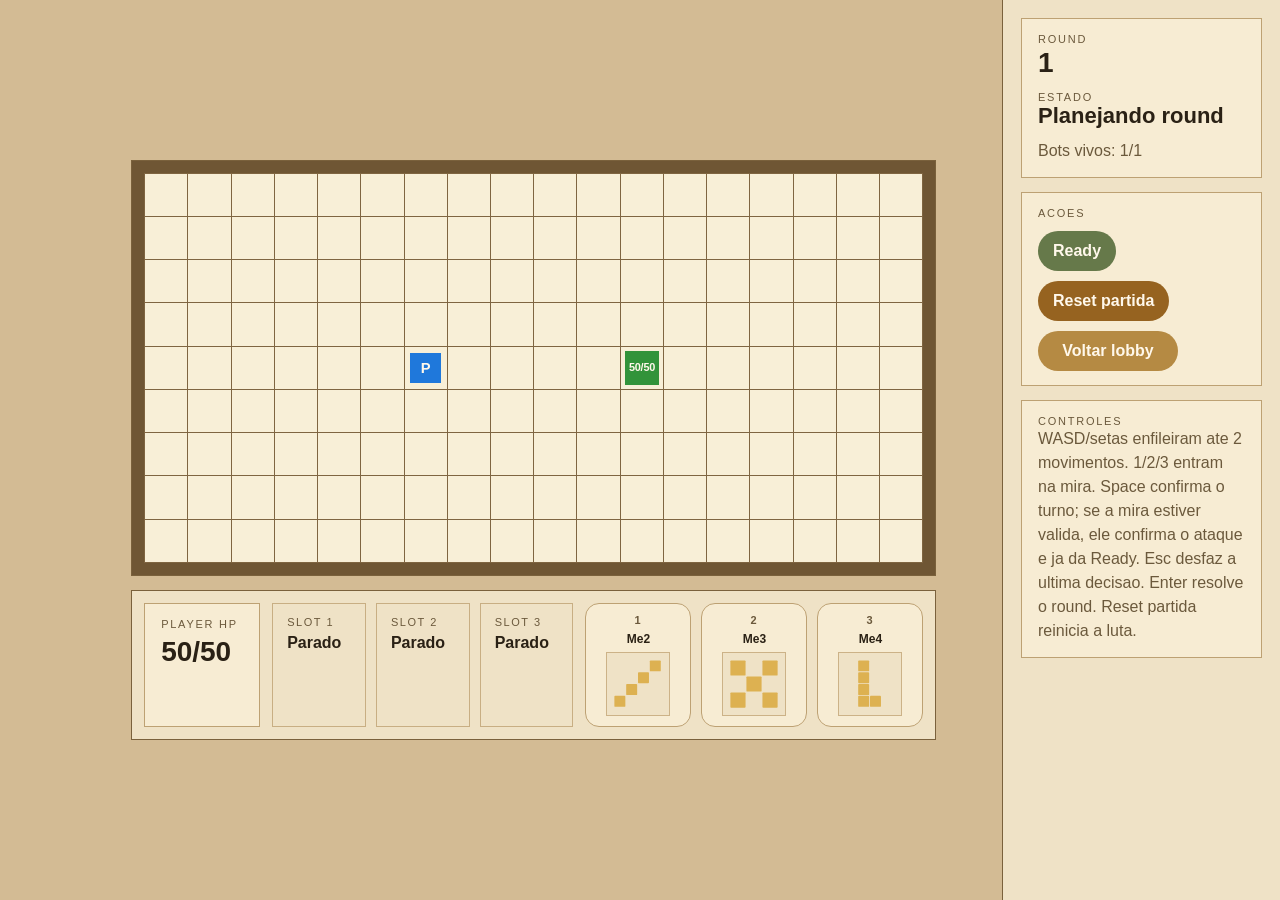
==== city-duel/index.html @ aaab9c50 "." ====
<!doctype html>
<html lang="en">
<head>
  <meta charset="utf-8">
  <meta name="viewport" content="width=device-width, initial-scale=1">
  <title>main</title>
</head>
<body>
  <div id="app"></div>
  <script type="module">
// Generated by bend --to-js.
export function $n2f66696768742f6d61696e2f696e6974() {
  var r0;
  r0 = $n2f67616d655f746573742f6d61696e2f66696768745f6170705f696e6974();
  return r0;
}

export const n2f66696768742f6d61696e2f696e6974 = () => ($n2f66696768742f6d61696e2f696e6974());

export function $n2f66696768742f6d61696e2f6f6e5f6576656e74(v0_evt, v1_state) {
  var r0;
  var v1;
  v1 = v0_evt;
  var v2;
  v2 = v1_state;
  r0 = $n2f67616d655f746573742f6d61696e2f6f6e5f6576656e74(v1, v2);
  return r0;
}

export const n2f66696768742f6d61696e2f6f6e5f6576656e74 = () => ((a0) => ((a1) => ($n2f66696768742f6d61696e2f6f6e5f6576656e74(a0, a1))));

export function $n2f66696768742f6d61696e2f72656e646572(v0_state) {
  var r0;
  var v1;
  v1 = v0_state;
  r0 = $n2f67616d655f746573742f6d61696e2f66696768745f72656e646572(v1);
  return r0;
}

export const n2f66696768742f6d61696e2f72656e646572 = () => ((a0) => ($n2f66696768742f6d61696e2f72656e646572(a0)));

export function $n2f66696768742f6d61696e() {
  var r0;
  var v1;
  v1 = null;
  var v2;
  v2 = null;
  var v3;
  v3 = n2f66696768742f6d61696e2f696e6974();
  var v4;
  v4 = n2f66696768742f6d61696e2f72656e646572();
  var v5;
  v5 = n2f66696768742f6d61696e2f6f6e5f6576656e74();
  r0 = ({$: "app", State: v1, Event: v2, init: v3, render: v4, on_event: v5});
  return r0;
}

export const n2f66696768742f6d61696e = () => ($n2f66696768742f6d61696e());

export const n2f67616d655f746573742f6d61696e2f506f73 = null;

export const n2f67616d655f746573742f6d61696e2f5465727261696e = null;

export const n2f67616d655f746573742f6d61696e2f52756e74696d6544617461 = null;

export const n2f67616d655f746573742f6d61696e2f426f74 = null;

export const n2f67616d655f746573742f6d61696e2f52756c6573 = null;

export const n2f67616d655f746573742f6d61696e2f416374696f6e = null;

export const n2f67616d655f746573742f6d61696e2f4d6f6465 = null;

export const n2f67616d655f746573742f6d61696e2f53637265656e = null;

export const n2f67616d655f746573742f6d61696e2f4c6f61646f7574 = null;

export const n2f67616d655f746573742f6d61696e2f4c6f6262795374617465 = null;

export const n2f67616d655f746573742f6d61696e2f47616d654d657461 = null;

export const n2f67616d655f746573742f6d61696e2f47616d654172656e61 = null;

export const n2f67616d655f746573742f6d61696e2f47616d65506c616e = null;

export const n2f67616d655f746573742f6d61696e2f47616d655374617465 = null;

export const n2f67616d655f746573742f6d61696e2f4170705374617465 = null;

export const n2f67616d655f746573742f6d61696e2f547261696c53746570 = null;

export const n2f67616d655f746573742f6d61696e2f416374696f6e53696d = null;

export const n2f67616d655f746573742f6d61696e2f46696768744576656e74 = null;

export function $n2f67616d655f746573742f6d61696e2f72756c65735f676574() {
  var r0;
  var v1;
  v1 = 18;
  var v2;
  v2 = 9;
  var v3;
  var v4;
  v4 = 6;
  var v5;
  v5 = 4;
  v3 = ({$: "pos", x: v4, y: v5});
  var v6;
  var v7;
  v7 = 11;
  var v8;
  v8 = 4;
  v6 = ({$: "pos", x: v7, y: v8});
  var v9;
  v9 = 50;
  var v10;
  v10 = 10;
  r0 = ({$: "rules", board_w: v1, board_h: v2, player_start: v3, enemy_start: v6, max_hp: v9, damage: v10});
  return r0;
}

export const n2f67616d655f746573742f6d61696e2f72756c65735f676574 = () => ($n2f67616d655f746573742f6d61696e2f72756c65735f676574());

export function $n2f67616d655f746573742f6d61696e235f72756e74696d655f656d707479() {
  var r0;
  var v1;
  v1 = ({$: "nil"});
  var v2;
  v2 = 0;
  var v3;
  v3 = 0;
  r0 = ({$: "runtime_data", terrain: v1, player_fire: v2, player_ice: v3});
  return r0;
}

export const n2f67616d655f746573742f6d61696e235f72756e74696d655f656d707479 = () => ($n2f67616d655f746573742f6d61696e235f72756e74696d655f656d707479());

export function $n2f67616d655f746573742f6d61696e2f6c6f61646f75745f64656661756c74() {
  var r0;
  var v1;
  var v2;
  v2 = 0;
  var v3;
  v3 = 0;
  v1 = $n2f7368617265642f66696768742f64656661756c745f73657475705f736b696c6c(v2, v3);
  var v4;
  var v5;
  v5 = 0;
  var v6;
  v6 = 1;
  v4 = $n2f7368617265642f66696768742f64656661756c745f73657475705f736b696c6c(v5, v6);
  var v7;
  var v8;
  v8 = 0;
  var v9;
  v9 = 2;
  v7 = $n2f7368617265642f66696768742f64656661756c745f73657475705f736b696c6c(v8, v9);
  r0 = ({$: "loadout", s1: v1, s2: v4, s3: v7});
  return r0;
}

export const n2f67616d655f746573742f6d61696e2f6c6f61646f75745f64656661756c74 = () => ($n2f67616d655f746573742f6d61696e2f6c6f61646f75745f64656661756c74());

export function $n2f67616d655f746573742f6d61696e2f6c6f6262795f696e6974() {
  var r0;
  var v1;
  v1 = n2f7368617265642f66696768742f64656661756c745f6870();
  var v2;
  v2 = n2f7368617265642f66696768742f64656661756c745f6870();
  var v3;
  v3 = n2f67616d655f746573742f6d61696e2f6c6f61646f75745f64656661756c74();
  var v4;
  v4 = n2f67616d655f746573742f6d61696e2f6c6f61646f75745f64656661756c74();
  var v5;
  v5 = 0;
  var v6;
  v6 = 0;
  r0 = ({$: "lobby_state", player_hp: v1, bot_hp: v2, player_loadout: v3, bot_loadout: v4, player_filter: v5, bot_filter: v6});
  return r0;
}

export const n2f67616d655f746573742f6d61696e2f6c6f6262795f696e6974 = () => ($n2f67616d655f746573742f6d61696e2f6c6f6262795f696e6974());

export function $n2f67616d655f746573742f6d61696e2f6170705f696e6974() {
  var r0;
  var v0_lobby;
  v0_lobby = n2f67616d655f746573742f6d61696e2f6c6f6262795f696e6974();
  var v1;
  v1 = ({$: "play_lobby"});
  var v2;
  v2 = n2f67616d655f746573742f6d61696e2f6c6f6262795f696e6974();
  var v3;
  var v4;
  v4 = n2f67616d655f746573742f6d61696e2f6c6f6262795f696e6974();
  v3 = $n2f67616d655f746573742f6d61696e235f67616d655f66726f6d5f6c6f626279(v4);
  r0 = ({$: "app_state", screen: v1, lobby: v2, game: v3});
  return r0;
}

export const n2f67616d655f746573742f6d61696e2f6170705f696e6974 = () => ($n2f67616d655f746573742f6d61696e2f6170705f696e6974());

export function $n2f67616d655f746573742f6d61696e2f67616d655f746573745f6170705f696e6974() {
  var r0;
  var v1;
  var v2;
  v2 = 0;
  var v3;
  v3 = 0;
  v1 = $n2f7368617265642f66696768742f64656661756c745f73657475705f736b696c6c(v2, v3);
  var v4;
  var v5;
  v5 = 0;
  var v6;
  v6 = 1;
  v4 = $n2f7368617265642f66696768742f64656661756c745f73657475705f736b696c6c(v5, v6);
  var v7;
  var v8;
  v8 = 0;
  var v9;
  v9 = 2;
  v7 = $n2f7368617265642f66696768742f64656661756c745f73657475705f736b696c6c(v8, v9);
  var v10;
  var v11;
  v11 = 0;
  var v12;
  v12 = 0;
  v10 = $n2f7368617265642f66696768742f64656661756c745f73657475705f736b696c6c(v11, v12);
  var v13;
  var v14;
  v14 = 0;
  var v15;
  v15 = 1;
  v13 = $n2f7368617265642f66696768742f64656661756c745f73657475705f736b696c6c(v14, v15);
  var v16;
  var v17;
  v17 = 0;
  var v18;
  v18 = 2;
  v16 = $n2f7368617265642f66696768742f64656661756c745f73657475705f736b696c6c(v17, v18);
  var v19;
  var v20;
  v20 = 0;
  var v21;
  v21 = 0;
  v19 = $n2f7368617265642f66696768742f64656661756c745f73657475705f6974656d(v20, v21);
  var v22;
  var v23;
  v23 = 0;
  var v24;
  v24 = 1;
  v22 = $n2f7368617265642f66696768742f64656661756c745f73657475705f6974656d(v23, v24);
  var v25;
  var v26;
  v26 = 0;
  var v27;
  v27 = 2;
  v25 = $n2f7368617265642f66696768742f64656661756c745f73657475705f6974656d(v26, v27);
  var v28;
  var v29;
  v29 = 1;
  var v30;
  v30 = 0;
  v28 = $n2f7368617265642f66696768742f64656661756c745f73657475705f6974656d(v29, v30);
  var v31;
  var v32;
  v32 = 1;
  var v33;
  v33 = 1;
  v31 = $n2f7368617265642f66696768742f64656661756c745f73657475705f6974656d(v32, v33);
  var v34;
  var v35;
  v35 = 1;
  var v36;
  v36 = 2;
  v34 = $n2f7368617265642f66696768742f64656661756c745f73657475705f6974656d(v35, v36);
  r0 = $n2f67616d655f746573742f6d61696e2f67616d655f746573745f6170705f66726f6d5f736c6f74735f6974656d73(v1, v4, v7, v10, v13, v16, v19, v22, v25, v28, v31, v34);
  return r0;
}

export const n2f67616d655f746573742f6d61696e2f67616d655f746573745f6170705f696e6974 = () => ($n2f67616d655f746573742f6d61696e2f67616d655f746573745f6170705f696e6974());

export function $n2f67616d655f746573742f6d61696e2f67616d655f746573745f6170705f66726f6d5f736c6f74735f6974656d73(v0_ps1, v1_ps2, v2_ps3, v3_bs1, v4_bs2, v5_bs3, v6_pi1, v7_pi2, v8_pi3, v9_bi1, v10_bi2, v11_bi3) {
  var r0;
  var v12_player_loadout;
  var v1;
  v1 = v0_ps1;
  var v2;
  v2 = v1_ps2;
  var v3;
  v3 = v2_ps3;
  v12_player_loadout = $n2f67616d655f746573742f6d61696e235f6c6f61646f75745f66726f6d5f736c6f7473(v1, v2, v3);
  var v13_bot_loadout;
  var v4;
  v4 = v3_bs1;
  var v5;
  v5 = v4_bs2;
  var v6;
  v6 = v5_bs3;
  v13_bot_loadout = $n2f67616d655f746573742f6d61696e235f6c6f61646f75745f66726f6d5f736c6f7473(v4, v5, v6);
  var v14_lobby;
  var v7;
  var v8;
  v8 = v0_ps1;
  var v9;
  v9 = v1_ps2;
  var v10;
  v10 = v2_ps3;
  v7 = $n2f67616d655f746573742f6d61696e235f6c6f61646f75745f66726f6d5f736c6f7473(v8, v9, v10);
  var v11;
  var v12;
  v12 = v3_bs1;
  var v13;
  v13 = v4_bs2;
  var v14;
  v14 = v5_bs3;
  v11 = $n2f67616d655f746573742f6d61696e235f6c6f61646f75745f66726f6d5f736c6f7473(v12, v13, v14);
  v14_lobby = $n2f67616d655f746573742f6d61696e235f6c6f6262795f66726f6d5f6c6f61646f757473(v7, v11);
  var v15;
  v15 = ({$: "battle"});
  var v16;
  var v17;
  var v18;
  v18 = v0_ps1;
  var v19;
  v19 = v1_ps2;
  var v20;
  v20 = v2_ps3;
  v17 = $n2f67616d655f746573742f6d61696e235f6c6f61646f75745f66726f6d5f736c6f7473(v18, v19, v20);
  var v21;
  var v22;
  v22 = v3_bs1;
  var v23;
  v23 = v4_bs2;
  var v24;
  v24 = v5_bs3;
  v21 = $n2f67616d655f746573742f6d61696e235f6c6f61646f75745f66726f6d5f736c6f7473(v22, v23, v24);
  v16 = $n2f67616d655f746573742f6d61696e235f6c6f6262795f66726f6d5f6c6f61646f757473(v17, v21);
  var v25;
  var v26;
  var v27;
  var v28;
  v28 = v0_ps1;
  var v29;
  v29 = v1_ps2;
  var v30;
  v30 = v2_ps3;
  v27 = $n2f67616d655f746573742f6d61696e235f6c6f61646f75745f66726f6d5f736c6f7473(v28, v29, v30);
  var v31;
  var v32;
  v32 = v3_bs1;
  var v33;
  v33 = v4_bs2;
  var v34;
  v34 = v5_bs3;
  v31 = $n2f67616d655f746573742f6d61696e235f6c6f61646f75745f66726f6d5f736c6f7473(v32, v33, v34);
  v26 = $n2f67616d655f746573742f6d61696e235f6c6f6262795f66726f6d5f6c6f61646f757473(v27, v31);
  v25 = $n2f67616d655f746573742f6d61696e235f67616d655f66726f6d5f6c6f626279(v26);
  r0 = ({$: "app_state", screen: v15, lobby: v16, game: v25});
  return r0;
}

export const n2f67616d655f746573742f6d61696e2f67616d655f746573745f6170705f66726f6d5f736c6f74735f6974656d73 = () => ((a0) => ((a1) => ((a2) => ((a3) => ((a4) => ((a5) => ((a6) => ((a7) => ((a8) => ((a9) => ((a10) => ((a11) => ($n2f67616d655f746573742f6d61696e2f67616d655f746573745f6170705f66726f6d5f736c6f74735f6974656d73(a0, a1, a2, a3, a4, a5, a6, a7, a8, a9, a10, a11))))))))))))));

export function $n2f67616d655f746573742f6d61696e2f66696768745f6170705f696e6974() {
  var r0;
  r0 = $n2f67616d655f746573742f6d61696e2f67616d655f746573745f6170705f696e6974();
  return r0;
}

export const n2f67616d655f746573742f6d61696e2f66696768745f6170705f696e6974 = () => ($n2f67616d655f746573742f6d61696e2f66696768745f6170705f696e6974());

export function $n2f67616d655f746573742f6d61696e2f66696768745f6170705f66726f6d5f736c6f7473(v0_ps1, v1_ps2, v2_ps3, v3_bs1, v4_bs2, v5_bs3) {
  var r0;
  var v1;
  v1 = v0_ps1;
  var v2;
  v2 = v1_ps2;
  var v3;
  v3 = v2_ps3;
  var v4;
  v4 = v3_bs1;
  var v5;
  v5 = v4_bs2;
  var v6;
  v6 = v5_bs3;
  var v7;
  v7 = 0;
  var v8;
  v8 = 0;
  var v9;
  v9 = 0;
  var v10;
  v10 = 0;
  var v11;
  v11 = 0;
  var v12;
  v12 = 0;
  r0 = $n2f67616d655f746573742f6d61696e2f67616d655f746573745f6170705f66726f6d5f736c6f74735f6974656d73(v1, v2, v3, v4, v5, v6, v7, v8, v9, v10, v11, v12);
  return r0;
}

export const n2f67616d655f746573742f6d61696e2f66696768745f6170705f66726f6d5f736c6f7473 = () => ((a0) => ((a1) => ((a2) => ((a3) => ((a4) => ((a5) => ($n2f67616d655f746573742f6d61696e2f66696768745f6170705f66726f6d5f736c6f7473(a0, a1, a2, a3, a4, a5))))))));

export function $n2f67616d655f746573742f6d61696e235f73616e6974697a655f736b696c6c5f736c6f74(v0_x) {
  var r0;
  if (((v0_x) >>> 0) === 0) {
    r0 = 0;
  } else {
    var v1_value = v0_x;
    var v1;
    var v2;
    v2 = v1_value;
    var v3;
    v3 = n2f7368617265642f66696768742f736b696c6c5f636f756e74();
    v1 = ((v2) >>> 0) <= ((v3) >>> 0) ? 1 : 0;
    if (((v1) >>> 0) === 0) {
      r0 = 0;
    } else {
      var v2__ = v1;
      r0 = v1_value;
    }
  }
  return r0;
}

export const n2f67616d655f746573742f6d61696e235f73616e6974697a655f736b696c6c5f736c6f74 = () => ((a0) => ($n2f67616d655f746573742f6d61696e235f73616e6974697a655f736b696c6c5f736c6f74(a0)));

export function $n2f67616d655f746573742f6d61696e235f6c6f61646f75745f66726f6d5f736c6f7473(v0_s1, v1_s2, v2_s3) {
  var r0;
  var v1;
  var v2;
  v2 = v0_s1;
  v1 = $n2f67616d655f746573742f6d61696e235f73616e6974697a655f736b696c6c5f736c6f74(v2);
  var v3;
  var v4;
  v4 = v1_s2;
  v3 = $n2f67616d655f746573742f6d61696e235f73616e6974697a655f736b696c6c5f736c6f74(v4);
  var v5;
  var v6;
  v6 = v2_s3;
  v5 = $n2f67616d655f746573742f6d61696e235f73616e6974697a655f736b696c6c5f736c6f74(v6);
  r0 = ({$: "loadout", s1: v1, s2: v3, s3: v5});
  return r0;
}

export const n2f67616d655f746573742f6d61696e235f6c6f61646f75745f66726f6d5f736c6f7473 = () => ((a0) => ((a1) => ((a2) => ($n2f67616d655f746573742f6d61696e235f6c6f61646f75745f66726f6d5f736c6f7473(a0, a1, a2)))));

export function $n2f67616d655f746573742f6d61696e235f6c6f6262795f66726f6d5f6c6f61646f757473(v0_player_loadout, v1_bot_loadout) {
  var r0;
  var v1;
  v1 = n2f7368617265642f66696768742f64656661756c745f6870();
  var v2;
  v2 = n2f7368617265642f66696768742f64656661756c745f6870();
  var v3;
  v3 = v0_player_loadout;
  var v4;
  v4 = v1_bot_loadout;
  var v5;
  v5 = 0;
  var v6;
  v6 = 0;
  r0 = ({$: "lobby_state", player_hp: v1, bot_hp: v2, player_loadout: v3, bot_loadout: v4, player_filter: v5, bot_filter: v6});
  return r0;
}

export const n2f67616d655f746573742f6d61696e235f6c6f6262795f66726f6d5f6c6f61646f757473 = () => ((a0) => ((a1) => ($n2f67616d655f746573742f6d61696e235f6c6f6262795f66726f6d5f6c6f61646f757473(a0, a1))));

export function $n2f67616d655f746573742f6d61696e2f73746174655f696e6974() {
  var r0;
  var v1;
  v1 = 1;
  r0 = $n2f67616d655f746573742f6d61696e2f73746174655f696e69745f636f756e74(v1);
  return r0;
}

export const n2f67616d655f746573742f6d61696e2f73746174655f696e6974 = () => ($n2f67616d655f746573742f6d61696e2f73746174655f696e6974());

export function $n2f67616d655f746573742f6d61696e235f6d657461(v0_round, v1_level, v2_bot_total) {
  var r0;
  var v1;
  v1 = v0_round;
  var v2;
  v2 = v1_level;
  var v3;
  v3 = v2_bot_total;
  r0 = ({$: "game_meta", round: v1, level: v2, bot_total: v3});
  return r0;
}

export const n2f67616d655f746573742f6d61696e235f6d657461 = () => ((a0) => ((a1) => ((a2) => ($n2f67616d655f746573742f6d61696e235f6d657461(a0, a1, a2)))));

export function $n2f67616d655f746573742f6d61696e235f6172656e61(v0_player_hp, v1_player, v2_bots, v3_winner) {
  var r0;
  var v1;
  v1 = v0_player_hp;
  var v2;
  v2 = v1_player;
  var v3;
  v3 = v2_bots;
  var v4;
  v4 = v3_winner;
  r0 = ({$: "game_arena", player_hp: v1, player: v2, bots: v3, winner: v4});
  return r0;
}

export const n2f67616d655f746573742f6d61696e235f6172656e61 = () => ((a0) => ((a1) => ((a2) => ((a3) => ($n2f67616d655f746573742f6d61696e235f6172656e61(a0, a1, a2, a3))))));

export function $n2f67616d655f746573742f6d61696e235f706c616e5f7374617465(v0_queue, v1_queue_len, v2_queue_locked, v3_mode) {
  var r0;
  var v1;
  v1 = v0_queue;
  var v2;
  v2 = v1_queue_len;
  var v3;
  v3 = v2_queue_locked;
  var v4;
  v4 = v3_mode;
  r0 = ({$: "game_plan", queue: v1, queue_len: v2, queue_locked: v3, mode: v4});
  return r0;
}

export const n2f67616d655f746573742f6d61696e235f706c616e5f7374617465 = () => ((a0) => ((a1) => ((a2) => ((a3) => ($n2f67616d655f746573742f6d61696e235f706c616e5f7374617465(a0, a1, a2, a3))))));

export function $n2f67616d655f746573742f6d61696e235f67616d655f66726f6d5f6c6f626279(v0_x) {
  var r0;
  switch (v0_x.$) {
    case "lobby_state": {
      var v1_player_hp = v0_x.player_hp;
      var v2_bot_hp = v0_x.bot_hp;
      var v3__ = v0_x.player_loadout;
      var v4__ = v0_x.bot_loadout;
      var v5__ = v0_x.player_filter;
      var v6__ = v0_x.bot_filter;
      var v1;
      var v2;
      v2 = 1;
      var v3;
      v3 = 1;
      var v4;
      v4 = 1;
      v1 = $n2f67616d655f746573742f6d61696e235f6d657461(v2, v3, v4);
      var v5;
      var v6;
      v6 = v1_player_hp;
      var v7;
      var v8;
      v8 = 6;
      var v9;
      v9 = 4;
      v7 = ({$: "pos", x: v8, y: v9});
      var v10;
      var v11;
      v11 = 1;
      var v12;
      v12 = 0;
      var v13;
      v13 = v2_bot_hp;
      v10 = $n2f67616d655f746573742f6d61696e235f696e69745f626f74735f776974685f6870(v11, v12, v13);
      var v14;
      v14 = 0;
      v5 = $n2f67616d655f746573742f6d61696e235f6172656e61(v6, v7, v10, v14);
      var v15;
      var v16;
      v16 = n2f67616d655f746573742f6d61696e235f71756575655f7761697473();
      var v17;
      v17 = 0;
      var v18;
      v18 = 0;
      var v19;
      var v20;
      v20 = n2f67616d655f746573742f6d61696e235f72756e74696d655f656d707479();
      v19 = $n2f67616d655f746573742f6d61696e235f706c616e5f6d6f6465(v20);
      v15 = $n2f67616d655f746573742f6d61696e235f706c616e5f7374617465(v16, v17, v18, v19);
      r0 = ({$: "game_state", meta: v1, arena: v5, plan: v15});
      break;
    }
    default: {
      throw new Error("EFQ applied");
      break;
    }
  }
  return r0;
}

export const n2f67616d655f746573742f6d61696e235f67616d655f66726f6d5f6c6f626279 = () => ((a0) => ($n2f67616d655f746573742f6d61696e235f67616d655f66726f6d5f6c6f626279(a0)));

export function $n2f67616d655f746573742f6d61696e2f73746174655f696e69745f636f756e74(v0_bot_total) {
  var r0;
  var v1_total;
  var v1;
  v1 = v0_bot_total;
  v1_total = $n2f67616d655f746573742f6d61696e235f636c616d705f626f745f746f74616c(v1);
  var v2;
  var v3;
  v3 = 1;
  var v4;
  v4 = 1;
  var v5;
  var v6;
  v6 = v0_bot_total;
  v5 = $n2f67616d655f746573742f6d61696e235f636c616d705f626f745f746f74616c(v6);
  v2 = $n2f67616d655f746573742f6d61696e235f6d657461(v3, v4, v5);
  var v7;
  var v8;
  v8 = n2f7368617265642f66696768742f64656661756c745f6870();
  var v9;
  var v10;
  v10 = 6;
  var v11;
  v11 = 4;
  v9 = ({$: "pos", x: v10, y: v11});
  var v12;
  var v13;
  var v14;
  v14 = v0_bot_total;
  v13 = $n2f67616d655f746573742f6d61696e235f636c616d705f626f745f746f74616c(v14);
  var v15;
  v15 = 0;
  v12 = $n2f67616d655f746573742f6d61696e235f696e69745f626f7473(v13, v15);
  var v16;
  v16 = 0;
  v7 = $n2f67616d655f746573742f6d61696e235f6172656e61(v8, v9, v12, v16);
  var v17;
  var v18;
  v18 = n2f67616d655f746573742f6d61696e235f71756575655f7761697473();
  var v19;
  v19 = 0;
  var v20;
  v20 = 0;
  var v21;
  var v22;
  v22 = n2f67616d655f746573742f6d61696e235f72756e74696d655f656d707479();
  v21 = $n2f67616d655f746573742f6d61696e235f706c616e5f6d6f6465(v22);
  v17 = $n2f67616d655f746573742f6d61696e235f706c616e5f7374617465(v18, v19, v20, v21);
  r0 = ({$: "game_state", meta: v2, arena: v7, plan: v17});
  return r0;
}

export const n2f67616d655f746573742f6d61696e2f73746174655f696e69745f636f756e74 = () => ((a0) => ($n2f67616d655f746573742f6d61696e2f73746174655f696e69745f636f756e74(a0)));

export function $n2f67616d655f746573742f6d61696e235f636c616d705f626f745f746f74616c(v0_bot_total) {
  var r0;
  var v1_capped;
  var v1;
  v1 = v0_bot_total;
  var v2;
  v2 = 25;
  v1_capped = $n2f67616d655f746573742f6d61696e235f6d696e5f753332(v1, v2);
  var v3;
  var v4;
  v4 = v0_bot_total;
  var v5;
  v5 = 25;
  v3 = $n2f67616d655f746573742f6d61696e235f6d696e5f753332(v4, v5);
  if (((v3) >>> 0) === 0) {
    r0 = 1;
  } else {
    var v2__ = v3;
    var v6;
    v6 = v0_bot_total;
    var v7;
    v7 = 25;
    r0 = $n2f67616d655f746573742f6d61696e235f6d696e5f753332(v6, v7);
  }
  return r0;
}

export const n2f67616d655f746573742f6d61696e235f636c616d705f626f745f746f74616c = () => ((a0) => ($n2f67616d655f746573742f6d61696e235f636c616d705f626f745f746f74616c(a0)));

export function $n2f67616d655f746573742f6d61696e235f696e69745f626f7473(v0_x, v1_x) {
  var r0;
  if (((v0_x) >>> 0) === 0) {
    var v2_idx = v1_x;
    r0 = ({$: "nil"});
  } else {
    var v2_count = v0_x;
    var v3_idx = v1_x;
    var v1;
    var v2;
    var v3;
    v3 = v3_idx;
    v2 = $n2f67616d655f746573742f6d61696e235f737061776e5f626f745f706f73(v3);
    var v4;
    v4 = n2f7368617265642f66696768742f64656661756c745f6870();
    var v5;
    v5 = 0;
    var v6;
    v6 = 0;
    v1 = ({$: "bot", pos: v2, hp: v4, fire: v5, ice: v6});
    var v7;
    var v8;
    var v9;
    v9 = v2_count;
    var v10;
    v10 = 1;
    v8 = (((v9) - (v10)) >>> 0);
    var v11;
    var v12;
    v12 = v3_idx;
    var v13;
    v13 = 1;
    v11 = (((v12) + (v13)) >>> 0);
    v7 = $n2f67616d655f746573742f6d61696e235f696e69745f626f7473(v8, v11);
    r0 = ({$: "cons", head: v1, tail: v7});
  }
  return r0;
}

export const n2f67616d655f746573742f6d61696e235f696e69745f626f7473 = () => ((a0) => ((a1) => ($n2f67616d655f746573742f6d61696e235f696e69745f626f7473(a0, a1))));

export function $n2f67616d655f746573742f6d61696e235f696e69745f626f74735f776974685f6870(v0_x, v1_x, v2_x) {
  var r0;
  if (((v0_x) >>> 0) === 0) {
    var v3_idx = v1_x;
    var v4_hp = v2_x;
    r0 = ({$: "nil"});
  } else {
    var v3_count = v0_x;
    var v4_idx = v1_x;
    var v5_hp = v2_x;
    var v1;
    var v2;
    var v3;
    v3 = v4_idx;
    v2 = $n2f67616d655f746573742f6d61696e235f737061776e5f626f745f706f73(v3);
    var v4;
    v4 = v5_hp;
    var v5;
    v5 = 0;
    var v6;
    v6 = 0;
    v1 = ({$: "bot", pos: v2, hp: v4, fire: v5, ice: v6});
    var v7;
    var v8;
    var v9;
    v9 = v3_count;
    var v10;
    v10 = 1;
    v8 = (((v9) - (v10)) >>> 0);
    var v11;
    var v12;
    v12 = v4_idx;
    var v13;
    v13 = 1;
    v11 = (((v12) + (v13)) >>> 0);
    var v14;
    v14 = v5_hp;
    v7 = $n2f67616d655f746573742f6d61696e235f696e69745f626f74735f776974685f6870(v8, v11, v14);
    r0 = ({$: "cons", head: v1, tail: v7});
  }
  return r0;
}

export const n2f67616d655f746573742f6d61696e235f696e69745f626f74735f776974685f6870 = () => ((a0) => ((a1) => ((a2) => ($n2f67616d655f746573742f6d61696e235f696e69745f626f74735f776974685f6870(a0, a1, a2)))));

export function $n2f67616d655f746573742f6d61696e235f737061776e5f626f745f706f73(v0_x) {
  var r0;
  if (((v0_x) >>> 0) === 0) {
    var v1;
    v1 = 11;
    var v2;
    v2 = 4;
    r0 = ({$: "pos", x: v1, y: v2});
  } else {
    var v1_extra_idx = v0_x;
    var v3;
    var v4;
    v4 = v1_extra_idx;
    var v5;
    v5 = 1;
    v3 = (((v4) - (v5)) >>> 0);
    r0 = $n2f67616d655f746573742f6d61696e235f737061776e5f65787472615f626f745f706f73(v3);
  }
  return r0;
}

export const n2f67616d655f746573742f6d61696e235f737061776e5f626f745f706f73 = () => ((a0) => ($n2f67616d655f746573742f6d61696e235f737061776e5f626f745f706f73(a0)));

export function $n2f67616d655f746573742f6d61696e235f737061776e5f65787472615f626f745f706f73(v0_extra_idx) {
  var r0;
  var v1_col_idx;
  var v1;
  v1 = v0_extra_idx;
  var v2;
  v2 = 5;
  v1_col_idx = ((v2) === 0 ? 0 : ((((v1) >>> 0) / ((v2) >>> 0)) >>> 0));
  var v2_row_idx;
  var v3;
  v3 = v0_extra_idx;
  var v4;
  v4 = 5;
  v2_row_idx = ((v4) === 0 ? 0 : ((((v3) >>> 0) % ((v4) >>> 0)) >>> 0));
  var v5;
  var v6;
  var v7;
  v7 = v0_extra_idx;
  var v8;
  v8 = 5;
  v6 = ((v8) === 0 ? 0 : ((((v7) >>> 0) / ((v8) >>> 0)) >>> 0));
  v5 = $n2f67616d655f746573742f6d61696e235f737061776e5f65787472615f626f745f636f6c(v6);
  var v9;
  var v10;
  var v11;
  v11 = v0_extra_idx;
  var v12;
  v12 = 5;
  v10 = ((v12) === 0 ? 0 : ((((v11) >>> 0) % ((v12) >>> 0)) >>> 0));
  var v13;
  v13 = 2;
  v9 = (Math.imul((v10), (v13)) >>> 0);
  r0 = ({$: "pos", x: v5, y: v9});
  return r0;
}

export const n2f67616d655f746573742f6d61696e235f737061776e5f65787472615f626f745f706f73 = () => ((a0) => ($n2f67616d655f746573742f6d61696e235f737061776e5f65787472615f626f745f706f73(a0)));

export function $n2f67616d655f746573742f6d61696e235f737061776e5f65787472615f626f745f636f6c(v0_x) {
  var r0;
  if (((v0_x) >>> 0) === 0) {
    r0 = 17;
  } else {
    if (((v0_x) >>> 0) === 1) {
      r0 = 15;
    } else {
      if (((v0_x) >>> 0) === 2) {
        r0 = 13;
      } else {
        if (((v0_x) >>> 0) === 3) {
          r0 = 9;
        } else {
          var v1__ = v0_x;
          r0 = 7;
        }
      }
    }
  }
  return r0;
}

export const n2f67616d655f746573742f6d61696e235f737061776e5f65787472615f626f745f636f6c = () => ((a0) => ($n2f67616d655f746573742f6d61696e235f737061776e5f65787472615f626f745f636f6c(a0)));

export function $n2f67616d655f746573742f6d61696e2f736b696c6c5f6c656e(v0_skill) {
  var r0;
  var v1;
  v1 = v0_skill;
  r0 = $n2f7368617265642f66696768742f736b696c6c5f6c656e(v1);
  return r0;
}

export const n2f67616d655f746573742f6d61696e2f736b696c6c5f6c656e = () => ((a0) => ($n2f67616d655f746573742f6d61696e2f736b696c6c5f6c656e(a0)));

export function $n2f67616d655f746573742f6d61696e2f736b696c6c5f706f696e74(v0_skill, v1_rot, v2_idx) {
  var r0;
  var v1;
  var v2;
  v2 = v0_skill;
  var v3;
  v3 = v1_rot;
  var v4;
  v4 = v2_idx;
  v1 = $n2f7368617265642f66696768742f736b696c6c5f706f696e745f78(v2, v3, v4);
  var v5;
  var v6;
  v6 = v0_skill;
  var v7;
  v7 = v1_rot;
  var v8;
  v8 = v2_idx;
  v5 = $n2f7368617265642f66696768742f736b696c6c5f706f696e745f79(v6, v7, v8);
  r0 = ({$: "pos", x: v1, y: v5});
  return r0;
}

export const n2f67616d655f746573742f6d61696e2f736b696c6c5f706f696e74 = () => ((a0) => ((a1) => ((a2) => ($n2f67616d655f746573742f6d61696e2f736b696c6c5f706f696e74(a0, a1, a2)))));

export function $n2f67616d655f746573742f6d61696e235f736b696c6c5f6566666563745f6d61736b(v0_skill, v1_idx) {
  var r0;
  var v1;
  v1 = v0_skill;
  var v2;
  v2 = v1_idx;
  r0 = $n2f7368617265642f66696768742f736b696c6c5f6566666563745f6d61736b(v1, v2);
  return r0;
}

export const n2f67616d655f746573742f6d61696e235f736b696c6c5f6566666563745f6d61736b = () => ((a0) => ((a1) => ($n2f67616d655f746573742f6d61696e235f736b696c6c5f6566666563745f6d61736b(a0, a1))));

export function $n2f67616d655f746573742f6d61696e235f736b696c6c5f706c617965725f6d61736b(v0_skill, v1_idx) {
  var r0;
  var v1;
  v1 = v0_skill;
  var v2;
  v2 = v1_idx;
  r0 = $n2f7368617265642f66696768742f736b696c6c5f706c617965725f6d61736b(v1, v2);
  return r0;
}

export const n2f67616d655f746573742f6d61696e235f736b696c6c5f706c617965725f6d61736b = () => ((a0) => ((a1) => ($n2f67616d655f746573742f6d61696e235f736b696c6c5f706c617965725f6d61736b(a0, a1))));

export function $n2f67616d655f746573742f6d61696e235f6566666563745f686173(v0_mask, v1_flag) {
  var r0;
  var v1;
  v1 = v0_mask;
  var v2;
  v2 = v1_flag;
  r0 = $n2f7368617265642f66696768742f6566666563745f686173(v1, v2);
  return r0;
}

export const n2f67616d655f746573742f6d61696e235f6566666563745f686173 = () => ((a0) => ((a1) => ($n2f67616d655f746573742f6d61696e235f6566666563745f686173(a0, a1))));

export function $n2f67616d655f746573742f6d61696e235f6566666563745f64616d616765(v0_mask) {
  var r0;
  var v1;
  v1 = v0_mask;
  r0 = $n2f7368617265642f66696768742f6566666563745f64616d616765(v1);
  return r0;
}

export const n2f67616d655f746573742f6d61696e235f6566666563745f64616d616765 = () => ((a0) => ($n2f67616d655f746573742f6d61696e235f6566666563745f64616d616765(a0)));

export function $n2f67616d655f746573742f6d61696e235f6566666563745f686f6f6b(v0_mask) {
  var r0;
  var v1;
  v1 = v0_mask;
  r0 = $n2f7368617265642f66696768742f6566666563745f686f6f6b(v1);
  return r0;
}

export const n2f67616d655f746573742f6d61696e235f6566666563745f686f6f6b = () => ((a0) => ($n2f67616d655f746573742f6d61696e235f6566666563745f686f6f6b(a0)));

export function $n2f67616d655f746573742f6d61696e235f6566666563745f696365(v0_mask) {
  var r0;
  var v1;
  v1 = v0_mask;
  r0 = $n2f7368617265642f66696768742f6566666563745f696365(v1);
  return r0;
}

export const n2f67616d655f746573742f6d61696e235f6566666563745f696365 = () => ((a0) => ($n2f67616d655f746573742f6d61696e235f6566666563745f696365(a0)));

export function $n2f67616d655f746573742f6d61696e235f6566666563745f66697265(v0_mask) {
  var r0;
  var v1;
  v1 = v0_mask;
  r0 = $n2f7368617265642f66696768742f6566666563745f66697265(v1);
  return r0;
}

export const n2f67616d655f746573742f6d61696e235f6566666563745f66697265 = () => ((a0) => ($n2f67616d655f746573742f6d61696e235f6566666563745f66697265(a0)));

export function $n2f67616d655f746573742f6d61696e235f736b696c6c5f686f6f6b5f70756c6c(v0_skill) {
  var r0;
  var v1;
  v1 = v0_skill;
  r0 = $n2f7368617265642f66696768742f736b696c6c5f686f6f6b5f70756c6c(v1);
  return r0;
}

export const n2f67616d655f746573742f6d61696e235f736b696c6c5f686f6f6b5f70756c6c = () => ((a0) => ($n2f67616d655f746573742f6d61696e235f736b696c6c5f686f6f6b5f70756c6c(a0)));

export function $n2f67616d655f746573742f6d61696e235f6c6f61646f75745f736c6f74(v0_x, v1_x) {
  var r0;
  switch (v0_x.$) {
    case "loadout": {
      var v2_s1 = v0_x.s1;
      var v3_s2 = v0_x.s2;
      var v4_s3 = v0_x.s3;
      if (((v1_x) >>> 0) === 0) {
        r0 = v2_s1;
      } else {
        if (((v1_x) >>> 0) === 1) {
          r0 = v3_s2;
        } else {
          if (((v1_x) >>> 0) === 2) {
            r0 = v4_s3;
          } else {
            var v5__ = v1_x;
            r0 = 0;
          }
        }
      }
      break;
    }
    default: {
      throw new Error("EFQ applied");
      break;
    }
  }
  return r0;
}

export const n2f67616d655f746573742f6d61696e235f6c6f61646f75745f736c6f74 = () => ((a0) => ((a1) => ($n2f67616d655f746573742f6d61696e235f6c6f61646f75745f736c6f74(a0, a1))));

export function $n2f67616d655f746573742f6d61696e235f6c6f61646f75745f636f756e74(v0_loadout_value) {
  var r0;
  var v1;
  var v2;
  var v3;
  var v4;
  v4 = v0_loadout_value;
  var v5;
  v5 = 0;
  v3 = $n2f67616d655f746573742f6d61696e235f6c6f61646f75745f736c6f74(v4, v5);
  v2 = $n2f67616d655f746573742f6d61696e235f6c6f61646f75745f6e6f6e7a65726f(v3);
  var v6;
  var v7;
  var v8;
  v8 = v0_loadout_value;
  var v9;
  v9 = 1;
  v7 = $n2f67616d655f746573742f6d61696e235f6c6f61646f75745f736c6f74(v8, v9);
  v6 = $n2f67616d655f746573742f6d61696e235f6c6f61646f75745f6e6f6e7a65726f(v7);
  v1 = (((v2) + (v6)) >>> 0);
  var v10;
  var v11;
  var v12;
  v12 = v0_loadout_value;
  var v13;
  v13 = 2;
  v11 = $n2f67616d655f746573742f6d61696e235f6c6f61646f75745f736c6f74(v12, v13);
  v10 = $n2f67616d655f746573742f6d61696e235f6c6f61646f75745f6e6f6e7a65726f(v11);
  r0 = (((v1) + (v10)) >>> 0);
  return r0;
}

export const n2f67616d655f746573742f6d61696e235f6c6f61646f75745f636f756e74 = () => ((a0) => ($n2f67616d655f746573742f6d61696e235f6c6f61646f75745f636f756e74(a0)));

export function $n2f67616d655f746573742f6d61696e235f6c6f61646f75745f6e6f6e7a65726f(v0_x) {
  var r0;
  if (((v0_x) >>> 0) === 0) {
    r0 = 0;
  } else {
    var v1__ = v0_x;
    r0 = 1;
  }
  return r0;
}

export const n2f67616d655f746573742f6d61696e235f6c6f61646f75745f6e6f6e7a65726f = () => ((a0) => ($n2f67616d655f746573742f6d61696e235f6c6f61646f75745f6e6f6e7a65726f(a0)));

export function $n2f67616d655f746573742f6d61696e235f6c6f61646f75745f636f6e7461696e73(v0_loadout_value, v1_skill) {
  var r0;
  var v1;
  var v2;
  var v3;
  var v4;
  v4 = v0_loadout_value;
  var v5;
  v5 = 0;
  v3 = $n2f67616d655f746573742f6d61696e235f6c6f61646f75745f736c6f74(v4, v5);
  var v6;
  v6 = v1_skill;
  v2 = ((v3) >>> 0) === ((v6) >>> 0) ? 1 : 0;
  var v7;
  var v8;
  var v9;
  v9 = v0_loadout_value;
  var v10;
  v10 = 1;
  v8 = $n2f67616d655f746573742f6d61696e235f6c6f61646f75745f736c6f74(v9, v10);
  var v11;
  v11 = v1_skill;
  v7 = ((v8) >>> 0) === ((v11) >>> 0) ? 1 : 0;
  v1 = (((v2) | (v7)) >>> 0);
  var v12;
  var v13;
  var v14;
  v14 = v0_loadout_value;
  var v15;
  v15 = 2;
  v13 = $n2f67616d655f746573742f6d61696e235f6c6f61646f75745f736c6f74(v14, v15);
  var v16;
  v16 = v1_skill;
  v12 = ((v13) >>> 0) === ((v16) >>> 0) ? 1 : 0;
  r0 = (((v1) | (v12)) >>> 0);
  return r0;
}

export const n2f67616d655f746573742f6d61696e235f6c6f61646f75745f636f6e7461696e73 = () => ((a0) => ((a1) => ($n2f67616d655f746573742f6d61696e235f6c6f61646f75745f636f6e7461696e73(a0, a1))));

export function $n2f67616d655f746573742f6d61696e235f6c6f61646f75745f746f67676c65(v0_x, v1_x) {
  var r0;
  switch (v0_x.$) {
    case "loadout": {
      var v2_s1 = v0_x.s1;
      var v3_s2 = v0_x.s2;
      var v4_s3 = v0_x.s3;
      var v5_skill = v1_x;
      var v1;
      v1 = v2_s1;
      var v2;
      v2 = v3_s2;
      var v3;
      v3 = v4_s3;
      var v4;
      v4 = v5_skill;
      r0 = $n2f67616d655f746573742f6d61696e235f6c6f61646f75745f746f67676c655f736c6f7473(v1, v2, v3, v4);
      break;
    }
    default: {
      throw new Error("EFQ applied");
      break;
    }
  }
  return r0;
}

export const n2f67616d655f746573742f6d61696e235f6c6f61646f75745f746f67676c65 = () => ((a0) => ((a1) => ($n2f67616d655f746573742f6d61696e235f6c6f61646f75745f746f67676c65(a0, a1))));

export function $n2f67616d655f746573742f6d61696e235f6c6f61646f75745f746f67676c655f736c6f7473(v0_s1, v1_s2, v2_s3, v3_skill) {
  var r0;
  var v1;
  var v2;
  v2 = v0_s1;
  var v3;
  v3 = v3_skill;
  v1 = ((v2) >>> 0) === ((v3) >>> 0) ? 1 : 0;
  if (((v1) >>> 0) === 0) {
    var v4;
    v4 = v0_s1;
    var v5;
    v5 = v1_s2;
    var v6;
    v6 = v2_s3;
    var v7;
    v7 = v3_skill;
    r0 = $n2f67616d655f746573742f6d61696e235f6c6f61646f75745f746f67676c655f736c6f7432(v4, v5, v6, v7);
  } else {
    var v4__ = v1;
    var v8;
    v8 = v1_s2;
    var v9;
    v9 = v2_s3;
    var v10;
    v10 = 0;
    r0 = ({$: "loadout", s1: v8, s2: v9, s3: v10});
  }
  return r0;
}

export const n2f67616d655f746573742f6d61696e235f6c6f61646f75745f746f67676c655f736c6f7473 = () => ((a0) => ((a1) => ((a2) => ((a3) => ($n2f67616d655f746573742f6d61696e235f6c6f61646f75745f746f67676c655f736c6f7473(a0, a1, a2, a3))))));

export function $n2f67616d655f746573742f6d61696e235f6c6f61646f75745f746f67676c655f736c6f7432(v0_s1, v1_s2, v2_s3, v3_skill) {
  var r0;
  var v1;
  var v2;
  v2 = v1_s2;
  var v3;
  v3 = v3_skill;
  v1 = ((v2) >>> 0) === ((v3) >>> 0) ? 1 : 0;
  if (((v1) >>> 0) === 0) {
    var v4;
    v4 = v0_s1;
    var v5;
    v5 = v1_s2;
    var v6;
    v6 = v2_s3;
    var v7;
    v7 = v3_skill;
    r0 = $n2f67616d655f746573742f6d61696e235f6c6f61646f75745f746f67676c655f736c6f7433(v4, v5, v6, v7);
  } else {
    var v4__ = v1;
    var v8;
    v8 = v0_s1;
    var v9;
    v9 = v2_s3;
    var v10;
    v10 = 0;
    r0 = ({$: "loadout", s1: v8, s2: v9, s3: v10});
  }
  return r0;
}

export const n2f67616d655f746573742f6d61696e235f6c6f61646f75745f746f67676c655f736c6f7432 = () => ((a0) => ((a1) => ((a2) => ((a3) => ($n2f67616d655f746573742f6d61696e235f6c6f61646f75745f746f67676c655f736c6f7432(a0, a1, a2, a3))))));

export function $n2f67616d655f746573742f6d61696e235f6c6f61646f75745f746f67676c655f736c6f7433(v0_s1, v1_s2, v2_s3, v3_skill) {
  var r0;
  var v1;
  var v2;
  v2 = v2_s3;
  var v3;
  v3 = v3_skill;
  v1 = ((v2) >>> 0) === ((v3) >>> 0) ? 1 : 0;
  if (((v1) >>> 0) === 0) {
    var v4;
    v4 = v0_s1;
    var v5;
    v5 = v1_s2;
    var v6;
    v6 = v2_s3;
    var v7;
    v7 = v3_skill;
    r0 = $n2f67616d655f746573742f6d61696e235f6c6f61646f75745f746f67676c655f616464(v4, v5, v6, v7);
  } else {
    var v4__ = v1;
    var v8;
    v8 = v0_s1;
    var v9;
    v9 = v1_s2;
    var v10;
    v10 = 0;
    r0 = ({$: "loadout", s1: v8, s2: v9, s3: v10});
  }
  return r0;
}

export const n2f67616d655f746573742f6d61696e235f6c6f61646f75745f746f67676c655f736c6f7433 = () => ((a0) => ((a1) => ((a2) => ((a3) => ($n2f67616d655f746573742f6d61696e235f6c6f61646f75745f746f67676c655f736c6f7433(a0, a1, a2, a3))))));

export function $n2f67616d655f746573742f6d61696e235f6c6f61646f75745f746f67676c655f616464(v0_s1, v1_s2, v2_s3, v3_skill) {
  var r0;
  var v1;
  var v2;
  v2 = v0_s1;
  var v3;
  v3 = 0;
  v1 = ((v2) >>> 0) === ((v3) >>> 0) ? 1 : 0;
  if (((v1) >>> 0) === 0) {
    var v4;
    v4 = v0_s1;
    var v5;
    v5 = v1_s2;
    var v6;
    v6 = v2_s3;
    var v7;
    v7 = v3_skill;
    r0 = $n2f67616d655f746573742f6d61696e235f6c6f61646f75745f746f67676c655f6164645f7365636f6e64(v4, v5, v6, v7);
  } else {
    var v4__ = v1;
    var v8;
    v8 = v3_skill;
    var v9;
    v9 = v1_s2;
    var v10;
    v10 = v2_s3;
    r0 = ({$: "loadout", s1: v8, s2: v9, s3: v10});
  }
  return r0;
}

export const n2f67616d655f746573742f6d61696e235f6c6f61646f75745f746f67676c655f616464 = () => ((a0) => ((a1) => ((a2) => ((a3) => ($n2f67616d655f746573742f6d61696e235f6c6f61646f75745f746f67676c655f616464(a0, a1, a2, a3))))));

export function $n2f67616d655f746573742f6d61696e235f6c6f61646f75745f746f67676c655f6164645f7365636f6e64(v0_s1, v1_s2, v2_s3, v3_skill) {
  var r0;
  var v1;
  var v2;
  v2 = v1_s2;
  var v3;
  v3 = 0;
  v1 = ((v2) >>> 0) === ((v3) >>> 0) ? 1 : 0;
  if (((v1) >>> 0) === 0) {
    var v4;
    v4 = v0_s1;
    var v5;
    v5 = v1_s2;
    var v6;
    v6 = v2_s3;
    var v7;
    v7 = v3_skill;
    r0 = $n2f67616d655f746573742f6d61696e235f6c6f61646f75745f746f67676c655f6164645f7468697264(v4, v5, v6, v7);
  } else {
    var v4__ = v1;
    var v8;
    v8 = v0_s1;
    var v9;
    v9 = v3_skill;
    var v10;
    v10 = v2_s3;
    r0 = ({$: "loadout", s1: v8, s2: v9, s3: v10});
  }
  return r0;
}

export const n2f67616d655f746573742f6d61696e235f6c6f61646f75745f746f67676c655f6164645f7365636f6e64 = () => ((a0) => ((a1) => ((a2) => ((a3) => ($n2f67616d655f746573742f6d61696e235f6c6f61646f75745f746f67676c655f6164645f7365636f6e64(a0, a1, a2, a3))))));

export function $n2f67616d655f746573742f6d61696e235f6c6f61646f75745f746f67676c655f6164645f7468697264(v0_s1, v1_s2, v2_s3, v3_skill) {
  var r0;
  var v1;
  var v2;
  v2 = v2_s3;
  v1 = $n2f67616d655f746573742f6d61696e235f6c6f61646f75745f6e6f6e7a65726f(v2);
  var v3;
  v3 = v0_s1;
  var v4;
  v4 = v1_s2;
  var v5;
  v5 = v2_s3;
  var v6;
  v6 = v3_skill;
  r0 = $n2f67616d655f746573742f6d61696e235f6c6f61646f75745f746f67676c655f6164645f74686972645f77(v1, v3, v4, v5, v6);
  return r0;
}

export const n2f67616d655f746573742f6d61696e235f6c6f61646f75745f746f67676c655f6164645f7468697264 = () => ((a0) => ((a1) => ((a2) => ((a3) => ($n2f67616d655f746573742f6d61696e235f6c6f61646f75745f746f67676c655f6164645f7468697264(a0, a1, a2, a3))))));

export function $n2f67616d655f746573742f6d61696e235f6c6f61646f75745f746f67676c655f6164645f74686972645f77(v0_x, v1_x, v2_x, v3_x, v4_x) {
  var r0;
  if (((v0_x) >>> 0) === 0) {
    var v5_s1 = v1_x;
    var v6_s2 = v2_x;
    var v7_s3 = v3_x;
    var v8_skill = v4_x;
    var v1;
    v1 = v5_s1;
    var v2;
    v2 = v6_s2;
    var v3;
    v3 = v8_skill;
    r0 = ({$: "loadout", s1: v1, s2: v2, s3: v3});
  } else {
    var v5__ = v0_x;
    var v6_s1 = v1_x;
    var v7_s2 = v2_x;
    var v8_s3 = v3_x;
    var v9_skill = v4_x;
    var v4;
    v4 = v6_s1;
    var v5;
    v5 = v7_s2;
    var v6;
    v6 = v8_s3;
    r0 = ({$: "loadout", s1: v4, s2: v5, s3: v6});
  }
  return r0;
}

export const n2f67616d655f746573742f6d61696e235f6c6f61646f75745f746f67676c655f6164645f74686972645f77 = () => ((a0) => ((a1) => ((a2) => ((a3) => ((a4) => ($n2f67616d655f746573742f6d61696e235f6c6f61646f75745f746f67676c655f6164645f74686972645f77(a0, a1, a2, a3, a4)))))));

export function $n2f67616d655f746573742f6d61696e235f6c6f61646f75745f6379636c655f736b696c6c(v0_loadout_value, v1_round) {
  var r0;
  var v2_count;
  var v1;
  v1 = v0_loadout_value;
  v2_count = $n2f67616d655f746573742f6d61696e235f6c6f61646f75745f636f756e74(v1);
  var v2;
  var v3;
  v3 = v0_loadout_value;
  v2 = $n2f67616d655f746573742f6d61696e235f6c6f61646f75745f636f756e74(v3);
  if (((v2) >>> 0) === 0) {
    r0 = 0;
  } else {
    var v3_total = v2;
    var v4;
    v4 = v0_loadout_value;
    var v5;
    var v6;
    v6 = v1_round;
    var v7;
    v7 = v3_total;
    v5 = ((v7) === 0 ? 0 : ((((v6) >>> 0) % ((v7) >>> 0)) >>> 0));
    r0 = $n2f67616d655f746573742f6d61696e235f6c6f61646f75745f736c6f74(v4, v5);
  }
  return r0;
}

export const n2f67616d655f746573742f6d61696e235f6c6f61646f75745f6379636c655f736b696c6c = () => ((a0) => ((a1) => ($n2f67616d655f746573742f6d61696e235f6c6f61646f75745f6379636c655f736b696c6c(a0, a1))));

export function $n2f67616d655f746573742f6d61696e235f6c6f61646f75745f68705f706c61796572(v0_x) {
  var r0;
  switch (v0_x.$) {
    case "lobby_state": {
      var v1_player_hp = v0_x.player_hp;
      var v2__ = v0_x.bot_hp;
      var v3__ = v0_x.player_loadout;
      var v4__ = v0_x.bot_loadout;
      var v5__ = v0_x.player_filter;
      var v6__ = v0_x.bot_filter;
      r0 = v1_player_hp;
      break;
    }
    default: {
      throw new Error("EFQ applied");
      break;
    }
  }
  return r0;
}

export const n2f67616d655f746573742f6d61696e235f6c6f61646f75745f68705f706c61796572 = () => ((a0) => ($n2f67616d655f746573742f6d61696e235f6c6f61646f75745f68705f706c61796572(a0)));

export function $n2f67616d655f746573742f6d61696e235f6c6f61646f75745f68705f626f74(v0_x) {
  var r0;
  switch (v0_x.$) {
    case "lobby_state": {
      var v1__ = v0_x.player_hp;
      var v2_bot_hp = v0_x.bot_hp;
      var v3__ = v0_x.player_loadout;
      var v4__ = v0_x.bot_loadout;
      var v5__ = v0_x.player_filter;
      var v6__ = v0_x.bot_filter;
      r0 = v2_bot_hp;
      break;
    }
    default: {
      throw new Error("EFQ applied");
      break;
    }
  }
  return r0;
}

export const n2f67616d655f746573742f6d61696e235f6c6f61646f75745f68705f626f74 = () => ((a0) => ($n2f67616d655f746573742f6d61696e235f6c6f61646f75745f68705f626f74(a0)));

export function $n2f67616d655f746573742f6d61696e235f6c6f6262795f706c617965725f6c6f61646f7574(v0_x) {
  var r0;
  switch (v0_x.$) {
    case "lobby_state": {
      var v1__ = v0_x.player_hp;
      var v2__ = v0_x.bot_hp;
      var v3_player_loadout = v0_x.player_loadout;
      var v4__ = v0_x.bot_loadout;
      var v5__ = v0_x.player_filter;
      var v6__ = v0_x.bot_filter;
      r0 = v3_player_loadout;
      break;
    }
    default: {
      throw new Error("EFQ applied");
      break;
    }
  }
  return r0;
}

export const n2f67616d655f746573742f6d61696e235f6c6f6262795f706c617965725f6c6f61646f7574 = () => ((a0) => ($n2f67616d655f746573742f6d61696e235f6c6f6262795f706c617965725f6c6f61646f7574(a0)));

export function $n2f67616d655f746573742f6d61696e235f6c6f6262795f626f745f6c6f61646f7574(v0_x) {
  var r0;
  switch (v0_x.$) {
    case "lobby_state": {
      var v1__ = v0_x.player_hp;
      var v2__ = v0_x.bot_hp;
      var v3__ = v0_x.player_loadout;
      var v4_bot_loadout = v0_x.bot_loadout;
      var v5__ = v0_x.player_filter;
      var v6__ = v0_x.bot_filter;
      r0 = v4_bot_loadout;
      break;
    }
    default: {
      throw new Error("EFQ applied");
      break;
    }
  }
  return r0;
}

export const n2f67616d655f746573742f6d61696e235f6c6f6262795f626f745f6c6f61646f7574 = () => ((a0) => ($n2f67616d655f746573742f6d61696e235f6c6f6262795f626f745f6c6f61646f7574(a0)));

export function $n2f67616d655f746573742f6d61696e235f6c6f6262795f706c617965725f66696c746572(v0_x) {
  var r0;
  switch (v0_x.$) {
    case "lobby_state": {
      var v1__ = v0_x.player_hp;
      var v2__ = v0_x.bot_hp;
      var v3__ = v0_x.player_loadout;
      var v4__ = v0_x.bot_loadout;
      var v5_player_filter = v0_x.player_filter;
      var v6__ = v0_x.bot_filter;
      r0 = v5_player_filter;
      break;
    }
    default: {
      throw new Error("EFQ applied");
      break;
    }
  }
  return r0;
}

export const n2f67616d655f746573742f6d61696e235f6c6f6262795f706c617965725f66696c746572 = () => ((a0) => ($n2f67616d655f746573742f6d61696e235f6c6f6262795f706c617965725f66696c746572(a0)));

export function $n2f67616d655f746573742f6d61696e235f6c6f6262795f626f745f66696c746572(v0_x) {
  var r0;
  switch (v0_x.$) {
    case "lobby_state": {
      var v1__ = v0_x.player_hp;
      var v2__ = v0_x.bot_hp;
      var v3__ = v0_x.player_loadout;
      var v4__ = v0_x.bot_loadout;
      var v5__ = v0_x.player_filter;
      var v6_bot_filter = v0_x.bot_filter;
      r0 = v6_bot_filter;
      break;
    }
    default: {
      throw new Error("EFQ applied");
      break;
    }
  }
  return r0;
}

export const n2f67616d655f746573742f6d61696e235f6c6f6262795f626f745f66696c746572 = () => ((a0) => ($n2f67616d655f746573742f6d61696e235f6c6f6262795f626f745f66696c746572(a0)));

export function $n2f67616d655f746573742f6d61696e235f6c6f6262795f776974685f706c617965725f6870(v0_x, v1_x) {
  var r0;
  switch (v0_x.$) {
    case "lobby_state": {
      var v2__ = v0_x.player_hp;
      var v3_bot_hp = v0_x.bot_hp;
      var v4_player_loadout = v0_x.player_loadout;
      var v5_bot_loadout = v0_x.bot_loadout;
      var v6_player_filter = v0_x.player_filter;
      var v7_bot_filter = v0_x.bot_filter;
      var v8_player_hp = v1_x;
      var v1;
      v1 = v8_player_hp;
      var v2;
      v2 = v3_bot_hp;
      var v3;
      v3 = v4_player_loadout;
      var v4;
      v4 = v5_bot_loadout;
      var v5;
      v5 = v6_player_filter;
      var v6;
      v6 = v7_bot_filter;
      r0 = ({$: "lobby_state", player_hp: v1, bot_hp: v2, player_loadout: v3, bot_loadout: v4, player_filter: v5, bot_filter: v6});
      break;
    }
    default: {
      throw new Error("EFQ applied");
      break;
    }
  }
  return r0;
}

export const n2f67616d655f746573742f6d61696e235f6c6f6262795f776974685f706c617965725f6870 = () => ((a0) => ((a1) => ($n2f67616d655f746573742f6d61696e235f6c6f6262795f776974685f706c617965725f6870(a0, a1))));

export function $n2f67616d655f746573742f6d61696e235f6c6f6262795f776974685f626f745f6870(v0_x, v1_x) {
  var r0;
  switch (v0_x.$) {
    case "lobby_state": {
      var v2_player_hp = v0_x.player_hp;
      var v3__ = v0_x.bot_hp;
      var v4_player_loadout = v0_x.player_loadout;
      var v5_bot_loadout = v0_x.bot_loadout;
      var v6_player_filter = v0_x.player_filter;
      var v7_bot_filter = v0_x.bot_filter;
      var v8_bot_hp = v1_x;
      var v1;
      v1 = v2_player_hp;
      var v2;
      v2 = v8_bot_hp;
      var v3;
      v3 = v4_player_loadout;
      var v4;
      v4 = v5_bot_loadout;
      var v5;
      v5 = v6_player_filter;
      var v6;
      v6 = v7_bot_filter;
      r0 = ({$: "lobby_state", player_hp: v1, bot_hp: v2, player_loadout: v3, bot_loadout: v4, player_filter: v5, bot_filter: v6});
      break;
    }
    default: {
      throw new Error("EFQ applied");
      break;
    }
  }
  return r0;
}

export const n2f67616d655f746573742f6d61696e235f6c6f6262795f776974685f626f745f6870 = () => ((a0) => ((a1) => ($n2f67616d655f746573742f6d61696e235f6c6f6262795f776974685f626f745f6870(a0, a1))));

export function $n2f67616d655f746573742f6d61696e235f6c6f6262795f776974685f706c617965725f6c6f61646f7574(v0_x, v1_x) {
  var r0;
  switch (v0_x.$) {
    case "lobby_state": {
      var v2_player_hp = v0_x.player_hp;
      var v3_bot_hp = v0_x.bot_hp;
      var v4__ = v0_x.player_loadout;
      var v5_bot_loadout = v0_x.bot_loadout;
      var v6_player_filter = v0_x.player_filter;
      var v7_bot_filter = v0_x.bot_filter;
      var v8_player_loadout = v1_x;
      var v1;
      v1 = v2_player_hp;
      var v2;
      v2 = v3_bot_hp;
      var v3;
      v3 = v8_player_loadout;
      var v4;
      v4 = v5_bot_loadout;
      var v5;
      v5 = v6_player_filter;
      var v6;
      v6 = v7_bot_filter;
      r0 = ({$: "lobby_state", player_hp: v1, bot_hp: v2, player_loadout: v3, bot_loadout: v4, player_filter: v5, bot_filter: v6});
      break;
    }
    default: {
      throw new Error("EFQ applied");
      break;
    }
  }
  return r0;
}

export const n2f67616d655f746573742f6d61696e235f6c6f6262795f776974685f706c617965725f6c6f61646f7574 = () => ((a0) => ((a1) => ($n2f67616d655f746573742f6d61696e235f6c6f6262795f776974685f706c617965725f6c6f61646f7574(a0, a1))));

export function $n2f67616d655f746573742f6d61696e235f6c6f6262795f776974685f626f745f6c6f61646f7574(v0_x, v1_x) {
  var r0;
  switch (v0_x.$) {
    case "lobby_state": {
      var v2_player_hp = v0_x.player_hp;
      var v3_bot_hp = v0_x.bot_hp;
      var v4_player_loadout = v0_x.player_loadout;
      var v5__ = v0_x.bot_loadout;
      var v6_player_filter = v0_x.player_filter;
      var v7_bot_filter = v0_x.bot_filter;
      var v8_bot_loadout = v1_x;
      var v1;
      v1 = v2_player_hp;
      var v2;
      v2 = v3_bot_hp;
      var v3;
      v3 = v4_player_loadout;
      var v4;
      v4 = v8_bot_loadout;
      var v5;
      v5 = v6_player_filter;
      var v6;
      v6 = v7_bot_filter;
      r0 = ({$: "lobby_state", player_hp: v1, bot_hp: v2, player_loadout: v3, bot_loadout: v4, player_filter: v5, bot_filter: v6});
      break;
    }
    default: {
      throw new Error("EFQ applied");
      break;
    }
  }
  return r0;
}

export const n2f67616d655f746573742f6d61696e235f6c6f6262795f776974685f626f745f6c6f61646f7574 = () => ((a0) => ((a1) => ($n2f67616d655f746573742f6d61696e235f6c6f6262795f776974685f626f745f6c6f61646f7574(a0, a1))));

export function $n2f67616d655f746573742f6d61696e235f6c6f6262795f776974685f706c617965725f66696c746572(v0_x, v1_x) {
  var r0;
  switch (v0_x.$) {
    case "lobby_state": {
      var v2_player_hp = v0_x.player_hp;
      var v3_bot_hp = v0_x.bot_hp;
      var v4_player_loadout = v0_x.player_loadout;
      var v5_bot_loadout = v0_x.bot_loadout;
      var v6__ = v0_x.player_filter;
      var v7_bot_filter = v0_x.bot_filter;
      var v8_player_filter = v1_x;
      var v1;
      v1 = v2_player_hp;
      var v2;
      v2 = v3_bot_hp;
      var v3;
      v3 = v4_player_loadout;
      var v4;
      v4 = v5_bot_loadout;
      var v5;
      v5 = v8_player_filter;
      var v6;
      v6 = v7_bot_filter;
      r0 = ({$: "lobby_state", player_hp: v1, bot_hp: v2, player_loadout: v3, bot_loadout: v4, player_filter: v5, bot_filter: v6});
      break;
    }
    default: {
      throw new Error("EFQ applied");
      break;
    }
  }
  return r0;
}

export const n2f67616d655f746573742f6d61696e235f6c6f6262795f776974685f706c617965725f66696c746572 = () => ((a0) => ((a1) => ($n2f67616d655f746573742f6d61696e235f6c6f6262795f776974685f706c617965725f66696c746572(a0, a1))));

export function $n2f67616d655f746573742f6d61696e235f6c6f6262795f776974685f626f745f66696c746572(v0_x, v1_x) {
  var r0;
  switch (v0_x.$) {
    case "lobby_state": {
      var v2_player_hp = v0_x.player_hp;
      var v3_bot_hp = v0_x.bot_hp;
      var v4_player_loadout = v0_x.player_loadout;
      var v5_bot_loadout = v0_x.bot_loadout;
      var v6_player_filter = v0_x.player_filter;
      var v7__ = v0_x.bot_filter;
      var v8_bot_filter = v1_x;
      var v1;
      v1 = v2_player_hp;
      var v2;
      v2 = v3_bot_hp;
      var v3;
      v3 = v4_player_loadout;
      var v4;
      v4 = v5_bot_loadout;
      var v5;
      v5 = v6_player_filter;
      var v6;
      v6 = v8_bot_filter;
      r0 = ({$: "lobby_state", player_hp: v1, bot_hp: v2, player_loadout: v3, bot_loadout: v4, player_filter: v5, bot_filter: v6});
      break;
    }
    default: {
      throw new Error("EFQ applied");
      break;
    }
  }
  return r0;
}

export const n2f67616d655f746573742f6d61696e235f6c6f6262795f776974685f626f745f66696c746572 = () => ((a0) => ((a1) => ($n2f67616d655f746573742f6d61696e235f6c6f6262795f776974685f626f745f66696c746572(a0, a1))));

export function $n2f67616d655f746573742f6d61696e235f68705f737465705f646f776e(v0_hp) {
  var r0;
  var v1;
  var v2;
  v2 = v0_hp;
  var v3;
  v3 = 10;
  v1 = $n2f67616d655f746573742f6d61696e235f7375625f666c6f6f72(v2, v3);
  var v4;
  v4 = 10;
  r0 = $n2f67616d655f746573742f6d61696e235f6d61785f753332(v1, v4);
  return r0;
}

export const n2f67616d655f746573742f6d61696e235f68705f737465705f646f776e = () => ((a0) => ($n2f67616d655f746573742f6d61696e235f68705f737465705f646f776e(a0)));

export function $n2f67616d655f746573742f6d61696e235f68705f737465705f7570(v0_hp) {
  var r0;
  var v1;
  var v2;
  v2 = v0_hp;
  var v3;
  v3 = 10;
  v1 = (((v2) + (v3)) >>> 0);
  var v4;
  v4 = 200;
  r0 = $n2f67616d655f746573742f6d61696e235f6d696e5f753332(v1, v4);
  return r0;
}

export const n2f67616d655f746573742f6d61696e235f68705f737465705f7570 = () => ((a0) => ($n2f67616d655f746573742f6d61696e235f68705f737465705f7570(a0)));

export function $n2f67616d655f746573742f6d61696e235f6d6574615f726f756e64(v0_x) {
  var r0;
  switch (v0_x.$) {
    case "game_meta": {
      var v1_round = v0_x.round;
      var v2__ = v0_x.level;
      var v3__ = v0_x.bot_total;
      r0 = v1_round;
      break;
    }
    default: {
      throw new Error("EFQ applied");
      break;
    }
  }
  return r0;
}

export const n2f67616d655f746573742f6d61696e235f6d6574615f726f756e64 = () => ((a0) => ($n2f67616d655f746573742f6d61696e235f6d6574615f726f756e64(a0)));

export function $n2f67616d655f746573742f6d61696e235f6d6574615f6c6576656c(v0_x) {
  var r0;
  switch (v0_x.$) {
    case "game_meta": {
      var v1__ = v0_x.round;
      var v2_level = v0_x.level;
      var v3__ = v0_x.bot_total;
      r0 = v2_level;
      break;
    }
    default: {
      throw new Error("EFQ applied");
      break;
    }
  }
  return r0;
}

export const n2f67616d655f746573742f6d61696e235f6d6574615f6c6576656c = () => ((a0) => ($n2f67616d655f746573742f6d61696e235f6d6574615f6c6576656c(a0)));

export function $n2f67616d655f746573742f6d61696e235f6d6574615f626f745f746f74616c(v0_x) {
  var r0;
  switch (v0_x.$) {
    case "game_meta": {
      var v1__ = v0_x.round;
      var v2__ = v0_x.level;
      var v3_bot_total = v0_x.bot_total;
      r0 = v3_bot_total;
      break;
    }
    default: {
      throw new Error("EFQ applied");
      break;
    }
  }
  return r0;
}

export const n2f67616d655f746573742f6d61696e235f6d6574615f626f745f746f74616c = () => ((a0) => ($n2f67616d655f746573742f6d61696e235f6d6574615f626f745f746f74616c(a0)));

export function $n2f67616d655f746573742f6d61696e235f6172656e615f706c617965725f6870(v0_x) {
  var r0;
  switch (v0_x.$) {
    case "game_arena": {
      var v1_player_hp = v0_x.player_hp;
      var v2__ = v0_x.player;
      var v3__ = v0_x.bots;
      var v4__ = v0_x.winner;
      r0 = v1_player_hp;
      break;
    }
    default: {
      throw new Error("EFQ applied");
      break;
    }
  }
  return r0;
}

export const n2f67616d655f746573742f6d61696e235f6172656e615f706c617965725f6870 = () => ((a0) => ($n2f67616d655f746573742f6d61696e235f6172656e615f706c617965725f6870(a0)));

export function $n2f67616d655f746573742f6d61696e235f6172656e615f706c61796572(v0_x) {
  var r0;
  switch (v0_x.$) {
    case "game_arena": {
      var v1__ = v0_x.player_hp;
      var v2_player = v0_x.player;
      var v3__ = v0_x.bots;
      var v4__ = v0_x.winner;
      r0 = v2_player;
      break;
    }
    default: {
      throw new Error("EFQ applied");
      break;
    }
  }
  return r0;
}

export const n2f67616d655f746573742f6d61696e235f6172656e615f706c61796572 = () => ((a0) => ($n2f67616d655f746573742f6d61696e235f6172656e615f706c61796572(a0)));

export function $n2f67616d655f746573742f6d61696e235f6172656e615f626f7473(v0_x) {
  var r0;
  switch (v0_x.$) {
    case "game_arena": {
      var v1__ = v0_x.player_hp;
      var v2__ = v0_x.player;
      var v3_bots = v0_x.bots;
      var v4__ = v0_x.winner;
      r0 = v3_bots;
      break;
    }
    default: {
      throw new Error("EFQ applied");
      break;
    }
  }
  return r0;
}

export const n2f67616d655f746573742f6d61696e235f6172656e615f626f7473 = () => ((a0) => ($n2f67616d655f746573742f6d61696e235f6172656e615f626f7473(a0)));

export function $n2f67616d655f746573742f6d61696e235f6172656e615f77696e6e6572(v0_x) {
  var r0;
  switch (v0_x.$) {
    case "game_arena": {
      var v1__ = v0_x.player_hp;
      var v2__ = v0_x.player;
      var v3__ = v0_x.bots;
      var v4_winner = v0_x.winner;
      r0 = v4_winner;
      break;
    }
    default: {
      throw new Error("EFQ applied");
      break;
    }
  }
  return r0;
}

export const n2f67616d655f746573742f6d61696e235f6172656e615f77696e6e6572 = () => ((a0) => ($n2f67616d655f746573742f6d61696e235f6172656e615f77696e6e6572(a0)));

export function $n2f67616d655f746573742f6d61696e235f706c616e5f7175657565(v0_x) {
  var r0;
  switch (v0_x.$) {
    case "game_plan": {
      var v1_queue = v0_x.queue;
      var v2__ = v0_x.queue_len;
      var v3__ = v0_x.queue_locked;
      var v4__ = v0_x.mode;
      r0 = v1_queue;
      break;
    }
    default: {
      throw new Error("EFQ applied");
      break;
    }
  }
  return r0;
}

export const n2f67616d655f746573742f6d61696e235f706c616e5f7175657565 = () => ((a0) => ($n2f67616d655f746573742f6d61696e235f706c616e5f7175657565(a0)));

export function $n2f67616d655f746573742f6d61696e235f706c616e5f71756575655f6c656e(v0_x) {
  var r0;
  switch (v0_x.$) {
    case "game_plan": {
      var v1__ = v0_x.queue;
      var v2_queue_len = v0_x.queue_len;
      var v3__ = v0_x.queue_locked;
      var v4__ = v0_x.mode;
      r0 = v2_queue_len;
      break;
    }
    default: {
      throw new Error("EFQ applied");
      break;
    }
  }
  return r0;
}

export const n2f67616d655f746573742f6d61696e235f706c616e5f71756575655f6c656e = () => ((a0) => ($n2f67616d655f746573742f6d61696e235f706c616e5f71756575655f6c656e(a0)));

export function $n2f67616d655f746573742f6d61696e235f706c616e5f71756575655f6c6f636b6564(v0_x) {
  var r0;
  switch (v0_x.$) {
    case "game_plan": {
      var v1__ = v0_x.queue;
      var v2__ = v0_x.queue_len;
      var v3_queue_locked = v0_x.queue_locked;
      var v4__ = v0_x.mode;
      r0 = v3_queue_locked;
      break;
    }
    default: {
      throw new Error("EFQ applied");
      break;
    }
  }
  return r0;
}

export const n2f67616d655f746573742f6d61696e235f706c616e5f71756575655f6c6f636b6564 = () => ((a0) => ($n2f67616d655f746573742f6d61696e235f706c616e5f71756575655f6c6f636b6564(a0)));

export function $n2f67616d655f746573742f6d61696e235f706c616e5f6d6f64655f76616c7565(v0_x) {
  var r0;
  switch (v0_x.$) {
    case "game_plan": {
      var v1__ = v0_x.queue;
      var v2__ = v0_x.queue_len;
      var v3__ = v0_x.queue_locked;
      var v4_mode = v0_x.mode;
      r0 = v4_mode;
      break;
    }
    default: {
      throw new Error("EFQ applied");
      break;
    }
  }
  return r0;
}

export const n2f67616d655f746573742f6d61696e235f706c616e5f6d6f64655f76616c7565 = () => ((a0) => ($n2f67616d655f746573742f6d61696e235f706c616e5f6d6f64655f76616c7565(a0)));

export function $n2f67616d655f746573742f6d61696e2f706c616e6e65645f706c617965725f706f73(v0_x) {
  var r0;
  switch (v0_x.$) {
    case "game_state": {
      var v1__ = v0_x.meta;
      var v2_arena = v0_x.arena;
      var v3_plan_value = v0_x.plan;
      var v1;
      var v2;
      v2 = v2_arena;
      v1 = $n2f67616d655f746573742f6d61696e235f6172656e615f706c61796572(v2);
      var v3;
      var v4;
      v4 = v3_plan_value;
      v3 = $n2f67616d655f746573742f6d61696e235f706c616e5f7175657565(v4);
      r0 = $n2f67616d655f746573742f6d61696e235f706c616e6e65645f706f735f66726f6d5f7175657565(v1, v3);
      break;
    }
    default: {
      throw new Error("EFQ applied");
      break;
    }
  }
  return r0;
}

export const n2f67616d655f746573742f6d61696e2f706c616e6e65645f706c617965725f706f73 = () => ((a0) => ($n2f67616d655f746573742f6d61696e2f706c616e6e65645f706c617965725f706f73(a0)));

export function $n2f67616d655f746573742f6d61696e2f6d6f76656d656e745f747261696c(v0_x) {
  var r0;
  switch (v0_x.$) {
    case "game_state": {
      var v1__ = v0_x.meta;
      var v2_arena = v0_x.arena;
      var v3_plan_value = v0_x.plan;
      var v1;
      var v2;
      v2 = v2_arena;
      v1 = $n2f67616d655f746573742f6d61696e235f6172656e615f706c61796572(v2);
      var v3;
      var v4;
      v4 = v3_plan_value;
      v3 = $n2f67616d655f746573742f6d61696e235f706c616e5f7175657565(v4);
      var v5;
      v5 = 1;
      r0 = $n2f67616d655f746573742f6d61696e235f6d6f76656d656e745f747261696c5f66726f6d5f7175657565(v1, v3, v5);
      break;
    }
    default: {
      throw new Error("EFQ applied");
      break;
    }
  }
  return r0;
}

export const n2f67616d655f746573742f6d61696e2f6d6f76656d656e745f747261696c = () => ((a0) => ($n2f67616d655f746573742f6d61696e2f6d6f76656d656e745f747261696c(a0)));

export function $n2f67616d655f746573742f6d61696e2f707265766965775f74696c6573(v0_x) {
  var r0;
  switch (v0_x.$) {
    case "game_state": {
      var v1__ = v0_x.meta;
      var v2_arena = v0_x.arena;
      var v3_plan_value = v0_x.plan;
      var v4_actor;
      var v1;
      var v2;
      v2 = v2_arena;
      v1 = $n2f67616d655f746573742f6d61696e235f6172656e615f706c61796572(v2);
      var v3;
      var v4;
      v4 = v3_plan_value;
      v3 = $n2f67616d655f746573742f6d61696e235f706c616e5f7175657565(v4);
      v4_actor = $n2f67616d655f746573742f6d61696e235f706c616e6e65645f706f735f66726f6d5f7175657565(v1, v3);
      var v5_mode;
      var v5;
      v5 = v3_plan_value;
      v5_mode = $n2f67616d655f746573742f6d61696e235f706c616e5f6d6f64655f76616c7565(v5);
      var v6_active;
      var v6;
      var v7;
      v7 = v3_plan_value;
      v6 = $n2f67616d655f746573742f6d61696e235f706c616e5f6d6f64655f76616c7565(v7);
      v6_active = $n2f67616d655f746573742f6d61696e235f6d6f64655f69735f746172676574(v6);
      var v8;
      var v9;
      var v10;
      v10 = v3_plan_value;
      v9 = $n2f67616d655f746573742f6d61696e235f706c616e5f6d6f64655f76616c7565(v10);
      v8 = $n2f67616d655f746573742f6d61696e235f6d6f64655f69735f746172676574(v9);
      if (((v8) >>> 0) === 0) {
        r0 = $n2f67616d655f746573742f6d61696e235f706f735f6e696c();
      } else {
        var v7__ = v8;
        var v11;
        var v12;
        var v13;
        v13 = v3_plan_value;
        v12 = $n2f67616d655f746573742f6d61696e235f706c616e5f6d6f64655f76616c7565(v13);
        v11 = $n2f67616d655f746573742f6d61696e235f6d6f64655f736b696c6c(v12);
        var v14;
        var v15;
        var v16;
        v16 = v3_plan_value;
        v15 = $n2f67616d655f746573742f6d61696e235f706c616e5f6d6f64655f76616c7565(v16);
        v14 = $n2f67616d655f746573742f6d61696e235f6d6f64655f726f74(v15);
        var v17;
        var v18;
        var v19;
        v19 = v3_plan_value;
        v18 = $n2f67616d655f746573742f6d61696e235f706c616e5f6d6f64655f76616c7565(v19);
        v17 = $n2f67616d655f746573742f6d61696e235f6d6f64655f6f726967696e(v18);
        var v20;
        var v21;
        var v22;
        v22 = v2_arena;
        v21 = $n2f67616d655f746573742f6d61696e235f6172656e615f706c61796572(v22);
        var v23;
        var v24;
        v24 = v3_plan_value;
        v23 = $n2f67616d655f746573742f6d61696e235f706c616e5f7175657565(v24);
        v20 = $n2f67616d655f746573742f6d61696e235f706c616e6e65645f706f735f66726f6d5f7175657565(v21, v23);
        var v25;
        v25 = 0;
        r0 = $n2f67616d655f746573742f6d61696e235f707265766965775f74696c65735f666f72(v11, v14, v17, v20, v25);
      }
      break;
    }
    default: {
      throw new Error("EFQ applied");
      break;
    }
  }
  return r0;
}

export const n2f67616d655f746573742f6d61696e2f707265766965775f74696c6573 = () => ((a0) => ($n2f67616d655f746573742f6d61696e2f707265766965775f74696c6573(a0)));

export function $n2f67616d655f746573742f6d61696e2f707265766965775f616e63686f725f74696c6573(v0_x) {
  var r0;
  switch (v0_x.$) {
    case "game_state": {
      var v1__ = v0_x.meta;
      var v2_arena = v0_x.arena;
      var v3_plan_value = v0_x.plan;
      var v4_actor;
      var v1;
      var v2;
      v2 = v2_arena;
      v1 = $n2f67616d655f746573742f6d61696e235f6172656e615f706c61796572(v2);
      var v3;
      var v4;
      v4 = v3_plan_value;
      v3 = $n2f67616d655f746573742f6d61696e235f706c616e5f7175657565(v4);
      v4_actor = $n2f67616d655f746573742f6d61696e235f706c616e6e65645f706f735f66726f6d5f7175657565(v1, v3);
      var v5_mode;
      var v5;
      v5 = v3_plan_value;
      v5_mode = $n2f67616d655f746573742f6d61696e235f706c616e5f6d6f64655f76616c7565(v5);
      var v6_active;
      var v6;
      var v7;
      v7 = v3_plan_value;
      v6 = $n2f67616d655f746573742f6d61696e235f706c616e5f6d6f64655f76616c7565(v7);
      v6_active = $n2f67616d655f746573742f6d61696e235f6d6f64655f69735f746172676574(v6);
      var v8;
      var v9;
      var v10;
      v10 = v3_plan_value;
      v9 = $n2f67616d655f746573742f6d61696e235f706c616e5f6d6f64655f76616c7565(v10);
      v8 = $n2f67616d655f746573742f6d61696e235f6d6f64655f69735f746172676574(v9);
      if (((v8) >>> 0) === 0) {
        r0 = $n2f67616d655f746573742f6d61696e235f706f735f6e696c();
      } else {
        var v7__ = v8;
        var v11;
        var v12;
        var v13;
        v13 = v3_plan_value;
        v12 = $n2f67616d655f746573742f6d61696e235f706c616e5f6d6f64655f76616c7565(v13);
        v11 = $n2f67616d655f746573742f6d61696e235f6d6f64655f736b696c6c(v12);
        var v14;
        var v15;
        var v16;
        v16 = v3_plan_value;
        v15 = $n2f67616d655f746573742f6d61696e235f706c616e5f6d6f64655f76616c7565(v16);
        v14 = $n2f67616d655f746573742f6d61696e235f6d6f64655f726f74(v15);
        var v17;
        var v18;
        var v19;
        v19 = v3_plan_value;
        v18 = $n2f67616d655f746573742f6d61696e235f706c616e5f6d6f64655f76616c7565(v19);
        v17 = $n2f67616d655f746573742f6d61696e235f6d6f64655f6f726967696e(v18);
        var v20;
        var v21;
        var v22;
        v22 = v2_arena;
        v21 = $n2f67616d655f746573742f6d61696e235f6172656e615f706c61796572(v22);
        var v23;
        var v24;
        v24 = v3_plan_value;
        v23 = $n2f67616d655f746573742f6d61696e235f706c616e5f7175657565(v24);
        v20 = $n2f67616d655f746573742f6d61696e235f706c616e6e65645f706f735f66726f6d5f7175657565(v21, v23);
        var v25;
        v25 = 0;
        r0 = $n2f67616d655f746573742f6d61696e235f707265766965775f616e63686f725f74696c65735f666f72(v11, v14, v17, v20, v25);
      }
      break;
    }
    default: {
      throw new Error("EFQ applied");
      break;
    }
  }
  return r0;
}

export const n2f67616d655f746573742f6d61696e2f707265766965775f616e63686f725f74696c6573 = () => ((a0) => ($n2f67616d655f746573742f6d61696e2f707265766965775f616e63686f725f74696c6573(a0)));

export function $n2f67616d655f746573742f6d61696e2f707265766965775f68697473(v0_x) {
  var r0;
  switch (v0_x.$) {
    case "game_state": {
      var v1__ = v0_x.meta;
      var v2_arena = v0_x.arena;
      var v3_plan_value = v0_x.plan;
      var v4_player;
      var v1;
      v1 = v2_arena;
      v4_player = $n2f67616d655f746573742f6d61696e235f6172656e615f706c61796572(v1);
      var v5_queue;
      var v2;
      v2 = v3_plan_value;
      v5_queue = $n2f67616d655f746573742f6d61696e235f706c616e5f7175657565(v2);
      var v6_mode;
      var v3;
      v3 = v3_plan_value;
      v6_mode = $n2f67616d655f746573742f6d61696e235f706c616e5f6d6f64655f76616c7565(v3);
      var v7_active;
      var v4;
      var v5;
      v5 = v3_plan_value;
      v4 = $n2f67616d655f746573742f6d61696e235f706c616e5f6d6f64655f76616c7565(v5);
      v7_active = $n2f67616d655f746573742f6d61696e235f6d6f64655f69735f746172676574(v4);
      var v6;
      var v7;
      var v8;
      v8 = v3_plan_value;
      v7 = $n2f67616d655f746573742f6d61696e235f706c616e5f6d6f64655f76616c7565(v8);
      v6 = $n2f67616d655f746573742f6d61696e235f6d6f64655f69735f746172676574(v7);
      if (((v6) >>> 0) === 0) {
        r0 = $n2f67616d655f746573742f6d61696e235f706f735f6e696c();
      } else {
        var v8__ = v6;
        var v9_actor;
        var v9;
        var v10;
        v10 = v2_arena;
        v9 = $n2f67616d655f746573742f6d61696e235f6172656e615f706c61796572(v10);
        var v11;
        var v12;
        v12 = v3_plan_value;
        v11 = $n2f67616d655f746573742f6d61696e235f706c616e5f7175657565(v12);
        v9_actor = $n2f67616d655f746573742f6d61696e235f706c616e6e65645f706f735f66726f6d5f7175657565(v9, v11);
        var v13;
        var v14;
        var v15;
        v15 = v3_plan_value;
        v14 = $n2f67616d655f746573742f6d61696e235f706c616e5f6d6f64655f76616c7565(v15);
        v13 = $n2f67616d655f746573742f6d61696e235f6d6f64655f736b696c6c(v14);
        var v16;
        var v17;
        var v18;
        v18 = v3_plan_value;
        v17 = $n2f67616d655f746573742f6d61696e235f706c616e5f6d6f64655f76616c7565(v18);
        v16 = $n2f67616d655f746573742f6d61696e235f6d6f64655f726f74(v17);
        var v19;
        var v20;
        var v21;
        v21 = v3_plan_value;
        v20 = $n2f67616d655f746573742f6d61696e235f706c616e5f6d6f64655f76616c7565(v21);
        v19 = $n2f67616d655f746573742f6d61696e235f6d6f64655f6f726967696e(v20);
        var v22;
        var v23;
        var v24;
        v24 = v2_arena;
        v23 = $n2f67616d655f746573742f6d61696e235f6172656e615f706c61796572(v24);
        var v25;
        var v26;
        v26 = v3_plan_value;
        v25 = $n2f67616d655f746573742f6d61696e235f706c616e5f7175657565(v26);
        v22 = $n2f67616d655f746573742f6d61696e235f706c616e6e65645f706f735f66726f6d5f7175657565(v23, v25);
        var v27;
        v27 = 0;
        r0 = $n2f67616d655f746573742f6d61696e235f707265766965775f686974735f666f72(v13, v16, v19, v22, v27);
      }
      break;
    }
    default: {
      throw new Error("EFQ applied");
      break;
    }
  }
  return r0;
}

export const n2f67616d655f746573742f6d61696e2f707265766965775f68697473 = () => ((a0) => ($n2f67616d655f746573742f6d61696e2f707265766965775f68697473(a0)));

export function $n2f67616d655f746573742f6d61696e2f7461726765745f76616c6964(v0_x) {
  var r0;
  switch (v0_x.$) {
    case "game_state": {
      var v1__ = v0_x.meta;
      var v2_arena = v0_x.arena;
      var v3_plan_value = v0_x.plan;
      var v4_player;
      var v1;
      v1 = v2_arena;
      v4_player = $n2f67616d655f746573742f6d61696e235f6172656e615f706c61796572(v1);
      var v5_queue;
      var v2;
      v2 = v3_plan_value;
      v5_queue = $n2f67616d655f746573742f6d61696e235f706c616e5f7175657565(v2);
      var v6_mode;
      var v3;
      v3 = v3_plan_value;
      v6_mode = $n2f67616d655f746573742f6d61696e235f706c616e5f6d6f64655f76616c7565(v3);
      var v7_active;
      var v4;
      var v5;
      v5 = v3_plan_value;
      v4 = $n2f67616d655f746573742f6d61696e235f706c616e5f6d6f64655f76616c7565(v5);
      v7_active = $n2f67616d655f746573742f6d61696e235f6d6f64655f69735f746172676574(v4);
      var v6;
      var v7;
      var v8;
      v8 = v3_plan_value;
      v7 = $n2f67616d655f746573742f6d61696e235f706c616e5f6d6f64655f76616c7565(v8);
      v6 = $n2f67616d655f746573742f6d61696e235f6d6f64655f69735f746172676574(v7);
      if (((v6) >>> 0) === 0) {
        r0 = 0;
      } else {
        var v8__ = v6;
        var v9_actor;
        var v9;
        var v10;
        v10 = v2_arena;
        v9 = $n2f67616d655f746573742f6d61696e235f6172656e615f706c61796572(v10);
        var v11;
        var v12;
        v12 = v3_plan_value;
        v11 = $n2f67616d655f746573742f6d61696e235f706c616e5f7175657565(v12);
        v9_actor = $n2f67616d655f746573742f6d61696e235f706c616e6e65645f706f735f66726f6d5f7175657565(v9, v11);
        var v13;
        var v14;
        var v15;
        v15 = v3_plan_value;
        v14 = $n2f67616d655f746573742f6d61696e235f706c616e5f6d6f64655f76616c7565(v15);
        v13 = $n2f67616d655f746573742f6d61696e235f6d6f64655f736b696c6c(v14);
        var v16;
        var v17;
        var v18;
        v18 = v3_plan_value;
        v17 = $n2f67616d655f746573742f6d61696e235f706c616e5f6d6f64655f76616c7565(v18);
        v16 = $n2f67616d655f746573742f6d61696e235f6d6f64655f726f74(v17);
        var v19;
        var v20;
        var v21;
        v21 = v3_plan_value;
        v20 = $n2f67616d655f746573742f6d61696e235f706c616e5f6d6f64655f76616c7565(v21);
        v19 = $n2f67616d655f746573742f6d61696e235f6d6f64655f6f726967696e(v20);
        var v22;
        var v23;
        var v24;
        v24 = v2_arena;
        v23 = $n2f67616d655f746573742f6d61696e235f6172656e615f706c61796572(v24);
        var v25;
        var v26;
        v26 = v3_plan_value;
        v25 = $n2f67616d655f746573742f6d61696e235f706c616e5f7175657565(v26);
        v22 = $n2f67616d655f746573742f6d61696e235f706c616e6e65645f706f735f66726f6d5f7175657565(v23, v25);
        r0 = $n2f67616d655f746573742f6d61696e235f706c6163656d656e745f76616c6964(v13, v16, v19, v22);
      }
      break;
    }
    default: {
      throw new Error("EFQ applied");
      break;
    }
  }
  return r0;
}

export const n2f67616d655f746573742f6d61696e2f7461726765745f76616c6964 = () => ((a0) => ($n2f67616d655f746573742f6d61696e2f7461726765745f76616c6964(a0)));

export function $n2f67616d655f746573742f6d61696e2f71756575655f6d6f76655f7374617465(v0_x, v1_x) {
  var r0;
  switch (v0_x.$) {
    case "game_state": {
      var v2_meta = v0_x.meta;
      var v3_arena = v0_x.arena;
      var v4_plan_value = v0_x.plan;
      var v5_dir = v1_x;
      var v1;
      var v2;
      v2 = v2_meta;
      v1 = $n2f67616d655f746573742f6d61696e235f6d6574615f726f756e64(v2);
      var v3;
      var v4;
      v4 = v2_meta;
      v3 = $n2f67616d655f746573742f6d61696e235f6d6574615f6c6576656c(v4);
      var v5;
      var v6;
      v6 = v2_meta;
      v5 = $n2f67616d655f746573742f6d61696e235f6d6574615f626f745f746f74616c(v6);
      var v7;
      var v8;
      v8 = v3_arena;
      v7 = $n2f67616d655f746573742f6d61696e235f6172656e615f706c617965725f6870(v8);
      var v9;
      var v10;
      v10 = v3_arena;
      v9 = $n2f67616d655f746573742f6d61696e235f6172656e615f706c61796572(v10);
      var v11;
      var v12;
      v12 = v3_arena;
      v11 = $n2f67616d655f746573742f6d61696e235f6172656e615f626f7473(v12);
      var v13;
      var v14;
      v14 = v4_plan_value;
      v13 = $n2f67616d655f746573742f6d61696e235f706c616e5f7175657565(v14);
      var v15;
      var v16;
      v16 = v4_plan_value;
      v15 = $n2f67616d655f746573742f6d61696e235f706c616e5f71756575655f6c656e(v16);
      var v17;
      var v18;
      v18 = v4_plan_value;
      v17 = $n2f67616d655f746573742f6d61696e235f706c616e5f71756575655f6c6f636b6564(v18);
      var v19;
      var v20;
      v20 = v4_plan_value;
      v19 = $n2f67616d655f746573742f6d61696e235f706c616e5f6d6f64655f76616c7565(v20);
      var v21;
      var v22;
      v22 = v3_arena;
      v21 = $n2f67616d655f746573742f6d61696e235f6172656e615f77696e6e6572(v22);
      var v23;
      v23 = v5_dir;
      r0 = $n2f67616d655f746573742f6d61696e235f71756575655f6d6f76655f77(v1, v3, v5, v7, v9, v11, v13, v15, v17, v19, v21, v23);
      break;
    }
    default: {
      throw new Error("EFQ applied");
      break;
    }
  }
  return r0;
}

export const n2f67616d655f746573742f6d61696e2f71756575655f6d6f76655f7374617465 = () => ((a0) => ((a1) => ($n2f67616d655f746573742f6d61696e2f71756575655f6d6f76655f7374617465(a0, a1))));

export function $n2f67616d655f746573742f6d61696e2f73746172745f7461726765745f7374617465(v0_x, v1_x) {
  var r0;
  switch (v0_x.$) {
    case "game_state": {
      var v2_meta = v0_x.meta;
      var v3_arena = v0_x.arena;
      var v4_plan_value = v0_x.plan;
      var v5_skill = v1_x;
      var v1;
      var v2;
      v2 = v2_meta;
      v1 = $n2f67616d655f746573742f6d61696e235f6d6574615f726f756e64(v2);
      var v3;
      var v4;
      v4 = v2_meta;
      v3 = $n2f67616d655f746573742f6d61696e235f6d6574615f6c6576656c(v4);
      var v5;
      var v6;
      v6 = v2_meta;
      v5 = $n2f67616d655f746573742f6d61696e235f6d6574615f626f745f746f74616c(v6);
      var v7;
      var v8;
      v8 = v3_arena;
      v7 = $n2f67616d655f746573742f6d61696e235f6172656e615f706c617965725f6870(v8);
      var v9;
      var v10;
      v10 = v3_arena;
      v9 = $n2f67616d655f746573742f6d61696e235f6172656e615f706c61796572(v10);
      var v11;
      var v12;
      v12 = v3_arena;
      v11 = $n2f67616d655f746573742f6d61696e235f6172656e615f626f7473(v12);
      var v13;
      var v14;
      v14 = v4_plan_value;
      v13 = $n2f67616d655f746573742f6d61696e235f706c616e5f7175657565(v14);
      var v15;
      var v16;
      v16 = v4_plan_value;
      v15 = $n2f67616d655f746573742f6d61696e235f706c616e5f71756575655f6c656e(v16);
      var v17;
      var v18;
      v18 = v4_plan_value;
      v17 = $n2f67616d655f746573742f6d61696e235f706c616e5f71756575655f6c6f636b6564(v18);
      var v19;
      var v20;
      v20 = v4_plan_value;
      v19 = $n2f67616d655f746573742f6d61696e235f706c616e5f6d6f64655f76616c7565(v20);
      var v21;
      var v22;
      v22 = v3_arena;
      v21 = $n2f67616d655f746573742f6d61696e235f6172656e615f77696e6e6572(v22);
      var v23;
      v23 = v5_skill;
      r0 = $n2f67616d655f746573742f6d61696e235f73746172745f7461726765745f77(v1, v3, v5, v7, v9, v11, v13, v15, v17, v19, v21, v23);
      break;
    }
    default: {
      throw new Error("EFQ applied");
      break;
    }
  }
  return r0;
}

export const n2f67616d655f746573742f6d61696e2f73746172745f7461726765745f7374617465 = () => ((a0) => ((a1) => ($n2f67616d655f746573742f6d61696e2f73746172745f7461726765745f7374617465(a0, a1))));

export function $n2f67616d655f746573742f6d61696e2f6d6f76655f7461726765745f7374617465(v0_x, v1_x) {
  var r0;
  switch (v0_x.$) {
    case "game_state": {
      var v2_meta = v0_x.meta;
      var v3_arena = v0_x.arena;
      var v4_plan_value = v0_x.plan;
      var v5_dir = v1_x;
      var v6_round;
      var v1;
      v1 = v2_meta;
      v6_round = $n2f67616d655f746573742f6d61696e235f6d6574615f726f756e64(v1);
      var v7_level;
      var v2;
      v2 = v2_meta;
      v7_level = $n2f67616d655f746573742f6d61696e235f6d6574615f6c6576656c(v2);
      var v8_bot_total;
      var v3;
      v3 = v2_meta;
      v8_bot_total = $n2f67616d655f746573742f6d61696e235f6d6574615f626f745f746f74616c(v3);
      var v9_player_hp;
      var v4;
      v4 = v3_arena;
      v9_player_hp = $n2f67616d655f746573742f6d61696e235f6172656e615f706c617965725f6870(v4);
      var v10_player;
      var v5;
      v5 = v3_arena;
      v10_player = $n2f67616d655f746573742f6d61696e235f6172656e615f706c61796572(v5);
      var v11_bots;
      var v6;
      v6 = v3_arena;
      v11_bots = $n2f67616d655f746573742f6d61696e235f6172656e615f626f7473(v6);
      var v12_queue;
      var v7;
      v7 = v4_plan_value;
      v12_queue = $n2f67616d655f746573742f6d61696e235f706c616e5f7175657565(v7);
      var v13_queue_len;
      var v8;
      v8 = v4_plan_value;
      v13_queue_len = $n2f67616d655f746573742f6d61696e235f706c616e5f71756575655f6c656e(v8);
      var v14_queue_locked;
      var v9;
      v9 = v4_plan_value;
      v14_queue_locked = $n2f67616d655f746573742f6d61696e235f706c616e5f71756575655f6c6f636b6564(v9);
      var v15_mode;
      var v10;
      v10 = v4_plan_value;
      v15_mode = $n2f67616d655f746573742f6d61696e235f706c616e5f6d6f64655f76616c7565(v10);
      var v16_winner;
      var v11;
      v11 = v3_arena;
      v16_winner = $n2f67616d655f746573742f6d61696e235f6172656e615f77696e6e6572(v11);
      var v17_active;
      var v12;
      var v13;
      v13 = v4_plan_value;
      v12 = $n2f67616d655f746573742f6d61696e235f706c616e5f6d6f64655f76616c7565(v13);
      v17_active = $n2f67616d655f746573742f6d61696e235f6d6f64655f69735f746172676574(v12);
      var v14;
      var v15;
      var v16;
      v16 = v4_plan_value;
      v15 = $n2f67616d655f746573742f6d61696e235f706c616e5f6d6f64655f76616c7565(v16);
      v14 = $n2f67616d655f746573742f6d61696e235f6d6f64655f69735f746172676574(v15);
      if (((v14) >>> 0) === 0) {
        var v17;
        var v18;
        v18 = v2_meta;
        v17 = $n2f67616d655f746573742f6d61696e235f6d6574615f726f756e64(v18);
        var v19;
        var v20;
        v20 = v2_meta;
        v19 = $n2f67616d655f746573742f6d61696e235f6d6574615f6c6576656c(v20);
        var v21;
        var v22;
        v22 = v2_meta;
        v21 = $n2f67616d655f746573742f6d61696e235f6d6574615f626f745f746f74616c(v22);
        var v23;
        var v24;
        v24 = v3_arena;
        v23 = $n2f67616d655f746573742f6d61696e235f6172656e615f706c617965725f6870(v24);
        var v25;
        var v26;
        v26 = v3_arena;
        v25 = $n2f67616d655f746573742f6d61696e235f6172656e615f706c61796572(v26);
        var v27;
        var v28;
        v28 = v3_arena;
        v27 = $n2f67616d655f746573742f6d61696e235f6172656e615f626f7473(v28);
        var v29;
        var v30;
        v30 = v4_plan_value;
        v29 = $n2f67616d655f746573742f6d61696e235f706c616e5f7175657565(v30);
        var v31;
        var v32;
        v32 = v4_plan_value;
        v31 = $n2f67616d655f746573742f6d61696e235f706c616e5f71756575655f6c656e(v32);
        var v33;
        var v34;
        v34 = v4_plan_value;
        v33 = $n2f67616d655f746573742f6d61696e235f706c616e5f71756575655f6c6f636b6564(v34);
        var v35;
        var v36;
        v36 = v4_plan_value;
        v35 = $n2f67616d655f746573742f6d61696e235f706c616e5f6d6f64655f76616c7565(v36);
        var v37;
        var v38;
        v38 = v3_arena;
        v37 = $n2f67616d655f746573742f6d61696e235f6172656e615f77696e6e6572(v38);
        r0 = $n2f67616d655f746573742f6d61696e235f7374617465(v17, v19, v21, v23, v25, v27, v29, v31, v33, v35, v37);
      } else {
        var v18__ = v14;
        var v19_origin;
        var v39;
        var v40;
        v40 = v4_plan_value;
        v39 = $n2f67616d655f746573742f6d61696e235f706c616e5f6d6f64655f76616c7565(v40);
        v19_origin = $n2f67616d655f746573742f6d61696e235f6d6f64655f6f726967696e(v39);
        var v20_skill;
        var v41;
        var v42;
        v42 = v4_plan_value;
        v41 = $n2f67616d655f746573742f6d61696e235f706c616e5f6d6f64655f76616c7565(v42);
        v20_skill = $n2f67616d655f746573742f6d61696e235f6d6f64655f736b696c6c(v41);
        var v21_rot;
        var v43;
        var v44;
        v44 = v4_plan_value;
        v43 = $n2f67616d655f746573742f6d61696e235f706c616e5f6d6f64655f76616c7565(v44);
        v21_rot = $n2f67616d655f746573742f6d61696e235f6d6f64655f726f74(v43);
        var v45;
        var v46;
        v46 = v2_meta;
        v45 = $n2f67616d655f746573742f6d61696e235f6d6574615f726f756e64(v46);
        var v47;
        var v48;
        v48 = v2_meta;
        v47 = $n2f67616d655f746573742f6d61696e235f6d6574615f6c6576656c(v48);
        var v49;
        var v50;
        v50 = v2_meta;
        v49 = $n2f67616d655f746573742f6d61696e235f6d6574615f626f745f746f74616c(v50);
        var v51;
        var v52;
        v52 = v3_arena;
        v51 = $n2f67616d655f746573742f6d61696e235f6172656e615f706c617965725f6870(v52);
        var v53;
        var v54;
        v54 = v3_arena;
        v53 = $n2f67616d655f746573742f6d61696e235f6172656e615f706c61796572(v54);
        var v55;
        var v56;
        v56 = v3_arena;
        v55 = $n2f67616d655f746573742f6d61696e235f6172656e615f626f7473(v56);
        var v57;
        var v58;
        v58 = v4_plan_value;
        v57 = $n2f67616d655f746573742f6d61696e235f706c616e5f7175657565(v58);
        var v59;
        var v60;
        v60 = v4_plan_value;
        v59 = $n2f67616d655f746573742f6d61696e235f706c616e5f71756575655f6c656e(v60);
        var v61;
        var v62;
        v62 = v4_plan_value;
        v61 = $n2f67616d655f746573742f6d61696e235f706c616e5f71756575655f6c6f636b6564(v62);
        var v63;
        var v64;
        var v65;
        var v66;
        v66 = v4_plan_value;
        v65 = $n2f67616d655f746573742f6d61696e235f706c616e5f6d6f64655f76616c7565(v66);
        v64 = $n2f67616d655f746573742f6d61696e235f6d6f64655f736b696c6c(v65);
        var v67;
        var v68;
        var v69;
        v69 = v4_plan_value;
        v68 = $n2f67616d655f746573742f6d61696e235f706c616e5f6d6f64655f76616c7565(v69);
        v67 = $n2f67616d655f746573742f6d61696e235f6d6f64655f726f74(v68);
        var v70;
        var v71;
        var v72;
        var v73;
        v73 = v4_plan_value;
        v72 = $n2f67616d655f746573742f6d61696e235f706c616e5f6d6f64655f76616c7565(v73);
        v71 = $n2f67616d655f746573742f6d61696e235f6d6f64655f6f726967696e(v72);
        var v74;
        v74 = v5_dir;
        v70 = $n2f67616d655f746573742f6d61696e235f737465705f7461726765745f6f726967696e(v71, v74);
        var v75;
        var v76;
        var v77;
        v77 = v4_plan_value;
        v76 = $n2f67616d655f746573742f6d61696e235f706c616e5f6d6f64655f76616c7565(v77);
        v75 = $n2f67616d655f746573742f6d61696e235f6d6f64655f72756e74696d65(v76);
        v63 = $n2f67616d655f746573742f6d61696e235f7461726765745f6d6f6465(v64, v67, v70, v75);
        var v78;
        var v79;
        v79 = v3_arena;
        v78 = $n2f67616d655f746573742f6d61696e235f6172656e615f77696e6e6572(v79);
        r0 = $n2f67616d655f746573742f6d61696e235f7374617465(v45, v47, v49, v51, v53, v55, v57, v59, v61, v63, v78);
      }
      break;
    }
    default: {
      throw new Error("EFQ applied");
      break;
    }
  }
  return r0;
}

export const n2f67616d655f746573742f6d61696e2f6d6f76655f7461726765745f7374617465 = () => ((a0) => ((a1) => ($n2f67616d655f746573742f6d61696e2f6d6f76655f7461726765745f7374617465(a0, a1))));

export function $n2f67616d655f746573742f6d61696e2f726f746174655f7461726765745f7374617465(v0_x, v1_x) {
  var r0;
  switch (v0_x.$) {
    case "game_state": {
      var v2_meta = v0_x.meta;
      var v3_arena = v0_x.arena;
      var v4_plan_value = v0_x.plan;
      var v5_clockwise = v1_x;
      var v6_round;
      var v1;
      v1 = v2_meta;
      v6_round = $n2f67616d655f746573742f6d61696e235f6d6574615f726f756e64(v1);
      var v7_level;
      var v2;
      v2 = v2_meta;
      v7_level = $n2f67616d655f746573742f6d61696e235f6d6574615f6c6576656c(v2);
      var v8_bot_total;
      var v3;
      v3 = v2_meta;
      v8_bot_total = $n2f67616d655f746573742f6d61696e235f6d6574615f626f745f746f74616c(v3);
      var v9_player_hp;
      var v4;
      v4 = v3_arena;
      v9_player_hp = $n2f67616d655f746573742f6d61696e235f6172656e615f706c617965725f6870(v4);
      var v10_player;
      var v5;
      v5 = v3_arena;
      v10_player = $n2f67616d655f746573742f6d61696e235f6172656e615f706c61796572(v5);
      var v11_bots;
      var v6;
      v6 = v3_arena;
      v11_bots = $n2f67616d655f746573742f6d61696e235f6172656e615f626f7473(v6);
      var v12_queue;
      var v7;
      v7 = v4_plan_value;
      v12_queue = $n2f67616d655f746573742f6d61696e235f706c616e5f7175657565(v7);
      var v13_queue_len;
      var v8;
      v8 = v4_plan_value;
      v13_queue_len = $n2f67616d655f746573742f6d61696e235f706c616e5f71756575655f6c656e(v8);
      var v14_queue_locked;
      var v9;
      v9 = v4_plan_value;
      v14_queue_locked = $n2f67616d655f746573742f6d61696e235f706c616e5f71756575655f6c6f636b6564(v9);
      var v15_mode;
      var v10;
      v10 = v4_plan_value;
      v15_mode = $n2f67616d655f746573742f6d61696e235f706c616e5f6d6f64655f76616c7565(v10);
      var v16_winner;
      var v11;
      v11 = v3_arena;
      v16_winner = $n2f67616d655f746573742f6d61696e235f6172656e615f77696e6e6572(v11);
      var v17_active;
      var v12;
      var v13;
      v13 = v4_plan_value;
      v12 = $n2f67616d655f746573742f6d61696e235f706c616e5f6d6f64655f76616c7565(v13);
      v17_active = $n2f67616d655f746573742f6d61696e235f6d6f64655f69735f746172676574(v12);
      var v14;
      var v15;
      var v16;
      v16 = v4_plan_value;
      v15 = $n2f67616d655f746573742f6d61696e235f706c616e5f6d6f64655f76616c7565(v16);
      v14 = $n2f67616d655f746573742f6d61696e235f6d6f64655f69735f746172676574(v15);
      if (((v14) >>> 0) === 0) {
        var v17;
        var v18;
        v18 = v2_meta;
        v17 = $n2f67616d655f746573742f6d61696e235f6d6574615f726f756e64(v18);
        var v19;
        var v20;
        v20 = v2_meta;
        v19 = $n2f67616d655f746573742f6d61696e235f6d6574615f6c6576656c(v20);
        var v21;
        var v22;
        v22 = v2_meta;
        v21 = $n2f67616d655f746573742f6d61696e235f6d6574615f626f745f746f74616c(v22);
        var v23;
        var v24;
        v24 = v3_arena;
        v23 = $n2f67616d655f746573742f6d61696e235f6172656e615f706c617965725f6870(v24);
        var v25;
        var v26;
        v26 = v3_arena;
        v25 = $n2f67616d655f746573742f6d61696e235f6172656e615f706c61796572(v26);
        var v27;
        var v28;
        v28 = v3_arena;
        v27 = $n2f67616d655f746573742f6d61696e235f6172656e615f626f7473(v28);
        var v29;
        var v30;
        v30 = v4_plan_value;
        v29 = $n2f67616d655f746573742f6d61696e235f706c616e5f7175657565(v30);
        var v31;
        var v32;
        v32 = v4_plan_value;
        v31 = $n2f67616d655f746573742f6d61696e235f706c616e5f71756575655f6c656e(v32);
        var v33;
        var v34;
        v34 = v4_plan_value;
        v33 = $n2f67616d655f746573742f6d61696e235f706c616e5f71756575655f6c6f636b6564(v34);
        var v35;
        var v36;
        v36 = v4_plan_value;
        v35 = $n2f67616d655f746573742f6d61696e235f706c616e5f6d6f64655f76616c7565(v36);
        var v37;
        var v38;
        v38 = v3_arena;
        v37 = $n2f67616d655f746573742f6d61696e235f6172656e615f77696e6e6572(v38);
        r0 = $n2f67616d655f746573742f6d61696e235f7374617465(v17, v19, v21, v23, v25, v27, v29, v31, v33, v35, v37);
      } else {
        var v18__ = v14;
        var v19_add;
        var v39;
        v39 = v5_clockwise;
        v19_add = $n2f67616d655f746573742f6d61696e235f726f746174655f73746570(v39);
        var v20_skill;
        var v40;
        var v41;
        v41 = v4_plan_value;
        v40 = $n2f67616d655f746573742f6d61696e235f706c616e5f6d6f64655f76616c7565(v41);
        v20_skill = $n2f67616d655f746573742f6d61696e235f6d6f64655f736b696c6c(v40);
        var v21_old_rot;
        var v42;
        var v43;
        v43 = v4_plan_value;
        v42 = $n2f67616d655f746573742f6d61696e235f706c616e5f6d6f64655f76616c7565(v43);
        v21_old_rot = $n2f67616d655f746573742f6d61696e235f6d6f64655f726f74(v42);
        var v22_rot;
        var v44;
        var v45;
        var v46;
        var v47;
        v47 = v4_plan_value;
        v46 = $n2f67616d655f746573742f6d61696e235f706c616e5f6d6f64655f76616c7565(v47);
        v45 = $n2f67616d655f746573742f6d61696e235f6d6f64655f726f74(v46);
        var v48;
        var v49;
        v49 = v5_clockwise;
        v48 = $n2f67616d655f746573742f6d61696e235f726f746174655f73746570(v49);
        v44 = (((v45) + (v48)) >>> 0);
        var v50;
        v50 = 4;
        v22_rot = ((v50) === 0 ? 0 : ((((v44) >>> 0) % ((v50) >>> 0)) >>> 0));
        var v23_origin;
        var v51;
        var v52;
        var v53;
        v53 = v4_plan_value;
        v52 = $n2f67616d655f746573742f6d61696e235f706c616e5f6d6f64655f76616c7565(v53);
        v51 = $n2f67616d655f746573742f6d61696e235f6d6f64655f736b696c6c(v52);
        var v54;
        var v55;
        var v56;
        v56 = v4_plan_value;
        v55 = $n2f67616d655f746573742f6d61696e235f706c616e5f6d6f64655f76616c7565(v56);
        v54 = $n2f67616d655f746573742f6d61696e235f6d6f64655f726f74(v55);
        var v57;
        var v58;
        var v59;
        var v60;
        var v61;
        v61 = v4_plan_value;
        v60 = $n2f67616d655f746573742f6d61696e235f706c616e5f6d6f64655f76616c7565(v61);
        v59 = $n2f67616d655f746573742f6d61696e235f6d6f64655f726f74(v60);
        var v62;
        var v63;
        v63 = v5_clockwise;
        v62 = $n2f67616d655f746573742f6d61696e235f726f746174655f73746570(v63);
        v58 = (((v59) + (v62)) >>> 0);
        var v64;
        v64 = 4;
        v57 = ((v64) === 0 ? 0 : ((((v58) >>> 0) % ((v64) >>> 0)) >>> 0));
        var v65;
        var v66;
        var v67;
        v67 = v4_plan_value;
        v66 = $n2f67616d655f746573742f6d61696e235f706c616e5f6d6f64655f76616c7565(v67);
        v65 = $n2f67616d655f746573742f6d61696e235f6d6f64655f6f726967696e(v66);
        v23_origin = $n2f67616d655f746573742f6d61696e235f726f746174655f7461726765745f6f726967696e(v51, v54, v57, v65);
        var v68;
        var v69;
        v69 = v2_meta;
        v68 = $n2f67616d655f746573742f6d61696e235f6d6574615f726f756e64(v69);
        var v70;
        var v71;
        v71 = v2_meta;
        v70 = $n2f67616d655f746573742f6d61696e235f6d6574615f6c6576656c(v71);
        var v72;
        var v73;
        v73 = v2_meta;
        v72 = $n2f67616d655f746573742f6d61696e235f6d6574615f626f745f746f74616c(v73);
        var v74;
        var v75;
        v75 = v3_arena;
        v74 = $n2f67616d655f746573742f6d61696e235f6172656e615f706c617965725f6870(v75);
        var v76;
        var v77;
        v77 = v3_arena;
        v76 = $n2f67616d655f746573742f6d61696e235f6172656e615f706c61796572(v77);
        var v78;
        var v79;
        v79 = v3_arena;
        v78 = $n2f67616d655f746573742f6d61696e235f6172656e615f626f7473(v79);
        var v80;
        var v81;
        v81 = v4_plan_value;
        v80 = $n2f67616d655f746573742f6d61696e235f706c616e5f7175657565(v81);
        var v82;
        var v83;
        v83 = v4_plan_value;
        v82 = $n2f67616d655f746573742f6d61696e235f706c616e5f71756575655f6c656e(v83);
        var v84;
        var v85;
        v85 = v4_plan_value;
        v84 = $n2f67616d655f746573742f6d61696e235f706c616e5f71756575655f6c6f636b6564(v85);
        var v86;
        var v87;
        var v88;
        var v89;
        v89 = v4_plan_value;
        v88 = $n2f67616d655f746573742f6d61696e235f706c616e5f6d6f64655f76616c7565(v89);
        v87 = $n2f67616d655f746573742f6d61696e235f6d6f64655f736b696c6c(v88);
        var v90;
        var v91;
        var v92;
        var v93;
        var v94;
        v94 = v4_plan_value;
        v93 = $n2f67616d655f746573742f6d61696e235f706c616e5f6d6f64655f76616c7565(v94);
        v92 = $n2f67616d655f746573742f6d61696e235f6d6f64655f726f74(v93);
        var v95;
        var v96;
        v96 = v5_clockwise;
        v95 = $n2f67616d655f746573742f6d61696e235f726f746174655f73746570(v96);
        v91 = (((v92) + (v95)) >>> 0);
        var v97;
        v97 = 4;
        v90 = ((v97) === 0 ? 0 : ((((v91) >>> 0) % ((v97) >>> 0)) >>> 0));
        var v98;
        var v99;
        var v100;
        var v101;
        v101 = v4_plan_value;
        v100 = $n2f67616d655f746573742f6d61696e235f706c616e5f6d6f64655f76616c7565(v101);
        v99 = $n2f67616d655f746573742f6d61696e235f6d6f64655f736b696c6c(v100);
        var v102;
        var v103;
        var v104;
        v104 = v4_plan_value;
        v103 = $n2f67616d655f746573742f6d61696e235f706c616e5f6d6f64655f76616c7565(v104);
        v102 = $n2f67616d655f746573742f6d61696e235f6d6f64655f726f74(v103);
        var v105;
        var v106;
        var v107;
        var v108;
        var v109;
        v109 = v4_plan_value;
        v108 = $n2f67616d655f746573742f6d61696e235f706c616e5f6d6f64655f76616c7565(v109);
        v107 = $n2f67616d655f746573742f6d61696e235f6d6f64655f726f74(v108);
        var v110;
        var v111;
        v111 = v5_clockwise;
        v110 = $n2f67616d655f746573742f6d61696e235f726f746174655f73746570(v111);
        v106 = (((v107) + (v110)) >>> 0);
        var v112;
        v112 = 4;
        v105 = ((v112) === 0 ? 0 : ((((v106) >>> 0) % ((v112) >>> 0)) >>> 0));
        var v113;
        var v114;
        var v115;
        v115 = v4_plan_value;
        v114 = $n2f67616d655f746573742f6d61696e235f706c616e5f6d6f64655f76616c7565(v115);
        v113 = $n2f67616d655f746573742f6d61696e235f6d6f64655f6f726967696e(v114);
        v98 = $n2f67616d655f746573742f6d61696e235f726f746174655f7461726765745f6f726967696e(v99, v102, v105, v113);
        var v116;
        var v117;
        var v118;
        v118 = v4_plan_value;
        v117 = $n2f67616d655f746573742f6d61696e235f706c616e5f6d6f64655f76616c7565(v118);
        v116 = $n2f67616d655f746573742f6d61696e235f6d6f64655f72756e74696d65(v117);
        v86 = $n2f67616d655f746573742f6d61696e235f7461726765745f6d6f6465(v87, v90, v98, v116);
        var v119;
        var v120;
        v120 = v3_arena;
        v119 = $n2f67616d655f746573742f6d61696e235f6172656e615f77696e6e6572(v120);
        r0 = $n2f67616d655f746573742f6d61696e235f7374617465(v68, v70, v72, v74, v76, v78, v80, v82, v84, v86, v119);
      }
      break;
    }
    default: {
      throw new Error("EFQ applied");
      break;
    }
  }
  return r0;
}

export const n2f67616d655f746573742f6d61696e2f726f746174655f7461726765745f7374617465 = () => ((a0) => ((a1) => ($n2f67616d655f746573742f6d61696e2f726f746174655f7461726765745f7374617465(a0, a1))));

export function $n2f67616d655f746573742f6d61696e2f63616e63656c5f7461726765745f7374617465(v0_x) {
  var r0;
  switch (v0_x.$) {
    case "game_state": {
      var v1_meta = v0_x.meta;
      var v2_arena = v0_x.arena;
      var v3_plan_value = v0_x.plan;
      var v4_round;
      var v1;
      v1 = v1_meta;
      v4_round = $n2f67616d655f746573742f6d61696e235f6d6574615f726f756e64(v1);
      var v5_level;
      var v2;
      v2 = v1_meta;
      v5_level = $n2f67616d655f746573742f6d61696e235f6d6574615f6c6576656c(v2);
      var v6_bot_total;
      var v3;
      v3 = v1_meta;
      v6_bot_total = $n2f67616d655f746573742f6d61696e235f6d6574615f626f745f746f74616c(v3);
      var v7_player_hp;
      var v4;
      v4 = v2_arena;
      v7_player_hp = $n2f67616d655f746573742f6d61696e235f6172656e615f706c617965725f6870(v4);
      var v8_player;
      var v5;
      v5 = v2_arena;
      v8_player = $n2f67616d655f746573742f6d61696e235f6172656e615f706c61796572(v5);
      var v9_bots;
      var v6;
      v6 = v2_arena;
      v9_bots = $n2f67616d655f746573742f6d61696e235f6172656e615f626f7473(v6);
      var v10_queue;
      var v7;
      v7 = v3_plan_value;
      v10_queue = $n2f67616d655f746573742f6d61696e235f706c616e5f7175657565(v7);
      var v11_queue_len;
      var v8;
      v8 = v3_plan_value;
      v11_queue_len = $n2f67616d655f746573742f6d61696e235f706c616e5f71756575655f6c656e(v8);
      var v12_queue_locked;
      var v9;
      v9 = v3_plan_value;
      v12_queue_locked = $n2f67616d655f746573742f6d61696e235f706c616e5f71756575655f6c6f636b6564(v9);
      var v13_mode;
      var v10;
      v10 = v3_plan_value;
      v13_mode = $n2f67616d655f746573742f6d61696e235f706c616e5f6d6f64655f76616c7565(v10);
      var v14_winner;
      var v11;
      v11 = v2_arena;
      v14_winner = $n2f67616d655f746573742f6d61696e235f6172656e615f77696e6e6572(v11);
      var v15_active;
      var v12;
      var v13;
      v13 = v3_plan_value;
      v12 = $n2f67616d655f746573742f6d61696e235f706c616e5f6d6f64655f76616c7565(v13);
      v15_active = $n2f67616d655f746573742f6d61696e235f6d6f64655f69735f746172676574(v12);
      var v14;
      var v15;
      var v16;
      v16 = v3_plan_value;
      v15 = $n2f67616d655f746573742f6d61696e235f706c616e5f6d6f64655f76616c7565(v16);
      v14 = $n2f67616d655f746573742f6d61696e235f6d6f64655f69735f746172676574(v15);
      if (((v14) >>> 0) === 0) {
        var v17;
        var v18;
        v18 = v1_meta;
        v17 = $n2f67616d655f746573742f6d61696e235f6d6574615f726f756e64(v18);
        var v19;
        var v20;
        v20 = v1_meta;
        v19 = $n2f67616d655f746573742f6d61696e235f6d6574615f6c6576656c(v20);
        var v21;
        var v22;
        v22 = v1_meta;
        v21 = $n2f67616d655f746573742f6d61696e235f6d6574615f626f745f746f74616c(v22);
        var v23;
        var v24;
        v24 = v2_arena;
        v23 = $n2f67616d655f746573742f6d61696e235f6172656e615f706c617965725f6870(v24);
        var v25;
        var v26;
        v26 = v2_arena;
        v25 = $n2f67616d655f746573742f6d61696e235f6172656e615f706c61796572(v26);
        var v27;
        var v28;
        v28 = v2_arena;
        v27 = $n2f67616d655f746573742f6d61696e235f6172656e615f626f7473(v28);
        var v29;
        var v30;
        v30 = v3_plan_value;
        v29 = $n2f67616d655f746573742f6d61696e235f706c616e5f7175657565(v30);
        var v31;
        var v32;
        v32 = v3_plan_value;
        v31 = $n2f67616d655f746573742f6d61696e235f706c616e5f71756575655f6c656e(v32);
        var v33;
        var v34;
        v34 = v3_plan_value;
        v33 = $n2f67616d655f746573742f6d61696e235f706c616e5f71756575655f6c6f636b6564(v34);
        var v35;
        var v36;
        v36 = v3_plan_value;
        v35 = $n2f67616d655f746573742f6d61696e235f706c616e5f6d6f64655f76616c7565(v36);
        var v37;
        var v38;
        v38 = v2_arena;
        v37 = $n2f67616d655f746573742f6d61696e235f6172656e615f77696e6e6572(v38);
        r0 = $n2f67616d655f746573742f6d61696e235f7374617465(v17, v19, v21, v23, v25, v27, v29, v31, v33, v35, v37);
      } else {
        var v16__ = v14;
        var v39;
        var v40;
        v40 = v1_meta;
        v39 = $n2f67616d655f746573742f6d61696e235f6d6574615f726f756e64(v40);
        var v41;
        var v42;
        v42 = v1_meta;
        v41 = $n2f67616d655f746573742f6d61696e235f6d6574615f6c6576656c(v42);
        var v43;
        var v44;
        v44 = v1_meta;
        v43 = $n2f67616d655f746573742f6d61696e235f6d6574615f626f745f746f74616c(v44);
        var v45;
        var v46;
        v46 = v2_arena;
        v45 = $n2f67616d655f746573742f6d61696e235f6172656e615f706c617965725f6870(v46);
        var v47;
        var v48;
        v48 = v2_arena;
        v47 = $n2f67616d655f746573742f6d61696e235f6172656e615f706c61796572(v48);
        var v49;
        var v50;
        v50 = v2_arena;
        v49 = $n2f67616d655f746573742f6d61696e235f6172656e615f626f7473(v50);
        var v51;
        var v52;
        v52 = v3_plan_value;
        v51 = $n2f67616d655f746573742f6d61696e235f706c616e5f7175657565(v52);
        var v53;
        var v54;
        v54 = v3_plan_value;
        v53 = $n2f67616d655f746573742f6d61696e235f706c616e5f71756575655f6c656e(v54);
        var v55;
        var v56;
        v56 = v3_plan_value;
        v55 = $n2f67616d655f746573742f6d61696e235f706c616e5f71756575655f6c6f636b6564(v56);
        var v57;
        var v58;
        var v59;
        var v60;
        v60 = v3_plan_value;
        v59 = $n2f67616d655f746573742f6d61696e235f706c616e5f6d6f64655f76616c7565(v60);
        v58 = $n2f67616d655f746573742f6d61696e235f6d6f64655f72756e74696d65(v59);
        v57 = $n2f67616d655f746573742f6d61696e235f706c616e5f6d6f6465(v58);
        var v61;
        var v62;
        v62 = v2_arena;
        v61 = $n2f67616d655f746573742f6d61696e235f6172656e615f77696e6e6572(v62);
        r0 = $n2f67616d655f746573742f6d61696e235f7374617465(v39, v41, v43, v45, v47, v49, v51, v53, v55, v57, v61);
      }
      break;
    }
    default: {
      throw new Error("EFQ applied");
      break;
    }
  }
  return r0;
}

export const n2f67616d655f746573742f6d61696e2f63616e63656c5f7461726765745f7374617465 = () => ((a0) => ($n2f67616d655f746573742f6d61696e2f63616e63656c5f7461726765745f7374617465(a0)));

export function $n2f67616d655f746573742f6d61696e2f636f6e6669726d5f7461726765745f7374617465(v0_x) {
  var r0;
  switch (v0_x.$) {
    case "game_state": {
      var v1_meta = v0_x.meta;
      var v2_arena = v0_x.arena;
      var v3_plan_value = v0_x.plan;
      var v4_round;
      var v1;
      v1 = v1_meta;
      v4_round = $n2f67616d655f746573742f6d61696e235f6d6574615f726f756e64(v1);
      var v5_level;
      var v2;
      v2 = v1_meta;
      v5_level = $n2f67616d655f746573742f6d61696e235f6d6574615f6c6576656c(v2);
      var v6_bot_total;
      var v3;
      v3 = v1_meta;
      v6_bot_total = $n2f67616d655f746573742f6d61696e235f6d6574615f626f745f746f74616c(v3);
      var v7_player_hp;
      var v4;
      v4 = v2_arena;
      v7_player_hp = $n2f67616d655f746573742f6d61696e235f6172656e615f706c617965725f6870(v4);
      var v8_player;
      var v5;
      v5 = v2_arena;
      v8_player = $n2f67616d655f746573742f6d61696e235f6172656e615f706c61796572(v5);
      var v9_bots;
      var v6;
      v6 = v2_arena;
      v9_bots = $n2f67616d655f746573742f6d61696e235f6172656e615f626f7473(v6);
      var v10_queue;
      var v7;
      v7 = v3_plan_value;
      v10_queue = $n2f67616d655f746573742f6d61696e235f706c616e5f7175657565(v7);
      var v11_queue_len;
      var v8;
      v8 = v3_plan_value;
      v11_queue_len = $n2f67616d655f746573742f6d61696e235f706c616e5f71756575655f6c656e(v8);
      var v12_queue_locked;
      var v9;
      v9 = v3_plan_value;
      v12_queue_locked = $n2f67616d655f746573742f6d61696e235f706c616e5f71756575655f6c6f636b6564(v9);
      var v13_mode;
      var v10;
      v10 = v3_plan_value;
      v13_mode = $n2f67616d655f746573742f6d61696e235f706c616e5f6d6f64655f76616c7565(v10);
      var v14_winner;
      var v11;
      v11 = v2_arena;
      v14_winner = $n2f67616d655f746573742f6d61696e235f6172656e615f77696e6e6572(v11);
      var v15_active;
      var v12;
      var v13;
      v13 = v3_plan_value;
      v12 = $n2f67616d655f746573742f6d61696e235f706c616e5f6d6f64655f76616c7565(v13);
      v15_active = $n2f67616d655f746573742f6d61696e235f6d6f64655f69735f746172676574(v12);
      var v14;
      var v15;
      var v16;
      v16 = v3_plan_value;
      v15 = $n2f67616d655f746573742f6d61696e235f706c616e5f6d6f64655f76616c7565(v16);
      v14 = $n2f67616d655f746573742f6d61696e235f6d6f64655f69735f746172676574(v15);
      if (((v14) >>> 0) === 0) {
        var v17;
        var v18;
        v18 = v1_meta;
        v17 = $n2f67616d655f746573742f6d61696e235f6d6574615f726f756e64(v18);
        var v19;
        var v20;
        v20 = v1_meta;
        v19 = $n2f67616d655f746573742f6d61696e235f6d6574615f6c6576656c(v20);
        var v21;
        var v22;
        v22 = v1_meta;
        v21 = $n2f67616d655f746573742f6d61696e235f6d6574615f626f745f746f74616c(v22);
        var v23;
        var v24;
        v24 = v2_arena;
        v23 = $n2f67616d655f746573742f6d61696e235f6172656e615f706c617965725f6870(v24);
        var v25;
        var v26;
        v26 = v2_arena;
        v25 = $n2f67616d655f746573742f6d61696e235f6172656e615f706c61796572(v26);
        var v27;
        var v28;
        v28 = v2_arena;
        v27 = $n2f67616d655f746573742f6d61696e235f6172656e615f626f7473(v28);
        var v29;
        var v30;
        v30 = v3_plan_value;
        v29 = $n2f67616d655f746573742f6d61696e235f706c616e5f7175657565(v30);
        var v31;
        var v32;
        v32 = v3_plan_value;
        v31 = $n2f67616d655f746573742f6d61696e235f706c616e5f71756575655f6c656e(v32);
        var v33;
        var v34;
        v34 = v3_plan_value;
        v33 = $n2f67616d655f746573742f6d61696e235f706c616e5f71756575655f6c6f636b6564(v34);
        var v35;
        var v36;
        v36 = v3_plan_value;
        v35 = $n2f67616d655f746573742f6d61696e235f706c616e5f6d6f64655f76616c7565(v36);
        var v37;
        var v38;
        v38 = v2_arena;
        v37 = $n2f67616d655f746573742f6d61696e235f6172656e615f77696e6e6572(v38);
        r0 = $n2f67616d655f746573742f6d61696e235f7374617465(v17, v19, v21, v23, v25, v27, v29, v31, v33, v35, v37);
      } else {
        var v16__ = v14;
        var v17_skill;
        var v39;
        var v40;
        v40 = v3_plan_value;
        v39 = $n2f67616d655f746573742f6d61696e235f706c616e5f6d6f64655f76616c7565(v40);
        v17_skill = $n2f67616d655f746573742f6d61696e235f6d6f64655f736b696c6c(v39);
        var v18_rot;
        var v41;
        var v42;
        v42 = v3_plan_value;
        v41 = $n2f67616d655f746573742f6d61696e235f706c616e5f6d6f64655f76616c7565(v42);
        v18_rot = $n2f67616d655f746573742f6d61696e235f6d6f64655f726f74(v41);
        var v19_origin;
        var v43;
        var v44;
        v44 = v3_plan_value;
        v43 = $n2f67616d655f746573742f6d61696e235f706c616e5f6d6f64655f76616c7565(v44);
        v19_origin = $n2f67616d655f746573742f6d61696e235f6d6f64655f6f726967696e(v43);
        var v20_actor;
        var v45;
        var v46;
        v46 = v2_arena;
        v45 = $n2f67616d655f746573742f6d61696e235f6172656e615f706c61796572(v46);
        var v47;
        var v48;
        v48 = v3_plan_value;
        v47 = $n2f67616d655f746573742f6d61696e235f706c616e5f7175657565(v48);
        v20_actor = $n2f67616d655f746573742f6d61696e235f706c616e6e65645f706f735f66726f6d5f7175657565(v45, v47);
        var v21_valid;
        var v49;
        var v50;
        var v51;
        v51 = v3_plan_value;
        v50 = $n2f67616d655f746573742f6d61696e235f706c616e5f6d6f64655f76616c7565(v51);
        v49 = $n2f67616d655f746573742f6d61696e235f6d6f64655f736b696c6c(v50);
        var v52;
        var v53;
        var v54;
        v54 = v3_plan_value;
        v53 = $n2f67616d655f746573742f6d61696e235f706c616e5f6d6f64655f76616c7565(v54);
        v52 = $n2f67616d655f746573742f6d61696e235f6d6f64655f726f74(v53);
        var v55;
        var v56;
        var v57;
        v57 = v3_plan_value;
        v56 = $n2f67616d655f746573742f6d61696e235f706c616e5f6d6f64655f76616c7565(v57);
        v55 = $n2f67616d655f746573742f6d61696e235f6d6f64655f6f726967696e(v56);
        var v58;
        var v59;
        var v60;
        v60 = v2_arena;
        v59 = $n2f67616d655f746573742f6d61696e235f6172656e615f706c61796572(v60);
        var v61;
        var v62;
        v62 = v3_plan_value;
        v61 = $n2f67616d655f746573742f6d61696e235f706c616e5f7175657565(v62);
        v58 = $n2f67616d655f746573742f6d61696e235f706c616e6e65645f706f735f66726f6d5f7175657565(v59, v61);
        v21_valid = $n2f67616d655f746573742f6d61696e235f706c6163656d656e745f76616c6964(v49, v52, v55, v58);
        var v63;
        var v64;
        var v65;
        var v66;
        v66 = v3_plan_value;
        v65 = $n2f67616d655f746573742f6d61696e235f706c616e5f6d6f64655f76616c7565(v66);
        v64 = $n2f67616d655f746573742f6d61696e235f6d6f64655f736b696c6c(v65);
        var v67;
        var v68;
        var v69;
        v69 = v3_plan_value;
        v68 = $n2f67616d655f746573742f6d61696e235f706c616e5f6d6f64655f76616c7565(v69);
        v67 = $n2f67616d655f746573742f6d61696e235f6d6f64655f726f74(v68);
        var v70;
        var v71;
        var v72;
        v72 = v3_plan_value;
        v71 = $n2f67616d655f746573742f6d61696e235f706c616e5f6d6f64655f76616c7565(v72);
        v70 = $n2f67616d655f746573742f6d61696e235f6d6f64655f6f726967696e(v71);
        var v73;
        var v74;
        var v75;
        v75 = v2_arena;
        v74 = $n2f67616d655f746573742f6d61696e235f6172656e615f706c61796572(v75);
        var v76;
        var v77;
        v77 = v3_plan_value;
        v76 = $n2f67616d655f746573742f6d61696e235f706c616e5f7175657565(v77);
        v73 = $n2f67616d655f746573742f6d61696e235f706c616e6e65645f706f735f66726f6d5f7175657565(v74, v76);
        v63 = $n2f67616d655f746573742f6d61696e235f706c6163656d656e745f76616c6964(v64, v67, v70, v73);
        if (((v63) >>> 0) === 0) {
          var v78;
          var v79;
          v79 = v1_meta;
          v78 = $n2f67616d655f746573742f6d61696e235f6d6574615f726f756e64(v79);
          var v80;
          var v81;
          v81 = v1_meta;
          v80 = $n2f67616d655f746573742f6d61696e235f6d6574615f6c6576656c(v81);
          var v82;
          var v83;
          v83 = v1_meta;
          v82 = $n2f67616d655f746573742f6d61696e235f6d6574615f626f745f746f74616c(v83);
          var v84;
          var v85;
          v85 = v2_arena;
          v84 = $n2f67616d655f746573742f6d61696e235f6172656e615f706c617965725f6870(v85);
          var v86;
          var v87;
          v87 = v2_arena;
          v86 = $n2f67616d655f746573742f6d61696e235f6172656e615f706c61796572(v87);
          var v88;
          var v89;
          v89 = v2_arena;
          v88 = $n2f67616d655f746573742f6d61696e235f6172656e615f626f7473(v89);
          var v90;
          var v91;
          v91 = v3_plan_value;
          v90 = $n2f67616d655f746573742f6d61696e235f706c616e5f7175657565(v91);
          var v92;
          var v93;
          v93 = v3_plan_value;
          v92 = $n2f67616d655f746573742f6d61696e235f706c616e5f71756575655f6c656e(v93);
          var v94;
          var v95;
          v95 = v3_plan_value;
          v94 = $n2f67616d655f746573742f6d61696e235f706c616e5f71756575655f6c6f636b6564(v95);
          var v96;
          var v97;
          v97 = v3_plan_value;
          v96 = $n2f67616d655f746573742f6d61696e235f706c616e5f6d6f64655f76616c7565(v97);
          var v98;
          var v99;
          v99 = v2_arena;
          v98 = $n2f67616d655f746573742f6d61696e235f6172656e615f77696e6e6572(v99);
          r0 = $n2f67616d655f746573742f6d61696e235f7374617465(v78, v80, v82, v84, v86, v88, v90, v92, v94, v96, v98);
        } else {
          var v22__ = v63;
          var v23_queue;
          var v100;
          var v101;
          v101 = v3_plan_value;
          v100 = $n2f67616d655f746573742f6d61696e235f706c616e5f7175657565(v101);
          var v102;
          var v103;
          v103 = v3_plan_value;
          v102 = $n2f67616d655f746573742f6d61696e235f706c616e5f71756575655f6c656e(v103);
          var v104;
          var v105;
          var v106;
          var v107;
          v107 = v3_plan_value;
          v106 = $n2f67616d655f746573742f6d61696e235f706c616e5f6d6f64655f76616c7565(v107);
          v105 = $n2f67616d655f746573742f6d61696e235f6d6f64655f736b696c6c(v106);
          var v108;
          var v109;
          var v110;
          v110 = v3_plan_value;
          v109 = $n2f67616d655f746573742f6d61696e235f706c616e5f6d6f64655f76616c7565(v110);
          v108 = $n2f67616d655f746573742f6d61696e235f6d6f64655f6f726967696e(v109);
          var v111;
          var v112;
          var v113;
          v113 = v3_plan_value;
          v112 = $n2f67616d655f746573742f6d61696e235f706c616e5f6d6f64655f76616c7565(v113);
          v111 = $n2f67616d655f746573742f6d61696e235f6d6f64655f726f74(v112);
          v104 = $n2f67616d655f746573742f6d61696e235f61747461636b5f616374696f6e(v105, v108, v111);
          v23_queue = $n2f67616d655f746573742f6d61696e235f616374696f6e5f736574(v100, v102, v104);
          var v114;
          var v115;
          v115 = v1_meta;
          v114 = $n2f67616d655f746573742f6d61696e235f6d6574615f726f756e64(v115);
          var v116;
          var v117;
          v117 = v1_meta;
          v116 = $n2f67616d655f746573742f6d61696e235f6d6574615f6c6576656c(v117);
          var v118;
          var v119;
          v119 = v1_meta;
          v118 = $n2f67616d655f746573742f6d61696e235f6d6574615f626f745f746f74616c(v119);
          var v120;
          var v121;
          v121 = v2_arena;
          v120 = $n2f67616d655f746573742f6d61696e235f6172656e615f706c617965725f6870(v121);
          var v122;
          var v123;
          v123 = v2_arena;
          v122 = $n2f67616d655f746573742f6d61696e235f6172656e615f706c61796572(v123);
          var v124;
          var v125;
          v125 = v2_arena;
          v124 = $n2f67616d655f746573742f6d61696e235f6172656e615f626f7473(v125);
          var v126;
          var v127;
          var v128;
          v128 = v3_plan_value;
          v127 = $n2f67616d655f746573742f6d61696e235f706c616e5f7175657565(v128);
          var v129;
          var v130;
          v130 = v3_plan_value;
          v129 = $n2f67616d655f746573742f6d61696e235f706c616e5f71756575655f6c656e(v130);
          var v131;
          var v132;
          var v133;
          var v134;
          v134 = v3_plan_value;
          v133 = $n2f67616d655f746573742f6d61696e235f706c616e5f6d6f64655f76616c7565(v134);
          v132 = $n2f67616d655f746573742f6d61696e235f6d6f64655f736b696c6c(v133);
          var v135;
          var v136;
          var v137;
          v137 = v3_plan_value;
          v136 = $n2f67616d655f746573742f6d61696e235f706c616e5f6d6f64655f76616c7565(v137);
          v135 = $n2f67616d655f746573742f6d61696e235f6d6f64655f6f726967696e(v136);
          var v138;
          var v139;
          var v140;
          v140 = v3_plan_value;
          v139 = $n2f67616d655f746573742f6d61696e235f706c616e5f6d6f64655f76616c7565(v140);
          v138 = $n2f67616d655f746573742f6d61696e235f6d6f64655f726f74(v139);
          v131 = $n2f67616d655f746573742f6d61696e235f61747461636b5f616374696f6e(v132, v135, v138);
          v126 = $n2f67616d655f746573742f6d61696e235f616374696f6e5f736574(v127, v129, v131);
          var v141;
          var v142;
          var v143;
          v143 = v3_plan_value;
          v142 = $n2f67616d655f746573742f6d61696e235f706c616e5f71756575655f6c656e(v143);
          var v144;
          v144 = 1;
          v141 = (((v142) + (v144)) >>> 0);
          var v145;
          v145 = 1;
          var v146;
          var v147;
          var v148;
          var v149;
          v149 = v3_plan_value;
          v148 = $n2f67616d655f746573742f6d61696e235f706c616e5f6d6f64655f76616c7565(v149);
          v147 = $n2f67616d655f746573742f6d61696e235f6d6f64655f72756e74696d65(v148);
          v146 = $n2f67616d655f746573742f6d61696e235f706c616e5f6d6f6465(v147);
          var v150;
          var v151;
          v151 = v2_arena;
          v150 = $n2f67616d655f746573742f6d61696e235f6172656e615f77696e6e6572(v151);
          r0 = $n2f67616d655f746573742f6d61696e235f7374617465(v114, v116, v118, v120, v122, v124, v126, v141, v145, v146, v150);
        }
      }
      break;
    }
    default: {
      throw new Error("EFQ applied");
      break;
    }
  }
  return r0;
}

export const n2f67616d655f746573742f6d61696e2f636f6e6669726d5f7461726765745f7374617465 = () => ((a0) => ($n2f67616d655f746573742f6d61696e2f636f6e6669726d5f7461726765745f7374617465(a0)));

export function $n2f67616d655f746573742f6d61696e2f636c6561725f726f756e645f706c616e5f7374617465(v0_x) {
  var r0;
  switch (v0_x.$) {
    case "game_state": {
      var v1_meta = v0_x.meta;
      var v2_arena = v0_x.arena;
      var v3_plan_value = v0_x.plan;
      var v4_round;
      var v1;
      v1 = v1_meta;
      v4_round = $n2f67616d655f746573742f6d61696e235f6d6574615f726f756e64(v1);
      var v5_level;
      var v2;
      v2 = v1_meta;
      v5_level = $n2f67616d655f746573742f6d61696e235f6d6574615f6c6576656c(v2);
      var v6_bot_total;
      var v3;
      v3 = v1_meta;
      v6_bot_total = $n2f67616d655f746573742f6d61696e235f6d6574615f626f745f746f74616c(v3);
      var v7_player_hp;
      var v4;
      v4 = v2_arena;
      v7_player_hp = $n2f67616d655f746573742f6d61696e235f6172656e615f706c617965725f6870(v4);
      var v8_player;
      var v5;
      v5 = v2_arena;
      v8_player = $n2f67616d655f746573742f6d61696e235f6172656e615f706c61796572(v5);
      var v9_bots;
      var v6;
      v6 = v2_arena;
      v9_bots = $n2f67616d655f746573742f6d61696e235f6172656e615f626f7473(v6);
      var v10_queue;
      var v7;
      v7 = v3_plan_value;
      v10_queue = $n2f67616d655f746573742f6d61696e235f706c616e5f7175657565(v7);
      var v11_queue_len;
      var v8;
      v8 = v3_plan_value;
      v11_queue_len = $n2f67616d655f746573742f6d61696e235f706c616e5f71756575655f6c656e(v8);
      var v12_queue_locked;
      var v9;
      v9 = v3_plan_value;
      v12_queue_locked = $n2f67616d655f746573742f6d61696e235f706c616e5f71756575655f6c6f636b6564(v9);
      var v13_mode;
      var v10;
      v10 = v3_plan_value;
      v13_mode = $n2f67616d655f746573742f6d61696e235f706c616e5f6d6f64655f76616c7565(v10);
      var v14_winner;
      var v11;
      v11 = v2_arena;
      v14_winner = $n2f67616d655f746573742f6d61696e235f6172656e615f77696e6e6572(v11);
      var v12;
      var v13;
      var v14;
      v14 = v2_arena;
      v13 = $n2f67616d655f746573742f6d61696e235f6172656e615f77696e6e6572(v14);
      var v15;
      var v16;
      var v17;
      v17 = v3_plan_value;
      v16 = $n2f67616d655f746573742f6d61696e235f706c616e5f6d6f64655f76616c7565(v17);
      v15 = $n2f67616d655f746573742f6d61696e235f6d6f64655f69735f706c61796261636b(v16);
      v12 = (((v13) | (v15)) >>> 0);
      if (((v12) >>> 0) === 0) {
        var v18;
        var v19;
        v19 = v1_meta;
        v18 = $n2f67616d655f746573742f6d61696e235f6d6574615f726f756e64(v19);
        var v20;
        var v21;
        v21 = v1_meta;
        v20 = $n2f67616d655f746573742f6d61696e235f6d6574615f6c6576656c(v21);
        var v22;
        var v23;
        v23 = v1_meta;
        v22 = $n2f67616d655f746573742f6d61696e235f6d6574615f626f745f746f74616c(v23);
        var v24;
        var v25;
        v25 = v2_arena;
        v24 = $n2f67616d655f746573742f6d61696e235f6172656e615f706c617965725f6870(v25);
        var v26;
        var v27;
        v27 = v2_arena;
        v26 = $n2f67616d655f746573742f6d61696e235f6172656e615f706c61796572(v27);
        var v28;
        var v29;
        v29 = v2_arena;
        v28 = $n2f67616d655f746573742f6d61696e235f6172656e615f626f7473(v29);
        var v30;
        v30 = n2f67616d655f746573742f6d61696e235f71756575655f7761697473();
        var v31;
        v31 = 0;
        var v32;
        v32 = 0;
        var v33;
        var v34;
        var v35;
        var v36;
        v36 = v3_plan_value;
        v35 = $n2f67616d655f746573742f6d61696e235f706c616e5f6d6f64655f76616c7565(v36);
        v34 = $n2f67616d655f746573742f6d61696e235f6d6f64655f72756e74696d65(v35);
        v33 = $n2f67616d655f746573742f6d61696e235f706c616e5f6d6f6465(v34);
        var v37;
        v37 = 0;
        r0 = $n2f67616d655f746573742f6d61696e235f7374617465(v18, v20, v22, v24, v26, v28, v30, v31, v32, v33, v37);
      } else {
        var v15_k = v12;
        var v38;
        var v39;
        v39 = v1_meta;
        v38 = $n2f67616d655f746573742f6d61696e235f6d6574615f726f756e64(v39);
        var v40;
        var v41;
        v41 = v1_meta;
        v40 = $n2f67616d655f746573742f6d61696e235f6d6574615f6c6576656c(v41);
        var v42;
        var v43;
        v43 = v1_meta;
        v42 = $n2f67616d655f746573742f6d61696e235f6d6574615f626f745f746f74616c(v43);
        var v44;
        var v45;
        v45 = v2_arena;
        v44 = $n2f67616d655f746573742f6d61696e235f6172656e615f706c617965725f6870(v45);
        var v46;
        var v47;
        v47 = v2_arena;
        v46 = $n2f67616d655f746573742f6d61696e235f6172656e615f706c61796572(v47);
        var v48;
        var v49;
        v49 = v2_arena;
        v48 = $n2f67616d655f746573742f6d61696e235f6172656e615f626f7473(v49);
        var v50;
        var v51;
        v51 = v3_plan_value;
        v50 = $n2f67616d655f746573742f6d61696e235f706c616e5f7175657565(v51);
        var v52;
        var v53;
        v53 = v3_plan_value;
        v52 = $n2f67616d655f746573742f6d61696e235f706c616e5f71756575655f6c656e(v53);
        var v54;
        var v55;
        v55 = v3_plan_value;
        v54 = $n2f67616d655f746573742f6d61696e235f706c616e5f71756575655f6c6f636b6564(v55);
        var v56;
        var v57;
        v57 = v3_plan_value;
        v56 = $n2f67616d655f746573742f6d61696e235f706c616e5f6d6f64655f76616c7565(v57);
        var v58;
        v58 = v15_k;
        r0 = $n2f67616d655f746573742f6d61696e235f7374617465(v38, v40, v42, v44, v46, v48, v50, v52, v54, v56, v58);
      }
      break;
    }
    default: {
      throw new Error("EFQ applied");
      break;
    }
  }
  return r0;
}

export const n2f67616d655f746573742f6d61696e2f636c6561725f726f756e645f706c616e5f7374617465 = () => ((a0) => ($n2f67616d655f746573742f6d61696e2f636c6561725f726f756e645f706c616e5f7374617465(a0)));

export function $n2f67616d655f746573742f6d61696e2f706f705f6c6173745f706c616e6e65645f616374696f6e5f7374617465(v0_x) {
  var r0;
  switch (v0_x.$) {
    case "game_state": {
      var v1_meta = v0_x.meta;
      var v2_arena = v0_x.arena;
      var v3_plan_value = v0_x.plan;
      var v1;
      var v2;
      v2 = v1_meta;
      v1 = $n2f67616d655f746573742f6d61696e235f6d6574615f726f756e64(v2);
      var v3;
      var v4;
      v4 = v1_meta;
      v3 = $n2f67616d655f746573742f6d61696e235f6d6574615f6c6576656c(v4);
      var v5;
      var v6;
      v6 = v1_meta;
      v5 = $n2f67616d655f746573742f6d61696e235f6d6574615f626f745f746f74616c(v6);
      var v7;
      var v8;
      v8 = v2_arena;
      v7 = $n2f67616d655f746573742f6d61696e235f6172656e615f706c617965725f6870(v8);
      var v9;
      var v10;
      v10 = v2_arena;
      v9 = $n2f67616d655f746573742f6d61696e235f6172656e615f706c61796572(v10);
      var v11;
      var v12;
      v12 = v2_arena;
      v11 = $n2f67616d655f746573742f6d61696e235f6172656e615f626f7473(v12);
      var v13;
      var v14;
      v14 = v3_plan_value;
      v13 = $n2f67616d655f746573742f6d61696e235f706c616e5f7175657565(v14);
      var v15;
      var v16;
      v16 = v3_plan_value;
      v15 = $n2f67616d655f746573742f6d61696e235f706c616e5f71756575655f6c656e(v16);
      var v17;
      var v18;
      v18 = v3_plan_value;
      v17 = $n2f67616d655f746573742f6d61696e235f706c616e5f71756575655f6c6f636b6564(v18);
      var v19;
      var v20;
      v20 = v3_plan_value;
      v19 = $n2f67616d655f746573742f6d61696e235f706c616e5f6d6f64655f76616c7565(v20);
      var v21;
      var v22;
      v22 = v2_arena;
      v21 = $n2f67616d655f746573742f6d61696e235f6172656e615f77696e6e6572(v22);
      r0 = $n2f67616d655f746573742f6d61696e235f706f705f6c6173745f77(v1, v3, v5, v7, v9, v11, v13, v15, v17, v19, v21);
      break;
    }
    default: {
      throw new Error("EFQ applied");
      break;
    }
  }
  return r0;
}

export const n2f67616d655f746573742f6d61696e2f706f705f6c6173745f706c616e6e65645f616374696f6e5f7374617465 = () => ((a0) => ($n2f67616d655f746573742f6d61696e2f706f705f6c6173745f706c616e6e65645f616374696f6e5f7374617465(a0)));

export function $n2f67616d655f746573742f6d61696e2f6275696c645f626f745f706c616e(v0_x, v1_x) {
  var r0;
  switch (v0_x.$) {
    case "game_state": {
      var v2_meta = v0_x.meta;
      var v3_arena = v0_x.arena;
      var v4__ = v0_x.plan;
      var v5_bot_loadout = v1_x;
      var v1;
      var v2;
      v2 = v2_meta;
      v1 = $n2f67616d655f746573742f6d61696e235f6d6574615f726f756e64(v2);
      var v3;
      var v4;
      v4 = v3_arena;
      v3 = $n2f67616d655f746573742f6d61696e235f6172656e615f706c617965725f6870(v4);
      var v5;
      var v6;
      v6 = v3_arena;
      v5 = $n2f67616d655f746573742f6d61696e235f6172656e615f706c61796572(v6);
      var v7;
      var v8;
      v8 = v3_arena;
      v7 = $n2f67616d655f746573742f6d61696e235f6172656e615f626f7473(v8);
      var v9;
      var v10;
      v10 = v3_arena;
      v9 = $n2f67616d655f746573742f6d61696e235f6172656e615f77696e6e6572(v10);
      var v11;
      v11 = 0;
      var v12;
      v12 = v5_bot_loadout;
      r0 = $n2f67616d655f746573742f6d61696e235f6275696c645f616c6c5f626f745f706c616e73(v1, v3, v5, v7, v9, v11, v12);
      break;
    }
    default: {
      throw new Error("EFQ applied");
      break;
    }
  }
  return r0;
}

export const n2f67616d655f746573742f6d61696e2f6275696c645f626f745f706c616e = () => ((a0) => ((a1) => ($n2f67616d655f746573742f6d61696e2f6275696c645f626f745f706c616e(a0, a1))));

export function $n2f67616d655f746573742f6d61696e2f7265736f6c76655f6163746f725f616374696f6e5f7374617465(v0_state, v1_x, v2_x, v3_x) {
  var r0;
  if (((v1_x) >>> 0) === 0) {
    var v4_actor_idx = v2_x;
    var v5_action = v3_x;
    var v1;
    v1 = v0_state;
    var v2;
    v2 = v5_action;
    r0 = $n2f67616d655f746573742f6d61696e235f7265736f6c76655f706c617965725f616374696f6e5f7374617465(v1, v2);
  } else {
    var v4__ = v1_x;
    var v5_actor_idx = v2_x;
    var v6_action = v3_x;
    var v3;
    v3 = v0_state;
    var v4;
    v4 = v5_actor_idx;
    var v5;
    v5 = v6_action;
    r0 = $n2f67616d655f746573742f6d61696e235f7265736f6c76655f626f745f616374696f6e5f7374617465(v3, v4, v5);
  }
  return r0;
}

export const n2f67616d655f746573742f6d61696e2f7265736f6c76655f6163746f725f616374696f6e5f7374617465 = () => ((a0) => ((a1) => ((a2) => ((a3) => ($n2f67616d655f746573742f6d61696e2f7265736f6c76655f6163746f725f616374696f6e5f7374617465(a0, a1, a2, a3))))));

export function $n2f67616d655f746573742f6d61696e2f72657365745f726f756e645f706c616e6e696e675f7374617465(v0_state) {
  var r0;
  var v1;
  v1 = v0_state;
  r0 = $n2f67616d655f746573742f6d61696e235f72657365745f726f756e645f706c616e6e696e675f7374617465(v1);
  return r0;
}

export const n2f67616d655f746573742f6d61696e2f72657365745f726f756e645f706c616e6e696e675f7374617465 = () => ((a0) => ($n2f67616d655f746573742f6d61696e2f72657365745f726f756e645f706c616e6e696e675f7374617465(a0)));

export function $n2f67616d655f746573742f6d61696e2f73696d756c6174655f6163746f725f616374696f6e(v0_state, v1_x, v2_x, v3_x) {
  var r0;
  if (((v1_x) >>> 0) === 0) {
    var v4_actor_idx = v2_x;
    var v5_action = v3_x;
    var v1;
    v1 = v0_state;
    var v2;
    v2 = v5_action;
    r0 = $n2f67616d655f746573742f6d61696e235f73696d756c6174655f706c617965725f616374696f6e(v1, v2);
  } else {
    var v4__ = v1_x;
    var v5_actor_idx = v2_x;
    var v6_action = v3_x;
    var v3;
    v3 = v0_state;
    var v4;
    v4 = v5_actor_idx;
    var v5;
    v5 = v6_action;
    r0 = $n2f67616d655f746573742f6d61696e235f73696d756c6174655f626f745f616374696f6e(v3, v4, v5);
  }
  return r0;
}

export const n2f67616d655f746573742f6d61696e2f73696d756c6174655f6163746f725f616374696f6e = () => ((a0) => ((a1) => ((a2) => ((a3) => ($n2f67616d655f746573742f6d61696e2f73696d756c6174655f6163746f725f616374696f6e(a0, a1, a2, a3))))));

export function $n2f67616d655f746573742f6d61696e235f7374617465(v0_round, v1_level, v2_bot_total, v3_player_hp, v4_player, v5_bots, v6_queue, v7_queue_len, v8_queue_locked, v9_mode, v10_winner) {
  var r0;
  var v1;
  var v2;
  v2 = v0_round;
  var v3;
  v3 = v1_level;
  var v4;
  v4 = v2_bot_total;
  v1 = $n2f67616d655f746573742f6d61696e235f6d657461(v2, v3, v4);
  var v5;
  var v6;
  v6 = v3_player_hp;
  var v7;
  v7 = v4_player;
  var v8;
  v8 = v5_bots;
  var v9;
  v9 = v10_winner;
  v5 = $n2f67616d655f746573742f6d61696e235f6172656e61(v6, v7, v8, v9);
  var v10;
  var v11;
  v11 = v6_queue;
  var v12;
  v12 = v7_queue_len;
  var v13;
  v13 = v8_queue_locked;
  var v14;
  v14 = v9_mode;
  v10 = $n2f67616d655f746573742f6d61696e235f706c616e5f7374617465(v11, v12, v13, v14);
  r0 = ({$: "game_state", meta: v1, arena: v5, plan: v10});
  return r0;
}

export const n2f67616d655f746573742f6d61696e235f7374617465 = () => ((a0) => ((a1) => ((a2) => ((a3) => ((a4) => ((a5) => ((a6) => ((a7) => ((a8) => ((a9) => ((a10) => ($n2f67616d655f746573742f6d61696e235f7374617465(a0, a1, a2, a3, a4, a5, a6, a7, a8, a9, a10)))))))))))));

export function $n2f67616d655f746573742f6d61696e235f7365745f6d6f64655f7374617465(v0_x, v1_x) {
  var r0;
  switch (v0_x.$) {
    case "game_state": {
      var v2_meta = v0_x.meta;
      var v3_arena = v0_x.arena;
      var v4_plan_value = v0_x.plan;
      var v5_mode = v1_x;
      var v1;
      var v2;
      v2 = v2_meta;
      v1 = $n2f67616d655f746573742f6d61696e235f6d6574615f726f756e64(v2);
      var v3;
      var v4;
      v4 = v2_meta;
      v3 = $n2f67616d655f746573742f6d61696e235f6d6574615f6c6576656c(v4);
      var v5;
      var v6;
      v6 = v2_meta;
      v5 = $n2f67616d655f746573742f6d61696e235f6d6574615f626f745f746f74616c(v6);
      var v7;
      var v8;
      v8 = v3_arena;
      v7 = $n2f67616d655f746573742f6d61696e235f6172656e615f706c617965725f6870(v8);
      var v9;
      var v10;
      v10 = v3_arena;
      v9 = $n2f67616d655f746573742f6d61696e235f6172656e615f706c61796572(v10);
      var v11;
      var v12;
      v12 = v3_arena;
      v11 = $n2f67616d655f746573742f6d61696e235f6172656e615f626f7473(v12);
      var v13;
      var v14;
      v14 = v4_plan_value;
      v13 = $n2f67616d655f746573742f6d61696e235f706c616e5f7175657565(v14);
      var v15;
      var v16;
      v16 = v4_plan_value;
      v15 = $n2f67616d655f746573742f6d61696e235f706c616e5f71756575655f6c656e(v16);
      var v17;
      var v18;
      v18 = v4_plan_value;
      v17 = $n2f67616d655f746573742f6d61696e235f706c616e5f71756575655f6c6f636b6564(v18);
      var v19;
      v19 = v5_mode;
      var v20;
      var v21;
      v21 = v3_arena;
      v20 = $n2f67616d655f746573742f6d61696e235f6172656e615f77696e6e6572(v21);
      r0 = $n2f67616d655f746573742f6d61696e235f7374617465(v1, v3, v5, v7, v9, v11, v13, v15, v17, v19, v20);
      break;
    }
    default: {
      throw new Error("EFQ applied");
      break;
    }
  }
  return r0;
}

export const n2f67616d655f746573742f6d61696e235f7365745f6d6f64655f7374617465 = () => ((a0) => ((a1) => ($n2f67616d655f746573742f6d61696e235f7365745f6d6f64655f7374617465(a0, a1))));

export function $n2f67616d655f746573742f6d61696e235f776169745f616374696f6e() {
  var r0;
  r0 = ({$: "wait"});
  return r0;
}

export const n2f67616d655f746573742f6d61696e235f776169745f616374696f6e = () => ($n2f67616d655f746573742f6d61696e235f776169745f616374696f6e());

export function $n2f67616d655f746573742f6d61696e235f6d6f76655f616374696f6e(v0_dir) {
  var r0;
  var v1;
  v1 = v0_dir;
  r0 = ({$: "move", dir: v1});
  return r0;
}

export const n2f67616d655f746573742f6d61696e235f6d6f76655f616374696f6e = () => ((a0) => ($n2f67616d655f746573742f6d61696e235f6d6f76655f616374696f6e(a0)));

export function $n2f67616d655f746573742f6d61696e235f61747461636b5f616374696f6e(v0_skill, v1_anchor, v2_rot) {
  var r0;
  var v1;
  v1 = v0_skill;
  var v2;
  v2 = v1_anchor;
  var v3;
  v3 = v2_rot;
  r0 = ({$: "attack", skill: v1, anchor: v2, rot: v3});
  return r0;
}

export const n2f67616d655f746573742f6d61696e235f61747461636b5f616374696f6e = () => ((a0) => ((a1) => ((a2) => ($n2f67616d655f746573742f6d61696e235f61747461636b5f616374696f6e(a0, a1, a2)))));

export function $n2f67616d655f746573742f6d61696e235f717565756533(v0_a, v1_b, v2_c) {
  var r0;
  var v1;
  v1 = v0_a;
  var v2;
  var v3;
  v3 = v1_b;
  var v4;
  var v5;
  v5 = v2_c;
  var v6;
  v6 = ({$: "nil"});
  v4 = ({$: "cons", head: v5, tail: v6});
  v2 = ({$: "cons", head: v3, tail: v4});
  r0 = ({$: "cons", head: v1, tail: v2});
  return r0;
}

export const n2f67616d655f746573742f6d61696e235f717565756533 = () => ((a0) => ((a1) => ((a2) => ($n2f67616d655f746573742f6d61696e235f717565756533(a0, a1, a2)))));

export function $n2f67616d655f746573742f6d61696e235f706f735f6e696c() {
  var r0;
  r0 = ({$: "nil"});
  return r0;
}

export const n2f67616d655f746573742f6d61696e235f706f735f6e696c = () => ($n2f67616d655f746573742f6d61696e235f706f735f6e696c());

export function $n2f67616d655f746573742f6d61696e235f706f735f636f6e73(v0_head, v1_tail) {
  var r0;
  var v1;
  v1 = v0_head;
  var v2;
  v2 = v1_tail;
  r0 = ({$: "cons", head: v1, tail: v2});
  return r0;
}

export const n2f67616d655f746573742f6d61696e235f706f735f636f6e73 = () => ((a0) => ((a1) => ($n2f67616d655f746573742f6d61696e235f706f735f636f6e73(a0, a1))));

export function $n2f67616d655f746573742f6d61696e235f747261696c5f6e696c() {
  var r0;
  r0 = ({$: "nil"});
  return r0;
}

export const n2f67616d655f746573742f6d61696e235f747261696c5f6e696c = () => ($n2f67616d655f746573742f6d61696e235f747261696c5f6e696c());

export function $n2f67616d655f746573742f6d61696e235f747261696c5f636f6e73(v0_head, v1_tail) {
  var r0;
  var v1;
  v1 = v0_head;
  var v2;
  v2 = v1_tail;
  r0 = ({$: "cons", head: v1, tail: v2});
  return r0;
}

export const n2f67616d655f746573742f6d61696e235f747261696c5f636f6e73 = () => ((a0) => ((a1) => ($n2f67616d655f746573742f6d61696e235f747261696c5f636f6e73(a0, a1))));

export function $n2f67616d655f746573742f6d61696e235f7465727261696e5f6e696c() {
  var r0;
  r0 = ({$: "nil"});
  return r0;
}

export const n2f67616d655f746573742f6d61696e235f7465727261696e5f6e696c = () => ($n2f67616d655f746573742f6d61696e235f7465727261696e5f6e696c());

export function $n2f67616d655f746573742f6d61696e235f7465727261696e5f636f6e73(v0_head, v1_tail) {
  var r0;
  var v1;
  v1 = v0_head;
  var v2;
  v2 = v1_tail;
  r0 = ({$: "cons", head: v1, tail: v2});
  return r0;
}

export const n2f67616d655f746573742f6d61696e235f7465727261696e5f636f6e73 = () => ((a0) => ((a1) => ($n2f67616d655f746573742f6d61696e235f7465727261696e5f636f6e73(a0, a1))));

export function $n2f67616d655f746573742f6d61696e235f706c616e5f6d6f6465(v0_runtime) {
  var r0;
  var v1;
  v1 = v0_runtime;
  r0 = ({$: "plan", runtime: v1});
  return r0;
}

export const n2f67616d655f746573742f6d61696e235f706c616e5f6d6f6465 = () => ((a0) => ($n2f67616d655f746573742f6d61696e235f706c616e5f6d6f6465(a0)));

export function $n2f67616d655f746573742f6d61696e235f7461726765745f6d6f6465(v0_skill, v1_rot, v2_origin, v3_runtime) {
  var r0;
  var v1;
  v1 = v0_skill;
  var v2;
  v2 = v1_rot;
  var v3;
  v3 = v2_origin;
  var v4;
  v4 = v3_runtime;
  r0 = ({$: "target", skill: v1, rot: v2, origin: v3, runtime: v4});
  return r0;
}

export const n2f67616d655f746573742f6d61696e235f7461726765745f6d6f6465 = () => ((a0) => ((a1) => ((a2) => ((a3) => ($n2f67616d655f746573742f6d61696e235f7461726765745f6d6f6465(a0, a1, a2, a3))))));

export function $n2f67616d655f746573742f6d61696e235f706c61796261636b5f6d6f6465(v0_idx, v1_phase, v2_actor, v3_actor_idx, v4_action, v5_sim, v6_bot_plans, v7_runtime) {
  var r0;
  var v1;
  v1 = v0_idx;
  var v2;
  v2 = v1_phase;
  var v3;
  v3 = v2_actor;
  var v4;
  v4 = v3_actor_idx;
  var v5;
  v5 = v4_action;
  var v6;
  v6 = v5_sim;
  var v7;
  v7 = v6_bot_plans;
  var v8;
  v8 = v7_runtime;
  r0 = ({$: "playback", idx: v1, phase: v2, actor: v3, actor_idx: v4, action: v5, sim: v6, bot_plans: v7, runtime: v8});
  return r0;
}

export const n2f67616d655f746573742f6d61696e235f706c61796261636b5f6d6f6465 = () => ((a0) => ((a1) => ((a2) => ((a3) => ((a4) => ((a5) => ((a6) => ((a7) => ($n2f67616d655f746573742f6d61696e235f706c61796261636b5f6d6f6465(a0, a1, a2, a3, a4, a5, a6, a7))))))))));

export function $n2f67616d655f746573742f6d61696e235f71756575655f7761697473() {
  var r0;
  var v1;
  v1 = n2f67616d655f746573742f6d61696e235f776169745f616374696f6e();
  var v2;
  v2 = n2f67616d655f746573742f6d61696e235f776169745f616374696f6e();
  var v3;
  v3 = n2f67616d655f746573742f6d61696e235f776169745f616374696f6e();
  r0 = $n2f67616d655f746573742f6d61696e235f717565756533(v1, v2, v3);
  return r0;
}

export const n2f67616d655f746573742f6d61696e235f71756575655f7761697473 = () => ($n2f67616d655f746573742f6d61696e235f71756575655f7761697473());

export function $n2f67616d655f746573742f6d61696e235f726f746174655f73746570(v0_x) {
  var r0;
  if (((v0_x) >>> 0) === 0) {
    r0 = 3;
  } else {
    var v1__ = v0_x;
    r0 = 1;
  }
  return r0;
}

export const n2f67616d655f746573742f6d61696e235f726f746174655f73746570 = () => ((a0) => ($n2f67616d655f746573742f6d61696e235f726f746174655f73746570(a0)));

export function $n2f67616d655f746573742f6d61696e235f71756575655f6d6f76655f77(v0_round, v1_level, v2_bot_total, v3_player_hp, v4_player, v5_bots, v6_queue, v7_queue_len, v8_queue_locked, v9_mode, v10_x, v11_x) {
  var r0;
  if (((v10_x) >>> 0) === 0) {
    var v12_dir = v11_x;
    var v1;
    v1 = v0_round;
    var v2;
    v2 = v1_level;
    var v3;
    v3 = v2_bot_total;
    var v4;
    v4 = v3_player_hp;
    var v5;
    v5 = v4_player;
    var v6;
    v6 = v5_bots;
    var v7;
    v7 = v6_queue;
    var v8;
    v8 = v7_queue_len;
    var v9;
    v9 = v8_queue_locked;
    var v10;
    v10 = v9_mode;
    var v11;
    var v12;
    v12 = v9_mode;
    v11 = $n2f67616d655f746573742f6d61696e235f6d6f64655f69735f706c616e(v12);
    var v13;
    v13 = v12_dir;
    r0 = $n2f67616d655f746573742f6d61696e235f71756575655f6d6f76655f706c616e(v1, v2, v3, v4, v5, v6, v7, v8, v9, v10, v11, v13);
  } else {
    var v12_k = v10_x;
    var v13_dir = v11_x;
    var v14;
    v14 = v0_round;
    var v15;
    v15 = v1_level;
    var v16;
    v16 = v2_bot_total;
    var v17;
    v17 = v3_player_hp;
    var v18;
    v18 = v4_player;
    var v19;
    v19 = v5_bots;
    var v20;
    v20 = v6_queue;
    var v21;
    v21 = v7_queue_len;
    var v22;
    v22 = v8_queue_locked;
    var v23;
    v23 = v9_mode;
    var v24;
    v24 = v12_k;
    r0 = $n2f67616d655f746573742f6d61696e235f7374617465(v14, v15, v16, v17, v18, v19, v20, v21, v22, v23, v24);
  }
  return r0;
}

export const n2f67616d655f746573742f6d61696e235f71756575655f6d6f76655f77 = () => ((a0) => ((a1) => ((a2) => ((a3) => ((a4) => ((a5) => ((a6) => ((a7) => ((a8) => ((a9) => ((a10) => ((a11) => ($n2f67616d655f746573742f6d61696e235f71756575655f6d6f76655f77(a0, a1, a2, a3, a4, a5, a6, a7, a8, a9, a10, a11))))))))))))));

export function $n2f67616d655f746573742f6d61696e235f71756575655f6d6f76655f706c616e(v0_round, v1_level, v2_bot_total, v3_player_hp, v4_player, v5_bots, v6_queue, v7_queue_len, v8_queue_locked, v9_mode, v10_x, v11_x) {
  var r0;
  if (((v10_x) >>> 0) === 0) {
    var v12_dir = v11_x;
    var v1;
    v1 = v0_round;
    var v2;
    v2 = v1_level;
    var v3;
    v3 = v2_bot_total;
    var v4;
    v4 = v3_player_hp;
    var v5;
    v5 = v4_player;
    var v6;
    v6 = v5_bots;
    var v7;
    v7 = v6_queue;
    var v8;
    v8 = v7_queue_len;
    var v9;
    v9 = v8_queue_locked;
    var v10;
    v10 = v9_mode;
    var v11;
    v11 = 0;
    r0 = $n2f67616d655f746573742f6d61696e235f7374617465(v1, v2, v3, v4, v5, v6, v7, v8, v9, v10, v11);
  } else {
    var v12__ = v10_x;
    var v13_dir = v11_x;
    var v12;
    var v13;
    var v14;
    var v15;
    v15 = v9_mode;
    v14 = $n2f67616d655f746573742f6d61696e235f6d6f64655f72756e74696d65(v15);
    v13 = $n2f67616d655f746573742f6d61696e235f72756e74696d655f706c617965725f696365(v14);
    v12 = $n2f67616d655f746573742f6d61696e235f7374617475735f6d6f76655f6c6f636b6564(v13);
    if (((v12) >>> 0) === 0) {
      var v16;
      v16 = v0_round;
      var v17;
      v17 = v1_level;
      var v18;
      v18 = v2_bot_total;
      var v19;
      v19 = v3_player_hp;
      var v20;
      v20 = v4_player;
      var v21;
      v21 = v5_bots;
      var v22;
      v22 = v6_queue;
      var v23;
      v23 = v7_queue_len;
      var v24;
      v24 = v8_queue_locked;
      var v25;
      v25 = v9_mode;
      var v26;
      v26 = v13_dir;
      r0 = $n2f67616d655f746573742f6d61696e235f71756575655f6d6f76655f6c6f636b(v16, v17, v18, v19, v20, v21, v22, v23, v24, v25, v26);
    } else {
      var v14__ = v12;
      var v27;
      v27 = v0_round;
      var v28;
      v28 = v1_level;
      var v29;
      v29 = v2_bot_total;
      var v30;
      v30 = v3_player_hp;
      var v31;
      v31 = v4_player;
      var v32;
      v32 = v5_bots;
      var v33;
      v33 = v6_queue;
      var v34;
      v34 = v7_queue_len;
      var v35;
      v35 = v8_queue_locked;
      var v36;
      v36 = v9_mode;
      var v37;
      v37 = 0;
      r0 = $n2f67616d655f746573742f6d61696e235f7374617465(v27, v28, v29, v30, v31, v32, v33, v34, v35, v36, v37);
    }
  }
  return r0;
}

export const n2f67616d655f746573742f6d61696e235f71756575655f6d6f76655f706c616e = () => ((a0) => ((a1) => ((a2) => ((a3) => ((a4) => ((a5) => ((a6) => ((a7) => ((a8) => ((a9) => ((a10) => ((a11) => ($n2f67616d655f746573742f6d61696e235f71756575655f6d6f76655f706c616e(a0, a1, a2, a3, a4, a5, a6, a7, a8, a9, a10, a11))))))))))))));

export function $n2f67616d655f746573742f6d61696e235f71756575655f6d6f76655f6c6f636b(v0_round, v1_level, v2_bot_total, v3_player_hp, v4_player, v5_bots, v6_queue, v7_queue_len, v8_x, v9_x, v10_x) {
  var r0;
  if (((v8_x) >>> 0) === 0) {
    var v11_mode = v9_x;
    var v12_dir = v10_x;
    var v1;
    v1 = v0_round;
    var v2;
    v2 = v1_level;
    var v3;
    v3 = v2_bot_total;
    var v4;
    v4 = v3_player_hp;
    var v5;
    v5 = v4_player;
    var v6;
    v6 = v5_bots;
    var v7;
    v7 = v6_queue;
    var v8;
    v8 = v7_queue_len;
    var v9;
    v9 = 0;
    var v10;
    v10 = v11_mode;
    var v11;
    v11 = v12_dir;
    r0 = $n2f67616d655f746573742f6d61696e235f71756575655f6d6f76655f6c656e(v1, v2, v3, v4, v5, v6, v7, v8, v9, v10, v11);
  } else {
    var v11_lock = v8_x;
    var v12_mode = v9_x;
    var v13_dir = v10_x;
    var v12;
    v12 = v0_round;
    var v13;
    v13 = v1_level;
    var v14;
    v14 = v2_bot_total;
    var v15;
    v15 = v3_player_hp;
    var v16;
    v16 = v4_player;
    var v17;
    v17 = v5_bots;
    var v18;
    v18 = v6_queue;
    var v19;
    v19 = v7_queue_len;
    var v20;
    v20 = v11_lock;
    var v21;
    v21 = v12_mode;
    var v22;
    v22 = 0;
    r0 = $n2f67616d655f746573742f6d61696e235f7374617465(v12, v13, v14, v15, v16, v17, v18, v19, v20, v21, v22);
  }
  return r0;
}

export const n2f67616d655f746573742f6d61696e235f71756575655f6d6f76655f6c6f636b = () => ((a0) => ((a1) => ((a2) => ((a3) => ((a4) => ((a5) => ((a6) => ((a7) => ((a8) => ((a9) => ((a10) => ($n2f67616d655f746573742f6d61696e235f71756575655f6d6f76655f6c6f636b(a0, a1, a2, a3, a4, a5, a6, a7, a8, a9, a10)))))))))))));

export function $n2f67616d655f746573742f6d61696e235f71756575655f6d6f76655f6c656e(v0_round, v1_level, v2_bot_total, v3_player_hp, v4_player, v5_bots, v6_queue, v7_x, v8_x, v9_x, v10_x) {
  var r0;
  if (((v7_x) >>> 0) === 0) {
    var v11_queue_locked = v8_x;
    var v12_mode = v9_x;
    var v13_dir = v10_x;
    var v1;
    v1 = v0_round;
    var v2;
    v2 = v1_level;
    var v3;
    v3 = v2_bot_total;
    var v4;
    v4 = v3_player_hp;
    var v5;
    v5 = v4_player;
    var v6;
    v6 = v5_bots;
    var v7;
    v7 = v6_queue;
    var v8;
    v8 = 0;
    var v9;
    v9 = v11_queue_locked;
    var v10;
    v10 = 0;
    var v11;
    var v12;
    v12 = v12_mode;
    v11 = $n2f67616d655f746573742f6d61696e235f6d6f64655f72756e74696d65(v12);
    var v13;
    v13 = v13_dir;
    r0 = $n2f67616d655f746573742f6d61696e235f71756575655f6d6f76655f6f6b(v1, v2, v3, v4, v5, v6, v7, v8, v9, v10, v11, v13);
  } else {
    if (((v7_x) >>> 0) === 1) {
      var v11_queue_locked = v8_x;
      var v12_mode = v9_x;
      var v13_dir = v10_x;
      var v14;
      v14 = v0_round;
      var v15;
      v15 = v1_level;
      var v16;
      v16 = v2_bot_total;
      var v17;
      v17 = v3_player_hp;
      var v18;
      v18 = v4_player;
      var v19;
      v19 = v5_bots;
      var v20;
      v20 = v6_queue;
      var v21;
      v21 = 1;
      var v22;
      v22 = v11_queue_locked;
      var v23;
      v23 = 0;
      var v24;
      var v25;
      v25 = v12_mode;
      v24 = $n2f67616d655f746573742f6d61696e235f6d6f64655f72756e74696d65(v25);
      var v26;
      v26 = v13_dir;
      r0 = $n2f67616d655f746573742f6d61696e235f71756575655f6d6f76655f6f6b(v14, v15, v16, v17, v18, v19, v20, v21, v22, v23, v24, v26);
    } else {
      var v11_q = v7_x;
      var v12_queue_locked = v8_x;
      var v13_mode = v9_x;
      var v14_dir = v10_x;
      var v27;
      v27 = v0_round;
      var v28;
      v28 = v1_level;
      var v29;
      v29 = v2_bot_total;
      var v30;
      v30 = v3_player_hp;
      var v31;
      v31 = v4_player;
      var v32;
      v32 = v5_bots;
      var v33;
      v33 = v6_queue;
      var v34;
      v34 = v11_q;
      var v35;
      v35 = v12_queue_locked;
      var v36;
      v36 = v13_mode;
      var v37;
      v37 = 0;
      r0 = $n2f67616d655f746573742f6d61696e235f7374617465(v27, v28, v29, v30, v31, v32, v33, v34, v35, v36, v37);
    }
  }
  return r0;
}

export const n2f67616d655f746573742f6d61696e235f71756575655f6d6f76655f6c656e = () => ((a0) => ((a1) => ((a2) => ((a3) => ((a4) => ((a5) => ((a6) => ((a7) => ((a8) => ((a9) => ((a10) => ($n2f67616d655f746573742f6d61696e235f71756575655f6d6f76655f6c656e(a0, a1, a2, a3, a4, a5, a6, a7, a8, a9, a10)))))))))))));

export function $n2f67616d655f746573742f6d61696e235f73746172745f7461726765745f77(v0_round, v1_level, v2_bot_total, v3_player_hp, v4_player, v5_bots, v6_queue, v7_queue_len, v8_queue_locked, v9_mode, v10_x, v11_x) {
  var r0;
  if (((v10_x) >>> 0) === 0) {
    var v12_skill = v11_x;
    var v1;
    v1 = v0_round;
    var v2;
    v2 = v1_level;
    var v3;
    v3 = v2_bot_total;
    var v4;
    v4 = v3_player_hp;
    var v5;
    v5 = v4_player;
    var v6;
    v6 = v5_bots;
    var v7;
    v7 = v6_queue;
    var v8;
    v8 = v7_queue_len;
    var v9;
    v9 = v8_queue_locked;
    var v10;
    v10 = v9_mode;
    var v11;
    v11 = v12_skill;
    r0 = $n2f67616d655f746573742f6d61696e235f73746172745f7461726765745f6c6f636b(v1, v2, v3, v4, v5, v6, v7, v8, v9, v10, v11);
  } else {
    var v12_k = v10_x;
    var v13_skill = v11_x;
    var v12;
    v12 = v0_round;
    var v13;
    v13 = v1_level;
    var v14;
    v14 = v2_bot_total;
    var v15;
    v15 = v3_player_hp;
    var v16;
    v16 = v4_player;
    var v17;
    v17 = v5_bots;
    var v18;
    v18 = v6_queue;
    var v19;
    v19 = v7_queue_len;
    var v20;
    v20 = v8_queue_locked;
    var v21;
    v21 = v9_mode;
    var v22;
    v22 = v12_k;
    r0 = $n2f67616d655f746573742f6d61696e235f7374617465(v12, v13, v14, v15, v16, v17, v18, v19, v20, v21, v22);
  }
  return r0;
}

export const n2f67616d655f746573742f6d61696e235f73746172745f7461726765745f77 = () => ((a0) => ((a1) => ((a2) => ((a3) => ((a4) => ((a5) => ((a6) => ((a7) => ((a8) => ((a9) => ((a10) => ((a11) => ($n2f67616d655f746573742f6d61696e235f73746172745f7461726765745f77(a0, a1, a2, a3, a4, a5, a6, a7, a8, a9, a10, a11))))))))))))));

export function $n2f67616d655f746573742f6d61696e235f73746172745f7461726765745f6c6f636b(v0_round, v1_level, v2_bot_total, v3_player_hp, v4_player, v5_bots, v6_queue, v7_queue_len, v8_x, v9_x, v10_x) {
  var r0;
  if (((v8_x) >>> 0) === 0) {
    var v11_mode = v9_x;
    var v12_skill = v10_x;
    var v1;
    v1 = v0_round;
    var v2;
    v2 = v1_level;
    var v3;
    v3 = v2_bot_total;
    var v4;
    v4 = v3_player_hp;
    var v5;
    v5 = v4_player;
    var v6;
    v6 = v5_bots;
    var v7;
    v7 = v6_queue;
    var v8;
    v8 = v7_queue_len;
    var v9;
    v9 = 0;
    var v10;
    v10 = v11_mode;
    var v11;
    v11 = v12_skill;
    r0 = $n2f67616d655f746573742f6d61696e235f73746172745f7461726765745f6c656e(v1, v2, v3, v4, v5, v6, v7, v8, v9, v10, v11);
  } else {
    var v11_lock = v8_x;
    var v12_mode = v9_x;
    var v13_skill = v10_x;
    var v12;
    v12 = v0_round;
    var v13;
    v13 = v1_level;
    var v14;
    v14 = v2_bot_total;
    var v15;
    v15 = v3_player_hp;
    var v16;
    v16 = v4_player;
    var v17;
    v17 = v5_bots;
    var v18;
    v18 = v6_queue;
    var v19;
    v19 = v7_queue_len;
    var v20;
    v20 = v11_lock;
    var v21;
    v21 = v12_mode;
    var v22;
    v22 = 0;
    r0 = $n2f67616d655f746573742f6d61696e235f7374617465(v12, v13, v14, v15, v16, v17, v18, v19, v20, v21, v22);
  }
  return r0;
}

export const n2f67616d655f746573742f6d61696e235f73746172745f7461726765745f6c6f636b = () => ((a0) => ((a1) => ((a2) => ((a3) => ((a4) => ((a5) => ((a6) => ((a7) => ((a8) => ((a9) => ((a10) => ($n2f67616d655f746573742f6d61696e235f73746172745f7461726765745f6c6f636b(a0, a1, a2, a3, a4, a5, a6, a7, a8, a9, a10)))))))))))));

export function $n2f67616d655f746573742f6d61696e235f73746172745f7461726765745f6c656e(v0_round, v1_level, v2_bot_total, v3_player_hp, v4_player, v5_bots, v6_queue, v7_x, v8_x, v9_x, v10_x) {
  var r0;
  if (((v7_x) >>> 0) === 3) {
    var v11_queue_locked = v8_x;
    var v12_mode = v9_x;
    var v13_skill = v10_x;
    var v1;
    v1 = v0_round;
    var v2;
    v2 = v1_level;
    var v3;
    v3 = v2_bot_total;
    var v4;
    v4 = v3_player_hp;
    var v5;
    v5 = v4_player;
    var v6;
    v6 = v5_bots;
    var v7;
    v7 = v6_queue;
    var v8;
    v8 = 3;
    var v9;
    v9 = v11_queue_locked;
    var v10;
    v10 = v12_mode;
    var v11;
    v11 = 0;
    r0 = $n2f67616d655f746573742f6d61696e235f7374617465(v1, v2, v3, v4, v5, v6, v7, v8, v9, v10, v11);
  } else {
    var v11_q = v7_x;
    var v12_queue_locked = v8_x;
    var v13_mode = v9_x;
    var v14_skill = v10_x;
    var v12;
    v12 = v0_round;
    var v13;
    v13 = v1_level;
    var v14;
    v14 = v2_bot_total;
    var v15;
    v15 = v3_player_hp;
    var v16;
    v16 = v4_player;
    var v17;
    v17 = v5_bots;
    var v18;
    v18 = v6_queue;
    var v19;
    v19 = v11_q;
    var v20;
    v20 = v12_queue_locked;
    var v21;
    var v22;
    v22 = v13_mode;
    v21 = $n2f67616d655f746573742f6d61696e235f6d6f64655f72756e74696d65(v22);
    var v23;
    v23 = v14_skill;
    r0 = $n2f67616d655f746573742f6d61696e235f73746172745f7461726765745f6170706c79(v12, v13, v14, v15, v16, v17, v18, v19, v20, v21, v23);
  }
  return r0;
}

export const n2f67616d655f746573742f6d61696e235f73746172745f7461726765745f6c656e = () => ((a0) => ((a1) => ((a2) => ((a3) => ((a4) => ((a5) => ((a6) => ((a7) => ((a8) => ((a9) => ((a10) => ($n2f67616d655f746573742f6d61696e235f73746172745f7461726765745f6c656e(a0, a1, a2, a3, a4, a5, a6, a7, a8, a9, a10)))))))))))));

export function $n2f67616d655f746573742f6d61696e235f706f705f6c6173745f77(v0_round, v1_level, v2_bot_total, v3_player_hp, v4_player, v5_bots, v6_queue, v7_queue_len, v8_queue_locked, v9_mode, v10_x) {
  var r0;
  if (((v10_x) >>> 0) === 0) {
    var v1;
    v1 = v0_round;
    var v2;
    v2 = v1_level;
    var v3;
    v3 = v2_bot_total;
    var v4;
    v4 = v3_player_hp;
    var v5;
    v5 = v4_player;
    var v6;
    v6 = v5_bots;
    var v7;
    v7 = v6_queue;
    var v8;
    v8 = v7_queue_len;
    var v9;
    v9 = v8_queue_locked;
    var v10;
    v10 = v9_mode;
    var v11;
    var v12;
    v12 = v9_mode;
    v11 = $n2f67616d655f746573742f6d61696e235f6d6f64655f69735f706c616e(v12);
    r0 = $n2f67616d655f746573742f6d61696e235f706f705f6c6173745f706c616e(v1, v2, v3, v4, v5, v6, v7, v8, v9, v10, v11);
  } else {
    var v11_k = v10_x;
    var v13;
    v13 = v0_round;
    var v14;
    v14 = v1_level;
    var v15;
    v15 = v2_bot_total;
    var v16;
    v16 = v3_player_hp;
    var v17;
    v17 = v4_player;
    var v18;
    v18 = v5_bots;
    var v19;
    v19 = v6_queue;
    var v20;
    v20 = v7_queue_len;
    var v21;
    v21 = v8_queue_locked;
    var v22;
    v22 = v9_mode;
    var v23;
    v23 = v11_k;
    r0 = $n2f67616d655f746573742f6d61696e235f7374617465(v13, v14, v15, v16, v17, v18, v19, v20, v21, v22, v23);
  }
  return r0;
}

export const n2f67616d655f746573742f6d61696e235f706f705f6c6173745f77 = () => ((a0) => ((a1) => ((a2) => ((a3) => ((a4) => ((a5) => ((a6) => ((a7) => ((a8) => ((a9) => ((a10) => ($n2f67616d655f746573742f6d61696e235f706f705f6c6173745f77(a0, a1, a2, a3, a4, a5, a6, a7, a8, a9, a10)))))))))))));

export function $n2f67616d655f746573742f6d61696e235f706f705f6c6173745f706c616e(v0_round, v1_level, v2_bot_total, v3_player_hp, v4_player, v5_bots, v6_queue, v7_queue_len, v8_queue_locked, v9_mode, v10_x) {
  var r0;
  if (((v10_x) >>> 0) === 0) {
    var v1;
    v1 = v0_round;
    var v2;
    v2 = v1_level;
    var v3;
    v3 = v2_bot_total;
    var v4;
    v4 = v3_player_hp;
    var v5;
    v5 = v4_player;
    var v6;
    v6 = v5_bots;
    var v7;
    v7 = v6_queue;
    var v8;
    v8 = v7_queue_len;
    var v9;
    v9 = v8_queue_locked;
    var v10;
    v10 = v9_mode;
    var v11;
    v11 = 0;
    r0 = $n2f67616d655f746573742f6d61696e235f7374617465(v1, v2, v3, v4, v5, v6, v7, v8, v9, v10, v11);
  } else {
    var v11__ = v10_x;
    var v12;
    v12 = v0_round;
    var v13;
    v13 = v1_level;
    var v14;
    v14 = v2_bot_total;
    var v15;
    v15 = v3_player_hp;
    var v16;
    v16 = v4_player;
    var v17;
    v17 = v5_bots;
    var v18;
    v18 = v6_queue;
    var v19;
    v19 = v7_queue_len;
    var v20;
    v20 = v8_queue_locked;
    var v21;
    v21 = v9_mode;
    r0 = $n2f67616d655f746573742f6d61696e235f706f705f6c6173745f6c656e(v12, v13, v14, v15, v16, v17, v18, v19, v20, v21);
  }
  return r0;
}

export const n2f67616d655f746573742f6d61696e235f706f705f6c6173745f706c616e = () => ((a0) => ((a1) => ((a2) => ((a3) => ((a4) => ((a5) => ((a6) => ((a7) => ((a8) => ((a9) => ((a10) => ($n2f67616d655f746573742f6d61696e235f706f705f6c6173745f706c616e(a0, a1, a2, a3, a4, a5, a6, a7, a8, a9, a10)))))))))))));

export function $n2f67616d655f746573742f6d61696e235f706f705f6c6173745f6c656e(v0_round, v1_level, v2_bot_total, v3_player_hp, v4_player, v5_bots, v6_queue, v7_x, v8_x, v9_x) {
  var r0;
  if (((v7_x) >>> 0) === 0) {
    var v10_queue_locked = v8_x;
    var v11_mode = v9_x;
    var v1;
    v1 = v0_round;
    var v2;
    v2 = v1_level;
    var v3;
    v3 = v2_bot_total;
    var v4;
    v4 = v3_player_hp;
    var v5;
    v5 = v4_player;
    var v6;
    v6 = v5_bots;
    var v7;
    v7 = v6_queue;
    var v8;
    v8 = 0;
    var v9;
    v9 = v10_queue_locked;
    var v10;
    v10 = v11_mode;
    var v11;
    v11 = 0;
    r0 = $n2f67616d655f746573742f6d61696e235f7374617465(v1, v2, v3, v4, v5, v6, v7, v8, v9, v10, v11);
  } else {
    var v10_q = v7_x;
    var v11_queue_locked = v8_x;
    var v12_mode = v9_x;
    var v13_last;
    var v12;
    v12 = v10_q;
    var v13;
    v13 = 1;
    v13_last = (((v12) - (v13)) >>> 0);
    var v14_queue;
    var v14;
    v14 = v6_queue;
    var v15;
    var v16;
    v16 = v10_q;
    var v17;
    v17 = 1;
    v15 = (((v16) - (v17)) >>> 0);
    var v18;
    v18 = n2f67616d655f746573742f6d61696e235f776169745f616374696f6e();
    v14_queue = $n2f67616d655f746573742f6d61696e235f616374696f6e5f736574(v14, v15, v18);
    var v15_lock;
    var v19;
    var v20;
    v20 = v14_queue;
    var v21;
    var v22;
    v22 = v10_q;
    var v23;
    v23 = 1;
    v21 = (((v22) - (v23)) >>> 0);
    var v24;
    v24 = n2f67616d655f746573742f6d61696e235f776169745f616374696f6e();
    v19 = $n2f67616d655f746573742f6d61696e235f616374696f6e5f736574(v20, v21, v24);
    v15_lock = $n2f67616d655f746573742f6d61696e235f71756575655f6861735f61747461636b(v19);
    var v25;
    v25 = v0_round;
    var v26;
    v26 = v1_level;
    var v27;
    v27 = v2_bot_total;
    var v28;
    v28 = v3_player_hp;
    var v29;
    v29 = v4_player;
    var v30;
    v30 = v5_bots;
    var v31;
    var v32;
    v32 = v14_queue;
    var v33;
    var v34;
    v34 = v10_q;
    var v35;
    v35 = 1;
    v33 = (((v34) - (v35)) >>> 0);
    var v36;
    v36 = n2f67616d655f746573742f6d61696e235f776169745f616374696f6e();
    v31 = $n2f67616d655f746573742f6d61696e235f616374696f6e5f736574(v32, v33, v36);
    var v37;
    var v38;
    v38 = v10_q;
    var v39;
    v39 = 1;
    v37 = (((v38) - (v39)) >>> 0);
    var v40;
    var v41;
    var v42;
    v42 = v14_queue;
    var v43;
    var v44;
    v44 = v10_q;
    var v45;
    v45 = 1;
    v43 = (((v44) - (v45)) >>> 0);
    var v46;
    v46 = n2f67616d655f746573742f6d61696e235f776169745f616374696f6e();
    v41 = $n2f67616d655f746573742f6d61696e235f616374696f6e5f736574(v42, v43, v46);
    v40 = $n2f67616d655f746573742f6d61696e235f71756575655f6861735f61747461636b(v41);
    var v47;
    var v48;
    var v49;
    v49 = v12_mode;
    v48 = $n2f67616d655f746573742f6d61696e235f6d6f64655f72756e74696d65(v49);
    v47 = $n2f67616d655f746573742f6d61696e235f706c616e5f6d6f6465(v48);
    var v50;
    v50 = 0;
    r0 = $n2f67616d655f746573742f6d61696e235f7374617465(v25, v26, v27, v28, v29, v30, v31, v37, v40, v47, v50);
  }
  return r0;
}

export const n2f67616d655f746573742f6d61696e235f706f705f6c6173745f6c656e = () => ((a0) => ((a1) => ((a2) => ((a3) => ((a4) => ((a5) => ((a6) => ((a7) => ((a8) => ((a9) => ($n2f67616d655f746573742f6d61696e235f706f705f6c6173745f6c656e(a0, a1, a2, a3, a4, a5, a6, a7, a8, a9))))))))))));

export function $n2f67616d655f746573742f6d61696e235f73746172745f7461726765745f6170706c79(v0_round, v1_level, v2_bot_total, v3_player_hp, v4_player, v5_bots, v6_queue, v7_queue_len, v8_queue_locked, v9_runtime, v10_skill) {
  var r0;
  var v1;
  v1 = v0_round;
  var v2;
  v2 = v1_level;
  var v3;
  v3 = v2_bot_total;
  var v4;
  v4 = v3_player_hp;
  var v5;
  v5 = v4_player;
  var v6;
  v6 = v5_bots;
  var v7;
  v7 = v6_queue;
  var v8;
  v8 = v7_queue_len;
  var v9;
  v9 = v8_queue_locked;
  var v10;
  var v11;
  v11 = v10_skill;
  var v12;
  v12 = 0;
  var v13;
  var v14;
  v14 = v10_skill;
  var v15;
  var v16;
  v16 = v4_player;
  var v17;
  v17 = v6_queue;
  v15 = $n2f67616d655f746573742f6d61696e235f706c616e6e65645f706f735f66726f6d5f7175657565(v16, v17);
  v13 = $n2f67616d655f746573742f6d61696e235f64656661756c745f7461726765745f6f726967696e(v14, v15);
  var v18;
  v18 = v9_runtime;
  v10 = $n2f67616d655f746573742f6d61696e235f7461726765745f6d6f6465(v11, v12, v13, v18);
  var v19;
  v19 = 0;
  r0 = $n2f67616d655f746573742f6d61696e235f7374617465(v1, v2, v3, v4, v5, v6, v7, v8, v9, v10, v19);
  return r0;
}

export const n2f67616d655f746573742f6d61696e235f73746172745f7461726765745f6170706c79 = () => ((a0) => ((a1) => ((a2) => ((a3) => ((a4) => ((a5) => ((a6) => ((a7) => ((a8) => ((a9) => ((a10) => ($n2f67616d655f746573742f6d61696e235f73746172745f7461726765745f6170706c79(a0, a1, a2, a3, a4, a5, a6, a7, a8, a9, a10)))))))))))));

export function $n2f67616d655f746573742f6d61696e235f71756575655f6d6f76655f6f6b(v0_round, v1_level, v2_bot_total, v3_player_hp, v4_player, v5_bots, v6_queue, v7_queue_len, v8_queue_locked, v9_winner, v10_runtime, v11_dir) {
  var r0;
  var v12_planned;
  var v1;
  v1 = v4_player;
  var v2;
  v2 = v6_queue;
  v12_planned = $n2f67616d655f746573742f6d61696e235f706c616e6e65645f706f735f66726f6d5f7175657565(v1, v2);
  var v13_next;
  var v3;
  var v4;
  v4 = v4_player;
  var v5;
  v5 = v6_queue;
  v3 = $n2f67616d655f746573742f6d61696e235f706c616e6e65645f706f735f66726f6d5f7175657565(v4, v5);
  var v6;
  v6 = v11_dir;
  var v7;
  v7 = v5_bots;
  v13_next = $n2f67616d655f746573742f6d61696e235f737465705f626c6f636b65645f706c61796572(v3, v6, v7);
  var v14_same;
  var v8;
  var v9;
  v9 = v4_player;
  var v10;
  v10 = v6_queue;
  v8 = $n2f67616d655f746573742f6d61696e235f706c616e6e65645f706f735f66726f6d5f7175657565(v9, v10);
  var v11;
  var v12;
  var v13;
  v13 = v4_player;
  var v14;
  v14 = v6_queue;
  v12 = $n2f67616d655f746573742f6d61696e235f706c616e6e65645f706f735f66726f6d5f7175657565(v13, v14);
  var v15;
  v15 = v11_dir;
  var v16;
  v16 = v5_bots;
  v11 = $n2f67616d655f746573742f6d61696e235f737465705f626c6f636b65645f706c61796572(v12, v15, v16);
  v14_same = $n2f67616d655f746573742f6d61696e235f706f735f6571(v8, v11);
  var v17;
  var v18;
  var v19;
  v19 = v4_player;
  var v20;
  v20 = v6_queue;
  v18 = $n2f67616d655f746573742f6d61696e235f706c616e6e65645f706f735f66726f6d5f7175657565(v19, v20);
  var v21;
  var v22;
  var v23;
  v23 = v4_player;
  var v24;
  v24 = v6_queue;
  v22 = $n2f67616d655f746573742f6d61696e235f706c616e6e65645f706f735f66726f6d5f7175657565(v23, v24);
  var v25;
  v25 = v11_dir;
  var v26;
  v26 = v5_bots;
  v21 = $n2f67616d655f746573742f6d61696e235f737465705f626c6f636b65645f706c61796572(v22, v25, v26);
  v17 = $n2f67616d655f746573742f6d61696e235f706f735f6571(v18, v21);
  if (((v17) >>> 0) === 0) {
    var v15_queue;
    var v27;
    v27 = v6_queue;
    var v28;
    v28 = v7_queue_len;
    var v29;
    var v30;
    v30 = v11_dir;
    v29 = $n2f67616d655f746573742f6d61696e235f6d6f76655f616374696f6e(v30);
    v15_queue = $n2f67616d655f746573742f6d61696e235f616374696f6e5f736574(v27, v28, v29);
    var v31;
    v31 = v0_round;
    var v32;
    v32 = v1_level;
    var v33;
    v33 = v2_bot_total;
    var v34;
    v34 = v3_player_hp;
    var v35;
    v35 = v4_player;
    var v36;
    v36 = v5_bots;
    var v37;
    var v38;
    v38 = v15_queue;
    var v39;
    v39 = v7_queue_len;
    var v40;
    var v41;
    v41 = v11_dir;
    v40 = $n2f67616d655f746573742f6d61696e235f6d6f76655f616374696f6e(v41);
    v37 = $n2f67616d655f746573742f6d61696e235f616374696f6e5f736574(v38, v39, v40);
    var v42;
    var v43;
    v43 = v7_queue_len;
    var v44;
    v44 = 1;
    v42 = (((v43) + (v44)) >>> 0);
    var v45;
    v45 = v8_queue_locked;
    var v46;
    var v47;
    v47 = v10_runtime;
    v46 = $n2f67616d655f746573742f6d61696e235f706c616e5f6d6f6465(v47);
    var v48;
    v48 = v9_winner;
    r0 = $n2f67616d655f746573742f6d61696e235f7374617465(v31, v32, v33, v34, v35, v36, v37, v42, v45, v46, v48);
  } else {
    var v15__ = v17;
    var v49;
    v49 = v0_round;
    var v50;
    v50 = v1_level;
    var v51;
    v51 = v2_bot_total;
    var v52;
    v52 = v3_player_hp;
    var v53;
    v53 = v4_player;
    var v54;
    v54 = v5_bots;
    var v55;
    v55 = v6_queue;
    var v56;
    v56 = v7_queue_len;
    var v57;
    v57 = v8_queue_locked;
    var v58;
    var v59;
    v59 = v10_runtime;
    v58 = $n2f67616d655f746573742f6d61696e235f706c616e5f6d6f6465(v59);
    var v60;
    v60 = v9_winner;
    r0 = $n2f67616d655f746573742f6d61696e235f7374617465(v49, v50, v51, v52, v53, v54, v55, v56, v57, v58, v60);
  }
  return r0;
}

export const n2f67616d655f746573742f6d61696e235f71756575655f6d6f76655f6f6b = () => ((a0) => ((a1) => ((a2) => ((a3) => ((a4) => ((a5) => ((a6) => ((a7) => ((a8) => ((a9) => ((a10) => ((a11) => ($n2f67616d655f746573742f6d61696e235f71756575655f6d6f76655f6f6b(a0, a1, a2, a3, a4, a5, a6, a7, a8, a9, a10, a11))))))))))))));

export function $n2f67616d655f746573742f6d61696e235f706c616e6e65645f706f735f66726f6d5f7175657565(v0_pos, v1_x) {
  while (true) {
    var r0;
    switch (v1_x.$) {
      case "nil": {
        r0 = v0_pos;
        break;
      }
      default: {
        switch (v1_x.$) {
          case "cons": {
            var v2_hd = v1_x.head;
            var v3_tl = v1_x.tail;
            var v4_kind;
            var v1;
            v1 = v2_hd;
            v4_kind = $n2f67616d655f746573742f6d61696e235f616374696f6e5f6b696e64(v1);
            var v2;
            var v3;
            v3 = v2_hd;
            v2 = $n2f67616d655f746573742f6d61696e235f616374696f6e5f6b696e64(v3);
            if (((v2) >>> 0) === 1) {
              var v4;
              var v5;
              v5 = v0_pos;
              var v6;
              var v7;
              v7 = v2_hd;
              v6 = $n2f67616d655f746573742f6d61696e235f616374696f6e5f646972(v7);
              v4 = $n2f67616d655f746573742f6d61696e235f737465705f66726565(v5, v6);
              var v8;
              v8 = v3_tl;
              v0_pos = v4;
              v1_x = v8;
              continue;
            } else {
              var v5__ = v2;
              var v9;
              v9 = v0_pos;
              var v10;
              v10 = v3_tl;
              v0_pos = v9;
              v1_x = v10;
              continue;
            }
            break;
          }
          default: {
            throw new Error("EFQ applied");
            break;
          }
        }
        break;
      }
    }
    return r0;
  }
}

export const n2f67616d655f746573742f6d61696e235f706c616e6e65645f706f735f66726f6d5f7175657565 = () => ((a0) => ((a1) => ($n2f67616d655f746573742f6d61696e235f706c616e6e65645f706f735f66726f6d5f7175657565(a0, a1))));

export function $n2f67616d655f746573742f6d61696e235f6d6f76656d656e745f747261696c5f66726f6d5f7175657565(v0_pos, v1_x, v2_x) {
  while (true) {
    var r0;
    switch (v1_x.$) {
      case "nil": {
        var v3_step = v2_x;
        r0 = $n2f67616d655f746573742f6d61696e235f747261696c5f6e696c();
        break;
      }
      default: {
        switch (v1_x.$) {
          case "cons": {
            var v3_hd = v1_x.head;
            var v4_tl = v1_x.tail;
            var v5_step = v2_x;
            var v6_kind;
            var v1;
            v1 = v3_hd;
            v6_kind = $n2f67616d655f746573742f6d61696e235f616374696f6e5f6b696e64(v1);
            var v2;
            var v3;
            v3 = v3_hd;
            v2 = $n2f67616d655f746573742f6d61696e235f616374696f6e5f6b696e64(v3);
            if (((v2) >>> 0) === 1) {
              var v7_nxt;
              var v4;
              v4 = v0_pos;
              var v5;
              var v6;
              v6 = v3_hd;
              v5 = $n2f67616d655f746573742f6d61696e235f616374696f6e5f646972(v6);
              v7_nxt = $n2f67616d655f746573742f6d61696e235f737465705f66726565(v4, v5);
              var v7;
              var v8;
              var v9;
              v9 = v0_pos;
              var v10;
              var v11;
              v11 = v3_hd;
              v10 = $n2f67616d655f746573742f6d61696e235f616374696f6e5f646972(v11);
              v8 = $n2f67616d655f746573742f6d61696e235f737465705f66726565(v9, v10);
              var v12;
              v12 = v5_step;
              v7 = $n2f67616d655f746573742f6d61696e235f747261696c5f737465705f6f665f706f73(v8, v12);
              var v13;
              var v14;
              var v15;
              v15 = v0_pos;
              var v16;
              var v17;
              v17 = v3_hd;
              v16 = $n2f67616d655f746573742f6d61696e235f616374696f6e5f646972(v17);
              v14 = $n2f67616d655f746573742f6d61696e235f737465705f66726565(v15, v16);
              var v18;
              v18 = v4_tl;
              var v19;
              var v20;
              v20 = v5_step;
              var v21;
              v21 = 1;
              v19 = (((v20) + (v21)) >>> 0);
              v13 = $n2f67616d655f746573742f6d61696e235f6d6f76656d656e745f747261696c5f66726f6d5f7175657565(v14, v18, v19);
              r0 = $n2f67616d655f746573742f6d61696e235f747261696c5f636f6e73(v7, v13);
            } else {
              var v7__ = v2;
              var v22;
              v22 = v0_pos;
              var v23;
              v23 = v4_tl;
              var v24;
              v24 = v5_step;
              v0_pos = v22;
              v1_x = v23;
              v2_x = v24;
              continue;
            }
            break;
          }
          default: {
            throw new Error("EFQ applied");
            break;
          }
        }
        break;
      }
    }
    return r0;
  }
}

export const n2f67616d655f746573742f6d61696e235f6d6f76656d656e745f747261696c5f66726f6d5f7175657565 = () => ((a0) => ((a1) => ((a2) => ($n2f67616d655f746573742f6d61696e235f6d6f76656d656e745f747261696c5f66726f6d5f7175657565(a0, a1, a2)))));

export function $n2f67616d655f746573742f6d61696e235f707265766965775f74696c65735f666f72(v0_skill, v1_rot, v2_origin, v3_actor, v4_idx) {
  while (true) {
    var r0;
    var v5_len;
    var v1;
    v1 = v0_skill;
    v5_len = $n2f67616d655f746573742f6d61696e2f736b696c6c5f6c656e(v1);
    var v6_stop;
    var v2;
    v2 = v4_idx;
    var v3;
    var v4;
    v4 = v0_skill;
    v3 = $n2f67616d655f746573742f6d61696e2f736b696c6c5f6c656e(v4);
    v6_stop = ((v2) >>> 0) === ((v3) >>> 0) ? 1 : 0;
    var v5;
    var v6;
    v6 = v4_idx;
    var v7;
    var v8;
    v8 = v0_skill;
    v7 = $n2f67616d655f746573742f6d61696e2f736b696c6c5f6c656e(v8);
    v5 = ((v6) >>> 0) === ((v7) >>> 0) ? 1 : 0;
    if (((v5) >>> 0) === 0) {
      var v7_local;
      var v9;
      v9 = v0_skill;
      var v10;
      v10 = v1_rot;
      var v11;
      v11 = v4_idx;
      v7_local = $n2f67616d655f746573742f6d61696e2f736b696c6c5f706f696e74(v9, v10, v11);
      var v8_rest;
      var v12;
      v12 = v0_skill;
      var v13;
      v13 = v1_rot;
      var v14;
      v14 = v2_origin;
      var v15;
      v15 = v3_actor;
      var v16;
      var v17;
      v17 = v4_idx;
      var v18;
      v18 = 1;
      v16 = (((v17) + (v18)) >>> 0);
      v8_rest = $n2f67616d655f746573742f6d61696e235f707265766965775f74696c65735f666f72(v12, v13, v14, v15, v16);
      var v9_inside;
      var v19;
      v19 = v3_actor;
      var v20;
      v20 = v2_origin;
      var v21;
      var v22;
      v22 = v0_skill;
      var v23;
      v23 = v1_rot;
      var v24;
      v24 = v4_idx;
      v21 = $n2f67616d655f746573742f6d61696e2f736b696c6c5f706f696e74(v22, v23, v24);
      v9_inside = $n2f67616d655f746573742f6d61696e235f736b696c6c5f776f726c645f696e73696465(v19, v20, v21);
      var v25;
      var v26;
      v26 = v3_actor;
      var v27;
      v27 = v2_origin;
      var v28;
      var v29;
      v29 = v0_skill;
      var v30;
      v30 = v1_rot;
      var v31;
      v31 = v4_idx;
      v28 = $n2f67616d655f746573742f6d61696e2f736b696c6c5f706f696e74(v29, v30, v31);
      v25 = $n2f67616d655f746573742f6d61696e235f736b696c6c5f776f726c645f696e73696465(v26, v27, v28);
      if (((v25) >>> 0) === 0) {
        var v32;
        v32 = v0_skill;
        var v33;
        v33 = v1_rot;
        var v34;
        v34 = v2_origin;
        var v35;
        v35 = v3_actor;
        var v36;
        var v37;
        v37 = v4_idx;
        var v38;
        v38 = 1;
        v36 = (((v37) + (v38)) >>> 0);
        v0_skill = v32;
        v1_rot = v33;
        v2_origin = v34;
        v3_actor = v35;
        v4_idx = v36;
        continue;
      } else {
        var v10__ = v25;
        var v39;
        var v40;
        v40 = v3_actor;
        var v41;
        v41 = v2_origin;
        var v42;
        var v43;
        v43 = v0_skill;
        var v44;
        v44 = v1_rot;
        var v45;
        v45 = v4_idx;
        v42 = $n2f67616d655f746573742f6d61696e2f736b696c6c5f706f696e74(v43, v44, v45);
        v39 = $n2f67616d655f746573742f6d61696e235f736b696c6c5f776f726c645f706f73(v40, v41, v42);
        var v46;
        var v47;
        v47 = v0_skill;
        var v48;
        v48 = v1_rot;
        var v49;
        v49 = v2_origin;
        var v50;
        v50 = v3_actor;
        var v51;
        var v52;
        v52 = v4_idx;
        var v53;
        v53 = 1;
        v51 = (((v52) + (v53)) >>> 0);
        v46 = $n2f67616d655f746573742f6d61696e235f707265766965775f74696c65735f666f72(v47, v48, v49, v50, v51);
        r0 = $n2f67616d655f746573742f6d61696e235f706f735f636f6e73(v39, v46);
      }
    } else {
      var v7__ = v5;
      r0 = $n2f67616d655f746573742f6d61696e235f706f735f6e696c();
    }
    return r0;
  }
}

export const n2f67616d655f746573742f6d61696e235f707265766965775f74696c65735f666f72 = () => ((a0) => ((a1) => ((a2) => ((a3) => ((a4) => ($n2f67616d655f746573742f6d61696e235f707265766965775f74696c65735f666f72(a0, a1, a2, a3, a4)))))));

export function $n2f67616d655f746573742f6d61696e235f707265766965775f616e63686f725f74696c65735f666f72(v0_skill, v1_rot, v2_origin, v3_actor, v4_idx) {
  while (true) {
    var r0;
    var v5_len;
    var v1;
    v1 = v0_skill;
    v5_len = $n2f67616d655f746573742f6d61696e2f736b696c6c5f6c656e(v1);
    var v6_stop;
    var v2;
    v2 = v4_idx;
    var v3;
    var v4;
    v4 = v0_skill;
    v3 = $n2f67616d655f746573742f6d61696e2f736b696c6c5f6c656e(v4);
    v6_stop = ((v2) >>> 0) === ((v3) >>> 0) ? 1 : 0;
    var v5;
    var v6;
    v6 = v4_idx;
    var v7;
    var v8;
    v8 = v0_skill;
    v7 = $n2f67616d655f746573742f6d61696e2f736b696c6c5f6c656e(v8);
    v5 = ((v6) >>> 0) === ((v7) >>> 0) ? 1 : 0;
    if (((v5) >>> 0) === 0) {
      var v7_local;
      var v9;
      v9 = v0_skill;
      var v10;
      v10 = v1_rot;
      var v11;
      v11 = v4_idx;
      v7_local = $n2f67616d655f746573742f6d61696e2f736b696c6c5f706f696e74(v9, v10, v11);
      var v8_rest;
      var v12;
      v12 = v0_skill;
      var v13;
      v13 = v1_rot;
      var v14;
      v14 = v2_origin;
      var v15;
      v15 = v3_actor;
      var v16;
      var v17;
      v17 = v4_idx;
      var v18;
      v18 = 1;
      v16 = (((v17) + (v18)) >>> 0);
      v8_rest = $n2f67616d655f746573742f6d61696e235f707265766965775f616e63686f725f74696c65735f666f72(v12, v13, v14, v15, v16);
      var v9_inside;
      var v19;
      v19 = v3_actor;
      var v20;
      v20 = v2_origin;
      var v21;
      var v22;
      v22 = v0_skill;
      var v23;
      v23 = v1_rot;
      var v24;
      v24 = v4_idx;
      v21 = $n2f67616d655f746573742f6d61696e2f736b696c6c5f706f696e74(v22, v23, v24);
      v9_inside = $n2f67616d655f746573742f6d61696e235f736b696c6c5f776f726c645f696e73696465(v19, v20, v21);
      var v10_keep;
      var v25;
      var v26;
      v26 = v3_actor;
      var v27;
      v27 = v2_origin;
      var v28;
      var v29;
      v29 = v0_skill;
      var v30;
      v30 = v1_rot;
      var v31;
      v31 = v4_idx;
      v28 = $n2f67616d655f746573742f6d61696e2f736b696c6c5f706f696e74(v29, v30, v31);
      v25 = $n2f67616d655f746573742f6d61696e235f736b696c6c5f776f726c645f696e73696465(v26, v27, v28);
      var v32;
      var v33;
      v33 = v0_skill;
      var v34;
      v34 = v4_idx;
      v32 = $n2f67616d655f746573742f6d61696e235f736b696c6c5f706c617965725f6d61736b(v33, v34);
      v10_keep = (((v25) & (v32)) >>> 0);
      var v35;
      var v36;
      var v37;
      v37 = v3_actor;
      var v38;
      v38 = v2_origin;
      var v39;
      var v40;
      v40 = v0_skill;
      var v41;
      v41 = v1_rot;
      var v42;
      v42 = v4_idx;
      v39 = $n2f67616d655f746573742f6d61696e2f736b696c6c5f706f696e74(v40, v41, v42);
      v36 = $n2f67616d655f746573742f6d61696e235f736b696c6c5f776f726c645f696e73696465(v37, v38, v39);
      var v43;
      var v44;
      v44 = v0_skill;
      var v45;
      v45 = v4_idx;
      v43 = $n2f67616d655f746573742f6d61696e235f736b696c6c5f706c617965725f6d61736b(v44, v45);
      v35 = (((v36) & (v43)) >>> 0);
      if (((v35) >>> 0) === 0) {
        var v46;
        v46 = v0_skill;
        var v47;
        v47 = v1_rot;
        var v48;
        v48 = v2_origin;
        var v49;
        v49 = v3_actor;
        var v50;
        var v51;
        v51 = v4_idx;
        var v52;
        v52 = 1;
        v50 = (((v51) + (v52)) >>> 0);
        v0_skill = v46;
        v1_rot = v47;
        v2_origin = v48;
        v3_actor = v49;
        v4_idx = v50;
        continue;
      } else {
        var v11__ = v35;
        var v53;
        var v54;
        v54 = v3_actor;
        var v55;
        v55 = v2_origin;
        var v56;
        var v57;
        v57 = v0_skill;
        var v58;
        v58 = v1_rot;
        var v59;
        v59 = v4_idx;
        v56 = $n2f67616d655f746573742f6d61696e2f736b696c6c5f706f696e74(v57, v58, v59);
        v53 = $n2f67616d655f746573742f6d61696e235f736b696c6c5f776f726c645f706f73(v54, v55, v56);
        var v60;
        var v61;
        v61 = v0_skill;
        var v62;
        v62 = v1_rot;
        var v63;
        v63 = v2_origin;
        var v64;
        v64 = v3_actor;
        var v65;
        var v66;
        v66 = v4_idx;
        var v67;
        v67 = 1;
        v65 = (((v66) + (v67)) >>> 0);
        v60 = $n2f67616d655f746573742f6d61696e235f707265766965775f616e63686f725f74696c65735f666f72(v61, v62, v63, v64, v65);
        r0 = $n2f67616d655f746573742f6d61696e235f706f735f636f6e73(v53, v60);
      }
    } else {
      var v7__ = v5;
      r0 = $n2f67616d655f746573742f6d61696e235f706f735f6e696c();
    }
    return r0;
  }
}

export const n2f67616d655f746573742f6d61696e235f707265766965775f616e63686f725f74696c65735f666f72 = () => ((a0) => ((a1) => ((a2) => ((a3) => ((a4) => ($n2f67616d655f746573742f6d61696e235f707265766965775f616e63686f725f74696c65735f666f72(a0, a1, a2, a3, a4)))))));

export function $n2f67616d655f746573742f6d61696e235f707265766965775f686974735f666f72(v0_skill, v1_rot, v2_origin, v3_actor, v4_idx) {
  while (true) {
    var r0;
    var v5_len;
    var v1;
    v1 = v0_skill;
    v5_len = $n2f67616d655f746573742f6d61696e2f736b696c6c5f6c656e(v1);
    var v6_stop;
    var v2;
    v2 = v4_idx;
    var v3;
    var v4;
    v4 = v0_skill;
    v3 = $n2f67616d655f746573742f6d61696e2f736b696c6c5f6c656e(v4);
    v6_stop = ((v2) >>> 0) === ((v3) >>> 0) ? 1 : 0;
    var v5;
    var v6;
    v6 = v4_idx;
    var v7;
    var v8;
    v8 = v0_skill;
    v7 = $n2f67616d655f746573742f6d61696e2f736b696c6c5f6c656e(v8);
    v5 = ((v6) >>> 0) === ((v7) >>> 0) ? 1 : 0;
    if (((v5) >>> 0) === 0) {
      var v7_local;
      var v9;
      v9 = v0_skill;
      var v10;
      v10 = v1_rot;
      var v11;
      v11 = v4_idx;
      v7_local = $n2f67616d655f746573742f6d61696e2f736b696c6c5f706f696e74(v9, v10, v11);
      var v8_rest;
      var v12;
      v12 = v0_skill;
      var v13;
      v13 = v1_rot;
      var v14;
      v14 = v2_origin;
      var v15;
      v15 = v3_actor;
      var v16;
      var v17;
      v17 = v4_idx;
      var v18;
      v18 = 1;
      v16 = (((v17) + (v18)) >>> 0);
      v8_rest = $n2f67616d655f746573742f6d61696e235f707265766965775f686974735f666f72(v12, v13, v14, v15, v16);
      var v9_inside;
      var v19;
      v19 = v3_actor;
      var v20;
      v20 = v2_origin;
      var v21;
      var v22;
      v22 = v0_skill;
      var v23;
      v23 = v1_rot;
      var v24;
      v24 = v4_idx;
      v21 = $n2f67616d655f746573742f6d61696e2f736b696c6c5f706f696e74(v22, v23, v24);
      v9_inside = $n2f67616d655f746573742f6d61696e235f736b696c6c5f776f726c645f696e73696465(v19, v20, v21);
      var v10_same;
      var v25;
      var v26;
      v26 = v0_skill;
      var v27;
      v27 = v1_rot;
      var v28;
      v28 = v4_idx;
      v25 = $n2f67616d655f746573742f6d61696e2f736b696c6c5f706f696e74(v26, v27, v28);
      var v29;
      v29 = v2_origin;
      v10_same = $n2f67616d655f746573742f6d61696e235f706f735f6571(v25, v29);
      var v11_keep;
      var v30;
      var v31;
      var v32;
      v32 = v3_actor;
      var v33;
      v33 = v2_origin;
      var v34;
      var v35;
      v35 = v0_skill;
      var v36;
      v36 = v1_rot;
      var v37;
      v37 = v4_idx;
      v34 = $n2f67616d655f746573742f6d61696e2f736b696c6c5f706f696e74(v35, v36, v37);
      v31 = $n2f67616d655f746573742f6d61696e235f736b696c6c5f776f726c645f696e73696465(v32, v33, v34);
      var v38;
      var v39;
      v39 = 1;
      var v40;
      var v41;
      var v42;
      v42 = v0_skill;
      var v43;
      v43 = v1_rot;
      var v44;
      v44 = v4_idx;
      v41 = $n2f67616d655f746573742f6d61696e2f736b696c6c5f706f696e74(v42, v43, v44);
      var v45;
      v45 = v2_origin;
      v40 = $n2f67616d655f746573742f6d61696e235f706f735f6571(v41, v45);
      v38 = (((v39) ^ (v40)) >>> 0);
      v30 = (((v31) & (v38)) >>> 0);
      var v46;
      var v47;
      v47 = v0_skill;
      var v48;
      v48 = v4_idx;
      v46 = $n2f67616d655f746573742f6d61696e235f736b696c6c5f6861735f656666656374(v47, v48);
      v11_keep = (((v30) & (v46)) >>> 0);
      var v49;
      var v50;
      var v51;
      var v52;
      v52 = v3_actor;
      var v53;
      v53 = v2_origin;
      var v54;
      var v55;
      v55 = v0_skill;
      var v56;
      v56 = v1_rot;
      var v57;
      v57 = v4_idx;
      v54 = $n2f67616d655f746573742f6d61696e2f736b696c6c5f706f696e74(v55, v56, v57);
      v51 = $n2f67616d655f746573742f6d61696e235f736b696c6c5f776f726c645f696e73696465(v52, v53, v54);
      var v58;
      var v59;
      v59 = 1;
      var v60;
      var v61;
      var v62;
      v62 = v0_skill;
      var v63;
      v63 = v1_rot;
      var v64;
      v64 = v4_idx;
      v61 = $n2f67616d655f746573742f6d61696e2f736b696c6c5f706f696e74(v62, v63, v64);
      var v65;
      v65 = v2_origin;
      v60 = $n2f67616d655f746573742f6d61696e235f706f735f6571(v61, v65);
      v58 = (((v59) ^ (v60)) >>> 0);
      v50 = (((v51) & (v58)) >>> 0);
      var v66;
      var v67;
      v67 = v0_skill;
      var v68;
      v68 = v4_idx;
      v66 = $n2f67616d655f746573742f6d61696e235f736b696c6c5f6861735f656666656374(v67, v68);
      v49 = (((v50) & (v66)) >>> 0);
      if (((v49) >>> 0) === 0) {
        var v69;
        v69 = v0_skill;
        var v70;
        v70 = v1_rot;
        var v71;
        v71 = v2_origin;
        var v72;
        v72 = v3_actor;
        var v73;
        var v74;
        v74 = v4_idx;
        var v75;
        v75 = 1;
        v73 = (((v74) + (v75)) >>> 0);
        v0_skill = v69;
        v1_rot = v70;
        v2_origin = v71;
        v3_actor = v72;
        v4_idx = v73;
        continue;
      } else {
        var v12__ = v49;
        var v76;
        var v77;
        v77 = v3_actor;
        var v78;
        v78 = v2_origin;
        var v79;
        var v80;
        v80 = v0_skill;
        var v81;
        v81 = v1_rot;
        var v82;
        v82 = v4_idx;
        v79 = $n2f67616d655f746573742f6d61696e2f736b696c6c5f706f696e74(v80, v81, v82);
        v76 = $n2f67616d655f746573742f6d61696e235f736b696c6c5f776f726c645f706f73(v77, v78, v79);
        var v83;
        var v84;
        v84 = v0_skill;
        var v85;
        v85 = v1_rot;
        var v86;
        v86 = v2_origin;
        var v87;
        v87 = v3_actor;
        var v88;
        var v89;
        v89 = v4_idx;
        var v90;
        v90 = 1;
        v88 = (((v89) + (v90)) >>> 0);
        v83 = $n2f67616d655f746573742f6d61696e235f707265766965775f686974735f666f72(v84, v85, v86, v87, v88);
        r0 = $n2f67616d655f746573742f6d61696e235f706f735f636f6e73(v76, v83);
      }
    } else {
      var v7__ = v5;
      r0 = $n2f67616d655f746573742f6d61696e235f706f735f6e696c();
    }
    return r0;
  }
}

export const n2f67616d655f746573742f6d61696e235f707265766965775f686974735f666f72 = () => ((a0) => ((a1) => ((a2) => ((a3) => ((a4) => ($n2f67616d655f746573742f6d61696e235f707265766965775f686974735f666f72(a0, a1, a2, a3, a4)))))));

export function $n2f67616d655f746573742f6d61696e235f6566666563745f74696c65735f666f72(v0_skill, v1_rot, v2_origin, v3_actor, v4_flag, v5_idx) {
  while (true) {
    var r0;
    var v6_len;
    var v1;
    v1 = v0_skill;
    v6_len = $n2f67616d655f746573742f6d61696e2f736b696c6c5f6c656e(v1);
    var v7_stop;
    var v2;
    v2 = v5_idx;
    var v3;
    var v4;
    v4 = v0_skill;
    v3 = $n2f67616d655f746573742f6d61696e2f736b696c6c5f6c656e(v4);
    v7_stop = ((v2) >>> 0) === ((v3) >>> 0) ? 1 : 0;
    var v5;
    var v6;
    v6 = v5_idx;
    var v7;
    var v8;
    v8 = v0_skill;
    v7 = $n2f67616d655f746573742f6d61696e2f736b696c6c5f6c656e(v8);
    v5 = ((v6) >>> 0) === ((v7) >>> 0) ? 1 : 0;
    if (((v5) >>> 0) === 0) {
      var v8_local;
      var v9;
      v9 = v0_skill;
      var v10;
      v10 = v1_rot;
      var v11;
      v11 = v5_idx;
      v8_local = $n2f67616d655f746573742f6d61696e2f736b696c6c5f706f696e74(v9, v10, v11);
      var v9_rest;
      var v12;
      v12 = v0_skill;
      var v13;
      v13 = v1_rot;
      var v14;
      v14 = v2_origin;
      var v15;
      v15 = v3_actor;
      var v16;
      v16 = v4_flag;
      var v17;
      var v18;
      v18 = v5_idx;
      var v19;
      v19 = 1;
      v17 = (((v18) + (v19)) >>> 0);
      v9_rest = $n2f67616d655f746573742f6d61696e235f6566666563745f74696c65735f666f72(v12, v13, v14, v15, v16, v17);
      var v10_inside;
      var v20;
      v20 = v3_actor;
      var v21;
      v21 = v2_origin;
      var v22;
      var v23;
      v23 = v0_skill;
      var v24;
      v24 = v1_rot;
      var v25;
      v25 = v5_idx;
      v22 = $n2f67616d655f746573742f6d61696e2f736b696c6c5f706f696e74(v23, v24, v25);
      v10_inside = $n2f67616d655f746573742f6d61696e235f736b696c6c5f776f726c645f696e73696465(v20, v21, v22);
      var v11_same;
      var v26;
      var v27;
      v27 = v0_skill;
      var v28;
      v28 = v1_rot;
      var v29;
      v29 = v5_idx;
      v26 = $n2f67616d655f746573742f6d61696e2f736b696c6c5f706f696e74(v27, v28, v29);
      var v30;
      v30 = v2_origin;
      v11_same = $n2f67616d655f746573742f6d61696e235f706f735f6571(v26, v30);
      var v12_code;
      var v31;
      v31 = v0_skill;
      var v32;
      v32 = v5_idx;
      v12_code = $n2f67616d655f746573742f6d61696e235f736b696c6c5f6566666563745f6d61736b(v31, v32);
      var v13_keep;
      var v33;
      var v34;
      var v35;
      v35 = v3_actor;
      var v36;
      v36 = v2_origin;
      var v37;
      var v38;
      v38 = v0_skill;
      var v39;
      v39 = v1_rot;
      var v40;
      v40 = v5_idx;
      v37 = $n2f67616d655f746573742f6d61696e2f736b696c6c5f706f696e74(v38, v39, v40);
      v34 = $n2f67616d655f746573742f6d61696e235f736b696c6c5f776f726c645f696e73696465(v35, v36, v37);
      var v41;
      var v42;
      v42 = 1;
      var v43;
      var v44;
      var v45;
      v45 = v0_skill;
      var v46;
      v46 = v1_rot;
      var v47;
      v47 = v5_idx;
      v44 = $n2f67616d655f746573742f6d61696e2f736b696c6c5f706f696e74(v45, v46, v47);
      var v48;
      v48 = v2_origin;
      v43 = $n2f67616d655f746573742f6d61696e235f706f735f6571(v44, v48);
      v41 = (((v42) ^ (v43)) >>> 0);
      v33 = (((v34) & (v41)) >>> 0);
      var v49;
      var v50;
      var v51;
      v51 = v0_skill;
      var v52;
      v52 = v5_idx;
      v50 = $n2f67616d655f746573742f6d61696e235f736b696c6c5f6566666563745f6d61736b(v51, v52);
      var v53;
      v53 = v4_flag;
      v49 = $n2f67616d655f746573742f6d61696e235f6566666563745f686173(v50, v53);
      v13_keep = (((v33) & (v49)) >>> 0);
      var v54;
      var v55;
      var v56;
      var v57;
      v57 = v3_actor;
      var v58;
      v58 = v2_origin;
      var v59;
      var v60;
      v60 = v0_skill;
      var v61;
      v61 = v1_rot;
      var v62;
      v62 = v5_idx;
      v59 = $n2f67616d655f746573742f6d61696e2f736b696c6c5f706f696e74(v60, v61, v62);
      v56 = $n2f67616d655f746573742f6d61696e235f736b696c6c5f776f726c645f696e73696465(v57, v58, v59);
      var v63;
      var v64;
      v64 = 1;
      var v65;
      var v66;
      var v67;
      v67 = v0_skill;
      var v68;
      v68 = v1_rot;
      var v69;
      v69 = v5_idx;
      v66 = $n2f67616d655f746573742f6d61696e2f736b696c6c5f706f696e74(v67, v68, v69);
      var v70;
      v70 = v2_origin;
      v65 = $n2f67616d655f746573742f6d61696e235f706f735f6571(v66, v70);
      v63 = (((v64) ^ (v65)) >>> 0);
      v55 = (((v56) & (v63)) >>> 0);
      var v71;
      var v72;
      var v73;
      v73 = v0_skill;
      var v74;
      v74 = v5_idx;
      v72 = $n2f67616d655f746573742f6d61696e235f736b696c6c5f6566666563745f6d61736b(v73, v74);
      var v75;
      v75 = v4_flag;
      v71 = $n2f67616d655f746573742f6d61696e235f6566666563745f686173(v72, v75);
      v54 = (((v55) & (v71)) >>> 0);
      if (((v54) >>> 0) === 0) {
        var v76;
        v76 = v0_skill;
        var v77;
        v77 = v1_rot;
        var v78;
        v78 = v2_origin;
        var v79;
        v79 = v3_actor;
        var v80;
        v80 = v4_flag;
        var v81;
        var v82;
        v82 = v5_idx;
        var v83;
        v83 = 1;
        v81 = (((v82) + (v83)) >>> 0);
        v0_skill = v76;
        v1_rot = v77;
        v2_origin = v78;
        v3_actor = v79;
        v4_flag = v80;
        v5_idx = v81;
        continue;
      } else {
        var v14__ = v54;
        var v84;
        var v85;
        v85 = v3_actor;
        var v86;
        v86 = v2_origin;
        var v87;
        var v88;
        v88 = v0_skill;
        var v89;
        v89 = v1_rot;
        var v90;
        v90 = v5_idx;
        v87 = $n2f67616d655f746573742f6d61696e2f736b696c6c5f706f696e74(v88, v89, v90);
        v84 = $n2f67616d655f746573742f6d61696e235f736b696c6c5f776f726c645f706f73(v85, v86, v87);
        var v91;
        var v92;
        v92 = v0_skill;
        var v93;
        v93 = v1_rot;
        var v94;
        v94 = v2_origin;
        var v95;
        v95 = v3_actor;
        var v96;
        v96 = v4_flag;
        var v97;
        var v98;
        v98 = v5_idx;
        var v99;
        v99 = 1;
        v97 = (((v98) + (v99)) >>> 0);
        v91 = $n2f67616d655f746573742f6d61696e235f6566666563745f74696c65735f666f72(v92, v93, v94, v95, v96, v97);
        r0 = $n2f67616d655f746573742f6d61696e235f706f735f636f6e73(v84, v91);
      }
    } else {
      var v8__ = v5;
      r0 = $n2f67616d655f746573742f6d61696e235f706f735f6e696c();
    }
    return r0;
  }
}

export const n2f67616d655f746573742f6d61696e235f6566666563745f74696c65735f666f72 = () => ((a0) => ((a1) => ((a2) => ((a3) => ((a4) => ((a5) => ($n2f67616d655f746573742f6d61696e235f6566666563745f74696c65735f666f72(a0, a1, a2, a3, a4, a5))))))));

export function $n2f67616d655f746573742f6d61696e235f706c6163656d656e745f76616c6964(v0_skill, v1_rot, v2_origin, v3_actor) {
  var r0;
  var v1;
  var v2;
  v2 = v0_skill;
  var v3;
  v3 = v1_rot;
  var v4;
  v4 = v2_origin;
  var v5;
  v5 = v3_actor;
  var v6;
  v6 = 0;
  v1 = $n2f67616d655f746573742f6d61696e235f706c6163656d656e745f636f76657273(v2, v3, v4, v5, v6);
  var v7;
  var v8;
  v8 = v0_skill;
  var v9;
  v9 = v1_rot;
  var v10;
  v10 = v2_origin;
  var v11;
  v11 = v3_actor;
  var v12;
  v12 = 0;
  v7 = $n2f67616d655f746573742f6d61696e235f706c6163656d656e745f6861735f76697369626c655f656666656374(v8, v9, v10, v11, v12);
  r0 = (((v1) & (v7)) >>> 0);
  return r0;
}

export const n2f67616d655f746573742f6d61696e235f706c6163656d656e745f76616c6964 = () => ((a0) => ((a1) => ((a2) => ((a3) => ($n2f67616d655f746573742f6d61696e235f706c6163656d656e745f76616c6964(a0, a1, a2, a3))))));

export function $n2f67616d655f746573742f6d61696e235f706c6163656d656e745f636f76657273(v0_skill, v1_rot, v2_origin, v3_actor, v4_idx) {
  while (true) {
    var r0;
    var v5_len;
    var v1;
    v1 = v0_skill;
    v5_len = $n2f67616d655f746573742f6d61696e2f736b696c6c5f6c656e(v1);
    var v6_stop;
    var v2;
    v2 = v4_idx;
    var v3;
    var v4;
    v4 = v0_skill;
    v3 = $n2f67616d655f746573742f6d61696e2f736b696c6c5f6c656e(v4);
    v6_stop = ((v2) >>> 0) === ((v3) >>> 0) ? 1 : 0;
    var v5;
    var v6;
    v6 = v4_idx;
    var v7;
    var v8;
    v8 = v0_skill;
    v7 = $n2f67616d655f746573742f6d61696e2f736b696c6c5f6c656e(v8);
    v5 = ((v6) >>> 0) === ((v7) >>> 0) ? 1 : 0;
    if (((v5) >>> 0) === 0) {
      var v7_local;
      var v9;
      v9 = v0_skill;
      var v10;
      v10 = v1_rot;
      var v11;
      v11 = v4_idx;
      v7_local = $n2f67616d655f746573742f6d61696e2f736b696c6c5f706f696e74(v9, v10, v11);
      var v8_same;
      var v12;
      var v13;
      v13 = v0_skill;
      var v14;
      v14 = v1_rot;
      var v15;
      v15 = v4_idx;
      v12 = $n2f67616d655f746573742f6d61696e2f736b696c6c5f706f696e74(v13, v14, v15);
      var v16;
      v16 = v2_origin;
      v8_same = $n2f67616d655f746573742f6d61696e235f706f735f6571(v12, v16);
      var v17;
      var v18;
      var v19;
      var v20;
      v20 = v0_skill;
      var v21;
      v21 = v1_rot;
      var v22;
      v22 = v4_idx;
      v19 = $n2f67616d655f746573742f6d61696e2f736b696c6c5f706f696e74(v20, v21, v22);
      var v23;
      v23 = v2_origin;
      v18 = $n2f67616d655f746573742f6d61696e235f706f735f6571(v19, v23);
      var v24;
      var v25;
      v25 = v0_skill;
      var v26;
      v26 = v4_idx;
      v24 = $n2f67616d655f746573742f6d61696e235f736b696c6c5f63616e5f616e63686f725f6174(v25, v26);
      v17 = (((v18) & (v24)) >>> 0);
      if (((v17) >>> 0) === 0) {
        var v27;
        v27 = v0_skill;
        var v28;
        v28 = v1_rot;
        var v29;
        v29 = v2_origin;
        var v30;
        v30 = v3_actor;
        var v31;
        var v32;
        v32 = v4_idx;
        var v33;
        v33 = 1;
        v31 = (((v32) + (v33)) >>> 0);
        v0_skill = v27;
        v1_rot = v28;
        v2_origin = v29;
        v3_actor = v30;
        v4_idx = v31;
        continue;
      } else {
        var v9__ = v17;
        r0 = 1;
      }
    } else {
      var v7__ = v5;
      r0 = 0;
    }
    return r0;
  }
}

export const n2f67616d655f746573742f6d61696e235f706c6163656d656e745f636f76657273 = () => ((a0) => ((a1) => ((a2) => ((a3) => ((a4) => ($n2f67616d655f746573742f6d61696e235f706c6163656d656e745f636f76657273(a0, a1, a2, a3, a4)))))));

export function $n2f67616d655f746573742f6d61696e235f706c6163656d656e745f6861735f76697369626c655f656666656374(v0_skill, v1_rot, v2_origin, v3_actor, v4_idx) {
  while (true) {
    var r0;
    var v5_len;
    var v1;
    v1 = v0_skill;
    v5_len = $n2f67616d655f746573742f6d61696e2f736b696c6c5f6c656e(v1);
    var v6_stop;
    var v2;
    v2 = v4_idx;
    var v3;
    var v4;
    v4 = v0_skill;
    v3 = $n2f67616d655f746573742f6d61696e2f736b696c6c5f6c656e(v4);
    v6_stop = ((v2) >>> 0) === ((v3) >>> 0) ? 1 : 0;
    var v5;
    var v6;
    v6 = v4_idx;
    var v7;
    var v8;
    v8 = v0_skill;
    v7 = $n2f67616d655f746573742f6d61696e2f736b696c6c5f6c656e(v8);
    v5 = ((v6) >>> 0) === ((v7) >>> 0) ? 1 : 0;
    if (((v5) >>> 0) === 0) {
      var v7_local;
      var v9;
      v9 = v0_skill;
      var v10;
      v10 = v1_rot;
      var v11;
      v11 = v4_idx;
      v7_local = $n2f67616d655f746573742f6d61696e2f736b696c6c5f706f696e74(v9, v10, v11);
      var v8_inside;
      var v12;
      v12 = v3_actor;
      var v13;
      v13 = v2_origin;
      var v14;
      var v15;
      v15 = v0_skill;
      var v16;
      v16 = v1_rot;
      var v17;
      v17 = v4_idx;
      v14 = $n2f67616d655f746573742f6d61696e2f736b696c6c5f706f696e74(v15, v16, v17);
      v8_inside = $n2f67616d655f746573742f6d61696e235f736b696c6c5f776f726c645f696e73696465(v12, v13, v14);
      var v9_same;
      var v18;
      var v19;
      v19 = v0_skill;
      var v20;
      v20 = v1_rot;
      var v21;
      v21 = v4_idx;
      v18 = $n2f67616d655f746573742f6d61696e2f736b696c6c5f706f696e74(v19, v20, v21);
      var v22;
      v22 = v2_origin;
      v9_same = $n2f67616d655f746573742f6d61696e235f706f735f6571(v18, v22);
      var v10_useful;
      var v23;
      var v24;
      var v25;
      v25 = v3_actor;
      var v26;
      v26 = v2_origin;
      var v27;
      var v28;
      v28 = v0_skill;
      var v29;
      v29 = v1_rot;
      var v30;
      v30 = v4_idx;
      v27 = $n2f67616d655f746573742f6d61696e2f736b696c6c5f706f696e74(v28, v29, v30);
      v24 = $n2f67616d655f746573742f6d61696e235f736b696c6c5f776f726c645f696e73696465(v25, v26, v27);
      var v31;
      var v32;
      v32 = 1;
      var v33;
      var v34;
      var v35;
      v35 = v0_skill;
      var v36;
      v36 = v1_rot;
      var v37;
      v37 = v4_idx;
      v34 = $n2f67616d655f746573742f6d61696e2f736b696c6c5f706f696e74(v35, v36, v37);
      var v38;
      v38 = v2_origin;
      v33 = $n2f67616d655f746573742f6d61696e235f706f735f6571(v34, v38);
      v31 = (((v32) ^ (v33)) >>> 0);
      v23 = (((v24) & (v31)) >>> 0);
      var v39;
      var v40;
      v40 = v0_skill;
      var v41;
      v41 = v4_idx;
      v39 = $n2f67616d655f746573742f6d61696e235f736b696c6c5f6861735f656666656374(v40, v41);
      v10_useful = (((v23) & (v39)) >>> 0);
      var v42;
      var v43;
      var v44;
      var v45;
      v45 = v3_actor;
      var v46;
      v46 = v2_origin;
      var v47;
      var v48;
      v48 = v0_skill;
      var v49;
      v49 = v1_rot;
      var v50;
      v50 = v4_idx;
      v47 = $n2f67616d655f746573742f6d61696e2f736b696c6c5f706f696e74(v48, v49, v50);
      v44 = $n2f67616d655f746573742f6d61696e235f736b696c6c5f776f726c645f696e73696465(v45, v46, v47);
      var v51;
      var v52;
      v52 = 1;
      var v53;
      var v54;
      var v55;
      v55 = v0_skill;
      var v56;
      v56 = v1_rot;
      var v57;
      v57 = v4_idx;
      v54 = $n2f67616d655f746573742f6d61696e2f736b696c6c5f706f696e74(v55, v56, v57);
      var v58;
      v58 = v2_origin;
      v53 = $n2f67616d655f746573742f6d61696e235f706f735f6571(v54, v58);
      v51 = (((v52) ^ (v53)) >>> 0);
      v43 = (((v44) & (v51)) >>> 0);
      var v59;
      var v60;
      v60 = v0_skill;
      var v61;
      v61 = v4_idx;
      v59 = $n2f67616d655f746573742f6d61696e235f736b696c6c5f6861735f656666656374(v60, v61);
      v42 = (((v43) & (v59)) >>> 0);
      if (((v42) >>> 0) === 0) {
        var v62;
        v62 = v0_skill;
        var v63;
        v63 = v1_rot;
        var v64;
        v64 = v2_origin;
        var v65;
        v65 = v3_actor;
        var v66;
        var v67;
        v67 = v4_idx;
        var v68;
        v68 = 1;
        v66 = (((v67) + (v68)) >>> 0);
        v0_skill = v62;
        v1_rot = v63;
        v2_origin = v64;
        v3_actor = v65;
        v4_idx = v66;
        continue;
      } else {
        var v11__ = v42;
        r0 = 1;
      }
    } else {
      var v7__ = v5;
      r0 = 0;
    }
    return r0;
  }
}

export const n2f67616d655f746573742f6d61696e235f706c6163656d656e745f6861735f76697369626c655f656666656374 = () => ((a0) => ((a1) => ((a2) => ((a3) => ((a4) => ($n2f67616d655f746573742f6d61696e235f706c6163656d656e745f6861735f76697369626c655f656666656374(a0, a1, a2, a3, a4)))))));

export function $n2f67616d655f746573742f6d61696e235f707265766965775f6869745f636f6e7461696e73(v0_skill, v1_rot, v2_origin, v3_actor, v4_target, v5_idx) {
  while (true) {
    var r0;
    var v6_len;
    var v1;
    v1 = v0_skill;
    v6_len = $n2f67616d655f746573742f6d61696e2f736b696c6c5f6c656e(v1);
    var v7_stop;
    var v2;
    v2 = v5_idx;
    var v3;
    var v4;
    v4 = v0_skill;
    v3 = $n2f67616d655f746573742f6d61696e2f736b696c6c5f6c656e(v4);
    v7_stop = ((v2) >>> 0) === ((v3) >>> 0) ? 1 : 0;
    var v5;
    var v6;
    v6 = v5_idx;
    var v7;
    var v8;
    v8 = v0_skill;
    v7 = $n2f67616d655f746573742f6d61696e2f736b696c6c5f6c656e(v8);
    v5 = ((v6) >>> 0) === ((v7) >>> 0) ? 1 : 0;
    if (((v5) >>> 0) === 0) {
      var v8_local;
      var v9;
      v9 = v0_skill;
      var v10;
      v10 = v1_rot;
      var v11;
      v11 = v5_idx;
      v8_local = $n2f67616d655f746573742f6d61696e2f736b696c6c5f706f696e74(v9, v10, v11);
      var v9_inside;
      var v12;
      v12 = v3_actor;
      var v13;
      v13 = v2_origin;
      var v14;
      var v15;
      v15 = v0_skill;
      var v16;
      v16 = v1_rot;
      var v17;
      v17 = v5_idx;
      v14 = $n2f67616d655f746573742f6d61696e2f736b696c6c5f706f696e74(v15, v16, v17);
      v9_inside = $n2f67616d655f746573742f6d61696e235f736b696c6c5f776f726c645f696e73696465(v12, v13, v14);
      var v10_same_actor;
      var v18;
      var v19;
      v19 = v0_skill;
      var v20;
      v20 = v1_rot;
      var v21;
      v21 = v5_idx;
      v18 = $n2f67616d655f746573742f6d61696e2f736b696c6c5f706f696e74(v19, v20, v21);
      var v22;
      v22 = v2_origin;
      v10_same_actor = $n2f67616d655f746573742f6d61696e235f706f735f6571(v18, v22);
      var v11_same_target;
      var v23;
      var v24;
      v24 = v3_actor;
      var v25;
      v25 = v2_origin;
      var v26;
      var v27;
      v27 = v0_skill;
      var v28;
      v28 = v1_rot;
      var v29;
      v29 = v5_idx;
      v26 = $n2f67616d655f746573742f6d61696e2f736b696c6c5f706f696e74(v27, v28, v29);
      v23 = $n2f67616d655f746573742f6d61696e235f736b696c6c5f776f726c645f706f73(v24, v25, v26);
      var v30;
      v30 = v4_target;
      v11_same_target = $n2f67616d655f746573742f6d61696e235f706f735f6571(v23, v30);
      var v12_hit;
      var v31;
      var v32;
      var v33;
      var v34;
      v34 = v3_actor;
      var v35;
      v35 = v2_origin;
      var v36;
      var v37;
      v37 = v0_skill;
      var v38;
      v38 = v1_rot;
      var v39;
      v39 = v5_idx;
      v36 = $n2f67616d655f746573742f6d61696e2f736b696c6c5f706f696e74(v37, v38, v39);
      v33 = $n2f67616d655f746573742f6d61696e235f736b696c6c5f776f726c645f696e73696465(v34, v35, v36);
      var v40;
      var v41;
      v41 = 1;
      var v42;
      var v43;
      var v44;
      v44 = v0_skill;
      var v45;
      v45 = v1_rot;
      var v46;
      v46 = v5_idx;
      v43 = $n2f67616d655f746573742f6d61696e2f736b696c6c5f706f696e74(v44, v45, v46);
      var v47;
      v47 = v2_origin;
      v42 = $n2f67616d655f746573742f6d61696e235f706f735f6571(v43, v47);
      v40 = (((v41) ^ (v42)) >>> 0);
      v32 = (((v33) & (v40)) >>> 0);
      var v48;
      var v49;
      var v50;
      v50 = v3_actor;
      var v51;
      v51 = v2_origin;
      var v52;
      var v53;
      v53 = v0_skill;
      var v54;
      v54 = v1_rot;
      var v55;
      v55 = v5_idx;
      v52 = $n2f67616d655f746573742f6d61696e2f736b696c6c5f706f696e74(v53, v54, v55);
      v49 = $n2f67616d655f746573742f6d61696e235f736b696c6c5f776f726c645f706f73(v50, v51, v52);
      var v56;
      v56 = v4_target;
      v48 = $n2f67616d655f746573742f6d61696e235f706f735f6571(v49, v56);
      v31 = (((v32) & (v48)) >>> 0);
      var v57;
      var v58;
      v58 = v0_skill;
      var v59;
      v59 = v5_idx;
      v57 = $n2f67616d655f746573742f6d61696e235f736b696c6c5f6861735f656666656374(v58, v59);
      v12_hit = (((v31) & (v57)) >>> 0);
      var v60;
      var v61;
      var v62;
      var v63;
      var v64;
      v64 = v3_actor;
      var v65;
      v65 = v2_origin;
      var v66;
      var v67;
      v67 = v0_skill;
      var v68;
      v68 = v1_rot;
      var v69;
      v69 = v5_idx;
      v66 = $n2f67616d655f746573742f6d61696e2f736b696c6c5f706f696e74(v67, v68, v69);
      v63 = $n2f67616d655f746573742f6d61696e235f736b696c6c5f776f726c645f696e73696465(v64, v65, v66);
      var v70;
      var v71;
      v71 = 1;
      var v72;
      var v73;
      var v74;
      v74 = v0_skill;
      var v75;
      v75 = v1_rot;
      var v76;
      v76 = v5_idx;
      v73 = $n2f67616d655f746573742f6d61696e2f736b696c6c5f706f696e74(v74, v75, v76);
      var v77;
      v77 = v2_origin;
      v72 = $n2f67616d655f746573742f6d61696e235f706f735f6571(v73, v77);
      v70 = (((v71) ^ (v72)) >>> 0);
      v62 = (((v63) & (v70)) >>> 0);
      var v78;
      var v79;
      var v80;
      v80 = v3_actor;
      var v81;
      v81 = v2_origin;
      var v82;
      var v83;
      v83 = v0_skill;
      var v84;
      v84 = v1_rot;
      var v85;
      v85 = v5_idx;
      v82 = $n2f67616d655f746573742f6d61696e2f736b696c6c5f706f696e74(v83, v84, v85);
      v79 = $n2f67616d655f746573742f6d61696e235f736b696c6c5f776f726c645f706f73(v80, v81, v82);
      var v86;
      v86 = v4_target;
      v78 = $n2f67616d655f746573742f6d61696e235f706f735f6571(v79, v86);
      v61 = (((v62) & (v78)) >>> 0);
      var v87;
      var v88;
      v88 = v0_skill;
      var v89;
      v89 = v5_idx;
      v87 = $n2f67616d655f746573742f6d61696e235f736b696c6c5f6861735f656666656374(v88, v89);
      v60 = (((v61) & (v87)) >>> 0);
      if (((v60) >>> 0) === 0) {
        var v90;
        v90 = v0_skill;
        var v91;
        v91 = v1_rot;
        var v92;
        v92 = v2_origin;
        var v93;
        v93 = v3_actor;
        var v94;
        v94 = v4_target;
        var v95;
        var v96;
        v96 = v5_idx;
        var v97;
        v97 = 1;
        v95 = (((v96) + (v97)) >>> 0);
        v0_skill = v90;
        v1_rot = v91;
        v2_origin = v92;
        v3_actor = v93;
        v4_target = v94;
        v5_idx = v95;
        continue;
      } else {
        var v13__ = v60;
        r0 = 1;
      }
    } else {
      var v8__ = v5;
      r0 = 0;
    }
    return r0;
  }
}

export const n2f67616d655f746573742f6d61696e235f707265766965775f6869745f636f6e7461696e73 = () => ((a0) => ((a1) => ((a2) => ((a3) => ((a4) => ((a5) => ($n2f67616d655f746573742f6d61696e235f707265766965775f6869745f636f6e7461696e73(a0, a1, a2, a3, a4, a5))))))));

export function $n2f67616d655f746573742f6d61696e235f61747461636b5f68697473(v0_skill, v1_rot, v2_origin, v3_actor, v4_target) {
  var r0;
  var v5_valid;
  var v1;
  v1 = v0_skill;
  var v2;
  v2 = v1_rot;
  var v3;
  v3 = v2_origin;
  var v4;
  v4 = v3_actor;
  v5_valid = $n2f67616d655f746573742f6d61696e235f706c6163656d656e745f76616c6964(v1, v2, v3, v4);
  var v5;
  var v6;
  v6 = v0_skill;
  var v7;
  v7 = v1_rot;
  var v8;
  v8 = v2_origin;
  var v9;
  v9 = v3_actor;
  v5 = $n2f67616d655f746573742f6d61696e235f706c6163656d656e745f76616c6964(v6, v7, v8, v9);
  if (((v5) >>> 0) === 0) {
    r0 = 0;
  } else {
    var v6__ = v5;
    var v10;
    v10 = v0_skill;
    var v11;
    v11 = v1_rot;
    var v12;
    v12 = v2_origin;
    var v13;
    v13 = v3_actor;
    var v14;
    v14 = v4_target;
    var v15;
    v15 = 0;
    r0 = $n2f67616d655f746573742f6d61696e235f707265766965775f6869745f636f6e7461696e73(v10, v11, v12, v13, v14, v15);
  }
  return r0;
}

export const n2f67616d655f746573742f6d61696e235f61747461636b5f68697473 = () => ((a0) => ((a1) => ((a2) => ((a3) => ((a4) => ($n2f67616d655f746573742f6d61696e235f61747461636b5f68697473(a0, a1, a2, a3, a4)))))));

export function $n2f67616d655f746573742f6d61696e235f64656661756c745f7461726765745f6f726967696e(v0_skill, v1_actor) {
  var r0;
  var v1;
  v1 = v0_skill;
  var v2;
  v2 = 0;
  var v3;
  v3 = 0;
  r0 = $n2f67616d655f746573742f6d61696e235f64656661756c745f616e63686f725f666f725f736b696c6c(v1, v2, v3);
  return r0;
}

export const n2f67616d655f746573742f6d61696e235f64656661756c745f7461726765745f6f726967696e = () => ((a0) => ((a1) => ($n2f67616d655f746573742f6d61696e235f64656661756c745f7461726765745f6f726967696e(a0, a1))));

export function $n2f67616d655f746573742f6d61696e235f726f746174655f7461726765745f6f726967696e(v0_skill, v1_old_rot, v2_new_rot, v3_origin) {
  var r0;
  var v1;
  var v2;
  v2 = v0_skill;
  var v3;
  v3 = 0;
  v1 = $n2f67616d655f746573742f6d61696e235f736b696c6c5f757365735f706c617965725f74696c6573(v2, v3);
  if (((v1) >>> 0) === 0) {
    r0 = v3_origin;
  } else {
    var v4__ = v1;
    var v5_old_default;
    var v4;
    v4 = v0_skill;
    var v5;
    v5 = v1_old_rot;
    var v6;
    v6 = 0;
    v5_old_default = $n2f67616d655f746573742f6d61696e235f64656661756c745f616e63686f725f666f725f736b696c6c(v4, v5, v6);
    var v7;
    var v8;
    v8 = v3_origin;
    var v9;
    var v10;
    v10 = v0_skill;
    var v11;
    v11 = v1_old_rot;
    var v12;
    v12 = 0;
    v9 = $n2f67616d655f746573742f6d61696e235f64656661756c745f616e63686f725f666f725f736b696c6c(v10, v11, v12);
    v7 = $n2f67616d655f746573742f6d61696e235f706f735f6571(v8, v9);
    if (((v7) >>> 0) === 0) {
      r0 = v3_origin;
    } else {
      var v6__ = v7;
      var v13;
      v13 = v0_skill;
      var v14;
      v14 = v2_new_rot;
      var v15;
      v15 = 0;
      r0 = $n2f67616d655f746573742f6d61696e235f64656661756c745f616e63686f725f666f725f736b696c6c(v13, v14, v15);
    }
  }
  return r0;
}

export const n2f67616d655f746573742f6d61696e235f726f746174655f7461726765745f6f726967696e = () => ((a0) => ((a1) => ((a2) => ((a3) => ($n2f67616d655f746573742f6d61696e235f726f746174655f7461726765745f6f726967696e(a0, a1, a2, a3))))));

export function $n2f67616d655f746573742f6d61696e235f737465705f7461726765745f6f726967696e(v0_x, v1_x) {
  var r0;
  switch (v0_x.$) {
    case "pos": {
      var v2_x = v0_x.x;
      var v3_y = v0_x.y;
      if (((v1_x) >>> 0) === 0) {
        var v1;
        v1 = v2_x;
        var v2;
        var v3;
        v3 = v3_y;
        var v4;
        v4 = 1;
        v2 = (((v3) + (v4)) >>> 0);
        r0 = ({$: "pos", x: v1, y: v2});
      } else {
        if (((v1_x) >>> 0) === 1) {
          var v5;
          v5 = v2_x;
          var v6;
          var v7;
          v7 = v3_y;
          var v8;
          v8 = 1;
          v6 = $n2f67616d655f746573742f6d61696e235f7375625f666c6f6f72(v7, v8);
          r0 = ({$: "pos", x: v5, y: v6});
        } else {
          if (((v1_x) >>> 0) === 2) {
            var v9;
            var v10;
            v10 = v2_x;
            var v11;
            v11 = 1;
            v9 = (((v10) + (v11)) >>> 0);
            var v12;
            v12 = v3_y;
            r0 = ({$: "pos", x: v9, y: v12});
          } else {
            if (((v1_x) >>> 0) === 3) {
              var v13;
              var v14;
              v14 = v2_x;
              var v15;
              v15 = 1;
              v13 = $n2f67616d655f746573742f6d61696e235f7375625f666c6f6f72(v14, v15);
              var v16;
              v16 = v3_y;
              r0 = ({$: "pos", x: v13, y: v16});
            } else {
              var v4__ = v1_x;
              var v17;
              v17 = v2_x;
              var v18;
              v18 = v3_y;
              r0 = ({$: "pos", x: v17, y: v18});
            }
          }
        }
      }
      break;
    }
    default: {
      throw new Error("EFQ applied");
      break;
    }
  }
  return r0;
}

export const n2f67616d655f746573742f6d61696e235f737465705f7461726765745f6f726967696e = () => ((a0) => ((a1) => ($n2f67616d655f746573742f6d61696e235f737465705f7461726765745f6f726967696e(a0, a1))));

export function $n2f67616d655f746573742f6d61696e235f6f726967696e5f66726f6d5f616e63686f72(v0_x, v1_x) {
  var r0;
  switch (v0_x.$) {
    case "pos": {
      var v2_ax = v0_x.x;
      var v3_ay = v0_x.y;
      switch (v1_x.$) {
        case "pos": {
          var v4_sx = v1_x.x;
          var v5_sy = v1_x.y;
          var v1;
          var v2;
          v2 = v2_ax;
          var v3;
          v3 = v4_sx;
          v1 = $n2f67616d655f746573742f6d61696e235f7375625f666c6f6f72(v2, v3);
          var v4;
          var v5;
          v5 = v3_ay;
          var v6;
          v6 = v5_sy;
          v4 = $n2f67616d655f746573742f6d61696e235f7375625f666c6f6f72(v5, v6);
          r0 = ({$: "pos", x: v1, y: v4});
          break;
        }
        default: {
          throw new Error("EFQ applied");
          break;
        }
      }
      break;
    }
    default: {
      throw new Error("EFQ applied");
      break;
    }
  }
  return r0;
}

export const n2f67616d655f746573742f6d61696e235f6f726967696e5f66726f6d5f616e63686f72 = () => ((a0) => ((a1) => ($n2f67616d655f746573742f6d61696e235f6f726967696e5f66726f6d5f616e63686f72(a0, a1))));

export function $n2f67616d655f746573742f6d61696e235f736b696c6c5f776f726c645f696e73696465(v0_x, v1_x, v2_x) {
  var r0;
  switch (v0_x.$) {
    case "pos": {
      var v3_ax = v0_x.x;
      var v4_ay = v0_x.y;
      switch (v1_x.$) {
        case "pos": {
          var v5_ox = v1_x.x;
          var v6_oy = v1_x.y;
          switch (v2_x.$) {
            case "pos": {
              var v7_lx = v2_x.x;
              var v8_ly = v2_x.y;
              var v1;
              var v2;
              v2 = v3_ax;
              var v3;
              v3 = v5_ox;
              var v4;
              v4 = v7_lx;
              var v5;
              v5 = 18;
              v1 = $n2f67616d655f746573742f6d61696e235f736b696c6c5f776f726c645f617869735f696e73696465(v2, v3, v4, v5);
              var v6;
              var v7;
              v7 = v4_ay;
              var v8;
              v8 = v6_oy;
              var v9;
              v9 = v8_ly;
              var v10;
              v10 = 9;
              v6 = $n2f67616d655f746573742f6d61696e235f736b696c6c5f776f726c645f617869735f696e73696465(v7, v8, v9, v10);
              r0 = (((v1) & (v6)) >>> 0);
              break;
            }
            default: {
              throw new Error("EFQ applied");
              break;
            }
          }
          break;
        }
        default: {
          throw new Error("EFQ applied");
          break;
        }
      }
      break;
    }
    default: {
      throw new Error("EFQ applied");
      break;
    }
  }
  return r0;
}

export const n2f67616d655f746573742f6d61696e235f736b696c6c5f776f726c645f696e73696465 = () => ((a0) => ((a1) => ((a2) => ($n2f67616d655f746573742f6d61696e235f736b696c6c5f776f726c645f696e73696465(a0, a1, a2)))));

export function $n2f67616d655f746573742f6d61696e235f736b696c6c5f776f726c645f617869735f696e73696465(v0_actor_axis, v1_origin_axis, v2_local_axis, v3_limit) {
  var r0;
  var v1;
  var v2;
  v2 = v2_local_axis;
  var v3;
  v3 = v1_origin_axis;
  v1 = $n2f67616d655f746573742f6d61696e235f7533325f677465(v2, v3);
  if (((v1) >>> 0) === 0) {
    var v4;
    v4 = v0_actor_axis;
    var v5;
    var v6;
    v6 = v1_origin_axis;
    var v7;
    v7 = v2_local_axis;
    v5 = $n2f67616d655f746573742f6d61696e235f7375625f666c6f6f72(v6, v7);
    r0 = $n2f67616d655f746573742f6d61696e235f7533325f677465(v4, v5);
  } else {
    var v4__ = v1;
    var v8;
    var v9;
    v9 = v0_actor_axis;
    var v10;
    var v11;
    v11 = v2_local_axis;
    var v12;
    v12 = v1_origin_axis;
    v10 = $n2f67616d655f746573742f6d61696e235f7375625f666c6f6f72(v11, v12);
    v8 = (((v9) + (v10)) >>> 0);
    var v13;
    v13 = v3_limit;
    r0 = $n2f67616d655f746573742f6d61696e235f7533325f6c74(v8, v13);
  }
  return r0;
}

export const n2f67616d655f746573742f6d61696e235f736b696c6c5f776f726c645f617869735f696e73696465 = () => ((a0) => ((a1) => ((a2) => ((a3) => ($n2f67616d655f746573742f6d61696e235f736b696c6c5f776f726c645f617869735f696e73696465(a0, a1, a2, a3))))));

export function $n2f67616d655f746573742f6d61696e235f736b696c6c5f776f726c645f706f73(v0_x, v1_x, v2_x) {
  var r0;
  switch (v0_x.$) {
    case "pos": {
      var v3_ax = v0_x.x;
      var v4_ay = v0_x.y;
      switch (v1_x.$) {
        case "pos": {
          var v5_ox = v1_x.x;
          var v6_oy = v1_x.y;
          switch (v2_x.$) {
            case "pos": {
              var v7_lx = v2_x.x;
              var v8_ly = v2_x.y;
              var v1;
              var v2;
              v2 = v3_ax;
              var v3;
              v3 = v5_ox;
              var v4;
              v4 = v7_lx;
              v1 = $n2f67616d655f746573742f6d61696e235f736b696c6c5f776f726c645f617869735f706f73(v2, v3, v4);
              var v5;
              var v6;
              v6 = v4_ay;
              var v7;
              v7 = v6_oy;
              var v8;
              v8 = v8_ly;
              v5 = $n2f67616d655f746573742f6d61696e235f736b696c6c5f776f726c645f617869735f706f73(v6, v7, v8);
              r0 = ({$: "pos", x: v1, y: v5});
              break;
            }
            default: {
              throw new Error("EFQ applied");
              break;
            }
          }
          break;
        }
        default: {
          throw new Error("EFQ applied");
          break;
        }
      }
      break;
    }
    default: {
      throw new Error("EFQ applied");
      break;
    }
  }
  return r0;
}

export const n2f67616d655f746573742f6d61696e235f736b696c6c5f776f726c645f706f73 = () => ((a0) => ((a1) => ((a2) => ($n2f67616d655f746573742f6d61696e235f736b696c6c5f776f726c645f706f73(a0, a1, a2)))));

export function $n2f67616d655f746573742f6d61696e235f736b696c6c5f776f726c645f617869735f706f73(v0_actor_axis, v1_origin_axis, v2_local_axis) {
  var r0;
  var v1;
  var v2;
  v2 = v2_local_axis;
  var v3;
  v3 = v1_origin_axis;
  v1 = $n2f67616d655f746573742f6d61696e235f7533325f677465(v2, v3);
  if (((v1) >>> 0) === 0) {
    var v4;
    v4 = v0_actor_axis;
    var v5;
    var v6;
    v6 = v1_origin_axis;
    var v7;
    v7 = v2_local_axis;
    v5 = $n2f67616d655f746573742f6d61696e235f7375625f666c6f6f72(v6, v7);
    r0 = $n2f67616d655f746573742f6d61696e235f7375625f666c6f6f72(v4, v5);
  } else {
    var v3__ = v1;
    var v8;
    v8 = v0_actor_axis;
    var v9;
    var v10;
    v10 = v2_local_axis;
    var v11;
    v11 = v1_origin_axis;
    v9 = $n2f67616d655f746573742f6d61696e235f7375625f666c6f6f72(v10, v11);
    r0 = (((v8) + (v9)) >>> 0);
  }
  return r0;
}

export const n2f67616d655f746573742f6d61696e235f736b696c6c5f776f726c645f617869735f706f73 = () => ((a0) => ((a1) => ((a2) => ($n2f67616d655f746573742f6d61696e235f736b696c6c5f776f726c645f617869735f706f73(a0, a1, a2)))));

export function $n2f67616d655f746573742f6d61696e235f616e63686f725f666f725f6f726967696e(v0_skill, v1_rot, v2_origin, v3_actor, v4_idx) {
  while (true) {
    var r0;
    var v5_len;
    var v1;
    v1 = v0_skill;
    v5_len = $n2f67616d655f746573742f6d61696e2f736b696c6c5f6c656e(v1);
    var v6_stop;
    var v2;
    v2 = v4_idx;
    var v3;
    var v4;
    v4 = v0_skill;
    v3 = $n2f67616d655f746573742f6d61696e2f736b696c6c5f6c656e(v4);
    v6_stop = ((v2) >>> 0) === ((v3) >>> 0) ? 1 : 0;
    var v5;
    var v6;
    v6 = v4_idx;
    var v7;
    var v8;
    v8 = v0_skill;
    v7 = $n2f67616d655f746573742f6d61696e2f736b696c6c5f6c656e(v8);
    v5 = ((v6) >>> 0) === ((v7) >>> 0) ? 1 : 0;
    if (((v5) >>> 0) === 0) {
      var v7_local;
      var v9;
      v9 = v0_skill;
      var v10;
      v10 = v1_rot;
      var v11;
      v11 = v4_idx;
      v7_local = $n2f67616d655f746573742f6d61696e2f736b696c6c5f706f696e74(v9, v10, v11);
      var v8_world;
      var v12;
      v12 = v2_origin;
      var v13;
      var v14;
      v14 = v0_skill;
      var v15;
      v15 = v1_rot;
      var v16;
      v16 = v4_idx;
      v13 = $n2f67616d655f746573742f6d61696e2f736b696c6c5f706f696e74(v14, v15, v16);
      v8_world = $n2f67616d655f746573742f6d61696e235f706f735f616464(v12, v13);
      var v9_same;
      var v17;
      var v18;
      var v19;
      v19 = v2_origin;
      var v20;
      var v21;
      v21 = v0_skill;
      var v22;
      v22 = v1_rot;
      var v23;
      v23 = v4_idx;
      v20 = $n2f67616d655f746573742f6d61696e2f736b696c6c5f706f696e74(v21, v22, v23);
      v18 = $n2f67616d655f746573742f6d61696e235f706f735f616464(v19, v20);
      var v24;
      v24 = v3_actor;
      v17 = $n2f67616d655f746573742f6d61696e235f706f735f6571(v18, v24);
      var v25;
      var v26;
      v26 = v0_skill;
      var v27;
      v27 = v4_idx;
      v25 = $n2f67616d655f746573742f6d61696e235f736b696c6c5f63616e5f616e63686f725f6174(v26, v27);
      v9_same = (((v17) & (v25)) >>> 0);
      var v28;
      var v29;
      var v30;
      var v31;
      v31 = v2_origin;
      var v32;
      var v33;
      v33 = v0_skill;
      var v34;
      v34 = v1_rot;
      var v35;
      v35 = v4_idx;
      v32 = $n2f67616d655f746573742f6d61696e2f736b696c6c5f706f696e74(v33, v34, v35);
      v30 = $n2f67616d655f746573742f6d61696e235f706f735f616464(v31, v32);
      var v36;
      v36 = v3_actor;
      v29 = $n2f67616d655f746573742f6d61696e235f706f735f6571(v30, v36);
      var v37;
      var v38;
      v38 = v0_skill;
      var v39;
      v39 = v4_idx;
      v37 = $n2f67616d655f746573742f6d61696e235f736b696c6c5f63616e5f616e63686f725f6174(v38, v39);
      v28 = (((v29) & (v37)) >>> 0);
      if (((v28) >>> 0) === 0) {
        var v40;
        v40 = v0_skill;
        var v41;
        v41 = v1_rot;
        var v42;
        v42 = v2_origin;
        var v43;
        v43 = v3_actor;
        var v44;
        var v45;
        v45 = v4_idx;
        var v46;
        v46 = 1;
        v44 = (((v45) + (v46)) >>> 0);
        v0_skill = v40;
        v1_rot = v41;
        v2_origin = v42;
        v3_actor = v43;
        v4_idx = v44;
        continue;
      } else {
        var v10__ = v28;
        var v47;
        v47 = v0_skill;
        var v48;
        v48 = v1_rot;
        var v49;
        v49 = v4_idx;
        r0 = $n2f67616d655f746573742f6d61696e2f736b696c6c5f706f696e74(v47, v48, v49);
      }
    } else {
      var v7__ = v5;
      var v50;
      v50 = 0;
      var v51;
      v51 = 0;
      r0 = ({$: "pos", x: v50, y: v51});
    }
    return r0;
  }
}

export const n2f67616d655f746573742f6d61696e235f616e63686f725f666f725f6f726967696e = () => ((a0) => ((a1) => ((a2) => ((a3) => ((a4) => ($n2f67616d655f746573742f6d61696e235f616e63686f725f666f725f6f726967696e(a0, a1, a2, a3, a4)))))));

export function $n2f67616d655f746573742f6d61696e235f64656661756c745f616e63686f725f666f725f736b696c6c(v0_skill, v1_rot, v2_idx) {
  var r0;
  var v1;
  var v2;
  v2 = v0_skill;
  var v3;
  v3 = 0;
  v1 = $n2f67616d655f746573742f6d61696e235f736b696c6c5f757365735f706c617965725f74696c6573(v2, v3);
  if (((v1) >>> 0) === 0) {
    var v4;
    v4 = v0_skill;
    var v5;
    v5 = v1_rot;
    var v6;
    v6 = v2_idx;
    r0 = $n2f67616d655f746573742f6d61696e235f66697273745f616e63686f725f666f725f736b696c6c(v4, v5, v6);
  } else {
    var v3__ = v1;
    var v7;
    v7 = v0_skill;
    var v8;
    v8 = v1_rot;
    r0 = $n2f67616d655f746573742f6d61696e235f7072656665727265645f616e63686f725f666f725f736b696c6c(v7, v8);
  }
  return r0;
}

export const n2f67616d655f746573742f6d61696e235f64656661756c745f616e63686f725f666f725f736b696c6c = () => ((a0) => ((a1) => ((a2) => ($n2f67616d655f746573742f6d61696e235f64656661756c745f616e63686f725f666f725f736b696c6c(a0, a1, a2)))));

export function $n2f67616d655f746573742f6d61696e235f66697273745f616e63686f725f666f725f736b696c6c(v0_skill, v1_rot, v2_idx) {
  while (true) {
    var r0;
    var v3_len;
    var v1;
    v1 = v0_skill;
    v3_len = $n2f67616d655f746573742f6d61696e2f736b696c6c5f6c656e(v1);
    var v2;
    var v3;
    v3 = v2_idx;
    var v4;
    var v5;
    v5 = v0_skill;
    v4 = $n2f67616d655f746573742f6d61696e2f736b696c6c5f6c656e(v5);
    v2 = ((v3) >>> 0) === ((v4) >>> 0) ? 1 : 0;
    if (((v2) >>> 0) === 0) {
      var v4_point;
      var v6;
      v6 = v0_skill;
      var v7;
      v7 = v1_rot;
      var v8;
      v8 = v2_idx;
      v4_point = $n2f67616d655f746573742f6d61696e2f736b696c6c5f706f696e74(v6, v7, v8);
      var v9;
      var v10;
      v10 = v0_skill;
      var v11;
      v11 = v2_idx;
      v9 = $n2f67616d655f746573742f6d61696e235f736b696c6c5f63616e5f616e63686f725f6174(v10, v11);
      if (((v9) >>> 0) === 0) {
        var v12;
        v12 = v0_skill;
        var v13;
        v13 = v1_rot;
        var v14;
        var v15;
        v15 = v2_idx;
        var v16;
        v16 = 1;
        v14 = (((v15) + (v16)) >>> 0);
        v0_skill = v12;
        v1_rot = v13;
        v2_idx = v14;
        continue;
      } else {
        var v5__ = v9;
        var v17;
        v17 = v0_skill;
        var v18;
        v18 = v1_rot;
        var v19;
        v19 = v2_idx;
        r0 = $n2f67616d655f746573742f6d61696e2f736b696c6c5f706f696e74(v17, v18, v19);
      }
    } else {
      var v4__ = v2;
      var v20;
      v20 = 0;
      var v21;
      v21 = 0;
      r0 = ({$: "pos", x: v20, y: v21});
    }
    return r0;
  }
}

export const n2f67616d655f746573742f6d61696e235f66697273745f616e63686f725f666f725f736b696c6c = () => ((a0) => ((a1) => ((a2) => ($n2f67616d655f746573742f6d61696e235f66697273745f616e63686f725f666f725f736b696c6c(a0, a1, a2)))));

export function $n2f67616d655f746573742f6d61696e235f7072656665727265645f616e63686f725f666f725f736b696c6c(v0_skill, v1_rot) {
  var r0;
  var v2_first;
  var v1;
  v1 = v0_skill;
  var v2;
  v2 = v1_rot;
  var v3;
  v3 = 0;
  v2_first = $n2f67616d655f746573742f6d61696e235f66697273745f616e63686f725f666f725f736b696c6c(v1, v2, v3);
  var v3_min_x;
  var v4;
  v4 = v0_skill;
  var v5;
  v5 = v1_rot;
  var v6;
  v6 = 0;
  var v7;
  var v8;
  var v9;
  v9 = v0_skill;
  var v10;
  v10 = v1_rot;
  var v11;
  v11 = 0;
  v8 = $n2f67616d655f746573742f6d61696e235f66697273745f616e63686f725f666f725f736b696c6c(v9, v10, v11);
  v7 = $n2f67616d655f746573742f6d61696e235f706f735f78(v8);
  v3_min_x = $n2f67616d655f746573742f6d61696e235f616e63686f725f6d696e5f78(v4, v5, v6, v7);
  var v4_max_x;
  var v12;
  v12 = v0_skill;
  var v13;
  v13 = v1_rot;
  var v14;
  v14 = 0;
  var v15;
  var v16;
  var v17;
  v17 = v0_skill;
  var v18;
  v18 = v1_rot;
  var v19;
  v19 = 0;
  v16 = $n2f67616d655f746573742f6d61696e235f66697273745f616e63686f725f666f725f736b696c6c(v17, v18, v19);
  v15 = $n2f67616d655f746573742f6d61696e235f706f735f78(v16);
  v4_max_x = $n2f67616d655f746573742f6d61696e235f616e63686f725f6d61785f78(v12, v13, v14, v15);
  var v5_min_y;
  var v20;
  v20 = v0_skill;
  var v21;
  v21 = v1_rot;
  var v22;
  v22 = 0;
  var v23;
  var v24;
  var v25;
  v25 = v0_skill;
  var v26;
  v26 = v1_rot;
  var v27;
  v27 = 0;
  v24 = $n2f67616d655f746573742f6d61696e235f66697273745f616e63686f725f666f725f736b696c6c(v25, v26, v27);
  v23 = $n2f67616d655f746573742f6d61696e235f706f735f79(v24);
  v5_min_y = $n2f67616d655f746573742f6d61696e235f616e63686f725f6d696e5f79(v20, v21, v22, v23);
  var v6_max_y;
  var v28;
  v28 = v0_skill;
  var v29;
  v29 = v1_rot;
  var v30;
  v30 = 0;
  var v31;
  var v32;
  var v33;
  v33 = v0_skill;
  var v34;
  v34 = v1_rot;
  var v35;
  v35 = 0;
  v32 = $n2f67616d655f746573742f6d61696e235f66697273745f616e63686f725f666f725f736b696c6c(v33, v34, v35);
  v31 = $n2f67616d655f746573742f6d61696e235f706f735f79(v32);
  v6_max_y = $n2f67616d655f746573742f6d61696e235f616e63686f725f6d61785f79(v28, v29, v30, v31);
  var v36;
  v36 = v0_skill;
  var v37;
  v37 = v1_rot;
  var v38;
  v38 = 0;
  var v39;
  var v40;
  var v41;
  v41 = v0_skill;
  var v42;
  v42 = v1_rot;
  var v43;
  v43 = 0;
  var v44;
  var v45;
  var v46;
  v46 = v0_skill;
  var v47;
  v47 = v1_rot;
  var v48;
  v48 = 0;
  v45 = $n2f67616d655f746573742f6d61696e235f66697273745f616e63686f725f666f725f736b696c6c(v46, v47, v48);
  v44 = $n2f67616d655f746573742f6d61696e235f706f735f78(v45);
  v40 = $n2f67616d655f746573742f6d61696e235f616e63686f725f6d696e5f78(v41, v42, v43, v44);
  var v49;
  var v50;
  v50 = v0_skill;
  var v51;
  v51 = v1_rot;
  var v52;
  v52 = 0;
  var v53;
  var v54;
  var v55;
  v55 = v0_skill;
  var v56;
  v56 = v1_rot;
  var v57;
  v57 = 0;
  v54 = $n2f67616d655f746573742f6d61696e235f66697273745f616e63686f725f666f725f736b696c6c(v55, v56, v57);
  v53 = $n2f67616d655f746573742f6d61696e235f706f735f78(v54);
  v49 = $n2f67616d655f746573742f6d61696e235f616e63686f725f6d61785f78(v50, v51, v52, v53);
  v39 = (((v40) + (v49)) >>> 0);
  var v58;
  var v59;
  var v60;
  v60 = v0_skill;
  var v61;
  v61 = v1_rot;
  var v62;
  v62 = 0;
  var v63;
  var v64;
  var v65;
  v65 = v0_skill;
  var v66;
  v66 = v1_rot;
  var v67;
  v67 = 0;
  v64 = $n2f67616d655f746573742f6d61696e235f66697273745f616e63686f725f666f725f736b696c6c(v65, v66, v67);
  v63 = $n2f67616d655f746573742f6d61696e235f706f735f79(v64);
  v59 = $n2f67616d655f746573742f6d61696e235f616e63686f725f6d696e5f79(v60, v61, v62, v63);
  var v68;
  var v69;
  v69 = v0_skill;
  var v70;
  v70 = v1_rot;
  var v71;
  v71 = 0;
  var v72;
  var v73;
  var v74;
  v74 = v0_skill;
  var v75;
  v75 = v1_rot;
  var v76;
  v76 = 0;
  v73 = $n2f67616d655f746573742f6d61696e235f66697273745f616e63686f725f666f725f736b696c6c(v74, v75, v76);
  v72 = $n2f67616d655f746573742f6d61696e235f706f735f79(v73);
  v68 = $n2f67616d655f746573742f6d61696e235f616e63686f725f6d61785f79(v69, v70, v71, v72);
  v58 = (((v59) + (v68)) >>> 0);
  var v77;
  var v78;
  v78 = v0_skill;
  var v79;
  v79 = v1_rot;
  var v80;
  v80 = 0;
  v77 = $n2f67616d655f746573742f6d61696e235f66697273745f616e63686f725f666f725f736b696c6c(v78, v79, v80);
  var v81;
  var v82;
  var v83;
  v83 = v0_skill;
  var v84;
  v84 = v1_rot;
  var v85;
  v85 = 0;
  v82 = $n2f67616d655f746573742f6d61696e235f66697273745f616e63686f725f666f725f736b696c6c(v83, v84, v85);
  var v86;
  var v87;
  var v88;
  v88 = v0_skill;
  var v89;
  v89 = v1_rot;
  var v90;
  v90 = 0;
  var v91;
  var v92;
  var v93;
  v93 = v0_skill;
  var v94;
  v94 = v1_rot;
  var v95;
  v95 = 0;
  v92 = $n2f67616d655f746573742f6d61696e235f66697273745f616e63686f725f666f725f736b696c6c(v93, v94, v95);
  v91 = $n2f67616d655f746573742f6d61696e235f706f735f78(v92);
  v87 = $n2f67616d655f746573742f6d61696e235f616e63686f725f6d696e5f78(v88, v89, v90, v91);
  var v96;
  var v97;
  v97 = v0_skill;
  var v98;
  v98 = v1_rot;
  var v99;
  v99 = 0;
  var v100;
  var v101;
  var v102;
  v102 = v0_skill;
  var v103;
  v103 = v1_rot;
  var v104;
  v104 = 0;
  v101 = $n2f67616d655f746573742f6d61696e235f66697273745f616e63686f725f666f725f736b696c6c(v102, v103, v104);
  v100 = $n2f67616d655f746573742f6d61696e235f706f735f78(v101);
  v96 = $n2f67616d655f746573742f6d61696e235f616e63686f725f6d61785f78(v97, v98, v99, v100);
  v86 = (((v87) + (v96)) >>> 0);
  var v105;
  var v106;
  var v107;
  v107 = v0_skill;
  var v108;
  v108 = v1_rot;
  var v109;
  v109 = 0;
  var v110;
  var v111;
  var v112;
  v112 = v0_skill;
  var v113;
  v113 = v1_rot;
  var v114;
  v114 = 0;
  v111 = $n2f67616d655f746573742f6d61696e235f66697273745f616e63686f725f666f725f736b696c6c(v112, v113, v114);
  v110 = $n2f67616d655f746573742f6d61696e235f706f735f79(v111);
  v106 = $n2f67616d655f746573742f6d61696e235f616e63686f725f6d696e5f79(v107, v108, v109, v110);
  var v115;
  var v116;
  v116 = v0_skill;
  var v117;
  v117 = v1_rot;
  var v118;
  v118 = 0;
  var v119;
  var v120;
  var v121;
  v121 = v0_skill;
  var v122;
  v122 = v1_rot;
  var v123;
  v123 = 0;
  v120 = $n2f67616d655f746573742f6d61696e235f66697273745f616e63686f725f666f725f736b696c6c(v121, v122, v123);
  v119 = $n2f67616d655f746573742f6d61696e235f706f735f79(v120);
  v115 = $n2f67616d655f746573742f6d61696e235f616e63686f725f6d61785f79(v116, v117, v118, v119);
  v105 = (((v106) + (v115)) >>> 0);
  v81 = $n2f67616d655f746573742f6d61696e235f616e63686f725f63656e7465725f64697374(v82, v86, v105);
  r0 = $n2f67616d655f746573742f6d61696e235f7072656665727265645f616e63686f725f666f725f736b696c6c5f7069636b(v36, v37, v38, v39, v58, v77, v81);
  return r0;
}

export const n2f67616d655f746573742f6d61696e235f7072656665727265645f616e63686f725f666f725f736b696c6c = () => ((a0) => ((a1) => ($n2f67616d655f746573742f6d61696e235f7072656665727265645f616e63686f725f666f725f736b696c6c(a0, a1))));

export function $n2f67616d655f746573742f6d61696e235f7072656665727265645f616e63686f725f666f725f736b696c6c5f7069636b(v0_skill, v1_rot, v2_idx, v3_center_x2, v4_center_y2, v5_best, v6_best_dist) {
  while (true) {
    var r0;
    var v7_len;
    var v1;
    v1 = v0_skill;
    v7_len = $n2f67616d655f746573742f6d61696e2f736b696c6c5f6c656e(v1);
    var v2;
    var v3;
    v3 = v2_idx;
    var v4;
    var v5;
    v5 = v0_skill;
    v4 = $n2f67616d655f746573742f6d61696e2f736b696c6c5f6c656e(v5);
    v2 = ((v3) >>> 0) === ((v4) >>> 0) ? 1 : 0;
    if (((v2) >>> 0) === 0) {
      var v8_point;
      var v6;
      v6 = v0_skill;
      var v7;
      v7 = v1_rot;
      var v8;
      v8 = v2_idx;
      v8_point = $n2f67616d655f746573742f6d61696e2f736b696c6c5f706f696e74(v6, v7, v8);
      var v9;
      var v10;
      v10 = v0_skill;
      var v11;
      v11 = v2_idx;
      v9 = $n2f67616d655f746573742f6d61696e235f736b696c6c5f63616e5f616e63686f725f6174(v10, v11);
      if (((v9) >>> 0) === 0) {
        var v12;
        v12 = v0_skill;
        var v13;
        v13 = v1_rot;
        var v14;
        var v15;
        v15 = v2_idx;
        var v16;
        v16 = 1;
        v14 = (((v15) + (v16)) >>> 0);
        var v17;
        v17 = v3_center_x2;
        var v18;
        v18 = v4_center_y2;
        var v19;
        v19 = v5_best;
        var v20;
        v20 = v6_best_dist;
        v0_skill = v12;
        v1_rot = v13;
        v2_idx = v14;
        v3_center_x2 = v17;
        v4_center_y2 = v18;
        v5_best = v19;
        v6_best_dist = v20;
        continue;
      } else {
        var v9__ = v9;
        var v10_dist;
        var v21;
        var v22;
        v22 = v0_skill;
        var v23;
        v23 = v1_rot;
        var v24;
        v24 = v2_idx;
        v21 = $n2f67616d655f746573742f6d61696e2f736b696c6c5f706f696e74(v22, v23, v24);
        var v25;
        v25 = v3_center_x2;
        var v26;
        v26 = v4_center_y2;
        v10_dist = $n2f67616d655f746573742f6d61696e235f616e63686f725f63656e7465725f64697374(v21, v25, v26);
        var v27;
        var v28;
        var v29;
        var v30;
        v30 = v0_skill;
        var v31;
        v31 = v1_rot;
        var v32;
        v32 = v2_idx;
        v29 = $n2f67616d655f746573742f6d61696e2f736b696c6c5f706f696e74(v30, v31, v32);
        var v33;
        v33 = v3_center_x2;
        var v34;
        v34 = v4_center_y2;
        v28 = $n2f67616d655f746573742f6d61696e235f616e63686f725f63656e7465725f64697374(v29, v33, v34);
        var v35;
        v35 = v6_best_dist;
        v27 = $n2f67616d655f746573742f6d61696e235f7533325f6c74(v28, v35);
        if (((v27) >>> 0) === 0) {
          var v36;
          v36 = v0_skill;
          var v37;
          v37 = v1_rot;
          var v38;
          var v39;
          v39 = v2_idx;
          var v40;
          v40 = 1;
          v38 = (((v39) + (v40)) >>> 0);
          var v41;
          v41 = v3_center_x2;
          var v42;
          v42 = v4_center_y2;
          var v43;
          v43 = v5_best;
          var v44;
          v44 = v6_best_dist;
          v0_skill = v36;
          v1_rot = v37;
          v2_idx = v38;
          v3_center_x2 = v41;
          v4_center_y2 = v42;
          v5_best = v43;
          v6_best_dist = v44;
          continue;
        } else {
          var v11__ = v27;
          var v45;
          v45 = v0_skill;
          var v46;
          v46 = v1_rot;
          var v47;
          var v48;
          v48 = v2_idx;
          var v49;
          v49 = 1;
          v47 = (((v48) + (v49)) >>> 0);
          var v50;
          v50 = v3_center_x2;
          var v51;
          v51 = v4_center_y2;
          var v52;
          var v53;
          v53 = v0_skill;
          var v54;
          v54 = v1_rot;
          var v55;
          v55 = v2_idx;
          v52 = $n2f67616d655f746573742f6d61696e2f736b696c6c5f706f696e74(v53, v54, v55);
          var v56;
          var v57;
          var v58;
          v58 = v0_skill;
          var v59;
          v59 = v1_rot;
          var v60;
          v60 = v2_idx;
          v57 = $n2f67616d655f746573742f6d61696e2f736b696c6c5f706f696e74(v58, v59, v60);
          var v61;
          v61 = v3_center_x2;
          var v62;
          v62 = v4_center_y2;
          v56 = $n2f67616d655f746573742f6d61696e235f616e63686f725f63656e7465725f64697374(v57, v61, v62);
          v0_skill = v45;
          v1_rot = v46;
          v2_idx = v47;
          v3_center_x2 = v50;
          v4_center_y2 = v51;
          v5_best = v52;
          v6_best_dist = v56;
          continue;
        }
      }
    } else {
      var v8__ = v2;
      r0 = v5_best;
    }
    return r0;
  }
}

export const n2f67616d655f746573742f6d61696e235f7072656665727265645f616e63686f725f666f725f736b696c6c5f7069636b = () => ((a0) => ((a1) => ((a2) => ((a3) => ((a4) => ((a5) => ((a6) => ($n2f67616d655f746573742f6d61696e235f7072656665727265645f616e63686f725f666f725f736b696c6c5f7069636b(a0, a1, a2, a3, a4, a5, a6)))))))));

export function $n2f67616d655f746573742f6d61696e235f616e63686f725f63656e7465725f64697374(v0_point, v1_center_x2, v2_center_y2) {
  var r0;
  var v1;
  var v2;
  var v3;
  var v4;
  v4 = v0_point;
  v3 = $n2f67616d655f746573742f6d61696e235f706f735f78(v4);
  var v5;
  var v6;
  v6 = v0_point;
  v5 = $n2f67616d655f746573742f6d61696e235f706f735f78(v6);
  v2 = (((v3) + (v5)) >>> 0);
  var v7;
  v7 = v1_center_x2;
  v1 = $n2f67616d655f746573742f6d61696e235f6162735f64696666(v2, v7);
  var v8;
  var v9;
  var v10;
  var v11;
  v11 = v0_point;
  v10 = $n2f67616d655f746573742f6d61696e235f706f735f79(v11);
  var v12;
  var v13;
  v13 = v0_point;
  v12 = $n2f67616d655f746573742f6d61696e235f706f735f79(v13);
  v9 = (((v10) + (v12)) >>> 0);
  var v14;
  v14 = v2_center_y2;
  v8 = $n2f67616d655f746573742f6d61696e235f6162735f64696666(v9, v14);
  r0 = (((v1) + (v8)) >>> 0);
  return r0;
}

export const n2f67616d655f746573742f6d61696e235f616e63686f725f63656e7465725f64697374 = () => ((a0) => ((a1) => ((a2) => ($n2f67616d655f746573742f6d61696e235f616e63686f725f63656e7465725f64697374(a0, a1, a2)))));

export function $n2f67616d655f746573742f6d61696e235f616e63686f725f6d696e5f78(v0_skill, v1_rot, v2_idx, v3_current) {
  while (true) {
    var r0;
    var v4_len;
    var v1;
    v1 = v0_skill;
    v4_len = $n2f67616d655f746573742f6d61696e2f736b696c6c5f6c656e(v1);
    var v2;
    var v3;
    v3 = v2_idx;
    var v4;
    var v5;
    v5 = v0_skill;
    v4 = $n2f67616d655f746573742f6d61696e2f736b696c6c5f6c656e(v5);
    v2 = ((v3) >>> 0) === ((v4) >>> 0) ? 1 : 0;
    if (((v2) >>> 0) === 0) {
      var v5_point;
      var v6;
      v6 = v0_skill;
      var v7;
      v7 = v1_rot;
      var v8;
      v8 = v2_idx;
      v5_point = $n2f67616d655f746573742f6d61696e2f736b696c6c5f706f696e74(v6, v7, v8);
      var v9;
      var v10;
      v10 = v0_skill;
      var v11;
      v11 = v2_idx;
      v9 = $n2f67616d655f746573742f6d61696e235f736b696c6c5f63616e5f616e63686f725f6174(v10, v11);
      if (((v9) >>> 0) === 0) {
        var v12;
        v12 = v0_skill;
        var v13;
        v13 = v1_rot;
        var v14;
        var v15;
        v15 = v2_idx;
        var v16;
        v16 = 1;
        v14 = (((v15) + (v16)) >>> 0);
        var v17;
        v17 = v3_current;
        v0_skill = v12;
        v1_rot = v13;
        v2_idx = v14;
        v3_current = v17;
        continue;
      } else {
        var v6__ = v9;
        var v18;
        v18 = v0_skill;
        var v19;
        v19 = v1_rot;
        var v20;
        var v21;
        v21 = v2_idx;
        var v22;
        v22 = 1;
        v20 = (((v21) + (v22)) >>> 0);
        var v23;
        var v24;
        v24 = v3_current;
        var v25;
        var v26;
        var v27;
        v27 = v0_skill;
        var v28;
        v28 = v1_rot;
        var v29;
        v29 = v2_idx;
        v26 = $n2f67616d655f746573742f6d61696e2f736b696c6c5f706f696e74(v27, v28, v29);
        v25 = $n2f67616d655f746573742f6d61696e235f706f735f78(v26);
        v23 = $n2f67616d655f746573742f6d61696e235f6d696e5f753332(v24, v25);
        v0_skill = v18;
        v1_rot = v19;
        v2_idx = v20;
        v3_current = v23;
        continue;
      }
    } else {
      var v5__ = v2;
      r0 = v3_current;
    }
    return r0;
  }
}

export const n2f67616d655f746573742f6d61696e235f616e63686f725f6d696e5f78 = () => ((a0) => ((a1) => ((a2) => ((a3) => ($n2f67616d655f746573742f6d61696e235f616e63686f725f6d696e5f78(a0, a1, a2, a3))))));

export function $n2f67616d655f746573742f6d61696e235f616e63686f725f6d61785f78(v0_skill, v1_rot, v2_idx, v3_current) {
  while (true) {
    var r0;
    var v4_len;
    var v1;
    v1 = v0_skill;
    v4_len = $n2f67616d655f746573742f6d61696e2f736b696c6c5f6c656e(v1);
    var v2;
    var v3;
    v3 = v2_idx;
    var v4;
    var v5;
    v5 = v0_skill;
    v4 = $n2f67616d655f746573742f6d61696e2f736b696c6c5f6c656e(v5);
    v2 = ((v3) >>> 0) === ((v4) >>> 0) ? 1 : 0;
    if (((v2) >>> 0) === 0) {
      var v5_point;
      var v6;
      v6 = v0_skill;
      var v7;
      v7 = v1_rot;
      var v8;
      v8 = v2_idx;
      v5_point = $n2f67616d655f746573742f6d61696e2f736b696c6c5f706f696e74(v6, v7, v8);
      var v9;
      var v10;
      v10 = v0_skill;
      var v11;
      v11 = v2_idx;
      v9 = $n2f67616d655f746573742f6d61696e235f736b696c6c5f63616e5f616e63686f725f6174(v10, v11);
      if (((v9) >>> 0) === 0) {
        var v12;
        v12 = v0_skill;
        var v13;
        v13 = v1_rot;
        var v14;
        var v15;
        v15 = v2_idx;
        var v16;
        v16 = 1;
        v14 = (((v15) + (v16)) >>> 0);
        var v17;
        v17 = v3_current;
        v0_skill = v12;
        v1_rot = v13;
        v2_idx = v14;
        v3_current = v17;
        continue;
      } else {
        var v6__ = v9;
        var v18;
        v18 = v0_skill;
        var v19;
        v19 = v1_rot;
        var v20;
        var v21;
        v21 = v2_idx;
        var v22;
        v22 = 1;
        v20 = (((v21) + (v22)) >>> 0);
        var v23;
        var v24;
        v24 = v3_current;
        var v25;
        var v26;
        var v27;
        v27 = v0_skill;
        var v28;
        v28 = v1_rot;
        var v29;
        v29 = v2_idx;
        v26 = $n2f67616d655f746573742f6d61696e2f736b696c6c5f706f696e74(v27, v28, v29);
        v25 = $n2f67616d655f746573742f6d61696e235f706f735f78(v26);
        v23 = $n2f67616d655f746573742f6d61696e235f6d61785f753332(v24, v25);
        v0_skill = v18;
        v1_rot = v19;
        v2_idx = v20;
        v3_current = v23;
        continue;
      }
    } else {
      var v5__ = v2;
      r0 = v3_current;
    }
    return r0;
  }
}

export const n2f67616d655f746573742f6d61696e235f616e63686f725f6d61785f78 = () => ((a0) => ((a1) => ((a2) => ((a3) => ($n2f67616d655f746573742f6d61696e235f616e63686f725f6d61785f78(a0, a1, a2, a3))))));

export function $n2f67616d655f746573742f6d61696e235f616e63686f725f6d696e5f79(v0_skill, v1_rot, v2_idx, v3_current) {
  while (true) {
    var r0;
    var v4_len;
    var v1;
    v1 = v0_skill;
    v4_len = $n2f67616d655f746573742f6d61696e2f736b696c6c5f6c656e(v1);
    var v2;
    var v3;
    v3 = v2_idx;
    var v4;
    var v5;
    v5 = v0_skill;
    v4 = $n2f67616d655f746573742f6d61696e2f736b696c6c5f6c656e(v5);
    v2 = ((v3) >>> 0) === ((v4) >>> 0) ? 1 : 0;
    if (((v2) >>> 0) === 0) {
      var v5_point;
      var v6;
      v6 = v0_skill;
      var v7;
      v7 = v1_rot;
      var v8;
      v8 = v2_idx;
      v5_point = $n2f67616d655f746573742f6d61696e2f736b696c6c5f706f696e74(v6, v7, v8);
      var v9;
      var v10;
      v10 = v0_skill;
      var v11;
      v11 = v2_idx;
      v9 = $n2f67616d655f746573742f6d61696e235f736b696c6c5f63616e5f616e63686f725f6174(v10, v11);
      if (((v9) >>> 0) === 0) {
        var v12;
        v12 = v0_skill;
        var v13;
        v13 = v1_rot;
        var v14;
        var v15;
        v15 = v2_idx;
        var v16;
        v16 = 1;
        v14 = (((v15) + (v16)) >>> 0);
        var v17;
        v17 = v3_current;
        v0_skill = v12;
        v1_rot = v13;
        v2_idx = v14;
        v3_current = v17;
        continue;
      } else {
        var v6__ = v9;
        var v18;
        v18 = v0_skill;
        var v19;
        v19 = v1_rot;
        var v20;
        var v21;
        v21 = v2_idx;
        var v22;
        v22 = 1;
        v20 = (((v21) + (v22)) >>> 0);
        var v23;
        var v24;
        v24 = v3_current;
        var v25;
        var v26;
        var v27;
        v27 = v0_skill;
        var v28;
        v28 = v1_rot;
        var v29;
        v29 = v2_idx;
        v26 = $n2f67616d655f746573742f6d61696e2f736b696c6c5f706f696e74(v27, v28, v29);
        v25 = $n2f67616d655f746573742f6d61696e235f706f735f79(v26);
        v23 = $n2f67616d655f746573742f6d61696e235f6d696e5f753332(v24, v25);
        v0_skill = v18;
        v1_rot = v19;
        v2_idx = v20;
        v3_current = v23;
        continue;
      }
    } else {
      var v5__ = v2;
      r0 = v3_current;
    }
    return r0;
  }
}

export const n2f67616d655f746573742f6d61696e235f616e63686f725f6d696e5f79 = () => ((a0) => ((a1) => ((a2) => ((a3) => ($n2f67616d655f746573742f6d61696e235f616e63686f725f6d696e5f79(a0, a1, a2, a3))))));

export function $n2f67616d655f746573742f6d61696e235f616e63686f725f6d61785f79(v0_skill, v1_rot, v2_idx, v3_current) {
  while (true) {
    var r0;
    var v4_len;
    var v1;
    v1 = v0_skill;
    v4_len = $n2f67616d655f746573742f6d61696e2f736b696c6c5f6c656e(v1);
    var v2;
    var v3;
    v3 = v2_idx;
    var v4;
    var v5;
    v5 = v0_skill;
    v4 = $n2f67616d655f746573742f6d61696e2f736b696c6c5f6c656e(v5);
    v2 = ((v3) >>> 0) === ((v4) >>> 0) ? 1 : 0;
    if (((v2) >>> 0) === 0) {
      var v5_point;
      var v6;
      v6 = v0_skill;
      var v7;
      v7 = v1_rot;
      var v8;
      v8 = v2_idx;
      v5_point = $n2f67616d655f746573742f6d61696e2f736b696c6c5f706f696e74(v6, v7, v8);
      var v9;
      var v10;
      v10 = v0_skill;
      var v11;
      v11 = v2_idx;
      v9 = $n2f67616d655f746573742f6d61696e235f736b696c6c5f63616e5f616e63686f725f6174(v10, v11);
      if (((v9) >>> 0) === 0) {
        var v12;
        v12 = v0_skill;
        var v13;
        v13 = v1_rot;
        var v14;
        var v15;
        v15 = v2_idx;
        var v16;
        v16 = 1;
        v14 = (((v15) + (v16)) >>> 0);
        var v17;
        v17 = v3_current;
        v0_skill = v12;
        v1_rot = v13;
        v2_idx = v14;
        v3_current = v17;
        continue;
      } else {
        var v6__ = v9;
        var v18;
        v18 = v0_skill;
        var v19;
        v19 = v1_rot;
        var v20;
        var v21;
        v21 = v2_idx;
        var v22;
        v22 = 1;
        v20 = (((v21) + (v22)) >>> 0);
        var v23;
        var v24;
        v24 = v3_current;
        var v25;
        var v26;
        var v27;
        v27 = v0_skill;
        var v28;
        v28 = v1_rot;
        var v29;
        v29 = v2_idx;
        v26 = $n2f67616d655f746573742f6d61696e2f736b696c6c5f706f696e74(v27, v28, v29);
        v25 = $n2f67616d655f746573742f6d61696e235f706f735f79(v26);
        v23 = $n2f67616d655f746573742f6d61696e235f6d61785f753332(v24, v25);
        v0_skill = v18;
        v1_rot = v19;
        v2_idx = v20;
        v3_current = v23;
        continue;
      }
    } else {
      var v5__ = v2;
      r0 = v3_current;
    }
    return r0;
  }
}

export const n2f67616d655f746573742f6d61696e235f616e63686f725f6d61785f79 = () => ((a0) => ((a1) => ((a2) => ((a3) => ($n2f67616d655f746573742f6d61696e235f616e63686f725f6d61785f79(a0, a1, a2, a3))))));

export function $n2f67616d655f746573742f6d61696e235f736b696c6c5f757365735f706c617965725f74696c6573(v0_skill, v1_idx) {
  while (true) {
    var r0;
    var v2_len;
    var v1;
    v1 = v0_skill;
    v2_len = $n2f67616d655f746573742f6d61696e2f736b696c6c5f6c656e(v1);
    var v2;
    var v3;
    v3 = v1_idx;
    var v4;
    var v5;
    v5 = v0_skill;
    v4 = $n2f67616d655f746573742f6d61696e2f736b696c6c5f6c656e(v5);
    v2 = ((v3) >>> 0) === ((v4) >>> 0) ? 1 : 0;
    if (((v2) >>> 0) === 0) {
      var v6;
      var v7;
      v7 = v0_skill;
      var v8;
      v8 = v1_idx;
      v6 = $n2f67616d655f746573742f6d61696e235f736b696c6c5f706c617965725f6d61736b(v7, v8);
      if (((v6) >>> 0) === 0) {
        var v9;
        v9 = v0_skill;
        var v10;
        var v11;
        v11 = v1_idx;
        var v12;
        v12 = 1;
        v10 = (((v11) + (v12)) >>> 0);
        v0_skill = v9;
        v1_idx = v10;
        continue;
      } else {
        var v3__ = v6;
        r0 = 1;
      }
    } else {
      var v3__ = v2;
      r0 = 0;
    }
    return r0;
  }
}

export const n2f67616d655f746573742f6d61696e235f736b696c6c5f757365735f706c617965725f74696c6573 = () => ((a0) => ((a1) => ($n2f67616d655f746573742f6d61696e235f736b696c6c5f757365735f706c617965725f74696c6573(a0, a1))));

export function $n2f67616d655f746573742f6d61696e235f736b696c6c5f63616e5f616e63686f725f6174(v0_skill, v1_idx) {
  var r0;
  var v1;
  var v2;
  v2 = v0_skill;
  var v3;
  v3 = 0;
  v1 = $n2f67616d655f746573742f6d61696e235f736b696c6c5f757365735f706c617965725f74696c6573(v2, v3);
  if (((v1) >>> 0) === 0) {
    r0 = 1;
  } else {
    var v2__ = v1;
    var v4;
    v4 = v0_skill;
    var v5;
    v5 = v1_idx;
    r0 = $n2f67616d655f746573742f6d61696e235f736b696c6c5f706c617965725f6d61736b(v4, v5);
  }
  return r0;
}

export const n2f67616d655f746573742f6d61696e235f736b696c6c5f63616e5f616e63686f725f6174 = () => ((a0) => ((a1) => ($n2f67616d655f746573742f6d61696e235f736b696c6c5f63616e5f616e63686f725f6174(a0, a1))));

export function $n2f67616d655f746573742f6d61696e235f736b696c6c5f6861735f656666656374(v0_skill, v1_idx) {
  var r0;
  var v1;
  v1 = 1;
  var v2;
  var v3;
  var v4;
  v4 = v0_skill;
  var v5;
  v5 = v1_idx;
  v3 = $n2f67616d655f746573742f6d61696e235f736b696c6c5f6566666563745f6d61736b(v4, v5);
  var v6;
  v6 = 0;
  v2 = ((v3) >>> 0) === ((v6) >>> 0) ? 1 : 0;
  r0 = (((v1) ^ (v2)) >>> 0);
  return r0;
}

export const n2f67616d655f746573742f6d61696e235f736b696c6c5f6861735f656666656374 = () => ((a0) => ((a1) => ($n2f67616d655f746573742f6d61696e235f736b696c6c5f6861735f656666656374(a0, a1))));

export function $n2f67616d655f746573742f6d61696e235f626f745f706f73(v0_x) {
  var r0;
  switch (v0_x.$) {
    case "bot": {
      var v1_pos_value = v0_x.pos;
      var v2__ = v0_x.hp;
      var v3__ = v0_x.fire;
      var v4__ = v0_x.ice;
      r0 = v1_pos_value;
      break;
    }
    default: {
      throw new Error("EFQ applied");
      break;
    }
  }
  return r0;
}

export const n2f67616d655f746573742f6d61696e235f626f745f706f73 = () => ((a0) => ($n2f67616d655f746573742f6d61696e235f626f745f706f73(a0)));

export function $n2f67616d655f746573742f6d61696e235f626f745f6870(v0_x) {
  var r0;
  switch (v0_x.$) {
    case "bot": {
      var v1__ = v0_x.pos;
      var v2_hp = v0_x.hp;
      var v3__ = v0_x.fire;
      var v4__ = v0_x.ice;
      r0 = v2_hp;
      break;
    }
    default: {
      throw new Error("EFQ applied");
      break;
    }
  }
  return r0;
}

export const n2f67616d655f746573742f6d61696e235f626f745f6870 = () => ((a0) => ($n2f67616d655f746573742f6d61696e235f626f745f6870(a0)));

export function $n2f67616d655f746573742f6d61696e235f626f745f66697265(v0_x) {
  var r0;
  switch (v0_x.$) {
    case "bot": {
      var v1__ = v0_x.pos;
      var v2__ = v0_x.hp;
      var v3_fire = v0_x.fire;
      var v4__ = v0_x.ice;
      r0 = v3_fire;
      break;
    }
    default: {
      throw new Error("EFQ applied");
      break;
    }
  }
  return r0;
}

export const n2f67616d655f746573742f6d61696e235f626f745f66697265 = () => ((a0) => ($n2f67616d655f746573742f6d61696e235f626f745f66697265(a0)));

export function $n2f67616d655f746573742f6d61696e235f626f745f696365(v0_x) {
  var r0;
  switch (v0_x.$) {
    case "bot": {
      var v1__ = v0_x.pos;
      var v2__ = v0_x.hp;
      var v3__ = v0_x.fire;
      var v4_ice = v0_x.ice;
      r0 = v4_ice;
      break;
    }
    default: {
      throw new Error("EFQ applied");
      break;
    }
  }
  return r0;
}

export const n2f67616d655f746573742f6d61696e235f626f745f696365 = () => ((a0) => ($n2f67616d655f746573742f6d61696e235f626f745f696365(a0)));

export function $n2f67616d655f746573742f6d61696e235f626f745f616c697665(v0_item) {
  var r0;
  var v1;
  v1 = 1;
  var v2;
  var v3;
  var v4;
  v4 = v0_item;
  v3 = $n2f67616d655f746573742f6d61696e235f626f745f6870(v4);
  v2 = $n2f67616d655f746573742f6d61696e235f68705f656d707479(v3);
  r0 = (((v1) ^ (v2)) >>> 0);
  return r0;
}

export const n2f67616d655f746573742f6d61696e235f626f745f616c697665 = () => ((a0) => ($n2f67616d655f746573742f6d61696e235f626f745f616c697665(a0)));

export function $n2f67616d655f746573742f6d61696e235f626f745f776974685f706f73(v0_x, v1_x) {
  var r0;
  switch (v0_x.$) {
    case "bot": {
      var v2__ = v0_x.pos;
      var v3_hp = v0_x.hp;
      var v4_fire = v0_x.fire;
      var v5_ice = v0_x.ice;
      var v6_next_pos = v1_x;
      var v1;
      v1 = v6_next_pos;
      var v2;
      v2 = v3_hp;
      var v3;
      v3 = v4_fire;
      var v4;
      v4 = v5_ice;
      r0 = ({$: "bot", pos: v1, hp: v2, fire: v3, ice: v4});
      break;
    }
    default: {
      throw new Error("EFQ applied");
      break;
    }
  }
  return r0;
}

export const n2f67616d655f746573742f6d61696e235f626f745f776974685f706f73 = () => ((a0) => ((a1) => ($n2f67616d655f746573742f6d61696e235f626f745f776974685f706f73(a0, a1))));

export function $n2f67616d655f746573742f6d61696e235f626f745f776974685f6870(v0_x, v1_x) {
  var r0;
  switch (v0_x.$) {
    case "bot": {
      var v2_pos_value = v0_x.pos;
      var v3__ = v0_x.hp;
      var v4_fire = v0_x.fire;
      var v5_ice = v0_x.ice;
      var v6_next_hp = v1_x;
      var v1;
      v1 = v2_pos_value;
      var v2;
      v2 = v6_next_hp;
      var v3;
      v3 = v4_fire;
      var v4;
      v4 = v5_ice;
      r0 = ({$: "bot", pos: v1, hp: v2, fire: v3, ice: v4});
      break;
    }
    default: {
      throw new Error("EFQ applied");
      break;
    }
  }
  return r0;
}

export const n2f67616d655f746573742f6d61696e235f626f745f776974685f6870 = () => ((a0) => ((a1) => ($n2f67616d655f746573742f6d61696e235f626f745f776974685f6870(a0, a1))));

export function $n2f67616d655f746573742f6d61696e235f626f745f776974685f66697265(v0_x, v1_x) {
  var r0;
  switch (v0_x.$) {
    case "bot": {
      var v2_pos_value = v0_x.pos;
      var v3_hp = v0_x.hp;
      var v4__ = v0_x.fire;
      var v5_ice = v0_x.ice;
      var v6_fire = v1_x;
      var v1;
      v1 = v2_pos_value;
      var v2;
      v2 = v3_hp;
      var v3;
      v3 = v6_fire;
      var v4;
      v4 = v5_ice;
      r0 = ({$: "bot", pos: v1, hp: v2, fire: v3, ice: v4});
      break;
    }
    default: {
      throw new Error("EFQ applied");
      break;
    }
  }
  return r0;
}

export const n2f67616d655f746573742f6d61696e235f626f745f776974685f66697265 = () => ((a0) => ((a1) => ($n2f67616d655f746573742f6d61696e235f626f745f776974685f66697265(a0, a1))));

export function $n2f67616d655f746573742f6d61696e235f626f745f776974685f696365(v0_x, v1_x) {
  var r0;
  switch (v0_x.$) {
    case "bot": {
      var v2_pos_value = v0_x.pos;
      var v3_hp = v0_x.hp;
      var v4_fire = v0_x.fire;
      var v5__ = v0_x.ice;
      var v6_ice = v1_x;
      var v1;
      v1 = v2_pos_value;
      var v2;
      v2 = v3_hp;
      var v3;
      v3 = v4_fire;
      var v4;
      v4 = v6_ice;
      r0 = ({$: "bot", pos: v1, hp: v2, fire: v3, ice: v4});
      break;
    }
    default: {
      throw new Error("EFQ applied");
      break;
    }
  }
  return r0;
}

export const n2f67616d655f746573742f6d61696e235f626f745f776974685f696365 = () => ((a0) => ((a1) => ($n2f67616d655f746573742f6d61696e235f626f745f776974685f696365(a0, a1))));

export function $n2f67616d655f746573742f6d61696e235f626f745f6174(v0_x, v1_x) {
  while (true) {
    var r0;
    switch (v0_x.$) {
      case "nil": {
        var v2_idx = v1_x;
        var v1;
        var v2;
        v2 = 0;
        var v3;
        v3 = 0;
        v1 = ({$: "pos", x: v2, y: v3});
        var v4;
        v4 = 0;
        var v5;
        v5 = 0;
        var v6;
        v6 = 0;
        r0 = ({$: "bot", pos: v1, hp: v4, fire: v5, ice: v6});
        break;
      }
      default: {
        switch (v0_x.$) {
          case "cons": {
            var v2_head = v0_x.head;
            var v3_tail = v0_x.tail;
            if (((v1_x) >>> 0) === 0) {
              r0 = v2_head;
            } else {
              var v4_step = v1_x;
              var v7;
              v7 = v3_tail;
              var v8;
              var v9;
              v9 = v4_step;
              var v10;
              v10 = 1;
              v8 = (((v9) - (v10)) >>> 0);
              v0_x = v7;
              v1_x = v8;
              continue;
            }
            break;
          }
          default: {
            throw new Error("EFQ applied");
            break;
          }
        }
        break;
      }
    }
    return r0;
  }
}

export const n2f67616d655f746573742f6d61696e235f626f745f6174 = () => ((a0) => ((a1) => ($n2f67616d655f746573742f6d61696e235f626f745f6174(a0, a1))));

export function $n2f67616d655f746573742f6d61696e235f626f745f736574(v0_x, v1_x, v2_x) {
  var r0;
  switch (v0_x.$) {
    case "nil": {
      var v3_idx = v1_x;
      var v4_next_bot = v2_x;
      r0 = ({$: "nil"});
      break;
    }
    default: {
      switch (v0_x.$) {
        case "cons": {
          var v3_head = v0_x.head;
          var v4_tail = v0_x.tail;
          if (((v1_x) >>> 0) === 0) {
            var v5_next_bot = v2_x;
            var v1;
            v1 = v5_next_bot;
            var v2;
            v2 = v4_tail;
            r0 = ({$: "cons", head: v1, tail: v2});
          } else {
            var v5_step = v1_x;
            var v6_next_bot = v2_x;
            var v3;
            v3 = v3_head;
            var v4;
            var v5;
            v5 = v4_tail;
            var v6;
            var v7;
            v7 = v5_step;
            var v8;
            v8 = 1;
            v6 = (((v7) - (v8)) >>> 0);
            var v9;
            v9 = v6_next_bot;
            v4 = $n2f67616d655f746573742f6d61696e235f626f745f736574(v5, v6, v9);
            r0 = ({$: "cons", head: v3, tail: v4});
          }
          break;
        }
        default: {
          throw new Error("EFQ applied");
          break;
        }
      }
      break;
    }
  }
  return r0;
}

export const n2f67616d655f746573742f6d61696e235f626f745f736574 = () => ((a0) => ((a1) => ((a2) => ($n2f67616d655f746573742f6d61696e235f626f745f736574(a0, a1, a2)))));

export function $n2f67616d655f746573742f6d61696e235f626f745f706f735f6174(v0_items, v1_idx) {
  var r0;
  var v1;
  var v2;
  v2 = v0_items;
  var v3;
  v3 = v1_idx;
  v1 = $n2f67616d655f746573742f6d61696e235f626f745f6174(v2, v3);
  r0 = $n2f67616d655f746573742f6d61696e235f626f745f706f73(v1);
  return r0;
}

export const n2f67616d655f746573742f6d61696e235f626f745f706f735f6174 = () => ((a0) => ((a1) => ($n2f67616d655f746573742f6d61696e235f626f745f706f735f6174(a0, a1))));

export function $n2f67616d655f746573742f6d61696e235f626f745f68705f6174(v0_items, v1_idx) {
  var r0;
  var v1;
  var v2;
  v2 = v0_items;
  var v3;
  v3 = v1_idx;
  v1 = $n2f67616d655f746573742f6d61696e235f626f745f6174(v2, v3);
  r0 = $n2f67616d655f746573742f6d61696e235f626f745f6870(v1);
  return r0;
}

export const n2f67616d655f746573742f6d61696e235f626f745f68705f6174 = () => ((a0) => ((a1) => ($n2f67616d655f746573742f6d61696e235f626f745f68705f6174(a0, a1))));

export function $n2f67616d655f746573742f6d61696e235f626f745f646561645f6174(v0_items, v1_idx) {
  var r0;
  var v1;
  var v2;
  v2 = v0_items;
  var v3;
  v3 = v1_idx;
  v1 = $n2f67616d655f746573742f6d61696e235f626f745f68705f6174(v2, v3);
  r0 = $n2f67616d655f746573742f6d61696e235f68705f656d707479(v1);
  return r0;
}

export const n2f67616d655f746573742f6d61696e235f626f745f646561645f6174 = () => ((a0) => ((a1) => ($n2f67616d655f746573742f6d61696e235f626f745f646561645f6174(a0, a1))));

export function $n2f67616d655f746573742f6d61696e235f626f74735f616e795f616c697665(v0_x) {
  while (true) {
    var r0;
    switch (v0_x.$) {
      case "nil": {
        r0 = 0;
        break;
      }
      default: {
        switch (v0_x.$) {
          case "cons": {
            var v1_head = v0_x.head;
            var v2_tail = v0_x.tail;
            var v1;
            var v2;
            v2 = v1_head;
            v1 = $n2f67616d655f746573742f6d61696e235f626f745f616c697665(v2);
            if (((v1) >>> 0) === 0) {
              var v3;
              v3 = v2_tail;
              v0_x = v3;
              continue;
            } else {
              var v3__ = v1;
              r0 = 1;
            }
            break;
          }
          default: {
            throw new Error("EFQ applied");
            break;
          }
        }
        break;
      }
    }
    return r0;
  }
}

export const n2f67616d655f746573742f6d61696e235f626f74735f616e795f616c697665 = () => ((a0) => ($n2f67616d655f746573742f6d61696e235f626f74735f616e795f616c697665(a0)));

export function $n2f67616d655f746573742f6d61696e235f626f74735f6c6976655f6861735f706f73(v0_x, v1_x) {
  while (true) {
    var r0;
    switch (v0_x.$) {
      case "nil": {
        var v2_target = v1_x;
        r0 = 0;
        break;
      }
      default: {
        switch (v0_x.$) {
          case "cons": {
            var v2_head = v0_x.head;
            var v3_tail = v0_x.tail;
            var v4_target = v1_x;
            var v5_same;
            var v1;
            var v2;
            v2 = v2_head;
            v1 = $n2f67616d655f746573742f6d61696e235f626f745f706f73(v2);
            var v3;
            v3 = v4_target;
            v5_same = $n2f67616d655f746573742f6d61696e235f706f735f6571(v1, v3);
            var v6_live;
            var v4;
            v4 = v2_head;
            v6_live = $n2f67616d655f746573742f6d61696e235f626f745f616c697665(v4);
            var v5;
            var v6;
            var v7;
            var v8;
            v8 = v2_head;
            v7 = $n2f67616d655f746573742f6d61696e235f626f745f706f73(v8);
            var v9;
            v9 = v4_target;
            v6 = $n2f67616d655f746573742f6d61696e235f706f735f6571(v7, v9);
            var v10;
            var v11;
            v11 = v2_head;
            v10 = $n2f67616d655f746573742f6d61696e235f626f745f616c697665(v11);
            v5 = (((v6) & (v10)) >>> 0);
            if (((v5) >>> 0) === 0) {
              var v12;
              v12 = v3_tail;
              var v13;
              v13 = v4_target;
              v0_x = v12;
              v1_x = v13;
              continue;
            } else {
              var v7__ = v5;
              r0 = 1;
            }
            break;
          }
          default: {
            throw new Error("EFQ applied");
            break;
          }
        }
        break;
      }
    }
    return r0;
  }
}

export const n2f67616d655f746573742f6d61696e235f626f74735f6c6976655f6861735f706f73 = () => ((a0) => ((a1) => ($n2f67616d655f746573742f6d61696e235f626f74735f6c6976655f6861735f706f73(a0, a1))));

export function $n2f67616d655f746573742f6d61696e235f626f74735f6f746865725f6c6976655f6861735f706f73(v0_x, v1_x, v2_x) {
  while (true) {
    var r0;
    switch (v0_x.$) {
      case "nil": {
        var v3_ignore_idx = v1_x;
        var v4_target = v2_x;
        r0 = 0;
        break;
      }
      default: {
        switch (v0_x.$) {
          case "cons": {
            var v3_head = v0_x.head;
            var v4_tail = v0_x.tail;
            if (((v1_x) >>> 0) === 0) {
              var v5_target = v2_x;
              var v1;
              v1 = v4_tail;
              var v2;
              v2 = v5_target;
              r0 = $n2f67616d655f746573742f6d61696e235f626f74735f6c6976655f6861735f706f73(v1, v2);
            } else {
              var v5_step = v1_x;
              var v6_target = v2_x;
              var v7_same;
              var v3;
              var v4;
              v4 = v3_head;
              v3 = $n2f67616d655f746573742f6d61696e235f626f745f706f73(v4);
              var v5;
              v5 = v6_target;
              v7_same = $n2f67616d655f746573742f6d61696e235f706f735f6571(v3, v5);
              var v8_live;
              var v6;
              v6 = v3_head;
              v8_live = $n2f67616d655f746573742f6d61696e235f626f745f616c697665(v6);
              var v7;
              var v8;
              var v9;
              var v10;
              v10 = v3_head;
              v9 = $n2f67616d655f746573742f6d61696e235f626f745f706f73(v10);
              var v11;
              v11 = v6_target;
              v8 = $n2f67616d655f746573742f6d61696e235f706f735f6571(v9, v11);
              var v12;
              var v13;
              v13 = v3_head;
              v12 = $n2f67616d655f746573742f6d61696e235f626f745f616c697665(v13);
              v7 = (((v8) & (v12)) >>> 0);
              if (((v7) >>> 0) === 0) {
                var v14;
                v14 = v4_tail;
                var v15;
                var v16;
                v16 = v5_step;
                var v17;
                v17 = 1;
                v15 = (((v16) - (v17)) >>> 0);
                var v18;
                v18 = v6_target;
                v0_x = v14;
                v1_x = v15;
                v2_x = v18;
                continue;
              } else {
                var v9__ = v7;
                r0 = 1;
              }
            }
            break;
          }
          default: {
            throw new Error("EFQ applied");
            break;
          }
        }
        break;
      }
    }
    return r0;
  }
}

export const n2f67616d655f746573742f6d61696e235f626f74735f6f746865725f6c6976655f6861735f706f73 = () => ((a0) => ((a1) => ((a2) => ($n2f67616d655f746573742f6d61696e235f626f74735f6f746865725f6c6976655f6861735f706f73(a0, a1, a2)))));

export function $n2f67616d655f746573742f6d61696e235f626f74735f6869745f616e795f74696c6573(v0_x, v1_x) {
  while (true) {
    var r0;
    switch (v0_x.$) {
      case "nil": {
        var v2_tiles = v1_x;
        r0 = 0;
        break;
      }
      default: {
        switch (v0_x.$) {
          case "cons": {
            var v2_head = v0_x.head;
            var v3_tail = v0_x.tail;
            var v4_tiles = v1_x;
            var v5_live;
            var v1;
            v1 = v2_head;
            v5_live = $n2f67616d655f746573742f6d61696e235f626f745f616c697665(v1);
            var v6_same;
            var v2;
            v2 = v4_tiles;
            var v3;
            var v4;
            v4 = v2_head;
            v3 = $n2f67616d655f746573742f6d61696e235f626f745f706f73(v4);
            v6_same = $n2f67616d655f746573742f6d61696e235f706f735f6c6973745f686173(v2, v3);
            var v5;
            var v6;
            var v7;
            v7 = v2_head;
            v6 = $n2f67616d655f746573742f6d61696e235f626f745f616c697665(v7);
            var v8;
            var v9;
            v9 = v4_tiles;
            var v10;
            var v11;
            v11 = v2_head;
            v10 = $n2f67616d655f746573742f6d61696e235f626f745f706f73(v11);
            v8 = $n2f67616d655f746573742f6d61696e235f706f735f6c6973745f686173(v9, v10);
            v5 = (((v6) & (v8)) >>> 0);
            if (((v5) >>> 0) === 0) {
              var v12;
              v12 = v3_tail;
              var v13;
              v13 = v4_tiles;
              v0_x = v12;
              v1_x = v13;
              continue;
            } else {
              var v7__ = v5;
              r0 = 1;
            }
            break;
          }
          default: {
            throw new Error("EFQ applied");
            break;
          }
        }
        break;
      }
    }
    return r0;
  }
}

export const n2f67616d655f746573742f6d61696e235f626f74735f6869745f616e795f74696c6573 = () => ((a0) => ((a1) => ($n2f67616d655f746573742f6d61696e235f626f74735f6869745f616e795f74696c6573(a0, a1))));

export function $n2f67616d655f746573742f6d61696e235f64616d6167655f626f74735f6f6e5f74696c6573(v0_x, v1_x, v2_x) {
  var r0;
  switch (v0_x.$) {
    case "nil": {
      var v3_tiles = v1_x;
      var v4_amount = v2_x;
      r0 = ({$: "nil"});
      break;
    }
    default: {
      switch (v0_x.$) {
        case "cons": {
          var v3_head = v0_x.head;
          var v4_tail = v0_x.tail;
          var v5_tiles = v1_x;
          var v6_amount = v2_x;
          var v7_live;
          var v1;
          v1 = v3_head;
          v7_live = $n2f67616d655f746573742f6d61696e235f626f745f616c697665(v1);
          var v8_hit;
          var v2;
          v2 = v5_tiles;
          var v3;
          var v4;
          v4 = v3_head;
          v3 = $n2f67616d655f746573742f6d61696e235f626f745f706f73(v4);
          v8_hit = $n2f67616d655f746573742f6d61696e235f706f735f6c6973745f686173(v2, v3);
          var v9_next_bot;
          var v5;
          v5 = v3_head;
          var v6;
          var v7;
          var v8;
          v8 = v3_head;
          v7 = $n2f67616d655f746573742f6d61696e235f626f745f616c697665(v8);
          var v9;
          var v10;
          v10 = v5_tiles;
          var v11;
          var v12;
          v12 = v3_head;
          v11 = $n2f67616d655f746573742f6d61696e235f626f745f706f73(v12);
          v9 = $n2f67616d655f746573742f6d61696e235f706f735f6c6973745f686173(v10, v11);
          v6 = (((v7) & (v9)) >>> 0);
          var v13;
          v13 = v6_amount;
          v9_next_bot = $n2f67616d655f746573742f6d61696e235f64616d6167655f626f745f686974(v5, v6, v13);
          var v14;
          var v15;
          v15 = v3_head;
          var v16;
          var v17;
          var v18;
          v18 = v3_head;
          v17 = $n2f67616d655f746573742f6d61696e235f626f745f616c697665(v18);
          var v19;
          var v20;
          v20 = v5_tiles;
          var v21;
          var v22;
          v22 = v3_head;
          v21 = $n2f67616d655f746573742f6d61696e235f626f745f706f73(v22);
          v19 = $n2f67616d655f746573742f6d61696e235f706f735f6c6973745f686173(v20, v21);
          v16 = (((v17) & (v19)) >>> 0);
          var v23;
          v23 = v6_amount;
          v14 = $n2f67616d655f746573742f6d61696e235f64616d6167655f626f745f686974(v15, v16, v23);
          var v24;
          var v25;
          v25 = v4_tail;
          var v26;
          v26 = v5_tiles;
          var v27;
          v27 = v6_amount;
          v24 = $n2f67616d655f746573742f6d61696e235f64616d6167655f626f74735f6f6e5f74696c6573(v25, v26, v27);
          r0 = ({$: "cons", head: v14, tail: v24});
          break;
        }
        default: {
          throw new Error("EFQ applied");
          break;
        }
      }
      break;
    }
  }
  return r0;
}

export const n2f67616d655f746573742f6d61696e235f64616d6167655f626f74735f6f6e5f74696c6573 = () => ((a0) => ((a1) => ((a2) => ($n2f67616d655f746573742f6d61696e235f64616d6167655f626f74735f6f6e5f74696c6573(a0, a1, a2)))));

export function $n2f67616d655f746573742f6d61696e235f64616d6167655f626f745f686974(v0_item, v1_x, v2_x) {
  var r0;
  if (((v1_x) >>> 0) === 0) {
    var v3_amount = v2_x;
    r0 = v0_item;
  } else {
    var v3__ = v1_x;
    var v4_amount = v2_x;
    var v1;
    v1 = v0_item;
    var v2;
    var v3;
    var v4;
    v4 = v0_item;
    v3 = $n2f67616d655f746573742f6d61696e235f626f745f6870(v4);
    var v5;
    v5 = v4_amount;
    v2 = $n2f67616d655f746573742f6d61696e235f64616d6167655f68705f6279(v3, v5);
    r0 = $n2f67616d655f746573742f6d61696e235f626f745f776974685f6870(v1, v2);
  }
  return r0;
}

export const n2f67616d655f746573742f6d61696e235f64616d6167655f626f745f686974 = () => ((a0) => ((a1) => ((a2) => ($n2f67616d655f746573742f6d61696e235f64616d6167655f626f745f686974(a0, a1, a2)))));

export function $n2f67616d655f746573742f6d61696e235f626f74735f616e795f646965645f6265747765656e(v0_x, v1_x) {
  while (true) {
    var r0;
    switch (v0_x.$) {
      case "nil": {
        var v2_after = v1_x;
        r0 = 0;
        break;
      }
      default: {
        switch (v0_x.$) {
          case "cons": {
            var v2_bh = v0_x.head;
            var v3_bt = v0_x.tail;
            switch (v1_x.$) {
              case "nil": {
                r0 = 0;
                break;
              }
              default: {
                switch (v1_x.$) {
                  case "cons": {
                    var v4_ah = v1_x.head;
                    var v5_at = v1_x.tail;
                    var v6_died;
                    var v1;
                    var v2;
                    v2 = v2_bh;
                    v1 = $n2f67616d655f746573742f6d61696e235f626f745f6870(v2);
                    var v3;
                    var v4;
                    v4 = v4_ah;
                    v3 = $n2f67616d655f746573742f6d61696e235f626f745f6870(v4);
                    v6_died = $n2f67616d655f746573742f6d61696e235f646965645f6265747765656e(v1, v3);
                    var v5;
                    var v6;
                    var v7;
                    v7 = v2_bh;
                    v6 = $n2f67616d655f746573742f6d61696e235f626f745f6870(v7);
                    var v8;
                    var v9;
                    v9 = v4_ah;
                    v8 = $n2f67616d655f746573742f6d61696e235f626f745f6870(v9);
                    v5 = $n2f67616d655f746573742f6d61696e235f646965645f6265747765656e(v6, v8);
                    if (((v5) >>> 0) === 0) {
                      var v10;
                      v10 = v3_bt;
                      var v11;
                      v11 = v5_at;
                      v0_x = v10;
                      v1_x = v11;
                      continue;
                    } else {
                      var v7__ = v5;
                      r0 = 1;
                    }
                    break;
                  }
                  default: {
                    throw new Error("EFQ applied");
                    break;
                  }
                }
                break;
              }
            }
            break;
          }
          default: {
            throw new Error("EFQ applied");
            break;
          }
        }
        break;
      }
    }
    return r0;
  }
}

export const n2f67616d655f746573742f6d61696e235f626f74735f616e795f646965645f6265747765656e = () => ((a0) => ((a1) => ($n2f67616d655f746573742f6d61696e235f626f74735f616e795f646965645f6265747765656e(a0, a1))));

export function $n2f67616d655f746573742f6d61696e235f66697273745f6c6976655f626f745f706f73(v0_x) {
  while (true) {
    var r0;
    switch (v0_x.$) {
      case "nil": {
        var v1;
        v1 = 0;
        var v2;
        v2 = 0;
        r0 = ({$: "pos", x: v1, y: v2});
        break;
      }
      default: {
        switch (v0_x.$) {
          case "cons": {
            var v1_head = v0_x.head;
            var v2_tail = v0_x.tail;
            var v3;
            var v4;
            v4 = v1_head;
            v3 = $n2f67616d655f746573742f6d61696e235f626f745f616c697665(v4);
            if (((v3) >>> 0) === 0) {
              var v5;
              v5 = v2_tail;
              v0_x = v5;
              continue;
            } else {
              var v3__ = v3;
              var v6;
              v6 = v1_head;
              r0 = $n2f67616d655f746573742f6d61696e235f626f745f706f73(v6);
            }
            break;
          }
          default: {
            throw new Error("EFQ applied");
            break;
          }
        }
        break;
      }
    }
    return r0;
  }
}

export const n2f67616d655f746573742f6d61696e235f66697273745f6c6976655f626f745f706f73 = () => ((a0) => ($n2f67616d655f746573742f6d61696e235f66697273745f6c6976655f626f745f706f73(a0)));

export function $n2f67616d655f746573742f6d61696e235f626f745f68705f61745f706f73(v0_x, v1_x) {
  while (true) {
    var r0;
    switch (v0_x.$) {
      case "nil": {
        var v2_target = v1_x;
        r0 = 0;
        break;
      }
      default: {
        switch (v0_x.$) {
          case "cons": {
            var v2_head = v0_x.head;
            var v3_tail = v0_x.tail;
            var v4_target = v1_x;
            var v5_same;
            var v1;
            var v2;
            v2 = v2_head;
            v1 = $n2f67616d655f746573742f6d61696e235f626f745f706f73(v2);
            var v3;
            v3 = v4_target;
            v5_same = $n2f67616d655f746573742f6d61696e235f706f735f6571(v1, v3);
            var v6_live;
            var v4;
            v4 = v2_head;
            v6_live = $n2f67616d655f746573742f6d61696e235f626f745f616c697665(v4);
            var v5;
            var v6;
            var v7;
            var v8;
            v8 = v2_head;
            v7 = $n2f67616d655f746573742f6d61696e235f626f745f706f73(v8);
            var v9;
            v9 = v4_target;
            v6 = $n2f67616d655f746573742f6d61696e235f706f735f6571(v7, v9);
            var v10;
            var v11;
            v11 = v2_head;
            v10 = $n2f67616d655f746573742f6d61696e235f626f745f616c697665(v11);
            v5 = (((v6) & (v10)) >>> 0);
            if (((v5) >>> 0) === 0) {
              var v12;
              v12 = v3_tail;
              var v13;
              v13 = v4_target;
              v0_x = v12;
              v1_x = v13;
              continue;
            } else {
              var v7__ = v5;
              var v14;
              v14 = v2_head;
              r0 = $n2f67616d655f746573742f6d61696e235f626f745f6870(v14);
            }
            break;
          }
          default: {
            throw new Error("EFQ applied");
            break;
          }
        }
        break;
      }
    }
    return r0;
  }
}

export const n2f67616d655f746573742f6d61696e235f626f745f68705f61745f706f73 = () => ((a0) => ((a1) => ($n2f67616d655f746573742f6d61696e235f626f745f68705f61745f706f73(a0, a1))));

export function $n2f67616d655f746573742f6d61696e235f6c6976655f626f745f636f756e74(v0_x) {
  var r0;
  switch (v0_x.$) {
    case "nil": {
      r0 = 0;
      break;
    }
    default: {
      switch (v0_x.$) {
        case "cons": {
          var v1_head = v0_x.head;
          var v2_tail = v0_x.tail;
          var v1;
          var v2;
          v2 = v1_head;
          v1 = $n2f67616d655f746573742f6d61696e235f626f745f616c697665(v2);
          var v3;
          var v4;
          v4 = v2_tail;
          v3 = $n2f67616d655f746573742f6d61696e235f6c6976655f626f745f636f756e74(v4);
          r0 = (((v1) + (v3)) >>> 0);
          break;
        }
        default: {
          throw new Error("EFQ applied");
          break;
        }
      }
      break;
    }
  }
  return r0;
}

export const n2f67616d655f746573742f6d61696e235f6c6976655f626f745f636f756e74 = () => ((a0) => ($n2f67616d655f746573742f6d61696e235f6c6976655f626f745f636f756e74(a0)));

export function $n2f67616d655f746573742f6d61696e235f626f745f6d6f76655f6c6f636b6564(v0_item) {
  var r0;
  var v1;
  var v2;
  v2 = v0_item;
  v1 = $n2f67616d655f746573742f6d61696e235f626f745f696365(v2);
  r0 = $n2f67616d655f746573742f6d61696e235f7374617475735f6d6f76655f6c6f636b6564(v1);
  return r0;
}

export const n2f67616d655f746573742f6d61696e235f626f745f6d6f76655f6c6f636b6564 = () => ((a0) => ($n2f67616d655f746573742f6d61696e235f626f745f6d6f76655f6c6f636b6564(a0)));

export function $n2f67616d655f746573742f6d61696e235f686f6f6b5f737465705f746f77617264(v0_x, v1_x) {
  var r0;
  switch (v0_x.$) {
    case "pos": {
      var v2_fx = v0_x.x;
      var v3_fy = v0_x.y;
      switch (v1_x.$) {
        case "pos": {
          var v4_tx = v1_x.x;
          var v5_ty = v1_x.y;
          var v1;
          var v2;
          v2 = v2_fx;
          var v3;
          v3 = v4_tx;
          v1 = $n2f67616d655f746573742f6d61696e235f686f6f6b5f737465705f61786973(v2, v3);
          var v4;
          var v5;
          v5 = v3_fy;
          var v6;
          v6 = v5_ty;
          v4 = $n2f67616d655f746573742f6d61696e235f686f6f6b5f737465705f61786973(v5, v6);
          r0 = ({$: "pos", x: v1, y: v4});
          break;
        }
        default: {
          throw new Error("EFQ applied");
          break;
        }
      }
      break;
    }
    default: {
      throw new Error("EFQ applied");
      break;
    }
  }
  return r0;
}

export const n2f67616d655f746573742f6d61696e235f686f6f6b5f737465705f746f77617264 = () => ((a0) => ((a1) => ($n2f67616d655f746573742f6d61696e235f686f6f6b5f737465705f746f77617264(a0, a1))));

export function $n2f67616d655f746573742f6d61696e235f686f6f6b5f737465705f61786973(v0_from_value, v1_to_value) {
  var r0;
  var v1;
  var v2;
  v2 = v0_from_value;
  var v3;
  v3 = v1_to_value;
  v1 = $n2f67616d655f746573742f6d61696e235f7533325f6c74(v2, v3);
  if (((v1) >>> 0) === 0) {
    var v4;
    var v5;
    v5 = v1_to_value;
    var v6;
    v6 = v0_from_value;
    v4 = $n2f67616d655f746573742f6d61696e235f7533325f6c74(v5, v6);
    if (((v4) >>> 0) === 0) {
      r0 = v0_from_value;
    } else {
      var v2__ = v4;
      var v7;
      v7 = v0_from_value;
      var v8;
      v8 = 1;
      r0 = (((v7) - (v8)) >>> 0);
    }
  } else {
    var v2__ = v1;
    var v9;
    v9 = v0_from_value;
    var v10;
    v10 = 1;
    r0 = (((v9) + (v10)) >>> 0);
  }
  return r0;
}

export const n2f67616d655f746573742f6d61696e235f686f6f6b5f737465705f61786973 = () => ((a0) => ((a1) => ($n2f67616d655f746573742f6d61696e235f686f6f6b5f737465705f61786973(a0, a1))));

export function $n2f67616d655f746573742f6d61696e235f686f6f6b5f64697374616e6365(v0_actor, v1_target) {
  var r0;
  var v1;
  var v2;
  var v3;
  v3 = v0_actor;
  v2 = $n2f67616d655f746573742f6d61696e235f706f735f78(v3);
  var v4;
  var v5;
  v5 = v1_target;
  v4 = $n2f67616d655f746573742f6d61696e235f706f735f78(v5);
  v1 = $n2f67616d655f746573742f6d61696e235f6162735f64696666(v2, v4);
  var v6;
  var v7;
  var v8;
  v8 = v0_actor;
  v7 = $n2f67616d655f746573742f6d61696e235f706f735f79(v8);
  var v9;
  var v10;
  v10 = v1_target;
  v9 = $n2f67616d655f746573742f6d61696e235f706f735f79(v10);
  v6 = $n2f67616d655f746573742f6d61696e235f6162735f64696666(v7, v9);
  r0 = $n2f67616d655f746573742f6d61696e235f6d61785f753332(v1, v6);
  return r0;
}

export const n2f67616d655f746573742f6d61696e235f686f6f6b5f64697374616e6365 = () => ((a0) => ((a1) => ($n2f67616d655f746573742f6d61696e235f686f6f6b5f64697374616e6365(a0, a1))));

export function $n2f67616d655f746573742f6d61696e235f686f6f6b5f70756c6c5f746172676574(v0_target, v1_actor, v2_player, v3_bots, v4_ignore_idx, v5_x) {
  while (true) {
    var r0;
    if (((v5_x) >>> 0) === 0) {
      r0 = v0_target;
    } else {
      var v6_remaining = v5_x;
      var v7_next;
      var v1;
      v1 = v0_target;
      var v2;
      v2 = v1_actor;
      v7_next = $n2f67616d655f746573742f6d61696e235f686f6f6b5f737465705f746f77617264(v1, v2);
      var v8_blocked;
      var v3;
      var v4;
      var v5;
      var v6;
      v6 = v0_target;
      var v7;
      v7 = v1_actor;
      v5 = $n2f67616d655f746573742f6d61696e235f686f6f6b5f737465705f746f77617264(v6, v7);
      var v8;
      v8 = v1_actor;
      v4 = $n2f67616d655f746573742f6d61696e235f706f735f6571(v5, v8);
      var v9;
      var v10;
      var v11;
      v11 = v0_target;
      var v12;
      v12 = v1_actor;
      v10 = $n2f67616d655f746573742f6d61696e235f686f6f6b5f737465705f746f77617264(v11, v12);
      var v13;
      v13 = v2_player;
      v9 = $n2f67616d655f746573742f6d61696e235f706f735f6571(v10, v13);
      v3 = (((v4) | (v9)) >>> 0);
      var v14;
      var v15;
      v15 = v3_bots;
      var v16;
      v16 = v4_ignore_idx;
      var v17;
      var v18;
      v18 = v0_target;
      var v19;
      v19 = v1_actor;
      v17 = $n2f67616d655f746573742f6d61696e235f686f6f6b5f737465705f746f77617264(v18, v19);
      v14 = $n2f67616d655f746573742f6d61696e235f626f74735f6f746865725f6c6976655f6861735f706f73(v15, v16, v17);
      v8_blocked = (((v3) | (v14)) >>> 0);
      var v20;
      var v21;
      var v22;
      var v23;
      var v24;
      v24 = v0_target;
      var v25;
      v25 = v1_actor;
      v23 = $n2f67616d655f746573742f6d61696e235f686f6f6b5f737465705f746f77617264(v24, v25);
      var v26;
      v26 = v1_actor;
      v22 = $n2f67616d655f746573742f6d61696e235f706f735f6571(v23, v26);
      var v27;
      var v28;
      var v29;
      v29 = v0_target;
      var v30;
      v30 = v1_actor;
      v28 = $n2f67616d655f746573742f6d61696e235f686f6f6b5f737465705f746f77617264(v29, v30);
      var v31;
      v31 = v2_player;
      v27 = $n2f67616d655f746573742f6d61696e235f706f735f6571(v28, v31);
      v21 = (((v22) | (v27)) >>> 0);
      var v32;
      var v33;
      v33 = v3_bots;
      var v34;
      v34 = v4_ignore_idx;
      var v35;
      var v36;
      v36 = v0_target;
      var v37;
      v37 = v1_actor;
      v35 = $n2f67616d655f746573742f6d61696e235f686f6f6b5f737465705f746f77617264(v36, v37);
      v32 = $n2f67616d655f746573742f6d61696e235f626f74735f6f746865725f6c6976655f6861735f706f73(v33, v34, v35);
      v20 = (((v21) | (v32)) >>> 0);
      if (((v20) >>> 0) === 0) {
        var v38;
        var v39;
        v39 = v0_target;
        var v40;
        v40 = v1_actor;
        v38 = $n2f67616d655f746573742f6d61696e235f686f6f6b5f737465705f746f77617264(v39, v40);
        var v41;
        v41 = v1_actor;
        var v42;
        v42 = v2_player;
        var v43;
        v43 = v3_bots;
        var v44;
        v44 = v4_ignore_idx;
        var v45;
        var v46;
        v46 = v6_remaining;
        var v47;
        v47 = 1;
        v45 = (((v46) - (v47)) >>> 0);
        v0_target = v38;
        v1_actor = v41;
        v2_player = v42;
        v3_bots = v43;
        v4_ignore_idx = v44;
        v5_x = v45;
        continue;
      } else {
        var v9__ = v20;
        r0 = v0_target;
      }
    }
    return r0;
  }
}

export const n2f67616d655f746573742f6d61696e235f686f6f6b5f70756c6c5f746172676574 = () => ((a0) => ((a1) => ((a2) => ((a3) => ((a4) => ((a5) => ($n2f67616d655f746573742f6d61696e235f686f6f6b5f70756c6c5f746172676574(a0, a1, a2, a3, a4, a5))))))));

export function $n2f67616d655f746573742f6d61696e235f686f6f6b5f636c6f736573745f626f745f696478(v0_x, v1_x, v2_x, v3_x, v4_x, v5_x) {
  while (true) {
    var r0;
    switch (v0_x.$) {
      case "nil": {
        var v6_actor = v1_x;
        var v7_tiles = v2_x;
        var v8_idx = v3_x;
        var v9_best_idx = v4_x;
        var v10_best_dist = v5_x;
        r0 = v9_best_idx;
        break;
      }
      default: {
        switch (v0_x.$) {
          case "cons": {
            var v6_head = v0_x.head;
            var v7_tail = v0_x.tail;
            var v8_actor = v1_x;
            var v9_tiles = v2_x;
            var v10_idx = v3_x;
            var v11_best_idx = v4_x;
            var v12_best_dist = v5_x;
            var v13_live;
            var v1;
            v1 = v6_head;
            v13_live = $n2f67616d655f746573742f6d61696e235f626f745f616c697665(v1);
            var v14_hit;
            var v2;
            v2 = v9_tiles;
            var v3;
            var v4;
            v4 = v6_head;
            v3 = $n2f67616d655f746573742f6d61696e235f626f745f706f73(v4);
            v14_hit = $n2f67616d655f746573742f6d61696e235f706f735f6c6973745f686173(v2, v3);
            var v15_dist;
            var v5;
            v5 = v8_actor;
            var v6;
            var v7;
            v7 = v6_head;
            v6 = $n2f67616d655f746573742f6d61696e235f626f745f706f73(v7);
            v15_dist = $n2f67616d655f746573742f6d61696e235f686f6f6b5f64697374616e6365(v5, v6);
            var v16_better;
            var v8;
            var v9;
            v9 = v8_actor;
            var v10;
            var v11;
            v11 = v6_head;
            v10 = $n2f67616d655f746573742f6d61696e235f626f745f706f73(v11);
            v8 = $n2f67616d655f746573742f6d61696e235f686f6f6b5f64697374616e6365(v9, v10);
            var v12;
            v12 = v12_best_dist;
            v16_better = $n2f67616d655f746573742f6d61696e235f7533325f6c74(v8, v12);
            var v17_take;
            var v13;
            var v14;
            var v15;
            v15 = v6_head;
            v14 = $n2f67616d655f746573742f6d61696e235f626f745f616c697665(v15);
            var v16;
            var v17;
            v17 = v9_tiles;
            var v18;
            var v19;
            v19 = v6_head;
            v18 = $n2f67616d655f746573742f6d61696e235f626f745f706f73(v19);
            v16 = $n2f67616d655f746573742f6d61696e235f706f735f6c6973745f686173(v17, v18);
            v13 = (((v14) & (v16)) >>> 0);
            var v20;
            var v21;
            var v22;
            v22 = v8_actor;
            var v23;
            var v24;
            v24 = v6_head;
            v23 = $n2f67616d655f746573742f6d61696e235f626f745f706f73(v24);
            v21 = $n2f67616d655f746573742f6d61696e235f686f6f6b5f64697374616e6365(v22, v23);
            var v25;
            v25 = v12_best_dist;
            v20 = $n2f67616d655f746573742f6d61696e235f7533325f6c74(v21, v25);
            v17_take = (((v13) & (v20)) >>> 0);
            var v26;
            var v27;
            var v28;
            var v29;
            v29 = v6_head;
            v28 = $n2f67616d655f746573742f6d61696e235f626f745f616c697665(v29);
            var v30;
            var v31;
            v31 = v9_tiles;
            var v32;
            var v33;
            v33 = v6_head;
            v32 = $n2f67616d655f746573742f6d61696e235f626f745f706f73(v33);
            v30 = $n2f67616d655f746573742f6d61696e235f706f735f6c6973745f686173(v31, v32);
            v27 = (((v28) & (v30)) >>> 0);
            var v34;
            var v35;
            var v36;
            v36 = v8_actor;
            var v37;
            var v38;
            v38 = v6_head;
            v37 = $n2f67616d655f746573742f6d61696e235f626f745f706f73(v38);
            v35 = $n2f67616d655f746573742f6d61696e235f686f6f6b5f64697374616e6365(v36, v37);
            var v39;
            v39 = v12_best_dist;
            v34 = $n2f67616d655f746573742f6d61696e235f7533325f6c74(v35, v39);
            v26 = (((v27) & (v34)) >>> 0);
            if (((v26) >>> 0) === 0) {
              var v40;
              v40 = v7_tail;
              var v41;
              v41 = v8_actor;
              var v42;
              v42 = v9_tiles;
              var v43;
              var v44;
              v44 = v10_idx;
              var v45;
              v45 = 1;
              v43 = (((v44) + (v45)) >>> 0);
              var v46;
              v46 = v11_best_idx;
              var v47;
              v47 = v12_best_dist;
              v0_x = v40;
              v1_x = v41;
              v2_x = v42;
              v3_x = v43;
              v4_x = v46;
              v5_x = v47;
              continue;
            } else {
              var v18__ = v26;
              var v48;
              v48 = v7_tail;
              var v49;
              v49 = v8_actor;
              var v50;
              v50 = v9_tiles;
              var v51;
              var v52;
              v52 = v10_idx;
              var v53;
              v53 = 1;
              v51 = (((v52) + (v53)) >>> 0);
              var v54;
              v54 = v10_idx;
              var v55;
              var v56;
              v56 = v8_actor;
              var v57;
              var v58;
              v58 = v6_head;
              v57 = $n2f67616d655f746573742f6d61696e235f626f745f706f73(v58);
              v55 = $n2f67616d655f746573742f6d61696e235f686f6f6b5f64697374616e6365(v56, v57);
              v0_x = v48;
              v1_x = v49;
              v2_x = v50;
              v3_x = v51;
              v4_x = v54;
              v5_x = v55;
              continue;
            }
            break;
          }
          default: {
            throw new Error("EFQ applied");
            break;
          }
        }
        break;
      }
    }
    return r0;
  }
}

export const n2f67616d655f746573742f6d61696e235f686f6f6b5f636c6f736573745f626f745f696478 = () => ((a0) => ((a1) => ((a2) => ((a3) => ((a4) => ((a5) => ($n2f67616d655f746573742f6d61696e235f686f6f6b5f636c6f736573745f626f745f696478(a0, a1, a2, a3, a4, a5))))))));

export function $n2f67616d655f746573742f6d61696e235f686f6f6b5f706c617965725f626f7473(v0_actor, v1_bots, v2_tiles, v3_pull) {
  var r0;
  var v4_idx;
  var v1;
  v1 = v1_bots;
  var v2;
  v2 = v0_actor;
  var v3;
  v3 = v2_tiles;
  var v4;
  v4 = 0;
  var v5;
  v5 = 99;
  var v6;
  v6 = 99;
  v4_idx = $n2f67616d655f746573742f6d61696e235f686f6f6b5f636c6f736573745f626f745f696478(v1, v2, v3, v4, v5, v6);
  var v7;
  var v8;
  v8 = v1_bots;
  var v9;
  v9 = v0_actor;
  var v10;
  v10 = v2_tiles;
  var v11;
  v11 = 0;
  var v12;
  v12 = 99;
  var v13;
  v13 = 99;
  v7 = $n2f67616d655f746573742f6d61696e235f686f6f6b5f636c6f736573745f626f745f696478(v8, v9, v10, v11, v12, v13);
  if (((v7) >>> 0) === 99) {
    r0 = v1_bots;
  } else {
    var v5_target_idx = v7;
    var v6_current;
    var v14;
    v14 = v1_bots;
    var v15;
    v15 = v5_target_idx;
    v6_current = $n2f67616d655f746573742f6d61696e235f626f745f6174(v14, v15);
    var v7_next_pos;
    var v16;
    var v17;
    var v18;
    v18 = v1_bots;
    var v19;
    v19 = v5_target_idx;
    v17 = $n2f67616d655f746573742f6d61696e235f626f745f6174(v18, v19);
    v16 = $n2f67616d655f746573742f6d61696e235f626f745f706f73(v17);
    var v20;
    v20 = v0_actor;
    var v21;
    v21 = v0_actor;
    var v22;
    v22 = v1_bots;
    var v23;
    v23 = v5_target_idx;
    var v24;
    v24 = v3_pull;
    v7_next_pos = $n2f67616d655f746573742f6d61696e235f686f6f6b5f70756c6c5f746172676574(v16, v20, v21, v22, v23, v24);
    var v25;
    v25 = v1_bots;
    var v26;
    v26 = v5_target_idx;
    var v27;
    var v28;
    var v29;
    v29 = v1_bots;
    var v30;
    v30 = v5_target_idx;
    v28 = $n2f67616d655f746573742f6d61696e235f626f745f6174(v29, v30);
    var v31;
    var v32;
    var v33;
    var v34;
    v34 = v1_bots;
    var v35;
    v35 = v5_target_idx;
    v33 = $n2f67616d655f746573742f6d61696e235f626f745f6174(v34, v35);
    v32 = $n2f67616d655f746573742f6d61696e235f626f745f706f73(v33);
    var v36;
    v36 = v0_actor;
    var v37;
    v37 = v0_actor;
    var v38;
    v38 = v1_bots;
    var v39;
    v39 = v5_target_idx;
    var v40;
    v40 = v3_pull;
    v31 = $n2f67616d655f746573742f6d61696e235f686f6f6b5f70756c6c5f746172676574(v32, v36, v37, v38, v39, v40);
    v27 = $n2f67616d655f746573742f6d61696e235f626f745f776974685f706f73(v28, v31);
    r0 = $n2f67616d655f746573742f6d61696e235f626f745f736574(v25, v26, v27);
  }
  return r0;
}

export const n2f67616d655f746573742f6d61696e235f686f6f6b5f706c617965725f626f7473 = () => ((a0) => ((a1) => ((a2) => ((a3) => ($n2f67616d655f746573742f6d61696e235f686f6f6b5f706c617965725f626f7473(a0, a1, a2, a3))))));

export function $n2f67616d655f746573742f6d61696e235f686f6f6b5f626f745f706c61796572(v0_actor, v1_player, v2_bots, v3_bot_idx, v4_tiles, v5_pull) {
  var r0;
  var v1;
  var v2;
  v2 = v4_tiles;
  var v3;
  v3 = v1_player;
  v1 = $n2f67616d655f746573742f6d61696e235f706f735f6c6973745f686173(v2, v3);
  if (((v1) >>> 0) === 0) {
    r0 = v1_player;
  } else {
    var v6__ = v1;
    var v4;
    v4 = v1_player;
    var v5;
    v5 = v0_actor;
    var v6;
    v6 = v0_actor;
    var v7;
    v7 = v2_bots;
    var v8;
    v8 = v3_bot_idx;
    var v9;
    v9 = v5_pull;
    r0 = $n2f67616d655f746573742f6d61696e235f686f6f6b5f70756c6c5f746172676574(v4, v5, v6, v7, v8, v9);
  }
  return r0;
}

export const n2f67616d655f746573742f6d61696e235f686f6f6b5f626f745f706c61796572 = () => ((a0) => ((a1) => ((a2) => ((a3) => ((a4) => ((a5) => ($n2f67616d655f746573742f6d61696e235f686f6f6b5f626f745f706c61796572(a0, a1, a2, a3, a4, a5))))))));

export function $n2f67616d655f746573742f6d61696e235f6170706c795f706c617965725f666972655f616e645f696365(v0_player_hp, v1_player, v2_runtime) {
  var r0;
  var v3_terrain;
  var v1;
  v1 = v2_runtime;
  v3_terrain = $n2f67616d655f746573742f6d61696e235f72756e74696d655f7465727261696e(v1);
  var v4_fire_now;
  var v2;
  var v3;
  v3 = v2_runtime;
  v2 = $n2f67616d655f746573742f6d61696e235f72756e74696d655f706c617965725f66697265(v3);
  var v4;
  var v5;
  var v6;
  v6 = v2_runtime;
  v5 = $n2f67616d655f746573742f6d61696e235f72756e74696d655f7465727261696e(v6);
  var v7;
  v7 = v1_player;
  v4 = $n2f67616d655f746573742f6d61696e235f7465727261696e5f6861735f666972655f6174(v5, v7);
  v4_fire_now = $n2f67616d655f746573742f6d61696e235f666972655f726566726573685f7469636b73(v2, v4);
  var v5_ice_now;
  var v8;
  var v9;
  v9 = v2_runtime;
  v8 = $n2f67616d655f746573742f6d61696e235f72756e74696d655f706c617965725f696365(v9);
  var v10;
  var v11;
  var v12;
  v12 = v2_runtime;
  v11 = $n2f67616d655f746573742f6d61696e235f72756e74696d655f7465727261696e(v12);
  var v13;
  v13 = v1_player;
  v10 = $n2f67616d655f746573742f6d61696e235f7465727261696e5f6861735f6963655f6174(v11, v13);
  v5_ice_now = $n2f67616d655f746573742f6d61696e235f6963655f61667465725f726f756e64(v8, v10);
  var v14;
  var v15;
  v15 = v2_runtime;
  var v16;
  var v17;
  var v18;
  var v19;
  v19 = v2_runtime;
  v18 = $n2f67616d655f746573742f6d61696e235f72756e74696d655f706c617965725f66697265(v19);
  var v20;
  var v21;
  var v22;
  v22 = v2_runtime;
  v21 = $n2f67616d655f746573742f6d61696e235f72756e74696d655f7465727261696e(v22);
  var v23;
  v23 = v1_player;
  v20 = $n2f67616d655f746573742f6d61696e235f7465727261696e5f6861735f666972655f6174(v21, v23);
  v17 = $n2f67616d655f746573742f6d61696e235f666972655f726566726573685f7469636b73(v18, v20);
  v16 = $n2f67616d655f746573742f6d61696e235f666972655f73746f72655f61667465725f7469636b(v17);
  v14 = $n2f67616d655f746573742f6d61696e235f72756e74696d655f776974685f706c617965725f66697265(v15, v16);
  var v24;
  var v25;
  var v26;
  v26 = v2_runtime;
  v25 = $n2f67616d655f746573742f6d61696e235f72756e74696d655f706c617965725f696365(v26);
  var v27;
  var v28;
  var v29;
  v29 = v2_runtime;
  v28 = $n2f67616d655f746573742f6d61696e235f72756e74696d655f7465727261696e(v29);
  var v30;
  v30 = v1_player;
  v27 = $n2f67616d655f746573742f6d61696e235f7465727261696e5f6861735f6963655f6174(v28, v30);
  v24 = $n2f67616d655f746573742f6d61696e235f6963655f61667465725f726f756e64(v25, v27);
  r0 = $n2f67616d655f746573742f6d61696e235f72756e74696d655f776974685f706c617965725f696365(v14, v24);
  return r0;
}

export const n2f67616d655f746573742f6d61696e235f6170706c795f706c617965725f666972655f616e645f696365 = () => ((a0) => ((a1) => ((a2) => ($n2f67616d655f746573742f6d61696e235f6170706c795f706c617965725f666972655f616e645f696365(a0, a1, a2)))));

export function $n2f67616d655f746573742f6d61696e235f706c617965725f666972655f64616d616765(v0_runtime, v1_player) {
  var r0;
  var v2_fire_now;
  var v1;
  var v2;
  v2 = v0_runtime;
  v1 = $n2f67616d655f746573742f6d61696e235f72756e74696d655f706c617965725f66697265(v2);
  var v3;
  var v4;
  var v5;
  v5 = v0_runtime;
  v4 = $n2f67616d655f746573742f6d61696e235f72756e74696d655f7465727261696e(v5);
  var v6;
  v6 = v1_player;
  v3 = $n2f67616d655f746573742f6d61696e235f7465727261696e5f6861735f666972655f6174(v4, v6);
  v2_fire_now = $n2f67616d655f746573742f6d61696e235f666972655f726566726573685f7469636b73(v1, v3);
  var v7;
  var v8;
  var v9;
  v9 = v0_runtime;
  v8 = $n2f67616d655f746573742f6d61696e235f72756e74696d655f706c617965725f66697265(v9);
  var v10;
  var v11;
  var v12;
  v12 = v0_runtime;
  v11 = $n2f67616d655f746573742f6d61696e235f72756e74696d655f7465727261696e(v12);
  var v13;
  v13 = v1_player;
  v10 = $n2f67616d655f746573742f6d61696e235f7465727261696e5f6861735f666972655f6174(v11, v13);
  v7 = $n2f67616d655f746573742f6d61696e235f666972655f726566726573685f7469636b73(v8, v10);
  r0 = $n2f67616d655f746573742f6d61696e235f666972655f64616d6167655f666f725f7469636b73(v7);
  return r0;
}

export const n2f67616d655f746573742f6d61696e235f706c617965725f666972655f64616d616765 = () => ((a0) => ((a1) => ($n2f67616d655f746573742f6d61696e235f706c617965725f666972655f64616d616765(a0, a1))));

export function $n2f67616d655f746573742f6d61696e235f6170706c795f626f74735f7374617475735f726f756e64(v0_x, v1_x) {
  var r0;
  switch (v0_x.$) {
    case "nil": {
      var v2_terrain = v1_x;
      r0 = ({$: "nil"});
      break;
    }
    default: {
      switch (v0_x.$) {
        case "cons": {
          var v2_head = v0_x.head;
          var v3_tail = v0_x.tail;
          var v4_terrain = v1_x;
          var v5_pos_value;
          var v1;
          v1 = v2_head;
          v5_pos_value = $n2f67616d655f746573742f6d61696e235f626f745f706f73(v1);
          var v6_fire_now;
          var v2;
          var v3;
          v3 = v2_head;
          v2 = $n2f67616d655f746573742f6d61696e235f626f745f66697265(v3);
          var v4;
          var v5;
          v5 = v4_terrain;
          var v6;
          var v7;
          v7 = v2_head;
          v6 = $n2f67616d655f746573742f6d61696e235f626f745f706f73(v7);
          v4 = $n2f67616d655f746573742f6d61696e235f7465727261696e5f6861735f666972655f6174(v5, v6);
          v6_fire_now = $n2f67616d655f746573742f6d61696e235f666972655f726566726573685f7469636b73(v2, v4);
          var v7_ice_now;
          var v8;
          var v9;
          v9 = v2_head;
          v8 = $n2f67616d655f746573742f6d61696e235f626f745f696365(v9);
          var v10;
          var v11;
          v11 = v4_terrain;
          var v12;
          var v13;
          v13 = v2_head;
          v12 = $n2f67616d655f746573742f6d61696e235f626f745f706f73(v13);
          v10 = $n2f67616d655f746573742f6d61696e235f7465727261696e5f6861735f6963655f6174(v11, v12);
          v7_ice_now = $n2f67616d655f746573742f6d61696e235f6963655f61667465725f726f756e64(v8, v10);
          var v8_hp_after;
          var v14;
          var v15;
          v15 = v2_head;
          v14 = $n2f67616d655f746573742f6d61696e235f626f745f6870(v15);
          var v16;
          var v17;
          var v18;
          var v19;
          v19 = v2_head;
          v18 = $n2f67616d655f746573742f6d61696e235f626f745f66697265(v19);
          var v20;
          var v21;
          v21 = v4_terrain;
          var v22;
          var v23;
          v23 = v2_head;
          v22 = $n2f67616d655f746573742f6d61696e235f626f745f706f73(v23);
          v20 = $n2f67616d655f746573742f6d61696e235f7465727261696e5f6861735f666972655f6174(v21, v22);
          v17 = $n2f67616d655f746573742f6d61696e235f666972655f726566726573685f7469636b73(v18, v20);
          v16 = $n2f67616d655f746573742f6d61696e235f666972655f64616d6167655f666f725f7469636b73(v17);
          v8_hp_after = $n2f67616d655f746573742f6d61696e235f64616d6167655f68705f6279(v14, v16);
          var v24;
          var v25;
          var v26;
          v26 = v2_head;
          v25 = $n2f67616d655f746573742f6d61696e235f626f745f706f73(v26);
          var v27;
          var v28;
          var v29;
          v29 = v2_head;
          v28 = $n2f67616d655f746573742f6d61696e235f626f745f6870(v29);
          var v30;
          var v31;
          var v32;
          var v33;
          v33 = v2_head;
          v32 = $n2f67616d655f746573742f6d61696e235f626f745f66697265(v33);
          var v34;
          var v35;
          v35 = v4_terrain;
          var v36;
          var v37;
          v37 = v2_head;
          v36 = $n2f67616d655f746573742f6d61696e235f626f745f706f73(v37);
          v34 = $n2f67616d655f746573742f6d61696e235f7465727261696e5f6861735f666972655f6174(v35, v36);
          v31 = $n2f67616d655f746573742f6d61696e235f666972655f726566726573685f7469636b73(v32, v34);
          v30 = $n2f67616d655f746573742f6d61696e235f666972655f64616d6167655f666f725f7469636b73(v31);
          v27 = $n2f67616d655f746573742f6d61696e235f64616d6167655f68705f6279(v28, v30);
          var v38;
          var v39;
          var v40;
          var v41;
          v41 = v2_head;
          v40 = $n2f67616d655f746573742f6d61696e235f626f745f66697265(v41);
          var v42;
          var v43;
          v43 = v4_terrain;
          var v44;
          var v45;
          v45 = v2_head;
          v44 = $n2f67616d655f746573742f6d61696e235f626f745f706f73(v45);
          v42 = $n2f67616d655f746573742f6d61696e235f7465727261696e5f6861735f666972655f6174(v43, v44);
          v39 = $n2f67616d655f746573742f6d61696e235f666972655f726566726573685f7469636b73(v40, v42);
          v38 = $n2f67616d655f746573742f6d61696e235f666972655f73746f72655f61667465725f7469636b(v39);
          var v46;
          var v47;
          var v48;
          v48 = v2_head;
          v47 = $n2f67616d655f746573742f6d61696e235f626f745f696365(v48);
          var v49;
          var v50;
          v50 = v4_terrain;
          var v51;
          var v52;
          v52 = v2_head;
          v51 = $n2f67616d655f746573742f6d61696e235f626f745f706f73(v52);
          v49 = $n2f67616d655f746573742f6d61696e235f7465727261696e5f6861735f6963655f6174(v50, v51);
          v46 = $n2f67616d655f746573742f6d61696e235f6963655f61667465725f726f756e64(v47, v49);
          v24 = ({$: "bot", pos: v25, hp: v27, fire: v38, ice: v46});
          var v53;
          var v54;
          v54 = v3_tail;
          var v55;
          v55 = v4_terrain;
          v53 = $n2f67616d655f746573742f6d61696e235f6170706c795f626f74735f7374617475735f726f756e64(v54, v55);
          r0 = ({$: "cons", head: v24, tail: v53});
          break;
        }
        default: {
          throw new Error("EFQ applied");
          break;
        }
      }
      break;
    }
  }
  return r0;
}

export const n2f67616d655f746573742f6d61696e235f6170706c795f626f74735f7374617475735f726f756e64 = () => ((a0) => ((a1) => ($n2f67616d655f746573742f6d61696e235f6170706c795f626f74735f7374617475735f726f756e64(a0, a1))));

export function $n2f67616d655f746573742f6d61696e235f6275696c645f616c6c5f626f745f706c616e73(v0_round, v1_player_hp, v2_player, v3_bots, v4_winner, v5_idx, v6_bot_loadout) {
  var r0;
  var v1;
  v1 = v0_round;
  var v2;
  v2 = v1_player_hp;
  var v3;
  v3 = v2_player;
  var v4;
  v4 = v3_bots;
  var v5;
  v5 = v3_bots;
  var v6;
  v6 = v4_winner;
  var v7;
  v7 = v5_idx;
  var v8;
  v8 = v6_bot_loadout;
  r0 = $n2f67616d655f746573742f6d61696e235f6275696c645f616c6c5f626f745f706c616e735f6974656d73(v1, v2, v3, v4, v5, v6, v7, v8);
  return r0;
}

export const n2f67616d655f746573742f6d61696e235f6275696c645f616c6c5f626f745f706c616e73 = () => ((a0) => ((a1) => ((a2) => ((a3) => ((a4) => ((a5) => ((a6) => ($n2f67616d655f746573742f6d61696e235f6275696c645f616c6c5f626f745f706c616e73(a0, a1, a2, a3, a4, a5, a6)))))))));

export function $n2f67616d655f746573742f6d61696e235f6275696c645f616c6c5f626f745f706c616e735f6974656d73(v0_round, v1_player_hp, v2_player, v3_all_bots, v4_x, v5_x, v6_x, v7_x) {
  var r0;
  switch (v4_x.$) {
    case "nil": {
      var v8_winner = v5_x;
      var v9_idx = v6_x;
      var v10_bot_loadout = v7_x;
      r0 = ({$: "nil"});
      break;
    }
    default: {
      switch (v4_x.$) {
        case "cons": {
          var v8__ = v4_x.head;
          var v9_tail = v4_x.tail;
          var v10_winner = v5_x;
          var v11_idx = v6_x;
          var v12_bot_loadout = v7_x;
          var v1;
          var v2;
          v2 = v0_round;
          var v3;
          v3 = v1_player_hp;
          var v4;
          v4 = v2_player;
          var v5;
          v5 = v3_all_bots;
          var v6;
          v6 = v11_idx;
          var v7;
          v7 = v10_winner;
          var v8;
          v8 = v12_bot_loadout;
          v1 = $n2f67616d655f746573742f6d61696e235f6275696c645f626f745f706c616e5f77(v2, v3, v4, v5, v6, v7, v8);
          var v9;
          var v10;
          v10 = v0_round;
          var v11;
          v11 = v1_player_hp;
          var v12;
          v12 = v2_player;
          var v13;
          v13 = v3_all_bots;
          var v14;
          v14 = v9_tail;
          var v15;
          v15 = v10_winner;
          var v16;
          var v17;
          v17 = v11_idx;
          var v18;
          v18 = 1;
          v16 = (((v17) + (v18)) >>> 0);
          var v19;
          v19 = v12_bot_loadout;
          v9 = $n2f67616d655f746573742f6d61696e235f6275696c645f616c6c5f626f745f706c616e735f6974656d73(v10, v11, v12, v13, v14, v15, v16, v19);
          r0 = ({$: "cons", head: v1, tail: v9});
          break;
        }
        default: {
          throw new Error("EFQ applied");
          break;
        }
      }
      break;
    }
  }
  return r0;
}

export const n2f67616d655f746573742f6d61696e235f6275696c645f616c6c5f626f745f706c616e735f6974656d73 = () => ((a0) => ((a1) => ((a2) => ((a3) => ((a4) => ((a5) => ((a6) => ((a7) => ($n2f67616d655f746573742f6d61696e235f6275696c645f616c6c5f626f745f706c616e735f6974656d73(a0, a1, a2, a3, a4, a5, a6, a7))))))))));

export function $n2f67616d655f746573742f6d61696e235f6275696c645f626f745f706c616e5f77(v0_round, v1_player_hp, v2_player, v3_bots, v4_bot_idx, v5_winner, v6_bot_loadout) {
  var r0;
  var v7_stopped;
  var v1;
  var v2;
  v2 = v5_winner;
  var v3;
  var v4;
  v4 = v1_player_hp;
  v3 = $n2f67616d655f746573742f6d61696e235f68705f656d707479(v4);
  v1 = (((v2) | (v3)) >>> 0);
  var v5;
  var v6;
  v6 = v3_bots;
  var v7;
  v7 = v4_bot_idx;
  v5 = $n2f67616d655f746573742f6d61696e235f626f745f646561645f6174(v6, v7);
  v7_stopped = (((v1) | (v5)) >>> 0);
  var v8;
  var v9;
  var v10;
  v10 = v5_winner;
  var v11;
  var v12;
  v12 = v1_player_hp;
  v11 = $n2f67616d655f746573742f6d61696e235f68705f656d707479(v12);
  v9 = (((v10) | (v11)) >>> 0);
  var v13;
  var v14;
  v14 = v3_bots;
  var v15;
  v15 = v4_bot_idx;
  v13 = $n2f67616d655f746573742f6d61696e235f626f745f646561645f6174(v14, v15);
  v8 = (((v9) | (v13)) >>> 0);
  if (((v8) >>> 0) === 0) {
    var v16;
    var v17;
    var v18;
    v18 = v3_bots;
    var v19;
    v19 = v4_bot_idx;
    v17 = $n2f67616d655f746573742f6d61696e235f626f745f6174(v18, v19);
    v16 = $n2f67616d655f746573742f6d61696e235f626f745f6d6f76655f6c6f636b6564(v17);
    var v20;
    v20 = v2_player;
    var v21;
    var v22;
    v22 = v3_bots;
    var v23;
    v23 = v4_bot_idx;
    v21 = $n2f67616d655f746573742f6d61696e235f626f745f706f735f6174(v22, v23);
    var v24;
    v24 = v3_bots;
    var v25;
    v25 = v4_bot_idx;
    var v26;
    v26 = v0_round;
    var v27;
    v27 = v6_bot_loadout;
    r0 = $n2f67616d655f746573742f6d61696e235f6275696c645f626f745f706c616e5f6c6f636b6564(v16, v20, v21, v24, v25, v26, v27);
  } else {
    var v8__ = v8;
    r0 = $n2f67616d655f746573742f6d61696e235f71756575655f7761697473();
  }
  return r0;
}

export const n2f67616d655f746573742f6d61696e235f6275696c645f626f745f706c616e5f77 = () => ((a0) => ((a1) => ((a2) => ((a3) => ((a4) => ((a5) => ((a6) => ($n2f67616d655f746573742f6d61696e235f6275696c645f626f745f706c616e5f77(a0, a1, a2, a3, a4, a5, a6)))))))));

export function $n2f67616d655f746573742f6d61696e235f6275696c645f626f745f706c616e5f6c6f636b6564(v0_x, v1_x, v2_x, v3_x, v4_x, v5_x, v6_x) {
  var r0;
  if (((v0_x) >>> 0) === 0) {
    var v7_player = v1_x;
    var v8_enemy = v2_x;
    var v9_bots = v3_x;
    var v10_bot_idx = v4_x;
    var v11_round = v5_x;
    var v12_bot_loadout = v6_x;
    var v1;
    v1 = v7_player;
    var v2;
    v2 = v8_enemy;
    var v3;
    v3 = v9_bots;
    var v4;
    v4 = v10_bot_idx;
    var v5;
    v5 = v11_round;
    var v6;
    v6 = v12_bot_loadout;
    r0 = $n2f67616d655f746573742f6d61696e235f6275696c645f626f745f706c616e(v1, v2, v3, v4, v5, v6);
  } else {
    var v7__ = v0_x;
    var v8_player = v1_x;
    var v9_enemy = v2_x;
    var v10_bots = v3_x;
    var v11_bot_idx = v4_x;
    var v12_round = v5_x;
    var v13_bot_loadout = v6_x;
    var v7;
    v7 = v9_enemy;
    var v8;
    v8 = v8_player;
    var v9;
    v9 = v13_bot_loadout;
    r0 = $n2f67616d655f746573742f6d61696e235f6275696c645f626f745f6c6f636b65645f706c616e(v7, v8, v9);
  }
  return r0;
}

export const n2f67616d655f746573742f6d61696e235f6275696c645f626f745f706c616e5f6c6f636b6564 = () => ((a0) => ((a1) => ((a2) => ((a3) => ((a4) => ((a5) => ((a6) => ($n2f67616d655f746573742f6d61696e235f6275696c645f626f745f706c616e5f6c6f636b6564(a0, a1, a2, a3, a4, a5, a6)))))))));

export function $n2f67616d655f746573742f6d61696e235f6275696c645f626f745f6c6f636b65645f706c616e(v0_enemy, v1_player, v2_bot_loadout) {
  var r0;
  var v3_attack;
  var v1;
  v1 = v0_enemy;
  var v2;
  v2 = v1_player;
  var v3;
  v3 = v2_bot_loadout;
  v3_attack = $n2f67616d655f746573742f6d61696e235f66696e645f61747461636b(v1, v2, v3);
  var v4_hit;
  var v4;
  var v5;
  v5 = v0_enemy;
  var v6;
  v6 = v1_player;
  var v7;
  v7 = v2_bot_loadout;
  v4 = $n2f67616d655f746573742f6d61696e235f66696e645f61747461636b(v5, v6, v7);
  v4_hit = $n2f67616d655f746573742f6d61696e235f616374696f6e5f69735f61747461636b(v4);
  var v8;
  var v9;
  var v10;
  v10 = v0_enemy;
  var v11;
  v11 = v1_player;
  var v12;
  v12 = v2_bot_loadout;
  v9 = $n2f67616d655f746573742f6d61696e235f66696e645f61747461636b(v10, v11, v12);
  v8 = $n2f67616d655f746573742f6d61696e235f616374696f6e5f69735f61747461636b(v9);
  if (((v8) >>> 0) === 0) {
    r0 = $n2f67616d655f746573742f6d61696e235f71756575655f7761697473();
  } else {
    var v5__ = v8;
    var v13;
    var v14;
    v14 = v0_enemy;
    var v15;
    v15 = v1_player;
    var v16;
    v16 = v2_bot_loadout;
    v13 = $n2f67616d655f746573742f6d61696e235f66696e645f61747461636b(v14, v15, v16);
    var v17;
    v17 = n2f67616d655f746573742f6d61696e235f776169745f616374696f6e();
    var v18;
    v18 = n2f67616d655f746573742f6d61696e235f776169745f616374696f6e();
    r0 = $n2f67616d655f746573742f6d61696e235f717565756533(v13, v17, v18);
  }
  return r0;
}

export const n2f67616d655f746573742f6d61696e235f6275696c645f626f745f6c6f636b65645f706c616e = () => ((a0) => ((a1) => ((a2) => ($n2f67616d655f746573742f6d61696e235f6275696c645f626f745f6c6f636b65645f706c616e(a0, a1, a2)))));

export function $n2f67616d655f746573742f6d61696e235f6275696c645f626f745f706c616e(v0_player, v1_enemy, v2_bots, v3_bot_idx, v4_round, v5_bot_loadout) {
  var r0;
  var v1;
  v1 = v4_round;
  var v2;
  v2 = v1_enemy;
  var v3;
  v3 = v0_player;
  var v4;
  v4 = v2_bots;
  var v5;
  v5 = v3_bot_idx;
  var v6;
  v6 = v5_bot_loadout;
  r0 = $n2f67616d655f746573742f6d61696e235f6275696c645f626f745f73696d706c655f706c616e(v1, v2, v3, v4, v5, v6);
  return r0;
}

export const n2f67616d655f746573742f6d61696e235f6275696c645f626f745f706c616e = () => ((a0) => ((a1) => ((a2) => ((a3) => ((a4) => ((a5) => ($n2f67616d655f746573742f6d61696e235f6275696c645f626f745f706c616e(a0, a1, a2, a3, a4, a5))))))));

export function $n2f67616d655f746573742f6d61696e235f6275696c645f626f745f73696d706c655f706c616e(v0_round, v1_enemy, v2_player, v3_bots, v4_bot_idx, v5_bot_loadout) {
  var r0;
  var v6_dir1;
  var v1;
  v1 = v1_enemy;
  var v2;
  v2 = v2_player;
  v6_dir1 = $n2f67616d655f746573742f6d61696e235f63686173655f646972(v1, v2);
  var v7_pos1;
  var v3;
  v3 = v1_enemy;
  var v4;
  var v5;
  v5 = v1_enemy;
  var v6;
  v6 = v2_player;
  v4 = $n2f67616d655f746573742f6d61696e235f63686173655f646972(v5, v6);
  var v7;
  v7 = v2_player;
  var v8;
  v8 = v3_bots;
  var v9;
  v9 = v4_bot_idx;
  v7_pos1 = $n2f67616d655f746573742f6d61696e235f737465705f6f725f737461795f626f74(v3, v4, v7, v8, v9);
  var v10;
  v10 = v0_round;
  var v11;
  v11 = v1_enemy;
  var v12;
  v12 = v2_player;
  var v13;
  v13 = v3_bots;
  var v14;
  v14 = v4_bot_idx;
  var v15;
  v15 = v5_bot_loadout;
  var v16;
  var v17;
  v17 = v1_enemy;
  var v18;
  v18 = v2_player;
  v16 = $n2f67616d655f746573742f6d61696e235f63686173655f646972(v17, v18);
  var v19;
  var v20;
  v20 = v1_enemy;
  var v21;
  var v22;
  v22 = v1_enemy;
  var v23;
  v23 = v2_player;
  v21 = $n2f67616d655f746573742f6d61696e235f63686173655f646972(v22, v23);
  var v24;
  v24 = v2_player;
  var v25;
  v25 = v3_bots;
  var v26;
  v26 = v4_bot_idx;
  v19 = $n2f67616d655f746573742f6d61696e235f737465705f6f725f737461795f626f74(v20, v21, v24, v25, v26);
  r0 = $n2f67616d655f746573742f6d61696e235f6275696c645f626f745f73696d706c655f706c616e5f7374657032(v10, v11, v12, v13, v14, v15, v16, v19);
  return r0;
}

export const n2f67616d655f746573742f6d61696e235f6275696c645f626f745f73696d706c655f706c616e = () => ((a0) => ((a1) => ((a2) => ((a3) => ((a4) => ((a5) => ($n2f67616d655f746573742f6d61696e235f6275696c645f626f745f73696d706c655f706c616e(a0, a1, a2, a3, a4, a5))))))));

export function $n2f67616d655f746573742f6d61696e235f6275696c645f626f745f73696d706c655f706c616e5f7374657032(v0_round, v1_enemy, v2_player, v3_bots, v4_bot_idx, v5_bot_loadout, v6_dir1, v7_pos1) {
  var r0;
  var v8_dir2;
  var v1;
  v1 = v7_pos1;
  var v2;
  v2 = v2_player;
  v8_dir2 = $n2f67616d655f746573742f6d61696e235f63686173655f646972(v1, v2);
  var v9_pos2;
  var v3;
  v3 = v7_pos1;
  var v4;
  var v5;
  v5 = v7_pos1;
  var v6;
  v6 = v2_player;
  v4 = $n2f67616d655f746573742f6d61696e235f63686173655f646972(v5, v6);
  var v7;
  v7 = v2_player;
  var v8;
  v8 = v3_bots;
  var v9;
  v9 = v4_bot_idx;
  v9_pos2 = $n2f67616d655f746573742f6d61696e235f737465705f6f725f737461795f626f74(v3, v4, v7, v8, v9);
  var v10_attack2;
  var v10;
  var v11;
  v11 = v7_pos1;
  var v12;
  var v13;
  v13 = v7_pos1;
  var v14;
  v14 = v2_player;
  v12 = $n2f67616d655f746573742f6d61696e235f63686173655f646972(v13, v14);
  var v15;
  v15 = v2_player;
  var v16;
  v16 = v3_bots;
  var v17;
  v17 = v4_bot_idx;
  v10 = $n2f67616d655f746573742f6d61696e235f737465705f6f725f737461795f626f74(v11, v12, v15, v16, v17);
  var v18;
  v18 = v2_player;
  var v19;
  v19 = v5_bot_loadout;
  v10_attack2 = $n2f67616d655f746573742f6d61696e235f66696e645f61747461636b(v10, v18, v19);
  var v11_hit2;
  var v20;
  var v21;
  var v22;
  v22 = v7_pos1;
  var v23;
  var v24;
  v24 = v7_pos1;
  var v25;
  v25 = v2_player;
  v23 = $n2f67616d655f746573742f6d61696e235f63686173655f646972(v24, v25);
  var v26;
  v26 = v2_player;
  var v27;
  v27 = v3_bots;
  var v28;
  v28 = v4_bot_idx;
  v21 = $n2f67616d655f746573742f6d61696e235f737465705f6f725f737461795f626f74(v22, v23, v26, v27, v28);
  var v29;
  v29 = v2_player;
  var v30;
  v30 = v5_bot_loadout;
  v20 = $n2f67616d655f746573742f6d61696e235f66696e645f61747461636b(v21, v29, v30);
  v11_hit2 = $n2f67616d655f746573742f6d61696e235f616374696f6e5f69735f61747461636b(v20);
  var v31;
  var v32;
  var v33;
  var v34;
  v34 = v7_pos1;
  var v35;
  var v36;
  v36 = v7_pos1;
  var v37;
  v37 = v2_player;
  v35 = $n2f67616d655f746573742f6d61696e235f63686173655f646972(v36, v37);
  var v38;
  v38 = v2_player;
  var v39;
  v39 = v3_bots;
  var v40;
  v40 = v4_bot_idx;
  v33 = $n2f67616d655f746573742f6d61696e235f737465705f6f725f737461795f626f74(v34, v35, v38, v39, v40);
  var v41;
  v41 = v2_player;
  var v42;
  v42 = v5_bot_loadout;
  v32 = $n2f67616d655f746573742f6d61696e235f66696e645f61747461636b(v33, v41, v42);
  v31 = $n2f67616d655f746573742f6d61696e235f616374696f6e5f69735f61747461636b(v32);
  if (((v31) >>> 0) === 0) {
    var v43;
    v43 = v0_round;
    var v44;
    v44 = v1_enemy;
    var v45;
    v45 = v2_player;
    var v46;
    v46 = v3_bots;
    var v47;
    v47 = v4_bot_idx;
    var v48;
    v48 = v5_bot_loadout;
    r0 = $n2f67616d655f746573742f6d61696e235f66616c6c6261636b5f706c616e(v43, v44, v45, v46, v47, v48);
  } else {
    var v12__ = v31;
    var v49;
    var v50;
    v50 = v6_dir1;
    v49 = $n2f67616d655f746573742f6d61696e235f6d6f76655f6f725f77616974(v50);
    var v51;
    var v52;
    var v53;
    v53 = v7_pos1;
    var v54;
    v54 = v2_player;
    v52 = $n2f67616d655f746573742f6d61696e235f63686173655f646972(v53, v54);
    v51 = $n2f67616d655f746573742f6d61696e235f6d6f76655f6f725f77616974(v52);
    var v55;
    var v56;
    var v57;
    v57 = v7_pos1;
    var v58;
    var v59;
    v59 = v7_pos1;
    var v60;
    v60 = v2_player;
    v58 = $n2f67616d655f746573742f6d61696e235f63686173655f646972(v59, v60);
    var v61;
    v61 = v2_player;
    var v62;
    v62 = v3_bots;
    var v63;
    v63 = v4_bot_idx;
    v56 = $n2f67616d655f746573742f6d61696e235f737465705f6f725f737461795f626f74(v57, v58, v61, v62, v63);
    var v64;
    v64 = v2_player;
    var v65;
    v65 = v5_bot_loadout;
    v55 = $n2f67616d655f746573742f6d61696e235f66696e645f61747461636b(v56, v64, v65);
    r0 = $n2f67616d655f746573742f6d61696e235f717565756533(v49, v51, v55);
  }
  return r0;
}

export const n2f67616d655f746573742f6d61696e235f6275696c645f626f745f73696d706c655f706c616e5f7374657032 = () => ((a0) => ((a1) => ((a2) => ((a3) => ((a4) => ((a5) => ((a6) => ((a7) => ($n2f67616d655f746573742f6d61696e235f6275696c645f626f745f73696d706c655f706c616e5f7374657032(a0, a1, a2, a3, a4, a5, a6, a7))))))))));

export function $n2f67616d655f746573742f6d61696e235f66696e645f6f6e655f6d6f76655f706c616e(v0_enemy, v1_player, v2_bots, v3_bot_idx, v4_x, v5_x) {
  while (true) {
    var r0;
    if (((v4_x) >>> 0) === 4) {
      var v6_bot_loadout = v5_x;
      r0 = $n2f67616d655f746573742f6d61696e235f71756575655f7761697473();
    } else {
      var v6_d = v4_x;
      var v7_bot_loadout = v5_x;
      var v8_pos1;
      var v1;
      v1 = v0_enemy;
      var v2;
      v2 = v6_d;
      var v3;
      v3 = v1_player;
      var v4;
      v4 = v2_bots;
      var v5;
      v5 = v3_bot_idx;
      v8_pos1 = $n2f67616d655f746573742f6d61696e235f737465705f626c6f636b65645f626f74(v1, v2, v3, v4, v5);
      var v9_same;
      var v6;
      var v7;
      v7 = v0_enemy;
      var v8;
      v8 = v6_d;
      var v9;
      v9 = v1_player;
      var v10;
      v10 = v2_bots;
      var v11;
      v11 = v3_bot_idx;
      v6 = $n2f67616d655f746573742f6d61696e235f737465705f626c6f636b65645f626f74(v7, v8, v9, v10, v11);
      var v12;
      v12 = v0_enemy;
      v9_same = $n2f67616d655f746573742f6d61696e235f706f735f6571(v6, v12);
      var v13;
      var v14;
      var v15;
      v15 = v0_enemy;
      var v16;
      v16 = v6_d;
      var v17;
      v17 = v1_player;
      var v18;
      v18 = v2_bots;
      var v19;
      v19 = v3_bot_idx;
      v14 = $n2f67616d655f746573742f6d61696e235f737465705f626c6f636b65645f626f74(v15, v16, v17, v18, v19);
      var v20;
      v20 = v0_enemy;
      v13 = $n2f67616d655f746573742f6d61696e235f706f735f6571(v14, v20);
      if (((v13) >>> 0) === 0) {
        var v10_attack;
        var v21;
        var v22;
        v22 = v0_enemy;
        var v23;
        v23 = v6_d;
        var v24;
        v24 = v1_player;
        var v25;
        v25 = v2_bots;
        var v26;
        v26 = v3_bot_idx;
        v21 = $n2f67616d655f746573742f6d61696e235f737465705f626c6f636b65645f626f74(v22, v23, v24, v25, v26);
        var v27;
        v27 = v1_player;
        var v28;
        v28 = v7_bot_loadout;
        v10_attack = $n2f67616d655f746573742f6d61696e235f66696e645f61747461636b(v21, v27, v28);
        var v11_hit;
        var v29;
        var v30;
        var v31;
        v31 = v0_enemy;
        var v32;
        v32 = v6_d;
        var v33;
        v33 = v1_player;
        var v34;
        v34 = v2_bots;
        var v35;
        v35 = v3_bot_idx;
        v30 = $n2f67616d655f746573742f6d61696e235f737465705f626c6f636b65645f626f74(v31, v32, v33, v34, v35);
        var v36;
        v36 = v1_player;
        var v37;
        v37 = v7_bot_loadout;
        v29 = $n2f67616d655f746573742f6d61696e235f66696e645f61747461636b(v30, v36, v37);
        v11_hit = $n2f67616d655f746573742f6d61696e235f616374696f6e5f69735f61747461636b(v29);
        var v38;
        var v39;
        var v40;
        var v41;
        v41 = v0_enemy;
        var v42;
        v42 = v6_d;
        var v43;
        v43 = v1_player;
        var v44;
        v44 = v2_bots;
        var v45;
        v45 = v3_bot_idx;
        v40 = $n2f67616d655f746573742f6d61696e235f737465705f626c6f636b65645f626f74(v41, v42, v43, v44, v45);
        var v46;
        v46 = v1_player;
        var v47;
        v47 = v7_bot_loadout;
        v39 = $n2f67616d655f746573742f6d61696e235f66696e645f61747461636b(v40, v46, v47);
        v38 = $n2f67616d655f746573742f6d61696e235f616374696f6e5f69735f61747461636b(v39);
        if (((v38) >>> 0) === 0) {
          var v48;
          v48 = v0_enemy;
          var v49;
          v49 = v1_player;
          var v50;
          v50 = v2_bots;
          var v51;
          v51 = v3_bot_idx;
          var v52;
          var v53;
          v53 = v6_d;
          var v54;
          v54 = 1;
          v52 = (((v53) + (v54)) >>> 0);
          var v55;
          v55 = v7_bot_loadout;
          v0_enemy = v48;
          v1_player = v49;
          v2_bots = v50;
          v3_bot_idx = v51;
          v4_x = v52;
          v5_x = v55;
          continue;
        } else {
          var v12__ = v38;
          var v56;
          var v57;
          v57 = v6_d;
          v56 = $n2f67616d655f746573742f6d61696e235f6d6f76655f616374696f6e(v57);
          var v58;
          var v59;
          var v60;
          v60 = v0_enemy;
          var v61;
          v61 = v6_d;
          var v62;
          v62 = v1_player;
          var v63;
          v63 = v2_bots;
          var v64;
          v64 = v3_bot_idx;
          v59 = $n2f67616d655f746573742f6d61696e235f737465705f626c6f636b65645f626f74(v60, v61, v62, v63, v64);
          var v65;
          v65 = v1_player;
          var v66;
          v66 = v7_bot_loadout;
          v58 = $n2f67616d655f746573742f6d61696e235f66696e645f61747461636b(v59, v65, v66);
          var v67;
          v67 = n2f67616d655f746573742f6d61696e235f776169745f616374696f6e();
          r0 = $n2f67616d655f746573742f6d61696e235f717565756533(v56, v58, v67);
        }
      } else {
        var v10__ = v13;
        var v68;
        v68 = v0_enemy;
        var v69;
        v69 = v1_player;
        var v70;
        v70 = v2_bots;
        var v71;
        v71 = v3_bot_idx;
        var v72;
        var v73;
        v73 = v6_d;
        var v74;
        v74 = 1;
        v72 = (((v73) + (v74)) >>> 0);
        var v75;
        v75 = v7_bot_loadout;
        v0_enemy = v68;
        v1_player = v69;
        v2_bots = v70;
        v3_bot_idx = v71;
        v4_x = v72;
        v5_x = v75;
        continue;
      }
    }
    return r0;
  }
}

export const n2f67616d655f746573742f6d61696e235f66696e645f6f6e655f6d6f76655f706c616e = () => ((a0) => ((a1) => ((a2) => ((a3) => ((a4) => ((a5) => ($n2f67616d655f746573742f6d61696e235f66696e645f6f6e655f6d6f76655f706c616e(a0, a1, a2, a3, a4, a5))))))));

export function $n2f67616d655f746573742f6d61696e235f66696e645f74776f5f6d6f76655f706c616e(v0_enemy, v1_player, v2_bots, v3_bot_idx, v4_x, v5_x) {
  while (true) {
    var r0;
    if (((v4_x) >>> 0) === 4) {
      var v6_bot_loadout = v5_x;
      r0 = $n2f67616d655f746573742f6d61696e235f71756575655f7761697473();
    } else {
      var v6_d1 = v4_x;
      var v7_bot_loadout = v5_x;
      var v8_pos1;
      var v1;
      v1 = v0_enemy;
      var v2;
      v2 = v6_d1;
      var v3;
      v3 = v1_player;
      var v4;
      v4 = v2_bots;
      var v5;
      v5 = v3_bot_idx;
      v8_pos1 = $n2f67616d655f746573742f6d61696e235f737465705f626c6f636b65645f626f74(v1, v2, v3, v4, v5);
      var v9_same;
      var v6;
      var v7;
      v7 = v0_enemy;
      var v8;
      v8 = v6_d1;
      var v9;
      v9 = v1_player;
      var v10;
      v10 = v2_bots;
      var v11;
      v11 = v3_bot_idx;
      v6 = $n2f67616d655f746573742f6d61696e235f737465705f626c6f636b65645f626f74(v7, v8, v9, v10, v11);
      var v12;
      v12 = v0_enemy;
      v9_same = $n2f67616d655f746573742f6d61696e235f706f735f6571(v6, v12);
      var v13;
      var v14;
      var v15;
      v15 = v0_enemy;
      var v16;
      v16 = v6_d1;
      var v17;
      v17 = v1_player;
      var v18;
      v18 = v2_bots;
      var v19;
      v19 = v3_bot_idx;
      v14 = $n2f67616d655f746573742f6d61696e235f737465705f626c6f636b65645f626f74(v15, v16, v17, v18, v19);
      var v20;
      v20 = v0_enemy;
      v13 = $n2f67616d655f746573742f6d61696e235f706f735f6571(v14, v20);
      if (((v13) >>> 0) === 0) {
        var v10_plan;
        var v21;
        v21 = v0_enemy;
        var v22;
        v22 = v1_player;
        var v23;
        v23 = v2_bots;
        var v24;
        v24 = v3_bot_idx;
        var v25;
        v25 = v6_d1;
        var v26;
        var v27;
        v27 = v0_enemy;
        var v28;
        v28 = v6_d1;
        var v29;
        v29 = v1_player;
        var v30;
        v30 = v2_bots;
        var v31;
        v31 = v3_bot_idx;
        v26 = $n2f67616d655f746573742f6d61696e235f737465705f626c6f636b65645f626f74(v27, v28, v29, v30, v31);
        var v32;
        v32 = 0;
        var v33;
        v33 = v7_bot_loadout;
        v10_plan = $n2f67616d655f746573742f6d61696e235f66696e645f74776f5f6d6f76655f66726f6d(v21, v22, v23, v24, v25, v26, v32, v33);
        var v11_hit;
        var v34;
        var v35;
        v35 = v0_enemy;
        var v36;
        v36 = v1_player;
        var v37;
        v37 = v2_bots;
        var v38;
        v38 = v3_bot_idx;
        var v39;
        v39 = v6_d1;
        var v40;
        var v41;
        v41 = v0_enemy;
        var v42;
        v42 = v6_d1;
        var v43;
        v43 = v1_player;
        var v44;
        v44 = v2_bots;
        var v45;
        v45 = v3_bot_idx;
        v40 = $n2f67616d655f746573742f6d61696e235f737465705f626c6f636b65645f626f74(v41, v42, v43, v44, v45);
        var v46;
        v46 = 0;
        var v47;
        v47 = v7_bot_loadout;
        v34 = $n2f67616d655f746573742f6d61696e235f66696e645f74776f5f6d6f76655f66726f6d(v35, v36, v37, v38, v39, v40, v46, v47);
        v11_hit = $n2f67616d655f746573742f6d61696e235f71756575655f6861735f61747461636b(v34);
        var v48;
        var v49;
        var v50;
        v50 = v0_enemy;
        var v51;
        v51 = v1_player;
        var v52;
        v52 = v2_bots;
        var v53;
        v53 = v3_bot_idx;
        var v54;
        v54 = v6_d1;
        var v55;
        var v56;
        v56 = v0_enemy;
        var v57;
        v57 = v6_d1;
        var v58;
        v58 = v1_player;
        var v59;
        v59 = v2_bots;
        var v60;
        v60 = v3_bot_idx;
        v55 = $n2f67616d655f746573742f6d61696e235f737465705f626c6f636b65645f626f74(v56, v57, v58, v59, v60);
        var v61;
        v61 = 0;
        var v62;
        v62 = v7_bot_loadout;
        v49 = $n2f67616d655f746573742f6d61696e235f66696e645f74776f5f6d6f76655f66726f6d(v50, v51, v52, v53, v54, v55, v61, v62);
        v48 = $n2f67616d655f746573742f6d61696e235f71756575655f6861735f61747461636b(v49);
        if (((v48) >>> 0) === 0) {
          var v63;
          v63 = v0_enemy;
          var v64;
          v64 = v1_player;
          var v65;
          v65 = v2_bots;
          var v66;
          v66 = v3_bot_idx;
          var v67;
          var v68;
          v68 = v6_d1;
          var v69;
          v69 = 1;
          v67 = (((v68) + (v69)) >>> 0);
          var v70;
          v70 = v7_bot_loadout;
          v0_enemy = v63;
          v1_player = v64;
          v2_bots = v65;
          v3_bot_idx = v66;
          v4_x = v67;
          v5_x = v70;
          continue;
        } else {
          var v12__ = v48;
          var v71;
          v71 = v0_enemy;
          var v72;
          v72 = v1_player;
          var v73;
          v73 = v2_bots;
          var v74;
          v74 = v3_bot_idx;
          var v75;
          v75 = v6_d1;
          var v76;
          var v77;
          v77 = v0_enemy;
          var v78;
          v78 = v6_d1;
          var v79;
          v79 = v1_player;
          var v80;
          v80 = v2_bots;
          var v81;
          v81 = v3_bot_idx;
          v76 = $n2f67616d655f746573742f6d61696e235f737465705f626c6f636b65645f626f74(v77, v78, v79, v80, v81);
          var v82;
          v82 = 0;
          var v83;
          v83 = v7_bot_loadout;
          r0 = $n2f67616d655f746573742f6d61696e235f66696e645f74776f5f6d6f76655f66726f6d(v71, v72, v73, v74, v75, v76, v82, v83);
        }
      } else {
        var v10__ = v13;
        var v84;
        v84 = v0_enemy;
        var v85;
        v85 = v1_player;
        var v86;
        v86 = v2_bots;
        var v87;
        v87 = v3_bot_idx;
        var v88;
        var v89;
        v89 = v6_d1;
        var v90;
        v90 = 1;
        v88 = (((v89) + (v90)) >>> 0);
        var v91;
        v91 = v7_bot_loadout;
        v0_enemy = v84;
        v1_player = v85;
        v2_bots = v86;
        v3_bot_idx = v87;
        v4_x = v88;
        v5_x = v91;
        continue;
      }
    }
    return r0;
  }
}

export const n2f67616d655f746573742f6d61696e235f66696e645f74776f5f6d6f76655f706c616e = () => ((a0) => ((a1) => ((a2) => ((a3) => ((a4) => ((a5) => ($n2f67616d655f746573742f6d61696e235f66696e645f74776f5f6d6f76655f706c616e(a0, a1, a2, a3, a4, a5))))))));

export function $n2f67616d655f746573742f6d61696e235f66696e645f74776f5f6d6f76655f66726f6d(v0_enemy, v1_player, v2_bots, v3_bot_idx, v4_dir1, v5_pos1, v6_x, v7_x) {
  while (true) {
    var r0;
    if (((v6_x) >>> 0) === 4) {
      var v8_bot_loadout = v7_x;
      r0 = $n2f67616d655f746573742f6d61696e235f71756575655f7761697473();
    } else {
      var v8_d2 = v6_x;
      var v9_bot_loadout = v7_x;
      var v10_pos2;
      var v1;
      v1 = v5_pos1;
      var v2;
      v2 = v8_d2;
      var v3;
      v3 = v1_player;
      var v4;
      v4 = v2_bots;
      var v5;
      v5 = v3_bot_idx;
      v10_pos2 = $n2f67616d655f746573742f6d61696e235f737465705f626c6f636b65645f626f74(v1, v2, v3, v4, v5);
      var v11_same;
      var v6;
      var v7;
      v7 = v5_pos1;
      var v8;
      v8 = v8_d2;
      var v9;
      v9 = v1_player;
      var v10;
      v10 = v2_bots;
      var v11;
      v11 = v3_bot_idx;
      v6 = $n2f67616d655f746573742f6d61696e235f737465705f626c6f636b65645f626f74(v7, v8, v9, v10, v11);
      var v12;
      v12 = v5_pos1;
      v11_same = $n2f67616d655f746573742f6d61696e235f706f735f6571(v6, v12);
      var v13;
      var v14;
      var v15;
      v15 = v5_pos1;
      var v16;
      v16 = v8_d2;
      var v17;
      v17 = v1_player;
      var v18;
      v18 = v2_bots;
      var v19;
      v19 = v3_bot_idx;
      v14 = $n2f67616d655f746573742f6d61696e235f737465705f626c6f636b65645f626f74(v15, v16, v17, v18, v19);
      var v20;
      v20 = v5_pos1;
      v13 = $n2f67616d655f746573742f6d61696e235f706f735f6571(v14, v20);
      if (((v13) >>> 0) === 0) {
        var v12_attack;
        var v21;
        var v22;
        v22 = v5_pos1;
        var v23;
        v23 = v8_d2;
        var v24;
        v24 = v1_player;
        var v25;
        v25 = v2_bots;
        var v26;
        v26 = v3_bot_idx;
        v21 = $n2f67616d655f746573742f6d61696e235f737465705f626c6f636b65645f626f74(v22, v23, v24, v25, v26);
        var v27;
        v27 = v1_player;
        var v28;
        v28 = v9_bot_loadout;
        v12_attack = $n2f67616d655f746573742f6d61696e235f66696e645f61747461636b(v21, v27, v28);
        var v13_hit;
        var v29;
        var v30;
        var v31;
        v31 = v5_pos1;
        var v32;
        v32 = v8_d2;
        var v33;
        v33 = v1_player;
        var v34;
        v34 = v2_bots;
        var v35;
        v35 = v3_bot_idx;
        v30 = $n2f67616d655f746573742f6d61696e235f737465705f626c6f636b65645f626f74(v31, v32, v33, v34, v35);
        var v36;
        v36 = v1_player;
        var v37;
        v37 = v9_bot_loadout;
        v29 = $n2f67616d655f746573742f6d61696e235f66696e645f61747461636b(v30, v36, v37);
        v13_hit = $n2f67616d655f746573742f6d61696e235f616374696f6e5f69735f61747461636b(v29);
        var v38;
        var v39;
        var v40;
        var v41;
        v41 = v5_pos1;
        var v42;
        v42 = v8_d2;
        var v43;
        v43 = v1_player;
        var v44;
        v44 = v2_bots;
        var v45;
        v45 = v3_bot_idx;
        v40 = $n2f67616d655f746573742f6d61696e235f737465705f626c6f636b65645f626f74(v41, v42, v43, v44, v45);
        var v46;
        v46 = v1_player;
        var v47;
        v47 = v9_bot_loadout;
        v39 = $n2f67616d655f746573742f6d61696e235f66696e645f61747461636b(v40, v46, v47);
        v38 = $n2f67616d655f746573742f6d61696e235f616374696f6e5f69735f61747461636b(v39);
        if (((v38) >>> 0) === 0) {
          var v48;
          v48 = v0_enemy;
          var v49;
          v49 = v1_player;
          var v50;
          v50 = v2_bots;
          var v51;
          v51 = v3_bot_idx;
          var v52;
          v52 = v4_dir1;
          var v53;
          v53 = v5_pos1;
          var v54;
          var v55;
          v55 = v8_d2;
          var v56;
          v56 = 1;
          v54 = (((v55) + (v56)) >>> 0);
          var v57;
          v57 = v9_bot_loadout;
          v0_enemy = v48;
          v1_player = v49;
          v2_bots = v50;
          v3_bot_idx = v51;
          v4_dir1 = v52;
          v5_pos1 = v53;
          v6_x = v54;
          v7_x = v57;
          continue;
        } else {
          var v14__ = v38;
          var v58;
          var v59;
          v59 = v4_dir1;
          v58 = $n2f67616d655f746573742f6d61696e235f6d6f76655f616374696f6e(v59);
          var v60;
          var v61;
          v61 = v8_d2;
          v60 = $n2f67616d655f746573742f6d61696e235f6d6f76655f616374696f6e(v61);
          var v62;
          var v63;
          var v64;
          v64 = v5_pos1;
          var v65;
          v65 = v8_d2;
          var v66;
          v66 = v1_player;
          var v67;
          v67 = v2_bots;
          var v68;
          v68 = v3_bot_idx;
          v63 = $n2f67616d655f746573742f6d61696e235f737465705f626c6f636b65645f626f74(v64, v65, v66, v67, v68);
          var v69;
          v69 = v1_player;
          var v70;
          v70 = v9_bot_loadout;
          v62 = $n2f67616d655f746573742f6d61696e235f66696e645f61747461636b(v63, v69, v70);
          r0 = $n2f67616d655f746573742f6d61696e235f717565756533(v58, v60, v62);
        }
      } else {
        var v12__ = v13;
        var v71;
        v71 = v0_enemy;
        var v72;
        v72 = v1_player;
        var v73;
        v73 = v2_bots;
        var v74;
        v74 = v3_bot_idx;
        var v75;
        v75 = v4_dir1;
        var v76;
        v76 = v5_pos1;
        var v77;
        var v78;
        v78 = v8_d2;
        var v79;
        v79 = 1;
        v77 = (((v78) + (v79)) >>> 0);
        var v80;
        v80 = v9_bot_loadout;
        v0_enemy = v71;
        v1_player = v72;
        v2_bots = v73;
        v3_bot_idx = v74;
        v4_dir1 = v75;
        v5_pos1 = v76;
        v6_x = v77;
        v7_x = v80;
        continue;
      }
    }
    return r0;
  }
}

export const n2f67616d655f746573742f6d61696e235f66696e645f74776f5f6d6f76655f66726f6d = () => ((a0) => ((a1) => ((a2) => ((a3) => ((a4) => ((a5) => ((a6) => ((a7) => ($n2f67616d655f746573742f6d61696e235f66696e645f74776f5f6d6f76655f66726f6d(a0, a1, a2, a3, a4, a5, a6, a7))))))))));

export function $n2f67616d655f746573742f6d61696e235f66616c6c6261636b5f706c616e(v0_round, v1_enemy, v2_player, v3_bots, v4_bot_idx, v5_bot_loadout) {
  var r0;
  var v6_skill;
  var v1;
  v1 = v0_round;
  var v2;
  v2 = v5_bot_loadout;
  v6_skill = $n2f67616d655f746573742f6d61696e235f726f756e645f736b696c6c(v1, v2);
  var v7_dir1;
  var v3;
  v3 = v1_enemy;
  var v4;
  v4 = v2_player;
  v7_dir1 = $n2f67616d655f746573742f6d61696e235f63686173655f646972(v3, v4);
  var v8_pos1;
  var v5;
  v5 = v1_enemy;
  var v6;
  var v7;
  v7 = v1_enemy;
  var v8;
  v8 = v2_player;
  v6 = $n2f67616d655f746573742f6d61696e235f63686173655f646972(v7, v8);
  var v9;
  v9 = v2_player;
  var v10;
  v10 = v3_bots;
  var v11;
  v11 = v4_bot_idx;
  v8_pos1 = $n2f67616d655f746573742f6d61696e235f737465705f6f725f737461795f626f74(v5, v6, v9, v10, v11);
  var v9_dir2;
  var v12;
  var v13;
  v13 = v1_enemy;
  var v14;
  var v15;
  v15 = v1_enemy;
  var v16;
  v16 = v2_player;
  v14 = $n2f67616d655f746573742f6d61696e235f63686173655f646972(v15, v16);
  var v17;
  v17 = v2_player;
  var v18;
  v18 = v3_bots;
  var v19;
  v19 = v4_bot_idx;
  v12 = $n2f67616d655f746573742f6d61696e235f737465705f6f725f737461795f626f74(v13, v14, v17, v18, v19);
  var v20;
  v20 = v2_player;
  v9_dir2 = $n2f67616d655f746573742f6d61696e235f63686173655f646972(v12, v20);
  var v10_pos2;
  var v21;
  var v22;
  v22 = v1_enemy;
  var v23;
  var v24;
  v24 = v1_enemy;
  var v25;
  v25 = v2_player;
  v23 = $n2f67616d655f746573742f6d61696e235f63686173655f646972(v24, v25);
  var v26;
  v26 = v2_player;
  var v27;
  v27 = v3_bots;
  var v28;
  v28 = v4_bot_idx;
  v21 = $n2f67616d655f746573742f6d61696e235f737465705f6f725f737461795f626f74(v22, v23, v26, v27, v28);
  var v29;
  var v30;
  var v31;
  v31 = v1_enemy;
  var v32;
  var v33;
  v33 = v1_enemy;
  var v34;
  v34 = v2_player;
  v32 = $n2f67616d655f746573742f6d61696e235f63686173655f646972(v33, v34);
  var v35;
  v35 = v2_player;
  var v36;
  v36 = v3_bots;
  var v37;
  v37 = v4_bot_idx;
  v30 = $n2f67616d655f746573742f6d61696e235f737465705f6f725f737461795f626f74(v31, v32, v35, v36, v37);
  var v38;
  v38 = v2_player;
  v29 = $n2f67616d655f746573742f6d61696e235f63686173655f646972(v30, v38);
  var v39;
  v39 = v2_player;
  var v40;
  v40 = v3_bots;
  var v41;
  v41 = v4_bot_idx;
  v10_pos2 = $n2f67616d655f746573742f6d61696e235f737465705f6f725f737461795f626f74(v21, v29, v39, v40, v41);
  var v42;
  var v43;
  var v44;
  v44 = v1_enemy;
  var v45;
  v45 = v2_player;
  v43 = $n2f67616d655f746573742f6d61696e235f63686173655f646972(v44, v45);
  v42 = $n2f67616d655f746573742f6d61696e235f6d6f76655f6f725f77616974(v43);
  var v46;
  var v47;
  var v48;
  var v49;
  v49 = v1_enemy;
  var v50;
  var v51;
  v51 = v1_enemy;
  var v52;
  v52 = v2_player;
  v50 = $n2f67616d655f746573742f6d61696e235f63686173655f646972(v51, v52);
  var v53;
  v53 = v2_player;
  var v54;
  v54 = v3_bots;
  var v55;
  v55 = v4_bot_idx;
  v48 = $n2f67616d655f746573742f6d61696e235f737465705f6f725f737461795f626f74(v49, v50, v53, v54, v55);
  var v56;
  v56 = v2_player;
  v47 = $n2f67616d655f746573742f6d61696e235f63686173655f646972(v48, v56);
  v46 = $n2f67616d655f746573742f6d61696e235f6d6f76655f6f725f77616974(v47);
  var v57;
  var v58;
  var v59;
  v59 = v0_round;
  var v60;
  v60 = v5_bot_loadout;
  v58 = $n2f67616d655f746573742f6d61696e235f726f756e645f736b696c6c(v59, v60);
  var v61;
  var v62;
  var v63;
  v63 = v1_enemy;
  var v64;
  var v65;
  v65 = v1_enemy;
  var v66;
  v66 = v2_player;
  v64 = $n2f67616d655f746573742f6d61696e235f63686173655f646972(v65, v66);
  var v67;
  v67 = v2_player;
  var v68;
  v68 = v3_bots;
  var v69;
  v69 = v4_bot_idx;
  v62 = $n2f67616d655f746573742f6d61696e235f737465705f6f725f737461795f626f74(v63, v64, v67, v68, v69);
  var v70;
  var v71;
  var v72;
  v72 = v1_enemy;
  var v73;
  var v74;
  v74 = v1_enemy;
  var v75;
  v75 = v2_player;
  v73 = $n2f67616d655f746573742f6d61696e235f63686173655f646972(v74, v75);
  var v76;
  v76 = v2_player;
  var v77;
  v77 = v3_bots;
  var v78;
  v78 = v4_bot_idx;
  v71 = $n2f67616d655f746573742f6d61696e235f737465705f6f725f737461795f626f74(v72, v73, v76, v77, v78);
  var v79;
  v79 = v2_player;
  v70 = $n2f67616d655f746573742f6d61696e235f63686173655f646972(v71, v79);
  var v80;
  v80 = v2_player;
  var v81;
  v81 = v3_bots;
  var v82;
  v82 = v4_bot_idx;
  v61 = $n2f67616d655f746573742f6d61696e235f737465705f6f725f737461795f626f74(v62, v70, v80, v81, v82);
  v57 = $n2f67616d655f746573742f6d61696e235f66697273745f76616c69645f61747461636b(v58, v61);
  r0 = $n2f67616d655f746573742f6d61696e235f717565756533(v42, v46, v57);
  return r0;
}

export const n2f67616d655f746573742f6d61696e235f66616c6c6261636b5f706c616e = () => ((a0) => ((a1) => ((a2) => ((a3) => ((a4) => ((a5) => ($n2f67616d655f746573742f6d61696e235f66616c6c6261636b5f706c616e(a0, a1, a2, a3, a4, a5))))))));

export function $n2f67616d655f746573742f6d61696e235f66697273745f76616c69645f61747461636b(v0_skill, v1_actor) {
  var r0;
  var v1;
  v1 = v0_skill;
  var v2;
  v2 = v1_actor;
  var v3;
  v3 = 0;
  r0 = $n2f67616d655f746573742f6d61696e235f66697273745f76616c69645f61747461636b5f726f74(v1, v2, v3);
  return r0;
}

export const n2f67616d655f746573742f6d61696e235f66697273745f76616c69645f61747461636b = () => ((a0) => ((a1) => ($n2f67616d655f746573742f6d61696e235f66697273745f76616c69645f61747461636b(a0, a1))));

export function $n2f67616d655f746573742f6d61696e235f66697273745f76616c69645f61747461636b5f726f74(v0_skill, v1_actor, v2_x) {
  while (true) {
    var r0;
    if (((v2_x) >>> 0) === 4) {
      r0 = $n2f67616d655f746573742f6d61696e235f776169745f616374696f6e();
    } else {
      var v3_r = v2_x;
      var v4_attack;
      var v1;
      v1 = v0_skill;
      var v2;
      v2 = v1_actor;
      var v3;
      v3 = v3_r;
      var v4;
      v4 = 0;
      v4_attack = $n2f67616d655f746573742f6d61696e235f66697273745f76616c69645f61747461636b5f616e63686f72(v1, v2, v3, v4);
      var v5_hit;
      var v5;
      var v6;
      v6 = v0_skill;
      var v7;
      v7 = v1_actor;
      var v8;
      v8 = v3_r;
      var v9;
      v9 = 0;
      v5 = $n2f67616d655f746573742f6d61696e235f66697273745f76616c69645f61747461636b5f616e63686f72(v6, v7, v8, v9);
      v5_hit = $n2f67616d655f746573742f6d61696e235f616374696f6e5f69735f61747461636b(v5);
      var v10;
      var v11;
      var v12;
      v12 = v0_skill;
      var v13;
      v13 = v1_actor;
      var v14;
      v14 = v3_r;
      var v15;
      v15 = 0;
      v11 = $n2f67616d655f746573742f6d61696e235f66697273745f76616c69645f61747461636b5f616e63686f72(v12, v13, v14, v15);
      v10 = $n2f67616d655f746573742f6d61696e235f616374696f6e5f69735f61747461636b(v11);
      if (((v10) >>> 0) === 0) {
        var v16;
        v16 = v0_skill;
        var v17;
        v17 = v1_actor;
        var v18;
        var v19;
        v19 = v3_r;
        var v20;
        v20 = 1;
        v18 = (((v19) + (v20)) >>> 0);
        v0_skill = v16;
        v1_actor = v17;
        v2_x = v18;
        continue;
      } else {
        var v6__ = v10;
        var v21;
        v21 = v0_skill;
        var v22;
        v22 = v1_actor;
        var v23;
        v23 = v3_r;
        var v24;
        v24 = 0;
        r0 = $n2f67616d655f746573742f6d61696e235f66697273745f76616c69645f61747461636b5f616e63686f72(v21, v22, v23, v24);
      }
    }
    return r0;
  }
}

export const n2f67616d655f746573742f6d61696e235f66697273745f76616c69645f61747461636b5f726f74 = () => ((a0) => ((a1) => ((a2) => ($n2f67616d655f746573742f6d61696e235f66697273745f76616c69645f61747461636b5f726f74(a0, a1, a2)))));

export function $n2f67616d655f746573742f6d61696e235f66697273745f76616c69645f61747461636b5f616e63686f72(v0_skill, v1_actor, v2_rot, v3_idx) {
  while (true) {
    var r0;
    var v4_len;
    var v1;
    v1 = v0_skill;
    v4_len = $n2f67616d655f746573742f6d61696e2f736b696c6c5f6c656e(v1);
    var v5_stop;
    var v2;
    v2 = v3_idx;
    var v3;
    var v4;
    v4 = v0_skill;
    v3 = $n2f67616d655f746573742f6d61696e2f736b696c6c5f6c656e(v4);
    v5_stop = ((v2) >>> 0) === ((v3) >>> 0) ? 1 : 0;
    var v5;
    var v6;
    v6 = v3_idx;
    var v7;
    var v8;
    v8 = v0_skill;
    v7 = $n2f67616d655f746573742f6d61696e2f736b696c6c5f6c656e(v8);
    v5 = ((v6) >>> 0) === ((v7) >>> 0) ? 1 : 0;
    if (((v5) >>> 0) === 0) {
      var v6_anchor;
      var v9;
      v9 = v0_skill;
      var v10;
      v10 = v2_rot;
      var v11;
      v11 = v3_idx;
      v6_anchor = $n2f67616d655f746573742f6d61696e2f736b696c6c5f706f696e74(v9, v10, v11);
      var v7_valid;
      var v12;
      v12 = v0_skill;
      var v13;
      v13 = v2_rot;
      var v14;
      var v15;
      v15 = v0_skill;
      var v16;
      v16 = v2_rot;
      var v17;
      v17 = v3_idx;
      v14 = $n2f67616d655f746573742f6d61696e2f736b696c6c5f706f696e74(v15, v16, v17);
      var v18;
      v18 = v1_actor;
      v7_valid = $n2f67616d655f746573742f6d61696e235f706c6163656d656e745f76616c6964(v12, v13, v14, v18);
      var v19;
      var v20;
      v20 = v0_skill;
      var v21;
      v21 = v2_rot;
      var v22;
      var v23;
      v23 = v0_skill;
      var v24;
      v24 = v2_rot;
      var v25;
      v25 = v3_idx;
      v22 = $n2f67616d655f746573742f6d61696e2f736b696c6c5f706f696e74(v23, v24, v25);
      var v26;
      v26 = v1_actor;
      v19 = $n2f67616d655f746573742f6d61696e235f706c6163656d656e745f76616c6964(v20, v21, v22, v26);
      if (((v19) >>> 0) === 0) {
        var v27;
        v27 = v0_skill;
        var v28;
        v28 = v1_actor;
        var v29;
        v29 = v2_rot;
        var v30;
        var v31;
        v31 = v3_idx;
        var v32;
        v32 = 1;
        v30 = (((v31) + (v32)) >>> 0);
        v0_skill = v27;
        v1_actor = v28;
        v2_rot = v29;
        v3_idx = v30;
        continue;
      } else {
        var v8__ = v19;
        var v33;
        v33 = v0_skill;
        var v34;
        var v35;
        v35 = v0_skill;
        var v36;
        v36 = v2_rot;
        var v37;
        v37 = v3_idx;
        v34 = $n2f67616d655f746573742f6d61696e2f736b696c6c5f706f696e74(v35, v36, v37);
        var v38;
        v38 = v2_rot;
        r0 = $n2f67616d655f746573742f6d61696e235f61747461636b5f616374696f6e(v33, v34, v38);
      }
    } else {
      var v6__ = v5;
      r0 = $n2f67616d655f746573742f6d61696e235f776169745f616374696f6e();
    }
    return r0;
  }
}

export const n2f67616d655f746573742f6d61696e235f66697273745f76616c69645f61747461636b5f616e63686f72 = () => ((a0) => ((a1) => ((a2) => ((a3) => ($n2f67616d655f746573742f6d61696e235f66697273745f76616c69645f61747461636b5f616e63686f72(a0, a1, a2, a3))))));

export function $n2f67616d655f746573742f6d61696e235f66696e645f61747461636b(v0_actor, v1_target, v2_loadout_value) {
  var r0;
  var v1;
  v1 = v0_actor;
  var v2;
  v2 = v1_target;
  var v3;
  v3 = v2_loadout_value;
  var v4;
  v4 = 0;
  r0 = $n2f67616d655f746573742f6d61696e235f66696e645f61747461636b5f736c6f74(v1, v2, v3, v4);
  return r0;
}

export const n2f67616d655f746573742f6d61696e235f66696e645f61747461636b = () => ((a0) => ((a1) => ((a2) => ($n2f67616d655f746573742f6d61696e235f66696e645f61747461636b(a0, a1, a2)))));

export function $n2f67616d655f746573742f6d61696e235f66696e645f61747461636b5f736c6f74(v0_actor, v1_target, v2_loadout_value, v3_x) {
  while (true) {
    var r0;
    if (((v3_x) >>> 0) === 3) {
      r0 = $n2f67616d655f746573742f6d61696e235f776169745f616374696f6e();
    } else {
      var v4_slot_idx = v3_x;
      var v5_skill;
      var v1;
      v1 = v2_loadout_value;
      var v2;
      v2 = v4_slot_idx;
      v5_skill = $n2f67616d655f746573742f6d61696e235f6c6f61646f75745f736c6f74(v1, v2);
      var v3;
      var v4;
      v4 = v2_loadout_value;
      var v5;
      v5 = v4_slot_idx;
      v3 = $n2f67616d655f746573742f6d61696e235f6c6f61646f75745f736c6f74(v4, v5);
      if (((v3) >>> 0) === 0) {
        var v6;
        v6 = v0_actor;
        var v7;
        v7 = v1_target;
        var v8;
        v8 = v2_loadout_value;
        var v9;
        var v10;
        v10 = v4_slot_idx;
        var v11;
        v11 = 1;
        v9 = (((v10) + (v11)) >>> 0);
        v0_actor = v6;
        v1_target = v7;
        v2_loadout_value = v8;
        v3_x = v9;
        continue;
      } else {
        var v6_current_skill = v3;
        var v7_attack;
        var v12;
        v12 = v0_actor;
        var v13;
        v13 = v1_target;
        var v14;
        v14 = v6_current_skill;
        var v15;
        v15 = 0;
        v7_attack = $n2f67616d655f746573742f6d61696e235f66696e645f61747461636b5f726f74(v12, v13, v14, v15);
        var v8_hit;
        var v16;
        var v17;
        v17 = v0_actor;
        var v18;
        v18 = v1_target;
        var v19;
        v19 = v6_current_skill;
        var v20;
        v20 = 0;
        v16 = $n2f67616d655f746573742f6d61696e235f66696e645f61747461636b5f726f74(v17, v18, v19, v20);
        v8_hit = $n2f67616d655f746573742f6d61696e235f616374696f6e5f69735f61747461636b(v16);
        var v21;
        var v22;
        var v23;
        v23 = v0_actor;
        var v24;
        v24 = v1_target;
        var v25;
        v25 = v6_current_skill;
        var v26;
        v26 = 0;
        v22 = $n2f67616d655f746573742f6d61696e235f66696e645f61747461636b5f726f74(v23, v24, v25, v26);
        v21 = $n2f67616d655f746573742f6d61696e235f616374696f6e5f69735f61747461636b(v22);
        if (((v21) >>> 0) === 0) {
          var v27;
          v27 = v0_actor;
          var v28;
          v28 = v1_target;
          var v29;
          v29 = v2_loadout_value;
          var v30;
          var v31;
          v31 = v4_slot_idx;
          var v32;
          v32 = 1;
          v30 = (((v31) + (v32)) >>> 0);
          v0_actor = v27;
          v1_target = v28;
          v2_loadout_value = v29;
          v3_x = v30;
          continue;
        } else {
          var v9__ = v21;
          var v33;
          v33 = v0_actor;
          var v34;
          v34 = v1_target;
          var v35;
          v35 = v6_current_skill;
          var v36;
          v36 = 0;
          r0 = $n2f67616d655f746573742f6d61696e235f66696e645f61747461636b5f726f74(v33, v34, v35, v36);
        }
      }
    }
    return r0;
  }
}

export const n2f67616d655f746573742f6d61696e235f66696e645f61747461636b5f736c6f74 = () => ((a0) => ((a1) => ((a2) => ((a3) => ($n2f67616d655f746573742f6d61696e235f66696e645f61747461636b5f736c6f74(a0, a1, a2, a3))))));

export function $n2f67616d655f746573742f6d61696e235f66696e645f61747461636b5f726f74(v0_actor, v1_target, v2_skill, v3_x) {
  while (true) {
    var r0;
    if (((v3_x) >>> 0) === 4) {
      r0 = $n2f67616d655f746573742f6d61696e235f776169745f616374696f6e();
    } else {
      var v4_r = v3_x;
      var v5_attack;
      var v1;
      v1 = v0_actor;
      var v2;
      v2 = v1_target;
      var v3;
      v3 = v2_skill;
      var v4;
      v4 = v4_r;
      var v5;
      v5 = 0;
      v5_attack = $n2f67616d655f746573742f6d61696e235f66696e645f61747461636b5f616e63686f72(v1, v2, v3, v4, v5);
      var v6_hit;
      var v6;
      var v7;
      v7 = v0_actor;
      var v8;
      v8 = v1_target;
      var v9;
      v9 = v2_skill;
      var v10;
      v10 = v4_r;
      var v11;
      v11 = 0;
      v6 = $n2f67616d655f746573742f6d61696e235f66696e645f61747461636b5f616e63686f72(v7, v8, v9, v10, v11);
      v6_hit = $n2f67616d655f746573742f6d61696e235f616374696f6e5f69735f61747461636b(v6);
      var v12;
      var v13;
      var v14;
      v14 = v0_actor;
      var v15;
      v15 = v1_target;
      var v16;
      v16 = v2_skill;
      var v17;
      v17 = v4_r;
      var v18;
      v18 = 0;
      v13 = $n2f67616d655f746573742f6d61696e235f66696e645f61747461636b5f616e63686f72(v14, v15, v16, v17, v18);
      v12 = $n2f67616d655f746573742f6d61696e235f616374696f6e5f69735f61747461636b(v13);
      if (((v12) >>> 0) === 0) {
        var v19;
        v19 = v0_actor;
        var v20;
        v20 = v1_target;
        var v21;
        v21 = v2_skill;
        var v22;
        var v23;
        v23 = v4_r;
        var v24;
        v24 = 1;
        v22 = (((v23) + (v24)) >>> 0);
        v0_actor = v19;
        v1_target = v20;
        v2_skill = v21;
        v3_x = v22;
        continue;
      } else {
        var v7__ = v12;
        var v25;
        v25 = v0_actor;
        var v26;
        v26 = v1_target;
        var v27;
        v27 = v2_skill;
        var v28;
        v28 = v4_r;
        var v29;
        v29 = 0;
        r0 = $n2f67616d655f746573742f6d61696e235f66696e645f61747461636b5f616e63686f72(v25, v26, v27, v28, v29);
      }
    }
    return r0;
  }
}

export const n2f67616d655f746573742f6d61696e235f66696e645f61747461636b5f726f74 = () => ((a0) => ((a1) => ((a2) => ((a3) => ($n2f67616d655f746573742f6d61696e235f66696e645f61747461636b5f726f74(a0, a1, a2, a3))))));

export function $n2f67616d655f746573742f6d61696e235f66696e645f61747461636b5f616e63686f72(v0_actor, v1_target, v2_skill, v3_rot, v4_idx) {
  while (true) {
    var r0;
    var v5_len;
    var v1;
    v1 = v2_skill;
    v5_len = $n2f67616d655f746573742f6d61696e2f736b696c6c5f6c656e(v1);
    var v6_stop;
    var v2;
    v2 = v4_idx;
    var v3;
    var v4;
    v4 = v2_skill;
    v3 = $n2f67616d655f746573742f6d61696e2f736b696c6c5f6c656e(v4);
    v6_stop = ((v2) >>> 0) === ((v3) >>> 0) ? 1 : 0;
    var v5;
    var v6;
    v6 = v4_idx;
    var v7;
    var v8;
    v8 = v2_skill;
    v7 = $n2f67616d655f746573742f6d61696e2f736b696c6c5f6c656e(v8);
    v5 = ((v6) >>> 0) === ((v7) >>> 0) ? 1 : 0;
    if (((v5) >>> 0) === 0) {
      var v7_anchor;
      var v9;
      v9 = v2_skill;
      var v10;
      v10 = v3_rot;
      var v11;
      v11 = v4_idx;
      v7_anchor = $n2f67616d655f746573742f6d61696e2f736b696c6c5f706f696e74(v9, v10, v11);
      var v8_hit;
      var v12;
      v12 = v2_skill;
      var v13;
      v13 = v3_rot;
      var v14;
      var v15;
      v15 = v2_skill;
      var v16;
      v16 = v3_rot;
      var v17;
      v17 = v4_idx;
      v14 = $n2f67616d655f746573742f6d61696e2f736b696c6c5f706f696e74(v15, v16, v17);
      var v18;
      v18 = v0_actor;
      var v19;
      v19 = v1_target;
      v8_hit = $n2f67616d655f746573742f6d61696e235f61747461636b5f68697473(v12, v13, v14, v18, v19);
      var v20;
      var v21;
      v21 = v2_skill;
      var v22;
      v22 = v3_rot;
      var v23;
      var v24;
      v24 = v2_skill;
      var v25;
      v25 = v3_rot;
      var v26;
      v26 = v4_idx;
      v23 = $n2f67616d655f746573742f6d61696e2f736b696c6c5f706f696e74(v24, v25, v26);
      var v27;
      v27 = v0_actor;
      var v28;
      v28 = v1_target;
      v20 = $n2f67616d655f746573742f6d61696e235f61747461636b5f68697473(v21, v22, v23, v27, v28);
      if (((v20) >>> 0) === 0) {
        var v29;
        v29 = v0_actor;
        var v30;
        v30 = v1_target;
        var v31;
        v31 = v2_skill;
        var v32;
        v32 = v3_rot;
        var v33;
        var v34;
        v34 = v4_idx;
        var v35;
        v35 = 1;
        v33 = (((v34) + (v35)) >>> 0);
        v0_actor = v29;
        v1_target = v30;
        v2_skill = v31;
        v3_rot = v32;
        v4_idx = v33;
        continue;
      } else {
        var v9__ = v20;
        var v36;
        v36 = v2_skill;
        var v37;
        var v38;
        v38 = v2_skill;
        var v39;
        v39 = v3_rot;
        var v40;
        v40 = v4_idx;
        v37 = $n2f67616d655f746573742f6d61696e2f736b696c6c5f706f696e74(v38, v39, v40);
        var v41;
        v41 = v3_rot;
        r0 = $n2f67616d655f746573742f6d61696e235f61747461636b5f616374696f6e(v36, v37, v41);
      }
    } else {
      var v7__ = v5;
      r0 = $n2f67616d655f746573742f6d61696e235f776169745f616374696f6e();
    }
    return r0;
  }
}

export const n2f67616d655f746573742f6d61696e235f66696e645f61747461636b5f616e63686f72 = () => ((a0) => ((a1) => ((a2) => ((a3) => ((a4) => ($n2f67616d655f746573742f6d61696e235f66696e645f61747461636b5f616e63686f72(a0, a1, a2, a3, a4)))))));

export function $n2f67616d655f746573742f6d61696e235f7265736f6c76655f706c617965725f616374696f6e5f7374617465(v0_x, v1_x) {
  var r0;
  switch (v0_x.$) {
    case "game_state": {
      var v2_meta = v0_x.meta;
      var v3_arena = v0_x.arena;
      var v4_plan_value = v0_x.plan;
      var v5_action = v1_x;
      var v6_round;
      var v1;
      v1 = v2_meta;
      v6_round = $n2f67616d655f746573742f6d61696e235f6d6574615f726f756e64(v1);
      var v7_level;
      var v2;
      v2 = v2_meta;
      v7_level = $n2f67616d655f746573742f6d61696e235f6d6574615f6c6576656c(v2);
      var v8_bot_total;
      var v3;
      v3 = v2_meta;
      v8_bot_total = $n2f67616d655f746573742f6d61696e235f6d6574615f626f745f746f74616c(v3);
      var v9_player_hp;
      var v4;
      v4 = v3_arena;
      v9_player_hp = $n2f67616d655f746573742f6d61696e235f6172656e615f706c617965725f6870(v4);
      var v10_player;
      var v5;
      v5 = v3_arena;
      v10_player = $n2f67616d655f746573742f6d61696e235f6172656e615f706c61796572(v5);
      var v11_bots;
      var v6;
      v6 = v3_arena;
      v11_bots = $n2f67616d655f746573742f6d61696e235f6172656e615f626f7473(v6);
      var v12_queue;
      var v7;
      v7 = v4_plan_value;
      v12_queue = $n2f67616d655f746573742f6d61696e235f706c616e5f7175657565(v7);
      var v13_queue_len;
      var v8;
      v8 = v4_plan_value;
      v13_queue_len = $n2f67616d655f746573742f6d61696e235f706c616e5f71756575655f6c656e(v8);
      var v14_queue_locked;
      var v9;
      v9 = v4_plan_value;
      v14_queue_locked = $n2f67616d655f746573742f6d61696e235f706c616e5f71756575655f6c6f636b6564(v9);
      var v15_mode;
      var v10;
      v10 = v4_plan_value;
      v15_mode = $n2f67616d655f746573742f6d61696e235f706c616e5f6d6f64655f76616c7565(v10);
      var v16_winner;
      var v11;
      v11 = v3_arena;
      v16_winner = $n2f67616d655f746573742f6d61696e235f6172656e615f77696e6e6572(v11);
      var v17_stopped;
      var v12;
      var v13;
      v13 = v3_arena;
      v12 = $n2f67616d655f746573742f6d61696e235f6172656e615f77696e6e6572(v13);
      var v14;
      var v15;
      var v16;
      v16 = v3_arena;
      v15 = $n2f67616d655f746573742f6d61696e235f6172656e615f706c617965725f6870(v16);
      v14 = $n2f67616d655f746573742f6d61696e235f68705f656d707479(v15);
      v17_stopped = (((v12) | (v14)) >>> 0);
      var v17;
      var v18;
      var v19;
      v19 = v3_arena;
      v18 = $n2f67616d655f746573742f6d61696e235f6172656e615f77696e6e6572(v19);
      var v20;
      var v21;
      var v22;
      v22 = v3_arena;
      v21 = $n2f67616d655f746573742f6d61696e235f6172656e615f706c617965725f6870(v22);
      v20 = $n2f67616d655f746573742f6d61696e235f68705f656d707479(v21);
      v17 = (((v18) | (v20)) >>> 0);
      if (((v17) >>> 0) === 0) {
        var v23;
        var v24;
        v24 = v2_meta;
        v23 = $n2f67616d655f746573742f6d61696e235f6d6574615f726f756e64(v24);
        var v25;
        var v26;
        v26 = v2_meta;
        v25 = $n2f67616d655f746573742f6d61696e235f6d6574615f6c6576656c(v26);
        var v27;
        var v28;
        v28 = v2_meta;
        v27 = $n2f67616d655f746573742f6d61696e235f6d6574615f626f745f746f74616c(v28);
        var v29;
        var v30;
        v30 = v3_arena;
        v29 = $n2f67616d655f746573742f6d61696e235f6172656e615f706c617965725f6870(v30);
        var v31;
        var v32;
        v32 = v3_arena;
        v31 = $n2f67616d655f746573742f6d61696e235f6172656e615f706c61796572(v32);
        var v33;
        var v34;
        v34 = v3_arena;
        v33 = $n2f67616d655f746573742f6d61696e235f6172656e615f626f7473(v34);
        var v35;
        var v36;
        v36 = v4_plan_value;
        v35 = $n2f67616d655f746573742f6d61696e235f706c616e5f7175657565(v36);
        var v37;
        var v38;
        v38 = v4_plan_value;
        v37 = $n2f67616d655f746573742f6d61696e235f706c616e5f71756575655f6c656e(v38);
        var v39;
        var v40;
        v40 = v4_plan_value;
        v39 = $n2f67616d655f746573742f6d61696e235f706c616e5f71756575655f6c6f636b6564(v40);
        var v41;
        var v42;
        v42 = v4_plan_value;
        v41 = $n2f67616d655f746573742f6d61696e235f706c616e5f6d6f64655f76616c7565(v42);
        var v43;
        var v44;
        v44 = v3_arena;
        v43 = $n2f67616d655f746573742f6d61696e235f6172656e615f77696e6e6572(v44);
        var v45;
        v45 = v5_action;
        r0 = $n2f67616d655f746573742f6d61696e235f7265736f6c76655f706c617965725f616374696f6e(v23, v25, v27, v29, v31, v33, v35, v37, v39, v41, v43, v45);
      } else {
        var v18__ = v17;
        var v46;
        var v47;
        v47 = v2_meta;
        v46 = $n2f67616d655f746573742f6d61696e235f6d6574615f726f756e64(v47);
        var v48;
        var v49;
        v49 = v2_meta;
        v48 = $n2f67616d655f746573742f6d61696e235f6d6574615f6c6576656c(v49);
        var v50;
        var v51;
        v51 = v2_meta;
        v50 = $n2f67616d655f746573742f6d61696e235f6d6574615f626f745f746f74616c(v51);
        var v52;
        var v53;
        v53 = v3_arena;
        v52 = $n2f67616d655f746573742f6d61696e235f6172656e615f706c617965725f6870(v53);
        var v54;
        var v55;
        v55 = v3_arena;
        v54 = $n2f67616d655f746573742f6d61696e235f6172656e615f706c61796572(v55);
        var v56;
        var v57;
        v57 = v3_arena;
        v56 = $n2f67616d655f746573742f6d61696e235f6172656e615f626f7473(v57);
        var v58;
        var v59;
        v59 = v4_plan_value;
        v58 = $n2f67616d655f746573742f6d61696e235f706c616e5f7175657565(v59);
        var v60;
        var v61;
        v61 = v4_plan_value;
        v60 = $n2f67616d655f746573742f6d61696e235f706c616e5f71756575655f6c656e(v61);
        var v62;
        var v63;
        v63 = v4_plan_value;
        v62 = $n2f67616d655f746573742f6d61696e235f706c616e5f71756575655f6c6f636b6564(v63);
        var v64;
        var v65;
        v65 = v4_plan_value;
        v64 = $n2f67616d655f746573742f6d61696e235f706c616e5f6d6f64655f76616c7565(v65);
        var v66;
        var v67;
        v67 = v3_arena;
        v66 = $n2f67616d655f746573742f6d61696e235f6172656e615f77696e6e6572(v67);
        r0 = $n2f67616d655f746573742f6d61696e235f7374617465(v46, v48, v50, v52, v54, v56, v58, v60, v62, v64, v66);
      }
      break;
    }
    default: {
      throw new Error("EFQ applied");
      break;
    }
  }
  return r0;
}

export const n2f67616d655f746573742f6d61696e235f7265736f6c76655f706c617965725f616374696f6e5f7374617465 = () => ((a0) => ((a1) => ($n2f67616d655f746573742f6d61696e235f7265736f6c76655f706c617965725f616374696f6e5f7374617465(a0, a1))));

export function $n2f67616d655f746573742f6d61696e235f7265736f6c76655f626f745f616374696f6e5f7374617465(v0_x, v1_x, v2_x) {
  var r0;
  switch (v0_x.$) {
    case "game_state": {
      var v3_meta = v0_x.meta;
      var v4_arena = v0_x.arena;
      var v5_plan_value = v0_x.plan;
      var v6_bot_idx = v1_x;
      var v7_action = v2_x;
      var v8_round;
      var v1;
      v1 = v3_meta;
      v8_round = $n2f67616d655f746573742f6d61696e235f6d6574615f726f756e64(v1);
      var v9_level;
      var v2;
      v2 = v3_meta;
      v9_level = $n2f67616d655f746573742f6d61696e235f6d6574615f6c6576656c(v2);
      var v10_bot_total;
      var v3;
      v3 = v3_meta;
      v10_bot_total = $n2f67616d655f746573742f6d61696e235f6d6574615f626f745f746f74616c(v3);
      var v11_player_hp;
      var v4;
      v4 = v4_arena;
      v11_player_hp = $n2f67616d655f746573742f6d61696e235f6172656e615f706c617965725f6870(v4);
      var v12_player;
      var v5;
      v5 = v4_arena;
      v12_player = $n2f67616d655f746573742f6d61696e235f6172656e615f706c61796572(v5);
      var v13_bots;
      var v6;
      v6 = v4_arena;
      v13_bots = $n2f67616d655f746573742f6d61696e235f6172656e615f626f7473(v6);
      var v14_queue;
      var v7;
      v7 = v5_plan_value;
      v14_queue = $n2f67616d655f746573742f6d61696e235f706c616e5f7175657565(v7);
      var v15_queue_len;
      var v8;
      v8 = v5_plan_value;
      v15_queue_len = $n2f67616d655f746573742f6d61696e235f706c616e5f71756575655f6c656e(v8);
      var v16_queue_locked;
      var v9;
      v9 = v5_plan_value;
      v16_queue_locked = $n2f67616d655f746573742f6d61696e235f706c616e5f71756575655f6c6f636b6564(v9);
      var v17_mode;
      var v10;
      v10 = v5_plan_value;
      v17_mode = $n2f67616d655f746573742f6d61696e235f706c616e5f6d6f64655f76616c7565(v10);
      var v18_winner;
      var v11;
      v11 = v4_arena;
      v18_winner = $n2f67616d655f746573742f6d61696e235f6172656e615f77696e6e6572(v11);
      var v19_stopped;
      var v12;
      var v13;
      v13 = v4_arena;
      v12 = $n2f67616d655f746573742f6d61696e235f6172656e615f77696e6e6572(v13);
      var v14;
      var v15;
      var v16;
      v16 = v4_arena;
      v15 = $n2f67616d655f746573742f6d61696e235f6172656e615f626f7473(v16);
      var v17;
      v17 = v6_bot_idx;
      v14 = $n2f67616d655f746573742f6d61696e235f626f745f646561645f6174(v15, v17);
      v19_stopped = (((v12) | (v14)) >>> 0);
      var v18;
      var v19;
      var v20;
      v20 = v4_arena;
      v19 = $n2f67616d655f746573742f6d61696e235f6172656e615f77696e6e6572(v20);
      var v21;
      var v22;
      var v23;
      v23 = v4_arena;
      v22 = $n2f67616d655f746573742f6d61696e235f6172656e615f626f7473(v23);
      var v24;
      v24 = v6_bot_idx;
      v21 = $n2f67616d655f746573742f6d61696e235f626f745f646561645f6174(v22, v24);
      v18 = (((v19) | (v21)) >>> 0);
      if (((v18) >>> 0) === 0) {
        var v25;
        var v26;
        v26 = v3_meta;
        v25 = $n2f67616d655f746573742f6d61696e235f6d6574615f726f756e64(v26);
        var v27;
        var v28;
        v28 = v3_meta;
        v27 = $n2f67616d655f746573742f6d61696e235f6d6574615f6c6576656c(v28);
        var v29;
        var v30;
        v30 = v3_meta;
        v29 = $n2f67616d655f746573742f6d61696e235f6d6574615f626f745f746f74616c(v30);
        var v31;
        var v32;
        v32 = v4_arena;
        v31 = $n2f67616d655f746573742f6d61696e235f6172656e615f706c617965725f6870(v32);
        var v33;
        var v34;
        v34 = v4_arena;
        v33 = $n2f67616d655f746573742f6d61696e235f6172656e615f706c61796572(v34);
        var v35;
        var v36;
        v36 = v4_arena;
        v35 = $n2f67616d655f746573742f6d61696e235f6172656e615f626f7473(v36);
        var v37;
        var v38;
        v38 = v5_plan_value;
        v37 = $n2f67616d655f746573742f6d61696e235f706c616e5f7175657565(v38);
        var v39;
        var v40;
        v40 = v5_plan_value;
        v39 = $n2f67616d655f746573742f6d61696e235f706c616e5f71756575655f6c656e(v40);
        var v41;
        var v42;
        v42 = v5_plan_value;
        v41 = $n2f67616d655f746573742f6d61696e235f706c616e5f71756575655f6c6f636b6564(v42);
        var v43;
        var v44;
        v44 = v5_plan_value;
        v43 = $n2f67616d655f746573742f6d61696e235f706c616e5f6d6f64655f76616c7565(v44);
        var v45;
        var v46;
        v46 = v4_arena;
        v45 = $n2f67616d655f746573742f6d61696e235f6172656e615f77696e6e6572(v46);
        var v47;
        v47 = v6_bot_idx;
        var v48;
        v48 = v7_action;
        r0 = $n2f67616d655f746573742f6d61696e235f7265736f6c76655f626f745f616374696f6e(v25, v27, v29, v31, v33, v35, v37, v39, v41, v43, v45, v47, v48);
      } else {
        var v20__ = v18;
        var v49;
        var v50;
        v50 = v3_meta;
        v49 = $n2f67616d655f746573742f6d61696e235f6d6574615f726f756e64(v50);
        var v51;
        var v52;
        v52 = v3_meta;
        v51 = $n2f67616d655f746573742f6d61696e235f6d6574615f6c6576656c(v52);
        var v53;
        var v54;
        v54 = v3_meta;
        v53 = $n2f67616d655f746573742f6d61696e235f6d6574615f626f745f746f74616c(v54);
        var v55;
        var v56;
        v56 = v4_arena;
        v55 = $n2f67616d655f746573742f6d61696e235f6172656e615f706c617965725f6870(v56);
        var v57;
        var v58;
        v58 = v4_arena;
        v57 = $n2f67616d655f746573742f6d61696e235f6172656e615f706c61796572(v58);
        var v59;
        var v60;
        v60 = v4_arena;
        v59 = $n2f67616d655f746573742f6d61696e235f6172656e615f626f7473(v60);
        var v61;
        var v62;
        v62 = v5_plan_value;
        v61 = $n2f67616d655f746573742f6d61696e235f706c616e5f7175657565(v62);
        var v63;
        var v64;
        v64 = v5_plan_value;
        v63 = $n2f67616d655f746573742f6d61696e235f706c616e5f71756575655f6c656e(v64);
        var v65;
        var v66;
        v66 = v5_plan_value;
        v65 = $n2f67616d655f746573742f6d61696e235f706c616e5f71756575655f6c6f636b6564(v66);
        var v67;
        var v68;
        v68 = v5_plan_value;
        v67 = $n2f67616d655f746573742f6d61696e235f706c616e5f6d6f64655f76616c7565(v68);
        var v69;
        var v70;
        v70 = v4_arena;
        v69 = $n2f67616d655f746573742f6d61696e235f6172656e615f77696e6e6572(v70);
        r0 = $n2f67616d655f746573742f6d61696e235f7374617465(v49, v51, v53, v55, v57, v59, v61, v63, v65, v67, v69);
      }
      break;
    }
    default: {
      throw new Error("EFQ applied");
      break;
    }
  }
  return r0;
}

export const n2f67616d655f746573742f6d61696e235f7265736f6c76655f626f745f616374696f6e5f7374617465 = () => ((a0) => ((a1) => ((a2) => ($n2f67616d655f746573742f6d61696e235f7265736f6c76655f626f745f616374696f6e5f7374617465(a0, a1, a2)))));

export function $n2f67616d655f746573742f6d61696e235f7265736f6c76655f706c617965725f616374696f6e(v0_round, v1_level, v2_bot_total, v3_player_hp, v4_player, v5_bots, v6_queue, v7_queue_len, v8_queue_locked, v9_mode, v10_winner, v11_x) {
  var r0;
  switch (v11_x.$) {
    case "wait": {
      var v1;
      v1 = v0_round;
      var v2;
      v2 = v1_level;
      var v3;
      v3 = v2_bot_total;
      var v4;
      v4 = v3_player_hp;
      var v5;
      v5 = v4_player;
      var v6;
      v6 = v5_bots;
      var v7;
      v7 = v6_queue;
      var v8;
      v8 = v7_queue_len;
      var v9;
      v9 = v8_queue_locked;
      var v10;
      v10 = v9_mode;
      var v11;
      v11 = v10_winner;
      r0 = $n2f67616d655f746573742f6d61696e235f7374617465(v1, v2, v3, v4, v5, v6, v7, v8, v9, v10, v11);
      break;
    }
    default: {
      switch (v11_x.$) {
        case "move": {
          var v12_dir = v11_x.dir;
          var v12;
          var v13;
          var v14;
          var v15;
          v15 = v9_mode;
          v14 = $n2f67616d655f746573742f6d61696e235f6d6f64655f72756e74696d65(v15);
          v13 = $n2f67616d655f746573742f6d61696e235f72756e74696d655f706c617965725f696365(v14);
          v12 = $n2f67616d655f746573742f6d61696e235f7374617475735f6d6f76655f6c6f636b6564(v13);
          if (((v12) >>> 0) === 0) {
            var v16;
            v16 = v0_round;
            var v17;
            v17 = v1_level;
            var v18;
            v18 = v2_bot_total;
            var v19;
            v19 = v3_player_hp;
            var v20;
            var v21;
            v21 = v4_player;
            var v22;
            v22 = v12_dir;
            var v23;
            v23 = v5_bots;
            v20 = $n2f67616d655f746573742f6d61696e235f737465705f626c6f636b65645f706c61796572(v21, v22, v23);
            var v24;
            v24 = v5_bots;
            var v25;
            v25 = v6_queue;
            var v26;
            v26 = v7_queue_len;
            var v27;
            v27 = v8_queue_locked;
            var v28;
            v28 = v9_mode;
            var v29;
            v29 = v10_winner;
            r0 = $n2f67616d655f746573742f6d61696e235f7374617465(v16, v17, v18, v19, v20, v24, v25, v26, v27, v28, v29);
          } else {
            var v13__ = v12;
            var v30;
            v30 = v0_round;
            var v31;
            v31 = v1_level;
            var v32;
            v32 = v2_bot_total;
            var v33;
            v33 = v3_player_hp;
            var v34;
            v34 = v4_player;
            var v35;
            v35 = v5_bots;
            var v36;
            v36 = v6_queue;
            var v37;
            v37 = v7_queue_len;
            var v38;
            v38 = v8_queue_locked;
            var v39;
            v39 = v9_mode;
            var v40;
            v40 = v10_winner;
            r0 = $n2f67616d655f746573742f6d61696e235f7374617465(v30, v31, v32, v33, v34, v35, v36, v37, v38, v39, v40);
          }
          break;
        }
        default: {
          switch (v11_x.$) {
            case "attack": {
              var v12_skill = v11_x.skill;
              var v13_anchor = v11_x.anchor;
              var v14_rot = v11_x.rot;
              var v41;
              v41 = v0_round;
              var v42;
              v42 = v1_level;
              var v43;
              v43 = v2_bot_total;
              var v44;
              v44 = v3_player_hp;
              var v45;
              v45 = v4_player;
              var v46;
              v46 = v5_bots;
              var v47;
              v47 = v6_queue;
              var v48;
              v48 = v7_queue_len;
              var v49;
              v49 = v8_queue_locked;
              var v50;
              var v51;
              v51 = v9_mode;
              v50 = $n2f67616d655f746573742f6d61696e235f6d6f64655f72756e74696d65(v51);
              var v52;
              v52 = v10_winner;
              var v53;
              v53 = v12_skill;
              var v54;
              v54 = v13_anchor;
              var v55;
              v55 = v14_rot;
              r0 = $n2f67616d655f746573742f6d61696e235f7265736f6c76655f706c617965725f61747461636b5f776974685f72756e74696d65(v41, v42, v43, v44, v45, v46, v47, v48, v49, v50, v52, v53, v54, v55);
              break;
            }
            default: {
              throw new Error("EFQ applied");
              break;
            }
          }
          break;
        }
      }
      break;
    }
  }
  return r0;
}

export const n2f67616d655f746573742f6d61696e235f7265736f6c76655f706c617965725f616374696f6e = () => ((a0) => ((a1) => ((a2) => ((a3) => ((a4) => ((a5) => ((a6) => ((a7) => ((a8) => ((a9) => ((a10) => ((a11) => ($n2f67616d655f746573742f6d61696e235f7265736f6c76655f706c617965725f616374696f6e(a0, a1, a2, a3, a4, a5, a6, a7, a8, a9, a10, a11))))))))))))));

export function $n2f67616d655f746573742f6d61696e235f7265736f6c76655f706c617965725f61747461636b5f776974685f72756e74696d65(v0_round, v1_level, v2_bot_total, v3_player_hp, v4_player, v5_bots, v6_queue, v7_queue_len, v8_queue_locked, v9_runtime, v10_winner, v11_skill, v12_anchor, v13_rot) {
  var r0;
  var v14_hook_tiles;
  var v1;
  v1 = v11_skill;
  var v2;
  v2 = v13_rot;
  var v3;
  v3 = v12_anchor;
  var v4;
  v4 = v4_player;
  var v5;
  v5 = 2;
  var v6;
  v6 = 0;
  v14_hook_tiles = $n2f67616d655f746573742f6d61696e235f6566666563745f74696c65735f666f72(v1, v2, v3, v4, v5, v6);
  var v15_damage_tiles;
  var v7;
  v7 = v11_skill;
  var v8;
  v8 = v13_rot;
  var v9;
  v9 = v12_anchor;
  var v10;
  v10 = v4_player;
  var v11;
  v11 = 1;
  var v12;
  v12 = 0;
  v15_damage_tiles = $n2f67616d655f746573742f6d61696e235f6566666563745f74696c65735f666f72(v7, v8, v9, v10, v11, v12);
  var v16_ice_tiles;
  var v13;
  v13 = v11_skill;
  var v14;
  v14 = v13_rot;
  var v15;
  v15 = v12_anchor;
  var v16;
  v16 = v4_player;
  var v17;
  v17 = 4;
  var v18;
  v18 = 0;
  v16_ice_tiles = $n2f67616d655f746573742f6d61696e235f6566666563745f74696c65735f666f72(v13, v14, v15, v16, v17, v18);
  var v17_fire_tiles;
  var v19;
  v19 = v11_skill;
  var v20;
  v20 = v13_rot;
  var v21;
  v21 = v12_anchor;
  var v22;
  v22 = v4_player;
  var v23;
  v23 = 8;
  var v24;
  v24 = 0;
  v17_fire_tiles = $n2f67616d655f746573742f6d61696e235f6566666563745f74696c65735f666f72(v19, v20, v21, v22, v23, v24);
  var v18_bots_after_hook;
  var v25;
  v25 = v4_player;
  var v26;
  v26 = v5_bots;
  var v27;
  var v28;
  v28 = v11_skill;
  var v29;
  v29 = v13_rot;
  var v30;
  v30 = v12_anchor;
  var v31;
  v31 = v4_player;
  var v32;
  v32 = 2;
  var v33;
  v33 = 0;
  v27 = $n2f67616d655f746573742f6d61696e235f6566666563745f74696c65735f666f72(v28, v29, v30, v31, v32, v33);
  var v34;
  var v35;
  v35 = v11_skill;
  v34 = $n2f67616d655f746573742f6d61696e235f736b696c6c5f686f6f6b5f70756c6c(v35);
  v18_bots_after_hook = $n2f67616d655f746573742f6d61696e235f686f6f6b5f706c617965725f626f7473(v25, v26, v27, v34);
  var v19_bots_after_damage;
  var v36;
  var v37;
  v37 = v4_player;
  var v38;
  v38 = v5_bots;
  var v39;
  var v40;
  v40 = v11_skill;
  var v41;
  v41 = v13_rot;
  var v42;
  v42 = v12_anchor;
  var v43;
  v43 = v4_player;
  var v44;
  v44 = 2;
  var v45;
  v45 = 0;
  v39 = $n2f67616d655f746573742f6d61696e235f6566666563745f74696c65735f666f72(v40, v41, v42, v43, v44, v45);
  var v46;
  var v47;
  v47 = v11_skill;
  v46 = $n2f67616d655f746573742f6d61696e235f736b696c6c5f686f6f6b5f70756c6c(v47);
  v36 = $n2f67616d655f746573742f6d61696e235f686f6f6b5f706c617965725f626f7473(v37, v38, v39, v46);
  var v48;
  var v49;
  v49 = v11_skill;
  var v50;
  v50 = v13_rot;
  var v51;
  v51 = v12_anchor;
  var v52;
  v52 = v4_player;
  var v53;
  v53 = 1;
  var v54;
  v54 = 0;
  v48 = $n2f67616d655f746573742f6d61696e235f6566666563745f74696c65735f666f72(v49, v50, v51, v52, v53, v54);
  var v55;
  var v56;
  v56 = v11_skill;
  v55 = $n2f7368617265642f66696768742f736b696c6c5f64616d616765(v56);
  v19_bots_after_damage = $n2f67616d655f746573742f6d61696e235f64616d6167655f626f74735f6f6e5f74696c6573(v36, v48, v55);
  var v20_terrain_ice;
  var v57;
  var v58;
  v58 = v9_runtime;
  v57 = $n2f67616d655f746573742f6d61696e235f72756e74696d655f7465727261696e(v58);
  var v59;
  v59 = 0;
  var v60;
  v60 = 1;
  var v61;
  v61 = 10;
  var v62;
  var v63;
  v63 = v11_skill;
  var v64;
  v64 = v13_rot;
  var v65;
  v65 = v12_anchor;
  var v66;
  v66 = v4_player;
  var v67;
  v67 = 4;
  var v68;
  v68 = 0;
  v62 = $n2f67616d655f746573742f6d61696e235f6566666563745f74696c65735f666f72(v63, v64, v65, v66, v67, v68);
  v20_terrain_ice = $n2f67616d655f746573742f6d61696e235f7465727261696e5f6170706c795f74696c6573(v57, v59, v60, v61, v62);
  var v21_terrain_fire;
  var v69;
  var v70;
  var v71;
  v71 = v9_runtime;
  v70 = $n2f67616d655f746573742f6d61696e235f72756e74696d655f7465727261696e(v71);
  var v72;
  v72 = 0;
  var v73;
  v73 = 1;
  var v74;
  v74 = 10;
  var v75;
  var v76;
  v76 = v11_skill;
  var v77;
  v77 = v13_rot;
  var v78;
  v78 = v12_anchor;
  var v79;
  v79 = v4_player;
  var v80;
  v80 = 4;
  var v81;
  v81 = 0;
  v75 = $n2f67616d655f746573742f6d61696e235f6566666563745f74696c65735f666f72(v76, v77, v78, v79, v80, v81);
  v69 = $n2f67616d655f746573742f6d61696e235f7465727261696e5f6170706c795f74696c6573(v70, v72, v73, v74, v75);
  var v82;
  v82 = 0;
  var v83;
  v83 = 2;
  var v84;
  v84 = 5;
  var v85;
  var v86;
  v86 = v11_skill;
  var v87;
  v87 = v13_rot;
  var v88;
  v88 = v12_anchor;
  var v89;
  v89 = v4_player;
  var v90;
  v90 = 8;
  var v91;
  v91 = 0;
  v85 = $n2f67616d655f746573742f6d61696e235f6566666563745f74696c65735f666f72(v86, v87, v88, v89, v90, v91);
  v21_terrain_fire = $n2f67616d655f746573742f6d61696e235f7465727261696e5f6170706c795f74696c6573(v69, v82, v83, v84, v85);
  var v22_next_runtime;
  var v92;
  v92 = v9_runtime;
  var v93;
  var v94;
  var v95;
  var v96;
  v96 = v9_runtime;
  v95 = $n2f67616d655f746573742f6d61696e235f72756e74696d655f7465727261696e(v96);
  var v97;
  v97 = 0;
  var v98;
  v98 = 1;
  var v99;
  v99 = 10;
  var v100;
  var v101;
  v101 = v11_skill;
  var v102;
  v102 = v13_rot;
  var v103;
  v103 = v12_anchor;
  var v104;
  v104 = v4_player;
  var v105;
  v105 = 4;
  var v106;
  v106 = 0;
  v100 = $n2f67616d655f746573742f6d61696e235f6566666563745f74696c65735f666f72(v101, v102, v103, v104, v105, v106);
  v94 = $n2f67616d655f746573742f6d61696e235f7465727261696e5f6170706c795f74696c6573(v95, v97, v98, v99, v100);
  var v107;
  v107 = 0;
  var v108;
  v108 = 2;
  var v109;
  v109 = 5;
  var v110;
  var v111;
  v111 = v11_skill;
  var v112;
  v112 = v13_rot;
  var v113;
  v113 = v12_anchor;
  var v114;
  v114 = v4_player;
  var v115;
  v115 = 8;
  var v116;
  v116 = 0;
  v110 = $n2f67616d655f746573742f6d61696e235f6566666563745f74696c65735f666f72(v111, v112, v113, v114, v115, v116);
  v93 = $n2f67616d655f746573742f6d61696e235f7465727261696e5f6170706c795f74696c6573(v94, v107, v108, v109, v110);
  v22_next_runtime = $n2f67616d655f746573742f6d61696e235f72756e74696d655f776974685f7465727261696e(v92, v93);
  var v23_next_winner;
  var v117;
  v117 = v3_player_hp;
  var v118;
  var v119;
  var v120;
  v120 = v4_player;
  var v121;
  v121 = v5_bots;
  var v122;
  var v123;
  v123 = v11_skill;
  var v124;
  v124 = v13_rot;
  var v125;
  v125 = v12_anchor;
  var v126;
  v126 = v4_player;
  var v127;
  v127 = 2;
  var v128;
  v128 = 0;
  v122 = $n2f67616d655f746573742f6d61696e235f6566666563745f74696c65735f666f72(v123, v124, v125, v126, v127, v128);
  var v129;
  var v130;
  v130 = v11_skill;
  v129 = $n2f67616d655f746573742f6d61696e235f736b696c6c5f686f6f6b5f70756c6c(v130);
  v119 = $n2f67616d655f746573742f6d61696e235f686f6f6b5f706c617965725f626f7473(v120, v121, v122, v129);
  var v131;
  var v132;
  v132 = v11_skill;
  var v133;
  v133 = v13_rot;
  var v134;
  v134 = v12_anchor;
  var v135;
  v135 = v4_player;
  var v136;
  v136 = 1;
  var v137;
  v137 = 0;
  v131 = $n2f67616d655f746573742f6d61696e235f6566666563745f74696c65735f666f72(v132, v133, v134, v135, v136, v137);
  var v138;
  var v139;
  v139 = v11_skill;
  v138 = $n2f7368617265642f66696768742f736b696c6c5f64616d616765(v139);
  v118 = $n2f67616d655f746573742f6d61696e235f64616d6167655f626f74735f6f6e5f74696c6573(v119, v131, v138);
  v23_next_winner = $n2f67616d655f746573742f6d61696e235f636f6d707574655f77696e6e6572(v117, v118);
  var v140;
  v140 = v0_round;
  var v141;
  v141 = v1_level;
  var v142;
  v142 = v2_bot_total;
  var v143;
  v143 = v3_player_hp;
  var v144;
  v144 = v4_player;
  var v145;
  var v146;
  var v147;
  v147 = v4_player;
  var v148;
  v148 = v5_bots;
  var v149;
  var v150;
  v150 = v11_skill;
  var v151;
  v151 = v13_rot;
  var v152;
  v152 = v12_anchor;
  var v153;
  v153 = v4_player;
  var v154;
  v154 = 2;
  var v155;
  v155 = 0;
  v149 = $n2f67616d655f746573742f6d61696e235f6566666563745f74696c65735f666f72(v150, v151, v152, v153, v154, v155);
  var v156;
  var v157;
  v157 = v11_skill;
  v156 = $n2f67616d655f746573742f6d61696e235f736b696c6c5f686f6f6b5f70756c6c(v157);
  v146 = $n2f67616d655f746573742f6d61696e235f686f6f6b5f706c617965725f626f7473(v147, v148, v149, v156);
  var v158;
  var v159;
  v159 = v11_skill;
  var v160;
  v160 = v13_rot;
  var v161;
  v161 = v12_anchor;
  var v162;
  v162 = v4_player;
  var v163;
  v163 = 1;
  var v164;
  v164 = 0;
  v158 = $n2f67616d655f746573742f6d61696e235f6566666563745f74696c65735f666f72(v159, v160, v161, v162, v163, v164);
  var v165;
  var v166;
  v166 = v11_skill;
  v165 = $n2f7368617265642f66696768742f736b696c6c5f64616d616765(v166);
  v145 = $n2f67616d655f746573742f6d61696e235f64616d6167655f626f74735f6f6e5f74696c6573(v146, v158, v165);
  var v167;
  v167 = v6_queue;
  var v168;
  v168 = v7_queue_len;
  var v169;
  v169 = v8_queue_locked;
  var v170;
  var v171;
  var v172;
  v172 = v9_runtime;
  var v173;
  var v174;
  var v175;
  var v176;
  v176 = v9_runtime;
  v175 = $n2f67616d655f746573742f6d61696e235f72756e74696d655f7465727261696e(v176);
  var v177;
  v177 = 0;
  var v178;
  v178 = 1;
  var v179;
  v179 = 10;
  var v180;
  var v181;
  v181 = v11_skill;
  var v182;
  v182 = v13_rot;
  var v183;
  v183 = v12_anchor;
  var v184;
  v184 = v4_player;
  var v185;
  v185 = 4;
  var v186;
  v186 = 0;
  v180 = $n2f67616d655f746573742f6d61696e235f6566666563745f74696c65735f666f72(v181, v182, v183, v184, v185, v186);
  v174 = $n2f67616d655f746573742f6d61696e235f7465727261696e5f6170706c795f74696c6573(v175, v177, v178, v179, v180);
  var v187;
  v187 = 0;
  var v188;
  v188 = 2;
  var v189;
  v189 = 5;
  var v190;
  var v191;
  v191 = v11_skill;
  var v192;
  v192 = v13_rot;
  var v193;
  v193 = v12_anchor;
  var v194;
  v194 = v4_player;
  var v195;
  v195 = 8;
  var v196;
  v196 = 0;
  v190 = $n2f67616d655f746573742f6d61696e235f6566666563745f74696c65735f666f72(v191, v192, v193, v194, v195, v196);
  v173 = $n2f67616d655f746573742f6d61696e235f7465727261696e5f6170706c795f74696c6573(v174, v187, v188, v189, v190);
  v171 = $n2f67616d655f746573742f6d61696e235f72756e74696d655f776974685f7465727261696e(v172, v173);
  v170 = $n2f67616d655f746573742f6d61696e235f706c616e5f6d6f6465(v171);
  var v197;
  var v198;
  v198 = v3_player_hp;
  var v199;
  var v200;
  var v201;
  v201 = v4_player;
  var v202;
  v202 = v5_bots;
  var v203;
  var v204;
  v204 = v11_skill;
  var v205;
  v205 = v13_rot;
  var v206;
  v206 = v12_anchor;
  var v207;
  v207 = v4_player;
  var v208;
  v208 = 2;
  var v209;
  v209 = 0;
  v203 = $n2f67616d655f746573742f6d61696e235f6566666563745f74696c65735f666f72(v204, v205, v206, v207, v208, v209);
  var v210;
  var v211;
  v211 = v11_skill;
  v210 = $n2f67616d655f746573742f6d61696e235f736b696c6c5f686f6f6b5f70756c6c(v211);
  v200 = $n2f67616d655f746573742f6d61696e235f686f6f6b5f706c617965725f626f7473(v201, v202, v203, v210);
  var v212;
  var v213;
  v213 = v11_skill;
  var v214;
  v214 = v13_rot;
  var v215;
  v215 = v12_anchor;
  var v216;
  v216 = v4_player;
  var v217;
  v217 = 1;
  var v218;
  v218 = 0;
  v212 = $n2f67616d655f746573742f6d61696e235f6566666563745f74696c65735f666f72(v213, v214, v215, v216, v217, v218);
  var v219;
  var v220;
  v220 = v11_skill;
  v219 = $n2f7368617265642f66696768742f736b696c6c5f64616d616765(v220);
  v199 = $n2f67616d655f746573742f6d61696e235f64616d6167655f626f74735f6f6e5f74696c6573(v200, v212, v219);
  v197 = $n2f67616d655f746573742f6d61696e235f636f6d707574655f77696e6e6572(v198, v199);
  r0 = $n2f67616d655f746573742f6d61696e235f7374617465(v140, v141, v142, v143, v144, v145, v167, v168, v169, v170, v197);
  return r0;
}

export const n2f67616d655f746573742f6d61696e235f7265736f6c76655f706c617965725f61747461636b5f776974685f72756e74696d65 = () => ((a0) => ((a1) => ((a2) => ((a3) => ((a4) => ((a5) => ((a6) => ((a7) => ((a8) => ((a9) => ((a10) => ((a11) => ((a12) => ((a13) => ($n2f67616d655f746573742f6d61696e235f7265736f6c76655f706c617965725f61747461636b5f776974685f72756e74696d65(a0, a1, a2, a3, a4, a5, a6, a7, a8, a9, a10, a11, a12, a13))))))))))))))));

export function $n2f67616d655f746573742f6d61696e235f7265736f6c76655f626f745f616374696f6e(v0_round, v1_level, v2_bot_total, v3_player_hp, v4_player, v5_bots, v6_queue, v7_queue_len, v8_queue_locked, v9_mode, v10_winner, v11_bot_idx, v12_action) {
  var r0;
  var v13_enemy;
  var v1;
  v1 = v5_bots;
  var v2;
  v2 = v11_bot_idx;
  v13_enemy = $n2f67616d655f746573742f6d61696e235f626f745f706f735f6174(v1, v2);
  var v14_kind;
  var v3;
  v3 = v12_action;
  v14_kind = $n2f67616d655f746573742f6d61696e235f616374696f6e5f6b696e64(v3);
  var v4;
  v4 = v0_round;
  var v5;
  v5 = v1_level;
  var v6;
  v6 = v2_bot_total;
  var v7;
  v7 = v3_player_hp;
  var v8;
  v8 = v4_player;
  var v9;
  v9 = v5_bots;
  var v10;
  v10 = v6_queue;
  var v11;
  v11 = v7_queue_len;
  var v12;
  v12 = v8_queue_locked;
  var v13;
  v13 = v9_mode;
  var v14;
  v14 = v10_winner;
  var v15;
  v15 = v11_bot_idx;
  var v16;
  v16 = v12_action;
  var v17;
  var v18;
  v18 = v5_bots;
  var v19;
  v19 = v11_bot_idx;
  v17 = $n2f67616d655f746573742f6d61696e235f626f745f706f735f6174(v18, v19);
  var v20;
  var v21;
  v21 = v12_action;
  v20 = $n2f67616d655f746573742f6d61696e235f616374696f6e5f6b696e64(v21);
  r0 = $n2f67616d655f746573742f6d61696e235f7265736f6c76655f626f745f616374696f6e5f6b696e64(v4, v5, v6, v7, v8, v9, v10, v11, v12, v13, v14, v15, v16, v17, v20);
  return r0;
}

export const n2f67616d655f746573742f6d61696e235f7265736f6c76655f626f745f616374696f6e = () => ((a0) => ((a1) => ((a2) => ((a3) => ((a4) => ((a5) => ((a6) => ((a7) => ((a8) => ((a9) => ((a10) => ((a11) => ((a12) => ($n2f67616d655f746573742f6d61696e235f7265736f6c76655f626f745f616374696f6e(a0, a1, a2, a3, a4, a5, a6, a7, a8, a9, a10, a11, a12)))))))))))))));

export function $n2f67616d655f746573742f6d61696e235f7265736f6c76655f626f745f616374696f6e5f6b696e64(v0_round, v1_level, v2_bot_total, v3_player_hp, v4_player, v5_bots, v6_queue, v7_queue_len, v8_queue_locked, v9_mode, v10_winner, v11_bot_idx, v12_action, v13_enemy, v14_x) {
  var r0;
  if (((v14_x) >>> 0) === 0) {
    var v1;
    v1 = v0_round;
    var v2;
    v2 = v1_level;
    var v3;
    v3 = v2_bot_total;
    var v4;
    v4 = v3_player_hp;
    var v5;
    v5 = v4_player;
    var v6;
    v6 = v5_bots;
    var v7;
    v7 = v6_queue;
    var v8;
    v8 = v7_queue_len;
    var v9;
    v9 = v8_queue_locked;
    var v10;
    v10 = v9_mode;
    var v11;
    v11 = v10_winner;
    r0 = $n2f67616d655f746573742f6d61696e235f7374617465(v1, v2, v3, v4, v5, v6, v7, v8, v9, v10, v11);
  } else {
    if (((v14_x) >>> 0) === 1) {
      var v12;
      var v13;
      var v14;
      v14 = v5_bots;
      var v15;
      v15 = v11_bot_idx;
      v13 = $n2f67616d655f746573742f6d61696e235f626f745f6174(v14, v15);
      v12 = $n2f67616d655f746573742f6d61696e235f626f745f6d6f76655f6c6f636b6564(v13);
      if (((v12) >>> 0) === 0) {
        var v15_dir;
        var v16;
        v16 = v12_action;
        v15_dir = $n2f67616d655f746573742f6d61696e235f616374696f6e5f646972(v16);
        var v16_next_bots;
        var v17;
        v17 = v5_bots;
        var v18;
        v18 = v11_bot_idx;
        var v19;
        var v20;
        v20 = v13_enemy;
        var v21;
        var v22;
        v22 = v12_action;
        v21 = $n2f67616d655f746573742f6d61696e235f616374696f6e5f646972(v22);
        var v23;
        v23 = v4_player;
        var v24;
        v24 = v5_bots;
        var v25;
        v25 = v11_bot_idx;
        v19 = $n2f67616d655f746573742f6d61696e235f737465705f626c6f636b65645f626f74(v20, v21, v23, v24, v25);
        v16_next_bots = $n2f67616d655f746573742f6d61696e235f6d6f76655f626f745f696e5f6c697374(v17, v18, v19);
        var v26;
        v26 = v0_round;
        var v27;
        v27 = v1_level;
        var v28;
        v28 = v2_bot_total;
        var v29;
        v29 = v3_player_hp;
        var v30;
        v30 = v4_player;
        var v31;
        var v32;
        v32 = v5_bots;
        var v33;
        v33 = v11_bot_idx;
        var v34;
        var v35;
        v35 = v13_enemy;
        var v36;
        var v37;
        v37 = v12_action;
        v36 = $n2f67616d655f746573742f6d61696e235f616374696f6e5f646972(v37);
        var v38;
        v38 = v4_player;
        var v39;
        v39 = v5_bots;
        var v40;
        v40 = v11_bot_idx;
        v34 = $n2f67616d655f746573742f6d61696e235f737465705f626c6f636b65645f626f74(v35, v36, v38, v39, v40);
        v31 = $n2f67616d655f746573742f6d61696e235f6d6f76655f626f745f696e5f6c697374(v32, v33, v34);
        var v41;
        v41 = v6_queue;
        var v42;
        v42 = v7_queue_len;
        var v43;
        v43 = v8_queue_locked;
        var v44;
        v44 = v9_mode;
        var v45;
        v45 = v10_winner;
        r0 = $n2f67616d655f746573742f6d61696e235f7374617465(v26, v27, v28, v29, v30, v31, v41, v42, v43, v44, v45);
      } else {
        var v15__ = v12;
        var v46;
        v46 = v0_round;
        var v47;
        v47 = v1_level;
        var v48;
        v48 = v2_bot_total;
        var v49;
        v49 = v3_player_hp;
        var v50;
        v50 = v4_player;
        var v51;
        v51 = v5_bots;
        var v52;
        v52 = v6_queue;
        var v53;
        v53 = v7_queue_len;
        var v54;
        v54 = v8_queue_locked;
        var v55;
        v55 = v9_mode;
        var v56;
        v56 = v10_winner;
        r0 = $n2f67616d655f746573742f6d61696e235f7374617465(v46, v47, v48, v49, v50, v51, v52, v53, v54, v55, v56);
      }
    } else {
      var v15__ = v14_x;
      var v57;
      v57 = v0_round;
      var v58;
      v58 = v1_level;
      var v59;
      v59 = v2_bot_total;
      var v60;
      v60 = v3_player_hp;
      var v61;
      v61 = v4_player;
      var v62;
      v62 = v5_bots;
      var v63;
      v63 = v6_queue;
      var v64;
      v64 = v7_queue_len;
      var v65;
      v65 = v8_queue_locked;
      var v66;
      var v67;
      v67 = v9_mode;
      v66 = $n2f67616d655f746573742f6d61696e235f6d6f64655f72756e74696d65(v67);
      var v68;
      v68 = v10_winner;
      var v69;
      v69 = v11_bot_idx;
      var v70;
      v70 = v13_enemy;
      var v71;
      v71 = v12_action;
      r0 = $n2f67616d655f746573742f6d61696e235f7265736f6c76655f626f745f61747461636b(v57, v58, v59, v60, v61, v62, v63, v64, v65, v66, v68, v69, v70, v71);
    }
  }
  return r0;
}

export const n2f67616d655f746573742f6d61696e235f7265736f6c76655f626f745f616374696f6e5f6b696e64 = () => ((a0) => ((a1) => ((a2) => ((a3) => ((a4) => ((a5) => ((a6) => ((a7) => ((a8) => ((a9) => ((a10) => ((a11) => ((a12) => ((a13) => ((a14) => ($n2f67616d655f746573742f6d61696e235f7265736f6c76655f626f745f616374696f6e5f6b696e64(a0, a1, a2, a3, a4, a5, a6, a7, a8, a9, a10, a11, a12, a13, a14)))))))))))))))));

export function $n2f67616d655f746573742f6d61696e235f7265736f6c76655f626f745f61747461636b(v0_round, v1_level, v2_bot_total, v3_player_hp, v4_player, v5_bots, v6_queue, v7_queue_len, v8_queue_locked, v9_runtime, v10_winner, v11_bot_idx, v12_enemy, v13_action) {
  var r0;
  var v14_skill;
  var v1;
  v1 = v13_action;
  v14_skill = $n2f67616d655f746573742f6d61696e235f616374696f6e5f736b696c6c(v1);
  var v15_anchor;
  var v2;
  v2 = v13_action;
  v15_anchor = $n2f67616d655f746573742f6d61696e235f616374696f6e5f616e63686f72(v2);
  var v16_rot;
  var v3;
  v3 = v13_action;
  v16_rot = $n2f67616d655f746573742f6d61696e235f616374696f6e5f726f74(v3);
  var v17_hook_tiles;
  var v4;
  var v5;
  v5 = v13_action;
  v4 = $n2f67616d655f746573742f6d61696e235f616374696f6e5f736b696c6c(v5);
  var v6;
  var v7;
  v7 = v13_action;
  v6 = $n2f67616d655f746573742f6d61696e235f616374696f6e5f726f74(v7);
  var v8;
  var v9;
  v9 = v13_action;
  v8 = $n2f67616d655f746573742f6d61696e235f616374696f6e5f616e63686f72(v9);
  var v10;
  v10 = v12_enemy;
  var v11;
  v11 = 2;
  var v12;
  v12 = 0;
  v17_hook_tiles = $n2f67616d655f746573742f6d61696e235f6566666563745f74696c65735f666f72(v4, v6, v8, v10, v11, v12);
  var v18_damage_tiles;
  var v13;
  var v14;
  v14 = v13_action;
  v13 = $n2f67616d655f746573742f6d61696e235f616374696f6e5f736b696c6c(v14);
  var v15;
  var v16;
  v16 = v13_action;
  v15 = $n2f67616d655f746573742f6d61696e235f616374696f6e5f726f74(v16);
  var v17;
  var v18;
  v18 = v13_action;
  v17 = $n2f67616d655f746573742f6d61696e235f616374696f6e5f616e63686f72(v18);
  var v19;
  v19 = v12_enemy;
  var v20;
  v20 = 1;
  var v21;
  v21 = 0;
  v18_damage_tiles = $n2f67616d655f746573742f6d61696e235f6566666563745f74696c65735f666f72(v13, v15, v17, v19, v20, v21);
  var v19_ice_tiles;
  var v22;
  var v23;
  v23 = v13_action;
  v22 = $n2f67616d655f746573742f6d61696e235f616374696f6e5f736b696c6c(v23);
  var v24;
  var v25;
  v25 = v13_action;
  v24 = $n2f67616d655f746573742f6d61696e235f616374696f6e5f726f74(v25);
  var v26;
  var v27;
  v27 = v13_action;
  v26 = $n2f67616d655f746573742f6d61696e235f616374696f6e5f616e63686f72(v27);
  var v28;
  v28 = v12_enemy;
  var v29;
  v29 = 4;
  var v30;
  v30 = 0;
  v19_ice_tiles = $n2f67616d655f746573742f6d61696e235f6566666563745f74696c65735f666f72(v22, v24, v26, v28, v29, v30);
  var v20_fire_tiles;
  var v31;
  var v32;
  v32 = v13_action;
  v31 = $n2f67616d655f746573742f6d61696e235f616374696f6e5f736b696c6c(v32);
  var v33;
  var v34;
  v34 = v13_action;
  v33 = $n2f67616d655f746573742f6d61696e235f616374696f6e5f726f74(v34);
  var v35;
  var v36;
  v36 = v13_action;
  v35 = $n2f67616d655f746573742f6d61696e235f616374696f6e5f616e63686f72(v36);
  var v37;
  v37 = v12_enemy;
  var v38;
  v38 = 8;
  var v39;
  v39 = 0;
  v20_fire_tiles = $n2f67616d655f746573742f6d61696e235f6566666563745f74696c65735f666f72(v31, v33, v35, v37, v38, v39);
  var v21_next_player;
  var v40;
  v40 = v12_enemy;
  var v41;
  v41 = v4_player;
  var v42;
  v42 = v5_bots;
  var v43;
  v43 = v11_bot_idx;
  var v44;
  var v45;
  var v46;
  v46 = v13_action;
  v45 = $n2f67616d655f746573742f6d61696e235f616374696f6e5f736b696c6c(v46);
  var v47;
  var v48;
  v48 = v13_action;
  v47 = $n2f67616d655f746573742f6d61696e235f616374696f6e5f726f74(v48);
  var v49;
  var v50;
  v50 = v13_action;
  v49 = $n2f67616d655f746573742f6d61696e235f616374696f6e5f616e63686f72(v50);
  var v51;
  v51 = v12_enemy;
  var v52;
  v52 = 2;
  var v53;
  v53 = 0;
  v44 = $n2f67616d655f746573742f6d61696e235f6566666563745f74696c65735f666f72(v45, v47, v49, v51, v52, v53);
  var v54;
  var v55;
  var v56;
  v56 = v13_action;
  v55 = $n2f67616d655f746573742f6d61696e235f616374696f6e5f736b696c6c(v56);
  v54 = $n2f67616d655f746573742f6d61696e235f736b696c6c5f686f6f6b5f70756c6c(v55);
  v21_next_player = $n2f67616d655f746573742f6d61696e235f686f6f6b5f626f745f706c61796572(v40, v41, v42, v43, v44, v54);
  var v22_hit;
  var v57;
  var v58;
  var v59;
  v59 = v13_action;
  v58 = $n2f67616d655f746573742f6d61696e235f616374696f6e5f736b696c6c(v59);
  var v60;
  var v61;
  v61 = v13_action;
  v60 = $n2f67616d655f746573742f6d61696e235f616374696f6e5f726f74(v61);
  var v62;
  var v63;
  v63 = v13_action;
  v62 = $n2f67616d655f746573742f6d61696e235f616374696f6e5f616e63686f72(v63);
  var v64;
  v64 = v12_enemy;
  var v65;
  v65 = 1;
  var v66;
  v66 = 0;
  v57 = $n2f67616d655f746573742f6d61696e235f6566666563745f74696c65735f666f72(v58, v60, v62, v64, v65, v66);
  var v67;
  var v68;
  v68 = v12_enemy;
  var v69;
  v69 = v4_player;
  var v70;
  v70 = v5_bots;
  var v71;
  v71 = v11_bot_idx;
  var v72;
  var v73;
  var v74;
  v74 = v13_action;
  v73 = $n2f67616d655f746573742f6d61696e235f616374696f6e5f736b696c6c(v74);
  var v75;
  var v76;
  v76 = v13_action;
  v75 = $n2f67616d655f746573742f6d61696e235f616374696f6e5f726f74(v76);
  var v77;
  var v78;
  v78 = v13_action;
  v77 = $n2f67616d655f746573742f6d61696e235f616374696f6e5f616e63686f72(v78);
  var v79;
  v79 = v12_enemy;
  var v80;
  v80 = 2;
  var v81;
  v81 = 0;
  v72 = $n2f67616d655f746573742f6d61696e235f6566666563745f74696c65735f666f72(v73, v75, v77, v79, v80, v81);
  var v82;
  var v83;
  var v84;
  v84 = v13_action;
  v83 = $n2f67616d655f746573742f6d61696e235f616374696f6e5f736b696c6c(v84);
  v82 = $n2f67616d655f746573742f6d61696e235f736b696c6c5f686f6f6b5f70756c6c(v83);
  v67 = $n2f67616d655f746573742f6d61696e235f686f6f6b5f626f745f706c61796572(v68, v69, v70, v71, v72, v82);
  v22_hit = $n2f67616d655f746573742f6d61696e235f706f735f6c6973745f686173(v57, v67);
  var v23_next_player_hp;
  var v85;
  v85 = v3_player_hp;
  var v86;
  var v87;
  var v88;
  v88 = v13_action;
  v87 = $n2f67616d655f746573742f6d61696e235f616374696f6e5f736b696c6c(v88);
  var v89;
  var v90;
  var v91;
  var v92;
  v92 = v13_action;
  v91 = $n2f67616d655f746573742f6d61696e235f616374696f6e5f736b696c6c(v92);
  var v93;
  var v94;
  v94 = v13_action;
  v93 = $n2f67616d655f746573742f6d61696e235f616374696f6e5f726f74(v94);
  var v95;
  var v96;
  v96 = v13_action;
  v95 = $n2f67616d655f746573742f6d61696e235f616374696f6e5f616e63686f72(v96);
  var v97;
  v97 = v12_enemy;
  var v98;
  v98 = 1;
  var v99;
  v99 = 0;
  v90 = $n2f67616d655f746573742f6d61696e235f6566666563745f74696c65735f666f72(v91, v93, v95, v97, v98, v99);
  var v100;
  var v101;
  v101 = v12_enemy;
  var v102;
  v102 = v4_player;
  var v103;
  v103 = v5_bots;
  var v104;
  v104 = v11_bot_idx;
  var v105;
  var v106;
  var v107;
  v107 = v13_action;
  v106 = $n2f67616d655f746573742f6d61696e235f616374696f6e5f736b696c6c(v107);
  var v108;
  var v109;
  v109 = v13_action;
  v108 = $n2f67616d655f746573742f6d61696e235f616374696f6e5f726f74(v109);
  var v110;
  var v111;
  v111 = v13_action;
  v110 = $n2f67616d655f746573742f6d61696e235f616374696f6e5f616e63686f72(v111);
  var v112;
  v112 = v12_enemy;
  var v113;
  v113 = 2;
  var v114;
  v114 = 0;
  v105 = $n2f67616d655f746573742f6d61696e235f6566666563745f74696c65735f666f72(v106, v108, v110, v112, v113, v114);
  var v115;
  var v116;
  var v117;
  v117 = v13_action;
  v116 = $n2f67616d655f746573742f6d61696e235f616374696f6e5f736b696c6c(v117);
  v115 = $n2f67616d655f746573742f6d61696e235f736b696c6c5f686f6f6b5f70756c6c(v116);
  v100 = $n2f67616d655f746573742f6d61696e235f686f6f6b5f626f745f706c61796572(v101, v102, v103, v104, v105, v115);
  v89 = $n2f67616d655f746573742f6d61696e235f706f735f6c6973745f686173(v90, v100);
  v86 = $n2f67616d655f746573742f6d61696e235f61747461636b5f64616d6167655f616d6f756e74(v87, v89);
  v23_next_player_hp = $n2f67616d655f746573742f6d61696e235f64616d6167655f68705f6279(v85, v86);
  var v24_terrain_ice;
  var v118;
  var v119;
  v119 = v9_runtime;
  v118 = $n2f67616d655f746573742f6d61696e235f72756e74696d655f7465727261696e(v119);
  var v120;
  v120 = 1;
  var v121;
  v121 = 1;
  var v122;
  v122 = 10;
  var v123;
  var v124;
  var v125;
  v125 = v13_action;
  v124 = $n2f67616d655f746573742f6d61696e235f616374696f6e5f736b696c6c(v125);
  var v126;
  var v127;
  v127 = v13_action;
  v126 = $n2f67616d655f746573742f6d61696e235f616374696f6e5f726f74(v127);
  var v128;
  var v129;
  v129 = v13_action;
  v128 = $n2f67616d655f746573742f6d61696e235f616374696f6e5f616e63686f72(v129);
  var v130;
  v130 = v12_enemy;
  var v131;
  v131 = 4;
  var v132;
  v132 = 0;
  v123 = $n2f67616d655f746573742f6d61696e235f6566666563745f74696c65735f666f72(v124, v126, v128, v130, v131, v132);
  v24_terrain_ice = $n2f67616d655f746573742f6d61696e235f7465727261696e5f6170706c795f74696c6573(v118, v120, v121, v122, v123);
  var v25_terrain_fire;
  var v133;
  var v134;
  var v135;
  v135 = v9_runtime;
  v134 = $n2f67616d655f746573742f6d61696e235f72756e74696d655f7465727261696e(v135);
  var v136;
  v136 = 1;
  var v137;
  v137 = 1;
  var v138;
  v138 = 10;
  var v139;
  var v140;
  var v141;
  v141 = v13_action;
  v140 = $n2f67616d655f746573742f6d61696e235f616374696f6e5f736b696c6c(v141);
  var v142;
  var v143;
  v143 = v13_action;
  v142 = $n2f67616d655f746573742f6d61696e235f616374696f6e5f726f74(v143);
  var v144;
  var v145;
  v145 = v13_action;
  v144 = $n2f67616d655f746573742f6d61696e235f616374696f6e5f616e63686f72(v145);
  var v146;
  v146 = v12_enemy;
  var v147;
  v147 = 4;
  var v148;
  v148 = 0;
  v139 = $n2f67616d655f746573742f6d61696e235f6566666563745f74696c65735f666f72(v140, v142, v144, v146, v147, v148);
  v133 = $n2f67616d655f746573742f6d61696e235f7465727261696e5f6170706c795f74696c6573(v134, v136, v137, v138, v139);
  var v149;
  v149 = 1;
  var v150;
  v150 = 2;
  var v151;
  v151 = 5;
  var v152;
  var v153;
  var v154;
  v154 = v13_action;
  v153 = $n2f67616d655f746573742f6d61696e235f616374696f6e5f736b696c6c(v154);
  var v155;
  var v156;
  v156 = v13_action;
  v155 = $n2f67616d655f746573742f6d61696e235f616374696f6e5f726f74(v156);
  var v157;
  var v158;
  v158 = v13_action;
  v157 = $n2f67616d655f746573742f6d61696e235f616374696f6e5f616e63686f72(v158);
  var v159;
  v159 = v12_enemy;
  var v160;
  v160 = 8;
  var v161;
  v161 = 0;
  v152 = $n2f67616d655f746573742f6d61696e235f6566666563745f74696c65735f666f72(v153, v155, v157, v159, v160, v161);
  v25_terrain_fire = $n2f67616d655f746573742f6d61696e235f7465727261696e5f6170706c795f74696c6573(v133, v149, v150, v151, v152);
  var v26_next_runtime;
  var v162;
  v162 = v9_runtime;
  var v163;
  var v164;
  var v165;
  var v166;
  v166 = v9_runtime;
  v165 = $n2f67616d655f746573742f6d61696e235f72756e74696d655f7465727261696e(v166);
  var v167;
  v167 = 1;
  var v168;
  v168 = 1;
  var v169;
  v169 = 10;
  var v170;
  var v171;
  var v172;
  v172 = v13_action;
  v171 = $n2f67616d655f746573742f6d61696e235f616374696f6e5f736b696c6c(v172);
  var v173;
  var v174;
  v174 = v13_action;
  v173 = $n2f67616d655f746573742f6d61696e235f616374696f6e5f726f74(v174);
  var v175;
  var v176;
  v176 = v13_action;
  v175 = $n2f67616d655f746573742f6d61696e235f616374696f6e5f616e63686f72(v176);
  var v177;
  v177 = v12_enemy;
  var v178;
  v178 = 4;
  var v179;
  v179 = 0;
  v170 = $n2f67616d655f746573742f6d61696e235f6566666563745f74696c65735f666f72(v171, v173, v175, v177, v178, v179);
  v164 = $n2f67616d655f746573742f6d61696e235f7465727261696e5f6170706c795f74696c6573(v165, v167, v168, v169, v170);
  var v180;
  v180 = 1;
  var v181;
  v181 = 2;
  var v182;
  v182 = 5;
  var v183;
  var v184;
  var v185;
  v185 = v13_action;
  v184 = $n2f67616d655f746573742f6d61696e235f616374696f6e5f736b696c6c(v185);
  var v186;
  var v187;
  v187 = v13_action;
  v186 = $n2f67616d655f746573742f6d61696e235f616374696f6e5f726f74(v187);
  var v188;
  var v189;
  v189 = v13_action;
  v188 = $n2f67616d655f746573742f6d61696e235f616374696f6e5f616e63686f72(v189);
  var v190;
  v190 = v12_enemy;
  var v191;
  v191 = 8;
  var v192;
  v192 = 0;
  v183 = $n2f67616d655f746573742f6d61696e235f6566666563745f74696c65735f666f72(v184, v186, v188, v190, v191, v192);
  v163 = $n2f67616d655f746573742f6d61696e235f7465727261696e5f6170706c795f74696c6573(v164, v180, v181, v182, v183);
  v26_next_runtime = $n2f67616d655f746573742f6d61696e235f72756e74696d655f776974685f7465727261696e(v162, v163);
  var v27_next_winner;
  var v193;
  var v194;
  v194 = v3_player_hp;
  var v195;
  var v196;
  var v197;
  v197 = v13_action;
  v196 = $n2f67616d655f746573742f6d61696e235f616374696f6e5f736b696c6c(v197);
  var v198;
  var v199;
  var v200;
  var v201;
  v201 = v13_action;
  v200 = $n2f67616d655f746573742f6d61696e235f616374696f6e5f736b696c6c(v201);
  var v202;
  var v203;
  v203 = v13_action;
  v202 = $n2f67616d655f746573742f6d61696e235f616374696f6e5f726f74(v203);
  var v204;
  var v205;
  v205 = v13_action;
  v204 = $n2f67616d655f746573742f6d61696e235f616374696f6e5f616e63686f72(v205);
  var v206;
  v206 = v12_enemy;
  var v207;
  v207 = 1;
  var v208;
  v208 = 0;
  v199 = $n2f67616d655f746573742f6d61696e235f6566666563745f74696c65735f666f72(v200, v202, v204, v206, v207, v208);
  var v209;
  var v210;
  v210 = v12_enemy;
  var v211;
  v211 = v4_player;
  var v212;
  v212 = v5_bots;
  var v213;
  v213 = v11_bot_idx;
  var v214;
  var v215;
  var v216;
  v216 = v13_action;
  v215 = $n2f67616d655f746573742f6d61696e235f616374696f6e5f736b696c6c(v216);
  var v217;
  var v218;
  v218 = v13_action;
  v217 = $n2f67616d655f746573742f6d61696e235f616374696f6e5f726f74(v218);
  var v219;
  var v220;
  v220 = v13_action;
  v219 = $n2f67616d655f746573742f6d61696e235f616374696f6e5f616e63686f72(v220);
  var v221;
  v221 = v12_enemy;
  var v222;
  v222 = 2;
  var v223;
  v223 = 0;
  v214 = $n2f67616d655f746573742f6d61696e235f6566666563745f74696c65735f666f72(v215, v217, v219, v221, v222, v223);
  var v224;
  var v225;
  var v226;
  v226 = v13_action;
  v225 = $n2f67616d655f746573742f6d61696e235f616374696f6e5f736b696c6c(v226);
  v224 = $n2f67616d655f746573742f6d61696e235f736b696c6c5f686f6f6b5f70756c6c(v225);
  v209 = $n2f67616d655f746573742f6d61696e235f686f6f6b5f626f745f706c61796572(v210, v211, v212, v213, v214, v224);
  v198 = $n2f67616d655f746573742f6d61696e235f706f735f6c6973745f686173(v199, v209);
  v195 = $n2f67616d655f746573742f6d61696e235f61747461636b5f64616d6167655f616d6f756e74(v196, v198);
  v193 = $n2f67616d655f746573742f6d61696e235f64616d6167655f68705f6279(v194, v195);
  var v227;
  v227 = v5_bots;
  v27_next_winner = $n2f67616d655f746573742f6d61696e235f636f6d707574655f77696e6e6572(v193, v227);
  var v228;
  v228 = v0_round;
  var v229;
  v229 = v1_level;
  var v230;
  v230 = v2_bot_total;
  var v231;
  var v232;
  v232 = v3_player_hp;
  var v233;
  var v234;
  var v235;
  v235 = v13_action;
  v234 = $n2f67616d655f746573742f6d61696e235f616374696f6e5f736b696c6c(v235);
  var v236;
  var v237;
  var v238;
  var v239;
  v239 = v13_action;
  v238 = $n2f67616d655f746573742f6d61696e235f616374696f6e5f736b696c6c(v239);
  var v240;
  var v241;
  v241 = v13_action;
  v240 = $n2f67616d655f746573742f6d61696e235f616374696f6e5f726f74(v241);
  var v242;
  var v243;
  v243 = v13_action;
  v242 = $n2f67616d655f746573742f6d61696e235f616374696f6e5f616e63686f72(v243);
  var v244;
  v244 = v12_enemy;
  var v245;
  v245 = 1;
  var v246;
  v246 = 0;
  v237 = $n2f67616d655f746573742f6d61696e235f6566666563745f74696c65735f666f72(v238, v240, v242, v244, v245, v246);
  var v247;
  var v248;
  v248 = v12_enemy;
  var v249;
  v249 = v4_player;
  var v250;
  v250 = v5_bots;
  var v251;
  v251 = v11_bot_idx;
  var v252;
  var v253;
  var v254;
  v254 = v13_action;
  v253 = $n2f67616d655f746573742f6d61696e235f616374696f6e5f736b696c6c(v254);
  var v255;
  var v256;
  v256 = v13_action;
  v255 = $n2f67616d655f746573742f6d61696e235f616374696f6e5f726f74(v256);
  var v257;
  var v258;
  v258 = v13_action;
  v257 = $n2f67616d655f746573742f6d61696e235f616374696f6e5f616e63686f72(v258);
  var v259;
  v259 = v12_enemy;
  var v260;
  v260 = 2;
  var v261;
  v261 = 0;
  v252 = $n2f67616d655f746573742f6d61696e235f6566666563745f74696c65735f666f72(v253, v255, v257, v259, v260, v261);
  var v262;
  var v263;
  var v264;
  v264 = v13_action;
  v263 = $n2f67616d655f746573742f6d61696e235f616374696f6e5f736b696c6c(v264);
  v262 = $n2f67616d655f746573742f6d61696e235f736b696c6c5f686f6f6b5f70756c6c(v263);
  v247 = $n2f67616d655f746573742f6d61696e235f686f6f6b5f626f745f706c61796572(v248, v249, v250, v251, v252, v262);
  v236 = $n2f67616d655f746573742f6d61696e235f706f735f6c6973745f686173(v237, v247);
  v233 = $n2f67616d655f746573742f6d61696e235f61747461636b5f64616d6167655f616d6f756e74(v234, v236);
  v231 = $n2f67616d655f746573742f6d61696e235f64616d6167655f68705f6279(v232, v233);
  var v265;
  var v266;
  v266 = v12_enemy;
  var v267;
  v267 = v4_player;
  var v268;
  v268 = v5_bots;
  var v269;
  v269 = v11_bot_idx;
  var v270;
  var v271;
  var v272;
  v272 = v13_action;
  v271 = $n2f67616d655f746573742f6d61696e235f616374696f6e5f736b696c6c(v272);
  var v273;
  var v274;
  v274 = v13_action;
  v273 = $n2f67616d655f746573742f6d61696e235f616374696f6e5f726f74(v274);
  var v275;
  var v276;
  v276 = v13_action;
  v275 = $n2f67616d655f746573742f6d61696e235f616374696f6e5f616e63686f72(v276);
  var v277;
  v277 = v12_enemy;
  var v278;
  v278 = 2;
  var v279;
  v279 = 0;
  v270 = $n2f67616d655f746573742f6d61696e235f6566666563745f74696c65735f666f72(v271, v273, v275, v277, v278, v279);
  var v280;
  var v281;
  var v282;
  v282 = v13_action;
  v281 = $n2f67616d655f746573742f6d61696e235f616374696f6e5f736b696c6c(v282);
  v280 = $n2f67616d655f746573742f6d61696e235f736b696c6c5f686f6f6b5f70756c6c(v281);
  v265 = $n2f67616d655f746573742f6d61696e235f686f6f6b5f626f745f706c61796572(v266, v267, v268, v269, v270, v280);
  var v283;
  v283 = v5_bots;
  var v284;
  v284 = v6_queue;
  var v285;
  v285 = v7_queue_len;
  var v286;
  v286 = v8_queue_locked;
  var v287;
  var v288;
  var v289;
  v289 = v9_runtime;
  var v290;
  var v291;
  var v292;
  var v293;
  v293 = v9_runtime;
  v292 = $n2f67616d655f746573742f6d61696e235f72756e74696d655f7465727261696e(v293);
  var v294;
  v294 = 1;
  var v295;
  v295 = 1;
  var v296;
  v296 = 10;
  var v297;
  var v298;
  var v299;
  v299 = v13_action;
  v298 = $n2f67616d655f746573742f6d61696e235f616374696f6e5f736b696c6c(v299);
  var v300;
  var v301;
  v301 = v13_action;
  v300 = $n2f67616d655f746573742f6d61696e235f616374696f6e5f726f74(v301);
  var v302;
  var v303;
  v303 = v13_action;
  v302 = $n2f67616d655f746573742f6d61696e235f616374696f6e5f616e63686f72(v303);
  var v304;
  v304 = v12_enemy;
  var v305;
  v305 = 4;
  var v306;
  v306 = 0;
  v297 = $n2f67616d655f746573742f6d61696e235f6566666563745f74696c65735f666f72(v298, v300, v302, v304, v305, v306);
  v291 = $n2f67616d655f746573742f6d61696e235f7465727261696e5f6170706c795f74696c6573(v292, v294, v295, v296, v297);
  var v307;
  v307 = 1;
  var v308;
  v308 = 2;
  var v309;
  v309 = 5;
  var v310;
  var v311;
  var v312;
  v312 = v13_action;
  v311 = $n2f67616d655f746573742f6d61696e235f616374696f6e5f736b696c6c(v312);
  var v313;
  var v314;
  v314 = v13_action;
  v313 = $n2f67616d655f746573742f6d61696e235f616374696f6e5f726f74(v314);
  var v315;
  var v316;
  v316 = v13_action;
  v315 = $n2f67616d655f746573742f6d61696e235f616374696f6e5f616e63686f72(v316);
  var v317;
  v317 = v12_enemy;
  var v318;
  v318 = 8;
  var v319;
  v319 = 0;
  v310 = $n2f67616d655f746573742f6d61696e235f6566666563745f74696c65735f666f72(v311, v313, v315, v317, v318, v319);
  v290 = $n2f67616d655f746573742f6d61696e235f7465727261696e5f6170706c795f74696c6573(v291, v307, v308, v309, v310);
  v288 = $n2f67616d655f746573742f6d61696e235f72756e74696d655f776974685f7465727261696e(v289, v290);
  v287 = $n2f67616d655f746573742f6d61696e235f706c616e5f6d6f6465(v288);
  var v320;
  var v321;
  var v322;
  v322 = v3_player_hp;
  var v323;
  var v324;
  var v325;
  v325 = v13_action;
  v324 = $n2f67616d655f746573742f6d61696e235f616374696f6e5f736b696c6c(v325);
  var v326;
  var v327;
  var v328;
  var v329;
  v329 = v13_action;
  v328 = $n2f67616d655f746573742f6d61696e235f616374696f6e5f736b696c6c(v329);
  var v330;
  var v331;
  v331 = v13_action;
  v330 = $n2f67616d655f746573742f6d61696e235f616374696f6e5f726f74(v331);
  var v332;
  var v333;
  v333 = v13_action;
  v332 = $n2f67616d655f746573742f6d61696e235f616374696f6e5f616e63686f72(v333);
  var v334;
  v334 = v12_enemy;
  var v335;
  v335 = 1;
  var v336;
  v336 = 0;
  v327 = $n2f67616d655f746573742f6d61696e235f6566666563745f74696c65735f666f72(v328, v330, v332, v334, v335, v336);
  var v337;
  var v338;
  v338 = v12_enemy;
  var v339;
  v339 = v4_player;
  var v340;
  v340 = v5_bots;
  var v341;
  v341 = v11_bot_idx;
  var v342;
  var v343;
  var v344;
  v344 = v13_action;
  v343 = $n2f67616d655f746573742f6d61696e235f616374696f6e5f736b696c6c(v344);
  var v345;
  var v346;
  v346 = v13_action;
  v345 = $n2f67616d655f746573742f6d61696e235f616374696f6e5f726f74(v346);
  var v347;
  var v348;
  v348 = v13_action;
  v347 = $n2f67616d655f746573742f6d61696e235f616374696f6e5f616e63686f72(v348);
  var v349;
  v349 = v12_enemy;
  var v350;
  v350 = 2;
  var v351;
  v351 = 0;
  v342 = $n2f67616d655f746573742f6d61696e235f6566666563745f74696c65735f666f72(v343, v345, v347, v349, v350, v351);
  var v352;
  var v353;
  var v354;
  v354 = v13_action;
  v353 = $n2f67616d655f746573742f6d61696e235f616374696f6e5f736b696c6c(v354);
  v352 = $n2f67616d655f746573742f6d61696e235f736b696c6c5f686f6f6b5f70756c6c(v353);
  v337 = $n2f67616d655f746573742f6d61696e235f686f6f6b5f626f745f706c61796572(v338, v339, v340, v341, v342, v352);
  v326 = $n2f67616d655f746573742f6d61696e235f706f735f6c6973745f686173(v327, v337);
  v323 = $n2f67616d655f746573742f6d61696e235f61747461636b5f64616d6167655f616d6f756e74(v324, v326);
  v321 = $n2f67616d655f746573742f6d61696e235f64616d6167655f68705f6279(v322, v323);
  var v355;
  v355 = v5_bots;
  v320 = $n2f67616d655f746573742f6d61696e235f636f6d707574655f77696e6e6572(v321, v355);
  r0 = $n2f67616d655f746573742f6d61696e235f7374617465(v228, v229, v230, v231, v265, v283, v284, v285, v286, v287, v320);
  return r0;
}

export const n2f67616d655f746573742f6d61696e235f7265736f6c76655f626f745f61747461636b = () => ((a0) => ((a1) => ((a2) => ((a3) => ((a4) => ((a5) => ((a6) => ((a7) => ((a8) => ((a9) => ((a10) => ((a11) => ((a12) => ((a13) => ($n2f67616d655f746573742f6d61696e235f7265736f6c76655f626f745f61747461636b(a0, a1, a2, a3, a4, a5, a6, a7, a8, a9, a10, a11, a12, a13))))))))))))))));

export function $n2f67616d655f746573742f6d61696e235f61747461636b5f64616d6167655f616d6f756e74(v0_skill, v1_x) {
  var r0;
  if (((v1_x) >>> 0) === 0) {
    r0 = 0;
  } else {
    var v2__ = v1_x;
    var v1;
    v1 = v0_skill;
    r0 = $n2f7368617265642f66696768742f736b696c6c5f64616d616765(v1);
  }
  return r0;
}

export const n2f67616d655f746573742f6d61696e235f61747461636b5f64616d6167655f616d6f756e74 = () => ((a0) => ((a1) => ($n2f67616d655f746573742f6d61696e235f61747461636b5f64616d6167655f616d6f756e74(a0, a1))));

export function $n2f67616d655f746573742f6d61696e235f73696d756c6174655f706c617965725f616374696f6e(v0_x, v1_x) {
  var r0;
  switch (v0_x.$) {
    case "game_state": {
      var v2_meta = v0_x.meta;
      var v3_arena = v0_x.arena;
      var v4_plan_value = v0_x.plan;
      var v5_action = v1_x;
      var v6_round;
      var v1;
      v1 = v2_meta;
      v6_round = $n2f67616d655f746573742f6d61696e235f6d6574615f726f756e64(v1);
      var v7_level;
      var v2;
      v2 = v2_meta;
      v7_level = $n2f67616d655f746573742f6d61696e235f6d6574615f6c6576656c(v2);
      var v8_bot_total;
      var v3;
      v3 = v2_meta;
      v8_bot_total = $n2f67616d655f746573742f6d61696e235f6d6574615f626f745f746f74616c(v3);
      var v9_player_hp;
      var v4;
      v4 = v3_arena;
      v9_player_hp = $n2f67616d655f746573742f6d61696e235f6172656e615f706c617965725f6870(v4);
      var v10_player;
      var v5;
      v5 = v3_arena;
      v10_player = $n2f67616d655f746573742f6d61696e235f6172656e615f706c61796572(v5);
      var v11_bots;
      var v6;
      v6 = v3_arena;
      v11_bots = $n2f67616d655f746573742f6d61696e235f6172656e615f626f7473(v6);
      var v12_queue;
      var v7;
      v7 = v4_plan_value;
      v12_queue = $n2f67616d655f746573742f6d61696e235f706c616e5f7175657565(v7);
      var v13_queue_len;
      var v8;
      v8 = v4_plan_value;
      v13_queue_len = $n2f67616d655f746573742f6d61696e235f706c616e5f71756575655f6c656e(v8);
      var v14_queue_locked;
      var v9;
      v9 = v4_plan_value;
      v14_queue_locked = $n2f67616d655f746573742f6d61696e235f706c616e5f71756575655f6c6f636b6564(v9);
      var v15_mode;
      var v10;
      v10 = v4_plan_value;
      v15_mode = $n2f67616d655f746573742f6d61696e235f706c616e5f6d6f64655f76616c7565(v10);
      var v16_winner;
      var v11;
      v11 = v3_arena;
      v16_winner = $n2f67616d655f746573742f6d61696e235f6172656e615f77696e6e6572(v11);
      var v17_current_state;
      var v12;
      var v13;
      v13 = v2_meta;
      v12 = $n2f67616d655f746573742f6d61696e235f6d6574615f726f756e64(v13);
      var v14;
      var v15;
      v15 = v2_meta;
      v14 = $n2f67616d655f746573742f6d61696e235f6d6574615f6c6576656c(v15);
      var v16;
      var v17;
      v17 = v2_meta;
      v16 = $n2f67616d655f746573742f6d61696e235f6d6574615f626f745f746f74616c(v17);
      var v18;
      var v19;
      v19 = v3_arena;
      v18 = $n2f67616d655f746573742f6d61696e235f6172656e615f706c617965725f6870(v19);
      var v20;
      var v21;
      v21 = v3_arena;
      v20 = $n2f67616d655f746573742f6d61696e235f6172656e615f706c61796572(v21);
      var v22;
      var v23;
      v23 = v3_arena;
      v22 = $n2f67616d655f746573742f6d61696e235f6172656e615f626f7473(v23);
      var v24;
      var v25;
      v25 = v4_plan_value;
      v24 = $n2f67616d655f746573742f6d61696e235f706c616e5f7175657565(v25);
      var v26;
      var v27;
      v27 = v4_plan_value;
      v26 = $n2f67616d655f746573742f6d61696e235f706c616e5f71756575655f6c656e(v27);
      var v28;
      var v29;
      v29 = v4_plan_value;
      v28 = $n2f67616d655f746573742f6d61696e235f706c616e5f71756575655f6c6f636b6564(v29);
      var v30;
      var v31;
      v31 = v4_plan_value;
      v30 = $n2f67616d655f746573742f6d61696e235f706c616e5f6d6f64655f76616c7565(v31);
      var v32;
      var v33;
      v33 = v3_arena;
      v32 = $n2f67616d655f746573742f6d61696e235f6172656e615f77696e6e6572(v33);
      v17_current_state = $n2f67616d655f746573742f6d61696e235f7374617465(v12, v14, v16, v18, v20, v22, v24, v26, v28, v30, v32);
      var v18_kind;
      var v34;
      v34 = v5_action;
      v18_kind = $n2f67616d655f746573742f6d61696e235f616374696f6e5f6b696e64(v34);
      var v35;
      var v36;
      var v37;
      v37 = v2_meta;
      v36 = $n2f67616d655f746573742f6d61696e235f6d6574615f726f756e64(v37);
      var v38;
      var v39;
      v39 = v2_meta;
      v38 = $n2f67616d655f746573742f6d61696e235f6d6574615f6c6576656c(v39);
      var v40;
      var v41;
      v41 = v2_meta;
      v40 = $n2f67616d655f746573742f6d61696e235f6d6574615f626f745f746f74616c(v41);
      var v42;
      var v43;
      v43 = v3_arena;
      v42 = $n2f67616d655f746573742f6d61696e235f6172656e615f706c617965725f6870(v43);
      var v44;
      var v45;
      v45 = v3_arena;
      v44 = $n2f67616d655f746573742f6d61696e235f6172656e615f706c61796572(v45);
      var v46;
      var v47;
      v47 = v3_arena;
      v46 = $n2f67616d655f746573742f6d61696e235f6172656e615f626f7473(v47);
      var v48;
      var v49;
      v49 = v4_plan_value;
      v48 = $n2f67616d655f746573742f6d61696e235f706c616e5f7175657565(v49);
      var v50;
      var v51;
      v51 = v4_plan_value;
      v50 = $n2f67616d655f746573742f6d61696e235f706c616e5f71756575655f6c656e(v51);
      var v52;
      var v53;
      v53 = v4_plan_value;
      v52 = $n2f67616d655f746573742f6d61696e235f706c616e5f71756575655f6c6f636b6564(v53);
      var v54;
      var v55;
      v55 = v4_plan_value;
      v54 = $n2f67616d655f746573742f6d61696e235f706c616e5f6d6f64655f76616c7565(v55);
      var v56;
      var v57;
      v57 = v3_arena;
      v56 = $n2f67616d655f746573742f6d61696e235f6172656e615f77696e6e6572(v57);
      v35 = $n2f67616d655f746573742f6d61696e235f7374617465(v36, v38, v40, v42, v44, v46, v48, v50, v52, v54, v56);
      var v58;
      var v59;
      v59 = v3_arena;
      v58 = $n2f67616d655f746573742f6d61696e235f6172656e615f706c617965725f6870(v59);
      var v60;
      var v61;
      v61 = v3_arena;
      v60 = $n2f67616d655f746573742f6d61696e235f6172656e615f706c61796572(v61);
      var v62;
      var v63;
      v63 = v3_arena;
      v62 = $n2f67616d655f746573742f6d61696e235f6172656e615f626f7473(v63);
      var v64;
      v64 = v5_action;
      var v65;
      var v66;
      v66 = v5_action;
      v65 = $n2f67616d655f746573742f6d61696e235f616374696f6e5f6b696e64(v66);
      r0 = $n2f67616d655f746573742f6d61696e235f73696d756c6174655f706c617965725f616374696f6e5f6b696e64(v35, v58, v60, v62, v64, v65);
      break;
    }
    default: {
      throw new Error("EFQ applied");
      break;
    }
  }
  return r0;
}

export const n2f67616d655f746573742f6d61696e235f73696d756c6174655f706c617965725f616374696f6e = () => ((a0) => ((a1) => ($n2f67616d655f746573742f6d61696e235f73696d756c6174655f706c617965725f616374696f6e(a0, a1))));

export function $n2f67616d655f746573742f6d61696e235f73696d756c6174655f706c617965725f616374696f6e5f6b696e64(v0_current_state, v1_player_hp, v2_player, v3_bots, v4_action, v5_x) {
  var r0;
  if (((v5_x) >>> 0) === 0) {
    var v1;
    v1 = v2_player;
    var v2;
    v2 = v2_player;
    var v3;
    var v4;
    v4 = v3_bots;
    v3 = $n2f67616d655f746573742f6d61696e235f66697273745f6c6976655f626f745f706f73(v4);
    var v5;
    v5 = n2f67616d655f746573742f6d61696e235f706f735f6e696c();
    var v6;
    v6 = v0_current_state;
    var v7;
    v7 = 0;
    var v8;
    v8 = 0;
    var v9;
    v9 = 0;
    r0 = $n2f67616d655f746573742f6d61696e235f616374696f6e5f73696d(v1, v2, v3, v5, v6, v7, v8, v9);
  } else {
    if (((v5_x) >>> 0) === 1) {
      var v6_dir;
      var v10;
      v10 = v4_action;
      v6_dir = $n2f67616d655f746573742f6d61696e235f616374696f6e5f646972(v10);
      var v7_next_state;
      var v11;
      v11 = v0_current_state;
      var v12;
      var v13;
      var v14;
      v14 = v4_action;
      v13 = $n2f67616d655f746573742f6d61696e235f616374696f6e5f646972(v14);
      v12 = ({$: "move", dir: v13});
      v7_next_state = $n2f67616d655f746573742f6d61696e235f7265736f6c76655f706c617965725f616374696f6e5f7374617465(v11, v12);
      var v15;
      v15 = v2_player;
      var v16;
      var v17;
      var v18;
      v18 = v0_current_state;
      var v19;
      var v20;
      var v21;
      v21 = v4_action;
      v20 = $n2f67616d655f746573742f6d61696e235f616374696f6e5f646972(v21);
      v19 = ({$: "move", dir: v20});
      v17 = $n2f67616d655f746573742f6d61696e235f7265736f6c76655f706c617965725f616374696f6e5f7374617465(v18, v19);
      v16 = $n2f67616d655f746573742f6d61696e235f73746174655f706c61796572(v17);
      var v22;
      var v23;
      v23 = v3_bots;
      v22 = $n2f67616d655f746573742f6d61696e235f66697273745f6c6976655f626f745f706f73(v23);
      var v24;
      v24 = n2f67616d655f746573742f6d61696e235f706f735f6e696c();
      var v25;
      var v26;
      v26 = v0_current_state;
      var v27;
      var v28;
      var v29;
      v29 = v4_action;
      v28 = $n2f67616d655f746573742f6d61696e235f616374696f6e5f646972(v29);
      v27 = ({$: "move", dir: v28});
      v25 = $n2f67616d655f746573742f6d61696e235f7265736f6c76655f706c617965725f616374696f6e5f7374617465(v26, v27);
      var v30;
      v30 = 0;
      var v31;
      v31 = 0;
      var v32;
      v32 = 0;
      r0 = $n2f67616d655f746573742f6d61696e235f616374696f6e5f73696d(v15, v16, v22, v24, v25, v30, v31, v32);
    } else {
      var v6__ = v5_x;
      var v33;
      v33 = v0_current_state;
      var v34;
      v34 = v1_player_hp;
      var v35;
      v35 = v2_player;
      var v36;
      v36 = v3_bots;
      var v37;
      v37 = v4_action;
      r0 = $n2f67616d655f746573742f6d61696e235f73696d756c6174655f706c617965725f61747461636b(v33, v34, v35, v36, v37);
    }
  }
  return r0;
}

export const n2f67616d655f746573742f6d61696e235f73696d756c6174655f706c617965725f616374696f6e5f6b696e64 = () => ((a0) => ((a1) => ((a2) => ((a3) => ((a4) => ((a5) => ($n2f67616d655f746573742f6d61696e235f73696d756c6174655f706c617965725f616374696f6e5f6b696e64(a0, a1, a2, a3, a4, a5))))))));

export function $n2f67616d655f746573742f6d61696e235f73696d756c6174655f706c617965725f61747461636b(v0_current_state, v1_player_hp, v2_player, v3_bots, v4_action) {
  var r0;
  var v5_skill;
  var v1;
  v1 = v4_action;
  v5_skill = $n2f67616d655f746573742f6d61696e235f616374696f6e5f736b696c6c(v1);
  var v6_anchor;
  var v2;
  v2 = v4_action;
  v6_anchor = $n2f67616d655f746573742f6d61696e235f616374696f6e5f616e63686f72(v2);
  var v7_rot;
  var v3;
  v3 = v4_action;
  v7_rot = $n2f67616d655f746573742f6d61696e235f616374696f6e5f726f74(v3);
  var v8_attack_tiles;
  var v4;
  var v5;
  v5 = v4_action;
  v4 = $n2f67616d655f746573742f6d61696e235f616374696f6e5f736b696c6c(v5);
  var v6;
  var v7;
  v7 = v4_action;
  v6 = $n2f67616d655f746573742f6d61696e235f616374696f6e5f726f74(v7);
  var v8;
  var v9;
  v9 = v4_action;
  v8 = $n2f67616d655f746573742f6d61696e235f616374696f6e5f616e63686f72(v9);
  var v10;
  v10 = v2_player;
  var v11;
  v11 = 0;
  v8_attack_tiles = $n2f67616d655f746573742f6d61696e235f707265766965775f686974735f666f72(v4, v6, v8, v10, v11);
  var v9_hit;
  var v12;
  v12 = v3_bots;
  var v13;
  var v14;
  var v15;
  v15 = v4_action;
  v14 = $n2f67616d655f746573742f6d61696e235f616374696f6e5f736b696c6c(v15);
  var v16;
  var v17;
  v17 = v4_action;
  v16 = $n2f67616d655f746573742f6d61696e235f616374696f6e5f726f74(v17);
  var v18;
  var v19;
  v19 = v4_action;
  v18 = $n2f67616d655f746573742f6d61696e235f616374696f6e5f616e63686f72(v19);
  var v20;
  v20 = v2_player;
  var v21;
  v21 = 0;
  v13 = $n2f67616d655f746573742f6d61696e235f707265766965775f686974735f666f72(v14, v16, v18, v20, v21);
  v9_hit = $n2f67616d655f746573742f6d61696e235f626f74735f6869745f616e795f74696c6573(v12, v13);
  var v10_next_state;
  var v22;
  v22 = v0_current_state;
  var v23;
  var v24;
  var v25;
  v25 = v4_action;
  v24 = $n2f67616d655f746573742f6d61696e235f616374696f6e5f736b696c6c(v25);
  var v26;
  var v27;
  v27 = v4_action;
  v26 = $n2f67616d655f746573742f6d61696e235f616374696f6e5f616e63686f72(v27);
  var v28;
  var v29;
  v29 = v4_action;
  v28 = $n2f67616d655f746573742f6d61696e235f616374696f6e5f726f74(v29);
  v23 = ({$: "attack", skill: v24, anchor: v26, rot: v28});
  v10_next_state = $n2f67616d655f746573742f6d61696e235f7265736f6c76655f706c617965725f616374696f6e5f7374617465(v22, v23);
  var v11_bot_died;
  var v30;
  v30 = v3_bots;
  var v31;
  var v32;
  var v33;
  v33 = v0_current_state;
  var v34;
  var v35;
  var v36;
  v36 = v4_action;
  v35 = $n2f67616d655f746573742f6d61696e235f616374696f6e5f736b696c6c(v36);
  var v37;
  var v38;
  v38 = v4_action;
  v37 = $n2f67616d655f746573742f6d61696e235f616374696f6e5f616e63686f72(v38);
  var v39;
  var v40;
  v40 = v4_action;
  v39 = $n2f67616d655f746573742f6d61696e235f616374696f6e5f726f74(v40);
  v34 = ({$: "attack", skill: v35, anchor: v37, rot: v39});
  v32 = $n2f67616d655f746573742f6d61696e235f7265736f6c76655f706c617965725f616374696f6e5f7374617465(v33, v34);
  v31 = $n2f67616d655f746573742f6d61696e235f73746174655f626f7473(v32);
  v11_bot_died = $n2f67616d655f746573742f6d61696e235f626f74735f616e795f646965645f6265747765656e(v30, v31);
  var v41;
  v41 = v2_player;
  var v42;
  v42 = v2_player;
  var v43;
  var v44;
  v44 = v3_bots;
  v43 = $n2f67616d655f746573742f6d61696e235f66697273745f6c6976655f626f745f706f73(v44);
  var v45;
  var v46;
  var v47;
  v47 = v4_action;
  v46 = $n2f67616d655f746573742f6d61696e235f616374696f6e5f736b696c6c(v47);
  var v48;
  var v49;
  v49 = v4_action;
  v48 = $n2f67616d655f746573742f6d61696e235f616374696f6e5f726f74(v49);
  var v50;
  var v51;
  v51 = v4_action;
  v50 = $n2f67616d655f746573742f6d61696e235f616374696f6e5f616e63686f72(v51);
  var v52;
  v52 = v2_player;
  var v53;
  v53 = 0;
  v45 = $n2f67616d655f746573742f6d61696e235f707265766965775f686974735f666f72(v46, v48, v50, v52, v53);
  var v54;
  var v55;
  v55 = v0_current_state;
  var v56;
  var v57;
  var v58;
  v58 = v4_action;
  v57 = $n2f67616d655f746573742f6d61696e235f616374696f6e5f736b696c6c(v58);
  var v59;
  var v60;
  v60 = v4_action;
  v59 = $n2f67616d655f746573742f6d61696e235f616374696f6e5f616e63686f72(v60);
  var v61;
  var v62;
  v62 = v4_action;
  v61 = $n2f67616d655f746573742f6d61696e235f616374696f6e5f726f74(v62);
  v56 = ({$: "attack", skill: v57, anchor: v59, rot: v61});
  v54 = $n2f67616d655f746573742f6d61696e235f7265736f6c76655f706c617965725f616374696f6e5f7374617465(v55, v56);
  var v63;
  var v64;
  v64 = v3_bots;
  var v65;
  var v66;
  var v67;
  v67 = v4_action;
  v66 = $n2f67616d655f746573742f6d61696e235f616374696f6e5f736b696c6c(v67);
  var v68;
  var v69;
  v69 = v4_action;
  v68 = $n2f67616d655f746573742f6d61696e235f616374696f6e5f726f74(v69);
  var v70;
  var v71;
  v71 = v4_action;
  v70 = $n2f67616d655f746573742f6d61696e235f616374696f6e5f616e63686f72(v71);
  var v72;
  v72 = v2_player;
  var v73;
  v73 = 0;
  v65 = $n2f67616d655f746573742f6d61696e235f707265766965775f686974735f666f72(v66, v68, v70, v72, v73);
  v63 = $n2f67616d655f746573742f6d61696e235f626f74735f6869745f616e795f74696c6573(v64, v65);
  var v74;
  v74 = 0;
  var v75;
  var v76;
  v76 = v3_bots;
  var v77;
  var v78;
  var v79;
  v79 = v0_current_state;
  var v80;
  var v81;
  var v82;
  v82 = v4_action;
  v81 = $n2f67616d655f746573742f6d61696e235f616374696f6e5f736b696c6c(v82);
  var v83;
  var v84;
  v84 = v4_action;
  v83 = $n2f67616d655f746573742f6d61696e235f616374696f6e5f616e63686f72(v84);
  var v85;
  var v86;
  v86 = v4_action;
  v85 = $n2f67616d655f746573742f6d61696e235f616374696f6e5f726f74(v86);
  v80 = ({$: "attack", skill: v81, anchor: v83, rot: v85});
  v78 = $n2f67616d655f746573742f6d61696e235f7265736f6c76655f706c617965725f616374696f6e5f7374617465(v79, v80);
  v77 = $n2f67616d655f746573742f6d61696e235f73746174655f626f7473(v78);
  v75 = $n2f67616d655f746573742f6d61696e235f626f74735f616e795f646965645f6265747765656e(v76, v77);
  r0 = $n2f67616d655f746573742f6d61696e235f616374696f6e5f73696d(v41, v42, v43, v45, v54, v63, v74, v75);
  return r0;
}

export const n2f67616d655f746573742f6d61696e235f73696d756c6174655f706c617965725f61747461636b = () => ((a0) => ((a1) => ((a2) => ((a3) => ((a4) => ($n2f67616d655f746573742f6d61696e235f73696d756c6174655f706c617965725f61747461636b(a0, a1, a2, a3, a4)))))));

export function $n2f67616d655f746573742f6d61696e235f73696d756c6174655f626f745f616374696f6e(v0_x, v1_x, v2_x) {
  var r0;
  switch (v0_x.$) {
    case "game_state": {
      var v3_meta = v0_x.meta;
      var v4_arena = v0_x.arena;
      var v5_plan_value = v0_x.plan;
      var v6_bot_idx = v1_x;
      var v7_action = v2_x;
      var v8_round;
      var v1;
      v1 = v3_meta;
      v8_round = $n2f67616d655f746573742f6d61696e235f6d6574615f726f756e64(v1);
      var v9_level;
      var v2;
      v2 = v3_meta;
      v9_level = $n2f67616d655f746573742f6d61696e235f6d6574615f6c6576656c(v2);
      var v10_bot_total;
      var v3;
      v3 = v3_meta;
      v10_bot_total = $n2f67616d655f746573742f6d61696e235f6d6574615f626f745f746f74616c(v3);
      var v11_player_hp;
      var v4;
      v4 = v4_arena;
      v11_player_hp = $n2f67616d655f746573742f6d61696e235f6172656e615f706c617965725f6870(v4);
      var v12_player;
      var v5;
      v5 = v4_arena;
      v12_player = $n2f67616d655f746573742f6d61696e235f6172656e615f706c61796572(v5);
      var v13_bots;
      var v6;
      v6 = v4_arena;
      v13_bots = $n2f67616d655f746573742f6d61696e235f6172656e615f626f7473(v6);
      var v14_queue;
      var v7;
      v7 = v5_plan_value;
      v14_queue = $n2f67616d655f746573742f6d61696e235f706c616e5f7175657565(v7);
      var v15_queue_len;
      var v8;
      v8 = v5_plan_value;
      v15_queue_len = $n2f67616d655f746573742f6d61696e235f706c616e5f71756575655f6c656e(v8);
      var v16_queue_locked;
      var v9;
      v9 = v5_plan_value;
      v16_queue_locked = $n2f67616d655f746573742f6d61696e235f706c616e5f71756575655f6c6f636b6564(v9);
      var v17_mode;
      var v10;
      v10 = v5_plan_value;
      v17_mode = $n2f67616d655f746573742f6d61696e235f706c616e5f6d6f64655f76616c7565(v10);
      var v18_winner;
      var v11;
      v11 = v4_arena;
      v18_winner = $n2f67616d655f746573742f6d61696e235f6172656e615f77696e6e6572(v11);
      var v19_enemy;
      var v12;
      var v13;
      v13 = v4_arena;
      v12 = $n2f67616d655f746573742f6d61696e235f6172656e615f626f7473(v13);
      var v14;
      v14 = v6_bot_idx;
      v19_enemy = $n2f67616d655f746573742f6d61696e235f626f745f706f735f6174(v12, v14);
      var v20_current_state;
      var v15;
      var v16;
      v16 = v3_meta;
      v15 = $n2f67616d655f746573742f6d61696e235f6d6574615f726f756e64(v16);
      var v17;
      var v18;
      v18 = v3_meta;
      v17 = $n2f67616d655f746573742f6d61696e235f6d6574615f6c6576656c(v18);
      var v19;
      var v20;
      v20 = v3_meta;
      v19 = $n2f67616d655f746573742f6d61696e235f6d6574615f626f745f746f74616c(v20);
      var v21;
      var v22;
      v22 = v4_arena;
      v21 = $n2f67616d655f746573742f6d61696e235f6172656e615f706c617965725f6870(v22);
      var v23;
      var v24;
      v24 = v4_arena;
      v23 = $n2f67616d655f746573742f6d61696e235f6172656e615f706c61796572(v24);
      var v25;
      var v26;
      v26 = v4_arena;
      v25 = $n2f67616d655f746573742f6d61696e235f6172656e615f626f7473(v26);
      var v27;
      var v28;
      v28 = v5_plan_value;
      v27 = $n2f67616d655f746573742f6d61696e235f706c616e5f7175657565(v28);
      var v29;
      var v30;
      v30 = v5_plan_value;
      v29 = $n2f67616d655f746573742f6d61696e235f706c616e5f71756575655f6c656e(v30);
      var v31;
      var v32;
      v32 = v5_plan_value;
      v31 = $n2f67616d655f746573742f6d61696e235f706c616e5f71756575655f6c6f636b6564(v32);
      var v33;
      var v34;
      v34 = v5_plan_value;
      v33 = $n2f67616d655f746573742f6d61696e235f706c616e5f6d6f64655f76616c7565(v34);
      var v35;
      var v36;
      v36 = v4_arena;
      v35 = $n2f67616d655f746573742f6d61696e235f6172656e615f77696e6e6572(v36);
      v20_current_state = $n2f67616d655f746573742f6d61696e235f7374617465(v15, v17, v19, v21, v23, v25, v27, v29, v31, v33, v35);
      var v21_kind;
      var v37;
      v37 = v7_action;
      v21_kind = $n2f67616d655f746573742f6d61696e235f616374696f6e5f6b696e64(v37);
      var v38;
      var v39;
      var v40;
      v40 = v3_meta;
      v39 = $n2f67616d655f746573742f6d61696e235f6d6574615f726f756e64(v40);
      var v41;
      var v42;
      v42 = v3_meta;
      v41 = $n2f67616d655f746573742f6d61696e235f6d6574615f6c6576656c(v42);
      var v43;
      var v44;
      v44 = v3_meta;
      v43 = $n2f67616d655f746573742f6d61696e235f6d6574615f626f745f746f74616c(v44);
      var v45;
      var v46;
      v46 = v4_arena;
      v45 = $n2f67616d655f746573742f6d61696e235f6172656e615f706c617965725f6870(v46);
      var v47;
      var v48;
      v48 = v4_arena;
      v47 = $n2f67616d655f746573742f6d61696e235f6172656e615f706c61796572(v48);
      var v49;
      var v50;
      v50 = v4_arena;
      v49 = $n2f67616d655f746573742f6d61696e235f6172656e615f626f7473(v50);
      var v51;
      var v52;
      v52 = v5_plan_value;
      v51 = $n2f67616d655f746573742f6d61696e235f706c616e5f7175657565(v52);
      var v53;
      var v54;
      v54 = v5_plan_value;
      v53 = $n2f67616d655f746573742f6d61696e235f706c616e5f71756575655f6c656e(v54);
      var v55;
      var v56;
      v56 = v5_plan_value;
      v55 = $n2f67616d655f746573742f6d61696e235f706c616e5f71756575655f6c6f636b6564(v56);
      var v57;
      var v58;
      v58 = v5_plan_value;
      v57 = $n2f67616d655f746573742f6d61696e235f706c616e5f6d6f64655f76616c7565(v58);
      var v59;
      var v60;
      v60 = v4_arena;
      v59 = $n2f67616d655f746573742f6d61696e235f6172656e615f77696e6e6572(v60);
      v38 = $n2f67616d655f746573742f6d61696e235f7374617465(v39, v41, v43, v45, v47, v49, v51, v53, v55, v57, v59);
      var v61;
      var v62;
      v62 = v4_arena;
      v61 = $n2f67616d655f746573742f6d61696e235f6172656e615f706c617965725f6870(v62);
      var v63;
      var v64;
      v64 = v4_arena;
      v63 = $n2f67616d655f746573742f6d61696e235f6172656e615f706c61796572(v64);
      var v65;
      var v66;
      v66 = v4_arena;
      v65 = $n2f67616d655f746573742f6d61696e235f6172656e615f626f7473(v66);
      var v67;
      v67 = v6_bot_idx;
      var v68;
      v68 = v7_action;
      var v69;
      var v70;
      var v71;
      v71 = v4_arena;
      v70 = $n2f67616d655f746573742f6d61696e235f6172656e615f626f7473(v71);
      var v72;
      v72 = v6_bot_idx;
      v69 = $n2f67616d655f746573742f6d61696e235f626f745f706f735f6174(v70, v72);
      var v73;
      var v74;
      v74 = v7_action;
      v73 = $n2f67616d655f746573742f6d61696e235f616374696f6e5f6b696e64(v74);
      r0 = $n2f67616d655f746573742f6d61696e235f73696d756c6174655f626f745f616374696f6e5f6b696e64(v38, v61, v63, v65, v67, v68, v69, v73);
      break;
    }
    default: {
      throw new Error("EFQ applied");
      break;
    }
  }
  return r0;
}

export const n2f67616d655f746573742f6d61696e235f73696d756c6174655f626f745f616374696f6e = () => ((a0) => ((a1) => ((a2) => ($n2f67616d655f746573742f6d61696e235f73696d756c6174655f626f745f616374696f6e(a0, a1, a2)))));

export function $n2f67616d655f746573742f6d61696e235f73696d756c6174655f626f745f616374696f6e5f6b696e64(v0_current_state, v1_player_hp, v2_player, v3_bots, v4_bot_idx, v5_action, v6_enemy, v7_x) {
  var r0;
  if (((v7_x) >>> 0) === 0) {
    var v1;
    v1 = v6_enemy;
    var v2;
    v2 = v6_enemy;
    var v3;
    v3 = v2_player;
    var v4;
    v4 = n2f67616d655f746573742f6d61696e235f706f735f6e696c();
    var v5;
    v5 = v0_current_state;
    var v6;
    v6 = 0;
    var v7;
    v7 = 0;
    var v8;
    v8 = 0;
    r0 = $n2f67616d655f746573742f6d61696e235f616374696f6e5f73696d(v1, v2, v3, v4, v5, v6, v7, v8);
  } else {
    if (((v7_x) >>> 0) === 1) {
      var v8_dir;
      var v9;
      v9 = v5_action;
      v8_dir = $n2f67616d655f746573742f6d61696e235f616374696f6e5f646972(v9);
      var v9_next_state;
      var v10;
      v10 = v0_current_state;
      var v11;
      v11 = v4_bot_idx;
      var v12;
      var v13;
      var v14;
      v14 = v5_action;
      v13 = $n2f67616d655f746573742f6d61696e235f616374696f6e5f646972(v14);
      v12 = ({$: "move", dir: v13});
      v9_next_state = $n2f67616d655f746573742f6d61696e235f7265736f6c76655f626f745f616374696f6e5f7374617465(v10, v11, v12);
      var v15;
      v15 = v6_enemy;
      var v16;
      var v17;
      var v18;
      var v19;
      v19 = v0_current_state;
      var v20;
      v20 = v4_bot_idx;
      var v21;
      var v22;
      var v23;
      v23 = v5_action;
      v22 = $n2f67616d655f746573742f6d61696e235f616374696f6e5f646972(v23);
      v21 = ({$: "move", dir: v22});
      v18 = $n2f67616d655f746573742f6d61696e235f7265736f6c76655f626f745f616374696f6e5f7374617465(v19, v20, v21);
      v17 = $n2f67616d655f746573742f6d61696e235f73746174655f626f7473(v18);
      var v24;
      v24 = v4_bot_idx;
      v16 = $n2f67616d655f746573742f6d61696e235f626f745f706f735f6174(v17, v24);
      var v25;
      v25 = v2_player;
      var v26;
      v26 = n2f67616d655f746573742f6d61696e235f706f735f6e696c();
      var v27;
      var v28;
      v28 = v0_current_state;
      var v29;
      v29 = v4_bot_idx;
      var v30;
      var v31;
      var v32;
      v32 = v5_action;
      v31 = $n2f67616d655f746573742f6d61696e235f616374696f6e5f646972(v32);
      v30 = ({$: "move", dir: v31});
      v27 = $n2f67616d655f746573742f6d61696e235f7265736f6c76655f626f745f616374696f6e5f7374617465(v28, v29, v30);
      var v33;
      v33 = 0;
      var v34;
      v34 = 0;
      var v35;
      v35 = 0;
      r0 = $n2f67616d655f746573742f6d61696e235f616374696f6e5f73696d(v15, v16, v25, v26, v27, v33, v34, v35);
    } else {
      var v8__ = v7_x;
      var v36;
      v36 = v0_current_state;
      var v37;
      v37 = v1_player_hp;
      var v38;
      v38 = v2_player;
      var v39;
      v39 = v4_bot_idx;
      var v40;
      v40 = v5_action;
      var v41;
      v41 = v6_enemy;
      r0 = $n2f67616d655f746573742f6d61696e235f73696d756c6174655f626f745f61747461636b(v36, v37, v38, v39, v40, v41);
    }
  }
  return r0;
}

export const n2f67616d655f746573742f6d61696e235f73696d756c6174655f626f745f616374696f6e5f6b696e64 = () => ((a0) => ((a1) => ((a2) => ((a3) => ((a4) => ((a5) => ((a6) => ((a7) => ($n2f67616d655f746573742f6d61696e235f73696d756c6174655f626f745f616374696f6e5f6b696e64(a0, a1, a2, a3, a4, a5, a6, a7))))))))));

export function $n2f67616d655f746573742f6d61696e235f73696d756c6174655f626f745f61747461636b(v0_current_state, v1_player_hp, v2_player, v3_bot_idx, v4_action, v5_enemy) {
  var r0;
  var v6_skill;
  var v1;
  v1 = v4_action;
  v6_skill = $n2f67616d655f746573742f6d61696e235f616374696f6e5f736b696c6c(v1);
  var v7_anchor;
  var v2;
  v2 = v4_action;
  v7_anchor = $n2f67616d655f746573742f6d61696e235f616374696f6e5f616e63686f72(v2);
  var v8_rot;
  var v3;
  v3 = v4_action;
  v8_rot = $n2f67616d655f746573742f6d61696e235f616374696f6e5f726f74(v3);
  var v9_attack_tiles;
  var v4;
  var v5;
  v5 = v4_action;
  v4 = $n2f67616d655f746573742f6d61696e235f616374696f6e5f736b696c6c(v5);
  var v6;
  var v7;
  v7 = v4_action;
  v6 = $n2f67616d655f746573742f6d61696e235f616374696f6e5f726f74(v7);
  var v8;
  var v9;
  v9 = v4_action;
  v8 = $n2f67616d655f746573742f6d61696e235f616374696f6e5f616e63686f72(v9);
  var v10;
  v10 = v5_enemy;
  var v11;
  v11 = 0;
  v9_attack_tiles = $n2f67616d655f746573742f6d61696e235f707265766965775f686974735f666f72(v4, v6, v8, v10, v11);
  var v10_hit;
  var v12;
  var v13;
  v13 = v4_action;
  v12 = $n2f67616d655f746573742f6d61696e235f616374696f6e5f736b696c6c(v13);
  var v14;
  var v15;
  v15 = v4_action;
  v14 = $n2f67616d655f746573742f6d61696e235f616374696f6e5f726f74(v15);
  var v16;
  var v17;
  v17 = v4_action;
  v16 = $n2f67616d655f746573742f6d61696e235f616374696f6e5f616e63686f72(v17);
  var v18;
  v18 = v5_enemy;
  var v19;
  v19 = v2_player;
  v10_hit = $n2f67616d655f746573742f6d61696e235f61747461636b5f68697473(v12, v14, v16, v18, v19);
  var v11_next_state;
  var v20;
  v20 = v0_current_state;
  var v21;
  v21 = v3_bot_idx;
  var v22;
  var v23;
  var v24;
  v24 = v4_action;
  v23 = $n2f67616d655f746573742f6d61696e235f616374696f6e5f736b696c6c(v24);
  var v25;
  var v26;
  v26 = v4_action;
  v25 = $n2f67616d655f746573742f6d61696e235f616374696f6e5f616e63686f72(v26);
  var v27;
  var v28;
  v28 = v4_action;
  v27 = $n2f67616d655f746573742f6d61696e235f616374696f6e5f726f74(v28);
  v22 = ({$: "attack", skill: v23, anchor: v25, rot: v27});
  v11_next_state = $n2f67616d655f746573742f6d61696e235f7265736f6c76655f626f745f616374696f6e5f7374617465(v20, v21, v22);
  var v12_player_died;
  var v29;
  var v30;
  v30 = v0_current_state;
  v29 = $n2f67616d655f746573742f6d61696e235f73746174655f706c617965725f6870(v30);
  var v31;
  var v32;
  var v33;
  v33 = v0_current_state;
  var v34;
  v34 = v3_bot_idx;
  var v35;
  var v36;
  var v37;
  v37 = v4_action;
  v36 = $n2f67616d655f746573742f6d61696e235f616374696f6e5f736b696c6c(v37);
  var v38;
  var v39;
  v39 = v4_action;
  v38 = $n2f67616d655f746573742f6d61696e235f616374696f6e5f616e63686f72(v39);
  var v40;
  var v41;
  v41 = v4_action;
  v40 = $n2f67616d655f746573742f6d61696e235f616374696f6e5f726f74(v41);
  v35 = ({$: "attack", skill: v36, anchor: v38, rot: v40});
  v32 = $n2f67616d655f746573742f6d61696e235f7265736f6c76655f626f745f616374696f6e5f7374617465(v33, v34, v35);
  v31 = $n2f67616d655f746573742f6d61696e235f73746174655f706c617965725f6870(v32);
  v12_player_died = $n2f67616d655f746573742f6d61696e235f646965645f6265747765656e(v29, v31);
  var v42;
  v42 = v5_enemy;
  var v43;
  v43 = v5_enemy;
  var v44;
  v44 = v2_player;
  var v45;
  var v46;
  var v47;
  v47 = v4_action;
  v46 = $n2f67616d655f746573742f6d61696e235f616374696f6e5f736b696c6c(v47);
  var v48;
  var v49;
  v49 = v4_action;
  v48 = $n2f67616d655f746573742f6d61696e235f616374696f6e5f726f74(v49);
  var v50;
  var v51;
  v51 = v4_action;
  v50 = $n2f67616d655f746573742f6d61696e235f616374696f6e5f616e63686f72(v51);
  var v52;
  v52 = v5_enemy;
  var v53;
  v53 = 0;
  v45 = $n2f67616d655f746573742f6d61696e235f707265766965775f686974735f666f72(v46, v48, v50, v52, v53);
  var v54;
  var v55;
  v55 = v0_current_state;
  var v56;
  v56 = v3_bot_idx;
  var v57;
  var v58;
  var v59;
  v59 = v4_action;
  v58 = $n2f67616d655f746573742f6d61696e235f616374696f6e5f736b696c6c(v59);
  var v60;
  var v61;
  v61 = v4_action;
  v60 = $n2f67616d655f746573742f6d61696e235f616374696f6e5f616e63686f72(v61);
  var v62;
  var v63;
  v63 = v4_action;
  v62 = $n2f67616d655f746573742f6d61696e235f616374696f6e5f726f74(v63);
  v57 = ({$: "attack", skill: v58, anchor: v60, rot: v62});
  v54 = $n2f67616d655f746573742f6d61696e235f7265736f6c76655f626f745f616374696f6e5f7374617465(v55, v56, v57);
  var v64;
  var v65;
  var v66;
  v66 = v4_action;
  v65 = $n2f67616d655f746573742f6d61696e235f616374696f6e5f736b696c6c(v66);
  var v67;
  var v68;
  v68 = v4_action;
  v67 = $n2f67616d655f746573742f6d61696e235f616374696f6e5f726f74(v68);
  var v69;
  var v70;
  v70 = v4_action;
  v69 = $n2f67616d655f746573742f6d61696e235f616374696f6e5f616e63686f72(v70);
  var v71;
  v71 = v5_enemy;
  var v72;
  v72 = v2_player;
  v64 = $n2f67616d655f746573742f6d61696e235f61747461636b5f68697473(v65, v67, v69, v71, v72);
  var v73;
  var v74;
  var v75;
  v75 = v0_current_state;
  v74 = $n2f67616d655f746573742f6d61696e235f73746174655f706c617965725f6870(v75);
  var v76;
  var v77;
  var v78;
  v78 = v0_current_state;
  var v79;
  v79 = v3_bot_idx;
  var v80;
  var v81;
  var v82;
  v82 = v4_action;
  v81 = $n2f67616d655f746573742f6d61696e235f616374696f6e5f736b696c6c(v82);
  var v83;
  var v84;
  v84 = v4_action;
  v83 = $n2f67616d655f746573742f6d61696e235f616374696f6e5f616e63686f72(v84);
  var v85;
  var v86;
  v86 = v4_action;
  v85 = $n2f67616d655f746573742f6d61696e235f616374696f6e5f726f74(v86);
  v80 = ({$: "attack", skill: v81, anchor: v83, rot: v85});
  v77 = $n2f67616d655f746573742f6d61696e235f7265736f6c76655f626f745f616374696f6e5f7374617465(v78, v79, v80);
  v76 = $n2f67616d655f746573742f6d61696e235f73746174655f706c617965725f6870(v77);
  v73 = $n2f67616d655f746573742f6d61696e235f646965645f6265747765656e(v74, v76);
  var v87;
  v87 = 0;
  r0 = $n2f67616d655f746573742f6d61696e235f616374696f6e5f73696d(v42, v43, v44, v45, v54, v64, v73, v87);
  return r0;
}

export const n2f67616d655f746573742f6d61696e235f73696d756c6174655f626f745f61747461636b = () => ((a0) => ((a1) => ((a2) => ((a3) => ((a4) => ((a5) => ($n2f67616d655f746573742f6d61696e235f73696d756c6174655f626f745f61747461636b(a0, a1, a2, a3, a4, a5))))))));

export function $n2f67616d655f746573742f6d61696e235f616374696f6e5f73696d(v0_from, v1_to, v2_target_pos, v3_attack_tiles, v4_next_state, v5_hit, v6_player_died, v7_enemy_died) {
  var r0;
  var v1;
  v1 = v0_from;
  var v2;
  v2 = v1_to;
  var v3;
  v3 = v2_target_pos;
  var v4;
  v4 = v3_attack_tiles;
  var v5;
  v5 = v4_next_state;
  var v6;
  v6 = v5_hit;
  var v7;
  v7 = v6_player_died;
  var v8;
  v8 = v7_enemy_died;
  r0 = ({$: "action_sim", from: v1, to: v2, target_pos: v3, attack_tiles: v4, next_state: v5, hit: v6, player_died: v7, enemy_died: v8});
  return r0;
}

export const n2f67616d655f746573742f6d61696e235f616374696f6e5f73696d = () => ((a0) => ((a1) => ((a2) => ((a3) => ((a4) => ((a5) => ((a6) => ((a7) => ($n2f67616d655f746573742f6d61696e235f616374696f6e5f73696d(a0, a1, a2, a3, a4, a5, a6, a7))))))))));

export function $n2f67616d655f746573742f6d61696e235f616374696f6e5f73696d5f6e6578745f7374617465(v0_x) {
  var r0;
  switch (v0_x.$) {
    case "action_sim": {
      var v1__ = v0_x.from;
      var v2__ = v0_x.to;
      var v3__ = v0_x.target_pos;
      var v4__ = v0_x.attack_tiles;
      var v5_next_state = v0_x.next_state;
      var v6__ = v0_x.hit;
      var v7__ = v0_x.player_died;
      var v8__ = v0_x.enemy_died;
      r0 = v5_next_state;
      break;
    }
    default: {
      throw new Error("EFQ applied");
      break;
    }
  }
  return r0;
}

export const n2f67616d655f746573742f6d61696e235f616374696f6e5f73696d5f6e6578745f7374617465 = () => ((a0) => ($n2f67616d655f746573742f6d61696e235f616374696f6e5f73696d5f6e6578745f7374617465(a0)));

export function $n2f67616d655f746573742f6d61696e235f616374696f6e5f73696d5f66726f6d(v0_x) {
  var r0;
  switch (v0_x.$) {
    case "action_sim": {
      var v1_from = v0_x.from;
      var v2__ = v0_x.to;
      var v3__ = v0_x.target_pos;
      var v4__ = v0_x.attack_tiles;
      var v5__ = v0_x.next_state;
      var v6__ = v0_x.hit;
      var v7__ = v0_x.player_died;
      var v8__ = v0_x.enemy_died;
      r0 = v1_from;
      break;
    }
    default: {
      throw new Error("EFQ applied");
      break;
    }
  }
  return r0;
}

export const n2f67616d655f746573742f6d61696e235f616374696f6e5f73696d5f66726f6d = () => ((a0) => ($n2f67616d655f746573742f6d61696e235f616374696f6e5f73696d5f66726f6d(a0)));

export function $n2f67616d655f746573742f6d61696e235f616374696f6e5f73696d5f746f(v0_x) {
  var r0;
  switch (v0_x.$) {
    case "action_sim": {
      var v1__ = v0_x.from;
      var v2_to = v0_x.to;
      var v3__ = v0_x.target_pos;
      var v4__ = v0_x.attack_tiles;
      var v5__ = v0_x.next_state;
      var v6__ = v0_x.hit;
      var v7__ = v0_x.player_died;
      var v8__ = v0_x.enemy_died;
      r0 = v2_to;
      break;
    }
    default: {
      throw new Error("EFQ applied");
      break;
    }
  }
  return r0;
}

export const n2f67616d655f746573742f6d61696e235f616374696f6e5f73696d5f746f = () => ((a0) => ($n2f67616d655f746573742f6d61696e235f616374696f6e5f73696d5f746f(a0)));

export function $n2f67616d655f746573742f6d61696e235f616374696f6e5f73696d5f61747461636b5f74696c6573(v0_x) {
  var r0;
  switch (v0_x.$) {
    case "action_sim": {
      var v1__ = v0_x.from;
      var v2__ = v0_x.to;
      var v3__ = v0_x.target_pos;
      var v4_attack_tiles = v0_x.attack_tiles;
      var v5__ = v0_x.next_state;
      var v6__ = v0_x.hit;
      var v7__ = v0_x.player_died;
      var v8__ = v0_x.enemy_died;
      r0 = v4_attack_tiles;
      break;
    }
    default: {
      throw new Error("EFQ applied");
      break;
    }
  }
  return r0;
}

export const n2f67616d655f746573742f6d61696e235f616374696f6e5f73696d5f61747461636b5f74696c6573 = () => ((a0) => ($n2f67616d655f746573742f6d61696e235f616374696f6e5f73696d5f61747461636b5f74696c6573(a0)));

export function $n2f67616d655f746573742f6d61696e235f72657365745f726f756e645f706c616e6e696e675f7374617465(v0_x) {
  var r0;
  switch (v0_x.$) {
    case "game_state": {
      var v1_meta = v0_x.meta;
      var v2_arena = v0_x.arena;
      var v3_plan_value = v0_x.plan;
      var v1;
      var v2;
      v2 = v1_meta;
      v1 = $n2f67616d655f746573742f6d61696e235f6d6574615f726f756e64(v2);
      var v3;
      var v4;
      v4 = v1_meta;
      v3 = $n2f67616d655f746573742f6d61696e235f6d6574615f6c6576656c(v4);
      var v5;
      var v6;
      v6 = v1_meta;
      v5 = $n2f67616d655f746573742f6d61696e235f6d6574615f626f745f746f74616c(v6);
      var v7;
      var v8;
      v8 = v2_arena;
      v7 = $n2f67616d655f746573742f6d61696e235f6172656e615f706c617965725f6870(v8);
      var v9;
      var v10;
      v10 = v2_arena;
      v9 = $n2f67616d655f746573742f6d61696e235f6172656e615f706c61796572(v10);
      var v11;
      var v12;
      v12 = v2_arena;
      v11 = $n2f67616d655f746573742f6d61696e235f6172656e615f626f7473(v12);
      var v13;
      var v14;
      v14 = v3_plan_value;
      v13 = $n2f67616d655f746573742f6d61696e235f706c616e5f6d6f64655f76616c7565(v14);
      var v15;
      var v16;
      v16 = v2_arena;
      v15 = $n2f67616d655f746573742f6d61696e235f6172656e615f77696e6e6572(v16);
      r0 = $n2f67616d655f746573742f6d61696e235f72657365745f726f756e645f706c616e6e696e675f6d6f6465(v1, v3, v5, v7, v9, v11, v13, v15);
      break;
    }
    default: {
      throw new Error("EFQ applied");
      break;
    }
  }
  return r0;
}

export const n2f67616d655f746573742f6d61696e235f72657365745f726f756e645f706c616e6e696e675f7374617465 = () => ((a0) => ($n2f67616d655f746573742f6d61696e235f72657365745f726f756e645f706c616e6e696e675f7374617465(a0)));

export function $n2f67616d655f746573742f6d61696e235f72657365745f726f756e645f706c616e6e696e675f6d6f6465(v0_round, v1_level, v2_bot_total, v3_player_hp, v4_player, v5_bots, v6_mode, v7_winner) {
  var r0;
  var v1;
  v1 = v0_round;
  var v2;
  v2 = v1_level;
  var v3;
  v3 = v2_bot_total;
  var v4;
  v4 = v3_player_hp;
  var v5;
  v5 = v4_player;
  var v6;
  v6 = v5_bots;
  var v7;
  var v8;
  v8 = v6_mode;
  v7 = $n2f67616d655f746573742f6d61696e235f6d6f64655f72756e74696d65(v8);
  var v9;
  v9 = v7_winner;
  r0 = $n2f67616d655f746573742f6d61696e235f72657365745f726f756e645f706c616e6e696e675f77(v1, v2, v3, v4, v5, v6, v7, v9);
  return r0;
}

export const n2f67616d655f746573742f6d61696e235f72657365745f726f756e645f706c616e6e696e675f6d6f6465 = () => ((a0) => ((a1) => ((a2) => ((a3) => ((a4) => ((a5) => ((a6) => ((a7) => ($n2f67616d655f746573742f6d61696e235f72657365745f726f756e645f706c616e6e696e675f6d6f6465(a0, a1, a2, a3, a4, a5, a6, a7))))))))));

export function $n2f67616d655f746573742f6d61696e235f72657365745f726f756e645f706c616e6e696e675f77(v0_round, v1_level, v2_bot_total, v3_player_hp, v4_player, v5_bots, v6_runtime, v7_winner) {
  var r0;
  var v8_current_terrain;
  var v1;
  v1 = v6_runtime;
  v8_current_terrain = $n2f67616d655f746573742f6d61696e235f72756e74696d655f7465727261696e(v1);
  var v9_next_runtime_status;
  var v2;
  v2 = v3_player_hp;
  var v3;
  v3 = v4_player;
  var v4;
  v4 = v6_runtime;
  v9_next_runtime_status = $n2f67616d655f746573742f6d61696e235f6170706c795f706c617965725f666972655f616e645f696365(v2, v3, v4);
  var v10_next_player_hp;
  var v5;
  v5 = v3_player_hp;
  var v6;
  var v7;
  v7 = v6_runtime;
  var v8;
  v8 = v4_player;
  v6 = $n2f67616d655f746573742f6d61696e235f706c617965725f666972655f64616d616765(v7, v8);
  v10_next_player_hp = $n2f67616d655f746573742f6d61696e235f64616d6167655f68705f6279(v5, v6);
  var v11_next_bots;
  var v9;
  v9 = v5_bots;
  var v10;
  var v11;
  v11 = v6_runtime;
  v10 = $n2f67616d655f746573742f6d61696e235f72756e74696d655f7465727261696e(v11);
  v11_next_bots = $n2f67616d655f746573742f6d61696e235f6170706c795f626f74735f7374617475735f726f756e64(v9, v10);
  var v12_next_runtime;
  var v12;
  var v13;
  v13 = v3_player_hp;
  var v14;
  v14 = v4_player;
  var v15;
  v15 = v6_runtime;
  v12 = $n2f67616d655f746573742f6d61696e235f6170706c795f706c617965725f666972655f616e645f696365(v13, v14, v15);
  var v16;
  var v17;
  var v18;
  v18 = v6_runtime;
  v17 = $n2f67616d655f746573742f6d61696e235f72756e74696d655f7465727261696e(v18);
  v16 = $n2f67616d655f746573742f6d61696e235f7465727261696e5f7469636b(v17);
  v12_next_runtime = $n2f67616d655f746573742f6d61696e235f72756e74696d655f776974685f7465727261696e(v12, v16);
  var v13_computed_winner;
  var v19;
  var v20;
  v20 = v3_player_hp;
  var v21;
  var v22;
  v22 = v6_runtime;
  var v23;
  v23 = v4_player;
  v21 = $n2f67616d655f746573742f6d61696e235f706c617965725f666972655f64616d616765(v22, v23);
  v19 = $n2f67616d655f746573742f6d61696e235f64616d6167655f68705f6279(v20, v21);
  var v24;
  var v25;
  v25 = v5_bots;
  var v26;
  var v27;
  v27 = v6_runtime;
  v26 = $n2f67616d655f746573742f6d61696e235f72756e74696d655f7465727261696e(v27);
  v24 = $n2f67616d655f746573742f6d61696e235f6170706c795f626f74735f7374617475735f726f756e64(v25, v26);
  v13_computed_winner = $n2f67616d655f746573742f6d61696e235f636f6d707574655f77696e6e6572(v19, v24);
  var v14_next_winner;
  var v28;
  v28 = v7_winner;
  var v29;
  var v30;
  var v31;
  v31 = v3_player_hp;
  var v32;
  var v33;
  v33 = v6_runtime;
  var v34;
  v34 = v4_player;
  v32 = $n2f67616d655f746573742f6d61696e235f706c617965725f666972655f64616d616765(v33, v34);
  v30 = $n2f67616d655f746573742f6d61696e235f64616d6167655f68705f6279(v31, v32);
  var v35;
  var v36;
  v36 = v5_bots;
  var v37;
  var v38;
  v38 = v6_runtime;
  v37 = $n2f67616d655f746573742f6d61696e235f72756e74696d655f7465727261696e(v38);
  v35 = $n2f67616d655f746573742f6d61696e235f6170706c795f626f74735f7374617475735f726f756e64(v36, v37);
  v29 = $n2f67616d655f746573742f6d61696e235f636f6d707574655f77696e6e6572(v30, v35);
  v14_next_winner = $n2f67616d655f746573742f6d61696e235f77696e6e65725f61667465725f726f756e645f7265736574(v28, v29);
  var v15_next_round;
  var v39;
  v39 = v0_round;
  var v40;
  v40 = v7_winner;
  v15_next_round = $n2f67616d655f746573742f6d61696e235f726f756e645f61667465725f7265736574(v39, v40);
  var v41;
  var v42;
  v42 = v0_round;
  var v43;
  v43 = v7_winner;
  v41 = $n2f67616d655f746573742f6d61696e235f726f756e645f61667465725f7265736574(v42, v43);
  var v44;
  v44 = v1_level;
  var v45;
  v45 = v2_bot_total;
  var v46;
  var v47;
  v47 = v3_player_hp;
  var v48;
  var v49;
  v49 = v6_runtime;
  var v50;
  v50 = v4_player;
  v48 = $n2f67616d655f746573742f6d61696e235f706c617965725f666972655f64616d616765(v49, v50);
  v46 = $n2f67616d655f746573742f6d61696e235f64616d6167655f68705f6279(v47, v48);
  var v51;
  v51 = v4_player;
  var v52;
  var v53;
  v53 = v5_bots;
  var v54;
  var v55;
  v55 = v6_runtime;
  v54 = $n2f67616d655f746573742f6d61696e235f72756e74696d655f7465727261696e(v55);
  v52 = $n2f67616d655f746573742f6d61696e235f6170706c795f626f74735f7374617475735f726f756e64(v53, v54);
  var v56;
  v56 = n2f67616d655f746573742f6d61696e235f71756575655f7761697473();
  var v57;
  v57 = 0;
  var v58;
  v58 = 0;
  var v59;
  var v60;
  var v61;
  var v62;
  v62 = v3_player_hp;
  var v63;
  v63 = v4_player;
  var v64;
  v64 = v6_runtime;
  v61 = $n2f67616d655f746573742f6d61696e235f6170706c795f706c617965725f666972655f616e645f696365(v62, v63, v64);
  var v65;
  var v66;
  var v67;
  v67 = v6_runtime;
  v66 = $n2f67616d655f746573742f6d61696e235f72756e74696d655f7465727261696e(v67);
  v65 = $n2f67616d655f746573742f6d61696e235f7465727261696e5f7469636b(v66);
  v60 = $n2f67616d655f746573742f6d61696e235f72756e74696d655f776974685f7465727261696e(v61, v65);
  v59 = $n2f67616d655f746573742f6d61696e235f706c616e5f6d6f6465(v60);
  var v68;
  var v69;
  v69 = v7_winner;
  var v70;
  var v71;
  var v72;
  v72 = v3_player_hp;
  var v73;
  var v74;
  v74 = v6_runtime;
  var v75;
  v75 = v4_player;
  v73 = $n2f67616d655f746573742f6d61696e235f706c617965725f666972655f64616d616765(v74, v75);
  v71 = $n2f67616d655f746573742f6d61696e235f64616d6167655f68705f6279(v72, v73);
  var v76;
  var v77;
  v77 = v5_bots;
  var v78;
  var v79;
  v79 = v6_runtime;
  v78 = $n2f67616d655f746573742f6d61696e235f72756e74696d655f7465727261696e(v79);
  v76 = $n2f67616d655f746573742f6d61696e235f6170706c795f626f74735f7374617475735f726f756e64(v77, v78);
  v70 = $n2f67616d655f746573742f6d61696e235f636f6d707574655f77696e6e6572(v71, v76);
  v68 = $n2f67616d655f746573742f6d61696e235f77696e6e65725f61667465725f726f756e645f7265736574(v69, v70);
  r0 = $n2f67616d655f746573742f6d61696e235f7374617465(v41, v44, v45, v46, v51, v52, v56, v57, v58, v59, v68);
  return r0;
}

export const n2f67616d655f746573742f6d61696e235f72657365745f726f756e645f706c616e6e696e675f77 = () => ((a0) => ((a1) => ((a2) => ((a3) => ((a4) => ((a5) => ((a6) => ((a7) => ($n2f67616d655f746573742f6d61696e235f72657365745f726f756e645f706c616e6e696e675f77(a0, a1, a2, a3, a4, a5, a6, a7))))))))));

export function $n2f67616d655f746573742f6d61696e235f77696e6e65725f61667465725f726f756e645f7265736574(v0_x, v1_x) {
  var r0;
  if (((v0_x) >>> 0) === 0) {
    var v2_computed = v1_x;
    r0 = v2_computed;
  } else {
    var v2_k = v0_x;
    var v3_computed = v1_x;
    r0 = v2_k;
  }
  return r0;
}

export const n2f67616d655f746573742f6d61696e235f77696e6e65725f61667465725f726f756e645f7265736574 = () => ((a0) => ((a1) => ($n2f67616d655f746573742f6d61696e235f77696e6e65725f61667465725f726f756e645f7265736574(a0, a1))));

export function $n2f67616d655f746573742f6d61696e235f726f756e645f61667465725f7265736574(v0_round, v1_x) {
  var r0;
  if (((v1_x) >>> 0) === 0) {
    var v1;
    v1 = v0_round;
    var v2;
    v2 = 1;
    r0 = (((v1) + (v2)) >>> 0);
  } else {
    var v2__ = v1_x;
    r0 = v0_round;
  }
  return r0;
}

export const n2f67616d655f746573742f6d61696e235f726f756e645f61667465725f7265736574 = () => ((a0) => ((a1) => ($n2f67616d655f746573742f6d61696e235f726f756e645f61667465725f7265736574(a0, a1))));

export function $n2f67616d655f746573742f6d61696e235f68705f656d707479(v0_x) {
  var r0;
  if (((v0_x) >>> 0) === 0) {
    r0 = 1;
  } else {
    var v1__ = v0_x;
    r0 = 0;
  }
  return r0;
}

export const n2f67616d655f746573742f6d61696e235f68705f656d707479 = () => ((a0) => ($n2f67616d655f746573742f6d61696e235f68705f656d707479(a0)));

export function $n2f67616d655f746573742f6d61696e235f646965645f6265747765656e(v0_before, v1_after) {
  var r0;
  var v1;
  var v2;
  v2 = 1;
  var v3;
  var v4;
  v4 = v0_before;
  v3 = $n2f67616d655f746573742f6d61696e235f68705f656d707479(v4);
  v1 = (((v2) ^ (v3)) >>> 0);
  var v5;
  var v6;
  v6 = v1_after;
  v5 = $n2f67616d655f746573742f6d61696e235f68705f656d707479(v6);
  r0 = (((v1) & (v5)) >>> 0);
  return r0;
}

export const n2f67616d655f746573742f6d61696e235f646965645f6265747765656e = () => ((a0) => ((a1) => ($n2f67616d655f746573742f6d61696e235f646965645f6265747765656e(a0, a1))));

export function $n2f67616d655f746573742f6d61696e235f636f6d707574655f77696e6e6572(v0_player_hp, v1_bots) {
  var r0;
  var v1;
  var v2;
  v2 = v0_player_hp;
  v1 = $n2f67616d655f746573742f6d61696e235f68705f656d707479(v2);
  var v3;
  var v4;
  v4 = v1_bots;
  v3 = $n2f67616d655f746573742f6d61696e235f626f74735f616e795f616c697665(v4);
  r0 = $n2f67616d655f746573742f6d61696e235f636f6d707574655f77696e6e65725f7374617465(v1, v3);
  return r0;
}

export const n2f67616d655f746573742f6d61696e235f636f6d707574655f77696e6e6572 = () => ((a0) => ((a1) => ($n2f67616d655f746573742f6d61696e235f636f6d707574655f77696e6e6572(a0, a1))));

export function $n2f67616d655f746573742f6d61696e235f636f6d707574655f77696e6e65725f7374617465(v0_x, v1_x) {
  var r0;
  if (((v0_x) >>> 0) === 0) {
    var v2_any_alive = v1_x;
    var v1;
    v1 = v2_any_alive;
    r0 = $n2f67616d655f746573742f6d61696e235f636f6d707574655f77696e6e65725f616c697665(v1);
  } else {
    var v2__ = v0_x;
    var v3_any_alive = v1_x;
    var v2;
    v2 = v3_any_alive;
    r0 = $n2f67616d655f746573742f6d61696e235f636f6d707574655f77696e6e65725f64656164(v2);
  }
  return r0;
}

export const n2f67616d655f746573742f6d61696e235f636f6d707574655f77696e6e65725f7374617465 = () => ((a0) => ((a1) => ($n2f67616d655f746573742f6d61696e235f636f6d707574655f77696e6e65725f7374617465(a0, a1))));

export function $n2f67616d655f746573742f6d61696e235f636f6d707574655f77696e6e65725f616c697665(v0_x) {
  var r0;
  if (((v0_x) >>> 0) === 0) {
    r0 = 1;
  } else {
    var v1__ = v0_x;
    r0 = 0;
  }
  return r0;
}

export const n2f67616d655f746573742f6d61696e235f636f6d707574655f77696e6e65725f616c697665 = () => ((a0) => ($n2f67616d655f746573742f6d61696e235f636f6d707574655f77696e6e65725f616c697665(a0)));

export function $n2f67616d655f746573742f6d61696e235f636f6d707574655f77696e6e65725f64656164(v0_x) {
  var r0;
  if (((v0_x) >>> 0) === 0) {
    r0 = 3;
  } else {
    var v1__ = v0_x;
    r0 = 2;
  }
  return r0;
}

export const n2f67616d655f746573742f6d61696e235f636f6d707574655f77696e6e65725f64656164 = () => ((a0) => ($n2f67616d655f746573742f6d61696e235f636f6d707574655f77696e6e65725f64656164(a0)));

export function $n2f67616d655f746573742f6d61696e235f726f756e645f736b696c6c(v0_round, v1_loadout_value) {
  var r0;
  var v1;
  v1 = v1_loadout_value;
  var v2;
  v2 = v0_round;
  r0 = $n2f67616d655f746573742f6d61696e235f6c6f61646f75745f6379636c655f736b696c6c(v1, v2);
  return r0;
}

export const n2f67616d655f746573742f6d61696e235f726f756e645f736b696c6c = () => ((a0) => ((a1) => ($n2f67616d655f746573742f6d61696e235f726f756e645f736b696c6c(a0, a1))));

export function $n2f67616d655f746573742f6d61696e235f6d6f76655f6f725f77616974(v0_x) {
  var r0;
  if (((v0_x) >>> 0) === 4) {
    r0 = $n2f67616d655f746573742f6d61696e235f776169745f616374696f6e();
  } else {
    var v1_d = v0_x;
    var v1;
    v1 = v1_d;
    r0 = $n2f67616d655f746573742f6d61696e235f6d6f76655f616374696f6e(v1);
  }
  return r0;
}

export const n2f67616d655f746573742f6d61696e235f6d6f76655f6f725f77616974 = () => ((a0) => ($n2f67616d655f746573742f6d61696e235f6d6f76655f6f725f77616974(a0)));

export function $n2f67616d655f746573742f6d61696e235f737465705f6f725f73746179(v0_pos, v1_x) {
  var r0;
  if (((v1_x) >>> 0) === 4) {
    r0 = v0_pos;
  } else {
    var v2_d = v1_x;
    var v1;
    v1 = v0_pos;
    var v2;
    v2 = v2_d;
    r0 = $n2f67616d655f746573742f6d61696e235f737465705f66726565(v1, v2);
  }
  return r0;
}

export const n2f67616d655f746573742f6d61696e235f737465705f6f725f73746179 = () => ((a0) => ((a1) => ($n2f67616d655f746573742f6d61696e235f737465705f6f725f73746179(a0, a1))));

export function $n2f67616d655f746573742f6d61696e235f63686173655f646972(v0_x, v1_x) {
  var r0;
  switch (v0_x.$) {
    case "pos": {
      var v2_ex = v0_x.x;
      var v3_ey = v0_x.y;
      switch (v1_x.$) {
        case "pos": {
          var v4_px = v1_x.x;
          var v5_py = v1_x.y;
          var v6_horiz;
          var v1;
          v1 = v2_ex;
          var v2;
          v2 = v4_px;
          v6_horiz = $n2f67616d655f746573742f6d61696e235f63686173655f686f72697a6f6e74616c(v1, v2);
          var v7_vert;
          var v3;
          v3 = v3_ey;
          var v4;
          v4 = v5_py;
          v7_vert = $n2f67616d655f746573742f6d61696e235f63686173655f766572746963616c(v3, v4);
          var v8_horiz_none;
          var v5;
          var v6;
          v6 = v2_ex;
          var v7;
          v7 = v4_px;
          v5 = $n2f67616d655f746573742f6d61696e235f63686173655f686f72697a6f6e74616c(v6, v7);
          var v8;
          v8 = 4;
          v8_horiz_none = ((v5) >>> 0) === ((v8) >>> 0) ? 1 : 0;
          var v9_vert_none;
          var v9;
          var v10;
          v10 = v3_ey;
          var v11;
          v11 = v5_py;
          v9 = $n2f67616d655f746573742f6d61696e235f63686173655f766572746963616c(v10, v11);
          var v12;
          v12 = 4;
          v9_vert_none = ((v9) >>> 0) === ((v12) >>> 0) ? 1 : 0;
          var v13;
          var v14;
          var v15;
          v15 = v2_ex;
          var v16;
          v16 = v4_px;
          v14 = $n2f67616d655f746573742f6d61696e235f63686173655f686f72697a6f6e74616c(v15, v16);
          var v17;
          v17 = 4;
          v13 = ((v14) >>> 0) === ((v17) >>> 0) ? 1 : 0;
          var v18;
          var v19;
          var v20;
          v20 = v3_ey;
          var v21;
          v21 = v5_py;
          v19 = $n2f67616d655f746573742f6d61696e235f63686173655f766572746963616c(v20, v21);
          var v22;
          v22 = 4;
          v18 = ((v19) >>> 0) === ((v22) >>> 0) ? 1 : 0;
          if (((v13) >>> 0) === 0) {
            if (((v18) >>> 0) === 0) {
              var v10_use_horiz;
              var v23;
              var v24;
              v24 = v4_px;
              var v25;
              v25 = v2_ex;
              v23 = $n2f67616d655f746573742f6d61696e235f6162735f64696666(v24, v25);
              var v26;
              var v27;
              v27 = v5_py;
              var v28;
              v28 = v3_ey;
              v26 = $n2f67616d655f746573742f6d61696e235f6162735f64696666(v27, v28);
              v10_use_horiz = $n2f67616d655f746573742f6d61696e235f7533325f677465(v23, v26);
              var v29;
              var v30;
              var v31;
              v31 = v4_px;
              var v32;
              v32 = v2_ex;
              v30 = $n2f67616d655f746573742f6d61696e235f6162735f64696666(v31, v32);
              var v33;
              var v34;
              v34 = v5_py;
              var v35;
              v35 = v3_ey;
              v33 = $n2f67616d655f746573742f6d61696e235f6162735f64696666(v34, v35);
              v29 = $n2f67616d655f746573742f6d61696e235f7533325f677465(v30, v33);
              if (((v29) >>> 0) === 0) {
                var v36;
                v36 = v3_ey;
                var v37;
                v37 = v5_py;
                r0 = $n2f67616d655f746573742f6d61696e235f63686173655f766572746963616c(v36, v37);
              } else {
                var v11__ = v29;
                var v38;
                v38 = v2_ex;
                var v39;
                v39 = v4_px;
                r0 = $n2f67616d655f746573742f6d61696e235f63686173655f686f72697a6f6e74616c(v38, v39);
              }
            } else {
              var v10__ = v18;
              var v40;
              v40 = v2_ex;
              var v41;
              v41 = v4_px;
              r0 = $n2f67616d655f746573742f6d61696e235f63686173655f686f72697a6f6e74616c(v40, v41);
            }
          } else {
            var v10__ = v13;
            if (((v18) >>> 0) === 0) {
              var v42;
              v42 = v3_ey;
              var v43;
              v43 = v5_py;
              r0 = $n2f67616d655f746573742f6d61696e235f63686173655f766572746963616c(v42, v43);
            } else {
              var v11__ = v18;
              r0 = 4;
            }
          }
          break;
        }
        default: {
          throw new Error("EFQ applied");
          break;
        }
      }
      break;
    }
    default: {
      throw new Error("EFQ applied");
      break;
    }
  }
  return r0;
}

export const n2f67616d655f746573742f6d61696e235f63686173655f646972 = () => ((a0) => ((a1) => ($n2f67616d655f746573742f6d61696e235f63686173655f646972(a0, a1))));

export function $n2f67616d655f746573742f6d61696e235f63686173655f686f72697a6f6e74616c(v0_from_x, v1_to_x) {
  var r0;
  var v2_lt;
  var v1;
  v1 = v0_from_x;
  var v2;
  v2 = v1_to_x;
  v2_lt = $n2f67616d655f746573742f6d61696e235f7533325f6c74(v1, v2);
  var v3_gt;
  var v3;
  v3 = v1_to_x;
  var v4;
  v4 = v0_from_x;
  v3_gt = $n2f67616d655f746573742f6d61696e235f7533325f6c74(v3, v4);
  var v5;
  var v6;
  v6 = v0_from_x;
  var v7;
  v7 = v1_to_x;
  v5 = $n2f67616d655f746573742f6d61696e235f7533325f6c74(v6, v7);
  var v8;
  var v9;
  v9 = v1_to_x;
  var v10;
  v10 = v0_from_x;
  v8 = $n2f67616d655f746573742f6d61696e235f7533325f6c74(v9, v10);
  if (((v5) >>> 0) === 0) {
    if (((v8) >>> 0) === 0) {
      r0 = 4;
    } else {
      var v4__ = v8;
      r0 = 2;
    }
  } else {
    var v4__ = v5;
    var v5_gt = v8;
    r0 = 3;
  }
  return r0;
}

export const n2f67616d655f746573742f6d61696e235f63686173655f686f72697a6f6e74616c = () => ((a0) => ((a1) => ($n2f67616d655f746573742f6d61696e235f63686173655f686f72697a6f6e74616c(a0, a1))));

export function $n2f67616d655f746573742f6d61696e235f63686173655f766572746963616c(v0_from_y, v1_to_y) {
  var r0;
  var v2_lt;
  var v1;
  v1 = v0_from_y;
  var v2;
  v2 = v1_to_y;
  v2_lt = $n2f67616d655f746573742f6d61696e235f7533325f6c74(v1, v2);
  var v3_gt;
  var v3;
  v3 = v1_to_y;
  var v4;
  v4 = v0_from_y;
  v3_gt = $n2f67616d655f746573742f6d61696e235f7533325f6c74(v3, v4);
  var v5;
  var v6;
  v6 = v0_from_y;
  var v7;
  v7 = v1_to_y;
  v5 = $n2f67616d655f746573742f6d61696e235f7533325f6c74(v6, v7);
  var v8;
  var v9;
  v9 = v1_to_y;
  var v10;
  v10 = v0_from_y;
  v8 = $n2f67616d655f746573742f6d61696e235f7533325f6c74(v9, v10);
  if (((v5) >>> 0) === 0) {
    if (((v8) >>> 0) === 0) {
      r0 = 4;
    } else {
      var v4__ = v8;
      r0 = 0;
    }
  } else {
    var v4__ = v5;
    var v5_gt = v8;
    r0 = 1;
  }
  return r0;
}

export const n2f67616d655f746573742f6d61696e235f63686173655f766572746963616c = () => ((a0) => ((a1) => ($n2f67616d655f746573742f6d61696e235f63686173655f766572746963616c(a0, a1))));

export function $n2f67616d655f746573742f6d61696e235f71756575655f6861735f61747461636b(v0_x) {
  while (true) {
    var r0;
    switch (v0_x.$) {
      case "nil": {
        r0 = 0;
        break;
      }
      default: {
        switch (v0_x.$) {
          case "cons": {
            var v1_hd = v0_x.head;
            var v2_tl = v0_x.tail;
            var v3_hit;
            var v1;
            v1 = v1_hd;
            v3_hit = $n2f67616d655f746573742f6d61696e235f616374696f6e5f69735f61747461636b(v1);
            var v2;
            var v3;
            v3 = v1_hd;
            v2 = $n2f67616d655f746573742f6d61696e235f616374696f6e5f69735f61747461636b(v3);
            if (((v2) >>> 0) === 0) {
              var v4;
              v4 = v2_tl;
              v0_x = v4;
              continue;
            } else {
              var v4__ = v2;
              r0 = 1;
            }
            break;
          }
          default: {
            throw new Error("EFQ applied");
            break;
          }
        }
        break;
      }
    }
    return r0;
  }
}

export const n2f67616d655f746573742f6d61696e235f71756575655f6861735f61747461636b = () => ((a0) => ($n2f67616d655f746573742f6d61696e235f71756575655f6861735f61747461636b(a0)));

export function $n2f67616d655f746573742f6d61696e235f616374696f6e5f6174(v0_x, v1_x) {
  while (true) {
    var r0;
    switch (v0_x.$) {
      case "nil": {
        var v2_idx = v1_x;
        r0 = ({$: "wait"});
        break;
      }
      default: {
        switch (v0_x.$) {
          case "cons": {
            var v2_hd = v0_x.head;
            var v3_tl = v0_x.tail;
            if (((v1_x) >>> 0) === 0) {
              r0 = v2_hd;
            } else {
              var v4_k = v1_x;
              var v1;
              v1 = v3_tl;
              var v2;
              var v3;
              v3 = v4_k;
              var v4;
              v4 = 1;
              v2 = (((v3) - (v4)) >>> 0);
              v0_x = v1;
              v1_x = v2;
              continue;
            }
            break;
          }
          default: {
            throw new Error("EFQ applied");
            break;
          }
        }
        break;
      }
    }
    return r0;
  }
}

export const n2f67616d655f746573742f6d61696e235f616374696f6e5f6174 = () => ((a0) => ((a1) => ($n2f67616d655f746573742f6d61696e235f616374696f6e5f6174(a0, a1))));

export function $n2f67616d655f746573742f6d61696e235f616374696f6e5f736574(v0_x, v1_x, v2_x) {
  var r0;
  switch (v0_x.$) {
    case "nil": {
      var v3_idx = v1_x;
      var v4_val = v2_x;
      r0 = ({$: "nil"});
      break;
    }
    default: {
      switch (v0_x.$) {
        case "cons": {
          var v3_hd = v0_x.head;
          var v4_tl = v0_x.tail;
          if (((v1_x) >>> 0) === 0) {
            var v5_val = v2_x;
            var v1;
            v1 = v5_val;
            var v2;
            v2 = v4_tl;
            r0 = ({$: "cons", head: v1, tail: v2});
          } else {
            var v5_k = v1_x;
            var v6_val = v2_x;
            var v3;
            v3 = v3_hd;
            var v4;
            var v5;
            v5 = v4_tl;
            var v6;
            var v7;
            v7 = v5_k;
            var v8;
            v8 = 1;
            v6 = (((v7) - (v8)) >>> 0);
            var v9;
            v9 = v6_val;
            v4 = $n2f67616d655f746573742f6d61696e235f616374696f6e5f736574(v5, v6, v9);
            r0 = ({$: "cons", head: v3, tail: v4});
          }
          break;
        }
        default: {
          throw new Error("EFQ applied");
          break;
        }
      }
      break;
    }
  }
  return r0;
}

export const n2f67616d655f746573742f6d61696e235f616374696f6e5f736574 = () => ((a0) => ((a1) => ((a2) => ($n2f67616d655f746573742f6d61696e235f616374696f6e5f736574(a0, a1, a2)))));

export function $n2f67616d655f746573742f6d61696e235f73746174655f7175657565(v0_x) {
  var r0;
  switch (v0_x.$) {
    case "game_state": {
      var v1__ = v0_x.meta;
      var v2__ = v0_x.arena;
      var v3_plan_value = v0_x.plan;
      var v1;
      v1 = v3_plan_value;
      r0 = $n2f67616d655f746573742f6d61696e235f706c616e5f7175657565(v1);
      break;
    }
    default: {
      throw new Error("EFQ applied");
      break;
    }
  }
  return r0;
}

export const n2f67616d655f746573742f6d61696e235f73746174655f7175657565 = () => ((a0) => ($n2f67616d655f746573742f6d61696e235f73746174655f7175657565(a0)));

export function $n2f67616d655f746573742f6d61696e235f73746174655f706c61796572(v0_x) {
  var r0;
  switch (v0_x.$) {
    case "game_state": {
      var v1__ = v0_x.meta;
      var v2_arena = v0_x.arena;
      var v3__ = v0_x.plan;
      var v1;
      v1 = v2_arena;
      r0 = $n2f67616d655f746573742f6d61696e235f6172656e615f706c61796572(v1);
      break;
    }
    default: {
      throw new Error("EFQ applied");
      break;
    }
  }
  return r0;
}

export const n2f67616d655f746573742f6d61696e235f73746174655f706c61796572 = () => ((a0) => ($n2f67616d655f746573742f6d61696e235f73746174655f706c61796572(a0)));

export function $n2f67616d655f746573742f6d61696e235f73746174655f626f7473(v0_x) {
  var r0;
  switch (v0_x.$) {
    case "game_state": {
      var v1__ = v0_x.meta;
      var v2_arena = v0_x.arena;
      var v3__ = v0_x.plan;
      var v1;
      v1 = v2_arena;
      r0 = $n2f67616d655f746573742f6d61696e235f6172656e615f626f7473(v1);
      break;
    }
    default: {
      throw new Error("EFQ applied");
      break;
    }
  }
  return r0;
}

export const n2f67616d655f746573742f6d61696e235f73746174655f626f7473 = () => ((a0) => ($n2f67616d655f746573742f6d61696e235f73746174655f626f7473(a0)));

export function $n2f67616d655f746573742f6d61696e235f73746174655f626f745f746f74616c(v0_x) {
  var r0;
  switch (v0_x.$) {
    case "game_state": {
      var v1_meta = v0_x.meta;
      var v2__ = v0_x.arena;
      var v3__ = v0_x.plan;
      var v1;
      v1 = v1_meta;
      r0 = $n2f67616d655f746573742f6d61696e235f6d6574615f626f745f746f74616c(v1);
      break;
    }
    default: {
      throw new Error("EFQ applied");
      break;
    }
  }
  return r0;
}

export const n2f67616d655f746573742f6d61696e235f73746174655f626f745f746f74616c = () => ((a0) => ($n2f67616d655f746573742f6d61696e235f73746174655f626f745f746f74616c(a0)));

export function $n2f67616d655f746573742f6d61696e235f73746174655f706c617965725f6870(v0_x) {
  var r0;
  switch (v0_x.$) {
    case "game_state": {
      var v1__ = v0_x.meta;
      var v2_arena = v0_x.arena;
      var v3__ = v0_x.plan;
      var v1;
      v1 = v2_arena;
      r0 = $n2f67616d655f746573742f6d61696e235f6172656e615f706c617965725f6870(v1);
      break;
    }
    default: {
      throw new Error("EFQ applied");
      break;
    }
  }
  return r0;
}

export const n2f67616d655f746573742f6d61696e235f73746174655f706c617965725f6870 = () => ((a0) => ($n2f67616d655f746573742f6d61696e235f73746174655f706c617965725f6870(a0)));

export function $n2f67616d655f746573742f6d61696e235f73746174655f72756e74696d65(v0_state) {
  var r0;
  var v1;
  var v2;
  v2 = v0_state;
  v1 = $n2f67616d655f746573742f6d61696e235f73746174655f6d6f64655f76616c7565(v2);
  r0 = $n2f67616d655f746573742f6d61696e235f6d6f64655f72756e74696d65(v1);
  return r0;
}

export const n2f67616d655f746573742f6d61696e235f73746174655f72756e74696d65 = () => ((a0) => ($n2f67616d655f746573742f6d61696e235f73746174655f72756e74696d65(a0)));

export function $n2f67616d655f746573742f6d61696e235f747261696c5f737465705f6f665f706f73(v0_x, v1_x) {
  var r0;
  switch (v0_x.$) {
    case "pos": {
      var v2_x = v0_x.x;
      var v3_y = v0_x.y;
      var v4_step = v1_x;
      var v1;
      v1 = v2_x;
      var v2;
      v2 = v3_y;
      var v3;
      v3 = v4_step;
      r0 = ({$: "trail_step", x: v1, y: v2, step: v3});
      break;
    }
    default: {
      throw new Error("EFQ applied");
      break;
    }
  }
  return r0;
}

export const n2f67616d655f746573742f6d61696e235f747261696c5f737465705f6f665f706f73 = () => ((a0) => ((a1) => ($n2f67616d655f746573742f6d61696e235f747261696c5f737465705f6f665f706f73(a0, a1))));

export function $n2f67616d655f746573742f6d61696e235f616374696f6e5f6b696e64(v0_x) {
  var r0;
  switch (v0_x.$) {
    case "wait": {
      r0 = 0;
      break;
    }
    default: {
      switch (v0_x.$) {
        case "move": {
          var v1__ = v0_x.dir;
          r0 = 1;
          break;
        }
        default: {
          switch (v0_x.$) {
            case "attack": {
              var v1__ = v0_x.skill;
              var v2__ = v0_x.anchor;
              var v3__ = v0_x.rot;
              r0 = 2;
              break;
            }
            default: {
              throw new Error("EFQ applied");
              break;
            }
          }
          break;
        }
      }
      break;
    }
  }
  return r0;
}

export const n2f67616d655f746573742f6d61696e235f616374696f6e5f6b696e64 = () => ((a0) => ($n2f67616d655f746573742f6d61696e235f616374696f6e5f6b696e64(a0)));

export function $n2f67616d655f746573742f6d61696e235f616374696f6e5f646972(v0_x) {
  var r0;
  switch (v0_x.$) {
    case "move": {
      var v1_dir = v0_x.dir;
      r0 = v1_dir;
      break;
    }
    default: {
      var v1__ = v0_x;
      r0 = 0;
      break;
    }
  }
  return r0;
}

export const n2f67616d655f746573742f6d61696e235f616374696f6e5f646972 = () => ((a0) => ($n2f67616d655f746573742f6d61696e235f616374696f6e5f646972(a0)));

export function $n2f67616d655f746573742f6d61696e235f616374696f6e5f736b696c6c(v0_x) {
  var r0;
  switch (v0_x.$) {
    case "attack": {
      var v1_skill = v0_x.skill;
      var v2__ = v0_x.anchor;
      var v3__ = v0_x.rot;
      r0 = v1_skill;
      break;
    }
    default: {
      var v1__ = v0_x;
      r0 = 0;
      break;
    }
  }
  return r0;
}

export const n2f67616d655f746573742f6d61696e235f616374696f6e5f736b696c6c = () => ((a0) => ($n2f67616d655f746573742f6d61696e235f616374696f6e5f736b696c6c(a0)));

export function $n2f67616d655f746573742f6d61696e235f616374696f6e5f616e63686f72(v0_x) {
  var r0;
  switch (v0_x.$) {
    case "attack": {
      var v1__ = v0_x.skill;
      var v2_anchor = v0_x.anchor;
      var v3__ = v0_x.rot;
      r0 = v2_anchor;
      break;
    }
    default: {
      var v1__ = v0_x;
      var v1;
      v1 = 0;
      var v2;
      v2 = 0;
      r0 = ({$: "pos", x: v1, y: v2});
      break;
    }
  }
  return r0;
}

export const n2f67616d655f746573742f6d61696e235f616374696f6e5f616e63686f72 = () => ((a0) => ($n2f67616d655f746573742f6d61696e235f616374696f6e5f616e63686f72(a0)));

export function $n2f67616d655f746573742f6d61696e235f616374696f6e5f726f74(v0_x) {
  var r0;
  switch (v0_x.$) {
    case "attack": {
      var v1__ = v0_x.skill;
      var v2__ = v0_x.anchor;
      var v3_rot = v0_x.rot;
      r0 = v3_rot;
      break;
    }
    default: {
      var v1__ = v0_x;
      r0 = 0;
      break;
    }
  }
  return r0;
}

export const n2f67616d655f746573742f6d61696e235f616374696f6e5f726f74 = () => ((a0) => ($n2f67616d655f746573742f6d61696e235f616374696f6e5f726f74(a0)));

export function $n2f67616d655f746573742f6d61696e235f616374696f6e5f69735f61747461636b(v0_action) {
  var r0;
  var v1_kind;
  var v1;
  v1 = v0_action;
  v1_kind = $n2f67616d655f746573742f6d61696e235f616374696f6e5f6b696e64(v1);
  var v2;
  var v3;
  v3 = v0_action;
  v2 = $n2f67616d655f746573742f6d61696e235f616374696f6e5f6b696e64(v3);
  if (((v2) >>> 0) === 2) {
    r0 = 1;
  } else {
    var v2__ = v2;
    r0 = 0;
  }
  return r0;
}

export const n2f67616d655f746573742f6d61696e235f616374696f6e5f69735f61747461636b = () => ((a0) => ($n2f67616d655f746573742f6d61696e235f616374696f6e5f69735f61747461636b(a0)));

export function $n2f67616d655f746573742f6d61696e235f6d6f64655f69735f706c616e(v0_x) {
  var r0;
  switch (v0_x.$) {
    case "plan": {
      var v1__ = v0_x.runtime;
      r0 = 1;
      break;
    }
    default: {
      var v1__ = v0_x;
      r0 = 0;
      break;
    }
  }
  return r0;
}

export const n2f67616d655f746573742f6d61696e235f6d6f64655f69735f706c616e = () => ((a0) => ($n2f67616d655f746573742f6d61696e235f6d6f64655f69735f706c616e(a0)));

export function $n2f67616d655f746573742f6d61696e235f6d6f64655f69735f746172676574(v0_x) {
  var r0;
  switch (v0_x.$) {
    case "target": {
      var v1__ = v0_x.skill;
      var v2__ = v0_x.rot;
      var v3__ = v0_x.origin;
      var v4__ = v0_x.runtime;
      r0 = 1;
      break;
    }
    default: {
      var v1__ = v0_x;
      r0 = 0;
      break;
    }
  }
  return r0;
}

export const n2f67616d655f746573742f6d61696e235f6d6f64655f69735f746172676574 = () => ((a0) => ($n2f67616d655f746573742f6d61696e235f6d6f64655f69735f746172676574(a0)));

export function $n2f67616d655f746573742f6d61696e235f6d6f64655f69735f706c61796261636b(v0_x) {
  var r0;
  switch (v0_x.$) {
    case "playback": {
      var v1__ = v0_x.idx;
      var v2__ = v0_x.phase;
      var v3__ = v0_x.actor;
      var v4__ = v0_x.actor_idx;
      var v5__ = v0_x.action;
      var v6__ = v0_x.sim;
      var v7__ = v0_x.bot_plans;
      var v8__ = v0_x.runtime;
      r0 = 1;
      break;
    }
    default: {
      var v1__ = v0_x;
      r0 = 0;
      break;
    }
  }
  return r0;
}

export const n2f67616d655f746573742f6d61696e235f6d6f64655f69735f706c61796261636b = () => ((a0) => ($n2f67616d655f746573742f6d61696e235f6d6f64655f69735f706c61796261636b(a0)));

export function $n2f67616d655f746573742f6d61696e235f6d6f64655f72756e74696d65(v0_x) {
  var r0;
  switch (v0_x.$) {
    case "plan": {
      var v1_runtime = v0_x.runtime;
      r0 = v1_runtime;
      break;
    }
    default: {
      switch (v0_x.$) {
        case "target": {
          var v1__ = v0_x.skill;
          var v2__ = v0_x.rot;
          var v3__ = v0_x.origin;
          var v4_runtime = v0_x.runtime;
          r0 = v4_runtime;
          break;
        }
        default: {
          switch (v0_x.$) {
            case "playback": {
              var v1__ = v0_x.idx;
              var v2__ = v0_x.phase;
              var v3__ = v0_x.actor;
              var v4__ = v0_x.actor_idx;
              var v5__ = v0_x.action;
              var v6__ = v0_x.sim;
              var v7__ = v0_x.bot_plans;
              var v8_runtime = v0_x.runtime;
              r0 = v8_runtime;
              break;
            }
            default: {
              throw new Error("EFQ applied");
              break;
            }
          }
          break;
        }
      }
      break;
    }
  }
  return r0;
}

export const n2f67616d655f746573742f6d61696e235f6d6f64655f72756e74696d65 = () => ((a0) => ($n2f67616d655f746573742f6d61696e235f6d6f64655f72756e74696d65(a0)));

export function $n2f67616d655f746573742f6d61696e235f6d6f64655f736b696c6c(v0_x) {
  var r0;
  switch (v0_x.$) {
    case "target": {
      var v1_skill = v0_x.skill;
      var v2__ = v0_x.rot;
      var v3__ = v0_x.origin;
      var v4__ = v0_x.runtime;
      r0 = v1_skill;
      break;
    }
    default: {
      var v1__ = v0_x;
      r0 = 0;
      break;
    }
  }
  return r0;
}

export const n2f67616d655f746573742f6d61696e235f6d6f64655f736b696c6c = () => ((a0) => ($n2f67616d655f746573742f6d61696e235f6d6f64655f736b696c6c(a0)));

export function $n2f67616d655f746573742f6d61696e235f6d6f64655f726f74(v0_x) {
  var r0;
  switch (v0_x.$) {
    case "target": {
      var v1__ = v0_x.skill;
      var v2_rot = v0_x.rot;
      var v3__ = v0_x.origin;
      var v4__ = v0_x.runtime;
      r0 = v2_rot;
      break;
    }
    default: {
      var v1__ = v0_x;
      r0 = 0;
      break;
    }
  }
  return r0;
}

export const n2f67616d655f746573742f6d61696e235f6d6f64655f726f74 = () => ((a0) => ($n2f67616d655f746573742f6d61696e235f6d6f64655f726f74(a0)));

export function $n2f67616d655f746573742f6d61696e235f6d6f64655f6f726967696e(v0_x) {
  var r0;
  switch (v0_x.$) {
    case "target": {
      var v1__ = v0_x.skill;
      var v2__ = v0_x.rot;
      var v3_origin = v0_x.origin;
      var v4__ = v0_x.runtime;
      r0 = v3_origin;
      break;
    }
    default: {
      var v1__ = v0_x;
      var v1;
      v1 = 0;
      var v2;
      v2 = 0;
      r0 = ({$: "pos", x: v1, y: v2});
      break;
    }
  }
  return r0;
}

export const n2f67616d655f746573742f6d61696e235f6d6f64655f6f726967696e = () => ((a0) => ($n2f67616d655f746573742f6d61696e235f6d6f64655f6f726967696e(a0)));

export function $n2f67616d655f746573742f6d61696e235f6d6f64655f706c61796261636b5f696478(v0_x) {
  var r0;
  switch (v0_x.$) {
    case "playback": {
      var v1_idx = v0_x.idx;
      var v2__ = v0_x.phase;
      var v3__ = v0_x.actor;
      var v4__ = v0_x.actor_idx;
      var v5__ = v0_x.action;
      var v6__ = v0_x.sim;
      var v7__ = v0_x.bot_plans;
      var v8__ = v0_x.runtime;
      r0 = v1_idx;
      break;
    }
    default: {
      var v1__ = v0_x;
      r0 = 0;
      break;
    }
  }
  return r0;
}

export const n2f67616d655f746573742f6d61696e235f6d6f64655f706c61796261636b5f696478 = () => ((a0) => ($n2f67616d655f746573742f6d61696e235f6d6f64655f706c61796261636b5f696478(a0)));

export function $n2f67616d655f746573742f6d61696e235f6d6f64655f706c61796261636b5f7068617365(v0_x) {
  var r0;
  switch (v0_x.$) {
    case "playback": {
      var v1__ = v0_x.idx;
      var v2_phase = v0_x.phase;
      var v3__ = v0_x.actor;
      var v4__ = v0_x.actor_idx;
      var v5__ = v0_x.action;
      var v6__ = v0_x.sim;
      var v7__ = v0_x.bot_plans;
      var v8__ = v0_x.runtime;
      r0 = v2_phase;
      break;
    }
    default: {
      var v1__ = v0_x;
      r0 = 0;
      break;
    }
  }
  return r0;
}

export const n2f67616d655f746573742f6d61696e235f6d6f64655f706c61796261636b5f7068617365 = () => ((a0) => ($n2f67616d655f746573742f6d61696e235f6d6f64655f706c61796261636b5f7068617365(a0)));

export function $n2f67616d655f746573742f6d61696e235f6d6f64655f706c61796261636b5f6163746f72(v0_x) {
  var r0;
  switch (v0_x.$) {
    case "playback": {
      var v1__ = v0_x.idx;
      var v2__ = v0_x.phase;
      var v3_actor = v0_x.actor;
      var v4__ = v0_x.actor_idx;
      var v5__ = v0_x.action;
      var v6__ = v0_x.sim;
      var v7__ = v0_x.bot_plans;
      var v8__ = v0_x.runtime;
      r0 = v3_actor;
      break;
    }
    default: {
      var v1__ = v0_x;
      r0 = 0;
      break;
    }
  }
  return r0;
}

export const n2f67616d655f746573742f6d61696e235f6d6f64655f706c61796261636b5f6163746f72 = () => ((a0) => ($n2f67616d655f746573742f6d61696e235f6d6f64655f706c61796261636b5f6163746f72(a0)));

export function $n2f67616d655f746573742f6d61696e235f6d6f64655f706c61796261636b5f6163746f725f696478(v0_x) {
  var r0;
  switch (v0_x.$) {
    case "playback": {
      var v1__ = v0_x.idx;
      var v2__ = v0_x.phase;
      var v3__ = v0_x.actor;
      var v4_actor_idx = v0_x.actor_idx;
      var v5__ = v0_x.action;
      var v6__ = v0_x.sim;
      var v7__ = v0_x.bot_plans;
      var v8__ = v0_x.runtime;
      r0 = v4_actor_idx;
      break;
    }
    default: {
      var v1__ = v0_x;
      r0 = 0;
      break;
    }
  }
  return r0;
}

export const n2f67616d655f746573742f6d61696e235f6d6f64655f706c61796261636b5f6163746f725f696478 = () => ((a0) => ($n2f67616d655f746573742f6d61696e235f6d6f64655f706c61796261636b5f6163746f725f696478(a0)));

export function $n2f67616d655f746573742f6d61696e235f6d6f64655f706c61796261636b5f616374696f6e(v0_x) {
  var r0;
  switch (v0_x.$) {
    case "playback": {
      var v1__ = v0_x.idx;
      var v2__ = v0_x.phase;
      var v3__ = v0_x.actor;
      var v4__ = v0_x.actor_idx;
      var v5_action = v0_x.action;
      var v6__ = v0_x.sim;
      var v7__ = v0_x.bot_plans;
      var v8__ = v0_x.runtime;
      r0 = v5_action;
      break;
    }
    default: {
      var v1__ = v0_x;
      r0 = $n2f67616d655f746573742f6d61696e235f776169745f616374696f6e();
      break;
    }
  }
  return r0;
}

export const n2f67616d655f746573742f6d61696e235f6d6f64655f706c61796261636b5f616374696f6e = () => ((a0) => ($n2f67616d655f746573742f6d61696e235f6d6f64655f706c61796261636b5f616374696f6e(a0)));

export function $n2f67616d655f746573742f6d61696e235f6d6f64655f706c61796261636b5f73696d(v0_x) {
  var r0;
  switch (v0_x.$) {
    case "playback": {
      var v1__ = v0_x.idx;
      var v2__ = v0_x.phase;
      var v3__ = v0_x.actor;
      var v4__ = v0_x.actor_idx;
      var v5__ = v0_x.action;
      var v6_sim = v0_x.sim;
      var v7__ = v0_x.bot_plans;
      var v8__ = v0_x.runtime;
      r0 = v6_sim;
      break;
    }
    default: {
      var v1__ = v0_x;
      var v1;
      var v2;
      v2 = 0;
      var v3;
      v3 = 0;
      v1 = ({$: "pos", x: v2, y: v3});
      var v4;
      var v5;
      v5 = 0;
      var v6;
      v6 = 0;
      v4 = ({$: "pos", x: v5, y: v6});
      var v7;
      var v8;
      v8 = 0;
      var v9;
      v9 = 0;
      v7 = ({$: "pos", x: v8, y: v9});
      var v10;
      v10 = n2f67616d655f746573742f6d61696e235f706f735f6e696c();
      var v11;
      v11 = n2f67616d655f746573742f6d61696e2f73746174655f696e6974();
      var v12;
      v12 = 0;
      var v13;
      v13 = 0;
      var v14;
      v14 = 0;
      r0 = $n2f67616d655f746573742f6d61696e235f616374696f6e5f73696d(v1, v4, v7, v10, v11, v12, v13, v14);
      break;
    }
  }
  return r0;
}

export const n2f67616d655f746573742f6d61696e235f6d6f64655f706c61796261636b5f73696d = () => ((a0) => ($n2f67616d655f746573742f6d61696e235f6d6f64655f706c61796261636b5f73696d(a0)));

export function $n2f67616d655f746573742f6d61696e235f6d6f64655f706c61796261636b5f706c616e73(v0_x) {
  var r0;
  switch (v0_x.$) {
    case "playback": {
      var v1__ = v0_x.idx;
      var v2__ = v0_x.phase;
      var v3__ = v0_x.actor;
      var v4__ = v0_x.actor_idx;
      var v5__ = v0_x.action;
      var v6__ = v0_x.sim;
      var v7_bot_plans = v0_x.bot_plans;
      var v8__ = v0_x.runtime;
      r0 = v7_bot_plans;
      break;
    }
    default: {
      var v1__ = v0_x;
      r0 = ({$: "nil"});
      break;
    }
  }
  return r0;
}

export const n2f67616d655f746573742f6d61696e235f6d6f64655f706c61796261636b5f706c616e73 = () => ((a0) => ($n2f67616d655f746573742f6d61696e235f6d6f64655f706c61796261636b5f706c616e73(a0)));

export function $n2f67616d655f746573742f6d61696e235f72756e74696d655f7465727261696e(v0_x) {
  var r0;
  switch (v0_x.$) {
    case "runtime_data": {
      var v1_terrain = v0_x.terrain;
      var v2__ = v0_x.player_fire;
      var v3__ = v0_x.player_ice;
      r0 = v1_terrain;
      break;
    }
    default: {
      throw new Error("EFQ applied");
      break;
    }
  }
  return r0;
}

export const n2f67616d655f746573742f6d61696e235f72756e74696d655f7465727261696e = () => ((a0) => ($n2f67616d655f746573742f6d61696e235f72756e74696d655f7465727261696e(a0)));

export function $n2f67616d655f746573742f6d61696e235f72756e74696d655f706c617965725f66697265(v0_x) {
  var r0;
  switch (v0_x.$) {
    case "runtime_data": {
      var v1__ = v0_x.terrain;
      var v2_player_fire = v0_x.player_fire;
      var v3__ = v0_x.player_ice;
      r0 = v2_player_fire;
      break;
    }
    default: {
      throw new Error("EFQ applied");
      break;
    }
  }
  return r0;
}

export const n2f67616d655f746573742f6d61696e235f72756e74696d655f706c617965725f66697265 = () => ((a0) => ($n2f67616d655f746573742f6d61696e235f72756e74696d655f706c617965725f66697265(a0)));

export function $n2f67616d655f746573742f6d61696e235f72756e74696d655f706c617965725f696365(v0_x) {
  var r0;
  switch (v0_x.$) {
    case "runtime_data": {
      var v1__ = v0_x.terrain;
      var v2__ = v0_x.player_fire;
      var v3_player_ice = v0_x.player_ice;
      r0 = v3_player_ice;
      break;
    }
    default: {
      throw new Error("EFQ applied");
      break;
    }
  }
  return r0;
}

export const n2f67616d655f746573742f6d61696e235f72756e74696d655f706c617965725f696365 = () => ((a0) => ($n2f67616d655f746573742f6d61696e235f72756e74696d655f706c617965725f696365(a0)));

export function $n2f67616d655f746573742f6d61696e235f72756e74696d655f776974685f7465727261696e(v0_runtime, v1_terrain) {
  var r0;
  var v1;
  v1 = v1_terrain;
  var v2;
  var v3;
  v3 = v0_runtime;
  v2 = $n2f67616d655f746573742f6d61696e235f72756e74696d655f706c617965725f66697265(v3);
  var v4;
  var v5;
  v5 = v0_runtime;
  v4 = $n2f67616d655f746573742f6d61696e235f72756e74696d655f706c617965725f696365(v5);
  r0 = ({$: "runtime_data", terrain: v1, player_fire: v2, player_ice: v4});
  return r0;
}

export const n2f67616d655f746573742f6d61696e235f72756e74696d655f776974685f7465727261696e = () => ((a0) => ((a1) => ($n2f67616d655f746573742f6d61696e235f72756e74696d655f776974685f7465727261696e(a0, a1))));

export function $n2f67616d655f746573742f6d61696e235f72756e74696d655f776974685f706c617965725f66697265(v0_runtime, v1_player_fire) {
  var r0;
  var v1;
  var v2;
  v2 = v0_runtime;
  v1 = $n2f67616d655f746573742f6d61696e235f72756e74696d655f7465727261696e(v2);
  var v3;
  v3 = v1_player_fire;
  var v4;
  var v5;
  v5 = v0_runtime;
  v4 = $n2f67616d655f746573742f6d61696e235f72756e74696d655f706c617965725f696365(v5);
  r0 = ({$: "runtime_data", terrain: v1, player_fire: v3, player_ice: v4});
  return r0;
}

export const n2f67616d655f746573742f6d61696e235f72756e74696d655f776974685f706c617965725f66697265 = () => ((a0) => ((a1) => ($n2f67616d655f746573742f6d61696e235f72756e74696d655f776974685f706c617965725f66697265(a0, a1))));

export function $n2f67616d655f746573742f6d61696e235f72756e74696d655f776974685f706c617965725f696365(v0_runtime, v1_player_ice) {
  var r0;
  var v1;
  var v2;
  v2 = v0_runtime;
  v1 = $n2f67616d655f746573742f6d61696e235f72756e74696d655f7465727261696e(v2);
  var v3;
  var v4;
  v4 = v0_runtime;
  v3 = $n2f67616d655f746573742f6d61696e235f72756e74696d655f706c617965725f66697265(v4);
  var v5;
  v5 = v1_player_ice;
  r0 = ({$: "runtime_data", terrain: v1, player_fire: v3, player_ice: v5});
  return r0;
}

export const n2f67616d655f746573742f6d61696e235f72756e74696d655f776974685f706c617965725f696365 = () => ((a0) => ((a1) => ($n2f67616d655f746573742f6d61696e235f72756e74696d655f776974685f706c617965725f696365(a0, a1))));

export function $n2f67616d655f746573742f6d61696e235f7465727261696e5f706f73(v0_x) {
  var r0;
  switch (v0_x.$) {
    case "terrain": {
      var v1_pos_value = v0_x.pos;
      var v2__ = v0_x.owner;
      var v3__ = v0_x.effect;
      var v4__ = v0_x.turns;
      r0 = v1_pos_value;
      break;
    }
    default: {
      throw new Error("EFQ applied");
      break;
    }
  }
  return r0;
}

export const n2f67616d655f746573742f6d61696e235f7465727261696e5f706f73 = () => ((a0) => ($n2f67616d655f746573742f6d61696e235f7465727261696e5f706f73(a0)));

export function $n2f67616d655f746573742f6d61696e235f7465727261696e5f6f776e6572(v0_x) {
  var r0;
  switch (v0_x.$) {
    case "terrain": {
      var v1__ = v0_x.pos;
      var v2_owner = v0_x.owner;
      var v3__ = v0_x.effect;
      var v4__ = v0_x.turns;
      r0 = v2_owner;
      break;
    }
    default: {
      throw new Error("EFQ applied");
      break;
    }
  }
  return r0;
}

export const n2f67616d655f746573742f6d61696e235f7465727261696e5f6f776e6572 = () => ((a0) => ($n2f67616d655f746573742f6d61696e235f7465727261696e5f6f776e6572(a0)));

export function $n2f67616d655f746573742f6d61696e235f7465727261696e5f656666656374(v0_x) {
  var r0;
  switch (v0_x.$) {
    case "terrain": {
      var v1__ = v0_x.pos;
      var v2__ = v0_x.owner;
      var v3_effect = v0_x.effect;
      var v4__ = v0_x.turns;
      r0 = v3_effect;
      break;
    }
    default: {
      throw new Error("EFQ applied");
      break;
    }
  }
  return r0;
}

export const n2f67616d655f746573742f6d61696e235f7465727261696e5f656666656374 = () => ((a0) => ($n2f67616d655f746573742f6d61696e235f7465727261696e5f656666656374(a0)));

export function $n2f67616d655f746573742f6d61696e235f7465727261696e5f7475726e73(v0_x) {
  var r0;
  switch (v0_x.$) {
    case "terrain": {
      var v1__ = v0_x.pos;
      var v2__ = v0_x.owner;
      var v3__ = v0_x.effect;
      var v4_turns = v0_x.turns;
      r0 = v4_turns;
      break;
    }
    default: {
      throw new Error("EFQ applied");
      break;
    }
  }
  return r0;
}

export const n2f67616d655f746573742f6d61696e235f7465727261696e5f7475726e73 = () => ((a0) => ($n2f67616d655f746573742f6d61696e235f7465727261696e5f7475726e73(a0)));

export function $n2f67616d655f746573742f6d61696e235f7465727261696e5f6d616b65(v0_pos_value, v1_owner, v2_effect, v3_turns) {
  var r0;
  var v1;
  v1 = v0_pos_value;
  var v2;
  v2 = v1_owner;
  var v3;
  v3 = v2_effect;
  var v4;
  v4 = v3_turns;
  r0 = ({$: "terrain", pos: v1, owner: v2, effect: v3, turns: v4});
  return r0;
}

export const n2f67616d655f746573742f6d61696e235f7465727261696e5f6d616b65 = () => ((a0) => ((a1) => ((a2) => ((a3) => ($n2f67616d655f746573742f6d61696e235f7465727261696e5f6d616b65(a0, a1, a2, a3))))));

export function $n2f67616d655f746573742f6d61696e235f7465727261696e5f7265706c616365(v0_x, v1_x, v2_x, v3_x, v4_x) {
  var r0;
  switch (v0_x.$) {
    case "nil": {
      var v5_pos_value = v1_x;
      var v6_owner = v2_x;
      var v7_effect = v3_x;
      var v8_turns = v4_x;
      var v1;
      var v2;
      v2 = v5_pos_value;
      var v3;
      v3 = v6_owner;
      var v4;
      v4 = v7_effect;
      var v5;
      v5 = v8_turns;
      v1 = $n2f67616d655f746573742f6d61696e235f7465727261696e5f6d616b65(v2, v3, v4, v5);
      var v6;
      v6 = n2f67616d655f746573742f6d61696e235f7465727261696e5f6e696c();
      r0 = $n2f67616d655f746573742f6d61696e235f7465727261696e5f636f6e73(v1, v6);
      break;
    }
    default: {
      switch (v0_x.$) {
        case "cons": {
          var v5_head = v0_x.head;
          var v6_tail = v0_x.tail;
          var v7_pos_value = v1_x;
          var v8_owner = v2_x;
          var v9_effect = v3_x;
          var v10_turns = v4_x;
          var v7;
          var v8;
          var v9;
          v9 = v5_head;
          v8 = $n2f67616d655f746573742f6d61696e235f7465727261696e5f706f73(v9);
          var v10;
          v10 = v7_pos_value;
          v7 = $n2f67616d655f746573742f6d61696e235f706f735f6571(v8, v10);
          if (((v7) >>> 0) === 0) {
            var v11;
            v11 = v5_head;
            var v12;
            var v13;
            v13 = v6_tail;
            var v14;
            v14 = v7_pos_value;
            var v15;
            v15 = v8_owner;
            var v16;
            v16 = v9_effect;
            var v17;
            v17 = v10_turns;
            v12 = $n2f67616d655f746573742f6d61696e235f7465727261696e5f7265706c616365(v13, v14, v15, v16, v17);
            r0 = $n2f67616d655f746573742f6d61696e235f7465727261696e5f636f6e73(v11, v12);
          } else {
            var v11__ = v7;
            var v18;
            var v19;
            v19 = v7_pos_value;
            var v20;
            v20 = v8_owner;
            var v21;
            v21 = v9_effect;
            var v22;
            v22 = v10_turns;
            v18 = $n2f67616d655f746573742f6d61696e235f7465727261696e5f6d616b65(v19, v20, v21, v22);
            var v23;
            v23 = v6_tail;
            r0 = $n2f67616d655f746573742f6d61696e235f7465727261696e5f636f6e73(v18, v23);
          }
          break;
        }
        default: {
          throw new Error("EFQ applied");
          break;
        }
      }
      break;
    }
  }
  return r0;
}

export const n2f67616d655f746573742f6d61696e235f7465727261696e5f7265706c616365 = () => ((a0) => ((a1) => ((a2) => ((a3) => ((a4) => ($n2f67616d655f746573742f6d61696e235f7465727261696e5f7265706c616365(a0, a1, a2, a3, a4)))))));

export function $n2f67616d655f746573742f6d61696e235f7465727261696e5f6170706c795f74696c6573(v0_items, v1_owner, v2_effect, v3_turns, v4_x) {
  while (true) {
    var r0;
    switch (v4_x.$) {
      case "nil": {
        r0 = v0_items;
        break;
      }
      default: {
        switch (v4_x.$) {
          case "cons": {
            var v5_head = v4_x.head;
            var v6_tail = v4_x.tail;
            var v1;
            var v2;
            v2 = v0_items;
            var v3;
            v3 = v5_head;
            var v4;
            v4 = v1_owner;
            var v5;
            v5 = v2_effect;
            var v6;
            v6 = v3_turns;
            v1 = $n2f67616d655f746573742f6d61696e235f7465727261696e5f7265706c616365(v2, v3, v4, v5, v6);
            var v7;
            v7 = v1_owner;
            var v8;
            v8 = v2_effect;
            var v9;
            v9 = v3_turns;
            var v10;
            v10 = v6_tail;
            v0_items = v1;
            v1_owner = v7;
            v2_effect = v8;
            v3_turns = v9;
            v4_x = v10;
            continue;
            break;
          }
          default: {
            throw new Error("EFQ applied");
            break;
          }
        }
        break;
      }
    }
    return r0;
  }
}

export const n2f67616d655f746573742f6d61696e235f7465727261696e5f6170706c795f74696c6573 = () => ((a0) => ((a1) => ((a2) => ((a3) => ((a4) => ($n2f67616d655f746573742f6d61696e235f7465727261696e5f6170706c795f74696c6573(a0, a1, a2, a3, a4)))))));

export function $n2f67616d655f746573742f6d61696e235f7465727261696e5f7469636b(v0_x) {
  while (true) {
    var r0;
    switch (v0_x.$) {
      case "nil": {
        r0 = ({$: "nil"});
        break;
      }
      default: {
        switch (v0_x.$) {
          case "cons": {
            var v1_head = v0_x.head;
            var v2_tail = v0_x.tail;
            var v3_turns;
            var v1;
            v1 = v1_head;
            v3_turns = $n2f67616d655f746573742f6d61696e235f7465727261696e5f7475726e73(v1);
            var v2;
            var v3;
            v3 = v1_head;
            v2 = $n2f67616d655f746573742f6d61696e235f7465727261696e5f7475726e73(v3);
            if (((v2) >>> 0) === 0) {
              var v4;
              v4 = v2_tail;
              v0_x = v4;
              continue;
            } else {
              if (((v2) >>> 0) === 1) {
                var v5;
                v5 = v2_tail;
                v0_x = v5;
                continue;
              } else {
                var v4_value = v2;
                var v6;
                var v7;
                var v8;
                v8 = v1_head;
                v7 = $n2f67616d655f746573742f6d61696e235f7465727261696e5f706f73(v8);
                var v9;
                var v10;
                v10 = v1_head;
                v9 = $n2f67616d655f746573742f6d61696e235f7465727261696e5f6f776e6572(v10);
                var v11;
                var v12;
                v12 = v1_head;
                v11 = $n2f67616d655f746573742f6d61696e235f7465727261696e5f656666656374(v12);
                var v13;
                var v14;
                v14 = v4_value;
                var v15;
                v15 = 1;
                v13 = (((v14) - (v15)) >>> 0);
                v6 = $n2f67616d655f746573742f6d61696e235f7465727261696e5f6d616b65(v7, v9, v11, v13);
                var v16;
                var v17;
                v17 = v2_tail;
                v16 = $n2f67616d655f746573742f6d61696e235f7465727261696e5f7469636b(v17);
                r0 = ({$: "cons", head: v6, tail: v16});
              }
            }
            break;
          }
          default: {
            throw new Error("EFQ applied");
            break;
          }
        }
        break;
      }
    }
    return r0;
  }
}

export const n2f67616d655f746573742f6d61696e235f7465727261696e5f7469636b = () => ((a0) => ($n2f67616d655f746573742f6d61696e235f7465727261696e5f7469636b(a0)));

export function $n2f67616d655f746573742f6d61696e235f7465727261696e5f6566666563745f6174(v0_x, v1_x) {
  while (true) {
    var r0;
    switch (v0_x.$) {
      case "nil": {
        var v2_cell_pos = v1_x;
        r0 = 0;
        break;
      }
      default: {
        switch (v0_x.$) {
          case "cons": {
            var v2_head = v0_x.head;
            var v3_tail = v0_x.tail;
            var v4_cell_pos = v1_x;
            var v5_same;
            var v1;
            var v2;
            v2 = v2_head;
            v1 = $n2f67616d655f746573742f6d61696e235f7465727261696e5f706f73(v2);
            var v3;
            v3 = v4_cell_pos;
            v5_same = $n2f67616d655f746573742f6d61696e235f706f735f6571(v1, v3);
            var v4;
            var v5;
            var v6;
            v6 = v2_head;
            v5 = $n2f67616d655f746573742f6d61696e235f7465727261696e5f706f73(v6);
            var v7;
            v7 = v4_cell_pos;
            v4 = $n2f67616d655f746573742f6d61696e235f706f735f6571(v5, v7);
            if (((v4) >>> 0) === 0) {
              var v8;
              v8 = v3_tail;
              var v9;
              v9 = v4_cell_pos;
              v0_x = v8;
              v1_x = v9;
              continue;
            } else {
              var v6__ = v4;
              var v10;
              v10 = v2_head;
              r0 = $n2f67616d655f746573742f6d61696e235f7465727261696e5f656666656374(v10);
            }
            break;
          }
          default: {
            throw new Error("EFQ applied");
            break;
          }
        }
        break;
      }
    }
    return r0;
  }
}

export const n2f67616d655f746573742f6d61696e235f7465727261696e5f6566666563745f6174 = () => ((a0) => ((a1) => ($n2f67616d655f746573742f6d61696e235f7465727261696e5f6566666563745f6174(a0, a1))));

export function $n2f67616d655f746573742f6d61696e235f7465727261696e5f6861735f6963655f6174(v0_items, v1_cell_pos) {
  var r0;
  var v1;
  var v2;
  v2 = v0_items;
  var v3;
  v3 = v1_cell_pos;
  v1 = $n2f67616d655f746573742f6d61696e235f7465727261696e5f6566666563745f6174(v2, v3);
  var v4;
  v4 = 1;
  r0 = ((v1) >>> 0) === ((v4) >>> 0) ? 1 : 0;
  return r0;
}

export const n2f67616d655f746573742f6d61696e235f7465727261696e5f6861735f6963655f6174 = () => ((a0) => ((a1) => ($n2f67616d655f746573742f6d61696e235f7465727261696e5f6861735f6963655f6174(a0, a1))));

export function $n2f67616d655f746573742f6d61696e235f7465727261696e5f6861735f666972655f6174(v0_items, v1_cell_pos) {
  var r0;
  var v1;
  var v2;
  v2 = v0_items;
  var v3;
  v3 = v1_cell_pos;
  v1 = $n2f67616d655f746573742f6d61696e235f7465727261696e5f6566666563745f6174(v2, v3);
  var v4;
  v4 = 2;
  r0 = ((v1) >>> 0) === ((v4) >>> 0) ? 1 : 0;
  return r0;
}

export const n2f67616d655f746573742f6d61696e235f7465727261696e5f6861735f666972655f6174 = () => ((a0) => ((a1) => ($n2f67616d655f746573742f6d61696e235f7465727261696e5f6861735f666972655f6174(a0, a1))));

export function $n2f67616d655f746573742f6d61696e235f7374617475735f6d6f76655f6c6f636b6564(v0_ice) {
  var r0;
  var v1;
  var v2;
  v2 = 0;
  var v3;
  v3 = v0_ice;
  v1 = $n2f67616d655f746573742f6d61696e235f7533325f6c74(v2, v3);
  var v4;
  var v5;
  var v6;
  v6 = v0_ice;
  var v7;
  v7 = 2;
  v5 = ((v7) === 0 ? 0 : ((((v6) >>> 0) % ((v7) >>> 0)) >>> 0));
  var v8;
  v8 = 1;
  v4 = ((v5) >>> 0) === ((v8) >>> 0) ? 1 : 0;
  r0 = (((v1) & (v4)) >>> 0);
  return r0;
}

export const n2f67616d655f746573742f6d61696e235f7374617475735f6d6f76655f6c6f636b6564 = () => ((a0) => ($n2f67616d655f746573742f6d61696e235f7374617475735f6d6f76655f6c6f636b6564(a0)));

export function $n2f67616d655f746573742f6d61696e235f666972655f726566726573685f7469636b73(v0_current, v1_x) {
  var r0;
  if (((v1_x) >>> 0) === 0) {
    r0 = v0_current;
  } else {
    var v2__ = v1_x;
    r0 = 3;
  }
  return r0;
}

export const n2f67616d655f746573742f6d61696e235f666972655f726566726573685f7469636b73 = () => ((a0) => ((a1) => ($n2f67616d655f746573742f6d61696e235f666972655f726566726573685f7469636b73(a0, a1))));

export function $n2f67616d655f746573742f6d61696e235f666972655f64616d6167655f666f725f7469636b73(v0_x) {
  var r0;
  if (((v0_x) >>> 0) === 0) {
    r0 = 0;
  } else {
    var v1__ = v0_x;
    r0 = 5;
  }
  return r0;
}

export const n2f67616d655f746573742f6d61696e235f666972655f64616d6167655f666f725f7469636b73 = () => ((a0) => ($n2f67616d655f746573742f6d61696e235f666972655f64616d6167655f666f725f7469636b73(a0)));

export function $n2f67616d655f746573742f6d61696e235f666972655f73746f72655f61667465725f7469636b(v0_x) {
  var r0;
  if (((v0_x) >>> 0) === 0) {
    r0 = 0;
  } else {
    var v1_value = v0_x;
    var v1;
    v1 = v1_value;
    var v2;
    v2 = 1;
    r0 = (((v1) - (v2)) >>> 0);
  }
  return r0;
}

export const n2f67616d655f746573742f6d61696e235f666972655f73746f72655f61667465725f7469636b = () => ((a0) => ($n2f67616d655f746573742f6d61696e235f666972655f73746f72655f61667465725f7469636b(a0)));

export function $n2f67616d655f746573742f6d61696e235f6963655f61667465725f726f756e64(v0_current, v1_x) {
  var r0;
  if (((v1_x) >>> 0) === 0) {
    r0 = 0;
  } else {
    var v2__ = v1_x;
    var v1;
    v1 = v0_current;
    var v2;
    v2 = 1;
    r0 = (((v1) + (v2)) >>> 0);
  }
  return r0;
}

export const n2f67616d655f746573742f6d61696e235f6963655f61667465725f726f756e64 = () => ((a0) => ((a1) => ($n2f67616d655f746573742f6d61696e235f6963655f61667465725f726f756e64(a0, a1))));

export function $n2f67616d655f746573742f6d61696e235f64616d6167655f68705f6279(v0_hp, v1_amount) {
  var r0;
  var v1;
  v1 = v0_hp;
  var v2;
  v2 = v1_amount;
  r0 = $n2f67616d655f746573742f6d61696e235f7375625f666c6f6f72(v1, v2);
  return r0;
}

export const n2f67616d655f746573742f6d61696e235f64616d6167655f68705f6279 = () => ((a0) => ((a1) => ($n2f67616d655f746573742f6d61696e235f64616d6167655f68705f6279(a0, a1))));

export function $n2f67616d655f746573742f6d61696e235f706f735f6571(v0_x, v1_x) {
  var r0;
  switch (v0_x.$) {
    case "pos": {
      var v2_ax = v0_x.x;
      var v3_ay = v0_x.y;
      switch (v1_x.$) {
        case "pos": {
          var v4_bx = v1_x.x;
          var v5_by = v1_x.y;
          var v1;
          var v2;
          v2 = v2_ax;
          var v3;
          v3 = v4_bx;
          v1 = ((v2) >>> 0) === ((v3) >>> 0) ? 1 : 0;
          var v4;
          var v5;
          v5 = v3_ay;
          var v6;
          v6 = v5_by;
          v4 = ((v5) >>> 0) === ((v6) >>> 0) ? 1 : 0;
          r0 = (((v1) & (v4)) >>> 0);
          break;
        }
        default: {
          throw new Error("EFQ applied");
          break;
        }
      }
      break;
    }
    default: {
      throw new Error("EFQ applied");
      break;
    }
  }
  return r0;
}

export const n2f67616d655f746573742f6d61696e235f706f735f6571 = () => ((a0) => ((a1) => ($n2f67616d655f746573742f6d61696e235f706f735f6571(a0, a1))));

export function $n2f67616d655f746573742f6d61696e235f706f735f616464(v0_x, v1_x) {
  var r0;
  switch (v0_x.$) {
    case "pos": {
      var v2_ax = v0_x.x;
      var v3_ay = v0_x.y;
      switch (v1_x.$) {
        case "pos": {
          var v4_bx = v1_x.x;
          var v5_by = v1_x.y;
          var v1;
          var v2;
          v2 = v2_ax;
          var v3;
          v3 = v4_bx;
          v1 = (((v2) + (v3)) >>> 0);
          var v4;
          var v5;
          v5 = v3_ay;
          var v6;
          v6 = v5_by;
          v4 = (((v5) + (v6)) >>> 0);
          r0 = ({$: "pos", x: v1, y: v4});
          break;
        }
        default: {
          throw new Error("EFQ applied");
          break;
        }
      }
      break;
    }
    default: {
      throw new Error("EFQ applied");
      break;
    }
  }
  return r0;
}

export const n2f67616d655f746573742f6d61696e235f706f735f616464 = () => ((a0) => ((a1) => ($n2f67616d655f746573742f6d61696e235f706f735f616464(a0, a1))));

export function $n2f67616d655f746573742f6d61696e235f706f735f78(v0_x) {
  var r0;
  switch (v0_x.$) {
    case "pos": {
      var v1_x = v0_x.x;
      var v2__ = v0_x.y;
      r0 = v1_x;
      break;
    }
    default: {
      throw new Error("EFQ applied");
      break;
    }
  }
  return r0;
}

export const n2f67616d655f746573742f6d61696e235f706f735f78 = () => ((a0) => ($n2f67616d655f746573742f6d61696e235f706f735f78(a0)));

export function $n2f67616d655f746573742f6d61696e235f706f735f79(v0_x) {
  var r0;
  switch (v0_x.$) {
    case "pos": {
      var v1__ = v0_x.x;
      var v2_y = v0_x.y;
      r0 = v2_y;
      break;
    }
    default: {
      throw new Error("EFQ applied");
      break;
    }
  }
  return r0;
}

export const n2f67616d655f746573742f6d61696e235f706f735f79 = () => ((a0) => ($n2f67616d655f746573742f6d61696e235f706f735f79(a0)));

export function $n2f67616d655f746573742f6d61696e235f706f735f696e73696465(v0_x) {
  var r0;
  switch (v0_x.$) {
    case "pos": {
      var v1_x = v0_x.x;
      var v2_y = v0_x.y;
      var v1;
      v1 = v1_x;
      var v2;
      v2 = v2_y;
      r0 = $n2f67616d655f746573742f6d61696e235f696e5f626f756e6473(v1, v2);
      break;
    }
    default: {
      throw new Error("EFQ applied");
      break;
    }
  }
  return r0;
}

export const n2f67616d655f746573742f6d61696e235f706f735f696e73696465 = () => ((a0) => ($n2f67616d655f746573742f6d61696e235f706f735f696e73696465(a0)));

export function $n2f67616d655f746573742f6d61696e235f696e5f626f756e6473(v0_x, v1_y) {
  var r0;
  var v1;
  var v2;
  var v3;
  v3 = v0_x;
  var v4;
  v4 = 18;
  v2 = ((v4) === 0 ? 0 : ((((v3) >>> 0) / ((v4) >>> 0)) >>> 0));
  var v5;
  v5 = 0;
  v1 = ((v2) >>> 0) === ((v5) >>> 0) ? 1 : 0;
  var v6;
  var v7;
  var v8;
  v8 = v1_y;
  var v9;
  v9 = 9;
  v7 = ((v9) === 0 ? 0 : ((((v8) >>> 0) / ((v9) >>> 0)) >>> 0));
  var v10;
  v10 = 0;
  v6 = ((v7) >>> 0) === ((v10) >>> 0) ? 1 : 0;
  r0 = (((v1) & (v6)) >>> 0);
  return r0;
}

export const n2f67616d655f746573742f6d61696e235f696e5f626f756e6473 = () => ((a0) => ((a1) => ($n2f67616d655f746573742f6d61696e235f696e5f626f756e6473(a0, a1))));

export function $n2f67616d655f746573742f6d61696e235f737465705f7570(v0_x) {
  var r0;
  switch (v0_x.$) {
    case "pos": {
      var v1_x = v0_x.x;
      if (((v0_x.y) >>> 0) === 0) {
        var v1;
        v1 = v1_x;
        var v2;
        v2 = 0;
        r0 = ({$: "pos", x: v1, y: v2});
      } else {
        var v2_y = v0_x.y;
        var v3;
        v3 = v1_x;
        var v4;
        var v5;
        v5 = v2_y;
        var v6;
        v6 = 1;
        v4 = (((v5) - (v6)) >>> 0);
        r0 = ({$: "pos", x: v3, y: v4});
      }
      break;
    }
    default: {
      throw new Error("EFQ applied");
      break;
    }
  }
  return r0;
}

export const n2f67616d655f746573742f6d61696e235f737465705f7570 = () => ((a0) => ($n2f67616d655f746573742f6d61696e235f737465705f7570(a0)));

export function $n2f67616d655f746573742f6d61696e235f737465705f646f776e(v0_x) {
  var r0;
  switch (v0_x.$) {
    case "pos": {
      var v1_x = v0_x.x;
      if (((v0_x.y) >>> 0) === 8) {
        var v1;
        v1 = v1_x;
        var v2;
        v2 = 8;
        r0 = ({$: "pos", x: v1, y: v2});
      } else {
        var v2_y = v0_x.y;
        var v3;
        v3 = v1_x;
        var v4;
        var v5;
        v5 = v2_y;
        var v6;
        v6 = 1;
        v4 = (((v5) + (v6)) >>> 0);
        r0 = ({$: "pos", x: v3, y: v4});
      }
      break;
    }
    default: {
      throw new Error("EFQ applied");
      break;
    }
  }
  return r0;
}

export const n2f67616d655f746573742f6d61696e235f737465705f646f776e = () => ((a0) => ($n2f67616d655f746573742f6d61696e235f737465705f646f776e(a0)));

export function $n2f67616d655f746573742f6d61696e235f737465705f6c656674(v0_x) {
  var r0;
  switch (v0_x.$) {
    case "pos": {
      if (((v0_x.x) >>> 0) === 0) {
        var v1_y = v0_x.y;
        var v1;
        v1 = 0;
        var v2;
        v2 = v1_y;
        r0 = ({$: "pos", x: v1, y: v2});
      } else {
        var v1_x = v0_x.x;
        var v2_y = v0_x.y;
        var v3;
        var v4;
        v4 = v1_x;
        var v5;
        v5 = 1;
        v3 = (((v4) - (v5)) >>> 0);
        var v6;
        v6 = v2_y;
        r0 = ({$: "pos", x: v3, y: v6});
      }
      break;
    }
    default: {
      throw new Error("EFQ applied");
      break;
    }
  }
  return r0;
}

export const n2f67616d655f746573742f6d61696e235f737465705f6c656674 = () => ((a0) => ($n2f67616d655f746573742f6d61696e235f737465705f6c656674(a0)));

export function $n2f67616d655f746573742f6d61696e235f737465705f7269676874(v0_x) {
  var r0;
  switch (v0_x.$) {
    case "pos": {
      if (((v0_x.x) >>> 0) === 17) {
        var v1_y = v0_x.y;
        var v1;
        v1 = 17;
        var v2;
        v2 = v1_y;
        r0 = ({$: "pos", x: v1, y: v2});
      } else {
        var v1_x = v0_x.x;
        var v2_y = v0_x.y;
        var v3;
        var v4;
        v4 = v1_x;
        var v5;
        v5 = 1;
        v3 = (((v4) + (v5)) >>> 0);
        var v6;
        v6 = v2_y;
        r0 = ({$: "pos", x: v3, y: v6});
      }
      break;
    }
    default: {
      throw new Error("EFQ applied");
      break;
    }
  }
  return r0;
}

export const n2f67616d655f746573742f6d61696e235f737465705f7269676874 = () => ((a0) => ($n2f67616d655f746573742f6d61696e235f737465705f7269676874(a0)));

export function $n2f67616d655f746573742f6d61696e235f737465705f66726565(v0_pos, v1_x) {
  var r0;
  if (((v1_x) >>> 0) === 0) {
    var v1;
    v1 = v0_pos;
    r0 = $n2f67616d655f746573742f6d61696e235f737465705f7570(v1);
  } else {
    if (((v1_x) >>> 0) === 1) {
      var v2;
      v2 = v0_pos;
      r0 = $n2f67616d655f746573742f6d61696e235f737465705f646f776e(v2);
    } else {
      if (((v1_x) >>> 0) === 2) {
        var v3;
        v3 = v0_pos;
        r0 = $n2f67616d655f746573742f6d61696e235f737465705f6c656674(v3);
      } else {
        if (((v1_x) >>> 0) === 3) {
          var v4;
          v4 = v0_pos;
          r0 = $n2f67616d655f746573742f6d61696e235f737465705f7269676874(v4);
        } else {
          var v2__ = v1_x;
          r0 = v0_pos;
        }
      }
    }
  }
  return r0;
}

export const n2f67616d655f746573742f6d61696e235f737465705f66726565 = () => ((a0) => ((a1) => ($n2f67616d655f746573742f6d61696e235f737465705f66726565(a0, a1))));

export function $n2f67616d655f746573742f6d61696e235f737465705f626c6f636b65645f706c61796572(v0_pos, v1_dir, v2_bots) {
  var r0;
  var v3_next;
  var v1;
  v1 = v0_pos;
  var v2;
  v2 = v1_dir;
  v3_next = $n2f67616d655f746573742f6d61696e235f737465705f66726565(v1, v2);
  var v4_blocked;
  var v3;
  v3 = v2_bots;
  var v4;
  var v5;
  v5 = v0_pos;
  var v6;
  v6 = v1_dir;
  v4 = $n2f67616d655f746573742f6d61696e235f737465705f66726565(v5, v6);
  v4_blocked = $n2f67616d655f746573742f6d61696e235f626f74735f6c6976655f6861735f706f73(v3, v4);
  var v7;
  var v8;
  v8 = v2_bots;
  var v9;
  var v10;
  v10 = v0_pos;
  var v11;
  v11 = v1_dir;
  v9 = $n2f67616d655f746573742f6d61696e235f737465705f66726565(v10, v11);
  v7 = $n2f67616d655f746573742f6d61696e235f626f74735f6c6976655f6861735f706f73(v8, v9);
  if (((v7) >>> 0) === 0) {
    var v12;
    v12 = v0_pos;
    var v13;
    v13 = v1_dir;
    r0 = $n2f67616d655f746573742f6d61696e235f737465705f66726565(v12, v13);
  } else {
    var v5__ = v7;
    r0 = v0_pos;
  }
  return r0;
}

export const n2f67616d655f746573742f6d61696e235f737465705f626c6f636b65645f706c61796572 = () => ((a0) => ((a1) => ((a2) => ($n2f67616d655f746573742f6d61696e235f737465705f626c6f636b65645f706c61796572(a0, a1, a2)))));

export function $n2f67616d655f746573742f6d61696e235f737465705f626c6f636b65645f626f74(v0_pos, v1_dir, v2_player, v3_bots, v4_bot_idx) {
  var r0;
  var v5_next;
  var v1;
  v1 = v0_pos;
  var v2;
  v2 = v1_dir;
  v5_next = $n2f67616d655f746573742f6d61696e235f737465705f66726565(v1, v2);
  var v6_blocked;
  var v3;
  var v4;
  var v5;
  v5 = v0_pos;
  var v6;
  v6 = v1_dir;
  v4 = $n2f67616d655f746573742f6d61696e235f737465705f66726565(v5, v6);
  var v7;
  v7 = v2_player;
  v3 = $n2f67616d655f746573742f6d61696e235f706f735f6571(v4, v7);
  var v8;
  var v9;
  v9 = v3_bots;
  var v10;
  v10 = v4_bot_idx;
  var v11;
  var v12;
  v12 = v0_pos;
  var v13;
  v13 = v1_dir;
  v11 = $n2f67616d655f746573742f6d61696e235f737465705f66726565(v12, v13);
  v8 = $n2f67616d655f746573742f6d61696e235f626f74735f6f746865725f6c6976655f6861735f706f73(v9, v10, v11);
  v6_blocked = (((v3) | (v8)) >>> 0);
  var v14;
  var v15;
  var v16;
  var v17;
  v17 = v0_pos;
  var v18;
  v18 = v1_dir;
  v16 = $n2f67616d655f746573742f6d61696e235f737465705f66726565(v17, v18);
  var v19;
  v19 = v2_player;
  v15 = $n2f67616d655f746573742f6d61696e235f706f735f6571(v16, v19);
  var v20;
  var v21;
  v21 = v3_bots;
  var v22;
  v22 = v4_bot_idx;
  var v23;
  var v24;
  v24 = v0_pos;
  var v25;
  v25 = v1_dir;
  v23 = $n2f67616d655f746573742f6d61696e235f737465705f66726565(v24, v25);
  v20 = $n2f67616d655f746573742f6d61696e235f626f74735f6f746865725f6c6976655f6861735f706f73(v21, v22, v23);
  v14 = (((v15) | (v20)) >>> 0);
  if (((v14) >>> 0) === 0) {
    var v26;
    v26 = v0_pos;
    var v27;
    v27 = v1_dir;
    r0 = $n2f67616d655f746573742f6d61696e235f737465705f66726565(v26, v27);
  } else {
    var v7__ = v14;
    r0 = v0_pos;
  }
  return r0;
}

export const n2f67616d655f746573742f6d61696e235f737465705f626c6f636b65645f626f74 = () => ((a0) => ((a1) => ((a2) => ((a3) => ((a4) => ($n2f67616d655f746573742f6d61696e235f737465705f626c6f636b65645f626f74(a0, a1, a2, a3, a4)))))));

export function $n2f67616d655f746573742f6d61696e235f737465705f6f725f737461795f626f74(v0_pos, v1_x, v2_x, v3_x, v4_x) {
  var r0;
  if (((v1_x) >>> 0) === 4) {
    var v5_player = v2_x;
    var v6_bots = v3_x;
    var v7_bot_idx = v4_x;
    r0 = v0_pos;
  } else {
    var v5_d = v1_x;
    var v6_player = v2_x;
    var v7_bots = v3_x;
    var v8_bot_idx = v4_x;
    var v1;
    v1 = v0_pos;
    var v2;
    v2 = v5_d;
    var v3;
    v3 = v6_player;
    var v4;
    v4 = v7_bots;
    var v5;
    v5 = v8_bot_idx;
    r0 = $n2f67616d655f746573742f6d61696e235f737465705f626c6f636b65645f626f74(v1, v2, v3, v4, v5);
  }
  return r0;
}

export const n2f67616d655f746573742f6d61696e235f737465705f6f725f737461795f626f74 = () => ((a0) => ((a1) => ((a2) => ((a3) => ((a4) => ($n2f67616d655f746573742f6d61696e235f737465705f6f725f737461795f626f74(a0, a1, a2, a3, a4)))))));

export function $n2f67616d655f746573742f6d61696e235f6d6f76655f626f745f696e5f6c697374(v0_bots, v1_bot_idx, v2_next_pos) {
  var r0;
  var v3_current;
  var v1;
  v1 = v0_bots;
  var v2;
  v2 = v1_bot_idx;
  v3_current = $n2f67616d655f746573742f6d61696e235f626f745f6174(v1, v2);
  var v3;
  v3 = v0_bots;
  var v4;
  v4 = v1_bot_idx;
  var v5;
  var v6;
  var v7;
  v7 = v0_bots;
  var v8;
  v8 = v1_bot_idx;
  v6 = $n2f67616d655f746573742f6d61696e235f626f745f6174(v7, v8);
  var v9;
  v9 = v2_next_pos;
  v5 = $n2f67616d655f746573742f6d61696e235f626f745f776974685f706f73(v6, v9);
  r0 = $n2f67616d655f746573742f6d61696e235f626f745f736574(v3, v4, v5);
  return r0;
}

export const n2f67616d655f746573742f6d61696e235f6d6f76655f626f745f696e5f6c697374 = () => ((a0) => ((a1) => ((a2) => ($n2f67616d655f746573742f6d61696e235f6d6f76655f626f745f696e5f6c697374(a0, a1, a2)))));

export function $n2f67616d655f746573742f6d61696e235f7375625f666c6f6f72(v0_x, v1_x) {
  while (true) {
    var r0;
    if (((v0_x) >>> 0) === 0) {
      if (((v1_x) >>> 0) === 0) {
        r0 = 0;
      } else {
        var v2_y = v1_x;
        r0 = 0;
      }
    } else {
      var v2_x = v0_x;
      if (((v1_x) >>> 0) === 0) {
        r0 = v2_x;
      } else {
        var v3_y = v1_x;
        var v1;
        var v2;
        v2 = v2_x;
        var v3;
        v3 = 1;
        v1 = (((v2) - (v3)) >>> 0);
        var v4;
        var v5;
        v5 = v3_y;
        var v6;
        v6 = 1;
        v4 = (((v5) - (v6)) >>> 0);
        v0_x = v1;
        v1_x = v4;
        continue;
      }
    }
    return r0;
  }
}

export const n2f67616d655f746573742f6d61696e235f7375625f666c6f6f72 = () => ((a0) => ((a1) => ($n2f67616d655f746573742f6d61696e235f7375625f666c6f6f72(a0, a1))));

export function $n2f67616d655f746573742f6d61696e235f7533325f6c74(v0_x, v1_x) {
  while (true) {
    var r0;
    if (((v0_x) >>> 0) === 0) {
      if (((v1_x) >>> 0) === 0) {
        r0 = 0;
      } else {
        var v2_y = v1_x;
        r0 = 1;
      }
    } else {
      var v2_x = v0_x;
      if (((v1_x) >>> 0) === 0) {
        r0 = 0;
      } else {
        var v3_y = v1_x;
        var v1;
        var v2;
        v2 = v2_x;
        var v3;
        v3 = 1;
        v1 = (((v2) - (v3)) >>> 0);
        var v4;
        var v5;
        v5 = v3_y;
        var v6;
        v6 = 1;
        v4 = (((v5) - (v6)) >>> 0);
        v0_x = v1;
        v1_x = v4;
        continue;
      }
    }
    return r0;
  }
}

export const n2f67616d655f746573742f6d61696e235f7533325f6c74 = () => ((a0) => ((a1) => ($n2f67616d655f746573742f6d61696e235f7533325f6c74(a0, a1))));

export function $n2f67616d655f746573742f6d61696e235f7533325f677465(v0_a, v1_b) {
  var r0;
  var v1;
  v1 = 1;
  var v2;
  var v3;
  v3 = v0_a;
  var v4;
  v4 = v1_b;
  v2 = $n2f67616d655f746573742f6d61696e235f7533325f6c74(v3, v4);
  r0 = (((v1) ^ (v2)) >>> 0);
  return r0;
}

export const n2f67616d655f746573742f6d61696e235f7533325f677465 = () => ((a0) => ((a1) => ($n2f67616d655f746573742f6d61696e235f7533325f677465(a0, a1))));

export function $n2f67616d655f746573742f6d61696e235f6d696e5f753332(v0_a, v1_b) {
  var r0;
  var v1;
  var v2;
  v2 = v0_a;
  var v3;
  v3 = v1_b;
  v1 = $n2f67616d655f746573742f6d61696e235f7533325f6c74(v2, v3);
  if (((v1) >>> 0) === 0) {
    r0 = v1_b;
  } else {
    var v2__ = v1;
    r0 = v0_a;
  }
  return r0;
}

export const n2f67616d655f746573742f6d61696e235f6d696e5f753332 = () => ((a0) => ((a1) => ($n2f67616d655f746573742f6d61696e235f6d696e5f753332(a0, a1))));

export function $n2f67616d655f746573742f6d61696e235f6d61785f753332(v0_a, v1_b) {
  var r0;
  var v1;
  var v2;
  v2 = v0_a;
  var v3;
  v3 = v1_b;
  v1 = $n2f67616d655f746573742f6d61696e235f7533325f6c74(v2, v3);
  if (((v1) >>> 0) === 0) {
    r0 = v0_a;
  } else {
    var v2__ = v1;
    r0 = v1_b;
  }
  return r0;
}

export const n2f67616d655f746573742f6d61696e235f6d61785f753332 = () => ((a0) => ((a1) => ($n2f67616d655f746573742f6d61696e235f6d61785f753332(a0, a1))));

export function $n2f67616d655f746573742f6d61696e235f6162735f64696666(v0_a, v1_b) {
  var r0;
  var v1;
  var v2;
  v2 = v0_a;
  var v3;
  v3 = v1_b;
  v1 = $n2f67616d655f746573742f6d61696e235f7375625f666c6f6f72(v2, v3);
  var v4;
  var v5;
  v5 = v1_b;
  var v6;
  v6 = v0_a;
  v4 = $n2f67616d655f746573742f6d61696e235f7375625f666c6f6f72(v5, v6);
  r0 = (((v1) + (v4)) >>> 0);
  return r0;
}

export const n2f67616d655f746573742f6d61696e235f6162735f64696666 = () => ((a0) => ((a1) => ($n2f67616d655f746573742f6d61696e235f6162735f64696666(a0, a1))));

export function $n2f67616d655f746573742f6d61696e235f6170705f73637265656e(v0_x) {
  var r0;
  switch (v0_x.$) {
    case "app_state": {
      var v1_screen = v0_x.screen;
      var v2__ = v0_x.lobby;
      var v3__ = v0_x.game;
      r0 = v1_screen;
      break;
    }
    default: {
      throw new Error("EFQ applied");
      break;
    }
  }
  return r0;
}

export const n2f67616d655f746573742f6d61696e235f6170705f73637265656e = () => ((a0) => ($n2f67616d655f746573742f6d61696e235f6170705f73637265656e(a0)));

export function $n2f67616d655f746573742f6d61696e235f6170705f6c6f626279(v0_x) {
  var r0;
  switch (v0_x.$) {
    case "app_state": {
      var v1__ = v0_x.screen;
      var v2_lobby = v0_x.lobby;
      var v3__ = v0_x.game;
      r0 = v2_lobby;
      break;
    }
    default: {
      throw new Error("EFQ applied");
      break;
    }
  }
  return r0;
}

export const n2f67616d655f746573742f6d61696e235f6170705f6c6f626279 = () => ((a0) => ($n2f67616d655f746573742f6d61696e235f6170705f6c6f626279(a0)));

export function $n2f67616d655f746573742f6d61696e235f6170705f67616d65(v0_x) {
  var r0;
  switch (v0_x.$) {
    case "app_state": {
      var v1__ = v0_x.screen;
      var v2__ = v0_x.lobby;
      var v3_game = v0_x.game;
      r0 = v3_game;
      break;
    }
    default: {
      throw new Error("EFQ applied");
      break;
    }
  }
  return r0;
}

export const n2f67616d655f746573742f6d61696e235f6170705f67616d65 = () => ((a0) => ($n2f67616d655f746573742f6d61696e235f6170705f67616d65(a0)));

export function $n2f67616d655f746573742f6d61696e235f6170705f776974685f73637265656e(v0_x, v1_x) {
  var r0;
  switch (v0_x.$) {
    case "app_state": {
      var v2__ = v0_x.screen;
      var v3_lobby = v0_x.lobby;
      var v4_game = v0_x.game;
      var v5_screen = v1_x;
      var v1;
      v1 = v5_screen;
      var v2;
      v2 = v3_lobby;
      var v3;
      v3 = v4_game;
      r0 = ({$: "app_state", screen: v1, lobby: v2, game: v3});
      break;
    }
    default: {
      throw new Error("EFQ applied");
      break;
    }
  }
  return r0;
}

export const n2f67616d655f746573742f6d61696e235f6170705f776974685f73637265656e = () => ((a0) => ((a1) => ($n2f67616d655f746573742f6d61696e235f6170705f776974685f73637265656e(a0, a1))));

export function $n2f67616d655f746573742f6d61696e235f6170705f776974685f6c6f626279(v0_x, v1_x) {
  var r0;
  switch (v0_x.$) {
    case "app_state": {
      var v2_screen = v0_x.screen;
      var v3__ = v0_x.lobby;
      var v4_game = v0_x.game;
      var v5_lobby = v1_x;
      var v1;
      v1 = v2_screen;
      var v2;
      v2 = v5_lobby;
      var v3;
      v3 = v4_game;
      r0 = ({$: "app_state", screen: v1, lobby: v2, game: v3});
      break;
    }
    default: {
      throw new Error("EFQ applied");
      break;
    }
  }
  return r0;
}

export const n2f67616d655f746573742f6d61696e235f6170705f776974685f6c6f626279 = () => ((a0) => ((a1) => ($n2f67616d655f746573742f6d61696e235f6170705f776974685f6c6f626279(a0, a1))));

export function $n2f67616d655f746573742f6d61696e235f6170705f776974685f67616d65(v0_x, v1_x) {
  var r0;
  switch (v0_x.$) {
    case "app_state": {
      var v2_screen = v0_x.screen;
      var v3_lobby = v0_x.lobby;
      var v4__ = v0_x.game;
      var v5_game = v1_x;
      var v1;
      v1 = v2_screen;
      var v2;
      v2 = v3_lobby;
      var v3;
      v3 = v5_game;
      r0 = ({$: "app_state", screen: v1, lobby: v2, game: v3});
      break;
    }
    default: {
      throw new Error("EFQ applied");
      break;
    }
  }
  return r0;
}

export const n2f67616d655f746573742f6d61696e235f6170705f776974685f67616d65 = () => ((a0) => ((a1) => ($n2f67616d655f746573742f6d61696e235f6170705f776974685f67616d65(a0, a1))));

export function $n2f67616d655f746573742f6d61696e235f73637265656e5f69735f686f6d65(v0_x) {
  var r0;
  switch (v0_x.$) {
    case "home": {
      r0 = 1;
      break;
    }
    default: {
      var v1__ = v0_x;
      r0 = 0;
      break;
    }
  }
  return r0;
}

export const n2f67616d655f746573742f6d61696e235f73637265656e5f69735f686f6d65 = () => ((a0) => ($n2f67616d655f746573742f6d61696e235f73637265656e5f69735f686f6d65(a0)));

export function $n2f67616d655f746573742f6d61696e235f73637265656e5f69735f706c61795f6c6f626279(v0_x) {
  var r0;
  switch (v0_x.$) {
    case "play_lobby": {
      r0 = 1;
      break;
    }
    default: {
      var v1__ = v0_x;
      r0 = 0;
      break;
    }
  }
  return r0;
}

export const n2f67616d655f746573742f6d61696e235f73637265656e5f69735f706c61795f6c6f626279 = () => ((a0) => ($n2f67616d655f746573742f6d61696e235f73637265656e5f69735f706c61795f6c6f626279(a0)));

export function $n2f67616d655f746573742f6d61696e235f73637265656e5f69735f73746f7279(v0_x) {
  var r0;
  switch (v0_x.$) {
    case "story": {
      r0 = 1;
      break;
    }
    default: {
      var v1__ = v0_x;
      r0 = 0;
      break;
    }
  }
  return r0;
}

export const n2f67616d655f746573742f6d61696e235f73637265656e5f69735f73746f7279 = () => ((a0) => ($n2f67616d655f746573742f6d61696e235f73637265656e5f69735f73746f7279(a0)));

export function $n2f67616d655f746573742f6d61696e235f73637265656e5f69735f6d61746368(v0_x) {
  var r0;
  switch (v0_x.$) {
    case "battle": {
      r0 = 1;
      break;
    }
    default: {
      var v1__ = v0_x;
      r0 = 0;
      break;
    }
  }
  return r0;
}

export const n2f67616d655f746573742f6d61696e235f73637265656e5f69735f6d61746368 = () => ((a0) => ($n2f67616d655f746573742f6d61696e235f73637265656e5f69735f6d61746368(a0)));

export function $n2f67616d655f746573742f6d61696e2f72656164795f726f756e645f7374617465(v0_x, v1_x) {
  var r0;
  switch (v0_x.$) {
    case "game_state": {
      var v2_meta = v0_x.meta;
      var v3_arena = v0_x.arena;
      var v4_plan_value = v0_x.plan;
      var v5_bot_loadout = v1_x;
      var v1;
      var v2;
      v2 = v2_meta;
      v1 = $n2f67616d655f746573742f6d61696e235f6d6574615f726f756e64(v2);
      var v3;
      var v4;
      v4 = v2_meta;
      v3 = $n2f67616d655f746573742f6d61696e235f6d6574615f6c6576656c(v4);
      var v5;
      var v6;
      v6 = v2_meta;
      v5 = $n2f67616d655f746573742f6d61696e235f6d6574615f626f745f746f74616c(v6);
      var v7;
      var v8;
      v8 = v3_arena;
      v7 = $n2f67616d655f746573742f6d61696e235f6172656e615f706c617965725f6870(v8);
      var v9;
      var v10;
      v10 = v3_arena;
      v9 = $n2f67616d655f746573742f6d61696e235f6172656e615f706c61796572(v10);
      var v11;
      var v12;
      v12 = v3_arena;
      v11 = $n2f67616d655f746573742f6d61696e235f6172656e615f626f7473(v12);
      var v13;
      var v14;
      v14 = v4_plan_value;
      v13 = $n2f67616d655f746573742f6d61696e235f706c616e5f7175657565(v14);
      var v15;
      var v16;
      v16 = v4_plan_value;
      v15 = $n2f67616d655f746573742f6d61696e235f706c616e5f71756575655f6c656e(v16);
      var v17;
      var v18;
      v18 = v4_plan_value;
      v17 = $n2f67616d655f746573742f6d61696e235f706c616e5f71756575655f6c6f636b6564(v18);
      var v19;
      var v20;
      v20 = v4_plan_value;
      v19 = $n2f67616d655f746573742f6d61696e235f706c616e5f6d6f64655f76616c7565(v20);
      var v21;
      var v22;
      v22 = v3_arena;
      v21 = $n2f67616d655f746573742f6d61696e235f6172656e615f77696e6e6572(v22);
      var v23;
      v23 = v5_bot_loadout;
      r0 = $n2f67616d655f746573742f6d61696e235f72656164795f726f756e645f73746174655f77(v1, v3, v5, v7, v9, v11, v13, v15, v17, v19, v21, v23);
      break;
    }
    default: {
      throw new Error("EFQ applied");
      break;
    }
  }
  return r0;
}

export const n2f67616d655f746573742f6d61696e2f72656164795f726f756e645f7374617465 = () => ((a0) => ((a1) => ($n2f67616d655f746573742f6d61696e2f72656164795f726f756e645f7374617465(a0, a1))));

export function $n2f67616d655f746573742f6d61696e235f72656164795f726f756e645f73746174655f77(v0_round, v1_level, v2_bot_total, v3_player_hp, v4_player, v5_bots, v6_queue, v7_queue_len, v8_queue_locked, v9_mode, v10_winner, v11_bot_loadout) {
  var r0;
  var v1;
  var v2;
  var v3;
  v3 = v10_winner;
  var v4;
  var v5;
  v5 = v9_mode;
  v4 = $n2f67616d655f746573742f6d61696e235f6d6f64655f69735f746172676574(v5);
  v2 = (((v3) | (v4)) >>> 0);
  var v6;
  var v7;
  v7 = v9_mode;
  v6 = $n2f67616d655f746573742f6d61696e235f6d6f64655f69735f706c61796261636b(v7);
  v1 = (((v2) | (v6)) >>> 0);
  if (((v1) >>> 0) === 0) {
    var v12_current;
    var v8;
    v8 = v0_round;
    var v9;
    v9 = v1_level;
    var v10;
    v10 = v2_bot_total;
    var v11;
    v11 = v3_player_hp;
    var v12;
    v12 = v4_player;
    var v13;
    v13 = v5_bots;
    var v14;
    v14 = v6_queue;
    var v15;
    v15 = v7_queue_len;
    var v16;
    v16 = v8_queue_locked;
    var v17;
    v17 = v9_mode;
    var v18;
    v18 = v10_winner;
    v12_current = $n2f67616d655f746573742f6d61696e235f7374617465(v8, v9, v10, v11, v12, v13, v14, v15, v16, v17, v18);
    var v19;
    var v20;
    v20 = v0_round;
    var v21;
    v21 = v1_level;
    var v22;
    v22 = v2_bot_total;
    var v23;
    v23 = v3_player_hp;
    var v24;
    v24 = v4_player;
    var v25;
    v25 = v5_bots;
    var v26;
    v26 = v6_queue;
    var v27;
    v27 = v7_queue_len;
    var v28;
    v28 = v8_queue_locked;
    var v29;
    v29 = v9_mode;
    var v30;
    v30 = v10_winner;
    v19 = $n2f67616d655f746573742f6d61696e235f7374617465(v20, v21, v22, v23, v24, v25, v26, v27, v28, v29, v30);
    var v31;
    v31 = 0;
    var v32;
    var v33;
    v33 = v0_round;
    var v34;
    v34 = v3_player_hp;
    var v35;
    v35 = v4_player;
    var v36;
    v36 = v5_bots;
    var v37;
    v37 = v10_winner;
    var v38;
    v38 = 0;
    var v39;
    v39 = v11_bot_loadout;
    v32 = $n2f67616d655f746573742f6d61696e235f6275696c645f616c6c5f626f745f706c616e73(v33, v34, v35, v36, v37, v38, v39);
    r0 = $n2f67616d655f746573742f6d61696e235f706c61796261636b5f73746172745f7374617465(v19, v31, v32);
  } else {
    var v12__ = v1;
    var v40;
    v40 = v0_round;
    var v41;
    v41 = v1_level;
    var v42;
    v42 = v2_bot_total;
    var v43;
    v43 = v3_player_hp;
    var v44;
    v44 = v4_player;
    var v45;
    v45 = v5_bots;
    var v46;
    v46 = v6_queue;
    var v47;
    v47 = v7_queue_len;
    var v48;
    v48 = v8_queue_locked;
    var v49;
    v49 = v9_mode;
    var v50;
    v50 = v10_winner;
    r0 = $n2f67616d655f746573742f6d61696e235f7374617465(v40, v41, v42, v43, v44, v45, v46, v47, v48, v49, v50);
  }
  return r0;
}

export const n2f67616d655f746573742f6d61696e235f72656164795f726f756e645f73746174655f77 = () => ((a0) => ((a1) => ((a2) => ((a3) => ((a4) => ((a5) => ((a6) => ((a7) => ((a8) => ((a9) => ((a10) => ((a11) => ($n2f67616d655f746573742f6d61696e235f72656164795f726f756e645f73746174655f77(a0, a1, a2, a3, a4, a5, a6, a7, a8, a9, a10, a11))))))))))))));

export function $n2f67616d655f746573742f6d61696e235f636f6e6669726d5f616e645f72656164795f7374617465(v0_state, v1_bot_loadout) {
  var r0;
  var v1;
  var v2;
  v2 = v0_state;
  v1 = $n2f67616d655f746573742f6d61696e235f73746174655f706c61796261636b5f616374697665(v2);
  if (((v1) >>> 0) === 0) {
    var v3;
    v3 = v0_state;
    var v4;
    var v5;
    v5 = v0_state;
    v4 = $n2f67616d655f746573742f6d61696e235f73746174655f7461726765745f616374697665(v5);
    var v6;
    v6 = v1_bot_loadout;
    r0 = $n2f67616d655f746573742f6d61696e235f636f6e6669726d5f616e645f72656164795f746172676574(v3, v4, v6);
  } else {
    var v2__ = v1;
    r0 = v0_state;
  }
  return r0;
}

export const n2f67616d655f746573742f6d61696e235f636f6e6669726d5f616e645f72656164795f7374617465 = () => ((a0) => ((a1) => ($n2f67616d655f746573742f6d61696e235f636f6e6669726d5f616e645f72656164795f7374617465(a0, a1))));

export function $n2f67616d655f746573742f6d61696e235f636f6e6669726d5f616e645f72656164795f746172676574(v0_state, v1_x, v2_x) {
  var r0;
  if (((v1_x) >>> 0) === 0) {
    var v3_bot_loadout = v2_x;
    var v1;
    v1 = v0_state;
    var v2;
    v2 = v3_bot_loadout;
    r0 = $n2f67616d655f746573742f6d61696e2f72656164795f726f756e645f7374617465(v1, v2);
  } else {
    var v3__ = v1_x;
    var v4_bot_loadout = v2_x;
    var v3;
    v3 = v0_state;
    var v4;
    var v5;
    v5 = v0_state;
    v4 = $n2f67616d655f746573742f6d61696e2f7461726765745f76616c6964(v5);
    var v6;
    v6 = v4_bot_loadout;
    r0 = $n2f67616d655f746573742f6d61696e235f636f6e6669726d5f616e645f72656164795f76616c6964(v3, v4, v6);
  }
  return r0;
}

export const n2f67616d655f746573742f6d61696e235f636f6e6669726d5f616e645f72656164795f746172676574 = () => ((a0) => ((a1) => ((a2) => ($n2f67616d655f746573742f6d61696e235f636f6e6669726d5f616e645f72656164795f746172676574(a0, a1, a2)))));

export function $n2f67616d655f746573742f6d61696e235f636f6e6669726d5f616e645f72656164795f76616c6964(v0_state, v1_x, v2_x) {
  var r0;
  if (((v1_x) >>> 0) === 0) {
    var v3_bot_loadout = v2_x;
    r0 = v0_state;
  } else {
    var v3__ = v1_x;
    var v4_bot_loadout = v2_x;
    var v1;
    var v2;
    v2 = v0_state;
    v1 = $n2f67616d655f746573742f6d61696e2f636f6e6669726d5f7461726765745f7374617465(v2);
    var v3;
    v3 = v4_bot_loadout;
    r0 = $n2f67616d655f746573742f6d61696e2f72656164795f726f756e645f7374617465(v1, v3);
  }
  return r0;
}

export const n2f67616d655f746573742f6d61696e235f636f6e6669726d5f616e645f72656164795f76616c6964 = () => ((a0) => ((a1) => ((a2) => ($n2f67616d655f746573742f6d61696e235f636f6e6669726d5f616e645f72656164795f76616c6964(a0, a1, a2)))));

export function $n2f67616d655f746573742f6d61696e2f706c61796261636b5f7469636b5f7374617465(v0_state) {
  var r0;
  var v1;
  v1 = v0_state;
  var v2;
  var v3;
  v3 = v0_state;
  v2 = $n2f67616d655f746573742f6d61696e235f73746174655f6d6f64655f76616c7565(v3);
  r0 = $n2f67616d655f746573742f6d61696e235f706c61796261636b5f7469636b5f6d6f6465(v1, v2);
  return r0;
}

export const n2f67616d655f746573742f6d61696e2f706c61796261636b5f7469636b5f7374617465 = () => ((a0) => ($n2f67616d655f746573742f6d61696e2f706c61796261636b5f7469636b5f7374617465(a0)));

export function $n2f67616d655f746573742f6d61696e235f706c61796261636b5f7469636b5f6d6f6465(v0_state, v1_x) {
  var r0;
  switch (v1_x.$) {
    case "playback": {
      var v2_idx = v1_x.idx;
      var v3_phase = v1_x.phase;
      var v4_actor = v1_x.actor;
      var v5_actor_idx = v1_x.actor_idx;
      var v6_action = v1_x.action;
      var v7_sim = v1_x.sim;
      var v8_bot_plans = v1_x.bot_plans;
      var v9__ = v1_x.runtime;
      var v1;
      v1 = v0_state;
      var v2;
      v2 = v2_idx;
      var v3;
      v3 = v3_phase;
      var v4;
      v4 = v4_actor;
      var v5;
      v5 = v5_actor_idx;
      var v6;
      v6 = v6_action;
      var v7;
      v7 = v7_sim;
      var v8;
      v8 = v8_bot_plans;
      r0 = $n2f67616d655f746573742f6d61696e235f706c61796261636b5f7469636b5f696478(v1, v2, v3, v4, v5, v6, v7, v8);
      break;
    }
    default: {
      var v2__ = v1_x;
      r0 = v0_state;
      break;
    }
  }
  return r0;
}

export const n2f67616d655f746573742f6d61696e235f706c61796261636b5f7469636b5f6d6f6465 = () => ((a0) => ((a1) => ($n2f67616d655f746573742f6d61696e235f706c61796261636b5f7469636b5f6d6f6465(a0, a1))));

export function $n2f67616d655f746573742f6d61696e235f706c61796261636b5f7469636b5f696478(v0_state, v1_idx, v2_x, v3_x, v4_x, v5_x, v6_x, v7_x) {
  var r0;
  if (((v2_x) >>> 0) === 0) {
    var v8_actor = v3_x;
    var v9_actor_idx = v4_x;
    var v10_action = v5_x;
    var v11_sim = v6_x;
    var v12_bot_plans = v7_x;
    var v1;
    v1 = v11_sim;
    var v2;
    v2 = v1_idx;
    var v3;
    v3 = v8_actor;
    var v4;
    v4 = v9_actor_idx;
    var v5;
    v5 = v10_action;
    var v6;
    v6 = v12_bot_plans;
    r0 = $n2f67616d655f746573742f6d61696e235f706c61796261636b5f6170706c795f7374617465(v1, v2, v3, v4, v5, v6);
  } else {
    var v8__ = v2_x;
    var v9_actor = v3_x;
    var v10_actor_idx = v4_x;
    var v11_action = v5_x;
    var v12_sim = v6_x;
    var v13_bot_plans = v7_x;
    var v7;
    var v8;
    v8 = v12_sim;
    v7 = $n2f67616d655f746573742f6d61696e235f616374696f6e5f73696d5f6e6578745f7374617465(v8);
    var v9;
    v9 = v1_idx;
    var v10;
    v10 = v13_bot_plans;
    r0 = $n2f67616d655f746573742f6d61696e235f706c61796261636b5f616476616e63655f7374617465(v7, v9, v10);
  }
  return r0;
}

export const n2f67616d655f746573742f6d61696e235f706c61796261636b5f7469636b5f696478 = () => ((a0) => ((a1) => ((a2) => ((a3) => ((a4) => ((a5) => ((a6) => ((a7) => ($n2f67616d655f746573742f6d61696e235f706c61796261636b5f7469636b5f696478(a0, a1, a2, a3, a4, a5, a6, a7))))))))));

export function $n2f67616d655f746573742f6d61696e235f706c61796261636b5f73746172745f7374617465(v0_state, v1_idx, v2_bot_plans) {
  var r0;
  var v3_bot_total;
  var v1;
  v1 = v0_state;
  v3_bot_total = $n2f67616d655f746573742f6d61696e235f73746174655f626f745f746f74616c(v1);
  var v4_actor;
  var v2;
  v2 = v1_idx;
  var v3;
  var v4;
  v4 = v0_state;
  v3 = $n2f67616d655f746573742f6d61696e235f73746174655f626f745f746f74616c(v4);
  v4_actor = $n2f67616d655f746573742f6d61696e235f706c61796261636b5f6163746f725f6f665f696478(v2, v3);
  var v5_actor_idx;
  var v5;
  v5 = v1_idx;
  var v6;
  var v7;
  v7 = v0_state;
  v6 = $n2f67616d655f746573742f6d61696e235f73746174655f626f745f746f74616c(v7);
  v5_actor_idx = $n2f67616d655f746573742f6d61696e235f706c61796261636b5f6163746f725f6964785f6f665f696478(v5, v6);
  var v6_action;
  var v8;
  var v9;
  v9 = v0_state;
  v8 = $n2f67616d655f746573742f6d61696e235f73746174655f7175657565(v9);
  var v10;
  v10 = v2_bot_plans;
  var v11;
  v11 = v1_idx;
  var v12;
  var v13;
  v13 = v0_state;
  v12 = $n2f67616d655f746573742f6d61696e235f73746174655f626f745f746f74616c(v13);
  v6_action = $n2f67616d655f746573742f6d61696e235f706c61796261636b5f616374696f6e(v8, v10, v11, v12);
  var v7_sim;
  var v14;
  v14 = v0_state;
  var v15;
  var v16;
  v16 = v1_idx;
  var v17;
  var v18;
  v18 = v0_state;
  v17 = $n2f67616d655f746573742f6d61696e235f73746174655f626f745f746f74616c(v18);
  v15 = $n2f67616d655f746573742f6d61696e235f706c61796261636b5f6163746f725f6f665f696478(v16, v17);
  var v19;
  var v20;
  v20 = v1_idx;
  var v21;
  var v22;
  v22 = v0_state;
  v21 = $n2f67616d655f746573742f6d61696e235f73746174655f626f745f746f74616c(v22);
  v19 = $n2f67616d655f746573742f6d61696e235f706c61796261636b5f6163746f725f6964785f6f665f696478(v20, v21);
  var v23;
  var v24;
  var v25;
  v25 = v0_state;
  v24 = $n2f67616d655f746573742f6d61696e235f73746174655f7175657565(v25);
  var v26;
  v26 = v2_bot_plans;
  var v27;
  v27 = v1_idx;
  var v28;
  var v29;
  v29 = v0_state;
  v28 = $n2f67616d655f746573742f6d61696e235f73746174655f626f745f746f74616c(v29);
  v23 = $n2f67616d655f746573742f6d61696e235f706c61796261636b5f616374696f6e(v24, v26, v27, v28);
  v7_sim = $n2f67616d655f746573742f6d61696e2f73696d756c6174655f6163746f725f616374696f6e(v14, v15, v19, v23);
  var v30;
  v30 = v0_state;
  var v31;
  var v32;
  v32 = v1_idx;
  var v33;
  v33 = 0;
  var v34;
  var v35;
  v35 = v1_idx;
  var v36;
  var v37;
  v37 = v0_state;
  v36 = $n2f67616d655f746573742f6d61696e235f73746174655f626f745f746f74616c(v37);
  v34 = $n2f67616d655f746573742f6d61696e235f706c61796261636b5f6163746f725f6f665f696478(v35, v36);
  var v38;
  var v39;
  v39 = v1_idx;
  var v40;
  var v41;
  v41 = v0_state;
  v40 = $n2f67616d655f746573742f6d61696e235f73746174655f626f745f746f74616c(v41);
  v38 = $n2f67616d655f746573742f6d61696e235f706c61796261636b5f6163746f725f6964785f6f665f696478(v39, v40);
  var v42;
  var v43;
  var v44;
  v44 = v0_state;
  v43 = $n2f67616d655f746573742f6d61696e235f73746174655f7175657565(v44);
  var v45;
  v45 = v2_bot_plans;
  var v46;
  v46 = v1_idx;
  var v47;
  var v48;
  v48 = v0_state;
  v47 = $n2f67616d655f746573742f6d61696e235f73746174655f626f745f746f74616c(v48);
  v42 = $n2f67616d655f746573742f6d61696e235f706c61796261636b5f616374696f6e(v43, v45, v46, v47);
  var v49;
  var v50;
  v50 = v0_state;
  var v51;
  var v52;
  v52 = v1_idx;
  var v53;
  var v54;
  v54 = v0_state;
  v53 = $n2f67616d655f746573742f6d61696e235f73746174655f626f745f746f74616c(v54);
  v51 = $n2f67616d655f746573742f6d61696e235f706c61796261636b5f6163746f725f6f665f696478(v52, v53);
  var v55;
  var v56;
  v56 = v1_idx;
  var v57;
  var v58;
  v58 = v0_state;
  v57 = $n2f67616d655f746573742f6d61696e235f73746174655f626f745f746f74616c(v58);
  v55 = $n2f67616d655f746573742f6d61696e235f706c61796261636b5f6163746f725f6964785f6f665f696478(v56, v57);
  var v59;
  var v60;
  var v61;
  v61 = v0_state;
  v60 = $n2f67616d655f746573742f6d61696e235f73746174655f7175657565(v61);
  var v62;
  v62 = v2_bot_plans;
  var v63;
  v63 = v1_idx;
  var v64;
  var v65;
  v65 = v0_state;
  v64 = $n2f67616d655f746573742f6d61696e235f73746174655f626f745f746f74616c(v65);
  v59 = $n2f67616d655f746573742f6d61696e235f706c61796261636b5f616374696f6e(v60, v62, v63, v64);
  v49 = $n2f67616d655f746573742f6d61696e2f73696d756c6174655f6163746f725f616374696f6e(v50, v51, v55, v59);
  var v66;
  v66 = v2_bot_plans;
  var v67;
  var v68;
  v68 = v0_state;
  v67 = $n2f67616d655f746573742f6d61696e235f73746174655f72756e74696d65(v68);
  v31 = $n2f67616d655f746573742f6d61696e235f706c61796261636b5f6d6f6465(v32, v33, v34, v38, v42, v49, v66, v67);
  r0 = $n2f67616d655f746573742f6d61696e235f7365745f6d6f64655f7374617465(v30, v31);
  return r0;
}

export const n2f67616d655f746573742f6d61696e235f706c61796261636b5f73746172745f7374617465 = () => ((a0) => ((a1) => ((a2) => ($n2f67616d655f746573742f6d61696e235f706c61796261636b5f73746172745f7374617465(a0, a1, a2)))));

export function $n2f67616d655f746573742f6d61696e235f706c61796261636b5f6170706c795f7374617465(v0_sim, v1_idx, v2_actor, v3_actor_idx, v4_action, v5_bot_plans) {
  var r0;
  var v6_next_state;
  var v1;
  v1 = v0_sim;
  v6_next_state = $n2f67616d655f746573742f6d61696e235f616374696f6e5f73696d5f6e6578745f7374617465(v1);
  var v2;
  var v3;
  v3 = v0_sim;
  v2 = $n2f67616d655f746573742f6d61696e235f616374696f6e5f73696d5f6e6578745f7374617465(v3);
  var v4;
  var v5;
  v5 = v1_idx;
  var v6;
  v6 = 1;
  var v7;
  v7 = v2_actor;
  var v8;
  v8 = v3_actor_idx;
  var v9;
  v9 = v4_action;
  var v10;
  v10 = v0_sim;
  var v11;
  v11 = v5_bot_plans;
  var v12;
  var v13;
  var v14;
  v14 = v0_sim;
  v13 = $n2f67616d655f746573742f6d61696e235f616374696f6e5f73696d5f6e6578745f7374617465(v14);
  v12 = $n2f67616d655f746573742f6d61696e235f73746174655f72756e74696d65(v13);
  v4 = $n2f67616d655f746573742f6d61696e235f706c61796261636b5f6d6f6465(v5, v6, v7, v8, v9, v10, v11, v12);
  r0 = $n2f67616d655f746573742f6d61696e235f7365745f6d6f64655f7374617465(v2, v4);
  return r0;
}

export const n2f67616d655f746573742f6d61696e235f706c61796261636b5f6170706c795f7374617465 = () => ((a0) => ((a1) => ((a2) => ((a3) => ((a4) => ((a5) => ($n2f67616d655f746573742f6d61696e235f706c61796261636b5f6170706c795f7374617465(a0, a1, a2, a3, a4, a5))))))));

export function $n2f67616d655f746573742f6d61696e235f706c61796261636b5f616476616e63655f7374617465(v0_state, v1_idx, v2_bot_plans) {
  var r0;
  var v1;
  var v2;
  v2 = v0_state;
  v1 = $n2f67616d655f746573742f6d61696e235f73746174655f77696e6e6572(v2);
  if (((v1) >>> 0) === 0) {
    var v3;
    v3 = v0_state;
    var v4;
    v4 = v1_idx;
    var v5;
    v5 = v2_bot_plans;
    r0 = $n2f67616d655f746573742f6d61696e235f706c61796261636b5f616476616e63655f6c697665(v3, v4, v5);
  } else {
    var v3__ = v1;
    var v6;
    v6 = v0_state;
    r0 = $n2f67616d655f746573742f6d61696e235f72657365745f726f756e645f706c616e6e696e675f7374617465(v6);
  }
  return r0;
}

export const n2f67616d655f746573742f6d61696e235f706c61796261636b5f616476616e63655f7374617465 = () => ((a0) => ((a1) => ((a2) => ($n2f67616d655f746573742f6d61696e235f706c61796261636b5f616476616e63655f7374617465(a0, a1, a2)))));

export function $n2f67616d655f746573742f6d61696e235f706c61796261636b5f616476616e63655f6c697665(v0_state, v1_idx, v2_bot_plans) {
  var r0;
  var v3_last_idx;
  var v1;
  var v2;
  var v3;
  v3 = v0_state;
  v2 = $n2f67616d655f746573742f6d61696e235f73746174655f626f745f746f74616c(v3);
  v1 = $n2f67616d655f746573742f6d61696e235f706c61796261636b5f746f74616c5f7374657073(v2);
  var v4;
  v4 = 1;
  v3_last_idx = (((v1) - (v4)) >>> 0);
  var v5;
  var v6;
  v6 = v1_idx;
  var v7;
  var v8;
  var v9;
  var v10;
  v10 = v0_state;
  v9 = $n2f67616d655f746573742f6d61696e235f73746174655f626f745f746f74616c(v10);
  v8 = $n2f67616d655f746573742f6d61696e235f706c61796261636b5f746f74616c5f7374657073(v9);
  var v11;
  v11 = 1;
  v7 = (((v8) - (v11)) >>> 0);
  v5 = ((v6) >>> 0) === ((v7) >>> 0) ? 1 : 0;
  if (((v5) >>> 0) === 0) {
    var v12;
    v12 = v0_state;
    var v13;
    var v14;
    v14 = v1_idx;
    var v15;
    v15 = 1;
    v13 = (((v14) + (v15)) >>> 0);
    var v16;
    v16 = v2_bot_plans;
    r0 = $n2f67616d655f746573742f6d61696e235f706c61796261636b5f73746172745f7374617465(v12, v13, v16);
  } else {
    var v4__ = v5;
    var v17;
    v17 = v0_state;
    r0 = $n2f67616d655f746573742f6d61696e235f72657365745f726f756e645f706c616e6e696e675f7374617465(v17);
  }
  return r0;
}

export const n2f67616d655f746573742f6d61696e235f706c61796261636b5f616476616e63655f6c697665 = () => ((a0) => ((a1) => ((a2) => ($n2f67616d655f746573742f6d61696e235f706c61796261636b5f616476616e63655f6c697665(a0, a1, a2)))));

export function $n2f67616d655f746573742f6d61696e235f6d6f76655f696e7075745f7374617465(v0_state, v1_dir) {
  var r0;
  var v1;
  var v2;
  v2 = v0_state;
  v1 = $n2f67616d655f746573742f6d61696e235f73746174655f706c61796261636b5f616374697665(v2);
  if (((v1) >>> 0) === 0) {
    var v3;
    v3 = v0_state;
    var v4;
    v4 = v1_dir;
    var v5;
    var v6;
    v6 = v0_state;
    v5 = $n2f67616d655f746573742f6d61696e235f73746174655f7461726765745f616374697665(v6);
    r0 = $n2f67616d655f746573742f6d61696e235f6d6f76655f696e7075745f746172676574(v3, v4, v5);
  } else {
    var v2__ = v1;
    r0 = v0_state;
  }
  return r0;
}

export const n2f67616d655f746573742f6d61696e235f6d6f76655f696e7075745f7374617465 = () => ((a0) => ((a1) => ($n2f67616d655f746573742f6d61696e235f6d6f76655f696e7075745f7374617465(a0, a1))));

export function $n2f67616d655f746573742f6d61696e235f6d6f76655f696e7075745f746172676574(v0_state, v1_dir, v2_x) {
  var r0;
  if (((v2_x) >>> 0) === 0) {
    var v1;
    v1 = v0_state;
    var v2;
    v2 = v1_dir;
    r0 = $n2f67616d655f746573742f6d61696e2f71756575655f6d6f76655f7374617465(v1, v2);
  } else {
    var v3__ = v2_x;
    var v3;
    v3 = v0_state;
    var v4;
    v4 = v1_dir;
    r0 = $n2f67616d655f746573742f6d61696e2f6d6f76655f7461726765745f7374617465(v3, v4);
  }
  return r0;
}

export const n2f67616d655f746573742f6d61696e235f6d6f76655f696e7075745f746172676574 = () => ((a0) => ((a1) => ((a2) => ($n2f67616d655f746573742f6d61696e235f6d6f76655f696e7075745f746172676574(a0, a1, a2)))));

export function $n2f67616d655f746573742f6d61696e235f726f746174655f696e7075745f7374617465(v0_state, v1_clockwise) {
  var r0;
  var v1;
  var v2;
  v2 = v0_state;
  v1 = $n2f67616d655f746573742f6d61696e235f73746174655f706c61796261636b5f616374697665(v2);
  if (((v1) >>> 0) === 0) {
    var v3;
    v3 = v0_state;
    var v4;
    v4 = v1_clockwise;
    var v5;
    var v6;
    v6 = v0_state;
    v5 = $n2f67616d655f746573742f6d61696e235f73746174655f7461726765745f616374697665(v6);
    r0 = $n2f67616d655f746573742f6d61696e235f726f746174655f696e7075745f746172676574(v3, v4, v5);
  } else {
    var v2__ = v1;
    r0 = v0_state;
  }
  return r0;
}

export const n2f67616d655f746573742f6d61696e235f726f746174655f696e7075745f7374617465 = () => ((a0) => ((a1) => ($n2f67616d655f746573742f6d61696e235f726f746174655f696e7075745f7374617465(a0, a1))));

export function $n2f67616d655f746573742f6d61696e235f726f746174655f696e7075745f746172676574(v0_state, v1_clockwise, v2_x) {
  var r0;
  if (((v2_x) >>> 0) === 0) {
    r0 = v0_state;
  } else {
    var v3__ = v2_x;
    var v1;
    v1 = v0_state;
    var v2;
    v2 = v1_clockwise;
    r0 = $n2f67616d655f746573742f6d61696e2f726f746174655f7461726765745f7374617465(v1, v2);
  }
  return r0;
}

export const n2f67616d655f746573742f6d61696e235f726f746174655f696e7075745f746172676574 = () => ((a0) => ((a1) => ((a2) => ($n2f67616d655f746573742f6d61696e235f726f746174655f696e7075745f746172676574(a0, a1, a2)))));

export function $n2f67616d655f746573742f6d61696e235f6573636170655f696e7075745f7374617465(v0_state) {
  var r0;
  var v1;
  var v2;
  v2 = v0_state;
  v1 = $n2f67616d655f746573742f6d61696e235f73746174655f706c61796261636b5f616374697665(v2);
  if (((v1) >>> 0) === 0) {
    var v3;
    v3 = v0_state;
    var v4;
    var v5;
    v5 = v0_state;
    v4 = $n2f67616d655f746573742f6d61696e235f73746174655f7461726765745f616374697665(v5);
    r0 = $n2f67616d655f746573742f6d61696e235f6573636170655f696e7075745f746172676574(v3, v4);
  } else {
    var v1__ = v1;
    r0 = v0_state;
  }
  return r0;
}

export const n2f67616d655f746573742f6d61696e235f6573636170655f696e7075745f7374617465 = () => ((a0) => ($n2f67616d655f746573742f6d61696e235f6573636170655f696e7075745f7374617465(a0)));

export function $n2f67616d655f746573742f6d61696e235f6573636170655f696e7075745f746172676574(v0_state, v1_x) {
  var r0;
  if (((v1_x) >>> 0) === 0) {
    var v1;
    v1 = v0_state;
    r0 = $n2f67616d655f746573742f6d61696e2f706f705f6c6173745f706c616e6e65645f616374696f6e5f7374617465(v1);
  } else {
    var v2__ = v1_x;
    var v2;
    v2 = v0_state;
    r0 = $n2f67616d655f746573742f6d61696e2f63616e63656c5f7461726765745f7374617465(v2);
  }
  return r0;
}

export const n2f67616d655f746573742f6d61696e235f6573636170655f696e7075745f746172676574 = () => ((a0) => ((a1) => ($n2f67616d655f746573742f6d61696e235f6573636170655f696e7075745f746172676574(a0, a1))));

export function $n2f67616d655f746573742f6d61696e235f736b696c6c5f696e7075745f7374617465(v0_state, v1_skill) {
  var r0;
  var v1;
  var v2;
  v2 = v0_state;
  v1 = $n2f67616d655f746573742f6d61696e235f73746174655f706c61796261636b5f616374697665(v2);
  if (((v1) >>> 0) === 0) {
    var v3;
    v3 = v0_state;
    var v4;
    v4 = v1_skill;
    r0 = $n2f67616d655f746573742f6d61696e235f736b696c6c5f696e7075745f76616c7565(v3, v4);
  } else {
    var v2__ = v1;
    r0 = v0_state;
  }
  return r0;
}

export const n2f67616d655f746573742f6d61696e235f736b696c6c5f696e7075745f7374617465 = () => ((a0) => ((a1) => ($n2f67616d655f746573742f6d61696e235f736b696c6c5f696e7075745f7374617465(a0, a1))));

export function $n2f67616d655f746573742f6d61696e235f736b696c6c5f696e7075745f76616c7565(v0_state, v1_x) {
  var r0;
  if (((v1_x) >>> 0) === 0) {
    r0 = v0_state;
  } else {
    var v2_current_skill = v1_x;
    var v1;
    v1 = v0_state;
    var v2;
    v2 = v2_current_skill;
    r0 = $n2f67616d655f746573742f6d61696e2f73746172745f7461726765745f7374617465(v1, v2);
  }
  return r0;
}

export const n2f67616d655f746573742f6d61696e235f736b696c6c5f696e7075745f76616c7565 = () => ((a0) => ((a1) => ($n2f67616d655f746573742f6d61696e235f736b696c6c5f696e7075745f76616c7565(a0, a1))));

export function $n2f67616d655f746573742f6d61696e2f6b65795f6576656e74(v0_x) {
  var r0;
  if (((v0_x) >>> 0) === 37) {
    r0 = ({$: "evt_move_left"});
  } else {
    if (((v0_x) >>> 0) === 65) {
      r0 = ({$: "evt_move_left"});
    } else {
      if (((v0_x) >>> 0) === 38) {
        r0 = ({$: "evt_move_up"});
      } else {
        if (((v0_x) >>> 0) === 87) {
          r0 = ({$: "evt_move_up"});
        } else {
          if (((v0_x) >>> 0) === 39) {
            r0 = ({$: "evt_move_right"});
          } else {
            if (((v0_x) >>> 0) === 68) {
              r0 = ({$: "evt_move_right"});
            } else {
              if (((v0_x) >>> 0) === 40) {
                r0 = ({$: "evt_move_down"});
              } else {
                if (((v0_x) >>> 0) === 83) {
                  r0 = ({$: "evt_move_down"});
                } else {
                  if (((v0_x) >>> 0) === 49) {
                    r0 = ({$: "evt_skill_1"});
                  } else {
                    if (((v0_x) >>> 0) === 50) {
                      r0 = ({$: "evt_skill_2"});
                    } else {
                      if (((v0_x) >>> 0) === 51) {
                        r0 = ({$: "evt_skill_3"});
                      } else {
                        if (((v0_x) >>> 0) === 81) {
                          r0 = ({$: "evt_rotate_left"});
                        } else {
                          if (((v0_x) >>> 0) === 69) {
                            r0 = ({$: "evt_rotate_right"});
                          } else {
                            if (((v0_x) >>> 0) === 32) {
                              r0 = ({$: "evt_confirm"});
                            } else {
                              if (((v0_x) >>> 0) === 13) {
                                r0 = ({$: "evt_ready"});
                              } else {
                                if (((v0_x) >>> 0) === 27) {
                                  r0 = ({$: "evt_escape"});
                                } else {
                                  if (((v0_x) >>> 0) === 67) {
                                    r0 = ({$: "evt_clear"});
                                  } else {
                                    if (((v0_x) >>> 0) === 82) {
                                      r0 = ({$: "evt_reset"});
                                    } else {
                                      var v1__ = v0_x;
                                      r0 = ({$: "evt_ignore"});
                                    }
                                  }
                                }
                              }
                            }
                          }
                        }
                      }
                    }
                  }
                }
              }
            }
          }
        }
      }
    }
  }
  return r0;
}

export const n2f67616d655f746573742f6d61696e2f6b65795f6576656e74 = () => ((a0) => ($n2f67616d655f746573742f6d61696e2f6b65795f6576656e74(a0)));

export function $n2f67616d655f746573742f6d61696e235f6f6e5f6d617463685f6576656e74(v0_x, v1_x, v2_x) {
  var r0;
  switch (v0_x.$) {
    case "evt_move_up": {
      var v3_state = v1_x;
      var v4_lobby = v2_x;
      var v1;
      v1 = v3_state;
      var v2;
      v2 = 0;
      r0 = $n2f67616d655f746573742f6d61696e235f6d6f76655f696e7075745f7374617465(v1, v2);
      break;
    }
    default: {
      switch (v0_x.$) {
        case "evt_move_down": {
          var v3_state = v1_x;
          var v4_lobby = v2_x;
          var v3;
          v3 = v3_state;
          var v4;
          v4 = 1;
          r0 = $n2f67616d655f746573742f6d61696e235f6d6f76655f696e7075745f7374617465(v3, v4);
          break;
        }
        default: {
          switch (v0_x.$) {
            case "evt_move_left": {
              var v3_state = v1_x;
              var v4_lobby = v2_x;
              var v5;
              v5 = v3_state;
              var v6;
              v6 = 2;
              r0 = $n2f67616d655f746573742f6d61696e235f6d6f76655f696e7075745f7374617465(v5, v6);
              break;
            }
            default: {
              switch (v0_x.$) {
                case "evt_move_right": {
                  var v3_state = v1_x;
                  var v4_lobby = v2_x;
                  var v7;
                  v7 = v3_state;
                  var v8;
                  v8 = 3;
                  r0 = $n2f67616d655f746573742f6d61696e235f6d6f76655f696e7075745f7374617465(v7, v8);
                  break;
                }
                default: {
                  switch (v0_x.$) {
                    case "evt_skill_1": {
                      var v3_state = v1_x;
                      var v4_lobby = v2_x;
                      var v9;
                      v9 = v3_state;
                      var v10;
                      var v11;
                      var v12;
                      v12 = v4_lobby;
                      v11 = $n2f67616d655f746573742f6d61696e235f6c6f6262795f706c617965725f6c6f61646f7574(v12);
                      var v13;
                      v13 = 0;
                      v10 = $n2f67616d655f746573742f6d61696e235f6c6f61646f75745f736c6f74(v11, v13);
                      r0 = $n2f67616d655f746573742f6d61696e235f736b696c6c5f696e7075745f7374617465(v9, v10);
                      break;
                    }
                    default: {
                      switch (v0_x.$) {
                        case "evt_skill_2": {
                          var v3_state = v1_x;
                          var v4_lobby = v2_x;
                          var v14;
                          v14 = v3_state;
                          var v15;
                          var v16;
                          var v17;
                          v17 = v4_lobby;
                          v16 = $n2f67616d655f746573742f6d61696e235f6c6f6262795f706c617965725f6c6f61646f7574(v17);
                          var v18;
                          v18 = 1;
                          v15 = $n2f67616d655f746573742f6d61696e235f6c6f61646f75745f736c6f74(v16, v18);
                          r0 = $n2f67616d655f746573742f6d61696e235f736b696c6c5f696e7075745f7374617465(v14, v15);
                          break;
                        }
                        default: {
                          switch (v0_x.$) {
                            case "evt_skill_3": {
                              var v3_state = v1_x;
                              var v4_lobby = v2_x;
                              var v19;
                              v19 = v3_state;
                              var v20;
                              var v21;
                              var v22;
                              v22 = v4_lobby;
                              v21 = $n2f67616d655f746573742f6d61696e235f6c6f6262795f706c617965725f6c6f61646f7574(v22);
                              var v23;
                              v23 = 2;
                              v20 = $n2f67616d655f746573742f6d61696e235f6c6f61646f75745f736c6f74(v21, v23);
                              r0 = $n2f67616d655f746573742f6d61696e235f736b696c6c5f696e7075745f7374617465(v19, v20);
                              break;
                            }
                            default: {
                              switch (v0_x.$) {
                                case "evt_rotate_left": {
                                  var v3_state = v1_x;
                                  var v4_lobby = v2_x;
                                  var v24;
                                  v24 = v3_state;
                                  var v25;
                                  v25 = 0;
                                  r0 = $n2f67616d655f746573742f6d61696e235f726f746174655f696e7075745f7374617465(v24, v25);
                                  break;
                                }
                                default: {
                                  switch (v0_x.$) {
                                    case "evt_rotate_right": {
                                      var v3_state = v1_x;
                                      var v4_lobby = v2_x;
                                      var v26;
                                      v26 = v3_state;
                                      var v27;
                                      v27 = 1;
                                      r0 = $n2f67616d655f746573742f6d61696e235f726f746174655f696e7075745f7374617465(v26, v27);
                                      break;
                                    }
                                    default: {
                                      switch (v0_x.$) {
                                        case "evt_confirm": {
                                          var v3_state = v1_x;
                                          var v4_lobby = v2_x;
                                          var v28;
                                          v28 = v3_state;
                                          var v29;
                                          var v30;
                                          v30 = v4_lobby;
                                          v29 = $n2f67616d655f746573742f6d61696e235f6c6f6262795f626f745f6c6f61646f7574(v30);
                                          r0 = $n2f67616d655f746573742f6d61696e235f636f6e6669726d5f616e645f72656164795f7374617465(v28, v29);
                                          break;
                                        }
                                        default: {
                                          switch (v0_x.$) {
                                            case "evt_ready": {
                                              var v3_state = v1_x;
                                              var v4_lobby = v2_x;
                                              var v31;
                                              v31 = v3_state;
                                              var v32;
                                              var v33;
                                              v33 = v4_lobby;
                                              v32 = $n2f67616d655f746573742f6d61696e235f6c6f6262795f626f745f6c6f61646f7574(v33);
                                              r0 = $n2f67616d655f746573742f6d61696e2f72656164795f726f756e645f7374617465(v31, v32);
                                              break;
                                            }
                                            default: {
                                              switch (v0_x.$) {
                                                case "evt_escape": {
                                                  var v3_state = v1_x;
                                                  var v4_lobby = v2_x;
                                                  var v34;
                                                  v34 = v3_state;
                                                  r0 = $n2f67616d655f746573742f6d61696e235f6573636170655f696e7075745f7374617465(v34);
                                                  break;
                                                }
                                                default: {
                                                  switch (v0_x.$) {
                                                    case "evt_clear": {
                                                      var v3_state = v1_x;
                                                      var v4_lobby = v2_x;
                                                      var v35;
                                                      v35 = v3_state;
                                                      r0 = $n2f67616d655f746573742f6d61696e2f636c6561725f726f756e645f706c616e5f7374617465(v35);
                                                      break;
                                                    }
                                                    default: {
                                                      switch (v0_x.$) {
                                                        case "evt_reset": {
                                                          var v3_state = v1_x;
                                                          var v4_lobby = v2_x;
                                                          var v36;
                                                          v36 = v4_lobby;
                                                          r0 = $n2f67616d655f746573742f6d61696e235f67616d655f66726f6d5f6c6f626279(v36);
                                                          break;
                                                        }
                                                        default: {
                                                          switch (v0_x.$) {
                                                            case "evt_tick": {
                                                              var v3_state = v1_x;
                                                              var v4_lobby = v2_x;
                                                              var v37;
                                                              v37 = v3_state;
                                                              r0 = $n2f67616d655f746573742f6d61696e2f706c61796261636b5f7469636b5f7374617465(v37);
                                                              break;
                                                            }
                                                            default: {
                                                              switch (v0_x.$) {
                                                                case "evt_ignore": {
                                                                  var v3_state = v1_x;
                                                                  var v4_lobby = v2_x;
                                                                  r0 = v3_state;
                                                                  break;
                                                                }
                                                                default: {
                                                                  var v3__ = v0_x;
                                                                  var v4_state = v1_x;
                                                                  var v5_lobby = v2_x;
                                                                  r0 = v4_state;
                                                                  break;
                                                                }
                                                              }
                                                              break;
                                                            }
                                                          }
                                                          break;
                                                        }
                                                      }
                                                      break;
                                                    }
                                                  }
                                                  break;
                                                }
                                              }
                                              break;
                                            }
                                          }
                                          break;
                                        }
                                      }
                                      break;
                                    }
                                  }
                                  break;
                                }
                              }
                              break;
                            }
                          }
                          break;
                        }
                      }
                      break;
                    }
                  }
                  break;
                }
              }
              break;
            }
          }
          break;
        }
      }
      break;
    }
  }
  return r0;
}

export const n2f67616d655f746573742f6d61696e235f6f6e5f6d617463685f6576656e74 = () => ((a0) => ((a1) => ((a2) => ($n2f67616d655f746573742f6d61696e235f6f6e5f6d617463685f6576656e74(a0, a1, a2)))));

export function $n2f67616d655f746573742f6d61696e235f6576656e745f6b696e64(v0_x) {
  var r0;
  switch (v0_x.$) {
    case "evt_go_home": {
      r0 = 1;
      break;
    }
    default: {
      switch (v0_x.$) {
        case "evt_open_play": {
          r0 = 2;
          break;
        }
        default: {
          switch (v0_x.$) {
            case "evt_open_story": {
              r0 = 3;
              break;
            }
            default: {
              switch (v0_x.$) {
                case "evt_lobby_play": {
                  r0 = 4;
                  break;
                }
                default: {
                  switch (v0_x.$) {
                    case "evt_lobby_player_hp_dec": {
                      r0 = 5;
                      break;
                    }
                    default: {
                      switch (v0_x.$) {
                        case "evt_lobby_player_hp_inc": {
                          r0 = 6;
                          break;
                        }
                        default: {
                          switch (v0_x.$) {
                            case "evt_lobby_bot_hp_dec": {
                              r0 = 7;
                              break;
                            }
                            default: {
                              switch (v0_x.$) {
                                case "evt_lobby_bot_hp_inc": {
                                  r0 = 8;
                                  break;
                                }
                                default: {
                                  switch (v0_x.$) {
                                    case "evt_lobby_player_skill_1": {
                                      r0 = 9;
                                      break;
                                    }
                                    default: {
                                      switch (v0_x.$) {
                                        case "evt_lobby_player_skill_2": {
                                          r0 = 10;
                                          break;
                                        }
                                        default: {
                                          switch (v0_x.$) {
                                            case "evt_lobby_player_skill_3": {
                                              r0 = 11;
                                              break;
                                            }
                                            default: {
                                              switch (v0_x.$) {
                                                case "evt_lobby_player_skill_4": {
                                                  r0 = 12;
                                                  break;
                                                }
                                                default: {
                                                  switch (v0_x.$) {
                                                    case "evt_lobby_player_skill_5": {
                                                      r0 = 13;
                                                      break;
                                                    }
                                                    default: {
                                                      switch (v0_x.$) {
                                                        case "evt_lobby_player_skill_6": {
                                                          r0 = 14;
                                                          break;
                                                        }
                                                        default: {
                                                          switch (v0_x.$) {
                                                            case "evt_lobby_player_skill_7": {
                                                              r0 = 15;
                                                              break;
                                                            }
                                                            default: {
                                                              switch (v0_x.$) {
                                                                case "evt_lobby_player_skill_8": {
                                                                  r0 = 16;
                                                                  break;
                                                                }
                                                                default: {
                                                                  switch (v0_x.$) {
                                                                    case "evt_lobby_player_skill_9": {
                                                                      r0 = 17;
                                                                      break;
                                                                    }
                                                                    default: {
                                                                      switch (v0_x.$) {
                                                                        case "evt_lobby_player_skill_10": {
                                                                          r0 = 18;
                                                                          break;
                                                                        }
                                                                        default: {
                                                                          switch (v0_x.$) {
                                                                            case "evt_lobby_player_skill_11": {
                                                                              r0 = 19;
                                                                              break;
                                                                            }
                                                                            default: {
                                                                              switch (v0_x.$) {
                                                                                case "evt_lobby_player_skill_12": {
                                                                                  r0 = 20;
                                                                                  break;
                                                                                }
                                                                                default: {
                                                                                  switch (v0_x.$) {
                                                                                    case "evt_lobby_player_skill_13": {
                                                                                      r0 = 21;
                                                                                      break;
                                                                                    }
                                                                                    default: {
                                                                                      switch (v0_x.$) {
                                                                                        case "evt_lobby_bot_skill_1": {
                                                                                          r0 = 22;
                                                                                          break;
                                                                                        }
                                                                                        default: {
                                                                                          switch (v0_x.$) {
                                                                                            case "evt_lobby_bot_skill_2": {
                                                                                              r0 = 23;
                                                                                              break;
                                                                                            }
                                                                                            default: {
                                                                                              switch (v0_x.$) {
                                                                                                case "evt_lobby_bot_skill_3": {
                                                                                                  r0 = 24;
                                                                                                  break;
                                                                                                }
                                                                                                default: {
                                                                                                  switch (v0_x.$) {
                                                                                                    case "evt_lobby_bot_skill_4": {
                                                                                                      r0 = 25;
                                                                                                      break;
                                                                                                    }
                                                                                                    default: {
                                                                                                      switch (v0_x.$) {
                                                                                                        case "evt_lobby_bot_skill_5": {
                                                                                                          r0 = 26;
                                                                                                          break;
                                                                                                        }
                                                                                                        default: {
                                                                                                          switch (v0_x.$) {
                                                                                                            case "evt_lobby_bot_skill_6": {
                                                                                                              r0 = 27;
                                                                                                              break;
                                                                                                            }
                                                                                                            default: {
                                                                                                              switch (v0_x.$) {
                                                                                                                case "evt_lobby_bot_skill_7": {
                                                                                                                  r0 = 28;
                                                                                                                  break;
                                                                                                                }
                                                                                                                default: {
                                                                                                                  switch (v0_x.$) {
                                                                                                                    case "evt_lobby_bot_skill_8": {
                                                                                                                      r0 = 29;
                                                                                                                      break;
                                                                                                                    }
                                                                                                                    default: {
                                                                                                                      switch (v0_x.$) {
                                                                                                                        case "evt_lobby_bot_skill_9": {
                                                                                                                          r0 = 30;
                                                                                                                          break;
                                                                                                                        }
                                                                                                                        default: {
                                                                                                                          switch (v0_x.$) {
                                                                                                                            case "evt_lobby_bot_skill_10": {
                                                                                                                              r0 = 31;
                                                                                                                              break;
                                                                                                                            }
                                                                                                                            default: {
                                                                                                                              switch (v0_x.$) {
                                                                                                                                case "evt_lobby_bot_skill_11": {
                                                                                                                                  r0 = 32;
                                                                                                                                  break;
                                                                                                                                }
                                                                                                                                default: {
                                                                                                                                  switch (v0_x.$) {
                                                                                                                                    case "evt_lobby_bot_skill_12": {
                                                                                                                                      r0 = 33;
                                                                                                                                      break;
                                                                                                                                    }
                                                                                                                                    default: {
                                                                                                                                      switch (v0_x.$) {
                                                                                                                                        case "evt_lobby_bot_skill_13": {
                                                                                                                                          r0 = 34;
                                                                                                                                          break;
                                                                                                                                        }
                                                                                                                                        default: {
                                                                                                                                          switch (v0_x.$) {
                                                                                                                                            case "evt_lobby_player_filter_all": {
                                                                                                                                              r0 = 35;
                                                                                                                                              break;
                                                                                                                                            }
                                                                                                                                            default: {
                                                                                                                                              switch (v0_x.$) {
                                                                                                                                                case "evt_lobby_player_filter_ranged": {
                                                                                                                                                  r0 = 36;
                                                                                                                                                  break;
                                                                                                                                                }
                                                                                                                                                default: {
                                                                                                                                                  switch (v0_x.$) {
                                                                                                                                                    case "evt_lobby_player_filter_mage": {
                                                                                                                                                      r0 = 37;
                                                                                                                                                      break;
                                                                                                                                                    }
                                                                                                                                                    default: {
                                                                                                                                                      switch (v0_x.$) {
                                                                                                                                                        case "evt_lobby_player_filter_melee": {
                                                                                                                                                          r0 = 38;
                                                                                                                                                          break;
                                                                                                                                                        }
                                                                                                                                                        default: {
                                                                                                                                                          switch (v0_x.$) {
                                                                                                                                                            case "evt_lobby_bot_filter_all": {
                                                                                                                                                              r0 = 39;
                                                                                                                                                              break;
                                                                                                                                                            }
                                                                                                                                                            default: {
                                                                                                                                                              switch (v0_x.$) {
                                                                                                                                                                case "evt_lobby_bot_filter_ranged": {
                                                                                                                                                                  r0 = 40;
                                                                                                                                                                  break;
                                                                                                                                                                }
                                                                                                                                                                default: {
                                                                                                                                                                  switch (v0_x.$) {
                                                                                                                                                                    case "evt_lobby_bot_filter_mage": {
                                                                                                                                                                      r0 = 41;
                                                                                                                                                                      break;
                                                                                                                                                                    }
                                                                                                                                                                    default: {
                                                                                                                                                                      switch (v0_x.$) {
                                                                                                                                                                        case "evt_lobby_bot_filter_melee": {
                                                                                                                                                                          r0 = 42;
                                                                                                                                                                          break;
                                                                                                                                                                        }
                                                                                                                                                                        default: {
                                                                                                                                                                          var v1__ = v0_x;
                                                                                                                                                                          r0 = 0;
                                                                                                                                                                          break;
                                                                                                                                                                        }
                                                                                                                                                                      }
                                                                                                                                                                      break;
                                                                                                                                                                    }
                                                                                                                                                                  }
                                                                                                                                                                  break;
                                                                                                                                                                }
                                                                                                                                                              }
                                                                                                                                                              break;
                                                                                                                                                            }
                                                                                                                                                          }
                                                                                                                                                          break;
                                                                                                                                                        }
                                                                                                                                                      }
                                                                                                                                                      break;
                                                                                                                                                    }
                                                                                                                                                  }
                                                                                                                                                  break;
                                                                                                                                                }
                                                                                                                                              }
                                                                                                                                              break;
                                                                                                                                            }
                                                                                                                                          }
                                                                                                                                          break;
                                                                                                                                        }
                                                                                                                                      }
                                                                                                                                      break;
                                                                                                                                    }
                                                                                                                                  }
                                                                                                                                  break;
                                                                                                                                }
                                                                                                                              }
                                                                                                                              break;
                                                                                                                            }
                                                                                                                          }
                                                                                                                          break;
                                                                                                                        }
                                                                                                                      }
                                                                                                                      break;
                                                                                                                    }
                                                                                                                  }
                                                                                                                  break;
                                                                                                                }
                                                                                                              }
                                                                                                              break;
                                                                                                            }
                                                                                                          }
                                                                                                          break;
                                                                                                        }
                                                                                                      }
                                                                                                      break;
                                                                                                    }
                                                                                                  }
                                                                                                  break;
                                                                                                }
                                                                                              }
                                                                                              break;
                                                                                            }
                                                                                          }
                                                                                          break;
                                                                                        }
                                                                                      }
                                                                                      break;
                                                                                    }
                                                                                  }
                                                                                  break;
                                                                                }
                                                                              }
                                                                              break;
                                                                            }
                                                                          }
                                                                          break;
                                                                        }
                                                                      }
                                                                      break;
                                                                    }
                                                                  }
                                                                  break;
                                                                }
                                                              }
                                                              break;
                                                            }
                                                          }
                                                          break;
                                                        }
                                                      }
                                                      break;
                                                    }
                                                  }
                                                  break;
                                                }
                                              }
                                              break;
                                            }
                                          }
                                          break;
                                        }
                                      }
                                      break;
                                    }
                                  }
                                  break;
                                }
                              }
                              break;
                            }
                          }
                          break;
                        }
                      }
                      break;
                    }
                  }
                  break;
                }
              }
              break;
            }
          }
          break;
        }
      }
      break;
    }
  }
  return r0;
}

export const n2f67616d655f746573742f6d61696e235f6576656e745f6b696e64 = () => ((a0) => ($n2f67616d655f746573742f6d61696e235f6576656e745f6b696e64(a0)));

export function $n2f67616d655f746573742f6d61696e2f6f6e5f6576656e74(v0_evt, v1_app) {
  var r0;
  var v2_lobby;
  var v1;
  v1 = v1_app;
  v2_lobby = $n2f67616d655f746573742f6d61696e235f6170705f6c6f626279(v1);
  var v2;
  v2 = ({$: "battle"});
  var v3;
  var v4;
  v4 = v1_app;
  v3 = $n2f67616d655f746573742f6d61696e235f6170705f6c6f626279(v4);
  var v5;
  var v6;
  v6 = v0_evt;
  var v7;
  var v8;
  v8 = v1_app;
  v7 = $n2f67616d655f746573742f6d61696e235f6170705f67616d65(v8);
  var v9;
  var v10;
  v10 = v1_app;
  v9 = $n2f67616d655f746573742f6d61696e235f6170705f6c6f626279(v10);
  v5 = $n2f67616d655f746573742f6d61696e235f6f6e5f6d617463685f6576656e74(v6, v7, v9);
  r0 = ({$: "app_state", screen: v2, lobby: v3, game: v5});
  return r0;
}

export const n2f67616d655f746573742f6d61696e2f6f6e5f6576656e74 = () => ((a0) => ((a1) => ($n2f67616d655f746573742f6d61696e2f6f6e5f6576656e74(a0, a1))));

export function $n2f67616d655f746573742f6d61696e2f696e6974() {
  var r0;
  r0 = $n2f67616d655f746573742f6d61696e2f67616d655f746573745f6170705f696e6974();
  return r0;
}

export const n2f67616d655f746573742f6d61696e2f696e6974 = () => ($n2f67616d655f746573742f6d61696e2f696e6974());

export function $n2f67616d655f746573742f6d61696e2f72656e646572(v0_app) {
  var r0;
  var v1;
  v1 = v0_app;
  r0 = $n2f67616d655f746573742f6d61696e2f66696768745f72656e646572(v1);
  return r0;
}

export const n2f67616d655f746573742f6d61696e2f72656e646572 = () => ((a0) => ($n2f67616d655f746573742f6d61696e2f72656e646572(a0)));

export function $n2f67616d655f746573742f6d61696e2f66696768745f72656e646572(v0_app) {
  var r0;
  var v1;
  var v2;
  var v3;
  v3 = 100;
  v2 = String.fromCharCode(((v3) >>> 0) & 0xFFFF);
  var v4;
  var v5;
  var v6;
  v6 = 105;
  v5 = String.fromCharCode(((v6) >>> 0) & 0xFFFF);
  var v7;
  var v8;
  var v9;
  v9 = 118;
  v8 = String.fromCharCode(((v9) >>> 0) & 0xFFFF);
  var v10;
  v10 = "";
  v7 = (v8 + v10);
  v4 = (v5 + v7);
  v1 = (v2 + v4);
  var v11;
  var v12;
  var v13;
  var v14;
  var v15;
  v15 = 99;
  v14 = String.fromCharCode(((v15) >>> 0) & 0xFFFF);
  var v16;
  var v17;
  var v18;
  v18 = 108;
  v17 = String.fromCharCode(((v18) >>> 0) & 0xFFFF);
  var v19;
  var v20;
  var v21;
  v21 = 97;
  v20 = String.fromCharCode(((v21) >>> 0) & 0xFFFF);
  var v22;
  var v23;
  var v24;
  v24 = 115;
  v23 = String.fromCharCode(((v24) >>> 0) & 0xFFFF);
  var v25;
  var v26;
  var v27;
  v27 = 115;
  v26 = String.fromCharCode(((v27) >>> 0) & 0xFFFF);
  var v28;
  v28 = "";
  v25 = (v26 + v28);
  v22 = (v23 + v25);
  v19 = (v20 + v22);
  v16 = (v17 + v19);
  v13 = (v14 + v16);
  var v29;
  var v30;
  var v31;
  v31 = 112;
  v30 = String.fromCharCode(((v31) >>> 0) & 0xFFFF);
  var v32;
  var v33;
  var v34;
  v34 = 97;
  v33 = String.fromCharCode(((v34) >>> 0) & 0xFFFF);
  var v35;
  var v36;
  var v37;
  v37 = 103;
  v36 = String.fromCharCode(((v37) >>> 0) & 0xFFFF);
  var v38;
  var v39;
  var v40;
  v40 = 101;
  v39 = String.fromCharCode(((v40) >>> 0) & 0xFFFF);
  var v41;
  v41 = "";
  v38 = (v39 + v41);
  v35 = (v36 + v38);
  v32 = (v33 + v35);
  v29 = (v30 + v32);
  v12 = ({$: "attr", nam: v13, val: v29});
  var v42;
  v42 = ({$: "nil"});
  v11 = ({$: "cons", head: v12, tail: v42});
  var v43;
  var v44;
  var v45;
  var v46;
  var v47;
  v47 = 115;
  v46 = String.fromCharCode(((v47) >>> 0) & 0xFFFF);
  var v48;
  var v49;
  var v50;
  v50 = 116;
  v49 = String.fromCharCode(((v50) >>> 0) & 0xFFFF);
  var v51;
  var v52;
  var v53;
  v53 = 121;
  v52 = String.fromCharCode(((v53) >>> 0) & 0xFFFF);
  var v54;
  var v55;
  var v56;
  v56 = 108;
  v55 = String.fromCharCode(((v56) >>> 0) & 0xFFFF);
  var v57;
  var v58;
  var v59;
  v59 = 101;
  v58 = String.fromCharCode(((v59) >>> 0) & 0xFFFF);
  var v60;
  v60 = "";
  v57 = (v58 + v60);
  v54 = (v55 + v57);
  v51 = (v52 + v54);
  v48 = (v49 + v51);
  v45 = (v46 + v48);
  var v61;
  v61 = ({$: "nil"});
  var v62;
  var v63;
  var v64;
  v64 = n2f67616d655f746573742f6d61696e2f637373();
  v63 = ({$: "text", value: v64});
  var v65;
  v65 = ({$: "nil"});
  v62 = ({$: "cons", head: v63, tail: v65});
  v44 = ({$: "node", tag: v45, attrs: v61, kids: v62});
  var v66;
  var v67;
  var v68;
  var v69;
  var v70;
  v70 = 100;
  v69 = String.fromCharCode(((v70) >>> 0) & 0xFFFF);
  var v71;
  var v72;
  var v73;
  v73 = 105;
  v72 = String.fromCharCode(((v73) >>> 0) & 0xFFFF);
  var v74;
  var v75;
  var v76;
  v76 = 118;
  v75 = String.fromCharCode(((v76) >>> 0) & 0xFFFF);
  var v77;
  v77 = "";
  v74 = (v75 + v77);
  v71 = (v72 + v74);
  v68 = (v69 + v71);
  var v78;
  var v79;
  var v80;
  v80 = v0_app;
  v79 = $n2f67616d655f746573742f6d61696e235f6170705f67616d65(v80);
  v78 = $n2f67616d655f746573742f6d61696e235f7469636b5f6174747273(v79);
  var v81;
  v81 = ({$: "nil"});
  v67 = ({$: "node", tag: v68, attrs: v78, kids: v81});
  var v82;
  var v83;
  var v84;
  v84 = v0_app;
  v83 = $n2f67616d655f746573742f6d61696e235f72656e6465725f6d617463685f73637265656e(v84);
  var v85;
  v85 = ({$: "nil"});
  v82 = ({$: "cons", head: v83, tail: v85});
  v66 = ({$: "cons", head: v67, tail: v82});
  v43 = ({$: "cons", head: v44, tail: v66});
  r0 = ({$: "node", tag: v1, attrs: v11, kids: v43});
  return r0;
}

export const n2f67616d655f746573742f6d61696e2f66696768745f72656e646572 = () => ((a0) => ($n2f67616d655f746573742f6d61696e2f66696768745f72656e646572(a0)));

export function $n2f67616d655f746573742f6d61696e235f72656e6465725f6d617463685f73637265656e(v0_app) {
  var r0;
  var v1_state;
  var v1;
  v1 = v0_app;
  v1_state = $n2f67616d655f746573742f6d61696e235f6170705f67616d65(v1);
  var v2_lobby;
  var v2;
  v2 = v0_app;
  v2_lobby = $n2f67616d655f746573742f6d61696e235f6170705f6c6f626279(v2);
  var v3_planned;
  var v3;
  var v4;
  v4 = v0_app;
  v3 = $n2f67616d655f746573742f6d61696e235f6170705f67616d65(v4);
  v3_planned = $n2f67616d655f746573742f6d61696e235f72656e6465725f706c616e6e65645f706f73(v3);
  var v4_trail;
  var v5;
  var v6;
  v6 = v0_app;
  v5 = $n2f67616d655f746573742f6d61696e235f6170705f67616d65(v6);
  v4_trail = $n2f67616d655f746573742f6d61696e235f72656e6465725f747261696c(v5);
  var v5_preview;
  var v7;
  var v8;
  v8 = v0_app;
  v7 = $n2f67616d655f746573742f6d61696e235f6170705f67616d65(v8);
  v5_preview = $n2f67616d655f746573742f6d61696e235f72656e6465725f707265766965775f74696c6573(v7);
  var v6_preview_anchor;
  var v9;
  var v10;
  v10 = v0_app;
  v9 = $n2f67616d655f746573742f6d61696e235f6170705f67616d65(v10);
  v6_preview_anchor = $n2f67616d655f746573742f6d61696e235f72656e6465725f707265766965775f616e63686f725f74696c6573(v9);
  var v7_hits;
  var v11;
  var v12;
  v12 = v0_app;
  v11 = $n2f67616d655f746573742f6d61696e235f6170705f67616d65(v12);
  v7_hits = $n2f67616d655f746573742f6d61696e235f72656e6465725f707265766965775f68697473(v11);
  var v8_flash_hits;
  var v13;
  var v14;
  v14 = v0_app;
  v13 = $n2f67616d655f746573742f6d61696e235f6170705f67616d65(v14);
  v8_flash_hits = $n2f67616d655f746573742f6d61696e235f72656e6465725f61747461636b5f666c6173685f616374697665(v13);
  var v9_hit_owner;
  var v15;
  var v16;
  v16 = v0_app;
  v15 = $n2f67616d655f746573742f6d61696e235f6170705f67616d65(v16);
  v9_hit_owner = $n2f67616d655f746573742f6d61696e235f72656e6465725f6869745f6f776e6572(v15);
  var v10_valid;
  var v17;
  var v18;
  v18 = v0_app;
  v17 = $n2f67616d655f746573742f6d61696e235f6170705f67616d65(v18);
  v10_valid = $n2f67616d655f746573742f6d61696e235f72656e6465725f7461726765745f76616c6964(v17);
  var v11_board;
  var v19;
  var v20;
  v20 = null;
  v19 = null;
  var v21;
  v21 = 18;
  var v22;
  v22 = 9;
  var v23;
  var v24;
  var v25;
  v25 = v0_app;
  v24 = $n2f67616d655f746573742f6d61696e235f6170705f67616d65(v25);
  var v26;
  var v27;
  var v28;
  v28 = v0_app;
  v27 = $n2f67616d655f746573742f6d61696e235f6170705f6c6f626279(v28);
  v26 = $n2f67616d655f746573742f6d61696e235f6c6f61646f75745f68705f626f74(v27);
  var v29;
  var v30;
  var v31;
  v31 = v0_app;
  v30 = $n2f67616d655f746573742f6d61696e235f6170705f67616d65(v31);
  v29 = $n2f67616d655f746573742f6d61696e235f72656e6465725f706c616e6e65645f706f73(v30);
  var v32;
  var v33;
  var v34;
  v34 = v0_app;
  v33 = $n2f67616d655f746573742f6d61696e235f6170705f67616d65(v34);
  v32 = $n2f67616d655f746573742f6d61696e235f72656e6465725f747261696c(v33);
  var v35;
  var v36;
  var v37;
  v37 = v0_app;
  v36 = $n2f67616d655f746573742f6d61696e235f6170705f67616d65(v37);
  v35 = $n2f67616d655f746573742f6d61696e235f72656e6465725f707265766965775f74696c6573(v36);
  var v38;
  var v39;
  var v40;
  v40 = v0_app;
  v39 = $n2f67616d655f746573742f6d61696e235f6170705f67616d65(v40);
  v38 = $n2f67616d655f746573742f6d61696e235f72656e6465725f707265766965775f616e63686f725f74696c6573(v39);
  var v41;
  var v42;
  var v43;
  v43 = v0_app;
  v42 = $n2f67616d655f746573742f6d61696e235f6170705f67616d65(v43);
  v41 = $n2f67616d655f746573742f6d61696e235f72656e6465725f707265766965775f68697473(v42);
  var v44;
  var v45;
  var v46;
  v46 = v0_app;
  v45 = $n2f67616d655f746573742f6d61696e235f6170705f67616d65(v46);
  v44 = $n2f67616d655f746573742f6d61696e235f72656e6465725f61747461636b5f666c6173685f616374697665(v45);
  var v47;
  var v48;
  var v49;
  v49 = v0_app;
  v48 = $n2f67616d655f746573742f6d61696e235f6170705f67616d65(v49);
  v47 = $n2f67616d655f746573742f6d61696e235f72656e6465725f6869745f6f776e6572(v48);
  var v50;
  var v51;
  var v52;
  v52 = v0_app;
  v51 = $n2f67616d655f746573742f6d61696e235f6170705f67616d65(v52);
  v50 = $n2f67616d655f746573742f6d61696e235f72656e6465725f7461726765745f76616c6964(v51);
  v23 = n2f67616d655f746573742f6d61696e235f626f6172645f63656c6c();
  var a53 = (v23)(v24);
  var a54 = (a53)(v26);
  var a55 = (a54)(v29);
  var a56 = (a55)(v32);
  var a57 = (a56)(v35);
  var a58 = (a57)(v38);
  var a59 = (a58)(v41);
  var a60 = (a59)(v44);
  var a61 = (a60)(v47);
  var a62 = (a61)(v50);
  v23 = a62;
  v11_board = $n2f5533322f67726964(v19, v21, v22, v23);
  var v63;
  var v64;
  var v65;
  v65 = 109;
  v64 = String.fromCharCode(((v65) >>> 0) & 0xFFFF);
  var v66;
  var v67;
  var v68;
  v68 = 97;
  v67 = String.fromCharCode(((v68) >>> 0) & 0xFFFF);
  var v69;
  var v70;
  var v71;
  v71 = 105;
  v70 = String.fromCharCode(((v71) >>> 0) & 0xFFFF);
  var v72;
  var v73;
  var v74;
  v74 = 110;
  v73 = String.fromCharCode(((v74) >>> 0) & 0xFFFF);
  var v75;
  v75 = "";
  v72 = (v73 + v75);
  v69 = (v70 + v72);
  v66 = (v67 + v69);
  v63 = (v64 + v66);
  var v76;
  var v77;
  var v78;
  var v79;
  var v80;
  v80 = 99;
  v79 = String.fromCharCode(((v80) >>> 0) & 0xFFFF);
  var v81;
  var v82;
  var v83;
  v83 = 108;
  v82 = String.fromCharCode(((v83) >>> 0) & 0xFFFF);
  var v84;
  var v85;
  var v86;
  v86 = 97;
  v85 = String.fromCharCode(((v86) >>> 0) & 0xFFFF);
  var v87;
  var v88;
  var v89;
  v89 = 115;
  v88 = String.fromCharCode(((v89) >>> 0) & 0xFFFF);
  var v90;
  var v91;
  var v92;
  v92 = 115;
  v91 = String.fromCharCode(((v92) >>> 0) & 0xFFFF);
  var v93;
  v93 = "";
  v90 = (v91 + v93);
  v87 = (v88 + v90);
  v84 = (v85 + v87);
  v81 = (v82 + v84);
  v78 = (v79 + v81);
  var v94;
  var v95;
  var v96;
  v96 = 115;
  v95 = String.fromCharCode(((v96) >>> 0) & 0xFFFF);
  var v97;
  var v98;
  var v99;
  v99 = 104;
  v98 = String.fromCharCode(((v99) >>> 0) & 0xFFFF);
  var v100;
  var v101;
  var v102;
  v102 = 101;
  v101 = String.fromCharCode(((v102) >>> 0) & 0xFFFF);
  var v103;
  var v104;
  var v105;
  v105 = 108;
  v104 = String.fromCharCode(((v105) >>> 0) & 0xFFFF);
  var v106;
  var v107;
  var v108;
  v108 = 108;
  v107 = String.fromCharCode(((v108) >>> 0) & 0xFFFF);
  var v109;
  v109 = "";
  v106 = (v107 + v109);
  v103 = (v104 + v106);
  v100 = (v101 + v103);
  v97 = (v98 + v100);
  v94 = (v95 + v97);
  v77 = ({$: "attr", nam: v78, val: v94});
  var v110;
  var v111;
  var v112;
  var v113;
  var v114;
  v114 = 116;
  v113 = String.fromCharCode(((v114) >>> 0) & 0xFFFF);
  var v115;
  var v116;
  var v117;
  v117 = 97;
  v116 = String.fromCharCode(((v117) >>> 0) & 0xFFFF);
  var v118;
  var v119;
  var v120;
  v120 = 98;
  v119 = String.fromCharCode(((v120) >>> 0) & 0xFFFF);
  var v121;
  var v122;
  var v123;
  v123 = 105;
  v122 = String.fromCharCode(((v123) >>> 0) & 0xFFFF);
  var v124;
  var v125;
  var v126;
  v126 = 110;
  v125 = String.fromCharCode(((v126) >>> 0) & 0xFFFF);
  var v127;
  var v128;
  var v129;
  v129 = 100;
  v128 = String.fromCharCode(((v129) >>> 0) & 0xFFFF);
  var v130;
  var v131;
  var v132;
  v132 = 101;
  v131 = String.fromCharCode(((v132) >>> 0) & 0xFFFF);
  var v133;
  var v134;
  var v135;
  v135 = 120;
  v134 = String.fromCharCode(((v135) >>> 0) & 0xFFFF);
  var v136;
  v136 = "";
  v133 = (v134 + v136);
  v130 = (v131 + v133);
  v127 = (v128 + v130);
  v124 = (v125 + v127);
  v121 = (v122 + v124);
  v118 = (v119 + v121);
  v115 = (v116 + v118);
  v112 = (v113 + v115);
  var v137;
  var v138;
  var v139;
  v139 = 48;
  v138 = String.fromCharCode(((v139) >>> 0) & 0xFFFF);
  var v140;
  v140 = "";
  v137 = (v138 + v140);
  v111 = ({$: "attr", nam: v112, val: v137});
  var v141;
  var v142;
  var v143;
  var v144;
  var v145;
  v145 = 115;
  v144 = String.fromCharCode(((v145) >>> 0) & 0xFFFF);
  var v146;
  var v147;
  var v148;
  v148 = 116;
  v147 = String.fromCharCode(((v148) >>> 0) & 0xFFFF);
  var v149;
  var v150;
  var v151;
  v151 = 121;
  v150 = String.fromCharCode(((v151) >>> 0) & 0xFFFF);
  var v152;
  var v153;
  var v154;
  v154 = 108;
  v153 = String.fromCharCode(((v154) >>> 0) & 0xFFFF);
  var v155;
  var v156;
  var v157;
  v157 = 101;
  v156 = String.fromCharCode(((v157) >>> 0) & 0xFFFF);
  var v158;
  v158 = "";
  v155 = (v156 + v158);
  v152 = (v153 + v155);
  v149 = (v150 + v152);
  v146 = (v147 + v149);
  v143 = (v144 + v146);
  var v159;
  var v160;
  var v161;
  v161 = 111;
  v160 = String.fromCharCode(((v161) >>> 0) & 0xFFFF);
  var v162;
  var v163;
  var v164;
  v164 = 117;
  v163 = String.fromCharCode(((v164) >>> 0) & 0xFFFF);
  var v165;
  var v166;
  var v167;
  v167 = 116;
  v166 = String.fromCharCode(((v167) >>> 0) & 0xFFFF);
  var v168;
  var v169;
  var v170;
  v170 = 108;
  v169 = String.fromCharCode(((v170) >>> 0) & 0xFFFF);
  var v171;
  var v172;
  var v173;
  v173 = 105;
  v172 = String.fromCharCode(((v173) >>> 0) & 0xFFFF);
  var v174;
  var v175;
  var v176;
  v176 = 110;
  v175 = String.fromCharCode(((v176) >>> 0) & 0xFFFF);
  var v177;
  var v178;
  var v179;
  v179 = 101;
  v178 = String.fromCharCode(((v179) >>> 0) & 0xFFFF);
  var v180;
  var v181;
  var v182;
  v182 = 58;
  v181 = String.fromCharCode(((v182) >>> 0) & 0xFFFF);
  var v183;
  var v184;
  var v185;
  v185 = 110;
  v184 = String.fromCharCode(((v185) >>> 0) & 0xFFFF);
  var v186;
  var v187;
  var v188;
  v188 = 111;
  v187 = String.fromCharCode(((v188) >>> 0) & 0xFFFF);
  var v189;
  var v190;
  var v191;
  v191 = 110;
  v190 = String.fromCharCode(((v191) >>> 0) & 0xFFFF);
  var v192;
  var v193;
  var v194;
  v194 = 101;
  v193 = String.fromCharCode(((v194) >>> 0) & 0xFFFF);
  var v195;
  v195 = "";
  v192 = (v193 + v195);
  v189 = (v190 + v192);
  v186 = (v187 + v189);
  v183 = (v184 + v186);
  v180 = (v181 + v183);
  v177 = (v178 + v180);
  v174 = (v175 + v177);
  v171 = (v172 + v174);
  v168 = (v169 + v171);
  v165 = (v166 + v168);
  v162 = (v163 + v165);
  v159 = (v160 + v162);
  v142 = ({$: "attr", nam: v143, val: v159});
  var v196;
  var v197;
  var v198;
  v198 = n2f67616d655f746573742f6d61696e2f6b65795f6576656e74();
  v197 = ({$: "on_key_down", fun: v198});
  var v199;
  v199 = ({$: "nil"});
  v196 = ({$: "cons", head: v197, tail: v199});
  v141 = ({$: "cons", head: v142, tail: v196});
  v110 = ({$: "cons", head: v111, tail: v141});
  v76 = ({$: "cons", head: v77, tail: v110});
  var v200;
  var v201;
  var v202;
  var v203;
  var v204;
  v204 = 115;
  v203 = String.fromCharCode(((v204) >>> 0) & 0xFFFF);
  var v205;
  var v206;
  var v207;
  v207 = 101;
  v206 = String.fromCharCode(((v207) >>> 0) & 0xFFFF);
  var v208;
  var v209;
  var v210;
  v210 = 99;
  v209 = String.fromCharCode(((v210) >>> 0) & 0xFFFF);
  var v211;
  var v212;
  var v213;
  v213 = 116;
  v212 = String.fromCharCode(((v213) >>> 0) & 0xFFFF);
  var v214;
  var v215;
  var v216;
  v216 = 105;
  v215 = String.fromCharCode(((v216) >>> 0) & 0xFFFF);
  var v217;
  var v218;
  var v219;
  v219 = 111;
  v218 = String.fromCharCode(((v219) >>> 0) & 0xFFFF);
  var v220;
  var v221;
  var v222;
  v222 = 110;
  v221 = String.fromCharCode(((v222) >>> 0) & 0xFFFF);
  var v223;
  v223 = "";
  v220 = (v221 + v223);
  v217 = (v218 + v220);
  v214 = (v215 + v217);
  v211 = (v212 + v214);
  v208 = (v209 + v211);
  v205 = (v206 + v208);
  v202 = (v203 + v205);
  var v224;
  var v225;
  var v226;
  var v227;
  var v228;
  v228 = 99;
  v227 = String.fromCharCode(((v228) >>> 0) & 0xFFFF);
  var v229;
  var v230;
  var v231;
  v231 = 108;
  v230 = String.fromCharCode(((v231) >>> 0) & 0xFFFF);
  var v232;
  var v233;
  var v234;
  v234 = 97;
  v233 = String.fromCharCode(((v234) >>> 0) & 0xFFFF);
  var v235;
  var v236;
  var v237;
  v237 = 115;
  v236 = String.fromCharCode(((v237) >>> 0) & 0xFFFF);
  var v238;
  var v239;
  var v240;
  v240 = 115;
  v239 = String.fromCharCode(((v240) >>> 0) & 0xFFFF);
  var v241;
  v241 = "";
  v238 = (v239 + v241);
  v235 = (v236 + v238);
  v232 = (v233 + v235);
  v229 = (v230 + v232);
  v226 = (v227 + v229);
  var v242;
  var v243;
  var v244;
  v244 = 98;
  v243 = String.fromCharCode(((v244) >>> 0) & 0xFFFF);
  var v245;
  var v246;
  var v247;
  v247 = 111;
  v246 = String.fromCharCode(((v247) >>> 0) & 0xFFFF);
  var v248;
  var v249;
  var v250;
  v250 = 97;
  v249 = String.fromCharCode(((v250) >>> 0) & 0xFFFF);
  var v251;
  var v252;
  var v253;
  v253 = 114;
  v252 = String.fromCharCode(((v253) >>> 0) & 0xFFFF);
  var v254;
  var v255;
  var v256;
  v256 = 100;
  v255 = String.fromCharCode(((v256) >>> 0) & 0xFFFF);
  var v257;
  var v258;
  var v259;
  v259 = 45;
  v258 = String.fromCharCode(((v259) >>> 0) & 0xFFFF);
  var v260;
  var v261;
  var v262;
  v262 = 115;
  v261 = String.fromCharCode(((v262) >>> 0) & 0xFFFF);
  var v263;
  var v264;
  var v265;
  v265 = 116;
  v264 = String.fromCharCode(((v265) >>> 0) & 0xFFFF);
  var v266;
  var v267;
  var v268;
  v268 = 97;
  v267 = String.fromCharCode(((v268) >>> 0) & 0xFFFF);
  var v269;
  var v270;
  var v271;
  v271 = 103;
  v270 = String.fromCharCode(((v271) >>> 0) & 0xFFFF);
  var v272;
  var v273;
  var v274;
  v274 = 101;
  v273 = String.fromCharCode(((v274) >>> 0) & 0xFFFF);
  var v275;
  v275 = "";
  v272 = (v273 + v275);
  v269 = (v270 + v272);
  v266 = (v267 + v269);
  v263 = (v264 + v266);
  v260 = (v261 + v263);
  v257 = (v258 + v260);
  v254 = (v255 + v257);
  v251 = (v252 + v254);
  v248 = (v249 + v251);
  v245 = (v246 + v248);
  v242 = (v243 + v245);
  v225 = ({$: "attr", nam: v226, val: v242});
  var v276;
  v276 = ({$: "nil"});
  v224 = ({$: "cons", head: v225, tail: v276});
  var v277;
  var v278;
  var v279;
  var v280;
  var v281;
  v281 = 100;
  v280 = String.fromCharCode(((v281) >>> 0) & 0xFFFF);
  var v282;
  var v283;
  var v284;
  v284 = 105;
  v283 = String.fromCharCode(((v284) >>> 0) & 0xFFFF);
  var v285;
  var v286;
  var v287;
  v287 = 118;
  v286 = String.fromCharCode(((v287) >>> 0) & 0xFFFF);
  var v288;
  v288 = "";
  v285 = (v286 + v288);
  v282 = (v283 + v285);
  v279 = (v280 + v282);
  var v289;
  var v290;
  var v291;
  var v292;
  var v293;
  v293 = 99;
  v292 = String.fromCharCode(((v293) >>> 0) & 0xFFFF);
  var v294;
  var v295;
  var v296;
  v296 = 108;
  v295 = String.fromCharCode(((v296) >>> 0) & 0xFFFF);
  var v297;
  var v298;
  var v299;
  v299 = 97;
  v298 = String.fromCharCode(((v299) >>> 0) & 0xFFFF);
  var v300;
  var v301;
  var v302;
  v302 = 115;
  v301 = String.fromCharCode(((v302) >>> 0) & 0xFFFF);
  var v303;
  var v304;
  var v305;
  v305 = 115;
  v304 = String.fromCharCode(((v305) >>> 0) & 0xFFFF);
  var v306;
  v306 = "";
  v303 = (v304 + v306);
  v300 = (v301 + v303);
  v297 = (v298 + v300);
  v294 = (v295 + v297);
  v291 = (v292 + v294);
  var v307;
  var v308;
  var v309;
  v309 = 98;
  v308 = String.fromCharCode(((v309) >>> 0) & 0xFFFF);
  var v310;
  var v311;
  var v312;
  v312 = 111;
  v311 = String.fromCharCode(((v312) >>> 0) & 0xFFFF);
  var v313;
  var v314;
  var v315;
  v315 = 97;
  v314 = String.fromCharCode(((v315) >>> 0) & 0xFFFF);
  var v316;
  var v317;
  var v318;
  v318 = 114;
  v317 = String.fromCharCode(((v318) >>> 0) & 0xFFFF);
  var v319;
  var v320;
  var v321;
  v321 = 100;
  v320 = String.fromCharCode(((v321) >>> 0) & 0xFFFF);
  var v322;
  var v323;
  var v324;
  v324 = 45;
  v323 = String.fromCharCode(((v324) >>> 0) & 0xFFFF);
  var v325;
  var v326;
  var v327;
  v327 = 115;
  v326 = String.fromCharCode(((v327) >>> 0) & 0xFFFF);
  var v328;
  var v329;
  var v330;
  v330 = 116;
  v329 = String.fromCharCode(((v330) >>> 0) & 0xFFFF);
  var v331;
  var v332;
  var v333;
  v333 = 97;
  v332 = String.fromCharCode(((v333) >>> 0) & 0xFFFF);
  var v334;
  var v335;
  var v336;
  v336 = 99;
  v335 = String.fromCharCode(((v336) >>> 0) & 0xFFFF);
  var v337;
  var v338;
  var v339;
  v339 = 107;
  v338 = String.fromCharCode(((v339) >>> 0) & 0xFFFF);
  var v340;
  v340 = "";
  v337 = (v338 + v340);
  v334 = (v335 + v337);
  v331 = (v332 + v334);
  v328 = (v329 + v331);
  v325 = (v326 + v328);
  v322 = (v323 + v325);
  v319 = (v320 + v322);
  v316 = (v317 + v319);
  v313 = (v314 + v316);
  v310 = (v311 + v313);
  v307 = (v308 + v310);
  v290 = ({$: "attr", nam: v291, val: v307});
  var v341;
  v341 = ({$: "nil"});
  v289 = ({$: "cons", head: v290, tail: v341});
  var v342;
  var v343;
  var v344;
  var v345;
  var v346;
  v346 = 115;
  v345 = String.fromCharCode(((v346) >>> 0) & 0xFFFF);
  var v347;
  var v348;
  var v349;
  v349 = 101;
  v348 = String.fromCharCode(((v349) >>> 0) & 0xFFFF);
  var v350;
  var v351;
  var v352;
  v352 = 99;
  v351 = String.fromCharCode(((v352) >>> 0) & 0xFFFF);
  var v353;
  var v354;
  var v355;
  v355 = 116;
  v354 = String.fromCharCode(((v355) >>> 0) & 0xFFFF);
  var v356;
  var v357;
  var v358;
  v358 = 105;
  v357 = String.fromCharCode(((v358) >>> 0) & 0xFFFF);
  var v359;
  var v360;
  var v361;
  v361 = 111;
  v360 = String.fromCharCode(((v361) >>> 0) & 0xFFFF);
  var v362;
  var v363;
  var v364;
  v364 = 110;
  v363 = String.fromCharCode(((v364) >>> 0) & 0xFFFF);
  var v365;
  v365 = "";
  v362 = (v363 + v365);
  v359 = (v360 + v362);
  v356 = (v357 + v359);
  v353 = (v354 + v356);
  v350 = (v351 + v353);
  v347 = (v348 + v350);
  v344 = (v345 + v347);
  var v366;
  var v367;
  var v368;
  var v369;
  var v370;
  v370 = 99;
  v369 = String.fromCharCode(((v370) >>> 0) & 0xFFFF);
  var v371;
  var v372;
  var v373;
  v373 = 108;
  v372 = String.fromCharCode(((v373) >>> 0) & 0xFFFF);
  var v374;
  var v375;
  var v376;
  v376 = 97;
  v375 = String.fromCharCode(((v376) >>> 0) & 0xFFFF);
  var v377;
  var v378;
  var v379;
  v379 = 115;
  v378 = String.fromCharCode(((v379) >>> 0) & 0xFFFF);
  var v380;
  var v381;
  var v382;
  v382 = 115;
  v381 = String.fromCharCode(((v382) >>> 0) & 0xFFFF);
  var v383;
  v383 = "";
  v380 = (v381 + v383);
  v377 = (v378 + v380);
  v374 = (v375 + v377);
  v371 = (v372 + v374);
  v368 = (v369 + v371);
  var v384;
  var v385;
  var v386;
  v386 = 98;
  v385 = String.fromCharCode(((v386) >>> 0) & 0xFFFF);
  var v387;
  var v388;
  var v389;
  v389 = 111;
  v388 = String.fromCharCode(((v389) >>> 0) & 0xFFFF);
  var v390;
  var v391;
  var v392;
  v392 = 97;
  v391 = String.fromCharCode(((v392) >>> 0) & 0xFFFF);
  var v393;
  var v394;
  var v395;
  v395 = 114;
  v394 = String.fromCharCode(((v395) >>> 0) & 0xFFFF);
  var v396;
  var v397;
  var v398;
  v398 = 100;
  v397 = String.fromCharCode(((v398) >>> 0) & 0xFFFF);
  var v399;
  var v400;
  var v401;
  v401 = 45;
  v400 = String.fromCharCode(((v401) >>> 0) & 0xFFFF);
  var v402;
  var v403;
  var v404;
  v404 = 119;
  v403 = String.fromCharCode(((v404) >>> 0) & 0xFFFF);
  var v405;
  var v406;
  var v407;
  v407 = 114;
  v406 = String.fromCharCode(((v407) >>> 0) & 0xFFFF);
  var v408;
  var v409;
  var v410;
  v410 = 97;
  v409 = String.fromCharCode(((v410) >>> 0) & 0xFFFF);
  var v411;
  var v412;
  var v413;
  v413 = 112;
  v412 = String.fromCharCode(((v413) >>> 0) & 0xFFFF);
  var v414;
  var v415;
  var v416;
  v416 = 32;
  v415 = String.fromCharCode(((v416) >>> 0) & 0xFFFF);
  var v417;
  var v418;
  var v419;
  v419 = 98;
  v418 = String.fromCharCode(((v419) >>> 0) & 0xFFFF);
  var v420;
  var v421;
  var v422;
  v422 = 111;
  v421 = String.fromCharCode(((v422) >>> 0) & 0xFFFF);
  var v423;
  var v424;
  var v425;
  v425 = 97;
  v424 = String.fromCharCode(((v425) >>> 0) & 0xFFFF);
  var v426;
  var v427;
  var v428;
  v428 = 114;
  v427 = String.fromCharCode(((v428) >>> 0) & 0xFFFF);
  var v429;
  var v430;
  var v431;
  v431 = 100;
  v430 = String.fromCharCode(((v431) >>> 0) & 0xFFFF);
  var v432;
  var v433;
  var v434;
  v434 = 45;
  v433 = String.fromCharCode(((v434) >>> 0) & 0xFFFF);
  var v435;
  var v436;
  var v437;
  v437 = 119;
  v436 = String.fromCharCode(((v437) >>> 0) & 0xFFFF);
  var v438;
  var v439;
  var v440;
  v440 = 114;
  v439 = String.fromCharCode(((v440) >>> 0) & 0xFFFF);
  var v441;
  var v442;
  var v443;
  v443 = 97;
  v442 = String.fromCharCode(((v443) >>> 0) & 0xFFFF);
  var v444;
  var v445;
  var v446;
  v446 = 112;
  v445 = String.fromCharCode(((v446) >>> 0) & 0xFFFF);
  var v447;
  var v448;
  var v449;
  v449 = 45;
  v448 = String.fromCharCode(((v449) >>> 0) & 0xFFFF);
  var v450;
  var v451;
  var v452;
  v452 = 108;
  v451 = String.fromCharCode(((v452) >>> 0) & 0xFFFF);
  var v453;
  var v454;
  var v455;
  v455 = 97;
  v454 = String.fromCharCode(((v455) >>> 0) & 0xFFFF);
  var v456;
  var v457;
  var v458;
  v458 = 114;
  v457 = String.fromCharCode(((v458) >>> 0) & 0xFFFF);
  var v459;
  var v460;
  var v461;
  v461 = 103;
  v460 = String.fromCharCode(((v461) >>> 0) & 0xFFFF);
  var v462;
  var v463;
  var v464;
  v464 = 101;
  v463 = String.fromCharCode(((v464) >>> 0) & 0xFFFF);
  var v465;
  v465 = "";
  v462 = (v463 + v465);
  v459 = (v460 + v462);
  v456 = (v457 + v459);
  v453 = (v454 + v456);
  v450 = (v451 + v453);
  v447 = (v448 + v450);
  v444 = (v445 + v447);
  v441 = (v442 + v444);
  v438 = (v439 + v441);
  v435 = (v436 + v438);
  v432 = (v433 + v435);
  v429 = (v430 + v432);
  v426 = (v427 + v429);
  v423 = (v424 + v426);
  v420 = (v421 + v423);
  v417 = (v418 + v420);
  v414 = (v415 + v417);
  v411 = (v412 + v414);
  v408 = (v409 + v411);
  v405 = (v406 + v408);
  v402 = (v403 + v405);
  v399 = (v400 + v402);
  v396 = (v397 + v399);
  v393 = (v394 + v396);
  v390 = (v391 + v393);
  v387 = (v388 + v390);
  v384 = (v385 + v387);
  v367 = ({$: "attr", nam: v368, val: v384});
  var v466;
  v466 = ({$: "nil"});
  v366 = ({$: "cons", head: v367, tail: v466});
  var v467;
  var v468;
  var v469;
  var v470;
  var v471;
  v471 = 100;
  v470 = String.fromCharCode(((v471) >>> 0) & 0xFFFF);
  var v472;
  var v473;
  var v474;
  v474 = 105;
  v473 = String.fromCharCode(((v474) >>> 0) & 0xFFFF);
  var v475;
  var v476;
  var v477;
  v477 = 118;
  v476 = String.fromCharCode(((v477) >>> 0) & 0xFFFF);
  var v478;
  v478 = "";
  v475 = (v476 + v478);
  v472 = (v473 + v475);
  v469 = (v470 + v472);
  var v479;
  var v480;
  var v481;
  var v482;
  var v483;
  v483 = 99;
  v482 = String.fromCharCode(((v483) >>> 0) & 0xFFFF);
  var v484;
  var v485;
  var v486;
  v486 = 108;
  v485 = String.fromCharCode(((v486) >>> 0) & 0xFFFF);
  var v487;
  var v488;
  var v489;
  v489 = 97;
  v488 = String.fromCharCode(((v489) >>> 0) & 0xFFFF);
  var v490;
  var v491;
  var v492;
  v492 = 115;
  v491 = String.fromCharCode(((v492) >>> 0) & 0xFFFF);
  var v493;
  var v494;
  var v495;
  v495 = 115;
  v494 = String.fromCharCode(((v495) >>> 0) & 0xFFFF);
  var v496;
  v496 = "";
  v493 = (v494 + v496);
  v490 = (v491 + v493);
  v487 = (v488 + v490);
  v484 = (v485 + v487);
  v481 = (v482 + v484);
  var v497;
  var v498;
  var v499;
  v499 = 98;
  v498 = String.fromCharCode(((v499) >>> 0) & 0xFFFF);
  var v500;
  var v501;
  var v502;
  v502 = 111;
  v501 = String.fromCharCode(((v502) >>> 0) & 0xFFFF);
  var v503;
  var v504;
  var v505;
  v505 = 97;
  v504 = String.fromCharCode(((v505) >>> 0) & 0xFFFF);
  var v506;
  var v507;
  var v508;
  v508 = 114;
  v507 = String.fromCharCode(((v508) >>> 0) & 0xFFFF);
  var v509;
  var v510;
  var v511;
  v511 = 100;
  v510 = String.fromCharCode(((v511) >>> 0) & 0xFFFF);
  var v512;
  v512 = "";
  v509 = (v510 + v512);
  v506 = (v507 + v509);
  v503 = (v504 + v506);
  v500 = (v501 + v503);
  v497 = (v498 + v500);
  v480 = ({$: "attr", nam: v481, val: v497});
  var v513;
  v513 = ({$: "nil"});
  v479 = ({$: "cons", head: v480, tail: v513});
  var v514;
  var v515;
  var v516;
  v516 = null;
  v515 = null;
  var v517;
  v517 = 18;
  var v518;
  v518 = 9;
  var v519;
  var v520;
  var v521;
  v521 = v0_app;
  v520 = $n2f67616d655f746573742f6d61696e235f6170705f67616d65(v521);
  var v522;
  var v523;
  var v524;
  v524 = v0_app;
  v523 = $n2f67616d655f746573742f6d61696e235f6170705f6c6f626279(v524);
  v522 = $n2f67616d655f746573742f6d61696e235f6c6f61646f75745f68705f626f74(v523);
  var v525;
  var v526;
  var v527;
  v527 = v0_app;
  v526 = $n2f67616d655f746573742f6d61696e235f6170705f67616d65(v527);
  v525 = $n2f67616d655f746573742f6d61696e235f72656e6465725f706c616e6e65645f706f73(v526);
  var v528;
  var v529;
  var v530;
  v530 = v0_app;
  v529 = $n2f67616d655f746573742f6d61696e235f6170705f67616d65(v530);
  v528 = $n2f67616d655f746573742f6d61696e235f72656e6465725f747261696c(v529);
  var v531;
  var v532;
  var v533;
  v533 = v0_app;
  v532 = $n2f67616d655f746573742f6d61696e235f6170705f67616d65(v533);
  v531 = $n2f67616d655f746573742f6d61696e235f72656e6465725f707265766965775f74696c6573(v532);
  var v534;
  var v535;
  var v536;
  v536 = v0_app;
  v535 = $n2f67616d655f746573742f6d61696e235f6170705f67616d65(v536);
  v534 = $n2f67616d655f746573742f6d61696e235f72656e6465725f707265766965775f616e63686f725f74696c6573(v535);
  var v537;
  var v538;
  var v539;
  v539 = v0_app;
  v538 = $n2f67616d655f746573742f6d61696e235f6170705f67616d65(v539);
  v537 = $n2f67616d655f746573742f6d61696e235f72656e6465725f707265766965775f68697473(v538);
  var v540;
  var v541;
  var v542;
  v542 = v0_app;
  v541 = $n2f67616d655f746573742f6d61696e235f6170705f67616d65(v542);
  v540 = $n2f67616d655f746573742f6d61696e235f72656e6465725f61747461636b5f666c6173685f616374697665(v541);
  var v543;
  var v544;
  var v545;
  v545 = v0_app;
  v544 = $n2f67616d655f746573742f6d61696e235f6170705f67616d65(v545);
  v543 = $n2f67616d655f746573742f6d61696e235f72656e6465725f6869745f6f776e6572(v544);
  var v546;
  var v547;
  var v548;
  v548 = v0_app;
  v547 = $n2f67616d655f746573742f6d61696e235f6170705f67616d65(v548);
  v546 = $n2f67616d655f746573742f6d61696e235f72656e6465725f7461726765745f76616c6964(v547);
  v519 = n2f67616d655f746573742f6d61696e235f626f6172645f63656c6c();
  var a549 = (v519)(v520);
  var a550 = (a549)(v522);
  var a551 = (a550)(v525);
  var a552 = (a551)(v528);
  var a553 = (a552)(v531);
  var a554 = (a553)(v534);
  var a555 = (a554)(v537);
  var a556 = (a555)(v540);
  var a557 = (a556)(v543);
  var a558 = (a557)(v546);
  v519 = a558;
  v514 = $n2f5533322f67726964(v515, v517, v518, v519);
  v468 = ({$: "node", tag: v469, attrs: v479, kids: v514});
  var v559;
  var v560;
  var v561;
  var v562;
  v562 = v0_app;
  v561 = $n2f67616d655f746573742f6d61696e235f6170705f67616d65(v562);
  v560 = $n2f67616d655f746573742f6d61696e235f77696e6e65725f6d6f64616c(v561);
  var v563;
  v563 = ({$: "nil"});
  v559 = ({$: "cons", head: v560, tail: v563});
  v467 = ({$: "cons", head: v468, tail: v559});
  v343 = ({$: "node", tag: v344, attrs: v366, kids: v467});
  var v564;
  var v565;
  var v566;
  var v567;
  var v568;
  v568 = 115;
  v567 = String.fromCharCode(((v568) >>> 0) & 0xFFFF);
  var v569;
  var v570;
  var v571;
  v571 = 101;
  v570 = String.fromCharCode(((v571) >>> 0) & 0xFFFF);
  var v572;
  var v573;
  var v574;
  v574 = 99;
  v573 = String.fromCharCode(((v574) >>> 0) & 0xFFFF);
  var v575;
  var v576;
  var v577;
  v577 = 116;
  v576 = String.fromCharCode(((v577) >>> 0) & 0xFFFF);
  var v578;
  var v579;
  var v580;
  v580 = 105;
  v579 = String.fromCharCode(((v580) >>> 0) & 0xFFFF);
  var v581;
  var v582;
  var v583;
  v583 = 111;
  v582 = String.fromCharCode(((v583) >>> 0) & 0xFFFF);
  var v584;
  var v585;
  var v586;
  v586 = 110;
  v585 = String.fromCharCode(((v586) >>> 0) & 0xFFFF);
  var v587;
  v587 = "";
  v584 = (v585 + v587);
  v581 = (v582 + v584);
  v578 = (v579 + v581);
  v575 = (v576 + v578);
  v572 = (v573 + v575);
  v569 = (v570 + v572);
  v566 = (v567 + v569);
  var v588;
  var v589;
  var v590;
  var v591;
  var v592;
  v592 = 99;
  v591 = String.fromCharCode(((v592) >>> 0) & 0xFFFF);
  var v593;
  var v594;
  var v595;
  v595 = 108;
  v594 = String.fromCharCode(((v595) >>> 0) & 0xFFFF);
  var v596;
  var v597;
  var v598;
  v598 = 97;
  v597 = String.fromCharCode(((v598) >>> 0) & 0xFFFF);
  var v599;
  var v600;
  var v601;
  v601 = 115;
  v600 = String.fromCharCode(((v601) >>> 0) & 0xFFFF);
  var v602;
  var v603;
  var v604;
  v604 = 115;
  v603 = String.fromCharCode(((v604) >>> 0) & 0xFFFF);
  var v605;
  v605 = "";
  v602 = (v603 + v605);
  v599 = (v600 + v602);
  v596 = (v597 + v599);
  v593 = (v594 + v596);
  v590 = (v591 + v593);
  var v606;
  var v607;
  var v608;
  v608 = 98;
  v607 = String.fromCharCode(((v608) >>> 0) & 0xFFFF);
  var v609;
  var v610;
  var v611;
  v611 = 111;
  v610 = String.fromCharCode(((v611) >>> 0) & 0xFFFF);
  var v612;
  var v613;
  var v614;
  v614 = 97;
  v613 = String.fromCharCode(((v614) >>> 0) & 0xFFFF);
  var v615;
  var v616;
  var v617;
  v617 = 114;
  v616 = String.fromCharCode(((v617) >>> 0) & 0xFFFF);
  var v618;
  var v619;
  var v620;
  v620 = 100;
  v619 = String.fromCharCode(((v620) >>> 0) & 0xFFFF);
  var v621;
  var v622;
  var v623;
  v623 = 45;
  v622 = String.fromCharCode(((v623) >>> 0) & 0xFFFF);
  var v624;
  var v625;
  var v626;
  v626 = 117;
  v625 = String.fromCharCode(((v626) >>> 0) & 0xFFFF);
  var v627;
  var v628;
  var v629;
  v629 = 110;
  v628 = String.fromCharCode(((v629) >>> 0) & 0xFFFF);
  var v630;
  var v631;
  var v632;
  v632 = 100;
  v631 = String.fromCharCode(((v632) >>> 0) & 0xFFFF);
  var v633;
  var v634;
  var v635;
  v635 = 101;
  v634 = String.fromCharCode(((v635) >>> 0) & 0xFFFF);
  var v636;
  var v637;
  var v638;
  v638 = 114;
  v637 = String.fromCharCode(((v638) >>> 0) & 0xFFFF);
  var v639;
  var v640;
  var v641;
  v641 = 98;
  v640 = String.fromCharCode(((v641) >>> 0) & 0xFFFF);
  var v642;
  var v643;
  var v644;
  v644 = 97;
  v643 = String.fromCharCode(((v644) >>> 0) & 0xFFFF);
  var v645;
  var v646;
  var v647;
  v647 = 114;
  v646 = String.fromCharCode(((v647) >>> 0) & 0xFFFF);
  var v648;
  v648 = "";
  v645 = (v646 + v648);
  v642 = (v643 + v645);
  v639 = (v640 + v642);
  v636 = (v637 + v639);
  v633 = (v634 + v636);
  v630 = (v631 + v633);
  v627 = (v628 + v630);
  v624 = (v625 + v627);
  v621 = (v622 + v624);
  v618 = (v619 + v621);
  v615 = (v616 + v618);
  v612 = (v613 + v615);
  v609 = (v610 + v612);
  v606 = (v607 + v609);
  v589 = ({$: "attr", nam: v590, val: v606});
  var v649;
  v649 = ({$: "nil"});
  v588 = ({$: "cons", head: v589, tail: v649});
  var v650;
  var v651;
  var v652;
  var v653;
  var v654;
  v654 = 100;
  v653 = String.fromCharCode(((v654) >>> 0) & 0xFFFF);
  var v655;
  var v656;
  var v657;
  v657 = 105;
  v656 = String.fromCharCode(((v657) >>> 0) & 0xFFFF);
  var v658;
  var v659;
  var v660;
  v660 = 118;
  v659 = String.fromCharCode(((v660) >>> 0) & 0xFFFF);
  var v661;
  v661 = "";
  v658 = (v659 + v661);
  v655 = (v656 + v658);
  v652 = (v653 + v655);
  var v662;
  var v663;
  var v664;
  var v665;
  var v666;
  v666 = 99;
  v665 = String.fromCharCode(((v666) >>> 0) & 0xFFFF);
  var v667;
  var v668;
  var v669;
  v669 = 108;
  v668 = String.fromCharCode(((v669) >>> 0) & 0xFFFF);
  var v670;
  var v671;
  var v672;
  v672 = 97;
  v671 = String.fromCharCode(((v672) >>> 0) & 0xFFFF);
  var v673;
  var v674;
  var v675;
  v675 = 115;
  v674 = String.fromCharCode(((v675) >>> 0) & 0xFFFF);
  var v676;
  var v677;
  var v678;
  v678 = 115;
  v677 = String.fromCharCode(((v678) >>> 0) & 0xFFFF);
  var v679;
  v679 = "";
  v676 = (v677 + v679);
  v673 = (v674 + v676);
  v670 = (v671 + v673);
  v667 = (v668 + v670);
  v664 = (v665 + v667);
  var v680;
  var v681;
  var v682;
  v682 = 112;
  v681 = String.fromCharCode(((v682) >>> 0) & 0xFFFF);
  var v683;
  var v684;
  var v685;
  v685 = 108;
  v684 = String.fromCharCode(((v685) >>> 0) & 0xFFFF);
  var v686;
  var v687;
  var v688;
  v688 = 97;
  v687 = String.fromCharCode(((v688) >>> 0) & 0xFFFF);
  var v689;
  var v690;
  var v691;
  v691 = 121;
  v690 = String.fromCharCode(((v691) >>> 0) & 0xFFFF);
  var v692;
  var v693;
  var v694;
  v694 = 101;
  v693 = String.fromCharCode(((v694) >>> 0) & 0xFFFF);
  var v695;
  var v696;
  var v697;
  v697 = 114;
  v696 = String.fromCharCode(((v697) >>> 0) & 0xFFFF);
  var v698;
  var v699;
  var v700;
  v700 = 45;
  v699 = String.fromCharCode(((v700) >>> 0) & 0xFFFF);
  var v701;
  var v702;
  var v703;
  v703 = 104;
  v702 = String.fromCharCode(((v703) >>> 0) & 0xFFFF);
  var v704;
  var v705;
  var v706;
  v706 = 112;
  v705 = String.fromCharCode(((v706) >>> 0) & 0xFFFF);
  var v707;
  var v708;
  var v709;
  v709 = 45;
  v708 = String.fromCharCode(((v709) >>> 0) & 0xFFFF);
  var v710;
  var v711;
  var v712;
  v712 = 99;
  v711 = String.fromCharCode(((v712) >>> 0) & 0xFFFF);
  var v713;
  var v714;
  var v715;
  v715 = 97;
  v714 = String.fromCharCode(((v715) >>> 0) & 0xFFFF);
  var v716;
  var v717;
  var v718;
  v718 = 114;
  v717 = String.fromCharCode(((v718) >>> 0) & 0xFFFF);
  var v719;
  var v720;
  var v721;
  v721 = 100;
  v720 = String.fromCharCode(((v721) >>> 0) & 0xFFFF);
  var v722;
  var v723;
  var v724;
  v724 = 32;
  v723 = String.fromCharCode(((v724) >>> 0) & 0xFFFF);
  var v725;
  var v726;
  var v727;
  v727 = 99;
  v726 = String.fromCharCode(((v727) >>> 0) & 0xFFFF);
  var v728;
  var v729;
  var v730;
  v730 = 97;
  v729 = String.fromCharCode(((v730) >>> 0) & 0xFFFF);
  var v731;
  var v732;
  var v733;
  v733 = 114;
  v732 = String.fromCharCode(((v733) >>> 0) & 0xFFFF);
  var v734;
  var v735;
  var v736;
  v736 = 100;
  v735 = String.fromCharCode(((v736) >>> 0) & 0xFFFF);
  var v737;
  v737 = "";
  v734 = (v735 + v737);
  v731 = (v732 + v734);
  v728 = (v729 + v731);
  v725 = (v726 + v728);
  v722 = (v723 + v725);
  v719 = (v720 + v722);
  v716 = (v717 + v719);
  v713 = (v714 + v716);
  v710 = (v711 + v713);
  v707 = (v708 + v710);
  v704 = (v705 + v707);
  v701 = (v702 + v704);
  v698 = (v699 + v701);
  v695 = (v696 + v698);
  v692 = (v693 + v695);
  v689 = (v690 + v692);
  v686 = (v687 + v689);
  v683 = (v684 + v686);
  v680 = (v681 + v683);
  v663 = ({$: "attr", nam: v664, val: v680});
  var v738;
  v738 = ({$: "nil"});
  v662 = ({$: "cons", head: v663, tail: v738});
  var v739;
  var v740;
  var v741;
  var v742;
  var v743;
  v743 = 100;
  v742 = String.fromCharCode(((v743) >>> 0) & 0xFFFF);
  var v744;
  var v745;
  var v746;
  v746 = 105;
  v745 = String.fromCharCode(((v746) >>> 0) & 0xFFFF);
  var v747;
  var v748;
  var v749;
  v749 = 118;
  v748 = String.fromCharCode(((v749) >>> 0) & 0xFFFF);
  var v750;
  v750 = "";
  v747 = (v748 + v750);
  v744 = (v745 + v747);
  v741 = (v742 + v744);
  var v751;
  var v752;
  var v753;
  var v754;
  var v755;
  v755 = 99;
  v754 = String.fromCharCode(((v755) >>> 0) & 0xFFFF);
  var v756;
  var v757;
  var v758;
  v758 = 108;
  v757 = String.fromCharCode(((v758) >>> 0) & 0xFFFF);
  var v759;
  var v760;
  var v761;
  v761 = 97;
  v760 = String.fromCharCode(((v761) >>> 0) & 0xFFFF);
  var v762;
  var v763;
  var v764;
  v764 = 115;
  v763 = String.fromCharCode(((v764) >>> 0) & 0xFFFF);
  var v765;
  var v766;
  var v767;
  v767 = 115;
  v766 = String.fromCharCode(((v767) >>> 0) & 0xFFFF);
  var v768;
  v768 = "";
  v765 = (v766 + v768);
  v762 = (v763 + v765);
  v759 = (v760 + v762);
  v756 = (v757 + v759);
  v753 = (v754 + v756);
  var v769;
  var v770;
  var v771;
  v771 = 115;
  v770 = String.fromCharCode(((v771) >>> 0) & 0xFFFF);
  var v772;
  var v773;
  var v774;
  v774 = 116;
  v773 = String.fromCharCode(((v774) >>> 0) & 0xFFFF);
  var v775;
  var v776;
  var v777;
  v777 = 97;
  v776 = String.fromCharCode(((v777) >>> 0) & 0xFFFF);
  var v778;
  var v779;
  var v780;
  v780 = 116;
  v779 = String.fromCharCode(((v780) >>> 0) & 0xFFFF);
  var v781;
  var v782;
  var v783;
  v783 = 45;
  v782 = String.fromCharCode(((v783) >>> 0) & 0xFFFF);
  var v784;
  var v785;
  var v786;
  v786 = 108;
  v785 = String.fromCharCode(((v786) >>> 0) & 0xFFFF);
  var v787;
  var v788;
  var v789;
  v789 = 97;
  v788 = String.fromCharCode(((v789) >>> 0) & 0xFFFF);
  var v790;
  var v791;
  var v792;
  v792 = 98;
  v791 = String.fromCharCode(((v792) >>> 0) & 0xFFFF);
  var v793;
  var v794;
  var v795;
  v795 = 101;
  v794 = String.fromCharCode(((v795) >>> 0) & 0xFFFF);
  var v796;
  var v797;
  var v798;
  v798 = 108;
  v797 = String.fromCharCode(((v798) >>> 0) & 0xFFFF);
  var v799;
  v799 = "";
  v796 = (v797 + v799);
  v793 = (v794 + v796);
  v790 = (v791 + v793);
  v787 = (v788 + v790);
  v784 = (v785 + v787);
  v781 = (v782 + v784);
  v778 = (v779 + v781);
  v775 = (v776 + v778);
  v772 = (v773 + v775);
  v769 = (v770 + v772);
  v752 = ({$: "attr", nam: v753, val: v769});
  var v800;
  v800 = ({$: "nil"});
  v751 = ({$: "cons", head: v752, tail: v800});
  var v801;
  var v802;
  var v803;
  var v804;
  var v805;
  v805 = 80;
  v804 = String.fromCharCode(((v805) >>> 0) & 0xFFFF);
  var v806;
  var v807;
  var v808;
  v808 = 108;
  v807 = String.fromCharCode(((v808) >>> 0) & 0xFFFF);
  var v809;
  var v810;
  var v811;
  v811 = 97;
  v810 = String.fromCharCode(((v811) >>> 0) & 0xFFFF);
  var v812;
  var v813;
  var v814;
  v814 = 121;
  v813 = String.fromCharCode(((v814) >>> 0) & 0xFFFF);
  var v815;
  var v816;
  var v817;
  v817 = 101;
  v816 = String.fromCharCode(((v817) >>> 0) & 0xFFFF);
  var v818;
  var v819;
  var v820;
  v820 = 114;
  v819 = String.fromCharCode(((v820) >>> 0) & 0xFFFF);
  var v821;
  var v822;
  var v823;
  v823 = 32;
  v822 = String.fromCharCode(((v823) >>> 0) & 0xFFFF);
  var v824;
  var v825;
  var v826;
  v826 = 72;
  v825 = String.fromCharCode(((v826) >>> 0) & 0xFFFF);
  var v827;
  var v828;
  var v829;
  v829 = 80;
  v828 = String.fromCharCode(((v829) >>> 0) & 0xFFFF);
  var v830;
  v830 = "";
  v827 = (v828 + v830);
  v824 = (v825 + v827);
  v821 = (v822 + v824);
  v818 = (v819 + v821);
  v815 = (v816 + v818);
  v812 = (v813 + v815);
  v809 = (v810 + v812);
  v806 = (v807 + v809);
  v803 = (v804 + v806);
  v802 = ({$: "text", value: v803});
  var v831;
  v831 = ({$: "nil"});
  v801 = ({$: "cons", head: v802, tail: v831});
  v740 = ({$: "node", tag: v741, attrs: v751, kids: v801});
  var v832;
  var v833;
  var v834;
  var v835;
  var v836;
  v836 = 100;
  v835 = String.fromCharCode(((v836) >>> 0) & 0xFFFF);
  var v837;
  var v838;
  var v839;
  v839 = 105;
  v838 = String.fromCharCode(((v839) >>> 0) & 0xFFFF);
  var v840;
  var v841;
  var v842;
  v842 = 118;
  v841 = String.fromCharCode(((v842) >>> 0) & 0xFFFF);
  var v843;
  v843 = "";
  v840 = (v841 + v843);
  v837 = (v838 + v840);
  v834 = (v835 + v837);
  var v844;
  var v845;
  var v846;
  var v847;
  var v848;
  v848 = 99;
  v847 = String.fromCharCode(((v848) >>> 0) & 0xFFFF);
  var v849;
  var v850;
  var v851;
  v851 = 108;
  v850 = String.fromCharCode(((v851) >>> 0) & 0xFFFF);
  var v852;
  var v853;
  var v854;
  v854 = 97;
  v853 = String.fromCharCode(((v854) >>> 0) & 0xFFFF);
  var v855;
  var v856;
  var v857;
  v857 = 115;
  v856 = String.fromCharCode(((v857) >>> 0) & 0xFFFF);
  var v858;
  var v859;
  var v860;
  v860 = 115;
  v859 = String.fromCharCode(((v860) >>> 0) & 0xFFFF);
  var v861;
  v861 = "";
  v858 = (v859 + v861);
  v855 = (v856 + v858);
  v852 = (v853 + v855);
  v849 = (v850 + v852);
  v846 = (v847 + v849);
  var v862;
  var v863;
  var v864;
  v864 = 115;
  v863 = String.fromCharCode(((v864) >>> 0) & 0xFFFF);
  var v865;
  var v866;
  var v867;
  v867 = 116;
  v866 = String.fromCharCode(((v867) >>> 0) & 0xFFFF);
  var v868;
  var v869;
  var v870;
  v870 = 97;
  v869 = String.fromCharCode(((v870) >>> 0) & 0xFFFF);
  var v871;
  var v872;
  var v873;
  v873 = 116;
  v872 = String.fromCharCode(((v873) >>> 0) & 0xFFFF);
  var v874;
  var v875;
  var v876;
  v876 = 45;
  v875 = String.fromCharCode(((v876) >>> 0) & 0xFFFF);
  var v877;
  var v878;
  var v879;
  v879 = 118;
  v878 = String.fromCharCode(((v879) >>> 0) & 0xFFFF);
  var v880;
  var v881;
  var v882;
  v882 = 97;
  v881 = String.fromCharCode(((v882) >>> 0) & 0xFFFF);
  var v883;
  var v884;
  var v885;
  v885 = 108;
  v884 = String.fromCharCode(((v885) >>> 0) & 0xFFFF);
  var v886;
  var v887;
  var v888;
  v888 = 117;
  v887 = String.fromCharCode(((v888) >>> 0) & 0xFFFF);
  var v889;
  var v890;
  var v891;
  v891 = 101;
  v890 = String.fromCharCode(((v891) >>> 0) & 0xFFFF);
  var v892;
  v892 = "";
  v889 = (v890 + v892);
  v886 = (v887 + v889);
  v883 = (v884 + v886);
  v880 = (v881 + v883);
  v877 = (v878 + v880);
  v874 = (v875 + v877);
  v871 = (v872 + v874);
  v868 = (v869 + v871);
  v865 = (v866 + v868);
  v862 = (v863 + v865);
  v845 = ({$: "attr", nam: v846, val: v862});
  var v893;
  v893 = ({$: "nil"});
  v844 = ({$: "cons", head: v845, tail: v893});
  var v894;
  var v895;
  var v896;
  var v897;
  var v898;
  var v899;
  v899 = v0_app;
  v898 = $n2f67616d655f746573742f6d61696e235f6170705f67616d65(v899);
  v897 = $n2f67616d655f746573742f6d61696e235f73746174655f706c617965725f6870(v898);
  var v900;
  var v901;
  var v902;
  v902 = v0_app;
  v901 = $n2f67616d655f746573742f6d61696e235f6170705f6c6f626279(v902);
  v900 = $n2f67616d655f746573742f6d61696e235f6c6f61646f75745f68705f706c61796572(v901);
  v896 = $n2f67616d655f746573742f6d61696e235f68705f74657874(v897, v900);
  v895 = ({$: "text", value: v896});
  var v903;
  v903 = ({$: "nil"});
  v894 = ({$: "cons", head: v895, tail: v903});
  v833 = ({$: "node", tag: v834, attrs: v844, kids: v894});
  var v904;
  v904 = ({$: "nil"});
  v832 = ({$: "cons", head: v833, tail: v904});
  v739 = ({$: "cons", head: v740, tail: v832});
  v651 = ({$: "node", tag: v652, attrs: v662, kids: v739});
  var v905;
  var v906;
  var v907;
  var v908;
  var v909;
  v909 = 100;
  v908 = String.fromCharCode(((v909) >>> 0) & 0xFFFF);
  var v910;
  var v911;
  var v912;
  v912 = 105;
  v911 = String.fromCharCode(((v912) >>> 0) & 0xFFFF);
  var v913;
  var v914;
  var v915;
  v915 = 118;
  v914 = String.fromCharCode(((v915) >>> 0) & 0xFFFF);
  var v916;
  v916 = "";
  v913 = (v914 + v916);
  v910 = (v911 + v913);
  v907 = (v908 + v910);
  var v917;
  var v918;
  var v919;
  var v920;
  var v921;
  v921 = 99;
  v920 = String.fromCharCode(((v921) >>> 0) & 0xFFFF);
  var v922;
  var v923;
  var v924;
  v924 = 108;
  v923 = String.fromCharCode(((v924) >>> 0) & 0xFFFF);
  var v925;
  var v926;
  var v927;
  v927 = 97;
  v926 = String.fromCharCode(((v927) >>> 0) & 0xFFFF);
  var v928;
  var v929;
  var v930;
  v930 = 115;
  v929 = String.fromCharCode(((v930) >>> 0) & 0xFFFF);
  var v931;
  var v932;
  var v933;
  v933 = 115;
  v932 = String.fromCharCode(((v933) >>> 0) & 0xFFFF);
  var v934;
  v934 = "";
  v931 = (v932 + v934);
  v928 = (v929 + v931);
  v925 = (v926 + v928);
  v922 = (v923 + v925);
  v919 = (v920 + v922);
  var v935;
  var v936;
  var v937;
  v937 = 113;
  v936 = String.fromCharCode(((v937) >>> 0) & 0xFFFF);
  var v938;
  var v939;
  var v940;
  v940 = 117;
  v939 = String.fromCharCode(((v940) >>> 0) & 0xFFFF);
  var v941;
  var v942;
  var v943;
  v943 = 101;
  v942 = String.fromCharCode(((v943) >>> 0) & 0xFFFF);
  var v944;
  var v945;
  var v946;
  v946 = 117;
  v945 = String.fromCharCode(((v946) >>> 0) & 0xFFFF);
  var v947;
  var v948;
  var v949;
  v949 = 101;
  v948 = String.fromCharCode(((v949) >>> 0) & 0xFFFF);
  var v950;
  var v951;
  var v952;
  v952 = 45;
  v951 = String.fromCharCode(((v952) >>> 0) & 0xFFFF);
  var v953;
  var v954;
  var v955;
  v955 = 105;
  v954 = String.fromCharCode(((v955) >>> 0) & 0xFFFF);
  var v956;
  var v957;
  var v958;
  v958 = 110;
  v957 = String.fromCharCode(((v958) >>> 0) & 0xFFFF);
  var v959;
  var v960;
  var v961;
  v961 = 108;
  v960 = String.fromCharCode(((v961) >>> 0) & 0xFFFF);
  var v962;
  var v963;
  var v964;
  v964 = 105;
  v963 = String.fromCharCode(((v964) >>> 0) & 0xFFFF);
  var v965;
  var v966;
  var v967;
  v967 = 110;
  v966 = String.fromCharCode(((v967) >>> 0) & 0xFFFF);
  var v968;
  var v969;
  var v970;
  v970 = 101;
  v969 = String.fromCharCode(((v970) >>> 0) & 0xFFFF);
  var v971;
  v971 = "";
  v968 = (v969 + v971);
  v965 = (v966 + v968);
  v962 = (v963 + v965);
  v959 = (v960 + v962);
  v956 = (v957 + v959);
  v953 = (v954 + v956);
  v950 = (v951 + v953);
  v947 = (v948 + v950);
  v944 = (v945 + v947);
  v941 = (v942 + v944);
  v938 = (v939 + v941);
  v935 = (v936 + v938);
  v918 = ({$: "attr", nam: v919, val: v935});
  var v972;
  v972 = ({$: "nil"});
  v917 = ({$: "cons", head: v918, tail: v972});
  var v973;
  var v974;
  var v975;
  var v976;
  v976 = v0_app;
  v975 = $n2f67616d655f746573742f6d61696e235f6170705f67616d65(v976);
  var v977;
  v977 = 0;
  v974 = $n2f67616d655f746573742f6d61696e235f71756575655f736c6f74(v975, v977);
  var v978;
  var v979;
  var v980;
  var v981;
  v981 = v0_app;
  v980 = $n2f67616d655f746573742f6d61696e235f6170705f67616d65(v981);
  var v982;
  v982 = 1;
  v979 = $n2f67616d655f746573742f6d61696e235f71756575655f736c6f74(v980, v982);
  var v983;
  var v984;
  var v985;
  var v986;
  v986 = v0_app;
  v985 = $n2f67616d655f746573742f6d61696e235f6170705f67616d65(v986);
  var v987;
  v987 = 2;
  v984 = $n2f67616d655f746573742f6d61696e235f71756575655f736c6f74(v985, v987);
  var v988;
  v988 = ({$: "nil"});
  v983 = ({$: "cons", head: v984, tail: v988});
  v978 = ({$: "cons", head: v979, tail: v983});
  v973 = ({$: "cons", head: v974, tail: v978});
  v906 = ({$: "node", tag: v907, attrs: v917, kids: v973});
  var v989;
  var v990;
  var v991;
  var v992;
  var v993;
  v993 = 100;
  v992 = String.fromCharCode(((v993) >>> 0) & 0xFFFF);
  var v994;
  var v995;
  var v996;
  v996 = 105;
  v995 = String.fromCharCode(((v996) >>> 0) & 0xFFFF);
  var v997;
  var v998;
  var v999;
  v999 = 118;
  v998 = String.fromCharCode(((v999) >>> 0) & 0xFFFF);
  var v1000;
  v1000 = "";
  v997 = (v998 + v1000);
  v994 = (v995 + v997);
  v991 = (v992 + v994);
  var v1001;
  var v1002;
  var v1003;
  var v1004;
  var v1005;
  v1005 = 99;
  v1004 = String.fromCharCode(((v1005) >>> 0) & 0xFFFF);
  var v1006;
  var v1007;
  var v1008;
  v1008 = 108;
  v1007 = String.fromCharCode(((v1008) >>> 0) & 0xFFFF);
  var v1009;
  var v1010;
  var v1011;
  v1011 = 97;
  v1010 = String.fromCharCode(((v1011) >>> 0) & 0xFFFF);
  var v1012;
  var v1013;
  var v1014;
  v1014 = 115;
  v1013 = String.fromCharCode(((v1014) >>> 0) & 0xFFFF);
  var v1015;
  var v1016;
  var v1017;
  v1017 = 115;
  v1016 = String.fromCharCode(((v1017) >>> 0) & 0xFFFF);
  var v1018;
  v1018 = "";
  v1015 = (v1016 + v1018);
  v1012 = (v1013 + v1015);
  v1009 = (v1010 + v1012);
  v1006 = (v1007 + v1009);
  v1003 = (v1004 + v1006);
  var v1019;
  var v1020;
  var v1021;
  v1021 = 115;
  v1020 = String.fromCharCode(((v1021) >>> 0) & 0xFFFF);
  var v1022;
  var v1023;
  var v1024;
  v1024 = 107;
  v1023 = String.fromCharCode(((v1024) >>> 0) & 0xFFFF);
  var v1025;
  var v1026;
  var v1027;
  v1027 = 105;
  v1026 = String.fromCharCode(((v1027) >>> 0) & 0xFFFF);
  var v1028;
  var v1029;
  var v1030;
  v1030 = 108;
  v1029 = String.fromCharCode(((v1030) >>> 0) & 0xFFFF);
  var v1031;
  var v1032;
  var v1033;
  v1033 = 108;
  v1032 = String.fromCharCode(((v1033) >>> 0) & 0xFFFF);
  var v1034;
  var v1035;
  var v1036;
  v1036 = 45;
  v1035 = String.fromCharCode(((v1036) >>> 0) & 0xFFFF);
  var v1037;
  var v1038;
  var v1039;
  v1039 = 115;
  v1038 = String.fromCharCode(((v1039) >>> 0) & 0xFFFF);
  var v1040;
  var v1041;
  var v1042;
  v1042 = 116;
  v1041 = String.fromCharCode(((v1042) >>> 0) & 0xFFFF);
  var v1043;
  var v1044;
  var v1045;
  v1045 = 114;
  v1044 = String.fromCharCode(((v1045) >>> 0) & 0xFFFF);
  var v1046;
  var v1047;
  var v1048;
  v1048 = 105;
  v1047 = String.fromCharCode(((v1048) >>> 0) & 0xFFFF);
  var v1049;
  var v1050;
  var v1051;
  v1051 = 112;
  v1050 = String.fromCharCode(((v1051) >>> 0) & 0xFFFF);
  var v1052;
  v1052 = "";
  v1049 = (v1050 + v1052);
  v1046 = (v1047 + v1049);
  v1043 = (v1044 + v1046);
  v1040 = (v1041 + v1043);
  v1037 = (v1038 + v1040);
  v1034 = (v1035 + v1037);
  v1031 = (v1032 + v1034);
  v1028 = (v1029 + v1031);
  v1025 = (v1026 + v1028);
  v1022 = (v1023 + v1025);
  v1019 = (v1020 + v1022);
  v1002 = ({$: "attr", nam: v1003, val: v1019});
  var v1053;
  v1053 = ({$: "nil"});
  v1001 = ({$: "cons", head: v1002, tail: v1053});
  var v1054;
  var v1055;
  var v1056;
  var v1057;
  v1057 = v0_app;
  v1056 = $n2f67616d655f746573742f6d61696e235f6170705f67616d65(v1057);
  var v1058;
  var v1059;
  var v1060;
  v1060 = v0_app;
  v1059 = $n2f67616d655f746573742f6d61696e235f6170705f6c6f626279(v1060);
  v1058 = $n2f67616d655f746573742f6d61696e235f6c6f6262795f706c617965725f6c6f61646f7574(v1059);
  var v1061;
  v1061 = 0;
  v1055 = $n2f67616d655f746573742f6d61696e235f65717569707065645f736b696c6c5f707265766965775f63617264(v1056, v1058, v1061);
  var v1062;
  var v1063;
  var v1064;
  var v1065;
  v1065 = v0_app;
  v1064 = $n2f67616d655f746573742f6d61696e235f6170705f67616d65(v1065);
  var v1066;
  var v1067;
  var v1068;
  v1068 = v0_app;
  v1067 = $n2f67616d655f746573742f6d61696e235f6170705f6c6f626279(v1068);
  v1066 = $n2f67616d655f746573742f6d61696e235f6c6f6262795f706c617965725f6c6f61646f7574(v1067);
  var v1069;
  v1069 = 1;
  v1063 = $n2f67616d655f746573742f6d61696e235f65717569707065645f736b696c6c5f707265766965775f63617264(v1064, v1066, v1069);
  var v1070;
  var v1071;
  var v1072;
  var v1073;
  v1073 = v0_app;
  v1072 = $n2f67616d655f746573742f6d61696e235f6170705f67616d65(v1073);
  var v1074;
  var v1075;
  var v1076;
  v1076 = v0_app;
  v1075 = $n2f67616d655f746573742f6d61696e235f6170705f6c6f626279(v1076);
  v1074 = $n2f67616d655f746573742f6d61696e235f6c6f6262795f706c617965725f6c6f61646f7574(v1075);
  var v1077;
  v1077 = 2;
  v1071 = $n2f67616d655f746573742f6d61696e235f65717569707065645f736b696c6c5f707265766965775f63617264(v1072, v1074, v1077);
  var v1078;
  v1078 = ({$: "nil"});
  v1070 = ({$: "cons", head: v1071, tail: v1078});
  v1062 = ({$: "cons", head: v1063, tail: v1070});
  v1054 = ({$: "cons", head: v1055, tail: v1062});
  v990 = ({$: "node", tag: v991, attrs: v1001, kids: v1054});
  var v1079;
  v1079 = ({$: "nil"});
  v989 = ({$: "cons", head: v990, tail: v1079});
  v905 = ({$: "cons", head: v906, tail: v989});
  v650 = ({$: "cons", head: v651, tail: v905});
  v565 = ({$: "node", tag: v566, attrs: v588, kids: v650});
  var v1080;
  v1080 = ({$: "nil"});
  v564 = ({$: "cons", head: v565, tail: v1080});
  v342 = ({$: "cons", head: v343, tail: v564});
  v278 = ({$: "node", tag: v279, attrs: v289, kids: v342});
  var v1081;
  v1081 = ({$: "nil"});
  v277 = ({$: "cons", head: v278, tail: v1081});
  v201 = ({$: "node", tag: v202, attrs: v224, kids: v277});
  var v1082;
  var v1083;
  var v1084;
  var v1085;
  var v1086;
  v1086 = 97;
  v1085 = String.fromCharCode(((v1086) >>> 0) & 0xFFFF);
  var v1087;
  var v1088;
  var v1089;
  v1089 = 115;
  v1088 = String.fromCharCode(((v1089) >>> 0) & 0xFFFF);
  var v1090;
  var v1091;
  var v1092;
  v1092 = 105;
  v1091 = String.fromCharCode(((v1092) >>> 0) & 0xFFFF);
  var v1093;
  var v1094;
  var v1095;
  v1095 = 100;
  v1094 = String.fromCharCode(((v1095) >>> 0) & 0xFFFF);
  var v1096;
  var v1097;
  var v1098;
  v1098 = 101;
  v1097 = String.fromCharCode(((v1098) >>> 0) & 0xFFFF);
  var v1099;
  v1099 = "";
  v1096 = (v1097 + v1099);
  v1093 = (v1094 + v1096);
  v1090 = (v1091 + v1093);
  v1087 = (v1088 + v1090);
  v1084 = (v1085 + v1087);
  var v1100;
  var v1101;
  var v1102;
  var v1103;
  var v1104;
  v1104 = 99;
  v1103 = String.fromCharCode(((v1104) >>> 0) & 0xFFFF);
  var v1105;
  var v1106;
  var v1107;
  v1107 = 108;
  v1106 = String.fromCharCode(((v1107) >>> 0) & 0xFFFF);
  var v1108;
  var v1109;
  var v1110;
  v1110 = 97;
  v1109 = String.fromCharCode(((v1110) >>> 0) & 0xFFFF);
  var v1111;
  var v1112;
  var v1113;
  v1113 = 115;
  v1112 = String.fromCharCode(((v1113) >>> 0) & 0xFFFF);
  var v1114;
  var v1115;
  var v1116;
  v1116 = 115;
  v1115 = String.fromCharCode(((v1116) >>> 0) & 0xFFFF);
  var v1117;
  v1117 = "";
  v1114 = (v1115 + v1117);
  v1111 = (v1112 + v1114);
  v1108 = (v1109 + v1111);
  v1105 = (v1106 + v1108);
  v1102 = (v1103 + v1105);
  var v1118;
  var v1119;
  var v1120;
  v1120 = 115;
  v1119 = String.fromCharCode(((v1120) >>> 0) & 0xFFFF);
  var v1121;
  var v1122;
  var v1123;
  v1123 = 105;
  v1122 = String.fromCharCode(((v1123) >>> 0) & 0xFFFF);
  var v1124;
  var v1125;
  var v1126;
  v1126 = 100;
  v1125 = String.fromCharCode(((v1126) >>> 0) & 0xFFFF);
  var v1127;
  var v1128;
  var v1129;
  v1129 = 101;
  v1128 = String.fromCharCode(((v1129) >>> 0) & 0xFFFF);
  var v1130;
  var v1131;
  var v1132;
  v1132 = 98;
  v1131 = String.fromCharCode(((v1132) >>> 0) & 0xFFFF);
  var v1133;
  var v1134;
  var v1135;
  v1135 = 97;
  v1134 = String.fromCharCode(((v1135) >>> 0) & 0xFFFF);
  var v1136;
  var v1137;
  var v1138;
  v1138 = 114;
  v1137 = String.fromCharCode(((v1138) >>> 0) & 0xFFFF);
  var v1139;
  v1139 = "";
  v1136 = (v1137 + v1139);
  v1133 = (v1134 + v1136);
  v1130 = (v1131 + v1133);
  v1127 = (v1128 + v1130);
  v1124 = (v1125 + v1127);
  v1121 = (v1122 + v1124);
  v1118 = (v1119 + v1121);
  v1101 = ({$: "attr", nam: v1102, val: v1118});
  var v1140;
  v1140 = ({$: "nil"});
  v1100 = ({$: "cons", head: v1101, tail: v1140});
  var v1141;
  var v1142;
  var v1143;
  var v1144;
  var v1145;
  v1145 = 115;
  v1144 = String.fromCharCode(((v1145) >>> 0) & 0xFFFF);
  var v1146;
  var v1147;
  var v1148;
  v1148 = 101;
  v1147 = String.fromCharCode(((v1148) >>> 0) & 0xFFFF);
  var v1149;
  var v1150;
  var v1151;
  v1151 = 99;
  v1150 = String.fromCharCode(((v1151) >>> 0) & 0xFFFF);
  var v1152;
  var v1153;
  var v1154;
  v1154 = 116;
  v1153 = String.fromCharCode(((v1154) >>> 0) & 0xFFFF);
  var v1155;
  var v1156;
  var v1157;
  v1157 = 105;
  v1156 = String.fromCharCode(((v1157) >>> 0) & 0xFFFF);
  var v1158;
  var v1159;
  var v1160;
  v1160 = 111;
  v1159 = String.fromCharCode(((v1160) >>> 0) & 0xFFFF);
  var v1161;
  var v1162;
  var v1163;
  v1163 = 110;
  v1162 = String.fromCharCode(((v1163) >>> 0) & 0xFFFF);
  var v1164;
  v1164 = "";
  v1161 = (v1162 + v1164);
  v1158 = (v1159 + v1161);
  v1155 = (v1156 + v1158);
  v1152 = (v1153 + v1155);
  v1149 = (v1150 + v1152);
  v1146 = (v1147 + v1149);
  v1143 = (v1144 + v1146);
  var v1165;
  var v1166;
  var v1167;
  var v1168;
  var v1169;
  v1169 = 99;
  v1168 = String.fromCharCode(((v1169) >>> 0) & 0xFFFF);
  var v1170;
  var v1171;
  var v1172;
  v1172 = 108;
  v1171 = String.fromCharCode(((v1172) >>> 0) & 0xFFFF);
  var v1173;
  var v1174;
  var v1175;
  v1175 = 97;
  v1174 = String.fromCharCode(((v1175) >>> 0) & 0xFFFF);
  var v1176;
  var v1177;
  var v1178;
  v1178 = 115;
  v1177 = String.fromCharCode(((v1178) >>> 0) & 0xFFFF);
  var v1179;
  var v1180;
  var v1181;
  v1181 = 115;
  v1180 = String.fromCharCode(((v1181) >>> 0) & 0xFFFF);
  var v1182;
  v1182 = "";
  v1179 = (v1180 + v1182);
  v1176 = (v1177 + v1179);
  v1173 = (v1174 + v1176);
  v1170 = (v1171 + v1173);
  v1167 = (v1168 + v1170);
  var v1183;
  var v1184;
  var v1185;
  v1185 = 99;
  v1184 = String.fromCharCode(((v1185) >>> 0) & 0xFFFF);
  var v1186;
  var v1187;
  var v1188;
  v1188 = 97;
  v1187 = String.fromCharCode(((v1188) >>> 0) & 0xFFFF);
  var v1189;
  var v1190;
  var v1191;
  v1191 = 114;
  v1190 = String.fromCharCode(((v1191) >>> 0) & 0xFFFF);
  var v1192;
  var v1193;
  var v1194;
  v1194 = 100;
  v1193 = String.fromCharCode(((v1194) >>> 0) & 0xFFFF);
  var v1195;
  var v1196;
  var v1197;
  v1197 = 32;
  v1196 = String.fromCharCode(((v1197) >>> 0) & 0xFFFF);
  var v1198;
  var v1199;
  var v1200;
  v1200 = 115;
  v1199 = String.fromCharCode(((v1200) >>> 0) & 0xFFFF);
  var v1201;
  var v1202;
  var v1203;
  v1203 = 105;
  v1202 = String.fromCharCode(((v1203) >>> 0) & 0xFFFF);
  var v1204;
  var v1205;
  var v1206;
  v1206 = 100;
  v1205 = String.fromCharCode(((v1206) >>> 0) & 0xFFFF);
  var v1207;
  var v1208;
  var v1209;
  v1209 = 101;
  v1208 = String.fromCharCode(((v1209) >>> 0) & 0xFFFF);
  var v1210;
  var v1211;
  var v1212;
  v1212 = 98;
  v1211 = String.fromCharCode(((v1212) >>> 0) & 0xFFFF);
  var v1213;
  var v1214;
  var v1215;
  v1215 = 97;
  v1214 = String.fromCharCode(((v1215) >>> 0) & 0xFFFF);
  var v1216;
  var v1217;
  var v1218;
  v1218 = 114;
  v1217 = String.fromCharCode(((v1218) >>> 0) & 0xFFFF);
  var v1219;
  var v1220;
  var v1221;
  v1221 = 45;
  v1220 = String.fromCharCode(((v1221) >>> 0) & 0xFFFF);
  var v1222;
  var v1223;
  var v1224;
  v1224 = 115;
  v1223 = String.fromCharCode(((v1224) >>> 0) & 0xFFFF);
  var v1225;
  var v1226;
  var v1227;
  v1227 = 116;
  v1226 = String.fromCharCode(((v1227) >>> 0) & 0xFFFF);
  var v1228;
  var v1229;
  var v1230;
  v1230 = 97;
  v1229 = String.fromCharCode(((v1230) >>> 0) & 0xFFFF);
  var v1231;
  var v1232;
  var v1233;
  v1233 = 116;
  v1232 = String.fromCharCode(((v1233) >>> 0) & 0xFFFF);
  var v1234;
  var v1235;
  var v1236;
  v1236 = 117;
  v1235 = String.fromCharCode(((v1236) >>> 0) & 0xFFFF);
  var v1237;
  var v1238;
  var v1239;
  v1239 = 115;
  v1238 = String.fromCharCode(((v1239) >>> 0) & 0xFFFF);
  var v1240;
  v1240 = "";
  v1237 = (v1238 + v1240);
  v1234 = (v1235 + v1237);
  v1231 = (v1232 + v1234);
  v1228 = (v1229 + v1231);
  v1225 = (v1226 + v1228);
  v1222 = (v1223 + v1225);
  v1219 = (v1220 + v1222);
  v1216 = (v1217 + v1219);
  v1213 = (v1214 + v1216);
  v1210 = (v1211 + v1213);
  v1207 = (v1208 + v1210);
  v1204 = (v1205 + v1207);
  v1201 = (v1202 + v1204);
  v1198 = (v1199 + v1201);
  v1195 = (v1196 + v1198);
  v1192 = (v1193 + v1195);
  v1189 = (v1190 + v1192);
  v1186 = (v1187 + v1189);
  v1183 = (v1184 + v1186);
  v1166 = ({$: "attr", nam: v1167, val: v1183});
  var v1241;
  v1241 = ({$: "nil"});
  v1165 = ({$: "cons", head: v1166, tail: v1241});
  var v1242;
  var v1243;
  var v1244;
  var v1245;
  var v1246;
  v1246 = 100;
  v1245 = String.fromCharCode(((v1246) >>> 0) & 0xFFFF);
  var v1247;
  var v1248;
  var v1249;
  v1249 = 105;
  v1248 = String.fromCharCode(((v1249) >>> 0) & 0xFFFF);
  var v1250;
  var v1251;
  var v1252;
  v1252 = 118;
  v1251 = String.fromCharCode(((v1252) >>> 0) & 0xFFFF);
  var v1253;
  v1253 = "";
  v1250 = (v1251 + v1253);
  v1247 = (v1248 + v1250);
  v1244 = (v1245 + v1247);
  var v1254;
  var v1255;
  var v1256;
  var v1257;
  var v1258;
  v1258 = 99;
  v1257 = String.fromCharCode(((v1258) >>> 0) & 0xFFFF);
  var v1259;
  var v1260;
  var v1261;
  v1261 = 108;
  v1260 = String.fromCharCode(((v1261) >>> 0) & 0xFFFF);
  var v1262;
  var v1263;
  var v1264;
  v1264 = 97;
  v1263 = String.fromCharCode(((v1264) >>> 0) & 0xFFFF);
  var v1265;
  var v1266;
  var v1267;
  v1267 = 115;
  v1266 = String.fromCharCode(((v1267) >>> 0) & 0xFFFF);
  var v1268;
  var v1269;
  var v1270;
  v1270 = 115;
  v1269 = String.fromCharCode(((v1270) >>> 0) & 0xFFFF);
  var v1271;
  v1271 = "";
  v1268 = (v1269 + v1271);
  v1265 = (v1266 + v1268);
  v1262 = (v1263 + v1265);
  v1259 = (v1260 + v1262);
  v1256 = (v1257 + v1259);
  var v1272;
  var v1273;
  var v1274;
  v1274 = 115;
  v1273 = String.fromCharCode(((v1274) >>> 0) & 0xFFFF);
  var v1275;
  var v1276;
  var v1277;
  v1277 = 116;
  v1276 = String.fromCharCode(((v1277) >>> 0) & 0xFFFF);
  var v1278;
  var v1279;
  var v1280;
  v1280 = 97;
  v1279 = String.fromCharCode(((v1280) >>> 0) & 0xFFFF);
  var v1281;
  var v1282;
  var v1283;
  v1283 = 116;
  v1282 = String.fromCharCode(((v1283) >>> 0) & 0xFFFF);
  var v1284;
  var v1285;
  var v1286;
  v1286 = 45;
  v1285 = String.fromCharCode(((v1286) >>> 0) & 0xFFFF);
  var v1287;
  var v1288;
  var v1289;
  v1289 = 108;
  v1288 = String.fromCharCode(((v1289) >>> 0) & 0xFFFF);
  var v1290;
  var v1291;
  var v1292;
  v1292 = 97;
  v1291 = String.fromCharCode(((v1292) >>> 0) & 0xFFFF);
  var v1293;
  var v1294;
  var v1295;
  v1295 = 98;
  v1294 = String.fromCharCode(((v1295) >>> 0) & 0xFFFF);
  var v1296;
  var v1297;
  var v1298;
  v1298 = 101;
  v1297 = String.fromCharCode(((v1298) >>> 0) & 0xFFFF);
  var v1299;
  var v1300;
  var v1301;
  v1301 = 108;
  v1300 = String.fromCharCode(((v1301) >>> 0) & 0xFFFF);
  var v1302;
  v1302 = "";
  v1299 = (v1300 + v1302);
  v1296 = (v1297 + v1299);
  v1293 = (v1294 + v1296);
  v1290 = (v1291 + v1293);
  v1287 = (v1288 + v1290);
  v1284 = (v1285 + v1287);
  v1281 = (v1282 + v1284);
  v1278 = (v1279 + v1281);
  v1275 = (v1276 + v1278);
  v1272 = (v1273 + v1275);
  v1255 = ({$: "attr", nam: v1256, val: v1272});
  var v1303;
  v1303 = ({$: "nil"});
  v1254 = ({$: "cons", head: v1255, tail: v1303});
  var v1304;
  var v1305;
  var v1306;
  var v1307;
  var v1308;
  v1308 = 82;
  v1307 = String.fromCharCode(((v1308) >>> 0) & 0xFFFF);
  var v1309;
  var v1310;
  var v1311;
  v1311 = 111;
  v1310 = String.fromCharCode(((v1311) >>> 0) & 0xFFFF);
  var v1312;
  var v1313;
  var v1314;
  v1314 = 117;
  v1313 = String.fromCharCode(((v1314) >>> 0) & 0xFFFF);
  var v1315;
  var v1316;
  var v1317;
  v1317 = 110;
  v1316 = String.fromCharCode(((v1317) >>> 0) & 0xFFFF);
  var v1318;
  var v1319;
  var v1320;
  v1320 = 100;
  v1319 = String.fromCharCode(((v1320) >>> 0) & 0xFFFF);
  var v1321;
  v1321 = "";
  v1318 = (v1319 + v1321);
  v1315 = (v1316 + v1318);
  v1312 = (v1313 + v1315);
  v1309 = (v1310 + v1312);
  v1306 = (v1307 + v1309);
  v1305 = ({$: "text", value: v1306});
  var v1322;
  v1322 = ({$: "nil"});
  v1304 = ({$: "cons", head: v1305, tail: v1322});
  v1243 = ({$: "node", tag: v1244, attrs: v1254, kids: v1304});
  var v1323;
  var v1324;
  var v1325;
  var v1326;
  var v1327;
  v1327 = 100;
  v1326 = String.fromCharCode(((v1327) >>> 0) & 0xFFFF);
  var v1328;
  var v1329;
  var v1330;
  v1330 = 105;
  v1329 = String.fromCharCode(((v1330) >>> 0) & 0xFFFF);
  var v1331;
  var v1332;
  var v1333;
  v1333 = 118;
  v1332 = String.fromCharCode(((v1333) >>> 0) & 0xFFFF);
  var v1334;
  v1334 = "";
  v1331 = (v1332 + v1334);
  v1328 = (v1329 + v1331);
  v1325 = (v1326 + v1328);
  var v1335;
  var v1336;
  var v1337;
  var v1338;
  var v1339;
  v1339 = 99;
  v1338 = String.fromCharCode(((v1339) >>> 0) & 0xFFFF);
  var v1340;
  var v1341;
  var v1342;
  v1342 = 108;
  v1341 = String.fromCharCode(((v1342) >>> 0) & 0xFFFF);
  var v1343;
  var v1344;
  var v1345;
  v1345 = 97;
  v1344 = String.fromCharCode(((v1345) >>> 0) & 0xFFFF);
  var v1346;
  var v1347;
  var v1348;
  v1348 = 115;
  v1347 = String.fromCharCode(((v1348) >>> 0) & 0xFFFF);
  var v1349;
  var v1350;
  var v1351;
  v1351 = 115;
  v1350 = String.fromCharCode(((v1351) >>> 0) & 0xFFFF);
  var v1352;
  v1352 = "";
  v1349 = (v1350 + v1352);
  v1346 = (v1347 + v1349);
  v1343 = (v1344 + v1346);
  v1340 = (v1341 + v1343);
  v1337 = (v1338 + v1340);
  var v1353;
  var v1354;
  var v1355;
  v1355 = 115;
  v1354 = String.fromCharCode(((v1355) >>> 0) & 0xFFFF);
  var v1356;
  var v1357;
  var v1358;
  v1358 = 116;
  v1357 = String.fromCharCode(((v1358) >>> 0) & 0xFFFF);
  var v1359;
  var v1360;
  var v1361;
  v1361 = 97;
  v1360 = String.fromCharCode(((v1361) >>> 0) & 0xFFFF);
  var v1362;
  var v1363;
  var v1364;
  v1364 = 116;
  v1363 = String.fromCharCode(((v1364) >>> 0) & 0xFFFF);
  var v1365;
  var v1366;
  var v1367;
  v1367 = 45;
  v1366 = String.fromCharCode(((v1367) >>> 0) & 0xFFFF);
  var v1368;
  var v1369;
  var v1370;
  v1370 = 118;
  v1369 = String.fromCharCode(((v1370) >>> 0) & 0xFFFF);
  var v1371;
  var v1372;
  var v1373;
  v1373 = 97;
  v1372 = String.fromCharCode(((v1373) >>> 0) & 0xFFFF);
  var v1374;
  var v1375;
  var v1376;
  v1376 = 108;
  v1375 = String.fromCharCode(((v1376) >>> 0) & 0xFFFF);
  var v1377;
  var v1378;
  var v1379;
  v1379 = 117;
  v1378 = String.fromCharCode(((v1379) >>> 0) & 0xFFFF);
  var v1380;
  var v1381;
  var v1382;
  v1382 = 101;
  v1381 = String.fromCharCode(((v1382) >>> 0) & 0xFFFF);
  var v1383;
  var v1384;
  var v1385;
  v1385 = 32;
  v1384 = String.fromCharCode(((v1385) >>> 0) & 0xFFFF);
  var v1386;
  var v1387;
  var v1388;
  v1388 = 115;
  v1387 = String.fromCharCode(((v1388) >>> 0) & 0xFFFF);
  var v1389;
  var v1390;
  var v1391;
  v1391 = 105;
  v1390 = String.fromCharCode(((v1391) >>> 0) & 0xFFFF);
  var v1392;
  var v1393;
  var v1394;
  v1394 = 100;
  v1393 = String.fromCharCode(((v1394) >>> 0) & 0xFFFF);
  var v1395;
  var v1396;
  var v1397;
  v1397 = 101;
  v1396 = String.fromCharCode(((v1397) >>> 0) & 0xFFFF);
  var v1398;
  var v1399;
  var v1400;
  v1400 = 98;
  v1399 = String.fromCharCode(((v1400) >>> 0) & 0xFFFF);
  var v1401;
  var v1402;
  var v1403;
  v1403 = 97;
  v1402 = String.fromCharCode(((v1403) >>> 0) & 0xFFFF);
  var v1404;
  var v1405;
  var v1406;
  v1406 = 114;
  v1405 = String.fromCharCode(((v1406) >>> 0) & 0xFFFF);
  var v1407;
  var v1408;
  var v1409;
  v1409 = 45;
  v1408 = String.fromCharCode(((v1409) >>> 0) & 0xFFFF);
  var v1410;
  var v1411;
  var v1412;
  v1412 = 114;
  v1411 = String.fromCharCode(((v1412) >>> 0) & 0xFFFF);
  var v1413;
  var v1414;
  var v1415;
  v1415 = 111;
  v1414 = String.fromCharCode(((v1415) >>> 0) & 0xFFFF);
  var v1416;
  var v1417;
  var v1418;
  v1418 = 117;
  v1417 = String.fromCharCode(((v1418) >>> 0) & 0xFFFF);
  var v1419;
  var v1420;
  var v1421;
  v1421 = 110;
  v1420 = String.fromCharCode(((v1421) >>> 0) & 0xFFFF);
  var v1422;
  var v1423;
  var v1424;
  v1424 = 100;
  v1423 = String.fromCharCode(((v1424) >>> 0) & 0xFFFF);
  var v1425;
  v1425 = "";
  v1422 = (v1423 + v1425);
  v1419 = (v1420 + v1422);
  v1416 = (v1417 + v1419);
  v1413 = (v1414 + v1416);
  v1410 = (v1411 + v1413);
  v1407 = (v1408 + v1410);
  v1404 = (v1405 + v1407);
  v1401 = (v1402 + v1404);
  v1398 = (v1399 + v1401);
  v1395 = (v1396 + v1398);
  v1392 = (v1393 + v1395);
  v1389 = (v1390 + v1392);
  v1386 = (v1387 + v1389);
  v1383 = (v1384 + v1386);
  v1380 = (v1381 + v1383);
  v1377 = (v1378 + v1380);
  v1374 = (v1375 + v1377);
  v1371 = (v1372 + v1374);
  v1368 = (v1369 + v1371);
  v1365 = (v1366 + v1368);
  v1362 = (v1363 + v1365);
  v1359 = (v1360 + v1362);
  v1356 = (v1357 + v1359);
  v1353 = (v1354 + v1356);
  v1336 = ({$: "attr", nam: v1337, val: v1353});
  var v1426;
  v1426 = ({$: "nil"});
  v1335 = ({$: "cons", head: v1336, tail: v1426});
  var v1427;
  var v1428;
  var v1429;
  var v1430;
  var v1431;
  var v1432;
  v1432 = v0_app;
  v1431 = $n2f67616d655f746573742f6d61696e235f6170705f67616d65(v1432);
  v1430 = $n2f67616d655f746573742f6d61696e235f73746174655f726f756e64(v1431);
  v1429 = $n2f5533322f73686f77(v1430);
  v1428 = ({$: "text", value: v1429});
  var v1433;
  v1433 = ({$: "nil"});
  v1427 = ({$: "cons", head: v1428, tail: v1433});
  v1324 = ({$: "node", tag: v1325, attrs: v1335, kids: v1427});
  var v1434;
  var v1435;
  var v1436;
  var v1437;
  var v1438;
  v1438 = 100;
  v1437 = String.fromCharCode(((v1438) >>> 0) & 0xFFFF);
  var v1439;
  var v1440;
  var v1441;
  v1441 = 105;
  v1440 = String.fromCharCode(((v1441) >>> 0) & 0xFFFF);
  var v1442;
  var v1443;
  var v1444;
  v1444 = 118;
  v1443 = String.fromCharCode(((v1444) >>> 0) & 0xFFFF);
  var v1445;
  v1445 = "";
  v1442 = (v1443 + v1445);
  v1439 = (v1440 + v1442);
  v1436 = (v1437 + v1439);
  var v1446;
  var v1447;
  var v1448;
  var v1449;
  var v1450;
  v1450 = 99;
  v1449 = String.fromCharCode(((v1450) >>> 0) & 0xFFFF);
  var v1451;
  var v1452;
  var v1453;
  v1453 = 108;
  v1452 = String.fromCharCode(((v1453) >>> 0) & 0xFFFF);
  var v1454;
  var v1455;
  var v1456;
  v1456 = 97;
  v1455 = String.fromCharCode(((v1456) >>> 0) & 0xFFFF);
  var v1457;
  var v1458;
  var v1459;
  v1459 = 115;
  v1458 = String.fromCharCode(((v1459) >>> 0) & 0xFFFF);
  var v1460;
  var v1461;
  var v1462;
  v1462 = 115;
  v1461 = String.fromCharCode(((v1462) >>> 0) & 0xFFFF);
  var v1463;
  v1463 = "";
  v1460 = (v1461 + v1463);
  v1457 = (v1458 + v1460);
  v1454 = (v1455 + v1457);
  v1451 = (v1452 + v1454);
  v1448 = (v1449 + v1451);
  var v1464;
  var v1465;
  var v1466;
  v1466 = 115;
  v1465 = String.fromCharCode(((v1466) >>> 0) & 0xFFFF);
  var v1467;
  var v1468;
  var v1469;
  v1469 = 116;
  v1468 = String.fromCharCode(((v1469) >>> 0) & 0xFFFF);
  var v1470;
  var v1471;
  var v1472;
  v1472 = 97;
  v1471 = String.fromCharCode(((v1472) >>> 0) & 0xFFFF);
  var v1473;
  var v1474;
  var v1475;
  v1475 = 116;
  v1474 = String.fromCharCode(((v1475) >>> 0) & 0xFFFF);
  var v1476;
  var v1477;
  var v1478;
  v1478 = 45;
  v1477 = String.fromCharCode(((v1478) >>> 0) & 0xFFFF);
  var v1479;
  var v1480;
  var v1481;
  v1481 = 108;
  v1480 = String.fromCharCode(((v1481) >>> 0) & 0xFFFF);
  var v1482;
  var v1483;
  var v1484;
  v1484 = 97;
  v1483 = String.fromCharCode(((v1484) >>> 0) & 0xFFFF);
  var v1485;
  var v1486;
  var v1487;
  v1487 = 98;
  v1486 = String.fromCharCode(((v1487) >>> 0) & 0xFFFF);
  var v1488;
  var v1489;
  var v1490;
  v1490 = 101;
  v1489 = String.fromCharCode(((v1490) >>> 0) & 0xFFFF);
  var v1491;
  var v1492;
  var v1493;
  v1493 = 108;
  v1492 = String.fromCharCode(((v1493) >>> 0) & 0xFFFF);
  var v1494;
  var v1495;
  var v1496;
  v1496 = 32;
  v1495 = String.fromCharCode(((v1496) >>> 0) & 0xFFFF);
  var v1497;
  var v1498;
  var v1499;
  v1499 = 115;
  v1498 = String.fromCharCode(((v1499) >>> 0) & 0xFFFF);
  var v1500;
  var v1501;
  var v1502;
  v1502 = 116;
  v1501 = String.fromCharCode(((v1502) >>> 0) & 0xFFFF);
  var v1503;
  var v1504;
  var v1505;
  v1505 = 97;
  v1504 = String.fromCharCode(((v1505) >>> 0) & 0xFFFF);
  var v1506;
  var v1507;
  var v1508;
  v1508 = 116;
  v1507 = String.fromCharCode(((v1508) >>> 0) & 0xFFFF);
  var v1509;
  var v1510;
  var v1511;
  v1511 = 45;
  v1510 = String.fromCharCode(((v1511) >>> 0) & 0xFFFF);
  var v1512;
  var v1513;
  var v1514;
  v1514 = 108;
  v1513 = String.fromCharCode(((v1514) >>> 0) & 0xFFFF);
  var v1515;
  var v1516;
  var v1517;
  v1517 = 97;
  v1516 = String.fromCharCode(((v1517) >>> 0) & 0xFFFF);
  var v1518;
  var v1519;
  var v1520;
  v1520 = 98;
  v1519 = String.fromCharCode(((v1520) >>> 0) & 0xFFFF);
  var v1521;
  var v1522;
  var v1523;
  v1523 = 101;
  v1522 = String.fromCharCode(((v1523) >>> 0) & 0xFFFF);
  var v1524;
  var v1525;
  var v1526;
  v1526 = 108;
  v1525 = String.fromCharCode(((v1526) >>> 0) & 0xFFFF);
  var v1527;
  var v1528;
  var v1529;
  v1529 = 45;
  v1528 = String.fromCharCode(((v1529) >>> 0) & 0xFFFF);
  var v1530;
  var v1531;
  var v1532;
  v1532 = 45;
  v1531 = String.fromCharCode(((v1532) >>> 0) & 0xFFFF);
  var v1533;
  var v1534;
  var v1535;
  v1535 = 115;
  v1534 = String.fromCharCode(((v1535) >>> 0) & 0xFFFF);
  var v1536;
  var v1537;
  var v1538;
  v1538 = 112;
  v1537 = String.fromCharCode(((v1538) >>> 0) & 0xFFFF);
  var v1539;
  var v1540;
  var v1541;
  v1541 = 97;
  v1540 = String.fromCharCode(((v1541) >>> 0) & 0xFFFF);
  var v1542;
  var v1543;
  var v1544;
  v1544 = 99;
  v1543 = String.fromCharCode(((v1544) >>> 0) & 0xFFFF);
  var v1545;
  var v1546;
  var v1547;
  v1547 = 101;
  v1546 = String.fromCharCode(((v1547) >>> 0) & 0xFFFF);
  var v1548;
  var v1549;
  var v1550;
  v1550 = 100;
  v1549 = String.fromCharCode(((v1550) >>> 0) & 0xFFFF);
  var v1551;
  v1551 = "";
  v1548 = (v1549 + v1551);
  v1545 = (v1546 + v1548);
  v1542 = (v1543 + v1545);
  v1539 = (v1540 + v1542);
  v1536 = (v1537 + v1539);
  v1533 = (v1534 + v1536);
  v1530 = (v1531 + v1533);
  v1527 = (v1528 + v1530);
  v1524 = (v1525 + v1527);
  v1521 = (v1522 + v1524);
  v1518 = (v1519 + v1521);
  v1515 = (v1516 + v1518);
  v1512 = (v1513 + v1515);
  v1509 = (v1510 + v1512);
  v1506 = (v1507 + v1509);
  v1503 = (v1504 + v1506);
  v1500 = (v1501 + v1503);
  v1497 = (v1498 + v1500);
  v1494 = (v1495 + v1497);
  v1491 = (v1492 + v1494);
  v1488 = (v1489 + v1491);
  v1485 = (v1486 + v1488);
  v1482 = (v1483 + v1485);
  v1479 = (v1480 + v1482);
  v1476 = (v1477 + v1479);
  v1473 = (v1474 + v1476);
  v1470 = (v1471 + v1473);
  v1467 = (v1468 + v1470);
  v1464 = (v1465 + v1467);
  v1447 = ({$: "attr", nam: v1448, val: v1464});
  var v1552;
  v1552 = ({$: "nil"});
  v1446 = ({$: "cons", head: v1447, tail: v1552});
  var v1553;
  var v1554;
  var v1555;
  var v1556;
  var v1557;
  v1557 = 69;
  v1556 = String.fromCharCode(((v1557) >>> 0) & 0xFFFF);
  var v1558;
  var v1559;
  var v1560;
  v1560 = 115;
  v1559 = String.fromCharCode(((v1560) >>> 0) & 0xFFFF);
  var v1561;
  var v1562;
  var v1563;
  v1563 = 116;
  v1562 = String.fromCharCode(((v1563) >>> 0) & 0xFFFF);
  var v1564;
  var v1565;
  var v1566;
  v1566 = 97;
  v1565 = String.fromCharCode(((v1566) >>> 0) & 0xFFFF);
  var v1567;
  var v1568;
  var v1569;
  v1569 = 100;
  v1568 = String.fromCharCode(((v1569) >>> 0) & 0xFFFF);
  var v1570;
  var v1571;
  var v1572;
  v1572 = 111;
  v1571 = String.fromCharCode(((v1572) >>> 0) & 0xFFFF);
  var v1573;
  v1573 = "";
  v1570 = (v1571 + v1573);
  v1567 = (v1568 + v1570);
  v1564 = (v1565 + v1567);
  v1561 = (v1562 + v1564);
  v1558 = (v1559 + v1561);
  v1555 = (v1556 + v1558);
  v1554 = ({$: "text", value: v1555});
  var v1574;
  v1574 = ({$: "nil"});
  v1553 = ({$: "cons", head: v1554, tail: v1574});
  v1435 = ({$: "node", tag: v1436, attrs: v1446, kids: v1553});
  var v1575;
  var v1576;
  var v1577;
  var v1578;
  var v1579;
  v1579 = 112;
  v1578 = String.fromCharCode(((v1579) >>> 0) & 0xFFFF);
  var v1580;
  v1580 = "";
  v1577 = (v1578 + v1580);
  var v1581;
  var v1582;
  var v1583;
  var v1584;
  var v1585;
  v1585 = 99;
  v1584 = String.fromCharCode(((v1585) >>> 0) & 0xFFFF);
  var v1586;
  var v1587;
  var v1588;
  v1588 = 108;
  v1587 = String.fromCharCode(((v1588) >>> 0) & 0xFFFF);
  var v1589;
  var v1590;
  var v1591;
  v1591 = 97;
  v1590 = String.fromCharCode(((v1591) >>> 0) & 0xFFFF);
  var v1592;
  var v1593;
  var v1594;
  v1594 = 115;
  v1593 = String.fromCharCode(((v1594) >>> 0) & 0xFFFF);
  var v1595;
  var v1596;
  var v1597;
  v1597 = 115;
  v1596 = String.fromCharCode(((v1597) >>> 0) & 0xFFFF);
  var v1598;
  v1598 = "";
  v1595 = (v1596 + v1598);
  v1592 = (v1593 + v1595);
  v1589 = (v1590 + v1592);
  v1586 = (v1587 + v1589);
  v1583 = (v1584 + v1586);
  var v1599;
  var v1600;
  var v1601;
  v1601 = 115;
  v1600 = String.fromCharCode(((v1601) >>> 0) & 0xFFFF);
  var v1602;
  var v1603;
  var v1604;
  v1604 = 105;
  v1603 = String.fromCharCode(((v1604) >>> 0) & 0xFFFF);
  var v1605;
  var v1606;
  var v1607;
  v1607 = 100;
  v1606 = String.fromCharCode(((v1607) >>> 0) & 0xFFFF);
  var v1608;
  var v1609;
  var v1610;
  v1610 = 101;
  v1609 = String.fromCharCode(((v1610) >>> 0) & 0xFFFF);
  var v1611;
  var v1612;
  var v1613;
  v1613 = 98;
  v1612 = String.fromCharCode(((v1613) >>> 0) & 0xFFFF);
  var v1614;
  var v1615;
  var v1616;
  v1616 = 97;
  v1615 = String.fromCharCode(((v1616) >>> 0) & 0xFFFF);
  var v1617;
  var v1618;
  var v1619;
  v1619 = 114;
  v1618 = String.fromCharCode(((v1619) >>> 0) & 0xFFFF);
  var v1620;
  var v1621;
  var v1622;
  v1622 = 45;
  v1621 = String.fromCharCode(((v1622) >>> 0) & 0xFFFF);
  var v1623;
  var v1624;
  var v1625;
  v1625 = 112;
  v1624 = String.fromCharCode(((v1625) >>> 0) & 0xFFFF);
  var v1626;
  var v1627;
  var v1628;
  v1628 = 104;
  v1627 = String.fromCharCode(((v1628) >>> 0) & 0xFFFF);
  var v1629;
  var v1630;
  var v1631;
  v1631 = 97;
  v1630 = String.fromCharCode(((v1631) >>> 0) & 0xFFFF);
  var v1632;
  var v1633;
  var v1634;
  v1634 = 115;
  v1633 = String.fromCharCode(((v1634) >>> 0) & 0xFFFF);
  var v1635;
  var v1636;
  var v1637;
  v1637 = 101;
  v1636 = String.fromCharCode(((v1637) >>> 0) & 0xFFFF);
  var v1638;
  v1638 = "";
  v1635 = (v1636 + v1638);
  v1632 = (v1633 + v1635);
  v1629 = (v1630 + v1632);
  v1626 = (v1627 + v1629);
  v1623 = (v1624 + v1626);
  v1620 = (v1621 + v1623);
  v1617 = (v1618 + v1620);
  v1614 = (v1615 + v1617);
  v1611 = (v1612 + v1614);
  v1608 = (v1609 + v1611);
  v1605 = (v1606 + v1608);
  v1602 = (v1603 + v1605);
  v1599 = (v1600 + v1602);
  v1582 = ({$: "attr", nam: v1583, val: v1599});
  var v1639;
  v1639 = ({$: "nil"});
  v1581 = ({$: "cons", head: v1582, tail: v1639});
  var v1640;
  var v1641;
  var v1642;
  var v1643;
  var v1644;
  v1644 = v0_app;
  v1643 = $n2f67616d655f746573742f6d61696e235f6170705f67616d65(v1644);
  v1642 = $n2f67616d655f746573742f6d61696e235f6d6f64655f74657874(v1643);
  v1641 = ({$: "text", value: v1642});
  var v1645;
  v1645 = ({$: "nil"});
  v1640 = ({$: "cons", head: v1641, tail: v1645});
  v1576 = ({$: "node", tag: v1577, attrs: v1581, kids: v1640});
  var v1646;
  var v1647;
  var v1648;
  var v1649;
  var v1650;
  v1650 = 112;
  v1649 = String.fromCharCode(((v1650) >>> 0) & 0xFFFF);
  var v1651;
  v1651 = "";
  v1648 = (v1649 + v1651);
  var v1652;
  var v1653;
  var v1654;
  var v1655;
  var v1656;
  v1656 = 99;
  v1655 = String.fromCharCode(((v1656) >>> 0) & 0xFFFF);
  var v1657;
  var v1658;
  var v1659;
  v1659 = 108;
  v1658 = String.fromCharCode(((v1659) >>> 0) & 0xFFFF);
  var v1660;
  var v1661;
  var v1662;
  v1662 = 97;
  v1661 = String.fromCharCode(((v1662) >>> 0) & 0xFFFF);
  var v1663;
  var v1664;
  var v1665;
  v1665 = 115;
  v1664 = String.fromCharCode(((v1665) >>> 0) & 0xFFFF);
  var v1666;
  var v1667;
  var v1668;
  v1668 = 115;
  v1667 = String.fromCharCode(((v1668) >>> 0) & 0xFFFF);
  var v1669;
  v1669 = "";
  v1666 = (v1667 + v1669);
  v1663 = (v1664 + v1666);
  v1660 = (v1661 + v1663);
  v1657 = (v1658 + v1660);
  v1654 = (v1655 + v1657);
  var v1670;
  var v1671;
  var v1672;
  v1672 = 104;
  v1671 = String.fromCharCode(((v1672) >>> 0) & 0xFFFF);
  var v1673;
  var v1674;
  var v1675;
  v1675 = 101;
  v1674 = String.fromCharCode(((v1675) >>> 0) & 0xFFFF);
  var v1676;
  var v1677;
  var v1678;
  v1678 = 108;
  v1677 = String.fromCharCode(((v1678) >>> 0) & 0xFFFF);
  var v1679;
  var v1680;
  var v1681;
  v1681 = 112;
  v1680 = String.fromCharCode(((v1681) >>> 0) & 0xFFFF);
  var v1682;
  var v1683;
  var v1684;
  v1684 = 32;
  v1683 = String.fromCharCode(((v1684) >>> 0) & 0xFFFF);
  var v1685;
  var v1686;
  var v1687;
  v1687 = 104;
  v1686 = String.fromCharCode(((v1687) >>> 0) & 0xFFFF);
  var v1688;
  var v1689;
  var v1690;
  v1690 = 101;
  v1689 = String.fromCharCode(((v1690) >>> 0) & 0xFFFF);
  var v1691;
  var v1692;
  var v1693;
  v1693 = 108;
  v1692 = String.fromCharCode(((v1693) >>> 0) & 0xFFFF);
  var v1694;
  var v1695;
  var v1696;
  v1696 = 112;
  v1695 = String.fromCharCode(((v1696) >>> 0) & 0xFFFF);
  var v1697;
  var v1698;
  var v1699;
  v1699 = 45;
  v1698 = String.fromCharCode(((v1699) >>> 0) & 0xFFFF);
  var v1700;
  var v1701;
  var v1702;
  v1702 = 45;
  v1701 = String.fromCharCode(((v1702) >>> 0) & 0xFFFF);
  var v1703;
  var v1704;
  var v1705;
  v1705 = 115;
  v1704 = String.fromCharCode(((v1705) >>> 0) & 0xFFFF);
  var v1706;
  var v1707;
  var v1708;
  v1708 = 112;
  v1707 = String.fromCharCode(((v1708) >>> 0) & 0xFFFF);
  var v1709;
  var v1710;
  var v1711;
  v1711 = 97;
  v1710 = String.fromCharCode(((v1711) >>> 0) & 0xFFFF);
  var v1712;
  var v1713;
  var v1714;
  v1714 = 99;
  v1713 = String.fromCharCode(((v1714) >>> 0) & 0xFFFF);
  var v1715;
  var v1716;
  var v1717;
  v1717 = 101;
  v1716 = String.fromCharCode(((v1717) >>> 0) & 0xFFFF);
  var v1718;
  var v1719;
  var v1720;
  v1720 = 100;
  v1719 = String.fromCharCode(((v1720) >>> 0) & 0xFFFF);
  var v1721;
  v1721 = "";
  v1718 = (v1719 + v1721);
  v1715 = (v1716 + v1718);
  v1712 = (v1713 + v1715);
  v1709 = (v1710 + v1712);
  v1706 = (v1707 + v1709);
  v1703 = (v1704 + v1706);
  v1700 = (v1701 + v1703);
  v1697 = (v1698 + v1700);
  v1694 = (v1695 + v1697);
  v1691 = (v1692 + v1694);
  v1688 = (v1689 + v1691);
  v1685 = (v1686 + v1688);
  v1682 = (v1683 + v1685);
  v1679 = (v1680 + v1682);
  v1676 = (v1677 + v1679);
  v1673 = (v1674 + v1676);
  v1670 = (v1671 + v1673);
  v1653 = ({$: "attr", nam: v1654, val: v1670});
  var v1722;
  v1722 = ({$: "nil"});
  v1652 = ({$: "cons", head: v1653, tail: v1722});
  var v1723;
  var v1724;
  var v1725;
  var v1726;
  var v1727;
  var v1728;
  var v1729;
  var v1730;
  v1730 = 66;
  v1729 = String.fromCharCode(((v1730) >>> 0) & 0xFFFF);
  var v1731;
  var v1732;
  var v1733;
  v1733 = 111;
  v1732 = String.fromCharCode(((v1733) >>> 0) & 0xFFFF);
  var v1734;
  var v1735;
  var v1736;
  v1736 = 116;
  v1735 = String.fromCharCode(((v1736) >>> 0) & 0xFFFF);
  var v1737;
  var v1738;
  var v1739;
  v1739 = 115;
  v1738 = String.fromCharCode(((v1739) >>> 0) & 0xFFFF);
  var v1740;
  var v1741;
  var v1742;
  v1742 = 32;
  v1741 = String.fromCharCode(((v1742) >>> 0) & 0xFFFF);
  var v1743;
  var v1744;
  var v1745;
  v1745 = 118;
  v1744 = String.fromCharCode(((v1745) >>> 0) & 0xFFFF);
  var v1746;
  var v1747;
  var v1748;
  v1748 = 105;
  v1747 = String.fromCharCode(((v1748) >>> 0) & 0xFFFF);
  var v1749;
  var v1750;
  var v1751;
  v1751 = 118;
  v1750 = String.fromCharCode(((v1751) >>> 0) & 0xFFFF);
  var v1752;
  var v1753;
  var v1754;
  v1754 = 111;
  v1753 = String.fromCharCode(((v1754) >>> 0) & 0xFFFF);
  var v1755;
  var v1756;
  var v1757;
  v1757 = 115;
  v1756 = String.fromCharCode(((v1757) >>> 0) & 0xFFFF);
  var v1758;
  var v1759;
  var v1760;
  v1760 = 58;
  v1759 = String.fromCharCode(((v1760) >>> 0) & 0xFFFF);
  var v1761;
  var v1762;
  var v1763;
  v1763 = 32;
  v1762 = String.fromCharCode(((v1763) >>> 0) & 0xFFFF);
  var v1764;
  v1764 = "";
  v1761 = (v1762 + v1764);
  v1758 = (v1759 + v1761);
  v1755 = (v1756 + v1758);
  v1752 = (v1753 + v1755);
  v1749 = (v1750 + v1752);
  v1746 = (v1747 + v1749);
  v1743 = (v1744 + v1746);
  v1740 = (v1741 + v1743);
  v1737 = (v1738 + v1740);
  v1734 = (v1735 + v1737);
  v1731 = (v1732 + v1734);
  v1728 = (v1729 + v1731);
  var v1765;
  var v1766;
  var v1767;
  var v1768;
  var v1769;
  v1769 = v0_app;
  v1768 = $n2f67616d655f746573742f6d61696e235f6170705f67616d65(v1769);
  v1767 = $n2f67616d655f746573742f6d61696e235f73746174655f626f7473(v1768);
  v1766 = $n2f67616d655f746573742f6d61696e235f6c6976655f626f745f636f756e74(v1767);
  v1765 = $n2f5533322f73686f77(v1766);
  v1727 = (v1728 + v1765);
  var v1770;
  var v1771;
  var v1772;
  v1772 = 47;
  v1771 = String.fromCharCode(((v1772) >>> 0) & 0xFFFF);
  var v1773;
  v1773 = "";
  v1770 = (v1771 + v1773);
  v1726 = (v1727 + v1770);
  var v1774;
  var v1775;
  var v1776;
  var v1777;
  v1777 = v0_app;
  v1776 = $n2f67616d655f746573742f6d61696e235f6170705f67616d65(v1777);
  v1775 = $n2f67616d655f746573742f6d61696e235f73746174655f626f745f746f74616c(v1776);
  v1774 = $n2f5533322f73686f77(v1775);
  v1725 = (v1726 + v1774);
  v1724 = ({$: "text", value: v1725});
  var v1778;
  v1778 = ({$: "nil"});
  v1723 = ({$: "cons", head: v1724, tail: v1778});
  v1647 = ({$: "node", tag: v1648, attrs: v1652, kids: v1723});
  var v1779;
  var v1780;
  var v1781;
  var v1782;
  v1782 = v0_app;
  v1781 = $n2f67616d655f746573742f6d61696e235f6170705f67616d65(v1782);
  v1780 = $n2f67616d655f746573742f6d61696e235f77696e6e65725f736964656261725f74657874(v1781);
  var v1783;
  var v1784;
  var v1785;
  var v1786;
  v1786 = v0_app;
  v1785 = $n2f67616d655f746573742f6d61696e235f6170705f67616d65(v1786);
  var v1787;
  var v1788;
  var v1789;
  v1789 = v0_app;
  v1788 = $n2f67616d655f746573742f6d61696e235f6170705f67616d65(v1789);
  v1787 = $n2f67616d655f746573742f6d61696e235f72656e6465725f706c616e6e65645f706f73(v1788);
  v1784 = $n2f67616d655f746573742f6d61696e235f707265766965775f736964656261725f74657874(v1785, v1787);
  var v1790;
  var v1791;
  var v1792;
  var v1793;
  v1793 = v0_app;
  v1792 = $n2f67616d655f746573742f6d61696e235f6170705f67616d65(v1793);
  v1791 = $n2f67616d655f746573742f6d61696e235f706c61796261636b5f736964656261725f74657874(v1792);
  var v1794;
  v1794 = ({$: "nil"});
  v1790 = ({$: "cons", head: v1791, tail: v1794});
  v1783 = ({$: "cons", head: v1784, tail: v1790});
  v1779 = ({$: "cons", head: v1780, tail: v1783});
  v1646 = ({$: "cons", head: v1647, tail: v1779});
  v1575 = ({$: "cons", head: v1576, tail: v1646});
  v1434 = ({$: "cons", head: v1435, tail: v1575});
  v1323 = ({$: "cons", head: v1324, tail: v1434});
  v1242 = ({$: "cons", head: v1243, tail: v1323});
  v1142 = ({$: "node", tag: v1143, attrs: v1165, kids: v1242});
  var v1795;
  var v1796;
  var v1797;
  var v1798;
  var v1799;
  v1799 = 115;
  v1798 = String.fromCharCode(((v1799) >>> 0) & 0xFFFF);
  var v1800;
  var v1801;
  var v1802;
  v1802 = 101;
  v1801 = String.fromCharCode(((v1802) >>> 0) & 0xFFFF);
  var v1803;
  var v1804;
  var v1805;
  v1805 = 99;
  v1804 = String.fromCharCode(((v1805) >>> 0) & 0xFFFF);
  var v1806;
  var v1807;
  var v1808;
  v1808 = 116;
  v1807 = String.fromCharCode(((v1808) >>> 0) & 0xFFFF);
  var v1809;
  var v1810;
  var v1811;
  v1811 = 105;
  v1810 = String.fromCharCode(((v1811) >>> 0) & 0xFFFF);
  var v1812;
  var v1813;
  var v1814;
  v1814 = 111;
  v1813 = String.fromCharCode(((v1814) >>> 0) & 0xFFFF);
  var v1815;
  var v1816;
  var v1817;
  v1817 = 110;
  v1816 = String.fromCharCode(((v1817) >>> 0) & 0xFFFF);
  var v1818;
  v1818 = "";
  v1815 = (v1816 + v1818);
  v1812 = (v1813 + v1815);
  v1809 = (v1810 + v1812);
  v1806 = (v1807 + v1809);
  v1803 = (v1804 + v1806);
  v1800 = (v1801 + v1803);
  v1797 = (v1798 + v1800);
  var v1819;
  var v1820;
  var v1821;
  var v1822;
  var v1823;
  v1823 = 99;
  v1822 = String.fromCharCode(((v1823) >>> 0) & 0xFFFF);
  var v1824;
  var v1825;
  var v1826;
  v1826 = 108;
  v1825 = String.fromCharCode(((v1826) >>> 0) & 0xFFFF);
  var v1827;
  var v1828;
  var v1829;
  v1829 = 97;
  v1828 = String.fromCharCode(((v1829) >>> 0) & 0xFFFF);
  var v1830;
  var v1831;
  var v1832;
  v1832 = 115;
  v1831 = String.fromCharCode(((v1832) >>> 0) & 0xFFFF);
  var v1833;
  var v1834;
  var v1835;
  v1835 = 115;
  v1834 = String.fromCharCode(((v1835) >>> 0) & 0xFFFF);
  var v1836;
  v1836 = "";
  v1833 = (v1834 + v1836);
  v1830 = (v1831 + v1833);
  v1827 = (v1828 + v1830);
  v1824 = (v1825 + v1827);
  v1821 = (v1822 + v1824);
  var v1837;
  var v1838;
  var v1839;
  v1839 = 99;
  v1838 = String.fromCharCode(((v1839) >>> 0) & 0xFFFF);
  var v1840;
  var v1841;
  var v1842;
  v1842 = 97;
  v1841 = String.fromCharCode(((v1842) >>> 0) & 0xFFFF);
  var v1843;
  var v1844;
  var v1845;
  v1845 = 114;
  v1844 = String.fromCharCode(((v1845) >>> 0) & 0xFFFF);
  var v1846;
  var v1847;
  var v1848;
  v1848 = 100;
  v1847 = String.fromCharCode(((v1848) >>> 0) & 0xFFFF);
  var v1849;
  v1849 = "";
  v1846 = (v1847 + v1849);
  v1843 = (v1844 + v1846);
  v1840 = (v1841 + v1843);
  v1837 = (v1838 + v1840);
  v1820 = ({$: "attr", nam: v1821, val: v1837});
  var v1850;
  v1850 = ({$: "nil"});
  v1819 = ({$: "cons", head: v1820, tail: v1850});
  var v1851;
  var v1852;
  var v1853;
  var v1854;
  var v1855;
  v1855 = 100;
  v1854 = String.fromCharCode(((v1855) >>> 0) & 0xFFFF);
  var v1856;
  var v1857;
  var v1858;
  v1858 = 105;
  v1857 = String.fromCharCode(((v1858) >>> 0) & 0xFFFF);
  var v1859;
  var v1860;
  var v1861;
  v1861 = 118;
  v1860 = String.fromCharCode(((v1861) >>> 0) & 0xFFFF);
  var v1862;
  v1862 = "";
  v1859 = (v1860 + v1862);
  v1856 = (v1857 + v1859);
  v1853 = (v1854 + v1856);
  var v1863;
  var v1864;
  var v1865;
  var v1866;
  var v1867;
  v1867 = 99;
  v1866 = String.fromCharCode(((v1867) >>> 0) & 0xFFFF);
  var v1868;
  var v1869;
  var v1870;
  v1870 = 108;
  v1869 = String.fromCharCode(((v1870) >>> 0) & 0xFFFF);
  var v1871;
  var v1872;
  var v1873;
  v1873 = 97;
  v1872 = String.fromCharCode(((v1873) >>> 0) & 0xFFFF);
  var v1874;
  var v1875;
  var v1876;
  v1876 = 115;
  v1875 = String.fromCharCode(((v1876) >>> 0) & 0xFFFF);
  var v1877;
  var v1878;
  var v1879;
  v1879 = 115;
  v1878 = String.fromCharCode(((v1879) >>> 0) & 0xFFFF);
  var v1880;
  v1880 = "";
  v1877 = (v1878 + v1880);
  v1874 = (v1875 + v1877);
  v1871 = (v1872 + v1874);
  v1868 = (v1869 + v1871);
  v1865 = (v1866 + v1868);
  var v1881;
  var v1882;
  var v1883;
  v1883 = 115;
  v1882 = String.fromCharCode(((v1883) >>> 0) & 0xFFFF);
  var v1884;
  var v1885;
  var v1886;
  v1886 = 116;
  v1885 = String.fromCharCode(((v1886) >>> 0) & 0xFFFF);
  var v1887;
  var v1888;
  var v1889;
  v1889 = 97;
  v1888 = String.fromCharCode(((v1889) >>> 0) & 0xFFFF);
  var v1890;
  var v1891;
  var v1892;
  v1892 = 116;
  v1891 = String.fromCharCode(((v1892) >>> 0) & 0xFFFF);
  var v1893;
  var v1894;
  var v1895;
  v1895 = 45;
  v1894 = String.fromCharCode(((v1895) >>> 0) & 0xFFFF);
  var v1896;
  var v1897;
  var v1898;
  v1898 = 108;
  v1897 = String.fromCharCode(((v1898) >>> 0) & 0xFFFF);
  var v1899;
  var v1900;
  var v1901;
  v1901 = 97;
  v1900 = String.fromCharCode(((v1901) >>> 0) & 0xFFFF);
  var v1902;
  var v1903;
  var v1904;
  v1904 = 98;
  v1903 = String.fromCharCode(((v1904) >>> 0) & 0xFFFF);
  var v1905;
  var v1906;
  var v1907;
  v1907 = 101;
  v1906 = String.fromCharCode(((v1907) >>> 0) & 0xFFFF);
  var v1908;
  var v1909;
  var v1910;
  v1910 = 108;
  v1909 = String.fromCharCode(((v1910) >>> 0) & 0xFFFF);
  var v1911;
  v1911 = "";
  v1908 = (v1909 + v1911);
  v1905 = (v1906 + v1908);
  v1902 = (v1903 + v1905);
  v1899 = (v1900 + v1902);
  v1896 = (v1897 + v1899);
  v1893 = (v1894 + v1896);
  v1890 = (v1891 + v1893);
  v1887 = (v1888 + v1890);
  v1884 = (v1885 + v1887);
  v1881 = (v1882 + v1884);
  v1864 = ({$: "attr", nam: v1865, val: v1881});
  var v1912;
  v1912 = ({$: "nil"});
  v1863 = ({$: "cons", head: v1864, tail: v1912});
  var v1913;
  var v1914;
  var v1915;
  var v1916;
  var v1917;
  v1917 = 65;
  v1916 = String.fromCharCode(((v1917) >>> 0) & 0xFFFF);
  var v1918;
  var v1919;
  var v1920;
  v1920 = 99;
  v1919 = String.fromCharCode(((v1920) >>> 0) & 0xFFFF);
  var v1921;
  var v1922;
  var v1923;
  v1923 = 111;
  v1922 = String.fromCharCode(((v1923) >>> 0) & 0xFFFF);
  var v1924;
  var v1925;
  var v1926;
  v1926 = 101;
  v1925 = String.fromCharCode(((v1926) >>> 0) & 0xFFFF);
  var v1927;
  var v1928;
  var v1929;
  v1929 = 115;
  v1928 = String.fromCharCode(((v1929) >>> 0) & 0xFFFF);
  var v1930;
  v1930 = "";
  v1927 = (v1928 + v1930);
  v1924 = (v1925 + v1927);
  v1921 = (v1922 + v1924);
  v1918 = (v1919 + v1921);
  v1915 = (v1916 + v1918);
  v1914 = ({$: "text", value: v1915});
  var v1931;
  v1931 = ({$: "nil"});
  v1913 = ({$: "cons", head: v1914, tail: v1931});
  v1852 = ({$: "node", tag: v1853, attrs: v1863, kids: v1913});
  var v1932;
  var v1933;
  var v1934;
  var v1935;
  var v1936;
  v1936 = 100;
  v1935 = String.fromCharCode(((v1936) >>> 0) & 0xFFFF);
  var v1937;
  var v1938;
  var v1939;
  v1939 = 105;
  v1938 = String.fromCharCode(((v1939) >>> 0) & 0xFFFF);
  var v1940;
  var v1941;
  var v1942;
  v1942 = 118;
  v1941 = String.fromCharCode(((v1942) >>> 0) & 0xFFFF);
  var v1943;
  v1943 = "";
  v1940 = (v1941 + v1943);
  v1937 = (v1938 + v1940);
  v1934 = (v1935 + v1937);
  var v1944;
  var v1945;
  var v1946;
  var v1947;
  var v1948;
  v1948 = 99;
  v1947 = String.fromCharCode(((v1948) >>> 0) & 0xFFFF);
  var v1949;
  var v1950;
  var v1951;
  v1951 = 108;
  v1950 = String.fromCharCode(((v1951) >>> 0) & 0xFFFF);
  var v1952;
  var v1953;
  var v1954;
  v1954 = 97;
  v1953 = String.fromCharCode(((v1954) >>> 0) & 0xFFFF);
  var v1955;
  var v1956;
  var v1957;
  v1957 = 115;
  v1956 = String.fromCharCode(((v1957) >>> 0) & 0xFFFF);
  var v1958;
  var v1959;
  var v1960;
  v1960 = 115;
  v1959 = String.fromCharCode(((v1960) >>> 0) & 0xFFFF);
  var v1961;
  v1961 = "";
  v1958 = (v1959 + v1961);
  v1955 = (v1956 + v1958);
  v1952 = (v1953 + v1955);
  v1949 = (v1950 + v1952);
  v1946 = (v1947 + v1949);
  var v1962;
  var v1963;
  var v1964;
  v1964 = 99;
  v1963 = String.fromCharCode(((v1964) >>> 0) & 0xFFFF);
  var v1965;
  var v1966;
  var v1967;
  v1967 = 111;
  v1966 = String.fromCharCode(((v1967) >>> 0) & 0xFFFF);
  var v1968;
  var v1969;
  var v1970;
  v1970 = 110;
  v1969 = String.fromCharCode(((v1970) >>> 0) & 0xFFFF);
  var v1971;
  var v1972;
  var v1973;
  v1973 = 116;
  v1972 = String.fromCharCode(((v1973) >>> 0) & 0xFFFF);
  var v1974;
  var v1975;
  var v1976;
  v1976 = 114;
  v1975 = String.fromCharCode(((v1976) >>> 0) & 0xFFFF);
  var v1977;
  var v1978;
  var v1979;
  v1979 = 111;
  v1978 = String.fromCharCode(((v1979) >>> 0) & 0xFFFF);
  var v1980;
  var v1981;
  var v1982;
  v1982 = 108;
  v1981 = String.fromCharCode(((v1982) >>> 0) & 0xFFFF);
  var v1983;
  var v1984;
  var v1985;
  v1985 = 115;
  v1984 = String.fromCharCode(((v1985) >>> 0) & 0xFFFF);
  var v1986;
  var v1987;
  var v1988;
  v1988 = 32;
  v1987 = String.fromCharCode(((v1988) >>> 0) & 0xFFFF);
  var v1989;
  var v1990;
  var v1991;
  v1991 = 99;
  v1990 = String.fromCharCode(((v1991) >>> 0) & 0xFFFF);
  var v1992;
  var v1993;
  var v1994;
  v1994 = 111;
  v1993 = String.fromCharCode(((v1994) >>> 0) & 0xFFFF);
  var v1995;
  var v1996;
  var v1997;
  v1997 = 110;
  v1996 = String.fromCharCode(((v1997) >>> 0) & 0xFFFF);
  var v1998;
  var v1999;
  var v2000;
  v2000 = 116;
  v1999 = String.fromCharCode(((v2000) >>> 0) & 0xFFFF);
  var v2001;
  var v2002;
  var v2003;
  v2003 = 114;
  v2002 = String.fromCharCode(((v2003) >>> 0) & 0xFFFF);
  var v2004;
  var v2005;
  var v2006;
  v2006 = 111;
  v2005 = String.fromCharCode(((v2006) >>> 0) & 0xFFFF);
  var v2007;
  var v2008;
  var v2009;
  v2009 = 108;
  v2008 = String.fromCharCode(((v2009) >>> 0) & 0xFFFF);
  var v2010;
  var v2011;
  var v2012;
  v2012 = 115;
  v2011 = String.fromCharCode(((v2012) >>> 0) & 0xFFFF);
  var v2013;
  var v2014;
  var v2015;
  v2015 = 45;
  v2014 = String.fromCharCode(((v2015) >>> 0) & 0xFFFF);
  var v2016;
  var v2017;
  var v2018;
  v2018 = 45;
  v2017 = String.fromCharCode(((v2018) >>> 0) & 0xFFFF);
  var v2019;
  var v2020;
  var v2021;
  v2021 = 97;
  v2020 = String.fromCharCode(((v2021) >>> 0) & 0xFFFF);
  var v2022;
  var v2023;
  var v2024;
  v2024 = 99;
  v2023 = String.fromCharCode(((v2024) >>> 0) & 0xFFFF);
  var v2025;
  var v2026;
  var v2027;
  v2027 = 116;
  v2026 = String.fromCharCode(((v2027) >>> 0) & 0xFFFF);
  var v2028;
  var v2029;
  var v2030;
  v2030 = 105;
  v2029 = String.fromCharCode(((v2030) >>> 0) & 0xFFFF);
  var v2031;
  var v2032;
  var v2033;
  v2033 = 111;
  v2032 = String.fromCharCode(((v2033) >>> 0) & 0xFFFF);
  var v2034;
  var v2035;
  var v2036;
  v2036 = 110;
  v2035 = String.fromCharCode(((v2036) >>> 0) & 0xFFFF);
  var v2037;
  var v2038;
  var v2039;
  v2039 = 115;
  v2038 = String.fromCharCode(((v2039) >>> 0) & 0xFFFF);
  var v2040;
  v2040 = "";
  v2037 = (v2038 + v2040);
  v2034 = (v2035 + v2037);
  v2031 = (v2032 + v2034);
  v2028 = (v2029 + v2031);
  v2025 = (v2026 + v2028);
  v2022 = (v2023 + v2025);
  v2019 = (v2020 + v2022);
  v2016 = (v2017 + v2019);
  v2013 = (v2014 + v2016);
  v2010 = (v2011 + v2013);
  v2007 = (v2008 + v2010);
  v2004 = (v2005 + v2007);
  v2001 = (v2002 + v2004);
  v1998 = (v1999 + v2001);
  v1995 = (v1996 + v1998);
  v1992 = (v1993 + v1995);
  v1989 = (v1990 + v1992);
  v1986 = (v1987 + v1989);
  v1983 = (v1984 + v1986);
  v1980 = (v1981 + v1983);
  v1977 = (v1978 + v1980);
  v1974 = (v1975 + v1977);
  v1971 = (v1972 + v1974);
  v1968 = (v1969 + v1971);
  v1965 = (v1966 + v1968);
  v1962 = (v1963 + v1965);
  v1945 = ({$: "attr", nam: v1946, val: v1962});
  var v2041;
  v2041 = ({$: "nil"});
  v1944 = ({$: "cons", head: v1945, tail: v2041});
  var v2042;
  var v2043;
  var v2044;
  var v2045;
  var v2046;
  v2046 = 98;
  v2045 = String.fromCharCode(((v2046) >>> 0) & 0xFFFF);
  var v2047;
  var v2048;
  var v2049;
  v2049 = 117;
  v2048 = String.fromCharCode(((v2049) >>> 0) & 0xFFFF);
  var v2050;
  var v2051;
  var v2052;
  v2052 = 116;
  v2051 = String.fromCharCode(((v2052) >>> 0) & 0xFFFF);
  var v2053;
  var v2054;
  var v2055;
  v2055 = 116;
  v2054 = String.fromCharCode(((v2055) >>> 0) & 0xFFFF);
  var v2056;
  var v2057;
  var v2058;
  v2058 = 111;
  v2057 = String.fromCharCode(((v2058) >>> 0) & 0xFFFF);
  var v2059;
  var v2060;
  var v2061;
  v2061 = 110;
  v2060 = String.fromCharCode(((v2061) >>> 0) & 0xFFFF);
  var v2062;
  v2062 = "";
  v2059 = (v2060 + v2062);
  v2056 = (v2057 + v2059);
  v2053 = (v2054 + v2056);
  v2050 = (v2051 + v2053);
  v2047 = (v2048 + v2050);
  v2044 = (v2045 + v2047);
  var v2063;
  var v2064;
  var v2065;
  var v2066;
  v2066 = 98;
  v2065 = String.fromCharCode(((v2066) >>> 0) & 0xFFFF);
  var v2067;
  var v2068;
  var v2069;
  v2069 = 117;
  v2068 = String.fromCharCode(((v2069) >>> 0) & 0xFFFF);
  var v2070;
  var v2071;
  var v2072;
  v2072 = 116;
  v2071 = String.fromCharCode(((v2072) >>> 0) & 0xFFFF);
  var v2073;
  var v2074;
  var v2075;
  v2075 = 116;
  v2074 = String.fromCharCode(((v2075) >>> 0) & 0xFFFF);
  var v2076;
  var v2077;
  var v2078;
  v2078 = 111;
  v2077 = String.fromCharCode(((v2078) >>> 0) & 0xFFFF);
  var v2079;
  var v2080;
  var v2081;
  v2081 = 110;
  v2080 = String.fromCharCode(((v2081) >>> 0) & 0xFFFF);
  var v2082;
  var v2083;
  var v2084;
  v2084 = 32;
  v2083 = String.fromCharCode(((v2084) >>> 0) & 0xFFFF);
  var v2085;
  var v2086;
  var v2087;
  v2087 = 97;
  v2086 = String.fromCharCode(((v2087) >>> 0) & 0xFFFF);
  var v2088;
  var v2089;
  var v2090;
  v2090 = 108;
  v2089 = String.fromCharCode(((v2090) >>> 0) & 0xFFFF);
  var v2091;
  var v2092;
  var v2093;
  v2093 = 116;
  v2092 = String.fromCharCode(((v2093) >>> 0) & 0xFFFF);
  var v2094;
  v2094 = "";
  v2091 = (v2092 + v2094);
  v2088 = (v2089 + v2091);
  v2085 = (v2086 + v2088);
  v2082 = (v2083 + v2085);
  v2079 = (v2080 + v2082);
  v2076 = (v2077 + v2079);
  v2073 = (v2074 + v2076);
  v2070 = (v2071 + v2073);
  v2067 = (v2068 + v2070);
  v2064 = (v2065 + v2067);
  var v2095;
  v2095 = ({$: "evt_ready"});
  v2063 = $n2f67616d655f746573742f6d61696e235f627574746f6e5f6174747273(v2064, v2095);
  var v2096;
  var v2097;
  var v2098;
  var v2099;
  var v2100;
  v2100 = 82;
  v2099 = String.fromCharCode(((v2100) >>> 0) & 0xFFFF);
  var v2101;
  var v2102;
  var v2103;
  v2103 = 101;
  v2102 = String.fromCharCode(((v2103) >>> 0) & 0xFFFF);
  var v2104;
  var v2105;
  var v2106;
  v2106 = 97;
  v2105 = String.fromCharCode(((v2106) >>> 0) & 0xFFFF);
  var v2107;
  var v2108;
  var v2109;
  v2109 = 100;
  v2108 = String.fromCharCode(((v2109) >>> 0) & 0xFFFF);
  var v2110;
  var v2111;
  var v2112;
  v2112 = 121;
  v2111 = String.fromCharCode(((v2112) >>> 0) & 0xFFFF);
  var v2113;
  v2113 = "";
  v2110 = (v2111 + v2113);
  v2107 = (v2108 + v2110);
  v2104 = (v2105 + v2107);
  v2101 = (v2102 + v2104);
  v2098 = (v2099 + v2101);
  v2097 = ({$: "text", value: v2098});
  var v2114;
  v2114 = ({$: "nil"});
  v2096 = ({$: "cons", head: v2097, tail: v2114});
  v2043 = ({$: "node", tag: v2044, attrs: v2063, kids: v2096});
  var v2115;
  var v2116;
  var v2117;
  var v2118;
  var v2119;
  v2119 = 98;
  v2118 = String.fromCharCode(((v2119) >>> 0) & 0xFFFF);
  var v2120;
  var v2121;
  var v2122;
  v2122 = 117;
  v2121 = String.fromCharCode(((v2122) >>> 0) & 0xFFFF);
  var v2123;
  var v2124;
  var v2125;
  v2125 = 116;
  v2124 = String.fromCharCode(((v2125) >>> 0) & 0xFFFF);
  var v2126;
  var v2127;
  var v2128;
  v2128 = 116;
  v2127 = String.fromCharCode(((v2128) >>> 0) & 0xFFFF);
  var v2129;
  var v2130;
  var v2131;
  v2131 = 111;
  v2130 = String.fromCharCode(((v2131) >>> 0) & 0xFFFF);
  var v2132;
  var v2133;
  var v2134;
  v2134 = 110;
  v2133 = String.fromCharCode(((v2134) >>> 0) & 0xFFFF);
  var v2135;
  v2135 = "";
  v2132 = (v2133 + v2135);
  v2129 = (v2130 + v2132);
  v2126 = (v2127 + v2129);
  v2123 = (v2124 + v2126);
  v2120 = (v2121 + v2123);
  v2117 = (v2118 + v2120);
  var v2136;
  var v2137;
  var v2138;
  var v2139;
  v2139 = 98;
  v2138 = String.fromCharCode(((v2139) >>> 0) & 0xFFFF);
  var v2140;
  var v2141;
  var v2142;
  v2142 = 117;
  v2141 = String.fromCharCode(((v2142) >>> 0) & 0xFFFF);
  var v2143;
  var v2144;
  var v2145;
  v2145 = 116;
  v2144 = String.fromCharCode(((v2145) >>> 0) & 0xFFFF);
  var v2146;
  var v2147;
  var v2148;
  v2148 = 116;
  v2147 = String.fromCharCode(((v2148) >>> 0) & 0xFFFF);
  var v2149;
  var v2150;
  var v2151;
  v2151 = 111;
  v2150 = String.fromCharCode(((v2151) >>> 0) & 0xFFFF);
  var v2152;
  var v2153;
  var v2154;
  v2154 = 110;
  v2153 = String.fromCharCode(((v2154) >>> 0) & 0xFFFF);
  var v2155;
  v2155 = "";
  v2152 = (v2153 + v2155);
  v2149 = (v2150 + v2152);
  v2146 = (v2147 + v2149);
  v2143 = (v2144 + v2146);
  v2140 = (v2141 + v2143);
  v2137 = (v2138 + v2140);
  var v2156;
  v2156 = ({$: "evt_reset"});
  v2136 = $n2f67616d655f746573742f6d61696e235f627574746f6e5f6174747273(v2137, v2156);
  var v2157;
  var v2158;
  var v2159;
  var v2160;
  var v2161;
  v2161 = 82;
  v2160 = String.fromCharCode(((v2161) >>> 0) & 0xFFFF);
  var v2162;
  var v2163;
  var v2164;
  v2164 = 101;
  v2163 = String.fromCharCode(((v2164) >>> 0) & 0xFFFF);
  var v2165;
  var v2166;
  var v2167;
  v2167 = 115;
  v2166 = String.fromCharCode(((v2167) >>> 0) & 0xFFFF);
  var v2168;
  var v2169;
  var v2170;
  v2170 = 101;
  v2169 = String.fromCharCode(((v2170) >>> 0) & 0xFFFF);
  var v2171;
  var v2172;
  var v2173;
  v2173 = 116;
  v2172 = String.fromCharCode(((v2173) >>> 0) & 0xFFFF);
  var v2174;
  var v2175;
  var v2176;
  v2176 = 32;
  v2175 = String.fromCharCode(((v2176) >>> 0) & 0xFFFF);
  var v2177;
  var v2178;
  var v2179;
  v2179 = 112;
  v2178 = String.fromCharCode(((v2179) >>> 0) & 0xFFFF);
  var v2180;
  var v2181;
  var v2182;
  v2182 = 97;
  v2181 = String.fromCharCode(((v2182) >>> 0) & 0xFFFF);
  var v2183;
  var v2184;
  var v2185;
  v2185 = 114;
  v2184 = String.fromCharCode(((v2185) >>> 0) & 0xFFFF);
  var v2186;
  var v2187;
  var v2188;
  v2188 = 116;
  v2187 = String.fromCharCode(((v2188) >>> 0) & 0xFFFF);
  var v2189;
  var v2190;
  var v2191;
  v2191 = 105;
  v2190 = String.fromCharCode(((v2191) >>> 0) & 0xFFFF);
  var v2192;
  var v2193;
  var v2194;
  v2194 = 100;
  v2193 = String.fromCharCode(((v2194) >>> 0) & 0xFFFF);
  var v2195;
  var v2196;
  var v2197;
  v2197 = 97;
  v2196 = String.fromCharCode(((v2197) >>> 0) & 0xFFFF);
  var v2198;
  v2198 = "";
  v2195 = (v2196 + v2198);
  v2192 = (v2193 + v2195);
  v2189 = (v2190 + v2192);
  v2186 = (v2187 + v2189);
  v2183 = (v2184 + v2186);
  v2180 = (v2181 + v2183);
  v2177 = (v2178 + v2180);
  v2174 = (v2175 + v2177);
  v2171 = (v2172 + v2174);
  v2168 = (v2169 + v2171);
  v2165 = (v2166 + v2168);
  v2162 = (v2163 + v2165);
  v2159 = (v2160 + v2162);
  v2158 = ({$: "text", value: v2159});
  var v2199;
  v2199 = ({$: "nil"});
  v2157 = ({$: "cons", head: v2158, tail: v2199});
  v2116 = ({$: "node", tag: v2117, attrs: v2136, kids: v2157});
  var v2200;
  v2200 = ({$: "nil"});
  v2115 = ({$: "cons", head: v2116, tail: v2200});
  v2042 = ({$: "cons", head: v2043, tail: v2115});
  v1933 = ({$: "node", tag: v1934, attrs: v1944, kids: v2042});
  var v2201;
  v2201 = ({$: "nil"});
  v1932 = ({$: "cons", head: v1933, tail: v2201});
  v1851 = ({$: "cons", head: v1852, tail: v1932});
  v1796 = ({$: "node", tag: v1797, attrs: v1819, kids: v1851});
  var v2202;
  var v2203;
  var v2204;
  var v2205;
  var v2206;
  v2206 = 115;
  v2205 = String.fromCharCode(((v2206) >>> 0) & 0xFFFF);
  var v2207;
  var v2208;
  var v2209;
  v2209 = 101;
  v2208 = String.fromCharCode(((v2209) >>> 0) & 0xFFFF);
  var v2210;
  var v2211;
  var v2212;
  v2212 = 99;
  v2211 = String.fromCharCode(((v2212) >>> 0) & 0xFFFF);
  var v2213;
  var v2214;
  var v2215;
  v2215 = 116;
  v2214 = String.fromCharCode(((v2215) >>> 0) & 0xFFFF);
  var v2216;
  var v2217;
  var v2218;
  v2218 = 105;
  v2217 = String.fromCharCode(((v2218) >>> 0) & 0xFFFF);
  var v2219;
  var v2220;
  var v2221;
  v2221 = 111;
  v2220 = String.fromCharCode(((v2221) >>> 0) & 0xFFFF);
  var v2222;
  var v2223;
  var v2224;
  v2224 = 110;
  v2223 = String.fromCharCode(((v2224) >>> 0) & 0xFFFF);
  var v2225;
  v2225 = "";
  v2222 = (v2223 + v2225);
  v2219 = (v2220 + v2222);
  v2216 = (v2217 + v2219);
  v2213 = (v2214 + v2216);
  v2210 = (v2211 + v2213);
  v2207 = (v2208 + v2210);
  v2204 = (v2205 + v2207);
  var v2226;
  var v2227;
  var v2228;
  var v2229;
  var v2230;
  v2230 = 99;
  v2229 = String.fromCharCode(((v2230) >>> 0) & 0xFFFF);
  var v2231;
  var v2232;
  var v2233;
  v2233 = 108;
  v2232 = String.fromCharCode(((v2233) >>> 0) & 0xFFFF);
  var v2234;
  var v2235;
  var v2236;
  v2236 = 97;
  v2235 = String.fromCharCode(((v2236) >>> 0) & 0xFFFF);
  var v2237;
  var v2238;
  var v2239;
  v2239 = 115;
  v2238 = String.fromCharCode(((v2239) >>> 0) & 0xFFFF);
  var v2240;
  var v2241;
  var v2242;
  v2242 = 115;
  v2241 = String.fromCharCode(((v2242) >>> 0) & 0xFFFF);
  var v2243;
  v2243 = "";
  v2240 = (v2241 + v2243);
  v2237 = (v2238 + v2240);
  v2234 = (v2235 + v2237);
  v2231 = (v2232 + v2234);
  v2228 = (v2229 + v2231);
  var v2244;
  var v2245;
  var v2246;
  v2246 = 99;
  v2245 = String.fromCharCode(((v2246) >>> 0) & 0xFFFF);
  var v2247;
  var v2248;
  var v2249;
  v2249 = 97;
  v2248 = String.fromCharCode(((v2249) >>> 0) & 0xFFFF);
  var v2250;
  var v2251;
  var v2252;
  v2252 = 114;
  v2251 = String.fromCharCode(((v2252) >>> 0) & 0xFFFF);
  var v2253;
  var v2254;
  var v2255;
  v2255 = 100;
  v2254 = String.fromCharCode(((v2255) >>> 0) & 0xFFFF);
  var v2256;
  v2256 = "";
  v2253 = (v2254 + v2256);
  v2250 = (v2251 + v2253);
  v2247 = (v2248 + v2250);
  v2244 = (v2245 + v2247);
  v2227 = ({$: "attr", nam: v2228, val: v2244});
  var v2257;
  v2257 = ({$: "nil"});
  v2226 = ({$: "cons", head: v2227, tail: v2257});
  var v2258;
  var v2259;
  var v2260;
  var v2261;
  var v2262;
  v2262 = 100;
  v2261 = String.fromCharCode(((v2262) >>> 0) & 0xFFFF);
  var v2263;
  var v2264;
  var v2265;
  v2265 = 105;
  v2264 = String.fromCharCode(((v2265) >>> 0) & 0xFFFF);
  var v2266;
  var v2267;
  var v2268;
  v2268 = 118;
  v2267 = String.fromCharCode(((v2268) >>> 0) & 0xFFFF);
  var v2269;
  v2269 = "";
  v2266 = (v2267 + v2269);
  v2263 = (v2264 + v2266);
  v2260 = (v2261 + v2263);
  var v2270;
  var v2271;
  var v2272;
  var v2273;
  var v2274;
  v2274 = 99;
  v2273 = String.fromCharCode(((v2274) >>> 0) & 0xFFFF);
  var v2275;
  var v2276;
  var v2277;
  v2277 = 108;
  v2276 = String.fromCharCode(((v2277) >>> 0) & 0xFFFF);
  var v2278;
  var v2279;
  var v2280;
  v2280 = 97;
  v2279 = String.fromCharCode(((v2280) >>> 0) & 0xFFFF);
  var v2281;
  var v2282;
  var v2283;
  v2283 = 115;
  v2282 = String.fromCharCode(((v2283) >>> 0) & 0xFFFF);
  var v2284;
  var v2285;
  var v2286;
  v2286 = 115;
  v2285 = String.fromCharCode(((v2286) >>> 0) & 0xFFFF);
  var v2287;
  v2287 = "";
  v2284 = (v2285 + v2287);
  v2281 = (v2282 + v2284);
  v2278 = (v2279 + v2281);
  v2275 = (v2276 + v2278);
  v2272 = (v2273 + v2275);
  var v2288;
  var v2289;
  var v2290;
  v2290 = 115;
  v2289 = String.fromCharCode(((v2290) >>> 0) & 0xFFFF);
  var v2291;
  var v2292;
  var v2293;
  v2293 = 116;
  v2292 = String.fromCharCode(((v2293) >>> 0) & 0xFFFF);
  var v2294;
  var v2295;
  var v2296;
  v2296 = 97;
  v2295 = String.fromCharCode(((v2296) >>> 0) & 0xFFFF);
  var v2297;
  var v2298;
  var v2299;
  v2299 = 116;
  v2298 = String.fromCharCode(((v2299) >>> 0) & 0xFFFF);
  var v2300;
  var v2301;
  var v2302;
  v2302 = 45;
  v2301 = String.fromCharCode(((v2302) >>> 0) & 0xFFFF);
  var v2303;
  var v2304;
  var v2305;
  v2305 = 108;
  v2304 = String.fromCharCode(((v2305) >>> 0) & 0xFFFF);
  var v2306;
  var v2307;
  var v2308;
  v2308 = 97;
  v2307 = String.fromCharCode(((v2308) >>> 0) & 0xFFFF);
  var v2309;
  var v2310;
  var v2311;
  v2311 = 98;
  v2310 = String.fromCharCode(((v2311) >>> 0) & 0xFFFF);
  var v2312;
  var v2313;
  var v2314;
  v2314 = 101;
  v2313 = String.fromCharCode(((v2314) >>> 0) & 0xFFFF);
  var v2315;
  var v2316;
  var v2317;
  v2317 = 108;
  v2316 = String.fromCharCode(((v2317) >>> 0) & 0xFFFF);
  var v2318;
  v2318 = "";
  v2315 = (v2316 + v2318);
  v2312 = (v2313 + v2315);
  v2309 = (v2310 + v2312);
  v2306 = (v2307 + v2309);
  v2303 = (v2304 + v2306);
  v2300 = (v2301 + v2303);
  v2297 = (v2298 + v2300);
  v2294 = (v2295 + v2297);
  v2291 = (v2292 + v2294);
  v2288 = (v2289 + v2291);
  v2271 = ({$: "attr", nam: v2272, val: v2288});
  var v2319;
  v2319 = ({$: "nil"});
  v2270 = ({$: "cons", head: v2271, tail: v2319});
  var v2320;
  var v2321;
  var v2322;
  var v2323;
  var v2324;
  v2324 = 67;
  v2323 = String.fromCharCode(((v2324) >>> 0) & 0xFFFF);
  var v2325;
  var v2326;
  var v2327;
  v2327 = 111;
  v2326 = String.fromCharCode(((v2327) >>> 0) & 0xFFFF);
  var v2328;
  var v2329;
  var v2330;
  v2330 = 110;
  v2329 = String.fromCharCode(((v2330) >>> 0) & 0xFFFF);
  var v2331;
  var v2332;
  var v2333;
  v2333 = 116;
  v2332 = String.fromCharCode(((v2333) >>> 0) & 0xFFFF);
  var v2334;
  var v2335;
  var v2336;
  v2336 = 114;
  v2335 = String.fromCharCode(((v2336) >>> 0) & 0xFFFF);
  var v2337;
  var v2338;
  var v2339;
  v2339 = 111;
  v2338 = String.fromCharCode(((v2339) >>> 0) & 0xFFFF);
  var v2340;
  var v2341;
  var v2342;
  v2342 = 108;
  v2341 = String.fromCharCode(((v2342) >>> 0) & 0xFFFF);
  var v2343;
  var v2344;
  var v2345;
  v2345 = 101;
  v2344 = String.fromCharCode(((v2345) >>> 0) & 0xFFFF);
  var v2346;
  var v2347;
  var v2348;
  v2348 = 115;
  v2347 = String.fromCharCode(((v2348) >>> 0) & 0xFFFF);
  var v2349;
  v2349 = "";
  v2346 = (v2347 + v2349);
  v2343 = (v2344 + v2346);
  v2340 = (v2341 + v2343);
  v2337 = (v2338 + v2340);
  v2334 = (v2335 + v2337);
  v2331 = (v2332 + v2334);
  v2328 = (v2329 + v2331);
  v2325 = (v2326 + v2328);
  v2322 = (v2323 + v2325);
  v2321 = ({$: "text", value: v2322});
  var v2350;
  v2350 = ({$: "nil"});
  v2320 = ({$: "cons", head: v2321, tail: v2350});
  v2259 = ({$: "node", tag: v2260, attrs: v2270, kids: v2320});
  var v2351;
  var v2352;
  var v2353;
  var v2354;
  var v2355;
  v2355 = 112;
  v2354 = String.fromCharCode(((v2355) >>> 0) & 0xFFFF);
  var v2356;
  v2356 = "";
  v2353 = (v2354 + v2356);
  var v2357;
  var v2358;
  var v2359;
  var v2360;
  var v2361;
  v2361 = 99;
  v2360 = String.fromCharCode(((v2361) >>> 0) & 0xFFFF);
  var v2362;
  var v2363;
  var v2364;
  v2364 = 108;
  v2363 = String.fromCharCode(((v2364) >>> 0) & 0xFFFF);
  var v2365;
  var v2366;
  var v2367;
  v2367 = 97;
  v2366 = String.fromCharCode(((v2367) >>> 0) & 0xFFFF);
  var v2368;
  var v2369;
  var v2370;
  v2370 = 115;
  v2369 = String.fromCharCode(((v2370) >>> 0) & 0xFFFF);
  var v2371;
  var v2372;
  var v2373;
  v2373 = 115;
  v2372 = String.fromCharCode(((v2373) >>> 0) & 0xFFFF);
  var v2374;
  v2374 = "";
  v2371 = (v2372 + v2374);
  v2368 = (v2369 + v2371);
  v2365 = (v2366 + v2368);
  v2362 = (v2363 + v2365);
  v2359 = (v2360 + v2362);
  var v2375;
  var v2376;
  var v2377;
  v2377 = 104;
  v2376 = String.fromCharCode(((v2377) >>> 0) & 0xFFFF);
  var v2378;
  var v2379;
  var v2380;
  v2380 = 101;
  v2379 = String.fromCharCode(((v2380) >>> 0) & 0xFFFF);
  var v2381;
  var v2382;
  var v2383;
  v2383 = 108;
  v2382 = String.fromCharCode(((v2383) >>> 0) & 0xFFFF);
  var v2384;
  var v2385;
  var v2386;
  v2386 = 112;
  v2385 = String.fromCharCode(((v2386) >>> 0) & 0xFFFF);
  var v2387;
  v2387 = "";
  v2384 = (v2385 + v2387);
  v2381 = (v2382 + v2384);
  v2378 = (v2379 + v2381);
  v2375 = (v2376 + v2378);
  v2358 = ({$: "attr", nam: v2359, val: v2375});
  var v2388;
  v2388 = ({$: "nil"});
  v2357 = ({$: "cons", head: v2358, tail: v2388});
  var v2389;
  var v2390;
  var v2391;
  var v2392;
  var v2393;
  v2393 = v0_app;
  v2392 = $n2f67616d655f746573742f6d61696e235f6170705f67616d65(v2393);
  v2391 = $n2f67616d655f746573742f6d61696e235f636f6e74726f6c735f74657874(v2392);
  v2390 = ({$: "text", value: v2391});
  var v2394;
  v2394 = ({$: "nil"});
  v2389 = ({$: "cons", head: v2390, tail: v2394});
  v2352 = ({$: "node", tag: v2353, attrs: v2357, kids: v2389});
  var v2395;
  var v2396;
  var v2397;
  var v2398;
  v2398 = v0_app;
  v2397 = $n2f67616d655f746573742f6d61696e235f6170705f67616d65(v2398);
  v2396 = $n2f67616d655f746573742f6d61696e235f7461726765745f736964656261725f74657874(v2397);
  var v2399;
  var v2400;
  var v2401;
  var v2402;
  v2402 = v0_app;
  v2401 = $n2f67616d655f746573742f6d61696e235f6170705f67616d65(v2402);
  v2400 = $n2f67616d655f746573742f6d61696e235f706c61796261636b5f68656c705f74657874(v2401);
  var v2403;
  v2403 = ({$: "nil"});
  v2399 = ({$: "cons", head: v2400, tail: v2403});
  v2395 = ({$: "cons", head: v2396, tail: v2399});
  v2351 = ({$: "cons", head: v2352, tail: v2395});
  v2258 = ({$: "cons", head: v2259, tail: v2351});
  v2203 = ({$: "node", tag: v2204, attrs: v2226, kids: v2258});
  var v2404;
  v2404 = ({$: "nil"});
  v2202 = ({$: "cons", head: v2203, tail: v2404});
  v1795 = ({$: "cons", head: v1796, tail: v2202});
  v1141 = ({$: "cons", head: v1142, tail: v1795});
  v1083 = ({$: "node", tag: v1084, attrs: v1100, kids: v1141});
  var v2405;
  v2405 = ({$: "nil"});
  v1082 = ({$: "cons", head: v1083, tail: v2405});
  v200 = ({$: "cons", head: v201, tail: v1082});
  r0 = ({$: "node", tag: v63, attrs: v76, kids: v200});
  return r0;
}

export const n2f67616d655f746573742f6d61696e235f72656e6465725f6d617463685f73637265656e = () => ((a0) => ($n2f67616d655f746573742f6d61696e235f72656e6465725f6d617463685f73637265656e(a0)));

export function $n2f67616d655f746573742f6d61696e235f77696e6e65725f736964656261725f74657874(v0_state) {
  var r0;
  var v1;
  var v2;
  v2 = v0_state;
  v1 = $n2f67616d655f746573742f6d61696e235f73746174655f77696e6e6572(v2);
  r0 = $n2f67616d655f746573742f6d61696e235f77696e6e65725f736964656261725f746578745f77(v1);
  return r0;
}

export const n2f67616d655f746573742f6d61696e235f77696e6e65725f736964656261725f74657874 = () => ((a0) => ($n2f67616d655f746573742f6d61696e235f77696e6e65725f736964656261725f74657874(a0)));

export function $n2f67616d655f746573742f6d61696e235f77696e6e65725f736964656261725f746578745f77(v0_winner) {
  var r0;
  var v1;
  var v2;
  var v3;
  v3 = 112;
  v2 = String.fromCharCode(((v3) >>> 0) & 0xFFFF);
  var v4;
  v4 = "";
  v1 = (v2 + v4);
  var v5;
  var v6;
  var v7;
  var v8;
  var v9;
  v9 = 99;
  v8 = String.fromCharCode(((v9) >>> 0) & 0xFFFF);
  var v10;
  var v11;
  var v12;
  v12 = 108;
  v11 = String.fromCharCode(((v12) >>> 0) & 0xFFFF);
  var v13;
  var v14;
  var v15;
  v15 = 97;
  v14 = String.fromCharCode(((v15) >>> 0) & 0xFFFF);
  var v16;
  var v17;
  var v18;
  v18 = 115;
  v17 = String.fromCharCode(((v18) >>> 0) & 0xFFFF);
  var v19;
  var v20;
  var v21;
  v21 = 115;
  v20 = String.fromCharCode(((v21) >>> 0) & 0xFFFF);
  var v22;
  v22 = "";
  v19 = (v20 + v22);
  v16 = (v17 + v19);
  v13 = (v14 + v16);
  v10 = (v11 + v13);
  v7 = (v8 + v10);
  var v23;
  var v24;
  v24 = v0_winner;
  v23 = $n2f67616d655f746573742f6d61696e235f77696e6e65725f736964656261725f636c617373(v24);
  v6 = ({$: "attr", nam: v7, val: v23});
  var v25;
  v25 = ({$: "nil"});
  v5 = ({$: "cons", head: v6, tail: v25});
  var v26;
  var v27;
  var v28;
  var v29;
  v29 = v0_winner;
  v28 = $n2f67616d655f746573742f6d61696e235f77696e6e65725f736964656261725f746578745f76616c7565(v29);
  v27 = ({$: "text", value: v28});
  var v30;
  v30 = ({$: "nil"});
  v26 = ({$: "cons", head: v27, tail: v30});
  r0 = ({$: "node", tag: v1, attrs: v5, kids: v26});
  return r0;
}

export const n2f67616d655f746573742f6d61696e235f77696e6e65725f736964656261725f746578745f77 = () => ((a0) => ($n2f67616d655f746573742f6d61696e235f77696e6e65725f736964656261725f746578745f77(a0)));

export function $n2f67616d655f746573742f6d61696e235f77696e6e65725f736964656261725f636c617373(v0_x) {
  var r0;
  if (((v0_x) >>> 0) === 0) {
    var v1;
    var v2;
    v2 = 119;
    v1 = String.fromCharCode(((v2) >>> 0) & 0xFFFF);
    var v3;
    var v4;
    var v5;
    v5 = 105;
    v4 = String.fromCharCode(((v5) >>> 0) & 0xFFFF);
    var v6;
    var v7;
    var v8;
    v8 = 110;
    v7 = String.fromCharCode(((v8) >>> 0) & 0xFFFF);
    var v9;
    var v10;
    var v11;
    v11 = 110;
    v10 = String.fromCharCode(((v11) >>> 0) & 0xFFFF);
    var v12;
    var v13;
    var v14;
    v14 = 101;
    v13 = String.fromCharCode(((v14) >>> 0) & 0xFFFF);
    var v15;
    var v16;
    var v17;
    v17 = 114;
    v16 = String.fromCharCode(((v17) >>> 0) & 0xFFFF);
    var v18;
    var v19;
    var v20;
    v20 = 32;
    v19 = String.fromCharCode(((v20) >>> 0) & 0xFFFF);
    var v21;
    var v22;
    var v23;
    v23 = 119;
    v22 = String.fromCharCode(((v23) >>> 0) & 0xFFFF);
    var v24;
    var v25;
    var v26;
    v26 = 105;
    v25 = String.fromCharCode(((v26) >>> 0) & 0xFFFF);
    var v27;
    var v28;
    var v29;
    v29 = 110;
    v28 = String.fromCharCode(((v29) >>> 0) & 0xFFFF);
    var v30;
    var v31;
    var v32;
    v32 = 110;
    v31 = String.fromCharCode(((v32) >>> 0) & 0xFFFF);
    var v33;
    var v34;
    var v35;
    v35 = 101;
    v34 = String.fromCharCode(((v35) >>> 0) & 0xFFFF);
    var v36;
    var v37;
    var v38;
    v38 = 114;
    v37 = String.fromCharCode(((v38) >>> 0) & 0xFFFF);
    var v39;
    var v40;
    var v41;
    v41 = 45;
    v40 = String.fromCharCode(((v41) >>> 0) & 0xFFFF);
    var v42;
    var v43;
    var v44;
    v44 = 45;
    v43 = String.fromCharCode(((v44) >>> 0) & 0xFFFF);
    var v45;
    var v46;
    var v47;
    v47 = 104;
    v46 = String.fromCharCode(((v47) >>> 0) & 0xFFFF);
    var v48;
    var v49;
    var v50;
    v50 = 105;
    v49 = String.fromCharCode(((v50) >>> 0) & 0xFFFF);
    var v51;
    var v52;
    var v53;
    v53 = 100;
    v52 = String.fromCharCode(((v53) >>> 0) & 0xFFFF);
    var v54;
    var v55;
    var v56;
    v56 = 100;
    v55 = String.fromCharCode(((v56) >>> 0) & 0xFFFF);
    var v57;
    var v58;
    var v59;
    v59 = 101;
    v58 = String.fromCharCode(((v59) >>> 0) & 0xFFFF);
    var v60;
    var v61;
    var v62;
    v62 = 110;
    v61 = String.fromCharCode(((v62) >>> 0) & 0xFFFF);
    var v63;
    v63 = "";
    v60 = (v61 + v63);
    v57 = (v58 + v60);
    v54 = (v55 + v57);
    v51 = (v52 + v54);
    v48 = (v49 + v51);
    v45 = (v46 + v48);
    v42 = (v43 + v45);
    v39 = (v40 + v42);
    v36 = (v37 + v39);
    v33 = (v34 + v36);
    v30 = (v31 + v33);
    v27 = (v28 + v30);
    v24 = (v25 + v27);
    v21 = (v22 + v24);
    v18 = (v19 + v21);
    v15 = (v16 + v18);
    v12 = (v13 + v15);
    v9 = (v10 + v12);
    v6 = (v7 + v9);
    v3 = (v4 + v6);
    r0 = (v1 + v3);
  } else {
    var v1__ = v0_x;
    var v64;
    var v65;
    v65 = 119;
    v64 = String.fromCharCode(((v65) >>> 0) & 0xFFFF);
    var v66;
    var v67;
    var v68;
    v68 = 105;
    v67 = String.fromCharCode(((v68) >>> 0) & 0xFFFF);
    var v69;
    var v70;
    var v71;
    v71 = 110;
    v70 = String.fromCharCode(((v71) >>> 0) & 0xFFFF);
    var v72;
    var v73;
    var v74;
    v74 = 110;
    v73 = String.fromCharCode(((v74) >>> 0) & 0xFFFF);
    var v75;
    var v76;
    var v77;
    v77 = 101;
    v76 = String.fromCharCode(((v77) >>> 0) & 0xFFFF);
    var v78;
    var v79;
    var v80;
    v80 = 114;
    v79 = String.fromCharCode(((v80) >>> 0) & 0xFFFF);
    var v81;
    v81 = "";
    v78 = (v79 + v81);
    v75 = (v76 + v78);
    v72 = (v73 + v75);
    v69 = (v70 + v72);
    v66 = (v67 + v69);
    r0 = (v64 + v66);
  }
  return r0;
}

export const n2f67616d655f746573742f6d61696e235f77696e6e65725f736964656261725f636c617373 = () => ((a0) => ($n2f67616d655f746573742f6d61696e235f77696e6e65725f736964656261725f636c617373(a0)));

export function $n2f67616d655f746573742f6d61696e235f77696e6e65725f736964656261725f746578745f76616c7565(v0_x) {
  var r0;
  if (((v0_x) >>> 0) === 0) {
    r0 = "";
  } else {
    var v1_result = v0_x;
    var v1;
    v1 = v1_result;
    r0 = $n2f67616d655f746573742f6d61696e235f77696e6e65725f7469746c65(v1);
  }
  return r0;
}

export const n2f67616d655f746573742f6d61696e235f77696e6e65725f736964656261725f746578745f76616c7565 = () => ((a0) => ($n2f67616d655f746573742f6d61696e235f77696e6e65725f736964656261725f746578745f76616c7565(a0)));

export function $n2f67616d655f746573742f6d61696e235f707265766965775f736964656261725f74657874(v0_state, v1_planned) {
  var r0;
  var v1;
  var v2;
  v2 = v0_state;
  v1 = $n2f67616d655f746573742f6d61696e235f73746174655f706c61796261636b5f616374697665(v2);
  if (((v1) >>> 0) === 0) {
    var v3;
    var v4;
    v4 = v0_state;
    v3 = $n2f67616d655f746573742f6d61696e235f73746174655f71756575655f6c656e5f6f725f746172676574(v4);
    var v5;
    v5 = v1_planned;
    r0 = $n2f67616d655f746573742f6d61696e235f707265766965775f736964656261725f746578745f77(v3, v5);
  } else {
    var v2__ = v1;
    var v6;
    var v7;
    var v8;
    v8 = 112;
    v7 = String.fromCharCode(((v8) >>> 0) & 0xFFFF);
    var v9;
    v9 = "";
    v6 = (v7 + v9);
    var v10;
    var v11;
    var v12;
    var v13;
    var v14;
    v14 = 99;
    v13 = String.fromCharCode(((v14) >>> 0) & 0xFFFF);
    var v15;
    var v16;
    var v17;
    v17 = 108;
    v16 = String.fromCharCode(((v17) >>> 0) & 0xFFFF);
    var v18;
    var v19;
    var v20;
    v20 = 97;
    v19 = String.fromCharCode(((v20) >>> 0) & 0xFFFF);
    var v21;
    var v22;
    var v23;
    v23 = 115;
    v22 = String.fromCharCode(((v23) >>> 0) & 0xFFFF);
    var v24;
    var v25;
    var v26;
    v26 = 115;
    v25 = String.fromCharCode(((v26) >>> 0) & 0xFFFF);
    var v27;
    v27 = "";
    v24 = (v25 + v27);
    v21 = (v22 + v24);
    v18 = (v19 + v21);
    v15 = (v16 + v18);
    v12 = (v13 + v15);
    var v28;
    var v29;
    var v30;
    v30 = 104;
    v29 = String.fromCharCode(((v30) >>> 0) & 0xFFFF);
    var v31;
    var v32;
    var v33;
    v33 = 101;
    v32 = String.fromCharCode(((v33) >>> 0) & 0xFFFF);
    var v34;
    var v35;
    var v36;
    v36 = 108;
    v35 = String.fromCharCode(((v36) >>> 0) & 0xFFFF);
    var v37;
    var v38;
    var v39;
    v39 = 112;
    v38 = String.fromCharCode(((v39) >>> 0) & 0xFFFF);
    var v40;
    var v41;
    var v42;
    v42 = 32;
    v41 = String.fromCharCode(((v42) >>> 0) & 0xFFFF);
    var v43;
    var v44;
    var v45;
    v45 = 104;
    v44 = String.fromCharCode(((v45) >>> 0) & 0xFFFF);
    var v46;
    var v47;
    var v48;
    v48 = 101;
    v47 = String.fromCharCode(((v48) >>> 0) & 0xFFFF);
    var v49;
    var v50;
    var v51;
    v51 = 108;
    v50 = String.fromCharCode(((v51) >>> 0) & 0xFFFF);
    var v52;
    var v53;
    var v54;
    v54 = 112;
    v53 = String.fromCharCode(((v54) >>> 0) & 0xFFFF);
    var v55;
    var v56;
    var v57;
    v57 = 45;
    v56 = String.fromCharCode(((v57) >>> 0) & 0xFFFF);
    var v58;
    var v59;
    var v60;
    v60 = 45;
    v59 = String.fromCharCode(((v60) >>> 0) & 0xFFFF);
    var v61;
    var v62;
    var v63;
    v63 = 115;
    v62 = String.fromCharCode(((v63) >>> 0) & 0xFFFF);
    var v64;
    var v65;
    var v66;
    v66 = 112;
    v65 = String.fromCharCode(((v66) >>> 0) & 0xFFFF);
    var v67;
    var v68;
    var v69;
    v69 = 97;
    v68 = String.fromCharCode(((v69) >>> 0) & 0xFFFF);
    var v70;
    var v71;
    var v72;
    v72 = 99;
    v71 = String.fromCharCode(((v72) >>> 0) & 0xFFFF);
    var v73;
    var v74;
    var v75;
    v75 = 101;
    v74 = String.fromCharCode(((v75) >>> 0) & 0xFFFF);
    var v76;
    var v77;
    var v78;
    v78 = 100;
    v77 = String.fromCharCode(((v78) >>> 0) & 0xFFFF);
    var v79;
    var v80;
    var v81;
    v81 = 32;
    v80 = String.fromCharCode(((v81) >>> 0) & 0xFFFF);
    var v82;
    var v83;
    var v84;
    v84 = 104;
    v83 = String.fromCharCode(((v84) >>> 0) & 0xFFFF);
    var v85;
    var v86;
    var v87;
    v87 = 101;
    v86 = String.fromCharCode(((v87) >>> 0) & 0xFFFF);
    var v88;
    var v89;
    var v90;
    v90 = 108;
    v89 = String.fromCharCode(((v90) >>> 0) & 0xFFFF);
    var v91;
    var v92;
    var v93;
    v93 = 112;
    v92 = String.fromCharCode(((v93) >>> 0) & 0xFFFF);
    var v94;
    var v95;
    var v96;
    v96 = 45;
    v95 = String.fromCharCode(((v96) >>> 0) & 0xFFFF);
    var v97;
    var v98;
    var v99;
    v99 = 45;
    v98 = String.fromCharCode(((v99) >>> 0) & 0xFFFF);
    var v100;
    var v101;
    var v102;
    v102 = 104;
    v101 = String.fromCharCode(((v102) >>> 0) & 0xFFFF);
    var v103;
    var v104;
    var v105;
    v105 = 105;
    v104 = String.fromCharCode(((v105) >>> 0) & 0xFFFF);
    var v106;
    var v107;
    var v108;
    v108 = 100;
    v107 = String.fromCharCode(((v108) >>> 0) & 0xFFFF);
    var v109;
    var v110;
    var v111;
    v111 = 100;
    v110 = String.fromCharCode(((v111) >>> 0) & 0xFFFF);
    var v112;
    var v113;
    var v114;
    v114 = 101;
    v113 = String.fromCharCode(((v114) >>> 0) & 0xFFFF);
    var v115;
    var v116;
    var v117;
    v117 = 110;
    v116 = String.fromCharCode(((v117) >>> 0) & 0xFFFF);
    var v118;
    v118 = "";
    v115 = (v116 + v118);
    v112 = (v113 + v115);
    v109 = (v110 + v112);
    v106 = (v107 + v109);
    v103 = (v104 + v106);
    v100 = (v101 + v103);
    v97 = (v98 + v100);
    v94 = (v95 + v97);
    v91 = (v92 + v94);
    v88 = (v89 + v91);
    v85 = (v86 + v88);
    v82 = (v83 + v85);
    v79 = (v80 + v82);
    v76 = (v77 + v79);
    v73 = (v74 + v76);
    v70 = (v71 + v73);
    v67 = (v68 + v70);
    v64 = (v65 + v67);
    v61 = (v62 + v64);
    v58 = (v59 + v61);
    v55 = (v56 + v58);
    v52 = (v53 + v55);
    v49 = (v50 + v52);
    v46 = (v47 + v49);
    v43 = (v44 + v46);
    v40 = (v41 + v43);
    v37 = (v38 + v40);
    v34 = (v35 + v37);
    v31 = (v32 + v34);
    v28 = (v29 + v31);
    v11 = ({$: "attr", nam: v12, val: v28});
    var v119;
    v119 = ({$: "nil"});
    v10 = ({$: "cons", head: v11, tail: v119});
    var v120;
    var v121;
    var v122;
    v122 = "";
    v121 = ({$: "text", value: v122});
    var v123;
    v123 = ({$: "nil"});
    v120 = ({$: "cons", head: v121, tail: v123});
    r0 = ({$: "node", tag: v6, attrs: v10, kids: v120});
  }
  return r0;
}

export const n2f67616d655f746573742f6d61696e235f707265766965775f736964656261725f74657874 = () => ((a0) => ((a1) => ($n2f67616d655f746573742f6d61696e235f707265766965775f736964656261725f74657874(a0, a1))));

export function $n2f67616d655f746573742f6d61696e235f707265766965775f736964656261725f746578745f77(v0_show, v1_planned) {
  var r0;
  var v1;
  var v2;
  var v3;
  v3 = 112;
  v2 = String.fromCharCode(((v3) >>> 0) & 0xFFFF);
  var v4;
  v4 = "";
  v1 = (v2 + v4);
  var v5;
  var v6;
  var v7;
  var v8;
  var v9;
  v9 = 99;
  v8 = String.fromCharCode(((v9) >>> 0) & 0xFFFF);
  var v10;
  var v11;
  var v12;
  v12 = 108;
  v11 = String.fromCharCode(((v12) >>> 0) & 0xFFFF);
  var v13;
  var v14;
  var v15;
  v15 = 97;
  v14 = String.fromCharCode(((v15) >>> 0) & 0xFFFF);
  var v16;
  var v17;
  var v18;
  v18 = 115;
  v17 = String.fromCharCode(((v18) >>> 0) & 0xFFFF);
  var v19;
  var v20;
  var v21;
  v21 = 115;
  v20 = String.fromCharCode(((v21) >>> 0) & 0xFFFF);
  var v22;
  v22 = "";
  v19 = (v20 + v22);
  v16 = (v17 + v19);
  v13 = (v14 + v16);
  v10 = (v11 + v13);
  v7 = (v8 + v10);
  var v23;
  var v24;
  v24 = v0_show;
  v23 = $n2f67616d655f746573742f6d61696e235f68656c705f7370616365645f636c617373(v24);
  v6 = ({$: "attr", nam: v7, val: v23});
  var v25;
  v25 = ({$: "nil"});
  v5 = ({$: "cons", head: v6, tail: v25});
  var v26;
  var v27;
  var v28;
  var v29;
  v29 = v0_show;
  var v30;
  v30 = v1_planned;
  v28 = $n2f67616d655f746573742f6d61696e235f707265766965775f736964656261725f746578745f76616c7565(v29, v30);
  v27 = ({$: "text", value: v28});
  var v31;
  v31 = ({$: "nil"});
  v26 = ({$: "cons", head: v27, tail: v31});
  r0 = ({$: "node", tag: v1, attrs: v5, kids: v26});
  return r0;
}

export const n2f67616d655f746573742f6d61696e235f707265766965775f736964656261725f746578745f77 = () => ((a0) => ((a1) => ($n2f67616d655f746573742f6d61696e235f707265766965775f736964656261725f746578745f77(a0, a1))));

export function $n2f67616d655f746573742f6d61696e235f707265766965775f736964656261725f746578745f76616c7565(v0_x, v1_x) {
  var r0;
  if (((v0_x) >>> 0) === 0) {
    var v2_planned = v1_x;
    r0 = "";
  } else {
    var v2__ = v0_x;
    var v3_planned = v1_x;
    var v1;
    var v2;
    var v3;
    v3 = 80;
    v2 = String.fromCharCode(((v3) >>> 0) & 0xFFFF);
    var v4;
    var v5;
    var v6;
    v6 = 114;
    v5 = String.fromCharCode(((v6) >>> 0) & 0xFFFF);
    var v7;
    var v8;
    var v9;
    v9 = 101;
    v8 = String.fromCharCode(((v9) >>> 0) & 0xFFFF);
    var v10;
    var v11;
    var v12;
    v12 = 118;
    v11 = String.fromCharCode(((v12) >>> 0) & 0xFFFF);
    var v13;
    var v14;
    var v15;
    v15 = 105;
    v14 = String.fromCharCode(((v15) >>> 0) & 0xFFFF);
    var v16;
    var v17;
    var v18;
    v18 = 101;
    v17 = String.fromCharCode(((v18) >>> 0) & 0xFFFF);
    var v19;
    var v20;
    var v21;
    v21 = 119;
    v20 = String.fromCharCode(((v21) >>> 0) & 0xFFFF);
    var v22;
    var v23;
    var v24;
    v24 = 32;
    v23 = String.fromCharCode(((v24) >>> 0) & 0xFFFF);
    var v25;
    var v26;
    var v27;
    v27 = 100;
    v26 = String.fromCharCode(((v27) >>> 0) & 0xFFFF);
    var v28;
    var v29;
    var v30;
    v30 = 111;
    v29 = String.fromCharCode(((v30) >>> 0) & 0xFFFF);
    var v31;
    var v32;
    var v33;
    v33 = 32;
    v32 = String.fromCharCode(((v33) >>> 0) & 0xFFFF);
    var v34;
    var v35;
    var v36;
    v36 = 112;
    v35 = String.fromCharCode(((v36) >>> 0) & 0xFFFF);
    var v37;
    var v38;
    var v39;
    v39 = 108;
    v38 = String.fromCharCode(((v39) >>> 0) & 0xFFFF);
    var v40;
    var v41;
    var v42;
    v42 = 97;
    v41 = String.fromCharCode(((v42) >>> 0) & 0xFFFF);
    var v43;
    var v44;
    var v45;
    v45 = 121;
    v44 = String.fromCharCode(((v45) >>> 0) & 0xFFFF);
    var v46;
    var v47;
    var v48;
    v48 = 101;
    v47 = String.fromCharCode(((v48) >>> 0) & 0xFFFF);
    var v49;
    var v50;
    var v51;
    v51 = 114;
    v50 = String.fromCharCode(((v51) >>> 0) & 0xFFFF);
    var v52;
    var v53;
    var v54;
    v54 = 58;
    v53 = String.fromCharCode(((v54) >>> 0) & 0xFFFF);
    var v55;
    var v56;
    var v57;
    v57 = 32;
    v56 = String.fromCharCode(((v57) >>> 0) & 0xFFFF);
    var v58;
    v58 = "";
    v55 = (v56 + v58);
    v52 = (v53 + v55);
    v49 = (v50 + v52);
    v46 = (v47 + v49);
    v43 = (v44 + v46);
    v40 = (v41 + v43);
    v37 = (v38 + v40);
    v34 = (v35 + v37);
    v31 = (v32 + v34);
    v28 = (v29 + v31);
    v25 = (v26 + v28);
    v22 = (v23 + v25);
    v19 = (v20 + v22);
    v16 = (v17 + v19);
    v13 = (v14 + v16);
    v10 = (v11 + v13);
    v7 = (v8 + v10);
    v4 = (v5 + v7);
    v1 = (v2 + v4);
    var v59;
    var v60;
    v60 = v3_planned;
    v59 = $n2f67616d655f746573742f6d61696e235f706f735f74657874(v60);
    r0 = (v1 + v59);
  }
  return r0;
}

export const n2f67616d655f746573742f6d61696e235f707265766965775f736964656261725f746578745f76616c7565 = () => ((a0) => ((a1) => ($n2f67616d655f746573742f6d61696e235f707265766965775f736964656261725f746578745f76616c7565(a0, a1))));

export function $n2f67616d655f746573742f6d61696e235f706c61796261636b5f736964656261725f74657874(v0_state) {
  var r0;
  var v1;
  var v2;
  v2 = v0_state;
  v1 = $n2f67616d655f746573742f6d61696e235f73746174655f706c61796261636b5f616374697665(v2);
  var v3;
  v3 = v0_state;
  r0 = $n2f67616d655f746573742f6d61696e235f706c61796261636b5f736964656261725f746578745f616374697665(v1, v3);
  return r0;
}

export const n2f67616d655f746573742f6d61696e235f706c61796261636b5f736964656261725f74657874 = () => ((a0) => ($n2f67616d655f746573742f6d61696e235f706c61796261636b5f736964656261725f74657874(a0)));

export function $n2f67616d655f746573742f6d61696e235f706c61796261636b5f736964656261725f746578745f616374697665(v0_active, v1_state) {
  var r0;
  var v1;
  var v2;
  var v3;
  v3 = 112;
  v2 = String.fromCharCode(((v3) >>> 0) & 0xFFFF);
  var v4;
  v4 = "";
  v1 = (v2 + v4);
  var v5;
  var v6;
  var v7;
  var v8;
  var v9;
  v9 = 99;
  v8 = String.fromCharCode(((v9) >>> 0) & 0xFFFF);
  var v10;
  var v11;
  var v12;
  v12 = 108;
  v11 = String.fromCharCode(((v12) >>> 0) & 0xFFFF);
  var v13;
  var v14;
  var v15;
  v15 = 97;
  v14 = String.fromCharCode(((v15) >>> 0) & 0xFFFF);
  var v16;
  var v17;
  var v18;
  v18 = 115;
  v17 = String.fromCharCode(((v18) >>> 0) & 0xFFFF);
  var v19;
  var v20;
  var v21;
  v21 = 115;
  v20 = String.fromCharCode(((v21) >>> 0) & 0xFFFF);
  var v22;
  v22 = "";
  v19 = (v20 + v22);
  v16 = (v17 + v19);
  v13 = (v14 + v16);
  v10 = (v11 + v13);
  v7 = (v8 + v10);
  var v23;
  var v24;
  v24 = v0_active;
  v23 = $n2f67616d655f746573742f6d61696e235f68656c705f7370616365645f636c617373(v24);
  v6 = ({$: "attr", nam: v7, val: v23});
  var v25;
  v25 = ({$: "nil"});
  v5 = ({$: "cons", head: v6, tail: v25});
  var v26;
  var v27;
  var v28;
  var v29;
  v29 = v0_active;
  var v30;
  v30 = v1_state;
  v28 = $n2f67616d655f746573742f6d61696e235f706c61796261636b5f736964656261725f746578745f76616c7565(v29, v30);
  v27 = ({$: "text", value: v28});
  var v31;
  v31 = ({$: "nil"});
  v26 = ({$: "cons", head: v27, tail: v31});
  r0 = ({$: "node", tag: v1, attrs: v5, kids: v26});
  return r0;
}

export const n2f67616d655f746573742f6d61696e235f706c61796261636b5f736964656261725f746578745f616374697665 = () => ((a0) => ((a1) => ($n2f67616d655f746573742f6d61696e235f706c61796261636b5f736964656261725f746578745f616374697665(a0, a1))));

export function $n2f67616d655f746573742f6d61696e235f706c61796261636b5f736964656261725f746578745f76616c7565(v0_x, v1_x) {
  var r0;
  if (((v0_x) >>> 0) === 0) {
    var v2_state = v1_x;
    r0 = "";
  } else {
    var v2__ = v0_x;
    var v3_state = v1_x;
    var v1;
    var v2;
    var v3;
    var v4;
    var v5;
    var v6;
    v6 = 65;
    v5 = String.fromCharCode(((v6) >>> 0) & 0xFFFF);
    var v7;
    var v8;
    var v9;
    v9 = 116;
    v8 = String.fromCharCode(((v9) >>> 0) & 0xFFFF);
    var v10;
    var v11;
    var v12;
    v12 = 111;
    v11 = String.fromCharCode(((v12) >>> 0) & 0xFFFF);
    var v13;
    var v14;
    var v15;
    v15 = 114;
    v14 = String.fromCharCode(((v15) >>> 0) & 0xFFFF);
    var v16;
    var v17;
    var v18;
    v18 = 32;
    v17 = String.fromCharCode(((v18) >>> 0) & 0xFFFF);
    var v19;
    var v20;
    var v21;
    v21 = 97;
    v20 = String.fromCharCode(((v21) >>> 0) & 0xFFFF);
    var v22;
    var v23;
    var v24;
    v24 = 116;
    v23 = String.fromCharCode(((v24) >>> 0) & 0xFFFF);
    var v25;
    var v26;
    var v27;
    v27 = 117;
    v26 = String.fromCharCode(((v27) >>> 0) & 0xFFFF);
    var v28;
    var v29;
    var v30;
    v30 = 97;
    v29 = String.fromCharCode(((v30) >>> 0) & 0xFFFF);
    var v31;
    var v32;
    var v33;
    v33 = 108;
    v32 = String.fromCharCode(((v33) >>> 0) & 0xFFFF);
    var v34;
    var v35;
    var v36;
    v36 = 58;
    v35 = String.fromCharCode(((v36) >>> 0) & 0xFFFF);
    var v37;
    var v38;
    var v39;
    v39 = 32;
    v38 = String.fromCharCode(((v39) >>> 0) & 0xFFFF);
    var v40;
    v40 = "";
    v37 = (v38 + v40);
    v34 = (v35 + v37);
    v31 = (v32 + v34);
    v28 = (v29 + v31);
    v25 = (v26 + v28);
    v22 = (v23 + v25);
    v19 = (v20 + v22);
    v16 = (v17 + v19);
    v13 = (v14 + v16);
    v10 = (v11 + v13);
    v7 = (v8 + v10);
    v4 = (v5 + v7);
    var v41;
    var v42;
    var v43;
    v43 = v3_state;
    v42 = $n2f67616d655f746573742f6d61696e235f73746174655f706c61796261636b5f6163746f72(v43);
    var v44;
    var v45;
    v45 = v3_state;
    v44 = $n2f67616d655f746573742f6d61696e235f73746174655f706c61796261636b5f6163746f725f696478(v45);
    v41 = $n2f67616d655f746573742f6d61696e235f6163746f725f6c6162656c(v42, v44);
    v3 = (v4 + v41);
    var v46;
    var v47;
    var v48;
    v48 = 46;
    v47 = String.fromCharCode(((v48) >>> 0) & 0xFFFF);
    var v49;
    var v50;
    var v51;
    v51 = 32;
    v50 = String.fromCharCode(((v51) >>> 0) & 0xFFFF);
    var v52;
    var v53;
    var v54;
    v54 = 65;
    v53 = String.fromCharCode(((v54) >>> 0) & 0xFFFF);
    var v55;
    var v56;
    var v57;
    v57 = 99;
    v56 = String.fromCharCode(((v57) >>> 0) & 0xFFFF);
    var v58;
    var v59;
    var v60;
    v60 = 97;
    v59 = String.fromCharCode(((v60) >>> 0) & 0xFFFF);
    var v61;
    var v62;
    var v63;
    v63 = 111;
    v62 = String.fromCharCode(((v63) >>> 0) & 0xFFFF);
    var v64;
    var v65;
    var v66;
    v66 = 32;
    v65 = String.fromCharCode(((v66) >>> 0) & 0xFFFF);
    var v67;
    var v68;
    var v69;
    v69 = 97;
    v68 = String.fromCharCode(((v69) >>> 0) & 0xFFFF);
    var v70;
    var v71;
    var v72;
    v72 = 116;
    v71 = String.fromCharCode(((v72) >>> 0) & 0xFFFF);
    var v73;
    var v74;
    var v75;
    v75 = 117;
    v74 = String.fromCharCode(((v75) >>> 0) & 0xFFFF);
    var v76;
    var v77;
    var v78;
    v78 = 97;
    v77 = String.fromCharCode(((v78) >>> 0) & 0xFFFF);
    var v79;
    var v80;
    var v81;
    v81 = 108;
    v80 = String.fromCharCode(((v81) >>> 0) & 0xFFFF);
    var v82;
    var v83;
    var v84;
    v84 = 58;
    v83 = String.fromCharCode(((v84) >>> 0) & 0xFFFF);
    var v85;
    var v86;
    var v87;
    v87 = 32;
    v86 = String.fromCharCode(((v87) >>> 0) & 0xFFFF);
    var v88;
    v88 = "";
    v85 = (v86 + v88);
    v82 = (v83 + v85);
    v79 = (v80 + v82);
    v76 = (v77 + v79);
    v73 = (v74 + v76);
    v70 = (v71 + v73);
    v67 = (v68 + v70);
    v64 = (v65 + v67);
    v61 = (v62 + v64);
    v58 = (v59 + v61);
    v55 = (v56 + v58);
    v52 = (v53 + v55);
    v49 = (v50 + v52);
    v46 = (v47 + v49);
    v2 = (v3 + v46);
    var v89;
    var v90;
    var v91;
    v91 = v3_state;
    v90 = $n2f67616d655f746573742f6d61696e235f73746174655f706c61796261636b5f616374696f6e(v91);
    v89 = $n2f67616d655f746573742f6d61696e235f616374696f6e5f6c6162656c(v90);
    v1 = (v2 + v89);
    var v92;
    var v93;
    var v94;
    v94 = 46;
    v93 = String.fromCharCode(((v94) >>> 0) & 0xFFFF);
    var v95;
    v95 = "";
    v92 = (v93 + v95);
    r0 = (v1 + v92);
  }
  return r0;
}

export const n2f67616d655f746573742f6d61696e235f706c61796261636b5f736964656261725f746578745f76616c7565 = () => ((a0) => ((a1) => ($n2f67616d655f746573742f6d61696e235f706c61796261636b5f736964656261725f746578745f76616c7565(a0, a1))));

export function $n2f67616d655f746573742f6d61696e235f636f6e74726f6c735f74657874(v0_state) {
  var r0;
  var v1;
  var v2;
  v2 = v0_state;
  v1 = $n2f67616d655f746573742f6d61696e235f73746174655f7461726765745f616374697665(v2);
  r0 = $n2f67616d655f746573742f6d61696e235f636f6e74726f6c735f746578745f616374697665(v1);
  return r0;
}

export const n2f67616d655f746573742f6d61696e235f636f6e74726f6c735f74657874 = () => ((a0) => ($n2f67616d655f746573742f6d61696e235f636f6e74726f6c735f74657874(a0)));

export function $n2f67616d655f746573742f6d61696e235f636f6e74726f6c735f746578745f616374697665(v0_x) {
  var r0;
  if (((v0_x) >>> 0) === 0) {
    var v1;
    var v2;
    v2 = 87;
    v1 = String.fromCharCode(((v2) >>> 0) & 0xFFFF);
    var v3;
    var v4;
    var v5;
    v5 = 65;
    v4 = String.fromCharCode(((v5) >>> 0) & 0xFFFF);
    var v6;
    var v7;
    var v8;
    v8 = 83;
    v7 = String.fromCharCode(((v8) >>> 0) & 0xFFFF);
    var v9;
    var v10;
    var v11;
    v11 = 68;
    v10 = String.fromCharCode(((v11) >>> 0) & 0xFFFF);
    var v12;
    var v13;
    var v14;
    v14 = 47;
    v13 = String.fromCharCode(((v14) >>> 0) & 0xFFFF);
    var v15;
    var v16;
    var v17;
    v17 = 115;
    v16 = String.fromCharCode(((v17) >>> 0) & 0xFFFF);
    var v18;
    var v19;
    var v20;
    v20 = 101;
    v19 = String.fromCharCode(((v20) >>> 0) & 0xFFFF);
    var v21;
    var v22;
    var v23;
    v23 = 116;
    v22 = String.fromCharCode(((v23) >>> 0) & 0xFFFF);
    var v24;
    var v25;
    var v26;
    v26 = 97;
    v25 = String.fromCharCode(((v26) >>> 0) & 0xFFFF);
    var v27;
    var v28;
    var v29;
    v29 = 115;
    v28 = String.fromCharCode(((v29) >>> 0) & 0xFFFF);
    var v30;
    var v31;
    var v32;
    v32 = 32;
    v31 = String.fromCharCode(((v32) >>> 0) & 0xFFFF);
    var v33;
    var v34;
    var v35;
    v35 = 101;
    v34 = String.fromCharCode(((v35) >>> 0) & 0xFFFF);
    var v36;
    var v37;
    var v38;
    v38 = 110;
    v37 = String.fromCharCode(((v38) >>> 0) & 0xFFFF);
    var v39;
    var v40;
    var v41;
    v41 = 102;
    v40 = String.fromCharCode(((v41) >>> 0) & 0xFFFF);
    var v42;
    var v43;
    var v44;
    v44 = 105;
    v43 = String.fromCharCode(((v44) >>> 0) & 0xFFFF);
    var v45;
    var v46;
    var v47;
    v47 = 108;
    v46 = String.fromCharCode(((v47) >>> 0) & 0xFFFF);
    var v48;
    var v49;
    var v50;
    v50 = 101;
    v49 = String.fromCharCode(((v50) >>> 0) & 0xFFFF);
    var v51;
    var v52;
    var v53;
    v53 = 105;
    v52 = String.fromCharCode(((v53) >>> 0) & 0xFFFF);
    var v54;
    var v55;
    var v56;
    v56 = 114;
    v55 = String.fromCharCode(((v56) >>> 0) & 0xFFFF);
    var v57;
    var v58;
    var v59;
    v59 = 97;
    v58 = String.fromCharCode(((v59) >>> 0) & 0xFFFF);
    var v60;
    var v61;
    var v62;
    v62 = 109;
    v61 = String.fromCharCode(((v62) >>> 0) & 0xFFFF);
    var v63;
    var v64;
    var v65;
    v65 = 32;
    v64 = String.fromCharCode(((v65) >>> 0) & 0xFFFF);
    var v66;
    var v67;
    var v68;
    v68 = 97;
    v67 = String.fromCharCode(((v68) >>> 0) & 0xFFFF);
    var v69;
    var v70;
    var v71;
    v71 = 116;
    v70 = String.fromCharCode(((v71) >>> 0) & 0xFFFF);
    var v72;
    var v73;
    var v74;
    v74 = 101;
    v73 = String.fromCharCode(((v74) >>> 0) & 0xFFFF);
    var v75;
    var v76;
    var v77;
    v77 = 32;
    v76 = String.fromCharCode(((v77) >>> 0) & 0xFFFF);
    var v78;
    var v79;
    var v80;
    v80 = 50;
    v79 = String.fromCharCode(((v80) >>> 0) & 0xFFFF);
    var v81;
    var v82;
    var v83;
    v83 = 32;
    v82 = String.fromCharCode(((v83) >>> 0) & 0xFFFF);
    var v84;
    var v85;
    var v86;
    v86 = 109;
    v85 = String.fromCharCode(((v86) >>> 0) & 0xFFFF);
    var v87;
    var v88;
    var v89;
    v89 = 111;
    v88 = String.fromCharCode(((v89) >>> 0) & 0xFFFF);
    var v90;
    var v91;
    var v92;
    v92 = 118;
    v91 = String.fromCharCode(((v92) >>> 0) & 0xFFFF);
    var v93;
    var v94;
    var v95;
    v95 = 105;
    v94 = String.fromCharCode(((v95) >>> 0) & 0xFFFF);
    var v96;
    var v97;
    var v98;
    v98 = 109;
    v97 = String.fromCharCode(((v98) >>> 0) & 0xFFFF);
    var v99;
    var v100;
    var v101;
    v101 = 101;
    v100 = String.fromCharCode(((v101) >>> 0) & 0xFFFF);
    var v102;
    var v103;
    var v104;
    v104 = 110;
    v103 = String.fromCharCode(((v104) >>> 0) & 0xFFFF);
    var v105;
    var v106;
    var v107;
    v107 = 116;
    v106 = String.fromCharCode(((v107) >>> 0) & 0xFFFF);
    var v108;
    var v109;
    var v110;
    v110 = 111;
    v109 = String.fromCharCode(((v110) >>> 0) & 0xFFFF);
    var v111;
    var v112;
    var v113;
    v113 = 115;
    v112 = String.fromCharCode(((v113) >>> 0) & 0xFFFF);
    var v114;
    var v115;
    var v116;
    v116 = 46;
    v115 = String.fromCharCode(((v116) >>> 0) & 0xFFFF);
    var v117;
    var v118;
    var v119;
    v119 = 32;
    v118 = String.fromCharCode(((v119) >>> 0) & 0xFFFF);
    var v120;
    var v121;
    var v122;
    v122 = 49;
    v121 = String.fromCharCode(((v122) >>> 0) & 0xFFFF);
    var v123;
    var v124;
    var v125;
    v125 = 47;
    v124 = String.fromCharCode(((v125) >>> 0) & 0xFFFF);
    var v126;
    var v127;
    var v128;
    v128 = 50;
    v127 = String.fromCharCode(((v128) >>> 0) & 0xFFFF);
    var v129;
    var v130;
    var v131;
    v131 = 47;
    v130 = String.fromCharCode(((v131) >>> 0) & 0xFFFF);
    var v132;
    var v133;
    var v134;
    v134 = 51;
    v133 = String.fromCharCode(((v134) >>> 0) & 0xFFFF);
    var v135;
    var v136;
    var v137;
    v137 = 32;
    v136 = String.fromCharCode(((v137) >>> 0) & 0xFFFF);
    var v138;
    var v139;
    var v140;
    v140 = 101;
    v139 = String.fromCharCode(((v140) >>> 0) & 0xFFFF);
    var v141;
    var v142;
    var v143;
    v143 = 110;
    v142 = String.fromCharCode(((v143) >>> 0) & 0xFFFF);
    var v144;
    var v145;
    var v146;
    v146 = 116;
    v145 = String.fromCharCode(((v146) >>> 0) & 0xFFFF);
    var v147;
    var v148;
    var v149;
    v149 = 114;
    v148 = String.fromCharCode(((v149) >>> 0) & 0xFFFF);
    var v150;
    var v151;
    var v152;
    v152 = 97;
    v151 = String.fromCharCode(((v152) >>> 0) & 0xFFFF);
    var v153;
    var v154;
    var v155;
    v155 = 109;
    v154 = String.fromCharCode(((v155) >>> 0) & 0xFFFF);
    var v156;
    var v157;
    var v158;
    v158 = 32;
    v157 = String.fromCharCode(((v158) >>> 0) & 0xFFFF);
    var v159;
    var v160;
    var v161;
    v161 = 110;
    v160 = String.fromCharCode(((v161) >>> 0) & 0xFFFF);
    var v162;
    var v163;
    var v164;
    v164 = 97;
    v163 = String.fromCharCode(((v164) >>> 0) & 0xFFFF);
    var v165;
    var v166;
    var v167;
    v167 = 32;
    v166 = String.fromCharCode(((v167) >>> 0) & 0xFFFF);
    var v168;
    var v169;
    var v170;
    v170 = 109;
    v169 = String.fromCharCode(((v170) >>> 0) & 0xFFFF);
    var v171;
    var v172;
    var v173;
    v173 = 105;
    v172 = String.fromCharCode(((v173) >>> 0) & 0xFFFF);
    var v174;
    var v175;
    var v176;
    v176 = 114;
    v175 = String.fromCharCode(((v176) >>> 0) & 0xFFFF);
    var v177;
    var v178;
    var v179;
    v179 = 97;
    v178 = String.fromCharCode(((v179) >>> 0) & 0xFFFF);
    var v180;
    var v181;
    var v182;
    v182 = 46;
    v181 = String.fromCharCode(((v182) >>> 0) & 0xFFFF);
    var v183;
    var v184;
    var v185;
    v185 = 32;
    v184 = String.fromCharCode(((v185) >>> 0) & 0xFFFF);
    var v186;
    var v187;
    var v188;
    v188 = 83;
    v187 = String.fromCharCode(((v188) >>> 0) & 0xFFFF);
    var v189;
    var v190;
    var v191;
    v191 = 112;
    v190 = String.fromCharCode(((v191) >>> 0) & 0xFFFF);
    var v192;
    var v193;
    var v194;
    v194 = 97;
    v193 = String.fromCharCode(((v194) >>> 0) & 0xFFFF);
    var v195;
    var v196;
    var v197;
    v197 = 99;
    v196 = String.fromCharCode(((v197) >>> 0) & 0xFFFF);
    var v198;
    var v199;
    var v200;
    v200 = 101;
    v199 = String.fromCharCode(((v200) >>> 0) & 0xFFFF);
    var v201;
    var v202;
    var v203;
    v203 = 32;
    v202 = String.fromCharCode(((v203) >>> 0) & 0xFFFF);
    var v204;
    var v205;
    var v206;
    v206 = 99;
    v205 = String.fromCharCode(((v206) >>> 0) & 0xFFFF);
    var v207;
    var v208;
    var v209;
    v209 = 111;
    v208 = String.fromCharCode(((v209) >>> 0) & 0xFFFF);
    var v210;
    var v211;
    var v212;
    v212 = 110;
    v211 = String.fromCharCode(((v212) >>> 0) & 0xFFFF);
    var v213;
    var v214;
    var v215;
    v215 = 102;
    v214 = String.fromCharCode(((v215) >>> 0) & 0xFFFF);
    var v216;
    var v217;
    var v218;
    v218 = 105;
    v217 = String.fromCharCode(((v218) >>> 0) & 0xFFFF);
    var v219;
    var v220;
    var v221;
    v221 = 114;
    v220 = String.fromCharCode(((v221) >>> 0) & 0xFFFF);
    var v222;
    var v223;
    var v224;
    v224 = 109;
    v223 = String.fromCharCode(((v224) >>> 0) & 0xFFFF);
    var v225;
    var v226;
    var v227;
    v227 = 97;
    v226 = String.fromCharCode(((v227) >>> 0) & 0xFFFF);
    var v228;
    var v229;
    var v230;
    v230 = 32;
    v229 = String.fromCharCode(((v230) >>> 0) & 0xFFFF);
    var v231;
    var v232;
    var v233;
    v233 = 111;
    v232 = String.fromCharCode(((v233) >>> 0) & 0xFFFF);
    var v234;
    var v235;
    var v236;
    v236 = 32;
    v235 = String.fromCharCode(((v236) >>> 0) & 0xFFFF);
    var v237;
    var v238;
    var v239;
    v239 = 116;
    v238 = String.fromCharCode(((v239) >>> 0) & 0xFFFF);
    var v240;
    var v241;
    var v242;
    v242 = 117;
    v241 = String.fromCharCode(((v242) >>> 0) & 0xFFFF);
    var v243;
    var v244;
    var v245;
    v245 = 114;
    v244 = String.fromCharCode(((v245) >>> 0) & 0xFFFF);
    var v246;
    var v247;
    var v248;
    v248 = 110;
    v247 = String.fromCharCode(((v248) >>> 0) & 0xFFFF);
    var v249;
    var v250;
    var v251;
    v251 = 111;
    v250 = String.fromCharCode(((v251) >>> 0) & 0xFFFF);
    var v252;
    var v253;
    var v254;
    v254 = 59;
    v253 = String.fromCharCode(((v254) >>> 0) & 0xFFFF);
    var v255;
    var v256;
    var v257;
    v257 = 32;
    v256 = String.fromCharCode(((v257) >>> 0) & 0xFFFF);
    var v258;
    var v259;
    var v260;
    v260 = 115;
    v259 = String.fromCharCode(((v260) >>> 0) & 0xFFFF);
    var v261;
    var v262;
    var v263;
    v263 = 101;
    v262 = String.fromCharCode(((v263) >>> 0) & 0xFFFF);
    var v264;
    var v265;
    var v266;
    v266 = 32;
    v265 = String.fromCharCode(((v266) >>> 0) & 0xFFFF);
    var v267;
    var v268;
    var v269;
    v269 = 97;
    v268 = String.fromCharCode(((v269) >>> 0) & 0xFFFF);
    var v270;
    var v271;
    var v272;
    v272 = 32;
    v271 = String.fromCharCode(((v272) >>> 0) & 0xFFFF);
    var v273;
    var v274;
    var v275;
    v275 = 109;
    v274 = String.fromCharCode(((v275) >>> 0) & 0xFFFF);
    var v276;
    var v277;
    var v278;
    v278 = 105;
    v277 = String.fromCharCode(((v278) >>> 0) & 0xFFFF);
    var v279;
    var v280;
    var v281;
    v281 = 114;
    v280 = String.fromCharCode(((v281) >>> 0) & 0xFFFF);
    var v282;
    var v283;
    var v284;
    v284 = 97;
    v283 = String.fromCharCode(((v284) >>> 0) & 0xFFFF);
    var v285;
    var v286;
    var v287;
    v287 = 32;
    v286 = String.fromCharCode(((v287) >>> 0) & 0xFFFF);
    var v288;
    var v289;
    var v290;
    v290 = 101;
    v289 = String.fromCharCode(((v290) >>> 0) & 0xFFFF);
    var v291;
    var v292;
    var v293;
    v293 = 115;
    v292 = String.fromCharCode(((v293) >>> 0) & 0xFFFF);
    var v294;
    var v295;
    var v296;
    v296 = 116;
    v295 = String.fromCharCode(((v296) >>> 0) & 0xFFFF);
    var v297;
    var v298;
    var v299;
    v299 = 105;
    v298 = String.fromCharCode(((v299) >>> 0) & 0xFFFF);
    var v300;
    var v301;
    var v302;
    v302 = 118;
    v301 = String.fromCharCode(((v302) >>> 0) & 0xFFFF);
    var v303;
    var v304;
    var v305;
    v305 = 101;
    v304 = String.fromCharCode(((v305) >>> 0) & 0xFFFF);
    var v306;
    var v307;
    var v308;
    v308 = 114;
    v307 = String.fromCharCode(((v308) >>> 0) & 0xFFFF);
    var v309;
    var v310;
    var v311;
    v311 = 32;
    v310 = String.fromCharCode(((v311) >>> 0) & 0xFFFF);
    var v312;
    var v313;
    var v314;
    v314 = 118;
    v313 = String.fromCharCode(((v314) >>> 0) & 0xFFFF);
    var v315;
    var v316;
    var v317;
    v317 = 97;
    v316 = String.fromCharCode(((v317) >>> 0) & 0xFFFF);
    var v318;
    var v319;
    var v320;
    v320 = 108;
    v319 = String.fromCharCode(((v320) >>> 0) & 0xFFFF);
    var v321;
    var v322;
    var v323;
    v323 = 105;
    v322 = String.fromCharCode(((v323) >>> 0) & 0xFFFF);
    var v324;
    var v325;
    var v326;
    v326 = 100;
    v325 = String.fromCharCode(((v326) >>> 0) & 0xFFFF);
    var v327;
    var v328;
    var v329;
    v329 = 97;
    v328 = String.fromCharCode(((v329) >>> 0) & 0xFFFF);
    var v330;
    var v331;
    var v332;
    v332 = 44;
    v331 = String.fromCharCode(((v332) >>> 0) & 0xFFFF);
    var v333;
    var v334;
    var v335;
    v335 = 32;
    v334 = String.fromCharCode(((v335) >>> 0) & 0xFFFF);
    var v336;
    var v337;
    var v338;
    v338 = 101;
    v337 = String.fromCharCode(((v338) >>> 0) & 0xFFFF);
    var v339;
    var v340;
    var v341;
    v341 = 108;
    v340 = String.fromCharCode(((v341) >>> 0) & 0xFFFF);
    var v342;
    var v343;
    var v344;
    v344 = 101;
    v343 = String.fromCharCode(((v344) >>> 0) & 0xFFFF);
    var v345;
    var v346;
    var v347;
    v347 = 32;
    v346 = String.fromCharCode(((v347) >>> 0) & 0xFFFF);
    var v348;
    var v349;
    var v350;
    v350 = 99;
    v349 = String.fromCharCode(((v350) >>> 0) & 0xFFFF);
    var v351;
    var v352;
    var v353;
    v353 = 111;
    v352 = String.fromCharCode(((v353) >>> 0) & 0xFFFF);
    var v354;
    var v355;
    var v356;
    v356 = 110;
    v355 = String.fromCharCode(((v356) >>> 0) & 0xFFFF);
    var v357;
    var v358;
    var v359;
    v359 = 102;
    v358 = String.fromCharCode(((v359) >>> 0) & 0xFFFF);
    var v360;
    var v361;
    var v362;
    v362 = 105;
    v361 = String.fromCharCode(((v362) >>> 0) & 0xFFFF);
    var v363;
    var v364;
    var v365;
    v365 = 114;
    v364 = String.fromCharCode(((v365) >>> 0) & 0xFFFF);
    var v366;
    var v367;
    var v368;
    v368 = 109;
    v367 = String.fromCharCode(((v368) >>> 0) & 0xFFFF);
    var v369;
    var v370;
    var v371;
    v371 = 97;
    v370 = String.fromCharCode(((v371) >>> 0) & 0xFFFF);
    var v372;
    var v373;
    var v374;
    v374 = 32;
    v373 = String.fromCharCode(((v374) >>> 0) & 0xFFFF);
    var v375;
    var v376;
    var v377;
    v377 = 111;
    v376 = String.fromCharCode(((v377) >>> 0) & 0xFFFF);
    var v378;
    var v379;
    var v380;
    v380 = 32;
    v379 = String.fromCharCode(((v380) >>> 0) & 0xFFFF);
    var v381;
    var v382;
    var v383;
    v383 = 97;
    v382 = String.fromCharCode(((v383) >>> 0) & 0xFFFF);
    var v384;
    var v385;
    var v386;
    v386 = 116;
    v385 = String.fromCharCode(((v386) >>> 0) & 0xFFFF);
    var v387;
    var v388;
    var v389;
    v389 = 97;
    v388 = String.fromCharCode(((v389) >>> 0) & 0xFFFF);
    var v390;
    var v391;
    var v392;
    v392 = 113;
    v391 = String.fromCharCode(((v392) >>> 0) & 0xFFFF);
    var v393;
    var v394;
    var v395;
    v395 = 117;
    v394 = String.fromCharCode(((v395) >>> 0) & 0xFFFF);
    var v396;
    var v397;
    var v398;
    v398 = 101;
    v397 = String.fromCharCode(((v398) >>> 0) & 0xFFFF);
    var v399;
    var v400;
    var v401;
    v401 = 32;
    v400 = String.fromCharCode(((v401) >>> 0) & 0xFFFF);
    var v402;
    var v403;
    var v404;
    v404 = 101;
    v403 = String.fromCharCode(((v404) >>> 0) & 0xFFFF);
    var v405;
    var v406;
    var v407;
    v407 = 32;
    v406 = String.fromCharCode(((v407) >>> 0) & 0xFFFF);
    var v408;
    var v409;
    var v410;
    v410 = 106;
    v409 = String.fromCharCode(((v410) >>> 0) & 0xFFFF);
    var v411;
    var v412;
    var v413;
    v413 = 97;
    v412 = String.fromCharCode(((v413) >>> 0) & 0xFFFF);
    var v414;
    var v415;
    var v416;
    v416 = 32;
    v415 = String.fromCharCode(((v416) >>> 0) & 0xFFFF);
    var v417;
    var v418;
    var v419;
    v419 = 100;
    v418 = String.fromCharCode(((v419) >>> 0) & 0xFFFF);
    var v420;
    var v421;
    var v422;
    v422 = 97;
    v421 = String.fromCharCode(((v422) >>> 0) & 0xFFFF);
    var v423;
    var v424;
    var v425;
    v425 = 32;
    v424 = String.fromCharCode(((v425) >>> 0) & 0xFFFF);
    var v426;
    var v427;
    var v428;
    v428 = 82;
    v427 = String.fromCharCode(((v428) >>> 0) & 0xFFFF);
    var v429;
    var v430;
    var v431;
    v431 = 101;
    v430 = String.fromCharCode(((v431) >>> 0) & 0xFFFF);
    var v432;
    var v433;
    var v434;
    v434 = 97;
    v433 = String.fromCharCode(((v434) >>> 0) & 0xFFFF);
    var v435;
    var v436;
    var v437;
    v437 = 100;
    v436 = String.fromCharCode(((v437) >>> 0) & 0xFFFF);
    var v438;
    var v439;
    var v440;
    v440 = 121;
    v439 = String.fromCharCode(((v440) >>> 0) & 0xFFFF);
    var v441;
    var v442;
    var v443;
    v443 = 46;
    v442 = String.fromCharCode(((v443) >>> 0) & 0xFFFF);
    var v444;
    var v445;
    var v446;
    v446 = 32;
    v445 = String.fromCharCode(((v446) >>> 0) & 0xFFFF);
    var v447;
    var v448;
    var v449;
    v449 = 69;
    v448 = String.fromCharCode(((v449) >>> 0) & 0xFFFF);
    var v450;
    var v451;
    var v452;
    v452 = 115;
    v451 = String.fromCharCode(((v452) >>> 0) & 0xFFFF);
    var v453;
    var v454;
    var v455;
    v455 = 99;
    v454 = String.fromCharCode(((v455) >>> 0) & 0xFFFF);
    var v456;
    var v457;
    var v458;
    v458 = 32;
    v457 = String.fromCharCode(((v458) >>> 0) & 0xFFFF);
    var v459;
    var v460;
    var v461;
    v461 = 100;
    v460 = String.fromCharCode(((v461) >>> 0) & 0xFFFF);
    var v462;
    var v463;
    var v464;
    v464 = 101;
    v463 = String.fromCharCode(((v464) >>> 0) & 0xFFFF);
    var v465;
    var v466;
    var v467;
    v467 = 115;
    v466 = String.fromCharCode(((v467) >>> 0) & 0xFFFF);
    var v468;
    var v469;
    var v470;
    v470 = 102;
    v469 = String.fromCharCode(((v470) >>> 0) & 0xFFFF);
    var v471;
    var v472;
    var v473;
    v473 = 97;
    v472 = String.fromCharCode(((v473) >>> 0) & 0xFFFF);
    var v474;
    var v475;
    var v476;
    v476 = 122;
    v475 = String.fromCharCode(((v476) >>> 0) & 0xFFFF);
    var v477;
    var v478;
    var v479;
    v479 = 32;
    v478 = String.fromCharCode(((v479) >>> 0) & 0xFFFF);
    var v480;
    var v481;
    var v482;
    v482 = 97;
    v481 = String.fromCharCode(((v482) >>> 0) & 0xFFFF);
    var v483;
    var v484;
    var v485;
    v485 = 32;
    v484 = String.fromCharCode(((v485) >>> 0) & 0xFFFF);
    var v486;
    var v487;
    var v488;
    v488 = 117;
    v487 = String.fromCharCode(((v488) >>> 0) & 0xFFFF);
    var v489;
    var v490;
    var v491;
    v491 = 108;
    v490 = String.fromCharCode(((v491) >>> 0) & 0xFFFF);
    var v492;
    var v493;
    var v494;
    v494 = 116;
    v493 = String.fromCharCode(((v494) >>> 0) & 0xFFFF);
    var v495;
    var v496;
    var v497;
    v497 = 105;
    v496 = String.fromCharCode(((v497) >>> 0) & 0xFFFF);
    var v498;
    var v499;
    var v500;
    v500 = 109;
    v499 = String.fromCharCode(((v500) >>> 0) & 0xFFFF);
    var v501;
    var v502;
    var v503;
    v503 = 97;
    v502 = String.fromCharCode(((v503) >>> 0) & 0xFFFF);
    var v504;
    var v505;
    var v506;
    v506 = 32;
    v505 = String.fromCharCode(((v506) >>> 0) & 0xFFFF);
    var v507;
    var v508;
    var v509;
    v509 = 100;
    v508 = String.fromCharCode(((v509) >>> 0) & 0xFFFF);
    var v510;
    var v511;
    var v512;
    v512 = 101;
    v511 = String.fromCharCode(((v512) >>> 0) & 0xFFFF);
    var v513;
    var v514;
    var v515;
    v515 = 99;
    v514 = String.fromCharCode(((v515) >>> 0) & 0xFFFF);
    var v516;
    var v517;
    var v518;
    v518 = 105;
    v517 = String.fromCharCode(((v518) >>> 0) & 0xFFFF);
    var v519;
    var v520;
    var v521;
    v521 = 115;
    v520 = String.fromCharCode(((v521) >>> 0) & 0xFFFF);
    var v522;
    var v523;
    var v524;
    v524 = 97;
    v523 = String.fromCharCode(((v524) >>> 0) & 0xFFFF);
    var v525;
    var v526;
    var v527;
    v527 = 111;
    v526 = String.fromCharCode(((v527) >>> 0) & 0xFFFF);
    var v528;
    var v529;
    var v530;
    v530 = 46;
    v529 = String.fromCharCode(((v530) >>> 0) & 0xFFFF);
    var v531;
    var v532;
    var v533;
    v533 = 32;
    v532 = String.fromCharCode(((v533) >>> 0) & 0xFFFF);
    var v534;
    var v535;
    var v536;
    v536 = 69;
    v535 = String.fromCharCode(((v536) >>> 0) & 0xFFFF);
    var v537;
    var v538;
    var v539;
    v539 = 110;
    v538 = String.fromCharCode(((v539) >>> 0) & 0xFFFF);
    var v540;
    var v541;
    var v542;
    v542 = 116;
    v541 = String.fromCharCode(((v542) >>> 0) & 0xFFFF);
    var v543;
    var v544;
    var v545;
    v545 = 101;
    v544 = String.fromCharCode(((v545) >>> 0) & 0xFFFF);
    var v546;
    var v547;
    var v548;
    v548 = 114;
    v547 = String.fromCharCode(((v548) >>> 0) & 0xFFFF);
    var v549;
    var v550;
    var v551;
    v551 = 32;
    v550 = String.fromCharCode(((v551) >>> 0) & 0xFFFF);
    var v552;
    var v553;
    var v554;
    v554 = 114;
    v553 = String.fromCharCode(((v554) >>> 0) & 0xFFFF);
    var v555;
    var v556;
    var v557;
    v557 = 101;
    v556 = String.fromCharCode(((v557) >>> 0) & 0xFFFF);
    var v558;
    var v559;
    var v560;
    v560 = 115;
    v559 = String.fromCharCode(((v560) >>> 0) & 0xFFFF);
    var v561;
    var v562;
    var v563;
    v563 = 111;
    v562 = String.fromCharCode(((v563) >>> 0) & 0xFFFF);
    var v564;
    var v565;
    var v566;
    v566 = 108;
    v565 = String.fromCharCode(((v566) >>> 0) & 0xFFFF);
    var v567;
    var v568;
    var v569;
    v569 = 118;
    v568 = String.fromCharCode(((v569) >>> 0) & 0xFFFF);
    var v570;
    var v571;
    var v572;
    v572 = 101;
    v571 = String.fromCharCode(((v572) >>> 0) & 0xFFFF);
    var v573;
    var v574;
    var v575;
    v575 = 32;
    v574 = String.fromCharCode(((v575) >>> 0) & 0xFFFF);
    var v576;
    var v577;
    var v578;
    v578 = 111;
    v577 = String.fromCharCode(((v578) >>> 0) & 0xFFFF);
    var v579;
    var v580;
    var v581;
    v581 = 32;
    v580 = String.fromCharCode(((v581) >>> 0) & 0xFFFF);
    var v582;
    var v583;
    var v584;
    v584 = 114;
    v583 = String.fromCharCode(((v584) >>> 0) & 0xFFFF);
    var v585;
    var v586;
    var v587;
    v587 = 111;
    v586 = String.fromCharCode(((v587) >>> 0) & 0xFFFF);
    var v588;
    var v589;
    var v590;
    v590 = 117;
    v589 = String.fromCharCode(((v590) >>> 0) & 0xFFFF);
    var v591;
    var v592;
    var v593;
    v593 = 110;
    v592 = String.fromCharCode(((v593) >>> 0) & 0xFFFF);
    var v594;
    var v595;
    var v596;
    v596 = 100;
    v595 = String.fromCharCode(((v596) >>> 0) & 0xFFFF);
    var v597;
    var v598;
    var v599;
    v599 = 46;
    v598 = String.fromCharCode(((v599) >>> 0) & 0xFFFF);
    var v600;
    var v601;
    var v602;
    v602 = 32;
    v601 = String.fromCharCode(((v602) >>> 0) & 0xFFFF);
    var v603;
    var v604;
    var v605;
    v605 = 82;
    v604 = String.fromCharCode(((v605) >>> 0) & 0xFFFF);
    var v606;
    var v607;
    var v608;
    v608 = 101;
    v607 = String.fromCharCode(((v608) >>> 0) & 0xFFFF);
    var v609;
    var v610;
    var v611;
    v611 = 115;
    v610 = String.fromCharCode(((v611) >>> 0) & 0xFFFF);
    var v612;
    var v613;
    var v614;
    v614 = 101;
    v613 = String.fromCharCode(((v614) >>> 0) & 0xFFFF);
    var v615;
    var v616;
    var v617;
    v617 = 116;
    v616 = String.fromCharCode(((v617) >>> 0) & 0xFFFF);
    var v618;
    var v619;
    var v620;
    v620 = 32;
    v619 = String.fromCharCode(((v620) >>> 0) & 0xFFFF);
    var v621;
    var v622;
    var v623;
    v623 = 112;
    v622 = String.fromCharCode(((v623) >>> 0) & 0xFFFF);
    var v624;
    var v625;
    var v626;
    v626 = 97;
    v625 = String.fromCharCode(((v626) >>> 0) & 0xFFFF);
    var v627;
    var v628;
    var v629;
    v629 = 114;
    v628 = String.fromCharCode(((v629) >>> 0) & 0xFFFF);
    var v630;
    var v631;
    var v632;
    v632 = 116;
    v631 = String.fromCharCode(((v632) >>> 0) & 0xFFFF);
    var v633;
    var v634;
    var v635;
    v635 = 105;
    v634 = String.fromCharCode(((v635) >>> 0) & 0xFFFF);
    var v636;
    var v637;
    var v638;
    v638 = 100;
    v637 = String.fromCharCode(((v638) >>> 0) & 0xFFFF);
    var v639;
    var v640;
    var v641;
    v641 = 97;
    v640 = String.fromCharCode(((v641) >>> 0) & 0xFFFF);
    var v642;
    var v643;
    var v644;
    v644 = 32;
    v643 = String.fromCharCode(((v644) >>> 0) & 0xFFFF);
    var v645;
    var v646;
    var v647;
    v647 = 114;
    v646 = String.fromCharCode(((v647) >>> 0) & 0xFFFF);
    var v648;
    var v649;
    var v650;
    v650 = 101;
    v649 = String.fromCharCode(((v650) >>> 0) & 0xFFFF);
    var v651;
    var v652;
    var v653;
    v653 = 105;
    v652 = String.fromCharCode(((v653) >>> 0) & 0xFFFF);
    var v654;
    var v655;
    var v656;
    v656 = 110;
    v655 = String.fromCharCode(((v656) >>> 0) & 0xFFFF);
    var v657;
    var v658;
    var v659;
    v659 = 105;
    v658 = String.fromCharCode(((v659) >>> 0) & 0xFFFF);
    var v660;
    var v661;
    var v662;
    v662 = 99;
    v661 = String.fromCharCode(((v662) >>> 0) & 0xFFFF);
    var v663;
    var v664;
    var v665;
    v665 = 105;
    v664 = String.fromCharCode(((v665) >>> 0) & 0xFFFF);
    var v666;
    var v667;
    var v668;
    v668 = 97;
    v667 = String.fromCharCode(((v668) >>> 0) & 0xFFFF);
    var v669;
    var v670;
    var v671;
    v671 = 32;
    v670 = String.fromCharCode(((v671) >>> 0) & 0xFFFF);
    var v672;
    var v673;
    var v674;
    v674 = 97;
    v673 = String.fromCharCode(((v674) >>> 0) & 0xFFFF);
    var v675;
    var v676;
    var v677;
    v677 = 32;
    v676 = String.fromCharCode(((v677) >>> 0) & 0xFFFF);
    var v678;
    var v679;
    var v680;
    v680 = 108;
    v679 = String.fromCharCode(((v680) >>> 0) & 0xFFFF);
    var v681;
    var v682;
    var v683;
    v683 = 117;
    v682 = String.fromCharCode(((v683) >>> 0) & 0xFFFF);
    var v684;
    var v685;
    var v686;
    v686 = 116;
    v685 = String.fromCharCode(((v686) >>> 0) & 0xFFFF);
    var v687;
    var v688;
    var v689;
    v689 = 97;
    v688 = String.fromCharCode(((v689) >>> 0) & 0xFFFF);
    var v690;
    var v691;
    var v692;
    v692 = 46;
    v691 = String.fromCharCode(((v692) >>> 0) & 0xFFFF);
    var v693;
    v693 = "";
    v690 = (v691 + v693);
    v687 = (v688 + v690);
    v684 = (v685 + v687);
    v681 = (v682 + v684);
    v678 = (v679 + v681);
    v675 = (v676 + v678);
    v672 = (v673 + v675);
    v669 = (v670 + v672);
    v666 = (v667 + v669);
    v663 = (v664 + v666);
    v660 = (v661 + v663);
    v657 = (v658 + v660);
    v654 = (v655 + v657);
    v651 = (v652 + v654);
    v648 = (v649 + v651);
    v645 = (v646 + v648);
    v642 = (v643 + v645);
    v639 = (v640 + v642);
    v636 = (v637 + v639);
    v633 = (v634 + v636);
    v630 = (v631 + v633);
    v627 = (v628 + v630);
    v624 = (v625 + v627);
    v621 = (v622 + v624);
    v618 = (v619 + v621);
    v615 = (v616 + v618);
    v612 = (v613 + v615);
    v609 = (v610 + v612);
    v606 = (v607 + v609);
    v603 = (v604 + v606);
    v600 = (v601 + v603);
    v597 = (v598 + v600);
    v594 = (v595 + v597);
    v591 = (v592 + v594);
    v588 = (v589 + v591);
    v585 = (v586 + v588);
    v582 = (v583 + v585);
    v579 = (v580 + v582);
    v576 = (v577 + v579);
    v573 = (v574 + v576);
    v570 = (v571 + v573);
    v567 = (v568 + v570);
    v564 = (v565 + v567);
    v561 = (v562 + v564);
    v558 = (v559 + v561);
    v555 = (v556 + v558);
    v552 = (v553 + v555);
    v549 = (v550 + v552);
    v546 = (v547 + v549);
    v543 = (v544 + v546);
    v540 = (v541 + v543);
    v537 = (v538 + v540);
    v534 = (v535 + v537);
    v531 = (v532 + v534);
    v528 = (v529 + v531);
    v525 = (v526 + v528);
    v522 = (v523 + v525);
    v519 = (v520 + v522);
    v516 = (v517 + v519);
    v513 = (v514 + v516);
    v510 = (v511 + v513);
    v507 = (v508 + v510);
    v504 = (v505 + v507);
    v501 = (v502 + v504);
    v498 = (v499 + v501);
    v495 = (v496 + v498);
    v492 = (v493 + v495);
    v489 = (v490 + v492);
    v486 = (v487 + v489);
    v483 = (v484 + v486);
    v480 = (v481 + v483);
    v477 = (v478 + v480);
    v474 = (v475 + v477);
    v471 = (v472 + v474);
    v468 = (v469 + v471);
    v465 = (v466 + v468);
    v462 = (v463 + v465);
    v459 = (v460 + v462);
    v456 = (v457 + v459);
    v453 = (v454 + v456);
    v450 = (v451 + v453);
    v447 = (v448 + v450);
    v444 = (v445 + v447);
    v441 = (v442 + v444);
    v438 = (v439 + v441);
    v435 = (v436 + v438);
    v432 = (v433 + v435);
    v429 = (v430 + v432);
    v426 = (v427 + v429);
    v423 = (v424 + v426);
    v420 = (v421 + v423);
    v417 = (v418 + v420);
    v414 = (v415 + v417);
    v411 = (v412 + v414);
    v408 = (v409 + v411);
    v405 = (v406 + v408);
    v402 = (v403 + v405);
    v399 = (v400 + v402);
    v396 = (v397 + v399);
    v393 = (v394 + v396);
    v390 = (v391 + v393);
    v387 = (v388 + v390);
    v384 = (v385 + v387);
    v381 = (v382 + v384);
    v378 = (v379 + v381);
    v375 = (v376 + v378);
    v372 = (v373 + v375);
    v369 = (v370 + v372);
    v366 = (v367 + v369);
    v363 = (v364 + v366);
    v360 = (v361 + v363);
    v357 = (v358 + v360);
    v354 = (v355 + v357);
    v351 = (v352 + v354);
    v348 = (v349 + v351);
    v345 = (v346 + v348);
    v342 = (v343 + v345);
    v339 = (v340 + v342);
    v336 = (v337 + v339);
    v333 = (v334 + v336);
    v330 = (v331 + v333);
    v327 = (v328 + v330);
    v324 = (v325 + v327);
    v321 = (v322 + v324);
    v318 = (v319 + v321);
    v315 = (v316 + v318);
    v312 = (v313 + v315);
    v309 = (v310 + v312);
    v306 = (v307 + v309);
    v303 = (v304 + v306);
    v300 = (v301 + v303);
    v297 = (v298 + v300);
    v294 = (v295 + v297);
    v291 = (v292 + v294);
    v288 = (v289 + v291);
    v285 = (v286 + v288);
    v282 = (v283 + v285);
    v279 = (v280 + v282);
    v276 = (v277 + v279);
    v273 = (v274 + v276);
    v270 = (v271 + v273);
    v267 = (v268 + v270);
    v264 = (v265 + v267);
    v261 = (v262 + v264);
    v258 = (v259 + v261);
    v255 = (v256 + v258);
    v252 = (v253 + v255);
    v249 = (v250 + v252);
    v246 = (v247 + v249);
    v243 = (v244 + v246);
    v240 = (v241 + v243);
    v237 = (v238 + v240);
    v234 = (v235 + v237);
    v231 = (v232 + v234);
    v228 = (v229 + v231);
    v225 = (v226 + v228);
    v222 = (v223 + v225);
    v219 = (v220 + v222);
    v216 = (v217 + v219);
    v213 = (v214 + v216);
    v210 = (v211 + v213);
    v207 = (v208 + v210);
    v204 = (v205 + v207);
    v201 = (v202 + v204);
    v198 = (v199 + v201);
    v195 = (v196 + v198);
    v192 = (v193 + v195);
    v189 = (v190 + v192);
    v186 = (v187 + v189);
    v183 = (v184 + v186);
    v180 = (v181 + v183);
    v177 = (v178 + v180);
    v174 = (v175 + v177);
    v171 = (v172 + v174);
    v168 = (v169 + v171);
    v165 = (v166 + v168);
    v162 = (v163 + v165);
    v159 = (v160 + v162);
    v156 = (v157 + v159);
    v153 = (v154 + v156);
    v150 = (v151 + v153);
    v147 = (v148 + v150);
    v144 = (v145 + v147);
    v141 = (v142 + v144);
    v138 = (v139 + v141);
    v135 = (v136 + v138);
    v132 = (v133 + v135);
    v129 = (v130 + v132);
    v126 = (v127 + v129);
    v123 = (v124 + v126);
    v120 = (v121 + v123);
    v117 = (v118 + v120);
    v114 = (v115 + v117);
    v111 = (v112 + v114);
    v108 = (v109 + v111);
    v105 = (v106 + v108);
    v102 = (v103 + v105);
    v99 = (v100 + v102);
    v96 = (v97 + v99);
    v93 = (v94 + v96);
    v90 = (v91 + v93);
    v87 = (v88 + v90);
    v84 = (v85 + v87);
    v81 = (v82 + v84);
    v78 = (v79 + v81);
    v75 = (v76 + v78);
    v72 = (v73 + v75);
    v69 = (v70 + v72);
    v66 = (v67 + v69);
    v63 = (v64 + v66);
    v60 = (v61 + v63);
    v57 = (v58 + v60);
    v54 = (v55 + v57);
    v51 = (v52 + v54);
    v48 = (v49 + v51);
    v45 = (v46 + v48);
    v42 = (v43 + v45);
    v39 = (v40 + v42);
    v36 = (v37 + v39);
    v33 = (v34 + v36);
    v30 = (v31 + v33);
    v27 = (v28 + v30);
    v24 = (v25 + v27);
    v21 = (v22 + v24);
    v18 = (v19 + v21);
    v15 = (v16 + v18);
    v12 = (v13 + v15);
    v9 = (v10 + v12);
    v6 = (v7 + v9);
    v3 = (v4 + v6);
    r0 = (v1 + v3);
  } else {
    var v1__ = v0_x;
    var v694;
    var v695;
    v695 = 87;
    v694 = String.fromCharCode(((v695) >>> 0) & 0xFFFF);
    var v696;
    var v697;
    var v698;
    v698 = 65;
    v697 = String.fromCharCode(((v698) >>> 0) & 0xFFFF);
    var v699;
    var v700;
    var v701;
    v701 = 83;
    v700 = String.fromCharCode(((v701) >>> 0) & 0xFFFF);
    var v702;
    var v703;
    var v704;
    v704 = 68;
    v703 = String.fromCharCode(((v704) >>> 0) & 0xFFFF);
    var v705;
    var v706;
    var v707;
    v707 = 47;
    v706 = String.fromCharCode(((v707) >>> 0) & 0xFFFF);
    var v708;
    var v709;
    var v710;
    v710 = 115;
    v709 = String.fromCharCode(((v710) >>> 0) & 0xFFFF);
    var v711;
    var v712;
    var v713;
    v713 = 101;
    v712 = String.fromCharCode(((v713) >>> 0) & 0xFFFF);
    var v714;
    var v715;
    var v716;
    v716 = 116;
    v715 = String.fromCharCode(((v716) >>> 0) & 0xFFFF);
    var v717;
    var v718;
    var v719;
    v719 = 97;
    v718 = String.fromCharCode(((v719) >>> 0) & 0xFFFF);
    var v720;
    var v721;
    var v722;
    v722 = 115;
    v721 = String.fromCharCode(((v722) >>> 0) & 0xFFFF);
    var v723;
    var v724;
    var v725;
    v725 = 32;
    v724 = String.fromCharCode(((v725) >>> 0) & 0xFFFF);
    var v726;
    var v727;
    var v728;
    v728 = 109;
    v727 = String.fromCharCode(((v728) >>> 0) & 0xFFFF);
    var v729;
    var v730;
    var v731;
    v731 = 111;
    v730 = String.fromCharCode(((v731) >>> 0) & 0xFFFF);
    var v732;
    var v733;
    var v734;
    v734 = 118;
    v733 = String.fromCharCode(((v734) >>> 0) & 0xFFFF);
    var v735;
    var v736;
    var v737;
    v737 = 101;
    v736 = String.fromCharCode(((v737) >>> 0) & 0xFFFF);
    var v738;
    var v739;
    var v740;
    v740 = 109;
    v739 = String.fromCharCode(((v740) >>> 0) & 0xFFFF);
    var v741;
    var v742;
    var v743;
    v743 = 32;
    v742 = String.fromCharCode(((v743) >>> 0) & 0xFFFF);
    var v744;
    var v745;
    var v746;
    v746 = 97;
    v745 = String.fromCharCode(((v746) >>> 0) & 0xFFFF);
    var v747;
    var v748;
    var v749;
    v749 = 32;
    v748 = String.fromCharCode(((v749) >>> 0) & 0xFFFF);
    var v750;
    var v751;
    var v752;
    v752 = 112;
    v751 = String.fromCharCode(((v752) >>> 0) & 0xFFFF);
    var v753;
    var v754;
    var v755;
    v755 = 114;
    v754 = String.fromCharCode(((v755) >>> 0) & 0xFFFF);
    var v756;
    var v757;
    var v758;
    v758 = 101;
    v757 = String.fromCharCode(((v758) >>> 0) & 0xFFFF);
    var v759;
    var v760;
    var v761;
    v761 = 118;
    v760 = String.fromCharCode(((v761) >>> 0) & 0xFFFF);
    var v762;
    var v763;
    var v764;
    v764 = 105;
    v763 = String.fromCharCode(((v764) >>> 0) & 0xFFFF);
    var v765;
    var v766;
    var v767;
    v767 = 101;
    v766 = String.fromCharCode(((v767) >>> 0) & 0xFFFF);
    var v768;
    var v769;
    var v770;
    v770 = 119;
    v769 = String.fromCharCode(((v770) >>> 0) & 0xFFFF);
    var v771;
    var v772;
    var v773;
    v773 = 46;
    v772 = String.fromCharCode(((v773) >>> 0) & 0xFFFF);
    var v774;
    var v775;
    var v776;
    v776 = 32;
    v775 = String.fromCharCode(((v776) >>> 0) & 0xFFFF);
    var v777;
    var v778;
    var v779;
    v779 = 81;
    v778 = String.fromCharCode(((v779) >>> 0) & 0xFFFF);
    var v780;
    var v781;
    var v782;
    v782 = 47;
    v781 = String.fromCharCode(((v782) >>> 0) & 0xFFFF);
    var v783;
    var v784;
    var v785;
    v785 = 69;
    v784 = String.fromCharCode(((v785) >>> 0) & 0xFFFF);
    var v786;
    var v787;
    var v788;
    v788 = 32;
    v787 = String.fromCharCode(((v788) >>> 0) & 0xFFFF);
    var v789;
    var v790;
    var v791;
    v791 = 103;
    v790 = String.fromCharCode(((v791) >>> 0) & 0xFFFF);
    var v792;
    var v793;
    var v794;
    v794 = 105;
    v793 = String.fromCharCode(((v794) >>> 0) & 0xFFFF);
    var v795;
    var v796;
    var v797;
    v797 = 114;
    v796 = String.fromCharCode(((v797) >>> 0) & 0xFFFF);
    var v798;
    var v799;
    var v800;
    v800 = 97;
    v799 = String.fromCharCode(((v800) >>> 0) & 0xFFFF);
    var v801;
    var v802;
    var v803;
    v803 = 109;
    v802 = String.fromCharCode(((v803) >>> 0) & 0xFFFF);
    var v804;
    var v805;
    var v806;
    v806 = 46;
    v805 = String.fromCharCode(((v806) >>> 0) & 0xFFFF);
    var v807;
    var v808;
    var v809;
    v809 = 32;
    v808 = String.fromCharCode(((v809) >>> 0) & 0xFFFF);
    var v810;
    var v811;
    var v812;
    v812 = 83;
    v811 = String.fromCharCode(((v812) >>> 0) & 0xFFFF);
    var v813;
    var v814;
    var v815;
    v815 = 112;
    v814 = String.fromCharCode(((v815) >>> 0) & 0xFFFF);
    var v816;
    var v817;
    var v818;
    v818 = 97;
    v817 = String.fromCharCode(((v818) >>> 0) & 0xFFFF);
    var v819;
    var v820;
    var v821;
    v821 = 99;
    v820 = String.fromCharCode(((v821) >>> 0) & 0xFFFF);
    var v822;
    var v823;
    var v824;
    v824 = 101;
    v823 = String.fromCharCode(((v824) >>> 0) & 0xFFFF);
    var v825;
    var v826;
    var v827;
    v827 = 32;
    v826 = String.fromCharCode(((v827) >>> 0) & 0xFFFF);
    var v828;
    var v829;
    var v830;
    v830 = 99;
    v829 = String.fromCharCode(((v830) >>> 0) & 0xFFFF);
    var v831;
    var v832;
    var v833;
    v833 = 111;
    v832 = String.fromCharCode(((v833) >>> 0) & 0xFFFF);
    var v834;
    var v835;
    var v836;
    v836 = 110;
    v835 = String.fromCharCode(((v836) >>> 0) & 0xFFFF);
    var v837;
    var v838;
    var v839;
    v839 = 102;
    v838 = String.fromCharCode(((v839) >>> 0) & 0xFFFF);
    var v840;
    var v841;
    var v842;
    v842 = 105;
    v841 = String.fromCharCode(((v842) >>> 0) & 0xFFFF);
    var v843;
    var v844;
    var v845;
    v845 = 114;
    v844 = String.fromCharCode(((v845) >>> 0) & 0xFFFF);
    var v846;
    var v847;
    var v848;
    v848 = 109;
    v847 = String.fromCharCode(((v848) >>> 0) & 0xFFFF);
    var v849;
    var v850;
    var v851;
    v851 = 97;
    v850 = String.fromCharCode(((v851) >>> 0) & 0xFFFF);
    var v852;
    var v853;
    var v854;
    v854 = 32;
    v853 = String.fromCharCode(((v854) >>> 0) & 0xFFFF);
    var v855;
    var v856;
    var v857;
    v857 = 111;
    v856 = String.fromCharCode(((v857) >>> 0) & 0xFFFF);
    var v858;
    var v859;
    var v860;
    v860 = 32;
    v859 = String.fromCharCode(((v860) >>> 0) & 0xFFFF);
    var v861;
    var v862;
    var v863;
    v863 = 97;
    v862 = String.fromCharCode(((v863) >>> 0) & 0xFFFF);
    var v864;
    var v865;
    var v866;
    v866 = 116;
    v865 = String.fromCharCode(((v866) >>> 0) & 0xFFFF);
    var v867;
    var v868;
    var v869;
    v869 = 97;
    v868 = String.fromCharCode(((v869) >>> 0) & 0xFFFF);
    var v870;
    var v871;
    var v872;
    v872 = 113;
    v871 = String.fromCharCode(((v872) >>> 0) & 0xFFFF);
    var v873;
    var v874;
    var v875;
    v875 = 117;
    v874 = String.fromCharCode(((v875) >>> 0) & 0xFFFF);
    var v876;
    var v877;
    var v878;
    v878 = 101;
    v877 = String.fromCharCode(((v878) >>> 0) & 0xFFFF);
    var v879;
    var v880;
    var v881;
    v881 = 32;
    v880 = String.fromCharCode(((v881) >>> 0) & 0xFFFF);
    var v882;
    var v883;
    var v884;
    v884 = 101;
    v883 = String.fromCharCode(((v884) >>> 0) & 0xFFFF);
    var v885;
    var v886;
    var v887;
    v887 = 32;
    v886 = String.fromCharCode(((v887) >>> 0) & 0xFFFF);
    var v888;
    var v889;
    var v890;
    v890 = 106;
    v889 = String.fromCharCode(((v890) >>> 0) & 0xFFFF);
    var v891;
    var v892;
    var v893;
    v893 = 97;
    v892 = String.fromCharCode(((v893) >>> 0) & 0xFFFF);
    var v894;
    var v895;
    var v896;
    v896 = 32;
    v895 = String.fromCharCode(((v896) >>> 0) & 0xFFFF);
    var v897;
    var v898;
    var v899;
    v899 = 114;
    v898 = String.fromCharCode(((v899) >>> 0) & 0xFFFF);
    var v900;
    var v901;
    var v902;
    v902 = 101;
    v901 = String.fromCharCode(((v902) >>> 0) & 0xFFFF);
    var v903;
    var v904;
    var v905;
    v905 = 115;
    v904 = String.fromCharCode(((v905) >>> 0) & 0xFFFF);
    var v906;
    var v907;
    var v908;
    v908 = 111;
    v907 = String.fromCharCode(((v908) >>> 0) & 0xFFFF);
    var v909;
    var v910;
    var v911;
    v911 = 108;
    v910 = String.fromCharCode(((v911) >>> 0) & 0xFFFF);
    var v912;
    var v913;
    var v914;
    v914 = 118;
    v913 = String.fromCharCode(((v914) >>> 0) & 0xFFFF);
    var v915;
    var v916;
    var v917;
    v917 = 101;
    v916 = String.fromCharCode(((v917) >>> 0) & 0xFFFF);
    var v918;
    var v919;
    var v920;
    v920 = 32;
    v919 = String.fromCharCode(((v920) >>> 0) & 0xFFFF);
    var v921;
    var v922;
    var v923;
    v923 = 111;
    v922 = String.fromCharCode(((v923) >>> 0) & 0xFFFF);
    var v924;
    var v925;
    var v926;
    v926 = 32;
    v925 = String.fromCharCode(((v926) >>> 0) & 0xFFFF);
    var v927;
    var v928;
    var v929;
    v929 = 114;
    v928 = String.fromCharCode(((v929) >>> 0) & 0xFFFF);
    var v930;
    var v931;
    var v932;
    v932 = 111;
    v931 = String.fromCharCode(((v932) >>> 0) & 0xFFFF);
    var v933;
    var v934;
    var v935;
    v935 = 117;
    v934 = String.fromCharCode(((v935) >>> 0) & 0xFFFF);
    var v936;
    var v937;
    var v938;
    v938 = 110;
    v937 = String.fromCharCode(((v938) >>> 0) & 0xFFFF);
    var v939;
    var v940;
    var v941;
    v941 = 100;
    v940 = String.fromCharCode(((v941) >>> 0) & 0xFFFF);
    var v942;
    var v943;
    var v944;
    v944 = 46;
    v943 = String.fromCharCode(((v944) >>> 0) & 0xFFFF);
    var v945;
    var v946;
    var v947;
    v947 = 32;
    v946 = String.fromCharCode(((v947) >>> 0) & 0xFFFF);
    var v948;
    var v949;
    var v950;
    v950 = 69;
    v949 = String.fromCharCode(((v950) >>> 0) & 0xFFFF);
    var v951;
    var v952;
    var v953;
    v953 = 115;
    v952 = String.fromCharCode(((v953) >>> 0) & 0xFFFF);
    var v954;
    var v955;
    var v956;
    v956 = 99;
    v955 = String.fromCharCode(((v956) >>> 0) & 0xFFFF);
    var v957;
    var v958;
    var v959;
    v959 = 32;
    v958 = String.fromCharCode(((v959) >>> 0) & 0xFFFF);
    var v960;
    var v961;
    var v962;
    v962 = 99;
    v961 = String.fromCharCode(((v962) >>> 0) & 0xFFFF);
    var v963;
    var v964;
    var v965;
    v965 = 97;
    v964 = String.fromCharCode(((v965) >>> 0) & 0xFFFF);
    var v966;
    var v967;
    var v968;
    v968 = 110;
    v967 = String.fromCharCode(((v968) >>> 0) & 0xFFFF);
    var v969;
    var v970;
    var v971;
    v971 = 99;
    v970 = String.fromCharCode(((v971) >>> 0) & 0xFFFF);
    var v972;
    var v973;
    var v974;
    v974 = 101;
    v973 = String.fromCharCode(((v974) >>> 0) & 0xFFFF);
    var v975;
    var v976;
    var v977;
    v977 = 108;
    v976 = String.fromCharCode(((v977) >>> 0) & 0xFFFF);
    var v978;
    var v979;
    var v980;
    v980 = 97;
    v979 = String.fromCharCode(((v980) >>> 0) & 0xFFFF);
    var v981;
    var v982;
    var v983;
    v983 = 32;
    v982 = String.fromCharCode(((v983) >>> 0) & 0xFFFF);
    var v984;
    var v985;
    var v986;
    v986 = 97;
    v985 = String.fromCharCode(((v986) >>> 0) & 0xFFFF);
    var v987;
    var v988;
    var v989;
    v989 = 32;
    v988 = String.fromCharCode(((v989) >>> 0) & 0xFFFF);
    var v990;
    var v991;
    var v992;
    v992 = 109;
    v991 = String.fromCharCode(((v992) >>> 0) & 0xFFFF);
    var v993;
    var v994;
    var v995;
    v995 = 105;
    v994 = String.fromCharCode(((v995) >>> 0) & 0xFFFF);
    var v996;
    var v997;
    var v998;
    v998 = 114;
    v997 = String.fromCharCode(((v998) >>> 0) & 0xFFFF);
    var v999;
    var v1000;
    var v1001;
    v1001 = 97;
    v1000 = String.fromCharCode(((v1001) >>> 0) & 0xFFFF);
    var v1002;
    var v1003;
    var v1004;
    v1004 = 46;
    v1003 = String.fromCharCode(((v1004) >>> 0) & 0xFFFF);
    var v1005;
    var v1006;
    var v1007;
    v1007 = 32;
    v1006 = String.fromCharCode(((v1007) >>> 0) & 0xFFFF);
    var v1008;
    var v1009;
    var v1010;
    v1010 = 82;
    v1009 = String.fromCharCode(((v1010) >>> 0) & 0xFFFF);
    var v1011;
    var v1012;
    var v1013;
    v1013 = 101;
    v1012 = String.fromCharCode(((v1013) >>> 0) & 0xFFFF);
    var v1014;
    var v1015;
    var v1016;
    v1016 = 115;
    v1015 = String.fromCharCode(((v1016) >>> 0) & 0xFFFF);
    var v1017;
    var v1018;
    var v1019;
    v1019 = 101;
    v1018 = String.fromCharCode(((v1019) >>> 0) & 0xFFFF);
    var v1020;
    var v1021;
    var v1022;
    v1022 = 116;
    v1021 = String.fromCharCode(((v1022) >>> 0) & 0xFFFF);
    var v1023;
    var v1024;
    var v1025;
    v1025 = 32;
    v1024 = String.fromCharCode(((v1025) >>> 0) & 0xFFFF);
    var v1026;
    var v1027;
    var v1028;
    v1028 = 112;
    v1027 = String.fromCharCode(((v1028) >>> 0) & 0xFFFF);
    var v1029;
    var v1030;
    var v1031;
    v1031 = 97;
    v1030 = String.fromCharCode(((v1031) >>> 0) & 0xFFFF);
    var v1032;
    var v1033;
    var v1034;
    v1034 = 114;
    v1033 = String.fromCharCode(((v1034) >>> 0) & 0xFFFF);
    var v1035;
    var v1036;
    var v1037;
    v1037 = 116;
    v1036 = String.fromCharCode(((v1037) >>> 0) & 0xFFFF);
    var v1038;
    var v1039;
    var v1040;
    v1040 = 105;
    v1039 = String.fromCharCode(((v1040) >>> 0) & 0xFFFF);
    var v1041;
    var v1042;
    var v1043;
    v1043 = 100;
    v1042 = String.fromCharCode(((v1043) >>> 0) & 0xFFFF);
    var v1044;
    var v1045;
    var v1046;
    v1046 = 97;
    v1045 = String.fromCharCode(((v1046) >>> 0) & 0xFFFF);
    var v1047;
    var v1048;
    var v1049;
    v1049 = 32;
    v1048 = String.fromCharCode(((v1049) >>> 0) & 0xFFFF);
    var v1050;
    var v1051;
    var v1052;
    v1052 = 114;
    v1051 = String.fromCharCode(((v1052) >>> 0) & 0xFFFF);
    var v1053;
    var v1054;
    var v1055;
    v1055 = 101;
    v1054 = String.fromCharCode(((v1055) >>> 0) & 0xFFFF);
    var v1056;
    var v1057;
    var v1058;
    v1058 = 105;
    v1057 = String.fromCharCode(((v1058) >>> 0) & 0xFFFF);
    var v1059;
    var v1060;
    var v1061;
    v1061 = 110;
    v1060 = String.fromCharCode(((v1061) >>> 0) & 0xFFFF);
    var v1062;
    var v1063;
    var v1064;
    v1064 = 105;
    v1063 = String.fromCharCode(((v1064) >>> 0) & 0xFFFF);
    var v1065;
    var v1066;
    var v1067;
    v1067 = 99;
    v1066 = String.fromCharCode(((v1067) >>> 0) & 0xFFFF);
    var v1068;
    var v1069;
    var v1070;
    v1070 = 105;
    v1069 = String.fromCharCode(((v1070) >>> 0) & 0xFFFF);
    var v1071;
    var v1072;
    var v1073;
    v1073 = 97;
    v1072 = String.fromCharCode(((v1073) >>> 0) & 0xFFFF);
    var v1074;
    var v1075;
    var v1076;
    v1076 = 32;
    v1075 = String.fromCharCode(((v1076) >>> 0) & 0xFFFF);
    var v1077;
    var v1078;
    var v1079;
    v1079 = 97;
    v1078 = String.fromCharCode(((v1079) >>> 0) & 0xFFFF);
    var v1080;
    var v1081;
    var v1082;
    v1082 = 32;
    v1081 = String.fromCharCode(((v1082) >>> 0) & 0xFFFF);
    var v1083;
    var v1084;
    var v1085;
    v1085 = 108;
    v1084 = String.fromCharCode(((v1085) >>> 0) & 0xFFFF);
    var v1086;
    var v1087;
    var v1088;
    v1088 = 117;
    v1087 = String.fromCharCode(((v1088) >>> 0) & 0xFFFF);
    var v1089;
    var v1090;
    var v1091;
    v1091 = 116;
    v1090 = String.fromCharCode(((v1091) >>> 0) & 0xFFFF);
    var v1092;
    var v1093;
    var v1094;
    v1094 = 97;
    v1093 = String.fromCharCode(((v1094) >>> 0) & 0xFFFF);
    var v1095;
    var v1096;
    var v1097;
    v1097 = 46;
    v1096 = String.fromCharCode(((v1097) >>> 0) & 0xFFFF);
    var v1098;
    v1098 = "";
    v1095 = (v1096 + v1098);
    v1092 = (v1093 + v1095);
    v1089 = (v1090 + v1092);
    v1086 = (v1087 + v1089);
    v1083 = (v1084 + v1086);
    v1080 = (v1081 + v1083);
    v1077 = (v1078 + v1080);
    v1074 = (v1075 + v1077);
    v1071 = (v1072 + v1074);
    v1068 = (v1069 + v1071);
    v1065 = (v1066 + v1068);
    v1062 = (v1063 + v1065);
    v1059 = (v1060 + v1062);
    v1056 = (v1057 + v1059);
    v1053 = (v1054 + v1056);
    v1050 = (v1051 + v1053);
    v1047 = (v1048 + v1050);
    v1044 = (v1045 + v1047);
    v1041 = (v1042 + v1044);
    v1038 = (v1039 + v1041);
    v1035 = (v1036 + v1038);
    v1032 = (v1033 + v1035);
    v1029 = (v1030 + v1032);
    v1026 = (v1027 + v1029);
    v1023 = (v1024 + v1026);
    v1020 = (v1021 + v1023);
    v1017 = (v1018 + v1020);
    v1014 = (v1015 + v1017);
    v1011 = (v1012 + v1014);
    v1008 = (v1009 + v1011);
    v1005 = (v1006 + v1008);
    v1002 = (v1003 + v1005);
    v999 = (v1000 + v1002);
    v996 = (v997 + v999);
    v993 = (v994 + v996);
    v990 = (v991 + v993);
    v987 = (v988 + v990);
    v984 = (v985 + v987);
    v981 = (v982 + v984);
    v978 = (v979 + v981);
    v975 = (v976 + v978);
    v972 = (v973 + v975);
    v969 = (v970 + v972);
    v966 = (v967 + v969);
    v963 = (v964 + v966);
    v960 = (v961 + v963);
    v957 = (v958 + v960);
    v954 = (v955 + v957);
    v951 = (v952 + v954);
    v948 = (v949 + v951);
    v945 = (v946 + v948);
    v942 = (v943 + v945);
    v939 = (v940 + v942);
    v936 = (v937 + v939);
    v933 = (v934 + v936);
    v930 = (v931 + v933);
    v927 = (v928 + v930);
    v924 = (v925 + v927);
    v921 = (v922 + v924);
    v918 = (v919 + v921);
    v915 = (v916 + v918);
    v912 = (v913 + v915);
    v909 = (v910 + v912);
    v906 = (v907 + v909);
    v903 = (v904 + v906);
    v900 = (v901 + v903);
    v897 = (v898 + v900);
    v894 = (v895 + v897);
    v891 = (v892 + v894);
    v888 = (v889 + v891);
    v885 = (v886 + v888);
    v882 = (v883 + v885);
    v879 = (v880 + v882);
    v876 = (v877 + v879);
    v873 = (v874 + v876);
    v870 = (v871 + v873);
    v867 = (v868 + v870);
    v864 = (v865 + v867);
    v861 = (v862 + v864);
    v858 = (v859 + v861);
    v855 = (v856 + v858);
    v852 = (v853 + v855);
    v849 = (v850 + v852);
    v846 = (v847 + v849);
    v843 = (v844 + v846);
    v840 = (v841 + v843);
    v837 = (v838 + v840);
    v834 = (v835 + v837);
    v831 = (v832 + v834);
    v828 = (v829 + v831);
    v825 = (v826 + v828);
    v822 = (v823 + v825);
    v819 = (v820 + v822);
    v816 = (v817 + v819);
    v813 = (v814 + v816);
    v810 = (v811 + v813);
    v807 = (v808 + v810);
    v804 = (v805 + v807);
    v801 = (v802 + v804);
    v798 = (v799 + v801);
    v795 = (v796 + v798);
    v792 = (v793 + v795);
    v789 = (v790 + v792);
    v786 = (v787 + v789);
    v783 = (v784 + v786);
    v780 = (v781 + v783);
    v777 = (v778 + v780);
    v774 = (v775 + v777);
    v771 = (v772 + v774);
    v768 = (v769 + v771);
    v765 = (v766 + v768);
    v762 = (v763 + v765);
    v759 = (v760 + v762);
    v756 = (v757 + v759);
    v753 = (v754 + v756);
    v750 = (v751 + v753);
    v747 = (v748 + v750);
    v744 = (v745 + v747);
    v741 = (v742 + v744);
    v738 = (v739 + v741);
    v735 = (v736 + v738);
    v732 = (v733 + v735);
    v729 = (v730 + v732);
    v726 = (v727 + v729);
    v723 = (v724 + v726);
    v720 = (v721 + v723);
    v717 = (v718 + v720);
    v714 = (v715 + v717);
    v711 = (v712 + v714);
    v708 = (v709 + v711);
    v705 = (v706 + v708);
    v702 = (v703 + v705);
    v699 = (v700 + v702);
    v696 = (v697 + v699);
    r0 = (v694 + v696);
  }
  return r0;
}

export const n2f67616d655f746573742f6d61696e235f636f6e74726f6c735f746578745f616374697665 = () => ((a0) => ($n2f67616d655f746573742f6d61696e235f636f6e74726f6c735f746578745f616374697665(a0)));

export function $n2f67616d655f746573742f6d61696e235f7461726765745f736964656261725f74657874(v0_state) {
  var r0;
  var v1;
  var v2;
  v2 = v0_state;
  v1 = $n2f67616d655f746573742f6d61696e235f73746174655f7461726765745f616374697665(v2);
  var v3;
  v3 = v0_state;
  r0 = $n2f67616d655f746573742f6d61696e235f7461726765745f736964656261725f746578745f616374697665(v1, v3);
  return r0;
}

export const n2f67616d655f746573742f6d61696e235f7461726765745f736964656261725f74657874 = () => ((a0) => ($n2f67616d655f746573742f6d61696e235f7461726765745f736964656261725f74657874(a0)));

export function $n2f67616d655f746573742f6d61696e235f7461726765745f736964656261725f746578745f616374697665(v0_active, v1_state) {
  var r0;
  var v1;
  var v2;
  var v3;
  v3 = 112;
  v2 = String.fromCharCode(((v3) >>> 0) & 0xFFFF);
  var v4;
  v4 = "";
  v1 = (v2 + v4);
  var v5;
  var v6;
  var v7;
  var v8;
  var v9;
  v9 = 99;
  v8 = String.fromCharCode(((v9) >>> 0) & 0xFFFF);
  var v10;
  var v11;
  var v12;
  v12 = 108;
  v11 = String.fromCharCode(((v12) >>> 0) & 0xFFFF);
  var v13;
  var v14;
  var v15;
  v15 = 97;
  v14 = String.fromCharCode(((v15) >>> 0) & 0xFFFF);
  var v16;
  var v17;
  var v18;
  v18 = 115;
  v17 = String.fromCharCode(((v18) >>> 0) & 0xFFFF);
  var v19;
  var v20;
  var v21;
  v21 = 115;
  v20 = String.fromCharCode(((v21) >>> 0) & 0xFFFF);
  var v22;
  v22 = "";
  v19 = (v20 + v22);
  v16 = (v17 + v19);
  v13 = (v14 + v16);
  v10 = (v11 + v13);
  v7 = (v8 + v10);
  var v23;
  var v24;
  v24 = v0_active;
  v23 = $n2f67616d655f746573742f6d61696e235f68656c705f7370616365645f636c617373(v24);
  v6 = ({$: "attr", nam: v7, val: v23});
  var v25;
  v25 = ({$: "nil"});
  v5 = ({$: "cons", head: v6, tail: v25});
  var v26;
  var v27;
  var v28;
  var v29;
  v29 = v0_active;
  var v30;
  v30 = v1_state;
  v28 = $n2f67616d655f746573742f6d61696e235f7461726765745f736964656261725f746578745f76616c7565(v29, v30);
  v27 = ({$: "text", value: v28});
  var v31;
  v31 = ({$: "nil"});
  v26 = ({$: "cons", head: v27, tail: v31});
  r0 = ({$: "node", tag: v1, attrs: v5, kids: v26});
  return r0;
}

export const n2f67616d655f746573742f6d61696e235f7461726765745f736964656261725f746578745f616374697665 = () => ((a0) => ((a1) => ($n2f67616d655f746573742f6d61696e235f7461726765745f736964656261725f746578745f616374697665(a0, a1))));

export function $n2f67616d655f746573742f6d61696e235f7461726765745f736964656261725f746578745f76616c7565(v0_x, v1_x) {
  var r0;
  if (((v0_x) >>> 0) === 0) {
    var v2_state = v1_x;
    r0 = "";
  } else {
    var v2__ = v0_x;
    var v3_state = v1_x;
    var v1;
    var v2;
    var v3;
    var v4;
    var v5;
    var v6;
    var v7;
    var v8;
    var v9;
    v9 = v3_state;
    v8 = $n2f67616d655f746573742f6d61696e235f73746174655f7461726765745f736b696c6c(v9);
    v7 = $n2f67616d655f746573742f6d61696e235f736b696c6c5f6e616d65(v8);
    var v10;
    var v11;
    var v12;
    v12 = 44;
    v11 = String.fromCharCode(((v12) >>> 0) & 0xFFFF);
    var v13;
    var v14;
    var v15;
    v15 = 32;
    v14 = String.fromCharCode(((v15) >>> 0) & 0xFFFF);
    var v16;
    var v17;
    var v18;
    v18 = 114;
    v17 = String.fromCharCode(((v18) >>> 0) & 0xFFFF);
    var v19;
    var v20;
    var v21;
    v21 = 111;
    v20 = String.fromCharCode(((v21) >>> 0) & 0xFFFF);
    var v22;
    var v23;
    var v24;
    v24 = 116;
    v23 = String.fromCharCode(((v24) >>> 0) & 0xFFFF);
    var v25;
    var v26;
    var v27;
    v27 = 97;
    v26 = String.fromCharCode(((v27) >>> 0) & 0xFFFF);
    var v28;
    var v29;
    var v30;
    v30 = 99;
    v29 = String.fromCharCode(((v30) >>> 0) & 0xFFFF);
    var v31;
    var v32;
    var v33;
    v33 = 97;
    v32 = String.fromCharCode(((v33) >>> 0) & 0xFFFF);
    var v34;
    var v35;
    var v36;
    v36 = 111;
    v35 = String.fromCharCode(((v36) >>> 0) & 0xFFFF);
    var v37;
    var v38;
    var v39;
    v39 = 32;
    v38 = String.fromCharCode(((v39) >>> 0) & 0xFFFF);
    var v40;
    v40 = "";
    v37 = (v38 + v40);
    v34 = (v35 + v37);
    v31 = (v32 + v34);
    v28 = (v29 + v31);
    v25 = (v26 + v28);
    v22 = (v23 + v25);
    v19 = (v20 + v22);
    v16 = (v17 + v19);
    v13 = (v14 + v16);
    v10 = (v11 + v13);
    v6 = (v7 + v10);
    var v41;
    var v42;
    var v43;
    v43 = v3_state;
    v42 = $n2f67616d655f746573742f6d61696e235f73746174655f7461726765745f726f74(v43);
    v41 = $n2f5533322f73686f77(v42);
    v5 = (v6 + v41);
    var v44;
    var v45;
    var v46;
    v46 = 44;
    v45 = String.fromCharCode(((v46) >>> 0) & 0xFFFF);
    var v47;
    var v48;
    var v49;
    v49 = 32;
    v48 = String.fromCharCode(((v49) >>> 0) & 0xFFFF);
    var v50;
    var v51;
    var v52;
    v52 = 101;
    v51 = String.fromCharCode(((v52) >>> 0) & 0xFFFF);
    var v53;
    var v54;
    var v55;
    v55 = 110;
    v54 = String.fromCharCode(((v55) >>> 0) & 0xFFFF);
    var v56;
    var v57;
    var v58;
    v58 = 99;
    v57 = String.fromCharCode(((v58) >>> 0) & 0xFFFF);
    var v59;
    var v60;
    var v61;
    v61 = 97;
    v60 = String.fromCharCode(((v61) >>> 0) & 0xFFFF);
    var v62;
    var v63;
    var v64;
    v64 = 105;
    v63 = String.fromCharCode(((v64) >>> 0) & 0xFFFF);
    var v65;
    var v66;
    var v67;
    v67 = 120;
    v66 = String.fromCharCode(((v67) >>> 0) & 0xFFFF);
    var v68;
    var v69;
    var v70;
    v70 = 101;
    v69 = String.fromCharCode(((v70) >>> 0) & 0xFFFF);
    var v71;
    var v72;
    var v73;
    v73 = 32;
    v72 = String.fromCharCode(((v73) >>> 0) & 0xFFFF);
    var v74;
    v74 = "";
    v71 = (v72 + v74);
    v68 = (v69 + v71);
    v65 = (v66 + v68);
    v62 = (v63 + v65);
    v59 = (v60 + v62);
    v56 = (v57 + v59);
    v53 = (v54 + v56);
    v50 = (v51 + v53);
    v47 = (v48 + v50);
    v44 = (v45 + v47);
    v4 = (v5 + v44);
    var v75;
    var v76;
    var v77;
    v77 = v3_state;
    v76 = $n2f67616d655f746573742f6d61696e235f73746174655f7461726765745f6f726967696e(v77);
    v75 = $n2f67616d655f746573742f6d61696e235f706f735f74657874(v76);
    v3 = (v4 + v75);
    var v78;
    var v79;
    var v80;
    v80 = 44;
    v79 = String.fromCharCode(((v80) >>> 0) & 0xFFFF);
    var v81;
    var v82;
    var v83;
    v83 = 32;
    v82 = String.fromCharCode(((v83) >>> 0) & 0xFFFF);
    var v84;
    var v85;
    var v86;
    v86 = 112;
    v85 = String.fromCharCode(((v86) >>> 0) & 0xFFFF);
    var v87;
    var v88;
    var v89;
    v89 = 114;
    v88 = String.fromCharCode(((v89) >>> 0) & 0xFFFF);
    var v90;
    var v91;
    var v92;
    v92 = 101;
    v91 = String.fromCharCode(((v92) >>> 0) & 0xFFFF);
    var v93;
    var v94;
    var v95;
    v95 = 118;
    v94 = String.fromCharCode(((v95) >>> 0) & 0xFFFF);
    var v96;
    var v97;
    var v98;
    v98 = 105;
    v97 = String.fromCharCode(((v98) >>> 0) & 0xFFFF);
    var v99;
    var v100;
    var v101;
    v101 = 101;
    v100 = String.fromCharCode(((v101) >>> 0) & 0xFFFF);
    var v102;
    var v103;
    var v104;
    v104 = 119;
    v103 = String.fromCharCode(((v104) >>> 0) & 0xFFFF);
    var v105;
    var v106;
    var v107;
    v107 = 32;
    v106 = String.fromCharCode(((v107) >>> 0) & 0xFFFF);
    var v108;
    v108 = "";
    v105 = (v106 + v108);
    v102 = (v103 + v105);
    v99 = (v100 + v102);
    v96 = (v97 + v99);
    v93 = (v94 + v96);
    v90 = (v91 + v93);
    v87 = (v88 + v90);
    v84 = (v85 + v87);
    v81 = (v82 + v84);
    v78 = (v79 + v81);
    v2 = (v3 + v78);
    var v109;
    var v110;
    var v111;
    v111 = v3_state;
    v110 = $n2f67616d655f746573742f6d61696e2f7461726765745f76616c6964(v111);
    v109 = $n2f67616d655f746573742f6d61696e235f7461726765745f76616c69645f74657874(v110);
    v1 = (v2 + v109);
    var v112;
    var v113;
    var v114;
    v114 = 46;
    v113 = String.fromCharCode(((v114) >>> 0) & 0xFFFF);
    var v115;
    v115 = "";
    v112 = (v113 + v115);
    r0 = (v1 + v112);
  }
  return r0;
}

export const n2f67616d655f746573742f6d61696e235f7461726765745f736964656261725f746578745f76616c7565 = () => ((a0) => ((a1) => ($n2f67616d655f746573742f6d61696e235f7461726765745f736964656261725f746578745f76616c7565(a0, a1))));

export function $n2f67616d655f746573742f6d61696e235f706c61796261636b5f68656c705f74657874(v0_state) {
  var r0;
  var v1;
  var v2;
  v2 = v0_state;
  v1 = $n2f67616d655f746573742f6d61696e235f73746174655f706c61796261636b5f616374697665(v2);
  var v3;
  v3 = v0_state;
  r0 = $n2f67616d655f746573742f6d61696e235f706c61796261636b5f68656c705f746578745f616374697665(v1, v3);
  return r0;
}

export const n2f67616d655f746573742f6d61696e235f706c61796261636b5f68656c705f74657874 = () => ((a0) => ($n2f67616d655f746573742f6d61696e235f706c61796261636b5f68656c705f74657874(a0)));

export function $n2f67616d655f746573742f6d61696e235f706c61796261636b5f68656c705f746578745f616374697665(v0_active, v1_state) {
  var r0;
  var v1;
  var v2;
  var v3;
  v3 = 112;
  v2 = String.fromCharCode(((v3) >>> 0) & 0xFFFF);
  var v4;
  v4 = "";
  v1 = (v2 + v4);
  var v5;
  var v6;
  var v7;
  var v8;
  var v9;
  v9 = 99;
  v8 = String.fromCharCode(((v9) >>> 0) & 0xFFFF);
  var v10;
  var v11;
  var v12;
  v12 = 108;
  v11 = String.fromCharCode(((v12) >>> 0) & 0xFFFF);
  var v13;
  var v14;
  var v15;
  v15 = 97;
  v14 = String.fromCharCode(((v15) >>> 0) & 0xFFFF);
  var v16;
  var v17;
  var v18;
  v18 = 115;
  v17 = String.fromCharCode(((v18) >>> 0) & 0xFFFF);
  var v19;
  var v20;
  var v21;
  v21 = 115;
  v20 = String.fromCharCode(((v21) >>> 0) & 0xFFFF);
  var v22;
  v22 = "";
  v19 = (v20 + v22);
  v16 = (v17 + v19);
  v13 = (v14 + v16);
  v10 = (v11 + v13);
  v7 = (v8 + v10);
  var v23;
  var v24;
  v24 = v0_active;
  v23 = $n2f67616d655f746573742f6d61696e235f68656c705f7370616365645f636c617373(v24);
  v6 = ({$: "attr", nam: v7, val: v23});
  var v25;
  v25 = ({$: "nil"});
  v5 = ({$: "cons", head: v6, tail: v25});
  var v26;
  var v27;
  var v28;
  var v29;
  v29 = v0_active;
  var v30;
  v30 = v1_state;
  v28 = $n2f67616d655f746573742f6d61696e235f706c61796261636b5f68656c705f746578745f76616c7565(v29, v30);
  v27 = ({$: "text", value: v28});
  var v31;
  v31 = ({$: "nil"});
  v26 = ({$: "cons", head: v27, tail: v31});
  r0 = ({$: "node", tag: v1, attrs: v5, kids: v26});
  return r0;
}

export const n2f67616d655f746573742f6d61696e235f706c61796261636b5f68656c705f746578745f616374697665 = () => ((a0) => ((a1) => ($n2f67616d655f746573742f6d61696e235f706c61796261636b5f68656c705f746578745f616374697665(a0, a1))));

export function $n2f67616d655f746573742f6d61696e235f706c61796261636b5f68656c705f746578745f76616c7565(v0_x, v1_x) {
  var r0;
  if (((v0_x) >>> 0) === 0) {
    var v2_state = v1_x;
    r0 = "";
  } else {
    var v2__ = v0_x;
    var v3_state = v1_x;
    var v1;
    v1 = v3_state;
    r0 = $n2f67616d655f746573742f6d61696e235f706c61796261636b5f696e666f5f74657874(v1);
  }
  return r0;
}

export const n2f67616d655f746573742f6d61696e235f706c61796261636b5f68656c705f746578745f76616c7565 = () => ((a0) => ((a1) => ($n2f67616d655f746573742f6d61696e235f706c61796261636b5f68656c705f746578745f76616c7565(a0, a1))));

export function $n2f67616d655f746573742f6d61696e235f68656c705f7370616365645f636c617373(v0_x) {
  var r0;
  if (((v0_x) >>> 0) === 0) {
    var v1;
    var v2;
    v2 = 104;
    v1 = String.fromCharCode(((v2) >>> 0) & 0xFFFF);
    var v3;
    var v4;
    var v5;
    v5 = 101;
    v4 = String.fromCharCode(((v5) >>> 0) & 0xFFFF);
    var v6;
    var v7;
    var v8;
    v8 = 108;
    v7 = String.fromCharCode(((v8) >>> 0) & 0xFFFF);
    var v9;
    var v10;
    var v11;
    v11 = 112;
    v10 = String.fromCharCode(((v11) >>> 0) & 0xFFFF);
    var v12;
    var v13;
    var v14;
    v14 = 32;
    v13 = String.fromCharCode(((v14) >>> 0) & 0xFFFF);
    var v15;
    var v16;
    var v17;
    v17 = 104;
    v16 = String.fromCharCode(((v17) >>> 0) & 0xFFFF);
    var v18;
    var v19;
    var v20;
    v20 = 101;
    v19 = String.fromCharCode(((v20) >>> 0) & 0xFFFF);
    var v21;
    var v22;
    var v23;
    v23 = 108;
    v22 = String.fromCharCode(((v23) >>> 0) & 0xFFFF);
    var v24;
    var v25;
    var v26;
    v26 = 112;
    v25 = String.fromCharCode(((v26) >>> 0) & 0xFFFF);
    var v27;
    var v28;
    var v29;
    v29 = 45;
    v28 = String.fromCharCode(((v29) >>> 0) & 0xFFFF);
    var v30;
    var v31;
    var v32;
    v32 = 45;
    v31 = String.fromCharCode(((v32) >>> 0) & 0xFFFF);
    var v33;
    var v34;
    var v35;
    v35 = 115;
    v34 = String.fromCharCode(((v35) >>> 0) & 0xFFFF);
    var v36;
    var v37;
    var v38;
    v38 = 112;
    v37 = String.fromCharCode(((v38) >>> 0) & 0xFFFF);
    var v39;
    var v40;
    var v41;
    v41 = 97;
    v40 = String.fromCharCode(((v41) >>> 0) & 0xFFFF);
    var v42;
    var v43;
    var v44;
    v44 = 99;
    v43 = String.fromCharCode(((v44) >>> 0) & 0xFFFF);
    var v45;
    var v46;
    var v47;
    v47 = 101;
    v46 = String.fromCharCode(((v47) >>> 0) & 0xFFFF);
    var v48;
    var v49;
    var v50;
    v50 = 100;
    v49 = String.fromCharCode(((v50) >>> 0) & 0xFFFF);
    var v51;
    var v52;
    var v53;
    v53 = 32;
    v52 = String.fromCharCode(((v53) >>> 0) & 0xFFFF);
    var v54;
    var v55;
    var v56;
    v56 = 104;
    v55 = String.fromCharCode(((v56) >>> 0) & 0xFFFF);
    var v57;
    var v58;
    var v59;
    v59 = 101;
    v58 = String.fromCharCode(((v59) >>> 0) & 0xFFFF);
    var v60;
    var v61;
    var v62;
    v62 = 108;
    v61 = String.fromCharCode(((v62) >>> 0) & 0xFFFF);
    var v63;
    var v64;
    var v65;
    v65 = 112;
    v64 = String.fromCharCode(((v65) >>> 0) & 0xFFFF);
    var v66;
    var v67;
    var v68;
    v68 = 45;
    v67 = String.fromCharCode(((v68) >>> 0) & 0xFFFF);
    var v69;
    var v70;
    var v71;
    v71 = 45;
    v70 = String.fromCharCode(((v71) >>> 0) & 0xFFFF);
    var v72;
    var v73;
    var v74;
    v74 = 104;
    v73 = String.fromCharCode(((v74) >>> 0) & 0xFFFF);
    var v75;
    var v76;
    var v77;
    v77 = 105;
    v76 = String.fromCharCode(((v77) >>> 0) & 0xFFFF);
    var v78;
    var v79;
    var v80;
    v80 = 100;
    v79 = String.fromCharCode(((v80) >>> 0) & 0xFFFF);
    var v81;
    var v82;
    var v83;
    v83 = 100;
    v82 = String.fromCharCode(((v83) >>> 0) & 0xFFFF);
    var v84;
    var v85;
    var v86;
    v86 = 101;
    v85 = String.fromCharCode(((v86) >>> 0) & 0xFFFF);
    var v87;
    var v88;
    var v89;
    v89 = 110;
    v88 = String.fromCharCode(((v89) >>> 0) & 0xFFFF);
    var v90;
    v90 = "";
    v87 = (v88 + v90);
    v84 = (v85 + v87);
    v81 = (v82 + v84);
    v78 = (v79 + v81);
    v75 = (v76 + v78);
    v72 = (v73 + v75);
    v69 = (v70 + v72);
    v66 = (v67 + v69);
    v63 = (v64 + v66);
    v60 = (v61 + v63);
    v57 = (v58 + v60);
    v54 = (v55 + v57);
    v51 = (v52 + v54);
    v48 = (v49 + v51);
    v45 = (v46 + v48);
    v42 = (v43 + v45);
    v39 = (v40 + v42);
    v36 = (v37 + v39);
    v33 = (v34 + v36);
    v30 = (v31 + v33);
    v27 = (v28 + v30);
    v24 = (v25 + v27);
    v21 = (v22 + v24);
    v18 = (v19 + v21);
    v15 = (v16 + v18);
    v12 = (v13 + v15);
    v9 = (v10 + v12);
    v6 = (v7 + v9);
    v3 = (v4 + v6);
    r0 = (v1 + v3);
  } else {
    var v1__ = v0_x;
    var v91;
    var v92;
    v92 = 104;
    v91 = String.fromCharCode(((v92) >>> 0) & 0xFFFF);
    var v93;
    var v94;
    var v95;
    v95 = 101;
    v94 = String.fromCharCode(((v95) >>> 0) & 0xFFFF);
    var v96;
    var v97;
    var v98;
    v98 = 108;
    v97 = String.fromCharCode(((v98) >>> 0) & 0xFFFF);
    var v99;
    var v100;
    var v101;
    v101 = 112;
    v100 = String.fromCharCode(((v101) >>> 0) & 0xFFFF);
    var v102;
    var v103;
    var v104;
    v104 = 32;
    v103 = String.fromCharCode(((v104) >>> 0) & 0xFFFF);
    var v105;
    var v106;
    var v107;
    v107 = 104;
    v106 = String.fromCharCode(((v107) >>> 0) & 0xFFFF);
    var v108;
    var v109;
    var v110;
    v110 = 101;
    v109 = String.fromCharCode(((v110) >>> 0) & 0xFFFF);
    var v111;
    var v112;
    var v113;
    v113 = 108;
    v112 = String.fromCharCode(((v113) >>> 0) & 0xFFFF);
    var v114;
    var v115;
    var v116;
    v116 = 112;
    v115 = String.fromCharCode(((v116) >>> 0) & 0xFFFF);
    var v117;
    var v118;
    var v119;
    v119 = 45;
    v118 = String.fromCharCode(((v119) >>> 0) & 0xFFFF);
    var v120;
    var v121;
    var v122;
    v122 = 45;
    v121 = String.fromCharCode(((v122) >>> 0) & 0xFFFF);
    var v123;
    var v124;
    var v125;
    v125 = 115;
    v124 = String.fromCharCode(((v125) >>> 0) & 0xFFFF);
    var v126;
    var v127;
    var v128;
    v128 = 112;
    v127 = String.fromCharCode(((v128) >>> 0) & 0xFFFF);
    var v129;
    var v130;
    var v131;
    v131 = 97;
    v130 = String.fromCharCode(((v131) >>> 0) & 0xFFFF);
    var v132;
    var v133;
    var v134;
    v134 = 99;
    v133 = String.fromCharCode(((v134) >>> 0) & 0xFFFF);
    var v135;
    var v136;
    var v137;
    v137 = 101;
    v136 = String.fromCharCode(((v137) >>> 0) & 0xFFFF);
    var v138;
    var v139;
    var v140;
    v140 = 100;
    v139 = String.fromCharCode(((v140) >>> 0) & 0xFFFF);
    var v141;
    v141 = "";
    v138 = (v139 + v141);
    v135 = (v136 + v138);
    v132 = (v133 + v135);
    v129 = (v130 + v132);
    v126 = (v127 + v129);
    v123 = (v124 + v126);
    v120 = (v121 + v123);
    v117 = (v118 + v120);
    v114 = (v115 + v117);
    v111 = (v112 + v114);
    v108 = (v109 + v111);
    v105 = (v106 + v108);
    v102 = (v103 + v105);
    v99 = (v100 + v102);
    v96 = (v97 + v99);
    v93 = (v94 + v96);
    r0 = (v91 + v93);
  }
  return r0;
}

export const n2f67616d655f746573742f6d61696e235f68656c705f7370616365645f636c617373 = () => ((a0) => ($n2f67616d655f746573742f6d61696e235f68656c705f7370616365645f636c617373(a0)));

export function $n2f67616d655f746573742f6d61696e235f73746174655f71756575655f6c656e5f6f725f746172676574(v0_state) {
  var r0;
  var v1;
  var v2;
  v2 = v0_state;
  v1 = $n2f67616d655f746573742f6d61696e235f73746174655f7461726765745f616374697665(v2);
  if (((v1) >>> 0) === 0) {
    var v3;
    var v4;
    v4 = v0_state;
    v3 = $n2f67616d655f746573742f6d61696e235f73746174655f7175657565(v4);
    r0 = $n2f67616d655f746573742f6d61696e235f73746174655f71756575655f6c656e5f6e6f6e7a65726f(v3);
  } else {
    var v1__ = v1;
    r0 = 1;
  }
  return r0;
}

export const n2f67616d655f746573742f6d61696e235f73746174655f71756575655f6c656e5f6f725f746172676574 = () => ((a0) => ($n2f67616d655f746573742f6d61696e235f73746174655f71756575655f6c656e5f6f725f746172676574(a0)));

export function $n2f67616d655f746573742f6d61696e235f73746174655f71756575655f6c656e5f6e6f6e7a65726f(v0_queue) {
  var r0;
  var v1;
  var v2;
  var v3;
  v3 = v0_queue;
  var v4;
  v4 = 0;
  v2 = $n2f67616d655f746573742f6d61696e235f616374696f6e5f6174(v3, v4);
  v1 = $n2f67616d655f746573742f6d61696e235f616374696f6e5f6b696e64(v2);
  var v5;
  var v6;
  var v7;
  v7 = v0_queue;
  var v8;
  v8 = 1;
  v6 = $n2f67616d655f746573742f6d61696e235f616374696f6e5f6174(v7, v8);
  v5 = $n2f67616d655f746573742f6d61696e235f616374696f6e5f6b696e64(v6);
  var v9;
  var v10;
  var v11;
  v11 = v0_queue;
  var v12;
  v12 = 2;
  v10 = $n2f67616d655f746573742f6d61696e235f616374696f6e5f6174(v11, v12);
  v9 = $n2f67616d655f746573742f6d61696e235f616374696f6e5f6b696e64(v10);
  r0 = $n2f67616d655f746573742f6d61696e235f73746174655f71756575655f6c656e5f6e6f6e7a65726f5f6669727374(v1, v5, v9);
  return r0;
}

export const n2f67616d655f746573742f6d61696e235f73746174655f71756575655f6c656e5f6e6f6e7a65726f = () => ((a0) => ($n2f67616d655f746573742f6d61696e235f73746174655f71756575655f6c656e5f6e6f6e7a65726f(a0)));

export function $n2f67616d655f746573742f6d61696e235f73746174655f71756575655f6c656e5f6e6f6e7a65726f5f6669727374(v0_x, v1_x, v2_x) {
  var r0;
  if (((v0_x) >>> 0) === 0) {
    var v3_k1 = v1_x;
    var v4_k2 = v2_x;
    var v1;
    v1 = v3_k1;
    var v2;
    v2 = v4_k2;
    r0 = $n2f67616d655f746573742f6d61696e235f73746174655f71756575655f6c656e5f6e6f6e7a65726f5f7365636f6e64(v1, v2);
  } else {
    var v3__ = v0_x;
    var v4_k1 = v1_x;
    var v5_k2 = v2_x;
    r0 = 1;
  }
  return r0;
}

export const n2f67616d655f746573742f6d61696e235f73746174655f71756575655f6c656e5f6e6f6e7a65726f5f6669727374 = () => ((a0) => ((a1) => ((a2) => ($n2f67616d655f746573742f6d61696e235f73746174655f71756575655f6c656e5f6e6f6e7a65726f5f6669727374(a0, a1, a2)))));

export function $n2f67616d655f746573742f6d61696e235f73746174655f71756575655f6c656e5f6e6f6e7a65726f5f7365636f6e64(v0_x, v1_x) {
  var r0;
  if (((v0_x) >>> 0) === 0) {
    var v2_k2 = v1_x;
    var v1;
    v1 = v2_k2;
    r0 = $n2f67616d655f746573742f6d61696e235f73746174655f71756575655f6c656e5f6e6f6e7a65726f5f7468697264(v1);
  } else {
    var v2__ = v0_x;
    var v3_k2 = v1_x;
    r0 = 1;
  }
  return r0;
}

export const n2f67616d655f746573742f6d61696e235f73746174655f71756575655f6c656e5f6e6f6e7a65726f5f7365636f6e64 = () => ((a0) => ((a1) => ($n2f67616d655f746573742f6d61696e235f73746174655f71756575655f6c656e5f6e6f6e7a65726f5f7365636f6e64(a0, a1))));

export function $n2f67616d655f746573742f6d61696e235f73746174655f71756575655f6c656e5f6e6f6e7a65726f5f7468697264(v0_x) {
  var r0;
  if (((v0_x) >>> 0) === 0) {
    r0 = 0;
  } else {
    var v1__ = v0_x;
    r0 = 1;
  }
  return r0;
}

export const n2f67616d655f746573742f6d61696e235f73746174655f71756575655f6c656e5f6e6f6e7a65726f5f7468697264 = () => ((a0) => ($n2f67616d655f746573742f6d61696e235f73746174655f71756575655f6c656e5f6e6f6e7a65726f5f7468697264(a0)));

export function $n2f67616d655f746573742f6d61696e235f7461726765745f76616c69645f74657874(v0_x) {
  var r0;
  if (((v0_x) >>> 0) === 0) {
    var v1;
    var v2;
    v2 = 105;
    v1 = String.fromCharCode(((v2) >>> 0) & 0xFFFF);
    var v3;
    var v4;
    var v5;
    v5 = 110;
    v4 = String.fromCharCode(((v5) >>> 0) & 0xFFFF);
    var v6;
    var v7;
    var v8;
    v8 = 118;
    v7 = String.fromCharCode(((v8) >>> 0) & 0xFFFF);
    var v9;
    var v10;
    var v11;
    v11 = 97;
    v10 = String.fromCharCode(((v11) >>> 0) & 0xFFFF);
    var v12;
    var v13;
    var v14;
    v14 = 108;
    v13 = String.fromCharCode(((v14) >>> 0) & 0xFFFF);
    var v15;
    var v16;
    var v17;
    v17 = 105;
    v16 = String.fromCharCode(((v17) >>> 0) & 0xFFFF);
    var v18;
    var v19;
    var v20;
    v20 = 100;
    v19 = String.fromCharCode(((v20) >>> 0) & 0xFFFF);
    var v21;
    var v22;
    var v23;
    v23 = 97;
    v22 = String.fromCharCode(((v23) >>> 0) & 0xFFFF);
    var v24;
    v24 = "";
    v21 = (v22 + v24);
    v18 = (v19 + v21);
    v15 = (v16 + v18);
    v12 = (v13 + v15);
    v9 = (v10 + v12);
    v6 = (v7 + v9);
    v3 = (v4 + v6);
    r0 = (v1 + v3);
  } else {
    var v1__ = v0_x;
    var v25;
    var v26;
    v26 = 118;
    v25 = String.fromCharCode(((v26) >>> 0) & 0xFFFF);
    var v27;
    var v28;
    var v29;
    v29 = 97;
    v28 = String.fromCharCode(((v29) >>> 0) & 0xFFFF);
    var v30;
    var v31;
    var v32;
    v32 = 108;
    v31 = String.fromCharCode(((v32) >>> 0) & 0xFFFF);
    var v33;
    var v34;
    var v35;
    v35 = 105;
    v34 = String.fromCharCode(((v35) >>> 0) & 0xFFFF);
    var v36;
    var v37;
    var v38;
    v38 = 100;
    v37 = String.fromCharCode(((v38) >>> 0) & 0xFFFF);
    var v39;
    var v40;
    var v41;
    v41 = 97;
    v40 = String.fromCharCode(((v41) >>> 0) & 0xFFFF);
    var v42;
    v42 = "";
    v39 = (v40 + v42);
    v36 = (v37 + v39);
    v33 = (v34 + v36);
    v30 = (v31 + v33);
    v27 = (v28 + v30);
    r0 = (v25 + v27);
  }
  return r0;
}

export const n2f67616d655f746573742f6d61696e235f7461726765745f76616c69645f74657874 = () => ((a0) => ($n2f67616d655f746573742f6d61696e235f7461726765745f76616c69645f74657874(a0)));

export function $n2f67616d655f746573742f6d61696e235f72656e6465725f706c616e6e65645f706f73(v0_state) {
  var r0;
  var v1;
  var v2;
  v2 = v0_state;
  v1 = $n2f67616d655f746573742f6d61696e235f73746174655f706c61796261636b5f616374697665(v2);
  if (((v1) >>> 0) === 0) {
    var v3;
    v3 = v0_state;
    r0 = $n2f67616d655f746573742f6d61696e2f706c616e6e65645f706c617965725f706f73(v3);
  } else {
    var v1__ = v1;
    var v4;
    v4 = v0_state;
    r0 = $n2f67616d655f746573742f6d61696e235f73746174655f706c61796572(v4);
  }
  return r0;
}

export const n2f67616d655f746573742f6d61696e235f72656e6465725f706c616e6e65645f706f73 = () => ((a0) => ($n2f67616d655f746573742f6d61696e235f72656e6465725f706c616e6e65645f706f73(a0)));

export function $n2f67616d655f746573742f6d61696e235f72656e6465725f747261696c(v0_state) {
  var r0;
  var v1;
  var v2;
  v2 = v0_state;
  v1 = $n2f67616d655f746573742f6d61696e235f73746174655f706c61796261636b5f616374697665(v2);
  if (((v1) >>> 0) === 0) {
    var v3;
    v3 = v0_state;
    r0 = $n2f67616d655f746573742f6d61696e2f6d6f76656d656e745f747261696c(v3);
  } else {
    var v1__ = v1;
    r0 = $n2f67616d655f746573742f6d61696e235f747261696c5f6e696c();
  }
  return r0;
}

export const n2f67616d655f746573742f6d61696e235f72656e6465725f747261696c = () => ((a0) => ($n2f67616d655f746573742f6d61696e235f72656e6465725f747261696c(a0)));

export function $n2f67616d655f746573742f6d61696e235f72656e6465725f707265766965775f74696c6573(v0_state) {
  var r0;
  var v1;
  var v2;
  v2 = v0_state;
  v1 = $n2f67616d655f746573742f6d61696e235f73746174655f706c61796261636b5f616374697665(v2);
  if (((v1) >>> 0) === 0) {
    var v3;
    v3 = v0_state;
    r0 = $n2f67616d655f746573742f6d61696e2f707265766965775f74696c6573(v3);
  } else {
    var v1__ = v1;
    r0 = $n2f67616d655f746573742f6d61696e235f706f735f6e696c();
  }
  return r0;
}

export const n2f67616d655f746573742f6d61696e235f72656e6465725f707265766965775f74696c6573 = () => ((a0) => ($n2f67616d655f746573742f6d61696e235f72656e6465725f707265766965775f74696c6573(a0)));

export function $n2f67616d655f746573742f6d61696e235f72656e6465725f707265766965775f616e63686f725f74696c6573(v0_state) {
  var r0;
  var v1;
  var v2;
  v2 = v0_state;
  v1 = $n2f67616d655f746573742f6d61696e235f73746174655f706c61796261636b5f616374697665(v2);
  if (((v1) >>> 0) === 0) {
    var v3;
    v3 = v0_state;
    r0 = $n2f67616d655f746573742f6d61696e2f707265766965775f616e63686f725f74696c6573(v3);
  } else {
    var v1__ = v1;
    r0 = $n2f67616d655f746573742f6d61696e235f706f735f6e696c();
  }
  return r0;
}

export const n2f67616d655f746573742f6d61696e235f72656e6465725f707265766965775f616e63686f725f74696c6573 = () => ((a0) => ($n2f67616d655f746573742f6d61696e235f72656e6465725f707265766965775f616e63686f725f74696c6573(a0)));

export function $n2f67616d655f746573742f6d61696e235f72656e6465725f707265766965775f68697473(v0_state) {
  var r0;
  var v1;
  var v2;
  v2 = v0_state;
  v1 = $n2f67616d655f746573742f6d61696e235f73746174655f706c61796261636b5f616374697665(v2);
  if (((v1) >>> 0) === 0) {
    var v3;
    v3 = v0_state;
    r0 = $n2f67616d655f746573742f6d61696e2f707265766965775f68697473(v3);
  } else {
    var v1__ = v1;
    var v4;
    v4 = v0_state;
    var v5;
    var v6;
    v6 = v0_state;
    v5 = $n2f67616d655f746573742f6d61696e235f73746174655f706c61796261636b5f616374696f6e(v6);
    var v7;
    var v8;
    v8 = v0_state;
    v7 = $n2f67616d655f746573742f6d61696e235f73746174655f706c61796261636b5f7068617365(v8);
    r0 = $n2f67616d655f746573742f6d61696e235f72656e6465725f706c61796261636b5f61747461636b5f68697473(v4, v5, v7);
  }
  return r0;
}

export const n2f67616d655f746573742f6d61696e235f72656e6465725f707265766965775f68697473 = () => ((a0) => ($n2f67616d655f746573742f6d61696e235f72656e6465725f707265766965775f68697473(a0)));

export function $n2f67616d655f746573742f6d61696e235f72656e6465725f6869745f6f776e6572(v0_state) {
  var r0;
  var v1;
  var v2;
  v2 = v0_state;
  v1 = $n2f67616d655f746573742f6d61696e235f73746174655f706c61796261636b5f616374697665(v2);
  if (((v1) >>> 0) === 0) {
    var v3;
    v3 = v0_state;
    r0 = $n2f67616d655f746573742f6d61696e235f72656e6465725f707265766965775f6869745f6f776e6572(v3);
  } else {
    var v1__ = v1;
    var v4;
    v4 = v0_state;
    r0 = $n2f67616d655f746573742f6d61696e235f72656e6465725f706c61796261636b5f6869745f6f776e6572(v4);
  }
  return r0;
}

export const n2f67616d655f746573742f6d61696e235f72656e6465725f6869745f6f776e6572 = () => ((a0) => ($n2f67616d655f746573742f6d61696e235f72656e6465725f6869745f6f776e6572(a0)));

export function $n2f67616d655f746573742f6d61696e235f72656e6465725f707265766965775f6869745f6f776e6572(v0_state) {
  var r0;
  var v1;
  var v2;
  v2 = v0_state;
  v1 = $n2f67616d655f746573742f6d61696e235f73746174655f7461726765745f616374697665(v2);
  if (((v1) >>> 0) === 0) {
    r0 = 0;
  } else {
    var v1__ = v1;
    r0 = 1;
  }
  return r0;
}

export const n2f67616d655f746573742f6d61696e235f72656e6465725f707265766965775f6869745f6f776e6572 = () => ((a0) => ($n2f67616d655f746573742f6d61696e235f72656e6465725f707265766965775f6869745f6f776e6572(a0)));

export function $n2f67616d655f746573742f6d61696e235f72656e6465725f706c61796261636b5f6869745f6f776e6572(v0_state) {
  var r0;
  var v1_kind;
  var v1;
  var v2;
  v2 = v0_state;
  v1 = $n2f67616d655f746573742f6d61696e235f73746174655f706c61796261636b5f616374696f6e(v2);
  v1_kind = $n2f67616d655f746573742f6d61696e235f616374696f6e5f6b696e64(v1);
  var v3;
  var v4;
  var v5;
  v5 = v0_state;
  v4 = $n2f67616d655f746573742f6d61696e235f73746174655f706c61796261636b5f616374696f6e(v5);
  v3 = $n2f67616d655f746573742f6d61696e235f616374696f6e5f6b696e64(v4);
  if (((v3) >>> 0) === 2) {
    var v6;
    var v7;
    v7 = v0_state;
    v6 = $n2f67616d655f746573742f6d61696e235f73746174655f706c61796261636b5f6163746f72(v7);
    r0 = $n2f67616d655f746573742f6d61696e235f72656e6465725f706c61796261636b5f6869745f6f776e65725f6163746f72(v6);
  } else {
    var v2__ = v3;
    r0 = 0;
  }
  return r0;
}

export const n2f67616d655f746573742f6d61696e235f72656e6465725f706c61796261636b5f6869745f6f776e6572 = () => ((a0) => ($n2f67616d655f746573742f6d61696e235f72656e6465725f706c61796261636b5f6869745f6f776e6572(a0)));

export function $n2f67616d655f746573742f6d61696e235f72656e6465725f706c61796261636b5f6869745f6f776e65725f6163746f72(v0_x) {
  var r0;
  if (((v0_x) >>> 0) === 0) {
    r0 = 1;
  } else {
    var v1__ = v0_x;
    r0 = 2;
  }
  return r0;
}

export const n2f67616d655f746573742f6d61696e235f72656e6465725f706c61796261636b5f6869745f6f776e65725f6163746f72 = () => ((a0) => ($n2f67616d655f746573742f6d61696e235f72656e6465725f706c61796261636b5f6869745f6f776e65725f6163746f72(a0)));

export function $n2f67616d655f746573742f6d61696e235f72656e6465725f706c61796261636b5f61747461636b5f68697473(v0_state, v1_action, v2_x) {
  var r0;
  if (((v2_x) >>> 0) === 0) {
    var v1;
    v1 = v0_state;
    var v2;
    v2 = v1_action;
    r0 = $n2f67616d655f746573742f6d61696e235f72656e6465725f706c61796261636b5f61747461636b5f686974735f616374696f6e(v1, v2);
  } else {
    var v3__ = v2_x;
    r0 = $n2f67616d655f746573742f6d61696e235f706f735f6e696c();
  }
  return r0;
}

export const n2f67616d655f746573742f6d61696e235f72656e6465725f706c61796261636b5f61747461636b5f68697473 = () => ((a0) => ((a1) => ((a2) => ($n2f67616d655f746573742f6d61696e235f72656e6465725f706c61796261636b5f61747461636b5f68697473(a0, a1, a2)))));

export function $n2f67616d655f746573742f6d61696e235f72656e6465725f706c61796261636b5f61747461636b5f686974735f616374696f6e(v0_state, v1_x) {
  var r0;
  switch (v1_x.$) {
    case "attack": {
      var v2__ = v1_x.skill;
      var v3__ = v1_x.anchor;
      var v4__ = v1_x.rot;
      var v1;
      var v2;
      v2 = v0_state;
      v1 = $n2f67616d655f746573742f6d61696e235f73746174655f706c61796261636b5f73696d(v2);
      r0 = $n2f67616d655f746573742f6d61696e235f616374696f6e5f73696d5f61747461636b5f74696c6573(v1);
      break;
    }
    default: {
      var v2__ = v1_x;
      r0 = $n2f67616d655f746573742f6d61696e235f706f735f6e696c();
      break;
    }
  }
  return r0;
}

export const n2f67616d655f746573742f6d61696e235f72656e6465725f706c61796261636b5f61747461636b5f686974735f616374696f6e = () => ((a0) => ((a1) => ($n2f67616d655f746573742f6d61696e235f72656e6465725f706c61796261636b5f61747461636b5f686974735f616374696f6e(a0, a1))));

export function $n2f67616d655f746573742f6d61696e235f72656e6465725f61747461636b5f666c6173685f616374697665(v0_state) {
  var r0;
  var v1;
  var v2;
  v2 = v0_state;
  v1 = $n2f67616d655f746573742f6d61696e235f73746174655f706c61796261636b5f616374697665(v2);
  if (((v1) >>> 0) === 0) {
    r0 = 0;
  } else {
    var v1__ = v1;
    var v3;
    var v4;
    v4 = v0_state;
    v3 = $n2f67616d655f746573742f6d61696e235f73746174655f706c61796261636b5f616374696f6e(v4);
    var v5;
    var v6;
    v6 = v0_state;
    v5 = $n2f67616d655f746573742f6d61696e235f73746174655f706c61796261636b5f7068617365(v6);
    r0 = $n2f67616d655f746573742f6d61696e235f72656e6465725f61747461636b5f666c6173685f7068617365(v3, v5);
  }
  return r0;
}

export const n2f67616d655f746573742f6d61696e235f72656e6465725f61747461636b5f666c6173685f616374697665 = () => ((a0) => ($n2f67616d655f746573742f6d61696e235f72656e6465725f61747461636b5f666c6173685f616374697665(a0)));

export function $n2f67616d655f746573742f6d61696e235f72656e6465725f61747461636b5f666c6173685f7068617365(v0_action, v1_x) {
  var r0;
  if (((v1_x) >>> 0) === 0) {
    var v1;
    v1 = v0_action;
    r0 = $n2f67616d655f746573742f6d61696e235f72656e6465725f61747461636b5f666c6173685f616374696f6e(v1);
  } else {
    var v2__ = v1_x;
    r0 = 0;
  }
  return r0;
}

export const n2f67616d655f746573742f6d61696e235f72656e6465725f61747461636b5f666c6173685f7068617365 = () => ((a0) => ((a1) => ($n2f67616d655f746573742f6d61696e235f72656e6465725f61747461636b5f666c6173685f7068617365(a0, a1))));

export function $n2f67616d655f746573742f6d61696e235f72656e6465725f61747461636b5f666c6173685f616374696f6e(v0_x) {
  var r0;
  switch (v0_x.$) {
    case "attack": {
      var v1__ = v0_x.skill;
      var v2__ = v0_x.anchor;
      var v3__ = v0_x.rot;
      r0 = 1;
      break;
    }
    default: {
      var v1__ = v0_x;
      r0 = 0;
      break;
    }
  }
  return r0;
}

export const n2f67616d655f746573742f6d61696e235f72656e6465725f61747461636b5f666c6173685f616374696f6e = () => ((a0) => ($n2f67616d655f746573742f6d61696e235f72656e6465725f61747461636b5f666c6173685f616374696f6e(a0)));

export function $n2f67616d655f746573742f6d61696e235f72656e6465725f62756d705f616374697665(v0_state) {
  var r0;
  var v1;
  var v2;
  v2 = v0_state;
  v1 = $n2f67616d655f746573742f6d61696e235f73746174655f706c61796261636b5f616374697665(v2);
  if (((v1) >>> 0) === 0) {
    r0 = 0;
  } else {
    var v1__ = v1;
    var v3;
    var v4;
    v4 = v0_state;
    v3 = $n2f67616d655f746573742f6d61696e235f73746174655f706c61796261636b5f616374696f6e(v4);
    var v5;
    var v6;
    v6 = v0_state;
    v5 = $n2f67616d655f746573742f6d61696e235f73746174655f706c61796261636b5f7068617365(v6);
    var v7;
    var v8;
    v8 = v0_state;
    v7 = $n2f67616d655f746573742f6d61696e235f73746174655f706c61796261636b5f73696d(v8);
    r0 = $n2f67616d655f746573742f6d61696e235f72656e6465725f62756d705f706c61796261636b(v3, v5, v7);
  }
  return r0;
}

export const n2f67616d655f746573742f6d61696e235f72656e6465725f62756d705f616374697665 = () => ((a0) => ($n2f67616d655f746573742f6d61696e235f72656e6465725f62756d705f616374697665(a0)));

export function $n2f67616d655f746573742f6d61696e235f72656e6465725f62756d705f706c61796261636b(v0_action, v1_x, v2_x) {
  var r0;
  if (((v1_x) >>> 0) === 0) {
    var v3_sim = v2_x;
    var v1;
    v1 = v0_action;
    var v2;
    v2 = v3_sim;
    r0 = $n2f67616d655f746573742f6d61696e235f72656e6465725f62756d705f616374696f6e(v1, v2);
  } else {
    var v3__ = v1_x;
    var v4_sim = v2_x;
    r0 = 0;
  }
  return r0;
}

export const n2f67616d655f746573742f6d61696e235f72656e6465725f62756d705f706c61796261636b = () => ((a0) => ((a1) => ((a2) => ($n2f67616d655f746573742f6d61696e235f72656e6465725f62756d705f706c61796261636b(a0, a1, a2)))));

export function $n2f67616d655f746573742f6d61696e235f72656e6465725f62756d705f616374696f6e(v0_action, v1_sim) {
  var r0;
  var v2_kind;
  var v1;
  v1 = v0_action;
  v2_kind = $n2f67616d655f746573742f6d61696e235f616374696f6e5f6b696e64(v1);
  var v2;
  var v3;
  v3 = v0_action;
  v2 = $n2f67616d655f746573742f6d61696e235f616374696f6e5f6b696e64(v3);
  if (((v2) >>> 0) === 1) {
    var v4;
    var v5;
    v5 = v1_sim;
    v4 = $n2f67616d655f746573742f6d61696e235f616374696f6e5f73696d5f66726f6d(v5);
    var v6;
    var v7;
    v7 = v1_sim;
    v6 = $n2f67616d655f746573742f6d61696e235f616374696f6e5f73696d5f746f(v7);
    r0 = $n2f67616d655f746573742f6d61696e235f706f735f6571(v4, v6);
  } else {
    var v3__ = v2;
    r0 = 0;
  }
  return r0;
}

export const n2f67616d655f746573742f6d61696e235f72656e6465725f62756d705f616374696f6e = () => ((a0) => ((a1) => ($n2f67616d655f746573742f6d61696e235f72656e6465725f62756d705f616374696f6e(a0, a1))));

export function $n2f67616d655f746573742f6d61696e235f72656e6465725f7461726765745f76616c6964(v0_state) {
  var r0;
  var v1;
  var v2;
  v2 = v0_state;
  v1 = $n2f67616d655f746573742f6d61696e235f73746174655f706c61796261636b5f616374697665(v2);
  if (((v1) >>> 0) === 0) {
    var v3;
    v3 = v0_state;
    r0 = $n2f67616d655f746573742f6d61696e2f7461726765745f76616c6964(v3);
  } else {
    var v1__ = v1;
    r0 = 0;
  }
  return r0;
}

export const n2f67616d655f746573742f6d61696e235f72656e6465725f7461726765745f76616c6964 = () => ((a0) => ($n2f67616d655f746573742f6d61696e235f72656e6465725f7461726765745f76616c6964(a0)));

export function $n2f67616d655f746573742f6d61696e235f7469636b5f6174747273(v0_state) {
  var r0;
  var v1;
  var v2;
  v2 = v0_state;
  v1 = $n2f67616d655f746573742f6d61696e235f73746174655f706c61796261636b5f616374697665(v2);
  if (((v1) >>> 0) === 0) {
    r0 = $n2f67616d655f746573742f6d61696e235f7469636b5f61747472735f69646c65();
  } else {
    var v1__ = v1;
    r0 = $n2f67616d655f746573742f6d61696e235f7469636b5f61747472735f706c61796261636b();
  }
  return r0;
}

export const n2f67616d655f746573742f6d61696e235f7469636b5f6174747273 = () => ((a0) => ($n2f67616d655f746573742f6d61696e235f7469636b5f6174747273(a0)));

export function $n2f67616d655f746573742f6d61696e235f7469636b5f61747472735f69646c65() {
  var r0;
  var v1;
  var v2;
  var v3;
  var v4;
  v4 = 99;
  v3 = String.fromCharCode(((v4) >>> 0) & 0xFFFF);
  var v5;
  var v6;
  var v7;
  v7 = 108;
  v6 = String.fromCharCode(((v7) >>> 0) & 0xFFFF);
  var v8;
  var v9;
  var v10;
  v10 = 97;
  v9 = String.fromCharCode(((v10) >>> 0) & 0xFFFF);
  var v11;
  var v12;
  var v13;
  v13 = 115;
  v12 = String.fromCharCode(((v13) >>> 0) & 0xFFFF);
  var v14;
  var v15;
  var v16;
  v16 = 115;
  v15 = String.fromCharCode(((v16) >>> 0) & 0xFFFF);
  var v17;
  v17 = "";
  v14 = (v15 + v17);
  v11 = (v12 + v14);
  v8 = (v9 + v11);
  v5 = (v6 + v8);
  v2 = (v3 + v5);
  var v18;
  var v19;
  var v20;
  v20 = 116;
  v19 = String.fromCharCode(((v20) >>> 0) & 0xFFFF);
  var v21;
  var v22;
  var v23;
  v23 = 105;
  v22 = String.fromCharCode(((v23) >>> 0) & 0xFFFF);
  var v24;
  var v25;
  var v26;
  v26 = 109;
  v25 = String.fromCharCode(((v26) >>> 0) & 0xFFFF);
  var v27;
  var v28;
  var v29;
  v29 = 101;
  v28 = String.fromCharCode(((v29) >>> 0) & 0xFFFF);
  var v30;
  var v31;
  var v32;
  v32 = 114;
  v31 = String.fromCharCode(((v32) >>> 0) & 0xFFFF);
  var v33;
  var v34;
  var v35;
  v35 = 45;
  v34 = String.fromCharCode(((v35) >>> 0) & 0xFFFF);
  var v36;
  var v37;
  var v38;
  v38 = 104;
  v37 = String.fromCharCode(((v38) >>> 0) & 0xFFFF);
  var v39;
  var v40;
  var v41;
  v41 = 111;
  v40 = String.fromCharCode(((v41) >>> 0) & 0xFFFF);
  var v42;
  var v43;
  var v44;
  v44 = 111;
  v43 = String.fromCharCode(((v44) >>> 0) & 0xFFFF);
  var v45;
  var v46;
  var v47;
  v47 = 107;
  v46 = String.fromCharCode(((v47) >>> 0) & 0xFFFF);
  var v48;
  v48 = "";
  v45 = (v46 + v48);
  v42 = (v43 + v45);
  v39 = (v40 + v42);
  v36 = (v37 + v39);
  v33 = (v34 + v36);
  v30 = (v31 + v33);
  v27 = (v28 + v30);
  v24 = (v25 + v27);
  v21 = (v22 + v24);
  v18 = (v19 + v21);
  v1 = ({$: "attr", nam: v2, val: v18});
  var v49;
  v49 = ({$: "nil"});
  r0 = ({$: "cons", head: v1, tail: v49});
  return r0;
}

export const n2f67616d655f746573742f6d61696e235f7469636b5f61747472735f69646c65 = () => ($n2f67616d655f746573742f6d61696e235f7469636b5f61747472735f69646c65());

export function $n2f67616d655f746573742f6d61696e235f7469636b5f61747472735f706c61796261636b() {
  var r0;
  var v1;
  var v2;
  var v3;
  var v4;
  v4 = 99;
  v3 = String.fromCharCode(((v4) >>> 0) & 0xFFFF);
  var v5;
  var v6;
  var v7;
  v7 = 108;
  v6 = String.fromCharCode(((v7) >>> 0) & 0xFFFF);
  var v8;
  var v9;
  var v10;
  v10 = 97;
  v9 = String.fromCharCode(((v10) >>> 0) & 0xFFFF);
  var v11;
  var v12;
  var v13;
  v13 = 115;
  v12 = String.fromCharCode(((v13) >>> 0) & 0xFFFF);
  var v14;
  var v15;
  var v16;
  v16 = 115;
  v15 = String.fromCharCode(((v16) >>> 0) & 0xFFFF);
  var v17;
  v17 = "";
  v14 = (v15 + v17);
  v11 = (v12 + v14);
  v8 = (v9 + v11);
  v5 = (v6 + v8);
  v2 = (v3 + v5);
  var v18;
  var v19;
  var v20;
  v20 = 116;
  v19 = String.fromCharCode(((v20) >>> 0) & 0xFFFF);
  var v21;
  var v22;
  var v23;
  v23 = 105;
  v22 = String.fromCharCode(((v23) >>> 0) & 0xFFFF);
  var v24;
  var v25;
  var v26;
  v26 = 109;
  v25 = String.fromCharCode(((v26) >>> 0) & 0xFFFF);
  var v27;
  var v28;
  var v29;
  v29 = 101;
  v28 = String.fromCharCode(((v29) >>> 0) & 0xFFFF);
  var v30;
  var v31;
  var v32;
  v32 = 114;
  v31 = String.fromCharCode(((v32) >>> 0) & 0xFFFF);
  var v33;
  var v34;
  var v35;
  v35 = 45;
  v34 = String.fromCharCode(((v35) >>> 0) & 0xFFFF);
  var v36;
  var v37;
  var v38;
  v38 = 104;
  v37 = String.fromCharCode(((v38) >>> 0) & 0xFFFF);
  var v39;
  var v40;
  var v41;
  v41 = 111;
  v40 = String.fromCharCode(((v41) >>> 0) & 0xFFFF);
  var v42;
  var v43;
  var v44;
  v44 = 111;
  v43 = String.fromCharCode(((v44) >>> 0) & 0xFFFF);
  var v45;
  var v46;
  var v47;
  v47 = 107;
  v46 = String.fromCharCode(((v47) >>> 0) & 0xFFFF);
  var v48;
  v48 = "";
  v45 = (v46 + v48);
  v42 = (v43 + v45);
  v39 = (v40 + v42);
  v36 = (v37 + v39);
  v33 = (v34 + v36);
  v30 = (v31 + v33);
  v27 = (v28 + v30);
  v24 = (v25 + v27);
  v21 = (v22 + v24);
  v18 = (v19 + v21);
  v1 = ({$: "attr", nam: v2, val: v18});
  var v49;
  var v50;
  var v51;
  v51 = 420;
  var v52;
  v52 = ({$: "evt_tick"});
  v50 = ({$: "every_ms", ms: v51, msg: v52});
  var v53;
  v53 = ({$: "nil"});
  v49 = ({$: "cons", head: v50, tail: v53});
  r0 = ({$: "cons", head: v1, tail: v49});
  return r0;
}

export const n2f67616d655f746573742f6d61696e235f7469636b5f61747472735f706c61796261636b = () => ($n2f67616d655f746573742f6d61696e235f7469636b5f61747472735f706c61796261636b());

export function $n2f67616d655f746573742f6d61696e235f65717569707065645f736b696c6c5f707265766965775f63617264(v0_state, v1_loadout_value, v2_idx) {
  var r0;
  var v3_skill;
  var v1;
  v1 = v1_loadout_value;
  var v2;
  v2 = v2_idx;
  v3_skill = $n2f67616d655f746573742f6d61696e235f6c6f61646f75745f736c6f74(v1, v2);
  var v3;
  var v4;
  var v5;
  v5 = 98;
  v4 = String.fromCharCode(((v5) >>> 0) & 0xFFFF);
  var v6;
  var v7;
  var v8;
  v8 = 117;
  v7 = String.fromCharCode(((v8) >>> 0) & 0xFFFF);
  var v9;
  var v10;
  var v11;
  v11 = 116;
  v10 = String.fromCharCode(((v11) >>> 0) & 0xFFFF);
  var v12;
  var v13;
  var v14;
  v14 = 116;
  v13 = String.fromCharCode(((v14) >>> 0) & 0xFFFF);
  var v15;
  var v16;
  var v17;
  v17 = 111;
  v16 = String.fromCharCode(((v17) >>> 0) & 0xFFFF);
  var v18;
  var v19;
  var v20;
  v20 = 110;
  v19 = String.fromCharCode(((v20) >>> 0) & 0xFFFF);
  var v21;
  v21 = "";
  v18 = (v19 + v21);
  v15 = (v16 + v18);
  v12 = (v13 + v15);
  v9 = (v10 + v12);
  v6 = (v7 + v9);
  v3 = (v4 + v6);
  var v22;
  var v23;
  v23 = v0_state;
  var v24;
  v24 = v2_idx;
  var v25;
  var v26;
  v26 = v1_loadout_value;
  var v27;
  v27 = v2_idx;
  v25 = $n2f67616d655f746573742f6d61696e235f6c6f61646f75745f736c6f74(v26, v27);
  v22 = $n2f67616d655f746573742f6d61696e235f65717569707065645f736b696c6c5f707265766965775f6174747273(v23, v24, v25);
  var v28;
  var v29;
  var v30;
  var v31;
  var v32;
  v32 = 115;
  v31 = String.fromCharCode(((v32) >>> 0) & 0xFFFF);
  var v33;
  var v34;
  var v35;
  v35 = 112;
  v34 = String.fromCharCode(((v35) >>> 0) & 0xFFFF);
  var v36;
  var v37;
  var v38;
  v38 = 97;
  v37 = String.fromCharCode(((v38) >>> 0) & 0xFFFF);
  var v39;
  var v40;
  var v41;
  v41 = 110;
  v40 = String.fromCharCode(((v41) >>> 0) & 0xFFFF);
  var v42;
  v42 = "";
  v39 = (v40 + v42);
  v36 = (v37 + v39);
  v33 = (v34 + v36);
  v30 = (v31 + v33);
  var v43;
  var v44;
  var v45;
  var v46;
  var v47;
  v47 = 99;
  v46 = String.fromCharCode(((v47) >>> 0) & 0xFFFF);
  var v48;
  var v49;
  var v50;
  v50 = 108;
  v49 = String.fromCharCode(((v50) >>> 0) & 0xFFFF);
  var v51;
  var v52;
  var v53;
  v53 = 97;
  v52 = String.fromCharCode(((v53) >>> 0) & 0xFFFF);
  var v54;
  var v55;
  var v56;
  v56 = 115;
  v55 = String.fromCharCode(((v56) >>> 0) & 0xFFFF);
  var v57;
  var v58;
  var v59;
  v59 = 115;
  v58 = String.fromCharCode(((v59) >>> 0) & 0xFFFF);
  var v60;
  v60 = "";
  v57 = (v58 + v60);
  v54 = (v55 + v57);
  v51 = (v52 + v54);
  v48 = (v49 + v51);
  v45 = (v46 + v48);
  var v61;
  var v62;
  var v63;
  v63 = 115;
  v62 = String.fromCharCode(((v63) >>> 0) & 0xFFFF);
  var v64;
  var v65;
  var v66;
  v66 = 107;
  v65 = String.fromCharCode(((v66) >>> 0) & 0xFFFF);
  var v67;
  var v68;
  var v69;
  v69 = 105;
  v68 = String.fromCharCode(((v69) >>> 0) & 0xFFFF);
  var v70;
  var v71;
  var v72;
  v72 = 108;
  v71 = String.fromCharCode(((v72) >>> 0) & 0xFFFF);
  var v73;
  var v74;
  var v75;
  v75 = 108;
  v74 = String.fromCharCode(((v75) >>> 0) & 0xFFFF);
  var v76;
  var v77;
  var v78;
  v78 = 45;
  v77 = String.fromCharCode(((v78) >>> 0) & 0xFFFF);
  var v79;
  var v80;
  var v81;
  v81 = 107;
  v80 = String.fromCharCode(((v81) >>> 0) & 0xFFFF);
  var v82;
  var v83;
  var v84;
  v84 = 101;
  v83 = String.fromCharCode(((v84) >>> 0) & 0xFFFF);
  var v85;
  var v86;
  var v87;
  v87 = 121;
  v86 = String.fromCharCode(((v87) >>> 0) & 0xFFFF);
  var v88;
  v88 = "";
  v85 = (v86 + v88);
  v82 = (v83 + v85);
  v79 = (v80 + v82);
  v76 = (v77 + v79);
  v73 = (v74 + v76);
  v70 = (v71 + v73);
  v67 = (v68 + v70);
  v64 = (v65 + v67);
  v61 = (v62 + v64);
  v44 = ({$: "attr", nam: v45, val: v61});
  var v89;
  v89 = ({$: "nil"});
  v43 = ({$: "cons", head: v44, tail: v89});
  var v90;
  var v91;
  var v92;
  var v93;
  var v94;
  v94 = v2_idx;
  var v95;
  v95 = 1;
  v93 = (((v94) + (v95)) >>> 0);
  v92 = $n2f5533322f73686f77(v93);
  v91 = ({$: "text", value: v92});
  var v96;
  v96 = ({$: "nil"});
  v90 = ({$: "cons", head: v91, tail: v96});
  v29 = ({$: "node", tag: v30, attrs: v43, kids: v90});
  var v97;
  var v98;
  var v99;
  var v100;
  var v101;
  v101 = 115;
  v100 = String.fromCharCode(((v101) >>> 0) & 0xFFFF);
  var v102;
  var v103;
  var v104;
  v104 = 112;
  v103 = String.fromCharCode(((v104) >>> 0) & 0xFFFF);
  var v105;
  var v106;
  var v107;
  v107 = 97;
  v106 = String.fromCharCode(((v107) >>> 0) & 0xFFFF);
  var v108;
  var v109;
  var v110;
  v110 = 110;
  v109 = String.fromCharCode(((v110) >>> 0) & 0xFFFF);
  var v111;
  v111 = "";
  v108 = (v109 + v111);
  v105 = (v106 + v108);
  v102 = (v103 + v105);
  v99 = (v100 + v102);
  var v112;
  var v113;
  var v114;
  var v115;
  var v116;
  v116 = 99;
  v115 = String.fromCharCode(((v116) >>> 0) & 0xFFFF);
  var v117;
  var v118;
  var v119;
  v119 = 108;
  v118 = String.fromCharCode(((v119) >>> 0) & 0xFFFF);
  var v120;
  var v121;
  var v122;
  v122 = 97;
  v121 = String.fromCharCode(((v122) >>> 0) & 0xFFFF);
  var v123;
  var v124;
  var v125;
  v125 = 115;
  v124 = String.fromCharCode(((v125) >>> 0) & 0xFFFF);
  var v126;
  var v127;
  var v128;
  v128 = 115;
  v127 = String.fromCharCode(((v128) >>> 0) & 0xFFFF);
  var v129;
  v129 = "";
  v126 = (v127 + v129);
  v123 = (v124 + v126);
  v120 = (v121 + v123);
  v117 = (v118 + v120);
  v114 = (v115 + v117);
  var v130;
  var v131;
  var v132;
  v132 = 115;
  v131 = String.fromCharCode(((v132) >>> 0) & 0xFFFF);
  var v133;
  var v134;
  var v135;
  v135 = 107;
  v134 = String.fromCharCode(((v135) >>> 0) & 0xFFFF);
  var v136;
  var v137;
  var v138;
  v138 = 105;
  v137 = String.fromCharCode(((v138) >>> 0) & 0xFFFF);
  var v139;
  var v140;
  var v141;
  v141 = 108;
  v140 = String.fromCharCode(((v141) >>> 0) & 0xFFFF);
  var v142;
  var v143;
  var v144;
  v144 = 108;
  v143 = String.fromCharCode(((v144) >>> 0) & 0xFFFF);
  var v145;
  var v146;
  var v147;
  v147 = 45;
  v146 = String.fromCharCode(((v147) >>> 0) & 0xFFFF);
  var v148;
  var v149;
  var v150;
  v150 = 99;
  v149 = String.fromCharCode(((v150) >>> 0) & 0xFFFF);
  var v151;
  var v152;
  var v153;
  v153 = 97;
  v152 = String.fromCharCode(((v153) >>> 0) & 0xFFFF);
  var v154;
  var v155;
  var v156;
  v156 = 112;
  v155 = String.fromCharCode(((v156) >>> 0) & 0xFFFF);
  var v157;
  var v158;
  var v159;
  v159 = 116;
  v158 = String.fromCharCode(((v159) >>> 0) & 0xFFFF);
  var v160;
  var v161;
  var v162;
  v162 = 105;
  v161 = String.fromCharCode(((v162) >>> 0) & 0xFFFF);
  var v163;
  var v164;
  var v165;
  v165 = 111;
  v164 = String.fromCharCode(((v165) >>> 0) & 0xFFFF);
  var v166;
  var v167;
  var v168;
  v168 = 110;
  v167 = String.fromCharCode(((v168) >>> 0) & 0xFFFF);
  var v169;
  v169 = "";
  v166 = (v167 + v169);
  v163 = (v164 + v166);
  v160 = (v161 + v163);
  v157 = (v158 + v160);
  v154 = (v155 + v157);
  v151 = (v152 + v154);
  v148 = (v149 + v151);
  v145 = (v146 + v148);
  v142 = (v143 + v145);
  v139 = (v140 + v142);
  v136 = (v137 + v139);
  v133 = (v134 + v136);
  v130 = (v131 + v133);
  v113 = ({$: "attr", nam: v114, val: v130});
  var v170;
  v170 = ({$: "nil"});
  v112 = ({$: "cons", head: v113, tail: v170});
  var v171;
  var v172;
  var v173;
  var v174;
  var v175;
  v175 = v1_loadout_value;
  var v176;
  v176 = v2_idx;
  v174 = $n2f67616d655f746573742f6d61696e235f6c6f61646f75745f736c6f74(v175, v176);
  v173 = $n2f67616d655f746573742f6d61696e235f65717569707065645f736b696c6c5f63617074696f6e(v174);
  v172 = ({$: "text", value: v173});
  var v177;
  v177 = ({$: "nil"});
  v171 = ({$: "cons", head: v172, tail: v177});
  v98 = ({$: "node", tag: v99, attrs: v112, kids: v171});
  var v178;
  var v179;
  var v180;
  var v181;
  v181 = v1_loadout_value;
  var v182;
  v182 = v2_idx;
  v180 = $n2f67616d655f746573742f6d61696e235f6c6f61646f75745f736c6f74(v181, v182);
  v179 = $n2f67616d655f746573742f6d61696e235f736b696c6c5f76697375616c(v180);
  var v183;
  v183 = ({$: "nil"});
  v178 = ({$: "cons", head: v179, tail: v183});
  v97 = ({$: "cons", head: v98, tail: v178});
  v28 = ({$: "cons", head: v29, tail: v97});
  r0 = ({$: "node", tag: v3, attrs: v22, kids: v28});
  return r0;
}

export const n2f67616d655f746573742f6d61696e235f65717569707065645f736b696c6c5f707265766965775f63617264 = () => ((a0) => ((a1) => ((a2) => ($n2f67616d655f746573742f6d61696e235f65717569707065645f736b696c6c5f707265766965775f63617264(a0, a1, a2)))));

export function $n2f67616d655f746573742f6d61696e235f65717569707065645f736b696c6c5f63617074696f6e(v0_x) {
  var r0;
  if (((v0_x) >>> 0) === 0) {
    var v1;
    var v2;
    v2 = 86;
    v1 = String.fromCharCode(((v2) >>> 0) & 0xFFFF);
    var v3;
    var v4;
    var v5;
    v5 = 97;
    v4 = String.fromCharCode(((v5) >>> 0) & 0xFFFF);
    var v6;
    var v7;
    var v8;
    v8 = 122;
    v7 = String.fromCharCode(((v8) >>> 0) & 0xFFFF);
    var v9;
    var v10;
    var v11;
    v11 = 105;
    v10 = String.fromCharCode(((v11) >>> 0) & 0xFFFF);
    var v12;
    var v13;
    var v14;
    v14 = 111;
    v13 = String.fromCharCode(((v14) >>> 0) & 0xFFFF);
    var v15;
    v15 = "";
    v12 = (v13 + v15);
    v9 = (v10 + v12);
    v6 = (v7 + v9);
    v3 = (v4 + v6);
    r0 = (v1 + v3);
  } else {
    var v1_current_skill = v0_x;
    var v16;
    v16 = v1_current_skill;
    r0 = $n2f67616d655f746573742f6d61696e235f736b696c6c5f6e616d65(v16);
  }
  return r0;
}

export const n2f67616d655f746573742f6d61696e235f65717569707065645f736b696c6c5f63617074696f6e = () => ((a0) => ($n2f67616d655f746573742f6d61696e235f65717569707065645f736b696c6c5f63617074696f6e(a0)));

export function $n2f67616d655f746573742f6d61696e235f65717569707065645f736b696c6c5f707265766965775f6174747273(v0_state, v1_idx, v2_skill) {
  var r0;
  var v3_enabled;
  var v1;
  var v2;
  v2 = 1;
  var v3;
  var v4;
  v4 = v0_state;
  v3 = $n2f67616d655f746573742f6d61696e235f73746174655f706c61796261636b5f616374697665(v4);
  v1 = (((v2) ^ (v3)) >>> 0);
  var v5;
  var v6;
  v6 = v2_skill;
  v5 = $n2f67616d655f746573742f6d61696e235f6c6f61646f75745f6e6f6e7a65726f(v6);
  v3_enabled = (((v1) & (v5)) >>> 0);
  var v7;
  var v8;
  v8 = v0_state;
  var v9;
  v9 = v2_skill;
  v7 = $n2f67616d655f746573742f6d61696e235f65717569707065645f736b696c6c5f707265766965775f636c617373(v8, v9);
  var v10;
  var v11;
  v11 = v1_idx;
  v10 = $n2f67616d655f746573742f6d61696e235f65717569707065645f736b696c6c5f657674(v11);
  var v12;
  var v13;
  var v14;
  v14 = 1;
  var v15;
  var v16;
  v16 = v0_state;
  v15 = $n2f67616d655f746573742f6d61696e235f73746174655f706c61796261636b5f616374697665(v16);
  v13 = (((v14) ^ (v15)) >>> 0);
  var v17;
  var v18;
  v18 = v2_skill;
  v17 = $n2f67616d655f746573742f6d61696e235f6c6f61646f75745f6e6f6e7a65726f(v18);
  v12 = (((v13) & (v17)) >>> 0);
  r0 = $n2f67616d655f746573742f6d61696e235f627574746f6e5f61747472735f656e61626c6564(v7, v10, v12);
  return r0;
}

export const n2f67616d655f746573742f6d61696e235f65717569707065645f736b696c6c5f707265766965775f6174747273 = () => ((a0) => ((a1) => ((a2) => ($n2f67616d655f746573742f6d61696e235f65717569707065645f736b696c6c5f707265766965775f6174747273(a0, a1, a2)))));

export function $n2f67616d655f746573742f6d61696e235f65717569707065645f736b696c6c5f657674(v0_x) {
  var r0;
  if (((v0_x) >>> 0) === 0) {
    r0 = ({$: "evt_skill_1"});
  } else {
    if (((v0_x) >>> 0) === 1) {
      r0 = ({$: "evt_skill_2"});
    } else {
      var v1__ = v0_x;
      r0 = ({$: "evt_skill_3"});
    }
  }
  return r0;
}

export const n2f67616d655f746573742f6d61696e235f65717569707065645f736b696c6c5f657674 = () => ((a0) => ($n2f67616d655f746573742f6d61696e235f65717569707065645f736b696c6c5f657674(a0)));

export function $n2f67616d655f746573742f6d61696e235f65717569707065645f736b696c6c5f707265766965775f636c617373(v0_state, v1_x) {
  var r0;
  if (((v1_x) >>> 0) === 0) {
    var v1;
    var v2;
    v2 = 115;
    v1 = String.fromCharCode(((v2) >>> 0) & 0xFFFF);
    var v3;
    var v4;
    var v5;
    v5 = 107;
    v4 = String.fromCharCode(((v5) >>> 0) & 0xFFFF);
    var v6;
    var v7;
    var v8;
    v8 = 105;
    v7 = String.fromCharCode(((v8) >>> 0) & 0xFFFF);
    var v9;
    var v10;
    var v11;
    v11 = 108;
    v10 = String.fromCharCode(((v11) >>> 0) & 0xFFFF);
    var v12;
    var v13;
    var v14;
    v14 = 108;
    v13 = String.fromCharCode(((v14) >>> 0) & 0xFFFF);
    var v15;
    var v16;
    var v17;
    v17 = 45;
    v16 = String.fromCharCode(((v17) >>> 0) & 0xFFFF);
    var v18;
    var v19;
    var v20;
    v20 = 112;
    v19 = String.fromCharCode(((v20) >>> 0) & 0xFFFF);
    var v21;
    var v22;
    var v23;
    v23 = 114;
    v22 = String.fromCharCode(((v23) >>> 0) & 0xFFFF);
    var v24;
    var v25;
    var v26;
    v26 = 101;
    v25 = String.fromCharCode(((v26) >>> 0) & 0xFFFF);
    var v27;
    var v28;
    var v29;
    v29 = 118;
    v28 = String.fromCharCode(((v29) >>> 0) & 0xFFFF);
    var v30;
    var v31;
    var v32;
    v32 = 105;
    v31 = String.fromCharCode(((v32) >>> 0) & 0xFFFF);
    var v33;
    var v34;
    var v35;
    v35 = 101;
    v34 = String.fromCharCode(((v35) >>> 0) & 0xFFFF);
    var v36;
    var v37;
    var v38;
    v38 = 119;
    v37 = String.fromCharCode(((v38) >>> 0) & 0xFFFF);
    var v39;
    var v40;
    var v41;
    v41 = 32;
    v40 = String.fromCharCode(((v41) >>> 0) & 0xFFFF);
    var v42;
    var v43;
    var v44;
    v44 = 115;
    v43 = String.fromCharCode(((v44) >>> 0) & 0xFFFF);
    var v45;
    var v46;
    var v47;
    v47 = 107;
    v46 = String.fromCharCode(((v47) >>> 0) & 0xFFFF);
    var v48;
    var v49;
    var v50;
    v50 = 105;
    v49 = String.fromCharCode(((v50) >>> 0) & 0xFFFF);
    var v51;
    var v52;
    var v53;
    v53 = 108;
    v52 = String.fromCharCode(((v53) >>> 0) & 0xFFFF);
    var v54;
    var v55;
    var v56;
    v56 = 108;
    v55 = String.fromCharCode(((v56) >>> 0) & 0xFFFF);
    var v57;
    var v58;
    var v59;
    v59 = 45;
    v58 = String.fromCharCode(((v59) >>> 0) & 0xFFFF);
    var v60;
    var v61;
    var v62;
    v62 = 112;
    v61 = String.fromCharCode(((v62) >>> 0) & 0xFFFF);
    var v63;
    var v64;
    var v65;
    v65 = 114;
    v64 = String.fromCharCode(((v65) >>> 0) & 0xFFFF);
    var v66;
    var v67;
    var v68;
    v68 = 101;
    v67 = String.fromCharCode(((v68) >>> 0) & 0xFFFF);
    var v69;
    var v70;
    var v71;
    v71 = 118;
    v70 = String.fromCharCode(((v71) >>> 0) & 0xFFFF);
    var v72;
    var v73;
    var v74;
    v74 = 105;
    v73 = String.fromCharCode(((v74) >>> 0) & 0xFFFF);
    var v75;
    var v76;
    var v77;
    v77 = 101;
    v76 = String.fromCharCode(((v77) >>> 0) & 0xFFFF);
    var v78;
    var v79;
    var v80;
    v80 = 119;
    v79 = String.fromCharCode(((v80) >>> 0) & 0xFFFF);
    var v81;
    var v82;
    var v83;
    v83 = 45;
    v82 = String.fromCharCode(((v83) >>> 0) & 0xFFFF);
    var v84;
    var v85;
    var v86;
    v86 = 45;
    v85 = String.fromCharCode(((v86) >>> 0) & 0xFFFF);
    var v87;
    var v88;
    var v89;
    v89 = 101;
    v88 = String.fromCharCode(((v89) >>> 0) & 0xFFFF);
    var v90;
    var v91;
    var v92;
    v92 = 109;
    v91 = String.fromCharCode(((v92) >>> 0) & 0xFFFF);
    var v93;
    var v94;
    var v95;
    v95 = 112;
    v94 = String.fromCharCode(((v95) >>> 0) & 0xFFFF);
    var v96;
    var v97;
    var v98;
    v98 = 116;
    v97 = String.fromCharCode(((v98) >>> 0) & 0xFFFF);
    var v99;
    var v100;
    var v101;
    v101 = 121;
    v100 = String.fromCharCode(((v101) >>> 0) & 0xFFFF);
    var v102;
    v102 = "";
    v99 = (v100 + v102);
    v96 = (v97 + v99);
    v93 = (v94 + v96);
    v90 = (v91 + v93);
    v87 = (v88 + v90);
    v84 = (v85 + v87);
    v81 = (v82 + v84);
    v78 = (v79 + v81);
    v75 = (v76 + v78);
    v72 = (v73 + v75);
    v69 = (v70 + v72);
    v66 = (v67 + v69);
    v63 = (v64 + v66);
    v60 = (v61 + v63);
    v57 = (v58 + v60);
    v54 = (v55 + v57);
    v51 = (v52 + v54);
    v48 = (v49 + v51);
    v45 = (v46 + v48);
    v42 = (v43 + v45);
    v39 = (v40 + v42);
    v36 = (v37 + v39);
    v33 = (v34 + v36);
    v30 = (v31 + v33);
    v27 = (v28 + v30);
    v24 = (v25 + v27);
    v21 = (v22 + v24);
    v18 = (v19 + v21);
    v15 = (v16 + v18);
    v12 = (v13 + v15);
    v9 = (v10 + v12);
    v6 = (v7 + v9);
    v3 = (v4 + v6);
    r0 = (v1 + v3);
  } else {
    var v2_current_skill = v1_x;
    var v103;
    var v104;
    v104 = v0_state;
    var v105;
    v105 = v2_current_skill;
    v103 = $n2f67616d655f746573742f6d61696e235f73746174655f7461726765745f736b696c6c5f6973(v104, v105);
    r0 = $n2f67616d655f746573742f6d61696e235f65717569707065645f736b696c6c5f707265766965775f636c6173735f616374697665(v103);
  }
  return r0;
}

export const n2f67616d655f746573742f6d61696e235f65717569707065645f736b696c6c5f707265766965775f636c617373 = () => ((a0) => ((a1) => ($n2f67616d655f746573742f6d61696e235f65717569707065645f736b696c6c5f707265766965775f636c617373(a0, a1))));

export function $n2f67616d655f746573742f6d61696e235f65717569707065645f736b696c6c5f707265766965775f636c6173735f616374697665(v0_x) {
  var r0;
  if (((v0_x) >>> 0) === 0) {
    var v1;
    var v2;
    v2 = 115;
    v1 = String.fromCharCode(((v2) >>> 0) & 0xFFFF);
    var v3;
    var v4;
    var v5;
    v5 = 107;
    v4 = String.fromCharCode(((v5) >>> 0) & 0xFFFF);
    var v6;
    var v7;
    var v8;
    v8 = 105;
    v7 = String.fromCharCode(((v8) >>> 0) & 0xFFFF);
    var v9;
    var v10;
    var v11;
    v11 = 108;
    v10 = String.fromCharCode(((v11) >>> 0) & 0xFFFF);
    var v12;
    var v13;
    var v14;
    v14 = 108;
    v13 = String.fromCharCode(((v14) >>> 0) & 0xFFFF);
    var v15;
    var v16;
    var v17;
    v17 = 45;
    v16 = String.fromCharCode(((v17) >>> 0) & 0xFFFF);
    var v18;
    var v19;
    var v20;
    v20 = 112;
    v19 = String.fromCharCode(((v20) >>> 0) & 0xFFFF);
    var v21;
    var v22;
    var v23;
    v23 = 114;
    v22 = String.fromCharCode(((v23) >>> 0) & 0xFFFF);
    var v24;
    var v25;
    var v26;
    v26 = 101;
    v25 = String.fromCharCode(((v26) >>> 0) & 0xFFFF);
    var v27;
    var v28;
    var v29;
    v29 = 118;
    v28 = String.fromCharCode(((v29) >>> 0) & 0xFFFF);
    var v30;
    var v31;
    var v32;
    v32 = 105;
    v31 = String.fromCharCode(((v32) >>> 0) & 0xFFFF);
    var v33;
    var v34;
    var v35;
    v35 = 101;
    v34 = String.fromCharCode(((v35) >>> 0) & 0xFFFF);
    var v36;
    var v37;
    var v38;
    v38 = 119;
    v37 = String.fromCharCode(((v38) >>> 0) & 0xFFFF);
    var v39;
    v39 = "";
    v36 = (v37 + v39);
    v33 = (v34 + v36);
    v30 = (v31 + v33);
    v27 = (v28 + v30);
    v24 = (v25 + v27);
    v21 = (v22 + v24);
    v18 = (v19 + v21);
    v15 = (v16 + v18);
    v12 = (v13 + v15);
    v9 = (v10 + v12);
    v6 = (v7 + v9);
    v3 = (v4 + v6);
    r0 = (v1 + v3);
  } else {
    var v1__ = v0_x;
    var v40;
    var v41;
    v41 = 115;
    v40 = String.fromCharCode(((v41) >>> 0) & 0xFFFF);
    var v42;
    var v43;
    var v44;
    v44 = 107;
    v43 = String.fromCharCode(((v44) >>> 0) & 0xFFFF);
    var v45;
    var v46;
    var v47;
    v47 = 105;
    v46 = String.fromCharCode(((v47) >>> 0) & 0xFFFF);
    var v48;
    var v49;
    var v50;
    v50 = 108;
    v49 = String.fromCharCode(((v50) >>> 0) & 0xFFFF);
    var v51;
    var v52;
    var v53;
    v53 = 108;
    v52 = String.fromCharCode(((v53) >>> 0) & 0xFFFF);
    var v54;
    var v55;
    var v56;
    v56 = 45;
    v55 = String.fromCharCode(((v56) >>> 0) & 0xFFFF);
    var v57;
    var v58;
    var v59;
    v59 = 112;
    v58 = String.fromCharCode(((v59) >>> 0) & 0xFFFF);
    var v60;
    var v61;
    var v62;
    v62 = 114;
    v61 = String.fromCharCode(((v62) >>> 0) & 0xFFFF);
    var v63;
    var v64;
    var v65;
    v65 = 101;
    v64 = String.fromCharCode(((v65) >>> 0) & 0xFFFF);
    var v66;
    var v67;
    var v68;
    v68 = 118;
    v67 = String.fromCharCode(((v68) >>> 0) & 0xFFFF);
    var v69;
    var v70;
    var v71;
    v71 = 105;
    v70 = String.fromCharCode(((v71) >>> 0) & 0xFFFF);
    var v72;
    var v73;
    var v74;
    v74 = 101;
    v73 = String.fromCharCode(((v74) >>> 0) & 0xFFFF);
    var v75;
    var v76;
    var v77;
    v77 = 119;
    v76 = String.fromCharCode(((v77) >>> 0) & 0xFFFF);
    var v78;
    var v79;
    var v80;
    v80 = 32;
    v79 = String.fromCharCode(((v80) >>> 0) & 0xFFFF);
    var v81;
    var v82;
    var v83;
    v83 = 115;
    v82 = String.fromCharCode(((v83) >>> 0) & 0xFFFF);
    var v84;
    var v85;
    var v86;
    v86 = 107;
    v85 = String.fromCharCode(((v86) >>> 0) & 0xFFFF);
    var v87;
    var v88;
    var v89;
    v89 = 105;
    v88 = String.fromCharCode(((v89) >>> 0) & 0xFFFF);
    var v90;
    var v91;
    var v92;
    v92 = 108;
    v91 = String.fromCharCode(((v92) >>> 0) & 0xFFFF);
    var v93;
    var v94;
    var v95;
    v95 = 108;
    v94 = String.fromCharCode(((v95) >>> 0) & 0xFFFF);
    var v96;
    var v97;
    var v98;
    v98 = 45;
    v97 = String.fromCharCode(((v98) >>> 0) & 0xFFFF);
    var v99;
    var v100;
    var v101;
    v101 = 112;
    v100 = String.fromCharCode(((v101) >>> 0) & 0xFFFF);
    var v102;
    var v103;
    var v104;
    v104 = 114;
    v103 = String.fromCharCode(((v104) >>> 0) & 0xFFFF);
    var v105;
    var v106;
    var v107;
    v107 = 101;
    v106 = String.fromCharCode(((v107) >>> 0) & 0xFFFF);
    var v108;
    var v109;
    var v110;
    v110 = 118;
    v109 = String.fromCharCode(((v110) >>> 0) & 0xFFFF);
    var v111;
    var v112;
    var v113;
    v113 = 105;
    v112 = String.fromCharCode(((v113) >>> 0) & 0xFFFF);
    var v114;
    var v115;
    var v116;
    v116 = 101;
    v115 = String.fromCharCode(((v116) >>> 0) & 0xFFFF);
    var v117;
    var v118;
    var v119;
    v119 = 119;
    v118 = String.fromCharCode(((v119) >>> 0) & 0xFFFF);
    var v120;
    var v121;
    var v122;
    v122 = 45;
    v121 = String.fromCharCode(((v122) >>> 0) & 0xFFFF);
    var v123;
    var v124;
    var v125;
    v125 = 45;
    v124 = String.fromCharCode(((v125) >>> 0) & 0xFFFF);
    var v126;
    var v127;
    var v128;
    v128 = 97;
    v127 = String.fromCharCode(((v128) >>> 0) & 0xFFFF);
    var v129;
    var v130;
    var v131;
    v131 = 99;
    v130 = String.fromCharCode(((v131) >>> 0) & 0xFFFF);
    var v132;
    var v133;
    var v134;
    v134 = 116;
    v133 = String.fromCharCode(((v134) >>> 0) & 0xFFFF);
    var v135;
    var v136;
    var v137;
    v137 = 105;
    v136 = String.fromCharCode(((v137) >>> 0) & 0xFFFF);
    var v138;
    var v139;
    var v140;
    v140 = 118;
    v139 = String.fromCharCode(((v140) >>> 0) & 0xFFFF);
    var v141;
    var v142;
    var v143;
    v143 = 101;
    v142 = String.fromCharCode(((v143) >>> 0) & 0xFFFF);
    var v144;
    v144 = "";
    v141 = (v142 + v144);
    v138 = (v139 + v141);
    v135 = (v136 + v138);
    v132 = (v133 + v135);
    v129 = (v130 + v132);
    v126 = (v127 + v129);
    v123 = (v124 + v126);
    v120 = (v121 + v123);
    v117 = (v118 + v120);
    v114 = (v115 + v117);
    v111 = (v112 + v114);
    v108 = (v109 + v111);
    v105 = (v106 + v108);
    v102 = (v103 + v105);
    v99 = (v100 + v102);
    v96 = (v97 + v99);
    v93 = (v94 + v96);
    v90 = (v91 + v93);
    v87 = (v88 + v90);
    v84 = (v85 + v87);
    v81 = (v82 + v84);
    v78 = (v79 + v81);
    v75 = (v76 + v78);
    v72 = (v73 + v75);
    v69 = (v70 + v72);
    v66 = (v67 + v69);
    v63 = (v64 + v66);
    v60 = (v61 + v63);
    v57 = (v58 + v60);
    v54 = (v55 + v57);
    v51 = (v52 + v54);
    v48 = (v49 + v51);
    v45 = (v46 + v48);
    v42 = (v43 + v45);
    r0 = (v40 + v42);
  }
  return r0;
}

export const n2f67616d655f746573742f6d61696e235f65717569707065645f736b696c6c5f707265766965775f636c6173735f616374697665 = () => ((a0) => ($n2f67616d655f746573742f6d61696e235f65717569707065645f736b696c6c5f707265766965775f636c6173735f616374697665(a0)));

export function $n2f67616d655f746573742f6d61696e235f736b696c6c5f76697375616c(v0_x) {
  var r0;
  if (((v0_x) >>> 0) === 0) {
    var v1;
    var v2;
    var v3;
    v3 = 115;
    v2 = String.fromCharCode(((v3) >>> 0) & 0xFFFF);
    var v4;
    var v5;
    var v6;
    v6 = 112;
    v5 = String.fromCharCode(((v6) >>> 0) & 0xFFFF);
    var v7;
    var v8;
    var v9;
    v9 = 97;
    v8 = String.fromCharCode(((v9) >>> 0) & 0xFFFF);
    var v10;
    var v11;
    var v12;
    v12 = 110;
    v11 = String.fromCharCode(((v12) >>> 0) & 0xFFFF);
    var v13;
    v13 = "";
    v10 = (v11 + v13);
    v7 = (v8 + v10);
    v4 = (v5 + v7);
    v1 = (v2 + v4);
    var v14;
    var v15;
    var v16;
    var v17;
    var v18;
    v18 = 99;
    v17 = String.fromCharCode(((v18) >>> 0) & 0xFFFF);
    var v19;
    var v20;
    var v21;
    v21 = 108;
    v20 = String.fromCharCode(((v21) >>> 0) & 0xFFFF);
    var v22;
    var v23;
    var v24;
    v24 = 97;
    v23 = String.fromCharCode(((v24) >>> 0) & 0xFFFF);
    var v25;
    var v26;
    var v27;
    v27 = 115;
    v26 = String.fromCharCode(((v27) >>> 0) & 0xFFFF);
    var v28;
    var v29;
    var v30;
    v30 = 115;
    v29 = String.fromCharCode(((v30) >>> 0) & 0xFFFF);
    var v31;
    v31 = "";
    v28 = (v29 + v31);
    v25 = (v26 + v28);
    v22 = (v23 + v25);
    v19 = (v20 + v22);
    v16 = (v17 + v19);
    var v32;
    var v33;
    var v34;
    v34 = 115;
    v33 = String.fromCharCode(((v34) >>> 0) & 0xFFFF);
    var v35;
    var v36;
    var v37;
    v37 = 107;
    v36 = String.fromCharCode(((v37) >>> 0) & 0xFFFF);
    var v38;
    var v39;
    var v40;
    v40 = 105;
    v39 = String.fromCharCode(((v40) >>> 0) & 0xFFFF);
    var v41;
    var v42;
    var v43;
    v43 = 108;
    v42 = String.fromCharCode(((v43) >>> 0) & 0xFFFF);
    var v44;
    var v45;
    var v46;
    v46 = 108;
    v45 = String.fromCharCode(((v46) >>> 0) & 0xFFFF);
    var v47;
    var v48;
    var v49;
    v49 = 45;
    v48 = String.fromCharCode(((v49) >>> 0) & 0xFFFF);
    var v50;
    var v51;
    var v52;
    v52 = 103;
    v51 = String.fromCharCode(((v52) >>> 0) & 0xFFFF);
    var v53;
    var v54;
    var v55;
    v55 = 114;
    v54 = String.fromCharCode(((v55) >>> 0) & 0xFFFF);
    var v56;
    var v57;
    var v58;
    v58 = 105;
    v57 = String.fromCharCode(((v58) >>> 0) & 0xFFFF);
    var v59;
    var v60;
    var v61;
    v61 = 100;
    v60 = String.fromCharCode(((v61) >>> 0) & 0xFFFF);
    var v62;
    var v63;
    var v64;
    v64 = 45;
    v63 = String.fromCharCode(((v64) >>> 0) & 0xFFFF);
    var v65;
    var v66;
    var v67;
    v67 = 102;
    v66 = String.fromCharCode(((v67) >>> 0) & 0xFFFF);
    var v68;
    var v69;
    var v70;
    v70 = 114;
    v69 = String.fromCharCode(((v70) >>> 0) & 0xFFFF);
    var v71;
    var v72;
    var v73;
    v73 = 97;
    v72 = String.fromCharCode(((v73) >>> 0) & 0xFFFF);
    var v74;
    var v75;
    var v76;
    v76 = 109;
    v75 = String.fromCharCode(((v76) >>> 0) & 0xFFFF);
    var v77;
    var v78;
    var v79;
    v79 = 101;
    v78 = String.fromCharCode(((v79) >>> 0) & 0xFFFF);
    var v80;
    var v81;
    var v82;
    v82 = 32;
    v81 = String.fromCharCode(((v82) >>> 0) & 0xFFFF);
    var v83;
    var v84;
    var v85;
    v85 = 115;
    v84 = String.fromCharCode(((v85) >>> 0) & 0xFFFF);
    var v86;
    var v87;
    var v88;
    v88 = 107;
    v87 = String.fromCharCode(((v88) >>> 0) & 0xFFFF);
    var v89;
    var v90;
    var v91;
    v91 = 105;
    v90 = String.fromCharCode(((v91) >>> 0) & 0xFFFF);
    var v92;
    var v93;
    var v94;
    v94 = 108;
    v93 = String.fromCharCode(((v94) >>> 0) & 0xFFFF);
    var v95;
    var v96;
    var v97;
    v97 = 108;
    v96 = String.fromCharCode(((v97) >>> 0) & 0xFFFF);
    var v98;
    var v99;
    var v100;
    v100 = 45;
    v99 = String.fromCharCode(((v100) >>> 0) & 0xFFFF);
    var v101;
    var v102;
    var v103;
    v103 = 103;
    v102 = String.fromCharCode(((v103) >>> 0) & 0xFFFF);
    var v104;
    var v105;
    var v106;
    v106 = 114;
    v105 = String.fromCharCode(((v106) >>> 0) & 0xFFFF);
    var v107;
    var v108;
    var v109;
    v109 = 105;
    v108 = String.fromCharCode(((v109) >>> 0) & 0xFFFF);
    var v110;
    var v111;
    var v112;
    v112 = 100;
    v111 = String.fromCharCode(((v112) >>> 0) & 0xFFFF);
    var v113;
    var v114;
    var v115;
    v115 = 45;
    v114 = String.fromCharCode(((v115) >>> 0) & 0xFFFF);
    var v116;
    var v117;
    var v118;
    v118 = 102;
    v117 = String.fromCharCode(((v118) >>> 0) & 0xFFFF);
    var v119;
    var v120;
    var v121;
    v121 = 114;
    v120 = String.fromCharCode(((v121) >>> 0) & 0xFFFF);
    var v122;
    var v123;
    var v124;
    v124 = 97;
    v123 = String.fromCharCode(((v124) >>> 0) & 0xFFFF);
    var v125;
    var v126;
    var v127;
    v127 = 109;
    v126 = String.fromCharCode(((v127) >>> 0) & 0xFFFF);
    var v128;
    var v129;
    var v130;
    v130 = 101;
    v129 = String.fromCharCode(((v130) >>> 0) & 0xFFFF);
    var v131;
    var v132;
    var v133;
    v133 = 45;
    v132 = String.fromCharCode(((v133) >>> 0) & 0xFFFF);
    var v134;
    var v135;
    var v136;
    v136 = 45;
    v135 = String.fromCharCode(((v136) >>> 0) & 0xFFFF);
    var v137;
    var v138;
    var v139;
    v139 = 101;
    v138 = String.fromCharCode(((v139) >>> 0) & 0xFFFF);
    var v140;
    var v141;
    var v142;
    v142 = 109;
    v141 = String.fromCharCode(((v142) >>> 0) & 0xFFFF);
    var v143;
    var v144;
    var v145;
    v145 = 112;
    v144 = String.fromCharCode(((v145) >>> 0) & 0xFFFF);
    var v146;
    var v147;
    var v148;
    v148 = 116;
    v147 = String.fromCharCode(((v148) >>> 0) & 0xFFFF);
    var v149;
    var v150;
    var v151;
    v151 = 121;
    v150 = String.fromCharCode(((v151) >>> 0) & 0xFFFF);
    var v152;
    v152 = "";
    v149 = (v150 + v152);
    v146 = (v147 + v149);
    v143 = (v144 + v146);
    v140 = (v141 + v143);
    v137 = (v138 + v140);
    v134 = (v135 + v137);
    v131 = (v132 + v134);
    v128 = (v129 + v131);
    v125 = (v126 + v128);
    v122 = (v123 + v125);
    v119 = (v120 + v122);
    v116 = (v117 + v119);
    v113 = (v114 + v116);
    v110 = (v111 + v113);
    v107 = (v108 + v110);
    v104 = (v105 + v107);
    v101 = (v102 + v104);
    v98 = (v99 + v101);
    v95 = (v96 + v98);
    v92 = (v93 + v95);
    v89 = (v90 + v92);
    v86 = (v87 + v89);
    v83 = (v84 + v86);
    v80 = (v81 + v83);
    v77 = (v78 + v80);
    v74 = (v75 + v77);
    v71 = (v72 + v74);
    v68 = (v69 + v71);
    v65 = (v66 + v68);
    v62 = (v63 + v65);
    v59 = (v60 + v62);
    v56 = (v57 + v59);
    v53 = (v54 + v56);
    v50 = (v51 + v53);
    v47 = (v48 + v50);
    v44 = (v45 + v47);
    v41 = (v42 + v44);
    v38 = (v39 + v41);
    v35 = (v36 + v38);
    v32 = (v33 + v35);
    v15 = ({$: "attr", nam: v16, val: v32});
    var v153;
    v153 = ({$: "nil"});
    v14 = ({$: "cons", head: v15, tail: v153});
    var v154;
    v154 = ({$: "nil"});
    r0 = ({$: "node", tag: v1, attrs: v14, kids: v154});
  } else {
    var v1_current_skill = v0_x;
    var v155;
    var v156;
    var v157;
    v157 = 115;
    v156 = String.fromCharCode(((v157) >>> 0) & 0xFFFF);
    var v158;
    var v159;
    var v160;
    v160 = 112;
    v159 = String.fromCharCode(((v160) >>> 0) & 0xFFFF);
    var v161;
    var v162;
    var v163;
    v163 = 97;
    v162 = String.fromCharCode(((v163) >>> 0) & 0xFFFF);
    var v164;
    var v165;
    var v166;
    v166 = 110;
    v165 = String.fromCharCode(((v166) >>> 0) & 0xFFFF);
    var v167;
    v167 = "";
    v164 = (v165 + v167);
    v161 = (v162 + v164);
    v158 = (v159 + v161);
    v155 = (v156 + v158);
    var v168;
    var v169;
    var v170;
    var v171;
    var v172;
    v172 = 99;
    v171 = String.fromCharCode(((v172) >>> 0) & 0xFFFF);
    var v173;
    var v174;
    var v175;
    v175 = 108;
    v174 = String.fromCharCode(((v175) >>> 0) & 0xFFFF);
    var v176;
    var v177;
    var v178;
    v178 = 97;
    v177 = String.fromCharCode(((v178) >>> 0) & 0xFFFF);
    var v179;
    var v180;
    var v181;
    v181 = 115;
    v180 = String.fromCharCode(((v181) >>> 0) & 0xFFFF);
    var v182;
    var v183;
    var v184;
    v184 = 115;
    v183 = String.fromCharCode(((v184) >>> 0) & 0xFFFF);
    var v185;
    v185 = "";
    v182 = (v183 + v185);
    v179 = (v180 + v182);
    v176 = (v177 + v179);
    v173 = (v174 + v176);
    v170 = (v171 + v173);
    var v186;
    var v187;
    var v188;
    v188 = 115;
    v187 = String.fromCharCode(((v188) >>> 0) & 0xFFFF);
    var v189;
    var v190;
    var v191;
    v191 = 107;
    v190 = String.fromCharCode(((v191) >>> 0) & 0xFFFF);
    var v192;
    var v193;
    var v194;
    v194 = 105;
    v193 = String.fromCharCode(((v194) >>> 0) & 0xFFFF);
    var v195;
    var v196;
    var v197;
    v197 = 108;
    v196 = String.fromCharCode(((v197) >>> 0) & 0xFFFF);
    var v198;
    var v199;
    var v200;
    v200 = 108;
    v199 = String.fromCharCode(((v200) >>> 0) & 0xFFFF);
    var v201;
    var v202;
    var v203;
    v203 = 45;
    v202 = String.fromCharCode(((v203) >>> 0) & 0xFFFF);
    var v204;
    var v205;
    var v206;
    v206 = 103;
    v205 = String.fromCharCode(((v206) >>> 0) & 0xFFFF);
    var v207;
    var v208;
    var v209;
    v209 = 114;
    v208 = String.fromCharCode(((v209) >>> 0) & 0xFFFF);
    var v210;
    var v211;
    var v212;
    v212 = 105;
    v211 = String.fromCharCode(((v212) >>> 0) & 0xFFFF);
    var v213;
    var v214;
    var v215;
    v215 = 100;
    v214 = String.fromCharCode(((v215) >>> 0) & 0xFFFF);
    var v216;
    var v217;
    var v218;
    v218 = 45;
    v217 = String.fromCharCode(((v218) >>> 0) & 0xFFFF);
    var v219;
    var v220;
    var v221;
    v221 = 102;
    v220 = String.fromCharCode(((v221) >>> 0) & 0xFFFF);
    var v222;
    var v223;
    var v224;
    v224 = 114;
    v223 = String.fromCharCode(((v224) >>> 0) & 0xFFFF);
    var v225;
    var v226;
    var v227;
    v227 = 97;
    v226 = String.fromCharCode(((v227) >>> 0) & 0xFFFF);
    var v228;
    var v229;
    var v230;
    v230 = 109;
    v229 = String.fromCharCode(((v230) >>> 0) & 0xFFFF);
    var v231;
    var v232;
    var v233;
    v233 = 101;
    v232 = String.fromCharCode(((v233) >>> 0) & 0xFFFF);
    var v234;
    v234 = "";
    v231 = (v232 + v234);
    v228 = (v229 + v231);
    v225 = (v226 + v228);
    v222 = (v223 + v225);
    v219 = (v220 + v222);
    v216 = (v217 + v219);
    v213 = (v214 + v216);
    v210 = (v211 + v213);
    v207 = (v208 + v210);
    v204 = (v205 + v207);
    v201 = (v202 + v204);
    v198 = (v199 + v201);
    v195 = (v196 + v198);
    v192 = (v193 + v195);
    v189 = (v190 + v192);
    v186 = (v187 + v189);
    v169 = ({$: "attr", nam: v170, val: v186});
    var v235;
    v235 = ({$: "nil"});
    v168 = ({$: "cons", head: v169, tail: v235});
    var v236;
    var v237;
    var v238;
    var v239;
    var v240;
    v240 = 105;
    v239 = String.fromCharCode(((v240) >>> 0) & 0xFFFF);
    var v241;
    var v242;
    var v243;
    v243 = 109;
    v242 = String.fromCharCode(((v243) >>> 0) & 0xFFFF);
    var v244;
    var v245;
    var v246;
    v246 = 103;
    v245 = String.fromCharCode(((v246) >>> 0) & 0xFFFF);
    var v247;
    v247 = "";
    v244 = (v245 + v247);
    v241 = (v242 + v244);
    v238 = (v239 + v241);
    var v248;
    var v249;
    var v250;
    var v251;
    var v252;
    v252 = 99;
    v251 = String.fromCharCode(((v252) >>> 0) & 0xFFFF);
    var v253;
    var v254;
    var v255;
    v255 = 108;
    v254 = String.fromCharCode(((v255) >>> 0) & 0xFFFF);
    var v256;
    var v257;
    var v258;
    v258 = 97;
    v257 = String.fromCharCode(((v258) >>> 0) & 0xFFFF);
    var v259;
    var v260;
    var v261;
    v261 = 115;
    v260 = String.fromCharCode(((v261) >>> 0) & 0xFFFF);
    var v262;
    var v263;
    var v264;
    v264 = 115;
    v263 = String.fromCharCode(((v264) >>> 0) & 0xFFFF);
    var v265;
    v265 = "";
    v262 = (v263 + v265);
    v259 = (v260 + v262);
    v256 = (v257 + v259);
    v253 = (v254 + v256);
    v250 = (v251 + v253);
    var v266;
    var v267;
    var v268;
    v268 = 115;
    v267 = String.fromCharCode(((v268) >>> 0) & 0xFFFF);
    var v269;
    var v270;
    var v271;
    v271 = 107;
    v270 = String.fromCharCode(((v271) >>> 0) & 0xFFFF);
    var v272;
    var v273;
    var v274;
    v274 = 105;
    v273 = String.fromCharCode(((v274) >>> 0) & 0xFFFF);
    var v275;
    var v276;
    var v277;
    v277 = 108;
    v276 = String.fromCharCode(((v277) >>> 0) & 0xFFFF);
    var v278;
    var v279;
    var v280;
    v280 = 108;
    v279 = String.fromCharCode(((v280) >>> 0) & 0xFFFF);
    var v281;
    var v282;
    var v283;
    v283 = 45;
    v282 = String.fromCharCode(((v283) >>> 0) & 0xFFFF);
    var v284;
    var v285;
    var v286;
    v286 = 103;
    v285 = String.fromCharCode(((v286) >>> 0) & 0xFFFF);
    var v287;
    var v288;
    var v289;
    v289 = 114;
    v288 = String.fromCharCode(((v289) >>> 0) & 0xFFFF);
    var v290;
    var v291;
    var v292;
    v292 = 105;
    v291 = String.fromCharCode(((v292) >>> 0) & 0xFFFF);
    var v293;
    var v294;
    var v295;
    v295 = 100;
    v294 = String.fromCharCode(((v295) >>> 0) & 0xFFFF);
    var v296;
    var v297;
    var v298;
    v298 = 45;
    v297 = String.fromCharCode(((v298) >>> 0) & 0xFFFF);
    var v299;
    var v300;
    var v301;
    v301 = 97;
    v300 = String.fromCharCode(((v301) >>> 0) & 0xFFFF);
    var v302;
    var v303;
    var v304;
    v304 = 114;
    v303 = String.fromCharCode(((v304) >>> 0) & 0xFFFF);
    var v305;
    var v306;
    var v307;
    v307 = 116;
    v306 = String.fromCharCode(((v307) >>> 0) & 0xFFFF);
    var v308;
    v308 = "";
    v305 = (v306 + v308);
    v302 = (v303 + v305);
    v299 = (v300 + v302);
    v296 = (v297 + v299);
    v293 = (v294 + v296);
    v290 = (v291 + v293);
    v287 = (v288 + v290);
    v284 = (v285 + v287);
    v281 = (v282 + v284);
    v278 = (v279 + v281);
    v275 = (v276 + v278);
    v272 = (v273 + v275);
    v269 = (v270 + v272);
    v266 = (v267 + v269);
    v249 = ({$: "attr", nam: v250, val: v266});
    var v309;
    var v310;
    var v311;
    var v312;
    var v313;
    v313 = 115;
    v312 = String.fromCharCode(((v313) >>> 0) & 0xFFFF);
    var v314;
    var v315;
    var v316;
    v316 = 114;
    v315 = String.fromCharCode(((v316) >>> 0) & 0xFFFF);
    var v317;
    var v318;
    var v319;
    v319 = 99;
    v318 = String.fromCharCode(((v319) >>> 0) & 0xFFFF);
    var v320;
    v320 = "";
    v317 = (v318 + v320);
    v314 = (v315 + v317);
    v311 = (v312 + v314);
    var v321;
    var v322;
    v322 = v1_current_skill;
    v321 = $n2f67616d655f746573742f6d61696e235f736b696c6c5f696d6167655f737263(v322);
    v310 = ({$: "attr", nam: v311, val: v321});
    var v323;
    var v324;
    var v325;
    var v326;
    var v327;
    v327 = 97;
    v326 = String.fromCharCode(((v327) >>> 0) & 0xFFFF);
    var v328;
    var v329;
    var v330;
    v330 = 108;
    v329 = String.fromCharCode(((v330) >>> 0) & 0xFFFF);
    var v331;
    var v332;
    var v333;
    v333 = 116;
    v332 = String.fromCharCode(((v333) >>> 0) & 0xFFFF);
    var v334;
    v334 = "";
    v331 = (v332 + v334);
    v328 = (v329 + v331);
    v325 = (v326 + v328);
    var v335;
    var v336;
    v336 = v1_current_skill;
    v335 = $n2f67616d655f746573742f6d61696e235f736b696c6c5f6e616d65(v336);
    v324 = ({$: "attr", nam: v325, val: v335});
    var v337;
    v337 = ({$: "nil"});
    v323 = ({$: "cons", head: v324, tail: v337});
    v309 = ({$: "cons", head: v310, tail: v323});
    v248 = ({$: "cons", head: v249, tail: v309});
    var v338;
    v338 = ({$: "nil"});
    v237 = ({$: "node", tag: v238, attrs: v248, kids: v338});
    var v339;
    v339 = ({$: "nil"});
    v236 = ({$: "cons", head: v237, tail: v339});
    r0 = ({$: "node", tag: v155, attrs: v168, kids: v236});
  }
  return r0;
}

export const n2f67616d655f746573742f6d61696e235f736b696c6c5f76697375616c = () => ((a0) => ($n2f67616d655f746573742f6d61696e235f736b696c6c5f76697375616c(a0)));

export function $n2f67616d655f746573742f6d61696e235f736b696c6c5f696d6167655f737263(v0_skill) {
  var r0;
  var v1;
  var v2;
  var v3;
  var v4;
  v4 = 46;
  v3 = String.fromCharCode(((v4) >>> 0) & 0xFFFF);
  var v5;
  var v6;
  var v7;
  v7 = 46;
  v6 = String.fromCharCode(((v7) >>> 0) & 0xFFFF);
  var v8;
  var v9;
  var v10;
  v10 = 47;
  v9 = String.fromCharCode(((v10) >>> 0) & 0xFFFF);
  var v11;
  var v12;
  var v13;
  v13 = 97;
  v12 = String.fromCharCode(((v13) >>> 0) & 0xFFFF);
  var v14;
  var v15;
  var v16;
  v16 = 115;
  v15 = String.fromCharCode(((v16) >>> 0) & 0xFFFF);
  var v17;
  var v18;
  var v19;
  v19 = 115;
  v18 = String.fromCharCode(((v19) >>> 0) & 0xFFFF);
  var v20;
  var v21;
  var v22;
  v22 = 101;
  v21 = String.fromCharCode(((v22) >>> 0) & 0xFFFF);
  var v23;
  var v24;
  var v25;
  v25 = 116;
  v24 = String.fromCharCode(((v25) >>> 0) & 0xFFFF);
  var v26;
  var v27;
  var v28;
  v28 = 115;
  v27 = String.fromCharCode(((v28) >>> 0) & 0xFFFF);
  var v29;
  var v30;
  var v31;
  v31 = 47;
  v30 = String.fromCharCode(((v31) >>> 0) & 0xFFFF);
  var v32;
  var v33;
  var v34;
  v34 = 115;
  v33 = String.fromCharCode(((v34) >>> 0) & 0xFFFF);
  var v35;
  var v36;
  var v37;
  v37 = 107;
  v36 = String.fromCharCode(((v37) >>> 0) & 0xFFFF);
  var v38;
  var v39;
  var v40;
  v40 = 105;
  v39 = String.fromCharCode(((v40) >>> 0) & 0xFFFF);
  var v41;
  var v42;
  var v43;
  v43 = 108;
  v42 = String.fromCharCode(((v43) >>> 0) & 0xFFFF);
  var v44;
  var v45;
  var v46;
  v46 = 108;
  v45 = String.fromCharCode(((v46) >>> 0) & 0xFFFF);
  var v47;
  var v48;
  var v49;
  v49 = 115;
  v48 = String.fromCharCode(((v49) >>> 0) & 0xFFFF);
  var v50;
  var v51;
  var v52;
  v52 = 47;
  v51 = String.fromCharCode(((v52) >>> 0) & 0xFFFF);
  var v53;
  v53 = "";
  v50 = (v51 + v53);
  v47 = (v48 + v50);
  v44 = (v45 + v47);
  v41 = (v42 + v44);
  v38 = (v39 + v41);
  v35 = (v36 + v38);
  v32 = (v33 + v35);
  v29 = (v30 + v32);
  v26 = (v27 + v29);
  v23 = (v24 + v26);
  v20 = (v21 + v23);
  v17 = (v18 + v20);
  v14 = (v15 + v17);
  v11 = (v12 + v14);
  v8 = (v9 + v11);
  v5 = (v6 + v8);
  v2 = (v3 + v5);
  var v54;
  var v55;
  v55 = v0_skill;
  v54 = $n2f67616d655f746573742f6d61696e235f736b696c6c5f6e616d65(v55);
  v1 = (v2 + v54);
  var v56;
  var v57;
  var v58;
  v58 = 46;
  v57 = String.fromCharCode(((v58) >>> 0) & 0xFFFF);
  var v59;
  var v60;
  var v61;
  v61 = 115;
  v60 = String.fromCharCode(((v61) >>> 0) & 0xFFFF);
  var v62;
  var v63;
  var v64;
  v64 = 118;
  v63 = String.fromCharCode(((v64) >>> 0) & 0xFFFF);
  var v65;
  var v66;
  var v67;
  v67 = 103;
  v66 = String.fromCharCode(((v67) >>> 0) & 0xFFFF);
  var v68;
  v68 = "";
  v65 = (v66 + v68);
  v62 = (v63 + v65);
  v59 = (v60 + v62);
  v56 = (v57 + v59);
  r0 = (v1 + v56);
  return r0;
}

export const n2f67616d655f746573742f6d61696e235f736b696c6c5f696d6167655f737263 = () => ((a0) => ($n2f67616d655f746573742f6d61696e235f736b696c6c5f696d6167655f737263(a0)));

export function $n2f67616d655f746573742f6d61696e235f71756575655f736c6f74(v0_state, v1_idx) {
  var r0;
  var v1;
  var v2;
  var v3;
  v3 = 100;
  v2 = String.fromCharCode(((v3) >>> 0) & 0xFFFF);
  var v4;
  var v5;
  var v6;
  v6 = 105;
  v5 = String.fromCharCode(((v6) >>> 0) & 0xFFFF);
  var v7;
  var v8;
  var v9;
  v9 = 118;
  v8 = String.fromCharCode(((v9) >>> 0) & 0xFFFF);
  var v10;
  v10 = "";
  v7 = (v8 + v10);
  v4 = (v5 + v7);
  v1 = (v2 + v4);
  var v11;
  var v12;
  var v13;
  var v14;
  var v15;
  v15 = 99;
  v14 = String.fromCharCode(((v15) >>> 0) & 0xFFFF);
  var v16;
  var v17;
  var v18;
  v18 = 108;
  v17 = String.fromCharCode(((v18) >>> 0) & 0xFFFF);
  var v19;
  var v20;
  var v21;
  v21 = 97;
  v20 = String.fromCharCode(((v21) >>> 0) & 0xFFFF);
  var v22;
  var v23;
  var v24;
  v24 = 115;
  v23 = String.fromCharCode(((v24) >>> 0) & 0xFFFF);
  var v25;
  var v26;
  var v27;
  v27 = 115;
  v26 = String.fromCharCode(((v27) >>> 0) & 0xFFFF);
  var v28;
  v28 = "";
  v25 = (v26 + v28);
  v22 = (v23 + v25);
  v19 = (v20 + v22);
  v16 = (v17 + v19);
  v13 = (v14 + v16);
  var v29;
  var v30;
  v30 = v0_state;
  var v31;
  v31 = v1_idx;
  v29 = $n2f67616d655f746573742f6d61696e235f71756575655f736c6f745f636c617373(v30, v31);
  v12 = ({$: "attr", nam: v13, val: v29});
  var v32;
  v32 = ({$: "nil"});
  v11 = ({$: "cons", head: v12, tail: v32});
  var v33;
  var v34;
  var v35;
  var v36;
  var v37;
  v37 = 100;
  v36 = String.fromCharCode(((v37) >>> 0) & 0xFFFF);
  var v38;
  var v39;
  var v40;
  v40 = 105;
  v39 = String.fromCharCode(((v40) >>> 0) & 0xFFFF);
  var v41;
  var v42;
  var v43;
  v43 = 118;
  v42 = String.fromCharCode(((v43) >>> 0) & 0xFFFF);
  var v44;
  v44 = "";
  v41 = (v42 + v44);
  v38 = (v39 + v41);
  v35 = (v36 + v38);
  var v45;
  var v46;
  var v47;
  var v48;
  var v49;
  v49 = 99;
  v48 = String.fromCharCode(((v49) >>> 0) & 0xFFFF);
  var v50;
  var v51;
  var v52;
  v52 = 108;
  v51 = String.fromCharCode(((v52) >>> 0) & 0xFFFF);
  var v53;
  var v54;
  var v55;
  v55 = 97;
  v54 = String.fromCharCode(((v55) >>> 0) & 0xFFFF);
  var v56;
  var v57;
  var v58;
  v58 = 115;
  v57 = String.fromCharCode(((v58) >>> 0) & 0xFFFF);
  var v59;
  var v60;
  var v61;
  v61 = 115;
  v60 = String.fromCharCode(((v61) >>> 0) & 0xFFFF);
  var v62;
  v62 = "";
  v59 = (v60 + v62);
  v56 = (v57 + v59);
  v53 = (v54 + v56);
  v50 = (v51 + v53);
  v47 = (v48 + v50);
  var v63;
  var v64;
  var v65;
  v65 = 113;
  v64 = String.fromCharCode(((v65) >>> 0) & 0xFFFF);
  var v66;
  var v67;
  var v68;
  v68 = 117;
  v67 = String.fromCharCode(((v68) >>> 0) & 0xFFFF);
  var v69;
  var v70;
  var v71;
  v71 = 101;
  v70 = String.fromCharCode(((v71) >>> 0) & 0xFFFF);
  var v72;
  var v73;
  var v74;
  v74 = 117;
  v73 = String.fromCharCode(((v74) >>> 0) & 0xFFFF);
  var v75;
  var v76;
  var v77;
  v77 = 101;
  v76 = String.fromCharCode(((v77) >>> 0) & 0xFFFF);
  var v78;
  var v79;
  var v80;
  v80 = 45;
  v79 = String.fromCharCode(((v80) >>> 0) & 0xFFFF);
  var v81;
  var v82;
  var v83;
  v83 = 115;
  v82 = String.fromCharCode(((v83) >>> 0) & 0xFFFF);
  var v84;
  var v85;
  var v86;
  v86 = 108;
  v85 = String.fromCharCode(((v86) >>> 0) & 0xFFFF);
  var v87;
  var v88;
  var v89;
  v89 = 111;
  v88 = String.fromCharCode(((v89) >>> 0) & 0xFFFF);
  var v90;
  var v91;
  var v92;
  v92 = 116;
  v91 = String.fromCharCode(((v92) >>> 0) & 0xFFFF);
  var v93;
  var v94;
  var v95;
  v95 = 95;
  v94 = String.fromCharCode(((v95) >>> 0) & 0xFFFF);
  var v96;
  var v97;
  var v98;
  v98 = 95;
  v97 = String.fromCharCode(((v98) >>> 0) & 0xFFFF);
  var v99;
  var v100;
  var v101;
  v101 = 105;
  v100 = String.fromCharCode(((v101) >>> 0) & 0xFFFF);
  var v102;
  var v103;
  var v104;
  v104 = 110;
  v103 = String.fromCharCode(((v104) >>> 0) & 0xFFFF);
  var v105;
  var v106;
  var v107;
  v107 = 100;
  v106 = String.fromCharCode(((v107) >>> 0) & 0xFFFF);
  var v108;
  var v109;
  var v110;
  v110 = 101;
  v109 = String.fromCharCode(((v110) >>> 0) & 0xFFFF);
  var v111;
  var v112;
  var v113;
  v113 = 120;
  v112 = String.fromCharCode(((v113) >>> 0) & 0xFFFF);
  var v114;
  v114 = "";
  v111 = (v112 + v114);
  v108 = (v109 + v111);
  v105 = (v106 + v108);
  v102 = (v103 + v105);
  v99 = (v100 + v102);
  v96 = (v97 + v99);
  v93 = (v94 + v96);
  v90 = (v91 + v93);
  v87 = (v88 + v90);
  v84 = (v85 + v87);
  v81 = (v82 + v84);
  v78 = (v79 + v81);
  v75 = (v76 + v78);
  v72 = (v73 + v75);
  v69 = (v70 + v72);
  v66 = (v67 + v69);
  v63 = (v64 + v66);
  v46 = ({$: "attr", nam: v47, val: v63});
  var v115;
  v115 = ({$: "nil"});
  v45 = ({$: "cons", head: v46, tail: v115});
  var v116;
  var v117;
  var v118;
  var v119;
  var v120;
  var v121;
  v121 = 83;
  v120 = String.fromCharCode(((v121) >>> 0) & 0xFFFF);
  var v122;
  var v123;
  var v124;
  v124 = 108;
  v123 = String.fromCharCode(((v124) >>> 0) & 0xFFFF);
  var v125;
  var v126;
  var v127;
  v127 = 111;
  v126 = String.fromCharCode(((v127) >>> 0) & 0xFFFF);
  var v128;
  var v129;
  var v130;
  v130 = 116;
  v129 = String.fromCharCode(((v130) >>> 0) & 0xFFFF);
  var v131;
  var v132;
  var v133;
  v133 = 32;
  v132 = String.fromCharCode(((v133) >>> 0) & 0xFFFF);
  var v134;
  v134 = "";
  v131 = (v132 + v134);
  v128 = (v129 + v131);
  v125 = (v126 + v128);
  v122 = (v123 + v125);
  v119 = (v120 + v122);
  var v135;
  var v136;
  var v137;
  v137 = v1_idx;
  var v138;
  v138 = 1;
  v136 = (((v137) + (v138)) >>> 0);
  v135 = $n2f5533322f73686f77(v136);
  v118 = (v119 + v135);
  v117 = ({$: "text", value: v118});
  var v139;
  v139 = ({$: "nil"});
  v116 = ({$: "cons", head: v117, tail: v139});
  v34 = ({$: "node", tag: v35, attrs: v45, kids: v116});
  var v140;
  var v141;
  var v142;
  var v143;
  var v144;
  v144 = 100;
  v143 = String.fromCharCode(((v144) >>> 0) & 0xFFFF);
  var v145;
  var v146;
  var v147;
  v147 = 105;
  v146 = String.fromCharCode(((v147) >>> 0) & 0xFFFF);
  var v148;
  var v149;
  var v150;
  v150 = 118;
  v149 = String.fromCharCode(((v150) >>> 0) & 0xFFFF);
  var v151;
  v151 = "";
  v148 = (v149 + v151);
  v145 = (v146 + v148);
  v142 = (v143 + v145);
  var v152;
  var v153;
  var v154;
  var v155;
  var v156;
  v156 = 99;
  v155 = String.fromCharCode(((v156) >>> 0) & 0xFFFF);
  var v157;
  var v158;
  var v159;
  v159 = 108;
  v158 = String.fromCharCode(((v159) >>> 0) & 0xFFFF);
  var v160;
  var v161;
  var v162;
  v162 = 97;
  v161 = String.fromCharCode(((v162) >>> 0) & 0xFFFF);
  var v163;
  var v164;
  var v165;
  v165 = 115;
  v164 = String.fromCharCode(((v165) >>> 0) & 0xFFFF);
  var v166;
  var v167;
  var v168;
  v168 = 115;
  v167 = String.fromCharCode(((v168) >>> 0) & 0xFFFF);
  var v169;
  v169 = "";
  v166 = (v167 + v169);
  v163 = (v164 + v166);
  v160 = (v161 + v163);
  v157 = (v158 + v160);
  v154 = (v155 + v157);
  var v170;
  var v171;
  var v172;
  v172 = 113;
  v171 = String.fromCharCode(((v172) >>> 0) & 0xFFFF);
  var v173;
  var v174;
  var v175;
  v175 = 117;
  v174 = String.fromCharCode(((v175) >>> 0) & 0xFFFF);
  var v176;
  var v177;
  var v178;
  v178 = 101;
  v177 = String.fromCharCode(((v178) >>> 0) & 0xFFFF);
  var v179;
  var v180;
  var v181;
  v181 = 117;
  v180 = String.fromCharCode(((v181) >>> 0) & 0xFFFF);
  var v182;
  var v183;
  var v184;
  v184 = 101;
  v183 = String.fromCharCode(((v184) >>> 0) & 0xFFFF);
  var v185;
  var v186;
  var v187;
  v187 = 45;
  v186 = String.fromCharCode(((v187) >>> 0) & 0xFFFF);
  var v188;
  var v189;
  var v190;
  v190 = 115;
  v189 = String.fromCharCode(((v190) >>> 0) & 0xFFFF);
  var v191;
  var v192;
  var v193;
  v193 = 108;
  v192 = String.fromCharCode(((v193) >>> 0) & 0xFFFF);
  var v194;
  var v195;
  var v196;
  v196 = 111;
  v195 = String.fromCharCode(((v196) >>> 0) & 0xFFFF);
  var v197;
  var v198;
  var v199;
  v199 = 116;
  v198 = String.fromCharCode(((v199) >>> 0) & 0xFFFF);
  var v200;
  var v201;
  var v202;
  v202 = 95;
  v201 = String.fromCharCode(((v202) >>> 0) & 0xFFFF);
  var v203;
  var v204;
  var v205;
  v205 = 95;
  v204 = String.fromCharCode(((v205) >>> 0) & 0xFFFF);
  var v206;
  var v207;
  var v208;
  v208 = 118;
  v207 = String.fromCharCode(((v208) >>> 0) & 0xFFFF);
  var v209;
  var v210;
  var v211;
  v211 = 97;
  v210 = String.fromCharCode(((v211) >>> 0) & 0xFFFF);
  var v212;
  var v213;
  var v214;
  v214 = 108;
  v213 = String.fromCharCode(((v214) >>> 0) & 0xFFFF);
  var v215;
  var v216;
  var v217;
  v217 = 117;
  v216 = String.fromCharCode(((v217) >>> 0) & 0xFFFF);
  var v218;
  var v219;
  var v220;
  v220 = 101;
  v219 = String.fromCharCode(((v220) >>> 0) & 0xFFFF);
  var v221;
  v221 = "";
  v218 = (v219 + v221);
  v215 = (v216 + v218);
  v212 = (v213 + v215);
  v209 = (v210 + v212);
  v206 = (v207 + v209);
  v203 = (v204 + v206);
  v200 = (v201 + v203);
  v197 = (v198 + v200);
  v194 = (v195 + v197);
  v191 = (v192 + v194);
  v188 = (v189 + v191);
  v185 = (v186 + v188);
  v182 = (v183 + v185);
  v179 = (v180 + v182);
  v176 = (v177 + v179);
  v173 = (v174 + v176);
  v170 = (v171 + v173);
  v153 = ({$: "attr", nam: v154, val: v170});
  var v222;
  v222 = ({$: "nil"});
  v152 = ({$: "cons", head: v153, tail: v222});
  var v223;
  var v224;
  var v225;
  var v226;
  var v227;
  var v228;
  v228 = v0_state;
  v227 = $n2f67616d655f746573742f6d61696e235f73746174655f7175657565(v228);
  var v229;
  v229 = v1_idx;
  v226 = $n2f67616d655f746573742f6d61696e235f616374696f6e5f6174(v227, v229);
  v225 = $n2f67616d655f746573742f6d61696e235f616374696f6e5f6c6162656c(v226);
  v224 = ({$: "text", value: v225});
  var v230;
  v230 = ({$: "nil"});
  v223 = ({$: "cons", head: v224, tail: v230});
  v141 = ({$: "node", tag: v142, attrs: v152, kids: v223});
  var v231;
  v231 = ({$: "nil"});
  v140 = ({$: "cons", head: v141, tail: v231});
  v33 = ({$: "cons", head: v34, tail: v140});
  r0 = ({$: "node", tag: v1, attrs: v11, kids: v33});
  return r0;
}

export const n2f67616d655f746573742f6d61696e235f71756575655f736c6f74 = () => ((a0) => ((a1) => ($n2f67616d655f746573742f6d61696e235f71756575655f736c6f74(a0, a1))));

export function $n2f67616d655f746573742f6d61696e235f71756575655f736c6f745f636c617373(v0_state, v1_idx) {
  var r0;
  var v1;
  var v2;
  v2 = v0_state;
  var v3;
  v3 = v1_idx;
  v1 = $n2f67616d655f746573742f6d61696e235f71756575655f736c6f745f69735f616374697665(v2, v3);
  var v4;
  var v5;
  v5 = v0_state;
  var v6;
  v6 = v1_idx;
  v4 = $n2f67616d655f746573742f6d61696e235f71756575655f736c6f745f69735f656e656d795f7475726e(v5, v6);
  r0 = $n2f67616d655f746573742f6d61696e235f71756575655f736c6f745f636c6173735f7374617465(v1, v4);
  return r0;
}

export const n2f67616d655f746573742f6d61696e235f71756575655f736c6f745f636c617373 = () => ((a0) => ((a1) => ($n2f67616d655f746573742f6d61696e235f71756575655f736c6f745f636c617373(a0, a1))));

export function $n2f67616d655f746573742f6d61696e235f71756575655f736c6f745f636c6173735f7374617465(v0_x, v1_x) {
  var r0;
  if (((v0_x) >>> 0) === 0) {
    var v2_enemy_turn = v1_x;
    var v1;
    var v2;
    v2 = 113;
    v1 = String.fromCharCode(((v2) >>> 0) & 0xFFFF);
    var v3;
    var v4;
    var v5;
    v5 = 117;
    v4 = String.fromCharCode(((v5) >>> 0) & 0xFFFF);
    var v6;
    var v7;
    var v8;
    v8 = 101;
    v7 = String.fromCharCode(((v8) >>> 0) & 0xFFFF);
    var v9;
    var v10;
    var v11;
    v11 = 117;
    v10 = String.fromCharCode(((v11) >>> 0) & 0xFFFF);
    var v12;
    var v13;
    var v14;
    v14 = 101;
    v13 = String.fromCharCode(((v14) >>> 0) & 0xFFFF);
    var v15;
    var v16;
    var v17;
    v17 = 45;
    v16 = String.fromCharCode(((v17) >>> 0) & 0xFFFF);
    var v18;
    var v19;
    var v20;
    v20 = 115;
    v19 = String.fromCharCode(((v20) >>> 0) & 0xFFFF);
    var v21;
    var v22;
    var v23;
    v23 = 108;
    v22 = String.fromCharCode(((v23) >>> 0) & 0xFFFF);
    var v24;
    var v25;
    var v26;
    v26 = 111;
    v25 = String.fromCharCode(((v26) >>> 0) & 0xFFFF);
    var v27;
    var v28;
    var v29;
    v29 = 116;
    v28 = String.fromCharCode(((v29) >>> 0) & 0xFFFF);
    var v30;
    v30 = "";
    v27 = (v28 + v30);
    v24 = (v25 + v27);
    v21 = (v22 + v24);
    v18 = (v19 + v21);
    v15 = (v16 + v18);
    v12 = (v13 + v15);
    v9 = (v10 + v12);
    v6 = (v7 + v9);
    v3 = (v4 + v6);
    r0 = (v1 + v3);
  } else {
    var v2__ = v0_x;
    var v3_enemy_turn = v1_x;
    var v31;
    v31 = v3_enemy_turn;
    r0 = $n2f67616d655f746573742f6d61696e235f71756575655f736c6f745f636c6173735f656e656d79(v31);
  }
  return r0;
}

export const n2f67616d655f746573742f6d61696e235f71756575655f736c6f745f636c6173735f7374617465 = () => ((a0) => ((a1) => ($n2f67616d655f746573742f6d61696e235f71756575655f736c6f745f636c6173735f7374617465(a0, a1))));

export function $n2f67616d655f746573742f6d61696e235f71756575655f736c6f745f636c6173735f656e656d79(v0_x) {
  var r0;
  if (((v0_x) >>> 0) === 0) {
    var v1;
    var v2;
    v2 = 113;
    v1 = String.fromCharCode(((v2) >>> 0) & 0xFFFF);
    var v3;
    var v4;
    var v5;
    v5 = 117;
    v4 = String.fromCharCode(((v5) >>> 0) & 0xFFFF);
    var v6;
    var v7;
    var v8;
    v8 = 101;
    v7 = String.fromCharCode(((v8) >>> 0) & 0xFFFF);
    var v9;
    var v10;
    var v11;
    v11 = 117;
    v10 = String.fromCharCode(((v11) >>> 0) & 0xFFFF);
    var v12;
    var v13;
    var v14;
    v14 = 101;
    v13 = String.fromCharCode(((v14) >>> 0) & 0xFFFF);
    var v15;
    var v16;
    var v17;
    v17 = 45;
    v16 = String.fromCharCode(((v17) >>> 0) & 0xFFFF);
    var v18;
    var v19;
    var v20;
    v20 = 115;
    v19 = String.fromCharCode(((v20) >>> 0) & 0xFFFF);
    var v21;
    var v22;
    var v23;
    v23 = 108;
    v22 = String.fromCharCode(((v23) >>> 0) & 0xFFFF);
    var v24;
    var v25;
    var v26;
    v26 = 111;
    v25 = String.fromCharCode(((v26) >>> 0) & 0xFFFF);
    var v27;
    var v28;
    var v29;
    v29 = 116;
    v28 = String.fromCharCode(((v29) >>> 0) & 0xFFFF);
    var v30;
    var v31;
    var v32;
    v32 = 32;
    v31 = String.fromCharCode(((v32) >>> 0) & 0xFFFF);
    var v33;
    var v34;
    var v35;
    v35 = 113;
    v34 = String.fromCharCode(((v35) >>> 0) & 0xFFFF);
    var v36;
    var v37;
    var v38;
    v38 = 117;
    v37 = String.fromCharCode(((v38) >>> 0) & 0xFFFF);
    var v39;
    var v40;
    var v41;
    v41 = 101;
    v40 = String.fromCharCode(((v41) >>> 0) & 0xFFFF);
    var v42;
    var v43;
    var v44;
    v44 = 117;
    v43 = String.fromCharCode(((v44) >>> 0) & 0xFFFF);
    var v45;
    var v46;
    var v47;
    v47 = 101;
    v46 = String.fromCharCode(((v47) >>> 0) & 0xFFFF);
    var v48;
    var v49;
    var v50;
    v50 = 45;
    v49 = String.fromCharCode(((v50) >>> 0) & 0xFFFF);
    var v51;
    var v52;
    var v53;
    v53 = 115;
    v52 = String.fromCharCode(((v53) >>> 0) & 0xFFFF);
    var v54;
    var v55;
    var v56;
    v56 = 108;
    v55 = String.fromCharCode(((v56) >>> 0) & 0xFFFF);
    var v57;
    var v58;
    var v59;
    v59 = 111;
    v58 = String.fromCharCode(((v59) >>> 0) & 0xFFFF);
    var v60;
    var v61;
    var v62;
    v62 = 116;
    v61 = String.fromCharCode(((v62) >>> 0) & 0xFFFF);
    var v63;
    var v64;
    var v65;
    v65 = 45;
    v64 = String.fromCharCode(((v65) >>> 0) & 0xFFFF);
    var v66;
    var v67;
    var v68;
    v68 = 45;
    v67 = String.fromCharCode(((v68) >>> 0) & 0xFFFF);
    var v69;
    var v70;
    var v71;
    v71 = 97;
    v70 = String.fromCharCode(((v71) >>> 0) & 0xFFFF);
    var v72;
    var v73;
    var v74;
    v74 = 99;
    v73 = String.fromCharCode(((v74) >>> 0) & 0xFFFF);
    var v75;
    var v76;
    var v77;
    v77 = 116;
    v76 = String.fromCharCode(((v77) >>> 0) & 0xFFFF);
    var v78;
    var v79;
    var v80;
    v80 = 105;
    v79 = String.fromCharCode(((v80) >>> 0) & 0xFFFF);
    var v81;
    var v82;
    var v83;
    v83 = 118;
    v82 = String.fromCharCode(((v83) >>> 0) & 0xFFFF);
    var v84;
    var v85;
    var v86;
    v86 = 101;
    v85 = String.fromCharCode(((v86) >>> 0) & 0xFFFF);
    var v87;
    v87 = "";
    v84 = (v85 + v87);
    v81 = (v82 + v84);
    v78 = (v79 + v81);
    v75 = (v76 + v78);
    v72 = (v73 + v75);
    v69 = (v70 + v72);
    v66 = (v67 + v69);
    v63 = (v64 + v66);
    v60 = (v61 + v63);
    v57 = (v58 + v60);
    v54 = (v55 + v57);
    v51 = (v52 + v54);
    v48 = (v49 + v51);
    v45 = (v46 + v48);
    v42 = (v43 + v45);
    v39 = (v40 + v42);
    v36 = (v37 + v39);
    v33 = (v34 + v36);
    v30 = (v31 + v33);
    v27 = (v28 + v30);
    v24 = (v25 + v27);
    v21 = (v22 + v24);
    v18 = (v19 + v21);
    v15 = (v16 + v18);
    v12 = (v13 + v15);
    v9 = (v10 + v12);
    v6 = (v7 + v9);
    v3 = (v4 + v6);
    r0 = (v1 + v3);
  } else {
    var v1__ = v0_x;
    var v88;
    var v89;
    v89 = 113;
    v88 = String.fromCharCode(((v89) >>> 0) & 0xFFFF);
    var v90;
    var v91;
    var v92;
    v92 = 117;
    v91 = String.fromCharCode(((v92) >>> 0) & 0xFFFF);
    var v93;
    var v94;
    var v95;
    v95 = 101;
    v94 = String.fromCharCode(((v95) >>> 0) & 0xFFFF);
    var v96;
    var v97;
    var v98;
    v98 = 117;
    v97 = String.fromCharCode(((v98) >>> 0) & 0xFFFF);
    var v99;
    var v100;
    var v101;
    v101 = 101;
    v100 = String.fromCharCode(((v101) >>> 0) & 0xFFFF);
    var v102;
    var v103;
    var v104;
    v104 = 45;
    v103 = String.fromCharCode(((v104) >>> 0) & 0xFFFF);
    var v105;
    var v106;
    var v107;
    v107 = 115;
    v106 = String.fromCharCode(((v107) >>> 0) & 0xFFFF);
    var v108;
    var v109;
    var v110;
    v110 = 108;
    v109 = String.fromCharCode(((v110) >>> 0) & 0xFFFF);
    var v111;
    var v112;
    var v113;
    v113 = 111;
    v112 = String.fromCharCode(((v113) >>> 0) & 0xFFFF);
    var v114;
    var v115;
    var v116;
    v116 = 116;
    v115 = String.fromCharCode(((v116) >>> 0) & 0xFFFF);
    var v117;
    var v118;
    var v119;
    v119 = 32;
    v118 = String.fromCharCode(((v119) >>> 0) & 0xFFFF);
    var v120;
    var v121;
    var v122;
    v122 = 113;
    v121 = String.fromCharCode(((v122) >>> 0) & 0xFFFF);
    var v123;
    var v124;
    var v125;
    v125 = 117;
    v124 = String.fromCharCode(((v125) >>> 0) & 0xFFFF);
    var v126;
    var v127;
    var v128;
    v128 = 101;
    v127 = String.fromCharCode(((v128) >>> 0) & 0xFFFF);
    var v129;
    var v130;
    var v131;
    v131 = 117;
    v130 = String.fromCharCode(((v131) >>> 0) & 0xFFFF);
    var v132;
    var v133;
    var v134;
    v134 = 101;
    v133 = String.fromCharCode(((v134) >>> 0) & 0xFFFF);
    var v135;
    var v136;
    var v137;
    v137 = 45;
    v136 = String.fromCharCode(((v137) >>> 0) & 0xFFFF);
    var v138;
    var v139;
    var v140;
    v140 = 115;
    v139 = String.fromCharCode(((v140) >>> 0) & 0xFFFF);
    var v141;
    var v142;
    var v143;
    v143 = 108;
    v142 = String.fromCharCode(((v143) >>> 0) & 0xFFFF);
    var v144;
    var v145;
    var v146;
    v146 = 111;
    v145 = String.fromCharCode(((v146) >>> 0) & 0xFFFF);
    var v147;
    var v148;
    var v149;
    v149 = 116;
    v148 = String.fromCharCode(((v149) >>> 0) & 0xFFFF);
    var v150;
    var v151;
    var v152;
    v152 = 45;
    v151 = String.fromCharCode(((v152) >>> 0) & 0xFFFF);
    var v153;
    var v154;
    var v155;
    v155 = 45;
    v154 = String.fromCharCode(((v155) >>> 0) & 0xFFFF);
    var v156;
    var v157;
    var v158;
    v158 = 97;
    v157 = String.fromCharCode(((v158) >>> 0) & 0xFFFF);
    var v159;
    var v160;
    var v161;
    v161 = 99;
    v160 = String.fromCharCode(((v161) >>> 0) & 0xFFFF);
    var v162;
    var v163;
    var v164;
    v164 = 116;
    v163 = String.fromCharCode(((v164) >>> 0) & 0xFFFF);
    var v165;
    var v166;
    var v167;
    v167 = 105;
    v166 = String.fromCharCode(((v167) >>> 0) & 0xFFFF);
    var v168;
    var v169;
    var v170;
    v170 = 118;
    v169 = String.fromCharCode(((v170) >>> 0) & 0xFFFF);
    var v171;
    var v172;
    var v173;
    v173 = 101;
    v172 = String.fromCharCode(((v173) >>> 0) & 0xFFFF);
    var v174;
    var v175;
    var v176;
    v176 = 32;
    v175 = String.fromCharCode(((v176) >>> 0) & 0xFFFF);
    var v177;
    var v178;
    var v179;
    v179 = 113;
    v178 = String.fromCharCode(((v179) >>> 0) & 0xFFFF);
    var v180;
    var v181;
    var v182;
    v182 = 117;
    v181 = String.fromCharCode(((v182) >>> 0) & 0xFFFF);
    var v183;
    var v184;
    var v185;
    v185 = 101;
    v184 = String.fromCharCode(((v185) >>> 0) & 0xFFFF);
    var v186;
    var v187;
    var v188;
    v188 = 117;
    v187 = String.fromCharCode(((v188) >>> 0) & 0xFFFF);
    var v189;
    var v190;
    var v191;
    v191 = 101;
    v190 = String.fromCharCode(((v191) >>> 0) & 0xFFFF);
    var v192;
    var v193;
    var v194;
    v194 = 45;
    v193 = String.fromCharCode(((v194) >>> 0) & 0xFFFF);
    var v195;
    var v196;
    var v197;
    v197 = 115;
    v196 = String.fromCharCode(((v197) >>> 0) & 0xFFFF);
    var v198;
    var v199;
    var v200;
    v200 = 108;
    v199 = String.fromCharCode(((v200) >>> 0) & 0xFFFF);
    var v201;
    var v202;
    var v203;
    v203 = 111;
    v202 = String.fromCharCode(((v203) >>> 0) & 0xFFFF);
    var v204;
    var v205;
    var v206;
    v206 = 116;
    v205 = String.fromCharCode(((v206) >>> 0) & 0xFFFF);
    var v207;
    var v208;
    var v209;
    v209 = 45;
    v208 = String.fromCharCode(((v209) >>> 0) & 0xFFFF);
    var v210;
    var v211;
    var v212;
    v212 = 45;
    v211 = String.fromCharCode(((v212) >>> 0) & 0xFFFF);
    var v213;
    var v214;
    var v215;
    v215 = 101;
    v214 = String.fromCharCode(((v215) >>> 0) & 0xFFFF);
    var v216;
    var v217;
    var v218;
    v218 = 110;
    v217 = String.fromCharCode(((v218) >>> 0) & 0xFFFF);
    var v219;
    var v220;
    var v221;
    v221 = 101;
    v220 = String.fromCharCode(((v221) >>> 0) & 0xFFFF);
    var v222;
    var v223;
    var v224;
    v224 = 109;
    v223 = String.fromCharCode(((v224) >>> 0) & 0xFFFF);
    var v225;
    var v226;
    var v227;
    v227 = 121;
    v226 = String.fromCharCode(((v227) >>> 0) & 0xFFFF);
    var v228;
    var v229;
    var v230;
    v230 = 45;
    v229 = String.fromCharCode(((v230) >>> 0) & 0xFFFF);
    var v231;
    var v232;
    var v233;
    v233 = 116;
    v232 = String.fromCharCode(((v233) >>> 0) & 0xFFFF);
    var v234;
    var v235;
    var v236;
    v236 = 117;
    v235 = String.fromCharCode(((v236) >>> 0) & 0xFFFF);
    var v237;
    var v238;
    var v239;
    v239 = 114;
    v238 = String.fromCharCode(((v239) >>> 0) & 0xFFFF);
    var v240;
    var v241;
    var v242;
    v242 = 110;
    v241 = String.fromCharCode(((v242) >>> 0) & 0xFFFF);
    var v243;
    v243 = "";
    v240 = (v241 + v243);
    v237 = (v238 + v240);
    v234 = (v235 + v237);
    v231 = (v232 + v234);
    v228 = (v229 + v231);
    v225 = (v226 + v228);
    v222 = (v223 + v225);
    v219 = (v220 + v222);
    v216 = (v217 + v219);
    v213 = (v214 + v216);
    v210 = (v211 + v213);
    v207 = (v208 + v210);
    v204 = (v205 + v207);
    v201 = (v202 + v204);
    v198 = (v199 + v201);
    v195 = (v196 + v198);
    v192 = (v193 + v195);
    v189 = (v190 + v192);
    v186 = (v187 + v189);
    v183 = (v184 + v186);
    v180 = (v181 + v183);
    v177 = (v178 + v180);
    v174 = (v175 + v177);
    v171 = (v172 + v174);
    v168 = (v169 + v171);
    v165 = (v166 + v168);
    v162 = (v163 + v165);
    v159 = (v160 + v162);
    v156 = (v157 + v159);
    v153 = (v154 + v156);
    v150 = (v151 + v153);
    v147 = (v148 + v150);
    v144 = (v145 + v147);
    v141 = (v142 + v144);
    v138 = (v139 + v141);
    v135 = (v136 + v138);
    v132 = (v133 + v135);
    v129 = (v130 + v132);
    v126 = (v127 + v129);
    v123 = (v124 + v126);
    v120 = (v121 + v123);
    v117 = (v118 + v120);
    v114 = (v115 + v117);
    v111 = (v112 + v114);
    v108 = (v109 + v111);
    v105 = (v106 + v108);
    v102 = (v103 + v105);
    v99 = (v100 + v102);
    v96 = (v97 + v99);
    v93 = (v94 + v96);
    v90 = (v91 + v93);
    r0 = (v88 + v90);
  }
  return r0;
}

export const n2f67616d655f746573742f6d61696e235f71756575655f736c6f745f636c6173735f656e656d79 = () => ((a0) => ($n2f67616d655f746573742f6d61696e235f71756575655f736c6f745f636c6173735f656e656d79(a0)));

export function $n2f67616d655f746573742f6d61696e235f71756575655f736c6f745f69735f616374697665(v0_state, v1_idx) {
  var r0;
  var v1;
  var v2;
  v2 = v0_state;
  v1 = $n2f67616d655f746573742f6d61696e235f73746174655f706c61796261636b5f616374697665(v2);
  if (((v1) >>> 0) === 0) {
    r0 = 0;
  } else {
    var v2__ = v1;
    var v3;
    var v4;
    var v5;
    v5 = v0_state;
    v4 = $n2f67616d655f746573742f6d61696e235f73746174655f706c61796261636b5f696478(v5);
    var v6;
    var v7;
    v7 = v0_state;
    v6 = $n2f67616d655f746573742f6d61696e235f73746174655f626f745f746f74616c(v7);
    v3 = $n2f67616d655f746573742f6d61696e235f706c61796261636b5f736c6f745f6f665f696478(v4, v6);
    var v8;
    v8 = v1_idx;
    r0 = ((v3) >>> 0) === ((v8) >>> 0) ? 1 : 0;
  }
  return r0;
}

export const n2f67616d655f746573742f6d61696e235f71756575655f736c6f745f69735f616374697665 = () => ((a0) => ((a1) => ($n2f67616d655f746573742f6d61696e235f71756575655f736c6f745f69735f616374697665(a0, a1))));

export function $n2f67616d655f746573742f6d61696e235f71756575655f736c6f745f69735f656e656d795f7475726e(v0_state, v1_idx) {
  var r0;
  var v1;
  var v2;
  v2 = v0_state;
  var v3;
  v3 = v1_idx;
  v1 = $n2f67616d655f746573742f6d61696e235f71756575655f736c6f745f69735f616374697665(v2, v3);
  if (((v1) >>> 0) === 0) {
    r0 = 0;
  } else {
    var v2__ = v1;
    var v4;
    v4 = v0_state;
    r0 = $n2f67616d655f746573742f6d61696e235f73746174655f706c61796261636b5f6163746f72(v4);
  }
  return r0;
}

export const n2f67616d655f746573742f6d61696e235f71756575655f736c6f745f69735f656e656d795f7475726e = () => ((a0) => ((a1) => ($n2f67616d655f746573742f6d61696e235f71756575655f736c6f745f69735f656e656d795f7475726e(a0, a1))));

export function $n2f67616d655f746573742f6d61696e235f626f6172645f63656c6c(v0_state, v1_bot_max_hp, v2_planned, v3_trail, v4_preview, v5_preview_anchor, v6_hits, v7_flash_hits, v8_hit_owner, v9_valid, v10_x, v11_y) {
  var r0;
  var v1;
  v1 = v0_state;
  var v2;
  v2 = v1_bot_max_hp;
  var v3;
  v3 = v2_planned;
  var v4;
  v4 = v3_trail;
  var v5;
  v5 = v4_preview;
  var v6;
  v6 = v5_preview_anchor;
  var v7;
  v7 = v6_hits;
  var v8;
  v8 = v7_flash_hits;
  var v9;
  v9 = v8_hit_owner;
  var v10;
  v10 = v9_valid;
  var v11;
  var v12;
  v12 = v10_x;
  var v13;
  v13 = v11_y;
  v11 = ({$: "pos", x: v12, y: v13});
  r0 = $n2f67616d655f746573742f6d61696e235f626f6172645f63656c6c5f6174(v1, v2, v3, v4, v5, v6, v7, v8, v9, v10, v11);
  return r0;
}

export const n2f67616d655f746573742f6d61696e235f626f6172645f63656c6c = () => ((a0) => ((a1) => ((a2) => ((a3) => ((a4) => ((a5) => ((a6) => ((a7) => ((a8) => ((a9) => ((a10) => ((a11) => ($n2f67616d655f746573742f6d61696e235f626f6172645f63656c6c(a0, a1, a2, a3, a4, a5, a6, a7, a8, a9, a10, a11))))))))))))));

export function $n2f67616d655f746573742f6d61696e235f626f6172645f63656c6c5f6174(v0_state, v1_bot_max_hp, v2_planned, v3_trail, v4_preview, v5_preview_anchor, v6_hits, v7_flash_hits, v8_hit_owner, v9_valid, v10_cell_pos) {
  var r0;
  var v1;
  var v2;
  var v3;
  v3 = 100;
  v2 = String.fromCharCode(((v3) >>> 0) & 0xFFFF);
  var v4;
  var v5;
  var v6;
  v6 = 105;
  v5 = String.fromCharCode(((v6) >>> 0) & 0xFFFF);
  var v7;
  var v8;
  var v9;
  v9 = 118;
  v8 = String.fromCharCode(((v9) >>> 0) & 0xFFFF);
  var v10;
  v10 = "";
  v7 = (v8 + v10);
  v4 = (v5 + v7);
  v1 = (v2 + v4);
  var v11;
  var v12;
  var v13;
  var v14;
  var v15;
  v15 = 99;
  v14 = String.fromCharCode(((v15) >>> 0) & 0xFFFF);
  var v16;
  var v17;
  var v18;
  v18 = 108;
  v17 = String.fromCharCode(((v18) >>> 0) & 0xFFFF);
  var v19;
  var v20;
  var v21;
  v21 = 97;
  v20 = String.fromCharCode(((v21) >>> 0) & 0xFFFF);
  var v22;
  var v23;
  var v24;
  v24 = 115;
  v23 = String.fromCharCode(((v24) >>> 0) & 0xFFFF);
  var v25;
  var v26;
  var v27;
  v27 = 115;
  v26 = String.fromCharCode(((v27) >>> 0) & 0xFFFF);
  var v28;
  v28 = "";
  v25 = (v26 + v28);
  v22 = (v23 + v25);
  v19 = (v20 + v22);
  v16 = (v17 + v19);
  v13 = (v14 + v16);
  var v29;
  var v30;
  v30 = v0_state;
  var v31;
  v31 = v2_planned;
  var v32;
  v32 = v3_trail;
  var v33;
  v33 = v4_preview;
  var v34;
  v34 = v5_preview_anchor;
  var v35;
  v35 = v6_hits;
  var v36;
  v36 = v7_flash_hits;
  var v37;
  v37 = v8_hit_owner;
  var v38;
  v38 = v9_valid;
  var v39;
  v39 = v10_cell_pos;
  v29 = $n2f67616d655f746573742f6d61696e235f626f6172645f63656c6c5f636c617373(v30, v31, v32, v33, v34, v35, v36, v37, v38, v39);
  v12 = ({$: "attr", nam: v13, val: v29});
  var v40;
  v40 = ({$: "nil"});
  v11 = ({$: "cons", head: v12, tail: v40});
  var v41;
  var v42;
  var v43;
  v43 = v0_state;
  var v44;
  v44 = v1_bot_max_hp;
  var v45;
  v45 = v10_cell_pos;
  v42 = $n2f67616d655f746573742f6d61696e235f626f6172645f63656c6c5f6163746f72(v43, v44, v45);
  var v46;
  var v47;
  var v48;
  v48 = v0_state;
  var v49;
  v49 = v2_planned;
  var v50;
  v50 = v10_cell_pos;
  v47 = $n2f67616d655f746573742f6d61696e235f626f6172645f63656c6c5f67686f7374(v48, v49, v50);
  var v51;
  var v52;
  var v53;
  v53 = v3_trail;
  var v54;
  v54 = v10_cell_pos;
  v52 = $n2f67616d655f746573742f6d61696e235f626f6172645f63656c6c5f726f757465(v53, v54);
  var v55;
  v55 = ({$: "nil"});
  v51 = ({$: "cons", head: v52, tail: v55});
  v46 = ({$: "cons", head: v47, tail: v51});
  v41 = ({$: "cons", head: v42, tail: v46});
  r0 = ({$: "node", tag: v1, attrs: v11, kids: v41});
  return r0;
}

export const n2f67616d655f746573742f6d61696e235f626f6172645f63656c6c5f6174 = () => ((a0) => ((a1) => ((a2) => ((a3) => ((a4) => ((a5) => ((a6) => ((a7) => ((a8) => ((a9) => ((a10) => ($n2f67616d655f746573742f6d61696e235f626f6172645f63656c6c5f6174(a0, a1, a2, a3, a4, a5, a6, a7, a8, a9, a10)))))))))))));

export function $n2f67616d655f746573742f6d61696e235f626f6172645f63656c6c5f636c617373(v0_state, v1_planned, v2_trail, v3_preview, v4_preview_anchor, v5_hits, v6_flash_hits, v7_hit_owner, v8_valid, v9_pos) {
  var r0;
  var v1;
  var v2;
  var v3;
  var v4;
  var v5;
  v5 = "";
  var v6;
  var v7;
  var v8;
  v8 = 99;
  v7 = String.fromCharCode(((v8) >>> 0) & 0xFFFF);
  var v9;
  var v10;
  var v11;
  v11 = 101;
  v10 = String.fromCharCode(((v11) >>> 0) & 0xFFFF);
  var v12;
  var v13;
  var v14;
  v14 = 108;
  v13 = String.fromCharCode(((v14) >>> 0) & 0xFFFF);
  var v15;
  var v16;
  var v17;
  v17 = 108;
  v16 = String.fromCharCode(((v17) >>> 0) & 0xFFFF);
  var v18;
  v18 = "";
  v15 = (v16 + v18);
  v12 = (v13 + v15);
  v9 = (v10 + v12);
  v6 = (v7 + v9);
  v4 = (v5 + v6);
  var v19;
  var v20;
  var v21;
  var v22;
  v22 = v0_state;
  v21 = $n2f67616d655f746573742f6d61696e235f73746174655f72756e74696d65(v22);
  v20 = $n2f67616d655f746573742f6d61696e235f72756e74696d655f7465727261696e(v21);
  var v23;
  v23 = v9_pos;
  v19 = $n2f67616d655f746573742f6d61696e235f626f6172645f63656c6c5f7465727261696e5f636c617373(v20, v23);
  v3 = (v4 + v19);
  var v24;
  var v25;
  v25 = v3_preview;
  var v26;
  v26 = v4_preview_anchor;
  var v27;
  v27 = v8_valid;
  var v28;
  v28 = v9_pos;
  v24 = $n2f67616d655f746573742f6d61696e235f626f6172645f63656c6c5f707265766965775f636c617373(v25, v26, v27, v28);
  v2 = (v3 + v24);
  var v29;
  var v30;
  v30 = v5_hits;
  var v31;
  v31 = v6_flash_hits;
  var v32;
  v32 = v7_hit_owner;
  var v33;
  v33 = v9_pos;
  v29 = $n2f67616d655f746573742f6d61696e235f626f6172645f63656c6c5f6869745f636c617373(v30, v31, v32, v33);
  v1 = (v2 + v29);
  var v34;
  var v35;
  v35 = v2_trail;
  var v36;
  v36 = v9_pos;
  v34 = $n2f67616d655f746573742f6d61696e235f626f6172645f63656c6c5f726f7574655f636c617373(v35, v36);
  r0 = (v1 + v34);
  return r0;
}

export const n2f67616d655f746573742f6d61696e235f626f6172645f63656c6c5f636c617373 = () => ((a0) => ((a1) => ((a2) => ((a3) => ((a4) => ((a5) => ((a6) => ((a7) => ((a8) => ((a9) => ($n2f67616d655f746573742f6d61696e235f626f6172645f63656c6c5f636c617373(a0, a1, a2, a3, a4, a5, a6, a7, a8, a9))))))))))));

export function $n2f67616d655f746573742f6d61696e235f626f6172645f63656c6c5f7465727261696e5f636c617373(v0_terrain, v1_cell_pos) {
  var r0;
  var v1;
  var v2;
  v2 = v0_terrain;
  var v3;
  v3 = v1_cell_pos;
  v1 = $n2f67616d655f746573742f6d61696e235f7465727261696e5f6566666563745f6174(v2, v3);
  r0 = $n2f67616d655f746573742f6d61696e235f626f6172645f63656c6c5f7465727261696e5f636c6173735f77(v1);
  return r0;
}

export const n2f67616d655f746573742f6d61696e235f626f6172645f63656c6c5f7465727261696e5f636c617373 = () => ((a0) => ((a1) => ($n2f67616d655f746573742f6d61696e235f626f6172645f63656c6c5f7465727261696e5f636c617373(a0, a1))));

export function $n2f67616d655f746573742f6d61696e235f626f6172645f63656c6c5f7465727261696e5f636c6173735f77(v0_x) {
  var r0;
  if (((v0_x) >>> 0) === 1) {
    var v1;
    var v2;
    v2 = 32;
    v1 = String.fromCharCode(((v2) >>> 0) & 0xFFFF);
    var v3;
    var v4;
    var v5;
    v5 = 99;
    v4 = String.fromCharCode(((v5) >>> 0) & 0xFFFF);
    var v6;
    var v7;
    var v8;
    v8 = 101;
    v7 = String.fromCharCode(((v8) >>> 0) & 0xFFFF);
    var v9;
    var v10;
    var v11;
    v11 = 108;
    v10 = String.fromCharCode(((v11) >>> 0) & 0xFFFF);
    var v12;
    var v13;
    var v14;
    v14 = 108;
    v13 = String.fromCharCode(((v14) >>> 0) & 0xFFFF);
    var v15;
    var v16;
    var v17;
    v17 = 45;
    v16 = String.fromCharCode(((v17) >>> 0) & 0xFFFF);
    var v18;
    var v19;
    var v20;
    v20 = 45;
    v19 = String.fromCharCode(((v20) >>> 0) & 0xFFFF);
    var v21;
    var v22;
    var v23;
    v23 = 116;
    v22 = String.fromCharCode(((v23) >>> 0) & 0xFFFF);
    var v24;
    var v25;
    var v26;
    v26 = 101;
    v25 = String.fromCharCode(((v26) >>> 0) & 0xFFFF);
    var v27;
    var v28;
    var v29;
    v29 = 114;
    v28 = String.fromCharCode(((v29) >>> 0) & 0xFFFF);
    var v30;
    var v31;
    var v32;
    v32 = 114;
    v31 = String.fromCharCode(((v32) >>> 0) & 0xFFFF);
    var v33;
    var v34;
    var v35;
    v35 = 97;
    v34 = String.fromCharCode(((v35) >>> 0) & 0xFFFF);
    var v36;
    var v37;
    var v38;
    v38 = 105;
    v37 = String.fromCharCode(((v38) >>> 0) & 0xFFFF);
    var v39;
    var v40;
    var v41;
    v41 = 110;
    v40 = String.fromCharCode(((v41) >>> 0) & 0xFFFF);
    var v42;
    var v43;
    var v44;
    v44 = 45;
    v43 = String.fromCharCode(((v44) >>> 0) & 0xFFFF);
    var v45;
    var v46;
    var v47;
    v47 = 105;
    v46 = String.fromCharCode(((v47) >>> 0) & 0xFFFF);
    var v48;
    var v49;
    var v50;
    v50 = 99;
    v49 = String.fromCharCode(((v50) >>> 0) & 0xFFFF);
    var v51;
    var v52;
    var v53;
    v53 = 101;
    v52 = String.fromCharCode(((v53) >>> 0) & 0xFFFF);
    var v54;
    v54 = "";
    v51 = (v52 + v54);
    v48 = (v49 + v51);
    v45 = (v46 + v48);
    v42 = (v43 + v45);
    v39 = (v40 + v42);
    v36 = (v37 + v39);
    v33 = (v34 + v36);
    v30 = (v31 + v33);
    v27 = (v28 + v30);
    v24 = (v25 + v27);
    v21 = (v22 + v24);
    v18 = (v19 + v21);
    v15 = (v16 + v18);
    v12 = (v13 + v15);
    v9 = (v10 + v12);
    v6 = (v7 + v9);
    v3 = (v4 + v6);
    r0 = (v1 + v3);
  } else {
    if (((v0_x) >>> 0) === 2) {
      var v55;
      var v56;
      v56 = 32;
      v55 = String.fromCharCode(((v56) >>> 0) & 0xFFFF);
      var v57;
      var v58;
      var v59;
      v59 = 99;
      v58 = String.fromCharCode(((v59) >>> 0) & 0xFFFF);
      var v60;
      var v61;
      var v62;
      v62 = 101;
      v61 = String.fromCharCode(((v62) >>> 0) & 0xFFFF);
      var v63;
      var v64;
      var v65;
      v65 = 108;
      v64 = String.fromCharCode(((v65) >>> 0) & 0xFFFF);
      var v66;
      var v67;
      var v68;
      v68 = 108;
      v67 = String.fromCharCode(((v68) >>> 0) & 0xFFFF);
      var v69;
      var v70;
      var v71;
      v71 = 45;
      v70 = String.fromCharCode(((v71) >>> 0) & 0xFFFF);
      var v72;
      var v73;
      var v74;
      v74 = 45;
      v73 = String.fromCharCode(((v74) >>> 0) & 0xFFFF);
      var v75;
      var v76;
      var v77;
      v77 = 116;
      v76 = String.fromCharCode(((v77) >>> 0) & 0xFFFF);
      var v78;
      var v79;
      var v80;
      v80 = 101;
      v79 = String.fromCharCode(((v80) >>> 0) & 0xFFFF);
      var v81;
      var v82;
      var v83;
      v83 = 114;
      v82 = String.fromCharCode(((v83) >>> 0) & 0xFFFF);
      var v84;
      var v85;
      var v86;
      v86 = 114;
      v85 = String.fromCharCode(((v86) >>> 0) & 0xFFFF);
      var v87;
      var v88;
      var v89;
      v89 = 97;
      v88 = String.fromCharCode(((v89) >>> 0) & 0xFFFF);
      var v90;
      var v91;
      var v92;
      v92 = 105;
      v91 = String.fromCharCode(((v92) >>> 0) & 0xFFFF);
      var v93;
      var v94;
      var v95;
      v95 = 110;
      v94 = String.fromCharCode(((v95) >>> 0) & 0xFFFF);
      var v96;
      var v97;
      var v98;
      v98 = 45;
      v97 = String.fromCharCode(((v98) >>> 0) & 0xFFFF);
      var v99;
      var v100;
      var v101;
      v101 = 102;
      v100 = String.fromCharCode(((v101) >>> 0) & 0xFFFF);
      var v102;
      var v103;
      var v104;
      v104 = 105;
      v103 = String.fromCharCode(((v104) >>> 0) & 0xFFFF);
      var v105;
      var v106;
      var v107;
      v107 = 114;
      v106 = String.fromCharCode(((v107) >>> 0) & 0xFFFF);
      var v108;
      var v109;
      var v110;
      v110 = 101;
      v109 = String.fromCharCode(((v110) >>> 0) & 0xFFFF);
      var v111;
      v111 = "";
      v108 = (v109 + v111);
      v105 = (v106 + v108);
      v102 = (v103 + v105);
      v99 = (v100 + v102);
      v96 = (v97 + v99);
      v93 = (v94 + v96);
      v90 = (v91 + v93);
      v87 = (v88 + v90);
      v84 = (v85 + v87);
      v81 = (v82 + v84);
      v78 = (v79 + v81);
      v75 = (v76 + v78);
      v72 = (v73 + v75);
      v69 = (v70 + v72);
      v66 = (v67 + v69);
      v63 = (v64 + v66);
      v60 = (v61 + v63);
      v57 = (v58 + v60);
      r0 = (v55 + v57);
    } else {
      var v1__ = v0_x;
      r0 = "";
    }
  }
  return r0;
}

export const n2f67616d655f746573742f6d61696e235f626f6172645f63656c6c5f7465727261696e5f636c6173735f77 = () => ((a0) => ($n2f67616d655f746573742f6d61696e235f626f6172645f63656c6c5f7465727261696e5f636c6173735f77(a0)));

export function $n2f67616d655f746573742f6d61696e235f626f6172645f63656c6c5f707265766965775f636c617373(v0_preview, v1_preview_anchor, v2_valid, v3_cell_pos) {
  var r0;
  var v1;
  var v2;
  v2 = v1_preview_anchor;
  var v3;
  v3 = v3_cell_pos;
  v1 = $n2f67616d655f746573742f6d61696e235f706f735f6c6973745f686173(v2, v3);
  var v4;
  var v5;
  v5 = v0_preview;
  var v6;
  v6 = v3_cell_pos;
  v4 = $n2f67616d655f746573742f6d61696e235f706f735f6c6973745f686173(v5, v6);
  var v7;
  v7 = v2_valid;
  r0 = $n2f67616d655f746573742f6d61696e235f626f6172645f63656c6c5f707265766965775f636c6173735f616e63686f72(v1, v4, v7);
  return r0;
}

export const n2f67616d655f746573742f6d61696e235f626f6172645f63656c6c5f707265766965775f636c617373 = () => ((a0) => ((a1) => ((a2) => ((a3) => ($n2f67616d655f746573742f6d61696e235f626f6172645f63656c6c5f707265766965775f636c617373(a0, a1, a2, a3))))));

export function $n2f67616d655f746573742f6d61696e235f626f6172645f63656c6c5f707265766965775f636c6173735f616e63686f72(v0_x, v1_x, v2_x) {
  var r0;
  if (((v0_x) >>> 0) === 0) {
    var v3_hit = v1_x;
    var v4_valid = v2_x;
    var v1;
    v1 = v3_hit;
    var v2;
    v2 = v4_valid;
    r0 = $n2f67616d655f746573742f6d61696e235f626f6172645f63656c6c5f707265766965775f636c6173735f686974(v1, v2);
  } else {
    var v3__ = v0_x;
    var v4_hit = v1_x;
    var v5_valid = v2_x;
    var v3;
    v3 = v5_valid;
    r0 = $n2f67616d655f746573742f6d61696e235f626f6172645f63656c6c5f707265766965775f616e63686f725f636c617373(v3);
  }
  return r0;
}

export const n2f67616d655f746573742f6d61696e235f626f6172645f63656c6c5f707265766965775f636c6173735f616e63686f72 = () => ((a0) => ((a1) => ((a2) => ($n2f67616d655f746573742f6d61696e235f626f6172645f63656c6c5f707265766965775f636c6173735f616e63686f72(a0, a1, a2)))));

export function $n2f67616d655f746573742f6d61696e235f626f6172645f63656c6c5f707265766965775f636c6173735f686974(v0_x, v1_x) {
  var r0;
  if (((v0_x) >>> 0) === 0) {
    var v2_valid = v1_x;
    r0 = "";
  } else {
    var v2__ = v0_x;
    if (((v1_x) >>> 0) === 0) {
      var v1;
      var v2;
      v2 = 32;
      v1 = String.fromCharCode(((v2) >>> 0) & 0xFFFF);
      var v3;
      var v4;
      var v5;
      v5 = 99;
      v4 = String.fromCharCode(((v5) >>> 0) & 0xFFFF);
      var v6;
      var v7;
      var v8;
      v8 = 101;
      v7 = String.fromCharCode(((v8) >>> 0) & 0xFFFF);
      var v9;
      var v10;
      var v11;
      v11 = 108;
      v10 = String.fromCharCode(((v11) >>> 0) & 0xFFFF);
      var v12;
      var v13;
      var v14;
      v14 = 108;
      v13 = String.fromCharCode(((v14) >>> 0) & 0xFFFF);
      var v15;
      var v16;
      var v17;
      v17 = 45;
      v16 = String.fromCharCode(((v17) >>> 0) & 0xFFFF);
      var v18;
      var v19;
      var v20;
      v20 = 45;
      v19 = String.fromCharCode(((v20) >>> 0) & 0xFFFF);
      var v21;
      var v22;
      var v23;
      v23 = 112;
      v22 = String.fromCharCode(((v23) >>> 0) & 0xFFFF);
      var v24;
      var v25;
      var v26;
      v26 = 114;
      v25 = String.fromCharCode(((v26) >>> 0) & 0xFFFF);
      var v27;
      var v28;
      var v29;
      v29 = 101;
      v28 = String.fromCharCode(((v29) >>> 0) & 0xFFFF);
      var v30;
      var v31;
      var v32;
      v32 = 118;
      v31 = String.fromCharCode(((v32) >>> 0) & 0xFFFF);
      var v33;
      var v34;
      var v35;
      v35 = 105;
      v34 = String.fromCharCode(((v35) >>> 0) & 0xFFFF);
      var v36;
      var v37;
      var v38;
      v38 = 101;
      v37 = String.fromCharCode(((v38) >>> 0) & 0xFFFF);
      var v39;
      var v40;
      var v41;
      v41 = 119;
      v40 = String.fromCharCode(((v41) >>> 0) & 0xFFFF);
      var v42;
      var v43;
      var v44;
      v44 = 32;
      v43 = String.fromCharCode(((v44) >>> 0) & 0xFFFF);
      var v45;
      var v46;
      var v47;
      v47 = 99;
      v46 = String.fromCharCode(((v47) >>> 0) & 0xFFFF);
      var v48;
      var v49;
      var v50;
      v50 = 101;
      v49 = String.fromCharCode(((v50) >>> 0) & 0xFFFF);
      var v51;
      var v52;
      var v53;
      v53 = 108;
      v52 = String.fromCharCode(((v53) >>> 0) & 0xFFFF);
      var v54;
      var v55;
      var v56;
      v56 = 108;
      v55 = String.fromCharCode(((v56) >>> 0) & 0xFFFF);
      var v57;
      var v58;
      var v59;
      v59 = 45;
      v58 = String.fromCharCode(((v59) >>> 0) & 0xFFFF);
      var v60;
      var v61;
      var v62;
      v62 = 45;
      v61 = String.fromCharCode(((v62) >>> 0) & 0xFFFF);
      var v63;
      var v64;
      var v65;
      v65 = 112;
      v64 = String.fromCharCode(((v65) >>> 0) & 0xFFFF);
      var v66;
      var v67;
      var v68;
      v68 = 114;
      v67 = String.fromCharCode(((v68) >>> 0) & 0xFFFF);
      var v69;
      var v70;
      var v71;
      v71 = 101;
      v70 = String.fromCharCode(((v71) >>> 0) & 0xFFFF);
      var v72;
      var v73;
      var v74;
      v74 = 118;
      v73 = String.fromCharCode(((v74) >>> 0) & 0xFFFF);
      var v75;
      var v76;
      var v77;
      v77 = 105;
      v76 = String.fromCharCode(((v77) >>> 0) & 0xFFFF);
      var v78;
      var v79;
      var v80;
      v80 = 101;
      v79 = String.fromCharCode(((v80) >>> 0) & 0xFFFF);
      var v81;
      var v82;
      var v83;
      v83 = 119;
      v82 = String.fromCharCode(((v83) >>> 0) & 0xFFFF);
      var v84;
      var v85;
      var v86;
      v86 = 45;
      v85 = String.fromCharCode(((v86) >>> 0) & 0xFFFF);
      var v87;
      var v88;
      var v89;
      v89 = 105;
      v88 = String.fromCharCode(((v89) >>> 0) & 0xFFFF);
      var v90;
      var v91;
      var v92;
      v92 = 110;
      v91 = String.fromCharCode(((v92) >>> 0) & 0xFFFF);
      var v93;
      var v94;
      var v95;
      v95 = 118;
      v94 = String.fromCharCode(((v95) >>> 0) & 0xFFFF);
      var v96;
      var v97;
      var v98;
      v98 = 97;
      v97 = String.fromCharCode(((v98) >>> 0) & 0xFFFF);
      var v99;
      var v100;
      var v101;
      v101 = 108;
      v100 = String.fromCharCode(((v101) >>> 0) & 0xFFFF);
      var v102;
      var v103;
      var v104;
      v104 = 105;
      v103 = String.fromCharCode(((v104) >>> 0) & 0xFFFF);
      var v105;
      var v106;
      var v107;
      v107 = 100;
      v106 = String.fromCharCode(((v107) >>> 0) & 0xFFFF);
      var v108;
      v108 = "";
      v105 = (v106 + v108);
      v102 = (v103 + v105);
      v99 = (v100 + v102);
      v96 = (v97 + v99);
      v93 = (v94 + v96);
      v90 = (v91 + v93);
      v87 = (v88 + v90);
      v84 = (v85 + v87);
      v81 = (v82 + v84);
      v78 = (v79 + v81);
      v75 = (v76 + v78);
      v72 = (v73 + v75);
      v69 = (v70 + v72);
      v66 = (v67 + v69);
      v63 = (v64 + v66);
      v60 = (v61 + v63);
      v57 = (v58 + v60);
      v54 = (v55 + v57);
      v51 = (v52 + v54);
      v48 = (v49 + v51);
      v45 = (v46 + v48);
      v42 = (v43 + v45);
      v39 = (v40 + v42);
      v36 = (v37 + v39);
      v33 = (v34 + v36);
      v30 = (v31 + v33);
      v27 = (v28 + v30);
      v24 = (v25 + v27);
      v21 = (v22 + v24);
      v18 = (v19 + v21);
      v15 = (v16 + v18);
      v12 = (v13 + v15);
      v9 = (v10 + v12);
      v6 = (v7 + v9);
      v3 = (v4 + v6);
      r0 = (v1 + v3);
    } else {
      var v3__ = v1_x;
      var v109;
      var v110;
      v110 = 32;
      v109 = String.fromCharCode(((v110) >>> 0) & 0xFFFF);
      var v111;
      var v112;
      var v113;
      v113 = 99;
      v112 = String.fromCharCode(((v113) >>> 0) & 0xFFFF);
      var v114;
      var v115;
      var v116;
      v116 = 101;
      v115 = String.fromCharCode(((v116) >>> 0) & 0xFFFF);
      var v117;
      var v118;
      var v119;
      v119 = 108;
      v118 = String.fromCharCode(((v119) >>> 0) & 0xFFFF);
      var v120;
      var v121;
      var v122;
      v122 = 108;
      v121 = String.fromCharCode(((v122) >>> 0) & 0xFFFF);
      var v123;
      var v124;
      var v125;
      v125 = 45;
      v124 = String.fromCharCode(((v125) >>> 0) & 0xFFFF);
      var v126;
      var v127;
      var v128;
      v128 = 45;
      v127 = String.fromCharCode(((v128) >>> 0) & 0xFFFF);
      var v129;
      var v130;
      var v131;
      v131 = 112;
      v130 = String.fromCharCode(((v131) >>> 0) & 0xFFFF);
      var v132;
      var v133;
      var v134;
      v134 = 114;
      v133 = String.fromCharCode(((v134) >>> 0) & 0xFFFF);
      var v135;
      var v136;
      var v137;
      v137 = 101;
      v136 = String.fromCharCode(((v137) >>> 0) & 0xFFFF);
      var v138;
      var v139;
      var v140;
      v140 = 118;
      v139 = String.fromCharCode(((v140) >>> 0) & 0xFFFF);
      var v141;
      var v142;
      var v143;
      v143 = 105;
      v142 = String.fromCharCode(((v143) >>> 0) & 0xFFFF);
      var v144;
      var v145;
      var v146;
      v146 = 101;
      v145 = String.fromCharCode(((v146) >>> 0) & 0xFFFF);
      var v147;
      var v148;
      var v149;
      v149 = 119;
      v148 = String.fromCharCode(((v149) >>> 0) & 0xFFFF);
      var v150;
      v150 = "";
      v147 = (v148 + v150);
      v144 = (v145 + v147);
      v141 = (v142 + v144);
      v138 = (v139 + v141);
      v135 = (v136 + v138);
      v132 = (v133 + v135);
      v129 = (v130 + v132);
      v126 = (v127 + v129);
      v123 = (v124 + v126);
      v120 = (v121 + v123);
      v117 = (v118 + v120);
      v114 = (v115 + v117);
      v111 = (v112 + v114);
      r0 = (v109 + v111);
    }
  }
  return r0;
}

export const n2f67616d655f746573742f6d61696e235f626f6172645f63656c6c5f707265766965775f636c6173735f686974 = () => ((a0) => ((a1) => ($n2f67616d655f746573742f6d61696e235f626f6172645f63656c6c5f707265766965775f636c6173735f686974(a0, a1))));

export function $n2f67616d655f746573742f6d61696e235f626f6172645f63656c6c5f707265766965775f616e63686f725f636c617373(v0_x) {
  var r0;
  if (((v0_x) >>> 0) === 0) {
    var v1;
    var v2;
    v2 = 32;
    v1 = String.fromCharCode(((v2) >>> 0) & 0xFFFF);
    var v3;
    var v4;
    var v5;
    v5 = 99;
    v4 = String.fromCharCode(((v5) >>> 0) & 0xFFFF);
    var v6;
    var v7;
    var v8;
    v8 = 101;
    v7 = String.fromCharCode(((v8) >>> 0) & 0xFFFF);
    var v9;
    var v10;
    var v11;
    v11 = 108;
    v10 = String.fromCharCode(((v11) >>> 0) & 0xFFFF);
    var v12;
    var v13;
    var v14;
    v14 = 108;
    v13 = String.fromCharCode(((v14) >>> 0) & 0xFFFF);
    var v15;
    var v16;
    var v17;
    v17 = 45;
    v16 = String.fromCharCode(((v17) >>> 0) & 0xFFFF);
    var v18;
    var v19;
    var v20;
    v20 = 45;
    v19 = String.fromCharCode(((v20) >>> 0) & 0xFFFF);
    var v21;
    var v22;
    var v23;
    v23 = 112;
    v22 = String.fromCharCode(((v23) >>> 0) & 0xFFFF);
    var v24;
    var v25;
    var v26;
    v26 = 114;
    v25 = String.fromCharCode(((v26) >>> 0) & 0xFFFF);
    var v27;
    var v28;
    var v29;
    v29 = 101;
    v28 = String.fromCharCode(((v29) >>> 0) & 0xFFFF);
    var v30;
    var v31;
    var v32;
    v32 = 118;
    v31 = String.fromCharCode(((v32) >>> 0) & 0xFFFF);
    var v33;
    var v34;
    var v35;
    v35 = 105;
    v34 = String.fromCharCode(((v35) >>> 0) & 0xFFFF);
    var v36;
    var v37;
    var v38;
    v38 = 101;
    v37 = String.fromCharCode(((v38) >>> 0) & 0xFFFF);
    var v39;
    var v40;
    var v41;
    v41 = 119;
    v40 = String.fromCharCode(((v41) >>> 0) & 0xFFFF);
    var v42;
    var v43;
    var v44;
    v44 = 45;
    v43 = String.fromCharCode(((v44) >>> 0) & 0xFFFF);
    var v45;
    var v46;
    var v47;
    v47 = 97;
    v46 = String.fromCharCode(((v47) >>> 0) & 0xFFFF);
    var v48;
    var v49;
    var v50;
    v50 = 110;
    v49 = String.fromCharCode(((v50) >>> 0) & 0xFFFF);
    var v51;
    var v52;
    var v53;
    v53 = 99;
    v52 = String.fromCharCode(((v53) >>> 0) & 0xFFFF);
    var v54;
    var v55;
    var v56;
    v56 = 104;
    v55 = String.fromCharCode(((v56) >>> 0) & 0xFFFF);
    var v57;
    var v58;
    var v59;
    v59 = 111;
    v58 = String.fromCharCode(((v59) >>> 0) & 0xFFFF);
    var v60;
    var v61;
    var v62;
    v62 = 114;
    v61 = String.fromCharCode(((v62) >>> 0) & 0xFFFF);
    var v63;
    var v64;
    var v65;
    v65 = 32;
    v64 = String.fromCharCode(((v65) >>> 0) & 0xFFFF);
    var v66;
    var v67;
    var v68;
    v68 = 99;
    v67 = String.fromCharCode(((v68) >>> 0) & 0xFFFF);
    var v69;
    var v70;
    var v71;
    v71 = 101;
    v70 = String.fromCharCode(((v71) >>> 0) & 0xFFFF);
    var v72;
    var v73;
    var v74;
    v74 = 108;
    v73 = String.fromCharCode(((v74) >>> 0) & 0xFFFF);
    var v75;
    var v76;
    var v77;
    v77 = 108;
    v76 = String.fromCharCode(((v77) >>> 0) & 0xFFFF);
    var v78;
    var v79;
    var v80;
    v80 = 45;
    v79 = String.fromCharCode(((v80) >>> 0) & 0xFFFF);
    var v81;
    var v82;
    var v83;
    v83 = 45;
    v82 = String.fromCharCode(((v83) >>> 0) & 0xFFFF);
    var v84;
    var v85;
    var v86;
    v86 = 112;
    v85 = String.fromCharCode(((v86) >>> 0) & 0xFFFF);
    var v87;
    var v88;
    var v89;
    v89 = 114;
    v88 = String.fromCharCode(((v89) >>> 0) & 0xFFFF);
    var v90;
    var v91;
    var v92;
    v92 = 101;
    v91 = String.fromCharCode(((v92) >>> 0) & 0xFFFF);
    var v93;
    var v94;
    var v95;
    v95 = 118;
    v94 = String.fromCharCode(((v95) >>> 0) & 0xFFFF);
    var v96;
    var v97;
    var v98;
    v98 = 105;
    v97 = String.fromCharCode(((v98) >>> 0) & 0xFFFF);
    var v99;
    var v100;
    var v101;
    v101 = 101;
    v100 = String.fromCharCode(((v101) >>> 0) & 0xFFFF);
    var v102;
    var v103;
    var v104;
    v104 = 119;
    v103 = String.fromCharCode(((v104) >>> 0) & 0xFFFF);
    var v105;
    var v106;
    var v107;
    v107 = 45;
    v106 = String.fromCharCode(((v107) >>> 0) & 0xFFFF);
    var v108;
    var v109;
    var v110;
    v110 = 105;
    v109 = String.fromCharCode(((v110) >>> 0) & 0xFFFF);
    var v111;
    var v112;
    var v113;
    v113 = 110;
    v112 = String.fromCharCode(((v113) >>> 0) & 0xFFFF);
    var v114;
    var v115;
    var v116;
    v116 = 118;
    v115 = String.fromCharCode(((v116) >>> 0) & 0xFFFF);
    var v117;
    var v118;
    var v119;
    v119 = 97;
    v118 = String.fromCharCode(((v119) >>> 0) & 0xFFFF);
    var v120;
    var v121;
    var v122;
    v122 = 108;
    v121 = String.fromCharCode(((v122) >>> 0) & 0xFFFF);
    var v123;
    var v124;
    var v125;
    v125 = 105;
    v124 = String.fromCharCode(((v125) >>> 0) & 0xFFFF);
    var v126;
    var v127;
    var v128;
    v128 = 100;
    v127 = String.fromCharCode(((v128) >>> 0) & 0xFFFF);
    var v129;
    v129 = "";
    v126 = (v127 + v129);
    v123 = (v124 + v126);
    v120 = (v121 + v123);
    v117 = (v118 + v120);
    v114 = (v115 + v117);
    v111 = (v112 + v114);
    v108 = (v109 + v111);
    v105 = (v106 + v108);
    v102 = (v103 + v105);
    v99 = (v100 + v102);
    v96 = (v97 + v99);
    v93 = (v94 + v96);
    v90 = (v91 + v93);
    v87 = (v88 + v90);
    v84 = (v85 + v87);
    v81 = (v82 + v84);
    v78 = (v79 + v81);
    v75 = (v76 + v78);
    v72 = (v73 + v75);
    v69 = (v70 + v72);
    v66 = (v67 + v69);
    v63 = (v64 + v66);
    v60 = (v61 + v63);
    v57 = (v58 + v60);
    v54 = (v55 + v57);
    v51 = (v52 + v54);
    v48 = (v49 + v51);
    v45 = (v46 + v48);
    v42 = (v43 + v45);
    v39 = (v40 + v42);
    v36 = (v37 + v39);
    v33 = (v34 + v36);
    v30 = (v31 + v33);
    v27 = (v28 + v30);
    v24 = (v25 + v27);
    v21 = (v22 + v24);
    v18 = (v19 + v21);
    v15 = (v16 + v18);
    v12 = (v13 + v15);
    v9 = (v10 + v12);
    v6 = (v7 + v9);
    v3 = (v4 + v6);
    r0 = (v1 + v3);
  } else {
    var v1__ = v0_x;
    var v130;
    var v131;
    v131 = 32;
    v130 = String.fromCharCode(((v131) >>> 0) & 0xFFFF);
    var v132;
    var v133;
    var v134;
    v134 = 99;
    v133 = String.fromCharCode(((v134) >>> 0) & 0xFFFF);
    var v135;
    var v136;
    var v137;
    v137 = 101;
    v136 = String.fromCharCode(((v137) >>> 0) & 0xFFFF);
    var v138;
    var v139;
    var v140;
    v140 = 108;
    v139 = String.fromCharCode(((v140) >>> 0) & 0xFFFF);
    var v141;
    var v142;
    var v143;
    v143 = 108;
    v142 = String.fromCharCode(((v143) >>> 0) & 0xFFFF);
    var v144;
    var v145;
    var v146;
    v146 = 45;
    v145 = String.fromCharCode(((v146) >>> 0) & 0xFFFF);
    var v147;
    var v148;
    var v149;
    v149 = 45;
    v148 = String.fromCharCode(((v149) >>> 0) & 0xFFFF);
    var v150;
    var v151;
    var v152;
    v152 = 112;
    v151 = String.fromCharCode(((v152) >>> 0) & 0xFFFF);
    var v153;
    var v154;
    var v155;
    v155 = 114;
    v154 = String.fromCharCode(((v155) >>> 0) & 0xFFFF);
    var v156;
    var v157;
    var v158;
    v158 = 101;
    v157 = String.fromCharCode(((v158) >>> 0) & 0xFFFF);
    var v159;
    var v160;
    var v161;
    v161 = 118;
    v160 = String.fromCharCode(((v161) >>> 0) & 0xFFFF);
    var v162;
    var v163;
    var v164;
    v164 = 105;
    v163 = String.fromCharCode(((v164) >>> 0) & 0xFFFF);
    var v165;
    var v166;
    var v167;
    v167 = 101;
    v166 = String.fromCharCode(((v167) >>> 0) & 0xFFFF);
    var v168;
    var v169;
    var v170;
    v170 = 119;
    v169 = String.fromCharCode(((v170) >>> 0) & 0xFFFF);
    var v171;
    var v172;
    var v173;
    v173 = 45;
    v172 = String.fromCharCode(((v173) >>> 0) & 0xFFFF);
    var v174;
    var v175;
    var v176;
    v176 = 97;
    v175 = String.fromCharCode(((v176) >>> 0) & 0xFFFF);
    var v177;
    var v178;
    var v179;
    v179 = 110;
    v178 = String.fromCharCode(((v179) >>> 0) & 0xFFFF);
    var v180;
    var v181;
    var v182;
    v182 = 99;
    v181 = String.fromCharCode(((v182) >>> 0) & 0xFFFF);
    var v183;
    var v184;
    var v185;
    v185 = 104;
    v184 = String.fromCharCode(((v185) >>> 0) & 0xFFFF);
    var v186;
    var v187;
    var v188;
    v188 = 111;
    v187 = String.fromCharCode(((v188) >>> 0) & 0xFFFF);
    var v189;
    var v190;
    var v191;
    v191 = 114;
    v190 = String.fromCharCode(((v191) >>> 0) & 0xFFFF);
    var v192;
    v192 = "";
    v189 = (v190 + v192);
    v186 = (v187 + v189);
    v183 = (v184 + v186);
    v180 = (v181 + v183);
    v177 = (v178 + v180);
    v174 = (v175 + v177);
    v171 = (v172 + v174);
    v168 = (v169 + v171);
    v165 = (v166 + v168);
    v162 = (v163 + v165);
    v159 = (v160 + v162);
    v156 = (v157 + v159);
    v153 = (v154 + v156);
    v150 = (v151 + v153);
    v147 = (v148 + v150);
    v144 = (v145 + v147);
    v141 = (v142 + v144);
    v138 = (v139 + v141);
    v135 = (v136 + v138);
    v132 = (v133 + v135);
    r0 = (v130 + v132);
  }
  return r0;
}

export const n2f67616d655f746573742f6d61696e235f626f6172645f63656c6c5f707265766965775f616e63686f725f636c617373 = () => ((a0) => ($n2f67616d655f746573742f6d61696e235f626f6172645f63656c6c5f707265766965775f616e63686f725f636c617373(a0)));

export function $n2f67616d655f746573742f6d61696e235f626f6172645f63656c6c5f6869745f636c617373(v0_hits, v1_flash_hits, v2_hit_owner, v3_cell_pos) {
  var r0;
  var v1;
  var v2;
  v2 = v0_hits;
  var v3;
  v3 = v3_cell_pos;
  v1 = $n2f67616d655f746573742f6d61696e235f706f735f6c6973745f686173(v2, v3);
  var v4;
  v4 = v1_flash_hits;
  var v5;
  v5 = v2_hit_owner;
  r0 = $n2f67616d655f746573742f6d61696e235f626f6172645f63656c6c5f6869745f636c6173735f686974(v1, v4, v5);
  return r0;
}

export const n2f67616d655f746573742f6d61696e235f626f6172645f63656c6c5f6869745f636c617373 = () => ((a0) => ((a1) => ((a2) => ((a3) => ($n2f67616d655f746573742f6d61696e235f626f6172645f63656c6c5f6869745f636c617373(a0, a1, a2, a3))))));

export function $n2f67616d655f746573742f6d61696e235f626f6172645f63656c6c5f6869745f636c6173735f686974(v0_x, v1_x, v2_x) {
  var r0;
  if (((v0_x) >>> 0) === 0) {
    var v3_flash_hits = v1_x;
    var v4_hit_owner = v2_x;
    r0 = "";
  } else {
    var v3__ = v0_x;
    var v4_flash_hits = v1_x;
    var v5_hit_owner = v2_x;
    var v1;
    v1 = v4_flash_hits;
    var v2;
    v2 = v5_hit_owner;
    r0 = $n2f67616d655f746573742f6d61696e235f626f6172645f63656c6c5f6869745f666c6173685f636c617373(v1, v2);
  }
  return r0;
}

export const n2f67616d655f746573742f6d61696e235f626f6172645f63656c6c5f6869745f636c6173735f686974 = () => ((a0) => ((a1) => ((a2) => ($n2f67616d655f746573742f6d61696e235f626f6172645f63656c6c5f6869745f636c6173735f686974(a0, a1, a2)))));

export function $n2f67616d655f746573742f6d61696e235f626f6172645f63656c6c5f6869745f666c6173685f636c617373(v0_x, v1_x) {
  var r0;
  if (((v0_x) >>> 0) === 0) {
    var v2_hit_owner = v1_x;
    var v1;
    var v2;
    var v3;
    v3 = 32;
    v2 = String.fromCharCode(((v3) >>> 0) & 0xFFFF);
    var v4;
    var v5;
    var v6;
    v6 = 99;
    v5 = String.fromCharCode(((v6) >>> 0) & 0xFFFF);
    var v7;
    var v8;
    var v9;
    v9 = 101;
    v8 = String.fromCharCode(((v9) >>> 0) & 0xFFFF);
    var v10;
    var v11;
    var v12;
    v12 = 108;
    v11 = String.fromCharCode(((v12) >>> 0) & 0xFFFF);
    var v13;
    var v14;
    var v15;
    v15 = 108;
    v14 = String.fromCharCode(((v15) >>> 0) & 0xFFFF);
    var v16;
    var v17;
    var v18;
    v18 = 45;
    v17 = String.fromCharCode(((v18) >>> 0) & 0xFFFF);
    var v19;
    var v20;
    var v21;
    v21 = 45;
    v20 = String.fromCharCode(((v21) >>> 0) & 0xFFFF);
    var v22;
    var v23;
    var v24;
    v24 = 104;
    v23 = String.fromCharCode(((v24) >>> 0) & 0xFFFF);
    var v25;
    var v26;
    var v27;
    v27 = 105;
    v26 = String.fromCharCode(((v27) >>> 0) & 0xFFFF);
    var v28;
    var v29;
    var v30;
    v30 = 116;
    v29 = String.fromCharCode(((v30) >>> 0) & 0xFFFF);
    var v31;
    v31 = "";
    v28 = (v29 + v31);
    v25 = (v26 + v28);
    v22 = (v23 + v25);
    v19 = (v20 + v22);
    v16 = (v17 + v19);
    v13 = (v14 + v16);
    v10 = (v11 + v13);
    v7 = (v8 + v10);
    v4 = (v5 + v7);
    v1 = (v2 + v4);
    var v32;
    var v33;
    v33 = v2_hit_owner;
    v32 = $n2f67616d655f746573742f6d61696e235f626f6172645f63656c6c5f6869745f6f776e65725f636c617373(v33);
    r0 = (v1 + v32);
  } else {
    var v2__ = v0_x;
    var v3_hit_owner = v1_x;
    var v34;
    var v35;
    var v36;
    var v37;
    v37 = 32;
    v36 = String.fromCharCode(((v37) >>> 0) & 0xFFFF);
    var v38;
    var v39;
    var v40;
    v40 = 99;
    v39 = String.fromCharCode(((v40) >>> 0) & 0xFFFF);
    var v41;
    var v42;
    var v43;
    v43 = 101;
    v42 = String.fromCharCode(((v43) >>> 0) & 0xFFFF);
    var v44;
    var v45;
    var v46;
    v46 = 108;
    v45 = String.fromCharCode(((v46) >>> 0) & 0xFFFF);
    var v47;
    var v48;
    var v49;
    v49 = 108;
    v48 = String.fromCharCode(((v49) >>> 0) & 0xFFFF);
    var v50;
    var v51;
    var v52;
    v52 = 45;
    v51 = String.fromCharCode(((v52) >>> 0) & 0xFFFF);
    var v53;
    var v54;
    var v55;
    v55 = 45;
    v54 = String.fromCharCode(((v55) >>> 0) & 0xFFFF);
    var v56;
    var v57;
    var v58;
    v58 = 104;
    v57 = String.fromCharCode(((v58) >>> 0) & 0xFFFF);
    var v59;
    var v60;
    var v61;
    v61 = 105;
    v60 = String.fromCharCode(((v61) >>> 0) & 0xFFFF);
    var v62;
    var v63;
    var v64;
    v64 = 116;
    v63 = String.fromCharCode(((v64) >>> 0) & 0xFFFF);
    var v65;
    var v66;
    var v67;
    v67 = 32;
    v66 = String.fromCharCode(((v67) >>> 0) & 0xFFFF);
    var v68;
    var v69;
    var v70;
    v70 = 99;
    v69 = String.fromCharCode(((v70) >>> 0) & 0xFFFF);
    var v71;
    var v72;
    var v73;
    v73 = 101;
    v72 = String.fromCharCode(((v73) >>> 0) & 0xFFFF);
    var v74;
    var v75;
    var v76;
    v76 = 108;
    v75 = String.fromCharCode(((v76) >>> 0) & 0xFFFF);
    var v77;
    var v78;
    var v79;
    v79 = 108;
    v78 = String.fromCharCode(((v79) >>> 0) & 0xFFFF);
    var v80;
    var v81;
    var v82;
    v82 = 45;
    v81 = String.fromCharCode(((v82) >>> 0) & 0xFFFF);
    var v83;
    var v84;
    var v85;
    v85 = 45;
    v84 = String.fromCharCode(((v85) >>> 0) & 0xFFFF);
    var v86;
    var v87;
    var v88;
    v88 = 97;
    v87 = String.fromCharCode(((v88) >>> 0) & 0xFFFF);
    var v89;
    var v90;
    var v91;
    v91 = 116;
    v90 = String.fromCharCode(((v91) >>> 0) & 0xFFFF);
    var v92;
    var v93;
    var v94;
    v94 = 116;
    v93 = String.fromCharCode(((v94) >>> 0) & 0xFFFF);
    var v95;
    var v96;
    var v97;
    v97 = 97;
    v96 = String.fromCharCode(((v97) >>> 0) & 0xFFFF);
    var v98;
    var v99;
    var v100;
    v100 = 99;
    v99 = String.fromCharCode(((v100) >>> 0) & 0xFFFF);
    var v101;
    var v102;
    var v103;
    v103 = 107;
    v102 = String.fromCharCode(((v103) >>> 0) & 0xFFFF);
    var v104;
    var v105;
    var v106;
    v106 = 45;
    v105 = String.fromCharCode(((v106) >>> 0) & 0xFFFF);
    var v107;
    var v108;
    var v109;
    v109 = 102;
    v108 = String.fromCharCode(((v109) >>> 0) & 0xFFFF);
    var v110;
    var v111;
    var v112;
    v112 = 108;
    v111 = String.fromCharCode(((v112) >>> 0) & 0xFFFF);
    var v113;
    var v114;
    var v115;
    v115 = 97;
    v114 = String.fromCharCode(((v115) >>> 0) & 0xFFFF);
    var v116;
    var v117;
    var v118;
    v118 = 115;
    v117 = String.fromCharCode(((v118) >>> 0) & 0xFFFF);
    var v119;
    var v120;
    var v121;
    v121 = 104;
    v120 = String.fromCharCode(((v121) >>> 0) & 0xFFFF);
    var v122;
    v122 = "";
    v119 = (v120 + v122);
    v116 = (v117 + v119);
    v113 = (v114 + v116);
    v110 = (v111 + v113);
    v107 = (v108 + v110);
    v104 = (v105 + v107);
    v101 = (v102 + v104);
    v98 = (v99 + v101);
    v95 = (v96 + v98);
    v92 = (v93 + v95);
    v89 = (v90 + v92);
    v86 = (v87 + v89);
    v83 = (v84 + v86);
    v80 = (v81 + v83);
    v77 = (v78 + v80);
    v74 = (v75 + v77);
    v71 = (v72 + v74);
    v68 = (v69 + v71);
    v65 = (v66 + v68);
    v62 = (v63 + v65);
    v59 = (v60 + v62);
    v56 = (v57 + v59);
    v53 = (v54 + v56);
    v50 = (v51 + v53);
    v47 = (v48 + v50);
    v44 = (v45 + v47);
    v41 = (v42 + v44);
    v38 = (v39 + v41);
    v35 = (v36 + v38);
    var v123;
    var v124;
    v124 = v3_hit_owner;
    v123 = $n2f67616d655f746573742f6d61696e235f626f6172645f63656c6c5f6869745f6f776e65725f636c617373(v124);
    v34 = (v35 + v123);
    var v125;
    var v126;
    v126 = v3_hit_owner;
    v125 = $n2f67616d655f746573742f6d61696e235f626f6172645f63656c6c5f666c6173685f6f776e65725f636c617373(v126);
    r0 = (v34 + v125);
  }
  return r0;
}

export const n2f67616d655f746573742f6d61696e235f626f6172645f63656c6c5f6869745f666c6173685f636c617373 = () => ((a0) => ((a1) => ($n2f67616d655f746573742f6d61696e235f626f6172645f63656c6c5f6869745f666c6173685f636c617373(a0, a1))));

export function $n2f67616d655f746573742f6d61696e235f626f6172645f63656c6c5f6869745f6f776e65725f636c617373(v0_x) {
  var r0;
  if (((v0_x) >>> 0) === 1) {
    var v1;
    var v2;
    v2 = 32;
    v1 = String.fromCharCode(((v2) >>> 0) & 0xFFFF);
    var v3;
    var v4;
    var v5;
    v5 = 99;
    v4 = String.fromCharCode(((v5) >>> 0) & 0xFFFF);
    var v6;
    var v7;
    var v8;
    v8 = 101;
    v7 = String.fromCharCode(((v8) >>> 0) & 0xFFFF);
    var v9;
    var v10;
    var v11;
    v11 = 108;
    v10 = String.fromCharCode(((v11) >>> 0) & 0xFFFF);
    var v12;
    var v13;
    var v14;
    v14 = 108;
    v13 = String.fromCharCode(((v14) >>> 0) & 0xFFFF);
    var v15;
    var v16;
    var v17;
    v17 = 45;
    v16 = String.fromCharCode(((v17) >>> 0) & 0xFFFF);
    var v18;
    var v19;
    var v20;
    v20 = 45;
    v19 = String.fromCharCode(((v20) >>> 0) & 0xFFFF);
    var v21;
    var v22;
    var v23;
    v23 = 104;
    v22 = String.fromCharCode(((v23) >>> 0) & 0xFFFF);
    var v24;
    var v25;
    var v26;
    v26 = 105;
    v25 = String.fromCharCode(((v26) >>> 0) & 0xFFFF);
    var v27;
    var v28;
    var v29;
    v29 = 116;
    v28 = String.fromCharCode(((v29) >>> 0) & 0xFFFF);
    var v30;
    var v31;
    var v32;
    v32 = 45;
    v31 = String.fromCharCode(((v32) >>> 0) & 0xFFFF);
    var v33;
    var v34;
    var v35;
    v35 = 112;
    v34 = String.fromCharCode(((v35) >>> 0) & 0xFFFF);
    var v36;
    var v37;
    var v38;
    v38 = 108;
    v37 = String.fromCharCode(((v38) >>> 0) & 0xFFFF);
    var v39;
    var v40;
    var v41;
    v41 = 97;
    v40 = String.fromCharCode(((v41) >>> 0) & 0xFFFF);
    var v42;
    var v43;
    var v44;
    v44 = 121;
    v43 = String.fromCharCode(((v44) >>> 0) & 0xFFFF);
    var v45;
    var v46;
    var v47;
    v47 = 101;
    v46 = String.fromCharCode(((v47) >>> 0) & 0xFFFF);
    var v48;
    var v49;
    var v50;
    v50 = 114;
    v49 = String.fromCharCode(((v50) >>> 0) & 0xFFFF);
    var v51;
    v51 = "";
    v48 = (v49 + v51);
    v45 = (v46 + v48);
    v42 = (v43 + v45);
    v39 = (v40 + v42);
    v36 = (v37 + v39);
    v33 = (v34 + v36);
    v30 = (v31 + v33);
    v27 = (v28 + v30);
    v24 = (v25 + v27);
    v21 = (v22 + v24);
    v18 = (v19 + v21);
    v15 = (v16 + v18);
    v12 = (v13 + v15);
    v9 = (v10 + v12);
    v6 = (v7 + v9);
    v3 = (v4 + v6);
    r0 = (v1 + v3);
  } else {
    if (((v0_x) >>> 0) === 2) {
      var v52;
      var v53;
      v53 = 32;
      v52 = String.fromCharCode(((v53) >>> 0) & 0xFFFF);
      var v54;
      var v55;
      var v56;
      v56 = 99;
      v55 = String.fromCharCode(((v56) >>> 0) & 0xFFFF);
      var v57;
      var v58;
      var v59;
      v59 = 101;
      v58 = String.fromCharCode(((v59) >>> 0) & 0xFFFF);
      var v60;
      var v61;
      var v62;
      v62 = 108;
      v61 = String.fromCharCode(((v62) >>> 0) & 0xFFFF);
      var v63;
      var v64;
      var v65;
      v65 = 108;
      v64 = String.fromCharCode(((v65) >>> 0) & 0xFFFF);
      var v66;
      var v67;
      var v68;
      v68 = 45;
      v67 = String.fromCharCode(((v68) >>> 0) & 0xFFFF);
      var v69;
      var v70;
      var v71;
      v71 = 45;
      v70 = String.fromCharCode(((v71) >>> 0) & 0xFFFF);
      var v72;
      var v73;
      var v74;
      v74 = 104;
      v73 = String.fromCharCode(((v74) >>> 0) & 0xFFFF);
      var v75;
      var v76;
      var v77;
      v77 = 105;
      v76 = String.fromCharCode(((v77) >>> 0) & 0xFFFF);
      var v78;
      var v79;
      var v80;
      v80 = 116;
      v79 = String.fromCharCode(((v80) >>> 0) & 0xFFFF);
      var v81;
      var v82;
      var v83;
      v83 = 45;
      v82 = String.fromCharCode(((v83) >>> 0) & 0xFFFF);
      var v84;
      var v85;
      var v86;
      v86 = 101;
      v85 = String.fromCharCode(((v86) >>> 0) & 0xFFFF);
      var v87;
      var v88;
      var v89;
      v89 = 110;
      v88 = String.fromCharCode(((v89) >>> 0) & 0xFFFF);
      var v90;
      var v91;
      var v92;
      v92 = 101;
      v91 = String.fromCharCode(((v92) >>> 0) & 0xFFFF);
      var v93;
      var v94;
      var v95;
      v95 = 109;
      v94 = String.fromCharCode(((v95) >>> 0) & 0xFFFF);
      var v96;
      var v97;
      var v98;
      v98 = 121;
      v97 = String.fromCharCode(((v98) >>> 0) & 0xFFFF);
      var v99;
      v99 = "";
      v96 = (v97 + v99);
      v93 = (v94 + v96);
      v90 = (v91 + v93);
      v87 = (v88 + v90);
      v84 = (v85 + v87);
      v81 = (v82 + v84);
      v78 = (v79 + v81);
      v75 = (v76 + v78);
      v72 = (v73 + v75);
      v69 = (v70 + v72);
      v66 = (v67 + v69);
      v63 = (v64 + v66);
      v60 = (v61 + v63);
      v57 = (v58 + v60);
      v54 = (v55 + v57);
      r0 = (v52 + v54);
    } else {
      var v1__ = v0_x;
      r0 = "";
    }
  }
  return r0;
}

export const n2f67616d655f746573742f6d61696e235f626f6172645f63656c6c5f6869745f6f776e65725f636c617373 = () => ((a0) => ($n2f67616d655f746573742f6d61696e235f626f6172645f63656c6c5f6869745f6f776e65725f636c617373(a0)));

export function $n2f67616d655f746573742f6d61696e235f626f6172645f63656c6c5f666c6173685f6f776e65725f636c617373(v0_x) {
  var r0;
  if (((v0_x) >>> 0) === 1) {
    var v1;
    var v2;
    v2 = 32;
    v1 = String.fromCharCode(((v2) >>> 0) & 0xFFFF);
    var v3;
    var v4;
    var v5;
    v5 = 99;
    v4 = String.fromCharCode(((v5) >>> 0) & 0xFFFF);
    var v6;
    var v7;
    var v8;
    v8 = 101;
    v7 = String.fromCharCode(((v8) >>> 0) & 0xFFFF);
    var v9;
    var v10;
    var v11;
    v11 = 108;
    v10 = String.fromCharCode(((v11) >>> 0) & 0xFFFF);
    var v12;
    var v13;
    var v14;
    v14 = 108;
    v13 = String.fromCharCode(((v14) >>> 0) & 0xFFFF);
    var v15;
    var v16;
    var v17;
    v17 = 45;
    v16 = String.fromCharCode(((v17) >>> 0) & 0xFFFF);
    var v18;
    var v19;
    var v20;
    v20 = 45;
    v19 = String.fromCharCode(((v20) >>> 0) & 0xFFFF);
    var v21;
    var v22;
    var v23;
    v23 = 97;
    v22 = String.fromCharCode(((v23) >>> 0) & 0xFFFF);
    var v24;
    var v25;
    var v26;
    v26 = 116;
    v25 = String.fromCharCode(((v26) >>> 0) & 0xFFFF);
    var v27;
    var v28;
    var v29;
    v29 = 116;
    v28 = String.fromCharCode(((v29) >>> 0) & 0xFFFF);
    var v30;
    var v31;
    var v32;
    v32 = 97;
    v31 = String.fromCharCode(((v32) >>> 0) & 0xFFFF);
    var v33;
    var v34;
    var v35;
    v35 = 99;
    v34 = String.fromCharCode(((v35) >>> 0) & 0xFFFF);
    var v36;
    var v37;
    var v38;
    v38 = 107;
    v37 = String.fromCharCode(((v38) >>> 0) & 0xFFFF);
    var v39;
    var v40;
    var v41;
    v41 = 45;
    v40 = String.fromCharCode(((v41) >>> 0) & 0xFFFF);
    var v42;
    var v43;
    var v44;
    v44 = 102;
    v43 = String.fromCharCode(((v44) >>> 0) & 0xFFFF);
    var v45;
    var v46;
    var v47;
    v47 = 108;
    v46 = String.fromCharCode(((v47) >>> 0) & 0xFFFF);
    var v48;
    var v49;
    var v50;
    v50 = 97;
    v49 = String.fromCharCode(((v50) >>> 0) & 0xFFFF);
    var v51;
    var v52;
    var v53;
    v53 = 115;
    v52 = String.fromCharCode(((v53) >>> 0) & 0xFFFF);
    var v54;
    var v55;
    var v56;
    v56 = 104;
    v55 = String.fromCharCode(((v56) >>> 0) & 0xFFFF);
    var v57;
    var v58;
    var v59;
    v59 = 45;
    v58 = String.fromCharCode(((v59) >>> 0) & 0xFFFF);
    var v60;
    var v61;
    var v62;
    v62 = 112;
    v61 = String.fromCharCode(((v62) >>> 0) & 0xFFFF);
    var v63;
    var v64;
    var v65;
    v65 = 108;
    v64 = String.fromCharCode(((v65) >>> 0) & 0xFFFF);
    var v66;
    var v67;
    var v68;
    v68 = 97;
    v67 = String.fromCharCode(((v68) >>> 0) & 0xFFFF);
    var v69;
    var v70;
    var v71;
    v71 = 121;
    v70 = String.fromCharCode(((v71) >>> 0) & 0xFFFF);
    var v72;
    var v73;
    var v74;
    v74 = 101;
    v73 = String.fromCharCode(((v74) >>> 0) & 0xFFFF);
    var v75;
    var v76;
    var v77;
    v77 = 114;
    v76 = String.fromCharCode(((v77) >>> 0) & 0xFFFF);
    var v78;
    v78 = "";
    v75 = (v76 + v78);
    v72 = (v73 + v75);
    v69 = (v70 + v72);
    v66 = (v67 + v69);
    v63 = (v64 + v66);
    v60 = (v61 + v63);
    v57 = (v58 + v60);
    v54 = (v55 + v57);
    v51 = (v52 + v54);
    v48 = (v49 + v51);
    v45 = (v46 + v48);
    v42 = (v43 + v45);
    v39 = (v40 + v42);
    v36 = (v37 + v39);
    v33 = (v34 + v36);
    v30 = (v31 + v33);
    v27 = (v28 + v30);
    v24 = (v25 + v27);
    v21 = (v22 + v24);
    v18 = (v19 + v21);
    v15 = (v16 + v18);
    v12 = (v13 + v15);
    v9 = (v10 + v12);
    v6 = (v7 + v9);
    v3 = (v4 + v6);
    r0 = (v1 + v3);
  } else {
    if (((v0_x) >>> 0) === 2) {
      var v79;
      var v80;
      v80 = 32;
      v79 = String.fromCharCode(((v80) >>> 0) & 0xFFFF);
      var v81;
      var v82;
      var v83;
      v83 = 99;
      v82 = String.fromCharCode(((v83) >>> 0) & 0xFFFF);
      var v84;
      var v85;
      var v86;
      v86 = 101;
      v85 = String.fromCharCode(((v86) >>> 0) & 0xFFFF);
      var v87;
      var v88;
      var v89;
      v89 = 108;
      v88 = String.fromCharCode(((v89) >>> 0) & 0xFFFF);
      var v90;
      var v91;
      var v92;
      v92 = 108;
      v91 = String.fromCharCode(((v92) >>> 0) & 0xFFFF);
      var v93;
      var v94;
      var v95;
      v95 = 45;
      v94 = String.fromCharCode(((v95) >>> 0) & 0xFFFF);
      var v96;
      var v97;
      var v98;
      v98 = 45;
      v97 = String.fromCharCode(((v98) >>> 0) & 0xFFFF);
      var v99;
      var v100;
      var v101;
      v101 = 97;
      v100 = String.fromCharCode(((v101) >>> 0) & 0xFFFF);
      var v102;
      var v103;
      var v104;
      v104 = 116;
      v103 = String.fromCharCode(((v104) >>> 0) & 0xFFFF);
      var v105;
      var v106;
      var v107;
      v107 = 116;
      v106 = String.fromCharCode(((v107) >>> 0) & 0xFFFF);
      var v108;
      var v109;
      var v110;
      v110 = 97;
      v109 = String.fromCharCode(((v110) >>> 0) & 0xFFFF);
      var v111;
      var v112;
      var v113;
      v113 = 99;
      v112 = String.fromCharCode(((v113) >>> 0) & 0xFFFF);
      var v114;
      var v115;
      var v116;
      v116 = 107;
      v115 = String.fromCharCode(((v116) >>> 0) & 0xFFFF);
      var v117;
      var v118;
      var v119;
      v119 = 45;
      v118 = String.fromCharCode(((v119) >>> 0) & 0xFFFF);
      var v120;
      var v121;
      var v122;
      v122 = 102;
      v121 = String.fromCharCode(((v122) >>> 0) & 0xFFFF);
      var v123;
      var v124;
      var v125;
      v125 = 108;
      v124 = String.fromCharCode(((v125) >>> 0) & 0xFFFF);
      var v126;
      var v127;
      var v128;
      v128 = 97;
      v127 = String.fromCharCode(((v128) >>> 0) & 0xFFFF);
      var v129;
      var v130;
      var v131;
      v131 = 115;
      v130 = String.fromCharCode(((v131) >>> 0) & 0xFFFF);
      var v132;
      var v133;
      var v134;
      v134 = 104;
      v133 = String.fromCharCode(((v134) >>> 0) & 0xFFFF);
      var v135;
      var v136;
      var v137;
      v137 = 45;
      v136 = String.fromCharCode(((v137) >>> 0) & 0xFFFF);
      var v138;
      var v139;
      var v140;
      v140 = 101;
      v139 = String.fromCharCode(((v140) >>> 0) & 0xFFFF);
      var v141;
      var v142;
      var v143;
      v143 = 110;
      v142 = String.fromCharCode(((v143) >>> 0) & 0xFFFF);
      var v144;
      var v145;
      var v146;
      v146 = 101;
      v145 = String.fromCharCode(((v146) >>> 0) & 0xFFFF);
      var v147;
      var v148;
      var v149;
      v149 = 109;
      v148 = String.fromCharCode(((v149) >>> 0) & 0xFFFF);
      var v150;
      var v151;
      var v152;
      v152 = 121;
      v151 = String.fromCharCode(((v152) >>> 0) & 0xFFFF);
      var v153;
      v153 = "";
      v150 = (v151 + v153);
      v147 = (v148 + v150);
      v144 = (v145 + v147);
      v141 = (v142 + v144);
      v138 = (v139 + v141);
      v135 = (v136 + v138);
      v132 = (v133 + v135);
      v129 = (v130 + v132);
      v126 = (v127 + v129);
      v123 = (v124 + v126);
      v120 = (v121 + v123);
      v117 = (v118 + v120);
      v114 = (v115 + v117);
      v111 = (v112 + v114);
      v108 = (v109 + v111);
      v105 = (v106 + v108);
      v102 = (v103 + v105);
      v99 = (v100 + v102);
      v96 = (v97 + v99);
      v93 = (v94 + v96);
      v90 = (v91 + v93);
      v87 = (v88 + v90);
      v84 = (v85 + v87);
      v81 = (v82 + v84);
      r0 = (v79 + v81);
    } else {
      var v1__ = v0_x;
      r0 = "";
    }
  }
  return r0;
}

export const n2f67616d655f746573742f6d61696e235f626f6172645f63656c6c5f666c6173685f6f776e65725f636c617373 = () => ((a0) => ($n2f67616d655f746573742f6d61696e235f626f6172645f63656c6c5f666c6173685f6f776e65725f636c617373(a0)));

export function $n2f67616d655f746573742f6d61696e235f626f6172645f63656c6c5f726f7574655f636c617373(v0_trail, v1_cell_pos) {
  var r0;
  var v1;
  var v2;
  v2 = v0_trail;
  var v3;
  v3 = v1_cell_pos;
  v1 = $n2f67616d655f746573742f6d61696e235f747261696c5f737465705f6174(v2, v3);
  r0 = $n2f67616d655f746573742f6d61696e235f626f6172645f63656c6c5f726f7574655f636c6173735f73746570(v1);
  return r0;
}

export const n2f67616d655f746573742f6d61696e235f626f6172645f63656c6c5f726f7574655f636c617373 = () => ((a0) => ((a1) => ($n2f67616d655f746573742f6d61696e235f626f6172645f63656c6c5f726f7574655f636c617373(a0, a1))));

export function $n2f67616d655f746573742f6d61696e235f626f6172645f63656c6c5f726f7574655f636c6173735f73746570(v0_x) {
  var r0;
  if (((v0_x) >>> 0) === 0) {
    r0 = "";
  } else {
    var v1__ = v0_x;
    var v1;
    var v2;
    v2 = 32;
    v1 = String.fromCharCode(((v2) >>> 0) & 0xFFFF);
    var v3;
    var v4;
    var v5;
    v5 = 99;
    v4 = String.fromCharCode(((v5) >>> 0) & 0xFFFF);
    var v6;
    var v7;
    var v8;
    v8 = 101;
    v7 = String.fromCharCode(((v8) >>> 0) & 0xFFFF);
    var v9;
    var v10;
    var v11;
    v11 = 108;
    v10 = String.fromCharCode(((v11) >>> 0) & 0xFFFF);
    var v12;
    var v13;
    var v14;
    v14 = 108;
    v13 = String.fromCharCode(((v14) >>> 0) & 0xFFFF);
    var v15;
    var v16;
    var v17;
    v17 = 45;
    v16 = String.fromCharCode(((v17) >>> 0) & 0xFFFF);
    var v18;
    var v19;
    var v20;
    v20 = 45;
    v19 = String.fromCharCode(((v20) >>> 0) & 0xFFFF);
    var v21;
    var v22;
    var v23;
    v23 = 114;
    v22 = String.fromCharCode(((v23) >>> 0) & 0xFFFF);
    var v24;
    var v25;
    var v26;
    v26 = 111;
    v25 = String.fromCharCode(((v26) >>> 0) & 0xFFFF);
    var v27;
    var v28;
    var v29;
    v29 = 117;
    v28 = String.fromCharCode(((v29) >>> 0) & 0xFFFF);
    var v30;
    var v31;
    var v32;
    v32 = 116;
    v31 = String.fromCharCode(((v32) >>> 0) & 0xFFFF);
    var v33;
    var v34;
    var v35;
    v35 = 101;
    v34 = String.fromCharCode(((v35) >>> 0) & 0xFFFF);
    var v36;
    v36 = "";
    v33 = (v34 + v36);
    v30 = (v31 + v33);
    v27 = (v28 + v30);
    v24 = (v25 + v27);
    v21 = (v22 + v24);
    v18 = (v19 + v21);
    v15 = (v16 + v18);
    v12 = (v13 + v15);
    v9 = (v10 + v12);
    v6 = (v7 + v9);
    v3 = (v4 + v6);
    r0 = (v1 + v3);
  }
  return r0;
}

export const n2f67616d655f746573742f6d61696e235f626f6172645f63656c6c5f726f7574655f636c6173735f73746570 = () => ((a0) => ($n2f67616d655f746573742f6d61696e235f626f6172645f63656c6c5f726f7574655f636c6173735f73746570(a0)));

export function $n2f67616d655f746573742f6d61696e235f626f6172645f63656c6c5f6163746f72(v0_state, v1_bot_max_hp, v2_cell_pos) {
  var r0;
  var v1;
  var v2;
  var v3;
  v3 = 100;
  v2 = String.fromCharCode(((v3) >>> 0) & 0xFFFF);
  var v4;
  var v5;
  var v6;
  v6 = 105;
  v5 = String.fromCharCode(((v6) >>> 0) & 0xFFFF);
  var v7;
  var v8;
  var v9;
  v9 = 118;
  v8 = String.fromCharCode(((v9) >>> 0) & 0xFFFF);
  var v10;
  v10 = "";
  v7 = (v8 + v10);
  v4 = (v5 + v7);
  v1 = (v2 + v4);
  var v11;
  var v12;
  var v13;
  var v14;
  var v15;
  v15 = 99;
  v14 = String.fromCharCode(((v15) >>> 0) & 0xFFFF);
  var v16;
  var v17;
  var v18;
  v18 = 108;
  v17 = String.fromCharCode(((v18) >>> 0) & 0xFFFF);
  var v19;
  var v20;
  var v21;
  v21 = 97;
  v20 = String.fromCharCode(((v21) >>> 0) & 0xFFFF);
  var v22;
  var v23;
  var v24;
  v24 = 115;
  v23 = String.fromCharCode(((v24) >>> 0) & 0xFFFF);
  var v25;
  var v26;
  var v27;
  v27 = 115;
  v26 = String.fromCharCode(((v27) >>> 0) & 0xFFFF);
  var v28;
  v28 = "";
  v25 = (v26 + v28);
  v22 = (v23 + v25);
  v19 = (v20 + v22);
  v16 = (v17 + v19);
  v13 = (v14 + v16);
  var v29;
  var v30;
  v30 = v0_state;
  var v31;
  v31 = v2_cell_pos;
  v29 = $n2f67616d655f746573742f6d61696e235f626f6172645f63656c6c5f6163746f725f636c617373(v30, v31);
  v12 = ({$: "attr", nam: v13, val: v29});
  var v32;
  v32 = ({$: "nil"});
  v11 = ({$: "cons", head: v12, tail: v32});
  var v33;
  var v34;
  var v35;
  var v36;
  v36 = v0_state;
  var v37;
  v37 = v1_bot_max_hp;
  var v38;
  v38 = v2_cell_pos;
  v35 = $n2f67616d655f746573742f6d61696e235f626f6172645f63656c6c5f6163746f725f74657874(v36, v37, v38);
  v34 = ({$: "text", value: v35});
  var v39;
  v39 = ({$: "nil"});
  v33 = ({$: "cons", head: v34, tail: v39});
  r0 = ({$: "node", tag: v1, attrs: v11, kids: v33});
  return r0;
}

export const n2f67616d655f746573742f6d61696e235f626f6172645f63656c6c5f6163746f72 = () => ((a0) => ((a1) => ((a2) => ($n2f67616d655f746573742f6d61696e235f626f6172645f63656c6c5f6163746f72(a0, a1, a2)))));

export function $n2f67616d655f746573742f6d61696e235f626f6172645f63656c6c5f6163746f725f636c617373(v0_state, v1_cell_pos) {
  var r0;
  var v1;
  var v2;
  var v3;
  v3 = v0_state;
  v2 = $n2f67616d655f746573742f6d61696e235f73746174655f706c61796572(v3);
  var v4;
  v4 = v1_cell_pos;
  v1 = $n2f67616d655f746573742f6d61696e235f706f735f6571(v2, v4);
  if (((v1) >>> 0) === 0) {
    var v5;
    var v6;
    var v7;
    v7 = v0_state;
    v6 = $n2f67616d655f746573742f6d61696e235f73746174655f626f7473(v7);
    var v8;
    v8 = v1_cell_pos;
    v5 = $n2f67616d655f746573742f6d61696e235f626f6172645f63656c6c5f626f745f6163746f725f636c617373(v6, v8);
    var v9;
    var v10;
    v10 = v0_state;
    var v11;
    v11 = v1_cell_pos;
    v9 = $n2f67616d655f746573742f6d61696e235f626f6172645f63656c6c5f6163746f725f62756d705f636c617373(v10, v11);
    r0 = (v5 + v9);
  } else {
    var v2__ = v1;
    var v12;
    var v13;
    var v14;
    v14 = 97;
    v13 = String.fromCharCode(((v14) >>> 0) & 0xFFFF);
    var v15;
    var v16;
    var v17;
    v17 = 99;
    v16 = String.fromCharCode(((v17) >>> 0) & 0xFFFF);
    var v18;
    var v19;
    var v20;
    v20 = 116;
    v19 = String.fromCharCode(((v20) >>> 0) & 0xFFFF);
    var v21;
    var v22;
    var v23;
    v23 = 111;
    v22 = String.fromCharCode(((v23) >>> 0) & 0xFFFF);
    var v24;
    var v25;
    var v26;
    v26 = 114;
    v25 = String.fromCharCode(((v26) >>> 0) & 0xFFFF);
    var v27;
    var v28;
    var v29;
    v29 = 32;
    v28 = String.fromCharCode(((v29) >>> 0) & 0xFFFF);
    var v30;
    var v31;
    var v32;
    v32 = 97;
    v31 = String.fromCharCode(((v32) >>> 0) & 0xFFFF);
    var v33;
    var v34;
    var v35;
    v35 = 99;
    v34 = String.fromCharCode(((v35) >>> 0) & 0xFFFF);
    var v36;
    var v37;
    var v38;
    v38 = 116;
    v37 = String.fromCharCode(((v38) >>> 0) & 0xFFFF);
    var v39;
    var v40;
    var v41;
    v41 = 111;
    v40 = String.fromCharCode(((v41) >>> 0) & 0xFFFF);
    var v42;
    var v43;
    var v44;
    v44 = 114;
    v43 = String.fromCharCode(((v44) >>> 0) & 0xFFFF);
    var v45;
    var v46;
    var v47;
    v47 = 45;
    v46 = String.fromCharCode(((v47) >>> 0) & 0xFFFF);
    var v48;
    var v49;
    var v50;
    v50 = 45;
    v49 = String.fromCharCode(((v50) >>> 0) & 0xFFFF);
    var v51;
    var v52;
    var v53;
    v53 = 112;
    v52 = String.fromCharCode(((v53) >>> 0) & 0xFFFF);
    var v54;
    var v55;
    var v56;
    v56 = 108;
    v55 = String.fromCharCode(((v56) >>> 0) & 0xFFFF);
    var v57;
    var v58;
    var v59;
    v59 = 97;
    v58 = String.fromCharCode(((v59) >>> 0) & 0xFFFF);
    var v60;
    var v61;
    var v62;
    v62 = 121;
    v61 = String.fromCharCode(((v62) >>> 0) & 0xFFFF);
    var v63;
    var v64;
    var v65;
    v65 = 101;
    v64 = String.fromCharCode(((v65) >>> 0) & 0xFFFF);
    var v66;
    var v67;
    var v68;
    v68 = 114;
    v67 = String.fromCharCode(((v68) >>> 0) & 0xFFFF);
    var v69;
    v69 = "";
    v66 = (v67 + v69);
    v63 = (v64 + v66);
    v60 = (v61 + v63);
    v57 = (v58 + v60);
    v54 = (v55 + v57);
    v51 = (v52 + v54);
    v48 = (v49 + v51);
    v45 = (v46 + v48);
    v42 = (v43 + v45);
    v39 = (v40 + v42);
    v36 = (v37 + v39);
    v33 = (v34 + v36);
    v30 = (v31 + v33);
    v27 = (v28 + v30);
    v24 = (v25 + v27);
    v21 = (v22 + v24);
    v18 = (v19 + v21);
    v15 = (v16 + v18);
    v12 = (v13 + v15);
    var v70;
    var v71;
    v71 = v0_state;
    var v72;
    v72 = v1_cell_pos;
    v70 = $n2f67616d655f746573742f6d61696e235f626f6172645f63656c6c5f6163746f725f62756d705f636c617373(v71, v72);
    r0 = (v12 + v70);
  }
  return r0;
}

export const n2f67616d655f746573742f6d61696e235f626f6172645f63656c6c5f6163746f725f636c617373 = () => ((a0) => ((a1) => ($n2f67616d655f746573742f6d61696e235f626f6172645f63656c6c5f6163746f725f636c617373(a0, a1))));

export function $n2f67616d655f746573742f6d61696e235f626f6172645f63656c6c5f6163746f725f62756d705f636c617373(v0_state, v1_cell_pos) {
  var r0;
  var v2_active;
  var v1;
  v1 = v0_state;
  v2_active = $n2f67616d655f746573742f6d61696e235f72656e6465725f62756d705f616374697665(v1);
  var v3_same;
  var v2;
  v2 = v1_cell_pos;
  var v3;
  var v4;
  var v5;
  v5 = v0_state;
  v4 = $n2f67616d655f746573742f6d61696e235f73746174655f706c61796261636b5f73696d(v5);
  v3 = $n2f67616d655f746573742f6d61696e235f616374696f6e5f73696d5f66726f6d(v4);
  v3_same = $n2f67616d655f746573742f6d61696e235f706f735f6571(v2, v3);
  var v6;
  var v7;
  var v8;
  v8 = v0_state;
  v7 = $n2f67616d655f746573742f6d61696e235f72656e6465725f62756d705f616374697665(v8);
  var v9;
  var v10;
  v10 = v1_cell_pos;
  var v11;
  var v12;
  var v13;
  v13 = v0_state;
  v12 = $n2f67616d655f746573742f6d61696e235f73746174655f706c61796261636b5f73696d(v13);
  v11 = $n2f67616d655f746573742f6d61696e235f616374696f6e5f73696d5f66726f6d(v12);
  v9 = $n2f67616d655f746573742f6d61696e235f706f735f6571(v10, v11);
  v6 = (((v7) & (v9)) >>> 0);
  var v14;
  var v15;
  var v16;
  v16 = v0_state;
  v15 = $n2f67616d655f746573742f6d61696e235f73746174655f706c61796261636b5f616374696f6e(v16);
  v14 = $n2f67616d655f746573742f6d61696e235f616374696f6e5f646972(v15);
  r0 = $n2f67616d655f746573742f6d61696e235f626f6172645f63656c6c5f6163746f725f62756d705f7374617465(v6, v14);
  return r0;
}

export const n2f67616d655f746573742f6d61696e235f626f6172645f63656c6c5f6163746f725f62756d705f636c617373 = () => ((a0) => ((a1) => ($n2f67616d655f746573742f6d61696e235f626f6172645f63656c6c5f6163746f725f62756d705f636c617373(a0, a1))));

export function $n2f67616d655f746573742f6d61696e235f626f6172645f63656c6c5f6163746f725f62756d705f7374617465(v0_x, v1_x) {
  var r0;
  if (((v0_x) >>> 0) === 0) {
    var v2_dir = v1_x;
    r0 = "";
  } else {
    var v2__ = v0_x;
    var v3_dir = v1_x;
    var v1;
    v1 = v3_dir;
    r0 = $n2f67616d655f746573742f6d61696e235f626f6172645f63656c6c5f6163746f725f62756d705f646972(v1);
  }
  return r0;
}

export const n2f67616d655f746573742f6d61696e235f626f6172645f63656c6c5f6163746f725f62756d705f7374617465 = () => ((a0) => ((a1) => ($n2f67616d655f746573742f6d61696e235f626f6172645f63656c6c5f6163746f725f62756d705f7374617465(a0, a1))));

export function $n2f67616d655f746573742f6d61696e235f626f6172645f63656c6c5f6163746f725f62756d705f646972(v0_x) {
  var r0;
  if (((v0_x) >>> 0) === 0) {
    var v1;
    var v2;
    v2 = 32;
    v1 = String.fromCharCode(((v2) >>> 0) & 0xFFFF);
    var v3;
    var v4;
    var v5;
    v5 = 97;
    v4 = String.fromCharCode(((v5) >>> 0) & 0xFFFF);
    var v6;
    var v7;
    var v8;
    v8 = 99;
    v7 = String.fromCharCode(((v8) >>> 0) & 0xFFFF);
    var v9;
    var v10;
    var v11;
    v11 = 116;
    v10 = String.fromCharCode(((v11) >>> 0) & 0xFFFF);
    var v12;
    var v13;
    var v14;
    v14 = 111;
    v13 = String.fromCharCode(((v14) >>> 0) & 0xFFFF);
    var v15;
    var v16;
    var v17;
    v17 = 114;
    v16 = String.fromCharCode(((v17) >>> 0) & 0xFFFF);
    var v18;
    var v19;
    var v20;
    v20 = 45;
    v19 = String.fromCharCode(((v20) >>> 0) & 0xFFFF);
    var v21;
    var v22;
    var v23;
    v23 = 45;
    v22 = String.fromCharCode(((v23) >>> 0) & 0xFFFF);
    var v24;
    var v25;
    var v26;
    v26 = 98;
    v25 = String.fromCharCode(((v26) >>> 0) & 0xFFFF);
    var v27;
    var v28;
    var v29;
    v29 = 117;
    v28 = String.fromCharCode(((v29) >>> 0) & 0xFFFF);
    var v30;
    var v31;
    var v32;
    v32 = 109;
    v31 = String.fromCharCode(((v32) >>> 0) & 0xFFFF);
    var v33;
    var v34;
    var v35;
    v35 = 112;
    v34 = String.fromCharCode(((v35) >>> 0) & 0xFFFF);
    var v36;
    var v37;
    var v38;
    v38 = 32;
    v37 = String.fromCharCode(((v38) >>> 0) & 0xFFFF);
    var v39;
    var v40;
    var v41;
    v41 = 97;
    v40 = String.fromCharCode(((v41) >>> 0) & 0xFFFF);
    var v42;
    var v43;
    var v44;
    v44 = 99;
    v43 = String.fromCharCode(((v44) >>> 0) & 0xFFFF);
    var v45;
    var v46;
    var v47;
    v47 = 116;
    v46 = String.fromCharCode(((v47) >>> 0) & 0xFFFF);
    var v48;
    var v49;
    var v50;
    v50 = 111;
    v49 = String.fromCharCode(((v50) >>> 0) & 0xFFFF);
    var v51;
    var v52;
    var v53;
    v53 = 114;
    v52 = String.fromCharCode(((v53) >>> 0) & 0xFFFF);
    var v54;
    var v55;
    var v56;
    v56 = 45;
    v55 = String.fromCharCode(((v56) >>> 0) & 0xFFFF);
    var v57;
    var v58;
    var v59;
    v59 = 45;
    v58 = String.fromCharCode(((v59) >>> 0) & 0xFFFF);
    var v60;
    var v61;
    var v62;
    v62 = 98;
    v61 = String.fromCharCode(((v62) >>> 0) & 0xFFFF);
    var v63;
    var v64;
    var v65;
    v65 = 117;
    v64 = String.fromCharCode(((v65) >>> 0) & 0xFFFF);
    var v66;
    var v67;
    var v68;
    v68 = 109;
    v67 = String.fromCharCode(((v68) >>> 0) & 0xFFFF);
    var v69;
    var v70;
    var v71;
    v71 = 112;
    v70 = String.fromCharCode(((v71) >>> 0) & 0xFFFF);
    var v72;
    var v73;
    var v74;
    v74 = 45;
    v73 = String.fromCharCode(((v74) >>> 0) & 0xFFFF);
    var v75;
    var v76;
    var v77;
    v77 = 117;
    v76 = String.fromCharCode(((v77) >>> 0) & 0xFFFF);
    var v78;
    var v79;
    var v80;
    v80 = 112;
    v79 = String.fromCharCode(((v80) >>> 0) & 0xFFFF);
    var v81;
    v81 = "";
    v78 = (v79 + v81);
    v75 = (v76 + v78);
    v72 = (v73 + v75);
    v69 = (v70 + v72);
    v66 = (v67 + v69);
    v63 = (v64 + v66);
    v60 = (v61 + v63);
    v57 = (v58 + v60);
    v54 = (v55 + v57);
    v51 = (v52 + v54);
    v48 = (v49 + v51);
    v45 = (v46 + v48);
    v42 = (v43 + v45);
    v39 = (v40 + v42);
    v36 = (v37 + v39);
    v33 = (v34 + v36);
    v30 = (v31 + v33);
    v27 = (v28 + v30);
    v24 = (v25 + v27);
    v21 = (v22 + v24);
    v18 = (v19 + v21);
    v15 = (v16 + v18);
    v12 = (v13 + v15);
    v9 = (v10 + v12);
    v6 = (v7 + v9);
    v3 = (v4 + v6);
    r0 = (v1 + v3);
  } else {
    if (((v0_x) >>> 0) === 1) {
      var v82;
      var v83;
      v83 = 32;
      v82 = String.fromCharCode(((v83) >>> 0) & 0xFFFF);
      var v84;
      var v85;
      var v86;
      v86 = 97;
      v85 = String.fromCharCode(((v86) >>> 0) & 0xFFFF);
      var v87;
      var v88;
      var v89;
      v89 = 99;
      v88 = String.fromCharCode(((v89) >>> 0) & 0xFFFF);
      var v90;
      var v91;
      var v92;
      v92 = 116;
      v91 = String.fromCharCode(((v92) >>> 0) & 0xFFFF);
      var v93;
      var v94;
      var v95;
      v95 = 111;
      v94 = String.fromCharCode(((v95) >>> 0) & 0xFFFF);
      var v96;
      var v97;
      var v98;
      v98 = 114;
      v97 = String.fromCharCode(((v98) >>> 0) & 0xFFFF);
      var v99;
      var v100;
      var v101;
      v101 = 45;
      v100 = String.fromCharCode(((v101) >>> 0) & 0xFFFF);
      var v102;
      var v103;
      var v104;
      v104 = 45;
      v103 = String.fromCharCode(((v104) >>> 0) & 0xFFFF);
      var v105;
      var v106;
      var v107;
      v107 = 98;
      v106 = String.fromCharCode(((v107) >>> 0) & 0xFFFF);
      var v108;
      var v109;
      var v110;
      v110 = 117;
      v109 = String.fromCharCode(((v110) >>> 0) & 0xFFFF);
      var v111;
      var v112;
      var v113;
      v113 = 109;
      v112 = String.fromCharCode(((v113) >>> 0) & 0xFFFF);
      var v114;
      var v115;
      var v116;
      v116 = 112;
      v115 = String.fromCharCode(((v116) >>> 0) & 0xFFFF);
      var v117;
      var v118;
      var v119;
      v119 = 32;
      v118 = String.fromCharCode(((v119) >>> 0) & 0xFFFF);
      var v120;
      var v121;
      var v122;
      v122 = 97;
      v121 = String.fromCharCode(((v122) >>> 0) & 0xFFFF);
      var v123;
      var v124;
      var v125;
      v125 = 99;
      v124 = String.fromCharCode(((v125) >>> 0) & 0xFFFF);
      var v126;
      var v127;
      var v128;
      v128 = 116;
      v127 = String.fromCharCode(((v128) >>> 0) & 0xFFFF);
      var v129;
      var v130;
      var v131;
      v131 = 111;
      v130 = String.fromCharCode(((v131) >>> 0) & 0xFFFF);
      var v132;
      var v133;
      var v134;
      v134 = 114;
      v133 = String.fromCharCode(((v134) >>> 0) & 0xFFFF);
      var v135;
      var v136;
      var v137;
      v137 = 45;
      v136 = String.fromCharCode(((v137) >>> 0) & 0xFFFF);
      var v138;
      var v139;
      var v140;
      v140 = 45;
      v139 = String.fromCharCode(((v140) >>> 0) & 0xFFFF);
      var v141;
      var v142;
      var v143;
      v143 = 98;
      v142 = String.fromCharCode(((v143) >>> 0) & 0xFFFF);
      var v144;
      var v145;
      var v146;
      v146 = 117;
      v145 = String.fromCharCode(((v146) >>> 0) & 0xFFFF);
      var v147;
      var v148;
      var v149;
      v149 = 109;
      v148 = String.fromCharCode(((v149) >>> 0) & 0xFFFF);
      var v150;
      var v151;
      var v152;
      v152 = 112;
      v151 = String.fromCharCode(((v152) >>> 0) & 0xFFFF);
      var v153;
      var v154;
      var v155;
      v155 = 45;
      v154 = String.fromCharCode(((v155) >>> 0) & 0xFFFF);
      var v156;
      var v157;
      var v158;
      v158 = 100;
      v157 = String.fromCharCode(((v158) >>> 0) & 0xFFFF);
      var v159;
      var v160;
      var v161;
      v161 = 111;
      v160 = String.fromCharCode(((v161) >>> 0) & 0xFFFF);
      var v162;
      var v163;
      var v164;
      v164 = 119;
      v163 = String.fromCharCode(((v164) >>> 0) & 0xFFFF);
      var v165;
      var v166;
      var v167;
      v167 = 110;
      v166 = String.fromCharCode(((v167) >>> 0) & 0xFFFF);
      var v168;
      v168 = "";
      v165 = (v166 + v168);
      v162 = (v163 + v165);
      v159 = (v160 + v162);
      v156 = (v157 + v159);
      v153 = (v154 + v156);
      v150 = (v151 + v153);
      v147 = (v148 + v150);
      v144 = (v145 + v147);
      v141 = (v142 + v144);
      v138 = (v139 + v141);
      v135 = (v136 + v138);
      v132 = (v133 + v135);
      v129 = (v130 + v132);
      v126 = (v127 + v129);
      v123 = (v124 + v126);
      v120 = (v121 + v123);
      v117 = (v118 + v120);
      v114 = (v115 + v117);
      v111 = (v112 + v114);
      v108 = (v109 + v111);
      v105 = (v106 + v108);
      v102 = (v103 + v105);
      v99 = (v100 + v102);
      v96 = (v97 + v99);
      v93 = (v94 + v96);
      v90 = (v91 + v93);
      v87 = (v88 + v90);
      v84 = (v85 + v87);
      r0 = (v82 + v84);
    } else {
      if (((v0_x) >>> 0) === 2) {
        var v169;
        var v170;
        v170 = 32;
        v169 = String.fromCharCode(((v170) >>> 0) & 0xFFFF);
        var v171;
        var v172;
        var v173;
        v173 = 97;
        v172 = String.fromCharCode(((v173) >>> 0) & 0xFFFF);
        var v174;
        var v175;
        var v176;
        v176 = 99;
        v175 = String.fromCharCode(((v176) >>> 0) & 0xFFFF);
        var v177;
        var v178;
        var v179;
        v179 = 116;
        v178 = String.fromCharCode(((v179) >>> 0) & 0xFFFF);
        var v180;
        var v181;
        var v182;
        v182 = 111;
        v181 = String.fromCharCode(((v182) >>> 0) & 0xFFFF);
        var v183;
        var v184;
        var v185;
        v185 = 114;
        v184 = String.fromCharCode(((v185) >>> 0) & 0xFFFF);
        var v186;
        var v187;
        var v188;
        v188 = 45;
        v187 = String.fromCharCode(((v188) >>> 0) & 0xFFFF);
        var v189;
        var v190;
        var v191;
        v191 = 45;
        v190 = String.fromCharCode(((v191) >>> 0) & 0xFFFF);
        var v192;
        var v193;
        var v194;
        v194 = 98;
        v193 = String.fromCharCode(((v194) >>> 0) & 0xFFFF);
        var v195;
        var v196;
        var v197;
        v197 = 117;
        v196 = String.fromCharCode(((v197) >>> 0) & 0xFFFF);
        var v198;
        var v199;
        var v200;
        v200 = 109;
        v199 = String.fromCharCode(((v200) >>> 0) & 0xFFFF);
        var v201;
        var v202;
        var v203;
        v203 = 112;
        v202 = String.fromCharCode(((v203) >>> 0) & 0xFFFF);
        var v204;
        var v205;
        var v206;
        v206 = 32;
        v205 = String.fromCharCode(((v206) >>> 0) & 0xFFFF);
        var v207;
        var v208;
        var v209;
        v209 = 97;
        v208 = String.fromCharCode(((v209) >>> 0) & 0xFFFF);
        var v210;
        var v211;
        var v212;
        v212 = 99;
        v211 = String.fromCharCode(((v212) >>> 0) & 0xFFFF);
        var v213;
        var v214;
        var v215;
        v215 = 116;
        v214 = String.fromCharCode(((v215) >>> 0) & 0xFFFF);
        var v216;
        var v217;
        var v218;
        v218 = 111;
        v217 = String.fromCharCode(((v218) >>> 0) & 0xFFFF);
        var v219;
        var v220;
        var v221;
        v221 = 114;
        v220 = String.fromCharCode(((v221) >>> 0) & 0xFFFF);
        var v222;
        var v223;
        var v224;
        v224 = 45;
        v223 = String.fromCharCode(((v224) >>> 0) & 0xFFFF);
        var v225;
        var v226;
        var v227;
        v227 = 45;
        v226 = String.fromCharCode(((v227) >>> 0) & 0xFFFF);
        var v228;
        var v229;
        var v230;
        v230 = 98;
        v229 = String.fromCharCode(((v230) >>> 0) & 0xFFFF);
        var v231;
        var v232;
        var v233;
        v233 = 117;
        v232 = String.fromCharCode(((v233) >>> 0) & 0xFFFF);
        var v234;
        var v235;
        var v236;
        v236 = 109;
        v235 = String.fromCharCode(((v236) >>> 0) & 0xFFFF);
        var v237;
        var v238;
        var v239;
        v239 = 112;
        v238 = String.fromCharCode(((v239) >>> 0) & 0xFFFF);
        var v240;
        var v241;
        var v242;
        v242 = 45;
        v241 = String.fromCharCode(((v242) >>> 0) & 0xFFFF);
        var v243;
        var v244;
        var v245;
        v245 = 108;
        v244 = String.fromCharCode(((v245) >>> 0) & 0xFFFF);
        var v246;
        var v247;
        var v248;
        v248 = 101;
        v247 = String.fromCharCode(((v248) >>> 0) & 0xFFFF);
        var v249;
        var v250;
        var v251;
        v251 = 102;
        v250 = String.fromCharCode(((v251) >>> 0) & 0xFFFF);
        var v252;
        var v253;
        var v254;
        v254 = 116;
        v253 = String.fromCharCode(((v254) >>> 0) & 0xFFFF);
        var v255;
        v255 = "";
        v252 = (v253 + v255);
        v249 = (v250 + v252);
        v246 = (v247 + v249);
        v243 = (v244 + v246);
        v240 = (v241 + v243);
        v237 = (v238 + v240);
        v234 = (v235 + v237);
        v231 = (v232 + v234);
        v228 = (v229 + v231);
        v225 = (v226 + v228);
        v222 = (v223 + v225);
        v219 = (v220 + v222);
        v216 = (v217 + v219);
        v213 = (v214 + v216);
        v210 = (v211 + v213);
        v207 = (v208 + v210);
        v204 = (v205 + v207);
        v201 = (v202 + v204);
        v198 = (v199 + v201);
        v195 = (v196 + v198);
        v192 = (v193 + v195);
        v189 = (v190 + v192);
        v186 = (v187 + v189);
        v183 = (v184 + v186);
        v180 = (v181 + v183);
        v177 = (v178 + v180);
        v174 = (v175 + v177);
        v171 = (v172 + v174);
        r0 = (v169 + v171);
      } else {
        if (((v0_x) >>> 0) === 3) {
          var v256;
          var v257;
          v257 = 32;
          v256 = String.fromCharCode(((v257) >>> 0) & 0xFFFF);
          var v258;
          var v259;
          var v260;
          v260 = 97;
          v259 = String.fromCharCode(((v260) >>> 0) & 0xFFFF);
          var v261;
          var v262;
          var v263;
          v263 = 99;
          v262 = String.fromCharCode(((v263) >>> 0) & 0xFFFF);
          var v264;
          var v265;
          var v266;
          v266 = 116;
          v265 = String.fromCharCode(((v266) >>> 0) & 0xFFFF);
          var v267;
          var v268;
          var v269;
          v269 = 111;
          v268 = String.fromCharCode(((v269) >>> 0) & 0xFFFF);
          var v270;
          var v271;
          var v272;
          v272 = 114;
          v271 = String.fromCharCode(((v272) >>> 0) & 0xFFFF);
          var v273;
          var v274;
          var v275;
          v275 = 45;
          v274 = String.fromCharCode(((v275) >>> 0) & 0xFFFF);
          var v276;
          var v277;
          var v278;
          v278 = 45;
          v277 = String.fromCharCode(((v278) >>> 0) & 0xFFFF);
          var v279;
          var v280;
          var v281;
          v281 = 98;
          v280 = String.fromCharCode(((v281) >>> 0) & 0xFFFF);
          var v282;
          var v283;
          var v284;
          v284 = 117;
          v283 = String.fromCharCode(((v284) >>> 0) & 0xFFFF);
          var v285;
          var v286;
          var v287;
          v287 = 109;
          v286 = String.fromCharCode(((v287) >>> 0) & 0xFFFF);
          var v288;
          var v289;
          var v290;
          v290 = 112;
          v289 = String.fromCharCode(((v290) >>> 0) & 0xFFFF);
          var v291;
          var v292;
          var v293;
          v293 = 32;
          v292 = String.fromCharCode(((v293) >>> 0) & 0xFFFF);
          var v294;
          var v295;
          var v296;
          v296 = 97;
          v295 = String.fromCharCode(((v296) >>> 0) & 0xFFFF);
          var v297;
          var v298;
          var v299;
          v299 = 99;
          v298 = String.fromCharCode(((v299) >>> 0) & 0xFFFF);
          var v300;
          var v301;
          var v302;
          v302 = 116;
          v301 = String.fromCharCode(((v302) >>> 0) & 0xFFFF);
          var v303;
          var v304;
          var v305;
          v305 = 111;
          v304 = String.fromCharCode(((v305) >>> 0) & 0xFFFF);
          var v306;
          var v307;
          var v308;
          v308 = 114;
          v307 = String.fromCharCode(((v308) >>> 0) & 0xFFFF);
          var v309;
          var v310;
          var v311;
          v311 = 45;
          v310 = String.fromCharCode(((v311) >>> 0) & 0xFFFF);
          var v312;
          var v313;
          var v314;
          v314 = 45;
          v313 = String.fromCharCode(((v314) >>> 0) & 0xFFFF);
          var v315;
          var v316;
          var v317;
          v317 = 98;
          v316 = String.fromCharCode(((v317) >>> 0) & 0xFFFF);
          var v318;
          var v319;
          var v320;
          v320 = 117;
          v319 = String.fromCharCode(((v320) >>> 0) & 0xFFFF);
          var v321;
          var v322;
          var v323;
          v323 = 109;
          v322 = String.fromCharCode(((v323) >>> 0) & 0xFFFF);
          var v324;
          var v325;
          var v326;
          v326 = 112;
          v325 = String.fromCharCode(((v326) >>> 0) & 0xFFFF);
          var v327;
          var v328;
          var v329;
          v329 = 45;
          v328 = String.fromCharCode(((v329) >>> 0) & 0xFFFF);
          var v330;
          var v331;
          var v332;
          v332 = 114;
          v331 = String.fromCharCode(((v332) >>> 0) & 0xFFFF);
          var v333;
          var v334;
          var v335;
          v335 = 105;
          v334 = String.fromCharCode(((v335) >>> 0) & 0xFFFF);
          var v336;
          var v337;
          var v338;
          v338 = 103;
          v337 = String.fromCharCode(((v338) >>> 0) & 0xFFFF);
          var v339;
          var v340;
          var v341;
          v341 = 104;
          v340 = String.fromCharCode(((v341) >>> 0) & 0xFFFF);
          var v342;
          var v343;
          var v344;
          v344 = 116;
          v343 = String.fromCharCode(((v344) >>> 0) & 0xFFFF);
          var v345;
          v345 = "";
          v342 = (v343 + v345);
          v339 = (v340 + v342);
          v336 = (v337 + v339);
          v333 = (v334 + v336);
          v330 = (v331 + v333);
          v327 = (v328 + v330);
          v324 = (v325 + v327);
          v321 = (v322 + v324);
          v318 = (v319 + v321);
          v315 = (v316 + v318);
          v312 = (v313 + v315);
          v309 = (v310 + v312);
          v306 = (v307 + v309);
          v303 = (v304 + v306);
          v300 = (v301 + v303);
          v297 = (v298 + v300);
          v294 = (v295 + v297);
          v291 = (v292 + v294);
          v288 = (v289 + v291);
          v285 = (v286 + v288);
          v282 = (v283 + v285);
          v279 = (v280 + v282);
          v276 = (v277 + v279);
          v273 = (v274 + v276);
          v270 = (v271 + v273);
          v267 = (v268 + v270);
          v264 = (v265 + v267);
          v261 = (v262 + v264);
          v258 = (v259 + v261);
          r0 = (v256 + v258);
        } else {
          var v1__ = v0_x;
          var v346;
          var v347;
          v347 = 32;
          v346 = String.fromCharCode(((v347) >>> 0) & 0xFFFF);
          var v348;
          var v349;
          var v350;
          v350 = 97;
          v349 = String.fromCharCode(((v350) >>> 0) & 0xFFFF);
          var v351;
          var v352;
          var v353;
          v353 = 99;
          v352 = String.fromCharCode(((v353) >>> 0) & 0xFFFF);
          var v354;
          var v355;
          var v356;
          v356 = 116;
          v355 = String.fromCharCode(((v356) >>> 0) & 0xFFFF);
          var v357;
          var v358;
          var v359;
          v359 = 111;
          v358 = String.fromCharCode(((v359) >>> 0) & 0xFFFF);
          var v360;
          var v361;
          var v362;
          v362 = 114;
          v361 = String.fromCharCode(((v362) >>> 0) & 0xFFFF);
          var v363;
          var v364;
          var v365;
          v365 = 45;
          v364 = String.fromCharCode(((v365) >>> 0) & 0xFFFF);
          var v366;
          var v367;
          var v368;
          v368 = 45;
          v367 = String.fromCharCode(((v368) >>> 0) & 0xFFFF);
          var v369;
          var v370;
          var v371;
          v371 = 98;
          v370 = String.fromCharCode(((v371) >>> 0) & 0xFFFF);
          var v372;
          var v373;
          var v374;
          v374 = 117;
          v373 = String.fromCharCode(((v374) >>> 0) & 0xFFFF);
          var v375;
          var v376;
          var v377;
          v377 = 109;
          v376 = String.fromCharCode(((v377) >>> 0) & 0xFFFF);
          var v378;
          var v379;
          var v380;
          v380 = 112;
          v379 = String.fromCharCode(((v380) >>> 0) & 0xFFFF);
          var v381;
          v381 = "";
          v378 = (v379 + v381);
          v375 = (v376 + v378);
          v372 = (v373 + v375);
          v369 = (v370 + v372);
          v366 = (v367 + v369);
          v363 = (v364 + v366);
          v360 = (v361 + v363);
          v357 = (v358 + v360);
          v354 = (v355 + v357);
          v351 = (v352 + v354);
          v348 = (v349 + v351);
          r0 = (v346 + v348);
        }
      }
    }
  }
  return r0;
}

export const n2f67616d655f746573742f6d61696e235f626f6172645f63656c6c5f6163746f725f62756d705f646972 = () => ((a0) => ($n2f67616d655f746573742f6d61696e235f626f6172645f63656c6c5f6163746f725f62756d705f646972(a0)));

export function $n2f67616d655f746573742f6d61696e235f626f6172645f63656c6c5f626f745f6163746f725f636c617373(v0_bots, v1_cell_pos) {
  var r0;
  var v2_bot_hp;
  var v1;
  v1 = v0_bots;
  var v2;
  v2 = v1_cell_pos;
  v2_bot_hp = $n2f67616d655f746573742f6d61696e235f626f745f68705f61745f706f73(v1, v2);
  var v3_dead;
  var v3;
  var v4;
  v4 = v0_bots;
  var v5;
  v5 = v1_cell_pos;
  v3 = $n2f67616d655f746573742f6d61696e235f626f745f68705f61745f706f73(v4, v5);
  v3_dead = $n2f67616d655f746573742f6d61696e235f68705f656d707479(v3);
  var v6;
  var v7;
  var v8;
  v8 = v0_bots;
  var v9;
  v9 = v1_cell_pos;
  v7 = $n2f67616d655f746573742f6d61696e235f626f745f68705f61745f706f73(v8, v9);
  v6 = $n2f67616d655f746573742f6d61696e235f68705f656d707479(v7);
  r0 = $n2f67616d655f746573742f6d61696e235f626f6172645f63656c6c5f626f745f6163746f725f636c6173735f64656164(v6);
  return r0;
}

export const n2f67616d655f746573742f6d61696e235f626f6172645f63656c6c5f626f745f6163746f725f636c617373 = () => ((a0) => ((a1) => ($n2f67616d655f746573742f6d61696e235f626f6172645f63656c6c5f626f745f6163746f725f636c617373(a0, a1))));

export function $n2f67616d655f746573742f6d61696e235f626f6172645f63656c6c5f626f745f6163746f725f636c6173735f64656164(v0_x) {
  var r0;
  if (((v0_x) >>> 0) === 0) {
    var v1;
    var v2;
    v2 = 97;
    v1 = String.fromCharCode(((v2) >>> 0) & 0xFFFF);
    var v3;
    var v4;
    var v5;
    v5 = 99;
    v4 = String.fromCharCode(((v5) >>> 0) & 0xFFFF);
    var v6;
    var v7;
    var v8;
    v8 = 116;
    v7 = String.fromCharCode(((v8) >>> 0) & 0xFFFF);
    var v9;
    var v10;
    var v11;
    v11 = 111;
    v10 = String.fromCharCode(((v11) >>> 0) & 0xFFFF);
    var v12;
    var v13;
    var v14;
    v14 = 114;
    v13 = String.fromCharCode(((v14) >>> 0) & 0xFFFF);
    var v15;
    var v16;
    var v17;
    v17 = 32;
    v16 = String.fromCharCode(((v17) >>> 0) & 0xFFFF);
    var v18;
    var v19;
    var v20;
    v20 = 97;
    v19 = String.fromCharCode(((v20) >>> 0) & 0xFFFF);
    var v21;
    var v22;
    var v23;
    v23 = 99;
    v22 = String.fromCharCode(((v23) >>> 0) & 0xFFFF);
    var v24;
    var v25;
    var v26;
    v26 = 116;
    v25 = String.fromCharCode(((v26) >>> 0) & 0xFFFF);
    var v27;
    var v28;
    var v29;
    v29 = 111;
    v28 = String.fromCharCode(((v29) >>> 0) & 0xFFFF);
    var v30;
    var v31;
    var v32;
    v32 = 114;
    v31 = String.fromCharCode(((v32) >>> 0) & 0xFFFF);
    var v33;
    var v34;
    var v35;
    v35 = 45;
    v34 = String.fromCharCode(((v35) >>> 0) & 0xFFFF);
    var v36;
    var v37;
    var v38;
    v38 = 45;
    v37 = String.fromCharCode(((v38) >>> 0) & 0xFFFF);
    var v39;
    var v40;
    var v41;
    v41 = 101;
    v40 = String.fromCharCode(((v41) >>> 0) & 0xFFFF);
    var v42;
    var v43;
    var v44;
    v44 = 110;
    v43 = String.fromCharCode(((v44) >>> 0) & 0xFFFF);
    var v45;
    var v46;
    var v47;
    v47 = 101;
    v46 = String.fromCharCode(((v47) >>> 0) & 0xFFFF);
    var v48;
    var v49;
    var v50;
    v50 = 109;
    v49 = String.fromCharCode(((v50) >>> 0) & 0xFFFF);
    var v51;
    var v52;
    var v53;
    v53 = 121;
    v52 = String.fromCharCode(((v53) >>> 0) & 0xFFFF);
    var v54;
    v54 = "";
    v51 = (v52 + v54);
    v48 = (v49 + v51);
    v45 = (v46 + v48);
    v42 = (v43 + v45);
    v39 = (v40 + v42);
    v36 = (v37 + v39);
    v33 = (v34 + v36);
    v30 = (v31 + v33);
    v27 = (v28 + v30);
    v24 = (v25 + v27);
    v21 = (v22 + v24);
    v18 = (v19 + v21);
    v15 = (v16 + v18);
    v12 = (v13 + v15);
    v9 = (v10 + v12);
    v6 = (v7 + v9);
    v3 = (v4 + v6);
    r0 = (v1 + v3);
  } else {
    var v1__ = v0_x;
    var v55;
    var v56;
    v56 = 97;
    v55 = String.fromCharCode(((v56) >>> 0) & 0xFFFF);
    var v57;
    var v58;
    var v59;
    v59 = 99;
    v58 = String.fromCharCode(((v59) >>> 0) & 0xFFFF);
    var v60;
    var v61;
    var v62;
    v62 = 116;
    v61 = String.fromCharCode(((v62) >>> 0) & 0xFFFF);
    var v63;
    var v64;
    var v65;
    v65 = 111;
    v64 = String.fromCharCode(((v65) >>> 0) & 0xFFFF);
    var v66;
    var v67;
    var v68;
    v68 = 114;
    v67 = String.fromCharCode(((v68) >>> 0) & 0xFFFF);
    var v69;
    var v70;
    var v71;
    v71 = 32;
    v70 = String.fromCharCode(((v71) >>> 0) & 0xFFFF);
    var v72;
    var v73;
    var v74;
    v74 = 97;
    v73 = String.fromCharCode(((v74) >>> 0) & 0xFFFF);
    var v75;
    var v76;
    var v77;
    v77 = 99;
    v76 = String.fromCharCode(((v77) >>> 0) & 0xFFFF);
    var v78;
    var v79;
    var v80;
    v80 = 116;
    v79 = String.fromCharCode(((v80) >>> 0) & 0xFFFF);
    var v81;
    var v82;
    var v83;
    v83 = 111;
    v82 = String.fromCharCode(((v83) >>> 0) & 0xFFFF);
    var v84;
    var v85;
    var v86;
    v86 = 114;
    v85 = String.fromCharCode(((v86) >>> 0) & 0xFFFF);
    var v87;
    var v88;
    var v89;
    v89 = 45;
    v88 = String.fromCharCode(((v89) >>> 0) & 0xFFFF);
    var v90;
    var v91;
    var v92;
    v92 = 45;
    v91 = String.fromCharCode(((v92) >>> 0) & 0xFFFF);
    var v93;
    var v94;
    var v95;
    v95 = 104;
    v94 = String.fromCharCode(((v95) >>> 0) & 0xFFFF);
    var v96;
    var v97;
    var v98;
    v98 = 105;
    v97 = String.fromCharCode(((v98) >>> 0) & 0xFFFF);
    var v99;
    var v100;
    var v101;
    v101 = 100;
    v100 = String.fromCharCode(((v101) >>> 0) & 0xFFFF);
    var v102;
    var v103;
    var v104;
    v104 = 100;
    v103 = String.fromCharCode(((v104) >>> 0) & 0xFFFF);
    var v105;
    var v106;
    var v107;
    v107 = 101;
    v106 = String.fromCharCode(((v107) >>> 0) & 0xFFFF);
    var v108;
    var v109;
    var v110;
    v110 = 110;
    v109 = String.fromCharCode(((v110) >>> 0) & 0xFFFF);
    var v111;
    v111 = "";
    v108 = (v109 + v111);
    v105 = (v106 + v108);
    v102 = (v103 + v105);
    v99 = (v100 + v102);
    v96 = (v97 + v99);
    v93 = (v94 + v96);
    v90 = (v91 + v93);
    v87 = (v88 + v90);
    v84 = (v85 + v87);
    v81 = (v82 + v84);
    v78 = (v79 + v81);
    v75 = (v76 + v78);
    v72 = (v73 + v75);
    v69 = (v70 + v72);
    v66 = (v67 + v69);
    v63 = (v64 + v66);
    v60 = (v61 + v63);
    v57 = (v58 + v60);
    r0 = (v55 + v57);
  }
  return r0;
}

export const n2f67616d655f746573742f6d61696e235f626f6172645f63656c6c5f626f745f6163746f725f636c6173735f64656164 = () => ((a0) => ($n2f67616d655f746573742f6d61696e235f626f6172645f63656c6c5f626f745f6163746f725f636c6173735f64656164(a0)));

export function $n2f67616d655f746573742f6d61696e235f626f6172645f63656c6c5f6163746f725f74657874(v0_state, v1_bot_max_hp, v2_cell_pos) {
  var r0;
  var v1;
  var v2;
  var v3;
  v3 = v0_state;
  v2 = $n2f67616d655f746573742f6d61696e235f73746174655f706c61796572(v3);
  var v4;
  v4 = v2_cell_pos;
  v1 = $n2f67616d655f746573742f6d61696e235f706f735f6571(v2, v4);
  if (((v1) >>> 0) === 0) {
    var v5;
    var v6;
    v6 = v0_state;
    v5 = $n2f67616d655f746573742f6d61696e235f73746174655f626f7473(v6);
    var v7;
    v7 = v1_bot_max_hp;
    var v8;
    v8 = v2_cell_pos;
    r0 = $n2f67616d655f746573742f6d61696e235f626f6172645f63656c6c5f626f745f6163746f725f74657874(v5, v7, v8);
  } else {
    var v3__ = v1;
    var v9;
    var v10;
    v10 = 80;
    v9 = String.fromCharCode(((v10) >>> 0) & 0xFFFF);
    var v11;
    v11 = "";
    r0 = (v9 + v11);
  }
  return r0;
}

export const n2f67616d655f746573742f6d61696e235f626f6172645f63656c6c5f6163746f725f74657874 = () => ((a0) => ((a1) => ((a2) => ($n2f67616d655f746573742f6d61696e235f626f6172645f63656c6c5f6163746f725f74657874(a0, a1, a2)))));

export function $n2f67616d655f746573742f6d61696e235f626f6172645f63656c6c5f626f745f6163746f725f74657874(v0_bots, v1_bot_max_hp, v2_cell_pos) {
  var r0;
  var v3_bot_hp;
  var v1;
  v1 = v0_bots;
  var v2;
  v2 = v2_cell_pos;
  v3_bot_hp = $n2f67616d655f746573742f6d61696e235f626f745f68705f61745f706f73(v1, v2);
  var v3;
  var v4;
  var v5;
  v5 = v0_bots;
  var v6;
  v6 = v2_cell_pos;
  v4 = $n2f67616d655f746573742f6d61696e235f626f745f68705f61745f706f73(v5, v6);
  v3 = $n2f67616d655f746573742f6d61696e235f68705f656d707479(v4);
  if (((v3) >>> 0) === 0) {
    var v7;
    var v8;
    v8 = v0_bots;
    var v9;
    v9 = v2_cell_pos;
    v7 = $n2f67616d655f746573742f6d61696e235f626f745f68705f61745f706f73(v8, v9);
    var v10;
    v10 = v1_bot_max_hp;
    r0 = $n2f67616d655f746573742f6d61696e235f68705f74657874(v7, v10);
  } else {
    var v4__ = v3;
    r0 = "";
  }
  return r0;
}

export const n2f67616d655f746573742f6d61696e235f626f6172645f63656c6c5f626f745f6163746f725f74657874 = () => ((a0) => ((a1) => ((a2) => ($n2f67616d655f746573742f6d61696e235f626f6172645f63656c6c5f626f745f6163746f725f74657874(a0, a1, a2)))));

export function $n2f67616d655f746573742f6d61696e235f626f6172645f63656c6c5f67686f7374(v0_state, v1_planned, v2_cell_pos) {
  var r0;
  var v1;
  var v2;
  var v3;
  v3 = 100;
  v2 = String.fromCharCode(((v3) >>> 0) & 0xFFFF);
  var v4;
  var v5;
  var v6;
  v6 = 105;
  v5 = String.fromCharCode(((v6) >>> 0) & 0xFFFF);
  var v7;
  var v8;
  var v9;
  v9 = 118;
  v8 = String.fromCharCode(((v9) >>> 0) & 0xFFFF);
  var v10;
  v10 = "";
  v7 = (v8 + v10);
  v4 = (v5 + v7);
  v1 = (v2 + v4);
  var v11;
  var v12;
  var v13;
  var v14;
  var v15;
  v15 = 99;
  v14 = String.fromCharCode(((v15) >>> 0) & 0xFFFF);
  var v16;
  var v17;
  var v18;
  v18 = 108;
  v17 = String.fromCharCode(((v18) >>> 0) & 0xFFFF);
  var v19;
  var v20;
  var v21;
  v21 = 97;
  v20 = String.fromCharCode(((v21) >>> 0) & 0xFFFF);
  var v22;
  var v23;
  var v24;
  v24 = 115;
  v23 = String.fromCharCode(((v24) >>> 0) & 0xFFFF);
  var v25;
  var v26;
  var v27;
  v27 = 115;
  v26 = String.fromCharCode(((v27) >>> 0) & 0xFFFF);
  var v28;
  v28 = "";
  v25 = (v26 + v28);
  v22 = (v23 + v25);
  v19 = (v20 + v22);
  v16 = (v17 + v19);
  v13 = (v14 + v16);
  var v29;
  var v30;
  var v31;
  var v32;
  v32 = v0_state;
  v31 = $n2f67616d655f746573742f6d61696e235f73746174655f706c61796572(v32);
  var v33;
  v33 = v1_planned;
  v30 = $n2f67616d655f746573742f6d61696e235f706f735f6571(v31, v33);
  var v34;
  var v35;
  v35 = v1_planned;
  var v36;
  v36 = v2_cell_pos;
  v34 = $n2f67616d655f746573742f6d61696e235f706f735f6571(v35, v36);
  v29 = $n2f67616d655f746573742f6d61696e235f626f6172645f63656c6c5f67686f73745f636c617373(v30, v34);
  v12 = ({$: "attr", nam: v13, val: v29});
  var v37;
  v37 = ({$: "nil"});
  v11 = ({$: "cons", head: v12, tail: v37});
  var v38;
  var v39;
  var v40;
  var v41;
  var v42;
  var v43;
  v43 = v0_state;
  v42 = $n2f67616d655f746573742f6d61696e235f73746174655f706c61796572(v43);
  var v44;
  v44 = v1_planned;
  v41 = $n2f67616d655f746573742f6d61696e235f706f735f6571(v42, v44);
  var v45;
  var v46;
  v46 = v1_planned;
  var v47;
  v47 = v2_cell_pos;
  v45 = $n2f67616d655f746573742f6d61696e235f706f735f6571(v46, v47);
  v40 = $n2f67616d655f746573742f6d61696e235f626f6172645f63656c6c5f67686f73745f74657874(v41, v45);
  v39 = ({$: "text", value: v40});
  var v48;
  v48 = ({$: "nil"});
  v38 = ({$: "cons", head: v39, tail: v48});
  r0 = ({$: "node", tag: v1, attrs: v11, kids: v38});
  return r0;
}

export const n2f67616d655f746573742f6d61696e235f626f6172645f63656c6c5f67686f7374 = () => ((a0) => ((a1) => ((a2) => ($n2f67616d655f746573742f6d61696e235f626f6172645f63656c6c5f67686f7374(a0, a1, a2)))));

export function $n2f67616d655f746573742f6d61696e235f626f6172645f63656c6c5f67686f73745f636c617373(v0_same_now, v1_same_cell) {
  var r0;
  var v1;
  var v2;
  var v3;
  v3 = 1;
  var v4;
  v4 = v0_same_now;
  v2 = (((v3) ^ (v4)) >>> 0);
  var v5;
  v5 = v1_same_cell;
  v1 = (((v2) & (v5)) >>> 0);
  r0 = $n2f67616d655f746573742f6d61696e235f626f6172645f63656c6c5f67686f73745f636c6173735f76697369626c65(v1);
  return r0;
}

export const n2f67616d655f746573742f6d61696e235f626f6172645f63656c6c5f67686f73745f636c617373 = () => ((a0) => ((a1) => ($n2f67616d655f746573742f6d61696e235f626f6172645f63656c6c5f67686f73745f636c617373(a0, a1))));

export function $n2f67616d655f746573742f6d61696e235f626f6172645f63656c6c5f67686f73745f636c6173735f76697369626c65(v0_x) {
  var r0;
  if (((v0_x) >>> 0) === 0) {
    var v1;
    var v2;
    v2 = 103;
    v1 = String.fromCharCode(((v2) >>> 0) & 0xFFFF);
    var v3;
    var v4;
    var v5;
    v5 = 104;
    v4 = String.fromCharCode(((v5) >>> 0) & 0xFFFF);
    var v6;
    var v7;
    var v8;
    v8 = 111;
    v7 = String.fromCharCode(((v8) >>> 0) & 0xFFFF);
    var v9;
    var v10;
    var v11;
    v11 = 115;
    v10 = String.fromCharCode(((v11) >>> 0) & 0xFFFF);
    var v12;
    var v13;
    var v14;
    v14 = 116;
    v13 = String.fromCharCode(((v14) >>> 0) & 0xFFFF);
    var v15;
    var v16;
    var v17;
    v17 = 32;
    v16 = String.fromCharCode(((v17) >>> 0) & 0xFFFF);
    var v18;
    var v19;
    var v20;
    v20 = 103;
    v19 = String.fromCharCode(((v20) >>> 0) & 0xFFFF);
    var v21;
    var v22;
    var v23;
    v23 = 104;
    v22 = String.fromCharCode(((v23) >>> 0) & 0xFFFF);
    var v24;
    var v25;
    var v26;
    v26 = 111;
    v25 = String.fromCharCode(((v26) >>> 0) & 0xFFFF);
    var v27;
    var v28;
    var v29;
    v29 = 115;
    v28 = String.fromCharCode(((v29) >>> 0) & 0xFFFF);
    var v30;
    var v31;
    var v32;
    v32 = 116;
    v31 = String.fromCharCode(((v32) >>> 0) & 0xFFFF);
    var v33;
    var v34;
    var v35;
    v35 = 45;
    v34 = String.fromCharCode(((v35) >>> 0) & 0xFFFF);
    var v36;
    var v37;
    var v38;
    v38 = 45;
    v37 = String.fromCharCode(((v38) >>> 0) & 0xFFFF);
    var v39;
    var v40;
    var v41;
    v41 = 104;
    v40 = String.fromCharCode(((v41) >>> 0) & 0xFFFF);
    var v42;
    var v43;
    var v44;
    v44 = 105;
    v43 = String.fromCharCode(((v44) >>> 0) & 0xFFFF);
    var v45;
    var v46;
    var v47;
    v47 = 100;
    v46 = String.fromCharCode(((v47) >>> 0) & 0xFFFF);
    var v48;
    var v49;
    var v50;
    v50 = 100;
    v49 = String.fromCharCode(((v50) >>> 0) & 0xFFFF);
    var v51;
    var v52;
    var v53;
    v53 = 101;
    v52 = String.fromCharCode(((v53) >>> 0) & 0xFFFF);
    var v54;
    var v55;
    var v56;
    v56 = 110;
    v55 = String.fromCharCode(((v56) >>> 0) & 0xFFFF);
    var v57;
    v57 = "";
    v54 = (v55 + v57);
    v51 = (v52 + v54);
    v48 = (v49 + v51);
    v45 = (v46 + v48);
    v42 = (v43 + v45);
    v39 = (v40 + v42);
    v36 = (v37 + v39);
    v33 = (v34 + v36);
    v30 = (v31 + v33);
    v27 = (v28 + v30);
    v24 = (v25 + v27);
    v21 = (v22 + v24);
    v18 = (v19 + v21);
    v15 = (v16 + v18);
    v12 = (v13 + v15);
    v9 = (v10 + v12);
    v6 = (v7 + v9);
    v3 = (v4 + v6);
    r0 = (v1 + v3);
  } else {
    var v1__ = v0_x;
    var v58;
    var v59;
    v59 = 103;
    v58 = String.fromCharCode(((v59) >>> 0) & 0xFFFF);
    var v60;
    var v61;
    var v62;
    v62 = 104;
    v61 = String.fromCharCode(((v62) >>> 0) & 0xFFFF);
    var v63;
    var v64;
    var v65;
    v65 = 111;
    v64 = String.fromCharCode(((v65) >>> 0) & 0xFFFF);
    var v66;
    var v67;
    var v68;
    v68 = 115;
    v67 = String.fromCharCode(((v68) >>> 0) & 0xFFFF);
    var v69;
    var v70;
    var v71;
    v71 = 116;
    v70 = String.fromCharCode(((v71) >>> 0) & 0xFFFF);
    var v72;
    v72 = "";
    v69 = (v70 + v72);
    v66 = (v67 + v69);
    v63 = (v64 + v66);
    v60 = (v61 + v63);
    r0 = (v58 + v60);
  }
  return r0;
}

export const n2f67616d655f746573742f6d61696e235f626f6172645f63656c6c5f67686f73745f636c6173735f76697369626c65 = () => ((a0) => ($n2f67616d655f746573742f6d61696e235f626f6172645f63656c6c5f67686f73745f636c6173735f76697369626c65(a0)));

export function $n2f67616d655f746573742f6d61696e235f626f6172645f63656c6c5f67686f73745f74657874(v0_same_now, v1_same_cell) {
  var r0;
  var v1;
  var v2;
  var v3;
  v3 = 1;
  var v4;
  v4 = v0_same_now;
  v2 = (((v3) ^ (v4)) >>> 0);
  var v5;
  v5 = v1_same_cell;
  v1 = (((v2) & (v5)) >>> 0);
  r0 = $n2f67616d655f746573742f6d61696e235f626f6172645f63656c6c5f67686f73745f746578745f76697369626c65(v1);
  return r0;
}

export const n2f67616d655f746573742f6d61696e235f626f6172645f63656c6c5f67686f73745f74657874 = () => ((a0) => ((a1) => ($n2f67616d655f746573742f6d61696e235f626f6172645f63656c6c5f67686f73745f74657874(a0, a1))));

export function $n2f67616d655f746573742f6d61696e235f626f6172645f63656c6c5f67686f73745f746578745f76697369626c65(v0_x) {
  var r0;
  if (((v0_x) >>> 0) === 0) {
    r0 = "";
  } else {
    var v1__ = v0_x;
    var v1;
    var v2;
    v2 = 80;
    v1 = String.fromCharCode(((v2) >>> 0) & 0xFFFF);
    var v3;
    v3 = "";
    r0 = (v1 + v3);
  }
  return r0;
}

export const n2f67616d655f746573742f6d61696e235f626f6172645f63656c6c5f67686f73745f746578745f76697369626c65 = () => ((a0) => ($n2f67616d655f746573742f6d61696e235f626f6172645f63656c6c5f67686f73745f746578745f76697369626c65(a0)));

export function $n2f67616d655f746573742f6d61696e235f626f6172645f63656c6c5f726f757465(v0_trail, v1_cell_pos) {
  var r0;
  var v2_step;
  var v1;
  v1 = v0_trail;
  var v2;
  v2 = v1_cell_pos;
  v2_step = $n2f67616d655f746573742f6d61696e235f747261696c5f737465705f6174(v1, v2);
  var v3;
  var v4;
  var v5;
  v5 = 100;
  v4 = String.fromCharCode(((v5) >>> 0) & 0xFFFF);
  var v6;
  var v7;
  var v8;
  v8 = 105;
  v7 = String.fromCharCode(((v8) >>> 0) & 0xFFFF);
  var v9;
  var v10;
  var v11;
  v11 = 118;
  v10 = String.fromCharCode(((v11) >>> 0) & 0xFFFF);
  var v12;
  v12 = "";
  v9 = (v10 + v12);
  v6 = (v7 + v9);
  v3 = (v4 + v6);
  var v13;
  var v14;
  var v15;
  var v16;
  var v17;
  v17 = 99;
  v16 = String.fromCharCode(((v17) >>> 0) & 0xFFFF);
  var v18;
  var v19;
  var v20;
  v20 = 108;
  v19 = String.fromCharCode(((v20) >>> 0) & 0xFFFF);
  var v21;
  var v22;
  var v23;
  v23 = 97;
  v22 = String.fromCharCode(((v23) >>> 0) & 0xFFFF);
  var v24;
  var v25;
  var v26;
  v26 = 115;
  v25 = String.fromCharCode(((v26) >>> 0) & 0xFFFF);
  var v27;
  var v28;
  var v29;
  v29 = 115;
  v28 = String.fromCharCode(((v29) >>> 0) & 0xFFFF);
  var v30;
  v30 = "";
  v27 = (v28 + v30);
  v24 = (v25 + v27);
  v21 = (v22 + v24);
  v18 = (v19 + v21);
  v15 = (v16 + v18);
  var v31;
  var v32;
  var v33;
  v33 = v0_trail;
  var v34;
  v34 = v1_cell_pos;
  v32 = $n2f67616d655f746573742f6d61696e235f747261696c5f737465705f6174(v33, v34);
  v31 = $n2f67616d655f746573742f6d61696e235f626f6172645f63656c6c5f726f7574655f62616467655f636c617373(v32);
  v14 = ({$: "attr", nam: v15, val: v31});
  var v35;
  v35 = ({$: "nil"});
  v13 = ({$: "cons", head: v14, tail: v35});
  var v36;
  var v37;
  var v38;
  var v39;
  var v40;
  v40 = v0_trail;
  var v41;
  v41 = v1_cell_pos;
  v39 = $n2f67616d655f746573742f6d61696e235f747261696c5f737465705f6174(v40, v41);
  v38 = $n2f67616d655f746573742f6d61696e235f626f6172645f63656c6c5f726f7574655f62616467655f74657874(v39);
  v37 = ({$: "text", value: v38});
  var v42;
  v42 = ({$: "nil"});
  v36 = ({$: "cons", head: v37, tail: v42});
  r0 = ({$: "node", tag: v3, attrs: v13, kids: v36});
  return r0;
}

export const n2f67616d655f746573742f6d61696e235f626f6172645f63656c6c5f726f757465 = () => ((a0) => ((a1) => ($n2f67616d655f746573742f6d61696e235f626f6172645f63656c6c5f726f757465(a0, a1))));

export function $n2f67616d655f746573742f6d61696e235f626f6172645f63656c6c5f726f7574655f62616467655f636c617373(v0_x) {
  var r0;
  if (((v0_x) >>> 0) === 0) {
    var v1;
    var v2;
    v2 = 116;
    v1 = String.fromCharCode(((v2) >>> 0) & 0xFFFF);
    var v3;
    var v4;
    var v5;
    v5 = 114;
    v4 = String.fromCharCode(((v5) >>> 0) & 0xFFFF);
    var v6;
    var v7;
    var v8;
    v8 = 97;
    v7 = String.fromCharCode(((v8) >>> 0) & 0xFFFF);
    var v9;
    var v10;
    var v11;
    v11 = 105;
    v10 = String.fromCharCode(((v11) >>> 0) & 0xFFFF);
    var v12;
    var v13;
    var v14;
    v14 = 108;
    v13 = String.fromCharCode(((v14) >>> 0) & 0xFFFF);
    var v15;
    var v16;
    var v17;
    v17 = 32;
    v16 = String.fromCharCode(((v17) >>> 0) & 0xFFFF);
    var v18;
    var v19;
    var v20;
    v20 = 116;
    v19 = String.fromCharCode(((v20) >>> 0) & 0xFFFF);
    var v21;
    var v22;
    var v23;
    v23 = 114;
    v22 = String.fromCharCode(((v23) >>> 0) & 0xFFFF);
    var v24;
    var v25;
    var v26;
    v26 = 97;
    v25 = String.fromCharCode(((v26) >>> 0) & 0xFFFF);
    var v27;
    var v28;
    var v29;
    v29 = 105;
    v28 = String.fromCharCode(((v29) >>> 0) & 0xFFFF);
    var v30;
    var v31;
    var v32;
    v32 = 108;
    v31 = String.fromCharCode(((v32) >>> 0) & 0xFFFF);
    var v33;
    var v34;
    var v35;
    v35 = 45;
    v34 = String.fromCharCode(((v35) >>> 0) & 0xFFFF);
    var v36;
    var v37;
    var v38;
    v38 = 45;
    v37 = String.fromCharCode(((v38) >>> 0) & 0xFFFF);
    var v39;
    var v40;
    var v41;
    v41 = 104;
    v40 = String.fromCharCode(((v41) >>> 0) & 0xFFFF);
    var v42;
    var v43;
    var v44;
    v44 = 105;
    v43 = String.fromCharCode(((v44) >>> 0) & 0xFFFF);
    var v45;
    var v46;
    var v47;
    v47 = 100;
    v46 = String.fromCharCode(((v47) >>> 0) & 0xFFFF);
    var v48;
    var v49;
    var v50;
    v50 = 100;
    v49 = String.fromCharCode(((v50) >>> 0) & 0xFFFF);
    var v51;
    var v52;
    var v53;
    v53 = 101;
    v52 = String.fromCharCode(((v53) >>> 0) & 0xFFFF);
    var v54;
    var v55;
    var v56;
    v56 = 110;
    v55 = String.fromCharCode(((v56) >>> 0) & 0xFFFF);
    var v57;
    v57 = "";
    v54 = (v55 + v57);
    v51 = (v52 + v54);
    v48 = (v49 + v51);
    v45 = (v46 + v48);
    v42 = (v43 + v45);
    v39 = (v40 + v42);
    v36 = (v37 + v39);
    v33 = (v34 + v36);
    v30 = (v31 + v33);
    v27 = (v28 + v30);
    v24 = (v25 + v27);
    v21 = (v22 + v24);
    v18 = (v19 + v21);
    v15 = (v16 + v18);
    v12 = (v13 + v15);
    v9 = (v10 + v12);
    v6 = (v7 + v9);
    v3 = (v4 + v6);
    r0 = (v1 + v3);
  } else {
    var v1__ = v0_x;
    var v58;
    var v59;
    v59 = 116;
    v58 = String.fromCharCode(((v59) >>> 0) & 0xFFFF);
    var v60;
    var v61;
    var v62;
    v62 = 114;
    v61 = String.fromCharCode(((v62) >>> 0) & 0xFFFF);
    var v63;
    var v64;
    var v65;
    v65 = 97;
    v64 = String.fromCharCode(((v65) >>> 0) & 0xFFFF);
    var v66;
    var v67;
    var v68;
    v68 = 105;
    v67 = String.fromCharCode(((v68) >>> 0) & 0xFFFF);
    var v69;
    var v70;
    var v71;
    v71 = 108;
    v70 = String.fromCharCode(((v71) >>> 0) & 0xFFFF);
    var v72;
    v72 = "";
    v69 = (v70 + v72);
    v66 = (v67 + v69);
    v63 = (v64 + v66);
    v60 = (v61 + v63);
    r0 = (v58 + v60);
  }
  return r0;
}

export const n2f67616d655f746573742f6d61696e235f626f6172645f63656c6c5f726f7574655f62616467655f636c617373 = () => ((a0) => ($n2f67616d655f746573742f6d61696e235f626f6172645f63656c6c5f726f7574655f62616467655f636c617373(a0)));

export function $n2f67616d655f746573742f6d61696e235f626f6172645f63656c6c5f726f7574655f62616467655f74657874(v0_x) {
  var r0;
  if (((v0_x) >>> 0) === 0) {
    r0 = "";
  } else {
    var v1_s = v0_x;
    var v1;
    v1 = v1_s;
    r0 = $n2f5533322f73686f77(v1);
  }
  return r0;
}

export const n2f67616d655f746573742f6d61696e235f626f6172645f63656c6c5f726f7574655f62616467655f74657874 = () => ((a0) => ($n2f67616d655f746573742f6d61696e235f626f6172645f63656c6c5f726f7574655f62616467655f74657874(a0)));

export function $n2f67616d655f746573742f6d61696e235f77696e6e65725f6d6f64616c(v0_state) {
  var r0;
  var v1_winner;
  var v1;
  v1 = v0_state;
  v1_winner = $n2f67616d655f746573742f6d61696e235f73746174655f77696e6e6572(v1);
  var v2;
  var v3;
  var v4;
  v4 = 100;
  v3 = String.fromCharCode(((v4) >>> 0) & 0xFFFF);
  var v5;
  var v6;
  var v7;
  v7 = 105;
  v6 = String.fromCharCode(((v7) >>> 0) & 0xFFFF);
  var v8;
  var v9;
  var v10;
  v10 = 118;
  v9 = String.fromCharCode(((v10) >>> 0) & 0xFFFF);
  var v11;
  v11 = "";
  v8 = (v9 + v11);
  v5 = (v6 + v8);
  v2 = (v3 + v5);
  var v12;
  var v13;
  var v14;
  var v15;
  var v16;
  v16 = 99;
  v15 = String.fromCharCode(((v16) >>> 0) & 0xFFFF);
  var v17;
  var v18;
  var v19;
  v19 = 108;
  v18 = String.fromCharCode(((v19) >>> 0) & 0xFFFF);
  var v20;
  var v21;
  var v22;
  v22 = 97;
  v21 = String.fromCharCode(((v22) >>> 0) & 0xFFFF);
  var v23;
  var v24;
  var v25;
  v25 = 115;
  v24 = String.fromCharCode(((v25) >>> 0) & 0xFFFF);
  var v26;
  var v27;
  var v28;
  v28 = 115;
  v27 = String.fromCharCode(((v28) >>> 0) & 0xFFFF);
  var v29;
  v29 = "";
  v26 = (v27 + v29);
  v23 = (v24 + v26);
  v20 = (v21 + v23);
  v17 = (v18 + v20);
  v14 = (v15 + v17);
  var v30;
  var v31;
  var v32;
  v32 = v0_state;
  v31 = $n2f67616d655f746573742f6d61696e235f73746174655f77696e6e6572(v32);
  v30 = $n2f67616d655f746573742f6d61696e235f77696e6e65725f6d6f64616c5f636c617373(v31);
  v13 = ({$: "attr", nam: v14, val: v30});
  var v33;
  v33 = ({$: "nil"});
  v12 = ({$: "cons", head: v13, tail: v33});
  var v34;
  var v35;
  var v36;
  var v37;
  var v38;
  v38 = 100;
  v37 = String.fromCharCode(((v38) >>> 0) & 0xFFFF);
  var v39;
  var v40;
  var v41;
  v41 = 105;
  v40 = String.fromCharCode(((v41) >>> 0) & 0xFFFF);
  var v42;
  var v43;
  var v44;
  v44 = 118;
  v43 = String.fromCharCode(((v44) >>> 0) & 0xFFFF);
  var v45;
  v45 = "";
  v42 = (v43 + v45);
  v39 = (v40 + v42);
  v36 = (v37 + v39);
  var v46;
  var v47;
  var v48;
  var v49;
  var v50;
  v50 = 99;
  v49 = String.fromCharCode(((v50) >>> 0) & 0xFFFF);
  var v51;
  var v52;
  var v53;
  v53 = 108;
  v52 = String.fromCharCode(((v53) >>> 0) & 0xFFFF);
  var v54;
  var v55;
  var v56;
  v56 = 97;
  v55 = String.fromCharCode(((v56) >>> 0) & 0xFFFF);
  var v57;
  var v58;
  var v59;
  v59 = 115;
  v58 = String.fromCharCode(((v59) >>> 0) & 0xFFFF);
  var v60;
  var v61;
  var v62;
  v62 = 115;
  v61 = String.fromCharCode(((v62) >>> 0) & 0xFFFF);
  var v63;
  v63 = "";
  v60 = (v61 + v63);
  v57 = (v58 + v60);
  v54 = (v55 + v57);
  v51 = (v52 + v54);
  v48 = (v49 + v51);
  var v64;
  var v65;
  var v66;
  v66 = v0_state;
  v65 = $n2f67616d655f746573742f6d61696e235f73746174655f77696e6e6572(v66);
  v64 = $n2f67616d655f746573742f6d61696e235f77696e6e65725f6d6f64616c5f636172645f636c617373(v65);
  v47 = ({$: "attr", nam: v48, val: v64});
  var v67;
  v67 = ({$: "nil"});
  v46 = ({$: "cons", head: v47, tail: v67});
  var v68;
  var v69;
  var v70;
  var v71;
  var v72;
  v72 = 100;
  v71 = String.fromCharCode(((v72) >>> 0) & 0xFFFF);
  var v73;
  var v74;
  var v75;
  v75 = 105;
  v74 = String.fromCharCode(((v75) >>> 0) & 0xFFFF);
  var v76;
  var v77;
  var v78;
  v78 = 118;
  v77 = String.fromCharCode(((v78) >>> 0) & 0xFFFF);
  var v79;
  v79 = "";
  v76 = (v77 + v79);
  v73 = (v74 + v76);
  v70 = (v71 + v73);
  var v80;
  var v81;
  var v82;
  var v83;
  var v84;
  v84 = 99;
  v83 = String.fromCharCode(((v84) >>> 0) & 0xFFFF);
  var v85;
  var v86;
  var v87;
  v87 = 108;
  v86 = String.fromCharCode(((v87) >>> 0) & 0xFFFF);
  var v88;
  var v89;
  var v90;
  v90 = 97;
  v89 = String.fromCharCode(((v90) >>> 0) & 0xFFFF);
  var v91;
  var v92;
  var v93;
  v93 = 115;
  v92 = String.fromCharCode(((v93) >>> 0) & 0xFFFF);
  var v94;
  var v95;
  var v96;
  v96 = 115;
  v95 = String.fromCharCode(((v96) >>> 0) & 0xFFFF);
  var v97;
  v97 = "";
  v94 = (v95 + v97);
  v91 = (v92 + v94);
  v88 = (v89 + v91);
  v85 = (v86 + v88);
  v82 = (v83 + v85);
  var v98;
  var v99;
  var v100;
  v100 = 109;
  v99 = String.fromCharCode(((v100) >>> 0) & 0xFFFF);
  var v101;
  var v102;
  var v103;
  v103 = 111;
  v102 = String.fromCharCode(((v103) >>> 0) & 0xFFFF);
  var v104;
  var v105;
  var v106;
  v106 = 100;
  v105 = String.fromCharCode(((v106) >>> 0) & 0xFFFF);
  var v107;
  var v108;
  var v109;
  v109 = 97;
  v108 = String.fromCharCode(((v109) >>> 0) & 0xFFFF);
  var v110;
  var v111;
  var v112;
  v112 = 108;
  v111 = String.fromCharCode(((v112) >>> 0) & 0xFFFF);
  var v113;
  var v114;
  var v115;
  v115 = 95;
  v114 = String.fromCharCode(((v115) >>> 0) & 0xFFFF);
  var v116;
  var v117;
  var v118;
  v118 = 95;
  v117 = String.fromCharCode(((v118) >>> 0) & 0xFFFF);
  var v119;
  var v120;
  var v121;
  v121 = 101;
  v120 = String.fromCharCode(((v121) >>> 0) & 0xFFFF);
  var v122;
  var v123;
  var v124;
  v124 = 121;
  v123 = String.fromCharCode(((v124) >>> 0) & 0xFFFF);
  var v125;
  var v126;
  var v127;
  v127 = 101;
  v126 = String.fromCharCode(((v127) >>> 0) & 0xFFFF);
  var v128;
  var v129;
  var v130;
  v130 = 98;
  v129 = String.fromCharCode(((v130) >>> 0) & 0xFFFF);
  var v131;
  var v132;
  var v133;
  v133 = 114;
  v132 = String.fromCharCode(((v133) >>> 0) & 0xFFFF);
  var v134;
  var v135;
  var v136;
  v136 = 111;
  v135 = String.fromCharCode(((v136) >>> 0) & 0xFFFF);
  var v137;
  var v138;
  var v139;
  v139 = 119;
  v138 = String.fromCharCode(((v139) >>> 0) & 0xFFFF);
  var v140;
  v140 = "";
  v137 = (v138 + v140);
  v134 = (v135 + v137);
  v131 = (v132 + v134);
  v128 = (v129 + v131);
  v125 = (v126 + v128);
  v122 = (v123 + v125);
  v119 = (v120 + v122);
  v116 = (v117 + v119);
  v113 = (v114 + v116);
  v110 = (v111 + v113);
  v107 = (v108 + v110);
  v104 = (v105 + v107);
  v101 = (v102 + v104);
  v98 = (v99 + v101);
  v81 = ({$: "attr", nam: v82, val: v98});
  var v141;
  v141 = ({$: "nil"});
  v80 = ({$: "cons", head: v81, tail: v141});
  var v142;
  var v143;
  var v144;
  var v145;
  var v146;
  v146 = 70;
  v145 = String.fromCharCode(((v146) >>> 0) & 0xFFFF);
  var v147;
  var v148;
  var v149;
  v149 = 105;
  v148 = String.fromCharCode(((v149) >>> 0) & 0xFFFF);
  var v150;
  var v151;
  var v152;
  v152 = 109;
  v151 = String.fromCharCode(((v152) >>> 0) & 0xFFFF);
  var v153;
  var v154;
  var v155;
  v155 = 32;
  v154 = String.fromCharCode(((v155) >>> 0) & 0xFFFF);
  var v156;
  var v157;
  var v158;
  v158 = 100;
  v157 = String.fromCharCode(((v158) >>> 0) & 0xFFFF);
  var v159;
  var v160;
  var v161;
  v161 = 97;
  v160 = String.fromCharCode(((v161) >>> 0) & 0xFFFF);
  var v162;
  var v163;
  var v164;
  v164 = 32;
  v163 = String.fromCharCode(((v164) >>> 0) & 0xFFFF);
  var v165;
  var v166;
  var v167;
  v167 = 112;
  v166 = String.fromCharCode(((v167) >>> 0) & 0xFFFF);
  var v168;
  var v169;
  var v170;
  v170 = 97;
  v169 = String.fromCharCode(((v170) >>> 0) & 0xFFFF);
  var v171;
  var v172;
  var v173;
  v173 = 114;
  v172 = String.fromCharCode(((v173) >>> 0) & 0xFFFF);
  var v174;
  var v175;
  var v176;
  v176 = 116;
  v175 = String.fromCharCode(((v176) >>> 0) & 0xFFFF);
  var v177;
  var v178;
  var v179;
  v179 = 105;
  v178 = String.fromCharCode(((v179) >>> 0) & 0xFFFF);
  var v180;
  var v181;
  var v182;
  v182 = 100;
  v181 = String.fromCharCode(((v182) >>> 0) & 0xFFFF);
  var v183;
  var v184;
  var v185;
  v185 = 97;
  v184 = String.fromCharCode(((v185) >>> 0) & 0xFFFF);
  var v186;
  v186 = "";
  v183 = (v184 + v186);
  v180 = (v181 + v183);
  v177 = (v178 + v180);
  v174 = (v175 + v177);
  v171 = (v172 + v174);
  v168 = (v169 + v171);
  v165 = (v166 + v168);
  v162 = (v163 + v165);
  v159 = (v160 + v162);
  v156 = (v157 + v159);
  v153 = (v154 + v156);
  v150 = (v151 + v153);
  v147 = (v148 + v150);
  v144 = (v145 + v147);
  v143 = ({$: "text", value: v144});
  var v187;
  v187 = ({$: "nil"});
  v142 = ({$: "cons", head: v143, tail: v187});
  v69 = ({$: "node", tag: v70, attrs: v80, kids: v142});
  var v188;
  var v189;
  var v190;
  var v191;
  var v192;
  v192 = 104;
  v191 = String.fromCharCode(((v192) >>> 0) & 0xFFFF);
  var v193;
  var v194;
  var v195;
  v195 = 50;
  v194 = String.fromCharCode(((v195) >>> 0) & 0xFFFF);
  var v196;
  v196 = "";
  v193 = (v194 + v196);
  v190 = (v191 + v193);
  var v197;
  var v198;
  var v199;
  var v200;
  var v201;
  v201 = 99;
  v200 = String.fromCharCode(((v201) >>> 0) & 0xFFFF);
  var v202;
  var v203;
  var v204;
  v204 = 108;
  v203 = String.fromCharCode(((v204) >>> 0) & 0xFFFF);
  var v205;
  var v206;
  var v207;
  v207 = 97;
  v206 = String.fromCharCode(((v207) >>> 0) & 0xFFFF);
  var v208;
  var v209;
  var v210;
  v210 = 115;
  v209 = String.fromCharCode(((v210) >>> 0) & 0xFFFF);
  var v211;
  var v212;
  var v213;
  v213 = 115;
  v212 = String.fromCharCode(((v213) >>> 0) & 0xFFFF);
  var v214;
  v214 = "";
  v211 = (v212 + v214);
  v208 = (v209 + v211);
  v205 = (v206 + v208);
  v202 = (v203 + v205);
  v199 = (v200 + v202);
  var v215;
  var v216;
  var v217;
  v217 = 109;
  v216 = String.fromCharCode(((v217) >>> 0) & 0xFFFF);
  var v218;
  var v219;
  var v220;
  v220 = 111;
  v219 = String.fromCharCode(((v220) >>> 0) & 0xFFFF);
  var v221;
  var v222;
  var v223;
  v223 = 100;
  v222 = String.fromCharCode(((v223) >>> 0) & 0xFFFF);
  var v224;
  var v225;
  var v226;
  v226 = 97;
  v225 = String.fromCharCode(((v226) >>> 0) & 0xFFFF);
  var v227;
  var v228;
  var v229;
  v229 = 108;
  v228 = String.fromCharCode(((v229) >>> 0) & 0xFFFF);
  var v230;
  var v231;
  var v232;
  v232 = 95;
  v231 = String.fromCharCode(((v232) >>> 0) & 0xFFFF);
  var v233;
  var v234;
  var v235;
  v235 = 95;
  v234 = String.fromCharCode(((v235) >>> 0) & 0xFFFF);
  var v236;
  var v237;
  var v238;
  v238 = 116;
  v237 = String.fromCharCode(((v238) >>> 0) & 0xFFFF);
  var v239;
  var v240;
  var v241;
  v241 = 105;
  v240 = String.fromCharCode(((v241) >>> 0) & 0xFFFF);
  var v242;
  var v243;
  var v244;
  v244 = 116;
  v243 = String.fromCharCode(((v244) >>> 0) & 0xFFFF);
  var v245;
  var v246;
  var v247;
  v247 = 108;
  v246 = String.fromCharCode(((v247) >>> 0) & 0xFFFF);
  var v248;
  var v249;
  var v250;
  v250 = 101;
  v249 = String.fromCharCode(((v250) >>> 0) & 0xFFFF);
  var v251;
  v251 = "";
  v248 = (v249 + v251);
  v245 = (v246 + v248);
  v242 = (v243 + v245);
  v239 = (v240 + v242);
  v236 = (v237 + v239);
  v233 = (v234 + v236);
  v230 = (v231 + v233);
  v227 = (v228 + v230);
  v224 = (v225 + v227);
  v221 = (v222 + v224);
  v218 = (v219 + v221);
  v215 = (v216 + v218);
  v198 = ({$: "attr", nam: v199, val: v215});
  var v252;
  v252 = ({$: "nil"});
  v197 = ({$: "cons", head: v198, tail: v252});
  var v253;
  var v254;
  var v255;
  var v256;
  var v257;
  v257 = v0_state;
  v256 = $n2f67616d655f746573742f6d61696e235f73746174655f77696e6e6572(v257);
  v255 = $n2f67616d655f746573742f6d61696e235f77696e6e65725f6d6f64616c5f7469746c65(v256);
  v254 = ({$: "text", value: v255});
  var v258;
  v258 = ({$: "nil"});
  v253 = ({$: "cons", head: v254, tail: v258});
  v189 = ({$: "node", tag: v190, attrs: v197, kids: v253});
  var v259;
  var v260;
  var v261;
  var v262;
  var v263;
  v263 = 98;
  v262 = String.fromCharCode(((v263) >>> 0) & 0xFFFF);
  var v264;
  var v265;
  var v266;
  v266 = 117;
  v265 = String.fromCharCode(((v266) >>> 0) & 0xFFFF);
  var v267;
  var v268;
  var v269;
  v269 = 116;
  v268 = String.fromCharCode(((v269) >>> 0) & 0xFFFF);
  var v270;
  var v271;
  var v272;
  v272 = 116;
  v271 = String.fromCharCode(((v272) >>> 0) & 0xFFFF);
  var v273;
  var v274;
  var v275;
  v275 = 111;
  v274 = String.fromCharCode(((v275) >>> 0) & 0xFFFF);
  var v276;
  var v277;
  var v278;
  v278 = 110;
  v277 = String.fromCharCode(((v278) >>> 0) & 0xFFFF);
  var v279;
  v279 = "";
  v276 = (v277 + v279);
  v273 = (v274 + v276);
  v270 = (v271 + v273);
  v267 = (v268 + v270);
  v264 = (v265 + v267);
  v261 = (v262 + v264);
  var v280;
  var v281;
  var v282;
  var v283;
  v283 = 98;
  v282 = String.fromCharCode(((v283) >>> 0) & 0xFFFF);
  var v284;
  var v285;
  var v286;
  v286 = 117;
  v285 = String.fromCharCode(((v286) >>> 0) & 0xFFFF);
  var v287;
  var v288;
  var v289;
  v289 = 116;
  v288 = String.fromCharCode(((v289) >>> 0) & 0xFFFF);
  var v290;
  var v291;
  var v292;
  v292 = 116;
  v291 = String.fromCharCode(((v292) >>> 0) & 0xFFFF);
  var v293;
  var v294;
  var v295;
  v295 = 111;
  v294 = String.fromCharCode(((v295) >>> 0) & 0xFFFF);
  var v296;
  var v297;
  var v298;
  v298 = 110;
  v297 = String.fromCharCode(((v298) >>> 0) & 0xFFFF);
  var v299;
  v299 = "";
  v296 = (v297 + v299);
  v293 = (v294 + v296);
  v290 = (v291 + v293);
  v287 = (v288 + v290);
  v284 = (v285 + v287);
  v281 = (v282 + v284);
  var v300;
  v300 = ({$: "evt_reset"});
  v280 = $n2f67616d655f746573742f6d61696e235f627574746f6e5f6174747273(v281, v300);
  var v301;
  var v302;
  var v303;
  var v304;
  var v305;
  v305 = 74;
  v304 = String.fromCharCode(((v305) >>> 0) & 0xFFFF);
  var v306;
  var v307;
  var v308;
  v308 = 111;
  v307 = String.fromCharCode(((v308) >>> 0) & 0xFFFF);
  var v309;
  var v310;
  var v311;
  v311 = 103;
  v310 = String.fromCharCode(((v311) >>> 0) & 0xFFFF);
  var v312;
  var v313;
  var v314;
  v314 = 97;
  v313 = String.fromCharCode(((v314) >>> 0) & 0xFFFF);
  var v315;
  var v316;
  var v317;
  v317 = 114;
  v316 = String.fromCharCode(((v317) >>> 0) & 0xFFFF);
  var v318;
  var v319;
  var v320;
  v320 = 32;
  v319 = String.fromCharCode(((v320) >>> 0) & 0xFFFF);
  var v321;
  var v322;
  var v323;
  v323 = 110;
  v322 = String.fromCharCode(((v323) >>> 0) & 0xFFFF);
  var v324;
  var v325;
  var v326;
  v326 = 111;
  v325 = String.fromCharCode(((v326) >>> 0) & 0xFFFF);
  var v327;
  var v328;
  var v329;
  v329 = 118;
  v328 = String.fromCharCode(((v329) >>> 0) & 0xFFFF);
  var v330;
  var v331;
  var v332;
  v332 = 97;
  v331 = String.fromCharCode(((v332) >>> 0) & 0xFFFF);
  var v333;
  var v334;
  var v335;
  v335 = 109;
  v334 = String.fromCharCode(((v335) >>> 0) & 0xFFFF);
  var v336;
  var v337;
  var v338;
  v338 = 101;
  v337 = String.fromCharCode(((v338) >>> 0) & 0xFFFF);
  var v339;
  var v340;
  var v341;
  v341 = 110;
  v340 = String.fromCharCode(((v341) >>> 0) & 0xFFFF);
  var v342;
  var v343;
  var v344;
  v344 = 116;
  v343 = String.fromCharCode(((v344) >>> 0) & 0xFFFF);
  var v345;
  var v346;
  var v347;
  v347 = 101;
  v346 = String.fromCharCode(((v347) >>> 0) & 0xFFFF);
  var v348;
  v348 = "";
  v345 = (v346 + v348);
  v342 = (v343 + v345);
  v339 = (v340 + v342);
  v336 = (v337 + v339);
  v333 = (v334 + v336);
  v330 = (v331 + v333);
  v327 = (v328 + v330);
  v324 = (v325 + v327);
  v321 = (v322 + v324);
  v318 = (v319 + v321);
  v315 = (v316 + v318);
  v312 = (v313 + v315);
  v309 = (v310 + v312);
  v306 = (v307 + v309);
  v303 = (v304 + v306);
  v302 = ({$: "text", value: v303});
  var v349;
  v349 = ({$: "nil"});
  v301 = ({$: "cons", head: v302, tail: v349});
  v260 = ({$: "node", tag: v261, attrs: v280, kids: v301});
  var v350;
  v350 = ({$: "nil"});
  v259 = ({$: "cons", head: v260, tail: v350});
  v188 = ({$: "cons", head: v189, tail: v259});
  v68 = ({$: "cons", head: v69, tail: v188});
  v35 = ({$: "node", tag: v36, attrs: v46, kids: v68});
  var v351;
  v351 = ({$: "nil"});
  v34 = ({$: "cons", head: v35, tail: v351});
  r0 = ({$: "node", tag: v2, attrs: v12, kids: v34});
  return r0;
}

export const n2f67616d655f746573742f6d61696e235f77696e6e65725f6d6f64616c = () => ((a0) => ($n2f67616d655f746573742f6d61696e235f77696e6e65725f6d6f64616c(a0)));

export function $n2f67616d655f746573742f6d61696e235f77696e6e65725f6d6f64616c5f636c617373(v0_x) {
  var r0;
  if (((v0_x) >>> 0) === 0) {
    var v1;
    var v2;
    v2 = 109;
    v1 = String.fromCharCode(((v2) >>> 0) & 0xFFFF);
    var v3;
    var v4;
    var v5;
    v5 = 111;
    v4 = String.fromCharCode(((v5) >>> 0) & 0xFFFF);
    var v6;
    var v7;
    var v8;
    v8 = 100;
    v7 = String.fromCharCode(((v8) >>> 0) & 0xFFFF);
    var v9;
    var v10;
    var v11;
    v11 = 97;
    v10 = String.fromCharCode(((v11) >>> 0) & 0xFFFF);
    var v12;
    var v13;
    var v14;
    v14 = 108;
    v13 = String.fromCharCode(((v14) >>> 0) & 0xFFFF);
    var v15;
    v15 = "";
    v12 = (v13 + v15);
    v9 = (v10 + v12);
    v6 = (v7 + v9);
    v3 = (v4 + v6);
    r0 = (v1 + v3);
  } else {
    var v1__ = v0_x;
    var v16;
    var v17;
    v17 = 109;
    v16 = String.fromCharCode(((v17) >>> 0) & 0xFFFF);
    var v18;
    var v19;
    var v20;
    v20 = 111;
    v19 = String.fromCharCode(((v20) >>> 0) & 0xFFFF);
    var v21;
    var v22;
    var v23;
    v23 = 100;
    v22 = String.fromCharCode(((v23) >>> 0) & 0xFFFF);
    var v24;
    var v25;
    var v26;
    v26 = 97;
    v25 = String.fromCharCode(((v26) >>> 0) & 0xFFFF);
    var v27;
    var v28;
    var v29;
    v29 = 108;
    v28 = String.fromCharCode(((v29) >>> 0) & 0xFFFF);
    var v30;
    var v31;
    var v32;
    v32 = 32;
    v31 = String.fromCharCode(((v32) >>> 0) & 0xFFFF);
    var v33;
    var v34;
    var v35;
    v35 = 109;
    v34 = String.fromCharCode(((v35) >>> 0) & 0xFFFF);
    var v36;
    var v37;
    var v38;
    v38 = 111;
    v37 = String.fromCharCode(((v38) >>> 0) & 0xFFFF);
    var v39;
    var v40;
    var v41;
    v41 = 100;
    v40 = String.fromCharCode(((v41) >>> 0) & 0xFFFF);
    var v42;
    var v43;
    var v44;
    v44 = 97;
    v43 = String.fromCharCode(((v44) >>> 0) & 0xFFFF);
    var v45;
    var v46;
    var v47;
    v47 = 108;
    v46 = String.fromCharCode(((v47) >>> 0) & 0xFFFF);
    var v48;
    var v49;
    var v50;
    v50 = 45;
    v49 = String.fromCharCode(((v50) >>> 0) & 0xFFFF);
    var v51;
    var v52;
    var v53;
    v53 = 45;
    v52 = String.fromCharCode(((v53) >>> 0) & 0xFFFF);
    var v54;
    var v55;
    var v56;
    v56 = 118;
    v55 = String.fromCharCode(((v56) >>> 0) & 0xFFFF);
    var v57;
    var v58;
    var v59;
    v59 = 105;
    v58 = String.fromCharCode(((v59) >>> 0) & 0xFFFF);
    var v60;
    var v61;
    var v62;
    v62 = 115;
    v61 = String.fromCharCode(((v62) >>> 0) & 0xFFFF);
    var v63;
    var v64;
    var v65;
    v65 = 105;
    v64 = String.fromCharCode(((v65) >>> 0) & 0xFFFF);
    var v66;
    var v67;
    var v68;
    v68 = 98;
    v67 = String.fromCharCode(((v68) >>> 0) & 0xFFFF);
    var v69;
    var v70;
    var v71;
    v71 = 108;
    v70 = String.fromCharCode(((v71) >>> 0) & 0xFFFF);
    var v72;
    var v73;
    var v74;
    v74 = 101;
    v73 = String.fromCharCode(((v74) >>> 0) & 0xFFFF);
    var v75;
    v75 = "";
    v72 = (v73 + v75);
    v69 = (v70 + v72);
    v66 = (v67 + v69);
    v63 = (v64 + v66);
    v60 = (v61 + v63);
    v57 = (v58 + v60);
    v54 = (v55 + v57);
    v51 = (v52 + v54);
    v48 = (v49 + v51);
    v45 = (v46 + v48);
    v42 = (v43 + v45);
    v39 = (v40 + v42);
    v36 = (v37 + v39);
    v33 = (v34 + v36);
    v30 = (v31 + v33);
    v27 = (v28 + v30);
    v24 = (v25 + v27);
    v21 = (v22 + v24);
    v18 = (v19 + v21);
    r0 = (v16 + v18);
  }
  return r0;
}

export const n2f67616d655f746573742f6d61696e235f77696e6e65725f6d6f64616c5f636c617373 = () => ((a0) => ($n2f67616d655f746573742f6d61696e235f77696e6e65725f6d6f64616c5f636c617373(a0)));

export function $n2f67616d655f746573742f6d61696e235f77696e6e65725f6d6f64616c5f636172645f636c617373(v0_x) {
  var r0;
  if (((v0_x) >>> 0) === 0) {
    var v1;
    var v2;
    v2 = 109;
    v1 = String.fromCharCode(((v2) >>> 0) & 0xFFFF);
    var v3;
    var v4;
    var v5;
    v5 = 111;
    v4 = String.fromCharCode(((v5) >>> 0) & 0xFFFF);
    var v6;
    var v7;
    var v8;
    v8 = 100;
    v7 = String.fromCharCode(((v8) >>> 0) & 0xFFFF);
    var v9;
    var v10;
    var v11;
    v11 = 97;
    v10 = String.fromCharCode(((v11) >>> 0) & 0xFFFF);
    var v12;
    var v13;
    var v14;
    v14 = 108;
    v13 = String.fromCharCode(((v14) >>> 0) & 0xFFFF);
    var v15;
    var v16;
    var v17;
    v17 = 95;
    v16 = String.fromCharCode(((v17) >>> 0) & 0xFFFF);
    var v18;
    var v19;
    var v20;
    v20 = 95;
    v19 = String.fromCharCode(((v20) >>> 0) & 0xFFFF);
    var v21;
    var v22;
    var v23;
    v23 = 99;
    v22 = String.fromCharCode(((v23) >>> 0) & 0xFFFF);
    var v24;
    var v25;
    var v26;
    v26 = 97;
    v25 = String.fromCharCode(((v26) >>> 0) & 0xFFFF);
    var v27;
    var v28;
    var v29;
    v29 = 114;
    v28 = String.fromCharCode(((v29) >>> 0) & 0xFFFF);
    var v30;
    var v31;
    var v32;
    v32 = 100;
    v31 = String.fromCharCode(((v32) >>> 0) & 0xFFFF);
    var v33;
    var v34;
    var v35;
    v35 = 32;
    v34 = String.fromCharCode(((v35) >>> 0) & 0xFFFF);
    var v36;
    var v37;
    var v38;
    v38 = 109;
    v37 = String.fromCharCode(((v38) >>> 0) & 0xFFFF);
    var v39;
    var v40;
    var v41;
    v41 = 111;
    v40 = String.fromCharCode(((v41) >>> 0) & 0xFFFF);
    var v42;
    var v43;
    var v44;
    v44 = 100;
    v43 = String.fromCharCode(((v44) >>> 0) & 0xFFFF);
    var v45;
    var v46;
    var v47;
    v47 = 97;
    v46 = String.fromCharCode(((v47) >>> 0) & 0xFFFF);
    var v48;
    var v49;
    var v50;
    v50 = 108;
    v49 = String.fromCharCode(((v50) >>> 0) & 0xFFFF);
    var v51;
    var v52;
    var v53;
    v53 = 95;
    v52 = String.fromCharCode(((v53) >>> 0) & 0xFFFF);
    var v54;
    var v55;
    var v56;
    v56 = 95;
    v55 = String.fromCharCode(((v56) >>> 0) & 0xFFFF);
    var v57;
    var v58;
    var v59;
    v59 = 99;
    v58 = String.fromCharCode(((v59) >>> 0) & 0xFFFF);
    var v60;
    var v61;
    var v62;
    v62 = 97;
    v61 = String.fromCharCode(((v62) >>> 0) & 0xFFFF);
    var v63;
    var v64;
    var v65;
    v65 = 114;
    v64 = String.fromCharCode(((v65) >>> 0) & 0xFFFF);
    var v66;
    var v67;
    var v68;
    v68 = 100;
    v67 = String.fromCharCode(((v68) >>> 0) & 0xFFFF);
    var v69;
    var v70;
    var v71;
    v71 = 45;
    v70 = String.fromCharCode(((v71) >>> 0) & 0xFFFF);
    var v72;
    var v73;
    var v74;
    v74 = 45;
    v73 = String.fromCharCode(((v74) >>> 0) & 0xFFFF);
    var v75;
    var v76;
    var v77;
    v77 = 104;
    v76 = String.fromCharCode(((v77) >>> 0) & 0xFFFF);
    var v78;
    var v79;
    var v80;
    v80 = 105;
    v79 = String.fromCharCode(((v80) >>> 0) & 0xFFFF);
    var v81;
    var v82;
    var v83;
    v83 = 100;
    v82 = String.fromCharCode(((v83) >>> 0) & 0xFFFF);
    var v84;
    var v85;
    var v86;
    v86 = 100;
    v85 = String.fromCharCode(((v86) >>> 0) & 0xFFFF);
    var v87;
    var v88;
    var v89;
    v89 = 101;
    v88 = String.fromCharCode(((v89) >>> 0) & 0xFFFF);
    var v90;
    var v91;
    var v92;
    v92 = 110;
    v91 = String.fromCharCode(((v92) >>> 0) & 0xFFFF);
    var v93;
    v93 = "";
    v90 = (v91 + v93);
    v87 = (v88 + v90);
    v84 = (v85 + v87);
    v81 = (v82 + v84);
    v78 = (v79 + v81);
    v75 = (v76 + v78);
    v72 = (v73 + v75);
    v69 = (v70 + v72);
    v66 = (v67 + v69);
    v63 = (v64 + v66);
    v60 = (v61 + v63);
    v57 = (v58 + v60);
    v54 = (v55 + v57);
    v51 = (v52 + v54);
    v48 = (v49 + v51);
    v45 = (v46 + v48);
    v42 = (v43 + v45);
    v39 = (v40 + v42);
    v36 = (v37 + v39);
    v33 = (v34 + v36);
    v30 = (v31 + v33);
    v27 = (v28 + v30);
    v24 = (v25 + v27);
    v21 = (v22 + v24);
    v18 = (v19 + v21);
    v15 = (v16 + v18);
    v12 = (v13 + v15);
    v9 = (v10 + v12);
    v6 = (v7 + v9);
    v3 = (v4 + v6);
    r0 = (v1 + v3);
  } else {
    var v1__ = v0_x;
    var v94;
    var v95;
    v95 = 109;
    v94 = String.fromCharCode(((v95) >>> 0) & 0xFFFF);
    var v96;
    var v97;
    var v98;
    v98 = 111;
    v97 = String.fromCharCode(((v98) >>> 0) & 0xFFFF);
    var v99;
    var v100;
    var v101;
    v101 = 100;
    v100 = String.fromCharCode(((v101) >>> 0) & 0xFFFF);
    var v102;
    var v103;
    var v104;
    v104 = 97;
    v103 = String.fromCharCode(((v104) >>> 0) & 0xFFFF);
    var v105;
    var v106;
    var v107;
    v107 = 108;
    v106 = String.fromCharCode(((v107) >>> 0) & 0xFFFF);
    var v108;
    var v109;
    var v110;
    v110 = 95;
    v109 = String.fromCharCode(((v110) >>> 0) & 0xFFFF);
    var v111;
    var v112;
    var v113;
    v113 = 95;
    v112 = String.fromCharCode(((v113) >>> 0) & 0xFFFF);
    var v114;
    var v115;
    var v116;
    v116 = 99;
    v115 = String.fromCharCode(((v116) >>> 0) & 0xFFFF);
    var v117;
    var v118;
    var v119;
    v119 = 97;
    v118 = String.fromCharCode(((v119) >>> 0) & 0xFFFF);
    var v120;
    var v121;
    var v122;
    v122 = 114;
    v121 = String.fromCharCode(((v122) >>> 0) & 0xFFFF);
    var v123;
    var v124;
    var v125;
    v125 = 100;
    v124 = String.fromCharCode(((v125) >>> 0) & 0xFFFF);
    var v126;
    v126 = "";
    v123 = (v124 + v126);
    v120 = (v121 + v123);
    v117 = (v118 + v120);
    v114 = (v115 + v117);
    v111 = (v112 + v114);
    v108 = (v109 + v111);
    v105 = (v106 + v108);
    v102 = (v103 + v105);
    v99 = (v100 + v102);
    v96 = (v97 + v99);
    r0 = (v94 + v96);
  }
  return r0;
}

export const n2f67616d655f746573742f6d61696e235f77696e6e65725f6d6f64616c5f636172645f636c617373 = () => ((a0) => ($n2f67616d655f746573742f6d61696e235f77696e6e65725f6d6f64616c5f636172645f636c617373(a0)));

export function $n2f67616d655f746573742f6d61696e235f77696e6e65725f6d6f64616c5f7469746c65(v0_x) {
  var r0;
  if (((v0_x) >>> 0) === 0) {
    r0 = "";
  } else {
    var v1_result = v0_x;
    var v1;
    v1 = v1_result;
    r0 = $n2f67616d655f746573742f6d61696e235f77696e6e65725f7469746c65(v1);
  }
  return r0;
}

export const n2f67616d655f746573742f6d61696e235f77696e6e65725f6d6f64616c5f7469746c65 = () => ((a0) => ($n2f67616d655f746573742f6d61696e235f77696e6e65725f6d6f64616c5f7469746c65(a0)));

export function $n2f67616d655f746573742f6d61696e235f626f745f636f756e745f6465635f6174747273(v0_state) {
  var r0;
  var v1;
  var v2;
  var v3;
  v3 = 98;
  v2 = String.fromCharCode(((v3) >>> 0) & 0xFFFF);
  var v4;
  var v5;
  var v6;
  v6 = 117;
  v5 = String.fromCharCode(((v6) >>> 0) & 0xFFFF);
  var v7;
  var v8;
  var v9;
  v9 = 116;
  v8 = String.fromCharCode(((v9) >>> 0) & 0xFFFF);
  var v10;
  var v11;
  var v12;
  v12 = 116;
  v11 = String.fromCharCode(((v12) >>> 0) & 0xFFFF);
  var v13;
  var v14;
  var v15;
  v15 = 111;
  v14 = String.fromCharCode(((v15) >>> 0) & 0xFFFF);
  var v16;
  var v17;
  var v18;
  v18 = 110;
  v17 = String.fromCharCode(((v18) >>> 0) & 0xFFFF);
  var v19;
  v19 = "";
  v16 = (v17 + v19);
  v13 = (v14 + v16);
  v10 = (v11 + v13);
  v7 = (v8 + v10);
  v4 = (v5 + v7);
  v1 = (v2 + v4);
  var v20;
  v20 = ({$: "evt_bot_count_dec"});
  var v21;
  var v22;
  v22 = 1;
  var v23;
  var v24;
  v24 = v0_state;
  v23 = $n2f67616d655f746573742f6d61696e235f73746174655f626f745f746f74616c(v24);
  v21 = $n2f67616d655f746573742f6d61696e235f7533325f6c74(v22, v23);
  r0 = $n2f67616d655f746573742f6d61696e235f627574746f6e5f61747472735f656e61626c6564(v1, v20, v21);
  return r0;
}

export const n2f67616d655f746573742f6d61696e235f626f745f636f756e745f6465635f6174747273 = () => ((a0) => ($n2f67616d655f746573742f6d61696e235f626f745f636f756e745f6465635f6174747273(a0)));

export function $n2f67616d655f746573742f6d61696e235f626f745f636f756e745f696e635f6174747273(v0_state) {
  var r0;
  var v1;
  var v2;
  var v3;
  v3 = 98;
  v2 = String.fromCharCode(((v3) >>> 0) & 0xFFFF);
  var v4;
  var v5;
  var v6;
  v6 = 117;
  v5 = String.fromCharCode(((v6) >>> 0) & 0xFFFF);
  var v7;
  var v8;
  var v9;
  v9 = 116;
  v8 = String.fromCharCode(((v9) >>> 0) & 0xFFFF);
  var v10;
  var v11;
  var v12;
  v12 = 116;
  v11 = String.fromCharCode(((v12) >>> 0) & 0xFFFF);
  var v13;
  var v14;
  var v15;
  v15 = 111;
  v14 = String.fromCharCode(((v15) >>> 0) & 0xFFFF);
  var v16;
  var v17;
  var v18;
  v18 = 110;
  v17 = String.fromCharCode(((v18) >>> 0) & 0xFFFF);
  var v19;
  v19 = "";
  v16 = (v17 + v19);
  v13 = (v14 + v16);
  v10 = (v11 + v13);
  v7 = (v8 + v10);
  v4 = (v5 + v7);
  v1 = (v2 + v4);
  var v20;
  v20 = ({$: "evt_bot_count_inc"});
  var v21;
  var v22;
  var v23;
  v23 = v0_state;
  v22 = $n2f67616d655f746573742f6d61696e235f73746174655f626f745f746f74616c(v23);
  var v24;
  v24 = 25;
  v21 = $n2f67616d655f746573742f6d61696e235f7533325f6c74(v22, v24);
  r0 = $n2f67616d655f746573742f6d61696e235f627574746f6e5f61747472735f656e61626c6564(v1, v20, v21);
  return r0;
}

export const n2f67616d655f746573742f6d61696e235f626f745f636f756e745f696e635f6174747273 = () => ((a0) => ($n2f67616d655f746573742f6d61696e235f626f745f636f756e745f696e635f6174747273(a0)));

export function $n2f67616d655f746573742f6d61696e235f627574746f6e5f6174747273(v0_class_name, v1_evt) {
  var r0;
  var v1;
  var v2;
  var v3;
  var v4;
  v4 = 116;
  v3 = String.fromCharCode(((v4) >>> 0) & 0xFFFF);
  var v5;
  var v6;
  var v7;
  v7 = 121;
  v6 = String.fromCharCode(((v7) >>> 0) & 0xFFFF);
  var v8;
  var v9;
  var v10;
  v10 = 112;
  v9 = String.fromCharCode(((v10) >>> 0) & 0xFFFF);
  var v11;
  var v12;
  var v13;
  v13 = 101;
  v12 = String.fromCharCode(((v13) >>> 0) & 0xFFFF);
  var v14;
  v14 = "";
  v11 = (v12 + v14);
  v8 = (v9 + v11);
  v5 = (v6 + v8);
  v2 = (v3 + v5);
  var v15;
  var v16;
  var v17;
  v17 = 98;
  v16 = String.fromCharCode(((v17) >>> 0) & 0xFFFF);
  var v18;
  var v19;
  var v20;
  v20 = 117;
  v19 = String.fromCharCode(((v20) >>> 0) & 0xFFFF);
  var v21;
  var v22;
  var v23;
  v23 = 116;
  v22 = String.fromCharCode(((v23) >>> 0) & 0xFFFF);
  var v24;
  var v25;
  var v26;
  v26 = 116;
  v25 = String.fromCharCode(((v26) >>> 0) & 0xFFFF);
  var v27;
  var v28;
  var v29;
  v29 = 111;
  v28 = String.fromCharCode(((v29) >>> 0) & 0xFFFF);
  var v30;
  var v31;
  var v32;
  v32 = 110;
  v31 = String.fromCharCode(((v32) >>> 0) & 0xFFFF);
  var v33;
  v33 = "";
  v30 = (v31 + v33);
  v27 = (v28 + v30);
  v24 = (v25 + v27);
  v21 = (v22 + v24);
  v18 = (v19 + v21);
  v15 = (v16 + v18);
  v1 = ({$: "attr", nam: v2, val: v15});
  var v34;
  var v35;
  var v36;
  var v37;
  var v38;
  v38 = 99;
  v37 = String.fromCharCode(((v38) >>> 0) & 0xFFFF);
  var v39;
  var v40;
  var v41;
  v41 = 108;
  v40 = String.fromCharCode(((v41) >>> 0) & 0xFFFF);
  var v42;
  var v43;
  var v44;
  v44 = 97;
  v43 = String.fromCharCode(((v44) >>> 0) & 0xFFFF);
  var v45;
  var v46;
  var v47;
  v47 = 115;
  v46 = String.fromCharCode(((v47) >>> 0) & 0xFFFF);
  var v48;
  var v49;
  var v50;
  v50 = 115;
  v49 = String.fromCharCode(((v50) >>> 0) & 0xFFFF);
  var v51;
  v51 = "";
  v48 = (v49 + v51);
  v45 = (v46 + v48);
  v42 = (v43 + v45);
  v39 = (v40 + v42);
  v36 = (v37 + v39);
  var v52;
  v52 = v0_class_name;
  v35 = ({$: "attr", nam: v36, val: v52});
  var v53;
  var v54;
  var v55;
  v55 = v1_evt;
  v54 = ({$: "on_click", msg: v55});
  var v56;
  v56 = ({$: "nil"});
  v53 = ({$: "cons", head: v54, tail: v56});
  v34 = ({$: "cons", head: v35, tail: v53});
  r0 = ({$: "cons", head: v1, tail: v34});
  return r0;
}

export const n2f67616d655f746573742f6d61696e235f627574746f6e5f6174747273 = () => ((a0) => ((a1) => ($n2f67616d655f746573742f6d61696e235f627574746f6e5f6174747273(a0, a1))));

export function $n2f67616d655f746573742f6d61696e235f627574746f6e5f64697361626c65645f6174747273(v0_class_name) {
  var r0;
  var v1;
  var v2;
  var v3;
  var v4;
  v4 = 116;
  v3 = String.fromCharCode(((v4) >>> 0) & 0xFFFF);
  var v5;
  var v6;
  var v7;
  v7 = 121;
  v6 = String.fromCharCode(((v7) >>> 0) & 0xFFFF);
  var v8;
  var v9;
  var v10;
  v10 = 112;
  v9 = String.fromCharCode(((v10) >>> 0) & 0xFFFF);
  var v11;
  var v12;
  var v13;
  v13 = 101;
  v12 = String.fromCharCode(((v13) >>> 0) & 0xFFFF);
  var v14;
  v14 = "";
  v11 = (v12 + v14);
  v8 = (v9 + v11);
  v5 = (v6 + v8);
  v2 = (v3 + v5);
  var v15;
  var v16;
  var v17;
  v17 = 98;
  v16 = String.fromCharCode(((v17) >>> 0) & 0xFFFF);
  var v18;
  var v19;
  var v20;
  v20 = 117;
  v19 = String.fromCharCode(((v20) >>> 0) & 0xFFFF);
  var v21;
  var v22;
  var v23;
  v23 = 116;
  v22 = String.fromCharCode(((v23) >>> 0) & 0xFFFF);
  var v24;
  var v25;
  var v26;
  v26 = 116;
  v25 = String.fromCharCode(((v26) >>> 0) & 0xFFFF);
  var v27;
  var v28;
  var v29;
  v29 = 111;
  v28 = String.fromCharCode(((v29) >>> 0) & 0xFFFF);
  var v30;
  var v31;
  var v32;
  v32 = 110;
  v31 = String.fromCharCode(((v32) >>> 0) & 0xFFFF);
  var v33;
  v33 = "";
  v30 = (v31 + v33);
  v27 = (v28 + v30);
  v24 = (v25 + v27);
  v21 = (v22 + v24);
  v18 = (v19 + v21);
  v15 = (v16 + v18);
  v1 = ({$: "attr", nam: v2, val: v15});
  var v34;
  var v35;
  var v36;
  var v37;
  var v38;
  v38 = 99;
  v37 = String.fromCharCode(((v38) >>> 0) & 0xFFFF);
  var v39;
  var v40;
  var v41;
  v41 = 108;
  v40 = String.fromCharCode(((v41) >>> 0) & 0xFFFF);
  var v42;
  var v43;
  var v44;
  v44 = 97;
  v43 = String.fromCharCode(((v44) >>> 0) & 0xFFFF);
  var v45;
  var v46;
  var v47;
  v47 = 115;
  v46 = String.fromCharCode(((v47) >>> 0) & 0xFFFF);
  var v48;
  var v49;
  var v50;
  v50 = 115;
  v49 = String.fromCharCode(((v50) >>> 0) & 0xFFFF);
  var v51;
  v51 = "";
  v48 = (v49 + v51);
  v45 = (v46 + v48);
  v42 = (v43 + v45);
  v39 = (v40 + v42);
  v36 = (v37 + v39);
  var v52;
  v52 = v0_class_name;
  v35 = ({$: "attr", nam: v36, val: v52});
  var v53;
  var v54;
  var v55;
  var v56;
  var v57;
  v57 = 100;
  v56 = String.fromCharCode(((v57) >>> 0) & 0xFFFF);
  var v58;
  var v59;
  var v60;
  v60 = 105;
  v59 = String.fromCharCode(((v60) >>> 0) & 0xFFFF);
  var v61;
  var v62;
  var v63;
  v63 = 115;
  v62 = String.fromCharCode(((v63) >>> 0) & 0xFFFF);
  var v64;
  var v65;
  var v66;
  v66 = 97;
  v65 = String.fromCharCode(((v66) >>> 0) & 0xFFFF);
  var v67;
  var v68;
  var v69;
  v69 = 98;
  v68 = String.fromCharCode(((v69) >>> 0) & 0xFFFF);
  var v70;
  var v71;
  var v72;
  v72 = 108;
  v71 = String.fromCharCode(((v72) >>> 0) & 0xFFFF);
  var v73;
  var v74;
  var v75;
  v75 = 101;
  v74 = String.fromCharCode(((v75) >>> 0) & 0xFFFF);
  var v76;
  var v77;
  var v78;
  v78 = 100;
  v77 = String.fromCharCode(((v78) >>> 0) & 0xFFFF);
  var v79;
  v79 = "";
  v76 = (v77 + v79);
  v73 = (v74 + v76);
  v70 = (v71 + v73);
  v67 = (v68 + v70);
  v64 = (v65 + v67);
  v61 = (v62 + v64);
  v58 = (v59 + v61);
  v55 = (v56 + v58);
  var v80;
  var v81;
  var v82;
  v82 = 100;
  v81 = String.fromCharCode(((v82) >>> 0) & 0xFFFF);
  var v83;
  var v84;
  var v85;
  v85 = 105;
  v84 = String.fromCharCode(((v85) >>> 0) & 0xFFFF);
  var v86;
  var v87;
  var v88;
  v88 = 115;
  v87 = String.fromCharCode(((v88) >>> 0) & 0xFFFF);
  var v89;
  var v90;
  var v91;
  v91 = 97;
  v90 = String.fromCharCode(((v91) >>> 0) & 0xFFFF);
  var v92;
  var v93;
  var v94;
  v94 = 98;
  v93 = String.fromCharCode(((v94) >>> 0) & 0xFFFF);
  var v95;
  var v96;
  var v97;
  v97 = 108;
  v96 = String.fromCharCode(((v97) >>> 0) & 0xFFFF);
  var v98;
  var v99;
  var v100;
  v100 = 101;
  v99 = String.fromCharCode(((v100) >>> 0) & 0xFFFF);
  var v101;
  var v102;
  var v103;
  v103 = 100;
  v102 = String.fromCharCode(((v103) >>> 0) & 0xFFFF);
  var v104;
  v104 = "";
  v101 = (v102 + v104);
  v98 = (v99 + v101);
  v95 = (v96 + v98);
  v92 = (v93 + v95);
  v89 = (v90 + v92);
  v86 = (v87 + v89);
  v83 = (v84 + v86);
  v80 = (v81 + v83);
  v54 = ({$: "attr", nam: v55, val: v80});
  var v105;
  v105 = ({$: "nil"});
  v53 = ({$: "cons", head: v54, tail: v105});
  v34 = ({$: "cons", head: v35, tail: v53});
  r0 = ({$: "cons", head: v1, tail: v34});
  return r0;
}

export const n2f67616d655f746573742f6d61696e235f627574746f6e5f64697361626c65645f6174747273 = () => ((a0) => ($n2f67616d655f746573742f6d61696e235f627574746f6e5f64697361626c65645f6174747273(a0)));

export function $n2f67616d655f746573742f6d61696e235f627574746f6e5f61747472735f656e61626c6564(v0_class_name, v1_evt, v2_x) {
  var r0;
  if (((v2_x) >>> 0) === 0) {
    var v1;
    v1 = v0_class_name;
    r0 = $n2f67616d655f746573742f6d61696e235f627574746f6e5f64697361626c65645f6174747273(v1);
  } else {
    var v3__ = v2_x;
    var v2;
    v2 = v0_class_name;
    var v3;
    v3 = v1_evt;
    r0 = $n2f67616d655f746573742f6d61696e235f627574746f6e5f6174747273(v2, v3);
  }
  return r0;
}

export const n2f67616d655f746573742f6d61696e235f627574746f6e5f61747472735f656e61626c6564 = () => ((a0) => ((a1) => ((a2) => ($n2f67616d655f746573742f6d61696e235f627574746f6e5f61747472735f656e61626c6564(a0, a1, a2)))));

export function $n2f67616d655f746573742f6d61696e235f636f6e6669726d5f627574746f6e5f6174747273(v0_state) {
  var r0;
  var v1_enabled;
  var v1;
  var v2;
  v2 = v0_state;
  v1 = $n2f67616d655f746573742f6d61696e235f73746174655f7461726765745f616374697665(v2);
  var v3;
  var v4;
  v4 = v0_state;
  v3 = $n2f67616d655f746573742f6d61696e2f7461726765745f76616c6964(v4);
  v1_enabled = (((v1) & (v3)) >>> 0);
  var v5;
  var v6;
  var v7;
  v7 = 98;
  v6 = String.fromCharCode(((v7) >>> 0) & 0xFFFF);
  var v8;
  var v9;
  var v10;
  v10 = 117;
  v9 = String.fromCharCode(((v10) >>> 0) & 0xFFFF);
  var v11;
  var v12;
  var v13;
  v13 = 116;
  v12 = String.fromCharCode(((v13) >>> 0) & 0xFFFF);
  var v14;
  var v15;
  var v16;
  v16 = 116;
  v15 = String.fromCharCode(((v16) >>> 0) & 0xFFFF);
  var v17;
  var v18;
  var v19;
  v19 = 111;
  v18 = String.fromCharCode(((v19) >>> 0) & 0xFFFF);
  var v20;
  var v21;
  var v22;
  v22 = 110;
  v21 = String.fromCharCode(((v22) >>> 0) & 0xFFFF);
  var v23;
  v23 = "";
  v20 = (v21 + v23);
  v17 = (v18 + v20);
  v14 = (v15 + v17);
  v11 = (v12 + v14);
  v8 = (v9 + v11);
  v5 = (v6 + v8);
  var v24;
  v24 = ({$: "evt_confirm"});
  var v25;
  var v26;
  var v27;
  v27 = v0_state;
  v26 = $n2f67616d655f746573742f6d61696e235f73746174655f7461726765745f616374697665(v27);
  var v28;
  var v29;
  v29 = v0_state;
  v28 = $n2f67616d655f746573742f6d61696e2f7461726765745f76616c6964(v29);
  v25 = (((v26) & (v28)) >>> 0);
  r0 = $n2f67616d655f746573742f6d61696e235f627574746f6e5f61747472735f656e61626c6564(v5, v24, v25);
  return r0;
}

export const n2f67616d655f746573742f6d61696e235f636f6e6669726d5f627574746f6e5f6174747273 = () => ((a0) => ($n2f67616d655f746573742f6d61696e235f636f6e6669726d5f627574746f6e5f6174747273(a0)));

export function $n2f67616d655f746573742f6d61696e235f736b696c6c5f627574746f6e5f6174747273(v0_state, v1_x) {
  var r0;
  if (((v1_x) >>> 0) === 1) {
    var v1;
    var v2;
    v2 = v0_state;
    var v3;
    v3 = 1;
    v1 = $n2f67616d655f746573742f6d61696e235f736b696c6c5f627574746f6e5f636c617373(v2, v3);
    var v4;
    v4 = ({$: "evt_skill_1"});
    r0 = $n2f67616d655f746573742f6d61696e235f627574746f6e5f6174747273(v1, v4);
  } else {
    if (((v1_x) >>> 0) === 2) {
      var v5;
      var v6;
      v6 = v0_state;
      var v7;
      v7 = 2;
      v5 = $n2f67616d655f746573742f6d61696e235f736b696c6c5f627574746f6e5f636c617373(v6, v7);
      var v8;
      v8 = ({$: "evt_skill_2"});
      r0 = $n2f67616d655f746573742f6d61696e235f627574746f6e5f6174747273(v5, v8);
    } else {
      var v2__ = v1_x;
      var v9;
      var v10;
      v10 = v0_state;
      var v11;
      v11 = 3;
      v9 = $n2f67616d655f746573742f6d61696e235f736b696c6c5f627574746f6e5f636c617373(v10, v11);
      var v12;
      v12 = ({$: "evt_skill_3"});
      r0 = $n2f67616d655f746573742f6d61696e235f627574746f6e5f6174747273(v9, v12);
    }
  }
  return r0;
}

export const n2f67616d655f746573742f6d61696e235f736b696c6c5f627574746f6e5f6174747273 = () => ((a0) => ((a1) => ($n2f67616d655f746573742f6d61696e235f736b696c6c5f627574746f6e5f6174747273(a0, a1))));

export function $n2f67616d655f746573742f6d61696e235f736b696c6c5f627574746f6e5f636c617373(v0_state, v1_skill) {
  var r0;
  var v1;
  var v2;
  v2 = v0_state;
  var v3;
  v3 = v1_skill;
  v1 = $n2f67616d655f746573742f6d61696e235f73746174655f7461726765745f736b696c6c5f6973(v2, v3);
  r0 = $n2f67616d655f746573742f6d61696e235f736b696c6c5f627574746f6e5f636c6173735f616374697665(v1);
  return r0;
}

export const n2f67616d655f746573742f6d61696e235f736b696c6c5f627574746f6e5f636c617373 = () => ((a0) => ((a1) => ($n2f67616d655f746573742f6d61696e235f736b696c6c5f627574746f6e5f636c617373(a0, a1))));

export function $n2f67616d655f746573742f6d61696e235f736b696c6c5f627574746f6e5f636c6173735f616374697665(v0_x) {
  var r0;
  if (((v0_x) >>> 0) === 0) {
    var v1;
    var v2;
    v2 = 98;
    v1 = String.fromCharCode(((v2) >>> 0) & 0xFFFF);
    var v3;
    var v4;
    var v5;
    v5 = 117;
    v4 = String.fromCharCode(((v5) >>> 0) & 0xFFFF);
    var v6;
    var v7;
    var v8;
    v8 = 116;
    v7 = String.fromCharCode(((v8) >>> 0) & 0xFFFF);
    var v9;
    var v10;
    var v11;
    v11 = 116;
    v10 = String.fromCharCode(((v11) >>> 0) & 0xFFFF);
    var v12;
    var v13;
    var v14;
    v14 = 111;
    v13 = String.fromCharCode(((v14) >>> 0) & 0xFFFF);
    var v15;
    var v16;
    var v17;
    v17 = 110;
    v16 = String.fromCharCode(((v17) >>> 0) & 0xFFFF);
    var v18;
    var v19;
    var v20;
    v20 = 32;
    v19 = String.fromCharCode(((v20) >>> 0) & 0xFFFF);
    var v21;
    var v22;
    var v23;
    v23 = 98;
    v22 = String.fromCharCode(((v23) >>> 0) & 0xFFFF);
    var v24;
    var v25;
    var v26;
    v26 = 117;
    v25 = String.fromCharCode(((v26) >>> 0) & 0xFFFF);
    var v27;
    var v28;
    var v29;
    v29 = 116;
    v28 = String.fromCharCode(((v29) >>> 0) & 0xFFFF);
    var v30;
    var v31;
    var v32;
    v32 = 116;
    v31 = String.fromCharCode(((v32) >>> 0) & 0xFFFF);
    var v33;
    var v34;
    var v35;
    v35 = 111;
    v34 = String.fromCharCode(((v35) >>> 0) & 0xFFFF);
    var v36;
    var v37;
    var v38;
    v38 = 110;
    v37 = String.fromCharCode(((v38) >>> 0) & 0xFFFF);
    var v39;
    var v40;
    var v41;
    v41 = 45;
    v40 = String.fromCharCode(((v41) >>> 0) & 0xFFFF);
    var v42;
    var v43;
    var v44;
    v44 = 45;
    v43 = String.fromCharCode(((v44) >>> 0) & 0xFFFF);
    var v45;
    var v46;
    var v47;
    v47 = 115;
    v46 = String.fromCharCode(((v47) >>> 0) & 0xFFFF);
    var v48;
    var v49;
    var v50;
    v50 = 101;
    v49 = String.fromCharCode(((v50) >>> 0) & 0xFFFF);
    var v51;
    var v52;
    var v53;
    v53 = 99;
    v52 = String.fromCharCode(((v53) >>> 0) & 0xFFFF);
    var v54;
    var v55;
    var v56;
    v56 = 111;
    v55 = String.fromCharCode(((v56) >>> 0) & 0xFFFF);
    var v57;
    var v58;
    var v59;
    v59 = 110;
    v58 = String.fromCharCode(((v59) >>> 0) & 0xFFFF);
    var v60;
    var v61;
    var v62;
    v62 = 100;
    v61 = String.fromCharCode(((v62) >>> 0) & 0xFFFF);
    var v63;
    var v64;
    var v65;
    v65 = 97;
    v64 = String.fromCharCode(((v65) >>> 0) & 0xFFFF);
    var v66;
    var v67;
    var v68;
    v68 = 114;
    v67 = String.fromCharCode(((v68) >>> 0) & 0xFFFF);
    var v69;
    var v70;
    var v71;
    v71 = 121;
    v70 = String.fromCharCode(((v71) >>> 0) & 0xFFFF);
    var v72;
    v72 = "";
    v69 = (v70 + v72);
    v66 = (v67 + v69);
    v63 = (v64 + v66);
    v60 = (v61 + v63);
    v57 = (v58 + v60);
    v54 = (v55 + v57);
    v51 = (v52 + v54);
    v48 = (v49 + v51);
    v45 = (v46 + v48);
    v42 = (v43 + v45);
    v39 = (v40 + v42);
    v36 = (v37 + v39);
    v33 = (v34 + v36);
    v30 = (v31 + v33);
    v27 = (v28 + v30);
    v24 = (v25 + v27);
    v21 = (v22 + v24);
    v18 = (v19 + v21);
    v15 = (v16 + v18);
    v12 = (v13 + v15);
    v9 = (v10 + v12);
    v6 = (v7 + v9);
    v3 = (v4 + v6);
    r0 = (v1 + v3);
  } else {
    var v1__ = v0_x;
    var v73;
    var v74;
    v74 = 98;
    v73 = String.fromCharCode(((v74) >>> 0) & 0xFFFF);
    var v75;
    var v76;
    var v77;
    v77 = 117;
    v76 = String.fromCharCode(((v77) >>> 0) & 0xFFFF);
    var v78;
    var v79;
    var v80;
    v80 = 116;
    v79 = String.fromCharCode(((v80) >>> 0) & 0xFFFF);
    var v81;
    var v82;
    var v83;
    v83 = 116;
    v82 = String.fromCharCode(((v83) >>> 0) & 0xFFFF);
    var v84;
    var v85;
    var v86;
    v86 = 111;
    v85 = String.fromCharCode(((v86) >>> 0) & 0xFFFF);
    var v87;
    var v88;
    var v89;
    v89 = 110;
    v88 = String.fromCharCode(((v89) >>> 0) & 0xFFFF);
    var v90;
    var v91;
    var v92;
    v92 = 32;
    v91 = String.fromCharCode(((v92) >>> 0) & 0xFFFF);
    var v93;
    var v94;
    var v95;
    v95 = 98;
    v94 = String.fromCharCode(((v95) >>> 0) & 0xFFFF);
    var v96;
    var v97;
    var v98;
    v98 = 117;
    v97 = String.fromCharCode(((v98) >>> 0) & 0xFFFF);
    var v99;
    var v100;
    var v101;
    v101 = 116;
    v100 = String.fromCharCode(((v101) >>> 0) & 0xFFFF);
    var v102;
    var v103;
    var v104;
    v104 = 116;
    v103 = String.fromCharCode(((v104) >>> 0) & 0xFFFF);
    var v105;
    var v106;
    var v107;
    v107 = 111;
    v106 = String.fromCharCode(((v107) >>> 0) & 0xFFFF);
    var v108;
    var v109;
    var v110;
    v110 = 110;
    v109 = String.fromCharCode(((v110) >>> 0) & 0xFFFF);
    var v111;
    var v112;
    var v113;
    v113 = 45;
    v112 = String.fromCharCode(((v113) >>> 0) & 0xFFFF);
    var v114;
    var v115;
    var v116;
    v116 = 45;
    v115 = String.fromCharCode(((v116) >>> 0) & 0xFFFF);
    var v117;
    var v118;
    var v119;
    v119 = 115;
    v118 = String.fromCharCode(((v119) >>> 0) & 0xFFFF);
    var v120;
    var v121;
    var v122;
    v122 = 101;
    v121 = String.fromCharCode(((v122) >>> 0) & 0xFFFF);
    var v123;
    var v124;
    var v125;
    v125 = 99;
    v124 = String.fromCharCode(((v125) >>> 0) & 0xFFFF);
    var v126;
    var v127;
    var v128;
    v128 = 111;
    v127 = String.fromCharCode(((v128) >>> 0) & 0xFFFF);
    var v129;
    var v130;
    var v131;
    v131 = 110;
    v130 = String.fromCharCode(((v131) >>> 0) & 0xFFFF);
    var v132;
    var v133;
    var v134;
    v134 = 100;
    v133 = String.fromCharCode(((v134) >>> 0) & 0xFFFF);
    var v135;
    var v136;
    var v137;
    v137 = 97;
    v136 = String.fromCharCode(((v137) >>> 0) & 0xFFFF);
    var v138;
    var v139;
    var v140;
    v140 = 114;
    v139 = String.fromCharCode(((v140) >>> 0) & 0xFFFF);
    var v141;
    var v142;
    var v143;
    v143 = 121;
    v142 = String.fromCharCode(((v143) >>> 0) & 0xFFFF);
    var v144;
    var v145;
    var v146;
    v146 = 32;
    v145 = String.fromCharCode(((v146) >>> 0) & 0xFFFF);
    var v147;
    var v148;
    var v149;
    v149 = 98;
    v148 = String.fromCharCode(((v149) >>> 0) & 0xFFFF);
    var v150;
    var v151;
    var v152;
    v152 = 117;
    v151 = String.fromCharCode(((v152) >>> 0) & 0xFFFF);
    var v153;
    var v154;
    var v155;
    v155 = 116;
    v154 = String.fromCharCode(((v155) >>> 0) & 0xFFFF);
    var v156;
    var v157;
    var v158;
    v158 = 116;
    v157 = String.fromCharCode(((v158) >>> 0) & 0xFFFF);
    var v159;
    var v160;
    var v161;
    v161 = 111;
    v160 = String.fromCharCode(((v161) >>> 0) & 0xFFFF);
    var v162;
    var v163;
    var v164;
    v164 = 110;
    v163 = String.fromCharCode(((v164) >>> 0) & 0xFFFF);
    var v165;
    var v166;
    var v167;
    v167 = 45;
    v166 = String.fromCharCode(((v167) >>> 0) & 0xFFFF);
    var v168;
    var v169;
    var v170;
    v170 = 45;
    v169 = String.fromCharCode(((v170) >>> 0) & 0xFFFF);
    var v171;
    var v172;
    var v173;
    v173 = 97;
    v172 = String.fromCharCode(((v173) >>> 0) & 0xFFFF);
    var v174;
    var v175;
    var v176;
    v176 = 99;
    v175 = String.fromCharCode(((v176) >>> 0) & 0xFFFF);
    var v177;
    var v178;
    var v179;
    v179 = 116;
    v178 = String.fromCharCode(((v179) >>> 0) & 0xFFFF);
    var v180;
    var v181;
    var v182;
    v182 = 105;
    v181 = String.fromCharCode(((v182) >>> 0) & 0xFFFF);
    var v183;
    var v184;
    var v185;
    v185 = 118;
    v184 = String.fromCharCode(((v185) >>> 0) & 0xFFFF);
    var v186;
    var v187;
    var v188;
    v188 = 101;
    v187 = String.fromCharCode(((v188) >>> 0) & 0xFFFF);
    var v189;
    v189 = "";
    v186 = (v187 + v189);
    v183 = (v184 + v186);
    v180 = (v181 + v183);
    v177 = (v178 + v180);
    v174 = (v175 + v177);
    v171 = (v172 + v174);
    v168 = (v169 + v171);
    v165 = (v166 + v168);
    v162 = (v163 + v165);
    v159 = (v160 + v162);
    v156 = (v157 + v159);
    v153 = (v154 + v156);
    v150 = (v151 + v153);
    v147 = (v148 + v150);
    v144 = (v145 + v147);
    v141 = (v142 + v144);
    v138 = (v139 + v141);
    v135 = (v136 + v138);
    v132 = (v133 + v135);
    v129 = (v130 + v132);
    v126 = (v127 + v129);
    v123 = (v124 + v126);
    v120 = (v121 + v123);
    v117 = (v118 + v120);
    v114 = (v115 + v117);
    v111 = (v112 + v114);
    v108 = (v109 + v111);
    v105 = (v106 + v108);
    v102 = (v103 + v105);
    v99 = (v100 + v102);
    v96 = (v97 + v99);
    v93 = (v94 + v96);
    v90 = (v91 + v93);
    v87 = (v88 + v90);
    v84 = (v85 + v87);
    v81 = (v82 + v84);
    v78 = (v79 + v81);
    v75 = (v76 + v78);
    r0 = (v73 + v75);
  }
  return r0;
}

export const n2f67616d655f746573742f6d61696e235f736b696c6c5f627574746f6e5f636c6173735f616374697665 = () => ((a0) => ($n2f67616d655f746573742f6d61696e235f736b696c6c5f627574746f6e5f636c6173735f616374697665(a0)));

export function $n2f67616d655f746573742f6d61696e235f736b696c6c5f6e616d65(v0_skill) {
  var r0;
  var v1;
  v1 = v0_skill;
  r0 = $n2f7368617265642f66696768742f736b696c6c5f6e616d65(v1);
  return r0;
}

export const n2f67616d655f746573742f6d61696e235f736b696c6c5f6e616d65 = () => ((a0) => ($n2f67616d655f746573742f6d61696e235f736b696c6c5f6e616d65(a0)));

export function $n2f67616d655f746573742f6d61696e235f736b696c6c5f636c6173735f6c6162656c(v0_skill) {
  var r0;
  var v1;
  v1 = v0_skill;
  r0 = $n2f7368617265642f66696768742f736b696c6c5f636c6173735f6c6162656c(v1);
  return r0;
}

export const n2f67616d655f746573742f6d61696e235f736b696c6c5f636c6173735f6c6162656c = () => ((a0) => ($n2f67616d655f746573742f6d61696e235f736b696c6c5f636c6173735f6c6162656c(a0)));

export function $n2f67616d655f746573742f6d61696e235f616374696f6e5f6c6162656c(v0_x) {
  var r0;
  switch (v0_x.$) {
    case "wait": {
      var v1;
      var v2;
      v2 = 80;
      v1 = String.fromCharCode(((v2) >>> 0) & 0xFFFF);
      var v3;
      var v4;
      var v5;
      v5 = 97;
      v4 = String.fromCharCode(((v5) >>> 0) & 0xFFFF);
      var v6;
      var v7;
      var v8;
      v8 = 114;
      v7 = String.fromCharCode(((v8) >>> 0) & 0xFFFF);
      var v9;
      var v10;
      var v11;
      v11 = 97;
      v10 = String.fromCharCode(((v11) >>> 0) & 0xFFFF);
      var v12;
      var v13;
      var v14;
      v14 = 100;
      v13 = String.fromCharCode(((v14) >>> 0) & 0xFFFF);
      var v15;
      var v16;
      var v17;
      v17 = 111;
      v16 = String.fromCharCode(((v17) >>> 0) & 0xFFFF);
      var v18;
      v18 = "";
      v15 = (v16 + v18);
      v12 = (v13 + v15);
      v9 = (v10 + v12);
      v6 = (v7 + v9);
      v3 = (v4 + v6);
      r0 = (v1 + v3);
      break;
    }
    default: {
      switch (v0_x.$) {
        case "move": {
          var v1_dir = v0_x.dir;
          var v19;
          var v20;
          var v21;
          v21 = 77;
          v20 = String.fromCharCode(((v21) >>> 0) & 0xFFFF);
          var v22;
          var v23;
          var v24;
          v24 = 111;
          v23 = String.fromCharCode(((v24) >>> 0) & 0xFFFF);
          var v25;
          var v26;
          var v27;
          v27 = 118;
          v26 = String.fromCharCode(((v27) >>> 0) & 0xFFFF);
          var v28;
          var v29;
          var v30;
          v30 = 101;
          v29 = String.fromCharCode(((v30) >>> 0) & 0xFFFF);
          var v31;
          var v32;
          var v33;
          v33 = 114;
          v32 = String.fromCharCode(((v33) >>> 0) & 0xFFFF);
          var v34;
          var v35;
          var v36;
          v36 = 32;
          v35 = String.fromCharCode(((v36) >>> 0) & 0xFFFF);
          var v37;
          v37 = "";
          v34 = (v35 + v37);
          v31 = (v32 + v34);
          v28 = (v29 + v31);
          v25 = (v26 + v28);
          v22 = (v23 + v25);
          v19 = (v20 + v22);
          var v38;
          var v39;
          v39 = v1_dir;
          v38 = $n2f67616d655f746573742f6d61696e235f6469725f6c6162656c(v39);
          r0 = (v19 + v38);
          break;
        }
        default: {
          switch (v0_x.$) {
            case "attack": {
              var v1_skill = v0_x.skill;
              var v2_anchor = v0_x.anchor;
              var v3_rot = v0_x.rot;
              var v40;
              var v41;
              var v42;
              v42 = 65;
              v41 = String.fromCharCode(((v42) >>> 0) & 0xFFFF);
              var v43;
              var v44;
              var v45;
              v45 = 116;
              v44 = String.fromCharCode(((v45) >>> 0) & 0xFFFF);
              var v46;
              var v47;
              var v48;
              v48 = 97;
              v47 = String.fromCharCode(((v48) >>> 0) & 0xFFFF);
              var v49;
              var v50;
              var v51;
              v51 = 113;
              v50 = String.fromCharCode(((v51) >>> 0) & 0xFFFF);
              var v52;
              var v53;
              var v54;
              v54 = 117;
              v53 = String.fromCharCode(((v54) >>> 0) & 0xFFFF);
              var v55;
              var v56;
              var v57;
              v57 = 101;
              v56 = String.fromCharCode(((v57) >>> 0) & 0xFFFF);
              var v58;
              var v59;
              var v60;
              v60 = 32;
              v59 = String.fromCharCode(((v60) >>> 0) & 0xFFFF);
              var v61;
              v61 = "";
              v58 = (v59 + v61);
              v55 = (v56 + v58);
              v52 = (v53 + v55);
              v49 = (v50 + v52);
              v46 = (v47 + v49);
              v43 = (v44 + v46);
              v40 = (v41 + v43);
              var v62;
              var v63;
              v63 = v1_skill;
              v62 = $n2f67616d655f746573742f6d61696e235f736b696c6c5f6e616d65(v63);
              r0 = (v40 + v62);
              break;
            }
            default: {
              throw new Error("EFQ applied");
              break;
            }
          }
          break;
        }
      }
      break;
    }
  }
  return r0;
}

export const n2f67616d655f746573742f6d61696e235f616374696f6e5f6c6162656c = () => ((a0) => ($n2f67616d655f746573742f6d61696e235f616374696f6e5f6c6162656c(a0)));

export function $n2f67616d655f746573742f6d61696e235f6469725f6c6162656c(v0_x) {
  var r0;
  if (((v0_x) >>> 0) === 0) {
    var v1;
    var v2;
    v2 = 85;
    v1 = String.fromCharCode(((v2) >>> 0) & 0xFFFF);
    var v3;
    var v4;
    var v5;
    v5 = 112;
    v4 = String.fromCharCode(((v5) >>> 0) & 0xFFFF);
    var v6;
    v6 = "";
    v3 = (v4 + v6);
    r0 = (v1 + v3);
  } else {
    if (((v0_x) >>> 0) === 1) {
      var v7;
      var v8;
      v8 = 68;
      v7 = String.fromCharCode(((v8) >>> 0) & 0xFFFF);
      var v9;
      var v10;
      var v11;
      v11 = 111;
      v10 = String.fromCharCode(((v11) >>> 0) & 0xFFFF);
      var v12;
      var v13;
      var v14;
      v14 = 119;
      v13 = String.fromCharCode(((v14) >>> 0) & 0xFFFF);
      var v15;
      var v16;
      var v17;
      v17 = 110;
      v16 = String.fromCharCode(((v17) >>> 0) & 0xFFFF);
      var v18;
      v18 = "";
      v15 = (v16 + v18);
      v12 = (v13 + v15);
      v9 = (v10 + v12);
      r0 = (v7 + v9);
    } else {
      if (((v0_x) >>> 0) === 2) {
        var v19;
        var v20;
        v20 = 76;
        v19 = String.fromCharCode(((v20) >>> 0) & 0xFFFF);
        var v21;
        var v22;
        var v23;
        v23 = 101;
        v22 = String.fromCharCode(((v23) >>> 0) & 0xFFFF);
        var v24;
        var v25;
        var v26;
        v26 = 102;
        v25 = String.fromCharCode(((v26) >>> 0) & 0xFFFF);
        var v27;
        var v28;
        var v29;
        v29 = 116;
        v28 = String.fromCharCode(((v29) >>> 0) & 0xFFFF);
        var v30;
        v30 = "";
        v27 = (v28 + v30);
        v24 = (v25 + v27);
        v21 = (v22 + v24);
        r0 = (v19 + v21);
      } else {
        if (((v0_x) >>> 0) === 3) {
          var v31;
          var v32;
          v32 = 82;
          v31 = String.fromCharCode(((v32) >>> 0) & 0xFFFF);
          var v33;
          var v34;
          var v35;
          v35 = 105;
          v34 = String.fromCharCode(((v35) >>> 0) & 0xFFFF);
          var v36;
          var v37;
          var v38;
          v38 = 103;
          v37 = String.fromCharCode(((v38) >>> 0) & 0xFFFF);
          var v39;
          var v40;
          var v41;
          v41 = 104;
          v40 = String.fromCharCode(((v41) >>> 0) & 0xFFFF);
          var v42;
          var v43;
          var v44;
          v44 = 116;
          v43 = String.fromCharCode(((v44) >>> 0) & 0xFFFF);
          var v45;
          v45 = "";
          v42 = (v43 + v45);
          v39 = (v40 + v42);
          v36 = (v37 + v39);
          v33 = (v34 + v36);
          r0 = (v31 + v33);
        } else {
          var v1__ = v0_x;
          var v46;
          var v47;
          v47 = 87;
          v46 = String.fromCharCode(((v47) >>> 0) & 0xFFFF);
          var v48;
          var v49;
          var v50;
          v50 = 97;
          v49 = String.fromCharCode(((v50) >>> 0) & 0xFFFF);
          var v51;
          var v52;
          var v53;
          v53 = 105;
          v52 = String.fromCharCode(((v53) >>> 0) & 0xFFFF);
          var v54;
          var v55;
          var v56;
          v56 = 116;
          v55 = String.fromCharCode(((v56) >>> 0) & 0xFFFF);
          var v57;
          v57 = "";
          v54 = (v55 + v57);
          v51 = (v52 + v54);
          v48 = (v49 + v51);
          r0 = (v46 + v48);
        }
      }
    }
  }
  return r0;
}

export const n2f67616d655f746573742f6d61696e235f6469725f6c6162656c = () => ((a0) => ($n2f67616d655f746573742f6d61696e235f6469725f6c6162656c(a0)));

export function $n2f67616d655f746573742f6d61696e235f706c61796261636b5f746f74616c5f7374657073(v0_bot_total) {
  var r0;
  var v1;
  v1 = 3;
  var v2;
  var v3;
  v3 = v0_bot_total;
  var v4;
  v4 = 1;
  v2 = (((v3) + (v4)) >>> 0);
  r0 = (Math.imul((v1), (v2)) >>> 0);
  return r0;
}

export const n2f67616d655f746573742f6d61696e235f706c61796261636b5f746f74616c5f7374657073 = () => ((a0) => ($n2f67616d655f746573742f6d61696e235f706c61796261636b5f746f74616c5f7374657073(a0)));

export function $n2f67616d655f746573742f6d61696e235f706c61796261636b5f736c6f745f6f665f696478(v0_idx, v1_bot_total) {
  var r0;
  var v1;
  v1 = v0_idx;
  var v2;
  var v3;
  v3 = v1_bot_total;
  var v4;
  v4 = 1;
  v2 = (((v3) + (v4)) >>> 0);
  r0 = ((v2) === 0 ? 0 : ((((v1) >>> 0) / ((v2) >>> 0)) >>> 0));
  return r0;
}

export const n2f67616d655f746573742f6d61696e235f706c61796261636b5f736c6f745f6f665f696478 = () => ((a0) => ((a1) => ($n2f67616d655f746573742f6d61696e235f706c61796261636b5f736c6f745f6f665f696478(a0, a1))));

export function $n2f67616d655f746573742f6d61696e235f706c61796261636b5f7475726e5f6f665f696478(v0_idx, v1_bot_total) {
  var r0;
  var v1;
  v1 = v0_idx;
  var v2;
  var v3;
  v3 = v1_bot_total;
  var v4;
  v4 = 1;
  v2 = (((v3) + (v4)) >>> 0);
  r0 = ((v2) === 0 ? 0 : ((((v1) >>> 0) % ((v2) >>> 0)) >>> 0));
  return r0;
}

export const n2f67616d655f746573742f6d61696e235f706c61796261636b5f7475726e5f6f665f696478 = () => ((a0) => ((a1) => ($n2f67616d655f746573742f6d61696e235f706c61796261636b5f7475726e5f6f665f696478(a0, a1))));

export function $n2f67616d655f746573742f6d61696e235f706c61796261636b5f6163746f725f6f665f696478(v0_idx, v1_bot_total) {
  var r0;
  var v1;
  var v2;
  v2 = v0_idx;
  var v3;
  v3 = v1_bot_total;
  v1 = $n2f67616d655f746573742f6d61696e235f706c61796261636b5f7475726e5f6f665f696478(v2, v3);
  if (((v1) >>> 0) === 0) {
    r0 = 0;
  } else {
    var v2__ = v1;
    r0 = 1;
  }
  return r0;
}

export const n2f67616d655f746573742f6d61696e235f706c61796261636b5f6163746f725f6f665f696478 = () => ((a0) => ((a1) => ($n2f67616d655f746573742f6d61696e235f706c61796261636b5f6163746f725f6f665f696478(a0, a1))));

export function $n2f67616d655f746573742f6d61696e235f706c61796261636b5f6163746f725f6964785f6f665f696478(v0_idx, v1_bot_total) {
  var r0;
  var v1;
  var v2;
  v2 = v0_idx;
  var v3;
  v3 = v1_bot_total;
  v1 = $n2f67616d655f746573742f6d61696e235f706c61796261636b5f7475726e5f6f665f696478(v2, v3);
  if (((v1) >>> 0) === 0) {
    r0 = 0;
  } else {
    var v2_step = v1;
    var v4;
    v4 = v2_step;
    var v5;
    v5 = 1;
    r0 = (((v4) - (v5)) >>> 0);
  }
  return r0;
}

export const n2f67616d655f746573742f6d61696e235f706c61796261636b5f6163746f725f6964785f6f665f696478 = () => ((a0) => ((a1) => ($n2f67616d655f746573742f6d61696e235f706c61796261636b5f6163746f725f6964785f6f665f696478(a0, a1))));

export function $n2f67616d655f746573742f6d61696e235f626f745f706c616e5f6174(v0_x, v1_x) {
  while (true) {
    var r0;
    switch (v0_x.$) {
      case "nil": {
        var v2_idx = v1_x;
        r0 = $n2f67616d655f746573742f6d61696e235f71756575655f7761697473();
        break;
      }
      default: {
        switch (v0_x.$) {
          case "cons": {
            var v2_head = v0_x.head;
            var v3_tail = v0_x.tail;
            if (((v1_x) >>> 0) === 0) {
              r0 = v2_head;
            } else {
              var v4_step = v1_x;
              var v1;
              v1 = v3_tail;
              var v2;
              var v3;
              v3 = v4_step;
              var v4;
              v4 = 1;
              v2 = (((v3) - (v4)) >>> 0);
              v0_x = v1;
              v1_x = v2;
              continue;
            }
            break;
          }
          default: {
            throw new Error("EFQ applied");
            break;
          }
        }
        break;
      }
    }
    return r0;
  }
}

export const n2f67616d655f746573742f6d61696e235f626f745f706c616e5f6174 = () => ((a0) => ((a1) => ($n2f67616d655f746573742f6d61696e235f626f745f706c616e5f6174(a0, a1))));

export function $n2f67616d655f746573742f6d61696e235f706c61796261636b5f616374696f6e(v0_queue, v1_bot_plans, v2_idx, v3_bot_total) {
  var r0;
  var v4_slot;
  var v1;
  v1 = v2_idx;
  var v2;
  v2 = v3_bot_total;
  v4_slot = $n2f67616d655f746573742f6d61696e235f706c61796261636b5f736c6f745f6f665f696478(v1, v2);
  var v5_actor;
  var v3;
  v3 = v2_idx;
  var v4;
  v4 = v3_bot_total;
  v5_actor = $n2f67616d655f746573742f6d61696e235f706c61796261636b5f6163746f725f6f665f696478(v3, v4);
  var v6_actor_idx;
  var v5;
  v5 = v2_idx;
  var v6;
  v6 = v3_bot_total;
  v6_actor_idx = $n2f67616d655f746573742f6d61696e235f706c61796261636b5f6163746f725f6964785f6f665f696478(v5, v6);
  var v7;
  var v8;
  v8 = v2_idx;
  var v9;
  v9 = v3_bot_total;
  v7 = $n2f67616d655f746573742f6d61696e235f706c61796261636b5f6163746f725f6f665f696478(v8, v9);
  var v10;
  v10 = v0_queue;
  var v11;
  v11 = v1_bot_plans;
  var v12;
  var v13;
  v13 = v2_idx;
  var v14;
  v14 = v3_bot_total;
  v12 = $n2f67616d655f746573742f6d61696e235f706c61796261636b5f6163746f725f6964785f6f665f696478(v13, v14);
  var v15;
  var v16;
  v16 = v2_idx;
  var v17;
  v17 = v3_bot_total;
  v15 = $n2f67616d655f746573742f6d61696e235f706c61796261636b5f736c6f745f6f665f696478(v16, v17);
  r0 = $n2f67616d655f746573742f6d61696e235f706c61796261636b5f616374696f6e5f6163746f72(v7, v10, v11, v12, v15);
  return r0;
}

export const n2f67616d655f746573742f6d61696e235f706c61796261636b5f616374696f6e = () => ((a0) => ((a1) => ((a2) => ((a3) => ($n2f67616d655f746573742f6d61696e235f706c61796261636b5f616374696f6e(a0, a1, a2, a3))))));

export function $n2f67616d655f746573742f6d61696e235f706c61796261636b5f616374696f6e5f6163746f72(v0_x, v1_x, v2_x, v3_x, v4_x) {
  var r0;
  if (((v0_x) >>> 0) === 0) {
    var v5_queue = v1_x;
    var v6_bot_plans = v2_x;
    var v7_actor_idx = v3_x;
    var v8_slot = v4_x;
    var v1;
    v1 = v5_queue;
    var v2;
    v2 = v8_slot;
    r0 = $n2f67616d655f746573742f6d61696e235f616374696f6e5f6174(v1, v2);
  } else {
    var v5__ = v0_x;
    var v6_queue = v1_x;
    var v7_bot_plans = v2_x;
    var v8_actor_idx = v3_x;
    var v9_slot = v4_x;
    var v10_plan;
    var v3;
    v3 = v7_bot_plans;
    var v4;
    v4 = v8_actor_idx;
    v10_plan = $n2f67616d655f746573742f6d61696e235f626f745f706c616e5f6174(v3, v4);
    var v5;
    var v6;
    v6 = v7_bot_plans;
    var v7;
    v7 = v8_actor_idx;
    v5 = $n2f67616d655f746573742f6d61696e235f626f745f706c616e5f6174(v6, v7);
    var v8;
    v8 = v9_slot;
    r0 = $n2f67616d655f746573742f6d61696e235f616374696f6e5f6174(v5, v8);
  }
  return r0;
}

export const n2f67616d655f746573742f6d61696e235f706c61796261636b5f616374696f6e5f6163746f72 = () => ((a0) => ((a1) => ((a2) => ((a3) => ((a4) => ($n2f67616d655f746573742f6d61696e235f706c61796261636b5f616374696f6e5f6163746f72(a0, a1, a2, a3, a4)))))));

export function $n2f67616d655f746573742f6d61696e235f706c61796261636b5f6163746f725f6c6162656c(v0_x, v1_x) {
  var r0;
  if (((v0_x) >>> 0) === 0) {
    var v2_actor_idx = v1_x;
    var v1;
    var v2;
    v2 = 80;
    v1 = String.fromCharCode(((v2) >>> 0) & 0xFFFF);
    var v3;
    var v4;
    var v5;
    v5 = 108;
    v4 = String.fromCharCode(((v5) >>> 0) & 0xFFFF);
    var v6;
    var v7;
    var v8;
    v8 = 97;
    v7 = String.fromCharCode(((v8) >>> 0) & 0xFFFF);
    var v9;
    var v10;
    var v11;
    v11 = 121;
    v10 = String.fromCharCode(((v11) >>> 0) & 0xFFFF);
    var v12;
    var v13;
    var v14;
    v14 = 101;
    v13 = String.fromCharCode(((v14) >>> 0) & 0xFFFF);
    var v15;
    var v16;
    var v17;
    v17 = 114;
    v16 = String.fromCharCode(((v17) >>> 0) & 0xFFFF);
    var v18;
    v18 = "";
    v15 = (v16 + v18);
    v12 = (v13 + v15);
    v9 = (v10 + v12);
    v6 = (v7 + v9);
    v3 = (v4 + v6);
    r0 = (v1 + v3);
  } else {
    var v2__ = v0_x;
    var v3_actor_idx = v1_x;
    var v19;
    var v20;
    var v21;
    v21 = 66;
    v20 = String.fromCharCode(((v21) >>> 0) & 0xFFFF);
    var v22;
    var v23;
    var v24;
    v24 = 111;
    v23 = String.fromCharCode(((v24) >>> 0) & 0xFFFF);
    var v25;
    var v26;
    var v27;
    v27 = 116;
    v26 = String.fromCharCode(((v27) >>> 0) & 0xFFFF);
    var v28;
    var v29;
    var v30;
    v30 = 32;
    v29 = String.fromCharCode(((v30) >>> 0) & 0xFFFF);
    var v31;
    v31 = "";
    v28 = (v29 + v31);
    v25 = (v26 + v28);
    v22 = (v23 + v25);
    v19 = (v20 + v22);
    var v32;
    var v33;
    var v34;
    v34 = v3_actor_idx;
    var v35;
    v35 = 1;
    v33 = (((v34) + (v35)) >>> 0);
    v32 = $n2f5533322f73686f77(v33);
    r0 = (v19 + v32);
  }
  return r0;
}

export const n2f67616d655f746573742f6d61696e235f706c61796261636b5f6163746f725f6c6162656c = () => ((a0) => ((a1) => ($n2f67616d655f746573742f6d61696e235f706c61796261636b5f6163746f725f6c6162656c(a0, a1))));

export function $n2f67616d655f746573742f6d61696e235f6163746f725f6c6162656c(v0_actor, v1_actor_idx) {
  var r0;
  var v1;
  v1 = v0_actor;
  var v2;
  v2 = v1_actor_idx;
  r0 = $n2f67616d655f746573742f6d61696e235f706c61796261636b5f6163746f725f6c6162656c(v1, v2);
  return r0;
}

export const n2f67616d655f746573742f6d61696e235f6163746f725f6c6162656c = () => ((a0) => ((a1) => ($n2f67616d655f746573742f6d61696e235f6163746f725f6c6162656c(a0, a1))));

export function $n2f67616d655f746573742f6d61696e235f706c61796261636b5f696e666f5f74657874(v0_state) {
  var r0;
  var v1;
  v1 = v0_state;
  var v2;
  var v3;
  v3 = v0_state;
  v2 = $n2f67616d655f746573742f6d61696e235f73746174655f706c61796261636b5f616374697665(v3);
  r0 = $n2f67616d655f746573742f6d61696e235f706c61796261636b5f696e666f5f746578745f616374697665(v1, v2);
  return r0;
}

export const n2f67616d655f746573742f6d61696e235f706c61796261636b5f696e666f5f74657874 = () => ((a0) => ($n2f67616d655f746573742f6d61696e235f706c61796261636b5f696e666f5f74657874(a0)));

export function $n2f67616d655f746573742f6d61696e235f706c61796261636b5f696e666f5f746578745f616374697665(v0_state, v1_x) {
  var r0;
  if (((v1_x) >>> 0) === 0) {
    r0 = "";
  } else {
    var v2__ = v1_x;
    var v1;
    v1 = v0_state;
    var v2;
    var v3;
    v3 = v0_state;
    v2 = $n2f67616d655f746573742f6d61696e235f73746174655f706c61796261636b5f696478(v3);
    var v4;
    var v5;
    v5 = v0_state;
    v4 = $n2f67616d655f746573742f6d61696e235f73746174655f706c61796261636b5f706c616e73(v5);
    r0 = $n2f67616d655f746573742f6d61696e235f706c61796261636b5f696e666f5f746578745f6e6f77(v1, v2, v4);
  }
  return r0;
}

export const n2f67616d655f746573742f6d61696e235f706c61796261636b5f696e666f5f746578745f616374697665 = () => ((a0) => ((a1) => ($n2f67616d655f746573742f6d61696e235f706c61796261636b5f696e666f5f746578745f616374697665(a0, a1))));

export function $n2f67616d655f746573742f6d61696e235f706c61796261636b5f696e666f5f746578745f6e6f77(v0_state, v1_idx, v2_bot_plans) {
  var r0;
  var v1;
  var v2;
  var v3;
  var v4;
  var v5;
  var v6;
  var v7;
  v7 = 69;
  v6 = String.fromCharCode(((v7) >>> 0) & 0xFFFF);
  var v8;
  var v9;
  var v10;
  v10 = 120;
  v9 = String.fromCharCode(((v10) >>> 0) & 0xFFFF);
  var v11;
  var v12;
  var v13;
  v13 = 101;
  v12 = String.fromCharCode(((v13) >>> 0) & 0xFFFF);
  var v14;
  var v15;
  var v16;
  v16 = 99;
  v15 = String.fromCharCode(((v16) >>> 0) & 0xFFFF);
  var v17;
  var v18;
  var v19;
  v19 = 117;
  v18 = String.fromCharCode(((v19) >>> 0) & 0xFFFF);
  var v20;
  var v21;
  var v22;
  v22 = 116;
  v21 = String.fromCharCode(((v22) >>> 0) & 0xFFFF);
  var v23;
  var v24;
  var v25;
  v25 = 97;
  v24 = String.fromCharCode(((v25) >>> 0) & 0xFFFF);
  var v26;
  var v27;
  var v28;
  v28 = 110;
  v27 = String.fromCharCode(((v28) >>> 0) & 0xFFFF);
  var v29;
  var v30;
  var v31;
  v31 = 100;
  v30 = String.fromCharCode(((v31) >>> 0) & 0xFFFF);
  var v32;
  var v33;
  var v34;
  v34 = 111;
  v33 = String.fromCharCode(((v34) >>> 0) & 0xFFFF);
  var v35;
  var v36;
  var v37;
  v37 = 32;
  v36 = String.fromCharCode(((v37) >>> 0) & 0xFFFF);
  var v38;
  var v39;
  var v40;
  v40 = 115;
  v39 = String.fromCharCode(((v40) >>> 0) & 0xFFFF);
  var v41;
  var v42;
  var v43;
  v43 = 108;
  v42 = String.fromCharCode(((v43) >>> 0) & 0xFFFF);
  var v44;
  var v45;
  var v46;
  v46 = 111;
  v45 = String.fromCharCode(((v46) >>> 0) & 0xFFFF);
  var v47;
  var v48;
  var v49;
  v49 = 116;
  v48 = String.fromCharCode(((v49) >>> 0) & 0xFFFF);
  var v50;
  var v51;
  var v52;
  v52 = 32;
  v51 = String.fromCharCode(((v52) >>> 0) & 0xFFFF);
  var v53;
  v53 = "";
  v50 = (v51 + v53);
  v47 = (v48 + v50);
  v44 = (v45 + v47);
  v41 = (v42 + v44);
  v38 = (v39 + v41);
  v35 = (v36 + v38);
  v32 = (v33 + v35);
  v29 = (v30 + v32);
  v26 = (v27 + v29);
  v23 = (v24 + v26);
  v20 = (v21 + v23);
  v17 = (v18 + v20);
  v14 = (v15 + v17);
  v11 = (v12 + v14);
  v8 = (v9 + v11);
  v5 = (v6 + v8);
  var v54;
  var v55;
  var v56;
  var v57;
  v57 = v1_idx;
  var v58;
  var v59;
  v59 = v0_state;
  v58 = $n2f67616d655f746573742f6d61696e235f73746174655f626f745f746f74616c(v59);
  v56 = $n2f67616d655f746573742f6d61696e235f706c61796261636b5f736c6f745f6f665f696478(v57, v58);
  var v60;
  v60 = 1;
  v55 = (((v56) + (v60)) >>> 0);
  v54 = $n2f5533322f73686f77(v55);
  v4 = (v5 + v54);
  var v61;
  var v62;
  var v63;
  v63 = 58;
  v62 = String.fromCharCode(((v63) >>> 0) & 0xFFFF);
  var v64;
  var v65;
  var v66;
  v66 = 32;
  v65 = String.fromCharCode(((v66) >>> 0) & 0xFFFF);
  var v67;
  v67 = "";
  v64 = (v65 + v67);
  v61 = (v62 + v64);
  v3 = (v4 + v61);
  var v68;
  var v69;
  var v70;
  v70 = v0_state;
  v69 = $n2f67616d655f746573742f6d61696e235f73746174655f706c61796261636b5f6163746f72(v70);
  var v71;
  var v72;
  v72 = v0_state;
  v71 = $n2f67616d655f746573742f6d61696e235f73746174655f706c61796261636b5f6163746f725f696478(v72);
  v68 = $n2f67616d655f746573742f6d61696e235f706c61796261636b5f6163746f725f6c6162656c(v69, v71);
  v2 = (v3 + v68);
  var v73;
  var v74;
  var v75;
  v75 = 32;
  v74 = String.fromCharCode(((v75) >>> 0) & 0xFFFF);
  var v76;
  var v77;
  var v78;
  v78 = 45;
  v77 = String.fromCharCode(((v78) >>> 0) & 0xFFFF);
  var v79;
  var v80;
  var v81;
  v81 = 32;
  v80 = String.fromCharCode(((v81) >>> 0) & 0xFFFF);
  var v82;
  v82 = "";
  v79 = (v80 + v82);
  v76 = (v77 + v79);
  v73 = (v74 + v76);
  v1 = (v2 + v73);
  var v83;
  var v84;
  var v85;
  var v86;
  v86 = v0_state;
  v85 = $n2f67616d655f746573742f6d61696e235f73746174655f7175657565(v86);
  var v87;
  v87 = v2_bot_plans;
  var v88;
  v88 = v1_idx;
  var v89;
  var v90;
  v90 = v0_state;
  v89 = $n2f67616d655f746573742f6d61696e235f73746174655f626f745f746f74616c(v90);
  v84 = $n2f67616d655f746573742f6d61696e235f706c61796261636b5f616374696f6e(v85, v87, v88, v89);
  v83 = $n2f67616d655f746573742f6d61696e235f616374696f6e5f6c6162656c(v84);
  r0 = (v1 + v83);
  return r0;
}

export const n2f67616d655f746573742f6d61696e235f706c61796261636b5f696e666f5f746578745f6e6f77 = () => ((a0) => ((a1) => ((a2) => ($n2f67616d655f746573742f6d61696e235f706c61796261636b5f696e666f5f746578745f6e6f77(a0, a1, a2)))));

export function $n2f67616d655f746573742f6d61696e235f6d6f64655f74657874(v0_state) {
  var r0;
  var v1;
  var v2;
  v2 = v0_state;
  v1 = $n2f67616d655f746573742f6d61696e235f73746174655f77696e6e6572(v2);
  var v3;
  var v4;
  v4 = v0_state;
  v3 = $n2f67616d655f746573742f6d61696e235f73746174655f6d6f64655f76616c7565(v4);
  r0 = $n2f67616d655f746573742f6d61696e235f6d6f64655f746578745f77(v1, v3);
  return r0;
}

export const n2f67616d655f746573742f6d61696e235f6d6f64655f74657874 = () => ((a0) => ($n2f67616d655f746573742f6d61696e235f6d6f64655f74657874(a0)));

export function $n2f67616d655f746573742f6d61696e235f6d6f64655f746578745f77(v0_x, v1_x) {
  var r0;
  if (((v0_x) >>> 0) === 0) {
    var v2_mode = v1_x;
    var v1;
    v1 = v2_mode;
    r0 = $n2f67616d655f746573742f6d61696e235f6d6f64655f746578745f6d6f6465(v1);
  } else {
    var v2__ = v0_x;
    var v3_mode = v1_x;
    var v2;
    var v3;
    v3 = 67;
    v2 = String.fromCharCode(((v3) >>> 0) & 0xFFFF);
    var v4;
    var v5;
    var v6;
    v6 = 111;
    v5 = String.fromCharCode(((v6) >>> 0) & 0xFFFF);
    var v7;
    var v8;
    var v9;
    v9 = 109;
    v8 = String.fromCharCode(((v9) >>> 0) & 0xFFFF);
    var v10;
    var v11;
    var v12;
    v12 = 98;
    v11 = String.fromCharCode(((v12) >>> 0) & 0xFFFF);
    var v13;
    var v14;
    var v15;
    v15 = 97;
    v14 = String.fromCharCode(((v15) >>> 0) & 0xFFFF);
    var v16;
    var v17;
    var v18;
    v18 = 116;
    v17 = String.fromCharCode(((v18) >>> 0) & 0xFFFF);
    var v19;
    var v20;
    var v21;
    v21 = 101;
    v20 = String.fromCharCode(((v21) >>> 0) & 0xFFFF);
    var v22;
    var v23;
    var v24;
    v24 = 32;
    v23 = String.fromCharCode(((v24) >>> 0) & 0xFFFF);
    var v25;
    var v26;
    var v27;
    v27 = 101;
    v26 = String.fromCharCode(((v27) >>> 0) & 0xFFFF);
    var v28;
    var v29;
    var v30;
    v30 = 110;
    v29 = String.fromCharCode(((v30) >>> 0) & 0xFFFF);
    var v31;
    var v32;
    var v33;
    v33 = 99;
    v32 = String.fromCharCode(((v33) >>> 0) & 0xFFFF);
    var v34;
    var v35;
    var v36;
    v36 = 101;
    v35 = String.fromCharCode(((v36) >>> 0) & 0xFFFF);
    var v37;
    var v38;
    var v39;
    v39 = 114;
    v38 = String.fromCharCode(((v39) >>> 0) & 0xFFFF);
    var v40;
    var v41;
    var v42;
    v42 = 114;
    v41 = String.fromCharCode(((v42) >>> 0) & 0xFFFF);
    var v43;
    var v44;
    var v45;
    v45 = 97;
    v44 = String.fromCharCode(((v45) >>> 0) & 0xFFFF);
    var v46;
    var v47;
    var v48;
    v48 = 100;
    v47 = String.fromCharCode(((v48) >>> 0) & 0xFFFF);
    var v49;
    var v50;
    var v51;
    v51 = 111;
    v50 = String.fromCharCode(((v51) >>> 0) & 0xFFFF);
    var v52;
    v52 = "";
    v49 = (v50 + v52);
    v46 = (v47 + v49);
    v43 = (v44 + v46);
    v40 = (v41 + v43);
    v37 = (v38 + v40);
    v34 = (v35 + v37);
    v31 = (v32 + v34);
    v28 = (v29 + v31);
    v25 = (v26 + v28);
    v22 = (v23 + v25);
    v19 = (v20 + v22);
    v16 = (v17 + v19);
    v13 = (v14 + v16);
    v10 = (v11 + v13);
    v7 = (v8 + v10);
    v4 = (v5 + v7);
    r0 = (v2 + v4);
  }
  return r0;
}

export const n2f67616d655f746573742f6d61696e235f6d6f64655f746578745f77 = () => ((a0) => ((a1) => ($n2f67616d655f746573742f6d61696e235f6d6f64655f746578745f77(a0, a1))));

export function $n2f67616d655f746573742f6d61696e235f6d6f64655f746578745f6d6f6465(v0_x) {
  var r0;
  switch (v0_x.$) {
    case "plan": {
      var v1__ = v0_x.runtime;
      var v1;
      var v2;
      v2 = 80;
      v1 = String.fromCharCode(((v2) >>> 0) & 0xFFFF);
      var v3;
      var v4;
      var v5;
      v5 = 108;
      v4 = String.fromCharCode(((v5) >>> 0) & 0xFFFF);
      var v6;
      var v7;
      var v8;
      v8 = 97;
      v7 = String.fromCharCode(((v8) >>> 0) & 0xFFFF);
      var v9;
      var v10;
      var v11;
      v11 = 110;
      v10 = String.fromCharCode(((v11) >>> 0) & 0xFFFF);
      var v12;
      var v13;
      var v14;
      v14 = 101;
      v13 = String.fromCharCode(((v14) >>> 0) & 0xFFFF);
      var v15;
      var v16;
      var v17;
      v17 = 106;
      v16 = String.fromCharCode(((v17) >>> 0) & 0xFFFF);
      var v18;
      var v19;
      var v20;
      v20 = 97;
      v19 = String.fromCharCode(((v20) >>> 0) & 0xFFFF);
      var v21;
      var v22;
      var v23;
      v23 = 110;
      v22 = String.fromCharCode(((v23) >>> 0) & 0xFFFF);
      var v24;
      var v25;
      var v26;
      v26 = 100;
      v25 = String.fromCharCode(((v26) >>> 0) & 0xFFFF);
      var v27;
      var v28;
      var v29;
      v29 = 111;
      v28 = String.fromCharCode(((v29) >>> 0) & 0xFFFF);
      var v30;
      var v31;
      var v32;
      v32 = 32;
      v31 = String.fromCharCode(((v32) >>> 0) & 0xFFFF);
      var v33;
      var v34;
      var v35;
      v35 = 114;
      v34 = String.fromCharCode(((v35) >>> 0) & 0xFFFF);
      var v36;
      var v37;
      var v38;
      v38 = 111;
      v37 = String.fromCharCode(((v38) >>> 0) & 0xFFFF);
      var v39;
      var v40;
      var v41;
      v41 = 117;
      v40 = String.fromCharCode(((v41) >>> 0) & 0xFFFF);
      var v42;
      var v43;
      var v44;
      v44 = 110;
      v43 = String.fromCharCode(((v44) >>> 0) & 0xFFFF);
      var v45;
      var v46;
      var v47;
      v47 = 100;
      v46 = String.fromCharCode(((v47) >>> 0) & 0xFFFF);
      var v48;
      v48 = "";
      v45 = (v46 + v48);
      v42 = (v43 + v45);
      v39 = (v40 + v42);
      v36 = (v37 + v39);
      v33 = (v34 + v36);
      v30 = (v31 + v33);
      v27 = (v28 + v30);
      v24 = (v25 + v27);
      v21 = (v22 + v24);
      v18 = (v19 + v21);
      v15 = (v16 + v18);
      v12 = (v13 + v15);
      v9 = (v10 + v12);
      v6 = (v7 + v9);
      v3 = (v4 + v6);
      r0 = (v1 + v3);
      break;
    }
    default: {
      switch (v0_x.$) {
        case "target": {
          var v1_skill = v0_x.skill;
          var v2_rot = v0_x.rot;
          var v3_origin = v0_x.origin;
          var v4__ = v0_x.runtime;
          var v49;
          var v50;
          var v51;
          var v52;
          var v53;
          var v54;
          var v55;
          v55 = 77;
          v54 = String.fromCharCode(((v55) >>> 0) & 0xFFFF);
          var v56;
          var v57;
          var v58;
          v58 = 105;
          v57 = String.fromCharCode(((v58) >>> 0) & 0xFFFF);
          var v59;
          var v60;
          var v61;
          v61 = 114;
          v60 = String.fromCharCode(((v61) >>> 0) & 0xFFFF);
          var v62;
          var v63;
          var v64;
          v64 = 97;
          v63 = String.fromCharCode(((v64) >>> 0) & 0xFFFF);
          var v65;
          var v66;
          var v67;
          v67 = 32;
          v66 = String.fromCharCode(((v67) >>> 0) & 0xFFFF);
          var v68;
          var v69;
          var v70;
          v70 = 100;
          v69 = String.fromCharCode(((v70) >>> 0) & 0xFFFF);
          var v71;
          var v72;
          var v73;
          v73 = 101;
          v72 = String.fromCharCode(((v73) >>> 0) & 0xFFFF);
          var v74;
          var v75;
          var v76;
          v76 = 32;
          v75 = String.fromCharCode(((v76) >>> 0) & 0xFFFF);
          var v77;
          v77 = "";
          v74 = (v75 + v77);
          v71 = (v72 + v74);
          v68 = (v69 + v71);
          v65 = (v66 + v68);
          v62 = (v63 + v65);
          v59 = (v60 + v62);
          v56 = (v57 + v59);
          v53 = (v54 + v56);
          var v78;
          var v79;
          v79 = v1_skill;
          v78 = $n2f67616d655f746573742f6d61696e235f736b696c6c5f6e616d65(v79);
          v52 = (v53 + v78);
          var v80;
          var v81;
          var v82;
          v82 = 32;
          v81 = String.fromCharCode(((v82) >>> 0) & 0xFFFF);
          var v83;
          var v84;
          var v85;
          v85 = 114;
          v84 = String.fromCharCode(((v85) >>> 0) & 0xFFFF);
          var v86;
          var v87;
          var v88;
          v88 = 111;
          v87 = String.fromCharCode(((v88) >>> 0) & 0xFFFF);
          var v89;
          var v90;
          var v91;
          v91 = 116;
          v90 = String.fromCharCode(((v91) >>> 0) & 0xFFFF);
          var v92;
          var v93;
          var v94;
          v94 = 32;
          v93 = String.fromCharCode(((v94) >>> 0) & 0xFFFF);
          var v95;
          v95 = "";
          v92 = (v93 + v95);
          v89 = (v90 + v92);
          v86 = (v87 + v89);
          v83 = (v84 + v86);
          v80 = (v81 + v83);
          v51 = (v52 + v80);
          var v96;
          var v97;
          v97 = v2_rot;
          v96 = $n2f5533322f73686f77(v97);
          v50 = (v51 + v96);
          var v98;
          var v99;
          var v100;
          v100 = 32;
          v99 = String.fromCharCode(((v100) >>> 0) & 0xFFFF);
          var v101;
          var v102;
          var v103;
          v103 = 101;
          v102 = String.fromCharCode(((v103) >>> 0) & 0xFFFF);
          var v104;
          var v105;
          var v106;
          v106 = 110;
          v105 = String.fromCharCode(((v106) >>> 0) & 0xFFFF);
          var v107;
          var v108;
          var v109;
          v109 = 99;
          v108 = String.fromCharCode(((v109) >>> 0) & 0xFFFF);
          var v110;
          var v111;
          var v112;
          v112 = 97;
          v111 = String.fromCharCode(((v112) >>> 0) & 0xFFFF);
          var v113;
          var v114;
          var v115;
          v115 = 105;
          v114 = String.fromCharCode(((v115) >>> 0) & 0xFFFF);
          var v116;
          var v117;
          var v118;
          v118 = 120;
          v117 = String.fromCharCode(((v118) >>> 0) & 0xFFFF);
          var v119;
          var v120;
          var v121;
          v121 = 101;
          v120 = String.fromCharCode(((v121) >>> 0) & 0xFFFF);
          var v122;
          var v123;
          var v124;
          v124 = 32;
          v123 = String.fromCharCode(((v124) >>> 0) & 0xFFFF);
          var v125;
          v125 = "";
          v122 = (v123 + v125);
          v119 = (v120 + v122);
          v116 = (v117 + v119);
          v113 = (v114 + v116);
          v110 = (v111 + v113);
          v107 = (v108 + v110);
          v104 = (v105 + v107);
          v101 = (v102 + v104);
          v98 = (v99 + v101);
          v49 = (v50 + v98);
          var v126;
          var v127;
          v127 = v3_origin;
          v126 = $n2f67616d655f746573742f6d61696e235f706f735f74657874(v127);
          r0 = (v49 + v126);
          break;
        }
        default: {
          switch (v0_x.$) {
            case "playback": {
              var v1__ = v0_x.idx;
              var v2__ = v0_x.phase;
              var v3__ = v0_x.actor;
              var v4__ = v0_x.actor_idx;
              var v5__ = v0_x.action;
              var v6__ = v0_x.sim;
              var v7__ = v0_x.bot_plans;
              var v8__ = v0_x.runtime;
              var v128;
              var v129;
              v129 = 82;
              v128 = String.fromCharCode(((v129) >>> 0) & 0xFFFF);
              var v130;
              var v131;
              var v132;
              v132 = 101;
              v131 = String.fromCharCode(((v132) >>> 0) & 0xFFFF);
              var v133;
              var v134;
              var v135;
              v135 = 115;
              v134 = String.fromCharCode(((v135) >>> 0) & 0xFFFF);
              var v136;
              var v137;
              var v138;
              v138 = 111;
              v137 = String.fromCharCode(((v138) >>> 0) & 0xFFFF);
              var v139;
              var v140;
              var v141;
              v141 = 108;
              v140 = String.fromCharCode(((v141) >>> 0) & 0xFFFF);
              var v142;
              var v143;
              var v144;
              v144 = 118;
              v143 = String.fromCharCode(((v144) >>> 0) & 0xFFFF);
              var v145;
              var v146;
              var v147;
              v147 = 101;
              v146 = String.fromCharCode(((v147) >>> 0) & 0xFFFF);
              var v148;
              var v149;
              var v150;
              v150 = 110;
              v149 = String.fromCharCode(((v150) >>> 0) & 0xFFFF);
              var v151;
              var v152;
              var v153;
              v153 = 100;
              v152 = String.fromCharCode(((v153) >>> 0) & 0xFFFF);
              var v154;
              var v155;
              var v156;
              v156 = 111;
              v155 = String.fromCharCode(((v156) >>> 0) & 0xFFFF);
              var v157;
              var v158;
              var v159;
              v159 = 32;
              v158 = String.fromCharCode(((v159) >>> 0) & 0xFFFF);
              var v160;
              var v161;
              var v162;
              v162 = 114;
              v161 = String.fromCharCode(((v162) >>> 0) & 0xFFFF);
              var v163;
              var v164;
              var v165;
              v165 = 111;
              v164 = String.fromCharCode(((v165) >>> 0) & 0xFFFF);
              var v166;
              var v167;
              var v168;
              v168 = 117;
              v167 = String.fromCharCode(((v168) >>> 0) & 0xFFFF);
              var v169;
              var v170;
              var v171;
              v171 = 110;
              v170 = String.fromCharCode(((v171) >>> 0) & 0xFFFF);
              var v172;
              var v173;
              var v174;
              v174 = 100;
              v173 = String.fromCharCode(((v174) >>> 0) & 0xFFFF);
              var v175;
              v175 = "";
              v172 = (v173 + v175);
              v169 = (v170 + v172);
              v166 = (v167 + v169);
              v163 = (v164 + v166);
              v160 = (v161 + v163);
              v157 = (v158 + v160);
              v154 = (v155 + v157);
              v151 = (v152 + v154);
              v148 = (v149 + v151);
              v145 = (v146 + v148);
              v142 = (v143 + v145);
              v139 = (v140 + v142);
              v136 = (v137 + v139);
              v133 = (v134 + v136);
              v130 = (v131 + v133);
              r0 = (v128 + v130);
              break;
            }
            default: {
              throw new Error("EFQ applied");
              break;
            }
          }
          break;
        }
      }
      break;
    }
  }
  return r0;
}

export const n2f67616d655f746573742f6d61696e235f6d6f64655f746578745f6d6f6465 = () => ((a0) => ($n2f67616d655f746573742f6d61696e235f6d6f64655f746578745f6d6f6465(a0)));

export function $n2f67616d655f746573742f6d61696e235f70686173655f6c6162656c(v0_state) {
  var r0;
  var v1;
  var v2;
  v2 = v0_state;
  v1 = $n2f67616d655f746573742f6d61696e235f73746174655f77696e6e6572(v2);
  var v3;
  var v4;
  v4 = v0_state;
  v3 = $n2f67616d655f746573742f6d61696e235f73746174655f6d6f64655f76616c7565(v4);
  var v5;
  var v6;
  v6 = v0_state;
  v5 = $n2f67616d655f746573742f6d61696e2f7461726765745f76616c6964(v6);
  r0 = $n2f67616d655f746573742f6d61696e235f70686173655f6c6162656c5f77(v1, v3, v5);
  return r0;
}

export const n2f67616d655f746573742f6d61696e235f70686173655f6c6162656c = () => ((a0) => ($n2f67616d655f746573742f6d61696e235f70686173655f6c6162656c(a0)));

export function $n2f67616d655f746573742f6d61696e235f70686173655f6c6162656c5f77(v0_x, v1_x, v2_x) {
  var r0;
  if (((v0_x) >>> 0) === 0) {
    var v3_mode = v1_x;
    var v4_valid = v2_x;
    var v1;
    v1 = v3_mode;
    var v2;
    v2 = v4_valid;
    r0 = $n2f67616d655f746573742f6d61696e235f70686173655f6c6162656c5f6d6f6465(v1, v2);
  } else {
    var v3_result = v0_x;
    var v4_mode = v1_x;
    var v5_valid = v2_x;
    var v3;
    v3 = v3_result;
    r0 = $n2f67616d655f746573742f6d61696e235f77696e6e65725f7469746c65(v3);
  }
  return r0;
}

export const n2f67616d655f746573742f6d61696e235f70686173655f6c6162656c5f77 = () => ((a0) => ((a1) => ((a2) => ($n2f67616d655f746573742f6d61696e235f70686173655f6c6162656c5f77(a0, a1, a2)))));

export function $n2f67616d655f746573742f6d61696e235f70686173655f6c6162656c5f6d6f6465(v0_x, v1_x) {
  var r0;
  switch (v0_x.$) {
    case "plan": {
      var v2__ = v0_x.runtime;
      var v3_valid = v1_x;
      var v1;
      var v2;
      v2 = 80;
      v1 = String.fromCharCode(((v2) >>> 0) & 0xFFFF);
      var v3;
      var v4;
      var v5;
      v5 = 108;
      v4 = String.fromCharCode(((v5) >>> 0) & 0xFFFF);
      var v6;
      var v7;
      var v8;
      v8 = 97;
      v7 = String.fromCharCode(((v8) >>> 0) & 0xFFFF);
      var v9;
      var v10;
      var v11;
      v11 = 110;
      v10 = String.fromCharCode(((v11) >>> 0) & 0xFFFF);
      var v12;
      var v13;
      var v14;
      v14 = 110;
      v13 = String.fromCharCode(((v14) >>> 0) & 0xFFFF);
      var v15;
      var v16;
      var v17;
      v17 = 105;
      v16 = String.fromCharCode(((v17) >>> 0) & 0xFFFF);
      var v18;
      var v19;
      var v20;
      v20 = 110;
      v19 = String.fromCharCode(((v20) >>> 0) & 0xFFFF);
      var v21;
      var v22;
      var v23;
      v23 = 103;
      v22 = String.fromCharCode(((v23) >>> 0) & 0xFFFF);
      var v24;
      v24 = "";
      v21 = (v22 + v24);
      v18 = (v19 + v21);
      v15 = (v16 + v18);
      v12 = (v13 + v15);
      v9 = (v10 + v12);
      v6 = (v7 + v9);
      v3 = (v4 + v6);
      r0 = (v1 + v3);
      break;
    }
    default: {
      switch (v0_x.$) {
        case "target": {
          var v2__ = v0_x.skill;
          var v3__ = v0_x.rot;
          var v4__ = v0_x.origin;
          var v5__ = v0_x.runtime;
          var v6_valid = v1_x;
          var v25;
          v25 = v6_valid;
          r0 = $n2f67616d655f746573742f6d61696e235f70686173655f6c6162656c5f746172676574(v25);
          break;
        }
        default: {
          switch (v0_x.$) {
            case "playback": {
              var v2__ = v0_x.idx;
              var v3__ = v0_x.phase;
              var v4__ = v0_x.actor;
              var v5__ = v0_x.actor_idx;
              var v6__ = v0_x.action;
              var v7__ = v0_x.sim;
              var v8__ = v0_x.bot_plans;
              var v9__ = v0_x.runtime;
              var v10_valid = v1_x;
              var v26;
              var v27;
              v27 = 80;
              v26 = String.fromCharCode(((v27) >>> 0) & 0xFFFF);
              var v28;
              var v29;
              var v30;
              v30 = 108;
              v29 = String.fromCharCode(((v30) >>> 0) & 0xFFFF);
              var v31;
              var v32;
              var v33;
              v33 = 97;
              v32 = String.fromCharCode(((v33) >>> 0) & 0xFFFF);
              var v34;
              var v35;
              var v36;
              v36 = 121;
              v35 = String.fromCharCode(((v36) >>> 0) & 0xFFFF);
              var v37;
              var v38;
              var v39;
              v39 = 98;
              v38 = String.fromCharCode(((v39) >>> 0) & 0xFFFF);
              var v40;
              var v41;
              var v42;
              v42 = 97;
              v41 = String.fromCharCode(((v42) >>> 0) & 0xFFFF);
              var v43;
              var v44;
              var v45;
              v45 = 99;
              v44 = String.fromCharCode(((v45) >>> 0) & 0xFFFF);
              var v46;
              var v47;
              var v48;
              v48 = 107;
              v47 = String.fromCharCode(((v48) >>> 0) & 0xFFFF);
              var v49;
              v49 = "";
              v46 = (v47 + v49);
              v43 = (v44 + v46);
              v40 = (v41 + v43);
              v37 = (v38 + v40);
              v34 = (v35 + v37);
              v31 = (v32 + v34);
              v28 = (v29 + v31);
              r0 = (v26 + v28);
              break;
            }
            default: {
              throw new Error("EFQ applied");
              break;
            }
          }
          break;
        }
      }
      break;
    }
  }
  return r0;
}

export const n2f67616d655f746573742f6d61696e235f70686173655f6c6162656c5f6d6f6465 = () => ((a0) => ((a1) => ($n2f67616d655f746573742f6d61696e235f70686173655f6c6162656c5f6d6f6465(a0, a1))));

export function $n2f67616d655f746573742f6d61696e235f70686173655f6c6162656c5f746172676574(v0_x) {
  var r0;
  if (((v0_x) >>> 0) === 0) {
    var v1;
    var v2;
    v2 = 84;
    v1 = String.fromCharCode(((v2) >>> 0) & 0xFFFF);
    var v3;
    var v4;
    var v5;
    v5 = 97;
    v4 = String.fromCharCode(((v5) >>> 0) & 0xFFFF);
    var v6;
    var v7;
    var v8;
    v8 = 114;
    v7 = String.fromCharCode(((v8) >>> 0) & 0xFFFF);
    var v9;
    var v10;
    var v11;
    v11 = 103;
    v10 = String.fromCharCode(((v11) >>> 0) & 0xFFFF);
    var v12;
    var v13;
    var v14;
    v14 = 101;
    v13 = String.fromCharCode(((v14) >>> 0) & 0xFFFF);
    var v15;
    var v16;
    var v17;
    v17 = 116;
    v16 = String.fromCharCode(((v17) >>> 0) & 0xFFFF);
    var v18;
    var v19;
    var v20;
    v20 = 32;
    v19 = String.fromCharCode(((v20) >>> 0) & 0xFFFF);
    var v21;
    var v22;
    var v23;
    v23 = 73;
    v22 = String.fromCharCode(((v23) >>> 0) & 0xFFFF);
    var v24;
    var v25;
    var v26;
    v26 = 110;
    v25 = String.fromCharCode(((v26) >>> 0) & 0xFFFF);
    var v27;
    var v28;
    var v29;
    v29 = 118;
    v28 = String.fromCharCode(((v29) >>> 0) & 0xFFFF);
    var v30;
    var v31;
    var v32;
    v32 = 97;
    v31 = String.fromCharCode(((v32) >>> 0) & 0xFFFF);
    var v33;
    var v34;
    var v35;
    v35 = 108;
    v34 = String.fromCharCode(((v35) >>> 0) & 0xFFFF);
    var v36;
    var v37;
    var v38;
    v38 = 105;
    v37 = String.fromCharCode(((v38) >>> 0) & 0xFFFF);
    var v39;
    var v40;
    var v41;
    v41 = 100;
    v40 = String.fromCharCode(((v41) >>> 0) & 0xFFFF);
    var v42;
    v42 = "";
    v39 = (v40 + v42);
    v36 = (v37 + v39);
    v33 = (v34 + v36);
    v30 = (v31 + v33);
    v27 = (v28 + v30);
    v24 = (v25 + v27);
    v21 = (v22 + v24);
    v18 = (v19 + v21);
    v15 = (v16 + v18);
    v12 = (v13 + v15);
    v9 = (v10 + v12);
    v6 = (v7 + v9);
    v3 = (v4 + v6);
    r0 = (v1 + v3);
  } else {
    var v1__ = v0_x;
    var v43;
    var v44;
    v44 = 84;
    v43 = String.fromCharCode(((v44) >>> 0) & 0xFFFF);
    var v45;
    var v46;
    var v47;
    v47 = 97;
    v46 = String.fromCharCode(((v47) >>> 0) & 0xFFFF);
    var v48;
    var v49;
    var v50;
    v50 = 114;
    v49 = String.fromCharCode(((v50) >>> 0) & 0xFFFF);
    var v51;
    var v52;
    var v53;
    v53 = 103;
    v52 = String.fromCharCode(((v53) >>> 0) & 0xFFFF);
    var v54;
    var v55;
    var v56;
    v56 = 101;
    v55 = String.fromCharCode(((v56) >>> 0) & 0xFFFF);
    var v57;
    var v58;
    var v59;
    v59 = 116;
    v58 = String.fromCharCode(((v59) >>> 0) & 0xFFFF);
    var v60;
    var v61;
    var v62;
    v62 = 32;
    v61 = String.fromCharCode(((v62) >>> 0) & 0xFFFF);
    var v63;
    var v64;
    var v65;
    v65 = 82;
    v64 = String.fromCharCode(((v65) >>> 0) & 0xFFFF);
    var v66;
    var v67;
    var v68;
    v68 = 101;
    v67 = String.fromCharCode(((v68) >>> 0) & 0xFFFF);
    var v69;
    var v70;
    var v71;
    v71 = 97;
    v70 = String.fromCharCode(((v71) >>> 0) & 0xFFFF);
    var v72;
    var v73;
    var v74;
    v74 = 100;
    v73 = String.fromCharCode(((v74) >>> 0) & 0xFFFF);
    var v75;
    var v76;
    var v77;
    v77 = 121;
    v76 = String.fromCharCode(((v77) >>> 0) & 0xFFFF);
    var v78;
    v78 = "";
    v75 = (v76 + v78);
    v72 = (v73 + v75);
    v69 = (v70 + v72);
    v66 = (v67 + v69);
    v63 = (v64 + v66);
    v60 = (v61 + v63);
    v57 = (v58 + v60);
    v54 = (v55 + v57);
    v51 = (v52 + v54);
    v48 = (v49 + v51);
    v45 = (v46 + v48);
    r0 = (v43 + v45);
  }
  return r0;
}

export const n2f67616d655f746573742f6d61696e235f70686173655f6c6162656c5f746172676574 = () => ((a0) => ($n2f67616d655f746573742f6d61696e235f70686173655f6c6162656c5f746172676574(a0)));

export function $n2f67616d655f746573742f6d61696e235f70686173655f636869705f636c617373(v0_state) {
  var r0;
  var v1;
  var v2;
  v2 = v0_state;
  v1 = $n2f67616d655f746573742f6d61696e235f73746174655f77696e6e6572(v2);
  var v3;
  var v4;
  v4 = v0_state;
  v3 = $n2f67616d655f746573742f6d61696e235f73746174655f6d6f64655f76616c7565(v4);
  r0 = $n2f67616d655f746573742f6d61696e235f70686173655f636869705f636c6173735f77(v1, v3);
  return r0;
}

export const n2f67616d655f746573742f6d61696e235f70686173655f636869705f636c617373 = () => ((a0) => ($n2f67616d655f746573742f6d61696e235f70686173655f636869705f636c617373(a0)));

export function $n2f67616d655f746573742f6d61696e235f70686173655f636869705f636c6173735f77(v0_x, v1_x) {
  var r0;
  if (((v0_x) >>> 0) === 0) {
    var v2_mode = v1_x;
    var v1;
    v1 = v2_mode;
    r0 = $n2f67616d655f746573742f6d61696e235f70686173655f636869705f636c6173735f6d6f6465(v1);
  } else {
    var v2__ = v0_x;
    var v3_mode = v1_x;
    var v2;
    var v3;
    v3 = 99;
    v2 = String.fromCharCode(((v3) >>> 0) & 0xFFFF);
    var v4;
    var v5;
    var v6;
    v6 = 104;
    v5 = String.fromCharCode(((v6) >>> 0) & 0xFFFF);
    var v7;
    var v8;
    var v9;
    v9 = 105;
    v8 = String.fromCharCode(((v9) >>> 0) & 0xFFFF);
    var v10;
    var v11;
    var v12;
    v12 = 112;
    v11 = String.fromCharCode(((v12) >>> 0) & 0xFFFF);
    var v13;
    var v14;
    var v15;
    v15 = 32;
    v14 = String.fromCharCode(((v15) >>> 0) & 0xFFFF);
    var v16;
    var v17;
    var v18;
    v18 = 99;
    v17 = String.fromCharCode(((v18) >>> 0) & 0xFFFF);
    var v19;
    var v20;
    var v21;
    v21 = 104;
    v20 = String.fromCharCode(((v21) >>> 0) & 0xFFFF);
    var v22;
    var v23;
    var v24;
    v24 = 105;
    v23 = String.fromCharCode(((v24) >>> 0) & 0xFFFF);
    var v25;
    var v26;
    var v27;
    v27 = 112;
    v26 = String.fromCharCode(((v27) >>> 0) & 0xFFFF);
    var v28;
    var v29;
    var v30;
    v30 = 45;
    v29 = String.fromCharCode(((v30) >>> 0) & 0xFFFF);
    var v31;
    var v32;
    var v33;
    v33 = 45;
    v32 = String.fromCharCode(((v33) >>> 0) & 0xFFFF);
    var v34;
    var v35;
    var v36;
    v36 = 111;
    v35 = String.fromCharCode(((v36) >>> 0) & 0xFFFF);
    var v37;
    var v38;
    var v39;
    v39 = 118;
    v38 = String.fromCharCode(((v39) >>> 0) & 0xFFFF);
    var v40;
    var v41;
    var v42;
    v42 = 101;
    v41 = String.fromCharCode(((v42) >>> 0) & 0xFFFF);
    var v43;
    var v44;
    var v45;
    v45 = 114;
    v44 = String.fromCharCode(((v45) >>> 0) & 0xFFFF);
    var v46;
    v46 = "";
    v43 = (v44 + v46);
    v40 = (v41 + v43);
    v37 = (v38 + v40);
    v34 = (v35 + v37);
    v31 = (v32 + v34);
    v28 = (v29 + v31);
    v25 = (v26 + v28);
    v22 = (v23 + v25);
    v19 = (v20 + v22);
    v16 = (v17 + v19);
    v13 = (v14 + v16);
    v10 = (v11 + v13);
    v7 = (v8 + v10);
    v4 = (v5 + v7);
    r0 = (v2 + v4);
  }
  return r0;
}

export const n2f67616d655f746573742f6d61696e235f70686173655f636869705f636c6173735f77 = () => ((a0) => ((a1) => ($n2f67616d655f746573742f6d61696e235f70686173655f636869705f636c6173735f77(a0, a1))));

export function $n2f67616d655f746573742f6d61696e235f70686173655f636869705f636c6173735f6d6f6465(v0_x) {
  var r0;
  switch (v0_x.$) {
    case "plan": {
      var v1__ = v0_x.runtime;
      var v1;
      var v2;
      v2 = 99;
      v1 = String.fromCharCode(((v2) >>> 0) & 0xFFFF);
      var v3;
      var v4;
      var v5;
      v5 = 104;
      v4 = String.fromCharCode(((v5) >>> 0) & 0xFFFF);
      var v6;
      var v7;
      var v8;
      v8 = 105;
      v7 = String.fromCharCode(((v8) >>> 0) & 0xFFFF);
      var v9;
      var v10;
      var v11;
      v11 = 112;
      v10 = String.fromCharCode(((v11) >>> 0) & 0xFFFF);
      var v12;
      var v13;
      var v14;
      v14 = 32;
      v13 = String.fromCharCode(((v14) >>> 0) & 0xFFFF);
      var v15;
      var v16;
      var v17;
      v17 = 99;
      v16 = String.fromCharCode(((v17) >>> 0) & 0xFFFF);
      var v18;
      var v19;
      var v20;
      v20 = 104;
      v19 = String.fromCharCode(((v20) >>> 0) & 0xFFFF);
      var v21;
      var v22;
      var v23;
      v23 = 105;
      v22 = String.fromCharCode(((v23) >>> 0) & 0xFFFF);
      var v24;
      var v25;
      var v26;
      v26 = 112;
      v25 = String.fromCharCode(((v26) >>> 0) & 0xFFFF);
      var v27;
      var v28;
      var v29;
      v29 = 45;
      v28 = String.fromCharCode(((v29) >>> 0) & 0xFFFF);
      var v30;
      var v31;
      var v32;
      v32 = 45;
      v31 = String.fromCharCode(((v32) >>> 0) & 0xFFFF);
      var v33;
      var v34;
      var v35;
      v35 = 112;
      v34 = String.fromCharCode(((v35) >>> 0) & 0xFFFF);
      var v36;
      var v37;
      var v38;
      v38 = 108;
      v37 = String.fromCharCode(((v38) >>> 0) & 0xFFFF);
      var v39;
      var v40;
      var v41;
      v41 = 97;
      v40 = String.fromCharCode(((v41) >>> 0) & 0xFFFF);
      var v42;
      var v43;
      var v44;
      v44 = 110;
      v43 = String.fromCharCode(((v44) >>> 0) & 0xFFFF);
      var v45;
      v45 = "";
      v42 = (v43 + v45);
      v39 = (v40 + v42);
      v36 = (v37 + v39);
      v33 = (v34 + v36);
      v30 = (v31 + v33);
      v27 = (v28 + v30);
      v24 = (v25 + v27);
      v21 = (v22 + v24);
      v18 = (v19 + v21);
      v15 = (v16 + v18);
      v12 = (v13 + v15);
      v9 = (v10 + v12);
      v6 = (v7 + v9);
      v3 = (v4 + v6);
      r0 = (v1 + v3);
      break;
    }
    default: {
      switch (v0_x.$) {
        case "target": {
          var v1__ = v0_x.skill;
          var v2__ = v0_x.rot;
          var v3__ = v0_x.origin;
          var v4__ = v0_x.runtime;
          var v46;
          var v47;
          v47 = 99;
          v46 = String.fromCharCode(((v47) >>> 0) & 0xFFFF);
          var v48;
          var v49;
          var v50;
          v50 = 104;
          v49 = String.fromCharCode(((v50) >>> 0) & 0xFFFF);
          var v51;
          var v52;
          var v53;
          v53 = 105;
          v52 = String.fromCharCode(((v53) >>> 0) & 0xFFFF);
          var v54;
          var v55;
          var v56;
          v56 = 112;
          v55 = String.fromCharCode(((v56) >>> 0) & 0xFFFF);
          var v57;
          var v58;
          var v59;
          v59 = 32;
          v58 = String.fromCharCode(((v59) >>> 0) & 0xFFFF);
          var v60;
          var v61;
          var v62;
          v62 = 99;
          v61 = String.fromCharCode(((v62) >>> 0) & 0xFFFF);
          var v63;
          var v64;
          var v65;
          v65 = 104;
          v64 = String.fromCharCode(((v65) >>> 0) & 0xFFFF);
          var v66;
          var v67;
          var v68;
          v68 = 105;
          v67 = String.fromCharCode(((v68) >>> 0) & 0xFFFF);
          var v69;
          var v70;
          var v71;
          v71 = 112;
          v70 = String.fromCharCode(((v71) >>> 0) & 0xFFFF);
          var v72;
          var v73;
          var v74;
          v74 = 45;
          v73 = String.fromCharCode(((v74) >>> 0) & 0xFFFF);
          var v75;
          var v76;
          var v77;
          v77 = 45;
          v76 = String.fromCharCode(((v77) >>> 0) & 0xFFFF);
          var v78;
          var v79;
          var v80;
          v80 = 116;
          v79 = String.fromCharCode(((v80) >>> 0) & 0xFFFF);
          var v81;
          var v82;
          var v83;
          v83 = 97;
          v82 = String.fromCharCode(((v83) >>> 0) & 0xFFFF);
          var v84;
          var v85;
          var v86;
          v86 = 114;
          v85 = String.fromCharCode(((v86) >>> 0) & 0xFFFF);
          var v87;
          var v88;
          var v89;
          v89 = 103;
          v88 = String.fromCharCode(((v89) >>> 0) & 0xFFFF);
          var v90;
          var v91;
          var v92;
          v92 = 101;
          v91 = String.fromCharCode(((v92) >>> 0) & 0xFFFF);
          var v93;
          var v94;
          var v95;
          v95 = 116;
          v94 = String.fromCharCode(((v95) >>> 0) & 0xFFFF);
          var v96;
          v96 = "";
          v93 = (v94 + v96);
          v90 = (v91 + v93);
          v87 = (v88 + v90);
          v84 = (v85 + v87);
          v81 = (v82 + v84);
          v78 = (v79 + v81);
          v75 = (v76 + v78);
          v72 = (v73 + v75);
          v69 = (v70 + v72);
          v66 = (v67 + v69);
          v63 = (v64 + v66);
          v60 = (v61 + v63);
          v57 = (v58 + v60);
          v54 = (v55 + v57);
          v51 = (v52 + v54);
          v48 = (v49 + v51);
          r0 = (v46 + v48);
          break;
        }
        default: {
          switch (v0_x.$) {
            case "playback": {
              var v1__ = v0_x.idx;
              var v2__ = v0_x.phase;
              var v3__ = v0_x.actor;
              var v4__ = v0_x.actor_idx;
              var v5__ = v0_x.action;
              var v6__ = v0_x.sim;
              var v7__ = v0_x.bot_plans;
              var v8__ = v0_x.runtime;
              var v97;
              var v98;
              v98 = 99;
              v97 = String.fromCharCode(((v98) >>> 0) & 0xFFFF);
              var v99;
              var v100;
              var v101;
              v101 = 104;
              v100 = String.fromCharCode(((v101) >>> 0) & 0xFFFF);
              var v102;
              var v103;
              var v104;
              v104 = 105;
              v103 = String.fromCharCode(((v104) >>> 0) & 0xFFFF);
              var v105;
              var v106;
              var v107;
              v107 = 112;
              v106 = String.fromCharCode(((v107) >>> 0) & 0xFFFF);
              var v108;
              var v109;
              var v110;
              v110 = 32;
              v109 = String.fromCharCode(((v110) >>> 0) & 0xFFFF);
              var v111;
              var v112;
              var v113;
              v113 = 99;
              v112 = String.fromCharCode(((v113) >>> 0) & 0xFFFF);
              var v114;
              var v115;
              var v116;
              v116 = 104;
              v115 = String.fromCharCode(((v116) >>> 0) & 0xFFFF);
              var v117;
              var v118;
              var v119;
              v119 = 105;
              v118 = String.fromCharCode(((v119) >>> 0) & 0xFFFF);
              var v120;
              var v121;
              var v122;
              v122 = 112;
              v121 = String.fromCharCode(((v122) >>> 0) & 0xFFFF);
              var v123;
              var v124;
              var v125;
              v125 = 45;
              v124 = String.fromCharCode(((v125) >>> 0) & 0xFFFF);
              var v126;
              var v127;
              var v128;
              v128 = 45;
              v127 = String.fromCharCode(((v128) >>> 0) & 0xFFFF);
              var v129;
              var v130;
              var v131;
              v131 = 116;
              v130 = String.fromCharCode(((v131) >>> 0) & 0xFFFF);
              var v132;
              var v133;
              var v134;
              v134 = 97;
              v133 = String.fromCharCode(((v134) >>> 0) & 0xFFFF);
              var v135;
              var v136;
              var v137;
              v137 = 114;
              v136 = String.fromCharCode(((v137) >>> 0) & 0xFFFF);
              var v138;
              var v139;
              var v140;
              v140 = 103;
              v139 = String.fromCharCode(((v140) >>> 0) & 0xFFFF);
              var v141;
              var v142;
              var v143;
              v143 = 101;
              v142 = String.fromCharCode(((v143) >>> 0) & 0xFFFF);
              var v144;
              var v145;
              var v146;
              v146 = 116;
              v145 = String.fromCharCode(((v146) >>> 0) & 0xFFFF);
              var v147;
              v147 = "";
              v144 = (v145 + v147);
              v141 = (v142 + v144);
              v138 = (v139 + v141);
              v135 = (v136 + v138);
              v132 = (v133 + v135);
              v129 = (v130 + v132);
              v126 = (v127 + v129);
              v123 = (v124 + v126);
              v120 = (v121 + v123);
              v117 = (v118 + v120);
              v114 = (v115 + v117);
              v111 = (v112 + v114);
              v108 = (v109 + v111);
              v105 = (v106 + v108);
              v102 = (v103 + v105);
              v99 = (v100 + v102);
              r0 = (v97 + v99);
              break;
            }
            default: {
              throw new Error("EFQ applied");
              break;
            }
          }
          break;
        }
      }
      break;
    }
  }
  return r0;
}

export const n2f67616d655f746573742f6d61696e235f70686173655f636869705f636c6173735f6d6f6465 = () => ((a0) => ($n2f67616d655f746573742f6d61696e235f70686173655f636869705f636c6173735f6d6f6465(a0)));

export function $n2f67616d655f746573742f6d61696e235f77696e6e65725f7469746c65(v0_x) {
  var r0;
  if (((v0_x) >>> 0) === 1) {
    var v1;
    var v2;
    v2 = 86;
    v1 = String.fromCharCode(((v2) >>> 0) & 0xFFFF);
    var v3;
    var v4;
    var v5;
    v5 = 105;
    v4 = String.fromCharCode(((v5) >>> 0) & 0xFFFF);
    var v6;
    var v7;
    var v8;
    v8 = 116;
    v7 = String.fromCharCode(((v8) >>> 0) & 0xFFFF);
    var v9;
    var v10;
    var v11;
    v11 = 111;
    v10 = String.fromCharCode(((v11) >>> 0) & 0xFFFF);
    var v12;
    var v13;
    var v14;
    v14 = 114;
    v13 = String.fromCharCode(((v14) >>> 0) & 0xFFFF);
    var v15;
    var v16;
    var v17;
    v17 = 105;
    v16 = String.fromCharCode(((v17) >>> 0) & 0xFFFF);
    var v18;
    var v19;
    var v20;
    v20 = 97;
    v19 = String.fromCharCode(((v20) >>> 0) & 0xFFFF);
    var v21;
    v21 = "";
    v18 = (v19 + v21);
    v15 = (v16 + v18);
    v12 = (v13 + v15);
    v9 = (v10 + v12);
    v6 = (v7 + v9);
    v3 = (v4 + v6);
    r0 = (v1 + v3);
  } else {
    if (((v0_x) >>> 0) === 2) {
      var v22;
      var v23;
      v23 = 68;
      v22 = String.fromCharCode(((v23) >>> 0) & 0xFFFF);
      var v24;
      var v25;
      var v26;
      v26 = 101;
      v25 = String.fromCharCode(((v26) >>> 0) & 0xFFFF);
      var v27;
      var v28;
      var v29;
      v29 = 114;
      v28 = String.fromCharCode(((v29) >>> 0) & 0xFFFF);
      var v30;
      var v31;
      var v32;
      v32 = 114;
      v31 = String.fromCharCode(((v32) >>> 0) & 0xFFFF);
      var v33;
      var v34;
      var v35;
      v35 = 111;
      v34 = String.fromCharCode(((v35) >>> 0) & 0xFFFF);
      var v36;
      var v37;
      var v38;
      v38 = 116;
      v37 = String.fromCharCode(((v38) >>> 0) & 0xFFFF);
      var v39;
      var v40;
      var v41;
      v41 = 97;
      v40 = String.fromCharCode(((v41) >>> 0) & 0xFFFF);
      var v42;
      v42 = "";
      v39 = (v40 + v42);
      v36 = (v37 + v39);
      v33 = (v34 + v36);
      v30 = (v31 + v33);
      v27 = (v28 + v30);
      v24 = (v25 + v27);
      r0 = (v22 + v24);
    } else {
      if (((v0_x) >>> 0) === 3) {
        var v43;
        var v44;
        v44 = 69;
        v43 = String.fromCharCode(((v44) >>> 0) & 0xFFFF);
        var v45;
        var v46;
        var v47;
        v47 = 109;
        v46 = String.fromCharCode(((v47) >>> 0) & 0xFFFF);
        var v48;
        var v49;
        var v50;
        v50 = 112;
        v49 = String.fromCharCode(((v50) >>> 0) & 0xFFFF);
        var v51;
        var v52;
        var v53;
        v53 = 97;
        v52 = String.fromCharCode(((v53) >>> 0) & 0xFFFF);
        var v54;
        var v55;
        var v56;
        v56 = 116;
        v55 = String.fromCharCode(((v56) >>> 0) & 0xFFFF);
        var v57;
        var v58;
        var v59;
        v59 = 101;
        v58 = String.fromCharCode(((v59) >>> 0) & 0xFFFF);
        var v60;
        v60 = "";
        v57 = (v58 + v60);
        v54 = (v55 + v57);
        v51 = (v52 + v54);
        v48 = (v49 + v51);
        v45 = (v46 + v48);
        r0 = (v43 + v45);
      } else {
        var v1__ = v0_x;
        r0 = "";
      }
    }
  }
  return r0;
}

export const n2f67616d655f746573742f6d61696e235f77696e6e65725f7469746c65 = () => ((a0) => ($n2f67616d655f746573742f6d61696e235f77696e6e65725f7469746c65(a0)));

export function $n2f67616d655f746573742f6d61696e235f68705f74657874(v0_hp, v1_max_hp) {
  var r0;
  var v1;
  var v2;
  var v3;
  v3 = v0_hp;
  v2 = $n2f5533322f73686f77(v3);
  var v4;
  var v5;
  var v6;
  v6 = 47;
  v5 = String.fromCharCode(((v6) >>> 0) & 0xFFFF);
  var v7;
  v7 = "";
  v4 = (v5 + v7);
  v1 = (v2 + v4);
  var v8;
  var v9;
  v9 = v1_max_hp;
  v8 = $n2f5533322f73686f77(v9);
  r0 = (v1 + v8);
  return r0;
}

export const n2f67616d655f746573742f6d61696e235f68705f74657874 = () => ((a0) => ((a1) => ($n2f67616d655f746573742f6d61696e235f68705f74657874(a0, a1))));

export function $n2f67616d655f746573742f6d61696e235f706f735f74657874(v0_x) {
  var r0;
  switch (v0_x.$) {
    case "pos": {
      var v1_x = v0_x.x;
      var v2_y = v0_x.y;
      var v1;
      var v2;
      var v3;
      var v4;
      var v5;
      var v6;
      v6 = 40;
      v5 = String.fromCharCode(((v6) >>> 0) & 0xFFFF);
      var v7;
      v7 = "";
      v4 = (v5 + v7);
      var v8;
      var v9;
      v9 = v1_x;
      v8 = $n2f5533322f73686f77(v9);
      v3 = (v4 + v8);
      var v10;
      var v11;
      var v12;
      v12 = 44;
      v11 = String.fromCharCode(((v12) >>> 0) & 0xFFFF);
      var v13;
      var v14;
      var v15;
      v15 = 32;
      v14 = String.fromCharCode(((v15) >>> 0) & 0xFFFF);
      var v16;
      v16 = "";
      v13 = (v14 + v16);
      v10 = (v11 + v13);
      v2 = (v3 + v10);
      var v17;
      var v18;
      v18 = v2_y;
      v17 = $n2f5533322f73686f77(v18);
      v1 = (v2 + v17);
      var v19;
      var v20;
      var v21;
      v21 = 41;
      v20 = String.fromCharCode(((v21) >>> 0) & 0xFFFF);
      var v22;
      v22 = "";
      v19 = (v20 + v22);
      r0 = (v1 + v19);
      break;
    }
    default: {
      throw new Error("EFQ applied");
      break;
    }
  }
  return r0;
}

export const n2f67616d655f746573742f6d61696e235f706f735f74657874 = () => ((a0) => ($n2f67616d655f746573742f6d61696e235f706f735f74657874(a0)));

export function $n2f67616d655f746573742f6d61696e235f706f735f6c6973745f686173(v0_x, v1_x) {
  while (true) {
    var r0;
    switch (v0_x.$) {
      case "nil": {
        var v2_target = v1_x;
        r0 = 0;
        break;
      }
      default: {
        switch (v0_x.$) {
          case "cons": {
            var v2_head = v0_x.head;
            var v3_tail = v0_x.tail;
            var v4_target = v1_x;
            var v1;
            var v2;
            v2 = v2_head;
            var v3;
            v3 = v4_target;
            v1 = $n2f67616d655f746573742f6d61696e235f706f735f6571(v2, v3);
            if (((v1) >>> 0) === 0) {
              var v4;
              v4 = v3_tail;
              var v5;
              v5 = v4_target;
              v0_x = v4;
              v1_x = v5;
              continue;
            } else {
              var v5__ = v1;
              r0 = 1;
            }
            break;
          }
          default: {
            throw new Error("EFQ applied");
            break;
          }
        }
        break;
      }
    }
    return r0;
  }
}

export const n2f67616d655f746573742f6d61696e235f706f735f6c6973745f686173 = () => ((a0) => ((a1) => ($n2f67616d655f746573742f6d61696e235f706f735f6c6973745f686173(a0, a1))));

export function $n2f67616d655f746573742f6d61696e235f747261696c5f737465705f6174(v0_x, v1_x) {
  while (true) {
    var r0;
    switch (v0_x.$) {
      case "nil": {
        var v2_target = v1_x;
        r0 = 0;
        break;
      }
      default: {
        switch (v0_x.$) {
          case "cons": {
            switch (v0_x.head.$) {
              case "trail_step": {
                var v2_x = v0_x.head.x;
                var v3_y = v0_x.head.y;
                var v4_step = v0_x.head.step;
                var v5_tail = v0_x.tail;
                var v6_target = v1_x;
                var v1;
                var v2;
                var v3;
                v3 = v2_x;
                var v4;
                v4 = v3_y;
                v2 = ({$: "pos", x: v3, y: v4});
                var v5;
                v5 = v6_target;
                v1 = $n2f67616d655f746573742f6d61696e235f706f735f6571(v2, v5);
                if (((v1) >>> 0) === 0) {
                  var v6;
                  v6 = v5_tail;
                  var v7;
                  v7 = v6_target;
                  v0_x = v6;
                  v1_x = v7;
                  continue;
                } else {
                  var v7__ = v1;
                  r0 = v4_step;
                }
                break;
              }
              default: {
                throw new Error("EFQ applied");
                break;
              }
            }
            break;
          }
          default: {
            throw new Error("EFQ applied");
            break;
          }
        }
        break;
      }
    }
    return r0;
  }
}

export const n2f67616d655f746573742f6d61696e235f747261696c5f737465705f6174 = () => ((a0) => ((a1) => ($n2f67616d655f746573742f6d61696e235f747261696c5f737465705f6174(a0, a1))));

export function $n2f67616d655f746573742f6d61696e235f73746174655f726f756e64(v0_x) {
  var r0;
  switch (v0_x.$) {
    case "game_state": {
      var v1_meta = v0_x.meta;
      var v2__ = v0_x.arena;
      var v3__ = v0_x.plan;
      var v1;
      v1 = v1_meta;
      r0 = $n2f67616d655f746573742f6d61696e235f6d6574615f726f756e64(v1);
      break;
    }
    default: {
      throw new Error("EFQ applied");
      break;
    }
  }
  return r0;
}

export const n2f67616d655f746573742f6d61696e235f73746174655f726f756e64 = () => ((a0) => ($n2f67616d655f746573742f6d61696e235f73746174655f726f756e64(a0)));

export function $n2f67616d655f746573742f6d61696e235f73746174655f77696e6e6572(v0_x) {
  var r0;
  switch (v0_x.$) {
    case "game_state": {
      var v1__ = v0_x.meta;
      var v2_arena = v0_x.arena;
      var v3__ = v0_x.plan;
      var v1;
      v1 = v2_arena;
      r0 = $n2f67616d655f746573742f6d61696e235f6172656e615f77696e6e6572(v1);
      break;
    }
    default: {
      throw new Error("EFQ applied");
      break;
    }
  }
  return r0;
}

export const n2f67616d655f746573742f6d61696e235f73746174655f77696e6e6572 = () => ((a0) => ($n2f67616d655f746573742f6d61696e235f73746174655f77696e6e6572(a0)));

export function $n2f67616d655f746573742f6d61696e235f73746174655f6d6f64655f76616c7565(v0_x) {
  var r0;
  switch (v0_x.$) {
    case "game_state": {
      var v1__ = v0_x.meta;
      var v2__ = v0_x.arena;
      var v3_plan_value = v0_x.plan;
      var v1;
      v1 = v3_plan_value;
      r0 = $n2f67616d655f746573742f6d61696e235f706c616e5f6d6f64655f76616c7565(v1);
      break;
    }
    default: {
      throw new Error("EFQ applied");
      break;
    }
  }
  return r0;
}

export const n2f67616d655f746573742f6d61696e235f73746174655f6d6f64655f76616c7565 = () => ((a0) => ($n2f67616d655f746573742f6d61696e235f73746174655f6d6f64655f76616c7565(a0)));

export function $n2f67616d655f746573742f6d61696e235f73746174655f7461726765745f616374697665(v0_state) {
  var r0;
  var v1;
  var v2;
  v2 = v0_state;
  v1 = $n2f67616d655f746573742f6d61696e235f73746174655f6d6f64655f76616c7565(v2);
  r0 = $n2f67616d655f746573742f6d61696e235f6d6f64655f69735f746172676574(v1);
  return r0;
}

export const n2f67616d655f746573742f6d61696e235f73746174655f7461726765745f616374697665 = () => ((a0) => ($n2f67616d655f746573742f6d61696e235f73746174655f7461726765745f616374697665(a0)));

export function $n2f67616d655f746573742f6d61696e235f73746174655f7461726765745f736b696c6c(v0_state) {
  var r0;
  var v1;
  var v2;
  v2 = v0_state;
  v1 = $n2f67616d655f746573742f6d61696e235f73746174655f6d6f64655f76616c7565(v2);
  r0 = $n2f67616d655f746573742f6d61696e235f6d6f64655f736b696c6c(v1);
  return r0;
}

export const n2f67616d655f746573742f6d61696e235f73746174655f7461726765745f736b696c6c = () => ((a0) => ($n2f67616d655f746573742f6d61696e235f73746174655f7461726765745f736b696c6c(a0)));

export function $n2f67616d655f746573742f6d61696e235f73746174655f7461726765745f726f74(v0_state) {
  var r0;
  var v1;
  var v2;
  v2 = v0_state;
  v1 = $n2f67616d655f746573742f6d61696e235f73746174655f6d6f64655f76616c7565(v2);
  r0 = $n2f67616d655f746573742f6d61696e235f6d6f64655f726f74(v1);
  return r0;
}

export const n2f67616d655f746573742f6d61696e235f73746174655f7461726765745f726f74 = () => ((a0) => ($n2f67616d655f746573742f6d61696e235f73746174655f7461726765745f726f74(a0)));

export function $n2f67616d655f746573742f6d61696e235f73746174655f7461726765745f6f726967696e(v0_state) {
  var r0;
  var v1;
  var v2;
  v2 = v0_state;
  v1 = $n2f67616d655f746573742f6d61696e235f73746174655f6d6f64655f76616c7565(v2);
  r0 = $n2f67616d655f746573742f6d61696e235f6d6f64655f6f726967696e(v1);
  return r0;
}

export const n2f67616d655f746573742f6d61696e235f73746174655f7461726765745f6f726967696e = () => ((a0) => ($n2f67616d655f746573742f6d61696e235f73746174655f7461726765745f6f726967696e(a0)));

export function $n2f67616d655f746573742f6d61696e235f73746174655f7461726765745f736b696c6c5f6973(v0_state, v1_skill) {
  var r0;
  var v2_active;
  var v1;
  v1 = v0_state;
  v2_active = $n2f67616d655f746573742f6d61696e235f73746174655f7461726765745f616374697665(v1);
  var v2;
  var v3;
  v3 = v0_state;
  v2 = $n2f67616d655f746573742f6d61696e235f73746174655f7461726765745f616374697665(v3);
  if (((v2) >>> 0) === 0) {
    r0 = 0;
  } else {
    var v3__ = v2;
    var v4;
    var v5;
    v5 = v0_state;
    v4 = $n2f67616d655f746573742f6d61696e235f73746174655f7461726765745f736b696c6c(v5);
    var v6;
    v6 = v1_skill;
    r0 = ((v4) >>> 0) === ((v6) >>> 0) ? 1 : 0;
  }
  return r0;
}

export const n2f67616d655f746573742f6d61696e235f73746174655f7461726765745f736b696c6c5f6973 = () => ((a0) => ((a1) => ($n2f67616d655f746573742f6d61696e235f73746174655f7461726765745f736b696c6c5f6973(a0, a1))));

export function $n2f67616d655f746573742f6d61696e235f73746174655f706c61796261636b5f616374697665(v0_state) {
  var r0;
  var v1;
  var v2;
  v2 = v0_state;
  v1 = $n2f67616d655f746573742f6d61696e235f73746174655f6d6f64655f76616c7565(v2);
  r0 = $n2f67616d655f746573742f6d61696e235f6d6f64655f69735f706c61796261636b(v1);
  return r0;
}

export const n2f67616d655f746573742f6d61696e235f73746174655f706c61796261636b5f616374697665 = () => ((a0) => ($n2f67616d655f746573742f6d61696e235f73746174655f706c61796261636b5f616374697665(a0)));

export function $n2f67616d655f746573742f6d61696e235f73746174655f706c61796261636b5f696478(v0_state) {
  var r0;
  var v1;
  var v2;
  v2 = v0_state;
  v1 = $n2f67616d655f746573742f6d61696e235f73746174655f6d6f64655f76616c7565(v2);
  r0 = $n2f67616d655f746573742f6d61696e235f6d6f64655f706c61796261636b5f696478(v1);
  return r0;
}

export const n2f67616d655f746573742f6d61696e235f73746174655f706c61796261636b5f696478 = () => ((a0) => ($n2f67616d655f746573742f6d61696e235f73746174655f706c61796261636b5f696478(a0)));

export function $n2f67616d655f746573742f6d61696e235f73746174655f706c61796261636b5f7068617365(v0_state) {
  var r0;
  var v1;
  var v2;
  v2 = v0_state;
  v1 = $n2f67616d655f746573742f6d61696e235f73746174655f6d6f64655f76616c7565(v2);
  r0 = $n2f67616d655f746573742f6d61696e235f6d6f64655f706c61796261636b5f7068617365(v1);
  return r0;
}

export const n2f67616d655f746573742f6d61696e235f73746174655f706c61796261636b5f7068617365 = () => ((a0) => ($n2f67616d655f746573742f6d61696e235f73746174655f706c61796261636b5f7068617365(a0)));

export function $n2f67616d655f746573742f6d61696e235f73746174655f706c61796261636b5f6163746f72(v0_state) {
  var r0;
  var v1;
  var v2;
  v2 = v0_state;
  v1 = $n2f67616d655f746573742f6d61696e235f73746174655f6d6f64655f76616c7565(v2);
  r0 = $n2f67616d655f746573742f6d61696e235f6d6f64655f706c61796261636b5f6163746f72(v1);
  return r0;
}

export const n2f67616d655f746573742f6d61696e235f73746174655f706c61796261636b5f6163746f72 = () => ((a0) => ($n2f67616d655f746573742f6d61696e235f73746174655f706c61796261636b5f6163746f72(a0)));

export function $n2f67616d655f746573742f6d61696e235f73746174655f706c61796261636b5f6163746f725f696478(v0_state) {
  var r0;
  var v1;
  var v2;
  v2 = v0_state;
  v1 = $n2f67616d655f746573742f6d61696e235f73746174655f6d6f64655f76616c7565(v2);
  r0 = $n2f67616d655f746573742f6d61696e235f6d6f64655f706c61796261636b5f6163746f725f696478(v1);
  return r0;
}

export const n2f67616d655f746573742f6d61696e235f73746174655f706c61796261636b5f6163746f725f696478 = () => ((a0) => ($n2f67616d655f746573742f6d61696e235f73746174655f706c61796261636b5f6163746f725f696478(a0)));

export function $n2f67616d655f746573742f6d61696e235f73746174655f706c61796261636b5f616374696f6e(v0_state) {
  var r0;
  var v1;
  var v2;
  v2 = v0_state;
  v1 = $n2f67616d655f746573742f6d61696e235f73746174655f6d6f64655f76616c7565(v2);
  r0 = $n2f67616d655f746573742f6d61696e235f6d6f64655f706c61796261636b5f616374696f6e(v1);
  return r0;
}

export const n2f67616d655f746573742f6d61696e235f73746174655f706c61796261636b5f616374696f6e = () => ((a0) => ($n2f67616d655f746573742f6d61696e235f73746174655f706c61796261636b5f616374696f6e(a0)));

export function $n2f67616d655f746573742f6d61696e235f73746174655f706c61796261636b5f73696d(v0_state) {
  var r0;
  var v1;
  var v2;
  v2 = v0_state;
  v1 = $n2f67616d655f746573742f6d61696e235f73746174655f6d6f64655f76616c7565(v2);
  r0 = $n2f67616d655f746573742f6d61696e235f6d6f64655f706c61796261636b5f73696d(v1);
  return r0;
}

export const n2f67616d655f746573742f6d61696e235f73746174655f706c61796261636b5f73696d = () => ((a0) => ($n2f67616d655f746573742f6d61696e235f73746174655f706c61796261636b5f73696d(a0)));

export function $n2f67616d655f746573742f6d61696e235f73746174655f706c61796261636b5f706c616e73(v0_state) {
  var r0;
  var v1;
  var v2;
  v2 = v0_state;
  v1 = $n2f67616d655f746573742f6d61696e235f73746174655f6d6f64655f76616c7565(v2);
  r0 = $n2f67616d655f746573742f6d61696e235f6d6f64655f706c61796261636b5f706c616e73(v1);
  return r0;
}

export const n2f67616d655f746573742f6d61696e235f73746174655f706c61796261636b5f706c616e73 = () => ((a0) => ($n2f67616d655f746573742f6d61696e235f73746174655f706c61796261636b5f706c616e73(a0)));

export function $n2f67616d655f746573742f6d61696e2f626173655f637373() {
  var r0;
  var v1;
  var v2;
  v2 = "";
  var v3;
  var v4;
  var v5;
  v5 = 58;
  v4 = String.fromCharCode(((v5) >>> 0) & 0xFFFF);
  var v6;
  var v7;
  var v8;
  v8 = 114;
  v7 = String.fromCharCode(((v8) >>> 0) & 0xFFFF);
  var v9;
  var v10;
  var v11;
  v11 = 111;
  v10 = String.fromCharCode(((v11) >>> 0) & 0xFFFF);
  var v12;
  var v13;
  var v14;
  v14 = 111;
  v13 = String.fromCharCode(((v14) >>> 0) & 0xFFFF);
  var v15;
  var v16;
  var v17;
  v17 = 116;
  v16 = String.fromCharCode(((v17) >>> 0) & 0xFFFF);
  var v18;
  var v19;
  var v20;
  v20 = 123;
  v19 = String.fromCharCode(((v20) >>> 0) & 0xFFFF);
  var v21;
  var v22;
  var v23;
  v23 = 45;
  v22 = String.fromCharCode(((v23) >>> 0) & 0xFFFF);
  var v24;
  var v25;
  var v26;
  v26 = 45;
  v25 = String.fromCharCode(((v26) >>> 0) & 0xFFFF);
  var v27;
  var v28;
  var v29;
  v29 = 98;
  v28 = String.fromCharCode(((v29) >>> 0) & 0xFFFF);
  var v30;
  var v31;
  var v32;
  v32 = 103;
  v31 = String.fromCharCode(((v32) >>> 0) & 0xFFFF);
  var v33;
  var v34;
  var v35;
  v35 = 58;
  v34 = String.fromCharCode(((v35) >>> 0) & 0xFFFF);
  var v36;
  var v37;
  var v38;
  v38 = 35;
  v37 = String.fromCharCode(((v38) >>> 0) & 0xFFFF);
  var v39;
  var v40;
  var v41;
  v41 = 100;
  v40 = String.fromCharCode(((v41) >>> 0) & 0xFFFF);
  var v42;
  var v43;
  var v44;
  v44 = 51;
  v43 = String.fromCharCode(((v44) >>> 0) & 0xFFFF);
  var v45;
  var v46;
  var v47;
  v47 = 98;
  v46 = String.fromCharCode(((v47) >>> 0) & 0xFFFF);
  var v48;
  var v49;
  var v50;
  v50 = 98;
  v49 = String.fromCharCode(((v50) >>> 0) & 0xFFFF);
  var v51;
  var v52;
  var v53;
  v53 = 57;
  v52 = String.fromCharCode(((v53) >>> 0) & 0xFFFF);
  var v54;
  var v55;
  var v56;
  v56 = 52;
  v55 = String.fromCharCode(((v56) >>> 0) & 0xFFFF);
  var v57;
  var v58;
  var v59;
  v59 = 59;
  v58 = String.fromCharCode(((v59) >>> 0) & 0xFFFF);
  var v60;
  var v61;
  var v62;
  v62 = 45;
  v61 = String.fromCharCode(((v62) >>> 0) & 0xFFFF);
  var v63;
  var v64;
  var v65;
  v65 = 45;
  v64 = String.fromCharCode(((v65) >>> 0) & 0xFFFF);
  var v66;
  var v67;
  var v68;
  v68 = 112;
  v67 = String.fromCharCode(((v68) >>> 0) & 0xFFFF);
  var v69;
  var v70;
  var v71;
  v71 = 97;
  v70 = String.fromCharCode(((v71) >>> 0) & 0xFFFF);
  var v72;
  var v73;
  var v74;
  v74 = 110;
  v73 = String.fromCharCode(((v74) >>> 0) & 0xFFFF);
  var v75;
  var v76;
  var v77;
  v77 = 101;
  v76 = String.fromCharCode(((v77) >>> 0) & 0xFFFF);
  var v78;
  var v79;
  var v80;
  v80 = 108;
  v79 = String.fromCharCode(((v80) >>> 0) & 0xFFFF);
  var v81;
  var v82;
  var v83;
  v83 = 58;
  v82 = String.fromCharCode(((v83) >>> 0) & 0xFFFF);
  var v84;
  var v85;
  var v86;
  v86 = 35;
  v85 = String.fromCharCode(((v86) >>> 0) & 0xFFFF);
  var v87;
  var v88;
  var v89;
  v89 = 101;
  v88 = String.fromCharCode(((v89) >>> 0) & 0xFFFF);
  var v90;
  var v91;
  var v92;
  v92 = 102;
  v91 = String.fromCharCode(((v92) >>> 0) & 0xFFFF);
  var v93;
  var v94;
  var v95;
  v95 = 101;
  v94 = String.fromCharCode(((v95) >>> 0) & 0xFFFF);
  var v96;
  var v97;
  var v98;
  v98 = 50;
  v97 = String.fromCharCode(((v98) >>> 0) & 0xFFFF);
  var v99;
  var v100;
  var v101;
  v101 = 99;
  v100 = String.fromCharCode(((v101) >>> 0) & 0xFFFF);
  var v102;
  var v103;
  var v104;
  v104 = 54;
  v103 = String.fromCharCode(((v104) >>> 0) & 0xFFFF);
  var v105;
  var v106;
  var v107;
  v107 = 59;
  v106 = String.fromCharCode(((v107) >>> 0) & 0xFFFF);
  var v108;
  var v109;
  var v110;
  v110 = 45;
  v109 = String.fromCharCode(((v110) >>> 0) & 0xFFFF);
  var v111;
  var v112;
  var v113;
  v113 = 45;
  v112 = String.fromCharCode(((v113) >>> 0) & 0xFFFF);
  var v114;
  var v115;
  var v116;
  v116 = 99;
  v115 = String.fromCharCode(((v116) >>> 0) & 0xFFFF);
  var v117;
  var v118;
  var v119;
  v119 = 97;
  v118 = String.fromCharCode(((v119) >>> 0) & 0xFFFF);
  var v120;
  var v121;
  var v122;
  v122 = 114;
  v121 = String.fromCharCode(((v122) >>> 0) & 0xFFFF);
  var v123;
  var v124;
  var v125;
  v125 = 100;
  v124 = String.fromCharCode(((v125) >>> 0) & 0xFFFF);
  var v126;
  var v127;
  var v128;
  v128 = 58;
  v127 = String.fromCharCode(((v128) >>> 0) & 0xFFFF);
  var v129;
  var v130;
  var v131;
  v131 = 35;
  v130 = String.fromCharCode(((v131) >>> 0) & 0xFFFF);
  var v132;
  var v133;
  var v134;
  v134 = 102;
  v133 = String.fromCharCode(((v134) >>> 0) & 0xFFFF);
  var v135;
  var v136;
  var v137;
  v137 = 55;
  v136 = String.fromCharCode(((v137) >>> 0) & 0xFFFF);
  var v138;
  var v139;
  var v140;
  v140 = 101;
  v139 = String.fromCharCode(((v140) >>> 0) & 0xFFFF);
  var v141;
  var v142;
  var v143;
  v143 = 99;
  v142 = String.fromCharCode(((v143) >>> 0) & 0xFFFF);
  var v144;
  var v145;
  var v146;
  v146 = 100;
  v145 = String.fromCharCode(((v146) >>> 0) & 0xFFFF);
  var v147;
  var v148;
  var v149;
  v149 = 51;
  v148 = String.fromCharCode(((v149) >>> 0) & 0xFFFF);
  var v150;
  var v151;
  var v152;
  v152 = 59;
  v151 = String.fromCharCode(((v152) >>> 0) & 0xFFFF);
  var v153;
  var v154;
  var v155;
  v155 = 45;
  v154 = String.fromCharCode(((v155) >>> 0) & 0xFFFF);
  var v156;
  var v157;
  var v158;
  v158 = 45;
  v157 = String.fromCharCode(((v158) >>> 0) & 0xFFFF);
  var v159;
  var v160;
  var v161;
  v161 = 116;
  v160 = String.fromCharCode(((v161) >>> 0) & 0xFFFF);
  var v162;
  var v163;
  var v164;
  v164 = 101;
  v163 = String.fromCharCode(((v164) >>> 0) & 0xFFFF);
  var v165;
  var v166;
  var v167;
  v167 = 120;
  v166 = String.fromCharCode(((v167) >>> 0) & 0xFFFF);
  var v168;
  var v169;
  var v170;
  v170 = 116;
  v169 = String.fromCharCode(((v170) >>> 0) & 0xFFFF);
  var v171;
  var v172;
  var v173;
  v173 = 58;
  v172 = String.fromCharCode(((v173) >>> 0) & 0xFFFF);
  var v174;
  var v175;
  var v176;
  v176 = 35;
  v175 = String.fromCharCode(((v176) >>> 0) & 0xFFFF);
  var v177;
  var v178;
  var v179;
  v179 = 50;
  v178 = String.fromCharCode(((v179) >>> 0) & 0xFFFF);
  var v180;
  var v181;
  var v182;
  v182 = 97;
  v181 = String.fromCharCode(((v182) >>> 0) & 0xFFFF);
  var v183;
  var v184;
  var v185;
  v185 = 50;
  v184 = String.fromCharCode(((v185) >>> 0) & 0xFFFF);
  var v186;
  var v187;
  var v188;
  v188 = 49;
  v187 = String.fromCharCode(((v188) >>> 0) & 0xFFFF);
  var v189;
  var v190;
  var v191;
  v191 = 49;
  v190 = String.fromCharCode(((v191) >>> 0) & 0xFFFF);
  var v192;
  var v193;
  var v194;
  v194 = 53;
  v193 = String.fromCharCode(((v194) >>> 0) & 0xFFFF);
  var v195;
  var v196;
  var v197;
  v197 = 59;
  v196 = String.fromCharCode(((v197) >>> 0) & 0xFFFF);
  var v198;
  var v199;
  var v200;
  v200 = 45;
  v199 = String.fromCharCode(((v200) >>> 0) & 0xFFFF);
  var v201;
  var v202;
  var v203;
  v203 = 45;
  v202 = String.fromCharCode(((v203) >>> 0) & 0xFFFF);
  var v204;
  var v205;
  var v206;
  v206 = 109;
  v205 = String.fromCharCode(((v206) >>> 0) & 0xFFFF);
  var v207;
  var v208;
  var v209;
  v209 = 117;
  v208 = String.fromCharCode(((v209) >>> 0) & 0xFFFF);
  var v210;
  var v211;
  var v212;
  v212 = 116;
  v211 = String.fromCharCode(((v212) >>> 0) & 0xFFFF);
  var v213;
  var v214;
  var v215;
  v215 = 101;
  v214 = String.fromCharCode(((v215) >>> 0) & 0xFFFF);
  var v216;
  var v217;
  var v218;
  v218 = 100;
  v217 = String.fromCharCode(((v218) >>> 0) & 0xFFFF);
  var v219;
  var v220;
  var v221;
  v221 = 58;
  v220 = String.fromCharCode(((v221) >>> 0) & 0xFFFF);
  var v222;
  var v223;
  var v224;
  v224 = 35;
  v223 = String.fromCharCode(((v224) >>> 0) & 0xFFFF);
  var v225;
  var v226;
  var v227;
  v227 = 54;
  v226 = String.fromCharCode(((v227) >>> 0) & 0xFFFF);
  var v228;
  var v229;
  var v230;
  v230 = 98;
  v229 = String.fromCharCode(((v230) >>> 0) & 0xFFFF);
  var v231;
  var v232;
  var v233;
  v233 = 53;
  v232 = String.fromCharCode(((v233) >>> 0) & 0xFFFF);
  var v234;
  var v235;
  var v236;
  v236 = 57;
  v235 = String.fromCharCode(((v236) >>> 0) & 0xFFFF);
  var v237;
  var v238;
  var v239;
  v239 = 51;
  v238 = String.fromCharCode(((v239) >>> 0) & 0xFFFF);
  var v240;
  var v241;
  var v242;
  v242 = 99;
  v241 = String.fromCharCode(((v242) >>> 0) & 0xFFFF);
  var v243;
  var v244;
  var v245;
  v245 = 59;
  v244 = String.fromCharCode(((v245) >>> 0) & 0xFFFF);
  var v246;
  var v247;
  var v248;
  v248 = 45;
  v247 = String.fromCharCode(((v248) >>> 0) & 0xFFFF);
  var v249;
  var v250;
  var v251;
  v251 = 45;
  v250 = String.fromCharCode(((v251) >>> 0) & 0xFFFF);
  var v252;
  var v253;
  var v254;
  v254 = 98;
  v253 = String.fromCharCode(((v254) >>> 0) & 0xFFFF);
  var v255;
  var v256;
  var v257;
  v257 = 111;
  v256 = String.fromCharCode(((v257) >>> 0) & 0xFFFF);
  var v258;
  var v259;
  var v260;
  v260 = 114;
  v259 = String.fromCharCode(((v260) >>> 0) & 0xFFFF);
  var v261;
  var v262;
  var v263;
  v263 = 100;
  v262 = String.fromCharCode(((v263) >>> 0) & 0xFFFF);
  var v264;
  var v265;
  var v266;
  v266 = 101;
  v265 = String.fromCharCode(((v266) >>> 0) & 0xFFFF);
  var v267;
  var v268;
  var v269;
  v269 = 114;
  v268 = String.fromCharCode(((v269) >>> 0) & 0xFFFF);
  var v270;
  var v271;
  var v272;
  v272 = 58;
  v271 = String.fromCharCode(((v272) >>> 0) & 0xFFFF);
  var v273;
  var v274;
  var v275;
  v275 = 35;
  v274 = String.fromCharCode(((v275) >>> 0) & 0xFFFF);
  var v276;
  var v277;
  var v278;
  v278 = 55;
  v277 = String.fromCharCode(((v278) >>> 0) & 0xFFFF);
  var v279;
  var v280;
  var v281;
  v281 = 97;
  v280 = String.fromCharCode(((v281) >>> 0) & 0xFFFF);
  var v282;
  var v283;
  var v284;
  v284 = 54;
  v283 = String.fromCharCode(((v284) >>> 0) & 0xFFFF);
  var v285;
  var v286;
  var v287;
  v287 = 49;
  v286 = String.fromCharCode(((v287) >>> 0) & 0xFFFF);
  var v288;
  var v289;
  var v290;
  v290 = 51;
  v289 = String.fromCharCode(((v290) >>> 0) & 0xFFFF);
  var v291;
  var v292;
  var v293;
  v293 = 99;
  v292 = String.fromCharCode(((v293) >>> 0) & 0xFFFF);
  var v294;
  var v295;
  var v296;
  v296 = 59;
  v295 = String.fromCharCode(((v296) >>> 0) & 0xFFFF);
  var v297;
  var v298;
  var v299;
  v299 = 45;
  v298 = String.fromCharCode(((v299) >>> 0) & 0xFFFF);
  var v300;
  var v301;
  var v302;
  v302 = 45;
  v301 = String.fromCharCode(((v302) >>> 0) & 0xFFFF);
  var v303;
  var v304;
  var v305;
  v305 = 98;
  v304 = String.fromCharCode(((v305) >>> 0) & 0xFFFF);
  var v306;
  var v307;
  var v308;
  v308 = 111;
  v307 = String.fromCharCode(((v308) >>> 0) & 0xFFFF);
  var v309;
  var v310;
  var v311;
  v311 = 97;
  v310 = String.fromCharCode(((v311) >>> 0) & 0xFFFF);
  var v312;
  var v313;
  var v314;
  v314 = 114;
  v313 = String.fromCharCode(((v314) >>> 0) & 0xFFFF);
  var v315;
  var v316;
  var v317;
  v317 = 100;
  v316 = String.fromCharCode(((v317) >>> 0) & 0xFFFF);
  var v318;
  var v319;
  var v320;
  v320 = 45;
  v319 = String.fromCharCode(((v320) >>> 0) & 0xFFFF);
  var v321;
  var v322;
  var v323;
  v323 = 102;
  v322 = String.fromCharCode(((v323) >>> 0) & 0xFFFF);
  var v324;
  var v325;
  var v326;
  v326 = 114;
  v325 = String.fromCharCode(((v326) >>> 0) & 0xFFFF);
  var v327;
  var v328;
  var v329;
  v329 = 97;
  v328 = String.fromCharCode(((v329) >>> 0) & 0xFFFF);
  var v330;
  var v331;
  var v332;
  v332 = 109;
  v331 = String.fromCharCode(((v332) >>> 0) & 0xFFFF);
  var v333;
  var v334;
  var v335;
  v335 = 101;
  v334 = String.fromCharCode(((v335) >>> 0) & 0xFFFF);
  var v336;
  var v337;
  var v338;
  v338 = 58;
  v337 = String.fromCharCode(((v338) >>> 0) & 0xFFFF);
  var v339;
  var v340;
  var v341;
  v341 = 35;
  v340 = String.fromCharCode(((v341) >>> 0) & 0xFFFF);
  var v342;
  var v343;
  var v344;
  v344 = 54;
  v343 = String.fromCharCode(((v344) >>> 0) & 0xFFFF);
  var v345;
  var v346;
  var v347;
  v347 = 102;
  v346 = String.fromCharCode(((v347) >>> 0) & 0xFFFF);
  var v348;
  var v349;
  var v350;
  v350 = 53;
  v349 = String.fromCharCode(((v350) >>> 0) & 0xFFFF);
  var v351;
  var v352;
  var v353;
  v353 = 54;
  v352 = String.fromCharCode(((v353) >>> 0) & 0xFFFF);
  var v354;
  var v355;
  var v356;
  v356 = 51;
  v355 = String.fromCharCode(((v356) >>> 0) & 0xFFFF);
  var v357;
  var v358;
  var v359;
  v359 = 52;
  v358 = String.fromCharCode(((v359) >>> 0) & 0xFFFF);
  var v360;
  var v361;
  var v362;
  v362 = 59;
  v361 = String.fromCharCode(((v362) >>> 0) & 0xFFFF);
  var v363;
  var v364;
  var v365;
  v365 = 45;
  v364 = String.fromCharCode(((v365) >>> 0) & 0xFFFF);
  var v366;
  var v367;
  var v368;
  v368 = 45;
  v367 = String.fromCharCode(((v368) >>> 0) & 0xFFFF);
  var v369;
  var v370;
  var v371;
  v371 = 103;
  v370 = String.fromCharCode(((v371) >>> 0) & 0xFFFF);
  var v372;
  var v373;
  var v374;
  v374 = 114;
  v373 = String.fromCharCode(((v374) >>> 0) & 0xFFFF);
  var v375;
  var v376;
  var v377;
  v377 = 105;
  v376 = String.fromCharCode(((v377) >>> 0) & 0xFFFF);
  var v378;
  var v379;
  var v380;
  v380 = 100;
  v379 = String.fromCharCode(((v380) >>> 0) & 0xFFFF);
  var v381;
  var v382;
  var v383;
  v383 = 58;
  v382 = String.fromCharCode(((v383) >>> 0) & 0xFFFF);
  var v384;
  var v385;
  var v386;
  v386 = 35;
  v385 = String.fromCharCode(((v386) >>> 0) & 0xFFFF);
  var v387;
  var v388;
  var v389;
  v389 = 55;
  v388 = String.fromCharCode(((v389) >>> 0) & 0xFFFF);
  var v390;
  var v391;
  var v392;
  v392 = 102;
  v391 = String.fromCharCode(((v392) >>> 0) & 0xFFFF);
  var v393;
  var v394;
  var v395;
  v395 = 54;
  v394 = String.fromCharCode(((v395) >>> 0) & 0xFFFF);
  var v396;
  var v397;
  var v398;
  v398 = 53;
  v397 = String.fromCharCode(((v398) >>> 0) & 0xFFFF);
  var v399;
  var v400;
  var v401;
  v401 = 52;
  v400 = String.fromCharCode(((v401) >>> 0) & 0xFFFF);
  var v402;
  var v403;
  var v404;
  v404 = 49;
  v403 = String.fromCharCode(((v404) >>> 0) & 0xFFFF);
  var v405;
  var v406;
  var v407;
  v407 = 59;
  v406 = String.fromCharCode(((v407) >>> 0) & 0xFFFF);
  var v408;
  var v409;
  var v410;
  v410 = 45;
  v409 = String.fromCharCode(((v410) >>> 0) & 0xFFFF);
  var v411;
  var v412;
  var v413;
  v413 = 45;
  v412 = String.fromCharCode(((v413) >>> 0) & 0xFFFF);
  var v414;
  var v415;
  var v416;
  v416 = 99;
  v415 = String.fromCharCode(((v416) >>> 0) & 0xFFFF);
  var v417;
  var v418;
  var v419;
  v419 = 101;
  v418 = String.fromCharCode(((v419) >>> 0) & 0xFFFF);
  var v420;
  var v421;
  var v422;
  v422 = 108;
  v421 = String.fromCharCode(((v422) >>> 0) & 0xFFFF);
  var v423;
  var v424;
  var v425;
  v425 = 108;
  v424 = String.fromCharCode(((v425) >>> 0) & 0xFFFF);
  var v426;
  var v427;
  var v428;
  v428 = 58;
  v427 = String.fromCharCode(((v428) >>> 0) & 0xFFFF);
  var v429;
  var v430;
  var v431;
  v431 = 35;
  v430 = String.fromCharCode(((v431) >>> 0) & 0xFFFF);
  var v432;
  var v433;
  var v434;
  v434 = 102;
  v433 = String.fromCharCode(((v434) >>> 0) & 0xFFFF);
  var v435;
  var v436;
  var v437;
  v437 = 56;
  v436 = String.fromCharCode(((v437) >>> 0) & 0xFFFF);
  var v438;
  var v439;
  var v440;
  v440 = 101;
  v439 = String.fromCharCode(((v440) >>> 0) & 0xFFFF);
  var v441;
  var v442;
  var v443;
  v443 = 102;
  v442 = String.fromCharCode(((v443) >>> 0) & 0xFFFF);
  var v444;
  var v445;
  var v446;
  v446 = 100;
  v445 = String.fromCharCode(((v446) >>> 0) & 0xFFFF);
  var v447;
  var v448;
  var v449;
  v449 = 55;
  v448 = String.fromCharCode(((v449) >>> 0) & 0xFFFF);
  var v450;
  var v451;
  var v452;
  v452 = 59;
  v451 = String.fromCharCode(((v452) >>> 0) & 0xFFFF);
  var v453;
  var v454;
  var v455;
  v455 = 45;
  v454 = String.fromCharCode(((v455) >>> 0) & 0xFFFF);
  var v456;
  var v457;
  var v458;
  v458 = 45;
  v457 = String.fromCharCode(((v458) >>> 0) & 0xFFFF);
  var v459;
  var v460;
  var v461;
  v461 = 112;
  v460 = String.fromCharCode(((v461) >>> 0) & 0xFFFF);
  var v462;
  var v463;
  var v464;
  v464 = 114;
  v463 = String.fromCharCode(((v464) >>> 0) & 0xFFFF);
  var v465;
  var v466;
  var v467;
  v467 = 101;
  v466 = String.fromCharCode(((v467) >>> 0) & 0xFFFF);
  var v468;
  var v469;
  var v470;
  v470 = 118;
  v469 = String.fromCharCode(((v470) >>> 0) & 0xFFFF);
  var v471;
  var v472;
  var v473;
  v473 = 105;
  v472 = String.fromCharCode(((v473) >>> 0) & 0xFFFF);
  var v474;
  var v475;
  var v476;
  v476 = 101;
  v475 = String.fromCharCode(((v476) >>> 0) & 0xFFFF);
  var v477;
  var v478;
  var v479;
  v479 = 119;
  v478 = String.fromCharCode(((v479) >>> 0) & 0xFFFF);
  var v480;
  var v481;
  var v482;
  v482 = 58;
  v481 = String.fromCharCode(((v482) >>> 0) & 0xFFFF);
  var v483;
  var v484;
  var v485;
  v485 = 35;
  v484 = String.fromCharCode(((v485) >>> 0) & 0xFFFF);
  var v486;
  var v487;
  var v488;
  v488 = 100;
  v487 = String.fromCharCode(((v488) >>> 0) & 0xFFFF);
  var v489;
  var v490;
  var v491;
  v491 = 100;
  v490 = String.fromCharCode(((v491) >>> 0) & 0xFFFF);
  var v492;
  var v493;
  var v494;
  v494 = 98;
  v493 = String.fromCharCode(((v494) >>> 0) & 0xFFFF);
  var v495;
  var v496;
  var v497;
  v497 = 49;
  v496 = String.fromCharCode(((v497) >>> 0) & 0xFFFF);
  var v498;
  var v499;
  var v500;
  v500 = 53;
  v499 = String.fromCharCode(((v500) >>> 0) & 0xFFFF);
  var v501;
  var v502;
  var v503;
  v503 = 49;
  v502 = String.fromCharCode(((v503) >>> 0) & 0xFFFF);
  var v504;
  var v505;
  var v506;
  v506 = 59;
  v505 = String.fromCharCode(((v506) >>> 0) & 0xFFFF);
  var v507;
  var v508;
  var v509;
  v509 = 45;
  v508 = String.fromCharCode(((v509) >>> 0) & 0xFFFF);
  var v510;
  var v511;
  var v512;
  v512 = 45;
  v511 = String.fromCharCode(((v512) >>> 0) & 0xFFFF);
  var v513;
  var v514;
  var v515;
  v515 = 112;
  v514 = String.fromCharCode(((v515) >>> 0) & 0xFFFF);
  var v516;
  var v517;
  var v518;
  v518 = 114;
  v517 = String.fromCharCode(((v518) >>> 0) & 0xFFFF);
  var v519;
  var v520;
  var v521;
  v521 = 101;
  v520 = String.fromCharCode(((v521) >>> 0) & 0xFFFF);
  var v522;
  var v523;
  var v524;
  v524 = 118;
  v523 = String.fromCharCode(((v524) >>> 0) & 0xFFFF);
  var v525;
  var v526;
  var v527;
  v527 = 105;
  v526 = String.fromCharCode(((v527) >>> 0) & 0xFFFF);
  var v528;
  var v529;
  var v530;
  v530 = 101;
  v529 = String.fromCharCode(((v530) >>> 0) & 0xFFFF);
  var v531;
  var v532;
  var v533;
  v533 = 119;
  v532 = String.fromCharCode(((v533) >>> 0) & 0xFFFF);
  var v534;
  var v535;
  var v536;
  v536 = 45;
  v535 = String.fromCharCode(((v536) >>> 0) & 0xFFFF);
  var v537;
  var v538;
  var v539;
  v539 = 97;
  v538 = String.fromCharCode(((v539) >>> 0) & 0xFFFF);
  var v540;
  var v541;
  var v542;
  v542 = 110;
  v541 = String.fromCharCode(((v542) >>> 0) & 0xFFFF);
  var v543;
  var v544;
  var v545;
  v545 = 99;
  v544 = String.fromCharCode(((v545) >>> 0) & 0xFFFF);
  var v546;
  var v547;
  var v548;
  v548 = 104;
  v547 = String.fromCharCode(((v548) >>> 0) & 0xFFFF);
  var v549;
  var v550;
  var v551;
  v551 = 111;
  v550 = String.fromCharCode(((v551) >>> 0) & 0xFFFF);
  var v552;
  var v553;
  var v554;
  v554 = 114;
  v553 = String.fromCharCode(((v554) >>> 0) & 0xFFFF);
  var v555;
  var v556;
  var v557;
  v557 = 58;
  v556 = String.fromCharCode(((v557) >>> 0) & 0xFFFF);
  var v558;
  var v559;
  var v560;
  v560 = 35;
  v559 = String.fromCharCode(((v560) >>> 0) & 0xFFFF);
  var v561;
  var v562;
  var v563;
  v563 = 53;
  v562 = String.fromCharCode(((v563) >>> 0) & 0xFFFF);
  var v564;
  var v565;
  var v566;
  v566 = 56;
  v565 = String.fromCharCode(((v566) >>> 0) & 0xFFFF);
  var v567;
  var v568;
  var v569;
  v569 = 100;
  v568 = String.fromCharCode(((v569) >>> 0) & 0xFFFF);
  var v570;
  var v571;
  var v572;
  v572 = 56;
  v571 = String.fromCharCode(((v572) >>> 0) & 0xFFFF);
  var v573;
  var v574;
  var v575;
  v575 = 101;
  v574 = String.fromCharCode(((v575) >>> 0) & 0xFFFF);
  var v576;
  var v577;
  var v578;
  v578 = 56;
  v577 = String.fromCharCode(((v578) >>> 0) & 0xFFFF);
  var v579;
  var v580;
  var v581;
  v581 = 59;
  v580 = String.fromCharCode(((v581) >>> 0) & 0xFFFF);
  var v582;
  var v583;
  var v584;
  v584 = 45;
  v583 = String.fromCharCode(((v584) >>> 0) & 0xFFFF);
  var v585;
  var v586;
  var v587;
  v587 = 45;
  v586 = String.fromCharCode(((v587) >>> 0) & 0xFFFF);
  var v588;
  var v589;
  var v590;
  v590 = 112;
  v589 = String.fromCharCode(((v590) >>> 0) & 0xFFFF);
  var v591;
  var v592;
  var v593;
  v593 = 114;
  v592 = String.fromCharCode(((v593) >>> 0) & 0xFFFF);
  var v594;
  var v595;
  var v596;
  v596 = 101;
  v595 = String.fromCharCode(((v596) >>> 0) & 0xFFFF);
  var v597;
  var v598;
  var v599;
  v599 = 118;
  v598 = String.fromCharCode(((v599) >>> 0) & 0xFFFF);
  var v600;
  var v601;
  var v602;
  v602 = 105;
  v601 = String.fromCharCode(((v602) >>> 0) & 0xFFFF);
  var v603;
  var v604;
  var v605;
  v605 = 101;
  v604 = String.fromCharCode(((v605) >>> 0) & 0xFFFF);
  var v606;
  var v607;
  var v608;
  v608 = 119;
  v607 = String.fromCharCode(((v608) >>> 0) & 0xFFFF);
  var v609;
  var v610;
  var v611;
  v611 = 45;
  v610 = String.fromCharCode(((v611) >>> 0) & 0xFFFF);
  var v612;
  var v613;
  var v614;
  v614 = 97;
  v613 = String.fromCharCode(((v614) >>> 0) & 0xFFFF);
  var v615;
  var v616;
  var v617;
  v617 = 110;
  v616 = String.fromCharCode(((v617) >>> 0) & 0xFFFF);
  var v618;
  var v619;
  var v620;
  v620 = 99;
  v619 = String.fromCharCode(((v620) >>> 0) & 0xFFFF);
  var v621;
  var v622;
  var v623;
  v623 = 104;
  v622 = String.fromCharCode(((v623) >>> 0) & 0xFFFF);
  var v624;
  var v625;
  var v626;
  v626 = 111;
  v625 = String.fromCharCode(((v626) >>> 0) & 0xFFFF);
  var v627;
  var v628;
  var v629;
  v629 = 114;
  v628 = String.fromCharCode(((v629) >>> 0) & 0xFFFF);
  var v630;
  var v631;
  var v632;
  v632 = 45;
  v631 = String.fromCharCode(((v632) >>> 0) & 0xFFFF);
  var v633;
  var v634;
  var v635;
  v635 = 100;
  v634 = String.fromCharCode(((v635) >>> 0) & 0xFFFF);
  var v636;
  var v637;
  var v638;
  v638 = 101;
  v637 = String.fromCharCode(((v638) >>> 0) & 0xFFFF);
  var v639;
  var v640;
  var v641;
  v641 = 101;
  v640 = String.fromCharCode(((v641) >>> 0) & 0xFFFF);
  var v642;
  var v643;
  var v644;
  v644 = 112;
  v643 = String.fromCharCode(((v644) >>> 0) & 0xFFFF);
  var v645;
  var v646;
  var v647;
  v647 = 58;
  v646 = String.fromCharCode(((v647) >>> 0) & 0xFFFF);
  var v648;
  var v649;
  var v650;
  v650 = 35;
  v649 = String.fromCharCode(((v650) >>> 0) & 0xFFFF);
  var v651;
  var v652;
  var v653;
  v653 = 49;
  v652 = String.fromCharCode(((v653) >>> 0) & 0xFFFF);
  var v654;
  var v655;
  var v656;
  v656 = 52;
  v655 = String.fromCharCode(((v656) >>> 0) & 0xFFFF);
  var v657;
  var v658;
  var v659;
  v659 = 57;
  v658 = String.fromCharCode(((v659) >>> 0) & 0xFFFF);
  var v660;
  var v661;
  var v662;
  v662 = 52;
  v661 = String.fromCharCode(((v662) >>> 0) & 0xFFFF);
  var v663;
  var v664;
  var v665;
  v665 = 97;
  v664 = String.fromCharCode(((v665) >>> 0) & 0xFFFF);
  var v666;
  var v667;
  var v668;
  v668 = 56;
  v667 = String.fromCharCode(((v668) >>> 0) & 0xFFFF);
  var v669;
  var v670;
  var v671;
  v671 = 59;
  v670 = String.fromCharCode(((v671) >>> 0) & 0xFFFF);
  var v672;
  var v673;
  var v674;
  v674 = 45;
  v673 = String.fromCharCode(((v674) >>> 0) & 0xFFFF);
  var v675;
  var v676;
  var v677;
  v677 = 45;
  v676 = String.fromCharCode(((v677) >>> 0) & 0xFFFF);
  var v678;
  var v679;
  var v680;
  v680 = 112;
  v679 = String.fromCharCode(((v680) >>> 0) & 0xFFFF);
  var v681;
  var v682;
  var v683;
  v683 = 114;
  v682 = String.fromCharCode(((v683) >>> 0) & 0xFFFF);
  var v684;
  var v685;
  var v686;
  v686 = 101;
  v685 = String.fromCharCode(((v686) >>> 0) & 0xFFFF);
  var v687;
  var v688;
  var v689;
  v689 = 118;
  v688 = String.fromCharCode(((v689) >>> 0) & 0xFFFF);
  var v690;
  var v691;
  var v692;
  v692 = 105;
  v691 = String.fromCharCode(((v692) >>> 0) & 0xFFFF);
  var v693;
  var v694;
  var v695;
  v695 = 101;
  v694 = String.fromCharCode(((v695) >>> 0) & 0xFFFF);
  var v696;
  var v697;
  var v698;
  v698 = 119;
  v697 = String.fromCharCode(((v698) >>> 0) & 0xFFFF);
  var v699;
  var v700;
  var v701;
  v701 = 45;
  v700 = String.fromCharCode(((v701) >>> 0) & 0xFFFF);
  var v702;
  var v703;
  var v704;
  v704 = 104;
  v703 = String.fromCharCode(((v704) >>> 0) & 0xFFFF);
  var v705;
  var v706;
  var v707;
  v707 = 111;
  v706 = String.fromCharCode(((v707) >>> 0) & 0xFFFF);
  var v708;
  var v709;
  var v710;
  v710 = 111;
  v709 = String.fromCharCode(((v710) >>> 0) & 0xFFFF);
  var v711;
  var v712;
  var v713;
  v713 = 107;
  v712 = String.fromCharCode(((v713) >>> 0) & 0xFFFF);
  var v714;
  var v715;
  var v716;
  v716 = 58;
  v715 = String.fromCharCode(((v716) >>> 0) & 0xFFFF);
  var v717;
  var v718;
  var v719;
  v719 = 35;
  v718 = String.fromCharCode(((v719) >>> 0) & 0xFFFF);
  var v720;
  var v721;
  var v722;
  v722 = 101;
  v721 = String.fromCharCode(((v722) >>> 0) & 0xFFFF);
  var v723;
  var v724;
  var v725;
  v725 = 50;
  v724 = String.fromCharCode(((v725) >>> 0) & 0xFFFF);
  var v726;
  var v727;
  var v728;
  v728 = 98;
  v727 = String.fromCharCode(((v728) >>> 0) & 0xFFFF);
  var v729;
  var v730;
  var v731;
  v731 = 102;
  v730 = String.fromCharCode(((v731) >>> 0) & 0xFFFF);
  var v732;
  var v733;
  var v734;
  v734 = 52;
  v733 = String.fromCharCode(((v734) >>> 0) & 0xFFFF);
  var v735;
  var v736;
  var v737;
  v737 = 56;
  v736 = String.fromCharCode(((v737) >>> 0) & 0xFFFF);
  var v738;
  var v739;
  var v740;
  v740 = 59;
  v739 = String.fromCharCode(((v740) >>> 0) & 0xFFFF);
  var v741;
  var v742;
  var v743;
  v743 = 45;
  v742 = String.fromCharCode(((v743) >>> 0) & 0xFFFF);
  var v744;
  var v745;
  var v746;
  v746 = 45;
  v745 = String.fromCharCode(((v746) >>> 0) & 0xFFFF);
  var v747;
  var v748;
  var v749;
  v749 = 112;
  v748 = String.fromCharCode(((v749) >>> 0) & 0xFFFF);
  var v750;
  var v751;
  var v752;
  v752 = 114;
  v751 = String.fromCharCode(((v752) >>> 0) & 0xFFFF);
  var v753;
  var v754;
  var v755;
  v755 = 101;
  v754 = String.fromCharCode(((v755) >>> 0) & 0xFFFF);
  var v756;
  var v757;
  var v758;
  v758 = 118;
  v757 = String.fromCharCode(((v758) >>> 0) & 0xFFFF);
  var v759;
  var v760;
  var v761;
  v761 = 105;
  v760 = String.fromCharCode(((v761) >>> 0) & 0xFFFF);
  var v762;
  var v763;
  var v764;
  v764 = 101;
  v763 = String.fromCharCode(((v764) >>> 0) & 0xFFFF);
  var v765;
  var v766;
  var v767;
  v767 = 119;
  v766 = String.fromCharCode(((v767) >>> 0) & 0xFFFF);
  var v768;
  var v769;
  var v770;
  v770 = 45;
  v769 = String.fromCharCode(((v770) >>> 0) & 0xFFFF);
  var v771;
  var v772;
  var v773;
  v773 = 105;
  v772 = String.fromCharCode(((v773) >>> 0) & 0xFFFF);
  var v774;
  var v775;
  var v776;
  v776 = 99;
  v775 = String.fromCharCode(((v776) >>> 0) & 0xFFFF);
  var v777;
  var v778;
  var v779;
  v779 = 101;
  v778 = String.fromCharCode(((v779) >>> 0) & 0xFFFF);
  var v780;
  var v781;
  var v782;
  v782 = 58;
  v781 = String.fromCharCode(((v782) >>> 0) & 0xFFFF);
  var v783;
  var v784;
  var v785;
  v785 = 35;
  v784 = String.fromCharCode(((v785) >>> 0) & 0xFFFF);
  var v786;
  var v787;
  var v788;
  v788 = 55;
  v787 = String.fromCharCode(((v788) >>> 0) & 0xFFFF);
  var v789;
  var v790;
  var v791;
  v791 = 48;
  v790 = String.fromCharCode(((v791) >>> 0) & 0xFFFF);
  var v792;
  var v793;
  var v794;
  v794 = 97;
  v793 = String.fromCharCode(((v794) >>> 0) & 0xFFFF);
  var v795;
  var v796;
  var v797;
  v797 = 101;
  v796 = String.fromCharCode(((v797) >>> 0) & 0xFFFF);
  var v798;
  var v799;
  var v800;
  v800 = 101;
  v799 = String.fromCharCode(((v800) >>> 0) & 0xFFFF);
  var v801;
  var v802;
  var v803;
  v803 = 52;
  v802 = String.fromCharCode(((v803) >>> 0) & 0xFFFF);
  var v804;
  var v805;
  var v806;
  v806 = 59;
  v805 = String.fromCharCode(((v806) >>> 0) & 0xFFFF);
  var v807;
  var v808;
  var v809;
  v809 = 45;
  v808 = String.fromCharCode(((v809) >>> 0) & 0xFFFF);
  var v810;
  var v811;
  var v812;
  v812 = 45;
  v811 = String.fromCharCode(((v812) >>> 0) & 0xFFFF);
  var v813;
  var v814;
  var v815;
  v815 = 112;
  v814 = String.fromCharCode(((v815) >>> 0) & 0xFFFF);
  var v816;
  var v817;
  var v818;
  v818 = 114;
  v817 = String.fromCharCode(((v818) >>> 0) & 0xFFFF);
  var v819;
  var v820;
  var v821;
  v821 = 101;
  v820 = String.fromCharCode(((v821) >>> 0) & 0xFFFF);
  var v822;
  var v823;
  var v824;
  v824 = 118;
  v823 = String.fromCharCode(((v824) >>> 0) & 0xFFFF);
  var v825;
  var v826;
  var v827;
  v827 = 105;
  v826 = String.fromCharCode(((v827) >>> 0) & 0xFFFF);
  var v828;
  var v829;
  var v830;
  v830 = 101;
  v829 = String.fromCharCode(((v830) >>> 0) & 0xFFFF);
  var v831;
  var v832;
  var v833;
  v833 = 119;
  v832 = String.fromCharCode(((v833) >>> 0) & 0xFFFF);
  var v834;
  var v835;
  var v836;
  v836 = 45;
  v835 = String.fromCharCode(((v836) >>> 0) & 0xFFFF);
  var v837;
  var v838;
  var v839;
  v839 = 102;
  v838 = String.fromCharCode(((v839) >>> 0) & 0xFFFF);
  var v840;
  var v841;
  var v842;
  v842 = 105;
  v841 = String.fromCharCode(((v842) >>> 0) & 0xFFFF);
  var v843;
  var v844;
  var v845;
  v845 = 114;
  v844 = String.fromCharCode(((v845) >>> 0) & 0xFFFF);
  var v846;
  var v847;
  var v848;
  v848 = 101;
  v847 = String.fromCharCode(((v848) >>> 0) & 0xFFFF);
  var v849;
  var v850;
  var v851;
  v851 = 58;
  v850 = String.fromCharCode(((v851) >>> 0) & 0xFFFF);
  var v852;
  var v853;
  var v854;
  v854 = 35;
  v853 = String.fromCharCode(((v854) >>> 0) & 0xFFFF);
  var v855;
  var v856;
  var v857;
  v857 = 100;
  v856 = String.fromCharCode(((v857) >>> 0) & 0xFFFF);
  var v858;
  var v859;
  var v860;
  v860 = 102;
  v859 = String.fromCharCode(((v860) >>> 0) & 0xFFFF);
  var v861;
  var v862;
  var v863;
  v863 = 56;
  v862 = String.fromCharCode(((v863) >>> 0) & 0xFFFF);
  var v864;
  var v865;
  var v866;
  v866 = 100;
  v865 = String.fromCharCode(((v866) >>> 0) & 0xFFFF);
  var v867;
  var v868;
  var v869;
  v869 = 51;
  v868 = String.fromCharCode(((v869) >>> 0) & 0xFFFF);
  var v870;
  var v871;
  var v872;
  v872 = 57;
  v871 = String.fromCharCode(((v872) >>> 0) & 0xFFFF);
  var v873;
  var v874;
  var v875;
  v875 = 59;
  v874 = String.fromCharCode(((v875) >>> 0) & 0xFFFF);
  var v876;
  var v877;
  var v878;
  v878 = 45;
  v877 = String.fromCharCode(((v878) >>> 0) & 0xFFFF);
  var v879;
  var v880;
  var v881;
  v881 = 45;
  v880 = String.fromCharCode(((v881) >>> 0) & 0xFFFF);
  var v882;
  var v883;
  var v884;
  v884 = 105;
  v883 = String.fromCharCode(((v884) >>> 0) & 0xFFFF);
  var v885;
  var v886;
  var v887;
  v887 = 110;
  v886 = String.fromCharCode(((v887) >>> 0) & 0xFFFF);
  var v888;
  var v889;
  var v890;
  v890 = 118;
  v889 = String.fromCharCode(((v890) >>> 0) & 0xFFFF);
  var v891;
  var v892;
  var v893;
  v893 = 97;
  v892 = String.fromCharCode(((v893) >>> 0) & 0xFFFF);
  var v894;
  var v895;
  var v896;
  v896 = 108;
  v895 = String.fromCharCode(((v896) >>> 0) & 0xFFFF);
  var v897;
  var v898;
  var v899;
  v899 = 105;
  v898 = String.fromCharCode(((v899) >>> 0) & 0xFFFF);
  var v900;
  var v901;
  var v902;
  v902 = 100;
  v901 = String.fromCharCode(((v902) >>> 0) & 0xFFFF);
  var v903;
  var v904;
  var v905;
  v905 = 58;
  v904 = String.fromCharCode(((v905) >>> 0) & 0xFFFF);
  var v906;
  var v907;
  var v908;
  v908 = 35;
  v907 = String.fromCharCode(((v908) >>> 0) & 0xFFFF);
  var v909;
  var v910;
  var v911;
  v911 = 99;
  v910 = String.fromCharCode(((v911) >>> 0) & 0xFFFF);
  var v912;
  var v913;
  var v914;
  v914 = 102;
  v913 = String.fromCharCode(((v914) >>> 0) & 0xFFFF);
  var v915;
  var v916;
  var v917;
  v917 = 54;
  v916 = String.fromCharCode(((v917) >>> 0) & 0xFFFF);
  var v918;
  var v919;
  var v920;
  v920 = 99;
  v919 = String.fromCharCode(((v920) >>> 0) & 0xFFFF);
  var v921;
  var v922;
  var v923;
  v923 = 53;
  v922 = String.fromCharCode(((v923) >>> 0) & 0xFFFF);
  var v924;
  var v925;
  var v926;
  v926 = 98;
  v925 = String.fromCharCode(((v926) >>> 0) & 0xFFFF);
  var v927;
  var v928;
  var v929;
  v929 = 59;
  v928 = String.fromCharCode(((v929) >>> 0) & 0xFFFF);
  var v930;
  var v931;
  var v932;
  v932 = 45;
  v931 = String.fromCharCode(((v932) >>> 0) & 0xFFFF);
  var v933;
  var v934;
  var v935;
  v935 = 45;
  v934 = String.fromCharCode(((v935) >>> 0) & 0xFFFF);
  var v936;
  var v937;
  var v938;
  v938 = 104;
  v937 = String.fromCharCode(((v938) >>> 0) & 0xFFFF);
  var v939;
  var v940;
  var v941;
  v941 = 105;
  v940 = String.fromCharCode(((v941) >>> 0) & 0xFFFF);
  var v942;
  var v943;
  var v944;
  v944 = 116;
  v943 = String.fromCharCode(((v944) >>> 0) & 0xFFFF);
  var v945;
  var v946;
  var v947;
  v947 = 45;
  v946 = String.fromCharCode(((v947) >>> 0) & 0xFFFF);
  var v948;
  var v949;
  var v950;
  v950 = 112;
  v949 = String.fromCharCode(((v950) >>> 0) & 0xFFFF);
  var v951;
  var v952;
  var v953;
  v953 = 108;
  v952 = String.fromCharCode(((v953) >>> 0) & 0xFFFF);
  var v954;
  var v955;
  var v956;
  v956 = 97;
  v955 = String.fromCharCode(((v956) >>> 0) & 0xFFFF);
  var v957;
  var v958;
  var v959;
  v959 = 121;
  v958 = String.fromCharCode(((v959) >>> 0) & 0xFFFF);
  var v960;
  var v961;
  var v962;
  v962 = 101;
  v961 = String.fromCharCode(((v962) >>> 0) & 0xFFFF);
  var v963;
  var v964;
  var v965;
  v965 = 114;
  v964 = String.fromCharCode(((v965) >>> 0) & 0xFFFF);
  var v966;
  var v967;
  var v968;
  v968 = 58;
  v967 = String.fromCharCode(((v968) >>> 0) & 0xFFFF);
  var v969;
  var v970;
  var v971;
  v971 = 35;
  v970 = String.fromCharCode(((v971) >>> 0) & 0xFFFF);
  var v972;
  var v973;
  var v974;
  v974 = 50;
  v973 = String.fromCharCode(((v974) >>> 0) & 0xFFFF);
  var v975;
  var v976;
  var v977;
  v977 = 97;
  v976 = String.fromCharCode(((v977) >>> 0) & 0xFFFF);
  var v978;
  var v979;
  var v980;
  v980 = 55;
  v979 = String.fromCharCode(((v980) >>> 0) & 0xFFFF);
  var v981;
  var v982;
  var v983;
  v983 = 52;
  v982 = String.fromCharCode(((v983) >>> 0) & 0xFFFF);
  var v984;
  var v985;
  var v986;
  v986 = 100;
  v985 = String.fromCharCode(((v986) >>> 0) & 0xFFFF);
  var v987;
  var v988;
  var v989;
  v989 = 56;
  v988 = String.fromCharCode(((v989) >>> 0) & 0xFFFF);
  var v990;
  var v991;
  var v992;
  v992 = 59;
  v991 = String.fromCharCode(((v992) >>> 0) & 0xFFFF);
  var v993;
  var v994;
  var v995;
  v995 = 45;
  v994 = String.fromCharCode(((v995) >>> 0) & 0xFFFF);
  var v996;
  var v997;
  var v998;
  v998 = 45;
  v997 = String.fromCharCode(((v998) >>> 0) & 0xFFFF);
  var v999;
  var v1000;
  var v1001;
  v1001 = 104;
  v1000 = String.fromCharCode(((v1001) >>> 0) & 0xFFFF);
  var v1002;
  var v1003;
  var v1004;
  v1004 = 105;
  v1003 = String.fromCharCode(((v1004) >>> 0) & 0xFFFF);
  var v1005;
  var v1006;
  var v1007;
  v1007 = 116;
  v1006 = String.fromCharCode(((v1007) >>> 0) & 0xFFFF);
  var v1008;
  var v1009;
  var v1010;
  v1010 = 45;
  v1009 = String.fromCharCode(((v1010) >>> 0) & 0xFFFF);
  var v1011;
  var v1012;
  var v1013;
  v1013 = 112;
  v1012 = String.fromCharCode(((v1013) >>> 0) & 0xFFFF);
  var v1014;
  var v1015;
  var v1016;
  v1016 = 108;
  v1015 = String.fromCharCode(((v1016) >>> 0) & 0xFFFF);
  var v1017;
  var v1018;
  var v1019;
  v1019 = 97;
  v1018 = String.fromCharCode(((v1019) >>> 0) & 0xFFFF);
  var v1020;
  var v1021;
  var v1022;
  v1022 = 121;
  v1021 = String.fromCharCode(((v1022) >>> 0) & 0xFFFF);
  var v1023;
  var v1024;
  var v1025;
  v1025 = 101;
  v1024 = String.fromCharCode(((v1025) >>> 0) & 0xFFFF);
  var v1026;
  var v1027;
  var v1028;
  v1028 = 114;
  v1027 = String.fromCharCode(((v1028) >>> 0) & 0xFFFF);
  var v1029;
  var v1030;
  var v1031;
  v1031 = 45;
  v1030 = String.fromCharCode(((v1031) >>> 0) & 0xFFFF);
  var v1032;
  var v1033;
  var v1034;
  v1034 = 100;
  v1033 = String.fromCharCode(((v1034) >>> 0) & 0xFFFF);
  var v1035;
  var v1036;
  var v1037;
  v1037 = 101;
  v1036 = String.fromCharCode(((v1037) >>> 0) & 0xFFFF);
  var v1038;
  var v1039;
  var v1040;
  v1040 = 101;
  v1039 = String.fromCharCode(((v1040) >>> 0) & 0xFFFF);
  var v1041;
  var v1042;
  var v1043;
  v1043 = 112;
  v1042 = String.fromCharCode(((v1043) >>> 0) & 0xFFFF);
  var v1044;
  var v1045;
  var v1046;
  v1046 = 58;
  v1045 = String.fromCharCode(((v1046) >>> 0) & 0xFFFF);
  var v1047;
  var v1048;
  var v1049;
  v1049 = 35;
  v1048 = String.fromCharCode(((v1049) >>> 0) & 0xFFFF);
  var v1050;
  var v1051;
  var v1052;
  v1052 = 49;
  v1051 = String.fromCharCode(((v1052) >>> 0) & 0xFFFF);
  var v1053;
  var v1054;
  var v1055;
  v1055 = 56;
  v1054 = String.fromCharCode(((v1055) >>> 0) & 0xFFFF);
  var v1056;
  var v1057;
  var v1058;
  v1058 = 52;
  v1057 = String.fromCharCode(((v1058) >>> 0) & 0xFFFF);
  var v1059;
  var v1060;
  var v1061;
  v1061 = 56;
  v1060 = String.fromCharCode(((v1061) >>> 0) & 0xFFFF);
  var v1062;
  var v1063;
  var v1064;
  v1064 = 56;
  v1063 = String.fromCharCode(((v1064) >>> 0) & 0xFFFF);
  var v1065;
  var v1066;
  var v1067;
  v1067 = 57;
  v1066 = String.fromCharCode(((v1067) >>> 0) & 0xFFFF);
  var v1068;
  var v1069;
  var v1070;
  v1070 = 59;
  v1069 = String.fromCharCode(((v1070) >>> 0) & 0xFFFF);
  var v1071;
  var v1072;
  var v1073;
  v1073 = 45;
  v1072 = String.fromCharCode(((v1073) >>> 0) & 0xFFFF);
  var v1074;
  var v1075;
  var v1076;
  v1076 = 45;
  v1075 = String.fromCharCode(((v1076) >>> 0) & 0xFFFF);
  var v1077;
  var v1078;
  var v1079;
  v1079 = 104;
  v1078 = String.fromCharCode(((v1079) >>> 0) & 0xFFFF);
  var v1080;
  var v1081;
  var v1082;
  v1082 = 105;
  v1081 = String.fromCharCode(((v1082) >>> 0) & 0xFFFF);
  var v1083;
  var v1084;
  var v1085;
  v1085 = 116;
  v1084 = String.fromCharCode(((v1085) >>> 0) & 0xFFFF);
  var v1086;
  var v1087;
  var v1088;
  v1088 = 45;
  v1087 = String.fromCharCode(((v1088) >>> 0) & 0xFFFF);
  var v1089;
  var v1090;
  var v1091;
  v1091 = 101;
  v1090 = String.fromCharCode(((v1091) >>> 0) & 0xFFFF);
  var v1092;
  var v1093;
  var v1094;
  v1094 = 110;
  v1093 = String.fromCharCode(((v1094) >>> 0) & 0xFFFF);
  var v1095;
  var v1096;
  var v1097;
  v1097 = 101;
  v1096 = String.fromCharCode(((v1097) >>> 0) & 0xFFFF);
  var v1098;
  var v1099;
  var v1100;
  v1100 = 109;
  v1099 = String.fromCharCode(((v1100) >>> 0) & 0xFFFF);
  var v1101;
  var v1102;
  var v1103;
  v1103 = 121;
  v1102 = String.fromCharCode(((v1103) >>> 0) & 0xFFFF);
  var v1104;
  var v1105;
  var v1106;
  v1106 = 58;
  v1105 = String.fromCharCode(((v1106) >>> 0) & 0xFFFF);
  var v1107;
  var v1108;
  var v1109;
  v1109 = 35;
  v1108 = String.fromCharCode(((v1109) >>> 0) & 0xFFFF);
  var v1110;
  var v1111;
  var v1112;
  v1112 = 100;
  v1111 = String.fromCharCode(((v1112) >>> 0) & 0xFFFF);
  var v1113;
  var v1114;
  var v1115;
  v1115 = 57;
  v1114 = String.fromCharCode(((v1115) >>> 0) & 0xFFFF);
  var v1116;
  var v1117;
  var v1118;
  v1118 = 52;
  v1117 = String.fromCharCode(((v1118) >>> 0) & 0xFFFF);
  var v1119;
  var v1120;
  var v1121;
  v1121 = 57;
  v1120 = String.fromCharCode(((v1121) >>> 0) & 0xFFFF);
  var v1122;
  var v1123;
  var v1124;
  v1124 = 51;
  v1123 = String.fromCharCode(((v1124) >>> 0) & 0xFFFF);
  var v1125;
  var v1126;
  var v1127;
  v1127 = 51;
  v1126 = String.fromCharCode(((v1127) >>> 0) & 0xFFFF);
  var v1128;
  var v1129;
  var v1130;
  v1130 = 59;
  v1129 = String.fromCharCode(((v1130) >>> 0) & 0xFFFF);
  var v1131;
  var v1132;
  var v1133;
  v1133 = 45;
  v1132 = String.fromCharCode(((v1133) >>> 0) & 0xFFFF);
  var v1134;
  var v1135;
  var v1136;
  v1136 = 45;
  v1135 = String.fromCharCode(((v1136) >>> 0) & 0xFFFF);
  var v1137;
  var v1138;
  var v1139;
  v1139 = 104;
  v1138 = String.fromCharCode(((v1139) >>> 0) & 0xFFFF);
  var v1140;
  var v1141;
  var v1142;
  v1142 = 105;
  v1141 = String.fromCharCode(((v1142) >>> 0) & 0xFFFF);
  var v1143;
  var v1144;
  var v1145;
  v1145 = 116;
  v1144 = String.fromCharCode(((v1145) >>> 0) & 0xFFFF);
  var v1146;
  var v1147;
  var v1148;
  v1148 = 45;
  v1147 = String.fromCharCode(((v1148) >>> 0) & 0xFFFF);
  var v1149;
  var v1150;
  var v1151;
  v1151 = 101;
  v1150 = String.fromCharCode(((v1151) >>> 0) & 0xFFFF);
  var v1152;
  var v1153;
  var v1154;
  v1154 = 110;
  v1153 = String.fromCharCode(((v1154) >>> 0) & 0xFFFF);
  var v1155;
  var v1156;
  var v1157;
  v1157 = 101;
  v1156 = String.fromCharCode(((v1157) >>> 0) & 0xFFFF);
  var v1158;
  var v1159;
  var v1160;
  v1160 = 109;
  v1159 = String.fromCharCode(((v1160) >>> 0) & 0xFFFF);
  var v1161;
  var v1162;
  var v1163;
  v1163 = 121;
  v1162 = String.fromCharCode(((v1163) >>> 0) & 0xFFFF);
  var v1164;
  var v1165;
  var v1166;
  v1166 = 45;
  v1165 = String.fromCharCode(((v1166) >>> 0) & 0xFFFF);
  var v1167;
  var v1168;
  var v1169;
  v1169 = 100;
  v1168 = String.fromCharCode(((v1169) >>> 0) & 0xFFFF);
  var v1170;
  var v1171;
  var v1172;
  v1172 = 101;
  v1171 = String.fromCharCode(((v1172) >>> 0) & 0xFFFF);
  var v1173;
  var v1174;
  var v1175;
  v1175 = 101;
  v1174 = String.fromCharCode(((v1175) >>> 0) & 0xFFFF);
  var v1176;
  var v1177;
  var v1178;
  v1178 = 112;
  v1177 = String.fromCharCode(((v1178) >>> 0) & 0xFFFF);
  var v1179;
  var v1180;
  var v1181;
  v1181 = 58;
  v1180 = String.fromCharCode(((v1181) >>> 0) & 0xFFFF);
  var v1182;
  var v1183;
  var v1184;
  v1184 = 35;
  v1183 = String.fromCharCode(((v1184) >>> 0) & 0xFFFF);
  var v1185;
  var v1186;
  var v1187;
  v1187 = 56;
  v1186 = String.fromCharCode(((v1187) >>> 0) & 0xFFFF);
  var v1188;
  var v1189;
  var v1190;
  v1190 = 102;
  v1189 = String.fromCharCode(((v1190) >>> 0) & 0xFFFF);
  var v1191;
  var v1192;
  var v1193;
  v1193 = 50;
  v1192 = String.fromCharCode(((v1193) >>> 0) & 0xFFFF);
  var v1194;
  var v1195;
  var v1196;
  v1196 = 52;
  v1195 = String.fromCharCode(((v1196) >>> 0) & 0xFFFF);
  var v1197;
  var v1198;
  var v1199;
  v1199 = 49;
  v1198 = String.fromCharCode(((v1199) >>> 0) & 0xFFFF);
  var v1200;
  var v1201;
  var v1202;
  v1202 = 54;
  v1201 = String.fromCharCode(((v1202) >>> 0) & 0xFFFF);
  var v1203;
  var v1204;
  var v1205;
  v1205 = 59;
  v1204 = String.fromCharCode(((v1205) >>> 0) & 0xFFFF);
  var v1206;
  var v1207;
  var v1208;
  v1208 = 45;
  v1207 = String.fromCharCode(((v1208) >>> 0) & 0xFFFF);
  var v1209;
  var v1210;
  var v1211;
  v1211 = 45;
  v1210 = String.fromCharCode(((v1211) >>> 0) & 0xFFFF);
  var v1212;
  var v1213;
  var v1214;
  v1214 = 114;
  v1213 = String.fromCharCode(((v1214) >>> 0) & 0xFFFF);
  var v1215;
  var v1216;
  var v1217;
  v1217 = 111;
  v1216 = String.fromCharCode(((v1217) >>> 0) & 0xFFFF);
  var v1218;
  var v1219;
  var v1220;
  v1220 = 117;
  v1219 = String.fromCharCode(((v1220) >>> 0) & 0xFFFF);
  var v1221;
  var v1222;
  var v1223;
  v1223 = 116;
  v1222 = String.fromCharCode(((v1223) >>> 0) & 0xFFFF);
  var v1224;
  var v1225;
  var v1226;
  v1226 = 101;
  v1225 = String.fromCharCode(((v1226) >>> 0) & 0xFFFF);
  var v1227;
  var v1228;
  var v1229;
  v1229 = 58;
  v1228 = String.fromCharCode(((v1229) >>> 0) & 0xFFFF);
  var v1230;
  var v1231;
  var v1232;
  v1232 = 35;
  v1231 = String.fromCharCode(((v1232) >>> 0) & 0xFFFF);
  var v1233;
  var v1234;
  var v1235;
  v1235 = 99;
  v1234 = String.fromCharCode(((v1235) >>> 0) & 0xFFFF);
  var v1236;
  var v1237;
  var v1238;
  v1238 = 57;
  v1237 = String.fromCharCode(((v1238) >>> 0) & 0xFFFF);
  var v1239;
  var v1240;
  var v1241;
  v1241 = 100;
  v1240 = String.fromCharCode(((v1241) >>> 0) & 0xFFFF);
  var v1242;
  var v1243;
  var v1244;
  v1244 = 102;
  v1243 = String.fromCharCode(((v1244) >>> 0) & 0xFFFF);
  var v1245;
  var v1246;
  var v1247;
  v1247 = 102;
  v1246 = String.fromCharCode(((v1247) >>> 0) & 0xFFFF);
  var v1248;
  var v1249;
  var v1250;
  v1250 = 53;
  v1249 = String.fromCharCode(((v1250) >>> 0) & 0xFFFF);
  var v1251;
  var v1252;
  var v1253;
  v1253 = 59;
  v1252 = String.fromCharCode(((v1253) >>> 0) & 0xFFFF);
  var v1254;
  var v1255;
  var v1256;
  v1256 = 45;
  v1255 = String.fromCharCode(((v1256) >>> 0) & 0xFFFF);
  var v1257;
  var v1258;
  var v1259;
  v1259 = 45;
  v1258 = String.fromCharCode(((v1259) >>> 0) & 0xFFFF);
  var v1260;
  var v1261;
  var v1262;
  v1262 = 112;
  v1261 = String.fromCharCode(((v1262) >>> 0) & 0xFFFF);
  var v1263;
  var v1264;
  var v1265;
  v1265 = 108;
  v1264 = String.fromCharCode(((v1265) >>> 0) & 0xFFFF);
  var v1266;
  var v1267;
  var v1268;
  v1268 = 97;
  v1267 = String.fromCharCode(((v1268) >>> 0) & 0xFFFF);
  var v1269;
  var v1270;
  var v1271;
  v1271 = 121;
  v1270 = String.fromCharCode(((v1271) >>> 0) & 0xFFFF);
  var v1272;
  var v1273;
  var v1274;
  v1274 = 101;
  v1273 = String.fromCharCode(((v1274) >>> 0) & 0xFFFF);
  var v1275;
  var v1276;
  var v1277;
  v1277 = 114;
  v1276 = String.fromCharCode(((v1277) >>> 0) & 0xFFFF);
  var v1278;
  var v1279;
  var v1280;
  v1280 = 58;
  v1279 = String.fromCharCode(((v1280) >>> 0) & 0xFFFF);
  var v1281;
  var v1282;
  var v1283;
  v1283 = 35;
  v1282 = String.fromCharCode(((v1283) >>> 0) & 0xFFFF);
  var v1284;
  var v1285;
  var v1286;
  v1286 = 49;
  v1285 = String.fromCharCode(((v1286) >>> 0) & 0xFFFF);
  var v1287;
  var v1288;
  var v1289;
  v1289 = 102;
  v1288 = String.fromCharCode(((v1289) >>> 0) & 0xFFFF);
  var v1290;
  var v1291;
  var v1292;
  v1292 = 55;
  v1291 = String.fromCharCode(((v1292) >>> 0) & 0xFFFF);
  var v1293;
  var v1294;
  var v1295;
  v1295 = 56;
  v1294 = String.fromCharCode(((v1295) >>> 0) & 0xFFFF);
  var v1296;
  var v1297;
  var v1298;
  v1298 = 100;
  v1297 = String.fromCharCode(((v1298) >>> 0) & 0xFFFF);
  var v1299;
  var v1300;
  var v1301;
  v1301 = 98;
  v1300 = String.fromCharCode(((v1301) >>> 0) & 0xFFFF);
  var v1302;
  var v1303;
  var v1304;
  v1304 = 59;
  v1303 = String.fromCharCode(((v1304) >>> 0) & 0xFFFF);
  var v1305;
  var v1306;
  var v1307;
  v1307 = 45;
  v1306 = String.fromCharCode(((v1307) >>> 0) & 0xFFFF);
  var v1308;
  var v1309;
  var v1310;
  v1310 = 45;
  v1309 = String.fromCharCode(((v1310) >>> 0) & 0xFFFF);
  var v1311;
  var v1312;
  var v1313;
  v1313 = 101;
  v1312 = String.fromCharCode(((v1313) >>> 0) & 0xFFFF);
  var v1314;
  var v1315;
  var v1316;
  v1316 = 110;
  v1315 = String.fromCharCode(((v1316) >>> 0) & 0xFFFF);
  var v1317;
  var v1318;
  var v1319;
  v1319 = 101;
  v1318 = String.fromCharCode(((v1319) >>> 0) & 0xFFFF);
  var v1320;
  var v1321;
  var v1322;
  v1322 = 109;
  v1321 = String.fromCharCode(((v1322) >>> 0) & 0xFFFF);
  var v1323;
  var v1324;
  var v1325;
  v1325 = 121;
  v1324 = String.fromCharCode(((v1325) >>> 0) & 0xFFFF);
  var v1326;
  var v1327;
  var v1328;
  v1328 = 58;
  v1327 = String.fromCharCode(((v1328) >>> 0) & 0xFFFF);
  var v1329;
  var v1330;
  var v1331;
  v1331 = 35;
  v1330 = String.fromCharCode(((v1331) >>> 0) & 0xFFFF);
  var v1332;
  var v1333;
  var v1334;
  v1334 = 51;
  v1333 = String.fromCharCode(((v1334) >>> 0) & 0xFFFF);
  var v1335;
  var v1336;
  var v1337;
  v1337 = 50;
  v1336 = String.fromCharCode(((v1337) >>> 0) & 0xFFFF);
  var v1338;
  var v1339;
  var v1340;
  v1340 = 57;
  v1339 = String.fromCharCode(((v1340) >>> 0) & 0xFFFF);
  var v1341;
  var v1342;
  var v1343;
  v1343 = 51;
  v1342 = String.fromCharCode(((v1343) >>> 0) & 0xFFFF);
  var v1344;
  var v1345;
  var v1346;
  v1346 = 51;
  v1345 = String.fromCharCode(((v1346) >>> 0) & 0xFFFF);
  var v1347;
  var v1348;
  var v1349;
  v1349 = 97;
  v1348 = String.fromCharCode(((v1349) >>> 0) & 0xFFFF);
  var v1350;
  var v1351;
  var v1352;
  v1352 = 59;
  v1351 = String.fromCharCode(((v1352) >>> 0) & 0xFFFF);
  var v1353;
  var v1354;
  var v1355;
  v1355 = 45;
  v1354 = String.fromCharCode(((v1355) >>> 0) & 0xFFFF);
  var v1356;
  var v1357;
  var v1358;
  v1358 = 45;
  v1357 = String.fromCharCode(((v1358) >>> 0) & 0xFFFF);
  var v1359;
  var v1360;
  var v1361;
  v1361 = 103;
  v1360 = String.fromCharCode(((v1361) >>> 0) & 0xFFFF);
  var v1362;
  var v1363;
  var v1364;
  v1364 = 104;
  v1363 = String.fromCharCode(((v1364) >>> 0) & 0xFFFF);
  var v1365;
  var v1366;
  var v1367;
  v1367 = 111;
  v1366 = String.fromCharCode(((v1367) >>> 0) & 0xFFFF);
  var v1368;
  var v1369;
  var v1370;
  v1370 = 115;
  v1369 = String.fromCharCode(((v1370) >>> 0) & 0xFFFF);
  var v1371;
  var v1372;
  var v1373;
  v1373 = 116;
  v1372 = String.fromCharCode(((v1373) >>> 0) & 0xFFFF);
  var v1374;
  var v1375;
  var v1376;
  v1376 = 58;
  v1375 = String.fromCharCode(((v1376) >>> 0) & 0xFFFF);
  var v1377;
  var v1378;
  var v1379;
  v1379 = 35;
  v1378 = String.fromCharCode(((v1379) >>> 0) & 0xFFFF);
  var v1380;
  var v1381;
  var v1382;
  v1382 = 53;
  v1381 = String.fromCharCode(((v1382) >>> 0) & 0xFFFF);
  var v1383;
  var v1384;
  var v1385;
  v1385 = 98;
  v1384 = String.fromCharCode(((v1385) >>> 0) & 0xFFFF);
  var v1386;
  var v1387;
  var v1388;
  v1388 = 57;
  v1387 = String.fromCharCode(((v1388) >>> 0) & 0xFFFF);
  var v1389;
  var v1390;
  var v1391;
  v1391 = 102;
  v1390 = String.fromCharCode(((v1391) >>> 0) & 0xFFFF);
  var v1392;
  var v1393;
  var v1394;
  v1394 = 101;
  v1393 = String.fromCharCode(((v1394) >>> 0) & 0xFFFF);
  var v1395;
  var v1396;
  var v1397;
  v1397 = 55;
  v1396 = String.fromCharCode(((v1397) >>> 0) & 0xFFFF);
  var v1398;
  var v1399;
  var v1400;
  v1400 = 59;
  v1399 = String.fromCharCode(((v1400) >>> 0) & 0xFFFF);
  var v1401;
  var v1402;
  var v1403;
  v1403 = 45;
  v1402 = String.fromCharCode(((v1403) >>> 0) & 0xFFFF);
  var v1404;
  var v1405;
  var v1406;
  v1406 = 45;
  v1405 = String.fromCharCode(((v1406) >>> 0) & 0xFFFF);
  var v1407;
  var v1408;
  var v1409;
  v1409 = 98;
  v1408 = String.fromCharCode(((v1409) >>> 0) & 0xFFFF);
  var v1410;
  var v1411;
  var v1412;
  v1412 = 117;
  v1411 = String.fromCharCode(((v1412) >>> 0) & 0xFFFF);
  var v1413;
  var v1414;
  var v1415;
  v1415 = 116;
  v1414 = String.fromCharCode(((v1415) >>> 0) & 0xFFFF);
  var v1416;
  var v1417;
  var v1418;
  v1418 = 116;
  v1417 = String.fromCharCode(((v1418) >>> 0) & 0xFFFF);
  var v1419;
  var v1420;
  var v1421;
  v1421 = 111;
  v1420 = String.fromCharCode(((v1421) >>> 0) & 0xFFFF);
  var v1422;
  var v1423;
  var v1424;
  v1424 = 110;
  v1423 = String.fromCharCode(((v1424) >>> 0) & 0xFFFF);
  var v1425;
  var v1426;
  var v1427;
  v1427 = 58;
  v1426 = String.fromCharCode(((v1427) >>> 0) & 0xFFFF);
  var v1428;
  var v1429;
  var v1430;
  v1430 = 35;
  v1429 = String.fromCharCode(((v1430) >>> 0) & 0xFFFF);
  var v1431;
  var v1432;
  var v1433;
  v1433 = 57;
  v1432 = String.fromCharCode(((v1433) >>> 0) & 0xFFFF);
  var v1434;
  var v1435;
  var v1436;
  v1436 = 54;
  v1435 = String.fromCharCode(((v1436) >>> 0) & 0xFFFF);
  var v1437;
  var v1438;
  var v1439;
  v1439 = 54;
  v1438 = String.fromCharCode(((v1439) >>> 0) & 0xFFFF);
  var v1440;
  var v1441;
  var v1442;
  v1442 = 51;
  v1441 = String.fromCharCode(((v1442) >>> 0) & 0xFFFF);
  var v1443;
  var v1444;
  var v1445;
  v1445 = 50;
  v1444 = String.fromCharCode(((v1445) >>> 0) & 0xFFFF);
  var v1446;
  var v1447;
  var v1448;
  v1448 = 48;
  v1447 = String.fromCharCode(((v1448) >>> 0) & 0xFFFF);
  var v1449;
  var v1450;
  var v1451;
  v1451 = 59;
  v1450 = String.fromCharCode(((v1451) >>> 0) & 0xFFFF);
  var v1452;
  var v1453;
  var v1454;
  v1454 = 45;
  v1453 = String.fromCharCode(((v1454) >>> 0) & 0xFFFF);
  var v1455;
  var v1456;
  var v1457;
  v1457 = 45;
  v1456 = String.fromCharCode(((v1457) >>> 0) & 0xFFFF);
  var v1458;
  var v1459;
  var v1460;
  v1460 = 98;
  v1459 = String.fromCharCode(((v1460) >>> 0) & 0xFFFF);
  var v1461;
  var v1462;
  var v1463;
  v1463 = 117;
  v1462 = String.fromCharCode(((v1463) >>> 0) & 0xFFFF);
  var v1464;
  var v1465;
  var v1466;
  v1466 = 116;
  v1465 = String.fromCharCode(((v1466) >>> 0) & 0xFFFF);
  var v1467;
  var v1468;
  var v1469;
  v1469 = 116;
  v1468 = String.fromCharCode(((v1469) >>> 0) & 0xFFFF);
  var v1470;
  var v1471;
  var v1472;
  v1472 = 111;
  v1471 = String.fromCharCode(((v1472) >>> 0) & 0xFFFF);
  var v1473;
  var v1474;
  var v1475;
  v1475 = 110;
  v1474 = String.fromCharCode(((v1475) >>> 0) & 0xFFFF);
  var v1476;
  var v1477;
  var v1478;
  v1478 = 45;
  v1477 = String.fromCharCode(((v1478) >>> 0) & 0xFFFF);
  var v1479;
  var v1480;
  var v1481;
  v1481 = 97;
  v1480 = String.fromCharCode(((v1481) >>> 0) & 0xFFFF);
  var v1482;
  var v1483;
  var v1484;
  v1484 = 108;
  v1483 = String.fromCharCode(((v1484) >>> 0) & 0xFFFF);
  var v1485;
  var v1486;
  var v1487;
  v1487 = 116;
  v1486 = String.fromCharCode(((v1487) >>> 0) & 0xFFFF);
  var v1488;
  var v1489;
  var v1490;
  v1490 = 58;
  v1489 = String.fromCharCode(((v1490) >>> 0) & 0xFFFF);
  var v1491;
  var v1492;
  var v1493;
  v1493 = 35;
  v1492 = String.fromCharCode(((v1493) >>> 0) & 0xFFFF);
  var v1494;
  var v1495;
  var v1496;
  v1496 = 54;
  v1495 = String.fromCharCode(((v1496) >>> 0) & 0xFFFF);
  var v1497;
  var v1498;
  var v1499;
  v1499 = 54;
  v1498 = String.fromCharCode(((v1499) >>> 0) & 0xFFFF);
  var v1500;
  var v1501;
  var v1502;
  v1502 = 55;
  v1501 = String.fromCharCode(((v1502) >>> 0) & 0xFFFF);
  var v1503;
  var v1504;
  var v1505;
  v1505 = 57;
  v1504 = String.fromCharCode(((v1505) >>> 0) & 0xFFFF);
  var v1506;
  var v1507;
  var v1508;
  v1508 = 52;
  v1507 = String.fromCharCode(((v1508) >>> 0) & 0xFFFF);
  var v1509;
  var v1510;
  var v1511;
  v1511 = 97;
  v1510 = String.fromCharCode(((v1511) >>> 0) & 0xFFFF);
  var v1512;
  var v1513;
  var v1514;
  v1514 = 59;
  v1513 = String.fromCharCode(((v1514) >>> 0) & 0xFFFF);
  var v1515;
  var v1516;
  var v1517;
  v1517 = 45;
  v1516 = String.fromCharCode(((v1517) >>> 0) & 0xFFFF);
  var v1518;
  var v1519;
  var v1520;
  v1520 = 45;
  v1519 = String.fromCharCode(((v1520) >>> 0) & 0xFFFF);
  var v1521;
  var v1522;
  var v1523;
  v1523 = 100;
  v1522 = String.fromCharCode(((v1523) >>> 0) & 0xFFFF);
  var v1524;
  var v1525;
  var v1526;
  v1526 = 97;
  v1525 = String.fromCharCode(((v1526) >>> 0) & 0xFFFF);
  var v1527;
  var v1528;
  var v1529;
  v1529 = 110;
  v1528 = String.fromCharCode(((v1529) >>> 0) & 0xFFFF);
  var v1530;
  var v1531;
  var v1532;
  v1532 = 103;
  v1531 = String.fromCharCode(((v1532) >>> 0) & 0xFFFF);
  var v1533;
  var v1534;
  var v1535;
  v1535 = 101;
  v1534 = String.fromCharCode(((v1535) >>> 0) & 0xFFFF);
  var v1536;
  var v1537;
  var v1538;
  v1538 = 114;
  v1537 = String.fromCharCode(((v1538) >>> 0) & 0xFFFF);
  var v1539;
  var v1540;
  var v1541;
  v1541 = 58;
  v1540 = String.fromCharCode(((v1541) >>> 0) & 0xFFFF);
  var v1542;
  var v1543;
  var v1544;
  v1544 = 35;
  v1543 = String.fromCharCode(((v1544) >>> 0) & 0xFFFF);
  var v1545;
  var v1546;
  var v1547;
  v1547 = 98;
  v1546 = String.fromCharCode(((v1547) >>> 0) & 0xFFFF);
  var v1548;
  var v1549;
  var v1550;
  v1550 = 55;
  v1549 = String.fromCharCode(((v1550) >>> 0) & 0xFFFF);
  var v1551;
  var v1552;
  var v1553;
  v1553 = 52;
  v1552 = String.fromCharCode(((v1553) >>> 0) & 0xFFFF);
  var v1554;
  var v1555;
  var v1556;
  v1556 = 52;
  v1555 = String.fromCharCode(((v1556) >>> 0) & 0xFFFF);
  var v1557;
  var v1558;
  var v1559;
  v1559 = 51;
  v1558 = String.fromCharCode(((v1559) >>> 0) & 0xFFFF);
  var v1560;
  var v1561;
  var v1562;
  v1562 = 49;
  v1561 = String.fromCharCode(((v1562) >>> 0) & 0xFFFF);
  var v1563;
  var v1564;
  var v1565;
  v1565 = 59;
  v1564 = String.fromCharCode(((v1565) >>> 0) & 0xFFFF);
  var v1566;
  var v1567;
  var v1568;
  v1568 = 45;
  v1567 = String.fromCharCode(((v1568) >>> 0) & 0xFFFF);
  var v1569;
  var v1570;
  var v1571;
  v1571 = 45;
  v1570 = String.fromCharCode(((v1571) >>> 0) & 0xFFFF);
  var v1572;
  var v1573;
  var v1574;
  v1574 = 115;
  v1573 = String.fromCharCode(((v1574) >>> 0) & 0xFFFF);
  var v1575;
  var v1576;
  var v1577;
  v1577 = 105;
  v1576 = String.fromCharCode(((v1577) >>> 0) & 0xFFFF);
  var v1578;
  var v1579;
  var v1580;
  v1580 = 100;
  v1579 = String.fromCharCode(((v1580) >>> 0) & 0xFFFF);
  var v1581;
  var v1582;
  var v1583;
  v1583 = 101;
  v1582 = String.fromCharCode(((v1583) >>> 0) & 0xFFFF);
  var v1584;
  var v1585;
  var v1586;
  v1586 = 98;
  v1585 = String.fromCharCode(((v1586) >>> 0) & 0xFFFF);
  var v1587;
  var v1588;
  var v1589;
  v1589 = 97;
  v1588 = String.fromCharCode(((v1589) >>> 0) & 0xFFFF);
  var v1590;
  var v1591;
  var v1592;
  v1592 = 114;
  v1591 = String.fromCharCode(((v1592) >>> 0) & 0xFFFF);
  var v1593;
  var v1594;
  var v1595;
  v1595 = 45;
  v1594 = String.fromCharCode(((v1595) >>> 0) & 0xFFFF);
  var v1596;
  var v1597;
  var v1598;
  v1598 = 119;
  v1597 = String.fromCharCode(((v1598) >>> 0) & 0xFFFF);
  var v1599;
  var v1600;
  var v1601;
  v1601 = 105;
  v1600 = String.fromCharCode(((v1601) >>> 0) & 0xFFFF);
  var v1602;
  var v1603;
  var v1604;
  v1604 = 100;
  v1603 = String.fromCharCode(((v1604) >>> 0) & 0xFFFF);
  var v1605;
  var v1606;
  var v1607;
  v1607 = 116;
  v1606 = String.fromCharCode(((v1607) >>> 0) & 0xFFFF);
  var v1608;
  var v1609;
  var v1610;
  v1610 = 104;
  v1609 = String.fromCharCode(((v1610) >>> 0) & 0xFFFF);
  var v1611;
  var v1612;
  var v1613;
  v1613 = 58;
  v1612 = String.fromCharCode(((v1613) >>> 0) & 0xFFFF);
  var v1614;
  var v1615;
  var v1616;
  v1616 = 50;
  v1615 = String.fromCharCode(((v1616) >>> 0) & 0xFFFF);
  var v1617;
  var v1618;
  var v1619;
  v1619 = 55;
  v1618 = String.fromCharCode(((v1619) >>> 0) & 0xFFFF);
  var v1620;
  var v1621;
  var v1622;
  v1622 = 56;
  v1621 = String.fromCharCode(((v1622) >>> 0) & 0xFFFF);
  var v1623;
  var v1624;
  var v1625;
  v1625 = 112;
  v1624 = String.fromCharCode(((v1625) >>> 0) & 0xFFFF);
  var v1626;
  var v1627;
  var v1628;
  v1628 = 120;
  v1627 = String.fromCharCode(((v1628) >>> 0) & 0xFFFF);
  var v1629;
  var v1630;
  var v1631;
  v1631 = 59;
  v1630 = String.fromCharCode(((v1631) >>> 0) & 0xFFFF);
  var v1632;
  var v1633;
  var v1634;
  v1634 = 45;
  v1633 = String.fromCharCode(((v1634) >>> 0) & 0xFFFF);
  var v1635;
  var v1636;
  var v1637;
  v1637 = 45;
  v1636 = String.fromCharCode(((v1637) >>> 0) & 0xFFFF);
  var v1638;
  var v1639;
  var v1640;
  v1640 = 99;
  v1639 = String.fromCharCode(((v1640) >>> 0) & 0xFFFF);
  var v1641;
  var v1642;
  var v1643;
  v1643 = 101;
  v1642 = String.fromCharCode(((v1643) >>> 0) & 0xFFFF);
  var v1644;
  var v1645;
  var v1646;
  v1646 = 108;
  v1645 = String.fromCharCode(((v1646) >>> 0) & 0xFFFF);
  var v1647;
  var v1648;
  var v1649;
  v1649 = 108;
  v1648 = String.fromCharCode(((v1649) >>> 0) & 0xFFFF);
  var v1650;
  var v1651;
  var v1652;
  v1652 = 45;
  v1651 = String.fromCharCode(((v1652) >>> 0) & 0xFFFF);
  var v1653;
  var v1654;
  var v1655;
  v1655 = 115;
  v1654 = String.fromCharCode(((v1655) >>> 0) & 0xFFFF);
  var v1656;
  var v1657;
  var v1658;
  v1658 = 105;
  v1657 = String.fromCharCode(((v1658) >>> 0) & 0xFFFF);
  var v1659;
  var v1660;
  var v1661;
  v1661 = 122;
  v1660 = String.fromCharCode(((v1661) >>> 0) & 0xFFFF);
  var v1662;
  var v1663;
  var v1664;
  v1664 = 101;
  v1663 = String.fromCharCode(((v1664) >>> 0) & 0xFFFF);
  var v1665;
  var v1666;
  var v1667;
  v1667 = 58;
  v1666 = String.fromCharCode(((v1667) >>> 0) & 0xFFFF);
  var v1668;
  var v1669;
  var v1670;
  v1670 = 99;
  v1669 = String.fromCharCode(((v1670) >>> 0) & 0xFFFF);
  var v1671;
  var v1672;
  var v1673;
  v1673 = 108;
  v1672 = String.fromCharCode(((v1673) >>> 0) & 0xFFFF);
  var v1674;
  var v1675;
  var v1676;
  v1676 = 97;
  v1675 = String.fromCharCode(((v1676) >>> 0) & 0xFFFF);
  var v1677;
  var v1678;
  var v1679;
  v1679 = 109;
  v1678 = String.fromCharCode(((v1679) >>> 0) & 0xFFFF);
  var v1680;
  var v1681;
  var v1682;
  v1682 = 112;
  v1681 = String.fromCharCode(((v1682) >>> 0) & 0xFFFF);
  var v1683;
  var v1684;
  var v1685;
  v1685 = 40;
  v1684 = String.fromCharCode(((v1685) >>> 0) & 0xFFFF);
  var v1686;
  var v1687;
  var v1688;
  v1688 = 52;
  v1687 = String.fromCharCode(((v1688) >>> 0) & 0xFFFF);
  var v1689;
  var v1690;
  var v1691;
  v1691 = 50;
  v1690 = String.fromCharCode(((v1691) >>> 0) & 0xFFFF);
  var v1692;
  var v1693;
  var v1694;
  v1694 = 112;
  v1693 = String.fromCharCode(((v1694) >>> 0) & 0xFFFF);
  var v1695;
  var v1696;
  var v1697;
  v1697 = 120;
  v1696 = String.fromCharCode(((v1697) >>> 0) & 0xFFFF);
  var v1698;
  var v1699;
  var v1700;
  v1700 = 44;
  v1699 = String.fromCharCode(((v1700) >>> 0) & 0xFFFF);
  var v1701;
  var v1702;
  var v1703;
  v1703 = 51;
  v1702 = String.fromCharCode(((v1703) >>> 0) & 0xFFFF);
  var v1704;
  var v1705;
  var v1706;
  v1706 = 46;
  v1705 = String.fromCharCode(((v1706) >>> 0) & 0xFFFF);
  var v1707;
  var v1708;
  var v1709;
  v1709 = 51;
  v1708 = String.fromCharCode(((v1709) >>> 0) & 0xFFFF);
  var v1710;
  var v1711;
  var v1712;
  v1712 = 118;
  v1711 = String.fromCharCode(((v1712) >>> 0) & 0xFFFF);
  var v1713;
  var v1714;
  var v1715;
  v1715 = 119;
  v1714 = String.fromCharCode(((v1715) >>> 0) & 0xFFFF);
  var v1716;
  var v1717;
  var v1718;
  v1718 = 44;
  v1717 = String.fromCharCode(((v1718) >>> 0) & 0xFFFF);
  var v1719;
  var v1720;
  var v1721;
  v1721 = 53;
  v1720 = String.fromCharCode(((v1721) >>> 0) & 0xFFFF);
  var v1722;
  var v1723;
  var v1724;
  v1724 = 50;
  v1723 = String.fromCharCode(((v1724) >>> 0) & 0xFFFF);
  var v1725;
  var v1726;
  var v1727;
  v1727 = 112;
  v1726 = String.fromCharCode(((v1727) >>> 0) & 0xFFFF);
  var v1728;
  var v1729;
  var v1730;
  v1730 = 120;
  v1729 = String.fromCharCode(((v1730) >>> 0) & 0xFFFF);
  var v1731;
  var v1732;
  var v1733;
  v1733 = 41;
  v1732 = String.fromCharCode(((v1733) >>> 0) & 0xFFFF);
  var v1734;
  var v1735;
  var v1736;
  v1736 = 59;
  v1735 = String.fromCharCode(((v1736) >>> 0) & 0xFFFF);
  var v1737;
  var v1738;
  var v1739;
  v1739 = 45;
  v1738 = String.fromCharCode(((v1739) >>> 0) & 0xFFFF);
  var v1740;
  var v1741;
  var v1742;
  v1742 = 45;
  v1741 = String.fromCharCode(((v1742) >>> 0) & 0xFFFF);
  var v1743;
  var v1744;
  var v1745;
  v1745 = 98;
  v1744 = String.fromCharCode(((v1745) >>> 0) & 0xFFFF);
  var v1746;
  var v1747;
  var v1748;
  v1748 = 111;
  v1747 = String.fromCharCode(((v1748) >>> 0) & 0xFFFF);
  var v1749;
  var v1750;
  var v1751;
  v1751 = 97;
  v1750 = String.fromCharCode(((v1751) >>> 0) & 0xFFFF);
  var v1752;
  var v1753;
  var v1754;
  v1754 = 114;
  v1753 = String.fromCharCode(((v1754) >>> 0) & 0xFFFF);
  var v1755;
  var v1756;
  var v1757;
  v1757 = 100;
  v1756 = String.fromCharCode(((v1757) >>> 0) & 0xFFFF);
  var v1758;
  var v1759;
  var v1760;
  v1760 = 45;
  v1759 = String.fromCharCode(((v1760) >>> 0) & 0xFFFF);
  var v1761;
  var v1762;
  var v1763;
  v1763 = 115;
  v1762 = String.fromCharCode(((v1763) >>> 0) & 0xFFFF);
  var v1764;
  var v1765;
  var v1766;
  v1766 = 104;
  v1765 = String.fromCharCode(((v1766) >>> 0) & 0xFFFF);
  var v1767;
  var v1768;
  var v1769;
  v1769 = 101;
  v1768 = String.fromCharCode(((v1769) >>> 0) & 0xFFFF);
  var v1770;
  var v1771;
  var v1772;
  v1772 = 108;
  v1771 = String.fromCharCode(((v1772) >>> 0) & 0xFFFF);
  var v1773;
  var v1774;
  var v1775;
  v1775 = 108;
  v1774 = String.fromCharCode(((v1775) >>> 0) & 0xFFFF);
  var v1776;
  var v1777;
  var v1778;
  v1778 = 45;
  v1777 = String.fromCharCode(((v1778) >>> 0) & 0xFFFF);
  var v1779;
  var v1780;
  var v1781;
  v1781 = 112;
  v1780 = String.fromCharCode(((v1781) >>> 0) & 0xFFFF);
  var v1782;
  var v1783;
  var v1784;
  v1784 = 97;
  v1783 = String.fromCharCode(((v1784) >>> 0) & 0xFFFF);
  var v1785;
  var v1786;
  var v1787;
  v1787 = 100;
  v1786 = String.fromCharCode(((v1787) >>> 0) & 0xFFFF);
  var v1788;
  var v1789;
  var v1790;
  v1790 = 100;
  v1789 = String.fromCharCode(((v1790) >>> 0) & 0xFFFF);
  var v1791;
  var v1792;
  var v1793;
  v1793 = 105;
  v1792 = String.fromCharCode(((v1793) >>> 0) & 0xFFFF);
  var v1794;
  var v1795;
  var v1796;
  v1796 = 110;
  v1795 = String.fromCharCode(((v1796) >>> 0) & 0xFFFF);
  var v1797;
  var v1798;
  var v1799;
  v1799 = 103;
  v1798 = String.fromCharCode(((v1799) >>> 0) & 0xFFFF);
  var v1800;
  var v1801;
  var v1802;
  v1802 = 58;
  v1801 = String.fromCharCode(((v1802) >>> 0) & 0xFFFF);
  var v1803;
  var v1804;
  var v1805;
  v1805 = 49;
  v1804 = String.fromCharCode(((v1805) >>> 0) & 0xFFFF);
  var v1806;
  var v1807;
  var v1808;
  v1808 = 50;
  v1807 = String.fromCharCode(((v1808) >>> 0) & 0xFFFF);
  var v1809;
  var v1810;
  var v1811;
  v1811 = 112;
  v1810 = String.fromCharCode(((v1811) >>> 0) & 0xFFFF);
  var v1812;
  var v1813;
  var v1814;
  v1814 = 120;
  v1813 = String.fromCharCode(((v1814) >>> 0) & 0xFFFF);
  var v1815;
  var v1816;
  var v1817;
  v1817 = 59;
  v1816 = String.fromCharCode(((v1817) >>> 0) & 0xFFFF);
  var v1818;
  var v1819;
  var v1820;
  v1820 = 45;
  v1819 = String.fromCharCode(((v1820) >>> 0) & 0xFFFF);
  var v1821;
  var v1822;
  var v1823;
  v1823 = 45;
  v1822 = String.fromCharCode(((v1823) >>> 0) & 0xFFFF);
  var v1824;
  var v1825;
  var v1826;
  v1826 = 98;
  v1825 = String.fromCharCode(((v1826) >>> 0) & 0xFFFF);
  var v1827;
  var v1828;
  var v1829;
  v1829 = 111;
  v1828 = String.fromCharCode(((v1829) >>> 0) & 0xFFFF);
  var v1830;
  var v1831;
  var v1832;
  v1832 = 97;
  v1831 = String.fromCharCode(((v1832) >>> 0) & 0xFFFF);
  var v1833;
  var v1834;
  var v1835;
  v1835 = 114;
  v1834 = String.fromCharCode(((v1835) >>> 0) & 0xFFFF);
  var v1836;
  var v1837;
  var v1838;
  v1838 = 100;
  v1837 = String.fromCharCode(((v1838) >>> 0) & 0xFFFF);
  var v1839;
  var v1840;
  var v1841;
  v1841 = 45;
  v1840 = String.fromCharCode(((v1841) >>> 0) & 0xFFFF);
  var v1842;
  var v1843;
  var v1844;
  v1844 = 119;
  v1843 = String.fromCharCode(((v1844) >>> 0) & 0xFFFF);
  var v1845;
  var v1846;
  var v1847;
  v1847 = 105;
  v1846 = String.fromCharCode(((v1847) >>> 0) & 0xFFFF);
  var v1848;
  var v1849;
  var v1850;
  v1850 = 100;
  v1849 = String.fromCharCode(((v1850) >>> 0) & 0xFFFF);
  var v1851;
  var v1852;
  var v1853;
  v1853 = 116;
  v1852 = String.fromCharCode(((v1853) >>> 0) & 0xFFFF);
  var v1854;
  var v1855;
  var v1856;
  v1856 = 104;
  v1855 = String.fromCharCode(((v1856) >>> 0) & 0xFFFF);
  var v1857;
  var v1858;
  var v1859;
  v1859 = 58;
  v1858 = String.fromCharCode(((v1859) >>> 0) & 0xFFFF);
  var v1860;
  var v1861;
  var v1862;
  v1862 = 99;
  v1861 = String.fromCharCode(((v1862) >>> 0) & 0xFFFF);
  var v1863;
  var v1864;
  var v1865;
  v1865 = 97;
  v1864 = String.fromCharCode(((v1865) >>> 0) & 0xFFFF);
  var v1866;
  var v1867;
  var v1868;
  v1868 = 108;
  v1867 = String.fromCharCode(((v1868) >>> 0) & 0xFFFF);
  var v1869;
  var v1870;
  var v1871;
  v1871 = 99;
  v1870 = String.fromCharCode(((v1871) >>> 0) & 0xFFFF);
  var v1872;
  var v1873;
  var v1874;
  v1874 = 40;
  v1873 = String.fromCharCode(((v1874) >>> 0) & 0xFFFF);
  var v1875;
  var v1876;
  var v1877;
  v1877 = 40;
  v1876 = String.fromCharCode(((v1877) >>> 0) & 0xFFFF);
  var v1878;
  var v1879;
  var v1880;
  v1880 = 118;
  v1879 = String.fromCharCode(((v1880) >>> 0) & 0xFFFF);
  var v1881;
  var v1882;
  var v1883;
  v1883 = 97;
  v1882 = String.fromCharCode(((v1883) >>> 0) & 0xFFFF);
  var v1884;
  var v1885;
  var v1886;
  v1886 = 114;
  v1885 = String.fromCharCode(((v1886) >>> 0) & 0xFFFF);
  var v1887;
  var v1888;
  var v1889;
  v1889 = 40;
  v1888 = String.fromCharCode(((v1889) >>> 0) & 0xFFFF);
  var v1890;
  var v1891;
  var v1892;
  v1892 = 45;
  v1891 = String.fromCharCode(((v1892) >>> 0) & 0xFFFF);
  var v1893;
  var v1894;
  var v1895;
  v1895 = 45;
  v1894 = String.fromCharCode(((v1895) >>> 0) & 0xFFFF);
  var v1896;
  var v1897;
  var v1898;
  v1898 = 99;
  v1897 = String.fromCharCode(((v1898) >>> 0) & 0xFFFF);
  var v1899;
  var v1900;
  var v1901;
  v1901 = 101;
  v1900 = String.fromCharCode(((v1901) >>> 0) & 0xFFFF);
  var v1902;
  var v1903;
  var v1904;
  v1904 = 108;
  v1903 = String.fromCharCode(((v1904) >>> 0) & 0xFFFF);
  var v1905;
  var v1906;
  var v1907;
  v1907 = 108;
  v1906 = String.fromCharCode(((v1907) >>> 0) & 0xFFFF);
  var v1908;
  var v1909;
  var v1910;
  v1910 = 45;
  v1909 = String.fromCharCode(((v1910) >>> 0) & 0xFFFF);
  var v1911;
  var v1912;
  var v1913;
  v1913 = 115;
  v1912 = String.fromCharCode(((v1913) >>> 0) & 0xFFFF);
  var v1914;
  var v1915;
  var v1916;
  v1916 = 105;
  v1915 = String.fromCharCode(((v1916) >>> 0) & 0xFFFF);
  var v1917;
  var v1918;
  var v1919;
  v1919 = 122;
  v1918 = String.fromCharCode(((v1919) >>> 0) & 0xFFFF);
  var v1920;
  var v1921;
  var v1922;
  v1922 = 101;
  v1921 = String.fromCharCode(((v1922) >>> 0) & 0xFFFF);
  var v1923;
  var v1924;
  var v1925;
  v1925 = 41;
  v1924 = String.fromCharCode(((v1925) >>> 0) & 0xFFFF);
  var v1926;
  var v1927;
  var v1928;
  v1928 = 32;
  v1927 = String.fromCharCode(((v1928) >>> 0) & 0xFFFF);
  var v1929;
  var v1930;
  var v1931;
  v1931 = 42;
  v1930 = String.fromCharCode(((v1931) >>> 0) & 0xFFFF);
  var v1932;
  var v1933;
  var v1934;
  v1934 = 32;
  v1933 = String.fromCharCode(((v1934) >>> 0) & 0xFFFF);
  var v1935;
  var v1936;
  var v1937;
  v1937 = 49;
  v1936 = String.fromCharCode(((v1937) >>> 0) & 0xFFFF);
  var v1938;
  var v1939;
  var v1940;
  v1940 = 56;
  v1939 = String.fromCharCode(((v1940) >>> 0) & 0xFFFF);
  var v1941;
  var v1942;
  var v1943;
  v1943 = 41;
  v1942 = String.fromCharCode(((v1943) >>> 0) & 0xFFFF);
  var v1944;
  var v1945;
  var v1946;
  v1946 = 32;
  v1945 = String.fromCharCode(((v1946) >>> 0) & 0xFFFF);
  var v1947;
  var v1948;
  var v1949;
  v1949 = 43;
  v1948 = String.fromCharCode(((v1949) >>> 0) & 0xFFFF);
  var v1950;
  var v1951;
  var v1952;
  v1952 = 32;
  v1951 = String.fromCharCode(((v1952) >>> 0) & 0xFFFF);
  var v1953;
  var v1954;
  var v1955;
  v1955 = 49;
  v1954 = String.fromCharCode(((v1955) >>> 0) & 0xFFFF);
  var v1956;
  var v1957;
  var v1958;
  v1958 = 57;
  v1957 = String.fromCharCode(((v1958) >>> 0) & 0xFFFF);
  var v1959;
  var v1960;
  var v1961;
  v1961 = 112;
  v1960 = String.fromCharCode(((v1961) >>> 0) & 0xFFFF);
  var v1962;
  var v1963;
  var v1964;
  v1964 = 120;
  v1963 = String.fromCharCode(((v1964) >>> 0) & 0xFFFF);
  var v1965;
  var v1966;
  var v1967;
  v1967 = 41;
  v1966 = String.fromCharCode(((v1967) >>> 0) & 0xFFFF);
  var v1968;
  var v1969;
  var v1970;
  v1970 = 59;
  v1969 = String.fromCharCode(((v1970) >>> 0) & 0xFFFF);
  var v1971;
  var v1972;
  var v1973;
  v1973 = 45;
  v1972 = String.fromCharCode(((v1973) >>> 0) & 0xFFFF);
  var v1974;
  var v1975;
  var v1976;
  v1976 = 45;
  v1975 = String.fromCharCode(((v1976) >>> 0) & 0xFFFF);
  var v1977;
  var v1978;
  var v1979;
  v1979 = 98;
  v1978 = String.fromCharCode(((v1979) >>> 0) & 0xFFFF);
  var v1980;
  var v1981;
  var v1982;
  v1982 = 111;
  v1981 = String.fromCharCode(((v1982) >>> 0) & 0xFFFF);
  var v1983;
  var v1984;
  var v1985;
  v1985 = 97;
  v1984 = String.fromCharCode(((v1985) >>> 0) & 0xFFFF);
  var v1986;
  var v1987;
  var v1988;
  v1988 = 114;
  v1987 = String.fromCharCode(((v1988) >>> 0) & 0xFFFF);
  var v1989;
  var v1990;
  var v1991;
  v1991 = 100;
  v1990 = String.fromCharCode(((v1991) >>> 0) & 0xFFFF);
  var v1992;
  var v1993;
  var v1994;
  v1994 = 45;
  v1993 = String.fromCharCode(((v1994) >>> 0) & 0xFFFF);
  var v1995;
  var v1996;
  var v1997;
  v1997 = 115;
  v1996 = String.fromCharCode(((v1997) >>> 0) & 0xFFFF);
  var v1998;
  var v1999;
  var v2000;
  v2000 = 104;
  v1999 = String.fromCharCode(((v2000) >>> 0) & 0xFFFF);
  var v2001;
  var v2002;
  var v2003;
  v2003 = 101;
  v2002 = String.fromCharCode(((v2003) >>> 0) & 0xFFFF);
  var v2004;
  var v2005;
  var v2006;
  v2006 = 108;
  v2005 = String.fromCharCode(((v2006) >>> 0) & 0xFFFF);
  var v2007;
  var v2008;
  var v2009;
  v2009 = 108;
  v2008 = String.fromCharCode(((v2009) >>> 0) & 0xFFFF);
  var v2010;
  var v2011;
  var v2012;
  v2012 = 45;
  v2011 = String.fromCharCode(((v2012) >>> 0) & 0xFFFF);
  var v2013;
  var v2014;
  var v2015;
  v2015 = 119;
  v2014 = String.fromCharCode(((v2015) >>> 0) & 0xFFFF);
  var v2016;
  var v2017;
  var v2018;
  v2018 = 105;
  v2017 = String.fromCharCode(((v2018) >>> 0) & 0xFFFF);
  var v2019;
  var v2020;
  var v2021;
  v2021 = 100;
  v2020 = String.fromCharCode(((v2021) >>> 0) & 0xFFFF);
  var v2022;
  var v2023;
  var v2024;
  v2024 = 116;
  v2023 = String.fromCharCode(((v2024) >>> 0) & 0xFFFF);
  var v2025;
  var v2026;
  var v2027;
  v2027 = 104;
  v2026 = String.fromCharCode(((v2027) >>> 0) & 0xFFFF);
  var v2028;
  var v2029;
  var v2030;
  v2030 = 58;
  v2029 = String.fromCharCode(((v2030) >>> 0) & 0xFFFF);
  var v2031;
  var v2032;
  var v2033;
  v2033 = 99;
  v2032 = String.fromCharCode(((v2033) >>> 0) & 0xFFFF);
  var v2034;
  var v2035;
  var v2036;
  v2036 = 97;
  v2035 = String.fromCharCode(((v2036) >>> 0) & 0xFFFF);
  var v2037;
  var v2038;
  var v2039;
  v2039 = 108;
  v2038 = String.fromCharCode(((v2039) >>> 0) & 0xFFFF);
  var v2040;
  var v2041;
  var v2042;
  v2042 = 99;
  v2041 = String.fromCharCode(((v2042) >>> 0) & 0xFFFF);
  var v2043;
  var v2044;
  var v2045;
  v2045 = 40;
  v2044 = String.fromCharCode(((v2045) >>> 0) & 0xFFFF);
  var v2046;
  var v2047;
  var v2048;
  v2048 = 118;
  v2047 = String.fromCharCode(((v2048) >>> 0) & 0xFFFF);
  var v2049;
  var v2050;
  var v2051;
  v2051 = 97;
  v2050 = String.fromCharCode(((v2051) >>> 0) & 0xFFFF);
  var v2052;
  var v2053;
  var v2054;
  v2054 = 114;
  v2053 = String.fromCharCode(((v2054) >>> 0) & 0xFFFF);
  var v2055;
  var v2056;
  var v2057;
  v2057 = 40;
  v2056 = String.fromCharCode(((v2057) >>> 0) & 0xFFFF);
  var v2058;
  var v2059;
  var v2060;
  v2060 = 45;
  v2059 = String.fromCharCode(((v2060) >>> 0) & 0xFFFF);
  var v2061;
  var v2062;
  var v2063;
  v2063 = 45;
  v2062 = String.fromCharCode(((v2063) >>> 0) & 0xFFFF);
  var v2064;
  var v2065;
  var v2066;
  v2066 = 98;
  v2065 = String.fromCharCode(((v2066) >>> 0) & 0xFFFF);
  var v2067;
  var v2068;
  var v2069;
  v2069 = 111;
  v2068 = String.fromCharCode(((v2069) >>> 0) & 0xFFFF);
  var v2070;
  var v2071;
  var v2072;
  v2072 = 97;
  v2071 = String.fromCharCode(((v2072) >>> 0) & 0xFFFF);
  var v2073;
  var v2074;
  var v2075;
  v2075 = 114;
  v2074 = String.fromCharCode(((v2075) >>> 0) & 0xFFFF);
  var v2076;
  var v2077;
  var v2078;
  v2078 = 100;
  v2077 = String.fromCharCode(((v2078) >>> 0) & 0xFFFF);
  var v2079;
  var v2080;
  var v2081;
  v2081 = 45;
  v2080 = String.fromCharCode(((v2081) >>> 0) & 0xFFFF);
  var v2082;
  var v2083;
  var v2084;
  v2084 = 119;
  v2083 = String.fromCharCode(((v2084) >>> 0) & 0xFFFF);
  var v2085;
  var v2086;
  var v2087;
  v2087 = 105;
  v2086 = String.fromCharCode(((v2087) >>> 0) & 0xFFFF);
  var v2088;
  var v2089;
  var v2090;
  v2090 = 100;
  v2089 = String.fromCharCode(((v2090) >>> 0) & 0xFFFF);
  var v2091;
  var v2092;
  var v2093;
  v2093 = 116;
  v2092 = String.fromCharCode(((v2093) >>> 0) & 0xFFFF);
  var v2094;
  var v2095;
  var v2096;
  v2096 = 104;
  v2095 = String.fromCharCode(((v2096) >>> 0) & 0xFFFF);
  var v2097;
  var v2098;
  var v2099;
  v2099 = 41;
  v2098 = String.fromCharCode(((v2099) >>> 0) & 0xFFFF);
  var v2100;
  var v2101;
  var v2102;
  v2102 = 32;
  v2101 = String.fromCharCode(((v2102) >>> 0) & 0xFFFF);
  var v2103;
  var v2104;
  var v2105;
  v2105 = 43;
  v2104 = String.fromCharCode(((v2105) >>> 0) & 0xFFFF);
  var v2106;
  var v2107;
  var v2108;
  v2108 = 32;
  v2107 = String.fromCharCode(((v2108) >>> 0) & 0xFFFF);
  var v2109;
  var v2110;
  var v2111;
  v2111 = 40;
  v2110 = String.fromCharCode(((v2111) >>> 0) & 0xFFFF);
  var v2112;
  var v2113;
  var v2114;
  v2114 = 118;
  v2113 = String.fromCharCode(((v2114) >>> 0) & 0xFFFF);
  var v2115;
  var v2116;
  var v2117;
  v2117 = 97;
  v2116 = String.fromCharCode(((v2117) >>> 0) & 0xFFFF);
  var v2118;
  var v2119;
  var v2120;
  v2120 = 114;
  v2119 = String.fromCharCode(((v2120) >>> 0) & 0xFFFF);
  var v2121;
  var v2122;
  var v2123;
  v2123 = 40;
  v2122 = String.fromCharCode(((v2123) >>> 0) & 0xFFFF);
  var v2124;
  var v2125;
  var v2126;
  v2126 = 45;
  v2125 = String.fromCharCode(((v2126) >>> 0) & 0xFFFF);
  var v2127;
  var v2128;
  var v2129;
  v2129 = 45;
  v2128 = String.fromCharCode(((v2129) >>> 0) & 0xFFFF);
  var v2130;
  var v2131;
  var v2132;
  v2132 = 98;
  v2131 = String.fromCharCode(((v2132) >>> 0) & 0xFFFF);
  var v2133;
  var v2134;
  var v2135;
  v2135 = 111;
  v2134 = String.fromCharCode(((v2135) >>> 0) & 0xFFFF);
  var v2136;
  var v2137;
  var v2138;
  v2138 = 97;
  v2137 = String.fromCharCode(((v2138) >>> 0) & 0xFFFF);
  var v2139;
  var v2140;
  var v2141;
  v2141 = 114;
  v2140 = String.fromCharCode(((v2141) >>> 0) & 0xFFFF);
  var v2142;
  var v2143;
  var v2144;
  v2144 = 100;
  v2143 = String.fromCharCode(((v2144) >>> 0) & 0xFFFF);
  var v2145;
  var v2146;
  var v2147;
  v2147 = 45;
  v2146 = String.fromCharCode(((v2147) >>> 0) & 0xFFFF);
  var v2148;
  var v2149;
  var v2150;
  v2150 = 115;
  v2149 = String.fromCharCode(((v2150) >>> 0) & 0xFFFF);
  var v2151;
  var v2152;
  var v2153;
  v2153 = 104;
  v2152 = String.fromCharCode(((v2153) >>> 0) & 0xFFFF);
  var v2154;
  var v2155;
  var v2156;
  v2156 = 101;
  v2155 = String.fromCharCode(((v2156) >>> 0) & 0xFFFF);
  var v2157;
  var v2158;
  var v2159;
  v2159 = 108;
  v2158 = String.fromCharCode(((v2159) >>> 0) & 0xFFFF);
  var v2160;
  var v2161;
  var v2162;
  v2162 = 108;
  v2161 = String.fromCharCode(((v2162) >>> 0) & 0xFFFF);
  var v2163;
  var v2164;
  var v2165;
  v2165 = 45;
  v2164 = String.fromCharCode(((v2165) >>> 0) & 0xFFFF);
  var v2166;
  var v2167;
  var v2168;
  v2168 = 112;
  v2167 = String.fromCharCode(((v2168) >>> 0) & 0xFFFF);
  var v2169;
  var v2170;
  var v2171;
  v2171 = 97;
  v2170 = String.fromCharCode(((v2171) >>> 0) & 0xFFFF);
  var v2172;
  var v2173;
  var v2174;
  v2174 = 100;
  v2173 = String.fromCharCode(((v2174) >>> 0) & 0xFFFF);
  var v2175;
  var v2176;
  var v2177;
  v2177 = 100;
  v2176 = String.fromCharCode(((v2177) >>> 0) & 0xFFFF);
  var v2178;
  var v2179;
  var v2180;
  v2180 = 105;
  v2179 = String.fromCharCode(((v2180) >>> 0) & 0xFFFF);
  var v2181;
  var v2182;
  var v2183;
  v2183 = 110;
  v2182 = String.fromCharCode(((v2183) >>> 0) & 0xFFFF);
  var v2184;
  var v2185;
  var v2186;
  v2186 = 103;
  v2185 = String.fromCharCode(((v2186) >>> 0) & 0xFFFF);
  var v2187;
  var v2188;
  var v2189;
  v2189 = 41;
  v2188 = String.fromCharCode(((v2189) >>> 0) & 0xFFFF);
  var v2190;
  var v2191;
  var v2192;
  v2192 = 32;
  v2191 = String.fromCharCode(((v2192) >>> 0) & 0xFFFF);
  var v2193;
  var v2194;
  var v2195;
  v2195 = 42;
  v2194 = String.fromCharCode(((v2195) >>> 0) & 0xFFFF);
  var v2196;
  var v2197;
  var v2198;
  v2198 = 32;
  v2197 = String.fromCharCode(((v2198) >>> 0) & 0xFFFF);
  var v2199;
  var v2200;
  var v2201;
  v2201 = 50;
  v2200 = String.fromCharCode(((v2201) >>> 0) & 0xFFFF);
  var v2202;
  var v2203;
  var v2204;
  v2204 = 41;
  v2203 = String.fromCharCode(((v2204) >>> 0) & 0xFFFF);
  var v2205;
  var v2206;
  var v2207;
  v2207 = 32;
  v2206 = String.fromCharCode(((v2207) >>> 0) & 0xFFFF);
  var v2208;
  var v2209;
  var v2210;
  v2210 = 43;
  v2209 = String.fromCharCode(((v2210) >>> 0) & 0xFFFF);
  var v2211;
  var v2212;
  var v2213;
  v2213 = 32;
  v2212 = String.fromCharCode(((v2213) >>> 0) & 0xFFFF);
  var v2214;
  var v2215;
  var v2216;
  v2216 = 50;
  v2215 = String.fromCharCode(((v2216) >>> 0) & 0xFFFF);
  var v2217;
  var v2218;
  var v2219;
  v2219 = 112;
  v2218 = String.fromCharCode(((v2219) >>> 0) & 0xFFFF);
  var v2220;
  var v2221;
  var v2222;
  v2222 = 120;
  v2221 = String.fromCharCode(((v2222) >>> 0) & 0xFFFF);
  var v2223;
  var v2224;
  var v2225;
  v2225 = 41;
  v2224 = String.fromCharCode(((v2225) >>> 0) & 0xFFFF);
  var v2226;
  var v2227;
  var v2228;
  v2228 = 59;
  v2227 = String.fromCharCode(((v2228) >>> 0) & 0xFFFF);
  var v2229;
  var v2230;
  var v2231;
  v2231 = 125;
  v2230 = String.fromCharCode(((v2231) >>> 0) & 0xFFFF);
  var v2232;
  v2232 = "";
  v2229 = (v2230 + v2232);
  v2226 = (v2227 + v2229);
  v2223 = (v2224 + v2226);
  v2220 = (v2221 + v2223);
  v2217 = (v2218 + v2220);
  v2214 = (v2215 + v2217);
  v2211 = (v2212 + v2214);
  v2208 = (v2209 + v2211);
  v2205 = (v2206 + v2208);
  v2202 = (v2203 + v2205);
  v2199 = (v2200 + v2202);
  v2196 = (v2197 + v2199);
  v2193 = (v2194 + v2196);
  v2190 = (v2191 + v2193);
  v2187 = (v2188 + v2190);
  v2184 = (v2185 + v2187);
  v2181 = (v2182 + v2184);
  v2178 = (v2179 + v2181);
  v2175 = (v2176 + v2178);
  v2172 = (v2173 + v2175);
  v2169 = (v2170 + v2172);
  v2166 = (v2167 + v2169);
  v2163 = (v2164 + v2166);
  v2160 = (v2161 + v2163);
  v2157 = (v2158 + v2160);
  v2154 = (v2155 + v2157);
  v2151 = (v2152 + v2154);
  v2148 = (v2149 + v2151);
  v2145 = (v2146 + v2148);
  v2142 = (v2143 + v2145);
  v2139 = (v2140 + v2142);
  v2136 = (v2137 + v2139);
  v2133 = (v2134 + v2136);
  v2130 = (v2131 + v2133);
  v2127 = (v2128 + v2130);
  v2124 = (v2125 + v2127);
  v2121 = (v2122 + v2124);
  v2118 = (v2119 + v2121);
  v2115 = (v2116 + v2118);
  v2112 = (v2113 + v2115);
  v2109 = (v2110 + v2112);
  v2106 = (v2107 + v2109);
  v2103 = (v2104 + v2106);
  v2100 = (v2101 + v2103);
  v2097 = (v2098 + v2100);
  v2094 = (v2095 + v2097);
  v2091 = (v2092 + v2094);
  v2088 = (v2089 + v2091);
  v2085 = (v2086 + v2088);
  v2082 = (v2083 + v2085);
  v2079 = (v2080 + v2082);
  v2076 = (v2077 + v2079);
  v2073 = (v2074 + v2076);
  v2070 = (v2071 + v2073);
  v2067 = (v2068 + v2070);
  v2064 = (v2065 + v2067);
  v2061 = (v2062 + v2064);
  v2058 = (v2059 + v2061);
  v2055 = (v2056 + v2058);
  v2052 = (v2053 + v2055);
  v2049 = (v2050 + v2052);
  v2046 = (v2047 + v2049);
  v2043 = (v2044 + v2046);
  v2040 = (v2041 + v2043);
  v2037 = (v2038 + v2040);
  v2034 = (v2035 + v2037);
  v2031 = (v2032 + v2034);
  v2028 = (v2029 + v2031);
  v2025 = (v2026 + v2028);
  v2022 = (v2023 + v2025);
  v2019 = (v2020 + v2022);
  v2016 = (v2017 + v2019);
  v2013 = (v2014 + v2016);
  v2010 = (v2011 + v2013);
  v2007 = (v2008 + v2010);
  v2004 = (v2005 + v2007);
  v2001 = (v2002 + v2004);
  v1998 = (v1999 + v2001);
  v1995 = (v1996 + v1998);
  v1992 = (v1993 + v1995);
  v1989 = (v1990 + v1992);
  v1986 = (v1987 + v1989);
  v1983 = (v1984 + v1986);
  v1980 = (v1981 + v1983);
  v1977 = (v1978 + v1980);
  v1974 = (v1975 + v1977);
  v1971 = (v1972 + v1974);
  v1968 = (v1969 + v1971);
  v1965 = (v1966 + v1968);
  v1962 = (v1963 + v1965);
  v1959 = (v1960 + v1962);
  v1956 = (v1957 + v1959);
  v1953 = (v1954 + v1956);
  v1950 = (v1951 + v1953);
  v1947 = (v1948 + v1950);
  v1944 = (v1945 + v1947);
  v1941 = (v1942 + v1944);
  v1938 = (v1939 + v1941);
  v1935 = (v1936 + v1938);
  v1932 = (v1933 + v1935);
  v1929 = (v1930 + v1932);
  v1926 = (v1927 + v1929);
  v1923 = (v1924 + v1926);
  v1920 = (v1921 + v1923);
  v1917 = (v1918 + v1920);
  v1914 = (v1915 + v1917);
  v1911 = (v1912 + v1914);
  v1908 = (v1909 + v1911);
  v1905 = (v1906 + v1908);
  v1902 = (v1903 + v1905);
  v1899 = (v1900 + v1902);
  v1896 = (v1897 + v1899);
  v1893 = (v1894 + v1896);
  v1890 = (v1891 + v1893);
  v1887 = (v1888 + v1890);
  v1884 = (v1885 + v1887);
  v1881 = (v1882 + v1884);
  v1878 = (v1879 + v1881);
  v1875 = (v1876 + v1878);
  v1872 = (v1873 + v1875);
  v1869 = (v1870 + v1872);
  v1866 = (v1867 + v1869);
  v1863 = (v1864 + v1866);
  v1860 = (v1861 + v1863);
  v1857 = (v1858 + v1860);
  v1854 = (v1855 + v1857);
  v1851 = (v1852 + v1854);
  v1848 = (v1849 + v1851);
  v1845 = (v1846 + v1848);
  v1842 = (v1843 + v1845);
  v1839 = (v1840 + v1842);
  v1836 = (v1837 + v1839);
  v1833 = (v1834 + v1836);
  v1830 = (v1831 + v1833);
  v1827 = (v1828 + v1830);
  v1824 = (v1825 + v1827);
  v1821 = (v1822 + v1824);
  v1818 = (v1819 + v1821);
  v1815 = (v1816 + v1818);
  v1812 = (v1813 + v1815);
  v1809 = (v1810 + v1812);
  v1806 = (v1807 + v1809);
  v1803 = (v1804 + v1806);
  v1800 = (v1801 + v1803);
  v1797 = (v1798 + v1800);
  v1794 = (v1795 + v1797);
  v1791 = (v1792 + v1794);
  v1788 = (v1789 + v1791);
  v1785 = (v1786 + v1788);
  v1782 = (v1783 + v1785);
  v1779 = (v1780 + v1782);
  v1776 = (v1777 + v1779);
  v1773 = (v1774 + v1776);
  v1770 = (v1771 + v1773);
  v1767 = (v1768 + v1770);
  v1764 = (v1765 + v1767);
  v1761 = (v1762 + v1764);
  v1758 = (v1759 + v1761);
  v1755 = (v1756 + v1758);
  v1752 = (v1753 + v1755);
  v1749 = (v1750 + v1752);
  v1746 = (v1747 + v1749);
  v1743 = (v1744 + v1746);
  v1740 = (v1741 + v1743);
  v1737 = (v1738 + v1740);
  v1734 = (v1735 + v1737);
  v1731 = (v1732 + v1734);
  v1728 = (v1729 + v1731);
  v1725 = (v1726 + v1728);
  v1722 = (v1723 + v1725);
  v1719 = (v1720 + v1722);
  v1716 = (v1717 + v1719);
  v1713 = (v1714 + v1716);
  v1710 = (v1711 + v1713);
  v1707 = (v1708 + v1710);
  v1704 = (v1705 + v1707);
  v1701 = (v1702 + v1704);
  v1698 = (v1699 + v1701);
  v1695 = (v1696 + v1698);
  v1692 = (v1693 + v1695);
  v1689 = (v1690 + v1692);
  v1686 = (v1687 + v1689);
  v1683 = (v1684 + v1686);
  v1680 = (v1681 + v1683);
  v1677 = (v1678 + v1680);
  v1674 = (v1675 + v1677);
  v1671 = (v1672 + v1674);
  v1668 = (v1669 + v1671);
  v1665 = (v1666 + v1668);
  v1662 = (v1663 + v1665);
  v1659 = (v1660 + v1662);
  v1656 = (v1657 + v1659);
  v1653 = (v1654 + v1656);
  v1650 = (v1651 + v1653);
  v1647 = (v1648 + v1650);
  v1644 = (v1645 + v1647);
  v1641 = (v1642 + v1644);
  v1638 = (v1639 + v1641);
  v1635 = (v1636 + v1638);
  v1632 = (v1633 + v1635);
  v1629 = (v1630 + v1632);
  v1626 = (v1627 + v1629);
  v1623 = (v1624 + v1626);
  v1620 = (v1621 + v1623);
  v1617 = (v1618 + v1620);
  v1614 = (v1615 + v1617);
  v1611 = (v1612 + v1614);
  v1608 = (v1609 + v1611);
  v1605 = (v1606 + v1608);
  v1602 = (v1603 + v1605);
  v1599 = (v1600 + v1602);
  v1596 = (v1597 + v1599);
  v1593 = (v1594 + v1596);
  v1590 = (v1591 + v1593);
  v1587 = (v1588 + v1590);
  v1584 = (v1585 + v1587);
  v1581 = (v1582 + v1584);
  v1578 = (v1579 + v1581);
  v1575 = (v1576 + v1578);
  v1572 = (v1573 + v1575);
  v1569 = (v1570 + v1572);
  v1566 = (v1567 + v1569);
  v1563 = (v1564 + v1566);
  v1560 = (v1561 + v1563);
  v1557 = (v1558 + v1560);
  v1554 = (v1555 + v1557);
  v1551 = (v1552 + v1554);
  v1548 = (v1549 + v1551);
  v1545 = (v1546 + v1548);
  v1542 = (v1543 + v1545);
  v1539 = (v1540 + v1542);
  v1536 = (v1537 + v1539);
  v1533 = (v1534 + v1536);
  v1530 = (v1531 + v1533);
  v1527 = (v1528 + v1530);
  v1524 = (v1525 + v1527);
  v1521 = (v1522 + v1524);
  v1518 = (v1519 + v1521);
  v1515 = (v1516 + v1518);
  v1512 = (v1513 + v1515);
  v1509 = (v1510 + v1512);
  v1506 = (v1507 + v1509);
  v1503 = (v1504 + v1506);
  v1500 = (v1501 + v1503);
  v1497 = (v1498 + v1500);
  v1494 = (v1495 + v1497);
  v1491 = (v1492 + v1494);
  v1488 = (v1489 + v1491);
  v1485 = (v1486 + v1488);
  v1482 = (v1483 + v1485);
  v1479 = (v1480 + v1482);
  v1476 = (v1477 + v1479);
  v1473 = (v1474 + v1476);
  v1470 = (v1471 + v1473);
  v1467 = (v1468 + v1470);
  v1464 = (v1465 + v1467);
  v1461 = (v1462 + v1464);
  v1458 = (v1459 + v1461);
  v1455 = (v1456 + v1458);
  v1452 = (v1453 + v1455);
  v1449 = (v1450 + v1452);
  v1446 = (v1447 + v1449);
  v1443 = (v1444 + v1446);
  v1440 = (v1441 + v1443);
  v1437 = (v1438 + v1440);
  v1434 = (v1435 + v1437);
  v1431 = (v1432 + v1434);
  v1428 = (v1429 + v1431);
  v1425 = (v1426 + v1428);
  v1422 = (v1423 + v1425);
  v1419 = (v1420 + v1422);
  v1416 = (v1417 + v1419);
  v1413 = (v1414 + v1416);
  v1410 = (v1411 + v1413);
  v1407 = (v1408 + v1410);
  v1404 = (v1405 + v1407);
  v1401 = (v1402 + v1404);
  v1398 = (v1399 + v1401);
  v1395 = (v1396 + v1398);
  v1392 = (v1393 + v1395);
  v1389 = (v1390 + v1392);
  v1386 = (v1387 + v1389);
  v1383 = (v1384 + v1386);
  v1380 = (v1381 + v1383);
  v1377 = (v1378 + v1380);
  v1374 = (v1375 + v1377);
  v1371 = (v1372 + v1374);
  v1368 = (v1369 + v1371);
  v1365 = (v1366 + v1368);
  v1362 = (v1363 + v1365);
  v1359 = (v1360 + v1362);
  v1356 = (v1357 + v1359);
  v1353 = (v1354 + v1356);
  v1350 = (v1351 + v1353);
  v1347 = (v1348 + v1350);
  v1344 = (v1345 + v1347);
  v1341 = (v1342 + v1344);
  v1338 = (v1339 + v1341);
  v1335 = (v1336 + v1338);
  v1332 = (v1333 + v1335);
  v1329 = (v1330 + v1332);
  v1326 = (v1327 + v1329);
  v1323 = (v1324 + v1326);
  v1320 = (v1321 + v1323);
  v1317 = (v1318 + v1320);
  v1314 = (v1315 + v1317);
  v1311 = (v1312 + v1314);
  v1308 = (v1309 + v1311);
  v1305 = (v1306 + v1308);
  v1302 = (v1303 + v1305);
  v1299 = (v1300 + v1302);
  v1296 = (v1297 + v1299);
  v1293 = (v1294 + v1296);
  v1290 = (v1291 + v1293);
  v1287 = (v1288 + v1290);
  v1284 = (v1285 + v1287);
  v1281 = (v1282 + v1284);
  v1278 = (v1279 + v1281);
  v1275 = (v1276 + v1278);
  v1272 = (v1273 + v1275);
  v1269 = (v1270 + v1272);
  v1266 = (v1267 + v1269);
  v1263 = (v1264 + v1266);
  v1260 = (v1261 + v1263);
  v1257 = (v1258 + v1260);
  v1254 = (v1255 + v1257);
  v1251 = (v1252 + v1254);
  v1248 = (v1249 + v1251);
  v1245 = (v1246 + v1248);
  v1242 = (v1243 + v1245);
  v1239 = (v1240 + v1242);
  v1236 = (v1237 + v1239);
  v1233 = (v1234 + v1236);
  v1230 = (v1231 + v1233);
  v1227 = (v1228 + v1230);
  v1224 = (v1225 + v1227);
  v1221 = (v1222 + v1224);
  v1218 = (v1219 + v1221);
  v1215 = (v1216 + v1218);
  v1212 = (v1213 + v1215);
  v1209 = (v1210 + v1212);
  v1206 = (v1207 + v1209);
  v1203 = (v1204 + v1206);
  v1200 = (v1201 + v1203);
  v1197 = (v1198 + v1200);
  v1194 = (v1195 + v1197);
  v1191 = (v1192 + v1194);
  v1188 = (v1189 + v1191);
  v1185 = (v1186 + v1188);
  v1182 = (v1183 + v1185);
  v1179 = (v1180 + v1182);
  v1176 = (v1177 + v1179);
  v1173 = (v1174 + v1176);
  v1170 = (v1171 + v1173);
  v1167 = (v1168 + v1170);
  v1164 = (v1165 + v1167);
  v1161 = (v1162 + v1164);
  v1158 = (v1159 + v1161);
  v1155 = (v1156 + v1158);
  v1152 = (v1153 + v1155);
  v1149 = (v1150 + v1152);
  v1146 = (v1147 + v1149);
  v1143 = (v1144 + v1146);
  v1140 = (v1141 + v1143);
  v1137 = (v1138 + v1140);
  v1134 = (v1135 + v1137);
  v1131 = (v1132 + v1134);
  v1128 = (v1129 + v1131);
  v1125 = (v1126 + v1128);
  v1122 = (v1123 + v1125);
  v1119 = (v1120 + v1122);
  v1116 = (v1117 + v1119);
  v1113 = (v1114 + v1116);
  v1110 = (v1111 + v1113);
  v1107 = (v1108 + v1110);
  v1104 = (v1105 + v1107);
  v1101 = (v1102 + v1104);
  v1098 = (v1099 + v1101);
  v1095 = (v1096 + v1098);
  v1092 = (v1093 + v1095);
  v1089 = (v1090 + v1092);
  v1086 = (v1087 + v1089);
  v1083 = (v1084 + v1086);
  v1080 = (v1081 + v1083);
  v1077 = (v1078 + v1080);
  v1074 = (v1075 + v1077);
  v1071 = (v1072 + v1074);
  v1068 = (v1069 + v1071);
  v1065 = (v1066 + v1068);
  v1062 = (v1063 + v1065);
  v1059 = (v1060 + v1062);
  v1056 = (v1057 + v1059);
  v1053 = (v1054 + v1056);
  v1050 = (v1051 + v1053);
  v1047 = (v1048 + v1050);
  v1044 = (v1045 + v1047);
  v1041 = (v1042 + v1044);
  v1038 = (v1039 + v1041);
  v1035 = (v1036 + v1038);
  v1032 = (v1033 + v1035);
  v1029 = (v1030 + v1032);
  v1026 = (v1027 + v1029);
  v1023 = (v1024 + v1026);
  v1020 = (v1021 + v1023);
  v1017 = (v1018 + v1020);
  v1014 = (v1015 + v1017);
  v1011 = (v1012 + v1014);
  v1008 = (v1009 + v1011);
  v1005 = (v1006 + v1008);
  v1002 = (v1003 + v1005);
  v999 = (v1000 + v1002);
  v996 = (v997 + v999);
  v993 = (v994 + v996);
  v990 = (v991 + v993);
  v987 = (v988 + v990);
  v984 = (v985 + v987);
  v981 = (v982 + v984);
  v978 = (v979 + v981);
  v975 = (v976 + v978);
  v972 = (v973 + v975);
  v969 = (v970 + v972);
  v966 = (v967 + v969);
  v963 = (v964 + v966);
  v960 = (v961 + v963);
  v957 = (v958 + v960);
  v954 = (v955 + v957);
  v951 = (v952 + v954);
  v948 = (v949 + v951);
  v945 = (v946 + v948);
  v942 = (v943 + v945);
  v939 = (v940 + v942);
  v936 = (v937 + v939);
  v933 = (v934 + v936);
  v930 = (v931 + v933);
  v927 = (v928 + v930);
  v924 = (v925 + v927);
  v921 = (v922 + v924);
  v918 = (v919 + v921);
  v915 = (v916 + v918);
  v912 = (v913 + v915);
  v909 = (v910 + v912);
  v906 = (v907 + v909);
  v903 = (v904 + v906);
  v900 = (v901 + v903);
  v897 = (v898 + v900);
  v894 = (v895 + v897);
  v891 = (v892 + v894);
  v888 = (v889 + v891);
  v885 = (v886 + v888);
  v882 = (v883 + v885);
  v879 = (v880 + v882);
  v876 = (v877 + v879);
  v873 = (v874 + v876);
  v870 = (v871 + v873);
  v867 = (v868 + v870);
  v864 = (v865 + v867);
  v861 = (v862 + v864);
  v858 = (v859 + v861);
  v855 = (v856 + v858);
  v852 = (v853 + v855);
  v849 = (v850 + v852);
  v846 = (v847 + v849);
  v843 = (v844 + v846);
  v840 = (v841 + v843);
  v837 = (v838 + v840);
  v834 = (v835 + v837);
  v831 = (v832 + v834);
  v828 = (v829 + v831);
  v825 = (v826 + v828);
  v822 = (v823 + v825);
  v819 = (v820 + v822);
  v816 = (v817 + v819);
  v813 = (v814 + v816);
  v810 = (v811 + v813);
  v807 = (v808 + v810);
  v804 = (v805 + v807);
  v801 = (v802 + v804);
  v798 = (v799 + v801);
  v795 = (v796 + v798);
  v792 = (v793 + v795);
  v789 = (v790 + v792);
  v786 = (v787 + v789);
  v783 = (v784 + v786);
  v780 = (v781 + v783);
  v777 = (v778 + v780);
  v774 = (v775 + v777);
  v771 = (v772 + v774);
  v768 = (v769 + v771);
  v765 = (v766 + v768);
  v762 = (v763 + v765);
  v759 = (v760 + v762);
  v756 = (v757 + v759);
  v753 = (v754 + v756);
  v750 = (v751 + v753);
  v747 = (v748 + v750);
  v744 = (v745 + v747);
  v741 = (v742 + v744);
  v738 = (v739 + v741);
  v735 = (v736 + v738);
  v732 = (v733 + v735);
  v729 = (v730 + v732);
  v726 = (v727 + v729);
  v723 = (v724 + v726);
  v720 = (v721 + v723);
  v717 = (v718 + v720);
  v714 = (v715 + v717);
  v711 = (v712 + v714);
  v708 = (v709 + v711);
  v705 = (v706 + v708);
  v702 = (v703 + v705);
  v699 = (v700 + v702);
  v696 = (v697 + v699);
  v693 = (v694 + v696);
  v690 = (v691 + v693);
  v687 = (v688 + v690);
  v684 = (v685 + v687);
  v681 = (v682 + v684);
  v678 = (v679 + v681);
  v675 = (v676 + v678);
  v672 = (v673 + v675);
  v669 = (v670 + v672);
  v666 = (v667 + v669);
  v663 = (v664 + v666);
  v660 = (v661 + v663);
  v657 = (v658 + v660);
  v654 = (v655 + v657);
  v651 = (v652 + v654);
  v648 = (v649 + v651);
  v645 = (v646 + v648);
  v642 = (v643 + v645);
  v639 = (v640 + v642);
  v636 = (v637 + v639);
  v633 = (v634 + v636);
  v630 = (v631 + v633);
  v627 = (v628 + v630);
  v624 = (v625 + v627);
  v621 = (v622 + v624);
  v618 = (v619 + v621);
  v615 = (v616 + v618);
  v612 = (v613 + v615);
  v609 = (v610 + v612);
  v606 = (v607 + v609);
  v603 = (v604 + v606);
  v600 = (v601 + v603);
  v597 = (v598 + v600);
  v594 = (v595 + v597);
  v591 = (v592 + v594);
  v588 = (v589 + v591);
  v585 = (v586 + v588);
  v582 = (v583 + v585);
  v579 = (v580 + v582);
  v576 = (v577 + v579);
  v573 = (v574 + v576);
  v570 = (v571 + v573);
  v567 = (v568 + v570);
  v564 = (v565 + v567);
  v561 = (v562 + v564);
  v558 = (v559 + v561);
  v555 = (v556 + v558);
  v552 = (v553 + v555);
  v549 = (v550 + v552);
  v546 = (v547 + v549);
  v543 = (v544 + v546);
  v540 = (v541 + v543);
  v537 = (v538 + v540);
  v534 = (v535 + v537);
  v531 = (v532 + v534);
  v528 = (v529 + v531);
  v525 = (v526 + v528);
  v522 = (v523 + v525);
  v519 = (v520 + v522);
  v516 = (v517 + v519);
  v513 = (v514 + v516);
  v510 = (v511 + v513);
  v507 = (v508 + v510);
  v504 = (v505 + v507);
  v501 = (v502 + v504);
  v498 = (v499 + v501);
  v495 = (v496 + v498);
  v492 = (v493 + v495);
  v489 = (v490 + v492);
  v486 = (v487 + v489);
  v483 = (v484 + v486);
  v480 = (v481 + v483);
  v477 = (v478 + v480);
  v474 = (v475 + v477);
  v471 = (v472 + v474);
  v468 = (v469 + v471);
  v465 = (v466 + v468);
  v462 = (v463 + v465);
  v459 = (v460 + v462);
  v456 = (v457 + v459);
  v453 = (v454 + v456);
  v450 = (v451 + v453);
  v447 = (v448 + v450);
  v444 = (v445 + v447);
  v441 = (v442 + v444);
  v438 = (v439 + v441);
  v435 = (v436 + v438);
  v432 = (v433 + v435);
  v429 = (v430 + v432);
  v426 = (v427 + v429);
  v423 = (v424 + v426);
  v420 = (v421 + v423);
  v417 = (v418 + v420);
  v414 = (v415 + v417);
  v411 = (v412 + v414);
  v408 = (v409 + v411);
  v405 = (v406 + v408);
  v402 = (v403 + v405);
  v399 = (v400 + v402);
  v396 = (v397 + v399);
  v393 = (v394 + v396);
  v390 = (v391 + v393);
  v387 = (v388 + v390);
  v384 = (v385 + v387);
  v381 = (v382 + v384);
  v378 = (v379 + v381);
  v375 = (v376 + v378);
  v372 = (v373 + v375);
  v369 = (v370 + v372);
  v366 = (v367 + v369);
  v363 = (v364 + v366);
  v360 = (v361 + v363);
  v357 = (v358 + v360);
  v354 = (v355 + v357);
  v351 = (v352 + v354);
  v348 = (v349 + v351);
  v345 = (v346 + v348);
  v342 = (v343 + v345);
  v339 = (v340 + v342);
  v336 = (v337 + v339);
  v333 = (v334 + v336);
  v330 = (v331 + v333);
  v327 = (v328 + v330);
  v324 = (v325 + v327);
  v321 = (v322 + v324);
  v318 = (v319 + v321);
  v315 = (v316 + v318);
  v312 = (v313 + v315);
  v309 = (v310 + v312);
  v306 = (v307 + v309);
  v303 = (v304 + v306);
  v300 = (v301 + v303);
  v297 = (v298 + v300);
  v294 = (v295 + v297);
  v291 = (v292 + v294);
  v288 = (v289 + v291);
  v285 = (v286 + v288);
  v282 = (v283 + v285);
  v279 = (v280 + v282);
  v276 = (v277 + v279);
  v273 = (v274 + v276);
  v270 = (v271 + v273);
  v267 = (v268 + v270);
  v264 = (v265 + v267);
  v261 = (v262 + v264);
  v258 = (v259 + v261);
  v255 = (v256 + v258);
  v252 = (v253 + v255);
  v249 = (v250 + v252);
  v246 = (v247 + v249);
  v243 = (v244 + v246);
  v240 = (v241 + v243);
  v237 = (v238 + v240);
  v234 = (v235 + v237);
  v231 = (v232 + v234);
  v228 = (v229 + v231);
  v225 = (v226 + v228);
  v222 = (v223 + v225);
  v219 = (v220 + v222);
  v216 = (v217 + v219);
  v213 = (v214 + v216);
  v210 = (v211 + v213);
  v207 = (v208 + v210);
  v204 = (v205 + v207);
  v201 = (v202 + v204);
  v198 = (v199 + v201);
  v195 = (v196 + v198);
  v192 = (v193 + v195);
  v189 = (v190 + v192);
  v186 = (v187 + v189);
  v183 = (v184 + v186);
  v180 = (v181 + v183);
  v177 = (v178 + v180);
  v174 = (v175 + v177);
  v171 = (v172 + v174);
  v168 = (v169 + v171);
  v165 = (v166 + v168);
  v162 = (v163 + v165);
  v159 = (v160 + v162);
  v156 = (v157 + v159);
  v153 = (v154 + v156);
  v150 = (v151 + v153);
  v147 = (v148 + v150);
  v144 = (v145 + v147);
  v141 = (v142 + v144);
  v138 = (v139 + v141);
  v135 = (v136 + v138);
  v132 = (v133 + v135);
  v129 = (v130 + v132);
  v126 = (v127 + v129);
  v123 = (v124 + v126);
  v120 = (v121 + v123);
  v117 = (v118 + v120);
  v114 = (v115 + v117);
  v111 = (v112 + v114);
  v108 = (v109 + v111);
  v105 = (v106 + v108);
  v102 = (v103 + v105);
  v99 = (v100 + v102);
  v96 = (v97 + v99);
  v93 = (v94 + v96);
  v90 = (v91 + v93);
  v87 = (v88 + v90);
  v84 = (v85 + v87);
  v81 = (v82 + v84);
  v78 = (v79 + v81);
  v75 = (v76 + v78);
  v72 = (v73 + v75);
  v69 = (v70 + v72);
  v66 = (v67 + v69);
  v63 = (v64 + v66);
  v60 = (v61 + v63);
  v57 = (v58 + v60);
  v54 = (v55 + v57);
  v51 = (v52 + v54);
  v48 = (v49 + v51);
  v45 = (v46 + v48);
  v42 = (v43 + v45);
  v39 = (v40 + v42);
  v36 = (v37 + v39);
  v33 = (v34 + v36);
  v30 = (v31 + v33);
  v27 = (v28 + v30);
  v24 = (v25 + v27);
  v21 = (v22 + v24);
  v18 = (v19 + v21);
  v15 = (v16 + v18);
  v12 = (v13 + v15);
  v9 = (v10 + v12);
  v6 = (v7 + v9);
  v3 = (v4 + v6);
  v1 = (v2 + v3);
  var v2233;
  var v2234;
  var v2235;
  v2235 = 42;
  v2234 = String.fromCharCode(((v2235) >>> 0) & 0xFFFF);
  var v2236;
  var v2237;
  var v2238;
  v2238 = 123;
  v2237 = String.fromCharCode(((v2238) >>> 0) & 0xFFFF);
  var v2239;
  var v2240;
  var v2241;
  v2241 = 98;
  v2240 = String.fromCharCode(((v2241) >>> 0) & 0xFFFF);
  var v2242;
  var v2243;
  var v2244;
  v2244 = 111;
  v2243 = String.fromCharCode(((v2244) >>> 0) & 0xFFFF);
  var v2245;
  var v2246;
  var v2247;
  v2247 = 120;
  v2246 = String.fromCharCode(((v2247) >>> 0) & 0xFFFF);
  var v2248;
  var v2249;
  var v2250;
  v2250 = 45;
  v2249 = String.fromCharCode(((v2250) >>> 0) & 0xFFFF);
  var v2251;
  var v2252;
  var v2253;
  v2253 = 115;
  v2252 = String.fromCharCode(((v2253) >>> 0) & 0xFFFF);
  var v2254;
  var v2255;
  var v2256;
  v2256 = 105;
  v2255 = String.fromCharCode(((v2256) >>> 0) & 0xFFFF);
  var v2257;
  var v2258;
  var v2259;
  v2259 = 122;
  v2258 = String.fromCharCode(((v2259) >>> 0) & 0xFFFF);
  var v2260;
  var v2261;
  var v2262;
  v2262 = 105;
  v2261 = String.fromCharCode(((v2262) >>> 0) & 0xFFFF);
  var v2263;
  var v2264;
  var v2265;
  v2265 = 110;
  v2264 = String.fromCharCode(((v2265) >>> 0) & 0xFFFF);
  var v2266;
  var v2267;
  var v2268;
  v2268 = 103;
  v2267 = String.fromCharCode(((v2268) >>> 0) & 0xFFFF);
  var v2269;
  var v2270;
  var v2271;
  v2271 = 58;
  v2270 = String.fromCharCode(((v2271) >>> 0) & 0xFFFF);
  var v2272;
  var v2273;
  var v2274;
  v2274 = 98;
  v2273 = String.fromCharCode(((v2274) >>> 0) & 0xFFFF);
  var v2275;
  var v2276;
  var v2277;
  v2277 = 111;
  v2276 = String.fromCharCode(((v2277) >>> 0) & 0xFFFF);
  var v2278;
  var v2279;
  var v2280;
  v2280 = 114;
  v2279 = String.fromCharCode(((v2280) >>> 0) & 0xFFFF);
  var v2281;
  var v2282;
  var v2283;
  v2283 = 100;
  v2282 = String.fromCharCode(((v2283) >>> 0) & 0xFFFF);
  var v2284;
  var v2285;
  var v2286;
  v2286 = 101;
  v2285 = String.fromCharCode(((v2286) >>> 0) & 0xFFFF);
  var v2287;
  var v2288;
  var v2289;
  v2289 = 114;
  v2288 = String.fromCharCode(((v2289) >>> 0) & 0xFFFF);
  var v2290;
  var v2291;
  var v2292;
  v2292 = 45;
  v2291 = String.fromCharCode(((v2292) >>> 0) & 0xFFFF);
  var v2293;
  var v2294;
  var v2295;
  v2295 = 98;
  v2294 = String.fromCharCode(((v2295) >>> 0) & 0xFFFF);
  var v2296;
  var v2297;
  var v2298;
  v2298 = 111;
  v2297 = String.fromCharCode(((v2298) >>> 0) & 0xFFFF);
  var v2299;
  var v2300;
  var v2301;
  v2301 = 120;
  v2300 = String.fromCharCode(((v2301) >>> 0) & 0xFFFF);
  var v2302;
  var v2303;
  var v2304;
  v2304 = 59;
  v2303 = String.fromCharCode(((v2304) >>> 0) & 0xFFFF);
  var v2305;
  var v2306;
  var v2307;
  v2307 = 125;
  v2306 = String.fromCharCode(((v2307) >>> 0) & 0xFFFF);
  var v2308;
  var v2309;
  var v2310;
  v2310 = 104;
  v2309 = String.fromCharCode(((v2310) >>> 0) & 0xFFFF);
  var v2311;
  var v2312;
  var v2313;
  v2313 = 116;
  v2312 = String.fromCharCode(((v2313) >>> 0) & 0xFFFF);
  var v2314;
  var v2315;
  var v2316;
  v2316 = 109;
  v2315 = String.fromCharCode(((v2316) >>> 0) & 0xFFFF);
  var v2317;
  var v2318;
  var v2319;
  v2319 = 108;
  v2318 = String.fromCharCode(((v2319) >>> 0) & 0xFFFF);
  var v2320;
  var v2321;
  var v2322;
  v2322 = 44;
  v2321 = String.fromCharCode(((v2322) >>> 0) & 0xFFFF);
  var v2323;
  var v2324;
  var v2325;
  v2325 = 98;
  v2324 = String.fromCharCode(((v2325) >>> 0) & 0xFFFF);
  var v2326;
  var v2327;
  var v2328;
  v2328 = 111;
  v2327 = String.fromCharCode(((v2328) >>> 0) & 0xFFFF);
  var v2329;
  var v2330;
  var v2331;
  v2331 = 100;
  v2330 = String.fromCharCode(((v2331) >>> 0) & 0xFFFF);
  var v2332;
  var v2333;
  var v2334;
  v2334 = 121;
  v2333 = String.fromCharCode(((v2334) >>> 0) & 0xFFFF);
  var v2335;
  var v2336;
  var v2337;
  v2337 = 123;
  v2336 = String.fromCharCode(((v2337) >>> 0) & 0xFFFF);
  var v2338;
  var v2339;
  var v2340;
  v2340 = 109;
  v2339 = String.fromCharCode(((v2340) >>> 0) & 0xFFFF);
  var v2341;
  var v2342;
  var v2343;
  v2343 = 97;
  v2342 = String.fromCharCode(((v2343) >>> 0) & 0xFFFF);
  var v2344;
  var v2345;
  var v2346;
  v2346 = 114;
  v2345 = String.fromCharCode(((v2346) >>> 0) & 0xFFFF);
  var v2347;
  var v2348;
  var v2349;
  v2349 = 103;
  v2348 = String.fromCharCode(((v2349) >>> 0) & 0xFFFF);
  var v2350;
  var v2351;
  var v2352;
  v2352 = 105;
  v2351 = String.fromCharCode(((v2352) >>> 0) & 0xFFFF);
  var v2353;
  var v2354;
  var v2355;
  v2355 = 110;
  v2354 = String.fromCharCode(((v2355) >>> 0) & 0xFFFF);
  var v2356;
  var v2357;
  var v2358;
  v2358 = 58;
  v2357 = String.fromCharCode(((v2358) >>> 0) & 0xFFFF);
  var v2359;
  var v2360;
  var v2361;
  v2361 = 48;
  v2360 = String.fromCharCode(((v2361) >>> 0) & 0xFFFF);
  var v2362;
  var v2363;
  var v2364;
  v2364 = 59;
  v2363 = String.fromCharCode(((v2364) >>> 0) & 0xFFFF);
  var v2365;
  var v2366;
  var v2367;
  v2367 = 119;
  v2366 = String.fromCharCode(((v2367) >>> 0) & 0xFFFF);
  var v2368;
  var v2369;
  var v2370;
  v2370 = 105;
  v2369 = String.fromCharCode(((v2370) >>> 0) & 0xFFFF);
  var v2371;
  var v2372;
  var v2373;
  v2373 = 100;
  v2372 = String.fromCharCode(((v2373) >>> 0) & 0xFFFF);
  var v2374;
  var v2375;
  var v2376;
  v2376 = 116;
  v2375 = String.fromCharCode(((v2376) >>> 0) & 0xFFFF);
  var v2377;
  var v2378;
  var v2379;
  v2379 = 104;
  v2378 = String.fromCharCode(((v2379) >>> 0) & 0xFFFF);
  var v2380;
  var v2381;
  var v2382;
  v2382 = 58;
  v2381 = String.fromCharCode(((v2382) >>> 0) & 0xFFFF);
  var v2383;
  var v2384;
  var v2385;
  v2385 = 49;
  v2384 = String.fromCharCode(((v2385) >>> 0) & 0xFFFF);
  var v2386;
  var v2387;
  var v2388;
  v2388 = 48;
  v2387 = String.fromCharCode(((v2388) >>> 0) & 0xFFFF);
  var v2389;
  var v2390;
  var v2391;
  v2391 = 48;
  v2390 = String.fromCharCode(((v2391) >>> 0) & 0xFFFF);
  var v2392;
  var v2393;
  var v2394;
  v2394 = 37;
  v2393 = String.fromCharCode(((v2394) >>> 0) & 0xFFFF);
  var v2395;
  var v2396;
  var v2397;
  v2397 = 59;
  v2396 = String.fromCharCode(((v2397) >>> 0) & 0xFFFF);
  var v2398;
  var v2399;
  var v2400;
  v2400 = 104;
  v2399 = String.fromCharCode(((v2400) >>> 0) & 0xFFFF);
  var v2401;
  var v2402;
  var v2403;
  v2403 = 101;
  v2402 = String.fromCharCode(((v2403) >>> 0) & 0xFFFF);
  var v2404;
  var v2405;
  var v2406;
  v2406 = 105;
  v2405 = String.fromCharCode(((v2406) >>> 0) & 0xFFFF);
  var v2407;
  var v2408;
  var v2409;
  v2409 = 103;
  v2408 = String.fromCharCode(((v2409) >>> 0) & 0xFFFF);
  var v2410;
  var v2411;
  var v2412;
  v2412 = 104;
  v2411 = String.fromCharCode(((v2412) >>> 0) & 0xFFFF);
  var v2413;
  var v2414;
  var v2415;
  v2415 = 116;
  v2414 = String.fromCharCode(((v2415) >>> 0) & 0xFFFF);
  var v2416;
  var v2417;
  var v2418;
  v2418 = 58;
  v2417 = String.fromCharCode(((v2418) >>> 0) & 0xFFFF);
  var v2419;
  var v2420;
  var v2421;
  v2421 = 49;
  v2420 = String.fromCharCode(((v2421) >>> 0) & 0xFFFF);
  var v2422;
  var v2423;
  var v2424;
  v2424 = 48;
  v2423 = String.fromCharCode(((v2424) >>> 0) & 0xFFFF);
  var v2425;
  var v2426;
  var v2427;
  v2427 = 48;
  v2426 = String.fromCharCode(((v2427) >>> 0) & 0xFFFF);
  var v2428;
  var v2429;
  var v2430;
  v2430 = 37;
  v2429 = String.fromCharCode(((v2430) >>> 0) & 0xFFFF);
  var v2431;
  var v2432;
  var v2433;
  v2433 = 59;
  v2432 = String.fromCharCode(((v2433) >>> 0) & 0xFFFF);
  var v2434;
  var v2435;
  var v2436;
  v2436 = 111;
  v2435 = String.fromCharCode(((v2436) >>> 0) & 0xFFFF);
  var v2437;
  var v2438;
  var v2439;
  v2439 = 118;
  v2438 = String.fromCharCode(((v2439) >>> 0) & 0xFFFF);
  var v2440;
  var v2441;
  var v2442;
  v2442 = 101;
  v2441 = String.fromCharCode(((v2442) >>> 0) & 0xFFFF);
  var v2443;
  var v2444;
  var v2445;
  v2445 = 114;
  v2444 = String.fromCharCode(((v2445) >>> 0) & 0xFFFF);
  var v2446;
  var v2447;
  var v2448;
  v2448 = 102;
  v2447 = String.fromCharCode(((v2448) >>> 0) & 0xFFFF);
  var v2449;
  var v2450;
  var v2451;
  v2451 = 108;
  v2450 = String.fromCharCode(((v2451) >>> 0) & 0xFFFF);
  var v2452;
  var v2453;
  var v2454;
  v2454 = 111;
  v2453 = String.fromCharCode(((v2454) >>> 0) & 0xFFFF);
  var v2455;
  var v2456;
  var v2457;
  v2457 = 119;
  v2456 = String.fromCharCode(((v2457) >>> 0) & 0xFFFF);
  var v2458;
  var v2459;
  var v2460;
  v2460 = 58;
  v2459 = String.fromCharCode(((v2460) >>> 0) & 0xFFFF);
  var v2461;
  var v2462;
  var v2463;
  v2463 = 104;
  v2462 = String.fromCharCode(((v2463) >>> 0) & 0xFFFF);
  var v2464;
  var v2465;
  var v2466;
  v2466 = 105;
  v2465 = String.fromCharCode(((v2466) >>> 0) & 0xFFFF);
  var v2467;
  var v2468;
  var v2469;
  v2469 = 100;
  v2468 = String.fromCharCode(((v2469) >>> 0) & 0xFFFF);
  var v2470;
  var v2471;
  var v2472;
  v2472 = 100;
  v2471 = String.fromCharCode(((v2472) >>> 0) & 0xFFFF);
  var v2473;
  var v2474;
  var v2475;
  v2475 = 101;
  v2474 = String.fromCharCode(((v2475) >>> 0) & 0xFFFF);
  var v2476;
  var v2477;
  var v2478;
  v2478 = 110;
  v2477 = String.fromCharCode(((v2478) >>> 0) & 0xFFFF);
  var v2479;
  var v2480;
  var v2481;
  v2481 = 59;
  v2480 = String.fromCharCode(((v2481) >>> 0) & 0xFFFF);
  var v2482;
  var v2483;
  var v2484;
  v2484 = 98;
  v2483 = String.fromCharCode(((v2484) >>> 0) & 0xFFFF);
  var v2485;
  var v2486;
  var v2487;
  v2487 = 97;
  v2486 = String.fromCharCode(((v2487) >>> 0) & 0xFFFF);
  var v2488;
  var v2489;
  var v2490;
  v2490 = 99;
  v2489 = String.fromCharCode(((v2490) >>> 0) & 0xFFFF);
  var v2491;
  var v2492;
  var v2493;
  v2493 = 107;
  v2492 = String.fromCharCode(((v2493) >>> 0) & 0xFFFF);
  var v2494;
  var v2495;
  var v2496;
  v2496 = 103;
  v2495 = String.fromCharCode(((v2496) >>> 0) & 0xFFFF);
  var v2497;
  var v2498;
  var v2499;
  v2499 = 114;
  v2498 = String.fromCharCode(((v2499) >>> 0) & 0xFFFF);
  var v2500;
  var v2501;
  var v2502;
  v2502 = 111;
  v2501 = String.fromCharCode(((v2502) >>> 0) & 0xFFFF);
  var v2503;
  var v2504;
  var v2505;
  v2505 = 117;
  v2504 = String.fromCharCode(((v2505) >>> 0) & 0xFFFF);
  var v2506;
  var v2507;
  var v2508;
  v2508 = 110;
  v2507 = String.fromCharCode(((v2508) >>> 0) & 0xFFFF);
  var v2509;
  var v2510;
  var v2511;
  v2511 = 100;
  v2510 = String.fromCharCode(((v2511) >>> 0) & 0xFFFF);
  var v2512;
  var v2513;
  var v2514;
  v2514 = 58;
  v2513 = String.fromCharCode(((v2514) >>> 0) & 0xFFFF);
  var v2515;
  var v2516;
  var v2517;
  v2517 = 118;
  v2516 = String.fromCharCode(((v2517) >>> 0) & 0xFFFF);
  var v2518;
  var v2519;
  var v2520;
  v2520 = 97;
  v2519 = String.fromCharCode(((v2520) >>> 0) & 0xFFFF);
  var v2521;
  var v2522;
  var v2523;
  v2523 = 114;
  v2522 = String.fromCharCode(((v2523) >>> 0) & 0xFFFF);
  var v2524;
  var v2525;
  var v2526;
  v2526 = 40;
  v2525 = String.fromCharCode(((v2526) >>> 0) & 0xFFFF);
  var v2527;
  var v2528;
  var v2529;
  v2529 = 45;
  v2528 = String.fromCharCode(((v2529) >>> 0) & 0xFFFF);
  var v2530;
  var v2531;
  var v2532;
  v2532 = 45;
  v2531 = String.fromCharCode(((v2532) >>> 0) & 0xFFFF);
  var v2533;
  var v2534;
  var v2535;
  v2535 = 98;
  v2534 = String.fromCharCode(((v2535) >>> 0) & 0xFFFF);
  var v2536;
  var v2537;
  var v2538;
  v2538 = 103;
  v2537 = String.fromCharCode(((v2538) >>> 0) & 0xFFFF);
  var v2539;
  var v2540;
  var v2541;
  v2541 = 41;
  v2540 = String.fromCharCode(((v2541) >>> 0) & 0xFFFF);
  var v2542;
  var v2543;
  var v2544;
  v2544 = 59;
  v2543 = String.fromCharCode(((v2544) >>> 0) & 0xFFFF);
  var v2545;
  var v2546;
  var v2547;
  v2547 = 99;
  v2546 = String.fromCharCode(((v2547) >>> 0) & 0xFFFF);
  var v2548;
  var v2549;
  var v2550;
  v2550 = 111;
  v2549 = String.fromCharCode(((v2550) >>> 0) & 0xFFFF);
  var v2551;
  var v2552;
  var v2553;
  v2553 = 108;
  v2552 = String.fromCharCode(((v2553) >>> 0) & 0xFFFF);
  var v2554;
  var v2555;
  var v2556;
  v2556 = 111;
  v2555 = String.fromCharCode(((v2556) >>> 0) & 0xFFFF);
  var v2557;
  var v2558;
  var v2559;
  v2559 = 114;
  v2558 = String.fromCharCode(((v2559) >>> 0) & 0xFFFF);
  var v2560;
  var v2561;
  var v2562;
  v2562 = 58;
  v2561 = String.fromCharCode(((v2562) >>> 0) & 0xFFFF);
  var v2563;
  var v2564;
  var v2565;
  v2565 = 118;
  v2564 = String.fromCharCode(((v2565) >>> 0) & 0xFFFF);
  var v2566;
  var v2567;
  var v2568;
  v2568 = 97;
  v2567 = String.fromCharCode(((v2568) >>> 0) & 0xFFFF);
  var v2569;
  var v2570;
  var v2571;
  v2571 = 114;
  v2570 = String.fromCharCode(((v2571) >>> 0) & 0xFFFF);
  var v2572;
  var v2573;
  var v2574;
  v2574 = 40;
  v2573 = String.fromCharCode(((v2574) >>> 0) & 0xFFFF);
  var v2575;
  var v2576;
  var v2577;
  v2577 = 45;
  v2576 = String.fromCharCode(((v2577) >>> 0) & 0xFFFF);
  var v2578;
  var v2579;
  var v2580;
  v2580 = 45;
  v2579 = String.fromCharCode(((v2580) >>> 0) & 0xFFFF);
  var v2581;
  var v2582;
  var v2583;
  v2583 = 116;
  v2582 = String.fromCharCode(((v2583) >>> 0) & 0xFFFF);
  var v2584;
  var v2585;
  var v2586;
  v2586 = 101;
  v2585 = String.fromCharCode(((v2586) >>> 0) & 0xFFFF);
  var v2587;
  var v2588;
  var v2589;
  v2589 = 120;
  v2588 = String.fromCharCode(((v2589) >>> 0) & 0xFFFF);
  var v2590;
  var v2591;
  var v2592;
  v2592 = 116;
  v2591 = String.fromCharCode(((v2592) >>> 0) & 0xFFFF);
  var v2593;
  var v2594;
  var v2595;
  v2595 = 41;
  v2594 = String.fromCharCode(((v2595) >>> 0) & 0xFFFF);
  var v2596;
  var v2597;
  var v2598;
  v2598 = 59;
  v2597 = String.fromCharCode(((v2598) >>> 0) & 0xFFFF);
  var v2599;
  var v2600;
  var v2601;
  v2601 = 102;
  v2600 = String.fromCharCode(((v2601) >>> 0) & 0xFFFF);
  var v2602;
  var v2603;
  var v2604;
  v2604 = 111;
  v2603 = String.fromCharCode(((v2604) >>> 0) & 0xFFFF);
  var v2605;
  var v2606;
  var v2607;
  v2607 = 110;
  v2606 = String.fromCharCode(((v2607) >>> 0) & 0xFFFF);
  var v2608;
  var v2609;
  var v2610;
  v2610 = 116;
  v2609 = String.fromCharCode(((v2610) >>> 0) & 0xFFFF);
  var v2611;
  var v2612;
  var v2613;
  v2613 = 45;
  v2612 = String.fromCharCode(((v2613) >>> 0) & 0xFFFF);
  var v2614;
  var v2615;
  var v2616;
  v2616 = 102;
  v2615 = String.fromCharCode(((v2616) >>> 0) & 0xFFFF);
  var v2617;
  var v2618;
  var v2619;
  v2619 = 97;
  v2618 = String.fromCharCode(((v2619) >>> 0) & 0xFFFF);
  var v2620;
  var v2621;
  var v2622;
  v2622 = 109;
  v2621 = String.fromCharCode(((v2622) >>> 0) & 0xFFFF);
  var v2623;
  var v2624;
  var v2625;
  v2625 = 105;
  v2624 = String.fromCharCode(((v2625) >>> 0) & 0xFFFF);
  var v2626;
  var v2627;
  var v2628;
  v2628 = 108;
  v2627 = String.fromCharCode(((v2628) >>> 0) & 0xFFFF);
  var v2629;
  var v2630;
  var v2631;
  v2631 = 121;
  v2630 = String.fromCharCode(((v2631) >>> 0) & 0xFFFF);
  var v2632;
  var v2633;
  var v2634;
  v2634 = 58;
  v2633 = String.fromCharCode(((v2634) >>> 0) & 0xFFFF);
  var v2635;
  var v2636;
  var v2637;
  v2637 = 39;
  v2636 = String.fromCharCode(((v2637) >>> 0) & 0xFFFF);
  var v2638;
  var v2639;
  var v2640;
  v2640 = 84;
  v2639 = String.fromCharCode(((v2640) >>> 0) & 0xFFFF);
  var v2641;
  var v2642;
  var v2643;
  v2643 = 114;
  v2642 = String.fromCharCode(((v2643) >>> 0) & 0xFFFF);
  var v2644;
  var v2645;
  var v2646;
  v2646 = 101;
  v2645 = String.fromCharCode(((v2646) >>> 0) & 0xFFFF);
  var v2647;
  var v2648;
  var v2649;
  v2649 = 98;
  v2648 = String.fromCharCode(((v2649) >>> 0) & 0xFFFF);
  var v2650;
  var v2651;
  var v2652;
  v2652 = 117;
  v2651 = String.fromCharCode(((v2652) >>> 0) & 0xFFFF);
  var v2653;
  var v2654;
  var v2655;
  v2655 = 99;
  v2654 = String.fromCharCode(((v2655) >>> 0) & 0xFFFF);
  var v2656;
  var v2657;
  var v2658;
  v2658 = 104;
  v2657 = String.fromCharCode(((v2658) >>> 0) & 0xFFFF);
  var v2659;
  var v2660;
  var v2661;
  v2661 = 101;
  v2660 = String.fromCharCode(((v2661) >>> 0) & 0xFFFF);
  var v2662;
  var v2663;
  var v2664;
  v2664 = 116;
  v2663 = String.fromCharCode(((v2664) >>> 0) & 0xFFFF);
  var v2665;
  var v2666;
  var v2667;
  v2667 = 32;
  v2666 = String.fromCharCode(((v2667) >>> 0) & 0xFFFF);
  var v2668;
  var v2669;
  var v2670;
  v2670 = 77;
  v2669 = String.fromCharCode(((v2670) >>> 0) & 0xFFFF);
  var v2671;
  var v2672;
  var v2673;
  v2673 = 83;
  v2672 = String.fromCharCode(((v2673) >>> 0) & 0xFFFF);
  var v2674;
  var v2675;
  var v2676;
  v2676 = 39;
  v2675 = String.fromCharCode(((v2676) >>> 0) & 0xFFFF);
  var v2677;
  var v2678;
  var v2679;
  v2679 = 44;
  v2678 = String.fromCharCode(((v2679) >>> 0) & 0xFFFF);
  var v2680;
  var v2681;
  var v2682;
  v2682 = 39;
  v2681 = String.fromCharCode(((v2682) >>> 0) & 0xFFFF);
  var v2683;
  var v2684;
  var v2685;
  v2685 = 83;
  v2684 = String.fromCharCode(((v2685) >>> 0) & 0xFFFF);
  var v2686;
  var v2687;
  var v2688;
  v2688 = 101;
  v2687 = String.fromCharCode(((v2688) >>> 0) & 0xFFFF);
  var v2689;
  var v2690;
  var v2691;
  v2691 = 103;
  v2690 = String.fromCharCode(((v2691) >>> 0) & 0xFFFF);
  var v2692;
  var v2693;
  var v2694;
  v2694 = 111;
  v2693 = String.fromCharCode(((v2694) >>> 0) & 0xFFFF);
  var v2695;
  var v2696;
  var v2697;
  v2697 = 101;
  v2696 = String.fromCharCode(((v2697) >>> 0) & 0xFFFF);
  var v2698;
  var v2699;
  var v2700;
  v2700 = 32;
  v2699 = String.fromCharCode(((v2700) >>> 0) & 0xFFFF);
  var v2701;
  var v2702;
  var v2703;
  v2703 = 85;
  v2702 = String.fromCharCode(((v2703) >>> 0) & 0xFFFF);
  var v2704;
  var v2705;
  var v2706;
  v2706 = 73;
  v2705 = String.fromCharCode(((v2706) >>> 0) & 0xFFFF);
  var v2707;
  var v2708;
  var v2709;
  v2709 = 39;
  v2708 = String.fromCharCode(((v2709) >>> 0) & 0xFFFF);
  var v2710;
  var v2711;
  var v2712;
  v2712 = 44;
  v2711 = String.fromCharCode(((v2712) >>> 0) & 0xFFFF);
  var v2713;
  var v2714;
  var v2715;
  v2715 = 115;
  v2714 = String.fromCharCode(((v2715) >>> 0) & 0xFFFF);
  var v2716;
  var v2717;
  var v2718;
  v2718 = 97;
  v2717 = String.fromCharCode(((v2718) >>> 0) & 0xFFFF);
  var v2719;
  var v2720;
  var v2721;
  v2721 = 110;
  v2720 = String.fromCharCode(((v2721) >>> 0) & 0xFFFF);
  var v2722;
  var v2723;
  var v2724;
  v2724 = 115;
  v2723 = String.fromCharCode(((v2724) >>> 0) & 0xFFFF);
  var v2725;
  var v2726;
  var v2727;
  v2727 = 45;
  v2726 = String.fromCharCode(((v2727) >>> 0) & 0xFFFF);
  var v2728;
  var v2729;
  var v2730;
  v2730 = 115;
  v2729 = String.fromCharCode(((v2730) >>> 0) & 0xFFFF);
  var v2731;
  var v2732;
  var v2733;
  v2733 = 101;
  v2732 = String.fromCharCode(((v2733) >>> 0) & 0xFFFF);
  var v2734;
  var v2735;
  var v2736;
  v2736 = 114;
  v2735 = String.fromCharCode(((v2736) >>> 0) & 0xFFFF);
  var v2737;
  var v2738;
  var v2739;
  v2739 = 105;
  v2738 = String.fromCharCode(((v2739) >>> 0) & 0xFFFF);
  var v2740;
  var v2741;
  var v2742;
  v2742 = 102;
  v2741 = String.fromCharCode(((v2742) >>> 0) & 0xFFFF);
  var v2743;
  var v2744;
  var v2745;
  v2745 = 59;
  v2744 = String.fromCharCode(((v2745) >>> 0) & 0xFFFF);
  var v2746;
  var v2747;
  var v2748;
  v2748 = 125;
  v2747 = String.fromCharCode(((v2748) >>> 0) & 0xFFFF);
  var v2749;
  var v2750;
  var v2751;
  v2751 = 98;
  v2750 = String.fromCharCode(((v2751) >>> 0) & 0xFFFF);
  var v2752;
  var v2753;
  var v2754;
  v2754 = 111;
  v2753 = String.fromCharCode(((v2754) >>> 0) & 0xFFFF);
  var v2755;
  var v2756;
  var v2757;
  v2757 = 100;
  v2756 = String.fromCharCode(((v2757) >>> 0) & 0xFFFF);
  var v2758;
  var v2759;
  var v2760;
  v2760 = 121;
  v2759 = String.fromCharCode(((v2760) >>> 0) & 0xFFFF);
  var v2761;
  var v2762;
  var v2763;
  v2763 = 123;
  v2762 = String.fromCharCode(((v2763) >>> 0) & 0xFFFF);
  var v2764;
  var v2765;
  var v2766;
  v2766 = 111;
  v2765 = String.fromCharCode(((v2766) >>> 0) & 0xFFFF);
  var v2767;
  var v2768;
  var v2769;
  v2769 = 118;
  v2768 = String.fromCharCode(((v2769) >>> 0) & 0xFFFF);
  var v2770;
  var v2771;
  var v2772;
  v2772 = 101;
  v2771 = String.fromCharCode(((v2772) >>> 0) & 0xFFFF);
  var v2773;
  var v2774;
  var v2775;
  v2775 = 114;
  v2774 = String.fromCharCode(((v2775) >>> 0) & 0xFFFF);
  var v2776;
  var v2777;
  var v2778;
  v2778 = 102;
  v2777 = String.fromCharCode(((v2778) >>> 0) & 0xFFFF);
  var v2779;
  var v2780;
  var v2781;
  v2781 = 108;
  v2780 = String.fromCharCode(((v2781) >>> 0) & 0xFFFF);
  var v2782;
  var v2783;
  var v2784;
  v2784 = 111;
  v2783 = String.fromCharCode(((v2784) >>> 0) & 0xFFFF);
  var v2785;
  var v2786;
  var v2787;
  v2787 = 119;
  v2786 = String.fromCharCode(((v2787) >>> 0) & 0xFFFF);
  var v2788;
  var v2789;
  var v2790;
  v2790 = 58;
  v2789 = String.fromCharCode(((v2790) >>> 0) & 0xFFFF);
  var v2791;
  var v2792;
  var v2793;
  v2793 = 104;
  v2792 = String.fromCharCode(((v2793) >>> 0) & 0xFFFF);
  var v2794;
  var v2795;
  var v2796;
  v2796 = 105;
  v2795 = String.fromCharCode(((v2796) >>> 0) & 0xFFFF);
  var v2797;
  var v2798;
  var v2799;
  v2799 = 100;
  v2798 = String.fromCharCode(((v2799) >>> 0) & 0xFFFF);
  var v2800;
  var v2801;
  var v2802;
  v2802 = 100;
  v2801 = String.fromCharCode(((v2802) >>> 0) & 0xFFFF);
  var v2803;
  var v2804;
  var v2805;
  v2805 = 101;
  v2804 = String.fromCharCode(((v2805) >>> 0) & 0xFFFF);
  var v2806;
  var v2807;
  var v2808;
  v2808 = 110;
  v2807 = String.fromCharCode(((v2808) >>> 0) & 0xFFFF);
  var v2809;
  var v2810;
  var v2811;
  v2811 = 59;
  v2810 = String.fromCharCode(((v2811) >>> 0) & 0xFFFF);
  var v2812;
  var v2813;
  var v2814;
  v2814 = 125;
  v2813 = String.fromCharCode(((v2814) >>> 0) & 0xFFFF);
  var v2815;
  var v2816;
  var v2817;
  v2817 = 98;
  v2816 = String.fromCharCode(((v2817) >>> 0) & 0xFFFF);
  var v2818;
  var v2819;
  var v2820;
  v2820 = 117;
  v2819 = String.fromCharCode(((v2820) >>> 0) & 0xFFFF);
  var v2821;
  var v2822;
  var v2823;
  v2823 = 116;
  v2822 = String.fromCharCode(((v2823) >>> 0) & 0xFFFF);
  var v2824;
  var v2825;
  var v2826;
  v2826 = 116;
  v2825 = String.fromCharCode(((v2826) >>> 0) & 0xFFFF);
  var v2827;
  var v2828;
  var v2829;
  v2829 = 111;
  v2828 = String.fromCharCode(((v2829) >>> 0) & 0xFFFF);
  var v2830;
  var v2831;
  var v2832;
  v2832 = 110;
  v2831 = String.fromCharCode(((v2832) >>> 0) & 0xFFFF);
  var v2833;
  var v2834;
  var v2835;
  v2835 = 123;
  v2834 = String.fromCharCode(((v2835) >>> 0) & 0xFFFF);
  var v2836;
  var v2837;
  var v2838;
  v2838 = 102;
  v2837 = String.fromCharCode(((v2838) >>> 0) & 0xFFFF);
  var v2839;
  var v2840;
  var v2841;
  v2841 = 111;
  v2840 = String.fromCharCode(((v2841) >>> 0) & 0xFFFF);
  var v2842;
  var v2843;
  var v2844;
  v2844 = 110;
  v2843 = String.fromCharCode(((v2844) >>> 0) & 0xFFFF);
  var v2845;
  var v2846;
  var v2847;
  v2847 = 116;
  v2846 = String.fromCharCode(((v2847) >>> 0) & 0xFFFF);
  var v2848;
  var v2849;
  var v2850;
  v2850 = 58;
  v2849 = String.fromCharCode(((v2850) >>> 0) & 0xFFFF);
  var v2851;
  var v2852;
  var v2853;
  v2853 = 105;
  v2852 = String.fromCharCode(((v2853) >>> 0) & 0xFFFF);
  var v2854;
  var v2855;
  var v2856;
  v2856 = 110;
  v2855 = String.fromCharCode(((v2856) >>> 0) & 0xFFFF);
  var v2857;
  var v2858;
  var v2859;
  v2859 = 104;
  v2858 = String.fromCharCode(((v2859) >>> 0) & 0xFFFF);
  var v2860;
  var v2861;
  var v2862;
  v2862 = 101;
  v2861 = String.fromCharCode(((v2862) >>> 0) & 0xFFFF);
  var v2863;
  var v2864;
  var v2865;
  v2865 = 114;
  v2864 = String.fromCharCode(((v2865) >>> 0) & 0xFFFF);
  var v2866;
  var v2867;
  var v2868;
  v2868 = 105;
  v2867 = String.fromCharCode(((v2868) >>> 0) & 0xFFFF);
  var v2869;
  var v2870;
  var v2871;
  v2871 = 116;
  v2870 = String.fromCharCode(((v2871) >>> 0) & 0xFFFF);
  var v2872;
  var v2873;
  var v2874;
  v2874 = 59;
  v2873 = String.fromCharCode(((v2874) >>> 0) & 0xFFFF);
  var v2875;
  var v2876;
  var v2877;
  v2877 = 99;
  v2876 = String.fromCharCode(((v2877) >>> 0) & 0xFFFF);
  var v2878;
  var v2879;
  var v2880;
  v2880 = 117;
  v2879 = String.fromCharCode(((v2880) >>> 0) & 0xFFFF);
  var v2881;
  var v2882;
  var v2883;
  v2883 = 114;
  v2882 = String.fromCharCode(((v2883) >>> 0) & 0xFFFF);
  var v2884;
  var v2885;
  var v2886;
  v2886 = 115;
  v2885 = String.fromCharCode(((v2886) >>> 0) & 0xFFFF);
  var v2887;
  var v2888;
  var v2889;
  v2889 = 111;
  v2888 = String.fromCharCode(((v2889) >>> 0) & 0xFFFF);
  var v2890;
  var v2891;
  var v2892;
  v2892 = 114;
  v2891 = String.fromCharCode(((v2892) >>> 0) & 0xFFFF);
  var v2893;
  var v2894;
  var v2895;
  v2895 = 58;
  v2894 = String.fromCharCode(((v2895) >>> 0) & 0xFFFF);
  var v2896;
  var v2897;
  var v2898;
  v2898 = 112;
  v2897 = String.fromCharCode(((v2898) >>> 0) & 0xFFFF);
  var v2899;
  var v2900;
  var v2901;
  v2901 = 111;
  v2900 = String.fromCharCode(((v2901) >>> 0) & 0xFFFF);
  var v2902;
  var v2903;
  var v2904;
  v2904 = 105;
  v2903 = String.fromCharCode(((v2904) >>> 0) & 0xFFFF);
  var v2905;
  var v2906;
  var v2907;
  v2907 = 110;
  v2906 = String.fromCharCode(((v2907) >>> 0) & 0xFFFF);
  var v2908;
  var v2909;
  var v2910;
  v2910 = 116;
  v2909 = String.fromCharCode(((v2910) >>> 0) & 0xFFFF);
  var v2911;
  var v2912;
  var v2913;
  v2913 = 101;
  v2912 = String.fromCharCode(((v2913) >>> 0) & 0xFFFF);
  var v2914;
  var v2915;
  var v2916;
  v2916 = 114;
  v2915 = String.fromCharCode(((v2916) >>> 0) & 0xFFFF);
  var v2917;
  var v2918;
  var v2919;
  v2919 = 59;
  v2918 = String.fromCharCode(((v2919) >>> 0) & 0xFFFF);
  var v2920;
  var v2921;
  var v2922;
  v2922 = 125;
  v2921 = String.fromCharCode(((v2922) >>> 0) & 0xFFFF);
  var v2923;
  var v2924;
  var v2925;
  v2925 = 35;
  v2924 = String.fromCharCode(((v2925) >>> 0) & 0xFFFF);
  var v2926;
  var v2927;
  var v2928;
  v2928 = 97;
  v2927 = String.fromCharCode(((v2928) >>> 0) & 0xFFFF);
  var v2929;
  var v2930;
  var v2931;
  v2931 = 112;
  v2930 = String.fromCharCode(((v2931) >>> 0) & 0xFFFF);
  var v2932;
  var v2933;
  var v2934;
  v2934 = 112;
  v2933 = String.fromCharCode(((v2934) >>> 0) & 0xFFFF);
  var v2935;
  var v2936;
  var v2937;
  v2937 = 44;
  v2936 = String.fromCharCode(((v2937) >>> 0) & 0xFFFF);
  var v2938;
  var v2939;
  var v2940;
  v2940 = 46;
  v2939 = String.fromCharCode(((v2940) >>> 0) & 0xFFFF);
  var v2941;
  var v2942;
  var v2943;
  v2943 = 112;
  v2942 = String.fromCharCode(((v2943) >>> 0) & 0xFFFF);
  var v2944;
  var v2945;
  var v2946;
  v2946 = 97;
  v2945 = String.fromCharCode(((v2946) >>> 0) & 0xFFFF);
  var v2947;
  var v2948;
  var v2949;
  v2949 = 103;
  v2948 = String.fromCharCode(((v2949) >>> 0) & 0xFFFF);
  var v2950;
  var v2951;
  var v2952;
  v2952 = 101;
  v2951 = String.fromCharCode(((v2952) >>> 0) & 0xFFFF);
  var v2953;
  var v2954;
  var v2955;
  v2955 = 123;
  v2954 = String.fromCharCode(((v2955) >>> 0) & 0xFFFF);
  var v2956;
  var v2957;
  var v2958;
  v2958 = 119;
  v2957 = String.fromCharCode(((v2958) >>> 0) & 0xFFFF);
  var v2959;
  var v2960;
  var v2961;
  v2961 = 105;
  v2960 = String.fromCharCode(((v2961) >>> 0) & 0xFFFF);
  var v2962;
  var v2963;
  var v2964;
  v2964 = 100;
  v2963 = String.fromCharCode(((v2964) >>> 0) & 0xFFFF);
  var v2965;
  var v2966;
  var v2967;
  v2967 = 116;
  v2966 = String.fromCharCode(((v2967) >>> 0) & 0xFFFF);
  var v2968;
  var v2969;
  var v2970;
  v2970 = 104;
  v2969 = String.fromCharCode(((v2970) >>> 0) & 0xFFFF);
  var v2971;
  var v2972;
  var v2973;
  v2973 = 58;
  v2972 = String.fromCharCode(((v2973) >>> 0) & 0xFFFF);
  var v2974;
  var v2975;
  var v2976;
  v2976 = 49;
  v2975 = String.fromCharCode(((v2976) >>> 0) & 0xFFFF);
  var v2977;
  var v2978;
  var v2979;
  v2979 = 48;
  v2978 = String.fromCharCode(((v2979) >>> 0) & 0xFFFF);
  var v2980;
  var v2981;
  var v2982;
  v2982 = 48;
  v2981 = String.fromCharCode(((v2982) >>> 0) & 0xFFFF);
  var v2983;
  var v2984;
  var v2985;
  v2985 = 37;
  v2984 = String.fromCharCode(((v2985) >>> 0) & 0xFFFF);
  var v2986;
  var v2987;
  var v2988;
  v2988 = 59;
  v2987 = String.fromCharCode(((v2988) >>> 0) & 0xFFFF);
  var v2989;
  var v2990;
  var v2991;
  v2991 = 109;
  v2990 = String.fromCharCode(((v2991) >>> 0) & 0xFFFF);
  var v2992;
  var v2993;
  var v2994;
  v2994 = 105;
  v2993 = String.fromCharCode(((v2994) >>> 0) & 0xFFFF);
  var v2995;
  var v2996;
  var v2997;
  v2997 = 110;
  v2996 = String.fromCharCode(((v2997) >>> 0) & 0xFFFF);
  var v2998;
  var v2999;
  var v3000;
  v3000 = 45;
  v2999 = String.fromCharCode(((v3000) >>> 0) & 0xFFFF);
  var v3001;
  var v3002;
  var v3003;
  v3003 = 104;
  v3002 = String.fromCharCode(((v3003) >>> 0) & 0xFFFF);
  var v3004;
  var v3005;
  var v3006;
  v3006 = 101;
  v3005 = String.fromCharCode(((v3006) >>> 0) & 0xFFFF);
  var v3007;
  var v3008;
  var v3009;
  v3009 = 105;
  v3008 = String.fromCharCode(((v3009) >>> 0) & 0xFFFF);
  var v3010;
  var v3011;
  var v3012;
  v3012 = 103;
  v3011 = String.fromCharCode(((v3012) >>> 0) & 0xFFFF);
  var v3013;
  var v3014;
  var v3015;
  v3015 = 104;
  v3014 = String.fromCharCode(((v3015) >>> 0) & 0xFFFF);
  var v3016;
  var v3017;
  var v3018;
  v3018 = 116;
  v3017 = String.fromCharCode(((v3018) >>> 0) & 0xFFFF);
  var v3019;
  var v3020;
  var v3021;
  v3021 = 58;
  v3020 = String.fromCharCode(((v3021) >>> 0) & 0xFFFF);
  var v3022;
  var v3023;
  var v3024;
  v3024 = 49;
  v3023 = String.fromCharCode(((v3024) >>> 0) & 0xFFFF);
  var v3025;
  var v3026;
  var v3027;
  v3027 = 48;
  v3026 = String.fromCharCode(((v3027) >>> 0) & 0xFFFF);
  var v3028;
  var v3029;
  var v3030;
  v3030 = 48;
  v3029 = String.fromCharCode(((v3030) >>> 0) & 0xFFFF);
  var v3031;
  var v3032;
  var v3033;
  v3033 = 115;
  v3032 = String.fromCharCode(((v3033) >>> 0) & 0xFFFF);
  var v3034;
  var v3035;
  var v3036;
  v3036 = 118;
  v3035 = String.fromCharCode(((v3036) >>> 0) & 0xFFFF);
  var v3037;
  var v3038;
  var v3039;
  v3039 = 104;
  v3038 = String.fromCharCode(((v3039) >>> 0) & 0xFFFF);
  var v3040;
  var v3041;
  var v3042;
  v3042 = 59;
  v3041 = String.fromCharCode(((v3042) >>> 0) & 0xFFFF);
  var v3043;
  var v3044;
  var v3045;
  v3045 = 111;
  v3044 = String.fromCharCode(((v3045) >>> 0) & 0xFFFF);
  var v3046;
  var v3047;
  var v3048;
  v3048 = 118;
  v3047 = String.fromCharCode(((v3048) >>> 0) & 0xFFFF);
  var v3049;
  var v3050;
  var v3051;
  v3051 = 101;
  v3050 = String.fromCharCode(((v3051) >>> 0) & 0xFFFF);
  var v3052;
  var v3053;
  var v3054;
  v3054 = 114;
  v3053 = String.fromCharCode(((v3054) >>> 0) & 0xFFFF);
  var v3055;
  var v3056;
  var v3057;
  v3057 = 102;
  v3056 = String.fromCharCode(((v3057) >>> 0) & 0xFFFF);
  var v3058;
  var v3059;
  var v3060;
  v3060 = 108;
  v3059 = String.fromCharCode(((v3060) >>> 0) & 0xFFFF);
  var v3061;
  var v3062;
  var v3063;
  v3063 = 111;
  v3062 = String.fromCharCode(((v3063) >>> 0) & 0xFFFF);
  var v3064;
  var v3065;
  var v3066;
  v3066 = 119;
  v3065 = String.fromCharCode(((v3066) >>> 0) & 0xFFFF);
  var v3067;
  var v3068;
  var v3069;
  v3069 = 58;
  v3068 = String.fromCharCode(((v3069) >>> 0) & 0xFFFF);
  var v3070;
  var v3071;
  var v3072;
  v3072 = 104;
  v3071 = String.fromCharCode(((v3072) >>> 0) & 0xFFFF);
  var v3073;
  var v3074;
  var v3075;
  v3075 = 105;
  v3074 = String.fromCharCode(((v3075) >>> 0) & 0xFFFF);
  var v3076;
  var v3077;
  var v3078;
  v3078 = 100;
  v3077 = String.fromCharCode(((v3078) >>> 0) & 0xFFFF);
  var v3079;
  var v3080;
  var v3081;
  v3081 = 100;
  v3080 = String.fromCharCode(((v3081) >>> 0) & 0xFFFF);
  var v3082;
  var v3083;
  var v3084;
  v3084 = 101;
  v3083 = String.fromCharCode(((v3084) >>> 0) & 0xFFFF);
  var v3085;
  var v3086;
  var v3087;
  v3087 = 110;
  v3086 = String.fromCharCode(((v3087) >>> 0) & 0xFFFF);
  var v3088;
  var v3089;
  var v3090;
  v3090 = 59;
  v3089 = String.fromCharCode(((v3090) >>> 0) & 0xFFFF);
  var v3091;
  var v3092;
  var v3093;
  v3093 = 125;
  v3092 = String.fromCharCode(((v3093) >>> 0) & 0xFFFF);
  var v3094;
  var v3095;
  var v3096;
  v3096 = 46;
  v3095 = String.fromCharCode(((v3096) >>> 0) & 0xFFFF);
  var v3097;
  var v3098;
  var v3099;
  v3099 = 112;
  v3098 = String.fromCharCode(((v3099) >>> 0) & 0xFFFF);
  var v3100;
  var v3101;
  var v3102;
  v3102 = 108;
  v3101 = String.fromCharCode(((v3102) >>> 0) & 0xFFFF);
  var v3103;
  var v3104;
  var v3105;
  v3105 = 97;
  v3104 = String.fromCharCode(((v3105) >>> 0) & 0xFFFF);
  var v3106;
  var v3107;
  var v3108;
  v3108 = 121;
  v3107 = String.fromCharCode(((v3108) >>> 0) & 0xFFFF);
  var v3109;
  var v3110;
  var v3111;
  v3111 = 45;
  v3110 = String.fromCharCode(((v3111) >>> 0) & 0xFFFF);
  var v3112;
  var v3113;
  var v3114;
  v3114 = 115;
  v3113 = String.fromCharCode(((v3114) >>> 0) & 0xFFFF);
  var v3115;
  var v3116;
  var v3117;
  v3117 = 99;
  v3116 = String.fromCharCode(((v3117) >>> 0) & 0xFFFF);
  var v3118;
  var v3119;
  var v3120;
  v3120 = 114;
  v3119 = String.fromCharCode(((v3120) >>> 0) & 0xFFFF);
  var v3121;
  var v3122;
  var v3123;
  v3123 = 101;
  v3122 = String.fromCharCode(((v3123) >>> 0) & 0xFFFF);
  var v3124;
  var v3125;
  var v3126;
  v3126 = 101;
  v3125 = String.fromCharCode(((v3126) >>> 0) & 0xFFFF);
  var v3127;
  var v3128;
  var v3129;
  v3129 = 110;
  v3128 = String.fromCharCode(((v3129) >>> 0) & 0xFFFF);
  var v3130;
  var v3131;
  var v3132;
  v3132 = 45;
  v3131 = String.fromCharCode(((v3132) >>> 0) & 0xFFFF);
  var v3133;
  var v3134;
  var v3135;
  v3135 = 115;
  v3134 = String.fromCharCode(((v3135) >>> 0) & 0xFFFF);
  var v3136;
  var v3137;
  var v3138;
  v3138 = 116;
  v3137 = String.fromCharCode(((v3138) >>> 0) & 0xFFFF);
  var v3139;
  var v3140;
  var v3141;
  v3141 = 97;
  v3140 = String.fromCharCode(((v3141) >>> 0) & 0xFFFF);
  var v3142;
  var v3143;
  var v3144;
  v3144 = 99;
  v3143 = String.fromCharCode(((v3144) >>> 0) & 0xFFFF);
  var v3145;
  var v3146;
  var v3147;
  v3147 = 107;
  v3146 = String.fromCharCode(((v3147) >>> 0) & 0xFFFF);
  var v3148;
  var v3149;
  var v3150;
  v3150 = 123;
  v3149 = String.fromCharCode(((v3150) >>> 0) & 0xFFFF);
  var v3151;
  var v3152;
  var v3153;
  v3153 = 119;
  v3152 = String.fromCharCode(((v3153) >>> 0) & 0xFFFF);
  var v3154;
  var v3155;
  var v3156;
  v3156 = 105;
  v3155 = String.fromCharCode(((v3156) >>> 0) & 0xFFFF);
  var v3157;
  var v3158;
  var v3159;
  v3159 = 100;
  v3158 = String.fromCharCode(((v3159) >>> 0) & 0xFFFF);
  var v3160;
  var v3161;
  var v3162;
  v3162 = 116;
  v3161 = String.fromCharCode(((v3162) >>> 0) & 0xFFFF);
  var v3163;
  var v3164;
  var v3165;
  v3165 = 104;
  v3164 = String.fromCharCode(((v3165) >>> 0) & 0xFFFF);
  var v3166;
  var v3167;
  var v3168;
  v3168 = 58;
  v3167 = String.fromCharCode(((v3168) >>> 0) & 0xFFFF);
  var v3169;
  var v3170;
  var v3171;
  v3171 = 49;
  v3170 = String.fromCharCode(((v3171) >>> 0) & 0xFFFF);
  var v3172;
  var v3173;
  var v3174;
  v3174 = 48;
  v3173 = String.fromCharCode(((v3174) >>> 0) & 0xFFFF);
  var v3175;
  var v3176;
  var v3177;
  v3177 = 48;
  v3176 = String.fromCharCode(((v3177) >>> 0) & 0xFFFF);
  var v3178;
  var v3179;
  var v3180;
  v3180 = 37;
  v3179 = String.fromCharCode(((v3180) >>> 0) & 0xFFFF);
  var v3181;
  var v3182;
  var v3183;
  v3183 = 59;
  v3182 = String.fromCharCode(((v3183) >>> 0) & 0xFFFF);
  var v3184;
  var v3185;
  var v3186;
  v3186 = 109;
  v3185 = String.fromCharCode(((v3186) >>> 0) & 0xFFFF);
  var v3187;
  var v3188;
  var v3189;
  v3189 = 105;
  v3188 = String.fromCharCode(((v3189) >>> 0) & 0xFFFF);
  var v3190;
  var v3191;
  var v3192;
  v3192 = 110;
  v3191 = String.fromCharCode(((v3192) >>> 0) & 0xFFFF);
  var v3193;
  var v3194;
  var v3195;
  v3195 = 45;
  v3194 = String.fromCharCode(((v3195) >>> 0) & 0xFFFF);
  var v3196;
  var v3197;
  var v3198;
  v3198 = 104;
  v3197 = String.fromCharCode(((v3198) >>> 0) & 0xFFFF);
  var v3199;
  var v3200;
  var v3201;
  v3201 = 101;
  v3200 = String.fromCharCode(((v3201) >>> 0) & 0xFFFF);
  var v3202;
  var v3203;
  var v3204;
  v3204 = 105;
  v3203 = String.fromCharCode(((v3204) >>> 0) & 0xFFFF);
  var v3205;
  var v3206;
  var v3207;
  v3207 = 103;
  v3206 = String.fromCharCode(((v3207) >>> 0) & 0xFFFF);
  var v3208;
  var v3209;
  var v3210;
  v3210 = 104;
  v3209 = String.fromCharCode(((v3210) >>> 0) & 0xFFFF);
  var v3211;
  var v3212;
  var v3213;
  v3213 = 116;
  v3212 = String.fromCharCode(((v3213) >>> 0) & 0xFFFF);
  var v3214;
  var v3215;
  var v3216;
  v3216 = 58;
  v3215 = String.fromCharCode(((v3216) >>> 0) & 0xFFFF);
  var v3217;
  var v3218;
  var v3219;
  v3219 = 49;
  v3218 = String.fromCharCode(((v3219) >>> 0) & 0xFFFF);
  var v3220;
  var v3221;
  var v3222;
  v3222 = 48;
  v3221 = String.fromCharCode(((v3222) >>> 0) & 0xFFFF);
  var v3223;
  var v3224;
  var v3225;
  v3225 = 48;
  v3224 = String.fromCharCode(((v3225) >>> 0) & 0xFFFF);
  var v3226;
  var v3227;
  var v3228;
  v3228 = 115;
  v3227 = String.fromCharCode(((v3228) >>> 0) & 0xFFFF);
  var v3229;
  var v3230;
  var v3231;
  v3231 = 118;
  v3230 = String.fromCharCode(((v3231) >>> 0) & 0xFFFF);
  var v3232;
  var v3233;
  var v3234;
  v3234 = 104;
  v3233 = String.fromCharCode(((v3234) >>> 0) & 0xFFFF);
  var v3235;
  var v3236;
  var v3237;
  v3237 = 59;
  v3236 = String.fromCharCode(((v3237) >>> 0) & 0xFFFF);
  var v3238;
  var v3239;
  var v3240;
  v3240 = 125;
  v3239 = String.fromCharCode(((v3240) >>> 0) & 0xFFFF);
  var v3241;
  var v3242;
  var v3243;
  v3243 = 46;
  v3242 = String.fromCharCode(((v3243) >>> 0) & 0xFFFF);
  var v3244;
  var v3245;
  var v3246;
  v3246 = 112;
  v3245 = String.fromCharCode(((v3246) >>> 0) & 0xFFFF);
  var v3247;
  var v3248;
  var v3249;
  v3249 = 108;
  v3248 = String.fromCharCode(((v3249) >>> 0) & 0xFFFF);
  var v3250;
  var v3251;
  var v3252;
  v3252 = 97;
  v3251 = String.fromCharCode(((v3252) >>> 0) & 0xFFFF);
  var v3253;
  var v3254;
  var v3255;
  v3255 = 121;
  v3254 = String.fromCharCode(((v3255) >>> 0) & 0xFFFF);
  var v3256;
  var v3257;
  var v3258;
  v3258 = 45;
  v3257 = String.fromCharCode(((v3258) >>> 0) & 0xFFFF);
  var v3259;
  var v3260;
  var v3261;
  v3261 = 115;
  v3260 = String.fromCharCode(((v3261) >>> 0) & 0xFFFF);
  var v3262;
  var v3263;
  var v3264;
  v3264 = 99;
  v3263 = String.fromCharCode(((v3264) >>> 0) & 0xFFFF);
  var v3265;
  var v3266;
  var v3267;
  v3267 = 114;
  v3266 = String.fromCharCode(((v3267) >>> 0) & 0xFFFF);
  var v3268;
  var v3269;
  var v3270;
  v3270 = 101;
  v3269 = String.fromCharCode(((v3270) >>> 0) & 0xFFFF);
  var v3271;
  var v3272;
  var v3273;
  v3273 = 101;
  v3272 = String.fromCharCode(((v3273) >>> 0) & 0xFFFF);
  var v3274;
  var v3275;
  var v3276;
  v3276 = 110;
  v3275 = String.fromCharCode(((v3276) >>> 0) & 0xFFFF);
  var v3277;
  var v3278;
  var v3279;
  v3279 = 45;
  v3278 = String.fromCharCode(((v3279) >>> 0) & 0xFFFF);
  var v3280;
  var v3281;
  var v3282;
  v3282 = 45;
  v3281 = String.fromCharCode(((v3282) >>> 0) & 0xFFFF);
  var v3283;
  var v3284;
  var v3285;
  v3285 = 104;
  v3284 = String.fromCharCode(((v3285) >>> 0) & 0xFFFF);
  var v3286;
  var v3287;
  var v3288;
  v3288 = 105;
  v3287 = String.fromCharCode(((v3288) >>> 0) & 0xFFFF);
  var v3289;
  var v3290;
  var v3291;
  v3291 = 100;
  v3290 = String.fromCharCode(((v3291) >>> 0) & 0xFFFF);
  var v3292;
  var v3293;
  var v3294;
  v3294 = 100;
  v3293 = String.fromCharCode(((v3294) >>> 0) & 0xFFFF);
  var v3295;
  var v3296;
  var v3297;
  v3297 = 101;
  v3296 = String.fromCharCode(((v3297) >>> 0) & 0xFFFF);
  var v3298;
  var v3299;
  var v3300;
  v3300 = 110;
  v3299 = String.fromCharCode(((v3300) >>> 0) & 0xFFFF);
  var v3301;
  var v3302;
  var v3303;
  v3303 = 123;
  v3302 = String.fromCharCode(((v3303) >>> 0) & 0xFFFF);
  var v3304;
  var v3305;
  var v3306;
  v3306 = 100;
  v3305 = String.fromCharCode(((v3306) >>> 0) & 0xFFFF);
  var v3307;
  var v3308;
  var v3309;
  v3309 = 105;
  v3308 = String.fromCharCode(((v3309) >>> 0) & 0xFFFF);
  var v3310;
  var v3311;
  var v3312;
  v3312 = 115;
  v3311 = String.fromCharCode(((v3312) >>> 0) & 0xFFFF);
  var v3313;
  var v3314;
  var v3315;
  v3315 = 112;
  v3314 = String.fromCharCode(((v3315) >>> 0) & 0xFFFF);
  var v3316;
  var v3317;
  var v3318;
  v3318 = 108;
  v3317 = String.fromCharCode(((v3318) >>> 0) & 0xFFFF);
  var v3319;
  var v3320;
  var v3321;
  v3321 = 97;
  v3320 = String.fromCharCode(((v3321) >>> 0) & 0xFFFF);
  var v3322;
  var v3323;
  var v3324;
  v3324 = 121;
  v3323 = String.fromCharCode(((v3324) >>> 0) & 0xFFFF);
  var v3325;
  var v3326;
  var v3327;
  v3327 = 58;
  v3326 = String.fromCharCode(((v3327) >>> 0) & 0xFFFF);
  var v3328;
  var v3329;
  var v3330;
  v3330 = 110;
  v3329 = String.fromCharCode(((v3330) >>> 0) & 0xFFFF);
  var v3331;
  var v3332;
  var v3333;
  v3333 = 111;
  v3332 = String.fromCharCode(((v3333) >>> 0) & 0xFFFF);
  var v3334;
  var v3335;
  var v3336;
  v3336 = 110;
  v3335 = String.fromCharCode(((v3336) >>> 0) & 0xFFFF);
  var v3337;
  var v3338;
  var v3339;
  v3339 = 101;
  v3338 = String.fromCharCode(((v3339) >>> 0) & 0xFFFF);
  var v3340;
  var v3341;
  var v3342;
  v3342 = 59;
  v3341 = String.fromCharCode(((v3342) >>> 0) & 0xFFFF);
  var v3343;
  var v3344;
  var v3345;
  v3345 = 125;
  v3344 = String.fromCharCode(((v3345) >>> 0) & 0xFFFF);
  var v3346;
  v3346 = "";
  v3343 = (v3344 + v3346);
  v3340 = (v3341 + v3343);
  v3337 = (v3338 + v3340);
  v3334 = (v3335 + v3337);
  v3331 = (v3332 + v3334);
  v3328 = (v3329 + v3331);
  v3325 = (v3326 + v3328);
  v3322 = (v3323 + v3325);
  v3319 = (v3320 + v3322);
  v3316 = (v3317 + v3319);
  v3313 = (v3314 + v3316);
  v3310 = (v3311 + v3313);
  v3307 = (v3308 + v3310);
  v3304 = (v3305 + v3307);
  v3301 = (v3302 + v3304);
  v3298 = (v3299 + v3301);
  v3295 = (v3296 + v3298);
  v3292 = (v3293 + v3295);
  v3289 = (v3290 + v3292);
  v3286 = (v3287 + v3289);
  v3283 = (v3284 + v3286);
  v3280 = (v3281 + v3283);
  v3277 = (v3278 + v3280);
  v3274 = (v3275 + v3277);
  v3271 = (v3272 + v3274);
  v3268 = (v3269 + v3271);
  v3265 = (v3266 + v3268);
  v3262 = (v3263 + v3265);
  v3259 = (v3260 + v3262);
  v3256 = (v3257 + v3259);
  v3253 = (v3254 + v3256);
  v3250 = (v3251 + v3253);
  v3247 = (v3248 + v3250);
  v3244 = (v3245 + v3247);
  v3241 = (v3242 + v3244);
  v3238 = (v3239 + v3241);
  v3235 = (v3236 + v3238);
  v3232 = (v3233 + v3235);
  v3229 = (v3230 + v3232);
  v3226 = (v3227 + v3229);
  v3223 = (v3224 + v3226);
  v3220 = (v3221 + v3223);
  v3217 = (v3218 + v3220);
  v3214 = (v3215 + v3217);
  v3211 = (v3212 + v3214);
  v3208 = (v3209 + v3211);
  v3205 = (v3206 + v3208);
  v3202 = (v3203 + v3205);
  v3199 = (v3200 + v3202);
  v3196 = (v3197 + v3199);
  v3193 = (v3194 + v3196);
  v3190 = (v3191 + v3193);
  v3187 = (v3188 + v3190);
  v3184 = (v3185 + v3187);
  v3181 = (v3182 + v3184);
  v3178 = (v3179 + v3181);
  v3175 = (v3176 + v3178);
  v3172 = (v3173 + v3175);
  v3169 = (v3170 + v3172);
  v3166 = (v3167 + v3169);
  v3163 = (v3164 + v3166);
  v3160 = (v3161 + v3163);
  v3157 = (v3158 + v3160);
  v3154 = (v3155 + v3157);
  v3151 = (v3152 + v3154);
  v3148 = (v3149 + v3151);
  v3145 = (v3146 + v3148);
  v3142 = (v3143 + v3145);
  v3139 = (v3140 + v3142);
  v3136 = (v3137 + v3139);
  v3133 = (v3134 + v3136);
  v3130 = (v3131 + v3133);
  v3127 = (v3128 + v3130);
  v3124 = (v3125 + v3127);
  v3121 = (v3122 + v3124);
  v3118 = (v3119 + v3121);
  v3115 = (v3116 + v3118);
  v3112 = (v3113 + v3115);
  v3109 = (v3110 + v3112);
  v3106 = (v3107 + v3109);
  v3103 = (v3104 + v3106);
  v3100 = (v3101 + v3103);
  v3097 = (v3098 + v3100);
  v3094 = (v3095 + v3097);
  v3091 = (v3092 + v3094);
  v3088 = (v3089 + v3091);
  v3085 = (v3086 + v3088);
  v3082 = (v3083 + v3085);
  v3079 = (v3080 + v3082);
  v3076 = (v3077 + v3079);
  v3073 = (v3074 + v3076);
  v3070 = (v3071 + v3073);
  v3067 = (v3068 + v3070);
  v3064 = (v3065 + v3067);
  v3061 = (v3062 + v3064);
  v3058 = (v3059 + v3061);
  v3055 = (v3056 + v3058);
  v3052 = (v3053 + v3055);
  v3049 = (v3050 + v3052);
  v3046 = (v3047 + v3049);
  v3043 = (v3044 + v3046);
  v3040 = (v3041 + v3043);
  v3037 = (v3038 + v3040);
  v3034 = (v3035 + v3037);
  v3031 = (v3032 + v3034);
  v3028 = (v3029 + v3031);
  v3025 = (v3026 + v3028);
  v3022 = (v3023 + v3025);
  v3019 = (v3020 + v3022);
  v3016 = (v3017 + v3019);
  v3013 = (v3014 + v3016);
  v3010 = (v3011 + v3013);
  v3007 = (v3008 + v3010);
  v3004 = (v3005 + v3007);
  v3001 = (v3002 + v3004);
  v2998 = (v2999 + v3001);
  v2995 = (v2996 + v2998);
  v2992 = (v2993 + v2995);
  v2989 = (v2990 + v2992);
  v2986 = (v2987 + v2989);
  v2983 = (v2984 + v2986);
  v2980 = (v2981 + v2983);
  v2977 = (v2978 + v2980);
  v2974 = (v2975 + v2977);
  v2971 = (v2972 + v2974);
  v2968 = (v2969 + v2971);
  v2965 = (v2966 + v2968);
  v2962 = (v2963 + v2965);
  v2959 = (v2960 + v2962);
  v2956 = (v2957 + v2959);
  v2953 = (v2954 + v2956);
  v2950 = (v2951 + v2953);
  v2947 = (v2948 + v2950);
  v2944 = (v2945 + v2947);
  v2941 = (v2942 + v2944);
  v2938 = (v2939 + v2941);
  v2935 = (v2936 + v2938);
  v2932 = (v2933 + v2935);
  v2929 = (v2930 + v2932);
  v2926 = (v2927 + v2929);
  v2923 = (v2924 + v2926);
  v2920 = (v2921 + v2923);
  v2917 = (v2918 + v2920);
  v2914 = (v2915 + v2917);
  v2911 = (v2912 + v2914);
  v2908 = (v2909 + v2911);
  v2905 = (v2906 + v2908);
  v2902 = (v2903 + v2905);
  v2899 = (v2900 + v2902);
  v2896 = (v2897 + v2899);
  v2893 = (v2894 + v2896);
  v2890 = (v2891 + v2893);
  v2887 = (v2888 + v2890);
  v2884 = (v2885 + v2887);
  v2881 = (v2882 + v2884);
  v2878 = (v2879 + v2881);
  v2875 = (v2876 + v2878);
  v2872 = (v2873 + v2875);
  v2869 = (v2870 + v2872);
  v2866 = (v2867 + v2869);
  v2863 = (v2864 + v2866);
  v2860 = (v2861 + v2863);
  v2857 = (v2858 + v2860);
  v2854 = (v2855 + v2857);
  v2851 = (v2852 + v2854);
  v2848 = (v2849 + v2851);
  v2845 = (v2846 + v2848);
  v2842 = (v2843 + v2845);
  v2839 = (v2840 + v2842);
  v2836 = (v2837 + v2839);
  v2833 = (v2834 + v2836);
  v2830 = (v2831 + v2833);
  v2827 = (v2828 + v2830);
  v2824 = (v2825 + v2827);
  v2821 = (v2822 + v2824);
  v2818 = (v2819 + v2821);
  v2815 = (v2816 + v2818);
  v2812 = (v2813 + v2815);
  v2809 = (v2810 + v2812);
  v2806 = (v2807 + v2809);
  v2803 = (v2804 + v2806);
  v2800 = (v2801 + v2803);
  v2797 = (v2798 + v2800);
  v2794 = (v2795 + v2797);
  v2791 = (v2792 + v2794);
  v2788 = (v2789 + v2791);
  v2785 = (v2786 + v2788);
  v2782 = (v2783 + v2785);
  v2779 = (v2780 + v2782);
  v2776 = (v2777 + v2779);
  v2773 = (v2774 + v2776);
  v2770 = (v2771 + v2773);
  v2767 = (v2768 + v2770);
  v2764 = (v2765 + v2767);
  v2761 = (v2762 + v2764);
  v2758 = (v2759 + v2761);
  v2755 = (v2756 + v2758);
  v2752 = (v2753 + v2755);
  v2749 = (v2750 + v2752);
  v2746 = (v2747 + v2749);
  v2743 = (v2744 + v2746);
  v2740 = (v2741 + v2743);
  v2737 = (v2738 + v2740);
  v2734 = (v2735 + v2737);
  v2731 = (v2732 + v2734);
  v2728 = (v2729 + v2731);
  v2725 = (v2726 + v2728);
  v2722 = (v2723 + v2725);
  v2719 = (v2720 + v2722);
  v2716 = (v2717 + v2719);
  v2713 = (v2714 + v2716);
  v2710 = (v2711 + v2713);
  v2707 = (v2708 + v2710);
  v2704 = (v2705 + v2707);
  v2701 = (v2702 + v2704);
  v2698 = (v2699 + v2701);
  v2695 = (v2696 + v2698);
  v2692 = (v2693 + v2695);
  v2689 = (v2690 + v2692);
  v2686 = (v2687 + v2689);
  v2683 = (v2684 + v2686);
  v2680 = (v2681 + v2683);
  v2677 = (v2678 + v2680);
  v2674 = (v2675 + v2677);
  v2671 = (v2672 + v2674);
  v2668 = (v2669 + v2671);
  v2665 = (v2666 + v2668);
  v2662 = (v2663 + v2665);
  v2659 = (v2660 + v2662);
  v2656 = (v2657 + v2659);
  v2653 = (v2654 + v2656);
  v2650 = (v2651 + v2653);
  v2647 = (v2648 + v2650);
  v2644 = (v2645 + v2647);
  v2641 = (v2642 + v2644);
  v2638 = (v2639 + v2641);
  v2635 = (v2636 + v2638);
  v2632 = (v2633 + v2635);
  v2629 = (v2630 + v2632);
  v2626 = (v2627 + v2629);
  v2623 = (v2624 + v2626);
  v2620 = (v2621 + v2623);
  v2617 = (v2618 + v2620);
  v2614 = (v2615 + v2617);
  v2611 = (v2612 + v2614);
  v2608 = (v2609 + v2611);
  v2605 = (v2606 + v2608);
  v2602 = (v2603 + v2605);
  v2599 = (v2600 + v2602);
  v2596 = (v2597 + v2599);
  v2593 = (v2594 + v2596);
  v2590 = (v2591 + v2593);
  v2587 = (v2588 + v2590);
  v2584 = (v2585 + v2587);
  v2581 = (v2582 + v2584);
  v2578 = (v2579 + v2581);
  v2575 = (v2576 + v2578);
  v2572 = (v2573 + v2575);
  v2569 = (v2570 + v2572);
  v2566 = (v2567 + v2569);
  v2563 = (v2564 + v2566);
  v2560 = (v2561 + v2563);
  v2557 = (v2558 + v2560);
  v2554 = (v2555 + v2557);
  v2551 = (v2552 + v2554);
  v2548 = (v2549 + v2551);
  v2545 = (v2546 + v2548);
  v2542 = (v2543 + v2545);
  v2539 = (v2540 + v2542);
  v2536 = (v2537 + v2539);
  v2533 = (v2534 + v2536);
  v2530 = (v2531 + v2533);
  v2527 = (v2528 + v2530);
  v2524 = (v2525 + v2527);
  v2521 = (v2522 + v2524);
  v2518 = (v2519 + v2521);
  v2515 = (v2516 + v2518);
  v2512 = (v2513 + v2515);
  v2509 = (v2510 + v2512);
  v2506 = (v2507 + v2509);
  v2503 = (v2504 + v2506);
  v2500 = (v2501 + v2503);
  v2497 = (v2498 + v2500);
  v2494 = (v2495 + v2497);
  v2491 = (v2492 + v2494);
  v2488 = (v2489 + v2491);
  v2485 = (v2486 + v2488);
  v2482 = (v2483 + v2485);
  v2479 = (v2480 + v2482);
  v2476 = (v2477 + v2479);
  v2473 = (v2474 + v2476);
  v2470 = (v2471 + v2473);
  v2467 = (v2468 + v2470);
  v2464 = (v2465 + v2467);
  v2461 = (v2462 + v2464);
  v2458 = (v2459 + v2461);
  v2455 = (v2456 + v2458);
  v2452 = (v2453 + v2455);
  v2449 = (v2450 + v2452);
  v2446 = (v2447 + v2449);
  v2443 = (v2444 + v2446);
  v2440 = (v2441 + v2443);
  v2437 = (v2438 + v2440);
  v2434 = (v2435 + v2437);
  v2431 = (v2432 + v2434);
  v2428 = (v2429 + v2431);
  v2425 = (v2426 + v2428);
  v2422 = (v2423 + v2425);
  v2419 = (v2420 + v2422);
  v2416 = (v2417 + v2419);
  v2413 = (v2414 + v2416);
  v2410 = (v2411 + v2413);
  v2407 = (v2408 + v2410);
  v2404 = (v2405 + v2407);
  v2401 = (v2402 + v2404);
  v2398 = (v2399 + v2401);
  v2395 = (v2396 + v2398);
  v2392 = (v2393 + v2395);
  v2389 = (v2390 + v2392);
  v2386 = (v2387 + v2389);
  v2383 = (v2384 + v2386);
  v2380 = (v2381 + v2383);
  v2377 = (v2378 + v2380);
  v2374 = (v2375 + v2377);
  v2371 = (v2372 + v2374);
  v2368 = (v2369 + v2371);
  v2365 = (v2366 + v2368);
  v2362 = (v2363 + v2365);
  v2359 = (v2360 + v2362);
  v2356 = (v2357 + v2359);
  v2353 = (v2354 + v2356);
  v2350 = (v2351 + v2353);
  v2347 = (v2348 + v2350);
  v2344 = (v2345 + v2347);
  v2341 = (v2342 + v2344);
  v2338 = (v2339 + v2341);
  v2335 = (v2336 + v2338);
  v2332 = (v2333 + v2335);
  v2329 = (v2330 + v2332);
  v2326 = (v2327 + v2329);
  v2323 = (v2324 + v2326);
  v2320 = (v2321 + v2323);
  v2317 = (v2318 + v2320);
  v2314 = (v2315 + v2317);
  v2311 = (v2312 + v2314);
  v2308 = (v2309 + v2311);
  v2305 = (v2306 + v2308);
  v2302 = (v2303 + v2305);
  v2299 = (v2300 + v2302);
  v2296 = (v2297 + v2299);
  v2293 = (v2294 + v2296);
  v2290 = (v2291 + v2293);
  v2287 = (v2288 + v2290);
  v2284 = (v2285 + v2287);
  v2281 = (v2282 + v2284);
  v2278 = (v2279 + v2281);
  v2275 = (v2276 + v2278);
  v2272 = (v2273 + v2275);
  v2269 = (v2270 + v2272);
  v2266 = (v2267 + v2269);
  v2263 = (v2264 + v2266);
  v2260 = (v2261 + v2263);
  v2257 = (v2258 + v2260);
  v2254 = (v2255 + v2257);
  v2251 = (v2252 + v2254);
  v2248 = (v2249 + v2251);
  v2245 = (v2246 + v2248);
  v2242 = (v2243 + v2245);
  v2239 = (v2240 + v2242);
  v2236 = (v2237 + v2239);
  v2233 = (v2234 + v2236);
  r0 = (v1 + v2233);
  return r0;
}

export const n2f67616d655f746573742f6d61696e2f626173655f637373 = () => ($n2f67616d655f746573742f6d61696e2f626173655f637373());

export function $n2f67616d655f746573742f6d61696e2f6c61796f75745f637373() {
  var r0;
  var v1;
  var v2;
  var v3;
  var v4;
  var v5;
  var v6;
  v6 = "";
  var v7;
  var v8;
  var v9;
  v9 = 46;
  v8 = String.fromCharCode(((v9) >>> 0) & 0xFFFF);
  var v10;
  var v11;
  var v12;
  v12 = 115;
  v11 = String.fromCharCode(((v12) >>> 0) & 0xFFFF);
  var v13;
  var v14;
  var v15;
  v15 = 104;
  v14 = String.fromCharCode(((v15) >>> 0) & 0xFFFF);
  var v16;
  var v17;
  var v18;
  v18 = 101;
  v17 = String.fromCharCode(((v18) >>> 0) & 0xFFFF);
  var v19;
  var v20;
  var v21;
  v21 = 108;
  v20 = String.fromCharCode(((v21) >>> 0) & 0xFFFF);
  var v22;
  var v23;
  var v24;
  v24 = 108;
  v23 = String.fromCharCode(((v24) >>> 0) & 0xFFFF);
  var v25;
  var v26;
  var v27;
  v27 = 123;
  v26 = String.fromCharCode(((v27) >>> 0) & 0xFFFF);
  var v28;
  var v29;
  var v30;
  v30 = 119;
  v29 = String.fromCharCode(((v30) >>> 0) & 0xFFFF);
  var v31;
  var v32;
  var v33;
  v33 = 105;
  v32 = String.fromCharCode(((v33) >>> 0) & 0xFFFF);
  var v34;
  var v35;
  var v36;
  v36 = 100;
  v35 = String.fromCharCode(((v36) >>> 0) & 0xFFFF);
  var v37;
  var v38;
  var v39;
  v39 = 116;
  v38 = String.fromCharCode(((v39) >>> 0) & 0xFFFF);
  var v40;
  var v41;
  var v42;
  v42 = 104;
  v41 = String.fromCharCode(((v42) >>> 0) & 0xFFFF);
  var v43;
  var v44;
  var v45;
  v45 = 58;
  v44 = String.fromCharCode(((v45) >>> 0) & 0xFFFF);
  var v46;
  var v47;
  var v48;
  v48 = 49;
  v47 = String.fromCharCode(((v48) >>> 0) & 0xFFFF);
  var v49;
  var v50;
  var v51;
  v51 = 48;
  v50 = String.fromCharCode(((v51) >>> 0) & 0xFFFF);
  var v52;
  var v53;
  var v54;
  v54 = 48;
  v53 = String.fromCharCode(((v54) >>> 0) & 0xFFFF);
  var v55;
  var v56;
  var v57;
  v57 = 37;
  v56 = String.fromCharCode(((v57) >>> 0) & 0xFFFF);
  var v58;
  var v59;
  var v60;
  v60 = 59;
  v59 = String.fromCharCode(((v60) >>> 0) & 0xFFFF);
  var v61;
  var v62;
  var v63;
  v63 = 104;
  v62 = String.fromCharCode(((v63) >>> 0) & 0xFFFF);
  var v64;
  var v65;
  var v66;
  v66 = 101;
  v65 = String.fromCharCode(((v66) >>> 0) & 0xFFFF);
  var v67;
  var v68;
  var v69;
  v69 = 105;
  v68 = String.fromCharCode(((v69) >>> 0) & 0xFFFF);
  var v70;
  var v71;
  var v72;
  v72 = 103;
  v71 = String.fromCharCode(((v72) >>> 0) & 0xFFFF);
  var v73;
  var v74;
  var v75;
  v75 = 104;
  v74 = String.fromCharCode(((v75) >>> 0) & 0xFFFF);
  var v76;
  var v77;
  var v78;
  v78 = 116;
  v77 = String.fromCharCode(((v78) >>> 0) & 0xFFFF);
  var v79;
  var v80;
  var v81;
  v81 = 58;
  v80 = String.fromCharCode(((v81) >>> 0) & 0xFFFF);
  var v82;
  var v83;
  var v84;
  v84 = 49;
  v83 = String.fromCharCode(((v84) >>> 0) & 0xFFFF);
  var v85;
  var v86;
  var v87;
  v87 = 48;
  v86 = String.fromCharCode(((v87) >>> 0) & 0xFFFF);
  var v88;
  var v89;
  var v90;
  v90 = 48;
  v89 = String.fromCharCode(((v90) >>> 0) & 0xFFFF);
  var v91;
  var v92;
  var v93;
  v93 = 115;
  v92 = String.fromCharCode(((v93) >>> 0) & 0xFFFF);
  var v94;
  var v95;
  var v96;
  v96 = 118;
  v95 = String.fromCharCode(((v96) >>> 0) & 0xFFFF);
  var v97;
  var v98;
  var v99;
  v99 = 104;
  v98 = String.fromCharCode(((v99) >>> 0) & 0xFFFF);
  var v100;
  var v101;
  var v102;
  v102 = 59;
  v101 = String.fromCharCode(((v102) >>> 0) & 0xFFFF);
  var v103;
  var v104;
  var v105;
  v105 = 100;
  v104 = String.fromCharCode(((v105) >>> 0) & 0xFFFF);
  var v106;
  var v107;
  var v108;
  v108 = 105;
  v107 = String.fromCharCode(((v108) >>> 0) & 0xFFFF);
  var v109;
  var v110;
  var v111;
  v111 = 115;
  v110 = String.fromCharCode(((v111) >>> 0) & 0xFFFF);
  var v112;
  var v113;
  var v114;
  v114 = 112;
  v113 = String.fromCharCode(((v114) >>> 0) & 0xFFFF);
  var v115;
  var v116;
  var v117;
  v117 = 108;
  v116 = String.fromCharCode(((v117) >>> 0) & 0xFFFF);
  var v118;
  var v119;
  var v120;
  v120 = 97;
  v119 = String.fromCharCode(((v120) >>> 0) & 0xFFFF);
  var v121;
  var v122;
  var v123;
  v123 = 121;
  v122 = String.fromCharCode(((v123) >>> 0) & 0xFFFF);
  var v124;
  var v125;
  var v126;
  v126 = 58;
  v125 = String.fromCharCode(((v126) >>> 0) & 0xFFFF);
  var v127;
  var v128;
  var v129;
  v129 = 103;
  v128 = String.fromCharCode(((v129) >>> 0) & 0xFFFF);
  var v130;
  var v131;
  var v132;
  v132 = 114;
  v131 = String.fromCharCode(((v132) >>> 0) & 0xFFFF);
  var v133;
  var v134;
  var v135;
  v135 = 105;
  v134 = String.fromCharCode(((v135) >>> 0) & 0xFFFF);
  var v136;
  var v137;
  var v138;
  v138 = 100;
  v137 = String.fromCharCode(((v138) >>> 0) & 0xFFFF);
  var v139;
  var v140;
  var v141;
  v141 = 59;
  v140 = String.fromCharCode(((v141) >>> 0) & 0xFFFF);
  var v142;
  var v143;
  var v144;
  v144 = 103;
  v143 = String.fromCharCode(((v144) >>> 0) & 0xFFFF);
  var v145;
  var v146;
  var v147;
  v147 = 114;
  v146 = String.fromCharCode(((v147) >>> 0) & 0xFFFF);
  var v148;
  var v149;
  var v150;
  v150 = 105;
  v149 = String.fromCharCode(((v150) >>> 0) & 0xFFFF);
  var v151;
  var v152;
  var v153;
  v153 = 100;
  v152 = String.fromCharCode(((v153) >>> 0) & 0xFFFF);
  var v154;
  var v155;
  var v156;
  v156 = 45;
  v155 = String.fromCharCode(((v156) >>> 0) & 0xFFFF);
  var v157;
  var v158;
  var v159;
  v159 = 116;
  v158 = String.fromCharCode(((v159) >>> 0) & 0xFFFF);
  var v160;
  var v161;
  var v162;
  v162 = 101;
  v161 = String.fromCharCode(((v162) >>> 0) & 0xFFFF);
  var v163;
  var v164;
  var v165;
  v165 = 109;
  v164 = String.fromCharCode(((v165) >>> 0) & 0xFFFF);
  var v166;
  var v167;
  var v168;
  v168 = 112;
  v167 = String.fromCharCode(((v168) >>> 0) & 0xFFFF);
  var v169;
  var v170;
  var v171;
  v171 = 108;
  v170 = String.fromCharCode(((v171) >>> 0) & 0xFFFF);
  var v172;
  var v173;
  var v174;
  v174 = 97;
  v173 = String.fromCharCode(((v174) >>> 0) & 0xFFFF);
  var v175;
  var v176;
  var v177;
  v177 = 116;
  v176 = String.fromCharCode(((v177) >>> 0) & 0xFFFF);
  var v178;
  var v179;
  var v180;
  v180 = 101;
  v179 = String.fromCharCode(((v180) >>> 0) & 0xFFFF);
  var v181;
  var v182;
  var v183;
  v183 = 45;
  v182 = String.fromCharCode(((v183) >>> 0) & 0xFFFF);
  var v184;
  var v185;
  var v186;
  v186 = 99;
  v185 = String.fromCharCode(((v186) >>> 0) & 0xFFFF);
  var v187;
  var v188;
  var v189;
  v189 = 111;
  v188 = String.fromCharCode(((v189) >>> 0) & 0xFFFF);
  var v190;
  var v191;
  var v192;
  v192 = 108;
  v191 = String.fromCharCode(((v192) >>> 0) & 0xFFFF);
  var v193;
  var v194;
  var v195;
  v195 = 117;
  v194 = String.fromCharCode(((v195) >>> 0) & 0xFFFF);
  var v196;
  var v197;
  var v198;
  v198 = 109;
  v197 = String.fromCharCode(((v198) >>> 0) & 0xFFFF);
  var v199;
  var v200;
  var v201;
  v201 = 110;
  v200 = String.fromCharCode(((v201) >>> 0) & 0xFFFF);
  var v202;
  var v203;
  var v204;
  v204 = 115;
  v203 = String.fromCharCode(((v204) >>> 0) & 0xFFFF);
  var v205;
  var v206;
  var v207;
  v207 = 58;
  v206 = String.fromCharCode(((v207) >>> 0) & 0xFFFF);
  var v208;
  var v209;
  var v210;
  v210 = 109;
  v209 = String.fromCharCode(((v210) >>> 0) & 0xFFFF);
  var v211;
  var v212;
  var v213;
  v213 = 105;
  v212 = String.fromCharCode(((v213) >>> 0) & 0xFFFF);
  var v214;
  var v215;
  var v216;
  v216 = 110;
  v215 = String.fromCharCode(((v216) >>> 0) & 0xFFFF);
  var v217;
  var v218;
  var v219;
  v219 = 109;
  v218 = String.fromCharCode(((v219) >>> 0) & 0xFFFF);
  var v220;
  var v221;
  var v222;
  v222 = 97;
  v221 = String.fromCharCode(((v222) >>> 0) & 0xFFFF);
  var v223;
  var v224;
  var v225;
  v225 = 120;
  v224 = String.fromCharCode(((v225) >>> 0) & 0xFFFF);
  var v226;
  var v227;
  var v228;
  v228 = 40;
  v227 = String.fromCharCode(((v228) >>> 0) & 0xFFFF);
  var v229;
  var v230;
  var v231;
  v231 = 48;
  v230 = String.fromCharCode(((v231) >>> 0) & 0xFFFF);
  var v232;
  var v233;
  var v234;
  v234 = 44;
  v233 = String.fromCharCode(((v234) >>> 0) & 0xFFFF);
  var v235;
  var v236;
  var v237;
  v237 = 49;
  v236 = String.fromCharCode(((v237) >>> 0) & 0xFFFF);
  var v238;
  var v239;
  var v240;
  v240 = 102;
  v239 = String.fromCharCode(((v240) >>> 0) & 0xFFFF);
  var v241;
  var v242;
  var v243;
  v243 = 114;
  v242 = String.fromCharCode(((v243) >>> 0) & 0xFFFF);
  var v244;
  var v245;
  var v246;
  v246 = 41;
  v245 = String.fromCharCode(((v246) >>> 0) & 0xFFFF);
  var v247;
  var v248;
  var v249;
  v249 = 32;
  v248 = String.fromCharCode(((v249) >>> 0) & 0xFFFF);
  var v250;
  var v251;
  var v252;
  v252 = 118;
  v251 = String.fromCharCode(((v252) >>> 0) & 0xFFFF);
  var v253;
  var v254;
  var v255;
  v255 = 97;
  v254 = String.fromCharCode(((v255) >>> 0) & 0xFFFF);
  var v256;
  var v257;
  var v258;
  v258 = 114;
  v257 = String.fromCharCode(((v258) >>> 0) & 0xFFFF);
  var v259;
  var v260;
  var v261;
  v261 = 40;
  v260 = String.fromCharCode(((v261) >>> 0) & 0xFFFF);
  var v262;
  var v263;
  var v264;
  v264 = 45;
  v263 = String.fromCharCode(((v264) >>> 0) & 0xFFFF);
  var v265;
  var v266;
  var v267;
  v267 = 45;
  v266 = String.fromCharCode(((v267) >>> 0) & 0xFFFF);
  var v268;
  var v269;
  var v270;
  v270 = 115;
  v269 = String.fromCharCode(((v270) >>> 0) & 0xFFFF);
  var v271;
  var v272;
  var v273;
  v273 = 105;
  v272 = String.fromCharCode(((v273) >>> 0) & 0xFFFF);
  var v274;
  var v275;
  var v276;
  v276 = 100;
  v275 = String.fromCharCode(((v276) >>> 0) & 0xFFFF);
  var v277;
  var v278;
  var v279;
  v279 = 101;
  v278 = String.fromCharCode(((v279) >>> 0) & 0xFFFF);
  var v280;
  var v281;
  var v282;
  v282 = 98;
  v281 = String.fromCharCode(((v282) >>> 0) & 0xFFFF);
  var v283;
  var v284;
  var v285;
  v285 = 97;
  v284 = String.fromCharCode(((v285) >>> 0) & 0xFFFF);
  var v286;
  var v287;
  var v288;
  v288 = 114;
  v287 = String.fromCharCode(((v288) >>> 0) & 0xFFFF);
  var v289;
  var v290;
  var v291;
  v291 = 45;
  v290 = String.fromCharCode(((v291) >>> 0) & 0xFFFF);
  var v292;
  var v293;
  var v294;
  v294 = 119;
  v293 = String.fromCharCode(((v294) >>> 0) & 0xFFFF);
  var v295;
  var v296;
  var v297;
  v297 = 105;
  v296 = String.fromCharCode(((v297) >>> 0) & 0xFFFF);
  var v298;
  var v299;
  var v300;
  v300 = 100;
  v299 = String.fromCharCode(((v300) >>> 0) & 0xFFFF);
  var v301;
  var v302;
  var v303;
  v303 = 116;
  v302 = String.fromCharCode(((v303) >>> 0) & 0xFFFF);
  var v304;
  var v305;
  var v306;
  v306 = 104;
  v305 = String.fromCharCode(((v306) >>> 0) & 0xFFFF);
  var v307;
  var v308;
  var v309;
  v309 = 41;
  v308 = String.fromCharCode(((v309) >>> 0) & 0xFFFF);
  var v310;
  var v311;
  var v312;
  v312 = 59;
  v311 = String.fromCharCode(((v312) >>> 0) & 0xFFFF);
  var v313;
  var v314;
  var v315;
  v315 = 111;
  v314 = String.fromCharCode(((v315) >>> 0) & 0xFFFF);
  var v316;
  var v317;
  var v318;
  v318 = 118;
  v317 = String.fromCharCode(((v318) >>> 0) & 0xFFFF);
  var v319;
  var v320;
  var v321;
  v321 = 101;
  v320 = String.fromCharCode(((v321) >>> 0) & 0xFFFF);
  var v322;
  var v323;
  var v324;
  v324 = 114;
  v323 = String.fromCharCode(((v324) >>> 0) & 0xFFFF);
  var v325;
  var v326;
  var v327;
  v327 = 102;
  v326 = String.fromCharCode(((v327) >>> 0) & 0xFFFF);
  var v328;
  var v329;
  var v330;
  v330 = 108;
  v329 = String.fromCharCode(((v330) >>> 0) & 0xFFFF);
  var v331;
  var v332;
  var v333;
  v333 = 111;
  v332 = String.fromCharCode(((v333) >>> 0) & 0xFFFF);
  var v334;
  var v335;
  var v336;
  v336 = 119;
  v335 = String.fromCharCode(((v336) >>> 0) & 0xFFFF);
  var v337;
  var v338;
  var v339;
  v339 = 58;
  v338 = String.fromCharCode(((v339) >>> 0) & 0xFFFF);
  var v340;
  var v341;
  var v342;
  v342 = 104;
  v341 = String.fromCharCode(((v342) >>> 0) & 0xFFFF);
  var v343;
  var v344;
  var v345;
  v345 = 105;
  v344 = String.fromCharCode(((v345) >>> 0) & 0xFFFF);
  var v346;
  var v347;
  var v348;
  v348 = 100;
  v347 = String.fromCharCode(((v348) >>> 0) & 0xFFFF);
  var v349;
  var v350;
  var v351;
  v351 = 100;
  v350 = String.fromCharCode(((v351) >>> 0) & 0xFFFF);
  var v352;
  var v353;
  var v354;
  v354 = 101;
  v353 = String.fromCharCode(((v354) >>> 0) & 0xFFFF);
  var v355;
  var v356;
  var v357;
  v357 = 110;
  v356 = String.fromCharCode(((v357) >>> 0) & 0xFFFF);
  var v358;
  var v359;
  var v360;
  v360 = 59;
  v359 = String.fromCharCode(((v360) >>> 0) & 0xFFFF);
  var v361;
  var v362;
  var v363;
  v363 = 125;
  v362 = String.fromCharCode(((v363) >>> 0) & 0xFFFF);
  var v364;
  var v365;
  var v366;
  v366 = 46;
  v365 = String.fromCharCode(((v366) >>> 0) & 0xFFFF);
  var v367;
  var v368;
  var v369;
  v369 = 98;
  v368 = String.fromCharCode(((v369) >>> 0) & 0xFFFF);
  var v370;
  var v371;
  var v372;
  v372 = 111;
  v371 = String.fromCharCode(((v372) >>> 0) & 0xFFFF);
  var v373;
  var v374;
  var v375;
  v375 = 97;
  v374 = String.fromCharCode(((v375) >>> 0) & 0xFFFF);
  var v376;
  var v377;
  var v378;
  v378 = 114;
  v377 = String.fromCharCode(((v378) >>> 0) & 0xFFFF);
  var v379;
  var v380;
  var v381;
  v381 = 100;
  v380 = String.fromCharCode(((v381) >>> 0) & 0xFFFF);
  var v382;
  var v383;
  var v384;
  v384 = 45;
  v383 = String.fromCharCode(((v384) >>> 0) & 0xFFFF);
  var v385;
  var v386;
  var v387;
  v387 = 115;
  v386 = String.fromCharCode(((v387) >>> 0) & 0xFFFF);
  var v388;
  var v389;
  var v390;
  v390 = 116;
  v389 = String.fromCharCode(((v390) >>> 0) & 0xFFFF);
  var v391;
  var v392;
  var v393;
  v393 = 97;
  v392 = String.fromCharCode(((v393) >>> 0) & 0xFFFF);
  var v394;
  var v395;
  var v396;
  v396 = 103;
  v395 = String.fromCharCode(((v396) >>> 0) & 0xFFFF);
  var v397;
  var v398;
  var v399;
  v399 = 101;
  v398 = String.fromCharCode(((v399) >>> 0) & 0xFFFF);
  var v400;
  var v401;
  var v402;
  v402 = 123;
  v401 = String.fromCharCode(((v402) >>> 0) & 0xFFFF);
  var v403;
  var v404;
  var v405;
  v405 = 109;
  v404 = String.fromCharCode(((v405) >>> 0) & 0xFFFF);
  var v406;
  var v407;
  var v408;
  v408 = 105;
  v407 = String.fromCharCode(((v408) >>> 0) & 0xFFFF);
  var v409;
  var v410;
  var v411;
  v411 = 110;
  v410 = String.fromCharCode(((v411) >>> 0) & 0xFFFF);
  var v412;
  var v413;
  var v414;
  v414 = 45;
  v413 = String.fromCharCode(((v414) >>> 0) & 0xFFFF);
  var v415;
  var v416;
  var v417;
  v417 = 119;
  v416 = String.fromCharCode(((v417) >>> 0) & 0xFFFF);
  var v418;
  var v419;
  var v420;
  v420 = 105;
  v419 = String.fromCharCode(((v420) >>> 0) & 0xFFFF);
  var v421;
  var v422;
  var v423;
  v423 = 100;
  v422 = String.fromCharCode(((v423) >>> 0) & 0xFFFF);
  var v424;
  var v425;
  var v426;
  v426 = 116;
  v425 = String.fromCharCode(((v426) >>> 0) & 0xFFFF);
  var v427;
  var v428;
  var v429;
  v429 = 104;
  v428 = String.fromCharCode(((v429) >>> 0) & 0xFFFF);
  var v430;
  var v431;
  var v432;
  v432 = 58;
  v431 = String.fromCharCode(((v432) >>> 0) & 0xFFFF);
  var v433;
  var v434;
  var v435;
  v435 = 48;
  v434 = String.fromCharCode(((v435) >>> 0) & 0xFFFF);
  var v436;
  var v437;
  var v438;
  v438 = 59;
  v437 = String.fromCharCode(((v438) >>> 0) & 0xFFFF);
  var v439;
  var v440;
  var v441;
  v441 = 109;
  v440 = String.fromCharCode(((v441) >>> 0) & 0xFFFF);
  var v442;
  var v443;
  var v444;
  v444 = 105;
  v443 = String.fromCharCode(((v444) >>> 0) & 0xFFFF);
  var v445;
  var v446;
  var v447;
  v447 = 110;
  v446 = String.fromCharCode(((v447) >>> 0) & 0xFFFF);
  var v448;
  var v449;
  var v450;
  v450 = 45;
  v449 = String.fromCharCode(((v450) >>> 0) & 0xFFFF);
  var v451;
  var v452;
  var v453;
  v453 = 104;
  v452 = String.fromCharCode(((v453) >>> 0) & 0xFFFF);
  var v454;
  var v455;
  var v456;
  v456 = 101;
  v455 = String.fromCharCode(((v456) >>> 0) & 0xFFFF);
  var v457;
  var v458;
  var v459;
  v459 = 105;
  v458 = String.fromCharCode(((v459) >>> 0) & 0xFFFF);
  var v460;
  var v461;
  var v462;
  v462 = 103;
  v461 = String.fromCharCode(((v462) >>> 0) & 0xFFFF);
  var v463;
  var v464;
  var v465;
  v465 = 104;
  v464 = String.fromCharCode(((v465) >>> 0) & 0xFFFF);
  var v466;
  var v467;
  var v468;
  v468 = 116;
  v467 = String.fromCharCode(((v468) >>> 0) & 0xFFFF);
  var v469;
  var v470;
  var v471;
  v471 = 58;
  v470 = String.fromCharCode(((v471) >>> 0) & 0xFFFF);
  var v472;
  var v473;
  var v474;
  v474 = 48;
  v473 = String.fromCharCode(((v474) >>> 0) & 0xFFFF);
  var v475;
  var v476;
  var v477;
  v477 = 59;
  v476 = String.fromCharCode(((v477) >>> 0) & 0xFFFF);
  var v478;
  var v479;
  var v480;
  v480 = 100;
  v479 = String.fromCharCode(((v480) >>> 0) & 0xFFFF);
  var v481;
  var v482;
  var v483;
  v483 = 105;
  v482 = String.fromCharCode(((v483) >>> 0) & 0xFFFF);
  var v484;
  var v485;
  var v486;
  v486 = 115;
  v485 = String.fromCharCode(((v486) >>> 0) & 0xFFFF);
  var v487;
  var v488;
  var v489;
  v489 = 112;
  v488 = String.fromCharCode(((v489) >>> 0) & 0xFFFF);
  var v490;
  var v491;
  var v492;
  v492 = 108;
  v491 = String.fromCharCode(((v492) >>> 0) & 0xFFFF);
  var v493;
  var v494;
  var v495;
  v495 = 97;
  v494 = String.fromCharCode(((v495) >>> 0) & 0xFFFF);
  var v496;
  var v497;
  var v498;
  v498 = 121;
  v497 = String.fromCharCode(((v498) >>> 0) & 0xFFFF);
  var v499;
  var v500;
  var v501;
  v501 = 58;
  v500 = String.fromCharCode(((v501) >>> 0) & 0xFFFF);
  var v502;
  var v503;
  var v504;
  v504 = 103;
  v503 = String.fromCharCode(((v504) >>> 0) & 0xFFFF);
  var v505;
  var v506;
  var v507;
  v507 = 114;
  v506 = String.fromCharCode(((v507) >>> 0) & 0xFFFF);
  var v508;
  var v509;
  var v510;
  v510 = 105;
  v509 = String.fromCharCode(((v510) >>> 0) & 0xFFFF);
  var v511;
  var v512;
  var v513;
  v513 = 100;
  v512 = String.fromCharCode(((v513) >>> 0) & 0xFFFF);
  var v514;
  var v515;
  var v516;
  v516 = 59;
  v515 = String.fromCharCode(((v516) >>> 0) & 0xFFFF);
  var v517;
  var v518;
  var v519;
  v519 = 103;
  v518 = String.fromCharCode(((v519) >>> 0) & 0xFFFF);
  var v520;
  var v521;
  var v522;
  v522 = 114;
  v521 = String.fromCharCode(((v522) >>> 0) & 0xFFFF);
  var v523;
  var v524;
  var v525;
  v525 = 105;
  v524 = String.fromCharCode(((v525) >>> 0) & 0xFFFF);
  var v526;
  var v527;
  var v528;
  v528 = 100;
  v527 = String.fromCharCode(((v528) >>> 0) & 0xFFFF);
  var v529;
  var v530;
  var v531;
  v531 = 45;
  v530 = String.fromCharCode(((v531) >>> 0) & 0xFFFF);
  var v532;
  var v533;
  var v534;
  v534 = 116;
  v533 = String.fromCharCode(((v534) >>> 0) & 0xFFFF);
  var v535;
  var v536;
  var v537;
  v537 = 101;
  v536 = String.fromCharCode(((v537) >>> 0) & 0xFFFF);
  var v538;
  var v539;
  var v540;
  v540 = 109;
  v539 = String.fromCharCode(((v540) >>> 0) & 0xFFFF);
  var v541;
  var v542;
  var v543;
  v543 = 112;
  v542 = String.fromCharCode(((v543) >>> 0) & 0xFFFF);
  var v544;
  var v545;
  var v546;
  v546 = 108;
  v545 = String.fromCharCode(((v546) >>> 0) & 0xFFFF);
  var v547;
  var v548;
  var v549;
  v549 = 97;
  v548 = String.fromCharCode(((v549) >>> 0) & 0xFFFF);
  var v550;
  var v551;
  var v552;
  v552 = 116;
  v551 = String.fromCharCode(((v552) >>> 0) & 0xFFFF);
  var v553;
  var v554;
  var v555;
  v555 = 101;
  v554 = String.fromCharCode(((v555) >>> 0) & 0xFFFF);
  var v556;
  var v557;
  var v558;
  v558 = 45;
  v557 = String.fromCharCode(((v558) >>> 0) & 0xFFFF);
  var v559;
  var v560;
  var v561;
  v561 = 99;
  v560 = String.fromCharCode(((v561) >>> 0) & 0xFFFF);
  var v562;
  var v563;
  var v564;
  v564 = 111;
  v563 = String.fromCharCode(((v564) >>> 0) & 0xFFFF);
  var v565;
  var v566;
  var v567;
  v567 = 108;
  v566 = String.fromCharCode(((v567) >>> 0) & 0xFFFF);
  var v568;
  var v569;
  var v570;
  v570 = 117;
  v569 = String.fromCharCode(((v570) >>> 0) & 0xFFFF);
  var v571;
  var v572;
  var v573;
  v573 = 109;
  v572 = String.fromCharCode(((v573) >>> 0) & 0xFFFF);
  var v574;
  var v575;
  var v576;
  v576 = 110;
  v575 = String.fromCharCode(((v576) >>> 0) & 0xFFFF);
  var v577;
  var v578;
  var v579;
  v579 = 115;
  v578 = String.fromCharCode(((v579) >>> 0) & 0xFFFF);
  var v580;
  var v581;
  var v582;
  v582 = 58;
  v581 = String.fromCharCode(((v582) >>> 0) & 0xFFFF);
  var v583;
  var v584;
  var v585;
  v585 = 109;
  v584 = String.fromCharCode(((v585) >>> 0) & 0xFFFF);
  var v586;
  var v587;
  var v588;
  v588 = 105;
  v587 = String.fromCharCode(((v588) >>> 0) & 0xFFFF);
  var v589;
  var v590;
  var v591;
  v591 = 110;
  v590 = String.fromCharCode(((v591) >>> 0) & 0xFFFF);
  var v592;
  var v593;
  var v594;
  v594 = 109;
  v593 = String.fromCharCode(((v594) >>> 0) & 0xFFFF);
  var v595;
  var v596;
  var v597;
  v597 = 97;
  v596 = String.fromCharCode(((v597) >>> 0) & 0xFFFF);
  var v598;
  var v599;
  var v600;
  v600 = 120;
  v599 = String.fromCharCode(((v600) >>> 0) & 0xFFFF);
  var v601;
  var v602;
  var v603;
  v603 = 40;
  v602 = String.fromCharCode(((v603) >>> 0) & 0xFFFF);
  var v604;
  var v605;
  var v606;
  v606 = 48;
  v605 = String.fromCharCode(((v606) >>> 0) & 0xFFFF);
  var v607;
  var v608;
  var v609;
  v609 = 44;
  v608 = String.fromCharCode(((v609) >>> 0) & 0xFFFF);
  var v610;
  var v611;
  var v612;
  v612 = 50;
  v611 = String.fromCharCode(((v612) >>> 0) & 0xFFFF);
  var v613;
  var v614;
  var v615;
  v615 = 102;
  v614 = String.fromCharCode(((v615) >>> 0) & 0xFFFF);
  var v616;
  var v617;
  var v618;
  v618 = 114;
  v617 = String.fromCharCode(((v618) >>> 0) & 0xFFFF);
  var v619;
  var v620;
  var v621;
  v621 = 41;
  v620 = String.fromCharCode(((v621) >>> 0) & 0xFFFF);
  var v622;
  var v623;
  var v624;
  v624 = 32;
  v623 = String.fromCharCode(((v624) >>> 0) & 0xFFFF);
  var v625;
  var v626;
  var v627;
  v627 = 109;
  v626 = String.fromCharCode(((v627) >>> 0) & 0xFFFF);
  var v628;
  var v629;
  var v630;
  v630 = 105;
  v629 = String.fromCharCode(((v630) >>> 0) & 0xFFFF);
  var v631;
  var v632;
  var v633;
  v633 = 110;
  v632 = String.fromCharCode(((v633) >>> 0) & 0xFFFF);
  var v634;
  var v635;
  var v636;
  v636 = 109;
  v635 = String.fromCharCode(((v636) >>> 0) & 0xFFFF);
  var v637;
  var v638;
  var v639;
  v639 = 97;
  v638 = String.fromCharCode(((v639) >>> 0) & 0xFFFF);
  var v640;
  var v641;
  var v642;
  v642 = 120;
  v641 = String.fromCharCode(((v642) >>> 0) & 0xFFFF);
  var v643;
  var v644;
  var v645;
  v645 = 40;
  v644 = String.fromCharCode(((v645) >>> 0) & 0xFFFF);
  var v646;
  var v647;
  var v648;
  v648 = 48;
  v647 = String.fromCharCode(((v648) >>> 0) & 0xFFFF);
  var v649;
  var v650;
  var v651;
  v651 = 44;
  v650 = String.fromCharCode(((v651) >>> 0) & 0xFFFF);
  var v652;
  var v653;
  var v654;
  v654 = 118;
  v653 = String.fromCharCode(((v654) >>> 0) & 0xFFFF);
  var v655;
  var v656;
  var v657;
  v657 = 97;
  v656 = String.fromCharCode(((v657) >>> 0) & 0xFFFF);
  var v658;
  var v659;
  var v660;
  v660 = 114;
  v659 = String.fromCharCode(((v660) >>> 0) & 0xFFFF);
  var v661;
  var v662;
  var v663;
  v663 = 40;
  v662 = String.fromCharCode(((v663) >>> 0) & 0xFFFF);
  var v664;
  var v665;
  var v666;
  v666 = 45;
  v665 = String.fromCharCode(((v666) >>> 0) & 0xFFFF);
  var v667;
  var v668;
  var v669;
  v669 = 45;
  v668 = String.fromCharCode(((v669) >>> 0) & 0xFFFF);
  var v670;
  var v671;
  var v672;
  v672 = 98;
  v671 = String.fromCharCode(((v672) >>> 0) & 0xFFFF);
  var v673;
  var v674;
  var v675;
  v675 = 111;
  v674 = String.fromCharCode(((v675) >>> 0) & 0xFFFF);
  var v676;
  var v677;
  var v678;
  v678 = 97;
  v677 = String.fromCharCode(((v678) >>> 0) & 0xFFFF);
  var v679;
  var v680;
  var v681;
  v681 = 114;
  v680 = String.fromCharCode(((v681) >>> 0) & 0xFFFF);
  var v682;
  var v683;
  var v684;
  v684 = 100;
  v683 = String.fromCharCode(((v684) >>> 0) & 0xFFFF);
  var v685;
  var v686;
  var v687;
  v687 = 45;
  v686 = String.fromCharCode(((v687) >>> 0) & 0xFFFF);
  var v688;
  var v689;
  var v690;
  v690 = 115;
  v689 = String.fromCharCode(((v690) >>> 0) & 0xFFFF);
  var v691;
  var v692;
  var v693;
  v693 = 104;
  v692 = String.fromCharCode(((v693) >>> 0) & 0xFFFF);
  var v694;
  var v695;
  var v696;
  v696 = 101;
  v695 = String.fromCharCode(((v696) >>> 0) & 0xFFFF);
  var v697;
  var v698;
  var v699;
  v699 = 108;
  v698 = String.fromCharCode(((v699) >>> 0) & 0xFFFF);
  var v700;
  var v701;
  var v702;
  v702 = 108;
  v701 = String.fromCharCode(((v702) >>> 0) & 0xFFFF);
  var v703;
  var v704;
  var v705;
  v705 = 45;
  v704 = String.fromCharCode(((v705) >>> 0) & 0xFFFF);
  var v706;
  var v707;
  var v708;
  v708 = 119;
  v707 = String.fromCharCode(((v708) >>> 0) & 0xFFFF);
  var v709;
  var v710;
  var v711;
  v711 = 105;
  v710 = String.fromCharCode(((v711) >>> 0) & 0xFFFF);
  var v712;
  var v713;
  var v714;
  v714 = 100;
  v713 = String.fromCharCode(((v714) >>> 0) & 0xFFFF);
  var v715;
  var v716;
  var v717;
  v717 = 116;
  v716 = String.fromCharCode(((v717) >>> 0) & 0xFFFF);
  var v718;
  var v719;
  var v720;
  v720 = 104;
  v719 = String.fromCharCode(((v720) >>> 0) & 0xFFFF);
  var v721;
  var v722;
  var v723;
  v723 = 41;
  v722 = String.fromCharCode(((v723) >>> 0) & 0xFFFF);
  var v724;
  var v725;
  var v726;
  v726 = 41;
  v725 = String.fromCharCode(((v726) >>> 0) & 0xFFFF);
  var v727;
  var v728;
  var v729;
  v729 = 32;
  v728 = String.fromCharCode(((v729) >>> 0) & 0xFFFF);
  var v730;
  var v731;
  var v732;
  v732 = 109;
  v731 = String.fromCharCode(((v732) >>> 0) & 0xFFFF);
  var v733;
  var v734;
  var v735;
  v735 = 105;
  v734 = String.fromCharCode(((v735) >>> 0) & 0xFFFF);
  var v736;
  var v737;
  var v738;
  v738 = 110;
  v737 = String.fromCharCode(((v738) >>> 0) & 0xFFFF);
  var v739;
  var v740;
  var v741;
  v741 = 109;
  v740 = String.fromCharCode(((v741) >>> 0) & 0xFFFF);
  var v742;
  var v743;
  var v744;
  v744 = 97;
  v743 = String.fromCharCode(((v744) >>> 0) & 0xFFFF);
  var v745;
  var v746;
  var v747;
  v747 = 120;
  v746 = String.fromCharCode(((v747) >>> 0) & 0xFFFF);
  var v748;
  var v749;
  var v750;
  v750 = 40;
  v749 = String.fromCharCode(((v750) >>> 0) & 0xFFFF);
  var v751;
  var v752;
  var v753;
  v753 = 48;
  v752 = String.fromCharCode(((v753) >>> 0) & 0xFFFF);
  var v754;
  var v755;
  var v756;
  v756 = 44;
  v755 = String.fromCharCode(((v756) >>> 0) & 0xFFFF);
  var v757;
  var v758;
  var v759;
  v759 = 49;
  v758 = String.fromCharCode(((v759) >>> 0) & 0xFFFF);
  var v760;
  var v761;
  var v762;
  v762 = 102;
  v761 = String.fromCharCode(((v762) >>> 0) & 0xFFFF);
  var v763;
  var v764;
  var v765;
  v765 = 114;
  v764 = String.fromCharCode(((v765) >>> 0) & 0xFFFF);
  var v766;
  var v767;
  var v768;
  v768 = 41;
  v767 = String.fromCharCode(((v768) >>> 0) & 0xFFFF);
  var v769;
  var v770;
  var v771;
  v771 = 59;
  v770 = String.fromCharCode(((v771) >>> 0) & 0xFFFF);
  var v772;
  var v773;
  var v774;
  v774 = 97;
  v773 = String.fromCharCode(((v774) >>> 0) & 0xFFFF);
  var v775;
  var v776;
  var v777;
  v777 = 108;
  v776 = String.fromCharCode(((v777) >>> 0) & 0xFFFF);
  var v778;
  var v779;
  var v780;
  v780 = 105;
  v779 = String.fromCharCode(((v780) >>> 0) & 0xFFFF);
  var v781;
  var v782;
  var v783;
  v783 = 103;
  v782 = String.fromCharCode(((v783) >>> 0) & 0xFFFF);
  var v784;
  var v785;
  var v786;
  v786 = 110;
  v785 = String.fromCharCode(((v786) >>> 0) & 0xFFFF);
  var v787;
  var v788;
  var v789;
  v789 = 45;
  v788 = String.fromCharCode(((v789) >>> 0) & 0xFFFF);
  var v790;
  var v791;
  var v792;
  v792 = 105;
  v791 = String.fromCharCode(((v792) >>> 0) & 0xFFFF);
  var v793;
  var v794;
  var v795;
  v795 = 116;
  v794 = String.fromCharCode(((v795) >>> 0) & 0xFFFF);
  var v796;
  var v797;
  var v798;
  v798 = 101;
  v797 = String.fromCharCode(((v798) >>> 0) & 0xFFFF);
  var v799;
  var v800;
  var v801;
  v801 = 109;
  v800 = String.fromCharCode(((v801) >>> 0) & 0xFFFF);
  var v802;
  var v803;
  var v804;
  v804 = 115;
  v803 = String.fromCharCode(((v804) >>> 0) & 0xFFFF);
  var v805;
  var v806;
  var v807;
  v807 = 58;
  v806 = String.fromCharCode(((v807) >>> 0) & 0xFFFF);
  var v808;
  var v809;
  var v810;
  v810 = 99;
  v809 = String.fromCharCode(((v810) >>> 0) & 0xFFFF);
  var v811;
  var v812;
  var v813;
  v813 = 101;
  v812 = String.fromCharCode(((v813) >>> 0) & 0xFFFF);
  var v814;
  var v815;
  var v816;
  v816 = 110;
  v815 = String.fromCharCode(((v816) >>> 0) & 0xFFFF);
  var v817;
  var v818;
  var v819;
  v819 = 116;
  v818 = String.fromCharCode(((v819) >>> 0) & 0xFFFF);
  var v820;
  var v821;
  var v822;
  v822 = 101;
  v821 = String.fromCharCode(((v822) >>> 0) & 0xFFFF);
  var v823;
  var v824;
  var v825;
  v825 = 114;
  v824 = String.fromCharCode(((v825) >>> 0) & 0xFFFF);
  var v826;
  var v827;
  var v828;
  v828 = 59;
  v827 = String.fromCharCode(((v828) >>> 0) & 0xFFFF);
  var v829;
  var v830;
  var v831;
  v831 = 111;
  v830 = String.fromCharCode(((v831) >>> 0) & 0xFFFF);
  var v832;
  var v833;
  var v834;
  v834 = 118;
  v833 = String.fromCharCode(((v834) >>> 0) & 0xFFFF);
  var v835;
  var v836;
  var v837;
  v837 = 101;
  v836 = String.fromCharCode(((v837) >>> 0) & 0xFFFF);
  var v838;
  var v839;
  var v840;
  v840 = 114;
  v839 = String.fromCharCode(((v840) >>> 0) & 0xFFFF);
  var v841;
  var v842;
  var v843;
  v843 = 102;
  v842 = String.fromCharCode(((v843) >>> 0) & 0xFFFF);
  var v844;
  var v845;
  var v846;
  v846 = 108;
  v845 = String.fromCharCode(((v846) >>> 0) & 0xFFFF);
  var v847;
  var v848;
  var v849;
  v849 = 111;
  v848 = String.fromCharCode(((v849) >>> 0) & 0xFFFF);
  var v850;
  var v851;
  var v852;
  v852 = 119;
  v851 = String.fromCharCode(((v852) >>> 0) & 0xFFFF);
  var v853;
  var v854;
  var v855;
  v855 = 58;
  v854 = String.fromCharCode(((v855) >>> 0) & 0xFFFF);
  var v856;
  var v857;
  var v858;
  v858 = 97;
  v857 = String.fromCharCode(((v858) >>> 0) & 0xFFFF);
  var v859;
  var v860;
  var v861;
  v861 = 117;
  v860 = String.fromCharCode(((v861) >>> 0) & 0xFFFF);
  var v862;
  var v863;
  var v864;
  v864 = 116;
  v863 = String.fromCharCode(((v864) >>> 0) & 0xFFFF);
  var v865;
  var v866;
  var v867;
  v867 = 111;
  v866 = String.fromCharCode(((v867) >>> 0) & 0xFFFF);
  var v868;
  var v869;
  var v870;
  v870 = 59;
  v869 = String.fromCharCode(((v870) >>> 0) & 0xFFFF);
  var v871;
  var v872;
  var v873;
  v873 = 111;
  v872 = String.fromCharCode(((v873) >>> 0) & 0xFFFF);
  var v874;
  var v875;
  var v876;
  v876 = 118;
  v875 = String.fromCharCode(((v876) >>> 0) & 0xFFFF);
  var v877;
  var v878;
  var v879;
  v879 = 101;
  v878 = String.fromCharCode(((v879) >>> 0) & 0xFFFF);
  var v880;
  var v881;
  var v882;
  v882 = 114;
  v881 = String.fromCharCode(((v882) >>> 0) & 0xFFFF);
  var v883;
  var v884;
  var v885;
  v885 = 115;
  v884 = String.fromCharCode(((v885) >>> 0) & 0xFFFF);
  var v886;
  var v887;
  var v888;
  v888 = 99;
  v887 = String.fromCharCode(((v888) >>> 0) & 0xFFFF);
  var v889;
  var v890;
  var v891;
  v891 = 114;
  v890 = String.fromCharCode(((v891) >>> 0) & 0xFFFF);
  var v892;
  var v893;
  var v894;
  v894 = 111;
  v893 = String.fromCharCode(((v894) >>> 0) & 0xFFFF);
  var v895;
  var v896;
  var v897;
  v897 = 108;
  v896 = String.fromCharCode(((v897) >>> 0) & 0xFFFF);
  var v898;
  var v899;
  var v900;
  v900 = 108;
  v899 = String.fromCharCode(((v900) >>> 0) & 0xFFFF);
  var v901;
  var v902;
  var v903;
  v903 = 45;
  v902 = String.fromCharCode(((v903) >>> 0) & 0xFFFF);
  var v904;
  var v905;
  var v906;
  v906 = 98;
  v905 = String.fromCharCode(((v906) >>> 0) & 0xFFFF);
  var v907;
  var v908;
  var v909;
  v909 = 101;
  v908 = String.fromCharCode(((v909) >>> 0) & 0xFFFF);
  var v910;
  var v911;
  var v912;
  v912 = 104;
  v911 = String.fromCharCode(((v912) >>> 0) & 0xFFFF);
  var v913;
  var v914;
  var v915;
  v915 = 97;
  v914 = String.fromCharCode(((v915) >>> 0) & 0xFFFF);
  var v916;
  var v917;
  var v918;
  v918 = 118;
  v917 = String.fromCharCode(((v918) >>> 0) & 0xFFFF);
  var v919;
  var v920;
  var v921;
  v921 = 105;
  v920 = String.fromCharCode(((v921) >>> 0) & 0xFFFF);
  var v922;
  var v923;
  var v924;
  v924 = 111;
  v923 = String.fromCharCode(((v924) >>> 0) & 0xFFFF);
  var v925;
  var v926;
  var v927;
  v927 = 114;
  v926 = String.fromCharCode(((v927) >>> 0) & 0xFFFF);
  var v928;
  var v929;
  var v930;
  v930 = 58;
  v929 = String.fromCharCode(((v930) >>> 0) & 0xFFFF);
  var v931;
  var v932;
  var v933;
  v933 = 99;
  v932 = String.fromCharCode(((v933) >>> 0) & 0xFFFF);
  var v934;
  var v935;
  var v936;
  v936 = 111;
  v935 = String.fromCharCode(((v936) >>> 0) & 0xFFFF);
  var v937;
  var v938;
  var v939;
  v939 = 110;
  v938 = String.fromCharCode(((v939) >>> 0) & 0xFFFF);
  var v940;
  var v941;
  var v942;
  v942 = 116;
  v941 = String.fromCharCode(((v942) >>> 0) & 0xFFFF);
  var v943;
  var v944;
  var v945;
  v945 = 97;
  v944 = String.fromCharCode(((v945) >>> 0) & 0xFFFF);
  var v946;
  var v947;
  var v948;
  v948 = 105;
  v947 = String.fromCharCode(((v948) >>> 0) & 0xFFFF);
  var v949;
  var v950;
  var v951;
  v951 = 110;
  v950 = String.fromCharCode(((v951) >>> 0) & 0xFFFF);
  var v952;
  var v953;
  var v954;
  v954 = 59;
  v953 = String.fromCharCode(((v954) >>> 0) & 0xFFFF);
  var v955;
  var v956;
  var v957;
  v957 = 125;
  v956 = String.fromCharCode(((v957) >>> 0) & 0xFFFF);
  var v958;
  var v959;
  var v960;
  v960 = 46;
  v959 = String.fromCharCode(((v960) >>> 0) & 0xFFFF);
  var v961;
  var v962;
  var v963;
  v963 = 98;
  v962 = String.fromCharCode(((v963) >>> 0) & 0xFFFF);
  var v964;
  var v965;
  var v966;
  v966 = 111;
  v965 = String.fromCharCode(((v966) >>> 0) & 0xFFFF);
  var v967;
  var v968;
  var v969;
  v969 = 97;
  v968 = String.fromCharCode(((v969) >>> 0) & 0xFFFF);
  var v970;
  var v971;
  var v972;
  v972 = 114;
  v971 = String.fromCharCode(((v972) >>> 0) & 0xFFFF);
  var v973;
  var v974;
  var v975;
  v975 = 100;
  v974 = String.fromCharCode(((v975) >>> 0) & 0xFFFF);
  var v976;
  var v977;
  var v978;
  v978 = 45;
  v977 = String.fromCharCode(((v978) >>> 0) & 0xFFFF);
  var v979;
  var v980;
  var v981;
  v981 = 115;
  v980 = String.fromCharCode(((v981) >>> 0) & 0xFFFF);
  var v982;
  var v983;
  var v984;
  v984 = 116;
  v983 = String.fromCharCode(((v984) >>> 0) & 0xFFFF);
  var v985;
  var v986;
  var v987;
  v987 = 97;
  v986 = String.fromCharCode(((v987) >>> 0) & 0xFFFF);
  var v988;
  var v989;
  var v990;
  v990 = 99;
  v989 = String.fromCharCode(((v990) >>> 0) & 0xFFFF);
  var v991;
  var v992;
  var v993;
  v993 = 107;
  v992 = String.fromCharCode(((v993) >>> 0) & 0xFFFF);
  var v994;
  var v995;
  var v996;
  v996 = 123;
  v995 = String.fromCharCode(((v996) >>> 0) & 0xFFFF);
  var v997;
  var v998;
  var v999;
  v999 = 119;
  v998 = String.fromCharCode(((v999) >>> 0) & 0xFFFF);
  var v1000;
  var v1001;
  var v1002;
  v1002 = 105;
  v1001 = String.fromCharCode(((v1002) >>> 0) & 0xFFFF);
  var v1003;
  var v1004;
  var v1005;
  v1005 = 100;
  v1004 = String.fromCharCode(((v1005) >>> 0) & 0xFFFF);
  var v1006;
  var v1007;
  var v1008;
  v1008 = 116;
  v1007 = String.fromCharCode(((v1008) >>> 0) & 0xFFFF);
  var v1009;
  var v1010;
  var v1011;
  v1011 = 104;
  v1010 = String.fromCharCode(((v1011) >>> 0) & 0xFFFF);
  var v1012;
  var v1013;
  var v1014;
  v1014 = 58;
  v1013 = String.fromCharCode(((v1014) >>> 0) & 0xFFFF);
  var v1015;
  var v1016;
  var v1017;
  v1017 = 118;
  v1016 = String.fromCharCode(((v1017) >>> 0) & 0xFFFF);
  var v1018;
  var v1019;
  var v1020;
  v1020 = 97;
  v1019 = String.fromCharCode(((v1020) >>> 0) & 0xFFFF);
  var v1021;
  var v1022;
  var v1023;
  v1023 = 114;
  v1022 = String.fromCharCode(((v1023) >>> 0) & 0xFFFF);
  var v1024;
  var v1025;
  var v1026;
  v1026 = 40;
  v1025 = String.fromCharCode(((v1026) >>> 0) & 0xFFFF);
  var v1027;
  var v1028;
  var v1029;
  v1029 = 45;
  v1028 = String.fromCharCode(((v1029) >>> 0) & 0xFFFF);
  var v1030;
  var v1031;
  var v1032;
  v1032 = 45;
  v1031 = String.fromCharCode(((v1032) >>> 0) & 0xFFFF);
  var v1033;
  var v1034;
  var v1035;
  v1035 = 98;
  v1034 = String.fromCharCode(((v1035) >>> 0) & 0xFFFF);
  var v1036;
  var v1037;
  var v1038;
  v1038 = 111;
  v1037 = String.fromCharCode(((v1038) >>> 0) & 0xFFFF);
  var v1039;
  var v1040;
  var v1041;
  v1041 = 97;
  v1040 = String.fromCharCode(((v1041) >>> 0) & 0xFFFF);
  var v1042;
  var v1043;
  var v1044;
  v1044 = 114;
  v1043 = String.fromCharCode(((v1044) >>> 0) & 0xFFFF);
  var v1045;
  var v1046;
  var v1047;
  v1047 = 100;
  v1046 = String.fromCharCode(((v1047) >>> 0) & 0xFFFF);
  var v1048;
  var v1049;
  var v1050;
  v1050 = 45;
  v1049 = String.fromCharCode(((v1050) >>> 0) & 0xFFFF);
  var v1051;
  var v1052;
  var v1053;
  v1053 = 115;
  v1052 = String.fromCharCode(((v1053) >>> 0) & 0xFFFF);
  var v1054;
  var v1055;
  var v1056;
  v1056 = 104;
  v1055 = String.fromCharCode(((v1056) >>> 0) & 0xFFFF);
  var v1057;
  var v1058;
  var v1059;
  v1059 = 101;
  v1058 = String.fromCharCode(((v1059) >>> 0) & 0xFFFF);
  var v1060;
  var v1061;
  var v1062;
  v1062 = 108;
  v1061 = String.fromCharCode(((v1062) >>> 0) & 0xFFFF);
  var v1063;
  var v1064;
  var v1065;
  v1065 = 108;
  v1064 = String.fromCharCode(((v1065) >>> 0) & 0xFFFF);
  var v1066;
  var v1067;
  var v1068;
  v1068 = 45;
  v1067 = String.fromCharCode(((v1068) >>> 0) & 0xFFFF);
  var v1069;
  var v1070;
  var v1071;
  v1071 = 119;
  v1070 = String.fromCharCode(((v1071) >>> 0) & 0xFFFF);
  var v1072;
  var v1073;
  var v1074;
  v1074 = 105;
  v1073 = String.fromCharCode(((v1074) >>> 0) & 0xFFFF);
  var v1075;
  var v1076;
  var v1077;
  v1077 = 100;
  v1076 = String.fromCharCode(((v1077) >>> 0) & 0xFFFF);
  var v1078;
  var v1079;
  var v1080;
  v1080 = 116;
  v1079 = String.fromCharCode(((v1080) >>> 0) & 0xFFFF);
  var v1081;
  var v1082;
  var v1083;
  v1083 = 104;
  v1082 = String.fromCharCode(((v1083) >>> 0) & 0xFFFF);
  var v1084;
  var v1085;
  var v1086;
  v1086 = 41;
  v1085 = String.fromCharCode(((v1086) >>> 0) & 0xFFFF);
  var v1087;
  var v1088;
  var v1089;
  v1089 = 59;
  v1088 = String.fromCharCode(((v1089) >>> 0) & 0xFFFF);
  var v1090;
  var v1091;
  var v1092;
  v1092 = 100;
  v1091 = String.fromCharCode(((v1092) >>> 0) & 0xFFFF);
  var v1093;
  var v1094;
  var v1095;
  v1095 = 105;
  v1094 = String.fromCharCode(((v1095) >>> 0) & 0xFFFF);
  var v1096;
  var v1097;
  var v1098;
  v1098 = 115;
  v1097 = String.fromCharCode(((v1098) >>> 0) & 0xFFFF);
  var v1099;
  var v1100;
  var v1101;
  v1101 = 112;
  v1100 = String.fromCharCode(((v1101) >>> 0) & 0xFFFF);
  var v1102;
  var v1103;
  var v1104;
  v1104 = 108;
  v1103 = String.fromCharCode(((v1104) >>> 0) & 0xFFFF);
  var v1105;
  var v1106;
  var v1107;
  v1107 = 97;
  v1106 = String.fromCharCode(((v1107) >>> 0) & 0xFFFF);
  var v1108;
  var v1109;
  var v1110;
  v1110 = 121;
  v1109 = String.fromCharCode(((v1110) >>> 0) & 0xFFFF);
  var v1111;
  var v1112;
  var v1113;
  v1113 = 58;
  v1112 = String.fromCharCode(((v1113) >>> 0) & 0xFFFF);
  var v1114;
  var v1115;
  var v1116;
  v1116 = 103;
  v1115 = String.fromCharCode(((v1116) >>> 0) & 0xFFFF);
  var v1117;
  var v1118;
  var v1119;
  v1119 = 114;
  v1118 = String.fromCharCode(((v1119) >>> 0) & 0xFFFF);
  var v1120;
  var v1121;
  var v1122;
  v1122 = 105;
  v1121 = String.fromCharCode(((v1122) >>> 0) & 0xFFFF);
  var v1123;
  var v1124;
  var v1125;
  v1125 = 100;
  v1124 = String.fromCharCode(((v1125) >>> 0) & 0xFFFF);
  var v1126;
  var v1127;
  var v1128;
  v1128 = 59;
  v1127 = String.fromCharCode(((v1128) >>> 0) & 0xFFFF);
  var v1129;
  var v1130;
  var v1131;
  v1131 = 103;
  v1130 = String.fromCharCode(((v1131) >>> 0) & 0xFFFF);
  var v1132;
  var v1133;
  var v1134;
  v1134 = 97;
  v1133 = String.fromCharCode(((v1134) >>> 0) & 0xFFFF);
  var v1135;
  var v1136;
  var v1137;
  v1137 = 112;
  v1136 = String.fromCharCode(((v1137) >>> 0) & 0xFFFF);
  var v1138;
  var v1139;
  var v1140;
  v1140 = 58;
  v1139 = String.fromCharCode(((v1140) >>> 0) & 0xFFFF);
  var v1141;
  var v1142;
  var v1143;
  v1143 = 49;
  v1142 = String.fromCharCode(((v1143) >>> 0) & 0xFFFF);
  var v1144;
  var v1145;
  var v1146;
  v1146 = 52;
  v1145 = String.fromCharCode(((v1146) >>> 0) & 0xFFFF);
  var v1147;
  var v1148;
  var v1149;
  v1149 = 112;
  v1148 = String.fromCharCode(((v1149) >>> 0) & 0xFFFF);
  var v1150;
  var v1151;
  var v1152;
  v1152 = 120;
  v1151 = String.fromCharCode(((v1152) >>> 0) & 0xFFFF);
  var v1153;
  var v1154;
  var v1155;
  v1155 = 59;
  v1154 = String.fromCharCode(((v1155) >>> 0) & 0xFFFF);
  var v1156;
  var v1157;
  var v1158;
  v1158 = 103;
  v1157 = String.fromCharCode(((v1158) >>> 0) & 0xFFFF);
  var v1159;
  var v1160;
  var v1161;
  v1161 = 114;
  v1160 = String.fromCharCode(((v1161) >>> 0) & 0xFFFF);
  var v1162;
  var v1163;
  var v1164;
  v1164 = 105;
  v1163 = String.fromCharCode(((v1164) >>> 0) & 0xFFFF);
  var v1165;
  var v1166;
  var v1167;
  v1167 = 100;
  v1166 = String.fromCharCode(((v1167) >>> 0) & 0xFFFF);
  var v1168;
  var v1169;
  var v1170;
  v1170 = 45;
  v1169 = String.fromCharCode(((v1170) >>> 0) & 0xFFFF);
  var v1171;
  var v1172;
  var v1173;
  v1173 = 99;
  v1172 = String.fromCharCode(((v1173) >>> 0) & 0xFFFF);
  var v1174;
  var v1175;
  var v1176;
  v1176 = 111;
  v1175 = String.fromCharCode(((v1176) >>> 0) & 0xFFFF);
  var v1177;
  var v1178;
  var v1179;
  v1179 = 108;
  v1178 = String.fromCharCode(((v1179) >>> 0) & 0xFFFF);
  var v1180;
  var v1181;
  var v1182;
  v1182 = 117;
  v1181 = String.fromCharCode(((v1182) >>> 0) & 0xFFFF);
  var v1183;
  var v1184;
  var v1185;
  v1185 = 109;
  v1184 = String.fromCharCode(((v1185) >>> 0) & 0xFFFF);
  var v1186;
  var v1187;
  var v1188;
  v1188 = 110;
  v1187 = String.fromCharCode(((v1188) >>> 0) & 0xFFFF);
  var v1189;
  var v1190;
  var v1191;
  v1191 = 58;
  v1190 = String.fromCharCode(((v1191) >>> 0) & 0xFFFF);
  var v1192;
  var v1193;
  var v1194;
  v1194 = 50;
  v1193 = String.fromCharCode(((v1194) >>> 0) & 0xFFFF);
  var v1195;
  var v1196;
  var v1197;
  v1197 = 59;
  v1196 = String.fromCharCode(((v1197) >>> 0) & 0xFFFF);
  var v1198;
  var v1199;
  var v1200;
  v1200 = 125;
  v1199 = String.fromCharCode(((v1200) >>> 0) & 0xFFFF);
  var v1201;
  var v1202;
  var v1203;
  v1203 = 46;
  v1202 = String.fromCharCode(((v1203) >>> 0) & 0xFFFF);
  var v1204;
  var v1205;
  var v1206;
  v1206 = 98;
  v1205 = String.fromCharCode(((v1206) >>> 0) & 0xFFFF);
  var v1207;
  var v1208;
  var v1209;
  v1209 = 111;
  v1208 = String.fromCharCode(((v1209) >>> 0) & 0xFFFF);
  var v1210;
  var v1211;
  var v1212;
  v1212 = 97;
  v1211 = String.fromCharCode(((v1212) >>> 0) & 0xFFFF);
  var v1213;
  var v1214;
  var v1215;
  v1215 = 114;
  v1214 = String.fromCharCode(((v1215) >>> 0) & 0xFFFF);
  var v1216;
  var v1217;
  var v1218;
  v1218 = 100;
  v1217 = String.fromCharCode(((v1218) >>> 0) & 0xFFFF);
  var v1219;
  var v1220;
  var v1221;
  v1221 = 45;
  v1220 = String.fromCharCode(((v1221) >>> 0) & 0xFFFF);
  var v1222;
  var v1223;
  var v1224;
  v1224 = 119;
  v1223 = String.fromCharCode(((v1224) >>> 0) & 0xFFFF);
  var v1225;
  var v1226;
  var v1227;
  v1227 = 114;
  v1226 = String.fromCharCode(((v1227) >>> 0) & 0xFFFF);
  var v1228;
  var v1229;
  var v1230;
  v1230 = 97;
  v1229 = String.fromCharCode(((v1230) >>> 0) & 0xFFFF);
  var v1231;
  var v1232;
  var v1233;
  v1233 = 112;
  v1232 = String.fromCharCode(((v1233) >>> 0) & 0xFFFF);
  var v1234;
  var v1235;
  var v1236;
  v1236 = 123;
  v1235 = String.fromCharCode(((v1236) >>> 0) & 0xFFFF);
  var v1237;
  var v1238;
  var v1239;
  v1239 = 112;
  v1238 = String.fromCharCode(((v1239) >>> 0) & 0xFFFF);
  var v1240;
  var v1241;
  var v1242;
  v1242 = 111;
  v1241 = String.fromCharCode(((v1242) >>> 0) & 0xFFFF);
  var v1243;
  var v1244;
  var v1245;
  v1245 = 115;
  v1244 = String.fromCharCode(((v1245) >>> 0) & 0xFFFF);
  var v1246;
  var v1247;
  var v1248;
  v1248 = 105;
  v1247 = String.fromCharCode(((v1248) >>> 0) & 0xFFFF);
  var v1249;
  var v1250;
  var v1251;
  v1251 = 116;
  v1250 = String.fromCharCode(((v1251) >>> 0) & 0xFFFF);
  var v1252;
  var v1253;
  var v1254;
  v1254 = 105;
  v1253 = String.fromCharCode(((v1254) >>> 0) & 0xFFFF);
  var v1255;
  var v1256;
  var v1257;
  v1257 = 111;
  v1256 = String.fromCharCode(((v1257) >>> 0) & 0xFFFF);
  var v1258;
  var v1259;
  var v1260;
  v1260 = 110;
  v1259 = String.fromCharCode(((v1260) >>> 0) & 0xFFFF);
  var v1261;
  var v1262;
  var v1263;
  v1263 = 58;
  v1262 = String.fromCharCode(((v1263) >>> 0) & 0xFFFF);
  var v1264;
  var v1265;
  var v1266;
  v1266 = 114;
  v1265 = String.fromCharCode(((v1266) >>> 0) & 0xFFFF);
  var v1267;
  var v1268;
  var v1269;
  v1269 = 101;
  v1268 = String.fromCharCode(((v1269) >>> 0) & 0xFFFF);
  var v1270;
  var v1271;
  var v1272;
  v1272 = 108;
  v1271 = String.fromCharCode(((v1272) >>> 0) & 0xFFFF);
  var v1273;
  var v1274;
  var v1275;
  v1275 = 97;
  v1274 = String.fromCharCode(((v1275) >>> 0) & 0xFFFF);
  var v1276;
  var v1277;
  var v1278;
  v1278 = 116;
  v1277 = String.fromCharCode(((v1278) >>> 0) & 0xFFFF);
  var v1279;
  var v1280;
  var v1281;
  v1281 = 105;
  v1280 = String.fromCharCode(((v1281) >>> 0) & 0xFFFF);
  var v1282;
  var v1283;
  var v1284;
  v1284 = 118;
  v1283 = String.fromCharCode(((v1284) >>> 0) & 0xFFFF);
  var v1285;
  var v1286;
  var v1287;
  v1287 = 101;
  v1286 = String.fromCharCode(((v1287) >>> 0) & 0xFFFF);
  var v1288;
  var v1289;
  var v1290;
  v1290 = 59;
  v1289 = String.fromCharCode(((v1290) >>> 0) & 0xFFFF);
  var v1291;
  var v1292;
  var v1293;
  v1293 = 112;
  v1292 = String.fromCharCode(((v1293) >>> 0) & 0xFFFF);
  var v1294;
  var v1295;
  var v1296;
  v1296 = 97;
  v1295 = String.fromCharCode(((v1296) >>> 0) & 0xFFFF);
  var v1297;
  var v1298;
  var v1299;
  v1299 = 100;
  v1298 = String.fromCharCode(((v1299) >>> 0) & 0xFFFF);
  var v1300;
  var v1301;
  var v1302;
  v1302 = 100;
  v1301 = String.fromCharCode(((v1302) >>> 0) & 0xFFFF);
  var v1303;
  var v1304;
  var v1305;
  v1305 = 105;
  v1304 = String.fromCharCode(((v1305) >>> 0) & 0xFFFF);
  var v1306;
  var v1307;
  var v1308;
  v1308 = 110;
  v1307 = String.fromCharCode(((v1308) >>> 0) & 0xFFFF);
  var v1309;
  var v1310;
  var v1311;
  v1311 = 103;
  v1310 = String.fromCharCode(((v1311) >>> 0) & 0xFFFF);
  var v1312;
  var v1313;
  var v1314;
  v1314 = 58;
  v1313 = String.fromCharCode(((v1314) >>> 0) & 0xFFFF);
  var v1315;
  var v1316;
  var v1317;
  v1317 = 118;
  v1316 = String.fromCharCode(((v1317) >>> 0) & 0xFFFF);
  var v1318;
  var v1319;
  var v1320;
  v1320 = 97;
  v1319 = String.fromCharCode(((v1320) >>> 0) & 0xFFFF);
  var v1321;
  var v1322;
  var v1323;
  v1323 = 114;
  v1322 = String.fromCharCode(((v1323) >>> 0) & 0xFFFF);
  var v1324;
  var v1325;
  var v1326;
  v1326 = 40;
  v1325 = String.fromCharCode(((v1326) >>> 0) & 0xFFFF);
  var v1327;
  var v1328;
  var v1329;
  v1329 = 45;
  v1328 = String.fromCharCode(((v1329) >>> 0) & 0xFFFF);
  var v1330;
  var v1331;
  var v1332;
  v1332 = 45;
  v1331 = String.fromCharCode(((v1332) >>> 0) & 0xFFFF);
  var v1333;
  var v1334;
  var v1335;
  v1335 = 98;
  v1334 = String.fromCharCode(((v1335) >>> 0) & 0xFFFF);
  var v1336;
  var v1337;
  var v1338;
  v1338 = 111;
  v1337 = String.fromCharCode(((v1338) >>> 0) & 0xFFFF);
  var v1339;
  var v1340;
  var v1341;
  v1341 = 97;
  v1340 = String.fromCharCode(((v1341) >>> 0) & 0xFFFF);
  var v1342;
  var v1343;
  var v1344;
  v1344 = 114;
  v1343 = String.fromCharCode(((v1344) >>> 0) & 0xFFFF);
  var v1345;
  var v1346;
  var v1347;
  v1347 = 100;
  v1346 = String.fromCharCode(((v1347) >>> 0) & 0xFFFF);
  var v1348;
  var v1349;
  var v1350;
  v1350 = 45;
  v1349 = String.fromCharCode(((v1350) >>> 0) & 0xFFFF);
  var v1351;
  var v1352;
  var v1353;
  v1353 = 115;
  v1352 = String.fromCharCode(((v1353) >>> 0) & 0xFFFF);
  var v1354;
  var v1355;
  var v1356;
  v1356 = 104;
  v1355 = String.fromCharCode(((v1356) >>> 0) & 0xFFFF);
  var v1357;
  var v1358;
  var v1359;
  v1359 = 101;
  v1358 = String.fromCharCode(((v1359) >>> 0) & 0xFFFF);
  var v1360;
  var v1361;
  var v1362;
  v1362 = 108;
  v1361 = String.fromCharCode(((v1362) >>> 0) & 0xFFFF);
  var v1363;
  var v1364;
  var v1365;
  v1365 = 108;
  v1364 = String.fromCharCode(((v1365) >>> 0) & 0xFFFF);
  var v1366;
  var v1367;
  var v1368;
  v1368 = 45;
  v1367 = String.fromCharCode(((v1368) >>> 0) & 0xFFFF);
  var v1369;
  var v1370;
  var v1371;
  v1371 = 112;
  v1370 = String.fromCharCode(((v1371) >>> 0) & 0xFFFF);
  var v1372;
  var v1373;
  var v1374;
  v1374 = 97;
  v1373 = String.fromCharCode(((v1374) >>> 0) & 0xFFFF);
  var v1375;
  var v1376;
  var v1377;
  v1377 = 100;
  v1376 = String.fromCharCode(((v1377) >>> 0) & 0xFFFF);
  var v1378;
  var v1379;
  var v1380;
  v1380 = 100;
  v1379 = String.fromCharCode(((v1380) >>> 0) & 0xFFFF);
  var v1381;
  var v1382;
  var v1383;
  v1383 = 105;
  v1382 = String.fromCharCode(((v1383) >>> 0) & 0xFFFF);
  var v1384;
  var v1385;
  var v1386;
  v1386 = 110;
  v1385 = String.fromCharCode(((v1386) >>> 0) & 0xFFFF);
  var v1387;
  var v1388;
  var v1389;
  v1389 = 103;
  v1388 = String.fromCharCode(((v1389) >>> 0) & 0xFFFF);
  var v1390;
  var v1391;
  var v1392;
  v1392 = 41;
  v1391 = String.fromCharCode(((v1392) >>> 0) & 0xFFFF);
  var v1393;
  var v1394;
  var v1395;
  v1395 = 59;
  v1394 = String.fromCharCode(((v1395) >>> 0) & 0xFFFF);
  var v1396;
  var v1397;
  var v1398;
  v1398 = 98;
  v1397 = String.fromCharCode(((v1398) >>> 0) & 0xFFFF);
  var v1399;
  var v1400;
  var v1401;
  v1401 = 97;
  v1400 = String.fromCharCode(((v1401) >>> 0) & 0xFFFF);
  var v1402;
  var v1403;
  var v1404;
  v1404 = 99;
  v1403 = String.fromCharCode(((v1404) >>> 0) & 0xFFFF);
  var v1405;
  var v1406;
  var v1407;
  v1407 = 107;
  v1406 = String.fromCharCode(((v1407) >>> 0) & 0xFFFF);
  var v1408;
  var v1409;
  var v1410;
  v1410 = 103;
  v1409 = String.fromCharCode(((v1410) >>> 0) & 0xFFFF);
  var v1411;
  var v1412;
  var v1413;
  v1413 = 114;
  v1412 = String.fromCharCode(((v1413) >>> 0) & 0xFFFF);
  var v1414;
  var v1415;
  var v1416;
  v1416 = 111;
  v1415 = String.fromCharCode(((v1416) >>> 0) & 0xFFFF);
  var v1417;
  var v1418;
  var v1419;
  v1419 = 117;
  v1418 = String.fromCharCode(((v1419) >>> 0) & 0xFFFF);
  var v1420;
  var v1421;
  var v1422;
  v1422 = 110;
  v1421 = String.fromCharCode(((v1422) >>> 0) & 0xFFFF);
  var v1423;
  var v1424;
  var v1425;
  v1425 = 100;
  v1424 = String.fromCharCode(((v1425) >>> 0) & 0xFFFF);
  var v1426;
  var v1427;
  var v1428;
  v1428 = 58;
  v1427 = String.fromCharCode(((v1428) >>> 0) & 0xFFFF);
  var v1429;
  var v1430;
  var v1431;
  v1431 = 118;
  v1430 = String.fromCharCode(((v1431) >>> 0) & 0xFFFF);
  var v1432;
  var v1433;
  var v1434;
  v1434 = 97;
  v1433 = String.fromCharCode(((v1434) >>> 0) & 0xFFFF);
  var v1435;
  var v1436;
  var v1437;
  v1437 = 114;
  v1436 = String.fromCharCode(((v1437) >>> 0) & 0xFFFF);
  var v1438;
  var v1439;
  var v1440;
  v1440 = 40;
  v1439 = String.fromCharCode(((v1440) >>> 0) & 0xFFFF);
  var v1441;
  var v1442;
  var v1443;
  v1443 = 45;
  v1442 = String.fromCharCode(((v1443) >>> 0) & 0xFFFF);
  var v1444;
  var v1445;
  var v1446;
  v1446 = 45;
  v1445 = String.fromCharCode(((v1446) >>> 0) & 0xFFFF);
  var v1447;
  var v1448;
  var v1449;
  v1449 = 98;
  v1448 = String.fromCharCode(((v1449) >>> 0) & 0xFFFF);
  var v1450;
  var v1451;
  var v1452;
  v1452 = 111;
  v1451 = String.fromCharCode(((v1452) >>> 0) & 0xFFFF);
  var v1453;
  var v1454;
  var v1455;
  v1455 = 97;
  v1454 = String.fromCharCode(((v1455) >>> 0) & 0xFFFF);
  var v1456;
  var v1457;
  var v1458;
  v1458 = 114;
  v1457 = String.fromCharCode(((v1458) >>> 0) & 0xFFFF);
  var v1459;
  var v1460;
  var v1461;
  v1461 = 100;
  v1460 = String.fromCharCode(((v1461) >>> 0) & 0xFFFF);
  var v1462;
  var v1463;
  var v1464;
  v1464 = 45;
  v1463 = String.fromCharCode(((v1464) >>> 0) & 0xFFFF);
  var v1465;
  var v1466;
  var v1467;
  v1467 = 102;
  v1466 = String.fromCharCode(((v1467) >>> 0) & 0xFFFF);
  var v1468;
  var v1469;
  var v1470;
  v1470 = 114;
  v1469 = String.fromCharCode(((v1470) >>> 0) & 0xFFFF);
  var v1471;
  var v1472;
  var v1473;
  v1473 = 97;
  v1472 = String.fromCharCode(((v1473) >>> 0) & 0xFFFF);
  var v1474;
  var v1475;
  var v1476;
  v1476 = 109;
  v1475 = String.fromCharCode(((v1476) >>> 0) & 0xFFFF);
  var v1477;
  var v1478;
  var v1479;
  v1479 = 101;
  v1478 = String.fromCharCode(((v1479) >>> 0) & 0xFFFF);
  var v1480;
  var v1481;
  var v1482;
  v1482 = 41;
  v1481 = String.fromCharCode(((v1482) >>> 0) & 0xFFFF);
  var v1483;
  var v1484;
  var v1485;
  v1485 = 59;
  v1484 = String.fromCharCode(((v1485) >>> 0) & 0xFFFF);
  var v1486;
  var v1487;
  var v1488;
  v1488 = 98;
  v1487 = String.fromCharCode(((v1488) >>> 0) & 0xFFFF);
  var v1489;
  var v1490;
  var v1491;
  v1491 = 111;
  v1490 = String.fromCharCode(((v1491) >>> 0) & 0xFFFF);
  var v1492;
  var v1493;
  var v1494;
  v1494 = 114;
  v1493 = String.fromCharCode(((v1494) >>> 0) & 0xFFFF);
  var v1495;
  var v1496;
  var v1497;
  v1497 = 100;
  v1496 = String.fromCharCode(((v1497) >>> 0) & 0xFFFF);
  var v1498;
  var v1499;
  var v1500;
  v1500 = 101;
  v1499 = String.fromCharCode(((v1500) >>> 0) & 0xFFFF);
  var v1501;
  var v1502;
  var v1503;
  v1503 = 114;
  v1502 = String.fromCharCode(((v1503) >>> 0) & 0xFFFF);
  var v1504;
  var v1505;
  var v1506;
  v1506 = 58;
  v1505 = String.fromCharCode(((v1506) >>> 0) & 0xFFFF);
  var v1507;
  var v1508;
  var v1509;
  v1509 = 49;
  v1508 = String.fromCharCode(((v1509) >>> 0) & 0xFFFF);
  var v1510;
  var v1511;
  var v1512;
  v1512 = 112;
  v1511 = String.fromCharCode(((v1512) >>> 0) & 0xFFFF);
  var v1513;
  var v1514;
  var v1515;
  v1515 = 120;
  v1514 = String.fromCharCode(((v1515) >>> 0) & 0xFFFF);
  var v1516;
  var v1517;
  var v1518;
  v1518 = 32;
  v1517 = String.fromCharCode(((v1518) >>> 0) & 0xFFFF);
  var v1519;
  var v1520;
  var v1521;
  v1521 = 115;
  v1520 = String.fromCharCode(((v1521) >>> 0) & 0xFFFF);
  var v1522;
  var v1523;
  var v1524;
  v1524 = 111;
  v1523 = String.fromCharCode(((v1524) >>> 0) & 0xFFFF);
  var v1525;
  var v1526;
  var v1527;
  v1527 = 108;
  v1526 = String.fromCharCode(((v1527) >>> 0) & 0xFFFF);
  var v1528;
  var v1529;
  var v1530;
  v1530 = 105;
  v1529 = String.fromCharCode(((v1530) >>> 0) & 0xFFFF);
  var v1531;
  var v1532;
  var v1533;
  v1533 = 100;
  v1532 = String.fromCharCode(((v1533) >>> 0) & 0xFFFF);
  var v1534;
  var v1535;
  var v1536;
  v1536 = 32;
  v1535 = String.fromCharCode(((v1536) >>> 0) & 0xFFFF);
  var v1537;
  var v1538;
  var v1539;
  v1539 = 118;
  v1538 = String.fromCharCode(((v1539) >>> 0) & 0xFFFF);
  var v1540;
  var v1541;
  var v1542;
  v1542 = 97;
  v1541 = String.fromCharCode(((v1542) >>> 0) & 0xFFFF);
  var v1543;
  var v1544;
  var v1545;
  v1545 = 114;
  v1544 = String.fromCharCode(((v1545) >>> 0) & 0xFFFF);
  var v1546;
  var v1547;
  var v1548;
  v1548 = 40;
  v1547 = String.fromCharCode(((v1548) >>> 0) & 0xFFFF);
  var v1549;
  var v1550;
  var v1551;
  v1551 = 45;
  v1550 = String.fromCharCode(((v1551) >>> 0) & 0xFFFF);
  var v1552;
  var v1553;
  var v1554;
  v1554 = 45;
  v1553 = String.fromCharCode(((v1554) >>> 0) & 0xFFFF);
  var v1555;
  var v1556;
  var v1557;
  v1557 = 98;
  v1556 = String.fromCharCode(((v1557) >>> 0) & 0xFFFF);
  var v1558;
  var v1559;
  var v1560;
  v1560 = 111;
  v1559 = String.fromCharCode(((v1560) >>> 0) & 0xFFFF);
  var v1561;
  var v1562;
  var v1563;
  v1563 = 114;
  v1562 = String.fromCharCode(((v1563) >>> 0) & 0xFFFF);
  var v1564;
  var v1565;
  var v1566;
  v1566 = 100;
  v1565 = String.fromCharCode(((v1566) >>> 0) & 0xFFFF);
  var v1567;
  var v1568;
  var v1569;
  v1569 = 101;
  v1568 = String.fromCharCode(((v1569) >>> 0) & 0xFFFF);
  var v1570;
  var v1571;
  var v1572;
  v1572 = 114;
  v1571 = String.fromCharCode(((v1572) >>> 0) & 0xFFFF);
  var v1573;
  var v1574;
  var v1575;
  v1575 = 41;
  v1574 = String.fromCharCode(((v1575) >>> 0) & 0xFFFF);
  var v1576;
  var v1577;
  var v1578;
  v1578 = 59;
  v1577 = String.fromCharCode(((v1578) >>> 0) & 0xFFFF);
  var v1579;
  var v1580;
  var v1581;
  v1581 = 111;
  v1580 = String.fromCharCode(((v1581) >>> 0) & 0xFFFF);
  var v1582;
  var v1583;
  var v1584;
  v1584 = 118;
  v1583 = String.fromCharCode(((v1584) >>> 0) & 0xFFFF);
  var v1585;
  var v1586;
  var v1587;
  v1587 = 101;
  v1586 = String.fromCharCode(((v1587) >>> 0) & 0xFFFF);
  var v1588;
  var v1589;
  var v1590;
  v1590 = 114;
  v1589 = String.fromCharCode(((v1590) >>> 0) & 0xFFFF);
  var v1591;
  var v1592;
  var v1593;
  v1593 = 102;
  v1592 = String.fromCharCode(((v1593) >>> 0) & 0xFFFF);
  var v1594;
  var v1595;
  var v1596;
  v1596 = 108;
  v1595 = String.fromCharCode(((v1596) >>> 0) & 0xFFFF);
  var v1597;
  var v1598;
  var v1599;
  v1599 = 111;
  v1598 = String.fromCharCode(((v1599) >>> 0) & 0xFFFF);
  var v1600;
  var v1601;
  var v1602;
  v1602 = 119;
  v1601 = String.fromCharCode(((v1602) >>> 0) & 0xFFFF);
  var v1603;
  var v1604;
  var v1605;
  v1605 = 58;
  v1604 = String.fromCharCode(((v1605) >>> 0) & 0xFFFF);
  var v1606;
  var v1607;
  var v1608;
  v1608 = 104;
  v1607 = String.fromCharCode(((v1608) >>> 0) & 0xFFFF);
  var v1609;
  var v1610;
  var v1611;
  v1611 = 105;
  v1610 = String.fromCharCode(((v1611) >>> 0) & 0xFFFF);
  var v1612;
  var v1613;
  var v1614;
  v1614 = 100;
  v1613 = String.fromCharCode(((v1614) >>> 0) & 0xFFFF);
  var v1615;
  var v1616;
  var v1617;
  v1617 = 100;
  v1616 = String.fromCharCode(((v1617) >>> 0) & 0xFFFF);
  var v1618;
  var v1619;
  var v1620;
  v1620 = 101;
  v1619 = String.fromCharCode(((v1620) >>> 0) & 0xFFFF);
  var v1621;
  var v1622;
  var v1623;
  v1623 = 110;
  v1622 = String.fromCharCode(((v1623) >>> 0) & 0xFFFF);
  var v1624;
  var v1625;
  var v1626;
  v1626 = 59;
  v1625 = String.fromCharCode(((v1626) >>> 0) & 0xFFFF);
  var v1627;
  var v1628;
  var v1629;
  v1629 = 125;
  v1628 = String.fromCharCode(((v1629) >>> 0) & 0xFFFF);
  var v1630;
  var v1631;
  var v1632;
  v1632 = 46;
  v1631 = String.fromCharCode(((v1632) >>> 0) & 0xFFFF);
  var v1633;
  var v1634;
  var v1635;
  v1635 = 98;
  v1634 = String.fromCharCode(((v1635) >>> 0) & 0xFFFF);
  var v1636;
  var v1637;
  var v1638;
  v1638 = 111;
  v1637 = String.fromCharCode(((v1638) >>> 0) & 0xFFFF);
  var v1639;
  var v1640;
  var v1641;
  v1641 = 97;
  v1640 = String.fromCharCode(((v1641) >>> 0) & 0xFFFF);
  var v1642;
  var v1643;
  var v1644;
  v1644 = 114;
  v1643 = String.fromCharCode(((v1644) >>> 0) & 0xFFFF);
  var v1645;
  var v1646;
  var v1647;
  v1647 = 100;
  v1646 = String.fromCharCode(((v1647) >>> 0) & 0xFFFF);
  var v1648;
  var v1649;
  var v1650;
  v1650 = 45;
  v1649 = String.fromCharCode(((v1650) >>> 0) & 0xFFFF);
  var v1651;
  var v1652;
  var v1653;
  v1653 = 119;
  v1652 = String.fromCharCode(((v1653) >>> 0) & 0xFFFF);
  var v1654;
  var v1655;
  var v1656;
  v1656 = 114;
  v1655 = String.fromCharCode(((v1656) >>> 0) & 0xFFFF);
  var v1657;
  var v1658;
  var v1659;
  v1659 = 97;
  v1658 = String.fromCharCode(((v1659) >>> 0) & 0xFFFF);
  var v1660;
  var v1661;
  var v1662;
  v1662 = 112;
  v1661 = String.fromCharCode(((v1662) >>> 0) & 0xFFFF);
  var v1663;
  var v1664;
  var v1665;
  v1665 = 45;
  v1664 = String.fromCharCode(((v1665) >>> 0) & 0xFFFF);
  var v1666;
  var v1667;
  var v1668;
  v1668 = 108;
  v1667 = String.fromCharCode(((v1668) >>> 0) & 0xFFFF);
  var v1669;
  var v1670;
  var v1671;
  v1671 = 97;
  v1670 = String.fromCharCode(((v1671) >>> 0) & 0xFFFF);
  var v1672;
  var v1673;
  var v1674;
  v1674 = 114;
  v1673 = String.fromCharCode(((v1674) >>> 0) & 0xFFFF);
  var v1675;
  var v1676;
  var v1677;
  v1677 = 103;
  v1676 = String.fromCharCode(((v1677) >>> 0) & 0xFFFF);
  var v1678;
  var v1679;
  var v1680;
  v1680 = 101;
  v1679 = String.fromCharCode(((v1680) >>> 0) & 0xFFFF);
  var v1681;
  var v1682;
  var v1683;
  v1683 = 123;
  v1682 = String.fromCharCode(((v1683) >>> 0) & 0xFFFF);
  var v1684;
  var v1685;
  var v1686;
  v1686 = 119;
  v1685 = String.fromCharCode(((v1686) >>> 0) & 0xFFFF);
  var v1687;
  var v1688;
  var v1689;
  v1689 = 105;
  v1688 = String.fromCharCode(((v1689) >>> 0) & 0xFFFF);
  var v1690;
  var v1691;
  var v1692;
  v1692 = 100;
  v1691 = String.fromCharCode(((v1692) >>> 0) & 0xFFFF);
  var v1693;
  var v1694;
  var v1695;
  v1695 = 116;
  v1694 = String.fromCharCode(((v1695) >>> 0) & 0xFFFF);
  var v1696;
  var v1697;
  var v1698;
  v1698 = 104;
  v1697 = String.fromCharCode(((v1698) >>> 0) & 0xFFFF);
  var v1699;
  var v1700;
  var v1701;
  v1701 = 58;
  v1700 = String.fromCharCode(((v1701) >>> 0) & 0xFFFF);
  var v1702;
  var v1703;
  var v1704;
  v1704 = 118;
  v1703 = String.fromCharCode(((v1704) >>> 0) & 0xFFFF);
  var v1705;
  var v1706;
  var v1707;
  v1707 = 97;
  v1706 = String.fromCharCode(((v1707) >>> 0) & 0xFFFF);
  var v1708;
  var v1709;
  var v1710;
  v1710 = 114;
  v1709 = String.fromCharCode(((v1710) >>> 0) & 0xFFFF);
  var v1711;
  var v1712;
  var v1713;
  v1713 = 40;
  v1712 = String.fromCharCode(((v1713) >>> 0) & 0xFFFF);
  var v1714;
  var v1715;
  var v1716;
  v1716 = 45;
  v1715 = String.fromCharCode(((v1716) >>> 0) & 0xFFFF);
  var v1717;
  var v1718;
  var v1719;
  v1719 = 45;
  v1718 = String.fromCharCode(((v1719) >>> 0) & 0xFFFF);
  var v1720;
  var v1721;
  var v1722;
  v1722 = 98;
  v1721 = String.fromCharCode(((v1722) >>> 0) & 0xFFFF);
  var v1723;
  var v1724;
  var v1725;
  v1725 = 111;
  v1724 = String.fromCharCode(((v1725) >>> 0) & 0xFFFF);
  var v1726;
  var v1727;
  var v1728;
  v1728 = 97;
  v1727 = String.fromCharCode(((v1728) >>> 0) & 0xFFFF);
  var v1729;
  var v1730;
  var v1731;
  v1731 = 114;
  v1730 = String.fromCharCode(((v1731) >>> 0) & 0xFFFF);
  var v1732;
  var v1733;
  var v1734;
  v1734 = 100;
  v1733 = String.fromCharCode(((v1734) >>> 0) & 0xFFFF);
  var v1735;
  var v1736;
  var v1737;
  v1737 = 45;
  v1736 = String.fromCharCode(((v1737) >>> 0) & 0xFFFF);
  var v1738;
  var v1739;
  var v1740;
  v1740 = 115;
  v1739 = String.fromCharCode(((v1740) >>> 0) & 0xFFFF);
  var v1741;
  var v1742;
  var v1743;
  v1743 = 104;
  v1742 = String.fromCharCode(((v1743) >>> 0) & 0xFFFF);
  var v1744;
  var v1745;
  var v1746;
  v1746 = 101;
  v1745 = String.fromCharCode(((v1746) >>> 0) & 0xFFFF);
  var v1747;
  var v1748;
  var v1749;
  v1749 = 108;
  v1748 = String.fromCharCode(((v1749) >>> 0) & 0xFFFF);
  var v1750;
  var v1751;
  var v1752;
  v1752 = 108;
  v1751 = String.fromCharCode(((v1752) >>> 0) & 0xFFFF);
  var v1753;
  var v1754;
  var v1755;
  v1755 = 45;
  v1754 = String.fromCharCode(((v1755) >>> 0) & 0xFFFF);
  var v1756;
  var v1757;
  var v1758;
  v1758 = 119;
  v1757 = String.fromCharCode(((v1758) >>> 0) & 0xFFFF);
  var v1759;
  var v1760;
  var v1761;
  v1761 = 105;
  v1760 = String.fromCharCode(((v1761) >>> 0) & 0xFFFF);
  var v1762;
  var v1763;
  var v1764;
  v1764 = 100;
  v1763 = String.fromCharCode(((v1764) >>> 0) & 0xFFFF);
  var v1765;
  var v1766;
  var v1767;
  v1767 = 116;
  v1766 = String.fromCharCode(((v1767) >>> 0) & 0xFFFF);
  var v1768;
  var v1769;
  var v1770;
  v1770 = 104;
  v1769 = String.fromCharCode(((v1770) >>> 0) & 0xFFFF);
  var v1771;
  var v1772;
  var v1773;
  v1773 = 41;
  v1772 = String.fromCharCode(((v1773) >>> 0) & 0xFFFF);
  var v1774;
  var v1775;
  var v1776;
  v1776 = 59;
  v1775 = String.fromCharCode(((v1776) >>> 0) & 0xFFFF);
  var v1777;
  var v1778;
  var v1779;
  v1779 = 125;
  v1778 = String.fromCharCode(((v1779) >>> 0) & 0xFFFF);
  var v1780;
  v1780 = "";
  v1777 = (v1778 + v1780);
  v1774 = (v1775 + v1777);
  v1771 = (v1772 + v1774);
  v1768 = (v1769 + v1771);
  v1765 = (v1766 + v1768);
  v1762 = (v1763 + v1765);
  v1759 = (v1760 + v1762);
  v1756 = (v1757 + v1759);
  v1753 = (v1754 + v1756);
  v1750 = (v1751 + v1753);
  v1747 = (v1748 + v1750);
  v1744 = (v1745 + v1747);
  v1741 = (v1742 + v1744);
  v1738 = (v1739 + v1741);
  v1735 = (v1736 + v1738);
  v1732 = (v1733 + v1735);
  v1729 = (v1730 + v1732);
  v1726 = (v1727 + v1729);
  v1723 = (v1724 + v1726);
  v1720 = (v1721 + v1723);
  v1717 = (v1718 + v1720);
  v1714 = (v1715 + v1717);
  v1711 = (v1712 + v1714);
  v1708 = (v1709 + v1711);
  v1705 = (v1706 + v1708);
  v1702 = (v1703 + v1705);
  v1699 = (v1700 + v1702);
  v1696 = (v1697 + v1699);
  v1693 = (v1694 + v1696);
  v1690 = (v1691 + v1693);
  v1687 = (v1688 + v1690);
  v1684 = (v1685 + v1687);
  v1681 = (v1682 + v1684);
  v1678 = (v1679 + v1681);
  v1675 = (v1676 + v1678);
  v1672 = (v1673 + v1675);
  v1669 = (v1670 + v1672);
  v1666 = (v1667 + v1669);
  v1663 = (v1664 + v1666);
  v1660 = (v1661 + v1663);
  v1657 = (v1658 + v1660);
  v1654 = (v1655 + v1657);
  v1651 = (v1652 + v1654);
  v1648 = (v1649 + v1651);
  v1645 = (v1646 + v1648);
  v1642 = (v1643 + v1645);
  v1639 = (v1640 + v1642);
  v1636 = (v1637 + v1639);
  v1633 = (v1634 + v1636);
  v1630 = (v1631 + v1633);
  v1627 = (v1628 + v1630);
  v1624 = (v1625 + v1627);
  v1621 = (v1622 + v1624);
  v1618 = (v1619 + v1621);
  v1615 = (v1616 + v1618);
  v1612 = (v1613 + v1615);
  v1609 = (v1610 + v1612);
  v1606 = (v1607 + v1609);
  v1603 = (v1604 + v1606);
  v1600 = (v1601 + v1603);
  v1597 = (v1598 + v1600);
  v1594 = (v1595 + v1597);
  v1591 = (v1592 + v1594);
  v1588 = (v1589 + v1591);
  v1585 = (v1586 + v1588);
  v1582 = (v1583 + v1585);
  v1579 = (v1580 + v1582);
  v1576 = (v1577 + v1579);
  v1573 = (v1574 + v1576);
  v1570 = (v1571 + v1573);
  v1567 = (v1568 + v1570);
  v1564 = (v1565 + v1567);
  v1561 = (v1562 + v1564);
  v1558 = (v1559 + v1561);
  v1555 = (v1556 + v1558);
  v1552 = (v1553 + v1555);
  v1549 = (v1550 + v1552);
  v1546 = (v1547 + v1549);
  v1543 = (v1544 + v1546);
  v1540 = (v1541 + v1543);
  v1537 = (v1538 + v1540);
  v1534 = (v1535 + v1537);
  v1531 = (v1532 + v1534);
  v1528 = (v1529 + v1531);
  v1525 = (v1526 + v1528);
  v1522 = (v1523 + v1525);
  v1519 = (v1520 + v1522);
  v1516 = (v1517 + v1519);
  v1513 = (v1514 + v1516);
  v1510 = (v1511 + v1513);
  v1507 = (v1508 + v1510);
  v1504 = (v1505 + v1507);
  v1501 = (v1502 + v1504);
  v1498 = (v1499 + v1501);
  v1495 = (v1496 + v1498);
  v1492 = (v1493 + v1495);
  v1489 = (v1490 + v1492);
  v1486 = (v1487 + v1489);
  v1483 = (v1484 + v1486);
  v1480 = (v1481 + v1483);
  v1477 = (v1478 + v1480);
  v1474 = (v1475 + v1477);
  v1471 = (v1472 + v1474);
  v1468 = (v1469 + v1471);
  v1465 = (v1466 + v1468);
  v1462 = (v1463 + v1465);
  v1459 = (v1460 + v1462);
  v1456 = (v1457 + v1459);
  v1453 = (v1454 + v1456);
  v1450 = (v1451 + v1453);
  v1447 = (v1448 + v1450);
  v1444 = (v1445 + v1447);
  v1441 = (v1442 + v1444);
  v1438 = (v1439 + v1441);
  v1435 = (v1436 + v1438);
  v1432 = (v1433 + v1435);
  v1429 = (v1430 + v1432);
  v1426 = (v1427 + v1429);
  v1423 = (v1424 + v1426);
  v1420 = (v1421 + v1423);
  v1417 = (v1418 + v1420);
  v1414 = (v1415 + v1417);
  v1411 = (v1412 + v1414);
  v1408 = (v1409 + v1411);
  v1405 = (v1406 + v1408);
  v1402 = (v1403 + v1405);
  v1399 = (v1400 + v1402);
  v1396 = (v1397 + v1399);
  v1393 = (v1394 + v1396);
  v1390 = (v1391 + v1393);
  v1387 = (v1388 + v1390);
  v1384 = (v1385 + v1387);
  v1381 = (v1382 + v1384);
  v1378 = (v1379 + v1381);
  v1375 = (v1376 + v1378);
  v1372 = (v1373 + v1375);
  v1369 = (v1370 + v1372);
  v1366 = (v1367 + v1369);
  v1363 = (v1364 + v1366);
  v1360 = (v1361 + v1363);
  v1357 = (v1358 + v1360);
  v1354 = (v1355 + v1357);
  v1351 = (v1352 + v1354);
  v1348 = (v1349 + v1351);
  v1345 = (v1346 + v1348);
  v1342 = (v1343 + v1345);
  v1339 = (v1340 + v1342);
  v1336 = (v1337 + v1339);
  v1333 = (v1334 + v1336);
  v1330 = (v1331 + v1333);
  v1327 = (v1328 + v1330);
  v1324 = (v1325 + v1327);
  v1321 = (v1322 + v1324);
  v1318 = (v1319 + v1321);
  v1315 = (v1316 + v1318);
  v1312 = (v1313 + v1315);
  v1309 = (v1310 + v1312);
  v1306 = (v1307 + v1309);
  v1303 = (v1304 + v1306);
  v1300 = (v1301 + v1303);
  v1297 = (v1298 + v1300);
  v1294 = (v1295 + v1297);
  v1291 = (v1292 + v1294);
  v1288 = (v1289 + v1291);
  v1285 = (v1286 + v1288);
  v1282 = (v1283 + v1285);
  v1279 = (v1280 + v1282);
  v1276 = (v1277 + v1279);
  v1273 = (v1274 + v1276);
  v1270 = (v1271 + v1273);
  v1267 = (v1268 + v1270);
  v1264 = (v1265 + v1267);
  v1261 = (v1262 + v1264);
  v1258 = (v1259 + v1261);
  v1255 = (v1256 + v1258);
  v1252 = (v1253 + v1255);
  v1249 = (v1250 + v1252);
  v1246 = (v1247 + v1249);
  v1243 = (v1244 + v1246);
  v1240 = (v1241 + v1243);
  v1237 = (v1238 + v1240);
  v1234 = (v1235 + v1237);
  v1231 = (v1232 + v1234);
  v1228 = (v1229 + v1231);
  v1225 = (v1226 + v1228);
  v1222 = (v1223 + v1225);
  v1219 = (v1220 + v1222);
  v1216 = (v1217 + v1219);
  v1213 = (v1214 + v1216);
  v1210 = (v1211 + v1213);
  v1207 = (v1208 + v1210);
  v1204 = (v1205 + v1207);
  v1201 = (v1202 + v1204);
  v1198 = (v1199 + v1201);
  v1195 = (v1196 + v1198);
  v1192 = (v1193 + v1195);
  v1189 = (v1190 + v1192);
  v1186 = (v1187 + v1189);
  v1183 = (v1184 + v1186);
  v1180 = (v1181 + v1183);
  v1177 = (v1178 + v1180);
  v1174 = (v1175 + v1177);
  v1171 = (v1172 + v1174);
  v1168 = (v1169 + v1171);
  v1165 = (v1166 + v1168);
  v1162 = (v1163 + v1165);
  v1159 = (v1160 + v1162);
  v1156 = (v1157 + v1159);
  v1153 = (v1154 + v1156);
  v1150 = (v1151 + v1153);
  v1147 = (v1148 + v1150);
  v1144 = (v1145 + v1147);
  v1141 = (v1142 + v1144);
  v1138 = (v1139 + v1141);
  v1135 = (v1136 + v1138);
  v1132 = (v1133 + v1135);
  v1129 = (v1130 + v1132);
  v1126 = (v1127 + v1129);
  v1123 = (v1124 + v1126);
  v1120 = (v1121 + v1123);
  v1117 = (v1118 + v1120);
  v1114 = (v1115 + v1117);
  v1111 = (v1112 + v1114);
  v1108 = (v1109 + v1111);
  v1105 = (v1106 + v1108);
  v1102 = (v1103 + v1105);
  v1099 = (v1100 + v1102);
  v1096 = (v1097 + v1099);
  v1093 = (v1094 + v1096);
  v1090 = (v1091 + v1093);
  v1087 = (v1088 + v1090);
  v1084 = (v1085 + v1087);
  v1081 = (v1082 + v1084);
  v1078 = (v1079 + v1081);
  v1075 = (v1076 + v1078);
  v1072 = (v1073 + v1075);
  v1069 = (v1070 + v1072);
  v1066 = (v1067 + v1069);
  v1063 = (v1064 + v1066);
  v1060 = (v1061 + v1063);
  v1057 = (v1058 + v1060);
  v1054 = (v1055 + v1057);
  v1051 = (v1052 + v1054);
  v1048 = (v1049 + v1051);
  v1045 = (v1046 + v1048);
  v1042 = (v1043 + v1045);
  v1039 = (v1040 + v1042);
  v1036 = (v1037 + v1039);
  v1033 = (v1034 + v1036);
  v1030 = (v1031 + v1033);
  v1027 = (v1028 + v1030);
  v1024 = (v1025 + v1027);
  v1021 = (v1022 + v1024);
  v1018 = (v1019 + v1021);
  v1015 = (v1016 + v1018);
  v1012 = (v1013 + v1015);
  v1009 = (v1010 + v1012);
  v1006 = (v1007 + v1009);
  v1003 = (v1004 + v1006);
  v1000 = (v1001 + v1003);
  v997 = (v998 + v1000);
  v994 = (v995 + v997);
  v991 = (v992 + v994);
  v988 = (v989 + v991);
  v985 = (v986 + v988);
  v982 = (v983 + v985);
  v979 = (v980 + v982);
  v976 = (v977 + v979);
  v973 = (v974 + v976);
  v970 = (v971 + v973);
  v967 = (v968 + v970);
  v964 = (v965 + v967);
  v961 = (v962 + v964);
  v958 = (v959 + v961);
  v955 = (v956 + v958);
  v952 = (v953 + v955);
  v949 = (v950 + v952);
  v946 = (v947 + v949);
  v943 = (v944 + v946);
  v940 = (v941 + v943);
  v937 = (v938 + v940);
  v934 = (v935 + v937);
  v931 = (v932 + v934);
  v928 = (v929 + v931);
  v925 = (v926 + v928);
  v922 = (v923 + v925);
  v919 = (v920 + v922);
  v916 = (v917 + v919);
  v913 = (v914 + v916);
  v910 = (v911 + v913);
  v907 = (v908 + v910);
  v904 = (v905 + v907);
  v901 = (v902 + v904);
  v898 = (v899 + v901);
  v895 = (v896 + v898);
  v892 = (v893 + v895);
  v889 = (v890 + v892);
  v886 = (v887 + v889);
  v883 = (v884 + v886);
  v880 = (v881 + v883);
  v877 = (v878 + v880);
  v874 = (v875 + v877);
  v871 = (v872 + v874);
  v868 = (v869 + v871);
  v865 = (v866 + v868);
  v862 = (v863 + v865);
  v859 = (v860 + v862);
  v856 = (v857 + v859);
  v853 = (v854 + v856);
  v850 = (v851 + v853);
  v847 = (v848 + v850);
  v844 = (v845 + v847);
  v841 = (v842 + v844);
  v838 = (v839 + v841);
  v835 = (v836 + v838);
  v832 = (v833 + v835);
  v829 = (v830 + v832);
  v826 = (v827 + v829);
  v823 = (v824 + v826);
  v820 = (v821 + v823);
  v817 = (v818 + v820);
  v814 = (v815 + v817);
  v811 = (v812 + v814);
  v808 = (v809 + v811);
  v805 = (v806 + v808);
  v802 = (v803 + v805);
  v799 = (v800 + v802);
  v796 = (v797 + v799);
  v793 = (v794 + v796);
  v790 = (v791 + v793);
  v787 = (v788 + v790);
  v784 = (v785 + v787);
  v781 = (v782 + v784);
  v778 = (v779 + v781);
  v775 = (v776 + v778);
  v772 = (v773 + v775);
  v769 = (v770 + v772);
  v766 = (v767 + v769);
  v763 = (v764 + v766);
  v760 = (v761 + v763);
  v757 = (v758 + v760);
  v754 = (v755 + v757);
  v751 = (v752 + v754);
  v748 = (v749 + v751);
  v745 = (v746 + v748);
  v742 = (v743 + v745);
  v739 = (v740 + v742);
  v736 = (v737 + v739);
  v733 = (v734 + v736);
  v730 = (v731 + v733);
  v727 = (v728 + v730);
  v724 = (v725 + v727);
  v721 = (v722 + v724);
  v718 = (v719 + v721);
  v715 = (v716 + v718);
  v712 = (v713 + v715);
  v709 = (v710 + v712);
  v706 = (v707 + v709);
  v703 = (v704 + v706);
  v700 = (v701 + v703);
  v697 = (v698 + v700);
  v694 = (v695 + v697);
  v691 = (v692 + v694);
  v688 = (v689 + v691);
  v685 = (v686 + v688);
  v682 = (v683 + v685);
  v679 = (v680 + v682);
  v676 = (v677 + v679);
  v673 = (v674 + v676);
  v670 = (v671 + v673);
  v667 = (v668 + v670);
  v664 = (v665 + v667);
  v661 = (v662 + v664);
  v658 = (v659 + v661);
  v655 = (v656 + v658);
  v652 = (v653 + v655);
  v649 = (v650 + v652);
  v646 = (v647 + v649);
  v643 = (v644 + v646);
  v640 = (v641 + v643);
  v637 = (v638 + v640);
  v634 = (v635 + v637);
  v631 = (v632 + v634);
  v628 = (v629 + v631);
  v625 = (v626 + v628);
  v622 = (v623 + v625);
  v619 = (v620 + v622);
  v616 = (v617 + v619);
  v613 = (v614 + v616);
  v610 = (v611 + v613);
  v607 = (v608 + v610);
  v604 = (v605 + v607);
  v601 = (v602 + v604);
  v598 = (v599 + v601);
  v595 = (v596 + v598);
  v592 = (v593 + v595);
  v589 = (v590 + v592);
  v586 = (v587 + v589);
  v583 = (v584 + v586);
  v580 = (v581 + v583);
  v577 = (v578 + v580);
  v574 = (v575 + v577);
  v571 = (v572 + v574);
  v568 = (v569 + v571);
  v565 = (v566 + v568);
  v562 = (v563 + v565);
  v559 = (v560 + v562);
  v556 = (v557 + v559);
  v553 = (v554 + v556);
  v550 = (v551 + v553);
  v547 = (v548 + v550);
  v544 = (v545 + v547);
  v541 = (v542 + v544);
  v538 = (v539 + v541);
  v535 = (v536 + v538);
  v532 = (v533 + v535);
  v529 = (v530 + v532);
  v526 = (v527 + v529);
  v523 = (v524 + v526);
  v520 = (v521 + v523);
  v517 = (v518 + v520);
  v514 = (v515 + v517);
  v511 = (v512 + v514);
  v508 = (v509 + v511);
  v505 = (v506 + v508);
  v502 = (v503 + v505);
  v499 = (v500 + v502);
  v496 = (v497 + v499);
  v493 = (v494 + v496);
  v490 = (v491 + v493);
  v487 = (v488 + v490);
  v484 = (v485 + v487);
  v481 = (v482 + v484);
  v478 = (v479 + v481);
  v475 = (v476 + v478);
  v472 = (v473 + v475);
  v469 = (v470 + v472);
  v466 = (v467 + v469);
  v463 = (v464 + v466);
  v460 = (v461 + v463);
  v457 = (v458 + v460);
  v454 = (v455 + v457);
  v451 = (v452 + v454);
  v448 = (v449 + v451);
  v445 = (v446 + v448);
  v442 = (v443 + v445);
  v439 = (v440 + v442);
  v436 = (v437 + v439);
  v433 = (v434 + v436);
  v430 = (v431 + v433);
  v427 = (v428 + v430);
  v424 = (v425 + v427);
  v421 = (v422 + v424);
  v418 = (v419 + v421);
  v415 = (v416 + v418);
  v412 = (v413 + v415);
  v409 = (v410 + v412);
  v406 = (v407 + v409);
  v403 = (v404 + v406);
  v400 = (v401 + v403);
  v397 = (v398 + v400);
  v394 = (v395 + v397);
  v391 = (v392 + v394);
  v388 = (v389 + v391);
  v385 = (v386 + v388);
  v382 = (v383 + v385);
  v379 = (v380 + v382);
  v376 = (v377 + v379);
  v373 = (v374 + v376);
  v370 = (v371 + v373);
  v367 = (v368 + v370);
  v364 = (v365 + v367);
  v361 = (v362 + v364);
  v358 = (v359 + v361);
  v355 = (v356 + v358);
  v352 = (v353 + v355);
  v349 = (v350 + v352);
  v346 = (v347 + v349);
  v343 = (v344 + v346);
  v340 = (v341 + v343);
  v337 = (v338 + v340);
  v334 = (v335 + v337);
  v331 = (v332 + v334);
  v328 = (v329 + v331);
  v325 = (v326 + v328);
  v322 = (v323 + v325);
  v319 = (v320 + v322);
  v316 = (v317 + v319);
  v313 = (v314 + v316);
  v310 = (v311 + v313);
  v307 = (v308 + v310);
  v304 = (v305 + v307);
  v301 = (v302 + v304);
  v298 = (v299 + v301);
  v295 = (v296 + v298);
  v292 = (v293 + v295);
  v289 = (v290 + v292);
  v286 = (v287 + v289);
  v283 = (v284 + v286);
  v280 = (v281 + v283);
  v277 = (v278 + v280);
  v274 = (v275 + v277);
  v271 = (v272 + v274);
  v268 = (v269 + v271);
  v265 = (v266 + v268);
  v262 = (v263 + v265);
  v259 = (v260 + v262);
  v256 = (v257 + v259);
  v253 = (v254 + v256);
  v250 = (v251 + v253);
  v247 = (v248 + v250);
  v244 = (v245 + v247);
  v241 = (v242 + v244);
  v238 = (v239 + v241);
  v235 = (v236 + v238);
  v232 = (v233 + v235);
  v229 = (v230 + v232);
  v226 = (v227 + v229);
  v223 = (v224 + v226);
  v220 = (v221 + v223);
  v217 = (v218 + v220);
  v214 = (v215 + v217);
  v211 = (v212 + v214);
  v208 = (v209 + v211);
  v205 = (v206 + v208);
  v202 = (v203 + v205);
  v199 = (v200 + v202);
  v196 = (v197 + v199);
  v193 = (v194 + v196);
  v190 = (v191 + v193);
  v187 = (v188 + v190);
  v184 = (v185 + v187);
  v181 = (v182 + v184);
  v178 = (v179 + v181);
  v175 = (v176 + v178);
  v172 = (v173 + v175);
  v169 = (v170 + v172);
  v166 = (v167 + v169);
  v163 = (v164 + v166);
  v160 = (v161 + v163);
  v157 = (v158 + v160);
  v154 = (v155 + v157);
  v151 = (v152 + v154);
  v148 = (v149 + v151);
  v145 = (v146 + v148);
  v142 = (v143 + v145);
  v139 = (v140 + v142);
  v136 = (v137 + v139);
  v133 = (v134 + v136);
  v130 = (v131 + v133);
  v127 = (v128 + v130);
  v124 = (v125 + v127);
  v121 = (v122 + v124);
  v118 = (v119 + v121);
  v115 = (v116 + v118);
  v112 = (v113 + v115);
  v109 = (v110 + v112);
  v106 = (v107 + v109);
  v103 = (v104 + v106);
  v100 = (v101 + v103);
  v97 = (v98 + v100);
  v94 = (v95 + v97);
  v91 = (v92 + v94);
  v88 = (v89 + v91);
  v85 = (v86 + v88);
  v82 = (v83 + v85);
  v79 = (v80 + v82);
  v76 = (v77 + v79);
  v73 = (v74 + v76);
  v70 = (v71 + v73);
  v67 = (v68 + v70);
  v64 = (v65 + v67);
  v61 = (v62 + v64);
  v58 = (v59 + v61);
  v55 = (v56 + v58);
  v52 = (v53 + v55);
  v49 = (v50 + v52);
  v46 = (v47 + v49);
  v43 = (v44 + v46);
  v40 = (v41 + v43);
  v37 = (v38 + v40);
  v34 = (v35 + v37);
  v31 = (v32 + v34);
  v28 = (v29 + v31);
  v25 = (v26 + v28);
  v22 = (v23 + v25);
  v19 = (v20 + v22);
  v16 = (v17 + v19);
  v13 = (v14 + v16);
  v10 = (v11 + v13);
  v7 = (v8 + v10);
  v5 = (v6 + v7);
  var v1781;
  var v1782;
  var v1783;
  v1783 = 46;
  v1782 = String.fromCharCode(((v1783) >>> 0) & 0xFFFF);
  var v1784;
  var v1785;
  var v1786;
  v1786 = 98;
  v1785 = String.fromCharCode(((v1786) >>> 0) & 0xFFFF);
  var v1787;
  var v1788;
  var v1789;
  v1789 = 111;
  v1788 = String.fromCharCode(((v1789) >>> 0) & 0xFFFF);
  var v1790;
  var v1791;
  var v1792;
  v1792 = 97;
  v1791 = String.fromCharCode(((v1792) >>> 0) & 0xFFFF);
  var v1793;
  var v1794;
  var v1795;
  v1795 = 114;
  v1794 = String.fromCharCode(((v1795) >>> 0) & 0xFFFF);
  var v1796;
  var v1797;
  var v1798;
  v1798 = 100;
  v1797 = String.fromCharCode(((v1798) >>> 0) & 0xFFFF);
  var v1799;
  var v1800;
  var v1801;
  v1801 = 123;
  v1800 = String.fromCharCode(((v1801) >>> 0) & 0xFFFF);
  var v1802;
  var v1803;
  var v1804;
  v1804 = 119;
  v1803 = String.fromCharCode(((v1804) >>> 0) & 0xFFFF);
  var v1805;
  var v1806;
  var v1807;
  v1807 = 105;
  v1806 = String.fromCharCode(((v1807) >>> 0) & 0xFFFF);
  var v1808;
  var v1809;
  var v1810;
  v1810 = 100;
  v1809 = String.fromCharCode(((v1810) >>> 0) & 0xFFFF);
  var v1811;
  var v1812;
  var v1813;
  v1813 = 116;
  v1812 = String.fromCharCode(((v1813) >>> 0) & 0xFFFF);
  var v1814;
  var v1815;
  var v1816;
  v1816 = 104;
  v1815 = String.fromCharCode(((v1816) >>> 0) & 0xFFFF);
  var v1817;
  var v1818;
  var v1819;
  v1819 = 58;
  v1818 = String.fromCharCode(((v1819) >>> 0) & 0xFFFF);
  var v1820;
  var v1821;
  var v1822;
  v1822 = 118;
  v1821 = String.fromCharCode(((v1822) >>> 0) & 0xFFFF);
  var v1823;
  var v1824;
  var v1825;
  v1825 = 97;
  v1824 = String.fromCharCode(((v1825) >>> 0) & 0xFFFF);
  var v1826;
  var v1827;
  var v1828;
  v1828 = 114;
  v1827 = String.fromCharCode(((v1828) >>> 0) & 0xFFFF);
  var v1829;
  var v1830;
  var v1831;
  v1831 = 40;
  v1830 = String.fromCharCode(((v1831) >>> 0) & 0xFFFF);
  var v1832;
  var v1833;
  var v1834;
  v1834 = 45;
  v1833 = String.fromCharCode(((v1834) >>> 0) & 0xFFFF);
  var v1835;
  var v1836;
  var v1837;
  v1837 = 45;
  v1836 = String.fromCharCode(((v1837) >>> 0) & 0xFFFF);
  var v1838;
  var v1839;
  var v1840;
  v1840 = 98;
  v1839 = String.fromCharCode(((v1840) >>> 0) & 0xFFFF);
  var v1841;
  var v1842;
  var v1843;
  v1843 = 111;
  v1842 = String.fromCharCode(((v1843) >>> 0) & 0xFFFF);
  var v1844;
  var v1845;
  var v1846;
  v1846 = 97;
  v1845 = String.fromCharCode(((v1846) >>> 0) & 0xFFFF);
  var v1847;
  var v1848;
  var v1849;
  v1849 = 114;
  v1848 = String.fromCharCode(((v1849) >>> 0) & 0xFFFF);
  var v1850;
  var v1851;
  var v1852;
  v1852 = 100;
  v1851 = String.fromCharCode(((v1852) >>> 0) & 0xFFFF);
  var v1853;
  var v1854;
  var v1855;
  v1855 = 45;
  v1854 = String.fromCharCode(((v1855) >>> 0) & 0xFFFF);
  var v1856;
  var v1857;
  var v1858;
  v1858 = 119;
  v1857 = String.fromCharCode(((v1858) >>> 0) & 0xFFFF);
  var v1859;
  var v1860;
  var v1861;
  v1861 = 105;
  v1860 = String.fromCharCode(((v1861) >>> 0) & 0xFFFF);
  var v1862;
  var v1863;
  var v1864;
  v1864 = 100;
  v1863 = String.fromCharCode(((v1864) >>> 0) & 0xFFFF);
  var v1865;
  var v1866;
  var v1867;
  v1867 = 116;
  v1866 = String.fromCharCode(((v1867) >>> 0) & 0xFFFF);
  var v1868;
  var v1869;
  var v1870;
  v1870 = 104;
  v1869 = String.fromCharCode(((v1870) >>> 0) & 0xFFFF);
  var v1871;
  var v1872;
  var v1873;
  v1873 = 41;
  v1872 = String.fromCharCode(((v1873) >>> 0) & 0xFFFF);
  var v1874;
  var v1875;
  var v1876;
  v1876 = 59;
  v1875 = String.fromCharCode(((v1876) >>> 0) & 0xFFFF);
  var v1877;
  var v1878;
  var v1879;
  v1879 = 100;
  v1878 = String.fromCharCode(((v1879) >>> 0) & 0xFFFF);
  var v1880;
  var v1881;
  var v1882;
  v1882 = 105;
  v1881 = String.fromCharCode(((v1882) >>> 0) & 0xFFFF);
  var v1883;
  var v1884;
  var v1885;
  v1885 = 115;
  v1884 = String.fromCharCode(((v1885) >>> 0) & 0xFFFF);
  var v1886;
  var v1887;
  var v1888;
  v1888 = 112;
  v1887 = String.fromCharCode(((v1888) >>> 0) & 0xFFFF);
  var v1889;
  var v1890;
  var v1891;
  v1891 = 108;
  v1890 = String.fromCharCode(((v1891) >>> 0) & 0xFFFF);
  var v1892;
  var v1893;
  var v1894;
  v1894 = 97;
  v1893 = String.fromCharCode(((v1894) >>> 0) & 0xFFFF);
  var v1895;
  var v1896;
  var v1897;
  v1897 = 121;
  v1896 = String.fromCharCode(((v1897) >>> 0) & 0xFFFF);
  var v1898;
  var v1899;
  var v1900;
  v1900 = 58;
  v1899 = String.fromCharCode(((v1900) >>> 0) & 0xFFFF);
  var v1901;
  var v1902;
  var v1903;
  v1903 = 103;
  v1902 = String.fromCharCode(((v1903) >>> 0) & 0xFFFF);
  var v1904;
  var v1905;
  var v1906;
  v1906 = 114;
  v1905 = String.fromCharCode(((v1906) >>> 0) & 0xFFFF);
  var v1907;
  var v1908;
  var v1909;
  v1909 = 105;
  v1908 = String.fromCharCode(((v1909) >>> 0) & 0xFFFF);
  var v1910;
  var v1911;
  var v1912;
  v1912 = 100;
  v1911 = String.fromCharCode(((v1912) >>> 0) & 0xFFFF);
  var v1913;
  var v1914;
  var v1915;
  v1915 = 59;
  v1914 = String.fromCharCode(((v1915) >>> 0) & 0xFFFF);
  var v1916;
  var v1917;
  var v1918;
  v1918 = 103;
  v1917 = String.fromCharCode(((v1918) >>> 0) & 0xFFFF);
  var v1919;
  var v1920;
  var v1921;
  v1921 = 114;
  v1920 = String.fromCharCode(((v1921) >>> 0) & 0xFFFF);
  var v1922;
  var v1923;
  var v1924;
  v1924 = 105;
  v1923 = String.fromCharCode(((v1924) >>> 0) & 0xFFFF);
  var v1925;
  var v1926;
  var v1927;
  v1927 = 100;
  v1926 = String.fromCharCode(((v1927) >>> 0) & 0xFFFF);
  var v1928;
  var v1929;
  var v1930;
  v1930 = 45;
  v1929 = String.fromCharCode(((v1930) >>> 0) & 0xFFFF);
  var v1931;
  var v1932;
  var v1933;
  v1933 = 116;
  v1932 = String.fromCharCode(((v1933) >>> 0) & 0xFFFF);
  var v1934;
  var v1935;
  var v1936;
  v1936 = 101;
  v1935 = String.fromCharCode(((v1936) >>> 0) & 0xFFFF);
  var v1937;
  var v1938;
  var v1939;
  v1939 = 109;
  v1938 = String.fromCharCode(((v1939) >>> 0) & 0xFFFF);
  var v1940;
  var v1941;
  var v1942;
  v1942 = 112;
  v1941 = String.fromCharCode(((v1942) >>> 0) & 0xFFFF);
  var v1943;
  var v1944;
  var v1945;
  v1945 = 108;
  v1944 = String.fromCharCode(((v1945) >>> 0) & 0xFFFF);
  var v1946;
  var v1947;
  var v1948;
  v1948 = 97;
  v1947 = String.fromCharCode(((v1948) >>> 0) & 0xFFFF);
  var v1949;
  var v1950;
  var v1951;
  v1951 = 116;
  v1950 = String.fromCharCode(((v1951) >>> 0) & 0xFFFF);
  var v1952;
  var v1953;
  var v1954;
  v1954 = 101;
  v1953 = String.fromCharCode(((v1954) >>> 0) & 0xFFFF);
  var v1955;
  var v1956;
  var v1957;
  v1957 = 45;
  v1956 = String.fromCharCode(((v1957) >>> 0) & 0xFFFF);
  var v1958;
  var v1959;
  var v1960;
  v1960 = 99;
  v1959 = String.fromCharCode(((v1960) >>> 0) & 0xFFFF);
  var v1961;
  var v1962;
  var v1963;
  v1963 = 111;
  v1962 = String.fromCharCode(((v1963) >>> 0) & 0xFFFF);
  var v1964;
  var v1965;
  var v1966;
  v1966 = 108;
  v1965 = String.fromCharCode(((v1966) >>> 0) & 0xFFFF);
  var v1967;
  var v1968;
  var v1969;
  v1969 = 117;
  v1968 = String.fromCharCode(((v1969) >>> 0) & 0xFFFF);
  var v1970;
  var v1971;
  var v1972;
  v1972 = 109;
  v1971 = String.fromCharCode(((v1972) >>> 0) & 0xFFFF);
  var v1973;
  var v1974;
  var v1975;
  v1975 = 110;
  v1974 = String.fromCharCode(((v1975) >>> 0) & 0xFFFF);
  var v1976;
  var v1977;
  var v1978;
  v1978 = 115;
  v1977 = String.fromCharCode(((v1978) >>> 0) & 0xFFFF);
  var v1979;
  var v1980;
  var v1981;
  v1981 = 58;
  v1980 = String.fromCharCode(((v1981) >>> 0) & 0xFFFF);
  var v1982;
  var v1983;
  var v1984;
  v1984 = 114;
  v1983 = String.fromCharCode(((v1984) >>> 0) & 0xFFFF);
  var v1985;
  var v1986;
  var v1987;
  v1987 = 101;
  v1986 = String.fromCharCode(((v1987) >>> 0) & 0xFFFF);
  var v1988;
  var v1989;
  var v1990;
  v1990 = 112;
  v1989 = String.fromCharCode(((v1990) >>> 0) & 0xFFFF);
  var v1991;
  var v1992;
  var v1993;
  v1993 = 101;
  v1992 = String.fromCharCode(((v1993) >>> 0) & 0xFFFF);
  var v1994;
  var v1995;
  var v1996;
  v1996 = 97;
  v1995 = String.fromCharCode(((v1996) >>> 0) & 0xFFFF);
  var v1997;
  var v1998;
  var v1999;
  v1999 = 116;
  v1998 = String.fromCharCode(((v1999) >>> 0) & 0xFFFF);
  var v2000;
  var v2001;
  var v2002;
  v2002 = 40;
  v2001 = String.fromCharCode(((v2002) >>> 0) & 0xFFFF);
  var v2003;
  var v2004;
  var v2005;
  v2005 = 49;
  v2004 = String.fromCharCode(((v2005) >>> 0) & 0xFFFF);
  var v2006;
  var v2007;
  var v2008;
  v2008 = 56;
  v2007 = String.fromCharCode(((v2008) >>> 0) & 0xFFFF);
  var v2009;
  var v2010;
  var v2011;
  v2011 = 44;
  v2010 = String.fromCharCode(((v2011) >>> 0) & 0xFFFF);
  var v2012;
  var v2013;
  var v2014;
  v2014 = 118;
  v2013 = String.fromCharCode(((v2014) >>> 0) & 0xFFFF);
  var v2015;
  var v2016;
  var v2017;
  v2017 = 97;
  v2016 = String.fromCharCode(((v2017) >>> 0) & 0xFFFF);
  var v2018;
  var v2019;
  var v2020;
  v2020 = 114;
  v2019 = String.fromCharCode(((v2020) >>> 0) & 0xFFFF);
  var v2021;
  var v2022;
  var v2023;
  v2023 = 40;
  v2022 = String.fromCharCode(((v2023) >>> 0) & 0xFFFF);
  var v2024;
  var v2025;
  var v2026;
  v2026 = 45;
  v2025 = String.fromCharCode(((v2026) >>> 0) & 0xFFFF);
  var v2027;
  var v2028;
  var v2029;
  v2029 = 45;
  v2028 = String.fromCharCode(((v2029) >>> 0) & 0xFFFF);
  var v2030;
  var v2031;
  var v2032;
  v2032 = 99;
  v2031 = String.fromCharCode(((v2032) >>> 0) & 0xFFFF);
  var v2033;
  var v2034;
  var v2035;
  v2035 = 101;
  v2034 = String.fromCharCode(((v2035) >>> 0) & 0xFFFF);
  var v2036;
  var v2037;
  var v2038;
  v2038 = 108;
  v2037 = String.fromCharCode(((v2038) >>> 0) & 0xFFFF);
  var v2039;
  var v2040;
  var v2041;
  v2041 = 108;
  v2040 = String.fromCharCode(((v2041) >>> 0) & 0xFFFF);
  var v2042;
  var v2043;
  var v2044;
  v2044 = 45;
  v2043 = String.fromCharCode(((v2044) >>> 0) & 0xFFFF);
  var v2045;
  var v2046;
  var v2047;
  v2047 = 115;
  v2046 = String.fromCharCode(((v2047) >>> 0) & 0xFFFF);
  var v2048;
  var v2049;
  var v2050;
  v2050 = 105;
  v2049 = String.fromCharCode(((v2050) >>> 0) & 0xFFFF);
  var v2051;
  var v2052;
  var v2053;
  v2053 = 122;
  v2052 = String.fromCharCode(((v2053) >>> 0) & 0xFFFF);
  var v2054;
  var v2055;
  var v2056;
  v2056 = 101;
  v2055 = String.fromCharCode(((v2056) >>> 0) & 0xFFFF);
  var v2057;
  var v2058;
  var v2059;
  v2059 = 41;
  v2058 = String.fromCharCode(((v2059) >>> 0) & 0xFFFF);
  var v2060;
  var v2061;
  var v2062;
  v2062 = 41;
  v2061 = String.fromCharCode(((v2062) >>> 0) & 0xFFFF);
  var v2063;
  var v2064;
  var v2065;
  v2065 = 59;
  v2064 = String.fromCharCode(((v2065) >>> 0) & 0xFFFF);
  var v2066;
  var v2067;
  var v2068;
  v2068 = 103;
  v2067 = String.fromCharCode(((v2068) >>> 0) & 0xFFFF);
  var v2069;
  var v2070;
  var v2071;
  v2071 = 97;
  v2070 = String.fromCharCode(((v2071) >>> 0) & 0xFFFF);
  var v2072;
  var v2073;
  var v2074;
  v2074 = 112;
  v2073 = String.fromCharCode(((v2074) >>> 0) & 0xFFFF);
  var v2075;
  var v2076;
  var v2077;
  v2077 = 58;
  v2076 = String.fromCharCode(((v2077) >>> 0) & 0xFFFF);
  var v2078;
  var v2079;
  var v2080;
  v2080 = 49;
  v2079 = String.fromCharCode(((v2080) >>> 0) & 0xFFFF);
  var v2081;
  var v2082;
  var v2083;
  v2083 = 112;
  v2082 = String.fromCharCode(((v2083) >>> 0) & 0xFFFF);
  var v2084;
  var v2085;
  var v2086;
  v2086 = 120;
  v2085 = String.fromCharCode(((v2086) >>> 0) & 0xFFFF);
  var v2087;
  var v2088;
  var v2089;
  v2089 = 59;
  v2088 = String.fromCharCode(((v2089) >>> 0) & 0xFFFF);
  var v2090;
  var v2091;
  var v2092;
  v2092 = 112;
  v2091 = String.fromCharCode(((v2092) >>> 0) & 0xFFFF);
  var v2093;
  var v2094;
  var v2095;
  v2095 = 97;
  v2094 = String.fromCharCode(((v2095) >>> 0) & 0xFFFF);
  var v2096;
  var v2097;
  var v2098;
  v2098 = 100;
  v2097 = String.fromCharCode(((v2098) >>> 0) & 0xFFFF);
  var v2099;
  var v2100;
  var v2101;
  v2101 = 100;
  v2100 = String.fromCharCode(((v2101) >>> 0) & 0xFFFF);
  var v2102;
  var v2103;
  var v2104;
  v2104 = 105;
  v2103 = String.fromCharCode(((v2104) >>> 0) & 0xFFFF);
  var v2105;
  var v2106;
  var v2107;
  v2107 = 110;
  v2106 = String.fromCharCode(((v2107) >>> 0) & 0xFFFF);
  var v2108;
  var v2109;
  var v2110;
  v2110 = 103;
  v2109 = String.fromCharCode(((v2110) >>> 0) & 0xFFFF);
  var v2111;
  var v2112;
  var v2113;
  v2113 = 58;
  v2112 = String.fromCharCode(((v2113) >>> 0) & 0xFFFF);
  var v2114;
  var v2115;
  var v2116;
  v2116 = 49;
  v2115 = String.fromCharCode(((v2116) >>> 0) & 0xFFFF);
  var v2117;
  var v2118;
  var v2119;
  v2119 = 112;
  v2118 = String.fromCharCode(((v2119) >>> 0) & 0xFFFF);
  var v2120;
  var v2121;
  var v2122;
  v2122 = 120;
  v2121 = String.fromCharCode(((v2122) >>> 0) & 0xFFFF);
  var v2123;
  var v2124;
  var v2125;
  v2125 = 59;
  v2124 = String.fromCharCode(((v2125) >>> 0) & 0xFFFF);
  var v2126;
  var v2127;
  var v2128;
  v2128 = 98;
  v2127 = String.fromCharCode(((v2128) >>> 0) & 0xFFFF);
  var v2129;
  var v2130;
  var v2131;
  v2131 = 97;
  v2130 = String.fromCharCode(((v2131) >>> 0) & 0xFFFF);
  var v2132;
  var v2133;
  var v2134;
  v2134 = 99;
  v2133 = String.fromCharCode(((v2134) >>> 0) & 0xFFFF);
  var v2135;
  var v2136;
  var v2137;
  v2137 = 107;
  v2136 = String.fromCharCode(((v2137) >>> 0) & 0xFFFF);
  var v2138;
  var v2139;
  var v2140;
  v2140 = 103;
  v2139 = String.fromCharCode(((v2140) >>> 0) & 0xFFFF);
  var v2141;
  var v2142;
  var v2143;
  v2143 = 114;
  v2142 = String.fromCharCode(((v2143) >>> 0) & 0xFFFF);
  var v2144;
  var v2145;
  var v2146;
  v2146 = 111;
  v2145 = String.fromCharCode(((v2146) >>> 0) & 0xFFFF);
  var v2147;
  var v2148;
  var v2149;
  v2149 = 117;
  v2148 = String.fromCharCode(((v2149) >>> 0) & 0xFFFF);
  var v2150;
  var v2151;
  var v2152;
  v2152 = 110;
  v2151 = String.fromCharCode(((v2152) >>> 0) & 0xFFFF);
  var v2153;
  var v2154;
  var v2155;
  v2155 = 100;
  v2154 = String.fromCharCode(((v2155) >>> 0) & 0xFFFF);
  var v2156;
  var v2157;
  var v2158;
  v2158 = 58;
  v2157 = String.fromCharCode(((v2158) >>> 0) & 0xFFFF);
  var v2159;
  var v2160;
  var v2161;
  v2161 = 118;
  v2160 = String.fromCharCode(((v2161) >>> 0) & 0xFFFF);
  var v2162;
  var v2163;
  var v2164;
  v2164 = 97;
  v2163 = String.fromCharCode(((v2164) >>> 0) & 0xFFFF);
  var v2165;
  var v2166;
  var v2167;
  v2167 = 114;
  v2166 = String.fromCharCode(((v2167) >>> 0) & 0xFFFF);
  var v2168;
  var v2169;
  var v2170;
  v2170 = 40;
  v2169 = String.fromCharCode(((v2170) >>> 0) & 0xFFFF);
  var v2171;
  var v2172;
  var v2173;
  v2173 = 45;
  v2172 = String.fromCharCode(((v2173) >>> 0) & 0xFFFF);
  var v2174;
  var v2175;
  var v2176;
  v2176 = 45;
  v2175 = String.fromCharCode(((v2176) >>> 0) & 0xFFFF);
  var v2177;
  var v2178;
  var v2179;
  v2179 = 103;
  v2178 = String.fromCharCode(((v2179) >>> 0) & 0xFFFF);
  var v2180;
  var v2181;
  var v2182;
  v2182 = 114;
  v2181 = String.fromCharCode(((v2182) >>> 0) & 0xFFFF);
  var v2183;
  var v2184;
  var v2185;
  v2185 = 105;
  v2184 = String.fromCharCode(((v2185) >>> 0) & 0xFFFF);
  var v2186;
  var v2187;
  var v2188;
  v2188 = 100;
  v2187 = String.fromCharCode(((v2188) >>> 0) & 0xFFFF);
  var v2189;
  var v2190;
  var v2191;
  v2191 = 41;
  v2190 = String.fromCharCode(((v2191) >>> 0) & 0xFFFF);
  var v2192;
  var v2193;
  var v2194;
  v2194 = 59;
  v2193 = String.fromCharCode(((v2194) >>> 0) & 0xFFFF);
  var v2195;
  var v2196;
  var v2197;
  v2197 = 125;
  v2196 = String.fromCharCode(((v2197) >>> 0) & 0xFFFF);
  var v2198;
  var v2199;
  var v2200;
  v2200 = 46;
  v2199 = String.fromCharCode(((v2200) >>> 0) & 0xFFFF);
  var v2201;
  var v2202;
  var v2203;
  v2203 = 99;
  v2202 = String.fromCharCode(((v2203) >>> 0) & 0xFFFF);
  var v2204;
  var v2205;
  var v2206;
  v2206 = 101;
  v2205 = String.fromCharCode(((v2206) >>> 0) & 0xFFFF);
  var v2207;
  var v2208;
  var v2209;
  v2209 = 108;
  v2208 = String.fromCharCode(((v2209) >>> 0) & 0xFFFF);
  var v2210;
  var v2211;
  var v2212;
  v2212 = 108;
  v2211 = String.fromCharCode(((v2212) >>> 0) & 0xFFFF);
  var v2213;
  var v2214;
  var v2215;
  v2215 = 123;
  v2214 = String.fromCharCode(((v2215) >>> 0) & 0xFFFF);
  var v2216;
  var v2217;
  var v2218;
  v2218 = 112;
  v2217 = String.fromCharCode(((v2218) >>> 0) & 0xFFFF);
  var v2219;
  var v2220;
  var v2221;
  v2221 = 111;
  v2220 = String.fromCharCode(((v2221) >>> 0) & 0xFFFF);
  var v2222;
  var v2223;
  var v2224;
  v2224 = 115;
  v2223 = String.fromCharCode(((v2224) >>> 0) & 0xFFFF);
  var v2225;
  var v2226;
  var v2227;
  v2227 = 105;
  v2226 = String.fromCharCode(((v2227) >>> 0) & 0xFFFF);
  var v2228;
  var v2229;
  var v2230;
  v2230 = 116;
  v2229 = String.fromCharCode(((v2230) >>> 0) & 0xFFFF);
  var v2231;
  var v2232;
  var v2233;
  v2233 = 105;
  v2232 = String.fromCharCode(((v2233) >>> 0) & 0xFFFF);
  var v2234;
  var v2235;
  var v2236;
  v2236 = 111;
  v2235 = String.fromCharCode(((v2236) >>> 0) & 0xFFFF);
  var v2237;
  var v2238;
  var v2239;
  v2239 = 110;
  v2238 = String.fromCharCode(((v2239) >>> 0) & 0xFFFF);
  var v2240;
  var v2241;
  var v2242;
  v2242 = 58;
  v2241 = String.fromCharCode(((v2242) >>> 0) & 0xFFFF);
  var v2243;
  var v2244;
  var v2245;
  v2245 = 114;
  v2244 = String.fromCharCode(((v2245) >>> 0) & 0xFFFF);
  var v2246;
  var v2247;
  var v2248;
  v2248 = 101;
  v2247 = String.fromCharCode(((v2248) >>> 0) & 0xFFFF);
  var v2249;
  var v2250;
  var v2251;
  v2251 = 108;
  v2250 = String.fromCharCode(((v2251) >>> 0) & 0xFFFF);
  var v2252;
  var v2253;
  var v2254;
  v2254 = 97;
  v2253 = String.fromCharCode(((v2254) >>> 0) & 0xFFFF);
  var v2255;
  var v2256;
  var v2257;
  v2257 = 116;
  v2256 = String.fromCharCode(((v2257) >>> 0) & 0xFFFF);
  var v2258;
  var v2259;
  var v2260;
  v2260 = 105;
  v2259 = String.fromCharCode(((v2260) >>> 0) & 0xFFFF);
  var v2261;
  var v2262;
  var v2263;
  v2263 = 118;
  v2262 = String.fromCharCode(((v2263) >>> 0) & 0xFFFF);
  var v2264;
  var v2265;
  var v2266;
  v2266 = 101;
  v2265 = String.fromCharCode(((v2266) >>> 0) & 0xFFFF);
  var v2267;
  var v2268;
  var v2269;
  v2269 = 59;
  v2268 = String.fromCharCode(((v2269) >>> 0) & 0xFFFF);
  var v2270;
  var v2271;
  var v2272;
  v2272 = 97;
  v2271 = String.fromCharCode(((v2272) >>> 0) & 0xFFFF);
  var v2273;
  var v2274;
  var v2275;
  v2275 = 115;
  v2274 = String.fromCharCode(((v2275) >>> 0) & 0xFFFF);
  var v2276;
  var v2277;
  var v2278;
  v2278 = 112;
  v2277 = String.fromCharCode(((v2278) >>> 0) & 0xFFFF);
  var v2279;
  var v2280;
  var v2281;
  v2281 = 101;
  v2280 = String.fromCharCode(((v2281) >>> 0) & 0xFFFF);
  var v2282;
  var v2283;
  var v2284;
  v2284 = 99;
  v2283 = String.fromCharCode(((v2284) >>> 0) & 0xFFFF);
  var v2285;
  var v2286;
  var v2287;
  v2287 = 116;
  v2286 = String.fromCharCode(((v2287) >>> 0) & 0xFFFF);
  var v2288;
  var v2289;
  var v2290;
  v2290 = 45;
  v2289 = String.fromCharCode(((v2290) >>> 0) & 0xFFFF);
  var v2291;
  var v2292;
  var v2293;
  v2293 = 114;
  v2292 = String.fromCharCode(((v2293) >>> 0) & 0xFFFF);
  var v2294;
  var v2295;
  var v2296;
  v2296 = 97;
  v2295 = String.fromCharCode(((v2296) >>> 0) & 0xFFFF);
  var v2297;
  var v2298;
  var v2299;
  v2299 = 116;
  v2298 = String.fromCharCode(((v2299) >>> 0) & 0xFFFF);
  var v2300;
  var v2301;
  var v2302;
  v2302 = 105;
  v2301 = String.fromCharCode(((v2302) >>> 0) & 0xFFFF);
  var v2303;
  var v2304;
  var v2305;
  v2305 = 111;
  v2304 = String.fromCharCode(((v2305) >>> 0) & 0xFFFF);
  var v2306;
  var v2307;
  var v2308;
  v2308 = 58;
  v2307 = String.fromCharCode(((v2308) >>> 0) & 0xFFFF);
  var v2309;
  var v2310;
  var v2311;
  v2311 = 49;
  v2310 = String.fromCharCode(((v2311) >>> 0) & 0xFFFF);
  var v2312;
  var v2313;
  var v2314;
  v2314 = 47;
  v2313 = String.fromCharCode(((v2314) >>> 0) & 0xFFFF);
  var v2315;
  var v2316;
  var v2317;
  v2317 = 49;
  v2316 = String.fromCharCode(((v2317) >>> 0) & 0xFFFF);
  var v2318;
  var v2319;
  var v2320;
  v2320 = 59;
  v2319 = String.fromCharCode(((v2320) >>> 0) & 0xFFFF);
  var v2321;
  var v2322;
  var v2323;
  v2323 = 109;
  v2322 = String.fromCharCode(((v2323) >>> 0) & 0xFFFF);
  var v2324;
  var v2325;
  var v2326;
  v2326 = 105;
  v2325 = String.fromCharCode(((v2326) >>> 0) & 0xFFFF);
  var v2327;
  var v2328;
  var v2329;
  v2329 = 110;
  v2328 = String.fromCharCode(((v2329) >>> 0) & 0xFFFF);
  var v2330;
  var v2331;
  var v2332;
  v2332 = 45;
  v2331 = String.fromCharCode(((v2332) >>> 0) & 0xFFFF);
  var v2333;
  var v2334;
  var v2335;
  v2335 = 119;
  v2334 = String.fromCharCode(((v2335) >>> 0) & 0xFFFF);
  var v2336;
  var v2337;
  var v2338;
  v2338 = 105;
  v2337 = String.fromCharCode(((v2338) >>> 0) & 0xFFFF);
  var v2339;
  var v2340;
  var v2341;
  v2341 = 100;
  v2340 = String.fromCharCode(((v2341) >>> 0) & 0xFFFF);
  var v2342;
  var v2343;
  var v2344;
  v2344 = 116;
  v2343 = String.fromCharCode(((v2344) >>> 0) & 0xFFFF);
  var v2345;
  var v2346;
  var v2347;
  v2347 = 104;
  v2346 = String.fromCharCode(((v2347) >>> 0) & 0xFFFF);
  var v2348;
  var v2349;
  var v2350;
  v2350 = 58;
  v2349 = String.fromCharCode(((v2350) >>> 0) & 0xFFFF);
  var v2351;
  var v2352;
  var v2353;
  v2353 = 48;
  v2352 = String.fromCharCode(((v2353) >>> 0) & 0xFFFF);
  var v2354;
  var v2355;
  var v2356;
  v2356 = 59;
  v2355 = String.fromCharCode(((v2356) >>> 0) & 0xFFFF);
  var v2357;
  var v2358;
  var v2359;
  v2359 = 98;
  v2358 = String.fromCharCode(((v2359) >>> 0) & 0xFFFF);
  var v2360;
  var v2361;
  var v2362;
  v2362 = 97;
  v2361 = String.fromCharCode(((v2362) >>> 0) & 0xFFFF);
  var v2363;
  var v2364;
  var v2365;
  v2365 = 99;
  v2364 = String.fromCharCode(((v2365) >>> 0) & 0xFFFF);
  var v2366;
  var v2367;
  var v2368;
  v2368 = 107;
  v2367 = String.fromCharCode(((v2368) >>> 0) & 0xFFFF);
  var v2369;
  var v2370;
  var v2371;
  v2371 = 103;
  v2370 = String.fromCharCode(((v2371) >>> 0) & 0xFFFF);
  var v2372;
  var v2373;
  var v2374;
  v2374 = 114;
  v2373 = String.fromCharCode(((v2374) >>> 0) & 0xFFFF);
  var v2375;
  var v2376;
  var v2377;
  v2377 = 111;
  v2376 = String.fromCharCode(((v2377) >>> 0) & 0xFFFF);
  var v2378;
  var v2379;
  var v2380;
  v2380 = 117;
  v2379 = String.fromCharCode(((v2380) >>> 0) & 0xFFFF);
  var v2381;
  var v2382;
  var v2383;
  v2383 = 110;
  v2382 = String.fromCharCode(((v2383) >>> 0) & 0xFFFF);
  var v2384;
  var v2385;
  var v2386;
  v2386 = 100;
  v2385 = String.fromCharCode(((v2386) >>> 0) & 0xFFFF);
  var v2387;
  var v2388;
  var v2389;
  v2389 = 58;
  v2388 = String.fromCharCode(((v2389) >>> 0) & 0xFFFF);
  var v2390;
  var v2391;
  var v2392;
  v2392 = 118;
  v2391 = String.fromCharCode(((v2392) >>> 0) & 0xFFFF);
  var v2393;
  var v2394;
  var v2395;
  v2395 = 97;
  v2394 = String.fromCharCode(((v2395) >>> 0) & 0xFFFF);
  var v2396;
  var v2397;
  var v2398;
  v2398 = 114;
  v2397 = String.fromCharCode(((v2398) >>> 0) & 0xFFFF);
  var v2399;
  var v2400;
  var v2401;
  v2401 = 40;
  v2400 = String.fromCharCode(((v2401) >>> 0) & 0xFFFF);
  var v2402;
  var v2403;
  var v2404;
  v2404 = 45;
  v2403 = String.fromCharCode(((v2404) >>> 0) & 0xFFFF);
  var v2405;
  var v2406;
  var v2407;
  v2407 = 45;
  v2406 = String.fromCharCode(((v2407) >>> 0) & 0xFFFF);
  var v2408;
  var v2409;
  var v2410;
  v2410 = 99;
  v2409 = String.fromCharCode(((v2410) >>> 0) & 0xFFFF);
  var v2411;
  var v2412;
  var v2413;
  v2413 = 101;
  v2412 = String.fromCharCode(((v2413) >>> 0) & 0xFFFF);
  var v2414;
  var v2415;
  var v2416;
  v2416 = 108;
  v2415 = String.fromCharCode(((v2416) >>> 0) & 0xFFFF);
  var v2417;
  var v2418;
  var v2419;
  v2419 = 108;
  v2418 = String.fromCharCode(((v2419) >>> 0) & 0xFFFF);
  var v2420;
  var v2421;
  var v2422;
  v2422 = 41;
  v2421 = String.fromCharCode(((v2422) >>> 0) & 0xFFFF);
  var v2423;
  var v2424;
  var v2425;
  v2425 = 59;
  v2424 = String.fromCharCode(((v2425) >>> 0) & 0xFFFF);
  var v2426;
  var v2427;
  var v2428;
  v2428 = 100;
  v2427 = String.fromCharCode(((v2428) >>> 0) & 0xFFFF);
  var v2429;
  var v2430;
  var v2431;
  v2431 = 105;
  v2430 = String.fromCharCode(((v2431) >>> 0) & 0xFFFF);
  var v2432;
  var v2433;
  var v2434;
  v2434 = 115;
  v2433 = String.fromCharCode(((v2434) >>> 0) & 0xFFFF);
  var v2435;
  var v2436;
  var v2437;
  v2437 = 112;
  v2436 = String.fromCharCode(((v2437) >>> 0) & 0xFFFF);
  var v2438;
  var v2439;
  var v2440;
  v2440 = 108;
  v2439 = String.fromCharCode(((v2440) >>> 0) & 0xFFFF);
  var v2441;
  var v2442;
  var v2443;
  v2443 = 97;
  v2442 = String.fromCharCode(((v2443) >>> 0) & 0xFFFF);
  var v2444;
  var v2445;
  var v2446;
  v2446 = 121;
  v2445 = String.fromCharCode(((v2446) >>> 0) & 0xFFFF);
  var v2447;
  var v2448;
  var v2449;
  v2449 = 58;
  v2448 = String.fromCharCode(((v2449) >>> 0) & 0xFFFF);
  var v2450;
  var v2451;
  var v2452;
  v2452 = 103;
  v2451 = String.fromCharCode(((v2452) >>> 0) & 0xFFFF);
  var v2453;
  var v2454;
  var v2455;
  v2455 = 114;
  v2454 = String.fromCharCode(((v2455) >>> 0) & 0xFFFF);
  var v2456;
  var v2457;
  var v2458;
  v2458 = 105;
  v2457 = String.fromCharCode(((v2458) >>> 0) & 0xFFFF);
  var v2459;
  var v2460;
  var v2461;
  v2461 = 100;
  v2460 = String.fromCharCode(((v2461) >>> 0) & 0xFFFF);
  var v2462;
  var v2463;
  var v2464;
  v2464 = 59;
  v2463 = String.fromCharCode(((v2464) >>> 0) & 0xFFFF);
  var v2465;
  var v2466;
  var v2467;
  v2467 = 112;
  v2466 = String.fromCharCode(((v2467) >>> 0) & 0xFFFF);
  var v2468;
  var v2469;
  var v2470;
  v2470 = 108;
  v2469 = String.fromCharCode(((v2470) >>> 0) & 0xFFFF);
  var v2471;
  var v2472;
  var v2473;
  v2473 = 97;
  v2472 = String.fromCharCode(((v2473) >>> 0) & 0xFFFF);
  var v2474;
  var v2475;
  var v2476;
  v2476 = 99;
  v2475 = String.fromCharCode(((v2476) >>> 0) & 0xFFFF);
  var v2477;
  var v2478;
  var v2479;
  v2479 = 101;
  v2478 = String.fromCharCode(((v2479) >>> 0) & 0xFFFF);
  var v2480;
  var v2481;
  var v2482;
  v2482 = 45;
  v2481 = String.fromCharCode(((v2482) >>> 0) & 0xFFFF);
  var v2483;
  var v2484;
  var v2485;
  v2485 = 105;
  v2484 = String.fromCharCode(((v2485) >>> 0) & 0xFFFF);
  var v2486;
  var v2487;
  var v2488;
  v2488 = 116;
  v2487 = String.fromCharCode(((v2488) >>> 0) & 0xFFFF);
  var v2489;
  var v2490;
  var v2491;
  v2491 = 101;
  v2490 = String.fromCharCode(((v2491) >>> 0) & 0xFFFF);
  var v2492;
  var v2493;
  var v2494;
  v2494 = 109;
  v2493 = String.fromCharCode(((v2494) >>> 0) & 0xFFFF);
  var v2495;
  var v2496;
  var v2497;
  v2497 = 115;
  v2496 = String.fromCharCode(((v2497) >>> 0) & 0xFFFF);
  var v2498;
  var v2499;
  var v2500;
  v2500 = 58;
  v2499 = String.fromCharCode(((v2500) >>> 0) & 0xFFFF);
  var v2501;
  var v2502;
  var v2503;
  v2503 = 99;
  v2502 = String.fromCharCode(((v2503) >>> 0) & 0xFFFF);
  var v2504;
  var v2505;
  var v2506;
  v2506 = 101;
  v2505 = String.fromCharCode(((v2506) >>> 0) & 0xFFFF);
  var v2507;
  var v2508;
  var v2509;
  v2509 = 110;
  v2508 = String.fromCharCode(((v2509) >>> 0) & 0xFFFF);
  var v2510;
  var v2511;
  var v2512;
  v2512 = 116;
  v2511 = String.fromCharCode(((v2512) >>> 0) & 0xFFFF);
  var v2513;
  var v2514;
  var v2515;
  v2515 = 101;
  v2514 = String.fromCharCode(((v2515) >>> 0) & 0xFFFF);
  var v2516;
  var v2517;
  var v2518;
  v2518 = 114;
  v2517 = String.fromCharCode(((v2518) >>> 0) & 0xFFFF);
  var v2519;
  var v2520;
  var v2521;
  v2521 = 59;
  v2520 = String.fromCharCode(((v2521) >>> 0) & 0xFFFF);
  var v2522;
  var v2523;
  var v2524;
  v2524 = 111;
  v2523 = String.fromCharCode(((v2524) >>> 0) & 0xFFFF);
  var v2525;
  var v2526;
  var v2527;
  v2527 = 118;
  v2526 = String.fromCharCode(((v2527) >>> 0) & 0xFFFF);
  var v2528;
  var v2529;
  var v2530;
  v2530 = 101;
  v2529 = String.fromCharCode(((v2530) >>> 0) & 0xFFFF);
  var v2531;
  var v2532;
  var v2533;
  v2533 = 114;
  v2532 = String.fromCharCode(((v2533) >>> 0) & 0xFFFF);
  var v2534;
  var v2535;
  var v2536;
  v2536 = 102;
  v2535 = String.fromCharCode(((v2536) >>> 0) & 0xFFFF);
  var v2537;
  var v2538;
  var v2539;
  v2539 = 108;
  v2538 = String.fromCharCode(((v2539) >>> 0) & 0xFFFF);
  var v2540;
  var v2541;
  var v2542;
  v2542 = 111;
  v2541 = String.fromCharCode(((v2542) >>> 0) & 0xFFFF);
  var v2543;
  var v2544;
  var v2545;
  v2545 = 119;
  v2544 = String.fromCharCode(((v2545) >>> 0) & 0xFFFF);
  var v2546;
  var v2547;
  var v2548;
  v2548 = 58;
  v2547 = String.fromCharCode(((v2548) >>> 0) & 0xFFFF);
  var v2549;
  var v2550;
  var v2551;
  v2551 = 104;
  v2550 = String.fromCharCode(((v2551) >>> 0) & 0xFFFF);
  var v2552;
  var v2553;
  var v2554;
  v2554 = 105;
  v2553 = String.fromCharCode(((v2554) >>> 0) & 0xFFFF);
  var v2555;
  var v2556;
  var v2557;
  v2557 = 100;
  v2556 = String.fromCharCode(((v2557) >>> 0) & 0xFFFF);
  var v2558;
  var v2559;
  var v2560;
  v2560 = 100;
  v2559 = String.fromCharCode(((v2560) >>> 0) & 0xFFFF);
  var v2561;
  var v2562;
  var v2563;
  v2563 = 101;
  v2562 = String.fromCharCode(((v2563) >>> 0) & 0xFFFF);
  var v2564;
  var v2565;
  var v2566;
  v2566 = 110;
  v2565 = String.fromCharCode(((v2566) >>> 0) & 0xFFFF);
  var v2567;
  var v2568;
  var v2569;
  v2569 = 59;
  v2568 = String.fromCharCode(((v2569) >>> 0) & 0xFFFF);
  var v2570;
  var v2571;
  var v2572;
  v2572 = 125;
  v2571 = String.fromCharCode(((v2572) >>> 0) & 0xFFFF);
  var v2573;
  var v2574;
  var v2575;
  v2575 = 46;
  v2574 = String.fromCharCode(((v2575) >>> 0) & 0xFFFF);
  var v2576;
  var v2577;
  var v2578;
  v2578 = 99;
  v2577 = String.fromCharCode(((v2578) >>> 0) & 0xFFFF);
  var v2579;
  var v2580;
  var v2581;
  v2581 = 101;
  v2580 = String.fromCharCode(((v2581) >>> 0) & 0xFFFF);
  var v2582;
  var v2583;
  var v2584;
  v2584 = 108;
  v2583 = String.fromCharCode(((v2584) >>> 0) & 0xFFFF);
  var v2585;
  var v2586;
  var v2587;
  v2587 = 108;
  v2586 = String.fromCharCode(((v2587) >>> 0) & 0xFFFF);
  var v2588;
  var v2589;
  var v2590;
  v2590 = 45;
  v2589 = String.fromCharCode(((v2590) >>> 0) & 0xFFFF);
  var v2591;
  var v2592;
  var v2593;
  v2593 = 45;
  v2592 = String.fromCharCode(((v2593) >>> 0) & 0xFFFF);
  var v2594;
  var v2595;
  var v2596;
  v2596 = 116;
  v2595 = String.fromCharCode(((v2596) >>> 0) & 0xFFFF);
  var v2597;
  var v2598;
  var v2599;
  v2599 = 101;
  v2598 = String.fromCharCode(((v2599) >>> 0) & 0xFFFF);
  var v2600;
  var v2601;
  var v2602;
  v2602 = 114;
  v2601 = String.fromCharCode(((v2602) >>> 0) & 0xFFFF);
  var v2603;
  var v2604;
  var v2605;
  v2605 = 114;
  v2604 = String.fromCharCode(((v2605) >>> 0) & 0xFFFF);
  var v2606;
  var v2607;
  var v2608;
  v2608 = 97;
  v2607 = String.fromCharCode(((v2608) >>> 0) & 0xFFFF);
  var v2609;
  var v2610;
  var v2611;
  v2611 = 105;
  v2610 = String.fromCharCode(((v2611) >>> 0) & 0xFFFF);
  var v2612;
  var v2613;
  var v2614;
  v2614 = 110;
  v2613 = String.fromCharCode(((v2614) >>> 0) & 0xFFFF);
  var v2615;
  var v2616;
  var v2617;
  v2617 = 45;
  v2616 = String.fromCharCode(((v2617) >>> 0) & 0xFFFF);
  var v2618;
  var v2619;
  var v2620;
  v2620 = 105;
  v2619 = String.fromCharCode(((v2620) >>> 0) & 0xFFFF);
  var v2621;
  var v2622;
  var v2623;
  v2623 = 99;
  v2622 = String.fromCharCode(((v2623) >>> 0) & 0xFFFF);
  var v2624;
  var v2625;
  var v2626;
  v2626 = 101;
  v2625 = String.fromCharCode(((v2626) >>> 0) & 0xFFFF);
  var v2627;
  var v2628;
  var v2629;
  v2629 = 123;
  v2628 = String.fromCharCode(((v2629) >>> 0) & 0xFFFF);
  var v2630;
  var v2631;
  var v2632;
  v2632 = 98;
  v2631 = String.fromCharCode(((v2632) >>> 0) & 0xFFFF);
  var v2633;
  var v2634;
  var v2635;
  v2635 = 97;
  v2634 = String.fromCharCode(((v2635) >>> 0) & 0xFFFF);
  var v2636;
  var v2637;
  var v2638;
  v2638 = 99;
  v2637 = String.fromCharCode(((v2638) >>> 0) & 0xFFFF);
  var v2639;
  var v2640;
  var v2641;
  v2641 = 107;
  v2640 = String.fromCharCode(((v2641) >>> 0) & 0xFFFF);
  var v2642;
  var v2643;
  var v2644;
  v2644 = 103;
  v2643 = String.fromCharCode(((v2644) >>> 0) & 0xFFFF);
  var v2645;
  var v2646;
  var v2647;
  v2647 = 114;
  v2646 = String.fromCharCode(((v2647) >>> 0) & 0xFFFF);
  var v2648;
  var v2649;
  var v2650;
  v2650 = 111;
  v2649 = String.fromCharCode(((v2650) >>> 0) & 0xFFFF);
  var v2651;
  var v2652;
  var v2653;
  v2653 = 117;
  v2652 = String.fromCharCode(((v2653) >>> 0) & 0xFFFF);
  var v2654;
  var v2655;
  var v2656;
  v2656 = 110;
  v2655 = String.fromCharCode(((v2656) >>> 0) & 0xFFFF);
  var v2657;
  var v2658;
  var v2659;
  v2659 = 100;
  v2658 = String.fromCharCode(((v2659) >>> 0) & 0xFFFF);
  var v2660;
  var v2661;
  var v2662;
  v2662 = 58;
  v2661 = String.fromCharCode(((v2662) >>> 0) & 0xFFFF);
  var v2663;
  var v2664;
  var v2665;
  v2665 = 35;
  v2664 = String.fromCharCode(((v2665) >>> 0) & 0xFFFF);
  var v2666;
  var v2667;
  var v2668;
  v2668 = 100;
  v2667 = String.fromCharCode(((v2668) >>> 0) & 0xFFFF);
  var v2669;
  var v2670;
  var v2671;
  v2671 = 57;
  v2670 = String.fromCharCode(((v2671) >>> 0) & 0xFFFF);
  var v2672;
  var v2673;
  var v2674;
  v2674 = 101;
  v2673 = String.fromCharCode(((v2674) >>> 0) & 0xFFFF);
  var v2675;
  var v2676;
  var v2677;
  v2677 = 101;
  v2676 = String.fromCharCode(((v2677) >>> 0) & 0xFFFF);
  var v2678;
  var v2679;
  var v2680;
  v2680 = 102;
  v2679 = String.fromCharCode(((v2680) >>> 0) & 0xFFFF);
  var v2681;
  var v2682;
  var v2683;
  v2683 = 54;
  v2682 = String.fromCharCode(((v2683) >>> 0) & 0xFFFF);
  var v2684;
  var v2685;
  var v2686;
  v2686 = 59;
  v2685 = String.fromCharCode(((v2686) >>> 0) & 0xFFFF);
  var v2687;
  var v2688;
  var v2689;
  v2689 = 125;
  v2688 = String.fromCharCode(((v2689) >>> 0) & 0xFFFF);
  var v2690;
  var v2691;
  var v2692;
  v2692 = 46;
  v2691 = String.fromCharCode(((v2692) >>> 0) & 0xFFFF);
  var v2693;
  var v2694;
  var v2695;
  v2695 = 99;
  v2694 = String.fromCharCode(((v2695) >>> 0) & 0xFFFF);
  var v2696;
  var v2697;
  var v2698;
  v2698 = 101;
  v2697 = String.fromCharCode(((v2698) >>> 0) & 0xFFFF);
  var v2699;
  var v2700;
  var v2701;
  v2701 = 108;
  v2700 = String.fromCharCode(((v2701) >>> 0) & 0xFFFF);
  var v2702;
  var v2703;
  var v2704;
  v2704 = 108;
  v2703 = String.fromCharCode(((v2704) >>> 0) & 0xFFFF);
  var v2705;
  var v2706;
  var v2707;
  v2707 = 45;
  v2706 = String.fromCharCode(((v2707) >>> 0) & 0xFFFF);
  var v2708;
  var v2709;
  var v2710;
  v2710 = 45;
  v2709 = String.fromCharCode(((v2710) >>> 0) & 0xFFFF);
  var v2711;
  var v2712;
  var v2713;
  v2713 = 116;
  v2712 = String.fromCharCode(((v2713) >>> 0) & 0xFFFF);
  var v2714;
  var v2715;
  var v2716;
  v2716 = 101;
  v2715 = String.fromCharCode(((v2716) >>> 0) & 0xFFFF);
  var v2717;
  var v2718;
  var v2719;
  v2719 = 114;
  v2718 = String.fromCharCode(((v2719) >>> 0) & 0xFFFF);
  var v2720;
  var v2721;
  var v2722;
  v2722 = 114;
  v2721 = String.fromCharCode(((v2722) >>> 0) & 0xFFFF);
  var v2723;
  var v2724;
  var v2725;
  v2725 = 97;
  v2724 = String.fromCharCode(((v2725) >>> 0) & 0xFFFF);
  var v2726;
  var v2727;
  var v2728;
  v2728 = 105;
  v2727 = String.fromCharCode(((v2728) >>> 0) & 0xFFFF);
  var v2729;
  var v2730;
  var v2731;
  v2731 = 110;
  v2730 = String.fromCharCode(((v2731) >>> 0) & 0xFFFF);
  var v2732;
  var v2733;
  var v2734;
  v2734 = 45;
  v2733 = String.fromCharCode(((v2734) >>> 0) & 0xFFFF);
  var v2735;
  var v2736;
  var v2737;
  v2737 = 102;
  v2736 = String.fromCharCode(((v2737) >>> 0) & 0xFFFF);
  var v2738;
  var v2739;
  var v2740;
  v2740 = 105;
  v2739 = String.fromCharCode(((v2740) >>> 0) & 0xFFFF);
  var v2741;
  var v2742;
  var v2743;
  v2743 = 114;
  v2742 = String.fromCharCode(((v2743) >>> 0) & 0xFFFF);
  var v2744;
  var v2745;
  var v2746;
  v2746 = 101;
  v2745 = String.fromCharCode(((v2746) >>> 0) & 0xFFFF);
  var v2747;
  var v2748;
  var v2749;
  v2749 = 123;
  v2748 = String.fromCharCode(((v2749) >>> 0) & 0xFFFF);
  var v2750;
  var v2751;
  var v2752;
  v2752 = 98;
  v2751 = String.fromCharCode(((v2752) >>> 0) & 0xFFFF);
  var v2753;
  var v2754;
  var v2755;
  v2755 = 97;
  v2754 = String.fromCharCode(((v2755) >>> 0) & 0xFFFF);
  var v2756;
  var v2757;
  var v2758;
  v2758 = 99;
  v2757 = String.fromCharCode(((v2758) >>> 0) & 0xFFFF);
  var v2759;
  var v2760;
  var v2761;
  v2761 = 107;
  v2760 = String.fromCharCode(((v2761) >>> 0) & 0xFFFF);
  var v2762;
  var v2763;
  var v2764;
  v2764 = 103;
  v2763 = String.fromCharCode(((v2764) >>> 0) & 0xFFFF);
  var v2765;
  var v2766;
  var v2767;
  v2767 = 114;
  v2766 = String.fromCharCode(((v2767) >>> 0) & 0xFFFF);
  var v2768;
  var v2769;
  var v2770;
  v2770 = 111;
  v2769 = String.fromCharCode(((v2770) >>> 0) & 0xFFFF);
  var v2771;
  var v2772;
  var v2773;
  v2773 = 117;
  v2772 = String.fromCharCode(((v2773) >>> 0) & 0xFFFF);
  var v2774;
  var v2775;
  var v2776;
  v2776 = 110;
  v2775 = String.fromCharCode(((v2776) >>> 0) & 0xFFFF);
  var v2777;
  var v2778;
  var v2779;
  v2779 = 100;
  v2778 = String.fromCharCode(((v2779) >>> 0) & 0xFFFF);
  var v2780;
  var v2781;
  var v2782;
  v2782 = 58;
  v2781 = String.fromCharCode(((v2782) >>> 0) & 0xFFFF);
  var v2783;
  var v2784;
  var v2785;
  v2785 = 35;
  v2784 = String.fromCharCode(((v2785) >>> 0) & 0xFFFF);
  var v2786;
  var v2787;
  var v2788;
  v2788 = 102;
  v2787 = String.fromCharCode(((v2788) >>> 0) & 0xFFFF);
  var v2789;
  var v2790;
  var v2791;
  v2791 = 48;
  v2790 = String.fromCharCode(((v2791) >>> 0) & 0xFFFF);
  var v2792;
  var v2793;
  var v2794;
  v2794 = 99;
  v2793 = String.fromCharCode(((v2794) >>> 0) & 0xFFFF);
  var v2795;
  var v2796;
  var v2797;
  v2797 = 48;
  v2796 = String.fromCharCode(((v2797) >>> 0) & 0xFFFF);
  var v2798;
  var v2799;
  var v2800;
  v2800 = 56;
  v2799 = String.fromCharCode(((v2800) >>> 0) & 0xFFFF);
  var v2801;
  var v2802;
  var v2803;
  v2803 = 98;
  v2802 = String.fromCharCode(((v2803) >>> 0) & 0xFFFF);
  var v2804;
  var v2805;
  var v2806;
  v2806 = 59;
  v2805 = String.fromCharCode(((v2806) >>> 0) & 0xFFFF);
  var v2807;
  var v2808;
  var v2809;
  v2809 = 125;
  v2808 = String.fromCharCode(((v2809) >>> 0) & 0xFFFF);
  var v2810;
  var v2811;
  var v2812;
  v2812 = 46;
  v2811 = String.fromCharCode(((v2812) >>> 0) & 0xFFFF);
  var v2813;
  var v2814;
  var v2815;
  v2815 = 99;
  v2814 = String.fromCharCode(((v2815) >>> 0) & 0xFFFF);
  var v2816;
  var v2817;
  var v2818;
  v2818 = 101;
  v2817 = String.fromCharCode(((v2818) >>> 0) & 0xFFFF);
  var v2819;
  var v2820;
  var v2821;
  v2821 = 108;
  v2820 = String.fromCharCode(((v2821) >>> 0) & 0xFFFF);
  var v2822;
  var v2823;
  var v2824;
  v2824 = 108;
  v2823 = String.fromCharCode(((v2824) >>> 0) & 0xFFFF);
  var v2825;
  var v2826;
  var v2827;
  v2827 = 45;
  v2826 = String.fromCharCode(((v2827) >>> 0) & 0xFFFF);
  var v2828;
  var v2829;
  var v2830;
  v2830 = 45;
  v2829 = String.fromCharCode(((v2830) >>> 0) & 0xFFFF);
  var v2831;
  var v2832;
  var v2833;
  v2833 = 112;
  v2832 = String.fromCharCode(((v2833) >>> 0) & 0xFFFF);
  var v2834;
  var v2835;
  var v2836;
  v2836 = 114;
  v2835 = String.fromCharCode(((v2836) >>> 0) & 0xFFFF);
  var v2837;
  var v2838;
  var v2839;
  v2839 = 101;
  v2838 = String.fromCharCode(((v2839) >>> 0) & 0xFFFF);
  var v2840;
  var v2841;
  var v2842;
  v2842 = 118;
  v2841 = String.fromCharCode(((v2842) >>> 0) & 0xFFFF);
  var v2843;
  var v2844;
  var v2845;
  v2845 = 105;
  v2844 = String.fromCharCode(((v2845) >>> 0) & 0xFFFF);
  var v2846;
  var v2847;
  var v2848;
  v2848 = 101;
  v2847 = String.fromCharCode(((v2848) >>> 0) & 0xFFFF);
  var v2849;
  var v2850;
  var v2851;
  v2851 = 119;
  v2850 = String.fromCharCode(((v2851) >>> 0) & 0xFFFF);
  var v2852;
  var v2853;
  var v2854;
  v2854 = 123;
  v2853 = String.fromCharCode(((v2854) >>> 0) & 0xFFFF);
  var v2855;
  var v2856;
  var v2857;
  v2857 = 98;
  v2856 = String.fromCharCode(((v2857) >>> 0) & 0xFFFF);
  var v2858;
  var v2859;
  var v2860;
  v2860 = 97;
  v2859 = String.fromCharCode(((v2860) >>> 0) & 0xFFFF);
  var v2861;
  var v2862;
  var v2863;
  v2863 = 99;
  v2862 = String.fromCharCode(((v2863) >>> 0) & 0xFFFF);
  var v2864;
  var v2865;
  var v2866;
  v2866 = 107;
  v2865 = String.fromCharCode(((v2866) >>> 0) & 0xFFFF);
  var v2867;
  var v2868;
  var v2869;
  v2869 = 103;
  v2868 = String.fromCharCode(((v2869) >>> 0) & 0xFFFF);
  var v2870;
  var v2871;
  var v2872;
  v2872 = 114;
  v2871 = String.fromCharCode(((v2872) >>> 0) & 0xFFFF);
  var v2873;
  var v2874;
  var v2875;
  v2875 = 111;
  v2874 = String.fromCharCode(((v2875) >>> 0) & 0xFFFF);
  var v2876;
  var v2877;
  var v2878;
  v2878 = 117;
  v2877 = String.fromCharCode(((v2878) >>> 0) & 0xFFFF);
  var v2879;
  var v2880;
  var v2881;
  v2881 = 110;
  v2880 = String.fromCharCode(((v2881) >>> 0) & 0xFFFF);
  var v2882;
  var v2883;
  var v2884;
  v2884 = 100;
  v2883 = String.fromCharCode(((v2884) >>> 0) & 0xFFFF);
  var v2885;
  var v2886;
  var v2887;
  v2887 = 58;
  v2886 = String.fromCharCode(((v2887) >>> 0) & 0xFFFF);
  var v2888;
  var v2889;
  var v2890;
  v2890 = 118;
  v2889 = String.fromCharCode(((v2890) >>> 0) & 0xFFFF);
  var v2891;
  var v2892;
  var v2893;
  v2893 = 97;
  v2892 = String.fromCharCode(((v2893) >>> 0) & 0xFFFF);
  var v2894;
  var v2895;
  var v2896;
  v2896 = 114;
  v2895 = String.fromCharCode(((v2896) >>> 0) & 0xFFFF);
  var v2897;
  var v2898;
  var v2899;
  v2899 = 40;
  v2898 = String.fromCharCode(((v2899) >>> 0) & 0xFFFF);
  var v2900;
  var v2901;
  var v2902;
  v2902 = 45;
  v2901 = String.fromCharCode(((v2902) >>> 0) & 0xFFFF);
  var v2903;
  var v2904;
  var v2905;
  v2905 = 45;
  v2904 = String.fromCharCode(((v2905) >>> 0) & 0xFFFF);
  var v2906;
  var v2907;
  var v2908;
  v2908 = 112;
  v2907 = String.fromCharCode(((v2908) >>> 0) & 0xFFFF);
  var v2909;
  var v2910;
  var v2911;
  v2911 = 114;
  v2910 = String.fromCharCode(((v2911) >>> 0) & 0xFFFF);
  var v2912;
  var v2913;
  var v2914;
  v2914 = 101;
  v2913 = String.fromCharCode(((v2914) >>> 0) & 0xFFFF);
  var v2915;
  var v2916;
  var v2917;
  v2917 = 118;
  v2916 = String.fromCharCode(((v2917) >>> 0) & 0xFFFF);
  var v2918;
  var v2919;
  var v2920;
  v2920 = 105;
  v2919 = String.fromCharCode(((v2920) >>> 0) & 0xFFFF);
  var v2921;
  var v2922;
  var v2923;
  v2923 = 101;
  v2922 = String.fromCharCode(((v2923) >>> 0) & 0xFFFF);
  var v2924;
  var v2925;
  var v2926;
  v2926 = 119;
  v2925 = String.fromCharCode(((v2926) >>> 0) & 0xFFFF);
  var v2927;
  var v2928;
  var v2929;
  v2929 = 41;
  v2928 = String.fromCharCode(((v2929) >>> 0) & 0xFFFF);
  var v2930;
  var v2931;
  var v2932;
  v2932 = 59;
  v2931 = String.fromCharCode(((v2932) >>> 0) & 0xFFFF);
  var v2933;
  var v2934;
  var v2935;
  v2935 = 125;
  v2934 = String.fromCharCode(((v2935) >>> 0) & 0xFFFF);
  var v2936;
  var v2937;
  var v2938;
  v2938 = 46;
  v2937 = String.fromCharCode(((v2938) >>> 0) & 0xFFFF);
  var v2939;
  var v2940;
  var v2941;
  v2941 = 99;
  v2940 = String.fromCharCode(((v2941) >>> 0) & 0xFFFF);
  var v2942;
  var v2943;
  var v2944;
  v2944 = 101;
  v2943 = String.fromCharCode(((v2944) >>> 0) & 0xFFFF);
  var v2945;
  var v2946;
  var v2947;
  v2947 = 108;
  v2946 = String.fromCharCode(((v2947) >>> 0) & 0xFFFF);
  var v2948;
  var v2949;
  var v2950;
  v2950 = 108;
  v2949 = String.fromCharCode(((v2950) >>> 0) & 0xFFFF);
  var v2951;
  var v2952;
  var v2953;
  v2953 = 45;
  v2952 = String.fromCharCode(((v2953) >>> 0) & 0xFFFF);
  var v2954;
  var v2955;
  var v2956;
  v2956 = 45;
  v2955 = String.fromCharCode(((v2956) >>> 0) & 0xFFFF);
  var v2957;
  var v2958;
  var v2959;
  v2959 = 112;
  v2958 = String.fromCharCode(((v2959) >>> 0) & 0xFFFF);
  var v2960;
  var v2961;
  var v2962;
  v2962 = 114;
  v2961 = String.fromCharCode(((v2962) >>> 0) & 0xFFFF);
  var v2963;
  var v2964;
  var v2965;
  v2965 = 101;
  v2964 = String.fromCharCode(((v2965) >>> 0) & 0xFFFF);
  var v2966;
  var v2967;
  var v2968;
  v2968 = 118;
  v2967 = String.fromCharCode(((v2968) >>> 0) & 0xFFFF);
  var v2969;
  var v2970;
  var v2971;
  v2971 = 105;
  v2970 = String.fromCharCode(((v2971) >>> 0) & 0xFFFF);
  var v2972;
  var v2973;
  var v2974;
  v2974 = 101;
  v2973 = String.fromCharCode(((v2974) >>> 0) & 0xFFFF);
  var v2975;
  var v2976;
  var v2977;
  v2977 = 119;
  v2976 = String.fromCharCode(((v2977) >>> 0) & 0xFFFF);
  var v2978;
  var v2979;
  var v2980;
  v2980 = 45;
  v2979 = String.fromCharCode(((v2980) >>> 0) & 0xFFFF);
  var v2981;
  var v2982;
  var v2983;
  v2983 = 97;
  v2982 = String.fromCharCode(((v2983) >>> 0) & 0xFFFF);
  var v2984;
  var v2985;
  var v2986;
  v2986 = 110;
  v2985 = String.fromCharCode(((v2986) >>> 0) & 0xFFFF);
  var v2987;
  var v2988;
  var v2989;
  v2989 = 99;
  v2988 = String.fromCharCode(((v2989) >>> 0) & 0xFFFF);
  var v2990;
  var v2991;
  var v2992;
  v2992 = 104;
  v2991 = String.fromCharCode(((v2992) >>> 0) & 0xFFFF);
  var v2993;
  var v2994;
  var v2995;
  v2995 = 111;
  v2994 = String.fromCharCode(((v2995) >>> 0) & 0xFFFF);
  var v2996;
  var v2997;
  var v2998;
  v2998 = 114;
  v2997 = String.fromCharCode(((v2998) >>> 0) & 0xFFFF);
  var v2999;
  var v3000;
  var v3001;
  v3001 = 123;
  v3000 = String.fromCharCode(((v3001) >>> 0) & 0xFFFF);
  var v3002;
  var v3003;
  var v3004;
  v3004 = 98;
  v3003 = String.fromCharCode(((v3004) >>> 0) & 0xFFFF);
  var v3005;
  var v3006;
  var v3007;
  v3007 = 97;
  v3006 = String.fromCharCode(((v3007) >>> 0) & 0xFFFF);
  var v3008;
  var v3009;
  var v3010;
  v3010 = 99;
  v3009 = String.fromCharCode(((v3010) >>> 0) & 0xFFFF);
  var v3011;
  var v3012;
  var v3013;
  v3013 = 107;
  v3012 = String.fromCharCode(((v3013) >>> 0) & 0xFFFF);
  var v3014;
  var v3015;
  var v3016;
  v3016 = 103;
  v3015 = String.fromCharCode(((v3016) >>> 0) & 0xFFFF);
  var v3017;
  var v3018;
  var v3019;
  v3019 = 114;
  v3018 = String.fromCharCode(((v3019) >>> 0) & 0xFFFF);
  var v3020;
  var v3021;
  var v3022;
  v3022 = 111;
  v3021 = String.fromCharCode(((v3022) >>> 0) & 0xFFFF);
  var v3023;
  var v3024;
  var v3025;
  v3025 = 117;
  v3024 = String.fromCharCode(((v3025) >>> 0) & 0xFFFF);
  var v3026;
  var v3027;
  var v3028;
  v3028 = 110;
  v3027 = String.fromCharCode(((v3028) >>> 0) & 0xFFFF);
  var v3029;
  var v3030;
  var v3031;
  v3031 = 100;
  v3030 = String.fromCharCode(((v3031) >>> 0) & 0xFFFF);
  var v3032;
  var v3033;
  var v3034;
  v3034 = 58;
  v3033 = String.fromCharCode(((v3034) >>> 0) & 0xFFFF);
  var v3035;
  var v3036;
  var v3037;
  v3037 = 118;
  v3036 = String.fromCharCode(((v3037) >>> 0) & 0xFFFF);
  var v3038;
  var v3039;
  var v3040;
  v3040 = 97;
  v3039 = String.fromCharCode(((v3040) >>> 0) & 0xFFFF);
  var v3041;
  var v3042;
  var v3043;
  v3043 = 114;
  v3042 = String.fromCharCode(((v3043) >>> 0) & 0xFFFF);
  var v3044;
  var v3045;
  var v3046;
  v3046 = 40;
  v3045 = String.fromCharCode(((v3046) >>> 0) & 0xFFFF);
  var v3047;
  var v3048;
  var v3049;
  v3049 = 45;
  v3048 = String.fromCharCode(((v3049) >>> 0) & 0xFFFF);
  var v3050;
  var v3051;
  var v3052;
  v3052 = 45;
  v3051 = String.fromCharCode(((v3052) >>> 0) & 0xFFFF);
  var v3053;
  var v3054;
  var v3055;
  v3055 = 112;
  v3054 = String.fromCharCode(((v3055) >>> 0) & 0xFFFF);
  var v3056;
  var v3057;
  var v3058;
  v3058 = 114;
  v3057 = String.fromCharCode(((v3058) >>> 0) & 0xFFFF);
  var v3059;
  var v3060;
  var v3061;
  v3061 = 101;
  v3060 = String.fromCharCode(((v3061) >>> 0) & 0xFFFF);
  var v3062;
  var v3063;
  var v3064;
  v3064 = 118;
  v3063 = String.fromCharCode(((v3064) >>> 0) & 0xFFFF);
  var v3065;
  var v3066;
  var v3067;
  v3067 = 105;
  v3066 = String.fromCharCode(((v3067) >>> 0) & 0xFFFF);
  var v3068;
  var v3069;
  var v3070;
  v3070 = 101;
  v3069 = String.fromCharCode(((v3070) >>> 0) & 0xFFFF);
  var v3071;
  var v3072;
  var v3073;
  v3073 = 119;
  v3072 = String.fromCharCode(((v3073) >>> 0) & 0xFFFF);
  var v3074;
  var v3075;
  var v3076;
  v3076 = 45;
  v3075 = String.fromCharCode(((v3076) >>> 0) & 0xFFFF);
  var v3077;
  var v3078;
  var v3079;
  v3079 = 97;
  v3078 = String.fromCharCode(((v3079) >>> 0) & 0xFFFF);
  var v3080;
  var v3081;
  var v3082;
  v3082 = 110;
  v3081 = String.fromCharCode(((v3082) >>> 0) & 0xFFFF);
  var v3083;
  var v3084;
  var v3085;
  v3085 = 99;
  v3084 = String.fromCharCode(((v3085) >>> 0) & 0xFFFF);
  var v3086;
  var v3087;
  var v3088;
  v3088 = 104;
  v3087 = String.fromCharCode(((v3088) >>> 0) & 0xFFFF);
  var v3089;
  var v3090;
  var v3091;
  v3091 = 111;
  v3090 = String.fromCharCode(((v3091) >>> 0) & 0xFFFF);
  var v3092;
  var v3093;
  var v3094;
  v3094 = 114;
  v3093 = String.fromCharCode(((v3094) >>> 0) & 0xFFFF);
  var v3095;
  var v3096;
  var v3097;
  v3097 = 41;
  v3096 = String.fromCharCode(((v3097) >>> 0) & 0xFFFF);
  var v3098;
  var v3099;
  var v3100;
  v3100 = 59;
  v3099 = String.fromCharCode(((v3100) >>> 0) & 0xFFFF);
  var v3101;
  var v3102;
  var v3103;
  v3103 = 125;
  v3102 = String.fromCharCode(((v3103) >>> 0) & 0xFFFF);
  var v3104;
  var v3105;
  var v3106;
  v3106 = 46;
  v3105 = String.fromCharCode(((v3106) >>> 0) & 0xFFFF);
  var v3107;
  var v3108;
  var v3109;
  v3109 = 99;
  v3108 = String.fromCharCode(((v3109) >>> 0) & 0xFFFF);
  var v3110;
  var v3111;
  var v3112;
  v3112 = 101;
  v3111 = String.fromCharCode(((v3112) >>> 0) & 0xFFFF);
  var v3113;
  var v3114;
  var v3115;
  v3115 = 108;
  v3114 = String.fromCharCode(((v3115) >>> 0) & 0xFFFF);
  var v3116;
  var v3117;
  var v3118;
  v3118 = 108;
  v3117 = String.fromCharCode(((v3118) >>> 0) & 0xFFFF);
  var v3119;
  var v3120;
  var v3121;
  v3121 = 45;
  v3120 = String.fromCharCode(((v3121) >>> 0) & 0xFFFF);
  var v3122;
  var v3123;
  var v3124;
  v3124 = 45;
  v3123 = String.fromCharCode(((v3124) >>> 0) & 0xFFFF);
  var v3125;
  var v3126;
  var v3127;
  v3127 = 112;
  v3126 = String.fromCharCode(((v3127) >>> 0) & 0xFFFF);
  var v3128;
  var v3129;
  var v3130;
  v3130 = 114;
  v3129 = String.fromCharCode(((v3130) >>> 0) & 0xFFFF);
  var v3131;
  var v3132;
  var v3133;
  v3133 = 101;
  v3132 = String.fromCharCode(((v3133) >>> 0) & 0xFFFF);
  var v3134;
  var v3135;
  var v3136;
  v3136 = 118;
  v3135 = String.fromCharCode(((v3136) >>> 0) & 0xFFFF);
  var v3137;
  var v3138;
  var v3139;
  v3139 = 105;
  v3138 = String.fromCharCode(((v3139) >>> 0) & 0xFFFF);
  var v3140;
  var v3141;
  var v3142;
  v3142 = 101;
  v3141 = String.fromCharCode(((v3142) >>> 0) & 0xFFFF);
  var v3143;
  var v3144;
  var v3145;
  v3145 = 119;
  v3144 = String.fromCharCode(((v3145) >>> 0) & 0xFFFF);
  var v3146;
  var v3147;
  var v3148;
  v3148 = 45;
  v3147 = String.fromCharCode(((v3148) >>> 0) & 0xFFFF);
  var v3149;
  var v3150;
  var v3151;
  v3151 = 105;
  v3150 = String.fromCharCode(((v3151) >>> 0) & 0xFFFF);
  var v3152;
  var v3153;
  var v3154;
  v3154 = 110;
  v3153 = String.fromCharCode(((v3154) >>> 0) & 0xFFFF);
  var v3155;
  var v3156;
  var v3157;
  v3157 = 118;
  v3156 = String.fromCharCode(((v3157) >>> 0) & 0xFFFF);
  var v3158;
  var v3159;
  var v3160;
  v3160 = 97;
  v3159 = String.fromCharCode(((v3160) >>> 0) & 0xFFFF);
  var v3161;
  var v3162;
  var v3163;
  v3163 = 108;
  v3162 = String.fromCharCode(((v3163) >>> 0) & 0xFFFF);
  var v3164;
  var v3165;
  var v3166;
  v3166 = 105;
  v3165 = String.fromCharCode(((v3166) >>> 0) & 0xFFFF);
  var v3167;
  var v3168;
  var v3169;
  v3169 = 100;
  v3168 = String.fromCharCode(((v3169) >>> 0) & 0xFFFF);
  var v3170;
  var v3171;
  var v3172;
  v3172 = 123;
  v3171 = String.fromCharCode(((v3172) >>> 0) & 0xFFFF);
  var v3173;
  var v3174;
  var v3175;
  v3175 = 98;
  v3174 = String.fromCharCode(((v3175) >>> 0) & 0xFFFF);
  var v3176;
  var v3177;
  var v3178;
  v3178 = 97;
  v3177 = String.fromCharCode(((v3178) >>> 0) & 0xFFFF);
  var v3179;
  var v3180;
  var v3181;
  v3181 = 99;
  v3180 = String.fromCharCode(((v3181) >>> 0) & 0xFFFF);
  var v3182;
  var v3183;
  var v3184;
  v3184 = 107;
  v3183 = String.fromCharCode(((v3184) >>> 0) & 0xFFFF);
  var v3185;
  var v3186;
  var v3187;
  v3187 = 103;
  v3186 = String.fromCharCode(((v3187) >>> 0) & 0xFFFF);
  var v3188;
  var v3189;
  var v3190;
  v3190 = 114;
  v3189 = String.fromCharCode(((v3190) >>> 0) & 0xFFFF);
  var v3191;
  var v3192;
  var v3193;
  v3193 = 111;
  v3192 = String.fromCharCode(((v3193) >>> 0) & 0xFFFF);
  var v3194;
  var v3195;
  var v3196;
  v3196 = 117;
  v3195 = String.fromCharCode(((v3196) >>> 0) & 0xFFFF);
  var v3197;
  var v3198;
  var v3199;
  v3199 = 110;
  v3198 = String.fromCharCode(((v3199) >>> 0) & 0xFFFF);
  var v3200;
  var v3201;
  var v3202;
  v3202 = 100;
  v3201 = String.fromCharCode(((v3202) >>> 0) & 0xFFFF);
  var v3203;
  var v3204;
  var v3205;
  v3205 = 58;
  v3204 = String.fromCharCode(((v3205) >>> 0) & 0xFFFF);
  var v3206;
  var v3207;
  var v3208;
  v3208 = 118;
  v3207 = String.fromCharCode(((v3208) >>> 0) & 0xFFFF);
  var v3209;
  var v3210;
  var v3211;
  v3211 = 97;
  v3210 = String.fromCharCode(((v3211) >>> 0) & 0xFFFF);
  var v3212;
  var v3213;
  var v3214;
  v3214 = 114;
  v3213 = String.fromCharCode(((v3214) >>> 0) & 0xFFFF);
  var v3215;
  var v3216;
  var v3217;
  v3217 = 40;
  v3216 = String.fromCharCode(((v3217) >>> 0) & 0xFFFF);
  var v3218;
  var v3219;
  var v3220;
  v3220 = 45;
  v3219 = String.fromCharCode(((v3220) >>> 0) & 0xFFFF);
  var v3221;
  var v3222;
  var v3223;
  v3223 = 45;
  v3222 = String.fromCharCode(((v3223) >>> 0) & 0xFFFF);
  var v3224;
  var v3225;
  var v3226;
  v3226 = 105;
  v3225 = String.fromCharCode(((v3226) >>> 0) & 0xFFFF);
  var v3227;
  var v3228;
  var v3229;
  v3229 = 110;
  v3228 = String.fromCharCode(((v3229) >>> 0) & 0xFFFF);
  var v3230;
  var v3231;
  var v3232;
  v3232 = 118;
  v3231 = String.fromCharCode(((v3232) >>> 0) & 0xFFFF);
  var v3233;
  var v3234;
  var v3235;
  v3235 = 97;
  v3234 = String.fromCharCode(((v3235) >>> 0) & 0xFFFF);
  var v3236;
  var v3237;
  var v3238;
  v3238 = 108;
  v3237 = String.fromCharCode(((v3238) >>> 0) & 0xFFFF);
  var v3239;
  var v3240;
  var v3241;
  v3241 = 105;
  v3240 = String.fromCharCode(((v3241) >>> 0) & 0xFFFF);
  var v3242;
  var v3243;
  var v3244;
  v3244 = 100;
  v3243 = String.fromCharCode(((v3244) >>> 0) & 0xFFFF);
  var v3245;
  var v3246;
  var v3247;
  v3247 = 41;
  v3246 = String.fromCharCode(((v3247) >>> 0) & 0xFFFF);
  var v3248;
  var v3249;
  var v3250;
  v3250 = 59;
  v3249 = String.fromCharCode(((v3250) >>> 0) & 0xFFFF);
  var v3251;
  var v3252;
  var v3253;
  v3253 = 125;
  v3252 = String.fromCharCode(((v3253) >>> 0) & 0xFFFF);
  var v3254;
  var v3255;
  var v3256;
  v3256 = 46;
  v3255 = String.fromCharCode(((v3256) >>> 0) & 0xFFFF);
  var v3257;
  var v3258;
  var v3259;
  v3259 = 99;
  v3258 = String.fromCharCode(((v3259) >>> 0) & 0xFFFF);
  var v3260;
  var v3261;
  var v3262;
  v3262 = 101;
  v3261 = String.fromCharCode(((v3262) >>> 0) & 0xFFFF);
  var v3263;
  var v3264;
  var v3265;
  v3265 = 108;
  v3264 = String.fromCharCode(((v3265) >>> 0) & 0xFFFF);
  var v3266;
  var v3267;
  var v3268;
  v3268 = 108;
  v3267 = String.fromCharCode(((v3268) >>> 0) & 0xFFFF);
  var v3269;
  var v3270;
  var v3271;
  v3271 = 45;
  v3270 = String.fromCharCode(((v3271) >>> 0) & 0xFFFF);
  var v3272;
  var v3273;
  var v3274;
  v3274 = 45;
  v3273 = String.fromCharCode(((v3274) >>> 0) & 0xFFFF);
  var v3275;
  var v3276;
  var v3277;
  v3277 = 104;
  v3276 = String.fromCharCode(((v3277) >>> 0) & 0xFFFF);
  var v3278;
  var v3279;
  var v3280;
  v3280 = 105;
  v3279 = String.fromCharCode(((v3280) >>> 0) & 0xFFFF);
  var v3281;
  var v3282;
  var v3283;
  v3283 = 116;
  v3282 = String.fromCharCode(((v3283) >>> 0) & 0xFFFF);
  var v3284;
  var v3285;
  var v3286;
  v3286 = 45;
  v3285 = String.fromCharCode(((v3286) >>> 0) & 0xFFFF);
  var v3287;
  var v3288;
  var v3289;
  v3289 = 112;
  v3288 = String.fromCharCode(((v3289) >>> 0) & 0xFFFF);
  var v3290;
  var v3291;
  var v3292;
  v3292 = 108;
  v3291 = String.fromCharCode(((v3292) >>> 0) & 0xFFFF);
  var v3293;
  var v3294;
  var v3295;
  v3295 = 97;
  v3294 = String.fromCharCode(((v3295) >>> 0) & 0xFFFF);
  var v3296;
  var v3297;
  var v3298;
  v3298 = 121;
  v3297 = String.fromCharCode(((v3298) >>> 0) & 0xFFFF);
  var v3299;
  var v3300;
  var v3301;
  v3301 = 101;
  v3300 = String.fromCharCode(((v3301) >>> 0) & 0xFFFF);
  var v3302;
  var v3303;
  var v3304;
  v3304 = 114;
  v3303 = String.fromCharCode(((v3304) >>> 0) & 0xFFFF);
  var v3305;
  var v3306;
  var v3307;
  v3307 = 123;
  v3306 = String.fromCharCode(((v3307) >>> 0) & 0xFFFF);
  var v3308;
  var v3309;
  var v3310;
  v3310 = 98;
  v3309 = String.fromCharCode(((v3310) >>> 0) & 0xFFFF);
  var v3311;
  var v3312;
  var v3313;
  v3313 = 111;
  v3312 = String.fromCharCode(((v3313) >>> 0) & 0xFFFF);
  var v3314;
  var v3315;
  var v3316;
  v3316 = 120;
  v3315 = String.fromCharCode(((v3316) >>> 0) & 0xFFFF);
  var v3317;
  var v3318;
  var v3319;
  v3319 = 45;
  v3318 = String.fromCharCode(((v3319) >>> 0) & 0xFFFF);
  var v3320;
  var v3321;
  var v3322;
  v3322 = 115;
  v3321 = String.fromCharCode(((v3322) >>> 0) & 0xFFFF);
  var v3323;
  var v3324;
  var v3325;
  v3325 = 104;
  v3324 = String.fromCharCode(((v3325) >>> 0) & 0xFFFF);
  var v3326;
  var v3327;
  var v3328;
  v3328 = 97;
  v3327 = String.fromCharCode(((v3328) >>> 0) & 0xFFFF);
  var v3329;
  var v3330;
  var v3331;
  v3331 = 100;
  v3330 = String.fromCharCode(((v3331) >>> 0) & 0xFFFF);
  var v3332;
  var v3333;
  var v3334;
  v3334 = 111;
  v3333 = String.fromCharCode(((v3334) >>> 0) & 0xFFFF);
  var v3335;
  var v3336;
  var v3337;
  v3337 = 119;
  v3336 = String.fromCharCode(((v3337) >>> 0) & 0xFFFF);
  var v3338;
  var v3339;
  var v3340;
  v3340 = 58;
  v3339 = String.fromCharCode(((v3340) >>> 0) & 0xFFFF);
  var v3341;
  var v3342;
  var v3343;
  v3343 = 105;
  v3342 = String.fromCharCode(((v3343) >>> 0) & 0xFFFF);
  var v3344;
  var v3345;
  var v3346;
  v3346 = 110;
  v3345 = String.fromCharCode(((v3346) >>> 0) & 0xFFFF);
  var v3347;
  var v3348;
  var v3349;
  v3349 = 115;
  v3348 = String.fromCharCode(((v3349) >>> 0) & 0xFFFF);
  var v3350;
  var v3351;
  var v3352;
  v3352 = 101;
  v3351 = String.fromCharCode(((v3352) >>> 0) & 0xFFFF);
  var v3353;
  var v3354;
  var v3355;
  v3355 = 116;
  v3354 = String.fromCharCode(((v3355) >>> 0) & 0xFFFF);
  var v3356;
  var v3357;
  var v3358;
  v3358 = 32;
  v3357 = String.fromCharCode(((v3358) >>> 0) & 0xFFFF);
  var v3359;
  var v3360;
  var v3361;
  v3361 = 48;
  v3360 = String.fromCharCode(((v3361) >>> 0) & 0xFFFF);
  var v3362;
  var v3363;
  var v3364;
  v3364 = 32;
  v3363 = String.fromCharCode(((v3364) >>> 0) & 0xFFFF);
  var v3365;
  var v3366;
  var v3367;
  v3367 = 48;
  v3366 = String.fromCharCode(((v3367) >>> 0) & 0xFFFF);
  var v3368;
  var v3369;
  var v3370;
  v3370 = 32;
  v3369 = String.fromCharCode(((v3370) >>> 0) & 0xFFFF);
  var v3371;
  var v3372;
  var v3373;
  v3373 = 48;
  v3372 = String.fromCharCode(((v3373) >>> 0) & 0xFFFF);
  var v3374;
  var v3375;
  var v3376;
  v3376 = 32;
  v3375 = String.fromCharCode(((v3376) >>> 0) & 0xFFFF);
  var v3377;
  var v3378;
  var v3379;
  v3379 = 50;
  v3378 = String.fromCharCode(((v3379) >>> 0) & 0xFFFF);
  var v3380;
  var v3381;
  var v3382;
  v3382 = 112;
  v3381 = String.fromCharCode(((v3382) >>> 0) & 0xFFFF);
  var v3383;
  var v3384;
  var v3385;
  v3385 = 120;
  v3384 = String.fromCharCode(((v3385) >>> 0) & 0xFFFF);
  var v3386;
  var v3387;
  var v3388;
  v3388 = 32;
  v3387 = String.fromCharCode(((v3388) >>> 0) & 0xFFFF);
  var v3389;
  var v3390;
  var v3391;
  v3391 = 118;
  v3390 = String.fromCharCode(((v3391) >>> 0) & 0xFFFF);
  var v3392;
  var v3393;
  var v3394;
  v3394 = 97;
  v3393 = String.fromCharCode(((v3394) >>> 0) & 0xFFFF);
  var v3395;
  var v3396;
  var v3397;
  v3397 = 114;
  v3396 = String.fromCharCode(((v3397) >>> 0) & 0xFFFF);
  var v3398;
  var v3399;
  var v3400;
  v3400 = 40;
  v3399 = String.fromCharCode(((v3400) >>> 0) & 0xFFFF);
  var v3401;
  var v3402;
  var v3403;
  v3403 = 45;
  v3402 = String.fromCharCode(((v3403) >>> 0) & 0xFFFF);
  var v3404;
  var v3405;
  var v3406;
  v3406 = 45;
  v3405 = String.fromCharCode(((v3406) >>> 0) & 0xFFFF);
  var v3407;
  var v3408;
  var v3409;
  v3409 = 104;
  v3408 = String.fromCharCode(((v3409) >>> 0) & 0xFFFF);
  var v3410;
  var v3411;
  var v3412;
  v3412 = 105;
  v3411 = String.fromCharCode(((v3412) >>> 0) & 0xFFFF);
  var v3413;
  var v3414;
  var v3415;
  v3415 = 116;
  v3414 = String.fromCharCode(((v3415) >>> 0) & 0xFFFF);
  var v3416;
  var v3417;
  var v3418;
  v3418 = 45;
  v3417 = String.fromCharCode(((v3418) >>> 0) & 0xFFFF);
  var v3419;
  var v3420;
  var v3421;
  v3421 = 112;
  v3420 = String.fromCharCode(((v3421) >>> 0) & 0xFFFF);
  var v3422;
  var v3423;
  var v3424;
  v3424 = 108;
  v3423 = String.fromCharCode(((v3424) >>> 0) & 0xFFFF);
  var v3425;
  var v3426;
  var v3427;
  v3427 = 97;
  v3426 = String.fromCharCode(((v3427) >>> 0) & 0xFFFF);
  var v3428;
  var v3429;
  var v3430;
  v3430 = 121;
  v3429 = String.fromCharCode(((v3430) >>> 0) & 0xFFFF);
  var v3431;
  var v3432;
  var v3433;
  v3433 = 101;
  v3432 = String.fromCharCode(((v3433) >>> 0) & 0xFFFF);
  var v3434;
  var v3435;
  var v3436;
  v3436 = 114;
  v3435 = String.fromCharCode(((v3436) >>> 0) & 0xFFFF);
  var v3437;
  var v3438;
  var v3439;
  v3439 = 41;
  v3438 = String.fromCharCode(((v3439) >>> 0) & 0xFFFF);
  var v3440;
  var v3441;
  var v3442;
  v3442 = 59;
  v3441 = String.fromCharCode(((v3442) >>> 0) & 0xFFFF);
  var v3443;
  var v3444;
  var v3445;
  v3445 = 125;
  v3444 = String.fromCharCode(((v3445) >>> 0) & 0xFFFF);
  var v3446;
  var v3447;
  var v3448;
  v3448 = 46;
  v3447 = String.fromCharCode(((v3448) >>> 0) & 0xFFFF);
  var v3449;
  var v3450;
  var v3451;
  v3451 = 99;
  v3450 = String.fromCharCode(((v3451) >>> 0) & 0xFFFF);
  var v3452;
  var v3453;
  var v3454;
  v3454 = 101;
  v3453 = String.fromCharCode(((v3454) >>> 0) & 0xFFFF);
  var v3455;
  var v3456;
  var v3457;
  v3457 = 108;
  v3456 = String.fromCharCode(((v3457) >>> 0) & 0xFFFF);
  var v3458;
  var v3459;
  var v3460;
  v3460 = 108;
  v3459 = String.fromCharCode(((v3460) >>> 0) & 0xFFFF);
  var v3461;
  var v3462;
  var v3463;
  v3463 = 45;
  v3462 = String.fromCharCode(((v3463) >>> 0) & 0xFFFF);
  var v3464;
  var v3465;
  var v3466;
  v3466 = 45;
  v3465 = String.fromCharCode(((v3466) >>> 0) & 0xFFFF);
  var v3467;
  var v3468;
  var v3469;
  v3469 = 104;
  v3468 = String.fromCharCode(((v3469) >>> 0) & 0xFFFF);
  var v3470;
  var v3471;
  var v3472;
  v3472 = 105;
  v3471 = String.fromCharCode(((v3472) >>> 0) & 0xFFFF);
  var v3473;
  var v3474;
  var v3475;
  v3475 = 116;
  v3474 = String.fromCharCode(((v3475) >>> 0) & 0xFFFF);
  var v3476;
  var v3477;
  var v3478;
  v3478 = 45;
  v3477 = String.fromCharCode(((v3478) >>> 0) & 0xFFFF);
  var v3479;
  var v3480;
  var v3481;
  v3481 = 101;
  v3480 = String.fromCharCode(((v3481) >>> 0) & 0xFFFF);
  var v3482;
  var v3483;
  var v3484;
  v3484 = 110;
  v3483 = String.fromCharCode(((v3484) >>> 0) & 0xFFFF);
  var v3485;
  var v3486;
  var v3487;
  v3487 = 101;
  v3486 = String.fromCharCode(((v3487) >>> 0) & 0xFFFF);
  var v3488;
  var v3489;
  var v3490;
  v3490 = 109;
  v3489 = String.fromCharCode(((v3490) >>> 0) & 0xFFFF);
  var v3491;
  var v3492;
  var v3493;
  v3493 = 121;
  v3492 = String.fromCharCode(((v3493) >>> 0) & 0xFFFF);
  var v3494;
  var v3495;
  var v3496;
  v3496 = 123;
  v3495 = String.fromCharCode(((v3496) >>> 0) & 0xFFFF);
  var v3497;
  var v3498;
  var v3499;
  v3499 = 98;
  v3498 = String.fromCharCode(((v3499) >>> 0) & 0xFFFF);
  var v3500;
  var v3501;
  var v3502;
  v3502 = 111;
  v3501 = String.fromCharCode(((v3502) >>> 0) & 0xFFFF);
  var v3503;
  var v3504;
  var v3505;
  v3505 = 120;
  v3504 = String.fromCharCode(((v3505) >>> 0) & 0xFFFF);
  var v3506;
  var v3507;
  var v3508;
  v3508 = 45;
  v3507 = String.fromCharCode(((v3508) >>> 0) & 0xFFFF);
  var v3509;
  var v3510;
  var v3511;
  v3511 = 115;
  v3510 = String.fromCharCode(((v3511) >>> 0) & 0xFFFF);
  var v3512;
  var v3513;
  var v3514;
  v3514 = 104;
  v3513 = String.fromCharCode(((v3514) >>> 0) & 0xFFFF);
  var v3515;
  var v3516;
  var v3517;
  v3517 = 97;
  v3516 = String.fromCharCode(((v3517) >>> 0) & 0xFFFF);
  var v3518;
  var v3519;
  var v3520;
  v3520 = 100;
  v3519 = String.fromCharCode(((v3520) >>> 0) & 0xFFFF);
  var v3521;
  var v3522;
  var v3523;
  v3523 = 111;
  v3522 = String.fromCharCode(((v3523) >>> 0) & 0xFFFF);
  var v3524;
  var v3525;
  var v3526;
  v3526 = 119;
  v3525 = String.fromCharCode(((v3526) >>> 0) & 0xFFFF);
  var v3527;
  var v3528;
  var v3529;
  v3529 = 58;
  v3528 = String.fromCharCode(((v3529) >>> 0) & 0xFFFF);
  var v3530;
  var v3531;
  var v3532;
  v3532 = 105;
  v3531 = String.fromCharCode(((v3532) >>> 0) & 0xFFFF);
  var v3533;
  var v3534;
  var v3535;
  v3535 = 110;
  v3534 = String.fromCharCode(((v3535) >>> 0) & 0xFFFF);
  var v3536;
  var v3537;
  var v3538;
  v3538 = 115;
  v3537 = String.fromCharCode(((v3538) >>> 0) & 0xFFFF);
  var v3539;
  var v3540;
  var v3541;
  v3541 = 101;
  v3540 = String.fromCharCode(((v3541) >>> 0) & 0xFFFF);
  var v3542;
  var v3543;
  var v3544;
  v3544 = 116;
  v3543 = String.fromCharCode(((v3544) >>> 0) & 0xFFFF);
  var v3545;
  var v3546;
  var v3547;
  v3547 = 32;
  v3546 = String.fromCharCode(((v3547) >>> 0) & 0xFFFF);
  var v3548;
  var v3549;
  var v3550;
  v3550 = 48;
  v3549 = String.fromCharCode(((v3550) >>> 0) & 0xFFFF);
  var v3551;
  var v3552;
  var v3553;
  v3553 = 32;
  v3552 = String.fromCharCode(((v3553) >>> 0) & 0xFFFF);
  var v3554;
  var v3555;
  var v3556;
  v3556 = 48;
  v3555 = String.fromCharCode(((v3556) >>> 0) & 0xFFFF);
  var v3557;
  var v3558;
  var v3559;
  v3559 = 32;
  v3558 = String.fromCharCode(((v3559) >>> 0) & 0xFFFF);
  var v3560;
  var v3561;
  var v3562;
  v3562 = 48;
  v3561 = String.fromCharCode(((v3562) >>> 0) & 0xFFFF);
  var v3563;
  var v3564;
  var v3565;
  v3565 = 32;
  v3564 = String.fromCharCode(((v3565) >>> 0) & 0xFFFF);
  var v3566;
  var v3567;
  var v3568;
  v3568 = 50;
  v3567 = String.fromCharCode(((v3568) >>> 0) & 0xFFFF);
  var v3569;
  var v3570;
  var v3571;
  v3571 = 112;
  v3570 = String.fromCharCode(((v3571) >>> 0) & 0xFFFF);
  var v3572;
  var v3573;
  var v3574;
  v3574 = 120;
  v3573 = String.fromCharCode(((v3574) >>> 0) & 0xFFFF);
  var v3575;
  var v3576;
  var v3577;
  v3577 = 32;
  v3576 = String.fromCharCode(((v3577) >>> 0) & 0xFFFF);
  var v3578;
  var v3579;
  var v3580;
  v3580 = 118;
  v3579 = String.fromCharCode(((v3580) >>> 0) & 0xFFFF);
  var v3581;
  var v3582;
  var v3583;
  v3583 = 97;
  v3582 = String.fromCharCode(((v3583) >>> 0) & 0xFFFF);
  var v3584;
  var v3585;
  var v3586;
  v3586 = 114;
  v3585 = String.fromCharCode(((v3586) >>> 0) & 0xFFFF);
  var v3587;
  var v3588;
  var v3589;
  v3589 = 40;
  v3588 = String.fromCharCode(((v3589) >>> 0) & 0xFFFF);
  var v3590;
  var v3591;
  var v3592;
  v3592 = 45;
  v3591 = String.fromCharCode(((v3592) >>> 0) & 0xFFFF);
  var v3593;
  var v3594;
  var v3595;
  v3595 = 45;
  v3594 = String.fromCharCode(((v3595) >>> 0) & 0xFFFF);
  var v3596;
  var v3597;
  var v3598;
  v3598 = 104;
  v3597 = String.fromCharCode(((v3598) >>> 0) & 0xFFFF);
  var v3599;
  var v3600;
  var v3601;
  v3601 = 105;
  v3600 = String.fromCharCode(((v3601) >>> 0) & 0xFFFF);
  var v3602;
  var v3603;
  var v3604;
  v3604 = 116;
  v3603 = String.fromCharCode(((v3604) >>> 0) & 0xFFFF);
  var v3605;
  var v3606;
  var v3607;
  v3607 = 45;
  v3606 = String.fromCharCode(((v3607) >>> 0) & 0xFFFF);
  var v3608;
  var v3609;
  var v3610;
  v3610 = 101;
  v3609 = String.fromCharCode(((v3610) >>> 0) & 0xFFFF);
  var v3611;
  var v3612;
  var v3613;
  v3613 = 110;
  v3612 = String.fromCharCode(((v3613) >>> 0) & 0xFFFF);
  var v3614;
  var v3615;
  var v3616;
  v3616 = 101;
  v3615 = String.fromCharCode(((v3616) >>> 0) & 0xFFFF);
  var v3617;
  var v3618;
  var v3619;
  v3619 = 109;
  v3618 = String.fromCharCode(((v3619) >>> 0) & 0xFFFF);
  var v3620;
  var v3621;
  var v3622;
  v3622 = 121;
  v3621 = String.fromCharCode(((v3622) >>> 0) & 0xFFFF);
  var v3623;
  var v3624;
  var v3625;
  v3625 = 41;
  v3624 = String.fromCharCode(((v3625) >>> 0) & 0xFFFF);
  var v3626;
  var v3627;
  var v3628;
  v3628 = 59;
  v3627 = String.fromCharCode(((v3628) >>> 0) & 0xFFFF);
  var v3629;
  var v3630;
  var v3631;
  v3631 = 125;
  v3630 = String.fromCharCode(((v3631) >>> 0) & 0xFFFF);
  var v3632;
  var v3633;
  var v3634;
  v3634 = 46;
  v3633 = String.fromCharCode(((v3634) >>> 0) & 0xFFFF);
  var v3635;
  var v3636;
  var v3637;
  v3637 = 99;
  v3636 = String.fromCharCode(((v3637) >>> 0) & 0xFFFF);
  var v3638;
  var v3639;
  var v3640;
  v3640 = 101;
  v3639 = String.fromCharCode(((v3640) >>> 0) & 0xFFFF);
  var v3641;
  var v3642;
  var v3643;
  v3643 = 108;
  v3642 = String.fromCharCode(((v3643) >>> 0) & 0xFFFF);
  var v3644;
  var v3645;
  var v3646;
  v3646 = 108;
  v3645 = String.fromCharCode(((v3646) >>> 0) & 0xFFFF);
  var v3647;
  var v3648;
  var v3649;
  v3649 = 45;
  v3648 = String.fromCharCode(((v3649) >>> 0) & 0xFFFF);
  var v3650;
  var v3651;
  var v3652;
  v3652 = 45;
  v3651 = String.fromCharCode(((v3652) >>> 0) & 0xFFFF);
  var v3653;
  var v3654;
  var v3655;
  v3655 = 114;
  v3654 = String.fromCharCode(((v3655) >>> 0) & 0xFFFF);
  var v3656;
  var v3657;
  var v3658;
  v3658 = 111;
  v3657 = String.fromCharCode(((v3658) >>> 0) & 0xFFFF);
  var v3659;
  var v3660;
  var v3661;
  v3661 = 117;
  v3660 = String.fromCharCode(((v3661) >>> 0) & 0xFFFF);
  var v3662;
  var v3663;
  var v3664;
  v3664 = 116;
  v3663 = String.fromCharCode(((v3664) >>> 0) & 0xFFFF);
  var v3665;
  var v3666;
  var v3667;
  v3667 = 101;
  v3666 = String.fromCharCode(((v3667) >>> 0) & 0xFFFF);
  var v3668;
  var v3669;
  var v3670;
  v3670 = 123;
  v3669 = String.fromCharCode(((v3670) >>> 0) & 0xFFFF);
  var v3671;
  var v3672;
  var v3673;
  v3673 = 98;
  v3672 = String.fromCharCode(((v3673) >>> 0) & 0xFFFF);
  var v3674;
  var v3675;
  var v3676;
  v3676 = 97;
  v3675 = String.fromCharCode(((v3676) >>> 0) & 0xFFFF);
  var v3677;
  var v3678;
  var v3679;
  v3679 = 99;
  v3678 = String.fromCharCode(((v3679) >>> 0) & 0xFFFF);
  var v3680;
  var v3681;
  var v3682;
  v3682 = 107;
  v3681 = String.fromCharCode(((v3682) >>> 0) & 0xFFFF);
  var v3683;
  var v3684;
  var v3685;
  v3685 = 103;
  v3684 = String.fromCharCode(((v3685) >>> 0) & 0xFFFF);
  var v3686;
  var v3687;
  var v3688;
  v3688 = 114;
  v3687 = String.fromCharCode(((v3688) >>> 0) & 0xFFFF);
  var v3689;
  var v3690;
  var v3691;
  v3691 = 111;
  v3690 = String.fromCharCode(((v3691) >>> 0) & 0xFFFF);
  var v3692;
  var v3693;
  var v3694;
  v3694 = 117;
  v3693 = String.fromCharCode(((v3694) >>> 0) & 0xFFFF);
  var v3695;
  var v3696;
  var v3697;
  v3697 = 110;
  v3696 = String.fromCharCode(((v3697) >>> 0) & 0xFFFF);
  var v3698;
  var v3699;
  var v3700;
  v3700 = 100;
  v3699 = String.fromCharCode(((v3700) >>> 0) & 0xFFFF);
  var v3701;
  var v3702;
  var v3703;
  v3703 = 58;
  v3702 = String.fromCharCode(((v3703) >>> 0) & 0xFFFF);
  var v3704;
  var v3705;
  var v3706;
  v3706 = 118;
  v3705 = String.fromCharCode(((v3706) >>> 0) & 0xFFFF);
  var v3707;
  var v3708;
  var v3709;
  v3709 = 97;
  v3708 = String.fromCharCode(((v3709) >>> 0) & 0xFFFF);
  var v3710;
  var v3711;
  var v3712;
  v3712 = 114;
  v3711 = String.fromCharCode(((v3712) >>> 0) & 0xFFFF);
  var v3713;
  var v3714;
  var v3715;
  v3715 = 40;
  v3714 = String.fromCharCode(((v3715) >>> 0) & 0xFFFF);
  var v3716;
  var v3717;
  var v3718;
  v3718 = 45;
  v3717 = String.fromCharCode(((v3718) >>> 0) & 0xFFFF);
  var v3719;
  var v3720;
  var v3721;
  v3721 = 45;
  v3720 = String.fromCharCode(((v3721) >>> 0) & 0xFFFF);
  var v3722;
  var v3723;
  var v3724;
  v3724 = 114;
  v3723 = String.fromCharCode(((v3724) >>> 0) & 0xFFFF);
  var v3725;
  var v3726;
  var v3727;
  v3727 = 111;
  v3726 = String.fromCharCode(((v3727) >>> 0) & 0xFFFF);
  var v3728;
  var v3729;
  var v3730;
  v3730 = 117;
  v3729 = String.fromCharCode(((v3730) >>> 0) & 0xFFFF);
  var v3731;
  var v3732;
  var v3733;
  v3733 = 116;
  v3732 = String.fromCharCode(((v3733) >>> 0) & 0xFFFF);
  var v3734;
  var v3735;
  var v3736;
  v3736 = 101;
  v3735 = String.fromCharCode(((v3736) >>> 0) & 0xFFFF);
  var v3737;
  var v3738;
  var v3739;
  v3739 = 41;
  v3738 = String.fromCharCode(((v3739) >>> 0) & 0xFFFF);
  var v3740;
  var v3741;
  var v3742;
  v3742 = 59;
  v3741 = String.fromCharCode(((v3742) >>> 0) & 0xFFFF);
  var v3743;
  var v3744;
  var v3745;
  v3745 = 125;
  v3744 = String.fromCharCode(((v3745) >>> 0) & 0xFFFF);
  var v3746;
  v3746 = "";
  v3743 = (v3744 + v3746);
  v3740 = (v3741 + v3743);
  v3737 = (v3738 + v3740);
  v3734 = (v3735 + v3737);
  v3731 = (v3732 + v3734);
  v3728 = (v3729 + v3731);
  v3725 = (v3726 + v3728);
  v3722 = (v3723 + v3725);
  v3719 = (v3720 + v3722);
  v3716 = (v3717 + v3719);
  v3713 = (v3714 + v3716);
  v3710 = (v3711 + v3713);
  v3707 = (v3708 + v3710);
  v3704 = (v3705 + v3707);
  v3701 = (v3702 + v3704);
  v3698 = (v3699 + v3701);
  v3695 = (v3696 + v3698);
  v3692 = (v3693 + v3695);
  v3689 = (v3690 + v3692);
  v3686 = (v3687 + v3689);
  v3683 = (v3684 + v3686);
  v3680 = (v3681 + v3683);
  v3677 = (v3678 + v3680);
  v3674 = (v3675 + v3677);
  v3671 = (v3672 + v3674);
  v3668 = (v3669 + v3671);
  v3665 = (v3666 + v3668);
  v3662 = (v3663 + v3665);
  v3659 = (v3660 + v3662);
  v3656 = (v3657 + v3659);
  v3653 = (v3654 + v3656);
  v3650 = (v3651 + v3653);
  v3647 = (v3648 + v3650);
  v3644 = (v3645 + v3647);
  v3641 = (v3642 + v3644);
  v3638 = (v3639 + v3641);
  v3635 = (v3636 + v3638);
  v3632 = (v3633 + v3635);
  v3629 = (v3630 + v3632);
  v3626 = (v3627 + v3629);
  v3623 = (v3624 + v3626);
  v3620 = (v3621 + v3623);
  v3617 = (v3618 + v3620);
  v3614 = (v3615 + v3617);
  v3611 = (v3612 + v3614);
  v3608 = (v3609 + v3611);
  v3605 = (v3606 + v3608);
  v3602 = (v3603 + v3605);
  v3599 = (v3600 + v3602);
  v3596 = (v3597 + v3599);
  v3593 = (v3594 + v3596);
  v3590 = (v3591 + v3593);
  v3587 = (v3588 + v3590);
  v3584 = (v3585 + v3587);
  v3581 = (v3582 + v3584);
  v3578 = (v3579 + v3581);
  v3575 = (v3576 + v3578);
  v3572 = (v3573 + v3575);
  v3569 = (v3570 + v3572);
  v3566 = (v3567 + v3569);
  v3563 = (v3564 + v3566);
  v3560 = (v3561 + v3563);
  v3557 = (v3558 + v3560);
  v3554 = (v3555 + v3557);
  v3551 = (v3552 + v3554);
  v3548 = (v3549 + v3551);
  v3545 = (v3546 + v3548);
  v3542 = (v3543 + v3545);
  v3539 = (v3540 + v3542);
  v3536 = (v3537 + v3539);
  v3533 = (v3534 + v3536);
  v3530 = (v3531 + v3533);
  v3527 = (v3528 + v3530);
  v3524 = (v3525 + v3527);
  v3521 = (v3522 + v3524);
  v3518 = (v3519 + v3521);
  v3515 = (v3516 + v3518);
  v3512 = (v3513 + v3515);
  v3509 = (v3510 + v3512);
  v3506 = (v3507 + v3509);
  v3503 = (v3504 + v3506);
  v3500 = (v3501 + v3503);
  v3497 = (v3498 + v3500);
  v3494 = (v3495 + v3497);
  v3491 = (v3492 + v3494);
  v3488 = (v3489 + v3491);
  v3485 = (v3486 + v3488);
  v3482 = (v3483 + v3485);
  v3479 = (v3480 + v3482);
  v3476 = (v3477 + v3479);
  v3473 = (v3474 + v3476);
  v3470 = (v3471 + v3473);
  v3467 = (v3468 + v3470);
  v3464 = (v3465 + v3467);
  v3461 = (v3462 + v3464);
  v3458 = (v3459 + v3461);
  v3455 = (v3456 + v3458);
  v3452 = (v3453 + v3455);
  v3449 = (v3450 + v3452);
  v3446 = (v3447 + v3449);
  v3443 = (v3444 + v3446);
  v3440 = (v3441 + v3443);
  v3437 = (v3438 + v3440);
  v3434 = (v3435 + v3437);
  v3431 = (v3432 + v3434);
  v3428 = (v3429 + v3431);
  v3425 = (v3426 + v3428);
  v3422 = (v3423 + v3425);
  v3419 = (v3420 + v3422);
  v3416 = (v3417 + v3419);
  v3413 = (v3414 + v3416);
  v3410 = (v3411 + v3413);
  v3407 = (v3408 + v3410);
  v3404 = (v3405 + v3407);
  v3401 = (v3402 + v3404);
  v3398 = (v3399 + v3401);
  v3395 = (v3396 + v3398);
  v3392 = (v3393 + v3395);
  v3389 = (v3390 + v3392);
  v3386 = (v3387 + v3389);
  v3383 = (v3384 + v3386);
  v3380 = (v3381 + v3383);
  v3377 = (v3378 + v3380);
  v3374 = (v3375 + v3377);
  v3371 = (v3372 + v3374);
  v3368 = (v3369 + v3371);
  v3365 = (v3366 + v3368);
  v3362 = (v3363 + v3365);
  v3359 = (v3360 + v3362);
  v3356 = (v3357 + v3359);
  v3353 = (v3354 + v3356);
  v3350 = (v3351 + v3353);
  v3347 = (v3348 + v3350);
  v3344 = (v3345 + v3347);
  v3341 = (v3342 + v3344);
  v3338 = (v3339 + v3341);
  v3335 = (v3336 + v3338);
  v3332 = (v3333 + v3335);
  v3329 = (v3330 + v3332);
  v3326 = (v3327 + v3329);
  v3323 = (v3324 + v3326);
  v3320 = (v3321 + v3323);
  v3317 = (v3318 + v3320);
  v3314 = (v3315 + v3317);
  v3311 = (v3312 + v3314);
  v3308 = (v3309 + v3311);
  v3305 = (v3306 + v3308);
  v3302 = (v3303 + v3305);
  v3299 = (v3300 + v3302);
  v3296 = (v3297 + v3299);
  v3293 = (v3294 + v3296);
  v3290 = (v3291 + v3293);
  v3287 = (v3288 + v3290);
  v3284 = (v3285 + v3287);
  v3281 = (v3282 + v3284);
  v3278 = (v3279 + v3281);
  v3275 = (v3276 + v3278);
  v3272 = (v3273 + v3275);
  v3269 = (v3270 + v3272);
  v3266 = (v3267 + v3269);
  v3263 = (v3264 + v3266);
  v3260 = (v3261 + v3263);
  v3257 = (v3258 + v3260);
  v3254 = (v3255 + v3257);
  v3251 = (v3252 + v3254);
  v3248 = (v3249 + v3251);
  v3245 = (v3246 + v3248);
  v3242 = (v3243 + v3245);
  v3239 = (v3240 + v3242);
  v3236 = (v3237 + v3239);
  v3233 = (v3234 + v3236);
  v3230 = (v3231 + v3233);
  v3227 = (v3228 + v3230);
  v3224 = (v3225 + v3227);
  v3221 = (v3222 + v3224);
  v3218 = (v3219 + v3221);
  v3215 = (v3216 + v3218);
  v3212 = (v3213 + v3215);
  v3209 = (v3210 + v3212);
  v3206 = (v3207 + v3209);
  v3203 = (v3204 + v3206);
  v3200 = (v3201 + v3203);
  v3197 = (v3198 + v3200);
  v3194 = (v3195 + v3197);
  v3191 = (v3192 + v3194);
  v3188 = (v3189 + v3191);
  v3185 = (v3186 + v3188);
  v3182 = (v3183 + v3185);
  v3179 = (v3180 + v3182);
  v3176 = (v3177 + v3179);
  v3173 = (v3174 + v3176);
  v3170 = (v3171 + v3173);
  v3167 = (v3168 + v3170);
  v3164 = (v3165 + v3167);
  v3161 = (v3162 + v3164);
  v3158 = (v3159 + v3161);
  v3155 = (v3156 + v3158);
  v3152 = (v3153 + v3155);
  v3149 = (v3150 + v3152);
  v3146 = (v3147 + v3149);
  v3143 = (v3144 + v3146);
  v3140 = (v3141 + v3143);
  v3137 = (v3138 + v3140);
  v3134 = (v3135 + v3137);
  v3131 = (v3132 + v3134);
  v3128 = (v3129 + v3131);
  v3125 = (v3126 + v3128);
  v3122 = (v3123 + v3125);
  v3119 = (v3120 + v3122);
  v3116 = (v3117 + v3119);
  v3113 = (v3114 + v3116);
  v3110 = (v3111 + v3113);
  v3107 = (v3108 + v3110);
  v3104 = (v3105 + v3107);
  v3101 = (v3102 + v3104);
  v3098 = (v3099 + v3101);
  v3095 = (v3096 + v3098);
  v3092 = (v3093 + v3095);
  v3089 = (v3090 + v3092);
  v3086 = (v3087 + v3089);
  v3083 = (v3084 + v3086);
  v3080 = (v3081 + v3083);
  v3077 = (v3078 + v3080);
  v3074 = (v3075 + v3077);
  v3071 = (v3072 + v3074);
  v3068 = (v3069 + v3071);
  v3065 = (v3066 + v3068);
  v3062 = (v3063 + v3065);
  v3059 = (v3060 + v3062);
  v3056 = (v3057 + v3059);
  v3053 = (v3054 + v3056);
  v3050 = (v3051 + v3053);
  v3047 = (v3048 + v3050);
  v3044 = (v3045 + v3047);
  v3041 = (v3042 + v3044);
  v3038 = (v3039 + v3041);
  v3035 = (v3036 + v3038);
  v3032 = (v3033 + v3035);
  v3029 = (v3030 + v3032);
  v3026 = (v3027 + v3029);
  v3023 = (v3024 + v3026);
  v3020 = (v3021 + v3023);
  v3017 = (v3018 + v3020);
  v3014 = (v3015 + v3017);
  v3011 = (v3012 + v3014);
  v3008 = (v3009 + v3011);
  v3005 = (v3006 + v3008);
  v3002 = (v3003 + v3005);
  v2999 = (v3000 + v3002);
  v2996 = (v2997 + v2999);
  v2993 = (v2994 + v2996);
  v2990 = (v2991 + v2993);
  v2987 = (v2988 + v2990);
  v2984 = (v2985 + v2987);
  v2981 = (v2982 + v2984);
  v2978 = (v2979 + v2981);
  v2975 = (v2976 + v2978);
  v2972 = (v2973 + v2975);
  v2969 = (v2970 + v2972);
  v2966 = (v2967 + v2969);
  v2963 = (v2964 + v2966);
  v2960 = (v2961 + v2963);
  v2957 = (v2958 + v2960);
  v2954 = (v2955 + v2957);
  v2951 = (v2952 + v2954);
  v2948 = (v2949 + v2951);
  v2945 = (v2946 + v2948);
  v2942 = (v2943 + v2945);
  v2939 = (v2940 + v2942);
  v2936 = (v2937 + v2939);
  v2933 = (v2934 + v2936);
  v2930 = (v2931 + v2933);
  v2927 = (v2928 + v2930);
  v2924 = (v2925 + v2927);
  v2921 = (v2922 + v2924);
  v2918 = (v2919 + v2921);
  v2915 = (v2916 + v2918);
  v2912 = (v2913 + v2915);
  v2909 = (v2910 + v2912);
  v2906 = (v2907 + v2909);
  v2903 = (v2904 + v2906);
  v2900 = (v2901 + v2903);
  v2897 = (v2898 + v2900);
  v2894 = (v2895 + v2897);
  v2891 = (v2892 + v2894);
  v2888 = (v2889 + v2891);
  v2885 = (v2886 + v2888);
  v2882 = (v2883 + v2885);
  v2879 = (v2880 + v2882);
  v2876 = (v2877 + v2879);
  v2873 = (v2874 + v2876);
  v2870 = (v2871 + v2873);
  v2867 = (v2868 + v2870);
  v2864 = (v2865 + v2867);
  v2861 = (v2862 + v2864);
  v2858 = (v2859 + v2861);
  v2855 = (v2856 + v2858);
  v2852 = (v2853 + v2855);
  v2849 = (v2850 + v2852);
  v2846 = (v2847 + v2849);
  v2843 = (v2844 + v2846);
  v2840 = (v2841 + v2843);
  v2837 = (v2838 + v2840);
  v2834 = (v2835 + v2837);
  v2831 = (v2832 + v2834);
  v2828 = (v2829 + v2831);
  v2825 = (v2826 + v2828);
  v2822 = (v2823 + v2825);
  v2819 = (v2820 + v2822);
  v2816 = (v2817 + v2819);
  v2813 = (v2814 + v2816);
  v2810 = (v2811 + v2813);
  v2807 = (v2808 + v2810);
  v2804 = (v2805 + v2807);
  v2801 = (v2802 + v2804);
  v2798 = (v2799 + v2801);
  v2795 = (v2796 + v2798);
  v2792 = (v2793 + v2795);
  v2789 = (v2790 + v2792);
  v2786 = (v2787 + v2789);
  v2783 = (v2784 + v2786);
  v2780 = (v2781 + v2783);
  v2777 = (v2778 + v2780);
  v2774 = (v2775 + v2777);
  v2771 = (v2772 + v2774);
  v2768 = (v2769 + v2771);
  v2765 = (v2766 + v2768);
  v2762 = (v2763 + v2765);
  v2759 = (v2760 + v2762);
  v2756 = (v2757 + v2759);
  v2753 = (v2754 + v2756);
  v2750 = (v2751 + v2753);
  v2747 = (v2748 + v2750);
  v2744 = (v2745 + v2747);
  v2741 = (v2742 + v2744);
  v2738 = (v2739 + v2741);
  v2735 = (v2736 + v2738);
  v2732 = (v2733 + v2735);
  v2729 = (v2730 + v2732);
  v2726 = (v2727 + v2729);
  v2723 = (v2724 + v2726);
  v2720 = (v2721 + v2723);
  v2717 = (v2718 + v2720);
  v2714 = (v2715 + v2717);
  v2711 = (v2712 + v2714);
  v2708 = (v2709 + v2711);
  v2705 = (v2706 + v2708);
  v2702 = (v2703 + v2705);
  v2699 = (v2700 + v2702);
  v2696 = (v2697 + v2699);
  v2693 = (v2694 + v2696);
  v2690 = (v2691 + v2693);
  v2687 = (v2688 + v2690);
  v2684 = (v2685 + v2687);
  v2681 = (v2682 + v2684);
  v2678 = (v2679 + v2681);
  v2675 = (v2676 + v2678);
  v2672 = (v2673 + v2675);
  v2669 = (v2670 + v2672);
  v2666 = (v2667 + v2669);
  v2663 = (v2664 + v2666);
  v2660 = (v2661 + v2663);
  v2657 = (v2658 + v2660);
  v2654 = (v2655 + v2657);
  v2651 = (v2652 + v2654);
  v2648 = (v2649 + v2651);
  v2645 = (v2646 + v2648);
  v2642 = (v2643 + v2645);
  v2639 = (v2640 + v2642);
  v2636 = (v2637 + v2639);
  v2633 = (v2634 + v2636);
  v2630 = (v2631 + v2633);
  v2627 = (v2628 + v2630);
  v2624 = (v2625 + v2627);
  v2621 = (v2622 + v2624);
  v2618 = (v2619 + v2621);
  v2615 = (v2616 + v2618);
  v2612 = (v2613 + v2615);
  v2609 = (v2610 + v2612);
  v2606 = (v2607 + v2609);
  v2603 = (v2604 + v2606);
  v2600 = (v2601 + v2603);
  v2597 = (v2598 + v2600);
  v2594 = (v2595 + v2597);
  v2591 = (v2592 + v2594);
  v2588 = (v2589 + v2591);
  v2585 = (v2586 + v2588);
  v2582 = (v2583 + v2585);
  v2579 = (v2580 + v2582);
  v2576 = (v2577 + v2579);
  v2573 = (v2574 + v2576);
  v2570 = (v2571 + v2573);
  v2567 = (v2568 + v2570);
  v2564 = (v2565 + v2567);
  v2561 = (v2562 + v2564);
  v2558 = (v2559 + v2561);
  v2555 = (v2556 + v2558);
  v2552 = (v2553 + v2555);
  v2549 = (v2550 + v2552);
  v2546 = (v2547 + v2549);
  v2543 = (v2544 + v2546);
  v2540 = (v2541 + v2543);
  v2537 = (v2538 + v2540);
  v2534 = (v2535 + v2537);
  v2531 = (v2532 + v2534);
  v2528 = (v2529 + v2531);
  v2525 = (v2526 + v2528);
  v2522 = (v2523 + v2525);
  v2519 = (v2520 + v2522);
  v2516 = (v2517 + v2519);
  v2513 = (v2514 + v2516);
  v2510 = (v2511 + v2513);
  v2507 = (v2508 + v2510);
  v2504 = (v2505 + v2507);
  v2501 = (v2502 + v2504);
  v2498 = (v2499 + v2501);
  v2495 = (v2496 + v2498);
  v2492 = (v2493 + v2495);
  v2489 = (v2490 + v2492);
  v2486 = (v2487 + v2489);
  v2483 = (v2484 + v2486);
  v2480 = (v2481 + v2483);
  v2477 = (v2478 + v2480);
  v2474 = (v2475 + v2477);
  v2471 = (v2472 + v2474);
  v2468 = (v2469 + v2471);
  v2465 = (v2466 + v2468);
  v2462 = (v2463 + v2465);
  v2459 = (v2460 + v2462);
  v2456 = (v2457 + v2459);
  v2453 = (v2454 + v2456);
  v2450 = (v2451 + v2453);
  v2447 = (v2448 + v2450);
  v2444 = (v2445 + v2447);
  v2441 = (v2442 + v2444);
  v2438 = (v2439 + v2441);
  v2435 = (v2436 + v2438);
  v2432 = (v2433 + v2435);
  v2429 = (v2430 + v2432);
  v2426 = (v2427 + v2429);
  v2423 = (v2424 + v2426);
  v2420 = (v2421 + v2423);
  v2417 = (v2418 + v2420);
  v2414 = (v2415 + v2417);
  v2411 = (v2412 + v2414);
  v2408 = (v2409 + v2411);
  v2405 = (v2406 + v2408);
  v2402 = (v2403 + v2405);
  v2399 = (v2400 + v2402);
  v2396 = (v2397 + v2399);
  v2393 = (v2394 + v2396);
  v2390 = (v2391 + v2393);
  v2387 = (v2388 + v2390);
  v2384 = (v2385 + v2387);
  v2381 = (v2382 + v2384);
  v2378 = (v2379 + v2381);
  v2375 = (v2376 + v2378);
  v2372 = (v2373 + v2375);
  v2369 = (v2370 + v2372);
  v2366 = (v2367 + v2369);
  v2363 = (v2364 + v2366);
  v2360 = (v2361 + v2363);
  v2357 = (v2358 + v2360);
  v2354 = (v2355 + v2357);
  v2351 = (v2352 + v2354);
  v2348 = (v2349 + v2351);
  v2345 = (v2346 + v2348);
  v2342 = (v2343 + v2345);
  v2339 = (v2340 + v2342);
  v2336 = (v2337 + v2339);
  v2333 = (v2334 + v2336);
  v2330 = (v2331 + v2333);
  v2327 = (v2328 + v2330);
  v2324 = (v2325 + v2327);
  v2321 = (v2322 + v2324);
  v2318 = (v2319 + v2321);
  v2315 = (v2316 + v2318);
  v2312 = (v2313 + v2315);
  v2309 = (v2310 + v2312);
  v2306 = (v2307 + v2309);
  v2303 = (v2304 + v2306);
  v2300 = (v2301 + v2303);
  v2297 = (v2298 + v2300);
  v2294 = (v2295 + v2297);
  v2291 = (v2292 + v2294);
  v2288 = (v2289 + v2291);
  v2285 = (v2286 + v2288);
  v2282 = (v2283 + v2285);
  v2279 = (v2280 + v2282);
  v2276 = (v2277 + v2279);
  v2273 = (v2274 + v2276);
  v2270 = (v2271 + v2273);
  v2267 = (v2268 + v2270);
  v2264 = (v2265 + v2267);
  v2261 = (v2262 + v2264);
  v2258 = (v2259 + v2261);
  v2255 = (v2256 + v2258);
  v2252 = (v2253 + v2255);
  v2249 = (v2250 + v2252);
  v2246 = (v2247 + v2249);
  v2243 = (v2244 + v2246);
  v2240 = (v2241 + v2243);
  v2237 = (v2238 + v2240);
  v2234 = (v2235 + v2237);
  v2231 = (v2232 + v2234);
  v2228 = (v2229 + v2231);
  v2225 = (v2226 + v2228);
  v2222 = (v2223 + v2225);
  v2219 = (v2220 + v2222);
  v2216 = (v2217 + v2219);
  v2213 = (v2214 + v2216);
  v2210 = (v2211 + v2213);
  v2207 = (v2208 + v2210);
  v2204 = (v2205 + v2207);
  v2201 = (v2202 + v2204);
  v2198 = (v2199 + v2201);
  v2195 = (v2196 + v2198);
  v2192 = (v2193 + v2195);
  v2189 = (v2190 + v2192);
  v2186 = (v2187 + v2189);
  v2183 = (v2184 + v2186);
  v2180 = (v2181 + v2183);
  v2177 = (v2178 + v2180);
  v2174 = (v2175 + v2177);
  v2171 = (v2172 + v2174);
  v2168 = (v2169 + v2171);
  v2165 = (v2166 + v2168);
  v2162 = (v2163 + v2165);
  v2159 = (v2160 + v2162);
  v2156 = (v2157 + v2159);
  v2153 = (v2154 + v2156);
  v2150 = (v2151 + v2153);
  v2147 = (v2148 + v2150);
  v2144 = (v2145 + v2147);
  v2141 = (v2142 + v2144);
  v2138 = (v2139 + v2141);
  v2135 = (v2136 + v2138);
  v2132 = (v2133 + v2135);
  v2129 = (v2130 + v2132);
  v2126 = (v2127 + v2129);
  v2123 = (v2124 + v2126);
  v2120 = (v2121 + v2123);
  v2117 = (v2118 + v2120);
  v2114 = (v2115 + v2117);
  v2111 = (v2112 + v2114);
  v2108 = (v2109 + v2111);
  v2105 = (v2106 + v2108);
  v2102 = (v2103 + v2105);
  v2099 = (v2100 + v2102);
  v2096 = (v2097 + v2099);
  v2093 = (v2094 + v2096);
  v2090 = (v2091 + v2093);
  v2087 = (v2088 + v2090);
  v2084 = (v2085 + v2087);
  v2081 = (v2082 + v2084);
  v2078 = (v2079 + v2081);
  v2075 = (v2076 + v2078);
  v2072 = (v2073 + v2075);
  v2069 = (v2070 + v2072);
  v2066 = (v2067 + v2069);
  v2063 = (v2064 + v2066);
  v2060 = (v2061 + v2063);
  v2057 = (v2058 + v2060);
  v2054 = (v2055 + v2057);
  v2051 = (v2052 + v2054);
  v2048 = (v2049 + v2051);
  v2045 = (v2046 + v2048);
  v2042 = (v2043 + v2045);
  v2039 = (v2040 + v2042);
  v2036 = (v2037 + v2039);
  v2033 = (v2034 + v2036);
  v2030 = (v2031 + v2033);
  v2027 = (v2028 + v2030);
  v2024 = (v2025 + v2027);
  v2021 = (v2022 + v2024);
  v2018 = (v2019 + v2021);
  v2015 = (v2016 + v2018);
  v2012 = (v2013 + v2015);
  v2009 = (v2010 + v2012);
  v2006 = (v2007 + v2009);
  v2003 = (v2004 + v2006);
  v2000 = (v2001 + v2003);
  v1997 = (v1998 + v2000);
  v1994 = (v1995 + v1997);
  v1991 = (v1992 + v1994);
  v1988 = (v1989 + v1991);
  v1985 = (v1986 + v1988);
  v1982 = (v1983 + v1985);
  v1979 = (v1980 + v1982);
  v1976 = (v1977 + v1979);
  v1973 = (v1974 + v1976);
  v1970 = (v1971 + v1973);
  v1967 = (v1968 + v1970);
  v1964 = (v1965 + v1967);
  v1961 = (v1962 + v1964);
  v1958 = (v1959 + v1961);
  v1955 = (v1956 + v1958);
  v1952 = (v1953 + v1955);
  v1949 = (v1950 + v1952);
  v1946 = (v1947 + v1949);
  v1943 = (v1944 + v1946);
  v1940 = (v1941 + v1943);
  v1937 = (v1938 + v1940);
  v1934 = (v1935 + v1937);
  v1931 = (v1932 + v1934);
  v1928 = (v1929 + v1931);
  v1925 = (v1926 + v1928);
  v1922 = (v1923 + v1925);
  v1919 = (v1920 + v1922);
  v1916 = (v1917 + v1919);
  v1913 = (v1914 + v1916);
  v1910 = (v1911 + v1913);
  v1907 = (v1908 + v1910);
  v1904 = (v1905 + v1907);
  v1901 = (v1902 + v1904);
  v1898 = (v1899 + v1901);
  v1895 = (v1896 + v1898);
  v1892 = (v1893 + v1895);
  v1889 = (v1890 + v1892);
  v1886 = (v1887 + v1889);
  v1883 = (v1884 + v1886);
  v1880 = (v1881 + v1883);
  v1877 = (v1878 + v1880);
  v1874 = (v1875 + v1877);
  v1871 = (v1872 + v1874);
  v1868 = (v1869 + v1871);
  v1865 = (v1866 + v1868);
  v1862 = (v1863 + v1865);
  v1859 = (v1860 + v1862);
  v1856 = (v1857 + v1859);
  v1853 = (v1854 + v1856);
  v1850 = (v1851 + v1853);
  v1847 = (v1848 + v1850);
  v1844 = (v1845 + v1847);
  v1841 = (v1842 + v1844);
  v1838 = (v1839 + v1841);
  v1835 = (v1836 + v1838);
  v1832 = (v1833 + v1835);
  v1829 = (v1830 + v1832);
  v1826 = (v1827 + v1829);
  v1823 = (v1824 + v1826);
  v1820 = (v1821 + v1823);
  v1817 = (v1818 + v1820);
  v1814 = (v1815 + v1817);
  v1811 = (v1812 + v1814);
  v1808 = (v1809 + v1811);
  v1805 = (v1806 + v1808);
  v1802 = (v1803 + v1805);
  v1799 = (v1800 + v1802);
  v1796 = (v1797 + v1799);
  v1793 = (v1794 + v1796);
  v1790 = (v1791 + v1793);
  v1787 = (v1788 + v1790);
  v1784 = (v1785 + v1787);
  v1781 = (v1782 + v1784);
  v4 = (v5 + v1781);
  var v3747;
  var v3748;
  var v3749;
  v3749 = 46;
  v3748 = String.fromCharCode(((v3749) >>> 0) & 0xFFFF);
  var v3750;
  var v3751;
  var v3752;
  v3752 = 98;
  v3751 = String.fromCharCode(((v3752) >>> 0) & 0xFFFF);
  var v3753;
  var v3754;
  var v3755;
  v3755 = 111;
  v3754 = String.fromCharCode(((v3755) >>> 0) & 0xFFFF);
  var v3756;
  var v3757;
  var v3758;
  v3758 = 97;
  v3757 = String.fromCharCode(((v3758) >>> 0) & 0xFFFF);
  var v3759;
  var v3760;
  var v3761;
  v3761 = 114;
  v3760 = String.fromCharCode(((v3761) >>> 0) & 0xFFFF);
  var v3762;
  var v3763;
  var v3764;
  v3764 = 100;
  v3763 = String.fromCharCode(((v3764) >>> 0) & 0xFFFF);
  var v3765;
  var v3766;
  var v3767;
  v3767 = 45;
  v3766 = String.fromCharCode(((v3767) >>> 0) & 0xFFFF);
  var v3768;
  var v3769;
  var v3770;
  v3770 = 117;
  v3769 = String.fromCharCode(((v3770) >>> 0) & 0xFFFF);
  var v3771;
  var v3772;
  var v3773;
  v3773 = 110;
  v3772 = String.fromCharCode(((v3773) >>> 0) & 0xFFFF);
  var v3774;
  var v3775;
  var v3776;
  v3776 = 100;
  v3775 = String.fromCharCode(((v3776) >>> 0) & 0xFFFF);
  var v3777;
  var v3778;
  var v3779;
  v3779 = 101;
  v3778 = String.fromCharCode(((v3779) >>> 0) & 0xFFFF);
  var v3780;
  var v3781;
  var v3782;
  v3782 = 114;
  v3781 = String.fromCharCode(((v3782) >>> 0) & 0xFFFF);
  var v3783;
  var v3784;
  var v3785;
  v3785 = 98;
  v3784 = String.fromCharCode(((v3785) >>> 0) & 0xFFFF);
  var v3786;
  var v3787;
  var v3788;
  v3788 = 97;
  v3787 = String.fromCharCode(((v3788) >>> 0) & 0xFFFF);
  var v3789;
  var v3790;
  var v3791;
  v3791 = 114;
  v3790 = String.fromCharCode(((v3791) >>> 0) & 0xFFFF);
  var v3792;
  var v3793;
  var v3794;
  v3794 = 123;
  v3793 = String.fromCharCode(((v3794) >>> 0) & 0xFFFF);
  var v3795;
  var v3796;
  var v3797;
  v3797 = 119;
  v3796 = String.fromCharCode(((v3797) >>> 0) & 0xFFFF);
  var v3798;
  var v3799;
  var v3800;
  v3800 = 105;
  v3799 = String.fromCharCode(((v3800) >>> 0) & 0xFFFF);
  var v3801;
  var v3802;
  var v3803;
  v3803 = 100;
  v3802 = String.fromCharCode(((v3803) >>> 0) & 0xFFFF);
  var v3804;
  var v3805;
  var v3806;
  v3806 = 116;
  v3805 = String.fromCharCode(((v3806) >>> 0) & 0xFFFF);
  var v3807;
  var v3808;
  var v3809;
  v3809 = 104;
  v3808 = String.fromCharCode(((v3809) >>> 0) & 0xFFFF);
  var v3810;
  var v3811;
  var v3812;
  v3812 = 58;
  v3811 = String.fromCharCode(((v3812) >>> 0) & 0xFFFF);
  var v3813;
  var v3814;
  var v3815;
  v3815 = 49;
  v3814 = String.fromCharCode(((v3815) >>> 0) & 0xFFFF);
  var v3816;
  var v3817;
  var v3818;
  v3818 = 48;
  v3817 = String.fromCharCode(((v3818) >>> 0) & 0xFFFF);
  var v3819;
  var v3820;
  var v3821;
  v3821 = 48;
  v3820 = String.fromCharCode(((v3821) >>> 0) & 0xFFFF);
  var v3822;
  var v3823;
  var v3824;
  v3824 = 37;
  v3823 = String.fromCharCode(((v3824) >>> 0) & 0xFFFF);
  var v3825;
  var v3826;
  var v3827;
  v3827 = 59;
  v3826 = String.fromCharCode(((v3827) >>> 0) & 0xFFFF);
  var v3828;
  var v3829;
  var v3830;
  v3830 = 112;
  v3829 = String.fromCharCode(((v3830) >>> 0) & 0xFFFF);
  var v3831;
  var v3832;
  var v3833;
  v3833 = 97;
  v3832 = String.fromCharCode(((v3833) >>> 0) & 0xFFFF);
  var v3834;
  var v3835;
  var v3836;
  v3836 = 100;
  v3835 = String.fromCharCode(((v3836) >>> 0) & 0xFFFF);
  var v3837;
  var v3838;
  var v3839;
  v3839 = 100;
  v3838 = String.fromCharCode(((v3839) >>> 0) & 0xFFFF);
  var v3840;
  var v3841;
  var v3842;
  v3842 = 105;
  v3841 = String.fromCharCode(((v3842) >>> 0) & 0xFFFF);
  var v3843;
  var v3844;
  var v3845;
  v3845 = 110;
  v3844 = String.fromCharCode(((v3845) >>> 0) & 0xFFFF);
  var v3846;
  var v3847;
  var v3848;
  v3848 = 103;
  v3847 = String.fromCharCode(((v3848) >>> 0) & 0xFFFF);
  var v3849;
  var v3850;
  var v3851;
  v3851 = 58;
  v3850 = String.fromCharCode(((v3851) >>> 0) & 0xFFFF);
  var v3852;
  var v3853;
  var v3854;
  v3854 = 49;
  v3853 = String.fromCharCode(((v3854) >>> 0) & 0xFFFF);
  var v3855;
  var v3856;
  var v3857;
  v3857 = 50;
  v3856 = String.fromCharCode(((v3857) >>> 0) & 0xFFFF);
  var v3858;
  var v3859;
  var v3860;
  v3860 = 112;
  v3859 = String.fromCharCode(((v3860) >>> 0) & 0xFFFF);
  var v3861;
  var v3862;
  var v3863;
  v3863 = 120;
  v3862 = String.fromCharCode(((v3863) >>> 0) & 0xFFFF);
  var v3864;
  var v3865;
  var v3866;
  v3866 = 59;
  v3865 = String.fromCharCode(((v3866) >>> 0) & 0xFFFF);
  var v3867;
  var v3868;
  var v3869;
  v3869 = 100;
  v3868 = String.fromCharCode(((v3869) >>> 0) & 0xFFFF);
  var v3870;
  var v3871;
  var v3872;
  v3872 = 105;
  v3871 = String.fromCharCode(((v3872) >>> 0) & 0xFFFF);
  var v3873;
  var v3874;
  var v3875;
  v3875 = 115;
  v3874 = String.fromCharCode(((v3875) >>> 0) & 0xFFFF);
  var v3876;
  var v3877;
  var v3878;
  v3878 = 112;
  v3877 = String.fromCharCode(((v3878) >>> 0) & 0xFFFF);
  var v3879;
  var v3880;
  var v3881;
  v3881 = 108;
  v3880 = String.fromCharCode(((v3881) >>> 0) & 0xFFFF);
  var v3882;
  var v3883;
  var v3884;
  v3884 = 97;
  v3883 = String.fromCharCode(((v3884) >>> 0) & 0xFFFF);
  var v3885;
  var v3886;
  var v3887;
  v3887 = 121;
  v3886 = String.fromCharCode(((v3887) >>> 0) & 0xFFFF);
  var v3888;
  var v3889;
  var v3890;
  v3890 = 58;
  v3889 = String.fromCharCode(((v3890) >>> 0) & 0xFFFF);
  var v3891;
  var v3892;
  var v3893;
  v3893 = 102;
  v3892 = String.fromCharCode(((v3893) >>> 0) & 0xFFFF);
  var v3894;
  var v3895;
  var v3896;
  v3896 = 108;
  v3895 = String.fromCharCode(((v3896) >>> 0) & 0xFFFF);
  var v3897;
  var v3898;
  var v3899;
  v3899 = 101;
  v3898 = String.fromCharCode(((v3899) >>> 0) & 0xFFFF);
  var v3900;
  var v3901;
  var v3902;
  v3902 = 120;
  v3901 = String.fromCharCode(((v3902) >>> 0) & 0xFFFF);
  var v3903;
  var v3904;
  var v3905;
  v3905 = 59;
  v3904 = String.fromCharCode(((v3905) >>> 0) & 0xFFFF);
  var v3906;
  var v3907;
  var v3908;
  v3908 = 103;
  v3907 = String.fromCharCode(((v3908) >>> 0) & 0xFFFF);
  var v3909;
  var v3910;
  var v3911;
  v3911 = 97;
  v3910 = String.fromCharCode(((v3911) >>> 0) & 0xFFFF);
  var v3912;
  var v3913;
  var v3914;
  v3914 = 112;
  v3913 = String.fromCharCode(((v3914) >>> 0) & 0xFFFF);
  var v3915;
  var v3916;
  var v3917;
  v3917 = 58;
  v3916 = String.fromCharCode(((v3917) >>> 0) & 0xFFFF);
  var v3918;
  var v3919;
  var v3920;
  v3920 = 49;
  v3919 = String.fromCharCode(((v3920) >>> 0) & 0xFFFF);
  var v3921;
  var v3922;
  var v3923;
  v3923 = 50;
  v3922 = String.fromCharCode(((v3923) >>> 0) & 0xFFFF);
  var v3924;
  var v3925;
  var v3926;
  v3926 = 112;
  v3925 = String.fromCharCode(((v3926) >>> 0) & 0xFFFF);
  var v3927;
  var v3928;
  var v3929;
  v3929 = 120;
  v3928 = String.fromCharCode(((v3929) >>> 0) & 0xFFFF);
  var v3930;
  var v3931;
  var v3932;
  v3932 = 59;
  v3931 = String.fromCharCode(((v3932) >>> 0) & 0xFFFF);
  var v3933;
  var v3934;
  var v3935;
  v3935 = 97;
  v3934 = String.fromCharCode(((v3935) >>> 0) & 0xFFFF);
  var v3936;
  var v3937;
  var v3938;
  v3938 = 108;
  v3937 = String.fromCharCode(((v3938) >>> 0) & 0xFFFF);
  var v3939;
  var v3940;
  var v3941;
  v3941 = 105;
  v3940 = String.fromCharCode(((v3941) >>> 0) & 0xFFFF);
  var v3942;
  var v3943;
  var v3944;
  v3944 = 103;
  v3943 = String.fromCharCode(((v3944) >>> 0) & 0xFFFF);
  var v3945;
  var v3946;
  var v3947;
  v3947 = 110;
  v3946 = String.fromCharCode(((v3947) >>> 0) & 0xFFFF);
  var v3948;
  var v3949;
  var v3950;
  v3950 = 45;
  v3949 = String.fromCharCode(((v3950) >>> 0) & 0xFFFF);
  var v3951;
  var v3952;
  var v3953;
  v3953 = 105;
  v3952 = String.fromCharCode(((v3953) >>> 0) & 0xFFFF);
  var v3954;
  var v3955;
  var v3956;
  v3956 = 116;
  v3955 = String.fromCharCode(((v3956) >>> 0) & 0xFFFF);
  var v3957;
  var v3958;
  var v3959;
  v3959 = 101;
  v3958 = String.fromCharCode(((v3959) >>> 0) & 0xFFFF);
  var v3960;
  var v3961;
  var v3962;
  v3962 = 109;
  v3961 = String.fromCharCode(((v3962) >>> 0) & 0xFFFF);
  var v3963;
  var v3964;
  var v3965;
  v3965 = 115;
  v3964 = String.fromCharCode(((v3965) >>> 0) & 0xFFFF);
  var v3966;
  var v3967;
  var v3968;
  v3968 = 58;
  v3967 = String.fromCharCode(((v3968) >>> 0) & 0xFFFF);
  var v3969;
  var v3970;
  var v3971;
  v3971 = 115;
  v3970 = String.fromCharCode(((v3971) >>> 0) & 0xFFFF);
  var v3972;
  var v3973;
  var v3974;
  v3974 = 116;
  v3973 = String.fromCharCode(((v3974) >>> 0) & 0xFFFF);
  var v3975;
  var v3976;
  var v3977;
  v3977 = 114;
  v3976 = String.fromCharCode(((v3977) >>> 0) & 0xFFFF);
  var v3978;
  var v3979;
  var v3980;
  v3980 = 101;
  v3979 = String.fromCharCode(((v3980) >>> 0) & 0xFFFF);
  var v3981;
  var v3982;
  var v3983;
  v3983 = 116;
  v3982 = String.fromCharCode(((v3983) >>> 0) & 0xFFFF);
  var v3984;
  var v3985;
  var v3986;
  v3986 = 99;
  v3985 = String.fromCharCode(((v3986) >>> 0) & 0xFFFF);
  var v3987;
  var v3988;
  var v3989;
  v3989 = 104;
  v3988 = String.fromCharCode(((v3989) >>> 0) & 0xFFFF);
  var v3990;
  var v3991;
  var v3992;
  v3992 = 59;
  v3991 = String.fromCharCode(((v3992) >>> 0) & 0xFFFF);
  var v3993;
  var v3994;
  var v3995;
  v3995 = 98;
  v3994 = String.fromCharCode(((v3995) >>> 0) & 0xFFFF);
  var v3996;
  var v3997;
  var v3998;
  v3998 = 97;
  v3997 = String.fromCharCode(((v3998) >>> 0) & 0xFFFF);
  var v3999;
  var v4000;
  var v4001;
  v4001 = 99;
  v4000 = String.fromCharCode(((v4001) >>> 0) & 0xFFFF);
  var v4002;
  var v4003;
  var v4004;
  v4004 = 107;
  v4003 = String.fromCharCode(((v4004) >>> 0) & 0xFFFF);
  var v4005;
  var v4006;
  var v4007;
  v4007 = 103;
  v4006 = String.fromCharCode(((v4007) >>> 0) & 0xFFFF);
  var v4008;
  var v4009;
  var v4010;
  v4010 = 114;
  v4009 = String.fromCharCode(((v4010) >>> 0) & 0xFFFF);
  var v4011;
  var v4012;
  var v4013;
  v4013 = 111;
  v4012 = String.fromCharCode(((v4013) >>> 0) & 0xFFFF);
  var v4014;
  var v4015;
  var v4016;
  v4016 = 117;
  v4015 = String.fromCharCode(((v4016) >>> 0) & 0xFFFF);
  var v4017;
  var v4018;
  var v4019;
  v4019 = 110;
  v4018 = String.fromCharCode(((v4019) >>> 0) & 0xFFFF);
  var v4020;
  var v4021;
  var v4022;
  v4022 = 100;
  v4021 = String.fromCharCode(((v4022) >>> 0) & 0xFFFF);
  var v4023;
  var v4024;
  var v4025;
  v4025 = 58;
  v4024 = String.fromCharCode(((v4025) >>> 0) & 0xFFFF);
  var v4026;
  var v4027;
  var v4028;
  v4028 = 118;
  v4027 = String.fromCharCode(((v4028) >>> 0) & 0xFFFF);
  var v4029;
  var v4030;
  var v4031;
  v4031 = 97;
  v4030 = String.fromCharCode(((v4031) >>> 0) & 0xFFFF);
  var v4032;
  var v4033;
  var v4034;
  v4034 = 114;
  v4033 = String.fromCharCode(((v4034) >>> 0) & 0xFFFF);
  var v4035;
  var v4036;
  var v4037;
  v4037 = 40;
  v4036 = String.fromCharCode(((v4037) >>> 0) & 0xFFFF);
  var v4038;
  var v4039;
  var v4040;
  v4040 = 45;
  v4039 = String.fromCharCode(((v4040) >>> 0) & 0xFFFF);
  var v4041;
  var v4042;
  var v4043;
  v4043 = 45;
  v4042 = String.fromCharCode(((v4043) >>> 0) & 0xFFFF);
  var v4044;
  var v4045;
  var v4046;
  v4046 = 112;
  v4045 = String.fromCharCode(((v4046) >>> 0) & 0xFFFF);
  var v4047;
  var v4048;
  var v4049;
  v4049 = 97;
  v4048 = String.fromCharCode(((v4049) >>> 0) & 0xFFFF);
  var v4050;
  var v4051;
  var v4052;
  v4052 = 110;
  v4051 = String.fromCharCode(((v4052) >>> 0) & 0xFFFF);
  var v4053;
  var v4054;
  var v4055;
  v4055 = 101;
  v4054 = String.fromCharCode(((v4055) >>> 0) & 0xFFFF);
  var v4056;
  var v4057;
  var v4058;
  v4058 = 108;
  v4057 = String.fromCharCode(((v4058) >>> 0) & 0xFFFF);
  var v4059;
  var v4060;
  var v4061;
  v4061 = 41;
  v4060 = String.fromCharCode(((v4061) >>> 0) & 0xFFFF);
  var v4062;
  var v4063;
  var v4064;
  v4064 = 59;
  v4063 = String.fromCharCode(((v4064) >>> 0) & 0xFFFF);
  var v4065;
  var v4066;
  var v4067;
  v4067 = 98;
  v4066 = String.fromCharCode(((v4067) >>> 0) & 0xFFFF);
  var v4068;
  var v4069;
  var v4070;
  v4070 = 111;
  v4069 = String.fromCharCode(((v4070) >>> 0) & 0xFFFF);
  var v4071;
  var v4072;
  var v4073;
  v4073 = 114;
  v4072 = String.fromCharCode(((v4073) >>> 0) & 0xFFFF);
  var v4074;
  var v4075;
  var v4076;
  v4076 = 100;
  v4075 = String.fromCharCode(((v4076) >>> 0) & 0xFFFF);
  var v4077;
  var v4078;
  var v4079;
  v4079 = 101;
  v4078 = String.fromCharCode(((v4079) >>> 0) & 0xFFFF);
  var v4080;
  var v4081;
  var v4082;
  v4082 = 114;
  v4081 = String.fromCharCode(((v4082) >>> 0) & 0xFFFF);
  var v4083;
  var v4084;
  var v4085;
  v4085 = 58;
  v4084 = String.fromCharCode(((v4085) >>> 0) & 0xFFFF);
  var v4086;
  var v4087;
  var v4088;
  v4088 = 49;
  v4087 = String.fromCharCode(((v4088) >>> 0) & 0xFFFF);
  var v4089;
  var v4090;
  var v4091;
  v4091 = 112;
  v4090 = String.fromCharCode(((v4091) >>> 0) & 0xFFFF);
  var v4092;
  var v4093;
  var v4094;
  v4094 = 120;
  v4093 = String.fromCharCode(((v4094) >>> 0) & 0xFFFF);
  var v4095;
  var v4096;
  var v4097;
  v4097 = 32;
  v4096 = String.fromCharCode(((v4097) >>> 0) & 0xFFFF);
  var v4098;
  var v4099;
  var v4100;
  v4100 = 115;
  v4099 = String.fromCharCode(((v4100) >>> 0) & 0xFFFF);
  var v4101;
  var v4102;
  var v4103;
  v4103 = 111;
  v4102 = String.fromCharCode(((v4103) >>> 0) & 0xFFFF);
  var v4104;
  var v4105;
  var v4106;
  v4106 = 108;
  v4105 = String.fromCharCode(((v4106) >>> 0) & 0xFFFF);
  var v4107;
  var v4108;
  var v4109;
  v4109 = 105;
  v4108 = String.fromCharCode(((v4109) >>> 0) & 0xFFFF);
  var v4110;
  var v4111;
  var v4112;
  v4112 = 100;
  v4111 = String.fromCharCode(((v4112) >>> 0) & 0xFFFF);
  var v4113;
  var v4114;
  var v4115;
  v4115 = 32;
  v4114 = String.fromCharCode(((v4115) >>> 0) & 0xFFFF);
  var v4116;
  var v4117;
  var v4118;
  v4118 = 118;
  v4117 = String.fromCharCode(((v4118) >>> 0) & 0xFFFF);
  var v4119;
  var v4120;
  var v4121;
  v4121 = 97;
  v4120 = String.fromCharCode(((v4121) >>> 0) & 0xFFFF);
  var v4122;
  var v4123;
  var v4124;
  v4124 = 114;
  v4123 = String.fromCharCode(((v4124) >>> 0) & 0xFFFF);
  var v4125;
  var v4126;
  var v4127;
  v4127 = 40;
  v4126 = String.fromCharCode(((v4127) >>> 0) & 0xFFFF);
  var v4128;
  var v4129;
  var v4130;
  v4130 = 45;
  v4129 = String.fromCharCode(((v4130) >>> 0) & 0xFFFF);
  var v4131;
  var v4132;
  var v4133;
  v4133 = 45;
  v4132 = String.fromCharCode(((v4133) >>> 0) & 0xFFFF);
  var v4134;
  var v4135;
  var v4136;
  v4136 = 98;
  v4135 = String.fromCharCode(((v4136) >>> 0) & 0xFFFF);
  var v4137;
  var v4138;
  var v4139;
  v4139 = 111;
  v4138 = String.fromCharCode(((v4139) >>> 0) & 0xFFFF);
  var v4140;
  var v4141;
  var v4142;
  v4142 = 114;
  v4141 = String.fromCharCode(((v4142) >>> 0) & 0xFFFF);
  var v4143;
  var v4144;
  var v4145;
  v4145 = 100;
  v4144 = String.fromCharCode(((v4145) >>> 0) & 0xFFFF);
  var v4146;
  var v4147;
  var v4148;
  v4148 = 101;
  v4147 = String.fromCharCode(((v4148) >>> 0) & 0xFFFF);
  var v4149;
  var v4150;
  var v4151;
  v4151 = 114;
  v4150 = String.fromCharCode(((v4151) >>> 0) & 0xFFFF);
  var v4152;
  var v4153;
  var v4154;
  v4154 = 41;
  v4153 = String.fromCharCode(((v4154) >>> 0) & 0xFFFF);
  var v4155;
  var v4156;
  var v4157;
  v4157 = 59;
  v4156 = String.fromCharCode(((v4157) >>> 0) & 0xFFFF);
  var v4158;
  var v4159;
  var v4160;
  v4160 = 125;
  v4159 = String.fromCharCode(((v4160) >>> 0) & 0xFFFF);
  var v4161;
  var v4162;
  var v4163;
  v4163 = 46;
  v4162 = String.fromCharCode(((v4163) >>> 0) & 0xFFFF);
  var v4164;
  var v4165;
  var v4166;
  v4166 = 112;
  v4165 = String.fromCharCode(((v4166) >>> 0) & 0xFFFF);
  var v4167;
  var v4168;
  var v4169;
  v4169 = 108;
  v4168 = String.fromCharCode(((v4169) >>> 0) & 0xFFFF);
  var v4170;
  var v4171;
  var v4172;
  v4172 = 97;
  v4171 = String.fromCharCode(((v4172) >>> 0) & 0xFFFF);
  var v4173;
  var v4174;
  var v4175;
  v4175 = 121;
  v4174 = String.fromCharCode(((v4175) >>> 0) & 0xFFFF);
  var v4176;
  var v4177;
  var v4178;
  v4178 = 101;
  v4177 = String.fromCharCode(((v4178) >>> 0) & 0xFFFF);
  var v4179;
  var v4180;
  var v4181;
  v4181 = 114;
  v4180 = String.fromCharCode(((v4181) >>> 0) & 0xFFFF);
  var v4182;
  var v4183;
  var v4184;
  v4184 = 45;
  v4183 = String.fromCharCode(((v4184) >>> 0) & 0xFFFF);
  var v4185;
  var v4186;
  var v4187;
  v4187 = 104;
  v4186 = String.fromCharCode(((v4187) >>> 0) & 0xFFFF);
  var v4188;
  var v4189;
  var v4190;
  v4190 = 112;
  v4189 = String.fromCharCode(((v4190) >>> 0) & 0xFFFF);
  var v4191;
  var v4192;
  var v4193;
  v4193 = 45;
  v4192 = String.fromCharCode(((v4193) >>> 0) & 0xFFFF);
  var v4194;
  var v4195;
  var v4196;
  v4196 = 99;
  v4195 = String.fromCharCode(((v4196) >>> 0) & 0xFFFF);
  var v4197;
  var v4198;
  var v4199;
  v4199 = 97;
  v4198 = String.fromCharCode(((v4199) >>> 0) & 0xFFFF);
  var v4200;
  var v4201;
  var v4202;
  v4202 = 114;
  v4201 = String.fromCharCode(((v4202) >>> 0) & 0xFFFF);
  var v4203;
  var v4204;
  var v4205;
  v4205 = 100;
  v4204 = String.fromCharCode(((v4205) >>> 0) & 0xFFFF);
  var v4206;
  var v4207;
  var v4208;
  v4208 = 123;
  v4207 = String.fromCharCode(((v4208) >>> 0) & 0xFFFF);
  var v4209;
  var v4210;
  var v4211;
  v4211 = 119;
  v4210 = String.fromCharCode(((v4211) >>> 0) & 0xFFFF);
  var v4212;
  var v4213;
  var v4214;
  v4214 = 105;
  v4213 = String.fromCharCode(((v4214) >>> 0) & 0xFFFF);
  var v4215;
  var v4216;
  var v4217;
  v4217 = 100;
  v4216 = String.fromCharCode(((v4217) >>> 0) & 0xFFFF);
  var v4218;
  var v4219;
  var v4220;
  v4220 = 116;
  v4219 = String.fromCharCode(((v4220) >>> 0) & 0xFFFF);
  var v4221;
  var v4222;
  var v4223;
  v4223 = 104;
  v4222 = String.fromCharCode(((v4223) >>> 0) & 0xFFFF);
  var v4224;
  var v4225;
  var v4226;
  v4226 = 58;
  v4225 = String.fromCharCode(((v4226) >>> 0) & 0xFFFF);
  var v4227;
  var v4228;
  var v4229;
  v4229 = 49;
  v4228 = String.fromCharCode(((v4229) >>> 0) & 0xFFFF);
  var v4230;
  var v4231;
  var v4232;
  v4232 = 49;
  v4231 = String.fromCharCode(((v4232) >>> 0) & 0xFFFF);
  var v4233;
  var v4234;
  var v4235;
  v4235 = 54;
  v4234 = String.fromCharCode(((v4235) >>> 0) & 0xFFFF);
  var v4236;
  var v4237;
  var v4238;
  v4238 = 112;
  v4237 = String.fromCharCode(((v4238) >>> 0) & 0xFFFF);
  var v4239;
  var v4240;
  var v4241;
  v4241 = 120;
  v4240 = String.fromCharCode(((v4241) >>> 0) & 0xFFFF);
  var v4242;
  var v4243;
  var v4244;
  v4244 = 59;
  v4243 = String.fromCharCode(((v4244) >>> 0) & 0xFFFF);
  var v4245;
  var v4246;
  var v4247;
  v4247 = 112;
  v4246 = String.fromCharCode(((v4247) >>> 0) & 0xFFFF);
  var v4248;
  var v4249;
  var v4250;
  v4250 = 97;
  v4249 = String.fromCharCode(((v4250) >>> 0) & 0xFFFF);
  var v4251;
  var v4252;
  var v4253;
  v4253 = 100;
  v4252 = String.fromCharCode(((v4253) >>> 0) & 0xFFFF);
  var v4254;
  var v4255;
  var v4256;
  v4256 = 100;
  v4255 = String.fromCharCode(((v4256) >>> 0) & 0xFFFF);
  var v4257;
  var v4258;
  var v4259;
  v4259 = 105;
  v4258 = String.fromCharCode(((v4259) >>> 0) & 0xFFFF);
  var v4260;
  var v4261;
  var v4262;
  v4262 = 110;
  v4261 = String.fromCharCode(((v4262) >>> 0) & 0xFFFF);
  var v4263;
  var v4264;
  var v4265;
  v4265 = 103;
  v4264 = String.fromCharCode(((v4265) >>> 0) & 0xFFFF);
  var v4266;
  var v4267;
  var v4268;
  v4268 = 58;
  v4267 = String.fromCharCode(((v4268) >>> 0) & 0xFFFF);
  var v4269;
  var v4270;
  var v4271;
  v4271 = 49;
  v4270 = String.fromCharCode(((v4271) >>> 0) & 0xFFFF);
  var v4272;
  var v4273;
  var v4274;
  v4274 = 50;
  v4273 = String.fromCharCode(((v4274) >>> 0) & 0xFFFF);
  var v4275;
  var v4276;
  var v4277;
  v4277 = 112;
  v4276 = String.fromCharCode(((v4277) >>> 0) & 0xFFFF);
  var v4278;
  var v4279;
  var v4280;
  v4280 = 120;
  v4279 = String.fromCharCode(((v4280) >>> 0) & 0xFFFF);
  var v4281;
  var v4282;
  var v4283;
  v4283 = 32;
  v4282 = String.fromCharCode(((v4283) >>> 0) & 0xFFFF);
  var v4284;
  var v4285;
  var v4286;
  v4286 = 49;
  v4285 = String.fromCharCode(((v4286) >>> 0) & 0xFFFF);
  var v4287;
  var v4288;
  var v4289;
  v4289 = 52;
  v4288 = String.fromCharCode(((v4289) >>> 0) & 0xFFFF);
  var v4290;
  var v4291;
  var v4292;
  v4292 = 112;
  v4291 = String.fromCharCode(((v4292) >>> 0) & 0xFFFF);
  var v4293;
  var v4294;
  var v4295;
  v4295 = 120;
  v4294 = String.fromCharCode(((v4295) >>> 0) & 0xFFFF);
  var v4296;
  var v4297;
  var v4298;
  v4298 = 59;
  v4297 = String.fromCharCode(((v4298) >>> 0) & 0xFFFF);
  var v4299;
  var v4300;
  var v4301;
  v4301 = 98;
  v4300 = String.fromCharCode(((v4301) >>> 0) & 0xFFFF);
  var v4302;
  var v4303;
  var v4304;
  v4304 = 97;
  v4303 = String.fromCharCode(((v4304) >>> 0) & 0xFFFF);
  var v4305;
  var v4306;
  var v4307;
  v4307 = 99;
  v4306 = String.fromCharCode(((v4307) >>> 0) & 0xFFFF);
  var v4308;
  var v4309;
  var v4310;
  v4310 = 107;
  v4309 = String.fromCharCode(((v4310) >>> 0) & 0xFFFF);
  var v4311;
  var v4312;
  var v4313;
  v4313 = 103;
  v4312 = String.fromCharCode(((v4313) >>> 0) & 0xFFFF);
  var v4314;
  var v4315;
  var v4316;
  v4316 = 114;
  v4315 = String.fromCharCode(((v4316) >>> 0) & 0xFFFF);
  var v4317;
  var v4318;
  var v4319;
  v4319 = 111;
  v4318 = String.fromCharCode(((v4319) >>> 0) & 0xFFFF);
  var v4320;
  var v4321;
  var v4322;
  v4322 = 117;
  v4321 = String.fromCharCode(((v4322) >>> 0) & 0xFFFF);
  var v4323;
  var v4324;
  var v4325;
  v4325 = 110;
  v4324 = String.fromCharCode(((v4325) >>> 0) & 0xFFFF);
  var v4326;
  var v4327;
  var v4328;
  v4328 = 100;
  v4327 = String.fromCharCode(((v4328) >>> 0) & 0xFFFF);
  var v4329;
  var v4330;
  var v4331;
  v4331 = 58;
  v4330 = String.fromCharCode(((v4331) >>> 0) & 0xFFFF);
  var v4332;
  var v4333;
  var v4334;
  v4334 = 118;
  v4333 = String.fromCharCode(((v4334) >>> 0) & 0xFFFF);
  var v4335;
  var v4336;
  var v4337;
  v4337 = 97;
  v4336 = String.fromCharCode(((v4337) >>> 0) & 0xFFFF);
  var v4338;
  var v4339;
  var v4340;
  v4340 = 114;
  v4339 = String.fromCharCode(((v4340) >>> 0) & 0xFFFF);
  var v4341;
  var v4342;
  var v4343;
  v4343 = 40;
  v4342 = String.fromCharCode(((v4343) >>> 0) & 0xFFFF);
  var v4344;
  var v4345;
  var v4346;
  v4346 = 45;
  v4345 = String.fromCharCode(((v4346) >>> 0) & 0xFFFF);
  var v4347;
  var v4348;
  var v4349;
  v4349 = 45;
  v4348 = String.fromCharCode(((v4349) >>> 0) & 0xFFFF);
  var v4350;
  var v4351;
  var v4352;
  v4352 = 99;
  v4351 = String.fromCharCode(((v4352) >>> 0) & 0xFFFF);
  var v4353;
  var v4354;
  var v4355;
  v4355 = 97;
  v4354 = String.fromCharCode(((v4355) >>> 0) & 0xFFFF);
  var v4356;
  var v4357;
  var v4358;
  v4358 = 114;
  v4357 = String.fromCharCode(((v4358) >>> 0) & 0xFFFF);
  var v4359;
  var v4360;
  var v4361;
  v4361 = 100;
  v4360 = String.fromCharCode(((v4361) >>> 0) & 0xFFFF);
  var v4362;
  var v4363;
  var v4364;
  v4364 = 41;
  v4363 = String.fromCharCode(((v4364) >>> 0) & 0xFFFF);
  var v4365;
  var v4366;
  var v4367;
  v4367 = 59;
  v4366 = String.fromCharCode(((v4367) >>> 0) & 0xFFFF);
  var v4368;
  var v4369;
  var v4370;
  v4370 = 98;
  v4369 = String.fromCharCode(((v4370) >>> 0) & 0xFFFF);
  var v4371;
  var v4372;
  var v4373;
  v4373 = 111;
  v4372 = String.fromCharCode(((v4373) >>> 0) & 0xFFFF);
  var v4374;
  var v4375;
  var v4376;
  v4376 = 114;
  v4375 = String.fromCharCode(((v4376) >>> 0) & 0xFFFF);
  var v4377;
  var v4378;
  var v4379;
  v4379 = 100;
  v4378 = String.fromCharCode(((v4379) >>> 0) & 0xFFFF);
  var v4380;
  var v4381;
  var v4382;
  v4382 = 101;
  v4381 = String.fromCharCode(((v4382) >>> 0) & 0xFFFF);
  var v4383;
  var v4384;
  var v4385;
  v4385 = 114;
  v4384 = String.fromCharCode(((v4385) >>> 0) & 0xFFFF);
  var v4386;
  var v4387;
  var v4388;
  v4388 = 58;
  v4387 = String.fromCharCode(((v4388) >>> 0) & 0xFFFF);
  var v4389;
  var v4390;
  var v4391;
  v4391 = 49;
  v4390 = String.fromCharCode(((v4391) >>> 0) & 0xFFFF);
  var v4392;
  var v4393;
  var v4394;
  v4394 = 112;
  v4393 = String.fromCharCode(((v4394) >>> 0) & 0xFFFF);
  var v4395;
  var v4396;
  var v4397;
  v4397 = 120;
  v4396 = String.fromCharCode(((v4397) >>> 0) & 0xFFFF);
  var v4398;
  var v4399;
  var v4400;
  v4400 = 32;
  v4399 = String.fromCharCode(((v4400) >>> 0) & 0xFFFF);
  var v4401;
  var v4402;
  var v4403;
  v4403 = 115;
  v4402 = String.fromCharCode(((v4403) >>> 0) & 0xFFFF);
  var v4404;
  var v4405;
  var v4406;
  v4406 = 111;
  v4405 = String.fromCharCode(((v4406) >>> 0) & 0xFFFF);
  var v4407;
  var v4408;
  var v4409;
  v4409 = 108;
  v4408 = String.fromCharCode(((v4409) >>> 0) & 0xFFFF);
  var v4410;
  var v4411;
  var v4412;
  v4412 = 105;
  v4411 = String.fromCharCode(((v4412) >>> 0) & 0xFFFF);
  var v4413;
  var v4414;
  var v4415;
  v4415 = 100;
  v4414 = String.fromCharCode(((v4415) >>> 0) & 0xFFFF);
  var v4416;
  var v4417;
  var v4418;
  v4418 = 32;
  v4417 = String.fromCharCode(((v4418) >>> 0) & 0xFFFF);
  var v4419;
  var v4420;
  var v4421;
  v4421 = 35;
  v4420 = String.fromCharCode(((v4421) >>> 0) & 0xFFFF);
  var v4422;
  var v4423;
  var v4424;
  v4424 = 98;
  v4423 = String.fromCharCode(((v4424) >>> 0) & 0xFFFF);
  var v4425;
  var v4426;
  var v442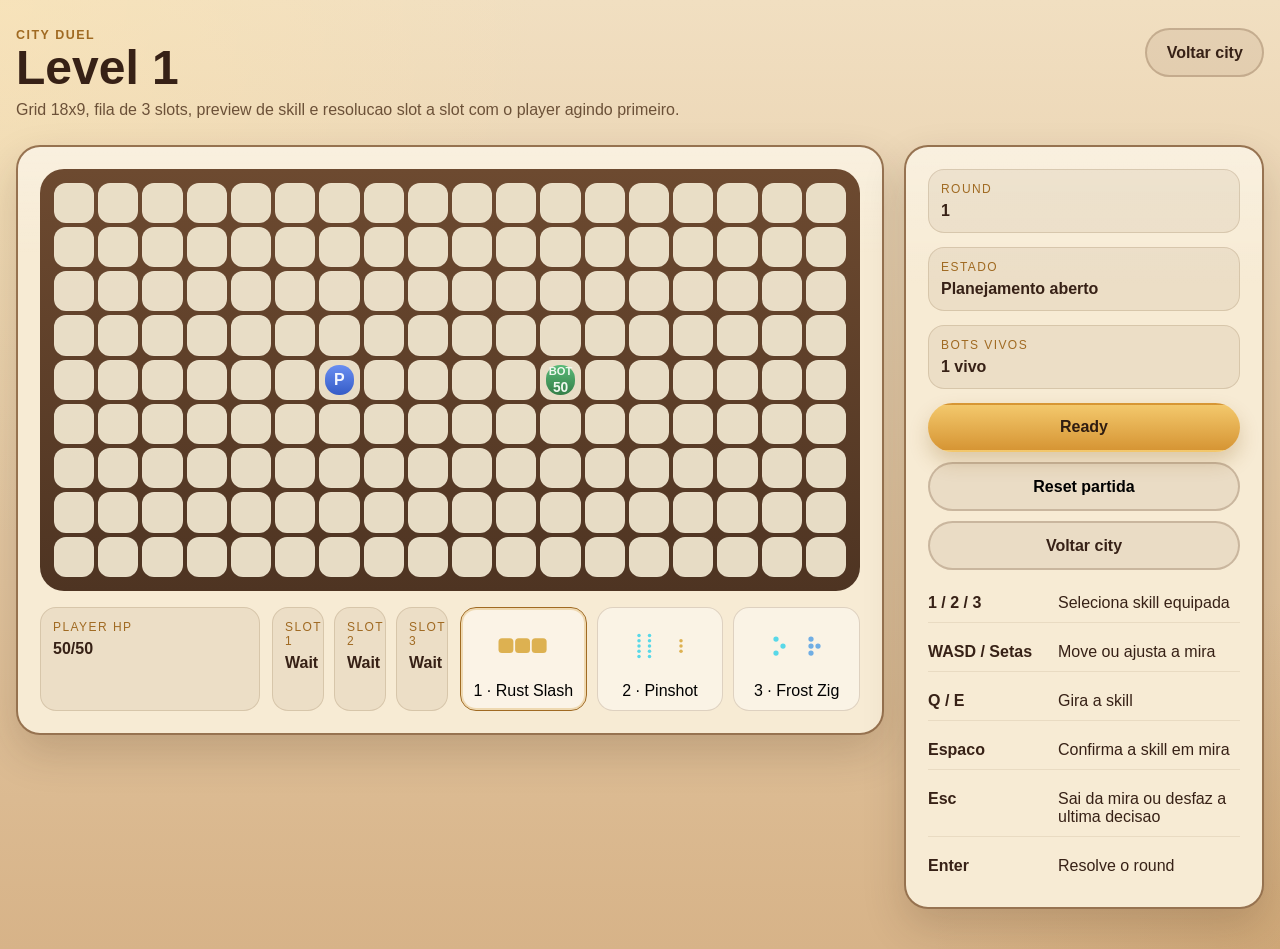
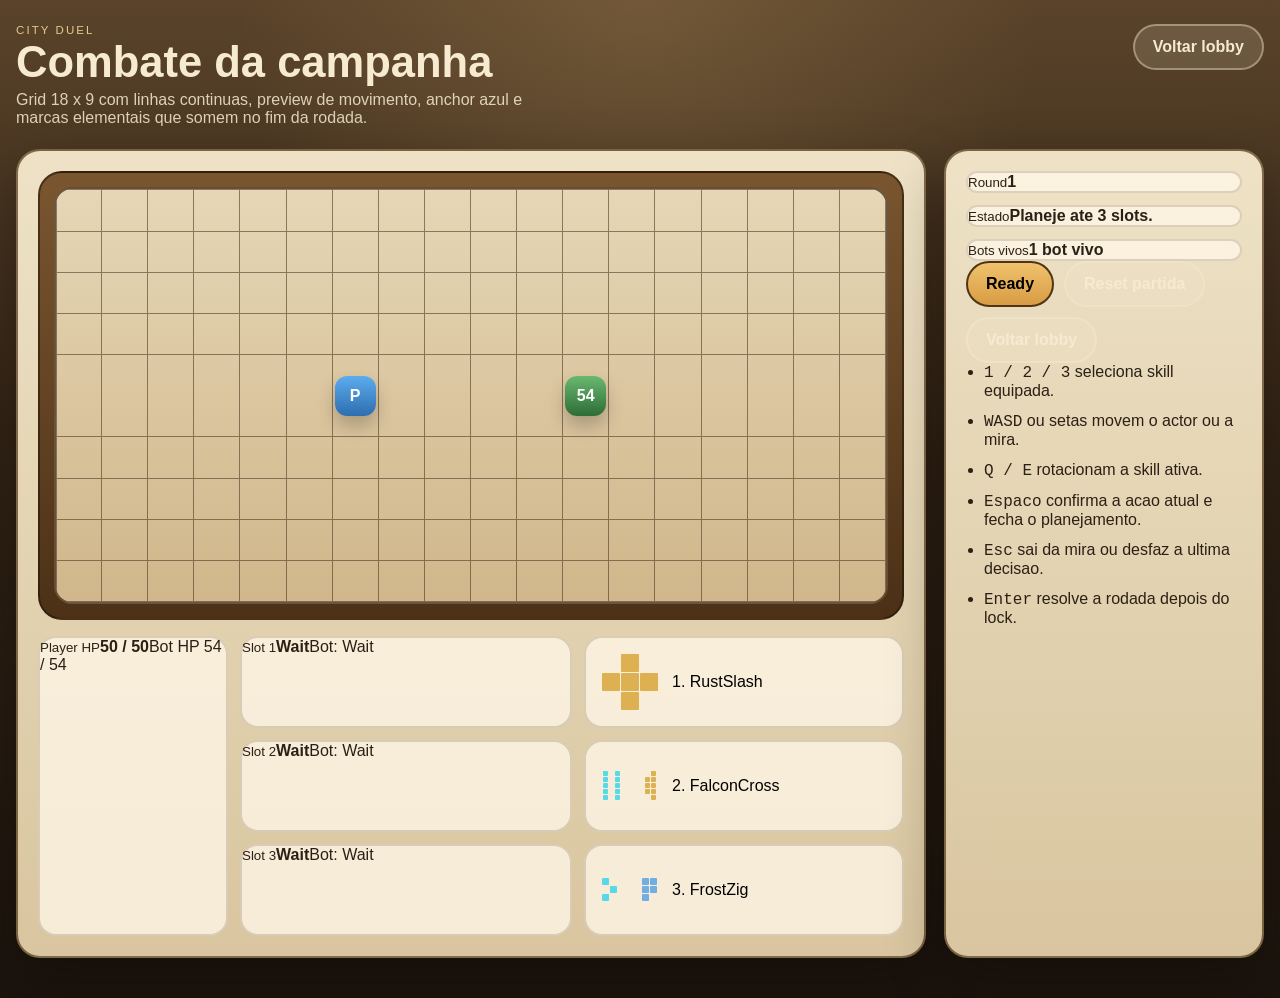
